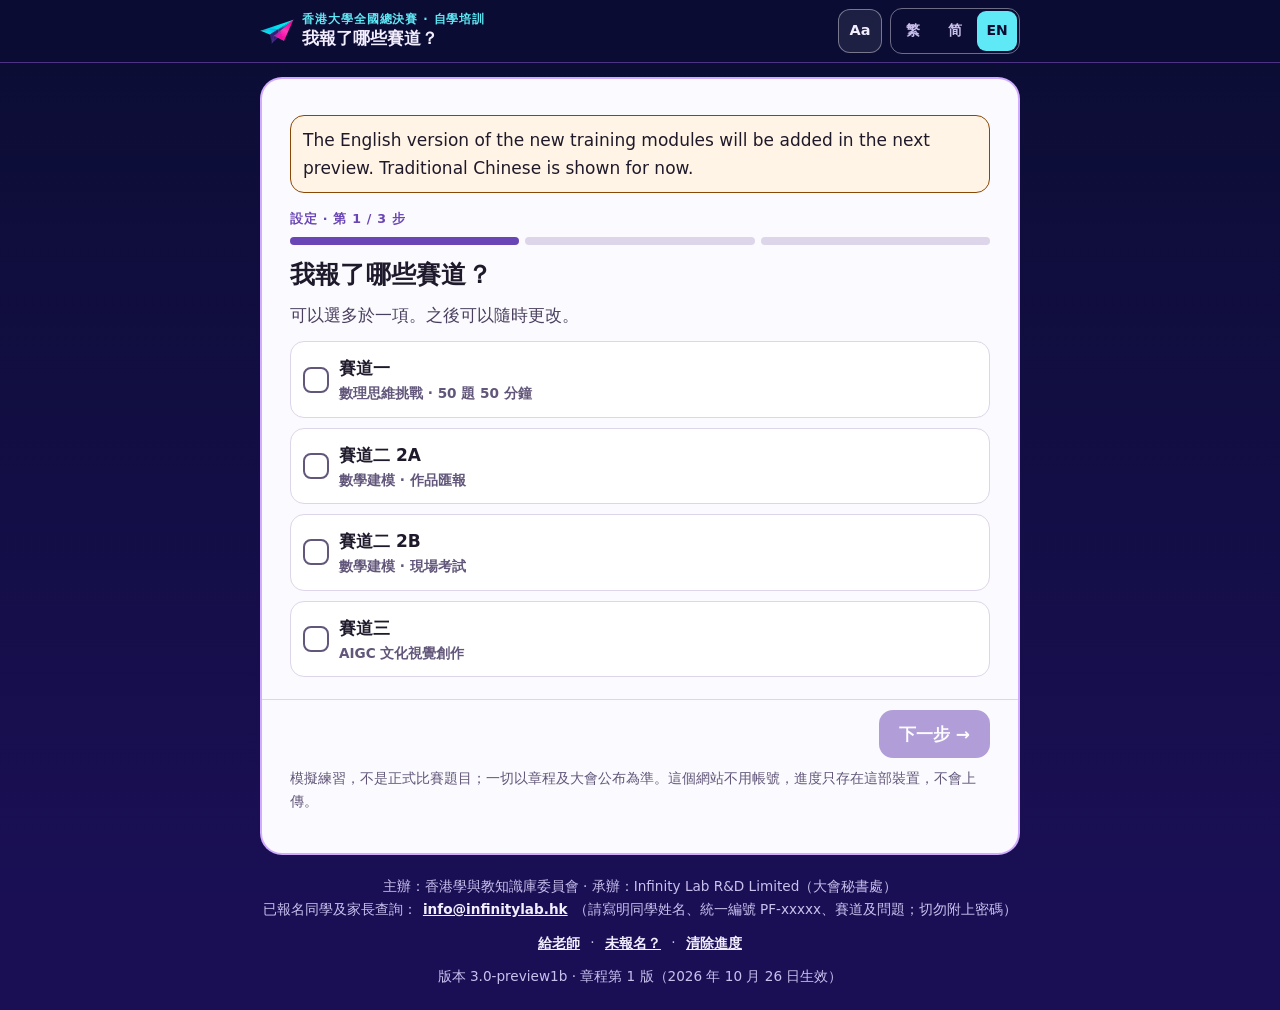
==== play/train.html @ db65d486 "v3.0-preview1b: 三賽道自學培訓網站(由 practifly-track2-demo 的 v3-training 分支搬入) 內容與 practifly-track2-demo@c972" ====
<!doctype html><html lang="zh-Hant-HK"><head><meta charset="utf-8"><meta name="viewport" content="width=device-width,initial-scale=1,viewport-fit=cover"><meta name="description" content="Practifly AI 三條賽道體驗:賽道一 5 題快測、賽道二數學建模體驗、賽道三創作小遊戲;繁 / 简 / EN;不用帳號,作答不上傳。"><link rel="icon" href="../img/f0.webp" type="image/webp"><title>Practifly AI 三條賽道體驗</title>

<style>body{margin:0}</style></head><body><style>
/* 灣區時光列車號 · 賽道二體驗 v2.0
   版面:深紫星空外框(兩個主題都係夜空)+ 霓虹車窗(.win:亮 = 白晝站台,暗 = 窗內轉夜)+ 8 站列車進度軌 */
:root{
 --sky1:#0B0D33;--sky2:#1A0F55;--onsky:#F3EEFF;--onsky2:#B9AEE6;--neon:#B06CFF;--cyan:#5FE8F5;--mint:#7FC8A0;
 --win:linear-gradient(180deg,#EFEAFB 0%,#F7F5FA 34%,#FFFFFF 100%);--winsolid:#FDFCFF;
 --card:#FFFFFF;--card2:#F6F2FD;--card3:#F1EDF6;--ink:#1F1A2B;--ink2:#56496A;--ink3:#6B5F80;--line:#E5DEEC;
 --pf:#7954BF;--pfd:#3A1C86;--pfsoft:#F0EAF8;--onpf:#FFFFFF;
 --ok:#17784F;--oksoft:#E5F6EE;--no:#C93E31;--nosoft:#FDEBE8;--warn:#B85F0C;--warnsoft:#FFF4E5;--gold:#E3A800;--goldsoft:#FFF8DB;
 --q:#7954BF;--d:#2A6FC0;--c:#C53A2E;--k:#A85F0E;--p:#C0469B;--x:#6B717F;
 --c1:#F2994A;--c2:#9A7CF0;--c3:#4FA8E8;--c4:#3FCB98;--c5:#F07AA0;
 --coach:linear-gradient(150deg,#2A0E66,#46068D 55%,#7954BF);--oncoach:#FFFFFF;
 --shadow:0 4px 18px rgba(48,42,61,.08);
 --f-body:"Noto Sans HK","PingFang HK","PingFang TC","Microsoft JhengHei",sans-serif;
 --f-num:"Inter","Noto Sans HK","PingFang HK",system-ui,sans-serif;
}
@media (prefers-color-scheme:dark){:root:not([data-theme="light"]){
 --win:radial-gradient(80% 55% at 50% 0%,#2A1670 0%,#170F4C 55%,#0E0A33 100%);--winsolid:#0F0B36;
 --card:#1D1656;--card2:#251C66;--card3:#2C2272;--ink:#F6F3FF;--ink2:#D2CBF3;--ink3:#A39AD3;--line:rgba(176,140,255,.32);
 --pf:#C6A8FF;--pfd:#E9DDFF;--pfsoft:rgba(176,108,255,.2);--onpf:#170C42;
 --ok:#55D6A2;--oksoft:rgba(63,191,143,.17);--no:#FF8E84;--nosoft:rgba(224,123,115,.17);--warn:#FFB45C;--warnsoft:rgba(255,180,92,.14);--gold:#FFD24A;--goldsoft:rgba(255,210,74,.13);
 --q:#B79BFF;--d:#70B4FF;--c:#FF7D72;--k:#FFB04A;--p:#F27CCB;--x:#A6ACBC;
 --shadow:0 4px 22px rgba(0,0,0,.38);color-scheme:dark}}
:root[data-theme="dark"]{
 --win:radial-gradient(80% 55% at 50% 0%,#2A1670 0%,#170F4C 55%,#0E0A33 100%);--winsolid:#0F0B36;
 --card:#1D1656;--card2:#251C66;--card3:#2C2272;--ink:#F6F3FF;--ink2:#D2CBF3;--ink3:#A39AD3;--line:rgba(176,140,255,.32);
 --pf:#C6A8FF;--pfd:#E9DDFF;--pfsoft:rgba(176,108,255,.2);--onpf:#170C42;
 --ok:#55D6A2;--oksoft:rgba(63,191,143,.17);--no:#FF8E84;--nosoft:rgba(224,123,115,.17);--warn:#FFB45C;--warnsoft:rgba(255,180,92,.14);--gold:#FFD24A;--goldsoft:rgba(255,210,74,.13);
 --q:#B79BFF;--d:#70B4FF;--c:#FF7D72;--k:#FFB04A;--p:#F27CCB;--x:#A6ACBC;
 --shadow:0 4px 22px rgba(0,0,0,.38);color-scheme:dark}
:root[lang^="zh-Hans"]{--f-body:"Noto Sans SC","PingFang SC","Microsoft YaHei",sans-serif;--f-num:"Inter","Noto Sans SC","PingFang SC",system-ui,sans-serif}
*{box-sizing:border-box;-webkit-tap-highlight-color:transparent}
body{background:var(--sky1);color:var(--ink);font:500 17px/1.6 var(--f-body);-webkit-text-size-adjust:100%;-webkit-font-smoothing:antialiased;min-height:100%}
body::before{content:"";position:fixed;inset:0 0 auto;height:env(safe-area-inset-top,0px);z-index:30;background:var(--sky1)}
button,textarea,input{font-family:inherit}
button{cursor:pointer;touch-action:manipulation;color:inherit}
button:disabled{cursor:not-allowed;opacity:.45}
:focus-visible{outline:3px solid var(--cyan);outline-offset:2px}
.sky{position:fixed;inset:0;z-index:0;pointer-events:none;background:linear-gradient(180deg,var(--sky1) 0%,var(--sky2) 100%)}
.sky svg{width:100%;height:100%}
.gut{padding-left:max(16px,env(safe-area-inset-left,0px));padding-right:max(16px,env(safe-area-inset-right,0px))}
.in{max-width:1120px;margin:0 auto;position:relative}
/* 頂欄 */
header.bar{position:sticky;top:env(safe-area-inset-top,0px);z-index:20;background:rgba(11,13,51,.86);backdrop-filter:blur(10px);-webkit-backdrop-filter:blur(10px);border-bottom:1px solid rgba(176,108,255,.35);padding-block:9px}
.bar .in{display:flex;align-items:center;gap:12px}
.bar .pfm{width:38px;height:28px;flex:none}
.bar .tt{flex:1;min-width:0;color:var(--onsky)}
.bar .tt small{display:block;font:800 11.5px/1.3 var(--f-num);letter-spacing:.14em;color:var(--cyan);text-transform:uppercase;white-space:nowrap;overflow:hidden;text-overflow:ellipsis}
.bar .tt b{display:block;font:900 17px/1.3 var(--f-body);white-space:nowrap;overflow:hidden;text-overflow:ellipsis}
.bar .tt span{display:block;font:700 12.5px/1.35 var(--f-body);color:var(--onsky2);white-space:nowrap;overflow:hidden;text-overflow:ellipsis}
.homeb{border:1.5px solid rgba(255,255,255,.35);background:none;color:var(--onsky);border-radius:12px;padding:7px 12px;font:800 14px/1.2 var(--f-body);flex:none;min-height:44px}
.lang{display:flex;flex:none;background:rgba(255,255,255,.08);border:1px solid rgba(255,255,255,.22);border-radius:12px;padding:3px;gap:2px}
.lang button{border:0;background:none;color:var(--onsky2);border-radius:9px;padding:6px 9px;font:900 14px/1 var(--f-body);min-width:44px;min-height:44px}
.lang button[aria-pressed="true"]{background:var(--cyan);color:#0B0D33}
.thm{flex:none;width:44px;height:44px;border-radius:12px;border:1px solid rgba(255,255,255,.22);background:rgba(255,255,255,.08);color:var(--onsky);display:grid;place-items:center}
.thm svg{width:19px;height:19px}
/* 8 站列車軌 */
.railw{position:relative;z-index:2;padding-block:12px 4px}
.rail{position:relative;padding-top:40px}
.stops{list-style:none;margin:0;padding:0;display:grid;grid-template-columns:repeat(8,minmax(0,1fr));position:relative}
.stops::before{content:"";position:absolute;left:6.25%;right:6.25%;top:11px;height:8px;border-radius:4px;background:repeating-linear-gradient(90deg,rgba(185,174,230,.5) 0 3px,transparent 3px 11px),linear-gradient(rgba(185,174,230,.55),rgba(185,174,230,.55)) top/100% 2px no-repeat,linear-gradient(rgba(185,174,230,.55),rgba(185,174,230,.55)) bottom/100% 2px no-repeat}
.rfill{position:absolute;left:6.25%;top:12px;height:6px;border-radius:3px;background:linear-gradient(90deg,var(--cyan),#B06CFF 60%,#F07AC8);box-shadow:0 0 12px rgba(95,232,245,.55);width:calc(87.5% * var(--m) / 7);transition:width .9s cubic-bezier(.5,0,.2,1)}
.st{width:100%;min-height:44px;border:0;background:none;padding:0;display:flex;flex-direction:column;align-items:center;gap:5px;color:var(--onsky2);position:relative;z-index:1}
.st .dot{width:30px;height:30px;border-radius:50%;display:grid;place-items:center;font:900 13px/1 var(--f-num);background:#251a63;border:2px solid rgba(185,174,230,.55);color:var(--onsky2)}
.st.done .dot{background:var(--cyan);border-color:var(--cyan);color:#0B0D33}
.st.on .dot{background:#fff;border-color:#fff;color:#2A0E66;box-shadow:0 0 0 5px rgba(176,108,255,.55),0 0 18px rgba(176,108,255,.9)}
.st .sn{font:800 12.5px/1.25 var(--f-body);text-align:center;max-width:100%;padding:0 2px;overflow-wrap:anywhere}
.st.on .sn{color:#fff}
.st.done .sn{color:var(--onsky)}
.st.open .dot{border-color:#fff;color:#fff}
.st:disabled{opacity:.55}
.loco{position:absolute;top:0;left:calc((var(--k) + .5) * 12.5%);transform:translateX(-50%);transition:left .9s cubic-bezier(.5,0,.2,1);z-index:2;pointer-events:none}
.loco .lb{position:relative;width:58px;height:30px;border-radius:14px 16px 6px 6px;background:linear-gradient(180deg,#9B7BF0,#6234C4);box-shadow:0 0 0 2px rgba(255,255,255,.8),0 0 14px rgba(176,108,255,.9);display:flex;align-items:center;justify-content:flex-end;padding-right:4px}
.loco .lb::before{content:"";position:absolute;left:7px;top:8px;width:14px;height:8px;border-radius:3px;background:rgba(95,232,245,.85)}
.loco .lb::after{content:"";position:absolute;left:8px;right:8px;bottom:-6px;height:10px;background:radial-gradient(circle at 6px 5px,#0B0D33 4px,#B9AEE6 4.5px 5.5px,transparent 6px) left/22px 10px repeat-x}
.loco img{width:26px;height:26px;border-radius:50%;background:#fff;object-fit:cover;border:2px solid #fff}
.loco.mv .lb{animation:chug .3s ease-in-out 3}
@keyframes chug{50%{transform:translateY(-2px)}}
/* 車窗 */
main.win{position:relative;z-index:1;margin-block:10px 18px;border-radius:26px;background:var(--win);color:var(--ink);box-shadow:0 0 0 3px var(--neon),0 0 22px 3px rgba(176,108,255,.55),0 0 0 8px rgba(95,232,245,.2);padding:22px 24px 26px;display:flex;flex-direction:column;gap:16px;min-width:0}
.wh{display:flex;align-items:center;gap:12px;flex-wrap:wrap}
.qe{font:900 12.5px/1.35 var(--f-num);letter-spacing:.2em;color:var(--pf);display:flex;align-items:center;gap:8px;text-transform:uppercase;min-width:0}
.qe::before{flex:none}
.qe::before{content:"";width:9px;height:9px;border-radius:50%;background:var(--mint)}
h1,h2,h3{text-wrap:balance}
.wh h2{margin:0;font:900 26px/1.25 var(--f-body);color:var(--ink)}
h3{margin:0;font:900 19px/1.35 var(--f-body)}
p{margin:0}
.lead{color:var(--ink2);font-size:15.5px}
.card{background:var(--card);border:1px solid var(--line);border-radius:20px;padding:18px 20px;box-shadow:var(--shadow);min-width:0;display:flex;flex-direction:column;gap:10px}
.btn{border:0;border-radius:14px;padding:12px 20px;font:900 17px/1.3 var(--f-body);background:var(--pf);color:var(--onpf);min-height:48px}
.btn.s{background:var(--card);color:var(--pf);border:2px solid color-mix(in srgb,var(--pf) 40%,transparent)}
.btn.w{background:var(--card);color:var(--no);border:2px solid color-mix(in srgb,var(--no) 40%,transparent)}
.row{display:flex;gap:10px;flex-wrap:wrap;align-items:center}
.sb{justify-content:space-between}
.nextbar{display:flex;gap:10px 14px;align-items:center;justify-content:flex-end;flex-wrap:wrap;border-top:1px dashed var(--line);padding-top:14px}
.nextbar .why{color:var(--warn);font-size:15px;font-weight:800;flex:1;min-width:0}
.nextbar .btn[aria-disabled="true"]{opacity:.55}
/* 機械貓嚮導氣泡 */
.guide{display:flex;gap:12px;align-items:flex-start}
.guide img{width:52px;height:52px;border-radius:50%;flex:none;background:#fff;box-shadow:0 0 0 3px var(--cyan)}
.guide .bub{position:relative;background:var(--coach);color:var(--oncoach);border-radius:4px 18px 18px 18px;padding:11px 15px;font:700 16px/1.55 var(--f-body);box-shadow:0 0 14px rgba(176,108,255,.3);min-width:0}
.guide .bub b{color:var(--cyan);display:block;font:900 12px/1.4 var(--f-num);letter-spacing:.14em;text-transform:uppercase;margin-bottom:2px}
.guide.warn .bub{background:linear-gradient(150deg,#7A3A07,#B85F0C)}
/* 首頁 */
.hero2{display:grid;grid-template-columns:minmax(0,1.25fr) minmax(0,.75fr);gap:18px;align-items:center}
.hero2 .l{display:flex;flex-direction:column;gap:12px;min-width:0}
.hero2 h2{margin:0;font:900 34px/1.22 var(--f-body);color:var(--ink)}
.hero2 h2 em{font-style:normal;color:var(--pf);background:linear-gradient(transparent 70%,color-mix(in srgb,var(--mint) 45%,transparent) 70%)}
.hero2 .r{position:relative;display:flex;flex-direction:column;align-items:center;gap:8px}
.hero2 .r img{width:min(250px,100%);height:auto;animation:bob 3.2s ease-in-out infinite;filter:drop-shadow(0 10px 22px rgba(80,40,160,.3))}
.hero2 .say{background:var(--coach);color:var(--oncoach);border-radius:18px;padding:10px 14px;font:700 14.5px/1.5 var(--f-body);max-width:280px;position:relative}
.hero2 .say::after{content:"";position:absolute;left:50%;top:-9px;margin-left:-9px;border:9px solid transparent;border-top:0;border-bottom-color:#46068D}
@keyframes bob{50%{transform:translateY(-8px)}}
.lpick{display:flex;gap:8px;flex-wrap:wrap;align-items:center}
.lpick span{font:800 13px/1 var(--f-body);color:var(--ink3)}
.lpick button{border:2px solid var(--line);background:var(--card);border-radius:12px;padding:8px 14px;font:900 15px/1.2 var(--f-body);color:var(--ink2);min-height:44px}
.lpick button[aria-pressed="true"]{border-color:var(--pf);background:var(--pf);color:var(--onpf)}
.four{display:grid;grid-template-columns:repeat(4,minmax(0,1fr));gap:8px}
.four div{background:var(--card);border:1px solid var(--line);border-radius:14px;padding:9px 11px;font-size:13.5px;color:var(--ink2);font-weight:700;line-height:1.45}
.four b{display:block;color:var(--pf);font-size:15px}
.t2{border:2px solid color-mix(in srgb,var(--pf) 35%,transparent)}
.t2g{display:grid;grid-template-columns:1.2fr 1fr 1fr;gap:12px}
.t2g>div{min-width:0;background:var(--card2);border-radius:14px;padding:12px 14px;display:flex;flex-direction:column;gap:6px}
.t2g b{color:var(--pfd);font-size:16px}
.t2g p{font-size:15px}
.t2g .fine{font-size:13px;color:var(--ink3)}
.rb{list-style:none;margin:0;padding:0;font-size:15px}
.rb li{display:flex;justify-content:space-between;gap:8px;border-bottom:1px dashed var(--line);padding:3px 0}
.rb em{font:900 15px/1.5 var(--f-num);font-style:normal;color:var(--pf);font-variant-numeric:tabular-nums}
.sech{display:flex;align-items:center;gap:10px}
.qpick{display:grid;grid-template-columns:1fr 1fr;gap:16px}
.qc{text-align:left;border:0;padding:0;background:var(--card);border-radius:20px;display:grid;grid-template-columns:76px minmax(0,1fr);overflow:hidden;box-shadow:var(--shadow);outline:1px solid var(--line);color:var(--ink);transition:transform .15s}
.qc:hover{transform:translateY(-2px)}
.qc .stub{background:var(--coach);color:var(--oncoach);display:flex;flex-direction:column;align-items:center;justify-content:center;gap:4px;border-right:3px dashed color-mix(in srgb,var(--winsolid) 70%,transparent);padding:12px 4px}
.qc .stub b{font:900 34px/1 var(--f-num);color:var(--cyan)}
.qc .stub small{font:800 11px/1.2 var(--f-num);letter-spacing:.12em;color:#D8CCFF;text-transform:uppercase;text-align:center}
.qc .bd{padding:14px 16px;display:flex;flex-direction:column;gap:6px;min-width:0}
.tg{display:flex;gap:6px;flex-wrap:wrap}
.tg i{font-style:normal;font-size:12.5px;border-radius:99px;padding:2px 9px;background:var(--pfsoft);color:var(--pf);font-weight:800}
.qc .nm{font:900 21px/1.3 var(--f-body);color:var(--ink)}
.qc .src{font-size:13px;color:var(--ink3);font-weight:700}
.qc .stt{font-size:14px;color:var(--ink3);font-weight:800}
.qc .stt.ok{color:var(--ok)}
.qc .go{align-self:flex-start;background:var(--pf);color:var(--onpf);border-radius:12px;padding:8px 14px;font-weight:900;font-size:15px;margin-top:4px}
.crew{display:grid;grid-template-columns:repeat(5,minmax(0,1fr));gap:10px;align-items:end}
.crew figure{margin:0;display:flex;flex-direction:column;align-items:center;gap:6px;text-align:center}
.crew img{width:100%;max-width:150px;height:clamp(64px,13vw,150px);object-fit:contain;filter:drop-shadow(0 8px 14px rgba(60,30,120,.22));animation:wave 2.6s ease-in-out infinite}
.crew figure:nth-child(even) img{animation-delay:.6s}
@keyframes wave{0%,100%{transform:translateY(0) rotate(0)}25%{transform:translateY(-4%) rotate(-3deg)}75%{transform:translateY(-2%) rotate(3deg)}}
.crew figcaption{font:900 13.5px/1.25 var(--f-body);padding:5px 10px;border-radius:99px;color:#1F1A2B;background:var(--g)}
.crew small{font:700 12.5px/1.3 var(--f-body);color:var(--ink2)}
/* 讀題上色 */
.pens{display:grid;grid-template-columns:repeat(7,minmax(0,1fr));gap:8px}
.pens button{border:2px solid var(--line);background:var(--card);border-radius:14px;padding:9px 9px;text-align:left;min-height:62px;display:flex;flex-direction:column;gap:2px}
.pens button b{display:flex;align-items:center;gap:6px;font-size:15px;color:var(--c0);line-height:1.25}
.pens button b::before{content:"";width:12px;height:12px;border-radius:4px;background:var(--c0);flex:none}
.pens button small{font-size:11.5px;color:var(--ink2);font-weight:700;line-height:1.35}
.pens button.on{border-color:var(--c0);box-shadow:0 0 0 2px var(--c0) inset;background:color-mix(in srgb,var(--c0) 10%,var(--card))}
.qbox{background:var(--card);border:1px solid var(--line);border-radius:20px;padding:20px 24px;box-shadow:var(--shadow)}
.qt{font:900 23px/2.05 var(--f-body);color:var(--ink)}
:root[lang="en"] .qt{font-size:21px;line-height:1.95;font-weight:700}
.qt span[data-i]{border-radius:6px;padding:3px 2px;cursor:pointer;-webkit-box-decoration-break:clone;box-decoration-break:clone}
.qt span[data-i]:hover{background:var(--pfsoft)}
.m-q{background:color-mix(in srgb,var(--q) 14%,transparent);box-shadow:inset 0 -3px 0 color-mix(in srgb,var(--q) 85%,transparent)}
.m-d{background:color-mix(in srgb,var(--d) 16%,transparent);box-shadow:inset 0 -4px 0 color-mix(in srgb,var(--d) 80%,transparent)}
.m-c{background:color-mix(in srgb,var(--c) 14%,transparent);box-shadow:inset 0 -4px 0 color-mix(in srgb,var(--c) 80%,transparent)}
.m-k{background:color-mix(in srgb,var(--k) 18%,transparent);box-shadow:inset 0 -4px 0 color-mix(in srgb,var(--k) 85%,transparent)}
.m-p{background:color-mix(in srgb,var(--p) 15%,transparent);box-shadow:inset 0 -4px 0 color-mix(in srgb,var(--p) 80%,transparent)}
.m-x{color:var(--x);text-decoration:line-through;background:color-mix(in srgb,var(--x) 14%,transparent)}
.cnt{display:flex;gap:8px;flex-wrap:wrap;font-size:14px;color:var(--ink2);font-weight:700}
.cnt i{font-style:normal;border-radius:99px;padding:3px 10px;background:var(--card3);display:flex;align-items:center;gap:6px}
.cnt i::before{content:"";width:9px;height:9px;border-radius:3px;background:var(--c0)}
.cmp{display:flex;flex-direction:column;gap:4px}
.cmp div{display:grid;grid-template-columns:minmax(0,1fr) 104px 104px 24px;gap:8px;align-items:center;font-size:15px;border-bottom:1px dashed var(--line);padding:5px 0}
.cmp div.h{font-weight:900;color:var(--ink3);font-size:13px;border:0}
.cmp em{font-style:normal;border-radius:8px;padding:2px 6px;font-size:13px;font-weight:900;text-align:center;color:var(--onpf);background:var(--c0)}
.cmp em.e{background:var(--card3);color:var(--ink3)}
.cmp b.y{color:var(--ok)}.cmp b.n{color:var(--warn)}
/* 揀最重視 */
.th{display:flex;gap:16px;align-items:center}
.th img{width:112px;height:auto;flex:none;animation:pop .5s ease-out;filter:drop-shadow(0 6px 12px rgba(60,30,120,.25))}
@keyframes pop{0%{transform:scale(.6) rotate(-8deg);opacity:0}70%{transform:scale(1.06)}100%{transform:none;opacity:1}}
.th .no{font:900 14px/1 var(--f-body);color:#fff;background:var(--hc);border-radius:99px;padding:5px 11px;display:inline-block}
.th h3{font-size:23px;margin-top:6px}
.pri{display:grid;grid-template-columns:1fr 1fr;gap:12px}
.pri button{border:3px solid var(--line);background:var(--card);border-radius:20px;padding:18px 14px;font:900 19px/1.35 var(--f-body);display:flex;flex-direction:column;align-items:center;gap:8px;min-height:124px;justify-content:center;text-align:center}
.pri button svg{width:44px;height:44px}
.pri button.a{color:var(--d)}.pri button.b{color:var(--p)}
.pri button.on.a{background:var(--d);border-color:var(--d);color:var(--onpf)}.pri button.on.b{background:var(--p);border-color:var(--p);color:var(--onpf)}
.both{border:2px dashed var(--line);background:var(--card);border-radius:14px;padding:10px 14px;width:100%;font:800 16px/1.4 var(--f-body);color:var(--ink2)}
.both.on{border-color:var(--warn);color:var(--warn);background:var(--warnsoft)}
textarea{width:100%;min-height:80px;border:2px solid var(--line);border-radius:14px;padding:11px 13px;font:700 18px/1.5 var(--f-body);color:var(--ink);resize:vertical;background:var(--card2)}
textarea:focus{outline:0;border-color:var(--pf)}
textarea::placeholder{color:var(--ink3)}
label.lb{display:block;font-weight:900;font-size:16px}
/* 思考卡 + 教練 */
.cardnav{display:grid;grid-template-columns:repeat(5,minmax(0,1fr));gap:8px}
.cardnav button{border:2px solid var(--line);background:var(--card);border-radius:16px;padding:7px 4px 8px;display:flex;flex-direction:column;align-items:center;font:900 13.5px/1.25 var(--f-body);color:var(--ink2);gap:3px;position:relative;text-align:center}
.cardnav img{width:46px;height:46px;border-radius:50%;object-fit:cover;background:color-mix(in srgb,var(--hc) 22%,var(--card))}
.cardnav button.on{border-color:var(--hc);box-shadow:0 0 0 2px var(--hc) inset;color:var(--ink)}
.cardnav button.ok::after{content:"✓";position:absolute;top:4px;right:7px;color:var(--ok);font-weight:900}
.cgrid{display:grid;grid-template-columns:minmax(0,.95fr) minmax(0,1.05fr);gap:16px;align-items:start}
.coachp{background:var(--coach);color:var(--oncoach);border-radius:22px;padding:16px 18px;display:flex;flex-direction:column;gap:12px;box-shadow:0 0 18px rgba(176,108,255,.35)}
.coachp .ch{display:flex;align-items:center;gap:10px;flex-wrap:wrap}
.coachp .ch span{font:900 13.5px/1.3 var(--f-body);color:var(--cyan);background:rgba(95,232,245,.14);border-radius:99px;padding:6px 12px}
.ivc{background:#fff;color:#1F1A2B;border-radius:18px;padding:14px 16px;display:grid;grid-template-columns:110px minmax(0,1fr);gap:14px;align-items:center;border:3px solid var(--hc);box-shadow:0 0 18px color-mix(in srgb,var(--hc) 45%,transparent);animation:pop .45s ease-out}
.ivc figure{margin:0;display:flex;flex-direction:column;align-items:center;gap:4px}
.ivc img{width:110px;height:auto}
.ivc figcaption{font:900 13px/1.2 var(--f-body);color:var(--hc2)}
.ivc .tag{display:inline-block;font:900 13px/1.3 var(--f-body);background:#F0EAF8;color:#65409F;border-radius:8px;padding:3px 9px}
.ivc .qq{font:900 20px/1.5 var(--f-body)}
.ivc .ask{display:block;font:800 12.5px/1.3 var(--f-body);color:#7A6E8E;margin-top:8px}
.tmw{display:flex;align-items:center;gap:10px}
.ring{width:58px;height:58px;position:relative;flex:none}
.ring svg{width:100%;height:100%;transform:rotate(-90deg)}
.ring b{position:absolute;inset:0;display:grid;place-items:center;font:900 15px/1 var(--f-num);font-variant-numeric:tabular-nums}
.ring.lg{width:170px;height:170px}.ring.lg b{font-size:40px}
.ring.low b{color:var(--no)}
.coachp .ring b{color:#fff}
.tbtn{border:1.5px solid rgba(255,255,255,.45);background:rgba(255,255,255,.08);color:#fff;border-radius:12px;padding:8px 14px;font:800 14px/1.2 var(--f-body);min-height:44px;min-width:44px}
.work{display:flex;flex-direction:column;gap:10px;min-width:0}
.lad{display:flex;flex-direction:column;gap:8px}
.lad .h{display:flex;gap:10px;align-items:flex-start;background:var(--warnsoft);border:1.5px solid color-mix(in srgb,var(--k) 45%,transparent);border-radius:14px;padding:9px 12px;font-size:16px;animation:pop .35s ease-out}
.lad .h i{font-style:normal;flex:none;font-weight:900;color:#fff;background:#C26A12;border-radius:8px;padding:1px 8px;font-size:13px;margin-top:3px}
.hbtn{border:2px dashed color-mix(in srgb,var(--k) 70%,transparent);background:var(--card);color:var(--warn);border-radius:14px;padding:9px 14px;font:900 15px/1.3 var(--f-body);align-self:flex-start;min-height:44px}
.chosen{display:inline-block;border-radius:10px;padding:2px 10px;color:var(--onpf);font-weight:900}
/* 試改數字 */
.sim{display:grid;grid-template-columns:1fr 1fr;gap:14px}
.ctl,.res{display:flex;flex-direction:column;gap:12px;min-width:0}
.ctl .g{background:var(--card2);border-radius:16px;padding:12px 14px;display:flex;flex-direction:column;gap:6px}
.ctl .g>b{font-size:14px;color:var(--ink3)}
.sl{display:flex;align-items:center;gap:12px}
.sl input[type=range]{flex:1;min-width:0;height:36px;accent-color:var(--pf)}
.sl output{min-width:92px;text-align:right;font:900 22px/1 var(--f-num);color:var(--pfd);font-variant-numeric:tabular-nums}
:root[lang="en"] .sl output{min-width:104px;font-size:19px}
.seg{display:flex;gap:8px}
.seg button{flex:1;border:2px solid var(--line);background:var(--card);border-radius:12px;padding:9px 4px;font:900 16px/1.2 var(--f-body);color:var(--ink2)}
.seg button.on{background:var(--pf);border-color:var(--pf);color:var(--onpf)}
.chk{display:flex;align-items:center;gap:10px;font-weight:800;font-size:16px}
.chk input{width:24px;height:24px;accent-color:var(--pf);flex:none}
.big{border-radius:16px;padding:14px;font:900 20px/1.35 var(--f-body);display:flex;gap:10px;align-items:center}
.big.ok{background:var(--oksoft);color:var(--ok)}.big.no{background:var(--nosoft);color:var(--no)}
.big svg{width:30px;height:30px;flex:none}
.kv{display:grid;grid-template-columns:1fr 1fr;gap:8px}
.kv div{background:var(--card2);border-radius:12px;padding:8px 12px;font-size:14px;color:var(--ink2);font-weight:800;min-width:0}
.kv b{display:block;font:900 21px/1.35 var(--f-num);color:var(--ink)}
.kv small{display:block;font-weight:700}
.tl{position:relative;height:46px;background:var(--card3);border-radius:10px;overflow:hidden}
.tl i{position:absolute;top:6px;bottom:6px;border-radius:6px}
.tl .lim{position:absolute;top:0;bottom:0;width:3px;background:var(--no)}
.tl .lim::after{content:attr(data-l);position:absolute;top:2px;right:6px;font-size:12px;font-weight:900;color:var(--no);white-space:nowrap}
.tlk{display:flex;gap:12px;font-size:13px;color:var(--ink2);font-weight:800;flex-wrap:wrap}
.tlk span::before{content:"";display:inline-block;width:12px;height:12px;border-radius:3px;margin-right:4px;vertical-align:-1px;background:var(--cc)}
.pz{display:flex;flex-wrap:wrap;gap:6px}
.pz svg{width:46px;height:46px}
.money{position:relative;height:30px;background:var(--card3);border-radius:10px;overflow:hidden}
.money i{position:absolute;left:0;top:0;bottom:0;background:#7FC8A0;border-radius:10px}
.money i.over{background:#EF8A7E}
.money .lim{position:absolute;top:0;bottom:0;width:3px;background:var(--no)}
/* 匯報 */
.repg{display:grid;grid-template-columns:auto minmax(0,1fr);gap:20px;align-items:center}
.repg .tmc{display:flex;flex-direction:column;align-items:center;gap:12px;background:var(--coach);border-radius:22px;padding:18px 20px;box-shadow:0 0 18px rgba(176,108,255,.35)}
.tmc .ring b{color:#fff}
.tmc .btn{background:var(--cyan);color:#0B0D33}
.rep{font:900 23px/1.7 var(--f-body);padding-left:30px;margin:0}
:root[lang="en"] .rep{font-size:21px;font-weight:800}
.rep li{margin-bottom:8px}
.rep em{font-style:normal;color:var(--pf);background:var(--pfsoft);border-radius:8px;padding:0 6px}
.rep em.e{color:var(--ink3);background:none;border-bottom:3px solid var(--line)}
/* 自評 */
.rate{display:flex;flex-direction:column;gap:10px}
.rate button{display:grid;grid-template-columns:44px 54px minmax(0,1fr);gap:12px;align-items:center;text-align:left;border:2px solid var(--line);background:var(--card);border-radius:18px;padding:10px 14px;font:800 16.5px/1.45 var(--f-body);color:var(--ink)}
.rate button svg{width:38px;height:38px;fill:var(--line)}
.rate button img{width:54px;height:54px;border-radius:50%;object-fit:cover;background:color-mix(in srgb,var(--hc) 22%,var(--card))}
.rate button b{display:block;font:900 17px/1.3 var(--f-body);color:var(--ink)}
.rate button small{display:block;font-size:13.5px;color:var(--ink3);font-weight:700}
.rate button small.w{color:var(--warn)}
.rate button.on{border-color:var(--gold);background:var(--goldsoft);box-shadow:0 0 0 1px var(--gold) inset}
.rate button.on svg{fill:var(--gold);animation:pop .4s}
.stars{display:flex;gap:4px}.stars svg{width:32px;height:32px;fill:var(--line)}.stars svg.on{fill:var(--gold)}
.popx{position:fixed;left:max(16px,env(safe-area-inset-left,0px));bottom:max(16px,env(safe-area-inset-bottom,0px));z-index:40;display:flex;align-items:center;gap:14px;background:#fff;color:#1F1A2B;border:3px solid var(--hc);border-radius:22px;padding:10px 18px 10px 10px;box-shadow:0 0 26px color-mix(in srgb,var(--hc) 55%,transparent);max-width:calc(100vw - 32px);animation:popin .45s cubic-bezier(.3,1.4,.5,1)}
.popx img{width:84px;height:auto;flex:none}
.popx small{display:block;font:900 14px/1.3 var(--f-body);color:var(--hc2)}
.popx b{display:block;font:900 22px/1.3 var(--f-body)}
.popx em{font:900 24px/1 var(--f-num);font-style:normal;color:#E3A800}
@keyframes popin{from{transform:translateY(30px) scale(.8);opacity:0}}
.badges{display:flex;gap:10px;flex-wrap:wrap}
.badge{display:flex;flex-direction:column;align-items:center;gap:3px;font-size:12px;font-weight:900;color:var(--ink2);width:70px;text-align:center;line-height:1.25}
.badge span{width:58px;height:58px;border-radius:50%;box-shadow:0 0 0 3px var(--hc);overflow:hidden;background:color-mix(in srgb,var(--hc) 22%,var(--card))}
.badge img{width:100%;height:100%;object-fit:cover}
.badge.off span{box-shadow:0 0 0 3px var(--line);filter:grayscale(1);opacity:.45}
/* 示範 */
.lock{align-items:center;text-align:center;padding:26px 16px}
.lock .sil{width:150px;height:auto;filter:brightness(0) saturate(0);opacity:.55}
.lock svg{width:44px;height:44px;color:var(--ink3)}
.plans{display:grid;grid-template-columns:1fr 1fr;gap:12px}
.plan{border:2.5px solid var(--d);border-radius:18px;padding:12px 16px;background:var(--card);min-width:0}
.plan.b{border-color:var(--p)}
.plan small{font-size:13px;color:var(--ink3);font-weight:800}
.plan h3{color:var(--d);font-size:19px}.plan.b h3{color:var(--p)}
.plan ul{margin:6px 0 0;padding-left:20px;font-size:16px}
.plan li{margin-bottom:4px}
.plan .mine{display:inline-block;margin-left:6px;font-size:12.5px;background:var(--goldsoft);color:var(--warn);border-radius:99px;padding:1px 8px;vertical-align:2px}
.trap{background:var(--nosoft);border-radius:16px;padding:12px 16px}
.trap b{color:var(--no)}
.trap ul{margin:4px 0 0;padding-left:20px}
.okbox{background:var(--oksoft);border-radius:16px;padding:12px 16px;font-weight:800;color:var(--ok)}
.fine{font-size:13px;color:var(--ink3)}
/* v2.2 下一步(CTA) */
.cta{margin-top:18px;border:2px solid var(--pf);border-radius:18px;padding:16px 18px 12px;background:var(--card);box-shadow:var(--shadow)}
.cta h3{margin:4px 0 6px;font-size:clamp(19px,2.2vw,24px);line-height:1.3}
.ctad{margin:10px 0 0;display:grid;gap:6px}.ctad div{display:grid;grid-template-columns:minmax(7.5em,auto) 1fr;gap:4px 12px;padding:8px 10px;border-radius:10px;background:var(--card2)}
.ctad dt{font-weight:900;color:var(--pfd)}.ctad dd{margin:0;color:var(--ink)}
.ctab{display:flex;flex-wrap:wrap;gap:10px;margin:14px 0 10px}
.ctab a.btn{flex:1 1 210px;display:flex;flex-direction:column;justify-content:center;gap:2px;text-decoration:none;text-align:left;min-height:56px}
.ctab a.btn b{font-weight:900}.ctab a.btn small{font-size:13px;font-weight:700;opacity:.92}
.cta .fine{line-height:1.7}
@media (max-width:560px){.ctad div{grid-template-columns:1fr}}
/* 到站車票 */
.ticket{display:grid;grid-template-columns:minmax(0,1fr) 220px;background:var(--card);border-radius:24px;box-shadow:0 0 0 2px color-mix(in srgb,var(--pf) 55%,transparent),var(--shadow);position:relative;overflow:hidden}
.ticket .tk{padding:20px 24px;display:flex;flex-direction:column;gap:12px;min-width:0}
.ticket .stb{position:relative;padding:18px 16px;border-left:3px dashed var(--line);background:var(--coach);color:var(--oncoach);display:flex;flex-direction:column;align-items:center;gap:8px;text-align:center}
.ticket .stb img{width:120px;height:auto;filter:drop-shadow(0 6px 14px rgba(0,0,0,.35))}
.ticket .stb .info{display:flex;flex-direction:column;align-items:center;gap:6px}
.ticket .stb small{font:800 11px/1.3 var(--f-num);letter-spacing:.16em;color:#CFC4FF;text-transform:uppercase}
.ticket .stb b{font:900 16px/1.35 var(--f-body)}
.ticket .stb .no{font:900 18px/1 var(--f-num);color:var(--cyan);letter-spacing:.06em}
.ticket .stb .stars svg{width:24px;height:24px;fill:rgba(255,255,255,.25)}.ticket .stb .stars svg.on{fill:#FFD24A}
.ticket::before,.ticket::after{content:"";position:absolute;right:209px;width:24px;height:24px;border-radius:50%;background:var(--winsolid);z-index:2}
.ticket::before{top:-12px}.ticket::after{bottom:-12px}
.route{display:grid;grid-template-columns:auto minmax(0,1fr) auto;gap:10px;align-items:center}
.route b{font:900 22px/1.2 var(--f-body);color:var(--ink)}
.route small{display:block;font:800 11px/1.2 var(--f-num);letter-spacing:.14em;color:var(--ink3);text-transform:uppercase}
.route .ln{height:6px;border-radius:3px;background:linear-gradient(90deg,var(--cyan),#B06CFF 60%,#F07AC8);position:relative}
.route .ln::before,.route .ln::after{content:"";position:absolute;top:50%;width:14px;height:14px;margin-top:-7px;border-radius:50%;background:var(--card);border:3px solid #B06CFF}
.route .ln::before{left:-4px;border-color:var(--cyan)}.route .ln::after{right:-4px;border-color:#F07AC8}
.ticket h2{margin:0;font:900 24px/1.3 var(--f-body);color:var(--ink)}
.ticket .sec{display:flex;flex-direction:column;gap:4px}
.ticket .sec>b{font-size:13px;color:var(--ink3);font-weight:900;letter-spacing:.04em}
.ticket ol{font-size:17px;padding-left:24px;margin:0;line-height:1.6}
.unl{position:fixed;inset:0;z-index:50;display:grid;place-items:center;background:rgba(11,13,51,.88);overflow:hidden;cursor:pointer}
.unl .rays{position:absolute;left:50%;top:44%;width:1400px;height:1400px;margin:-700px 0 0 -700px;background:repeating-conic-gradient(from 0deg,rgba(95,232,245,.16) 0 9deg,transparent 9deg 22deg);border-radius:50%;animation:spin 14s linear infinite;-webkit-mask:radial-gradient(circle,#000 0 30%,transparent 62%);mask:radial-gradient(circle,#000 0 30%,transparent 62%)}
@keyframes spin{to{transform:rotate(360deg)}}
.unl .box{position:relative;display:flex;flex-direction:column;align-items:center;gap:10px;text-align:center;padding:0 24px;color:#fff}
.unl img{width:min(260px,60vw);height:auto;filter:brightness(0) saturate(0) drop-shadow(0 0 0 transparent);transition:filter 1.2s ease,transform 1.2s cubic-bezier(.3,1.4,.5,1);transform:scale(.86)}
.unl.show img{filter:none drop-shadow(0 0 28px rgba(95,232,245,.75));transform:scale(1)}
.unl b{font:900 44px/1.1 var(--f-body);color:#FFD24A;opacity:0;transform:translateY(12px);transition:all .6s .9s}
.unl p{font:700 17px/1.5 var(--f-body);color:#E6DEFF;max-width:420px;opacity:0;transition:opacity .6s 1.2s}
.unl.show b,.unl.show p{opacity:1;transform:none}
.unl i{position:absolute;width:10px;height:10px;border-radius:2px;background:var(--cc);top:44%;left:50%;opacity:0}
.unl.show i{animation:burst 1.6s ease-out .5s forwards}
@keyframes burst{0%{opacity:1;transform:translate(0,0) rotate(0)}100%{opacity:0;transform:translate(var(--tx),var(--ty)) rotate(540deg)}}
/* 頁腳 */
footer.ft{position:relative;z-index:1;padding-block:4px 22px;color:var(--onsky2);font-size:13px}
footer.ft .in{display:flex;flex-wrap:wrap;gap:10px 14px;align-items:center;justify-content:space-between}
footer.ft .mk{display:flex;align-items:center;gap:8px;font:800 12px/1 var(--f-num);letter-spacing:.18em}
footer.ft .mk svg{width:26px;height:19px}
footer.ft .mk img{height:22px;width:auto}
footer.ft button{border:1.5px solid rgba(255,142,132,.6);background:none;color:#FFB4AC;border-radius:10px;padding:7px 12px;font:800 14px/1.2 var(--f-body);min-height:44px}
.toast{position:fixed;left:50%;top:calc(env(safe-area-inset-top,0px) + 74px);transform:translateX(-50%);background:#2A0E66;color:#fff;border:1px solid var(--neon);border-radius:14px;padding:10px 16px;z-index:45;font:800 15px/1.4 var(--f-body);max-width:calc(100vw - 32px);animation:pop .3s}
.hide{display:none!important}
@media (max-width:900px){.pens{grid-template-columns:repeat(4,minmax(0,1fr))}.cgrid,.sim,.plans,.qpick{grid-template-columns:minmax(0,1fr)}.four{grid-template-columns:1fr 1fr}.t2g{grid-template-columns:minmax(0,1fr)}.qt{font-size:21px}.hero2 h2{font-size:28px}}
@media (max-width:680px){.st .sn{display:none}.rail{padding-top:36px}.crew{grid-template-columns:repeat(5,minmax(0,1fr));gap:4px}.crew small{display:none}.crew figcaption{font-size:11px;padding:4px 6px}
 .hero2{grid-template-columns:minmax(0,1fr)}.hero2 .r{flex-direction:row;align-items:center}.hero2 .r img{width:110px}.hero2 .say::after{display:none}
 .ticket{grid-template-columns:minmax(0,1fr)}.ticket .stb{border-left:0;border-top:3px dashed var(--line);flex-direction:row;justify-content:center;gap:14px}.ticket .stb img{width:96px}.ticket::before,.ticket::after{display:none}
 .repg{grid-template-columns:minmax(0,1fr)}}
@media (max-width:560px){main.win{padding:16px 14px 20px;border-radius:20px}.pens{grid-template-columns:repeat(3,minmax(0,1fr))}.pri{grid-template-columns:minmax(0,1fr)}.cmp div{grid-template-columns:minmax(0,1fr) 74px 74px 18px;font-size:14px}.rep{font-size:19px}:root[lang="en"] .rep{font-size:18px}.th img{width:84px}.wh h2{font-size:22px}.hero2 h2{font-size:25px}.qt{font-size:19px}:root[lang="en"] .qt{font-size:18px}
 header.bar{position:relative;top:0}.bar .in{flex-wrap:wrap;gap:8px 10px}.bar .tt{flex:1 1 calc(100% - 50px)}.bar .tt span{display:none}.bar .tt b{white-space:normal;font-size:16px;line-height:1.3}.lang{margin-left:auto}.nextbar{flex-direction:column;align-items:stretch}.nextbar .btn{width:100%}.cardnav .cl{display:none}.cardnav button{font-size:15px}.crew figcaption{font-size:10.5px;padding:3px 5px}.lang button{min-width:44px;padding:6px 7px}.ivc{grid-template-columns:80px minmax(0,1fr)}.ivc img{width:80px}.ivc .qq{font-size:18px}.ring.lg{width:140px;height:140px}.ring.lg b{font-size:34px}
 .rate button{grid-template-columns:36px 44px minmax(0,1fr);gap:8px;padding:9px 10px;font-size:15.5px}.rate button svg{width:32px;height:32px}.rate button img{width:44px;height:44px}.qc{grid-template-columns:62px minmax(0,1fr)}.kv b{font-size:18px}.sl output{min-width:78px;font-size:19px}}
/* v2.1 · 老師工具 / 小組 / 五格模板 / 熱身 */
.tools{display:grid;grid-template-columns:1fr 1fr;gap:14px}
.tool{text-align:left;border:0;background:var(--coach);color:var(--oncoach);border-radius:20px;padding:16px 18px;display:grid;grid-template-columns:64px minmax(0,1fr);gap:14px;align-items:center;box-shadow:0 0 18px rgba(176,108,255,.3)}
.tool .ic{width:64px;height:64px;border-radius:18px;background:rgba(95,232,245,.14);display:grid;place-items:center;color:var(--cyan)}
.tool .ic svg{width:36px;height:36px}
.tool b{display:block;font:900 19px/1.3 var(--f-body)}
.tool span{display:block;font:700 14px/1.5 var(--f-body);color:#DCD2FF}
.tool i{font-style:normal;display:inline-block;margin-top:6px;background:var(--cyan);color:#0B0D33;border-radius:10px;padding:5px 12px;font:900 14px/1.2 var(--f-body)}
.qc .bd .two{display:flex;gap:8px;flex-wrap:wrap;margin-top:4px}
.qc .bd .two span{display:flex;flex-direction:column;gap:2px;min-width:0}
.startb{border:0;border-radius:12px;padding:9px 14px;min-height:48px;font:900 15px/1.25 var(--f-body);background:var(--pf);color:var(--onpf);text-align:left}
.startb.s{background:var(--card);color:var(--pf);box-shadow:0 0 0 2px color-mix(in srgb,var(--pf) 40%,transparent) inset}
.startb small{display:block;font:700 12px/1.3 var(--f-body);opacity:.85}
.qc{cursor:default}
.qc:hover{transform:none}
.roles{display:grid;grid-template-columns:repeat(auto-fill,minmax(150px,1fr));gap:8px}
.roles div{background:var(--card2);border-radius:14px;padding:10px 12px;display:flex;flex-direction:column;gap:6px;min-width:0}
.roles div b{font-size:15px;color:var(--pfd)}
.roles div span{display:flex;align-items:center;gap:6px;font-size:13.5px;font-weight:800;color:var(--ink2)}
.roles img{width:28px;height:28px;border-radius:50%;object-fit:cover;flex:none}
input.tx{width:100%;border:2px solid var(--line);border-radius:14px;padding:11px 13px;font:700 18px/1.4 var(--f-body);color:var(--ink);background:var(--card2)}
input.tx:focus{outline:0;border-color:var(--pf)}
.mem{display:inline-block;font:900 12.5px/1.2 var(--f-body);border-radius:99px;padding:3px 9px;background:rgba(95,232,245,.16);color:var(--cyan)}
.cardnav .mem{background:var(--pfsoft);color:var(--pf);font-size:11.5px}
.lvseg{display:flex;gap:6px;flex-wrap:wrap}
.lvseg button{border:2px solid var(--line);background:var(--card);border-radius:12px;padding:6px 12px;font:900 14px/1.25 var(--f-body);color:var(--ink2);text-align:center}
.lvseg button small{display:block;font:700 11.5px/1.2 var(--f-body);color:var(--ink3)}
.lvseg button[aria-pressed="true"]{background:var(--pf);border-color:var(--pf);color:var(--onpf)}
.lvseg button[aria-pressed="true"] small{color:var(--onpf);opacity:.85}
.five{display:grid;grid-template-columns:repeat(5,minmax(0,1fr));gap:10px}
.cell{background:var(--card);border:1px solid var(--line);border-top:5px solid var(--hc);border-radius:16px;padding:12px 13px;display:flex;flex-direction:column;gap:7px;min-width:0;box-shadow:var(--shadow)}
.cell .hd{display:flex;align-items:center;gap:8px}
.cell .hd img{width:34px;height:34px;border-radius:50%;object-fit:cover;flex:none;background:color-mix(in srgb,var(--hc) 22%,var(--card))}
.cell .hd b{font:900 18px/1.2 var(--f-body);color:var(--ink)}
.cell .cr{font:800 12px/1.35 var(--f-body);color:var(--ink3)}
.cell .stt2{font:700 14.5px/1.55 var(--f-body);color:var(--ink2);background:var(--card2);border-radius:10px;padding:7px 9px}
.cell .mine2{font:800 15.5px/1.55 var(--f-body);color:var(--pf)}
.cell .mine2.e{color:var(--ink3);font-weight:700}
.repbar{display:flex;gap:14px;align-items:center;flex-wrap:wrap;justify-content:space-between}
.repbar .tmw2{display:flex;align-items:center;gap:12px;background:var(--coach);border-radius:18px;padding:10px 14px}
.repbar .tmw2 .ring b{color:#fff}
.repbar .tmw2 .btn{background:var(--cyan);color:#0B0D33;min-height:44px;padding:9px 14px;font-size:15px}
.tkfive{display:flex;flex-direction:column;gap:4px;font-size:16px;line-height:1.55}
.tkfive div{display:grid;grid-template-columns:auto minmax(0,1fr);gap:8px}
.tkfive b{color:var(--pf);white-space:nowrap}
/* 熱身(投影) */
main.win.ws{gap:14px}
.wsnav{display:flex;align-items:center;gap:10px;justify-content:space-between;flex-wrap:wrap;border-top:1px dashed var(--line);padding-top:12px}
.wsdots{display:flex;gap:6px;flex-wrap:wrap;flex:1;min-width:0;justify-content:center}
.wsdots>span{display:flex;align-items:center;gap:6px;font:800 13px/1.2 var(--f-body);color:var(--ink3);padding:5px 10px;border-radius:99px;background:var(--card3)}
.wsdots>span.on{background:var(--pf);color:var(--onpf)}
.wsdots>span.done{color:var(--pf)}
.wsdots small{font-weight:700;opacity:.8}
.wsq .qt{font-size:clamp(20px,1.75vw,34px);line-height:1.95}
:root[lang="en"] .wsq .qt{font-size:clamp(19px,1.6vw,32px)}
body.wide .in{max-width:1680px}
.ws .coachp .ivc{flex:1}
.wsgrid{display:grid;grid-template-columns:minmax(0,1.15fr) minmax(0,.85fr);gap:16px;align-items:stretch}
.wsgrid .qt{font-size:clamp(18px,1.55vw,30px);line-height:1.9}
.leg{display:flex;gap:8px;flex-wrap:wrap}
.leg span{display:flex;align-items:center;gap:7px;border-radius:12px;padding:7px 12px;background:var(--card);border:2px solid var(--line);font:900 15px/1.2 var(--f-body);color:var(--ink3)}
.leg span::before{content:"";width:12px;height:12px;border-radius:4px;background:var(--c0);opacity:.35}
.leg span.on{border-color:var(--c0);color:var(--ink)}
.leg span.on::before{opacity:1}
.wsbig{font:900 clamp(26px,2.6vw,46px)/1.2 var(--f-body)}
.wsmin{display:flex;gap:6px}
.wsmin i{width:28px;height:8px;border-radius:4px;background:rgba(255,255,255,.22)}
.wsmin i.on{background:var(--cyan)}
.coachp .qq2{font:900 clamp(20px,1.9vw,34px)/1.45 var(--f-body);color:#1F1A2B}
.ws .coachp .ivc img{width:clamp(90px,9vw,170px)}
.ws .ivc{grid-template-columns:auto minmax(0,1fr)}
.ws .pri button{min-height:clamp(120px,16vh,220px);font-size:clamp(19px,2vw,34px)}
.ws .pri button svg{width:clamp(44px,4vw,72px);height:clamp(44px,4vw,72px)}
.ws .cell .stt2{font-size:clamp(14px,1.15vw,20px)}
.ws .cell .hd b{font-size:clamp(17px,1.4vw,26px)}
.wsflow{display:grid;grid-template-columns:repeat(5,minmax(0,1fr));gap:8px}
.wsflow div{background:var(--card);border:1px solid var(--line);border-radius:14px;padding:10px 12px;font:800 14px/1.4 var(--f-body);color:var(--ink2)}
.wsflow b{display:block;color:var(--pf);font-size:16px}
@media (max-width:900px){.tools,.wsgrid{grid-template-columns:minmax(0,1fr)}.five{grid-template-columns:minmax(0,1fr) minmax(0,1fr)}.five .cell:last-child{grid-column:1/-1}.wsflow{grid-template-columns:repeat(2,minmax(0,1fr))}}
@media (max-width:560px){.wsdots{order:-1;flex-basis:100%;justify-content:flex-start}.wsnav{justify-content:space-between}.wsdots>span:not(.on) .lab{display:none}.five{grid-template-columns:minmax(0,1fr)}.tool{grid-template-columns:48px minmax(0,1fr)}.tool .ic{width:48px;height:48px}.wsflow{grid-template-columns:minmax(0,1fr)}.wsdots>span small{display:none}}
/* v2.1 · 首屏四入口 / 給學校 / 攤位 / 學期循環 */
.ents{display:grid;grid-template-columns:repeat(2,minmax(0,1fr));gap:10px}
.ent{text-align:left;border:0;background:var(--coach);color:var(--oncoach);border-radius:18px;padding:12px 14px;display:grid;grid-template-columns:44px minmax(0,1fr);gap:12px;align-items:center;min-height:76px;box-shadow:0 0 14px rgba(176,108,255,.28)}
.ent .ic{width:44px;height:44px;border-radius:13px;background:rgba(95,232,245,.16);display:grid;place-items:center;color:var(--cyan)}
.ent .ic svg{width:26px;height:26px}
.ent b{display:block;font:900 17px/1.25 var(--f-body)}
.ent small{display:block;font:800 13px/1.35 var(--f-body);color:var(--cyan)}
.ent span span{display:block;font:700 13.5px/1.4 var(--f-body);color:#DCD2FF}
.flow4{font:700 14.5px/1.6 var(--f-body);color:var(--ink2);margin:0}
.flow4 b{color:var(--ink);margin-right:6px}
.flow4 i{font-style:normal;color:var(--pf);font-weight:900}
.sch{border:2px solid color-mix(in srgb,var(--mint) 55%,transparent)}
.schg{display:grid;grid-template-columns:repeat(2,minmax(0,1fr));gap:12px}
.sr{background:var(--card2);border-radius:16px;padding:12px 14px;display:grid;grid-template-columns:40px minmax(0,1fr);gap:10px 12px;align-items:start;min-width:0}
.sr .ic{width:40px;height:40px;border-radius:12px;background:var(--pfsoft);color:var(--pf);display:grid;place-items:center}
.sr .ic svg{width:24px;height:24px}
.sr b{display:block;font:900 17px/1.3 var(--f-body);color:var(--ink)}
.sr small{display:block;font:800 13.5px/1.4 var(--f-body);color:var(--ok)}
.sr p{font-size:15px;color:var(--ink2);margin-top:4px}
.sr .startb{grid-column:2;justify-self:start}
details.stalls{background:var(--card2);border-radius:16px;padding:4px 14px}
details.stalls summary{cursor:pointer;font:900 16px/1.4 var(--f-body);color:var(--pf);padding:10px 0;min-height:44px;display:flex;align-items:center}
.stg{display:grid;grid-template-columns:repeat(2,minmax(0,1fr));gap:12px;padding-bottom:12px}
.stc{background:var(--card);border:1px solid var(--line);border-radius:14px;padding:12px 14px;display:flex;flex-direction:column;gap:6px;min-width:0;font-size:15px}
.stc h4{margin:0;font:900 17px/1.35 var(--f-body);color:var(--ink)}
.stc dt{font:900 13px/1.3 var(--f-body);color:var(--pf);margin-top:4px}
.stc dd{margin:0;color:var(--ink2)}
.stc ol{margin:0;padding-left:20px;color:var(--ink2)}
.stc .say2{background:var(--goldsoft);border-radius:10px;padding:7px 10px;font-weight:800;color:var(--ink)}
.cyc b{display:block;font:900 16px/1.4 var(--f-body);margin-bottom:6px}
.cyc ol{list-style:none;margin:0;padding:0;display:grid;grid-template-columns:repeat(5,minmax(0,1fr));gap:8px;counter-reset:c}
.cyc li{position:relative;background:var(--card);border:1px solid var(--line);border-radius:14px;padding:9px 11px;font:800 14.5px/1.4 var(--f-body);color:var(--ink);min-width:0}
.cyc li small{display:block;font:900 12.5px/1.3 var(--f-body);color:var(--pf)}
.cyc li:not(:last-child)::after{content:"→";position:absolute;right:-9px;top:50%;transform:translateY(-50%);color:var(--pf);font-weight:900;z-index:1}
.qnote{font-size:14px;color:var(--ink2);font-weight:700;margin-top:6px}
#qpick{scroll-margin-top:96px}
.qpick.flash .qc{animation:flash 1.2s ease-out}
@keyframes flash{0%,40%{box-shadow:0 0 0 4px var(--cyan),var(--shadow)}}
.wsthinkp{font:800 14px/1.4 var(--f-body);color:#DCD2FF;flex:1;text-align:center}
/* 老師預覽 */
.pvbar{display:flex;gap:10px 14px;align-items:center;justify-content:space-between;flex-wrap:wrap;background:var(--goldsoft);border:2px solid var(--gold);border-radius:16px;padding:10px 14px;font:800 15px/1.5 var(--f-body);color:var(--ink)}
.pvbar .row{gap:8px}
.cardnav .miss{display:inline-block;font:900 11.5px/1.2 var(--f-body);border-radius:99px;padding:2px 8px;background:var(--nosoft);color:var(--no)}
.qc .bd .pvl{align-self:flex-start;border:0;background:none;color:var(--pf);font:800 14px/1.3 var(--f-body);padding:10px 2px;min-height:44px;text-decoration:underline;text-underline-offset:3px}
/* 投影(熱身)字級 */
main.win.ws{min-height:calc(100vh - 150px)}
.ws .wsnav{margin-top:auto}
@media (min-width:1400px){.ws .wsq .qt{font-size:clamp(20px,2.15vw,44px)}.ws .wsgrid .qt{font-size:clamp(18px,1.95vw,40px)}.ws .coachp .qq2{font-size:clamp(20px,2.2vw,44px)}.ws .coachp .ivc img{width:clamp(90px,10vw,200px)}.ws .cell .stt2{font-size:clamp(14px,1.3vw,25px)}.ws .cell .hd b{font-size:clamp(17px,1.6vw,30px)}.ws .wsbig{font-size:clamp(26px,3vw,56px)}.ws .pri button{min-height:clamp(120px,22vh,300px);font-size:clamp(19px,2.4vw,46px)}}
.ws .wsdots>span{font-size:clamp(13px,1vw,20px)}
.ws .wsdots small{font-size:clamp(11px,.8vw,16px)}
.ws .ring{width:clamp(58px,5.6vw,108px);height:clamp(58px,5.6vw,108px)}
.ws .ring b{font-size:clamp(15px,1.5vw,30px)}
.ws .cell .cr{font-size:clamp(12px,.95vw,18px)}
.ws .plan li{font-size:clamp(16px,1.3vw,26px)}
.ws .plan h3{font-size:clamp(19px,1.7vw,32px)}
.ws .plan small{font-size:clamp(13px,.95vw,18px)}
.ws p.fine,.ws .lead,.ws .okbox{font-size:clamp(15px,1.1vw,22px)}
.ws .wsthinkp{font-size:clamp(14px,1.05vw,20px)}
.ws .tg i{font-size:clamp(12.5px,1vw,19px)}
.ws .wsflow div{font-size:clamp(14px,1vw,19px)}.ws .wsflow b{font-size:clamp(16px,1.2vw,22px)}
.ws .tmw2 .btn{font-size:clamp(15px,1.05vw,20px)!important}
.ws .guide .bub{font-size:clamp(16px,1.15vw,22px)}
@media (hover:none){p.kbd{display:none}}
@media (max-width:900px){.schg,.stg{grid-template-columns:minmax(0,1fr)}.cyc ol{grid-template-columns:minmax(0,1fr)}.cyc li:not(:last-child)::after{content:"↓";right:auto;left:50%;top:auto;bottom:-13px;transform:translateX(-50%)}}
@media (max-width:560px){.lpick{display:none}.hero2 .r{display:none}.ents{gap:8px}.ent{grid-template-columns:minmax(0,1fr);padding:11px 12px;gap:6px;min-height:96px;align-content:start}.ent .ic{width:34px;height:34px;border-radius:10px}.ent .ic svg{width:20px;height:20px}.ent b{font-size:15.5px}.ent span span{display:none}.hero2 h2{font-size:23px}}
/* v2.3 · 入口(三條賽道)· 賽道一 5 題快測 · 賽道三創作小遊戲;v2.4 · 分層提示、角色、課程對應 */
.hero1{display:flex;flex-direction:column;gap:10px;min-width:0}
.hero1 h2{margin:0;font:900 32px/1.25 var(--f-body);color:var(--ink)}
.trks{display:grid;grid-template-columns:repeat(3,minmax(0,1fr));gap:14px}
.trk{background:var(--card);border-radius:20px;box-shadow:var(--shadow);outline:1px solid var(--line);display:flex;flex-direction:column;overflow:hidden;min-width:0}
.trk .hd{background:var(--coach);color:var(--oncoach);padding:10px 14px 10px 16px;display:flex;align-items:center;justify-content:space-between;gap:10px}
.trk .hd>span{display:flex;flex-direction:column;gap:2px;min-width:0}
.trk .hd img{width:46px;height:46px;border-radius:50%;flex:none;background:#fff;box-shadow:0 0 0 2px var(--cyan);object-fit:cover}
.trk .hd small{font:900 12.5px/1.3 var(--f-num);letter-spacing:.14em;color:var(--cyan);text-transform:uppercase;white-space:nowrap}
.trk .hd b{font:900 21px/1.3 var(--f-body)}
.trk .bd{padding:14px 16px 16px;display:flex;flex-direction:column;gap:10px;flex:1;min-width:0}
.trk .bd p{font-size:15px;color:var(--ink2)}
.trk dl{margin:0;display:grid;grid-template-columns:auto minmax(0,1fr);gap:4px 10px;font-size:14px}
.trk dt{font-weight:900;color:var(--pf)}.trk dd{margin:0;color:var(--ink);font-weight:700}
.trk .btn{margin-top:auto;width:100%}
.trk .pvl{align-self:flex-start;border:0;background:none;color:var(--pf);font:800 14px/1.3 var(--f-body);padding:10px 2px;min-height:44px;text-decoration:underline;text-underline-offset:3px;text-align:left}
footer.ft .org{flex-basis:100%;font-size:12.5px;line-height:1.6}
/* 「× Alviss」只在賽道二頁面顯示(Alviss 是賽道二平台) */
footer.ft .mk.pfonly span+span,footer.ft .mk.pfonly img{display:none}
.t1row{display:grid;grid-template-columns:64px minmax(0,1fr);gap:10px;align-items:center}
.t1row>b{font:900 15px/1.3 var(--f-body);color:var(--ink3)}
.t1gs{display:grid;grid-template-columns:repeat(6,minmax(0,1fr));gap:8px}
.t1g{border:2px solid var(--line);background:var(--card);border-radius:14px;min-height:56px;font:900 17px/1.2 var(--f-body);color:var(--ink);display:flex;flex-direction:column;align-items:center;justify-content:center;gap:3px;padding:6px 4px}
.t1g:hover{border-color:var(--pf)}
.t1g small{font:800 11.5px/1.2 var(--f-body);color:var(--ok)}
.gs8{display:flex;gap:6px;flex-wrap:wrap}
.t1bar{display:flex;gap:6px}
.t1bar i{flex:1;height:8px;border-radius:4px;background:var(--line)}
.t1bar i.ok{background:var(--ok)}.t1bar i.no{background:var(--no)}.t1bar i.on{background:var(--pf)}.t1bar i.hint{background:var(--warn)}
.t1s{font:800 20px/1.8 var(--f-body);color:var(--ink);white-space:pre-wrap;overflow-wrap:anywhere}
:root[lang="en"] .t1s{font-size:18.5px;font-weight:700;line-height:1.7}
.t1os{display:grid;grid-template-columns:1fr 1fr;gap:10px}
.t1o{display:grid;grid-template-columns:36px minmax(0,1fr) auto;gap:10px;align-items:center;text-align:left;border:2px solid var(--line);background:var(--card);border-radius:16px;padding:10px 14px;min-height:60px;font:800 17px/1.5 var(--f-body);color:var(--ink)}
.t1o>b{width:36px;height:36px;border-radius:50%;display:grid;place-items:center;background:var(--pfsoft);color:var(--pf);font:900 16px/1 var(--f-num)}
.t1o>span{white-space:pre-wrap;overflow-wrap:anywhere}
.t1o:disabled{opacity:1;cursor:default}
.t1o.ok{border-color:var(--ok);background:var(--oksoft)}.t1o.no{border-color:var(--no);background:var(--nosoft)}
.t1o>i{font-style:normal;font-weight:900;font-size:20px}.t1o.ok>i{color:var(--ok)}.t1o.no>i{color:var(--no)}
.t1x{white-space:pre-wrap;overflow-wrap:anywhere;font:500 15.5px/1.8 var(--f-body);color:var(--ink2)}
/* v2.4 分層題解:每行一個 span(文字不變),按層上色 */
.t1x .sl{display:block;padding:3px 10px;border-left:4px solid transparent;border-radius:6px}
.t1x .sl-a{font-weight:900;color:var(--ink)}
.t1x .sl-r{border-left-color:var(--d);background:color-mix(in srgb,var(--d) 8%,transparent)}
.t1x .sl-s{border-left-color:var(--q);background:color-mix(in srgb,var(--q) 8%,transparent)}
.t1x .sl-c{border-left-color:var(--ok);background:color-mix(in srgb,var(--ok) 8%,transparent)}
.t1x .sl-f,.t1x .sl-d{font-weight:900;color:var(--ink);margin-top:6px}
.t1x .sl-k,.t1x .sl-p{border-left-color:var(--k);background:color-mix(in srgb,var(--k) 9%,transparent)}
.t1x .sl-o.key{background:var(--oksoft);color:var(--ink)}
.t1x .sl-o.mine{background:var(--nosoft);color:var(--ink);border-left-color:var(--no)}
.t1x .sl-o.mine::after{content:attr(data-tag);display:inline-block;margin-left:8px;font:900 12px/1.5 var(--f-body);color:#fff;background:var(--no);border-radius:99px;padding:0 9px;white-space:nowrap}
.coach1{display:flex;gap:12px;align-items:center;background:var(--card);border:1px solid var(--line);border-left:6px solid var(--hc);border-radius:16px;padding:9px 14px;box-shadow:var(--shadow);min-width:0}
.coach1 img{width:48px;height:48px;border-radius:50%;flex:none;object-fit:cover;background:color-mix(in srgb,var(--hc) 22%,var(--card));box-shadow:0 0 0 2px var(--hc)}
.coach1 b{display:block;font:900 15.5px/1.35 var(--f-body);color:var(--ink)}
.coach1 span{display:block;font:700 14px/1.5 var(--f-body);color:var(--ink2)}
.guide .etl{display:block;margin:6px 0 2px;font-weight:800}
.guide .etl i{font-style:normal;display:inline-block;margin-left:6px;background:#fff;color:#7A3A07;border-radius:99px;padding:0 10px;font-weight:900}
.hintb{background:var(--warnsoft);border:1.5px solid color-mix(in srgb,var(--k) 45%,transparent);border-radius:14px;padding:10px 13px;display:flex;flex-direction:column;gap:4px;animation:pop .35s ease-out}
.hintb>b{font:900 13.5px/1.3 var(--f-body);color:var(--warn)}
.hintb>div{white-space:pre-wrap;overflow-wrap:anywhere;font:700 16px/1.7 var(--f-body);color:var(--ink)}
.big.hint{background:var(--warnsoft);color:var(--warn)}
.card.self>b{font:900 16px/1.4 var(--f-body)}
.seg3{display:grid;grid-template-columns:repeat(3,minmax(0,1fr));gap:8px}
.seg3 button{border:2px solid var(--line);background:var(--card);border-radius:12px;padding:9px 8px;min-height:48px;font:800 14.5px/1.4 var(--f-body);color:var(--ink2)}
.seg3 button.on{background:var(--pf);border-color:var(--pf);color:var(--onpf)}
.how3{margin:0;padding-left:22px;font-weight:700}
.how3 li{margin-bottom:2px}
details.t1r b.h{color:var(--warn)}
.tg i.et{background:var(--nosoft);color:var(--no)}
.etl2{list-style:none;margin:0;padding:0;display:flex;flex-direction:column;gap:8px}
.etl2 li{display:grid;grid-template-columns:auto auto minmax(0,1fr);gap:4px 10px;align-items:baseline;background:var(--card2);border-radius:12px;padding:9px 12px;font-size:15px}
.etl2 b{color:var(--no);font-weight:900}.etl2 em{font:900 14px/1.4 var(--f-num);font-style:normal;color:var(--ink3)}.etl2 span{color:var(--ink)}
.crew.c9{grid-template-columns:repeat(9,minmax(0,1fr));gap:6px}
.crew.c9 img{height:clamp(60px,7.4vw,104px)}.crew.c9 figcaption{font-size:12.5px;padding:4px 8px}
.hero2.hub .r img.isclip,.unl img.isclip{filter:none!important;border-radius:28px;animation:none;box-shadow:0 0 0 3px #fff,0 0 26px rgba(95,232,245,.55);background:#fff}
.hero2.hub .r img.isclip{width:min(210px,100%)}
.unl img.isclip{width:min(280px,62vw);transform:none!important}
.t1x.cmp .sl-o:not(.key):not(.mine){display:none}
.t1x+.hbtn{margin-top:8px}
.seg3{grid-template-columns:repeat(auto-fit,minmax(150px,1fr))!important}
.badge.half span{box-shadow:none;outline:3px dashed var(--hc);outline-offset:0}
.tg i.hn{background:var(--warnsoft);color:var(--warn)}
.aim{background:var(--card2);border-radius:12px;padding:8px 12px;font:700 14px/1.6 var(--f-body);color:var(--ink2)}
.aim b{display:inline-block;margin-right:8px;font:900 12.5px/1.5 var(--f-body);color:var(--pf)}
.sbslot .fn{font:700 12px/1.4 var(--f-body);color:var(--ink3)}
.goalb{display:flex;flex-direction:column;gap:6px}
.goalb>b{font:900 15px/1.4 var(--f-body);color:var(--ink)}
/* 角色彈出提示唔好擋住「下一題」 */
.popx{pointer-events:none}
/* 課程對應 */
.card.cur{border:2px solid color-mix(in srgb,var(--mint) 55%,transparent)}
.curs{display:grid;grid-template-columns:repeat(3,minmax(0,1fr));gap:12px}
.curc{background:var(--card2);border-radius:16px;padding:12px 14px;min-width:0}
.curc h4{margin:0 0 8px;font:900 16.5px/1.35 var(--f-body);color:var(--pfd)}
.curc dl{margin:0;display:flex;flex-direction:column;gap:8px}
.curc dl>div{display:grid;grid-template-columns:minmax(0,1fr);gap:2px}
.cur1 .curc dl>div{grid-template-columns:minmax(9em,auto) minmax(0,1fr);gap:4px 14px;align-items:start}
.curc dt{font:900 13px/1.5 var(--f-body);color:var(--pf)}
.curc dd{margin:0;font-size:14.5px;line-height:1.6;color:var(--ink);display:flex;flex-direction:column;gap:5px;min-width:0}
.steam{display:flex;gap:5px}
.steam i{font-style:normal;width:30px;height:30px;border-radius:50%;display:grid;place-items:center;font:900 14px/1 var(--f-num);background:var(--card);color:var(--ink3);border:1.5px solid var(--line)}
.steam i.on{background:var(--pf);color:var(--onpf);border-color:var(--pf)}
.gsc i.ext{background:none;color:var(--ink3);box-shadow:0 0 0 1.5px var(--line) inset}
details.t1r{border-bottom:1px dashed var(--line)}
details.t1r summary{display:grid;grid-template-columns:30px minmax(84px,auto) minmax(0,1fr);gap:6px 10px;align-items:center;min-height:52px;padding:6px 0;cursor:pointer;list-style:none}
details.t1r summary::-webkit-details-marker{display:none}
details.t1r .no{width:30px;height:30px;border-radius:50%;display:grid;place-items:center;background:var(--pfsoft);color:var(--pf);font:900 14px/1 var(--f-num)}
details.t1r b.y{color:var(--ok)}details.t1r b.n{color:var(--no)}
details.t1r em{grid-column:2/-1;font:800 13px/1.3 var(--f-body);font-style:normal;color:var(--pf);text-decoration:underline;text-underline-offset:3px}
details.t1r[open] em{display:none}
.t1rv{display:flex;flex-direction:column;gap:8px;padding:4px 0 14px}
.t1rv .t1s{font-size:17px}
.t3dots{display:flex;gap:6px;flex-wrap:wrap}
.t3dots button{display:flex;align-items:center;justify-content:center;gap:6px;min-width:44px;border:0;font:800 13.5px/1.2 var(--f-body);color:var(--ink3);padding:6px 11px;border-radius:99px;background:var(--card3);min-height:44px}
.t3dots button.on{background:var(--pf);color:var(--onpf)}
.t3dots button.done{color:var(--pf)}
.disc{background:var(--warnsoft);border:1.5px solid color-mix(in srgb,var(--k) 45%,transparent);border-radius:14px;padding:9px 13px;font:700 14.5px/1.6 var(--f-body);color:var(--ink)}
.pri button small{font:700 14px/1.45 var(--f-body);opacity:.92}
.sbs{display:grid;grid-template-columns:repeat(4,minmax(0,1fr));gap:10px}
.sbslot{border:2px dashed var(--line);background:var(--card2);border-radius:16px;padding:10px 12px;min-height:150px;display:flex;flex-direction:column;gap:6px;text-align:left;font:700 15px/1.55 var(--f-body);color:var(--ink);min-width:0}
.sbslot>b{font:900 20px/1.2 var(--f-body);color:var(--pf)}
.sbslot.fill{border-style:solid;border-color:color-mix(in srgb,var(--pf) 45%,transparent);background:var(--card)}
.sbslot.y{border-color:var(--ok);background:var(--oksoft)}.sbslot.n{border-color:var(--no);background:var(--nosoft)}
.sbslot .e{color:var(--ink3);font-weight:700;font-size:14px}
.sbslot small,.sbc small{font:800 12.5px/1.4 var(--f-body);color:var(--pf)}
.sbslot i{font-style:normal;font-weight:900}.sbslot.y i{color:var(--ok)}.sbslot.n i{color:var(--no)}
.sbpool{display:grid;grid-template-columns:repeat(2,minmax(0,1fr));gap:10px}
.sbc{border:2px solid var(--line);background:var(--card);border-radius:16px;padding:11px 13px;min-height:64px;display:flex;flex-direction:column;gap:5px;text-align:left;font:800 15.5px/1.55 var(--f-body);color:var(--ink);box-shadow:var(--shadow)}
.sbc:hover{border-color:var(--pf)}
.prm{background:var(--card2);border-radius:16px;padding:12px 14px;display:flex;flex-direction:column;gap:4px;min-width:0}
.prm>b{font:900 13px/1.3 var(--f-body);color:var(--ink3)}
.prm>span{font:800 18px/1.6 var(--f-body);color:var(--ink);overflow-wrap:anywhere}
.prm.v{background:var(--card3)}.prm.v>span{color:var(--ink3)}
.prm.now{background:var(--pfsoft);box-shadow:0 0 0 2px color-mix(in srgb,var(--pf) 45%,transparent) inset}
.pcats{display:grid;grid-template-columns:repeat(2,minmax(0,1fr));gap:12px}
.pcat{background:var(--card2);border-radius:16px;padding:10px 12px;display:flex;flex-direction:column;gap:8px;min-width:0}
.pcat>b{font:900 15px/1.3 var(--f-body);color:var(--pfd)}
.pcat div{display:flex;gap:8px;flex-wrap:wrap}
.pchip{border:2px solid var(--line);background:var(--card);border-radius:12px;padding:8px 12px;min-height:44px;font:800 15px/1.35 var(--f-body);color:var(--ink2);text-align:left}
.pchip[aria-pressed="true"]{background:var(--pf);border-color:var(--pf);color:var(--onpf)}
.ckc{background:var(--card);border:1px solid var(--line);border-radius:18px;padding:14px 16px;display:flex;flex-direction:column;gap:10px;box-shadow:var(--shadow);min-width:0}
.ckc.y{border-color:var(--ok)}.ckc.n{border-color:var(--no)}
.ckc>p{font:800 17px/1.6 var(--f-body);color:var(--ink)}
.ckc .seg button{min-height:48px}
.ckc .seg button:disabled{opacity:1;cursor:default}
.ckc .why{border-radius:12px;padding:9px 12px;font:700 15px/1.6 var(--f-body)}
.ckc.y .why{background:var(--oksoft);color:var(--ink)}.ckc.n .why{background:var(--nosoft);color:var(--ink)}
.ckc .why b{display:block}.ckc.y .why b{color:var(--ok)}.ckc.n .why b{color:var(--no)}
.rub7{list-style:none;margin:0;padding:0;display:grid;grid-template-columns:repeat(2,minmax(0,1fr));gap:0 18px;font-size:15px}
.rub7 li{display:flex;justify-content:space-between;gap:8px;border-bottom:1px dashed var(--line);padding:4px 0}
.rub7 em{font:900 15px/1.5 var(--f-num);font-style:normal;color:var(--pf)}
@media (max-width:900px){.crew.c9{grid-template-columns:repeat(5,minmax(0,1fr))}.curs{grid-template-columns:minmax(0,1fr)}.trks{grid-template-columns:minmax(0,1fr)}.sbs{grid-template-columns:repeat(2,minmax(0,1fr))}.pcats{grid-template-columns:minmax(0,1fr)}.hero1 h2{font-size:28px}}
@media (max-width:560px){.hero1 h2{font-size:23px}.hero1 .qe{display:none}.hero2.hub .lead,.hero2.hub .qe{display:none}
 .trk{display:grid;grid-template-columns:minmax(0,1fr) auto;align-items:center}.trk .hd{grid-column:1/-1;padding:6px 10px 6px 14px}.trk .hd>span{flex-direction:row;align-items:baseline;gap:10px}.trk .hd b{font-size:17px}.trk .hd img{width:34px;height:34px}
 .trk .bd{display:contents}.trk .bd p,.trk .pvl{display:none}.trk dl{padding:8px 4px 8px 14px;font-size:13px;gap:1px 8px}.trk .btn{width:auto;margin:8px 12px 8px 4px;padding:10px 12px;font-size:15px;min-height:48px}
 :root[lang="en"] .trk{grid-template-columns:minmax(0,1fr)}:root[lang="en"] .trk dl{padding:8px 14px 0}:root[lang="en"] .trk .btn{margin:8px 12px 10px}
 .t1row{grid-template-columns:minmax(0,1fr)}.t1gs{grid-template-columns:repeat(3,minmax(0,1fr))}.t1os{grid-template-columns:minmax(0,1fr)}.t1s{font-size:18px}:root[lang="en"] .t1s{font-size:17px}
 details.t1r summary{grid-template-columns:30px minmax(0,1fr)}details.t1r summary .tg,details.t1r summary em{grid-column:2}details.t1r .tg i{overflow-wrap:anywhere}.seg3{grid-template-columns:minmax(0,1fr)}.cur1 .curc dl>div{grid-template-columns:minmax(0,1fr)}.crew.c9{grid-template-columns:repeat(3,minmax(0,1fr));gap:10px 4px}.crew.c9 small{display:block;font-size:11px}.crew.c9 img{height:76px}.etl2 li{grid-template-columns:auto minmax(0,1fr)}.etl2 span{grid-column:1/-1}
 .sbs,.sbpool{grid-template-columns:minmax(0,1fr)}.sbslot{min-height:76px}.rub7{grid-template-columns:minmax(0,1fr)}.t3dots button .lab{display:none}.t3dots button.on .lab{display:inline}.prm>span{font-size:16.5px}}
@media (prefers-reduced-motion:reduce){*,*::before,*::after{animation:none!important;transition:none!important}}
</style>
<div class="sky" id="sky" aria-hidden="true"></div>
<header class="bar gut"><div class="in"><span id="pfm"></span><div class="tt"><small id="ev"></small><b id="ttl"></b><span id="sub"></span></div><button class="homeb hide" id="home"></button><div class="lang" id="lang" role="group"><button data-lang="tc" lang="zh-Hant">繁</button><button data-lang="sc" lang="zh-Hans">简</button><button data-lang="en" lang="en">EN</button></div><button class="thm" id="thm"></button></div></header>
<div class="railw gut hide" id="railw"><div class="in rail" id="rail"><ol class="stops" id="stops"></ol><div class="loco" id="loco"><div class="lb"><img id="locoimg" alt=""></div></div></div></div>
<div class="gut"><main class="win in" id="main"></main></div>
<footer class="ft gut"><div class="in"><span id="foot"></span><span class="mk" id="mk"></span><button id="clr"></button><span class="org" id="org"></span></div></footer>
<script src="../config.js"></script>
<script>
/* v3.0(2026-11-16):本頁為「舊列車頁」,由 tools/build_legacy.py 從 v2.5 產生;入口、報名區塊已移到培訓網站首頁及設定檔。
   三條賽道體驗 v2.5(2026-11-09:八項思維維度各有一位英雄 = 加入推理俠 GS6、創意俠 GS7)
   三條賽道體驗 v2.4(2026-11-09:賽道一兩次機會 + 分層提示 + 錯因;機械貓及六位思維英雄;課程對應 = 跨學科、STEAM、GS;兩條短片為獨立檔 media/*.webp)
   三條賽道體驗 v2.3(2026-11-09:一個入口、三段體驗 = 入口頁 + 賽道一 5 題快測 + 賽道二 v2.2 + 賽道三創作小遊戲;#t1 / #t2 / #t3 直達)
   賽道二數學建模體驗版 v2.2(2026-11-09:玩完之後的下一步 CTA、2A / 2B 說明及日期、來源代碼 ?s=、簡體唔載 Google Fonts)
   v2.1 三語(含熱身 / 小組 / 五格模板 / 給學校 / 數學集市攤位) · 2026-11-08
   四個入口:熱身(全班投影)· 個人挑戰 · 小組挑戰 · 一分鐘匯報模板(五格 = 五準則,四級)
   單檔;唔接 LLM、唔上網、唔收集資料(紅線 11);外部只有 Google Fonts(非阻塞,載唔到用系統字體);進度只存本機 localStorage(try/catch)。
   教練 = 固定文字提示,只問唔答;示範要完成自評先解鎖;只用兩條已批示範題(紅線 9)。 */
const IMG={h1:'../img/h1.webp',h2:'../img/h2.webp',h3:'../img/h3.webp',h4:'../img/h4.webp',h5:'../img/h5.webp',f0:'../img/f0.webp',f1:'../img/f1.webp',f2:'../img/f2.webp',f3:'../img/f3.webp',f4:'../img/f4.webp',f5:'../img/f5.webp',r0:'../img/r0.webp',r0u:'../img/r0u.webp',alvw:'../img/alvw.webp',h6:'../img/h6.webp',f6:'../img/f6.webp',h7:'../img/h7.webp',f7:'../img/f7.webp',h8:'../img/h8.webp',f8:'../img/f8.webp'};
const PFMARK=`<svg xmlns="http://www.w3.org/2000/svg" viewBox="40 130 596 428" fill="none"><defs><linearGradient id="pfm-a" x1="95" y1="339" x2="523" y2="177" gradientUnits="userSpaceOnUse"><stop stop-color="#00BCEB"/><stop offset=".52" stop-color="#00E0EF"/><stop offset="1" stop-color="#00F0ED"/></linearGradient><linearGradient id="pfm-b" x1="262" y1="304" x2="202" y2="404" gradientUnits="userSpaceOnUse"><stop stop-color="#00BEEB"/><stop offset="1" stop-color="#00E7EF"/></linearGradient><linearGradient id="pfm-c" x1="478" y1="226" x2="493" y2="276" gradientUnits="userSpaceOnUse"><stop stop-color="#00C7EB"/><stop offset=".5" stop-color="#008ACB"/><stop offset="1" stop-color="#29348F"/></linearGradient><linearGradient id="pfm-d" x1="245" y1="378" x2="346" y2="433" gradientUnits="userSpaceOnUse"><stop stop-color="#35217C"/><stop offset=".55" stop-color="#362080"/><stop offset="1" stop-color="#29185E"/></linearGradient><linearGradient id="pfm-e" x1="282" y1="435" x2="325" y2="483" gradientUnits="userSpaceOnUse"><stop stop-color="#241458"/><stop offset="1" stop-color="#48269C"/></linearGradient><linearGradient id="pfm-f" x1="574" y1="209" x2="430" y2="440" gradientUnits="userSpaceOnUse"><stop stop-color="#FF009D"/><stop offset=".58" stop-color="#FA3BBC"/><stop offset="1" stop-color="#FF08A6"/></linearGradient><linearGradient id="pfm-g" x1="306" y1="392" x2="406" y2="460" gradientUnits="userSpaceOnUse"><stop stop-color="#7133A7"/><stop offset=".48" stop-color="#E716B1"/><stop offset="1" stop-color="#FF04A7"/></linearGradient></defs><path d="M50 330 625 140 363 301Z" fill="url(#pfm-a)"/><path d="m50 330 194-64 119 35Z" fill="#009FE2" opacity=".12"/><path d="m50 330 313-29-151 94Z" fill="url(#pfm-b)"/><path d="m212 395 151-94 2 53-76 64-39 129Z" fill="url(#pfm-d)"/><path d="m250 547 39-129 65 36Z" fill="url(#pfm-e)"/><path d="m250 547 13-105 23-39 77-74 2 25-76 64Z" fill="#21124F" opacity=".22"/><path d="m363 301 262-161-260 214Z" fill="url(#pfm-c)"/><path d="M625 140 462 507 392 334Z" fill="url(#pfm-f)"/><path d="m392 334-103 84 173 89Z" fill="url(#pfm-g)"/><path d="m50 330 313-29 262-161-336 278-39 129m-38-152 151-94 2 53m-76 64 173 89-70-173" stroke="#FFF" stroke-opacity=".9" stroke-width="2.5" stroke-linecap="round" stroke-linejoin="round"/></svg>`;
const I18N={"tc": {"u": {"event": "香港大學全國總決賽 · 賽道二", "title": "賽道二 · 數學建模挑戰 體驗版", "sub": "給老師和同學:親身走一次賽道二的思考過程(約 15–20 分鐘)", "stepSub": "第 {n} / 8 站 · {s}", "home": "← 首頁", "langAria": "語言", "themeAria": "切換明暗", "train": "灣區時光列車號", "railAria": "八個車站進度", "stationEb": "第 {n} 站", "locked": "未到站", "tEb": "給老師 · 賽道二是甚麼?", "tH": "數學建模挑戰:真實情境,沒有唯一答案,評的是推理", "tDoH": "學生要做甚麼", "tDo": "讀一個真實情境,分清資料、限制和線索;揀出自己最重視的一樣;作合理假設,用算式或表格建立模型;檢查計劃是否符合限制;最後說出「如果……就會改為……」。", "tRbH": "評審看甚麼(章程 12.5 五項準則,滿分 100)", "rb": ["理解問題及運用資料", "提出合理假設並說明依據", "選用數學概念及建立模型", "運用數學及解讀結果", "辨識模型局限及適用條件"], "tJoinH": "參賽方式", "tJoin": "香港大學全國總決賽(2027 年 1 月 2 日)包括三個賽道。賽道二設 2A「作品匯報」及 2B「現場考試」,兩項都不需要參加初賽,不設成績門檻。", "tFine": "本體驗版示範賽道二的建模思考方法,不是正式比賽題目。正式題目、提交方式及評分細則,以章程及大會通知為準。", "tUse": "怎樣用:老師可先用「老師預覽」逐站看一遍(不用填寫),再在課堂投影,或讓學生個人 / 小組完成。不用帳號、不用安裝,作答不會上傳。", "hEb": "Practifly AI · 不用帳號 · 作答不上傳", "hH": "一節課內,帶學生親身做一次數學建模", "hP": "真實情境 · 沒有唯一答案 · 評的是推理。可以全班投影,也可以讓學生個人或小組完成。", "r0Name": "機械貓", "r0Hi": "我是機械貓,你的列車嚮導。八個車站,一站一站陪你拆題!", "langPick": "選擇語言", "four": [["讀題", "分清資料、限制、線索"], ["揀最重視", "排第一、第二"], ["建模計算", "假設、算式、檢查"], ["幾時要改", "改數字,看結果"]], "pickH": "揀一條路線上車", "qLabel": "題目 {c}", "platform": "{c} 線", "stNew": "未開始", "stDone": "已到站 · ★ {n} / 5", "stGo": "行駛中 · 第 {n} 站", "goNew": "開始挑戰", "goCont": "繼續", "heroesH": "五位英雄 = 五張思考卡", "heroesP": "遇到困難,可以按「給我一個提示」。提示由問題開始,最後只給句式或算式框架,答案要自己想。", "cardn": ["最重要的事", "我的假設", "我的模型", "計算與檢查", "幾時要改"], "heroN": ["火眼俠", "透視俠", "破解俠", "驗算俠", "建模隊長"], "cat": {"q": ["要決定甚麼", "需要作出甚麼決定?"], "d": ["數據", "題目給的事實和數字"], "c": ["限制", "計劃必須遵守"], "k": ["線索", "要變成假設或推論"], "p": ["個人意願", "可作優先考慮,由你決定"], "x": ["干擾資料", "看似有用,但不需要"], "": ["擦走", "清除顏色"]}, "steps": ["讀題上色", "揀最重視", "五張思考卡", "試改數字", "一分鐘匯報", "自我評星", "看示範", "完成車票"], "gRead": "再上色 {n} 句,才可以繼續(最少 5 句)", "gPri1": "先揀一樣排第一", "gPri2": "寫一句理由", "gCards": "還未寫:思考卡 {list}", "gSim": "先拉一拉滑桿,看看結果怎樣變", "readTip": "第一步不是計算,而是問:需要作出甚麼決定?你最重視甚麼?揀一支顏色筆,再點題目裏的句子(再點一次可以取消)。", "pensH": "顏色筆", "cmpShow": "看建議分類(上色 5 句後可以看)", "cmpHide": "收起建議分類", "cmpH": "對照建議分類", "cmpP": "你和建議一樣的有 <b>{a} / {b}</b> 句。答案不是唯一的 —— 有「?」的,想想:你為甚麼這樣分?", "cmpCols": ["句子", "你的", "建議"], "noColor": "不用上色", "next1": "下一站:揀最重視", "priH": "對你來說,哪一項更重要?", "priP": "兩樣都有道理。建模的第一步,是揀一樣排第一。", "both": "兩樣都想要……", "bothTip": "兩樣都想要,很正常!但真實世界常常要取捨:兩樣都想要,很可能兩樣都做不好。試試揀一樣排第一,另一樣排第二 —— 之後在「幾時要改」再照顧它。", "whyL": "我揀這一樣排第一,因為……", "whyPh": "寫一句理由", "next2": "下一站:五張思考卡", "coachH": "教練 · 只會提問,不會給你答案", "coachAsk": "教練問", "thinkT": "想一想", "tmStart1": "計時 1 分鐘", "hintBtn": ["給我一個提示", "再給一個提示", "最後一個提示"], "hintN": "提示 {n}", "hintDone": "提示已經用完 —— 答案要你自己想!", "youPicked": "你在上一站揀了:{x} 排第一。", "myIdea": "我的想法", "ph2": "可以寫算式,例如 ___ × ___ = ___", "ph": "寫下你的想法……", "prevCard": "← 上一張", "nextCard": "下一張:{x} →", "next3": "下一站:試改數字", "simH": "試改數字:幾時要改計劃?", "simP": "先把左邊設成你的計劃,再拉「假設」的滑桿,看看你的計劃在甚麼時候不符合限制。", "simMine": "先把這裏設成你在思考卡寫的計劃", "grp": "{n} 組", "each": "每組", "minN": "{n} 分鐘", "libTry": "試試改假設:交接要多久?", "hand": "交接", "libHint": "題目說「一至兩分鐘」。拉到 1、2,再拉到 3 看看!", "fitOk": "在 40 分鐘內完成(還剩 {n} 分鐘)", "fitNo": "超出 40 分鐘 {n} 分鐘!", "lim40": "40 分鐘", "tlA": "每組挑書", "tlB": "交接", "kvT": "一共用", "kvIn": "今天可以去的同學", "kvInV": "{n} / 30 位", "kvM": "每組挑書時間", "kvMLess": "比主任說的 10 分鐘少", "kvOut": "今天去不到", "kvOutV": "{n} 位", "ariaM": "每組分鐘", "ariaH": "交接分鐘", "ariaTL": "時間線", "order": "訂", "pcs": "{n} 個", "perTry": "試試改假設:每人平均吃多少件?", "per": "每人", "sl": "{n} 件", "pzHint": "題目說「2 至 3 件」。拉到 2、2.5,再拉到 3 看看!", "tea": "把 3 位老師也算上(派對共 {n} 人)", "lack": "不夠吃!還欠 {n} 件", "over": "超出預算 ${n}!", "money": "${n}", "okPz": "夠吃,又不超預算(剩 {n} 件)", "pzEat": "有人吃的件", "pzLeft": "剩下的件", "pzLack": "不夠的", "need": "需要", "needS": "{p} 人 × {s} 件", "have": "訂了", "haveS": "{n} 個 × 8 件", "pay": "要付", "budget": "預算 $800", "left": "剩下", "short": "不夠", "waste": "剩下超過 1 個(8 件),會浪費", "hungry": "有人沒得吃", "ariaN": "薄餅個數", "ariaP": "每人件數", "ariaPz": "薄餅圖", "noteL": "我發現……(可以寫:如果 ____,我的計劃就要改)", "notePh": "例如:如果 ____ ,就會 ____", "next4": "下一站:一分鐘匯報", "repH": "我的一分鐘匯報", "tmStart": "開始 1 分鐘", "tmRe": "重新計時", "tmUp": "時間到", "repP": "照着五格順序讀出來,一格大約 10 秒。每講到一張思考卡,就有一粒思考星星!", "rep1": "我最重視 {x}。", "rep1e": "(第一)", "because": ",因為 {x}", "rep2": "我假設 {x}。", "rep2e": "_____,因為 _____", "rep3": "所以我的計劃是 {x}{chk}。", "rep3e": "_____(算式)", "check": ";檢查:{x}", "rep4": "如果 {x}。", "rep4e": "_____,我就會改為 _____", "repEdit": "想改句子?回到「五張思考卡」修改,這裏會自動更新。", "repFormula": "一分鐘匯報公式", "next5": "下一站:自我評星", "rateTip": "誠實地剔:你的思考卡做到了哪幾樣?每做到一樣,就得到一粒星星和一個英雄徽章。", "rateH": "思考星星", "rateEmpty": "你的思考卡 {c} 還是空的 —— 真的做到了嗎?", "myStars": "我的星星:{n} / 5", "star5": "全部做到!你已經是數學建模小隊長!", "star3": "很好!看看示範,想想還差哪一樣。", "star0": "沒關係,看完示範再試一次,星星會越來越多!", "popGo": "{h} 發動!", "next6": "完成自評,解鎖示範", "lockH": "完成自我評星,才可以看示範", "lockP": "機械貓把示範鎖在下一站。先誠實地評一評自己!", "demoH": "示範:兩個計劃都合理", "demoP": "評分看的是推理,不是唯一的「標準答案」。講清楚最重視甚麼、代價是甚麼、幾時要改,就是數學建模。", "ifPri": "如果最重視", "mine": "你也這樣揀", "trapH": "常見錯法", "say": "你的計劃和示範不一樣?沒關係!只要理由講得清楚、算式對、有檢查限制,也是好計劃。", "improveL": "看完示範,我想改進的地方是……(可選)", "improvePh": "例如:我忘記了 ____ ,下次會 ____", "next7": "下一站:完成車票", "arrive": "到站!", "unlockP": "八個車站全部走完。機械貓為你印好了到站紀念車票!", "tkEb": "到站紀念 · 完成車票", "fromV": "讀題站", "toV": "建模站", "route": "{c} 線", "date": "{y} 年 {m} 月 {d} 日", "noName": "不用寫姓名", "myPri": "我最重視", "myRep": "我的一分鐘匯報", "found": "試改數字,我發現", "improve": "看完示範,我想改進", "badges": "我的英雄徽章({n} / 5)", "tkNo": "車票編號", "srcLine": "題目來源:{s}(虛構示範資料)· Practifly AI 數學建模挑戰 · 本頁不使用 AI", "shot": "可以截圖保存這張車票。", "replay": "再看一次到站動畫", "other": "挑戰另一條題 →", "redo": "重新做這一題", "redoSure": "再按一次確認重做", "foot": "本頁不使用 AI · 不用帳號 · 作答不會上傳 · 進度只存在這部裝置,用完可按「清除進度」", "clr": "清除進度", "clrSure": "再按一次確認清除", "cleared": "已清除這部裝置上的進度", "modesH": "老師工具", "wsT": "熱身(全班投影)", "wsD": "約 15–20 分鐘(視組數)· 老師帶全班或小組一起拆一條題,最後每組做一分鐘匯報。", "tplT": "一分鐘匯報模板", "tplD": "五格:問題 → 假設 → 模型 → 建議 → 局限。分初小、中小、高小、初中四級,可直接投影。", "open": "打開", "playH": "揀題目和玩法", "playP": "個人挑戰:一個人走完 8 個車站。小組挑戰:3–6 人用一部裝置,五張思考卡分給組員負責(6 人時多一位計時員)。", "solo": "個人挑戰", "team": "小組挑戰", "soloMins": "15–20 分鐘", "teamMins": "20–25 分鐘", "teamSetH": "小組上車前", "teamSetP": "填好組名和人數。五張思考卡會分給組員,每人負責帶領一張;匯報時每人講自己那一格。", "teamName": "組名(可選)", "teamNamePh": "例如:第 3 組", "teamN": "組員人數", "teamRoles": "分工", "member": "組員 {n}", "leads": "{m} 負責", "teamGo": "全組上車 →", "teamTicket": "小組車票", "teamDefault": "我們這一組", "teamPeople": "{n} 人", "teamPriP": "全組商量:兩樣都有道理,揀一樣排第一。", "teamRateTip": "全組一起誠實地剔:你們的思考卡做到了哪幾樣?", "teamSay": "每位組員講自己負責的那一格。", "speaker": "{m} 講", "tplH": "一分鐘匯報 · 五格模板", "tplP": "五格對應評審的五項準則。按次序講,一格大約 10 秒。", "lvl": "程度", "yourCard": "你的思考卡", "emptyCard": "(思考卡 {c} 還未寫)", "tplEdit": "想改內容?回到「五張思考卡」修改,這裏會自動更新。", "priTag": "最重視:{x}", "wsEb": "熱身 · 全班一起拆題", "wsH": "數學建模熱身", "wsP": "老師按「下一步」帶全班走五段,每段有建議時間。最後每組用五格模板做一分鐘匯報。", "wsPickQ": "今日題目", "wsPickL": "匯報程度", "wsStart": "開始熱身 →", "wsPh": ["開場", "讀題上色", "揀最重視", "小組拆題", "一分鐘匯報", "總結"], "wsTime": ["", "3 分鐘", "1 分鐘", "8 分鐘", "每組 1 分鐘", "1 分鐘"], "wsPrev": "← 上一步", "wsNext": "下一步 →", "wsEnd": "回到首頁", "wsReveal": "下一類顏色", "wsRevealAll": "全部已上色", "wsReadP": "先問:需要作出甚麼決定?再找數據、限制、線索、個人意願和干擾資料。", "wsPriP": "沒有對錯,揀你最重視那一樣。舉手看看全班怎樣揀。", "wsPriTap": "老師可點選全班較多人揀的一樣", "wsThinkP": "每段換一位英雄提問(③ 模型、④ 計算各 2 分鐘)。小組一起寫下五張思考卡。", "wsMin": "第 {n} 分鐘", "wsReady": "最後一分鐘:準備匯報!用五格模板,每人講一格。", "wsTimer": "開始計時 {m} 分鐘", "wsGroup": "第 {n} 組", "wsNextGrp": "下一組", "wsSumH": "兩個計劃都合理", "wsSumP": "評推理,不評唯一答案。講清楚最重視甚麼、假設、算式、檢查和幾時要改,就是數學建模。", "wsMore": "回家再玩:個人挑戰或小組挑戰,走完 8 個車站。", "kbd": "鍵盤:← → 換步驟 · 空白鍵開始計時", "docTitle": "賽道二數學建模體驗", "track": "賽道二", "from": "起點", "to": "終點", "entH": "四種用法,揀一種開始", "ent": [["全班熱身", "投影 · 約 15–20 分鐘", "老師按「下一步」,帶全班拆一條題"], ["個人挑戰", "15–20 分鐘", "學生自己走完 8 個車站"], ["小組挑戰", "20–25 分鐘", "3–6 人,五張思考卡分工"], ["一分鐘匯報模板", "可投影 · 可列印", "五格對應評審五項準則"]], "pickQ": "請揀題目 A 或 B", "flowH": "學生會經歷的四步", "schEb": "給學校", "schH": "融入日常教學,不只是一次比賽", "schP": "同一套思考步驟,可以在課堂、社團和數學集市反覆使用。", "sch": [["課堂熱身", "約 15–20 分鐘 · 全班投影", "單元開始時用一條題,帶全班走一次「讀題 → 取捨 → 假設 → 模型 → 幾時要改」。", "打開熱身"], ["小組挑戰", "一節課或數學社團 · 20–25 分鐘", "3–6 人一組,五張思考卡分工,完成後得到小組車票,可以截圖展示。", "揀題目開始"], ["數學集市攤位", "每輪約 5 分鐘 · 學生做攤主", "把示範題變成動手攤位:用紙薄餅切件訂購,或用紙條排圖書館時間線。", "看攤位玩法"], ["一分鐘匯報展示", "課堂或集市展板", "每組用五格模板講一分鐘:問題 → 假設 → 模型 → 建議 → 局限。", "打開模板"]], "cycH": "一個學期這樣循環", "cyc": [["第 1–2 週", "熱身:題目 A"], ["第 3–4 週", "小組挑戰"], ["第 5–6 週", "換題目 B"], ["數學集市", "學生做攤主,用五格匯報"], ["12 月", "交 2A 作品,或報 2B 現場考試"]], "cycNote": "賽道二 2A 以作品參賽,2B 為現場考試,兩項都不需要參加初賽;今屆日期見下方「下一步」。", "peek": "老師先看:示範與常見錯法 →", "stallH": "數學集市攤位玩法(每輪 5 分鐘)", "stallGoal": "目標", "stallNeed": "物資", "stallSteps": "玩法", "stallSay": "學生匯報一句", "stalls": [{"t": "攤位 A:圖書館分組時間線", "goal": "在 40 分鐘內,排好全班 30 位同學分組到圖書館的時間線。", "need": "題目卡、40 格時間線紙條(1 格 = 1 分鐘)、兩種顏色紙條(挑書時間 / 交接時間)、計時器", "steps": ["攤主讀題,參加者先說:最重視「今天都到」還是「足夠時間挑書」?(1 分鐘)", "參加者揀交接要幾分鐘(1、1.5 或 2),寫在紙條上。(1 分鐘)", "用顏色紙條在時間線上排出分組和交接,檢查有沒有超過 40 格。(2 分鐘)", "把交接改為 3 分鐘再試一次,說一句「如果……我就會改為……」。(1 分鐘)"], "say": "我最重視 ____;我假設交接 ____ 分鐘,分 ____ 組,一共 ____ 分鐘;如果 ____,我就會改為 ____。"}, {"t": "攤位 B:紙薄餅切件訂購", "goal": "在 $800 預算內,為 30 位同學和 3 位老師訂薄餅。", "need": "題目卡、紙薄餅約 12 個(每個切 8 件)、$80 紙鈔 10 張、33 個人形名牌", "steps": ["攤主讀題,參加者先說:最重視「每個人都吃得飽」還是「不浪費食物」?(1 分鐘)", "參加者揀每人吃幾件(2、2.5 或 3),寫在紙條上。(1 分鐘)", "用紙鈔「買」薄餅,把紙件分給名牌,檢查錢和件數夠不夠。(2 分鐘)", "把每人件數改為 3 再試一次,說一句「如果……我就會改為……」。(1 分鐘)"], "say": "我最重視 ____;我假設每人吃 ____ 件,訂 ____ 個,要 $____;如果 ____,我就會改為 ____。"}], "stallMore": "攤位卡另附 PDF(A5 單張 / A4 一頁兩張,繁 / 簡),可直接列印。", "qNote": "", "ph4": "寫下計算和檢查……最後加一句:所以我建議 ____", "teamTimer": "計時員:提醒每段時間,匯報時做主持", "teamMyPri": "我們最重視", "teamMyRep": "我們的一分鐘匯報", "teamBadges": "我們的英雄徽章({n} / 5)", "teamPriH": "對你們這一組來說,哪一項更重要?", "teamWhyL": "我們揀這一樣排第一,因為……", "clrTip": "共用裝置?用完請按頁底「清除進度」。", "lvNote": "初小 / 初中:本頁兩條示範題適合小三至小六,可配合校本題目使用。", "pv": "老師預覽", "pvShort": "老師預覽(不用填寫)", "pvGo": "老師預覽:每站直接打開 →", "pvBar": "老師預覽中:每個車站都可以直接打開,提示已全部展開,示範已解鎖;不會影響學生的進度。", "pvExit": "離開預覽", "pvOther": "換題目 {c}", "miss": "未寫", "ctaEb": "下一步", "ctaH": "參加賽道二 · 數學建模挑戰", "ctaKid": "同學:把這一頁給老師或家長看。", "ctaP": "賽道二設 2A「作品匯報」及 2B「現場考試」,兩項都不需要參加初賽。", "ctaD1T": "2A 作品匯報", "ctaD1": "12 月 4 日或之前報名;12 月 11 日或之前提交作品", "ctaD2T": "2B 現場考試", "ctaD2": "首輪:學校 12 月 1 日、個人 12 月 4 日或之前報名;第二輪 12 月 18 日(列入候補)", "ctaD3T": "全國總決賽", "ctaD3": "2027 年 1 月 2 日 · 香港大學", "ctaSchT": "學校報名", "ctaSchS": "電郵索取 Form 2 / 3 及列印包", "ctaParT": "家長個人報名", "ctaParS": "打開網上報名表", "ctaAskT": "查詢", "ctaAskS": "WhatsApp 大會秘書處", "ctaMailSub": "學校報名:索取 Form 2 / 3 及賽道二列印包(請註明學校名稱)", "ctaOrg": "主辦:香港學與教知識庫委員會 · 承辦:Infinity Lab R&D Limited(大會秘書處)", "ctaContact": "查詢:info@infinitylab.hk · 電話 / WhatsApp +852 5795 3263", "ctaNote": "按鈕會打開電郵、報名表或 WhatsApp;本頁仍然不會上傳你的作答。", "eventAll": "香港大學全國總決賽", "event1": "香港大學全國總決賽 · 賽道一", "event3": "香港大學全國總決賽 · 賽道三", "hubBack": "← 三條賽道", "t1Back": "← 選年級", "docHub": "Practifly AI 三條賽道體驗", "doc1": "賽道一 5 題快測", "doc3": "賽道三創作小遊戲", "hubTitle": "三條賽道 · 體驗入口", "hubSub": "賽道一快測 · 賽道二建模 · 賽道三創作", "hubEb": "Practifly AI · 不用帳號 · 作答不上傳", "hubH": "三條賽道,先玩一次再決定", "hubP": "三段體驗可以分開玩。玩完會看到報名日期和報名方法。", "hubFor": "適合", "hubTime": "時間", "hub": {"t1": {"no": "賽道一", "name": "數理思維挑戰", "what": "5 題快測:選年級,做 5 題選擇題,每題即時看題解。", "for": "小一至中六 · 大學組", "time": "約 5 分鐘", "go": "開始快測"}, "t2": {"no": "賽道二", "name": "數學建模挑戰", "what": "用兩條示範題,親身走一次建模思考:讀題、定優先、寫假設、試改數字、一分鐘匯報。", "for": "小三至小六;老師可全班投影", "time": "約 15–20 分鐘", "go": "進入賽道二"}, "t3": {"no": "賽道三", "name": "AIGC 文化視覺創作", "what": "創作小遊戲:揀子題、排四格故事板、把提示詞寫具體、提交前檢查。文字較多,初小同學可由老師或家長陪同。", "for": "小學至中學", "time": "約 3–5 分鐘", "go": "開始小遊戲"}}, "hubPv": "老師預覽賽道二(不用填寫)", "cta0H": "三條賽道的報名日期", "cta0P": "三條賽道各自報名、各自評獎,學生可以參加多於一條賽道。", "cta0D1T": "賽道一", "cta0D1": "首輪:學校 12 月 1 日、個人 12 月 4 日或之前報名;第二輪 12 月 18 日(列入候補)", "cta0D2T": "賽道二", "cta0D2": "2A 作品匯報:12 月 4 日或之前報名,12 月 11 日或之前提交作品。2B 現場考試:首輪學校 12 月 1 日、個人 12 月 4 日;第二輪 12 月 18 日(列入候補)", "cta0D3T": "賽道三", "cta0D3": "12 月 4 日或之前報名;12 月 11 日或之前提交作品", "cta0D4T": "全國總決賽", "cta0D4": "2027 年 1 月 2 日 · 香港大學", "ctaSchS0": "電郵索取 Form 2 / 3", "ctaMailSub0": "學校報名:索取 Form 2 / 3(請註明學校名稱及賽道)", "cta1H": "參加賽道一 · 數理思維挑戰", "cta1P": "正式的校內初賽評估是 50 題、50 分鐘,在平台作答。報名總決賽並完成一次校內初賽評估,就具備總決賽資格,不設成績門檻。", "cta1D1T": "首輪報名", "cta1D1": "學校 12 月 1 日、個人 12 月 4 日或之前", "cta1D2T": "第二輪報名", "cta1D2": "12 月 18 日或之前(列入候補);同日或之前完成校內初賽評估", "cta1D3T": "城市決賽同學", "cta1D3": "2026 年城市決賽參賽學生毋須校內初賽評估", "cta1D4T": "全國總決賽", "cta1D4": "2027 年 1 月 2 日 · 香港大學(現場作答 50 題、50 分鐘)", "ctaSchS1": "電郵索取 Form 2 / 3", "ctaMailSub1": "學校報名:索取 Form 2 / 3(賽道一;請註明學校名稱)", "cta3H": "參加賽道三 · AIGC 文化視覺創作", "cta3P": "作品是 30 至 60 秒短片,或四至八格連環圖;創作在 Heritage AI 平台進行。", "cta3D1T": "報名", "cta3D1": "12 月 4 日或之前", "cta3D2T": "提交作品", "cta3D2": "12 月 11 日或之前(連同創作說明)", "cta3D3T": "全國總決賽", "cta3D3": "2027 年 1 月 2 日 · 香港大學(入圍學生現場匯報)", "ctaSchS3": "電郵索取 Form 2 / 3", "ctaMailSub3": "學校報名:索取 Form 2 / 3(賽道三;請註明學校名稱)", "t1Title": "賽道一 · 數理思維挑戰", "t1Sub": "5 題快測:選年級 → 做 5 題 → 每題即時看題解", "t1Eb": "賽道一 · 5 題快測", "t1H": "選你的年級,做 5 題試試", "t1P": "題目來自大會的模擬練習卷,每個年級 10 題:先做 5 題,做完可以再做 5 題。全部是選擇題,選完即時看到對錯和題解。", "t1Note": "這些是模擬練習題,不是正式比賽試題;正式試卷賽前保密。這裏不計時、不排名,作答不會上傳。", "t1Grp": "年級按香港課程劃分。", "t1Pri": "小學", "t1Sec": "中學", "t1Uni": "大學", "t1G": {"P1": "小一", "P2": "小二", "P3": "小三", "P4": "小四", "P5": "小五", "P6": "小六", "S1": "中一", "S2": "中二", "S3": "中三", "S4": "中四", "S5": "中五", "S6": "中六", "U": "大學組"}, "t1Prog": "已做 {n} / 10", "t1Ra": "快測 5 題", "t1Rb": "再做 5 題", "t1Q": "第 {n} 題(共 {m} 題)", "t1Pick": "請選一個答案", "t1Right": "答對了!", "t1Wrong": "未答對。正確答案是 {a}。", "t1Your": "你的答案", "t1Ans": "正確答案", "t1Dim": "這一題對應的思維維度", "t1Sol": "題解", "t1Qid": "題目編號", "t1Next": "下一題", "t1See": "看結果", "t1ResEb": "結果", "t1ResH": "{g}:第一次答對 {a} 題 · 第二次答對 {b} 題 · 未答對 {c} 題", "t1ResP": "下面只列事實:每一題的作答情況、對應的思維維度,以及你選過的錯誤選項屬於哪一類常見錯因。5 題不足以判斷思維強弱。", "t1Ok": "答對", "t1No": "未答對", "t1Review": "再看題目和題解", "t1More": "再做 5 題", "t1Other": "換年級", "t1Again": "重做這 5 題", "t1All": "這個年級的 10 題模擬練習題,你已經全部做完。", "t1UNote": "大學組的報名安排,以大會通知為準。", "t1GsH": "賽道一每題只對應一項思維維度,共八項", "gs": {"GS1-ME": "度量與估算", "GS2-CT": "批判性思考", "GS3-LO": "邏輯", "GS4-PS": "解難", "GS5-CN": "概念化", "GS6-DR": "演繹推理", "GS7-CR": "創意", "GS8-MM": "數學建模"}, "t3Title": "賽道三 · AIGC 文化視覺創作", "t3Sub": "創作小遊戲:四站,約 3–5 分鐘", "t3Eb": "賽道三 · 創作小遊戲", "t3Steps": ["揀子題", "排故事板", "提示詞升級", "提交前檢查", "創作通行證"], "t3StepEb": "第 {n} 站", "t3Disc": "這不是正式任務,也不會生成圖像。正式任務、平台及提交方式,以章程及大會通知為準。", "t3Theme": "主題:「三十載・同行——我眼中的家與灣區」", "t3s1P": "賽道三的作品,要講一個關於家與灣區三十年變化的故事。子題二選一,先揀一個:", "t3Sub1": {"a": "香江故事", "b": "灣區同心"}, "t3Eg": {"a": "示範題材:家中三代人眼中的維港", "b": "示範題材:由羅湖過境到乘坐高鐵"}, "t3s1Note": "兩個示範題材取自章程的例子。正式創作時,要用你自己的故事。", "t3g1": "先揀一個子題", "t3s2P": "故事板用四格寫出「起、承、轉、合」,每格一句話和一個文化元素;其中一格要有一項用數字表達的三十年變化,並寫明來源。依次點選卡片:先點「起」,再點「承」「轉」「合」。", "t3Qhz": ["起", "承", "轉", "合"], "t3Sb": {"a": [["故事由外婆開始:她說起自己年輕時看到的維港。", "渡海小輪"], ["媽媽接着說:她讀書時看到的維港,和外婆說的不一樣。", "海濱夜景"], ["輪到我了:我去查資料,找到一項用數字表達的三十年變化:____。", "維港兩岸"], ["最後,我們三代人一起站在海濱,約定下一個三十年再來看。", "一家人"]], "b": [["故事由爸爸開始:他說小時候跟家人回鄉,是在羅湖過境的。", "回鄉探親"], ["爸爸接着說:那時一家人提着行李,慢慢走過口岸。", "行李"], ["輪到我了:我第一次乘坐高鐵,又去查資料,找到一項用數字表達的三十年變化:____。", "高鐵列車"], ["最後,我們一家約定,下次一起乘高鐵去探望親戚。", "一家團聚"]]}, "t3El": "文化元素", "t3Slot": "點下面的卡片放進來", "t3Pool": "未排的卡片", "t3PoolDone": "四張卡片都排好了。點上面的格子可以取回卡片。", "t3Num": "有「____」的一格是數字格:數字要自己查證,並寫明來源。這個小遊戲不會提供任何數字。", "t3Reset": "重排", "t3Check": "核對次序", "t3Show": "看示範次序", "t3s2Ok": "次序正確!起、承、轉、合都排對了。", "t3s2No": "有 {n} 格要調整(標了 ✗ 的格子)。可以重排,也可以看示範次序。", "t3s2Why": "示範次序:「起」開始故事,「承」接着發展,「轉」帶來新發現(數字放在這一格),「合」收結。", "t3g2": "先排好四張卡片,再按「核對次序」", "t3s3P": "提示詞越具體,越容易得到想要的畫面。每格圖像用一組提示詞:主體、場景、風格、情感。每類揀一張卡片,把含糊的一句變具體。", "t3Vague": "含糊的提示詞", "t3VagueV": {"a": "畫一幅維港的圖。", "b": "畫一幅高鐵的圖。"}, "t3Pcat": ["主體", "場景", "風格", "情感"], "t3Popt": {"a": [["一艘渡海小輪", "一家三代人的背影", "海濱的欄杆和海鷗"], ["黃昏的維港海濱", "清晨的碼頭", "夜晚的海濱"], ["水彩畫", "剪紙", "繪本插畫"], ["溫暖", "懷念", "期待"]], "b": [["一列高鐵列車", "提着行李的一家人背影", "靠窗看風景的小朋友背影"], ["高鐵車站大堂", "口岸大樓外", "車窗外的城市"], ["水彩畫", "剪紙", "繪本插畫"], ["興奮", "溫暖", "期待"]]}, "t3Ptpl": "{style}風格:{scene},{subj},氣氛{mood}。", "t3Tip": "不生成真人肖像:主體用背影、物品或風景,不用可辨識的真人樣貌。", "t3V1": "第 1 版", "t3V2": "第 2 版", "t3Now": "具體的提示詞", "t3Keep": "記下第 1 版,再改一次", "t3Iter": "正式創作時,每格最少修改提示詞再生成一次,並保留提示詞紀錄。現在換最少一張卡片,寫出第 2 版。", "t3Same": "第 2 版要和第 1 版最少有一處不同", "t3g3a": "四類卡片各揀一張", "t3g3b": "按「記下第 1 版,再改一次」", "t3Log": "提示詞紀錄", "t3s4P": "作品提交後,大會先做合規初審。看看下面五張作品說明卡:哪些可以提交,哪些要先改?", "t3Rule3": "AI 素養三規則:不生成真人肖像 · 標註「AI 生成」· 尊重版權與文化", "t3Chk": [["作品片頭標示了「AI 生成」。", "可以提交。作品首格或片頭須標示「AI 生成」。"], ["主角是用 AI 生成的一位著名歌手。", "要先改。不可以生成真人肖像,包括公眾人物,以及可辨識的家人或同學。"], ["故事板寫了一項三十年變化的數字,但沒有寫來源。", "要先改。三十年變化的數據,要附可查證的來源。"], ["配樂用了一首流行曲,沒有取得授權,也沒有註明出處。", "要先改。使用他人受版權保護的圖像、音樂或影片,須已取得授權或屬公有領域,並註明出處。"], ["保留了提示詞紀錄;創作說明寫了主題及子題、文化元素、數據及來源、AI 使用方法和個人反思。", "可以提交。創作說明須包括這五項(不多於 200 字);提示詞紀錄要保留,評審可要求提交。"]], "t3Can": "可以提交", "t3Fix": "要先改", "t3JudgeOk": "判斷正確", "t3JudgeNo": "再想想", "t3s4Score": "五張卡片,你判斷對了 {n} 張。", "t3g4": "五張卡片都要判斷", "t3N": ["下一站:排故事板", "下一站:提示詞升級", "下一站:提交前檢查", "領取創作通行證"], "t3PassEb": "創作通行證", "t3PassH": "四站完成!", "t3PassSub": "子題", "t3PassSb": "故事板", "t3PassSbV": "起、承、轉、合 四格", "t3PassChk": "提交前檢查", "t3PassChkV": "判斷對了 {n} / 5 張", "t3PassStub": "賽道三 · 小遊戲完成", "t3PassNo": "通行證編號", "t3RubH": "正式評審的七項準則", "t3RubP": "評審看學生的構思、數據、史實核對及說明,不評 AI 畫面本身的精美程度。", "t3Rub": ["主題契合", "文化內涵與史實準確", "數理元素(數據運用與邏輯結構)", "創意", "AI 運用", "創作說明", "AI 素養"], "t3Redo": "再玩一次", "t3Shot": "可以截圖保存這張通行證。", "hero6": "估算俠", "hero7": "推理俠", "hero8": "創意俠", "heroTag": {"0": "列車嚮導", "1": "識破陷阱", "2": "看穿本質", "3": "大題拆細", "4": "步步驗證", "5": "現實變模型", "6": "先估一估", "7": "有根有據", "8": "多想一招"}, "gsTip": {"GS1-ME": "量得準、估得巧:先估算再計算", "GS2-CT": "先問一句「真的嗎?」:辨析與評估", "GS3-LO": "看出規律:推導、排列與歸納", "GS4-PS": "一步一步拆解:選擇解題策略", "GS5-CN": "換個情境也會用:概念遷移", "GS6-DR": "因為……所以……:有根據地推導", "GS7-CR": "不只一種方法:多元解法", "GS8-MM": "把生活變成數學:情境建模"}, "crewH": "機械貓和八位思維英雄", "crewP": "每位英雄代表一項思維維度。做賽道一的題目時,對應的英雄會出場:先給提示,不直接給答案。", "hubHi": "我是機械貓!三條賽道,你想先試哪一條?", "t1HowH": "這個快測怎樣玩", "t1How": ["先自己想,選一個答案。", "答錯不會馬上看到答案:英雄先給「讀題」和「策略」提示,你再選一次。", "最後看分層題解:計算、反思,以及每個選項錯在哪裏。"], "t1Coach": "{h} · {g}", "t1WrongHero": "這個答案未對。先不看答案,再想一次!", "t1EtLead": "選這個答案,常見的原因是", "etTip": {"E1": "再讀一次題目:已知甚麼?要求的是甚麼?", "E2": "思路可能是對的。把每一步重新算一次,看看有沒有算錯。", "E3": "想一想這一題用的是哪個概念,它的意思是甚麼。", "E4": "換一個做法試試:先求甚麼,再求甚麼?", "E5": "逐步檢查:每一步的「因為……所以……」都成立嗎?", "E6": "留意單位、圖表或算式的轉換有沒有寫對。"}, "t1Hint1": "提示 1 · 讀題", "t1Hint2": "提示 2 · 策略", "t1Ask1": "給我提示 1:讀題", "t1Ask2": "再給我提示 2:策略", "t1Retry": "先自己再想一想;需要時才按提示。想好了,再選一次(剛才的答案已劃掉)。", "t1R1": "第一次就答對了!", "t1R2": "第二次答對了!", "t1R3": "這次未答對。正確答案是 {a}。", "t1SolH": "分層題解", "t1SolP": "由上而下看:讀題 → 策略 → 計算 → 反思。選項診斷寫的是每個選項常見的錯因。", "t1AllOpt": "看其餘選項錯在哪裏", "t1HintN": "用了 {n} 個提示", "t1Mine": "你選過", "t1SelfH": "自己檢查一下:這一題……", "t1Self": ["我本來就會", "我不太肯定,有一半是猜的", "看完提示或題解,現在明白了", "還不太明白,想問老師"], "t1AskT": "你標了「想問老師」:第 {list} 題。可以把這一頁給老師看。", "t1S1": "第一次答對", "t1S2": "第二次答對", "t1S3": "未答對", "t1BadgeH": "這幾題你答對了", "t1BadgeP": "每個思維維度在這 5 題只有一題;沒有出現的英雄,不代表那一項較弱。虛線圈是第二次才答對。", "t1EtH": "你選過的錯誤選項:常見錯因", "t1EtP": "下次遇到同類題目,可以這樣想:", "t1EtN": "{n} 次", "t1Teach": "給老師及家長:每題只對應一項思維維度;錯因是題庫為每個錯誤選項預先標註的常見原因,不是對同學的評價。正式評估有 50 題,報告以八項思維維度為基礎。", "t1DoneH": "5 題完成!", "t1DoneP": "看看每一題的作答情況和分層題解。", "t3DoneP": "四站完成,這是你的創作通行證。", "t3AimL": "這一站對應的評審準則", "t3Aim": ["主題契合(20 分):作品是否回應主題及所選子題,詮釋是否具體。", "數理元素(20 分):三十年變化數據是否準確並有來源;故事起承轉合是否合乎邏輯。", "AI 運用(10 分):提示詞是否具體,有否透過迭代改進作品。", "AI 素養(10 分):是否標註 AI 生成,妥善處理版權及肖像,並反思 AI 的限制。"], "t3Fn": ["開始故事:誰、在哪裏", "接着發展", "新的發現或變化(數字放這一格)", "收結:感受或約定"], "t3GoalH": "第 2 版,我想改善哪一項?", "t3g3c": "先選想改善的一項,再換那一類的卡片", "t3GoalL": "第 2 版的改善目標", "t3PassNote": "體驗紀念,不是參賽證明", "curEb": "課程對應", "curH": "給老師及課程主任:這條賽道的課程對應", "curHAll": "給老師及課程主任:三條賽道的課程對應", "curR": ["學科", "跨學科元素", "STEAM 範疇", "共通能力(主要培養)", "思維維度(GS)"], "steamL": {"S": "科學", "T": "科技", "E": "工程", "A": "藝術", "M": "數學"}, "curExt": "延伸", "cur": {"t1": {"subj": "數學(以香港小學及中學數學課程為範圍)", "x": "以數學科為本;章程列明的課程更新重點包括 STEAM 教育", "steam": "數學(M)為本。", "skills": "數學能力、解決問題能力、明辨性思考能力", "gs": "正式評估八項全覆蓋,每題只對應一項;這個快測每 5 題涉及其中 5 項。"}, "t2": {"subj": "數學(數學建模)", "x": "以真實情境為本的數學學習:作出選擇、建立模型、解釋建議;章程列明的課程更新重點包括跨課程學習及 STEAM 教育", "steam": "數學(M)為本。教育局通告第 10/2026 號指明:「數學建模學習活動應被視為數學科的 STEAM 學習活動」。", "skills": "數學能力、解決問題能力、明辨性思考能力;兼及溝通能力", "gs": "四項為主;另外兩項須有延伸表現才評定。"}, "t3": {"subj": "視覺藝術、中國歷史與文化、小學人文科(及常識科)、資訊科技", "x": "視覺藝術、歷史與文化、資訊科技,加上數學(以數據表達三十年變化);章程列明的課程更新重點包括跨課程學習和閱讀、STEAM 教育及媒體和資訊素養", "steam": "藝術(A)、科技(T)及數學(M):視覺創作、運用生成式 AI、以數據表達變化。", "skills": "創造力、溝通能力、運用資訊科技能力、明辨性思考能力", "gs": "四項為主;數學建模須有延伸表現才評定。"}}, "curSrc": "學科、共通能力、課程更新重點及思維維度取自章程(第 11 至 13 章及附錄一);教育局通告引文見章程 12.1。思維維度名稱沿用章程(例如「批判性思考」),共通能力名稱沿用教育局(例如「明辨性思考能力」)。STEAM 範疇由大會秘書處按上述學科對照。"}, "strip": {"why": "^(因為|因为)", "t1": "^(我們|我)?假設", "t2": "^(所以)?(我們|我)?的?計劃是", "t3": "^檢查[:：]?", "t4": "^如果"}, "q": {"lib": {"title": "全班一起到圖書館", "src": "全國總決賽賽道二示範題(小三至小四)", "lv": ["小三至小四", "除法有餘數", "時間計算"], "mins": "約 15–20 分鐘", "chunks": ["4B 班有 30 位同學。", "他們的圖書課長 40 分鐘。", "圖書館一次只可容納 8 位同學，", "所以全班要分組進入。", "每一組可用的時間相同。", "圖書館主任說，同學大約需要 10 分鐘才能挑選自己喜歡的書。", "一組離開、下一組進場時，需要一至兩分鐘。", "老師希望每位同學今天都能到圖書館。", "請為這節課訂立計劃。", "對你來說，哪一項更重要：", "每位同學今天都到圖書館，", "還是", "每位同學有足夠時間挑書？", "請說明你的計劃。"], "noX": "這條題沒有干擾資料 —— 但每次都要檢查一次!", "pri": {"a": "每位同學今天都到圖書館", "b": "每位同學有足夠時間挑書"}, "hint": [["需要作出甚麼決定?你最重視甚麼?排第一、第二。", "題目最後問你「哪一項更重要」—— 那兩樣是甚麼?", "如果兩樣都想要,會不會兩樣都做不好?試試只揀一樣排第一。", "可以這樣開始:「我最重視 ____,因為 ____。」"], ["題目哪一句沒有給你準確的數字?你會揀甚麼數字?為甚麼?", "找找橙色線索:「一至兩分鐘」—— 你會揀 1、1.5 還是 2?", "揀小一點,時間比較夠用;揀大一點,計劃比較穩妥。你想冒多大的險?", "可以這樣寫:「我假設交接要 ___ 分鐘,因為 ___。」"], ["你會用甚麼數學,把計劃寫出來?", "圖書館一次只可以進 8 位同學,30 位同學要分成多少組?", "用除法試試:30 ÷ 8 = ?如果有餘數,餘下的同學怎麼辦?", "試試列出:總時間 = ___ × ___ + ___ × ___。每個空格是甚麼?"], ["計對了嗎?你的計劃放得進限制嗎?", "你的計劃一共用多少分鐘?", "和 40 分鐘比較:多了還是少了?", "再數一次:你分了幾組?組與組之間要交接幾次?比組數多還是少?"], ["如果你的假設錯了,計劃要怎樣改?", "如果交接其實要 3 分鐘,你的計劃還行嗎?(下一站可以用滑桿試試)", "如果你把另一樣排第一,計劃會怎樣不同?", "可以這樣寫:「如果 ____,我就會改為 ____。」"]], "rate": ["我說出最重視「今天都到」還是「足夠時間挑書」,並排了第一", "我把「一至兩分鐘」變成一個數字,並說出理由", "我有分組、算式或表格(例如 30 ÷ 8)", "我算出總時間,並和 40 分鐘比較", "我說出「如果……就會改為……」"], "plans": [["假設交接 2 分鐘:「2 分鐘是穩妥的選擇」", "分 4 組(8、8、8、6 位同學),每組 8 分鐘", "4 × 8 + 3 × 2 = 38 分鐘,比 40 分鐘少 ✓", "代價:每組只有 8 分鐘,不是圖書館主任說的 10 分鐘", "幾時要改:交接要 3 分鐘 → 41 分鐘,太長 → 改為每組 7 分鐘"], ["3 組各 10 分鐘,交接 2 次", "3 × 10 + 2 × 2 = 34 分鐘,比 40 分鐘少 ✓", "每位進去的同學都有足夠時間挑書", "代價:有 6 位同學今天去不到,要改天才來"]], "traps": ["30 ÷ 8 = 3,丟掉了餘數 → 有 6 位同學沒有被安排", "揀了最短的交接 1 分鐘卻沒有測試 → 如果交接要 2 分鐘,就要 42 分鐘,超時", "兩樣都想要,卻沒有說哪一樣更重要"], "demoSrc": "兩個計劃取自賽道二示範高分答案;常見錯法取自示範評語。"}, "pizza": {"title": "班會派對訂薄餅", "src": "全國總決賽賽道二示範題改編", "lv": ["小三至小六", "乘法和除法", "金錢"], "mins": "約 15–20 分鐘", "chunks": ["4B 班有 30 位同學和 3 位老師，", "班會派對要訂薄餅。", "每個薄餅切 8 件，", "每個 $80，", "班會最多可用 $800。", "老師說，同學通常每人吃 2 至 3 件，有些吃得多、有些吃得少。", "剩下的薄餅不可以帶回家。", "薄餅店有芝士和夏威夷兩款口味。", "請為派對訂立計劃：要訂多少個薄餅？", "對你來說，哪一項更重要：", "每個人都吃得飽，", "還是", "不浪費食物？"], "noX": "", "pri": {"a": "每個人都吃得飽", "b": "不浪費食物"}, "hint": [["需要作出甚麼決定?你最重視甚麼?排第一、第二。哪一句不用理會?", "題目最後問你「哪一項更重要」—— 那兩樣是甚麼?", "如果兩樣都想要,會不會兩樣都做不好?試試只揀一樣排第一。", "可以這樣開始:「我最重視 ____,因為 ____。」"], ["題目哪一句沒有給你準確的數字?你會揀甚麼數字?為甚麼?", "找找橙色線索:「2 至 3 件」—— 你會揀 2、2.5 還是 3?", "揀少一點,比較不會浪費;揀多一點,大家比較吃得飽。這和你最重視的那一樣有沒有關係?", "可以這樣寫:「我假設每人吃 ___ 件,因為 ___。」"], ["你會用甚麼數學,計出要訂多少個薄餅?", "派對一共有多少人?老師也會吃啊!", "試試列出:總件數 = ___ × ___;一個薄餅有 8 件,要用甚麼方法算?", "除不盡的話,應該多訂一個還是少訂一個?少訂的話,會不會有人沒得吃?"], ["計對了嗎?你的計劃放得進限制嗎?", "你訂的薄餅一共要多少錢?", "和 $800 比較:夠不夠?", "再檢查一次:薄餅個數 × 8,是不是不少於總件數?"], ["如果你的假設錯了,計劃要怎樣改?", "如果很多同學都吃 3 件,你的計劃還行嗎?(下一站可以用滑桿試試)", "如果你把另一樣排第一,計劃會怎樣不同?", "可以這樣寫:「如果 ____,我就會改為 ____。」"]], "rate": ["我說出最重視「每個人都吃得飽」還是「不浪費食物」,並排了第一", "我把「2 至 3 件」變成一個數字,並說出理由", "我有算式,並說明 3 位老師吃多少(例如假設和同學一樣)", "我算出要用多少錢,並和 $800 比較", "我說出「如果……就會改為……」"], "plans": [["用盡預算:訂 10 個,10 × 80 = $800 ✓", "10 × 8 = 80 件;每人 2 件要 33 × 2 = 66 件,還多 14 件給吃得多的同學", "代價:可能有剩,而剩下的不可以帶回家", "幾時要改:80 ÷ 33 ≈ 2.4,平均每人多於約 2.4 件,10 個就不夠;錢已用完,不能加訂 → 改為訂 9 個($720),用餘下 $80 買其他小食"], ["假設每人 2 件:33 × 2 = 66 件", "66 ÷ 8 = 8 餘 2 → 要訂 9 個(只訂 8 個就不夠)", "9 × 80 = $720,比 $800 少 ✓,共 72 件,只剩 6 件", "幾時要改:如果很多同學吃 3 件就不夠 → 預留 $80,隨時加訂 1 個"]], "traps": ["忘記 3 位老師:30 × 2 = 60 件 → 只訂 8 個(64 件),但連老師要 66 件", "66 ÷ 8 = 8 餘 2,只訂 8 個 → 只有 64 件,比 66 件少", "假設每人 3 件卻沒有檢查預算:33 × 3 = 99,99 ÷ 8 = 12 餘 3 → 要 13 個;13 × 80 = 1,040,超支", "兩樣都想要,卻沒有說哪一樣更重要"], "demoSrc": "兩個計劃和常見錯法由 Practifly AI 按題目驗算。"}}, "tpl": {"cells": ["問題", "假設", "模型", "建議", "局限"], "crit": ["理解問題及運用資料", "提出合理假設並說明依據", "選用數學概念及建立模型", "運用數學及解讀結果", "辨識模型局限及適用條件"], "lv": {"p12": {"name": "初小", "sub": "小一至小二", "st": ["我們要決定 ____。我最想要 ____。", "我猜 ____,因為 ____。", "我用 ____(畫圖 / 加法 / 減法)來計。", "我建議 ____。", "如果 ____,就要改。"]}, "p34": {"name": "中小", "sub": "小三至小四", "st": ["我們要決定 ____;我最重視 ____。", "我假設 ____,因為 ____。", "我的算式是 ____。", "算出來是 ____,放得進 ____,所以我建議 ____。", "如果 ____,我就會改為 ____。"]}, "p56": {"name": "高小", "sub": "小五至小六", "st": ["要決定 ____;我把 ____ 排第一、____ 排第二,因為 ____。", "題目只說 ____,我假設 ____,理由是 ____。", "我用 ____(算式 / 表格)表示 ____ 和 ____ 的關係。", "結果是 ____;檢查:____ 沒有超過 ____。我建議 ____,代價是 ____。", "這個計劃在 ____ 時適用;如果 ____ 超過 ____,就要改為 ____。"]}, "s13": {"name": "初中", "sub": "中一至中三", "st": ["決策是 ____;優先次序:____ 先於 ____,理由是 ____。", "關鍵假設:____ = ____(依據:____);另一個合理數值是 ____。", "模型:____(公式 / 表格 / 圖),其中 ____ 代表 ____。", "結果 ____;與限制比較:____。建議 ____,取捨是 ____。", "當 ____ 由 ____ 變到 ____,結論會 ____;適用範圍是 ____。"]}}}}, "sc": {"u": {"event": "香港大学全国总决赛 · 赛道二", "title": "赛道二 · 数学建模挑战 体验版", "sub": "给老师和同学:亲身走一次赛道二的思考过程(约 15–20 分钟)", "stepSub": "第 {n} / 8 站 · {s}", "home": "← 首页", "langAria": "语言", "themeAria": "切换明暗", "train": "湾区时光列车号", "railAria": "八个车站进度", "stationEb": "第 {n} 站", "locked": "未到站", "tEb": "给老师 · 赛道二是什么?", "tH": "数学建模挑战:真实情境,没有唯一答案,评的是推理", "tDoH": "学生要做什么", "tDo": "读一个真实情境,分清资料、限制和线索;选出自己最重视的一样;作合理假设,用算式或表格建立模型;检查计划是否符合限制;最后说出“如果……就会改为……”。", "tRbH": "评审看什么(章程 12.5 五项准则,满分 100)", "rb": ["理解问题及运用资料", "提出合理假设并说明依据", "选用数学概念及建立模型", "运用数学及解读结果", "辨识模型局限及适用条件"], "tJoinH": "参赛方式", "tJoin": "香港大学全国总决赛(2027 年 1 月 2 日)包括三个赛道。赛道二设 2A“作品汇报”及 2B“现场考试”,两项都不需要参加初赛,不设成绩门槛。", "tFine": "本体验版示范赛道二的建模思考方法,不是正式比赛题目。正式题目、提交方式及评分细则,以章程及大会通知为准。", "tUse": "怎样用:老师可先用“老师预览”逐站看一遍(不用填写),再在课堂投影,或让学生个人 / 小组完成。不用账号、不用安装,作答不会上传。", "hEb": "Practifly AI · 不用账号 · 作答不上传", "hH": "一节课内,带学生亲身做一次数学建模", "hP": "真实情境 · 没有唯一答案 · 评的是推理。可以全班投影,也可以让学生个人或小组完成。", "r0Name": "机械猫", "r0Hi": "我是机械猫,你的列车向导。八个车站,一站一站陪你拆题!", "langPick": "选择语言", "four": [["读题", "分清资料、限制、线索"], ["选最重视", "排第一、第二"], ["建模计算", "假设、算式、检查"], ["什么时候要改", "改数字,看结果"]], "pickH": "选一条路线上车", "qLabel": "题目 {c}", "platform": "{c} 线", "stNew": "未开始", "stDone": "已到站 · ★ {n} / 5", "stGo": "行驶中 · 第 {n} 站", "goNew": "开始挑战", "goCont": "继续", "heroesH": "五位英雄 = 五张思考卡", "heroesP": "遇到困难,可以按“给我一个提示”。提示由问题开始,最后只给句式或算式框架,答案要自己想。", "cardn": ["最重要的事", "我的假设", "我的模型", "计算与检查", "什么时候要改"], "heroN": ["火眼侠", "透视侠", "破解侠", "验算侠", "建模队长"], "cat": {"q": ["要决定什么", "需要作出什么决定?"], "d": ["数据", "题目给的事实和数字"], "c": ["限制", "计划必须遵守"], "k": ["线索", "要变成假设或推论"], "p": ["个人意愿", "可作优先考虑,由你决定"], "x": ["干扰资料", "看似有用,但不需要"], "": ["擦掉", "清除颜色"]}, "steps": ["读题上色", "选最重视", "五张思考卡", "试改数字", "一分钟汇报", "自我评星", "看示范", "完成车票"], "gRead": "再上色 {n} 句,才可以继续(最少 5 句)", "gPri1": "先选一样排第一", "gPri2": "写一句理由", "gCards": "还未写:思考卡 {list}", "gSim": "先拉一拉滑杆,看看结果怎样变", "readTip": "第一步不是计算,而是问:需要作出什么决定?你最重视什么?选一支颜色笔,再点题目里的句子(再点一次可以取消)。", "pensH": "颜色笔", "cmpShow": "看建议分类(上色 5 句后可以看)", "cmpHide": "收起建议分类", "cmpH": "对照建议分类", "cmpP": "你和建议一样的有 <b>{a} / {b}</b> 句。答案不是唯一的 —— 有“?”的,想想:你为什么这样分?", "cmpCols": ["句子", "你的", "建议"], "noColor": "不用上色", "next1": "下一站:选最重视", "priH": "对你来说,哪一项更重要?", "priP": "两样都有道理。建模的第一步,是选一样排第一。", "both": "两样都想要……", "bothTip": "两样都想要,很正常!但真实世界常常要取舍:两样都想要,很可能两样都做不好。试试选一样排第一,另一样排第二 —— 之后在“什么时候要改”再照顾它。", "whyL": "我选这一样排第一,因为……", "whyPh": "写一句理由", "next2": "下一站:五张思考卡", "coachH": "教练 · 只会提问,不会给你答案", "coachAsk": "教练问", "thinkT": "想一想", "tmStart1": "计时 1 分钟", "hintBtn": ["给我一个提示", "再给一个提示", "最后一个提示"], "hintN": "提示 {n}", "hintDone": "提示已经用完 —— 答案要你自己想!", "youPicked": "你在上一站选了:{x} 排第一。", "myIdea": "我的想法", "ph2": "可以写算式,例如 ___ × ___ = ___", "ph": "写下你的想法……", "prevCard": "← 上一张", "nextCard": "下一张:{x} →", "next3": "下一站:试改数字", "simH": "试改数字:什么时候要改计划?", "simP": "先把左边设成你的计划,再拉“假设”的滑杆,看看你的计划在什么时候不符合限制。", "simMine": "先把这里设成你在思考卡写的计划", "grp": "{n} 组", "each": "每组", "minN": "{n} 分钟", "libTry": "试试改假设:换组要多久?", "hand": "换组", "libHint": "题目说“一至两分钟”。拉到 1、2,再拉到 3 看看!", "fitOk": "在 40 分钟内完成(还剩 {n} 分钟)", "fitNo": "超出 40 分钟 {n} 分钟!", "lim40": "40 分钟", "tlA": "每组挑书", "tlB": "换组", "kvT": "一共用", "kvIn": "今天可以去的同学", "kvInV": "{n} / 30 位", "kvM": "每组挑书时间", "kvMLess": "比主任说的 10 分钟少", "kvOut": "今天去不了", "kvOutV": "{n} 位", "ariaM": "每组分钟", "ariaH": "换组分钟", "ariaTL": "时间线", "order": "订", "pcs": "{n} 个", "perTry": "试试改假设:每人平均吃多少块?", "per": "每人", "sl": "{n} 块", "pzHint": "题目说“2 至 3 块”。拉到 2、2.5,再拉到 3 看看!", "tea": "把 3 位老师也算上(派对共 {n} 人)", "lack": "不够吃!还欠 {n} 块", "over": "超出预算 {n} 元!", "money": "{n} 元", "okPz": "够吃,又不超预算(剩 {n} 块)", "pzEat": "有人吃的块", "pzLeft": "剩下的块", "pzLack": "不够的", "need": "需要", "needS": "{p} 人 × {s} 块", "have": "订了", "haveS": "{n} 个 × 8 块", "pay": "要付", "budget": "预算 800 元", "left": "剩下", "short": "不够", "waste": "剩下超过 1 个(8 块),会浪费", "hungry": "有人没得吃", "ariaN": "披萨个数", "ariaP": "每人块数", "ariaPz": "披萨图", "noteL": "我发现……(可以写:如果 ____,我的计划就要改)", "notePh": "例如:如果 ____ ,就会 ____", "next4": "下一站:一分钟汇报", "repH": "我的一分钟汇报", "tmStart": "开始 1 分钟", "tmRe": "重新计时", "tmUp": "时间到", "repP": "照着五格顺序读出来,一格大约 10 秒。每说到一张思考卡,就有一颗思考星星!", "rep1": "我最重视 {x}。", "rep1e": "(第一)", "because": ",因为 {x}", "rep2": "我假设 {x}。", "rep2e": "_____,因为 _____", "rep3": "所以我的计划是 {x}{chk}。", "rep3e": "_____(算式)", "check": ";检查:{x}", "rep4": "如果 {x}。", "rep4e": "_____,我就会改为 _____", "repEdit": "想改句子?回到“五张思考卡”修改,这里会自动更新。", "repFormula": "一分钟汇报公式", "next5": "下一站:自我评星", "rateTip": "诚实地勾选:你的思考卡做到了哪几样?每做到一样,就得到一颗星星和一个英雄徽章。", "rateH": "思考星星", "rateEmpty": "你的思考卡 {c} 还是空的 —— 真的做到了吗?", "myStars": "我的星星:{n} / 5", "star5": "全部做到!你已经是数学建模小队长!", "star3": "很好!看看示范,想想还差哪一样。", "star0": "没关系,看完示范再试一次,星星会越来越多!", "popGo": "{h} 发动!", "next6": "完成自评,解锁示范", "lockH": "完成自我评星,才可以看示范", "lockP": "机械猫把示范锁在下一站。先诚实地评一评自己!", "demoH": "示范:两个计划都合理", "demoP": "评分看的是推理,不是唯一的“标准答案”。说清楚最重视什么、代价是什么、什么时候要改,就是数学建模。", "ifPri": "如果最重视", "mine": "你也这样选", "trapH": "常见错法", "say": "你的计划和示范不一样?没关系!只要理由讲得清楚、算式对、有检查限制,也是好计划。", "improveL": "看完示范,我想改进的地方是……(可选)", "improvePh": "例如:我忘记了 ____ ,下次会 ____", "next7": "下一站:完成车票", "arrive": "到站!", "unlockP": "八个车站全部走完。机械猫为你印好了到站纪念车票!", "tkEb": "到站纪念 · 完成车票", "fromV": "读题站", "toV": "建模站", "route": "{c} 线", "date": "{y} 年 {m} 月 {d} 日", "noName": "不用写姓名", "myPri": "我最重视", "myRep": "我的一分钟汇报", "found": "试改数字,我发现", "improve": "看完示范,我想改进", "badges": "我的英雄徽章({n} / 5)", "tkNo": "车票编号", "srcLine": "题目来源:{s}(虚构示范资料)· Practifly AI 数学建模挑战 · 本页不使用 AI", "shot": "可以截图保存这张车票。", "replay": "再看一次到站动画", "other": "挑战另一道题 →", "redo": "重新做这一题", "redoSure": "再按一次确认重做", "foot": "本页不使用 AI · 不用账号 · 作答不会上传 · 进度只存在这台设备,用完可按“清除进度”", "clr": "清除进度", "clrSure": "再按一次确认清除", "cleared": "已清除这台设备上的进度", "modesH": "老师工具", "wsT": "热身(全班投影)", "wsD": "约 15–20 分钟(视组数)· 老师带全班或小组一起拆一道题,最后每组做一分钟汇报。", "tplT": "一分钟汇报模板", "tplD": "五格:问题 → 假设 → 模型 → 建议 → 局限。分低年级、中年级、高年级、初中四级,可直接投影。", "open": "打开", "playH": "选题目和玩法", "playP": "个人挑战:一个人走完 8 个车站。小组挑战:3–6 人用一台设备,五张思考卡分给组员负责(6 人时多一位计时员)。", "solo": "个人挑战", "team": "小组挑战", "soloMins": "15–20 分钟", "teamMins": "20–25 分钟", "teamSetH": "小组上车前", "teamSetP": "填好组名和人数。五张思考卡会分给组员,每人负责带领一张;汇报时每人讲自己那一格。", "teamName": "组名(可选)", "teamNamePh": "例如:第 3 组", "teamN": "组员人数", "teamRoles": "分工", "member": "组员 {n}", "leads": "{m} 负责", "teamGo": "全组上车 →", "teamTicket": "小组车票", "teamDefault": "我们这一组", "teamPeople": "{n} 人", "teamPriP": "全组商量:两样都有道理,选一样排第一。", "teamRateTip": "全组一起诚实地勾选:你们的思考卡做到了哪几样?", "teamSay": "每位组员讲自己负责的那一格。", "speaker": "{m} 讲", "tplH": "一分钟汇报 · 五格模板", "tplP": "五格对应评审的五项准则。按次序讲,一格大约 10 秒。", "lvl": "年级段", "yourCard": "你的思考卡", "emptyCard": "(思考卡 {c} 还未写)", "tplEdit": "想改内容?回到“五张思考卡”修改,这里会自动更新。", "priTag": "最重视:{x}", "wsEb": "热身 · 全班一起拆题", "wsH": "数学建模热身", "wsP": "老师按“下一步”带全班走五段,每段有建议时间。最后每组用五格模板做一分钟汇报。", "wsPickQ": "今日题目", "wsPickL": "汇报年级段", "wsStart": "开始热身 →", "wsPh": ["开场", "读题上色", "选最重视", "小组拆题", "一分钟汇报", "总结"], "wsTime": ["", "3 分钟", "1 分钟", "8 分钟", "每组 1 分钟", "1 分钟"], "wsPrev": "← 上一步", "wsNext": "下一步 →", "wsEnd": "回到首页", "wsReveal": "下一类颜色", "wsRevealAll": "全部已上色", "wsReadP": "先问:需要作出什么决定?再找数据、限制、线索、个人意愿和干扰资料。", "wsPriP": "没有对错,选你最重视那一样。举手看看全班怎样选。", "wsPriTap": "老师可点选全班较多人选的一样", "wsThinkP": "每段换一位英雄提问(③ 模型、④ 计算各 2 分钟)。小组一起写下五张思考卡。", "wsMin": "第 {n} 分钟", "wsReady": "最后一分钟:准备汇报!用五格模板,每人讲一格。", "wsTimer": "开始计时 {m} 分钟", "wsGroup": "第 {n} 组", "wsNextGrp": "下一组", "wsSumH": "两个计划都合理", "wsSumP": "评推理,不评唯一答案。说清楚最重视什么、假设、算式、检查和什么时候要改,就是数学建模。", "wsMore": "回家再玩:个人挑战或小组挑战,走完 8 个车站。", "kbd": "键盘:← → 换步骤 · 空格键开始计时", "docTitle": "赛道二数学建模体验", "track": "赛道二", "from": "起点", "to": "终点", "entH": "四种用法,选一种开始", "ent": [["全班热身", "投影 · 约 15–20 分钟", "老师按“下一步”,带全班拆一道题"], ["个人挑战", "15–20 分钟", "学生自己走完 8 个车站"], ["小组挑战", "20–25 分钟", "3–6 人,五张思考卡分工"], ["一分钟汇报模板", "可投影 · 可打印", "五格对应评审五项准则"]], "pickQ": "请选题目 A 或 B", "flowH": "学生会经历的四步", "schEb": "给学校", "schH": "融入日常教学,不只是一次比赛", "schP": "同一套思考步骤,可以在课堂、社团和数学集市反复使用。", "sch": [["课堂热身", "约 15–20 分钟 · 全班投影", "单元开始时用一道题,带全班走一次“读题 → 取舍 → 假设 → 模型 → 什么时候要改”。", "打开热身"], ["小组挑战", "一节课或数学社团 · 20–25 分钟", "3–6 人一组,五张思考卡分工,完成后得到小组车票,可以截图展示。", "选题目开始"], ["数学集市摊位", "每轮约 5 分钟 · 学生做摊主", "把示范题变成动手摊位:用纸披萨切块订购,或用纸条排图书馆时间线。", "看摊位玩法"], ["一分钟汇报展示", "课堂或集市展板", "每组用五格模板讲一分钟:问题 → 假设 → 模型 → 建议 → 局限。", "打开模板"]], "cycH": "一个学期这样循环", "cyc": [["第 1–2 周", "热身:题目 A"], ["第 3–4 周", "小组挑战"], ["第 5–6 周", "换题目 B"], ["数学集市", "学生做摊主,用五格汇报"], ["12 月", "交 2A 作品,或报 2B 现场考试"]], "cycNote": "赛道二 2A 以作品参赛,2B 为现场考试,两项都不需要参加初赛;今届日期见下方“下一步”。", "peek": "老师先看:示范与常见错法 →", "stallH": "数学集市摊位玩法(每轮 5 分钟)", "stallGoal": "目标", "stallNeed": "物资", "stallSteps": "玩法", "stallSay": "学生汇报一句", "stalls": [{"t": "摊位 A:图书馆分组时间线", "goal": "在 40 分钟内,排好全班 30 位同学分组到图书馆的时间线。", "need": "题目卡、40 格时间线纸条(1 格 = 1 分钟)、两种颜色纸条(挑书时间 / 换组时间)、计时器", "steps": ["摊主读题,参加者先说:最重视“今天都到”还是“足够时间挑书”?(1 分钟)", "参加者选换组要几分钟(1、1.5 或 2),写在纸条上。(1 分钟)", "用颜色纸条在时间线上排出分组和换组,检查有没有超过 40 格。(2 分钟)", "把换组改为 3 分钟再试一次,说一句“如果……我就会改为……”。(1 分钟)"], "say": "我最重视 ____;我假设换组 ____ 分钟,分 ____ 组,一共 ____ 分钟;如果 ____,我就会改为 ____。"}, {"t": "摊位 B:纸披萨切块订购", "goal": "在 800 元预算内,为 30 位同学和 3 位老师订披萨。", "need": "题目卡、纸披萨约 12 个(每个切 8 块)、80 元纸钞 10 张、33 个人形名牌", "steps": ["摊主读题,参加者先说:最重视“每个人都吃得饱”还是“不浪费食物”?(1 分钟)", "参加者选每人吃几块(2、2.5 或 3),写在纸条上。(1 分钟)", "用纸钞“买”披萨,把纸块分给名牌,检查钱和块数够不够。(2 分钟)", "把每人块数改为 3 再试一次,说一句“如果……我就会改为……”。(1 分钟)"], "say": "我最重视 ____;我假设每人吃 ____ 块,订 ____ 个,要 ____ 元;如果 ____,我就会改为 ____。"}], "stallMore": "摊位卡另附 PDF(A5 单张 / A4 一页两张,繁 / 简),可直接打印。", "qNote": "题目情境在香港:$ = 港元;“4B 班”即四年级 B 班。", "ph4": "写下计算和检查……最后加一句:所以我建议 ____", "teamTimer": "计时员:提醒每段时间,汇报时做主持", "teamMyPri": "我们最重视", "teamMyRep": "我们的一分钟汇报", "teamBadges": "我们的英雄徽章({n} / 5)", "teamPriH": "对你们这一组来说,哪一项更重要?", "teamWhyL": "我们选这一样排第一,因为……", "clrTip": "共用设备?用完请按页底“清除进度”。", "lvNote": "低年级 / 初中:本页两道示范题适合三至六年级,可配合校本题目使用。", "pv": "老师预览", "pvShort": "老师预览(不用填写)", "pvGo": "老师预览:每站直接打开 →", "pvBar": "老师预览中:每个车站都可以直接打开,提示已全部展开,示范已解锁;不会影响学生的进度。", "pvExit": "离开预览", "pvOther": "换题目 {c}", "miss": "未写", "ctaEb": "下一步", "ctaH": "参加赛道二 · 数学建模挑战", "ctaKid": "同学:把这一页给老师或家长看。", "ctaP": "赛道二设 2A“作品汇报”及 2B“现场考试”,两项都不需要参加初赛。", "ctaD1T": "2A 作品汇报", "ctaD1": "12 月 4 日或之前报名;12 月 11 日或之前提交作品", "ctaD2T": "2B 现场考试", "ctaD2": "首轮:学校 12 月 1 日、个人 12 月 4 日或之前报名;第二轮 12 月 18 日(列入候补)", "ctaD3T": "全国总决赛", "ctaD3": "2027 年 1 月 2 日 · 香港大学", "ctaSchT": "学校报名", "ctaSchS": "发邮件索取报名表及打印资料包", "ctaParT": "家长个人报名", "ctaParS": "打开网上报名表", "ctaAskT": "查询", "ctaAskS": "发邮件给大会秘书处", "ctaMailSub": "学校报名:索取报名表及赛道二打印资料包(请注明学校名称)", "ctaOrg": "主办:香港学与教知识库委员会 · 承办:Infinity Lab R&D Limited(大会秘书处)", "ctaContact": "查询:info@infinitylab.hk · 微信 Scarlett_kaka", "ctaNote": "按钮会打开邮件或报名表;本页仍然不会上传你的作答。", "eventAll": "香港大学全国总决赛", "event1": "香港大学全国总决赛 · 赛道一", "event3": "香港大学全国总决赛 · 赛道三", "hubBack": "← 三条赛道", "t1Back": "← 选年级", "docHub": "Practifly AI 三条赛道体验", "doc1": "赛道一 5 题快测", "doc3": "赛道三创作小游戏", "hubTitle": "三条赛道 · 体验入口", "hubSub": "赛道一快测 · 赛道二建模 · 赛道三创作", "hubEb": "Practifly AI · 不用账号 · 作答不上传", "hubH": "三条赛道,先玩一次再决定", "hubP": "三段体验可以分开玩。玩完会看到报名日期和报名方法。", "hubFor": "适合", "hubTime": "时间", "hub": {"t1": {"no": "赛道一", "name": "数理思维挑战", "what": "5 题快测:选年级,做 5 题选择题,每题即时看题解。", "for": "一年级至高三 · 大学组", "time": "约 5 分钟", "go": "开始快测"}, "t2": {"no": "赛道二", "name": "数学建模挑战", "what": "用两道示范题,亲身走一次建模思考:读题、定优先、写假设、试改数字、一分钟汇报。", "for": "三至六年级;老师可全班投影", "time": "约 15–20 分钟", "go": "进入赛道二"}, "t3": {"no": "赛道三", "name": "AIGC 文化视觉创作", "what": "创作小游戏:选子题、排四格故事板、把提示词写具体、提交前检查。文字较多,低年级同学可由老师或家长陪同。", "for": "小学至中学", "time": "约 3–5 分钟", "go": "开始小游戏"}}, "hubPv": "老师预览赛道二(不用填写)", "cta0H": "三条赛道的报名日期", "cta0P": "三条赛道各自报名、各自评奖,学生可以参加多于一条赛道。", "cta0D1T": "赛道一", "cta0D1": "首轮:学校 12 月 1 日、个人 12 月 4 日或之前报名;第二轮 12 月 18 日(列入候补)", "cta0D2T": "赛道二", "cta0D2": "2A 作品汇报:12 月 4 日或之前报名,12 月 11 日或之前提交作品。2B 现场考试:首轮学校 12 月 1 日、个人 12 月 4 日;第二轮 12 月 18 日(列入候补)", "cta0D3T": "赛道三", "cta0D3": "12 月 4 日或之前报名;12 月 11 日或之前提交作品", "cta0D4T": "全国总决赛", "cta0D4": "2027 年 1 月 2 日 · 香港大学", "ctaSchS0": "发邮件索取报名表", "ctaMailSub0": "学校报名:索取报名表(请注明学校名称及赛道)", "cta1H": "参加赛道一 · 数理思维挑战", "cta1P": "正式的校内初赛评估是 50 题、50 分钟,在平台作答。报名总决赛并完成一次校内初赛评估,就具备总决赛资格,不设成绩门槛。", "cta1D1T": "首轮报名", "cta1D1": "学校 12 月 1 日、个人 12 月 4 日或之前", "cta1D2T": "第二轮报名", "cta1D2": "12 月 18 日或之前(列入候补);同日或之前完成校内初赛评估", "cta1D3T": "城市决赛同学", "cta1D3": "2026 年城市决赛参赛学生毋须校内初赛评估", "cta1D4T": "全国总决赛", "cta1D4": "2027 年 1 月 2 日 · 香港大学(现场作答 50 题、50 分钟)", "ctaSchS1": "发邮件索取报名表", "ctaMailSub1": "学校报名:索取报名表(赛道一;请注明学校名称)", "cta3H": "参加赛道三 · AIGC 文化视觉创作", "cta3P": "作品是 30 至 60 秒短片,或四至八格连环图;创作在 Heritage AI 平台进行。", "cta3D1T": "报名", "cta3D1": "12 月 4 日或之前", "cta3D2T": "提交作品", "cta3D2": "12 月 11 日或之前(连同创作说明)", "cta3D3T": "全国总决赛", "cta3D3": "2027 年 1 月 2 日 · 香港大学(入围学生现场汇报)", "ctaSchS3": "发邮件索取报名表", "ctaMailSub3": "学校报名:索取报名表(赛道三;请注明学校名称)", "t1Title": "赛道一 · 数理思维挑战", "t1Sub": "5 题快测:选年级 → 做 5 题 → 每题即时看题解", "t1Eb": "赛道一 · 5 题快测", "t1H": "选你的年级,做 5 题试试", "t1P": "题目来自大会的模拟练习卷,每个年级 10 题:先做 5 题,做完可以再做 5 题。全部是选择题,选完即时看到对错和题解。", "t1Note": "这些是模拟练习题,不是正式比赛试题;正式试卷赛前保密。这里不计时、不排名,作答不会上传。", "t1Grp": "年级按香港课程划分:小一至小六即一至六年级,中一至中三即初一至初三,中四至中六即高一至高三。", "t1Pri": "小学", "t1Sec": "中学", "t1Uni": "大学", "t1G": {"P1": "一年级", "P2": "二年级", "P3": "三年级", "P4": "四年级", "P5": "五年级", "P6": "六年级", "S1": "初一", "S2": "初二", "S3": "初三", "S4": "高一", "S5": "高二", "S6": "高三", "U": "大学组"}, "t1Prog": "已做 {n} / 10", "t1Ra": "快测 5 题", "t1Rb": "再做 5 题", "t1Q": "第 {n} 题(共 {m} 题)", "t1Pick": "请选一个答案", "t1Right": "答对了!", "t1Wrong": "未答对。正确答案是 {a}。", "t1Your": "你的答案", "t1Ans": "正确答案", "t1Dim": "这一题对应的思维维度", "t1Sol": "题解", "t1Qid": "题目编号", "t1Next": "下一题", "t1See": "看结果", "t1ResEb": "结果", "t1ResH": "{g}:第一次答对 {a} 题 · 第二次答对 {b} 题 · 未答对 {c} 题", "t1ResP": "下面只列事实:每一题的作答情况、对应的思维维度,以及你选过的错误选项属于哪一类常见错因。5 题不足以判断思维强弱。", "t1Ok": "答对", "t1No": "未答对", "t1Review": "再看题目和题解", "t1More": "再做 5 题", "t1Other": "换年级", "t1Again": "重做这 5 题", "t1All": "这个年级的 10 题模拟练习题,你已经全部做完。", "t1UNote": "大学组的报名安排,以大会通知为准。", "t1GsH": "赛道一每题只对应一项思维维度,共八项", "gs": {"GS1-ME": "度量与估算", "GS2-CT": "批判性思考", "GS3-LO": "逻辑", "GS4-PS": "解难", "GS5-CN": "概念化", "GS6-DR": "演绎推理", "GS7-CR": "创意", "GS8-MM": "数学建模"}, "t3Title": "赛道三 · AIGC 文化视觉创作", "t3Sub": "创作小游戏:四站,约 3–5 分钟", "t3Eb": "赛道三 · 创作小游戏", "t3Steps": ["选子题", "排故事板", "提示词升级", "提交前检查", "创作通行证"], "t3StepEb": "第 {n} 站", "t3Disc": "这不是正式任务,也不会生成图像。正式任务、平台及提交方式,以章程及大会通知为准。", "t3Theme": "主题:“三十载・同行——我眼中的家与湾区”", "t3s1P": "赛道三的作品,要讲一个关于家与湾区三十年变化的故事。子题二选一,先选一个:", "t3Sub1": {"a": "香江故事", "b": "湾区同心"}, "t3Eg": {"a": "示范题材:家中三代人眼中的维港", "b": "示范题材:由罗湖过境到乘坐高铁"}, "t3s1Note": "两个示范题材取自章程的例子。正式创作时,要用你自己的故事。", "t3g1": "先选一个子题", "t3s2P": "故事板用四格写出“起、承、转、合”,每格一句话和一个文化元素;其中一格要有一项用数字表达的三十年变化,并写明来源。依次点选卡片:先点“起”,再点“承”“转”“合”。", "t3Qhz": ["起", "承", "转", "合"], "t3Sb": {"a": [["故事由外婆开始:她说起自己年轻时看到的维港。", "渡海小轮"], ["妈妈接着说:她读书时看到的维港,和外婆说的不一样。", "海滨夜景"], ["轮到我了:我去查资料,找到一项用数字表达的三十年变化:____。", "维港两岸"], ["最后,我们三代人一起站在海滨,约定下一个三十年再来看。", "一家人"]], "b": [["故事由爸爸开始:他说小时候跟家人回乡,是在罗湖过境的。", "回乡探亲"], ["爸爸接着说:那时一家人提着行李,慢慢走过口岸。", "行李"], ["轮到我了:我第一次乘坐高铁,又去查资料,找到一项用数字表达的三十年变化:____。", "高铁列车"], ["最后,我们一家约定,下次一起乘高铁去探望亲戚。", "一家团聚"]]}, "t3El": "文化元素", "t3Slot": "点下面的卡片放进来", "t3Pool": "未排的卡片", "t3PoolDone": "四张卡片都排好了。点上面的格子可以取回卡片。", "t3Num": "有“____”的一格是数字格:数字要自己查证,并写明来源。这个小游戏不会提供任何数字。", "t3Reset": "重排", "t3Check": "核对次序", "t3Show": "看示范次序", "t3s2Ok": "次序正确!起、承、转、合都排对了。", "t3s2No": "有 {n} 格要调整(标了 ✗ 的格子)。可以重排,也可以看示范次序。", "t3s2Why": "示范次序:“起”开始故事,“承”接着发展,“转”带来新发现(数字放在这一格),“合”总结。", "t3g2": "先排好四张卡片,再按“核对次序”", "t3s3P": "提示词越具体,越容易得到想要的画面。每格图像用一组提示词:主体、场景、风格、情感。每类选一张卡片,把含糊的一句变具体。", "t3Vague": "含糊的提示词", "t3VagueV": {"a": "画一幅维港的图。", "b": "画一幅高铁的图。"}, "t3Pcat": ["主体", "场景", "风格", "情感"], "t3Popt": {"a": [["一艘渡海小轮", "一家三代人的背影", "海滨的栏杆和海鸥"], ["黄昏的维港海滨", "清晨的码头", "夜晚的海滨"], ["水彩画", "剪纸", "绘本插画"], ["温暖", "怀念", "期待"]], "b": [["一列高铁列车", "提着行李的一家人背影", "靠窗看风景的小朋友背影"], ["高铁车站大堂", "口岸大楼外", "车窗外的城市"], ["水彩画", "剪纸", "绘本插画"], ["兴奋", "温暖", "期待"]]}, "t3Ptpl": "{style}风格:{scene},{subj},气氛{mood}。", "t3Tip": "不生成真人肖像:主体用背影、物品或风景,不用可辨识的真人样貌。", "t3V1": "第 1 版", "t3V2": "第 2 版", "t3Now": "具体的提示词", "t3Keep": "记下第 1 版,再改一次", "t3Iter": "正式创作时,每格最少修改提示词再生成一次,并保留提示词记录。现在换最少一张卡片,写出第 2 版。", "t3Same": "第 2 版要和第 1 版最少有一处不同", "t3g3a": "四类卡片各选一张", "t3g3b": "按“记下第 1 版,再改一次”", "t3Log": "提示词记录", "t3s4P": "作品提交后,大会先做合规初审。看看下面五张作品说明卡:哪些可以提交,哪些要先改?", "t3Rule3": "AI 素养三规则:不生成真人肖像 · 标注“AI 生成”· 尊重版权与文化", "t3Chk": [["作品片头标示了“AI 生成”。", "可以提交。作品首格或片头须标示“AI 生成”。"], ["主角是用 AI 生成的一位著名歌手。", "要先改。不可以生成真人肖像,包括公众人物,以及可辨识的家人或同学。"], ["故事板写了一项三十年变化的数字,但没有写来源。", "要先改。三十年变化的数据,要附可查证的来源。"], ["配乐用了一首流行曲,没有取得授权,也没有注明出处。", "要先改。使用他人受版权保护的图像、音乐或影片,须已取得授权或属公有领域,并注明出处。"], ["保留了提示词记录;创作说明写了主题及子题、文化元素、数据及来源、AI 使用方法和个人反思。", "可以提交。创作说明须包括这五项(不多于 200 字);提示词记录要保留,评审可要求提交。"]], "t3Can": "可以提交", "t3Fix": "要先改", "t3JudgeOk": "判断正确", "t3JudgeNo": "再想想", "t3s4Score": "五张卡片,你判断对了 {n} 张。", "t3g4": "五张卡片都要判断", "t3N": ["下一站:排故事板", "下一站:提示词升级", "下一站:提交前检查", "领取创作通行证"], "t3PassEb": "创作通行证", "t3PassH": "四站完成!", "t3PassSub": "子题", "t3PassSb": "故事板", "t3PassSbV": "起、承、转、合 四格", "t3PassChk": "提交前检查", "t3PassChkV": "判断对了 {n} / 5 张", "t3PassStub": "赛道三 · 小游戏完成", "t3PassNo": "通行证编号", "t3RubH": "正式评审的七项准则", "t3RubP": "评审看学生的构思、数据、史实核对及说明,不评 AI 画面本身的精美年级段。", "t3Rub": ["主题契合", "文化内涵与史实准确", "数理元素(数据运用与逻辑结构)", "创意", "AI 运用", "创作说明", "AI 素养"], "t3Redo": "再玩一次", "t3Shot": "可以截图保存这张通行证。", "hero6": "估算侠", "hero7": "推理侠", "hero8": "创意侠", "heroTag": {"0": "列车向导", "1": "识破陷阱", "2": "看穿本质", "3": "大题拆细", "4": "步步验证", "5": "现实变模型", "6": "先估一估", "7": "有根有据", "8": "多想一招"}, "gsTip": {"GS1-ME": "量得准、估得巧:先估算再计算", "GS2-CT": "先问一句“真的吗?”:辨析与评估", "GS3-LO": "看出规律:推导、排列与归纳", "GS4-PS": "一步一步拆解:选择解题策略", "GS5-CN": "换个情境也会用:概念迁移", "GS6-DR": "因为……所以……:有根据地推导", "GS7-CR": "不只一种方法:多元解法", "GS8-MM": "把生活变成数学:情境建模"}, "crewH": "机械猫和八位思维英雄", "crewP": "每位英雄代表一项思维维度。做赛道一的题目时,对应的英雄会出场:先给提示,不直接给答案。", "hubHi": "我是机械猫!三条赛道,你想先试哪一条?", "t1HowH": "这个快测怎样玩", "t1How": ["先自己想,选一个答案。", "答错不会马上看到答案:英雄先给“读题”和“策略”提示,你再选一次。", "最后看分层题解:计算、反思,以及每个选项错在哪里。"], "t1Coach": "{h} · {g}", "t1WrongHero": "这个答案未对。先不看答案,再想一次!", "t1EtLead": "选这个答案,常见的原因是", "etTip": {"E1": "再读一次题目:已知什么?要求的是什么?", "E2": "思路可能是对的。把每一步重新算一次,看看有没有算错。", "E3": "想一想这一题用的是哪个概念,它的意思是什么。", "E4": "换一个做法试试:先求什么,再求什么?", "E5": "逐步检查:每一步的“因为……所以……”都成立吗?", "E6": "留意单位、图表或算式的转换有没有写对。"}, "t1Hint1": "提示 1 · 读题", "t1Hint2": "提示 2 · 策略", "t1Ask1": "给我提示 1:读题", "t1Ask2": "再给我提示 2:策略", "t1Retry": "先自己再想一想;需要时才按提示。想好了,再选一次(刚才的答案已划掉)。", "t1R1": "第一次就答对了!", "t1R2": "第二次答对了!", "t1R3": "这次未答对。正确答案是 {a}。", "t1SolH": "分层题解", "t1SolP": "由上而下看:读题 → 策略 → 计算 → 反思。选项诊断写的是每个选项常见的错因。", "t1AllOpt": "看其余选项错在哪里", "t1HintN": "用了 {n} 个提示", "t1Mine": "你选过", "t1SelfH": "自己检查一下:这一题……", "t1Self": ["我本来就会", "我不太肯定,有一半是猜的", "看完提示或题解,现在明白了", "还不太明白,想问老师"], "t1AskT": "你标了“想问老师”:第 {list} 题。可以把这一页给老师看。", "t1S1": "第一次答对", "t1S2": "第二次答对", "t1S3": "未答对", "t1BadgeH": "这几题你答对了", "t1BadgeP": "每个思维维度在这 5 题只有一题;没有出现的英雄,不代表那一项较弱。虚线圈是第二次才答对。", "t1EtH": "你选过的错误选项:常见错因", "t1EtP": "下次遇到同类题目,可以这样想:", "t1EtN": "{n} 次", "t1Teach": "给老师及家长:每题只对应一项思维维度;错因是题库为每个错误选项预先标注的常见原因,不是对同学的评价。正式评估有 50 题,报告以八项思维维度为基础。", "t1DoneH": "5 题完成!", "t1DoneP": "看看每一题的作答情况和分层题解。", "t3DoneP": "四站完成,这是你的创作通行证。", "t3AimL": "这一站对应的评审准则", "t3Aim": ["主题契合(20 分):作品是否回应主题及所选子题,诠释是否具体。", "数理元素(20 分):三十年变化数据是否准确并有来源;故事起承转合是否合乎逻辑。", "AI 运用(10 分):提示词是否具体,有否透过迭代改进作品。", "AI 素养(10 分):是否标注 AI 生成,妥善处理版权及肖像,并反思 AI 的限制。"], "t3Fn": ["开始故事:谁、在哪里", "接着发展", "新的发现或变化(数字放这一格)", "总结:感受或约定"], "t3GoalH": "第 2 版,我想改善哪一项?", "t3g3c": "先选想改善的一项,再换那一类的卡片", "t3GoalL": "第 2 版的改善目标", "t3PassNote": "体验纪念,不是参赛证明", "curEb": "课程对应", "curH": "给老师及课程主任:这条赛道的课程对应", "curHAll": "给老师及课程主任:三条赛道的课程对应", "curR": ["学科", "跨学科元素", "STEAM 范畴", "共通能力(主要培养)", "思维维度(GS)"], "steamL": {"S": "科学", "T": "科技", "E": "工程", "A": "艺术", "M": "数学"}, "curExt": "延伸", "cur": {"t1": {"subj": "数学(以香港小学及中学数学课程为范围)", "x": "以数学科为本;章程列明的课程更新重点包括 STEAM 教育", "steam": "数学(M)为本。", "skills": "数学能力、解决问题能力、明辨性思考能力", "gs": "正式评估八项全覆盖,每题只对应一项;这个快测每 5 题涉及其中 5 项。"}, "t2": {"subj": "数学(数学建模)", "x": "以真实情境为本的数学学习:作出选择、建立模型、解释建议;章程列明的课程更新重点包括跨课程学习及 STEAM 教育", "steam": "数学(M)为本。香港教育局通告第 10/2026 号指明:“数学建模学习活动应被视为数学科的 STEAM 学习活动”。", "skills": "数学能力、解决问题能力、明辨性思考能力;兼及沟通能力", "gs": "四项为主;另外两项须有延伸表现才评定。"}, "t3": {"subj": "视觉艺术、中国历史与文化、小学人文科(及常识科)、信息科技(学科名称按香港课程)", "x": "视觉艺术、历史与文化、资讯科技,加上数学(以数据表达三十年变化);章程列明的课程更新重点包括跨课程学习和阅读、STEAM 教育及媒体和资讯素养", "steam": "艺术(A)、科技(T)及数学(M):视觉创作、运用生成式 AI、以数据表达变化。", "skills": "创造力、沟通能力、运用信息科技能力、明辨性思考能力", "gs": "四项为主;数学建模须有延伸表现才评定。"}}, "curSrc": "学科、共通能力、课程更新重点及思维维度取自章程(第 11 至 13 章及附录一);教育局通告引文见章程 12.1。思维维度名称沿用章程(例如“批判性思考”),共通能力名称沿用教育局(例如“明辨性思考能力”)。STEAM 范畴由大会秘书处按上述学科对照。"}, "strip": {"why": "^(因为|因为)", "t1": "^(我们|我)?假设", "t2": "^(所以)?(我们|我)?的?计划是", "t3": "^检查[:：]?", "t4": "^如果"}, "q": {"lib": {"title": "全班一起到图书馆", "src": "全国总决赛赛道二示范题(三至四年级)", "lv": ["三至四年级", "除法有余数", "时间计算"], "mins": "约 15–20 分钟", "chunks": ["4B 班有 30 位同学。", "他们的图书课长 40 分钟。", "图书馆一次只可容纳 8 位同学，", "所以全班要分组进入。", "每一组可用的时间相同。", "图书馆主任说，同学大约需要 10 分钟才能挑选自己喜欢的书。", "一组离开、下一组进场时，需要一至两分钟。", "老师希望每位同学今天都能到图书馆。", "请为这节课订立计划。", "对你来说，哪一项更重要：", "每位同学今天都到图书馆，", "还是", "每位同学有足够时间挑书？", "请说明你的计划。"], "noX": "这道题没有干扰资料 —— 但每次都要检查一次!", "pri": {"a": "每位同学今天都到图书馆", "b": "每位同学有足够时间挑书"}, "hint": [["需要作出什么决定?你最重视什么?排第一、第二。", "题目最后问你“哪一项更重要”—— 那两样是什么?", "如果两样都想要,会不会两样都做不好?试试只选一样排第一。", "可以这样开始:“我最重视 ____,因为 ____。”"], ["题目哪一句没有给你准确的数字?你会选什么数字?为什么?", "找找橙色线索:“一至两分钟”—— 你会选 1、1.5 还是 2?", "选小一点,时间比较够用;选大一点,计划比较稳妥。你想冒多大的险?", "可以这样写:“我假设换组要 ___ 分钟,因为 ___。”"], ["你会用什么数学,把计划写出来?", "图书馆一次只可以进 8 位同学,30 位同学要分成多少组?", "用除法试试:30 ÷ 8 = ?如果有余数,余下的同学怎么办?", "试试列出:总时间 = ___ × ___ + ___ × ___。每个空格是什么?"], ["算对了吗?你的计划符合限制吗?", "你的计划一共用多少分钟?", "和 40 分钟比较:多了还是少了?", "再数一次:你分了几组?组与组之间要换组几次?比组数多还是少?"], ["如果你的假设错了,计划要怎样改?", "如果换组其实要 3 分钟,你的计划还行吗?(下一站可以用滑杆试试)", "如果你把另一样排第一,计划会怎样不同?", "可以这样写:“如果 ____,我就会改为 ____。”"]], "rate": ["我说出最重视“今天都到”还是“足够时间挑书”,并排了第一", "我把“一至两分钟”变成一个数字,并说出理由", "我有分组、算式或表格(例如 30 ÷ 8)", "我算出总时间,并和 40 分钟比较", "我说出“如果……就会改为……”"], "plans": [["假设换组 2 分钟:“2 分钟是稳妥的选择”", "分 4 组(8、8、8、6 位同学),每组 8 分钟", "4 × 8 + 3 × 2 = 38 分钟,比 40 分钟少 ✓", "代价:每组只有 8 分钟,不是图书馆主任说的 10 分钟", "什么时候要改:换组要 3 分钟 → 41 分钟,太长 → 改为每组 7 分钟"], ["3 组各 10 分钟,换组 2 次", "3 × 10 + 2 × 2 = 34 分钟,比 40 分钟少 ✓", "每位进去的同学都有足够时间挑书", "代价:有 6 位同学今天去不了,要改天才来"]], "traps": ["30 ÷ 8 = 3,丢掉了余数 → 有 6 位同学没有被安排", "选了最短的换组 1 分钟却没有测试 → 如果换组要 2 分钟,就要 42 分钟,超时", "两样都想要,却没有说哪一样更重要"], "demoSrc": "两个计划取自赛道二示范高分答案;常见错法取自示范评语。"}, "pizza": {"title": "班级派对订披萨", "src": "全国总决赛赛道二示范题改编", "lv": ["三至六年级", "乘法和除法", "金钱"], "mins": "约 15–20 分钟", "chunks": ["4B 班有 30 位同学和 3 位老师，", "班级派对要订披萨。", "每个披萨切 8 块，", "每个 $80，", "班级最多可用 $800。", "老师说，同学通常每人吃 2 至 3 块，有些吃得多、有些吃得少。", "剩下的披萨不可以带回家。", "披萨店有芝士和夏威夷两款口味。", "请为派对订立计划：要订多少个披萨？", "对你来说，哪一项更重要：", "每个人都吃得饱，", "还是", "不浪费食物？"], "noX": "", "pri": {"a": "每个人都吃得饱", "b": "不浪费食物"}, "hint": [["需要作出什么决定?你最重视什么?排第一、第二。哪一句不用理会?", "题目最后问你“哪一项更重要”—— 那两样是什么?", "如果两样都想要,会不会两样都做不好?试试只选一样排第一。", "可以这样开始:“我最重视 ____,因为 ____。”"], ["题目哪一句没有给你准确的数字?你会选什么数字?为什么?", "找找橙色线索:“2 至 3 块”—— 你会选 2、2.5 还是 3?", "选少一点,比较不会浪费;选多一点,大家比较吃得饱。这和你最重视的那一样有没有关系?", "可以这样写:“我假设每人吃 ___ 块,因为 ___。”"], ["你会用什么数学,算出要订多少个披萨?", "派对一共有多少人?老师也会吃啊!", "试试列出:总块数 = ___ × ___;一个披萨有 8 块,要用什么方法算?", "除不尽的话,应该多订一个还是少订一个?少订的话,会不会有人没得吃?"], ["算对了吗?你的计划符合限制吗?", "你订的披萨一共要多少钱?", "和 800 元比较:够不够?", "再检查一次:披萨个数 × 8,是不是不少于总块数?"], ["如果你的假设错了,计划要怎样改?", "如果很多同学都吃 3 块,你的计划还行吗?(下一站可以用滑杆试试)", "如果你把另一样排第一,计划会怎样不同?", "可以这样写:“如果 ____,我就会改为 ____。”"]], "rate": ["我说出最重视“每个人都吃得饱”还是“不浪费食物”,并排了第一", "我把“2 至 3 块”变成一个数字,并说出理由", "我有算式,并说明 3 位老师吃多少(例如假设和同学一样)", "我算出要用多少钱,并和 800 元比较", "我说出“如果……就会改为……”"], "plans": [["用尽预算:订 10 个,10 × 80 = 800 元 ✓", "10 × 8 = 80 块;每人 2 块要 33 × 2 = 66 块,还多 14 块给吃得多的同学", "代价:可能有剩,而剩下的不可以带回家", "什么时候要改:80 ÷ 33 ≈ 2.4,平均每人多于约 2.4 块,10 个就不够;钱已用完,不能加订 → 改为订 9 个(720 元),用余下 80 元买其他小吃"], ["假设每人 2 块:33 × 2 = 66 块", "66 ÷ 8 = 8 余 2 → 要订 9 个(只订 8 个就不够)", "9 × 80 = 720 元,比 800 元少 ✓,共 72 块,只剩 6 块", "什么时候要改:如果很多同学吃 3 块就不够 → 预留 80 元,随时加订 1 个"]], "traps": ["忘记 3 位老师:30 × 2 = 60 块 → 只订 8 个(64 块),但连老师要 66 块", "66 ÷ 8 = 8 余 2,只订 8 个 → 只有 64 块,比 66 块少", "假设每人 3 块却没有检查预算:33 × 3 = 99,99 ÷ 8 = 12 余 3 → 要 13 个;13 × 80 = 1,040,超支", "两样都想要,却没有说哪一样更重要"], "demoSrc": "两个计划和常见错法由 Practifly AI 按题目验算。"}}, "tpl": {"cells": ["问题", "假设", "模型", "建议", "局限"], "crit": ["理解问题及运用资料", "提出合理假设并说明依据", "选用数学概念及建立模型", "运用数学及解读结果", "辨识模型局限及适用条件"], "lv": {"p12": {"name": "低年级", "sub": "一至二年级", "st": ["我们要决定 ____。我最想要 ____。", "我猜 ____,因为 ____。", "我用 ____(画图 / 加法 / 减法)来算。", "我建议 ____。", "如果 ____,就要改。"]}, "p34": {"name": "中年级", "sub": "三至四年级", "st": ["我们要决定 ____;我最重视 ____。", "我假设 ____,因为 ____。", "我的算式是 ____。", "算出来是 ____,没有超过 ____,所以我建议 ____。", "如果 ____,我就会改为 ____。"]}, "p56": {"name": "高年级", "sub": "五至六年级", "st": ["要决定 ____;我把 ____ 排第一、____ 排第二,因为 ____。", "题目只说 ____,我假设 ____,理由是 ____。", "我用 ____(算式 / 表格)表示 ____ 和 ____ 的关系。", "结果是 ____;检查:____ 没有超过 ____。我建议 ____,代价是 ____。", "这个计划在 ____ 时适用;如果 ____ 超过 ____,就要改为 ____。"]}, "s13": {"name": "初中", "sub": "初一至初三", "st": ["决策是 ____;优先次序:____ 先于 ____,理由是 ____。", "关键假设:____ = ____(依据:____);另一个合理数值是 ____。", "模型:____(公式 / 表格 / 图),其中 ____ 代表 ____。", "结果 ____;与限制比较:____。建议 ____,取舍是 ____。", "当 ____ 由 ____ 变到 ____,结论会 ____;适用范围是 ____。"]}}}}, "en": {"u": {"event": "HKU National Grand Finals · Track 2", "title": "Track 2 · Maths Modelling Challenge", "sub": "For teachers and students: walk through the Track 2 thinking process yourself (about 15–20 minutes)", "stepSub": "Station {n} of 8 · {s}", "home": "← Home", "langAria": "Language", "themeAria": "Switch light / dark", "train": "Bay Area Time Train", "railAria": "Progress through eight stations", "stationEb": "STATION {n}", "locked": "Not reached yet", "tEb": "For teachers · What is Track 2?", "tH": "Maths modelling: a real situation, no single right answer, and the reasoning is what is judged", "tDoH": "What students do", "tDo": "Read a real situation and sort out the data, limits and clues; pick the one thing that matters most; make sensible assumptions and build a model with sums or a table; check whether the plan fits the limits; finally say “If …, I would change to …”.", "tRbH": "What the judges look at (Rules 12.5: five criteria, total 100)", "rb": ["Problem & data", "Assumptions", "Model", "Calculation & interpretation", "Limits & range of use"], "tJoinH": "How to take part", "tJoin": "The National Grand Finals at the University of Hong Kong (2 January 2027) include all three tracks. Track 2 has two options: 2A Project Presentation (submit a piece of work) and 2B On-site Exam. Neither needs a preliminary round, and there is no score threshold.", "tFine": "This practice page shows the Track 2 way of thinking. It is not an official competition question. Official questions, how to submit and scoring details are as set out in the Rules and the organiser’s notices.", "tUse": "How to use it: use “Teacher preview” to look through every station first (no writing needed), then show it in class or let students work alone or in teams. No account, no installation, and nothing students write is uploaded.", "hEb": "Practifly AI · no account · nothing uploaded", "hH": "Real maths modelling with your class, in one lesson", "hP": "A real situation · no single right answer · the reasoning is what counts. Project it for the whole class, or let students work alone or in teams.", "r0Name": "Robo-Cat", "r0Hi": "I’m Robo-Cat, your train guide. Eight stations, and I’ll ride with you through each one!", "langPick": "Choose a language", "four": [["Read", "Sort data, limits and clues"], ["Pick what matters", "Put one first, one second"], ["Model and calculate", "Assume, write sums, check"], ["When to change", "Change numbers, watch results"]], "pickH": "Pick a line and board the train", "qLabel": "Question {c}", "platform": "Line {c}", "stNew": "Not started", "stDone": "Arrived · ★ {n} / 5", "stGo": "On the way · station {n}", "goNew": "Start", "goCont": "Continue", "heroesH": "Five heroes = five Thinking Cards", "heroesP": "Stuck? Tap “Give me a hint”. Hints start with questions and end with a sentence or sum frame; the answer is yours to find.", "cardn": ["What matters most", "My assumptions", "My model", "Calculate and check", "When to change"], "heroN": ["Sharp Eye", "X-Ray", "Code Breaker", "Checker", "Model Captain"], "cat": {"q": ["The decision", "What must be decided?"], "d": ["Data", "Facts and numbers given"], "c": ["Constraint", "The plan must keep to it"], "k": ["Clue", "Turn it into an assumption"], "p": ["Preference", "A possible priority: you choose"], "x": ["Distractor", "Sounds useful, not needed"], "": ["Erase", "Remove the colour"]}, "steps": ["Read & colour", "Pick what matters", "Five Thinking Cards", "Try the numbers", "One-minute report", "Star check", "See the examples", "Arrival ticket"], "gRead": "Colour {n} more sentence(s) to continue (at least 5)", "gPri1": "Pick one to put first", "gPri2": "Write one reason", "gCards": "Not written yet: Thinking Card {list}", "gSim": "Move a slider first and watch the result change", "readTip": "The first step is not counting. Ask: what must be decided, and what matters most to you? Pick a colour pen, then tap a sentence in the question (tap again to undo).", "pensH": "Colour pens", "cmpShow": "See suggested colours (after 5 sentences)", "cmpHide": "Hide suggested colours", "cmpH": "Compare with the suggestion", "cmpP": "<b>{a} / {b}</b> sentences match the suggestion. There is no single right answer: for each “?”, think about why you chose your colour.", "cmpCols": ["Sentence", "Yours", "Suggested"], "noColor": "No colour", "next1": "Next: pick what matters", "priH": "Which matters more to you?", "priP": "Both make sense. The first step in modelling is to put one of them first.", "both": "I want both…", "bothTip": "Wanting both is normal! But real life often means choosing: if you try to do both, you may do neither well. Put one first and the other second, then look after the second one under “When to change”.", "whyL": "I put this one first because…", "whyPh": "Write one reason", "next2": "Next: five Thinking Cards", "coachH": "Coach · asks questions, never gives answers", "coachAsk": "Coach asks", "thinkT": "Think", "tmStart1": "Time 1 minute", "hintBtn": ["Give me a hint", "Another hint", "Last hint"], "hintN": "Hint {n}", "hintDone": "No hints left. The answer is yours to work out!", "youPicked": "At the last station you put {x} first.", "myIdea": "My thinking", "ph2": "You can write a sum, e.g. ___ × ___ = ___", "ph": "Write your thinking…", "prevCard": "← Previous card", "nextCard": "Next: {x} →", "next3": "Next: try the numbers", "simH": "Try the numbers: when must the plan change?", "simP": "First set the left side to your plan. Then move the “assumption” slider and see when your plan no longer fits the limits.", "simMine": "First set this to the plan on your Thinking Cards", "grp": "{n} groups", "each": "Each", "minN": "{n} min", "libTry": "Change the assumption: how long does a change take?", "hand": "Change", "libHint": "The question says “a minute or two”. Try 1, then 2, then 3!", "fitOk": "Fits in 40 minutes ({n} min to spare)", "fitNo": "{n} min over the 40 minutes!", "lim40": "40 min", "tlA": "Choosing books", "tlB": "Change", "kvT": "Total time", "kvIn": "Children who visit today", "kvInV": "{n} / 30", "kvM": "Time per group", "kvMLess": "Less than the librarian’s 10 minutes", "kvOut": "Cannot visit today", "kvOutV": "{n}", "ariaM": "Minutes per group", "ariaH": "Minutes per change", "ariaTL": "Timeline", "order": "Order", "pcs": "{n} pizzas", "perTry": "Change the assumption: how many slices does each person eat?", "per": "Each", "sl": "{n} slices", "pzHint": "The question says “2 to 3 slices”. Try 2, then 2.5, then 3!", "tea": "Count the 3 teachers too ({n} people at the party)", "lack": "Not enough! {n} slices short", "over": "${n} over budget!", "money": "${n}", "okPz": "Enough to eat and within budget ({n} slices left)", "pzEat": "Slices eaten", "pzLeft": "Slices left over", "pzLack": "Missing", "need": "Needed", "needS": "{p} people × {s} slices", "have": "Ordered", "haveS": "{n} pizzas × 8 slices", "pay": "Cost", "budget": "Budget $800", "left": "Left over", "short": "Short", "waste": "More than 1 pizza (8 slices) left: food wasted", "hungry": "Someone goes without", "ariaN": "Number of pizzas", "ariaP": "Slices per person", "ariaPz": "Pizza picture", "noteL": "I found… (e.g. If ____, my plan must change)", "notePh": "e.g. If ____, then ____", "next4": "Next: one-minute report", "repH": "My one-minute report", "tmStart": "Start 1 minute", "tmRe": "Restart", "tmUp": "Time!", "repP": "Read the five boxes aloud in order, about 10 seconds each. Each Thinking Card you mention earns a thinking star!", "rep1": "What matters most to me is {x}.", "rep1e": "(first)", "because": ", because {x}", "rep2": "I assume {x}.", "rep2e": "_____, because _____", "rep3": "So my plan is {x}{chk}.", "rep3e": "_____ (sum)", "check": "; check: {x}", "rep4": "If {x}.", "rep4e": "_____, I would change to _____", "repEdit": "Want to change a sentence? Go back to the five Thinking Cards; this page updates by itself.", "repFormula": "One-minute report formula", "next5": "Next: star check", "rateTip": "Be honest: which of these did your Thinking Cards do? Each one earns a star and a hero badge.", "rateH": "Thinking stars", "rateEmpty": "Your Thinking Card {c} is still empty. Did you really do it?", "myStars": "My stars: {n} / 5", "star5": "All five! You are a maths modelling captain!", "star3": "Well done! Look at the examples and find what is still missing.", "star0": "That’s fine. Look at the examples and try again; your stars will grow!", "popGo": "{h} powers up!", "next6": "Finish the star check to unlock the examples", "lockH": "Finish the star check to see the examples", "lockP": "Robo-Cat has locked the examples at the next station. Rate yourself honestly first!", "demoH": "Examples: both plans are reasonable", "demoP": "Judges score the reasoning, not one “right” answer. Say clearly what matters most, what it costs and when you would change: that is maths modelling.", "ifPri": "If what matters most is", "mine": "Your choice too", "trapH": "Common mistakes", "say": "Is your plan different from the examples? That’s fine! Clear reasons, correct sums and a check against the limits make a good plan too.", "improveL": "After seeing the examples, I want to improve… (optional)", "improvePh": "e.g. I forgot ____; next time I will ____", "next7": "Next: arrival ticket", "arrive": "Arrived!", "unlockP": "All eight stations done. Robo-Cat has printed your arrival ticket!", "tkEb": "Arrival souvenir · Finish ticket", "fromV": "Reading", "toV": "Modelling", "route": "Line {c}", "date": "{d} {M} {y}", "noName": "No name needed", "myPri": "What matters most to me", "myRep": "My one-minute report", "found": "Trying the numbers, I found", "improve": "After the examples, I want to improve", "badges": "My hero badges ({n} / 5)", "tkNo": "Ticket no.", "srcLine": "Question: {s} (fictional practice data) · Practifly AI Maths Modelling Challenge · this page uses no AI", "shot": "Take a screenshot to keep this ticket.", "replay": "Replay the arrival", "other": "Try the other question →", "redo": "Redo this question", "redoSure": "Tap again to redo", "foot": "This page uses no AI · no account · nothing you write is uploaded · progress stays on this device (tap “Clear progress” when done)", "clr": "Clear progress", "clrSure": "Tap again to clear", "cleared": "Progress on this device has been cleared", "modesH": "Teacher tools", "wsT": "Warm-up (whole class, on screen)", "wsD": "About 15–20 minutes (depends on the number of groups) · lead the class or groups through one question, ending with a one-minute report from each group.", "tplT": "One-minute report template", "tplD": "Five boxes: Problem → Assumptions → Model → Recommendation → Limits. Four levels from lower primary to junior secondary, ready to project.", "open": "Open", "playH": "Pick a question and a way to play", "playP": "Solo: ride all 8 stations on your own. Team: 3–6 people share one device, and each member leads one of the five Thinking Cards (with 6, one member is the timekeeper).", "solo": "Solo challenge", "team": "Team challenge", "soloMins": "15–20 min", "teamMins": "20–25 min", "teamSetH": "Before your team boards", "teamSetP": "Enter a team name and the number of members. The five Thinking Cards are shared out so each member leads one; in the report, each person presents their own box.", "teamName": "Team name (optional)", "teamNamePh": "e.g. Team 3", "teamN": "Members", "teamRoles": "Roles", "member": "Member {n}", "leads": "{m} leads", "teamGo": "All aboard →", "teamTicket": "Team ticket", "teamDefault": "Our team", "teamPeople": "{n} people", "teamPriP": "Talk it over as a team: both make sense, so put one first.", "teamRateTip": "Be honest as a team: which of these did your Thinking Cards do?", "teamSay": "Each member presents the box they led.", "speaker": "{m} presents", "tplH": "One-minute report · five-box template", "tplP": "The five boxes match the five judging criteria. Go in order, about 10 seconds per box.", "lvl": "Level", "yourCard": "Your Thinking Card", "emptyCard": "(Thinking Card {c} is not written yet)", "tplEdit": "Want to change something? Go back to the five Thinking Cards; this page updates by itself.", "priTag": "Matters most: {x}", "wsEb": "Warm-up · whole class together", "wsH": "Maths modelling warm-up", "wsP": "Press “Next” to lead the class through five parts, each with a suggested time. At the end, each group gives a one-minute report using the five-box template.", "wsPickQ": "Today’s question", "wsPickL": "Report level", "wsStart": "Start the warm-up →", "wsPh": ["Start", "Read & colour", "Pick what matters", "Team thinking", "One-minute report", "Wrap-up"], "wsTime": ["", "3 min", "1 min", "8 min", "1 min per group", "1 min"], "wsPrev": "← Back", "wsNext": "Next →", "wsEnd": "Back to home", "wsReveal": "Show next colour", "wsRevealAll": "All coloured", "wsReadP": "First ask: what must be decided? Then find the data, constraints, clues, preferences and distractor.", "wsPriP": "There is no wrong choice: pick what matters most to you. Show of hands!", "wsPriTap": "Tap the one most of the class chose", "wsThinkP": "A different hero asks a question in each part (③ model and ④ calculate get 2 minutes each). Groups write the five Thinking Cards together.", "wsMin": "Minute {n}", "wsReady": "Last minute: get ready to report! Use the five boxes, one person per box.", "wsTimer": "Start {m}-minute timer", "wsGroup": "Group {n}", "wsNextGrp": "Next group", "wsSumH": "Both plans are reasonable", "wsSumP": "Judges score the reasoning, not one right answer. Say what matters most, your assumptions, your sums, your check and when you would change: that is maths modelling.", "wsMore": "Play again at home: the solo or team challenge, all 8 stations.", "kbd": "Keyboard: ← → to move · Space to start the timer", "docTitle": "Track 2 Maths Modelling Practice", "track": "Track 2", "from": "FROM", "to": "TO", "entH": "Four ways to use it: pick one to start", "ent": [["Whole-class warm-up", "On screen · about 15–20 min", "Press “Next” to lead the class through one question"], ["Solo challenge", "15–20 min", "Students ride all 8 stations on their own"], ["Team challenge", "20–25 min", "3–6 people share out the five Thinking Cards"], ["One-minute report template", "Project or print", "Five boxes matching the five judging criteria"]], "pickQ": "Pick question A or B", "flowH": "The four steps students go through", "schEb": "For schools", "schH": "Part of everyday teaching, not a one-off competition", "schP": "The same thinking steps work again and again in lessons, clubs and a maths fair.", "sch": [["Lesson warm-up", "About 15–20 min · whole class on screen", "At the start of a topic, use one question to walk the class through “read → choose → assume → model → when to change”.", "Open the warm-up"], ["Team challenge", "One lesson or a maths club · 20–25 min", "Groups of 3–6 share out the five Thinking Cards and earn a team ticket to screenshot and display.", "Pick a question"], ["Maths fair stall", "About 5 min a round · students run the stall", "Turn a sample question into a hands-on stall: order paper pizzas, or lay out a library timeline with paper strips.", "See the stalls"], ["One-minute report", "In class or on a fair display board", "Each group speaks for one minute using the five boxes: problem → assumptions → model → recommendation → limits.", "Open the template"]], "cycH": "One term, round and round", "cyc": [["Weeks 1–2", "Warm-up: question A"], ["Weeks 3–4", "Team challenge"], ["Weeks 5–6", "Switch to question B"], ["Maths fair", "Students run stalls and report in five boxes"], ["December", "Submit 2A work, or enter the 2B on-site exam"]], "cycNote": "Track 2A is entered with a piece of work and 2B is an on-site exam; neither needs a preliminary round. This year’s dates are under “Next step” below.", "peek": "Teachers first: examples and common mistakes →", "stallH": "Maths fair stalls (5 minutes a round)", "stallGoal": "Goal", "stallNeed": "You need", "stallSteps": "How to play", "stallSay": "Student says", "stalls": [{"t": "Stall A: library group timeline", "goal": "Plan a 40-minute timeline that takes all 30 children to the library in groups.", "need": "Question card, a 40-square timeline strip (1 square = 1 minute), paper strips in two colours (choosing time / change time), a timer", "steps": ["The stall keeper reads the question; players first say what matters more: “everyone visits today” or “enough time to choose”. (1 min)", "Players choose how long a change takes (1, 1.5 or 2) and write it down. (1 min)", "Lay the coloured strips on the timeline for groups and changes, and check it fits in 40 squares. (2 min)", "Try again with 3-minute changes and say one sentence: “If …, I would change to …”. (1 min)"], "say": "What matters most to me is ____; I assume a change takes ____ minutes, with ____ groups, ____ minutes in total; if ____, I would change to ____."}, {"t": "Stall B: paper pizza order", "goal": "Order pizza for 30 children and 3 teachers within a $800 budget.", "need": "Question card, about 12 paper pizzas (8 slices each), 10 paper $80 notes, 33 paper name tags", "steps": ["The stall keeper reads the question; players first say what matters more: “everyone has enough to eat” or “no food is wasted”. (1 min)", "Players choose how many slices each person eats (2, 2.5 or 3) and write it down. (1 min)", "“Buy” pizzas with the paper notes, hand slices to the name tags, and check the money and slices. (2 min)", "Try again with 3 slices each and say one sentence: “If …, I would change to …”. (1 min)"], "say": "What matters most to me is ____; I assume ____ slices each, so I order ____ pizzas for $____; if ____, I would change to ____."}], "stallMore": "Printable stall cards (A5 single / A4 two-up, Chinese) come as separate PDFs.", "qNote": "", "ph4": "Write your working and check… then end with: So I suggest ____", "teamTimer": "Timekeeper: keeps time and hosts the report", "teamMyPri": "What matters most to us", "teamMyRep": "Our one-minute report", "teamBadges": "Our hero badges ({n} / 5)", "teamPriH": "Which matters more to your team?", "teamWhyL": "We put this one first because…", "clrTip": "Sharing a device? Tap “Clear progress” at the bottom when done.", "lvNote": "Lower primary / junior secondary: the two sample questions here suit P3–P6; use them alongside your own school questions.", "pv": "Teacher preview", "pvShort": "Teacher preview (no writing needed)", "pvGo": "Teacher preview: open every station →", "pvBar": "Teacher preview: every station is open, all hints are shown and the examples are unlocked. Student progress is not affected.", "pvExit": "Exit preview", "pvOther": "Switch to question {c}", "miss": "Not written", "ctaEb": "Next step", "ctaH": "Enter Track 2 · Maths Modelling Challenge", "ctaKid": "Students: show this page to your teacher or parent.", "ctaP": "Track 2 has two options, 2A Project Presentation and 2B On-site Exam. Neither needs a preliminary round.", "ctaD1T": "2A Project Presentation", "ctaD1": "Register on or before 4 December; submit the work on or before 11 December", "ctaD2T": "2B On-site Exam", "ctaD2": "Round 1: schools by 1 December, individuals by 4 December. Round 2: by 18 December (waiting list)", "ctaD3T": "National Grand Finals", "ctaD3": "2 January 2027 · The University of Hong Kong", "ctaSchT": "School entry", "ctaSchS": "Email us for Form 2 / 3 and the printable pack", "ctaParT": "Individual entry (parents)", "ctaParS": "Open the online form", "ctaAskT": "Ask a question", "ctaAskS": "WhatsApp the Secretariat", "ctaMailSub": "School entry: request Form 2 / 3 and the Track 2 printable pack (please state your school name)", "ctaOrg": "Organiser: Hong Kong Learning and Teaching Knowledge Bank Committee · Executing Organiser (Competition Secretariat): Infinity Lab R&D Limited", "ctaContact": "Enquiries: info@infinitylab.hk · Phone / WhatsApp +852 5795 3263", "ctaNote": "These buttons open your email, the entry form or WhatsApp. Nothing you write on this page is uploaded.", "eventAll": "HKU National Grand Finals", "event1": "HKU National Grand Finals · Track 1", "event3": "HKU National Grand Finals · Track 3", "hubBack": "← All tracks", "t1Back": "← Grades", "docHub": "Practifly AI · Try the Three Tracks", "doc1": "Track 1 · 5-Question Quick Quiz", "doc3": "Track 3 · Creation Mini-game", "hubTitle": "Three tracks · Try them here", "hubSub": "Track 1 quiz · Track 2 modelling · Track 3 creation", "hubEb": "Practifly AI · no account · nothing uploaded", "hubH": "Three tracks: try each one before you decide", "hubP": "Each part can be played on its own. At the end you will see the entry dates and how to enter.", "hubFor": "For", "hubTime": "Time", "hub": {"t1": {"no": "Track 1", "name": "Mathematical Thinking Challenge", "what": "A 5-question quick quiz: pick your grade, answer 5 multiple-choice questions and see the worked solution after each one.", "for": "P1 to S6 · University", "time": "About 5 minutes", "go": "Start the quiz"}, "t2": {"no": "Track 2", "name": "Maths Modelling Challenge", "what": "Two sample questions. Walk through the modelling process yourself: read the question, set a priority, write assumptions, try the numbers and give a one-minute report.", "for": "P3 to P6; teachers can project it", "time": "About 15–20 minutes", "go": "Go to Track 2"}, "t3": {"no": "Track 3", "name": "AIGC Cultural & Visual Creation", "what": "A creation mini-game: choose a sub-theme, order a four-panel storyboard, make a prompt specific and check before you submit. It is text-heavy, so younger pupils may need a teacher or parent.", "for": "Primary to secondary", "time": "About 3–5 minutes", "go": "Start the mini-game"}}, "hubPv": "Teacher preview of Track 2 (no writing needed)", "cta0H": "Entry dates for the three tracks", "cta0P": "Each track has its own entry and its own awards. A student may enter more than one track.", "cta0D1T": "Track 1", "cta0D1": "Round 1: schools by 1 December, individuals by 4 December. Round 2: by 18 December (waiting list)", "cta0D2T": "Track 2", "cta0D2": "2A Project Presentation: register on or before 4 December and submit the work on or before 11 December. 2B On-site Exam: Round 1 schools by 1 December, individuals by 4 December; Round 2 by 18 December (waiting list)", "cta0D3T": "Track 3", "cta0D3": "Register on or before 4 December; submit the work on or before 11 December", "cta0D4T": "National Grand Finals", "cta0D4": "2 January 2027 · The University of Hong Kong", "ctaSchS0": "Email us for Form 2 / 3", "ctaMailSub0": "School entry: request Form 2 / 3 (please state your school name and track)", "cta1H": "Enter Track 1 · Mathematical Thinking Challenge", "cta1P": "The official school preliminary assessment has 50 questions in 50 minutes, taken on the platform. Students who register for the Grand Finals and complete one school preliminary assessment are eligible for the Grand Finals. There is no score threshold.", "cta1D1T": "Round 1 entry", "cta1D1": "Schools by 1 December; individuals by 4 December", "cta1D2T": "Round 2 entry", "cta1D2": "By 18 December (waiting list); the school preliminary assessment must be completed on or before the same day", "cta1D3T": "City Finals students", "cta1D3": "Students who took part in the 2026 City Finals do not need the school preliminary assessment", "cta1D4T": "National Grand Finals", "cta1D4": "2 January 2027 · The University of Hong Kong (50 questions in 50 minutes, on site)", "ctaSchS1": "Email us for Form 2 / 3", "ctaMailSub1": "School entry: request Form 2 / 3 (Track 1; please state your school name)", "cta3H": "Enter Track 3 · AIGC Cultural & Visual Creation", "cta3P": "The work is a 30 to 60 second short film, or a comic of four to eight panels. It is created on the Heritage AI platform.", "cta3D1T": "Register", "cta3D1": "On or before 4 December", "cta3D2T": "Submit the work", "cta3D2": "On or before 11 December (with the creative statement)", "cta3D3T": "National Grand Finals", "cta3D3": "2 January 2027 · The University of Hong Kong (shortlisted students present on site)", "ctaSchS3": "Email us for Form 2 / 3", "ctaMailSub3": "School entry: request Form 2 / 3 (Track 3; please state your school name)", "t1Title": "Track 1 · Mathematical Thinking Challenge", "t1Sub": "5-question quick quiz: pick a grade → answer 5 questions → see each solution", "t1Eb": "Track 1 · 5-question quick quiz", "t1H": "Pick your grade and try 5 questions", "t1P": "The questions come from the organiser’s mock practice papers, 10 for each grade: do 5 first, then 5 more if you like. All are multiple choice. After each answer you see whether it is right, with the worked solution.", "t1Note": "These are mock practice questions, not official competition questions; official papers are kept confidential before the event. There is no timer and no ranking here, and nothing you answer is uploaded.", "t1Grp": "Grades follow the Hong Kong curriculum (P1–P6 primary, S1–S6 secondary).", "t1Pri": "Primary", "t1Sec": "Secondary", "t1Uni": "University", "t1G": {"P1": "P1", "P2": "P2", "P3": "P3", "P4": "P4", "P5": "P5", "P6": "P6", "S1": "S1", "S2": "S2", "S3": "S3", "S4": "S4", "S5": "S5", "S6": "S6", "U": "University"}, "t1Prog": "{n} / 10 done", "t1Ra": "Quick quiz · 5 questions", "t1Rb": "5 more questions", "t1Q": "Question {n} of {m}", "t1Pick": "Choose one answer", "t1Right": "Correct!", "t1Wrong": "Not correct. The right answer is {a}.", "t1Your": "Your answer", "t1Ans": "Correct answer", "t1Dim": "Thinking dimension for this question", "t1Sol": "Worked solution", "t1Qid": "Question ID", "t1Next": "Next question", "t1See": "See the result", "t1ResEb": "Result", "t1ResH": "{g}: {a} correct at the first try · {b} at the second try · {c} not correct", "t1ResP": "Only the facts are listed below: how each question went, which thinking dimension it belongs to, and which common error type each wrong option you chose falls under. Five questions are not enough to judge strengths or weaknesses.", "t1Ok": "Correct", "t1No": "Not correct", "t1Review": "See the question and solution again", "t1More": "5 more questions", "t1Other": "Change grade", "t1Again": "Redo these 5", "t1All": "You have finished all 10 mock practice questions for this grade.", "t1UNote": "Entry arrangements for the University group are as announced by the organiser.", "t1GsH": "Each Track 1 question belongs to exactly one of eight thinking dimensions", "gs": {"GS1-ME": "Measurement & Estimation", "GS2-CT": "Critical Thinking", "GS3-LO": "Logic", "GS4-PS": "Problem Solving", "GS5-CN": "Conceptualization", "GS6-DR": "Deductive Reasoning", "GS7-CR": "Creativity", "GS8-MM": "Mathematical Modelling"}, "t3Title": "Track 3 · AIGC Cultural & Visual Creation", "t3Sub": "Creation mini-game: four stations, about 3–5 minutes", "t3Eb": "Track 3 · Creation mini-game", "t3Steps": ["Choose a sub-theme", "Order the storyboard", "Upgrade the prompt", "Check before submitting", "Creator pass"], "t3StepEb": "Station {n}", "t3Disc": "This is not the official task and no image is generated here. The official task, platform and how to submit are as set out in the Rules and the organiser’s notices.", "t3Theme": "Theme: “三十載・同行——我眼中的家與灣區” (Thirty Years Together: Home and the Greater Bay Area in My Eyes; unofficial translation)", "t3s1P": "A Track 3 work tells a story about thirty years of change at home and in the Greater Bay Area. There are two sub-themes. Choose one:", "t3Sub1": {"a": "香江故事 (Hong Kong Stories)", "b": "灣區同心 (One Bay Area)"}, "t3Eg": {"a": "Sample topic: Victoria Harbour through the eyes of three generations", "b": "Sample topic: from crossing the border at Lo Wu to riding the high-speed rail"}, "t3s1Note": "Both sample topics are the examples given in the Rules. The English sub-theme names are unofficial translations. In the real task you tell your own story.", "t3g1": "Choose a sub-theme first", "t3s2P": "A storyboard has four panels: opening, development, turn and ending. Each panel has one sentence and one cultural element. One panel must show a thirty-year change expressed in numbers, with its source. Tap the cards in order: opening first, then development, turn and ending.", "t3Qhz": ["Opening", "Development", "Turn", "Ending"], "t3Sb": {"a": [["The story begins with Grandma: she talks about the Victoria Harbour she saw when she was young.", "a harbour ferry"], ["Mum goes on: the harbour she saw in her school days was not the same as Grandma’s.", "the waterfront at night"], ["Now it is my turn: I look things up and find a thirty-year change expressed in numbers: ____.", "both sides of the harbour"], ["In the end, the three generations stand by the harbour together and promise to come back in another thirty years.", "the family"]], "b": [["The story begins with Dad: as a child he went back to his home town with his family, crossing the border at Lo Wu.", "visiting relatives"], ["Dad goes on: back then the family carried their bags and walked slowly through the crossing.", "the luggage"], ["Now it is my turn: I ride the high-speed rail for the first time, then look things up and find a thirty-year change expressed in numbers: ____.", "a high-speed train"], ["In the end, our family agrees to take the high-speed rail together to visit our relatives next time.", "the family together"]]}, "t3El": "Cultural element", "t3Slot": "Tap a card below to place it here", "t3Pool": "Cards not yet placed", "t3PoolDone": "All four cards are placed. Tap a panel above to take its card back.", "t3Num": "The panel with “____” is the numbers panel: you must check the number yourself and state its source. This mini-game does not supply any numbers.", "t3Reset": "Start again", "t3Check": "Check the order", "t3Show": "Show the sample order", "t3s2Ok": "The order is right! Opening, development, turn and ending are all in place.", "t3s2No": "{n} panel(s) need to move (marked ✗). You can start again or look at the sample order.", "t3s2Why": "Sample order: the opening starts the story, the development carries it on, the turn brings a new discovery (the numbers go here), and the ending rounds it off.", "t3g2": "Place all four cards, then tap “Check the order”", "t3s3P": "The more specific the prompt, the closer the picture is to what you want. Each panel uses one set of prompt words: subject, scene, style and mood. Choose one card in each group to turn a vague sentence into a specific one.", "t3Vague": "Vague prompt", "t3VagueV": {"a": "Draw a picture of Victoria Harbour.", "b": "Draw a picture of a high-speed train."}, "t3Pcat": ["Subject", "Scene", "Style", "Mood"], "t3Popt": {"a": [["a harbour ferry", "three generations of a family seen from behind", "the waterfront railings and seagulls"], ["on the Victoria Harbour waterfront at dusk", "at the pier in the early morning", "on the waterfront at night"], ["watercolour painting", "paper-cut picture", "picture-book illustration"], ["warm", "nostalgic", "hopeful"]], "b": [["a high-speed train", "a family with luggage seen from behind", "a child by the window seen from behind"], ["in a high-speed rail station concourse", "outside the border crossing building", "with the city passing outside the window"], ["watercolour painting", "paper-cut picture", "picture-book illustration"], ["excited", "warm", "hopeful"]]}, "t3Ptpl": "A {style} of {subj}, {scene}, with a {mood} mood.", "t3Tip": "No portraits of real people: use a back view, an object or scenery as the subject, not a recognisable real face.", "t3V1": "Version 1", "t3V2": "Version 2", "t3Now": "Specific prompt", "t3Keep": "Save version 1 and revise once", "t3Iter": "In the real task, each panel’s prompt must be revised and generated again at least once, and you keep a prompt log. Now change at least one card to write version 2.", "t3Same": "Version 2 must differ from version 1 in at least one place", "t3g3a": "Choose one card in each of the four groups", "t3g3b": "Tap “Save version 1 and revise once”", "t3Log": "Prompt log", "t3s4P": "After submission, the organiser first runs a compliance check. Look at these five work cards: which can be submitted, and which need fixing first?", "t3Rule3": "Three AI literacy rules: no portraits of real people · label the work “AI-generated” · respect copyright and culture", "t3Chk": [["The opening of the film is labelled “AI-generated”.", "Ready to submit. The first panel or the opening of the film must be labelled “AI-generated”."], ["The main character is a famous singer generated with AI.", "Fix first. Portraits of real people must not be generated, including public figures and recognisable family members or classmates."], ["The storyboard gives a number for a thirty-year change, but no source.", "Fix first. Thirty-year change data must come with a source that can be checked."], ["The soundtrack is a pop song, used without permission and without credit.", "Fix first. Images, music or video protected by someone else’s copyright may be used only with permission or if in the public domain, and the source must be stated."], ["The prompt log is kept; the creative statement covers the theme and sub-theme, cultural elements, data and sources, how AI was used and a personal reflection.", "Ready to submit. The creative statement must cover these five items (no more than 150 words in English); keep the prompt log, as judges may ask for it."]], "t3Can": "Ready to submit", "t3Fix": "Fix first", "t3JudgeOk": "Good call", "t3JudgeNo": "Think again", "t3s4Score": "You judged {n} of the five cards correctly.", "t3g4": "Judge all five cards", "t3N": ["Next: order the storyboard", "Next: upgrade the prompt", "Next: check before submitting", "Get the creator pass"], "t3PassEb": "Creator pass", "t3PassH": "All four stations done!", "t3PassSub": "Sub-theme", "t3PassSb": "Storyboard", "t3PassSbV": "Four panels: opening, development, turn, ending", "t3PassChk": "Check before submitting", "t3PassChkV": "{n} / 5 judged correctly", "t3PassStub": "Track 3 · mini-game complete", "t3PassNo": "Pass no.", "t3RubH": "The seven official judging criteria", "t3RubP": "Judges look at the student’s ideas, data, fact-checking and explanation, not at how polished the AI images are.", "t3Rub": ["Relevance to the theme", "Cultural content and historical accuracy", "Mathematical elements (use of data and logical structure)", "Creativity", "Use of AI", "Creative statement", "AI literacy"], "t3Redo": "Play again", "t3Shot": "Take a screenshot to keep this pass.", "hero6": "Estimator", "hero7": "Reasoner", "hero8": "Idea Spark", "heroTag": {"0": "Train guide", "1": "Spots the trap", "2": "Sees the essence", "3": "Breaks big problems down", "4": "Checks every step", "5": "Turns reality into a model", "6": "Estimates first", "7": "Reasons from what is given", "8": "Finds another way"}, "gsTip": {"GS1-ME": "Measure well, estimate smartly: estimate first, then calculate", "GS2-CT": "Ask first, “Is that really true?”: analyse and evaluate", "GS3-LO": "Spot the pattern: deduce, arrange and generalise", "GS4-PS": "Break it down step by step: choose a strategy", "GS5-CN": "Use it in a new situation: transfer the concept", "GS6-DR": "“Because… therefore…”: reason from what is given", "GS7-CR": "More than one way: try different methods", "GS8-MM": "Turn real life into maths: model the situation"}, "crewH": "Robo-Cat and the eight thinking heroes", "crewP": "Each hero stands for one thinking dimension. In Track 1, the matching hero appears with each question: hints first, never the answer straight away.", "hubHi": "I’m Robo-Cat! Three tracks: which one will you try first?", "t1HowH": "How this quick quiz works", "t1How": ["Think for yourself first, then choose an answer.", "A wrong answer does not show the solution straight away: the hero gives a “Read” hint and a “Strategy” hint, and you choose again.", "At the end, read the layered solution: the calculation, the reflection, and what is wrong with each option."], "t1Coach": "{h} · {g}", "t1WrongHero": "Not correct yet. Don’t look at the answer: think again!", "t1EtLead": "A common reason for choosing this answer is", "etTip": {"E1": "Read the question once more: what is given, and what are you asked to find?", "E2": "Your method may be right. Redo each step and check for slips.", "E3": "Think about which concept this question uses, and what it means.", "E4": "Try another approach: what should you find first, and what next?", "E5": "Check step by step: does each “because… therefore…” really hold?", "E6": "Check the conversions: are the measures, diagrams and expressions written correctly?"}, "t1Hint1": "Hint 1 · Read", "t1Hint2": "Hint 2 · Strategy", "t1Ask1": "Give me hint 1: Read", "t1Ask2": "Give me hint 2: Strategy", "t1Retry": "Think again on your own first; tap a hint only if you need it. When you are ready, choose again (your first answer is crossed out).", "t1R1": "Correct at the first try!", "t1R2": "Correct at the second try!", "t1R3": "Not correct this time. The right answer is {a}.", "t1SolH": "Layered solution", "t1SolP": "Read from top to bottom: read → strategy → calculate → reflect. The option diagnosis gives the common reason behind each option.", "t1AllOpt": "Show what is wrong with the other options", "t1HintN": "{n} hint(s) used", "t1Mine": "You chose this", "t1SelfH": "Check yourself: this question…", "t1Self": ["I already knew how", "I was not sure; it was partly a guess", "I understand it now, after the hints or solution", "I am still not sure and want to ask my teacher"], "t1AskT": "You marked “want to ask my teacher” for question(s) {list}. You can show this page to your teacher.", "t1S1": "Correct at first try", "t1S2": "Correct at second try", "t1S3": "Not correct", "t1BadgeH": "You got these questions right", "t1BadgeP": "Each thinking dimension has only one question in these 5; a hero that is missing does not mean that dimension is weaker. A dashed ring means correct at the second try.", "t1EtH": "The wrong options you chose: common error types", "t1EtP": "Next time you meet a similar question, try thinking like this:", "t1EtN": "× {n}", "t1Teach": "For teachers and parents: each question belongs to exactly one thinking dimension. The error type is the common reason pre-tagged for each wrong option in the question bank, not a judgement of the student. The official assessment has 50 questions, and its report is based on the eight thinking dimensions.", "t1DoneH": "5 questions done!", "t1DoneP": "See how each question went, with the layered solutions.", "t3DoneP": "All four stations done. Here is your creator pass.", "t3AimL": "Judging criterion for this station", "t3Aim": ["Relevance to the theme (20 marks): does the work respond to the theme and the chosen sub-theme, with a specific interpretation?", "Mathematical elements (20 marks): is the thirty-year change data accurate and sourced, and is the story’s opening-development-turn-ending logical?", "Use of AI (10 marks): are the prompts specific, and was the work improved through iteration?", "AI literacy (10 marks): is the work labelled AI-generated, are copyright and portraits handled properly, and does the student reflect on the limits of AI?"], "t3Fn": ["Starts the story: who and where", "Carries the story on", "A new discovery or change (the numbers go here)", "Rounds it off: a feeling or a promise"], "t3GoalH": "In version 2, what do I want to improve?", "t3g3c": "Choose what to improve first, then change a card in that group", "t3GoalL": "Improvement goal for version 2", "t3PassNote": "A souvenir of this practice, not proof of entry", "curEb": "Curriculum links", "curH": "For teachers and curriculum leaders: curriculum links for this track", "curHAll": "For teachers and curriculum leaders: curriculum links for the three tracks", "curR": ["Subject", "Cross-curricular elements", "STEAM focus", "Generic skills (main)", "Thinking dimensions (GS)"], "steamL": {"S": "Science", "T": "Technology", "E": "Engineering", "A": "Arts", "M": "Mathematics"}, "curExt": "extension", "cur": {"t1": {"subj": "Mathematics (within the Hong Kong primary and secondary Mathematics curriculum)", "x": "Mathematics-based; the curriculum renewal focuses listed in the Rules include STEAM education", "steam": "Mathematics (M).", "skills": "Mathematical skills, problem solving skills, critical thinking skills", "gs": "The official assessment covers all eight, one per question; each set of 5 in this quiz touches 5 of them."}, "t2": {"subj": "Mathematics (mathematical modelling)", "x": "Mathematics learning set in real situations: make a choice, build a model, explain the recommendation; the curriculum renewal focuses listed in the Rules include cross-curricular learning and STEAM education", "steam": "Mathematics (M). EDB Circular No. 10/2026 states that mathematical modelling learning activities should be regarded as STEAM learning activities of the Mathematics subject.", "skills": "Mathematical skills, problem solving skills, critical thinking skills; also communication skills", "gs": "Four main dimensions; two more are rated only when there is extended performance."}, "t3": {"subj": "Visual Arts, Chinese History and Culture, Primary Humanities (and General Studies), Information Technology", "x": "Visual Arts, history and culture, information technology, plus Mathematics (using data to express thirty years of change); the curriculum renewal focuses listed in the Rules include cross-curricular learning and reading, STEAM education, and media and information literacy", "steam": "Arts (A), Technology (T) and Mathematics (M): visual creation, using generative AI, and expressing change with data.", "skills": "Creativity, communication skills, information technology skills, critical thinking skills", "gs": "Four main dimensions; mathematical modelling is rated only when there is extended performance."}}, "curSrc": "Subjects, generic skills, curriculum renewal focuses and thinking dimensions are taken from the Rules (Chapters 11 to 13 and Appendix 1); the EDB circular is quoted from Rules 12.1 (our English translation). Thinking dimension names follow the Rules; generic skill names follow the EDB. The STEAM focus is the Secretariat’s mapping based on those subjects."}, "strip": {"why": "^because\\s*", "t1": "^(I|we)\\s+assume\\s*(that\\s*)?", "t2": "^(so\\s+)?(my|our)\\s+plan\\s+is\\s*", "t3": "^check(ing)?\\s*[:：]?\\s*", "t4": "^if\\s+"}, "q": {"lib": {"title": "A library visit for the whole class", "src": "National Grand Finals Track 2 demo question (P3–4)", "lv": ["P3–P4", "Division with remainders", "Time"], "mins": "about 15–20 min", "chunks": ["Class 4B has 30 children. ", "Their library lesson is 40 minutes long. ", "The library has room for 8 children at a time, ", "so the class must go in groups. ", "Every group gets the same amount of time. ", "The librarian says children need about 10 minutes to choose books they like. ", "When one group leaves and the next group comes in, it takes a minute or two. ", "The teacher would like every child to visit the library today. ", "Make a plan for the lesson. ", "Which matters more to you: ", "every child visits today, ", "or ", "each child has enough time to choose? ", "Explain your plan."], "noX": "This question has no distractor, but always check for one!", "pri": {"a": "every child visits today", "b": "each child has enough time to choose"}, "hint": [["What must be decided? What matters most to you? Put things first and second.", "The question ends by asking “which matters more”. What are the two things?", "If you want both, could you end up doing neither well? Try putting just one first.", "You could start: “What matters most to me is ____, because ____.”"], ["Which sentence does not give you an exact number? What number would you choose, and why?", "Look for the orange clue: “a minute or two”. Would you choose 1, 1.5 or 2?", "A smaller number leaves more time; a bigger one makes the plan safer. How much risk will you take?", "You could write: “I assume a change takes ___ minutes, because ___.”"], ["What maths will you use to write your plan?", "Only 8 children fit in the library at a time. How many groups do 30 children need?", "Try division: 30 ÷ 8 = ? If there is a remainder, what happens to those children?", "Try writing: total time = ___ × ___ + ___ × ___. What goes in each blank?"], ["Are your sums right? Does your plan fit the limits?", "How many minutes does your plan take altogether?", "Compare with 40 minutes: is it more or less?", "Count again: how many groups do you have? How many changes are there between them? More or fewer than the groups?"], ["If your assumption is wrong, how must the plan change?", "If a change really takes 3 minutes, does your plan still work? (Try the slider at the next station.)", "If you put the other thing first, how would your plan be different?", "You could write: “If ____, I would change to ____.”"]], "rate": ["I said whether “every child visits today” or “enough time to choose” comes first", "I turned “a minute or two” into a number and gave a reason", "I used groups, a sum or a table (e.g. 30 ÷ 8)", "I worked out the total time and compared it with 40 minutes", "I said “If …, I would change to …”"], "plans": [["Assume a change takes 2 minutes: “2 is the safe choice”", "4 groups (8, 8, 8 and 6 children), 8 minutes each", "4 × 8 + 3 × 2 = 38 minutes, less than 40 ✓", "Cost: each group has 8 minutes, not the librarian’s 10", "When to change: if a change takes 3 minutes → 41 minutes, too long → use 7 minutes each"], ["3 groups of 10 minutes, 2 changes", "3 × 10 + 2 × 2 = 34 minutes, less than 40 ✓", "Every child who goes in has enough time to choose", "Cost: 6 children cannot visit today and must come another day"]], "traps": ["30 ÷ 8 = 3, dropping the remainder → 6 children are left out", "Choosing the shortest change (1 minute) without testing it → if a change takes 2 minutes, the plan takes 42 minutes and runs over", "Wanting both without saying which matters more"], "demoSrc": "Both plans come from the Track 2 demo TOP answer; the common mistakes come from the demo judges’ comments."}, "pizza": {"title": "Pizza for the class party", "src": "Adapted from a National Grand Finals Track 2 demo question", "lv": ["P3–P6", "Multiplication and division", "Money"], "mins": "about 15–20 min", "chunks": ["Class 4B has 30 children and 3 teachers. ", "The class is ordering pizza for a class party. ", "Each pizza is cut into 8 slices ", "and costs $80. ", "The class can spend at most $800. ", "The teacher says children usually eat 2 to 3 slices each; some eat more and some eat less. ", "Leftover pizza cannot be taken home. ", "The pizza shop has two flavours: cheese and Hawaiian. ", "Make a plan for the party: how many pizzas should the class order? ", "Which matters more to you: ", "everyone has enough to eat, ", "or ", "no food is wasted?"], "noX": "", "pri": {"a": "everyone has enough to eat", "b": "no food is wasted"}, "hint": [["What must be decided? What matters most to you? Put things first and second. Which sentence can you ignore?", "The question ends by asking “which matters more”. What are the two things?", "If you want both, could you end up doing neither well? Try putting just one first.", "You could start: “What matters most to me is ____, because ____.”"], ["Which sentence does not give you an exact number? What number would you choose, and why?", "Look for the orange clue: “2 to 3 slices”. Would you choose 2, 2.5 or 3?", "A smaller number wastes less; a bigger one keeps everyone full. Does this link to what matters most to you?", "You could write: “I assume each person eats ___ slices, because ___.”"], ["What maths will you use to find how many pizzas to order?", "How many people are at the party? The teachers eat too!", "Try writing: total slices = ___ × ___. A pizza has 8 slices: how will you work it out?", "If it does not divide exactly, should you order one more or one fewer? If you order fewer, will someone go without?"], ["Are your sums right? Does your plan fit the limits?", "How much do your pizzas cost altogether?", "Compare with $800: is it enough?", "Check again: is pizzas × 8 at least the total slices needed?"], ["If your assumption is wrong, how must the plan change?", "If many children eat 3 slices, does your plan still work? (Try the slider at the next station.)", "If you put the other thing first, how would your plan be different?", "You could write: “If ____, I would change to ____.”"]], "rate": ["I said whether “everyone has enough to eat” or “no food is wasted” comes first", "I turned “2 to 3 slices” into a number and gave a reason", "I wrote a sum and said how much the 3 teachers eat (e.g. the same as the children)", "I worked out the cost and compared it with $800", "I said “If …, I would change to …”"], "plans": [["Use the whole budget: order 10, 10 × 80 = $800 ✓", "10 × 8 = 80 slices; 2 each needs 33 × 2 = 66 slices, so 14 spare slices for big eaters", "Cost: there may be leftovers, and they cannot be taken home", "When to change: 80 ÷ 33 ≈ 2.4, so if people eat more than about 2.4 each, 10 pizzas are not enough; the money is used up → order 9 pizzas ($720) and spend the last $80 on other snacks"], ["Assume 2 slices each: 33 × 2 = 66 slices", "66 ÷ 8 = 8 remainder 2 → order 9 (8 is not enough)", "9 × 80 = $720, less than $800 ✓; 72 slices, only 6 left", "When to change: if many children eat 3, it is not enough → keep $80 to order 1 more"]], "traps": ["Forgetting the 3 teachers: 30 × 2 = 60 slices → orders only 8 (64 slices), but 66 are needed with the teachers", "66 ÷ 8 = 8 remainder 2, ordering only 8 → only 64 slices, fewer than 66", "Assuming 3 slices each without checking the budget: 33 × 3 = 99, 99 ÷ 8 = 12 remainder 3 → 13 pizzas; 13 × 80 = 1,040, over budget", "Wanting both without saying which matters more"], "demoSrc": "Both plans and the common mistakes were checked by Practifly AI against the question."}}, "tpl": {"cells": ["Problem", "Assumptions", "Model", "Recommendation", "Limits"], "crit": ["Problem & data", "Assumptions", "Model", "Calculation & interpretation", "Limits & range of use"], "lv": {"p12": {"name": "Lower primary", "sub": "P1–P2", "st": ["We need to decide ____. I most want ____.", "I guess ____, because ____.", "I work it out with ____ (a drawing / adding / taking away).", "I suggest ____.", "If ____, we must change."]}, "p34": {"name": "Middle primary", "sub": "P3–P4", "st": ["We need to decide ____; what matters most to me is ____.", "I assume ____, because ____.", "My sum is ____.", "The answer is ____, which fits ____, so I suggest ____.", "If ____, I would change to ____."]}, "p56": {"name": "Upper primary", "sub": "P5–P6", "st": ["We must decide ____; I put ____ first and ____ second, because ____.", "The question only says ____, so I assume ____, because ____.", "I use ____ (a sum / a table) to show how ____ and ____ are linked.", "The result is ____; check: ____ is not more than ____. I suggest ____; the cost is ____.", "This plan works when ____; if ____ goes above ____, I would change to ____."]}, "s13": {"name": "Junior secondary", "sub": "S1–S3", "st": ["The decision is ____; priority: ____ before ____, because ____.", "Key assumption: ____ = ____ (based on ____); another reasonable value is ____.", "Model: ____ (formula / table / graph), where ____ stands for ____.", "Result ____; compared with the limit: ____. I recommend ____; the trade-off is ____.", "When ____ changes from ____ to ____, the conclusion ____; it applies when ____."]}}}, "months": ["January", "February", "March", "April", "May", "June", "July", "August", "September", "October", "November", "December"]}};
const QB={"lib": {"k": "lib", "chip": "A", "sim": "lib", "cats": ["d", "c", "c", "", "c", "d", "k", "p", "q", "q", "p", "", "p", "q"]}, "pizza": {"k": "pizza", "chip": "B", "sim": "pizza", "cats": ["d", "", "d", "d", "c", "k", "c", "x", "q", "q", "p", "", "p"]}};
/* v2.3:賽道一題庫(13 組已凍結模擬卷 seq_no 1–10;build 時核對 SHA-256;內容一字不改)*/
const T1={"P1":{"a":[1,3,5,7,8],"b":[2,4,6,9,10],"q":[{"n":1,"id":"NF27-P1-MOCK001","gs":"GS5-CN","ans":"B","et":{"A":"E1","C":"E3","D":"E3"},"tc":{"s":"團團在時光列車上看到：以前的舊車廂掛着12個吊環，現在的新車廂掛着15個吊環。哪一節車廂的吊環較多？","o":["舊車廂較多","新車廂較多","一樣多","不能比較"],"x":"【答案】B\n[讀題] 已知：舊車廂有12個吊環，新車廂有15個吊環；求：哪一節車廂的吊環較多；題型：兩數比較大小。\n[策略] 方法：把兩個數拆成「幾個十和幾個一」來比較；關鍵：十的個數相同時，比一的個數。\n[計算] 第(1)步：12是1個十和2個一，15是1個十和5個一。 第(2)步：十的個數一樣，都是1個；一的個數5比2多，所以15 > 12。 → 答案：B（新車廂較多）\n[反思]\n解題要點：十的個數相同時，一的個數較多的數就較大。\n易錯提醒：問題問的是「較多」，要看清楚是問多還是問少喔。\n選項診斷：\nA. 舊車廂較多 — (x) E1 讀題偏差：學生把「較多」看成「較少」，選了吊環較少的舊車廂。\nB. 新車廂較多 — (v) 正確。\nC. 一樣多 — (x) E3 概念混淆：學生只看十的個數，見到12和15都有1個十，就以為兩數一樣大。\nD. 不能比較 — (x) E3 概念混淆：學生以為新車廂和舊車廂是不同的東西，不明白只要比較吊環的數量就可以比。","l":"arscfkpdABCD"},"sc":{"s":"团团在时光列车上看到：以前的旧车厢挂着12个吊环，现在的新车厢挂着15个吊环。哪一节车厢的吊环较多？","o":["旧车厢较多","新车厢较多","一样多","不能比较"],"x":"【答案】B\n[读题] 已知：旧车厢有12个吊环，新车厢有15个吊环；求：哪一节车厢的吊环较多；题型：两数比较大小。\n[策略] 方法：把两个数拆成「几个十和几个一」来比较；关键：十的个数相同时，比一的个数。\n[计算] 第(1)步：12是1个十和2个一，15是1个十和5个一。 第(2)步：十的个数一样，都是1个；一的个数5比2多，所以15 > 12。 → 答案：B（新车厢较多）\n[反思]\n解题要点：十的个数相同时，一的个数较多的数就较大。\n易错提醒：问题问的是「较多」，要看清楚是问多还是问少哦。\n选项诊断：\nA. 旧车厢较多 — (x) E1 读题偏差：学生把「较多」看成「较少」，选了吊环较少的旧车厢。\nB. 新车厢较多 — (v) 正确。\nC. 一样多 — (x) E3 概念混淆：学生只看十的个数，见到12和15都有1个十，就以为两数一样大。\nD. 不能比较 — (x) E3 概念混淆：学生以为新车厢和旧车厢是不同的东西，不明白只要比较吊环的数量就可以比。","l":"arscfkpdABCD"},"en":{"s":"On the Time Train, Orb sees two carriages. The old carriage from before has 12 hand straps. The new carriage now has 15 hand straps. Which carriage has more hand straps?","o":["The old carriage has more","The new carriage has more","Both have the same number","They cannot be compared"],"x":"[Answer] B\n[Read] Given: the old carriage has 12 hand straps and the new carriage has 15 hand straps; Find: which carriage has more hand straps; Type: comparing two numbers.\n[Strategy] Method: break each number into tens and ones, then compare; Key: when the tens are the same, compare the ones.\n[Calculate] Step (1): 12 is 1 ten and 2 ones; 15 is 1 ten and 5 ones. Step (2): Both have 1 ten; 5 ones is more than 2 ones, so 15 > 12. → Answer: B (the new carriage has more)\n[Reflect]\nKey point: When two numbers have the same number of tens, the one with more ones is greater.\nCommon pitfall: The question asks which has more, so read carefully whether it asks for more or fewer.\nOption diagnosis:\nA. The old carriage has more — (x) E1 Reading Error: the student reads 'more' as 'fewer' and picks the carriage with fewer hand straps.\nB. The new carriage has more — (v) Correct.\nC. Both have the same number — (x) E3 Concept Confusion: the student looks only at the tens; seeing that 12 and 15 both have 1 ten, the student thinks the two numbers are equal.\nD. They cannot be compared — (x) E3 Concept Confusion: the student thinks an old carriage and a new carriage are different things, not seeing that we only need to compare the numbers of hand straps.","l":"arscfkpdABCD"}},{"n":2,"id":"NF27-P1-MOCK002","gs":"GS1-ME","ans":"D","et":{"A":"E1","B":"E1","C":"E3"},"tc":{"s":"團團登上時光列車的試行車廂。行李架上放了4個背包和3個紙袋。行李架上合共有多少件行李？","o":["1件","4件","6件","7件"],"x":"【答案】D\n[讀題] 已知：行李架上有4個背包和3個紙袋；求：合共有多少件行李；題型：10 以內加法（合併）。\n[策略] 方法：「合共」就是把兩部分合起來，用加法；關鍵：背包和紙袋都是行李，兩種都要數。\n[計算] 第(1)步：背包4件，紙袋3件。 第(2)步：4 + 3 = 7 → 答案：D（7件）\n[反思]\n解題要點：看到「合共」，就把兩部分加起來。\n易錯提醒：背包和紙袋都要算進去，不要只數一種。\n選項診斷：\nA. 1件 — (x) E1 讀題偏差：學生把「合共」看成「相差」，算了 4 - 3 = 1。\nB. 4件 — (x) E1 讀題偏差：學生只讀到4個背包，漏讀了3個紙袋，得 4。\nC. 6件 — (x) E3 概念混淆：學生由4開始往上數時把4也數進去，數「4、5、6」，得 6。\nD. 7件 — (v) 正確。","l":"arscfkpdABCD"},"sc":{"s":"团团登上时光列车的试行车厢。行李架上放了4个背包和3个纸袋。行李架上一共有多少件行李？","o":["1件","4件","6件","7件"],"x":"【答案】D\n[读题] 已知：行李架上有4个背包和3个纸袋；求：一共有多少件行李；题型：10 以内加法（合并）。\n[策略] 方法：「一共」就是把两部分合起来，用加法；关键：背包和纸袋都是行李，两种都要数。\n[计算] 第(1)步：背包4件，纸袋3件。 第(2)步：4 + 3 = 7 → 答案：D（7件）\n[反思]\n解题要点：看到「一共」，就把两部分加起来。\n易错提醒：背包和纸袋都要算进去，不要只数一种。\n选项诊断：\nA. 1件 — (x) E1 读题偏差：学生把「一共」看成「相差」，算了 4 - 3 = 1。\nB. 4件 — (x) E1 读题偏差：学生只读到4个背包，漏读了3个纸袋，得 4。\nC. 6件 — (x) E3 概念混淆：学生从4开始往上数时把4也数进去，数「4、5、6」，得 6。\nD. 7件 — (v) 正确。","l":"arscfkpdABCD"},"en":{"s":"Orb boards the trial carriage of the time train. On the luggage rack there are 4 backpacks and 3 paper bags. How many pieces of luggage are there altogether on the rack?","o":["1 piece","4 pieces","6 pieces","7 pieces"],"x":"[Answer] D\n[Read] Given: 4 backpacks and 3 paper bags on the luggage rack; Find: how many pieces of luggage altogether; Type: addition within 10 (putting together).\n[Strategy] Method: 'altogether' means putting the two parts together, so add; Key: backpacks and paper bags are both luggage, so count both.\n[Calculate] Step (1): 4 backpacks, 3 paper bags. Step (2): 4 + 3 = 7 → Answer: D (7 pieces)\n[Reflect]\nKey point: When you see 'altogether', add the two parts.\nCommon pitfall: Count both the backpacks and the paper bags, not just one kind.\nOption diagnosis:\nA. 1 piece — (x) E1 Reading Error: the student reads 'altogether' as 'difference' and works out 4 - 3 = 1.\nB. 4 pieces — (x) E1 Reading Error: the student reads only the 4 backpacks and misses the 3 paper bags, getting 4.\nC. 6 pieces — (x) E3 Concept Confusion: when counting on from 4, the student counts 4 again, saying '4, 5, 6', getting 6.\nD. 7 pieces — (v) Correct.","l":"arscfkpdABCD"}},{"n":3,"id":"NF27-P1-MOCK003","gs":"GS3-LO","ans":"A","et":{"B":"E3","C":"E2","D":"E1"},"tc":{"s":"時光列車的遊戲桌上，有3粒球形波子、2個圓柱體筆筒和1個正方體積木。團團想找出會滾動的物件。可以滾動的物件一共有多少件？","o":["5件","3件","4件","6件"],"x":"【答案】A\n[讀題] 已知：3粒球形波子、2個圓柱體筆筒、1個正方體積木；求：可以滾動的物件一共有多少件；題型：按性質分類後數數。\n[策略] 方法：先把物件分成「會滾動」和「不會滾動」兩類，再把會滾動的數一數；關鍵：球和圓柱體都會滾動，正方體不會滾動。\n[計算] 第(1)步：會滾動的是波子（球）和筆筒（圓柱體），積木（正方體）不會滾動。 第(2)步：3 + 2 = 5 → 答案：A（5件）\n[反思]\n解題要點：球向哪一邊推都會滾，圓柱體放倒後也會滾，正方體只能平平地放着。\n易錯提醒：不要漏數圓柱體筆筒，也不要把正方體積木一起數進去。\n選項診斷：\nA. 5件 — (v) 正確。\nB. 3件 — (x) E3 概念混淆：以為只有球會滾動，忘了圓柱體放倒也會滾，只數了3粒波子，得 3件。\nC. 4件 — (x) E2 計算錯誤：接着數時由3開始數「3、4」，把 3 + 2 數成4，得 4件。\nD. 6件 — (x) E1 讀題偏差：沒看清題目只問會滾動的物件，把全部物件加起來 3 + 2 + 1 = 6，得 6件。","l":"arscfkpdABCD"},"sc":{"s":"时光列车的游戏桌上，有3颗球形弹珠、2个圆柱笔筒和1个正方体积木。团团想找出会滚动的物品。可以滚动的物品一共有多少件？","o":["5件","3件","4件","6件"],"x":"【答案】A\n[读题] 已知：3颗球形弹珠、2个圆柱笔筒、1个正方体积木；求：可以滚动的物品一共有多少件；题型：按性质分类后数数。\n[策略] 方法：先把物品分成「会滚动」和「不会滚动」两类，再把会滚动的数一数；关键：球和圆柱都会滚动，正方体不会滚动。\n[计算] 第(1)步：会滚动的是弹珠（球）和笔筒（圆柱），积木（正方体）不会滚动。 第(2)步：3 + 2 = 5 → 答案：A（5件）\n[反思]\n解题要点：球向哪一边推都会滚，圆柱放倒后也会滚，正方体只能平平地放着。\n易错提醒：不要漏数圆柱笔筒，也不要把正方体积木一起数进去。\n选项诊断：\nA. 5件 — (v) 正确。\nB. 3件 — (x) E3 概念混淆：以为只有球会滚动，忘了圆柱放倒也会滚，只数了3颗弹珠，得 3件。\nC. 4件 — (x) E2 计算错误：接着数时从3开始数「3、4」，把 3 + 2 数成4，得 4件。\nD. 6件 — (x) E1 读题偏差：没看清题目只问会滚动的物品，把全部物品加起来 3 + 2 + 1 = 6，得 6件。","l":"arscfkpdABCD"},"en":{"s":"On the time train's game table, there are 3 sphere-shaped marbles, 2 cylinder-shaped pen holders and 1 cube-shaped block. Orb wants to find the things that can roll. How many things can roll altogether?","o":["5","3","4","6"],"x":"[Answer] A\n[Read] Given: 3 sphere-shaped marbles, 2 cylinder-shaped pen holders, 1 cube-shaped block; Find: how many things can roll altogether; Type: sorting by property, then counting.\n[Strategy] Method: sort the things into 'can roll' and 'cannot roll', then count the ones that roll; Key: spheres and cylinders can roll, cubes cannot.\n[Calculate] Step (1): The marbles (spheres) and the pen holders (cylinders) can roll; the blocks (cubes) cannot. Step (2): 3 + 2 = 5 → Answer: A (5)\n[Reflect]\nKey point: A sphere rolls whichever way you push it, and a cylinder rolls when it lies on its side; a cube just sits flat.\nCommon pitfall: Do not leave out the cylinder-shaped pen holders, and do not count the cube-shaped blocks.\nOption diagnosis:\nA. 5 — (v) Correct.\nB. 3 — (x) E3 Concept Confusion: the student thinks only spheres can roll, forgets that a cylinder on its side rolls too, and counts only the 3 marbles, getting 3.\nC. 4 — (x) E2 Computation Error: when counting on, the student starts at 3 and counts '3, 4', so 3 + 2 becomes 4.\nD. 6 — (x) E1 Reading Error: the student misses that only things that can roll are asked for and adds all the things, 3 + 2 + 1 = 6.","l":"arscfkpdABCD"}},{"n":4,"id":"NF27-P1-MOCK004","gs":"GS4-PS","ans":"C","et":{"A":"E1","B":"E3","D":"E2"},"tc":{"s":"時光列車開放日，團團收集到9個車票印章，好朋友小晴收集到6個。團團比小晴多收集了幾個印章？","o":["6個","15個","3個","4個"],"x":"【答案】C\n[讀題] 已知：團團有9個印章，小晴有6個印章；求：團團比小晴多幾個；題型：比較差（相差多少）。\n[策略] 方法：用減法求相差；關鍵：「比……多幾個」是用多的減去少的，不是把兩人的數目合起來。\n[計算] 第(1)步：多的數目是9，少的數目是6。 第(2)步：9 - 6 = 3 → 答案：C（3個）\n[反思]\n解題要點：求「多幾個」，就用大的數減去小的數。\n易錯提醒：不要把「比……多」看成「一共」而用加法。\n選項診斷：\nA. 6個 — (x) E1 讀題偏差：學生只看到小晴收集了6個，把小晴的數目當作答案，得 6個。\nB. 15個 — (x) E3 概念混淆：學生把「比較差」當作「合併」，用加法 9 + 6，得 15個。\nC. 3個 — (v) 正確。\nD. 4個 — (x) E2 計算錯誤：學生從9往回數到6時，把9也數進去（9、8、7、6），數成 4個。","l":"arscfkpdABCD"},"sc":{"s":"时光列车开放日，团团收集到9个车票印章，好朋友小晴收集到6个。团团比小晴多收集了几个印章？","o":["6个","15个","3个","4个"],"x":"【答案】C\n[读题] 已知：团团有9个印章，小晴有6个印章；求：团团比小晴多几个；题型：比较差（相差多少）。\n[策略] 方法：用减法求相差；关键：「比……多几个」是用多的减去少的，不是把两人的数目合起来。\n[计算] 第(1)步：多的数目是9，少的数目是6。 第(2)步：9 - 6 = 3 → 答案：C（3个）\n[反思]\n解题要点：求「多几个」，就用大的数减去小的数。\n易错提醒：不要把「比……多」看成「一共」而用加法。\n选项诊断：\nA. 6个 — (x) E1 读题偏差：学生只看到小晴收集了6个，把小晴的数目当作答案，得 6个。\nB. 15个 — (x) E3 概念混淆：学生把「比较差」当作「合并」，用加法 9 + 6，得 15个。\nC. 3个 — (v) 正确。\nD. 4个 — (x) E2 计算错误：学生从9往回数到6时，把9也数进去（9、8、7、6），数成 4个。","l":"arscfkpdABCD"},"en":{"s":"On the Time Train open day, Orb collects 9 ticket stamps and Orb's friend Ching collects 6. How many more stamps does Orb collect than Ching?","o":["6","15","3","4"],"x":"[Answer] C\n[Read] Given: Orb has 9 stamps and Ching has 6 stamps; Find: how many more stamps Orb has than Ching; Type: finding the difference.\n[Strategy] Method: use subtraction to find the difference; Key: 'how many more' means the bigger number take away the smaller number, not putting the two numbers together.\n[Calculate] Step (1): the bigger number is 9 and the smaller number is 6. Step (2): 9 - 6 = 3 → Answer: C (3)\n[Reflect]\nKey point: To find 'how many more', take the smaller number away from the bigger number.\nCommon pitfall: Do not read 'how many more' as 'how many altogether' and add.\nOption diagnosis:\nA. 6 — (x) E1 Reading Error: the student only notices that Ching collects 6 and gives Ching's number as the answer, getting 6.\nB. 15 — (x) E3 Concept Confusion: the student treats finding the difference as putting together and adds 9 + 6, getting 15.\nC. 3 — (v) Correct.\nD. 4 — (x) E2 Computation Error: counting back from 9 to 6, the student also counts the 9 (9, 8, 7, 6), getting 4.","l":"arscfkpdABCD"}},{"n":5,"id":"NF27-P1-MOCK005","gs":"GS6-DR","ans":"A","et":{"B":"E1","C":"E2","D":"E4"},"tc":{"s":"時光列車的車廂裏，座位按 11、12、13……順序編號。團團坐在16號座位。往前面（號碼較小）數，和16號中間隔着一個座位的是幾號座位？","o":["14號","15號","13號","18號"],"x":"【答案】A\n[讀題] 已知：座位按 11、12、13……順序編號，團團坐在16號；前面是號碼較小的座位。求：往前面數，和16號中間隔着一個座位的是幾號。題型：倒數與相鄰數。\n[策略] 方法：從16開始往號碼較小的方向倒數；關鍵：中間要隔着一個座位，所以要再多數一個。\n[計算] 第(1)步：16號前面緊貼着的是15號，15號就是中間隔着的那個座位。 第(2)步：15號再前面是14號。 → 答案：A（14號）\n[反思]\n解題要點：先找緊貼着的相鄰數，再往同一方向多數一個，就找到中間隔着一個座位的數。\n易錯提醒：「中間隔着一個座位」不是「緊貼着」，也要記得前面是號碼較小，要倒數。\n選項診斷：\nA. 14號 — (v) 正確。\nB. 15號 — (x) E1 讀題偏差：學生把「中間隔着一個座位」看成「緊貼着」，只倒數一個，得 15號。\nC. 13號 — (x) E2 計算錯誤：學生倒數時數多了一個，數成 15、14、13，得 13號。\nD. 18號 — (x) E4 策略錯誤：學生用了順數，往號碼較大的方向數 17、18，得 18號。","l":"arscfkpdABCD"},"sc":{"s":"时光列车的车厢里，座位按 11、12、13……顺序编号。团团坐在16号座位。往前面（号码较小）数，和16号中间隔着一个座位的是几号座位？","o":["14号","15号","13号","18号"],"x":"【答案】A\n[读题] 已知：座位按 11、12、13……顺序编号，团团坐在16号；前面是号码较小的座位。求：往前面数，和16号中间隔着一个座位的是几号。题型：倒数与相邻数。\n[策略] 方法：从16开始往号码较小的方向倒数；关键：中间要隔着一个座位，所以要再多数一个。\n[计算] 第(1)步：16号前面紧挨着的是15号，15号就是中间隔着的那个座位。 第(2)步：15号再前面是14号。 → 答案：A（14号）\n[反思]\n解题要点：先找紧挨着的相邻数，再往同一方向多数一个，就找到中间隔着一个座位的数。\n易错提醒：「中间隔着一个座位」不是「紧挨着」，也要记得前面是号码较小，要倒数。\n选项诊断：\nA. 14号 — (v) 正确。\nB. 15号 — (x) E1 读题偏差：学生把「中间隔着一个座位」看成「紧挨着」，只倒数一个，得 15号。\nC. 13号 — (x) E2 计算错误：学生倒数时数多了一个，数成 15、14、13，得 13号。\nD. 18号 — (x) E4 策略错误：学生用了顺数，往号码较大的方向数 17、18，得 18号。","l":"arscfkpdABCD"},"en":{"s":"On the time train, seats are numbered 11, 12, 13 and so on. Orb sits in Seat 16. Going towards the front (smaller numbers), which seat has exactly one seat between it and Seat 16?","o":["Seat 14","Seat 15","Seat 13","Seat 18"],"x":"[Answer] A\n[Read] Given: seats are numbered 11, 12, 13 and so on; Orb sits in Seat 16; the front means smaller numbers. Find: the seat towards the front with exactly one seat between it and Seat 16. Type: counting back and neighbouring numbers.\n[Strategy] Method: count back from 16 towards smaller numbers. Key: one seat must be in between, so count one more.\n[Calculate] Step (1): the seat right in front of Seat 16 is Seat 15; this is the seat in between. Step (2): the seat in front of Seat 15 is Seat 14. → Answer: A (Seat 14)\n[Reflect]\nKey point: find the neighbouring number first, then count one more in the same direction.\nCommon pitfall: 'one seat between' does not mean 'right next to', and the front means smaller numbers, so count back.\nOption diagnosis:\nA. Seat 14 — (v) Correct.\nB. Seat 15 — (x) E1 Reading Error: the student reads 'one seat between' as 'right next to' and counts back only one, getting Seat 15.\nC. Seat 13 — (x) E2 Computation Error: the student counts back one too many, saying 15, 14, 13, and gets Seat 13.\nD. Seat 18 — (x) E4 Strategy Error: the student counts on instead of counting back, saying 17, 18, and gets Seat 18.","l":"arscfkpdABCD"}},{"n":6,"id":"NF27-P1-MOCK006","gs":"GS2-CT","ans":"B","et":{"A":"E4","C":"E2","D":"E3"},"tc":{"s":"時光列車上有8張貼紙：紅色5張，藍色3張。按形狀分，星形4張，其餘是心形。團團說：「按形狀分，貼紙會變多。」這個說法對嗎？","o":["對，因為貼紙共有 5 + 3 + 4 = 12 張","不對，因為心形有4張，總數仍是8張","不對，因為心形有3張，貼紙變少了","對，因為換了分法，貼紙就會變多"],"x":"【答案】B\n[讀題] 已知：貼紙共8張，紅色5張、藍色3張；按形狀分，星形4張，其餘是心形；求：判斷「按形狀分，貼紙會變多」是否正確；題型：判斷說法。\n[策略] 方法：先求心形有多少張，再把兩類相加；關鍵：同一組貼紙換一種分法，總數不變。\n[計算] 第(1)步：心形 8 - 4 = 4（張）。第(2)步：星形和心形共 4 + 4 = 8（張），和 5 + 3 = 8（張）一樣 → 答案：B（說法不對，總數仍是8張）\n[反思]\n解題要點：同一組物件不論按顏色分還是按形狀分，總數都一樣。\n易錯提醒：不要把兩種分法的數量加在一起。\n選項診斷：\nA. 對，因為貼紙共有 5 + 3 + 4 = 12 張 — (x) E4 策略錯誤：學生把按顏色分的5張、3張和按形狀分的星形4張全部相加，得 12 張，以為變多了。\nB. 不對，因為心形有4張，總數仍是8張 — (v) 正確。\nC. 不對，因為心形有3張，貼紙變少了 — (x) E2 計算錯誤：學生把 8 - 4 算成 3，再得 4 + 3 = 7，以為貼紙變少了。\nD. 對，因為換了分法，貼紙就會變多 — (x) E3 概念混淆：學生以為換一種分法，物件的數量就會改變。","l":"arscfkpdABCD"},"sc":{"s":"时光列车上有8张贴纸：红色5张，蓝色3张。按形状分，星形4张，其余是心形。团团说：「按形状分，贴纸会变多。」这个说法对吗？","o":["对，因为贴纸共有 5 + 3 + 4 = 12 张","不对，因为心形有4张，总数仍是8张","不对，因为心形有3张，贴纸变少了","对，因为换了分法，贴纸就会变多"],"x":"【答案】B\n[读题] 已知：贴纸共8张，红色5张、蓝色3张；按形状分，星形4张，其余是心形；求：判断「按形状分，贴纸会变多」是否正确；题型：判断说法。\n[策略] 方法：先求心形有多少张，再把两类相加；关键：同一组贴纸换一种分法，总数不变。\n[计算] 第(1)步：心形 8 - 4 = 4（张）。第(2)步：星形和心形共 4 + 4 = 8（张），和 5 + 3 = 8（张）一样 → 答案：B（说法不对，总数仍是8张）\n[反思]\n解题要点：同一组物件不论按颜色分还是按形状分，总数都一样。\n易错提醒：不要把两种分法的数量加在一起。\n选项诊断：\nA. 对，因为贴纸共有 5 + 3 + 4 = 12 张 — (x) E4 策略错误：学生把按颜色分的5张、3张和按形状分的星形4张全部相加，得 12 张，以为变多了。\nB. 不对，因为心形有4张，总数仍是8张 — (v) 正确。\nC. 不对，因为心形有3张，贴纸变少了 — (x) E2 计算错误：学生把 8 - 4 算成 3，再得 4 + 3 = 7，以为贴纸变少了。\nD. 对，因为换了分法，贴纸就会变多 — (x) E3 概念混淆：学生以为换一种分法，物件的数量就会改变。","l":"arscfkpdABCD"},"en":{"s":"The time train has 8 stickers: 5 red, 3 blue. By shape, 4 are stars and the rest are hearts. Orb says, 'By shape, there are more stickers.' Is this right?","o":["Right, because there are 5 + 3 + 4 = 12 stickers","Not right, because there are 4 hearts and still 8 stickers","Not right, because there are 3 hearts, so there are fewer","Right, because a new way of sorting gives more stickers"],"x":"[Answer] B\n[Read] Given: 8 stickers, 5 red and 3 blue; by shape, 4 are stars and the rest are hearts. Find: whether 'By shape, there are more stickers' is right. Type: judging a statement.\n[Strategy] Method: find the number of hearts, then add the two groups. Key: sorting the same stickers in a new way does not change the total.\n[Calculate] Step (1): hearts 8 - 4 = 4. Step (2): stars and hearts 4 + 4 = 8, the same as 5 + 3 = 8 → Answer: B (the statement is not right; there are still 8 stickers)\n[Reflect]\nKey point: The same group of things has the same total whether we sort by colour or by shape.\nCommon pitfall: Do not add the numbers from two different ways of sorting.\nOption diagnosis:\nA. Right, because there are 5 + 3 + 4 = 12 stickers — (x) E4 Strategy Error: the student adds the 5 red, the 3 blue and the 4 stars together and gets 12, thinking there are more.\nB. Not right, because there are 4 hearts and still 8 stickers — (v) Correct.\nC. Not right, because there are 3 hearts, so there are fewer — (x) E2 Computation Error: the student works out 8 - 4 as 3, then 4 + 3 = 7, and thinks there are fewer stickers.\nD. Right, because a new way of sorting gives more stickers — (x) E3 Concept Confusion: the student thinks changing the way of sorting changes the number of things.","l":"arscfkpdABCD"}},{"n":7,"id":"NF27-P1-MOCK007","gs":"GS8-MM","ans":"D","et":{"A":"E2","B":"E4","C":"E1"},"tc":{"s":"團團在時光列車的餐車幫忙，餐車有10盒點心。第一個站送出3盒，第二個站再送出2盒。下面哪一組算式可以求出餐車剩下多少盒點心？","o":["10 - 3 = 6，6 - 2 = 4","10 - 3 = 7，7 + 2 = 9","10 - 3 = 7，7 - 3 = 4","10 - 3 = 7，7 - 2 = 5"],"x":"【答案】D\n[讀題] 已知：餐車有10盒點心，第一個站送出3盒，第二個站再送出2盒；求：能算出剩下多少盒的算式；題型：把故事寫成兩步減法算式。\n[策略] 方法：一步一步想，送出就是拿走，用減法；關鍵：兩次都是送出，所以兩步都要減，而且每一步都要算對。\n[計算] 第(1)步：送出3盒，10 - 3 = 7，還有7盒。 第(2)步：再送出2盒，7 - 2 = 5，還有5盒。 → 答案：D（10 - 3 = 7，7 - 2 = 5）\n[反思]\n解題要點：送出就是拿走，兩次送出就用兩步減法，第二步要從第一步剩下的7盒開始減。\n易錯提醒：「再送出」也是拿走，不是加上去，小心看清每一步的數字。\n選項診斷：\nA. 10 - 3 = 6，6 - 2 = 4 — (x) E2 計算錯誤：學生方法對了，但把10 - 3算成6，再減2得4。\nB. 10 - 3 = 7，7 + 2 = 9 — (x) E4 策略錯誤：學生以為第二個站的2盒要加上去，用錯了加法，得9。\nC. 10 - 3 = 7，7 - 3 = 4 — (x) E1 讀題偏差：學生把第二個站送出的2盒看成3盒，得4。\nD. 10 - 3 = 7，7 - 2 = 5 — (v) 正確。","l":"arscfkpdABCD"},"sc":{"s":"团团在时光列车的餐车帮忙，餐车有10盒点心。第一个站送出3盒，第二个站再送出2盒。下面哪一组算式可以求出餐车剩下多少盒点心？","o":["10 - 3 = 6，6 - 2 = 4","10 - 3 = 7，7 + 2 = 9","10 - 3 = 7，7 - 3 = 4","10 - 3 = 7，7 - 2 = 5"],"x":"【答案】D\n[读题] 已知：餐车有10盒点心，第一个站送出3盒，第二个站再送出2盒；求：能算出剩下多少盒的算式；题型：把故事写成两步减法算式。\n[策略] 方法：一步一步想，送出就是拿走，用减法；关键：两次都是送出，所以两步都要减，而且每一步都要算对。\n[计算] 第(1)步：送出3盒，10 - 3 = 7，还有7盒。 第(2)步：再送出2盒，7 - 2 = 5，还有5盒。 → 答案：D（10 - 3 = 7，7 - 2 = 5）\n[反思]\n解题要点：送出就是拿走，两次送出就用两步减法，第二步要从第一步剩下的7盒开始减。\n易错提醒：“再送出”也是拿走，不是加上去，小心看清每一步的数字。\n选项诊断：\nA. 10 - 3 = 6，6 - 2 = 4 — (x) E2 计算错误：学生方法对了，但把10 - 3算成6，再减2得4。\nB. 10 - 3 = 7，7 + 2 = 9 — (x) E4 策略错误：学生以为第二个站的2盒要加上去，用错了加法，得9。\nC. 10 - 3 = 7，7 - 3 = 4 — (x) E1 读题偏差：学生把第二个站送出的2盒看成3盒，得4。\nD. 10 - 3 = 7，7 - 2 = 5 — (v) 正确。","l":"arscfkpdABCD"},"en":{"s":"Orb helps in the time train's dining car, which has 10 packs of snacks. The first station gets 3 packs. The second station gets another 2 packs. Which pair of number sentences finds the number of packs left?","o":["10 - 3 = 6, 6 - 2 = 4","10 - 3 = 7, 7 + 2 = 9","10 - 3 = 7, 7 - 3 = 4","10 - 3 = 7, 7 - 2 = 5"],"x":"[Answer] D\n[Read] Given: the dining car has 10 packs of snacks; the first station gets 3 packs and the second station gets another 2 packs. Find: the number sentences that give the packs left. Type: turning a story into two subtraction steps.\n[Strategy] Method: think one step at a time; giving packs away means taking away, so we subtract. Key: both steps take packs away, so both steps subtract, and each step must be worked out correctly.\n[Calculate] Step (1): 3 packs go, 10 - 3 = 7, so 7 packs are left. Step (2): 2 more packs go, 7 - 2 = 5, so 5 packs are left. → Answer: D (10 - 3 = 7, 7 - 2 = 5)\n[Reflect]\nKey point: Two give-aways mean two subtraction steps, and the second step starts from the 7 packs left after the first step.\nCommon pitfall: 'another 2 packs' are still taken away, not added; read each number carefully.\nOption diagnosis:\nA. 10 - 3 = 6, 6 - 2 = 4 — (x) E2 Computation Error: the method is right, but the student works out 10 - 3 as 6, then takes away 2 to get 4.\nB. 10 - 3 = 7, 7 + 2 = 9 — (x) E4 Strategy Error: the student thinks the 2 packs at the second station should be added, uses addition and gets 9.\nC. 10 - 3 = 7, 7 - 3 = 4 — (x) E1 Reading Error: the student reads the 2 packs at the second station as 3 packs and gets 4.\nD. 10 - 3 = 7, 7 - 2 = 5 — (v) Correct.","l":"arscfkpdABCD"}},{"n":8,"id":"NF27-P1-MOCK008","gs":"GS4-PS","ans":"C","et":{"A":"E3","B":"E4","D":"E1"},"tc":{"s":"時光列車開放日，團團看見三位旅客排隊取號。阿和拿到13號，小晴的號碼比阿和大2，小樂的號碼比小晴小1。哪一位旅客的號碼最大？是幾號？","o":["阿和（13號）","小樂（14號）","小晴（15號）","小樂（16號）"],"x":"【答案】C\n[讀題] 已知：阿和是13號；小晴的號碼比阿和大2；小樂的號碼比小晴小1。求：誰的號碼最大，是幾號。題型：條件推理與排序。\n[策略] 方法：先找出每個人的號碼，再把三個號碼比一比。關鍵：「大2」就是往大的方向順數2個數，「小1」就是往小的方向倒數1個數。\n[計算] 第(1)步：從13順數2個數：14、15，所以小晴是15號。 第(2)步：從15倒數1個數：14，所以小樂是14號。 第(3)步：排一排：15 > 14 > 13。 → 答案：C（小晴，15號）\n[反思]\n解題要點：先一個一個找出號碼，再把三個號碼一起比較，才知道誰最大。\n易錯提醒：「比阿和大2」要往大的方向數；找到小樂的號碼後，還要記得和小晴比一比。\n選項診斷：\nA. 阿和（13號） — (x) E3 概念混淆：學生把「比阿和大2」理解成小晴比阿和少，倒數得小晴11號、小樂10號，於是以為13號的阿和最大。\nB. 小樂（14號） — (x) E4 策略錯誤：學生找到小樂是14號後，只和阿和的13號比較，沒有把小晴的15號一起比較，就選了小樂。\nC. 小晴（15號） — (v) 正確。\nD. 小樂（16號） — (x) E1 讀題偏差：學生把「小樂比小晴小1」看成「大1」，從15順數1個數得16，以為小樂最大。","l":"arscfkpdABCD"},"sc":{"s":"时光列车开放日，团团看见三位旅客排队取号。阿和拿到13号，小晴的号码比阿和大2，小乐的号码比小晴小1。哪一位旅客的号码最大？是几号？","o":["阿和（13号）","小乐（14号）","小晴（15号）","小乐（16号）"],"x":"【答案】C\n[读题] 已知：阿和是13号；小晴的号码比阿和大2；小乐的号码比小晴小1。求：谁的号码最大，是几号。题型：条件推理与排序。\n[策略] 方法：先找出每个人的号码，再把三个号码比一比。关键：“大2”就是往大的方向顺数2个数，“小1”就是往小的方向倒数1个数。\n[计算] 第(1)步：从13顺数2个数：14、15，所以小晴是15号。 第(2)步：从15倒数1个数：14，所以小乐是14号。 第(3)步：排一排：15 > 14 > 13。 → 答案：C（小晴，15号）\n[反思]\n解题要点：先一个一个找出号码，再把三个号码一起比较，才知道谁最大。\n易错提醒：“比阿和大2”要往大的方向数；找到小乐的号码后，还要记得和小晴比一比。\n选项诊断：\nA. 阿和（13号） — (x) E3 概念混淆：学生把“比阿和大2”理解成小晴比阿和少，倒数得小晴11号、小乐10号，于是以为13号的阿和最大。\nB. 小乐（14号） — (x) E4 策略错误：学生找到小乐是14号后，只和阿和的13号比较，没有把小晴的15号一起比较，就选了小乐。\nC. 小晴（15号） — (v) 正确。\nD. 小乐（16号） — (x) E1 读题偏差：学生把“小乐比小晴小1”看成“大1”，从15顺数1个数得16，以为小乐最大。","l":"arscfkpdABCD"},"en":{"s":"On open day, Orb watches three travellers take queue numbers on the time train. Wo gets number 13. Ching's number is 2 more than Wo's. Lok's number is 1 less than Ching's. Whose number is the greatest, and what is it?","o":["Wo (No. 13)","Lok (No. 14)","Ching (No. 15)","Lok (No. 16)"],"x":"[Answer] C\n[Read] Given: Wo has number 13; Ching's number is 2 more than Wo's; Lok's number is 1 less than Ching's. Find: whose number is the greatest and what it is. Type: reasoning with conditions and ordering.\n[Strategy] Method: find each person's number first, then compare all three. Key: '2 more' means count on 2 numbers; '1 less' means count back 1 number.\n[Calculate] Step (1): count on 2 from 13: 14, 15, so Ching has 15. Step (2): count back 1 from 15: 14, so Lok has 14. Step (3): order them: 15 > 14 > 13. → Answer: C (Ching, No. 15)\n[Reflect]\nKey point: find the numbers one by one, then compare all three together to see who is the greatest.\nCommon pitfall: '2 more than Wo's' means counting towards bigger numbers; after finding Lok's number, still compare it with Ching's.\nOption diagnosis:\nA. Wo (No. 13) — (x) E3 Concept Confusion: the student thinks '2 more than Wo's' means Ching has fewer, counts back to get Ching 11 and Lok 10, so thinks Wo's 13 is the greatest.\nB. Lok (No. 14) — (x) E4 Strategy Error: the student finds Lok has 14 and compares it only with Wo's 13, forgetting to compare with Ching's 15, so picks Lok.\nC. Ching (No. 15) — (v) Correct.\nD. Lok (No. 16) — (x) E1 Reading Error: the student misreads 'Lok's number is 1 less than Ching's' as '1 more', counts on 1 from 15 to get 16, and thinks Lok is the greatest.","l":"arscfkpdABCD"}},{"n":9,"id":"NF27-P1-MOCK009","gs":"GS8-MM","ans":"B","et":{"A":"E3","C":"E2","D":"E4"},"tc":{"s":"團團在時光列車的試坐車廂裏，看見天花板的燈由前面數起，按「紅、黃、紅、黃……」的規律排列。第12盞燈是甚麼顏色，而第1盞到第12盞之中一共有多少盞黃燈？","o":["紅色，6盞","黃色，6盞","黃色，7盞","黃色，12盞"],"x":"【答案】B\n[讀題] 已知：燈由前面數起按「紅、黃」不斷重複；求：第12盞燈的顏色，以及第1盞到第12盞之中黃燈的數目；題型：規律結合序數。\n[策略] 方法：把「紅、黃」2盞燈看成一組，2個2個地數；關鍵：每一組的第2盞都是黃燈，每組只有1盞黃燈。\n[計算] 第(1)步：2個2個地數：2、4、6、8、10、12，一共數了6次，即12盞燈剛好是6組。 第(2)步：第12盞是第6組的最後一盞，即該組的第2盞，所以是黃色。 第(3)步：每組有1盞黃燈，6組就有6盞黃燈（第2、4、6、8、10、12盞）。 → 答案：B（黃色，6盞）\n[反思]\n解題要點：把重複的部分「紅、黃」看成一組，數出有幾組，就能同時找到顏色和黃燈數目。\n易錯提醒：剛好數完6組時，第12盞是一組的結尾（黃），不是新一組的開頭（紅）。\n選項診斷：\nA. 紅色，6盞 — (x) E3 概念混淆：學生知道12盞燈是6組，卻把第12盞當成新一組的開頭，以為是紅燈，得 紅色，6盞。\nB. 黃色，6盞 — (v) 正確。\nC. 黃色，7盞 — (x) E2 計算錯誤：學生逐盞找黃燈時，把第12盞多數了一次，數成7盞，得 黃色，7盞。\nD. 黃色，12盞 — (x) E4 策略錯誤：學生找對顏色後，數的是全部燈的數目而不是黃燈的數目，得 黃色，12盞。","l":"arscfkpdABCD"},"sc":{"s":"团团在时光列车的试坐车厢里，看见天花板的灯从前面数起，按「红、黄、红、黄……」的规律排列。第12盏灯是什么颜色，而第1盏到第12盏之中一共有多少盏黄灯？","o":["红色，6盏","黄色，6盏","黄色，7盏","黄色，12盏"],"x":"【答案】B\n[读题] 已知：灯从前面数起按「红、黄」不断重复；求：第12盏灯的颜色，以及第1盏到第12盏之中黄灯的数目；题型：规律结合序数。\n[策略] 方法：把「红、黄」2盏灯看成一组，2个2个地数；关键：每一组的第2盏都是黄灯，每组只有1盏黄灯。\n[计算] 第(1)步：2个2个地数：2、4、6、8、10、12，一共数了6次，即12盏灯刚好是6组。 第(2)步：第12盏是第6组的最后一盏，即该组的第2盏，所以是黄色。 第(3)步：每组有1盏黄灯，6组就有6盏黄灯（第2、4、6、8、10、12盏）。 → 答案：B（黄色，6盏）\n[反思]\n解题要点：把重复的部分「红、黄」看成一组，数出有几组，就能同时找到颜色和黄灯数目。\n易错提醒：刚好数完6组时，第12盏是一组的结尾（黄），不是新一组的开头（红）。\n选项诊断：\nA. 红色，6盏 — (x) E3 概念混淆：学生知道12盏灯是6组，却把第12盏当成新一组的开头，以为是红灯，得 红色，6盏。\nB. 黄色，6盏 — (v) 正确。\nC. 黄色，7盏 — (x) E2 计算错误：学生逐盏找黄灯时，把第12盏多数了一次，数成7盏，得 黄色，7盏。\nD. 黄色，12盏 — (x) E4 策略错误：学生找对颜色后，数的是全部灯的数目而不是黄灯的数目，得 黄色，12盏。","l":"arscfkpdABCD"},"en":{"s":"Orb is in the trial carriage of the time train. Counting from the front, the ceiling lights follow the pattern red, yellow, red, yellow, and so on. What colour is the 12th light, and how many yellow lights are there from the 1st to the 12th?","o":["red, 6 lights","yellow, 6 lights","yellow, 7 lights","yellow, 12 lights"],"x":"[Answer] B\n[Read] Given: counting from the front, the lights repeat red, yellow; Find: the colour of the 12th light and the number of yellow lights from the 1st to the 12th; Type: pattern with ordinal numbers.\n[Strategy] Method: treat red, yellow (2 lights) as one group and count in twos; Key: the 2nd light of every group is yellow, and each group has exactly 1 yellow light.\n[Calculate] Step (1): Count in twos: 2, 4, 6, 8, 10, 12. That is 6 counts, so 12 lights make exactly 6 groups. Step (2): The 12th light is the last light of the 6th group, i.e. its 2nd light, so it is yellow. Step (3): Each group has 1 yellow light, so 6 groups have 6 yellow lights (the 2nd, 4th, 6th, 8th, 10th and 12th). → Answer: B (yellow, 6 lights)\n[Reflect]\nKey point: Treat the repeating part red, yellow as one group; counting the groups gives both the colour and the number of yellow lights.\nCommon pitfall: When exactly 6 groups are counted, the 12th light ends a group (yellow); it does not start a new group (red).\nOption diagnosis:\nA. red, 6 lights — (x) E3 Concept Confusion: the student knows 12 lights make 6 groups but treats the 12th light as the start of a new group, so thinks it is red, giving red, 6 lights.\nB. yellow, 6 lights — (v) Correct.\nC. yellow, 7 lights — (x) E2 Computation Error: while counting the yellow lights one by one, the student counts the 12th light twice and gets 7, giving yellow, 7 lights.\nD. yellow, 12 lights — (x) E4 Strategy Error: after finding the colour, the student counts all the lights instead of only the yellow ones, giving yellow, 12 lights.","l":"arscfkpdABCD"}},{"n":10,"id":"NF27-P1-MOCK010","gs":"GS7-CR","ans":"D","et":{"A":"E4","B":"E1","C":"E4"},"tc":{"s":"列車站台上，紅、藍兩隊小朋友各有十多人排隊。紅隊站得密，藍隊站得疏。團團想知道哪一隊人較多。下面哪一個方法最合理？","o":["看哪一隊的隊伍較長，較長的一隊人較多","只數兩隊前面5個人，就知道哪一隊人較多","只數紅隊有多少人，就知道哪一隊人較多","一人對一人配對，有人剩下的一隊人較多"],"x":"【答案】D\n[讀題] 已知：紅、藍兩隊各有十多人；紅隊站得密，藍隊站得疏；求：哪一個方法能找出哪一隊人較多；題型：比較多少的方法判斷。\n[策略] 方法：逐一檢查每個方法會不會出錯；關鍵：隊伍長短會受站得密或疏影響，不能代表人數；要比較，兩隊都要顧及。\n[計算] 第(1)步：舉例，紅隊有13人站得密，藍隊有12人站得疏，藍隊的隊伍反而較長，所以看長短會出錯。 第(2)步：兩隊前面都是5個人，一樣多，看不出後面的人。 第(3)步：只數紅隊得13人，不知道藍隊有多少人，還是比不出來。 第(4)步：一人對一人配對，12對之後紅隊還剩1人，所以紅隊人較多。 → 答案：D（一人對一人配對，有人剩下的一隊人較多）\n[反思]\n解題要點：一人對一人配對，不用看站得密或疏，有人剩下的一隊就是人較多。\n易錯提醒：隊伍較長不一定人較多，站得疏的隊伍也會很長。\n選項診斷：\nA. 看隊伍長短 — (x) E4 策略錯誤：學生用隊伍長短來比較人數，沒想到藍隊站得疏，隊伍長但人不一定多。\nB. 只數前面5個人 — (x) E1 讀題偏差：學生沒留意每隊有十多人，只看了前面5個人，漏了後面的人。\nC. 只數紅隊有多少人 — (x) E4 策略錯誤：學生數出紅隊有13人就停下，沒有去數或比藍隊，只知道一隊的人數，比不出哪一隊較多。\nD. 一人對一人配對 — (v) 正確。","l":"arscfkpdABCD"},"sc":{"s":"列车站台上，红、蓝两队小朋友各有十多人排队。红队站得密，蓝队站得疏。团团想知道哪一队人较多。下面哪一个方法最合理？","o":["看哪一队的队伍较长，较长的一队人较多","只数两队前面5个人，就知道哪一队人较多","只数红队有多少人，就知道哪一队人较多","一人对一人配对，有人剩下的一队人较多"],"x":"【答案】D\n[读题] 已知：红、蓝两队各有十多人；红队站得密，蓝队站得疏；求：哪一个方法能找出哪一队人较多；题型：比较多少的方法判断。\n[策略] 方法：逐一检查每个方法会不会出错；关键：队伍长短会受站得密或疏影响，不能代表人数；要比较，两队都要顾及。\n[计算] 第(1)步：举例，红队有13人站得密，蓝队有12人站得疏，蓝队的队伍反而较长，所以看长短会出错。 第(2)步：两队前面都是5个人，一样多，看不出后面的人。 第(3)步：只数红队得13人，不知道蓝队有多少人，还是比不出来。 第(4)步：一人对一人配对，12对之后红队还剩1人，所以红队人较多。 → 答案：D（一人对一人配对，有人剩下的一队人较多）\n[反思]\n解题要点：一人对一人配对，不用看站得密或疏，有人剩下的一队就是人较多。\n易错提醒：队伍较长不一定人较多，站得疏的队伍也会很长。\n选项诊断：\nA. 看队伍长短 — (x) E4 策略错误：学生用队伍长短来比较人数，没想到蓝队站得疏，队伍长但人不一定多。\nB. 只数前面5个人 — (x) E1 读题偏差：学生没留意每队有十多人，只看了前面5个人，漏了后面的人。\nC. 只数红队有多少人 — (x) E4 策略错误：学生数出红队有13人就停下，没有去数或比蓝队，只知道一队的人数，比不出哪一队较多。\nD. 一人对一人配对 — (v) 正确。","l":"arscfkpdABCD"},"en":{"s":"Red and blue teams, each with more than ten but fewer than twenty children, queue on the platform. Red stands close together; blue stands spread out. Which of the following methods is the most reasonable for Orb to find which team has more?","o":["Look at which line is longer; the longer line has more","Count only the first 5 in each line to see which has more","Count only the children in red to see which team has more","Pair them one to one; the team with children left has more"],"x":"[Answer] D\n[Read] Given: the red and blue teams each have more than ten but fewer than twenty children; red stands close together, blue stands spread out. Find: which method tells us which team has more. Type: choosing a way to compare.\n[Strategy] Method: check whether each method can go wrong. Key: the length of a line depends on how close the children stand, not only on how many there are; to compare, both teams must be looked at.\n[Calculate] Step (1): For example, red has 13 children standing close together and blue has 12 standing spread out. The blue line is longer, so looking at length goes wrong. Step (2): The first 5 in both lines are the same, so we cannot see the children at the back. Step (3): Counting only red gives 13, but we still do not know how many are in blue, so we cannot compare. Step (4): Pair them one to one. After 12 pairs, red has 1 child left, so red has more. → Answer: D (pair them one to one; the team with children left has more)\n[Reflect]\nKey point: Pairing one to one works however close or spread out the children stand; the team with children left over has more.\nCommon pitfall: A longer line does not always have more children; a spread-out line can be long.\nOption diagnosis:\nA. Look at line length — (x) E4 Strategy Error: the pupil compares by length and forgets that blue stands spread out, so its line is long without having more children.\nB. Count only the first 5 — (x) E1 Reading Error: the pupil misses that each team has more than ten children and looks only at the first 5, leaving out the rest.\nC. Count only red — (x) E4 Strategy Error: the pupil counts 13 in red and stops, never counting or comparing blue, so knowing one team's number cannot show which team has more.\nD. Pair one to one — (v) Correct.","l":"arscfkpdABCD"}}]},"P2":{"a":[1,3,6,7,9],"b":[2,4,5,8,10],"q":[{"n":1,"id":"NF27-P2-MOCK001","gs":"GS1-ME","ans":"C","et":{"A":"E1","B":"E3","D":"E3"},"tc":{"s":"團團試乘現在的時光列車，發現新車廂長約20個單位，手上的車票長約8個單位。下面哪一組單位最適當？","o":["車廂20厘米，車票8米","車廂20米，車票8米","車廂20米，車票8厘米","車廂20厘米，車票8厘米"],"x":"【答案】C\n[讀題] 已知：新車廂長約20個單位，車票長約8個單位；求：最適當的單位組合；題型：選擇適當長度單位。\n[策略] 方法：想一想1米和1厘米有多長；關鍵：很長的東西用米，短小的東西用厘米。\n[計算] 第(1)步：車廂比很多個小朋友排成一行還要長，用米最適當，約20米。 第(2)步：車票小小一張，拿在手上，約8厘米最合理；8米比一個課室還長，不合理。 → 答案：C（車廂20米，車票8厘米）\n[反思]\n解題要點：長的物件用米，短小的物件用厘米。\n易錯提醒：要分清哪個數字配哪件物件，不要把單位配反。\n選項診斷：\nA. 車廂20厘米，車票8米 — (x) E1 讀題偏差：學生把車廂和車票的次序看反了，把米配給車票、厘米配給車廂。\nB. 車廂20米，車票8米 — (x) E3 概念混淆：學生以為量長度都用米，沒有想到8米比車票長得多。\nC. 車廂20米，車票8厘米 — (v) 正確。\nD. 車廂20厘米，車票8厘米 — (x) E3 概念混淆：學生以為數字小就用厘米，不知道20厘米只有一把間尺那麼長，比車廂短得多。","l":"arscfkpdABCD"},"sc":{"s":"团团试乘现在的时光列车，发现新车厢长约20个单位，手上的车票长约8个单位。下面哪一组单位最合适？","o":["车厢20厘米，车票8米","车厢20米，车票8米","车厢20米，车票8厘米","车厢20厘米，车票8厘米"],"x":"【答案】C\n[读题] 已知：新车厢长约20个单位，车票长约8个单位；求：最合适的单位组合；题型：选择合适的长度单位。\n[策略] 方法：想一想1米和1厘米有多长；关键：很长的东西用米，短小的东西用厘米。\n[计算] 第(1)步：车厢比很多个小朋友排成一行还要长，用米最合适，约20米。 第(2)步：车票小小一张，拿在手上，约8厘米最合理；8米比一间教室还长，不合理。 → 答案：C（车厢20米，车票8厘米）\n[反思]\n解题要点：长的物体用米，短小的物体用厘米。\n易错提醒：要分清哪个数配哪个物体，不要把单位配反。\n选项诊断：\nA. 车厢20厘米，车票8米 — (x) E1 读题偏差：学生把车厢和车票的次序看反了，把米配给车票、厘米配给车厢。\nB. 车厢20米，车票8米 — (x) E3 概念混淆：学生以为量长度都用米，没有想到8米比车票长得多。\nC. 车厢20米，车票8厘米 — (v) 正确。\nD. 车厢20厘米，车票8厘米 — (x) E3 概念混淆：学生以为数小就用厘米，不知道20厘米只有一把直尺那么长，比车厢短得多。","l":"arscfkpdABCD"},"en":{"s":"Orb takes a trial ride on today's time train. The new carriage is about 20 units long, and the ticket in hand is about 8 units long. Which pair of units is the most suitable?","o":["carriage 20 cm, ticket 8 m","carriage 20 m, ticket 8 m","carriage 20 m, ticket 8 cm","carriage 20 cm, ticket 8 cm"],"x":"[Answer] C\n[Read] Given: the new carriage is about 20 units long and the ticket is about 8 units long. Find: the most suitable pair of units. Type: choosing suitable units of length.\n[Strategy] Method: think about how long 1 m and 1 cm are. Key: use metres for long things and centimetres for small things.\n[Calculate] Step (1): A carriage is longer than many children standing in a line, so metres suit it: about 20 m. Step (2): A ticket is small enough to hold in your hand, so about 8 cm makes sense; 8 m would be longer than a classroom. → Answer: C (carriage 20 m, ticket 8 cm)\n[Reflect]\nKey point: Long objects are measured in metres; small objects are measured in centimetres.\nCommon pitfall: Match each number to the right object and do not swap the units.\nOption diagnosis:\nA. carriage 20 cm, ticket 8 m — (x) E1 Reading Error: the student mixed up the order of the carriage and the ticket, giving metres to the ticket and centimetres to the carriage.\nB. carriage 20 m, ticket 8 m — (x) E3 Concept Confusion: the student thinks every length uses metres and does not notice that 8 m is far too long for a ticket.\nC. carriage 20 m, ticket 8 cm — (v) Correct.\nD. carriage 20 cm, ticket 8 cm — (x) E3 Concept Confusion: the student thinks small numbers always use centimetres, not realising that 20 cm is only about as long as a ruler, much shorter than a carriage.","l":"arscfkpdABCD"}},{"n":2,"id":"NF27-P2-MOCK002","gs":"GS5-CN","ans":"A","et":{"B":"E2","C":"E1","D":"E3"},"tc":{"s":"團團乘時光列車來到一個車站。老照片顯示，以前月台上有8張長椅；現在月台上新增了7張長椅。現在月台上合共有多少張長椅？","o":["15張","14張","7張","5張"],"x":"【答案】A\n[讀題] 已知：以前有8張長椅，現在新增了7張；求：現在合共有多少張長椅；題型：20 以內進位加法（合共）。\n[策略] 方法：「原有」加「新增」就是「合共」，用加法；關鍵：用湊十法，把7分成2和5。\n[計算] 第(1)步：8 + 2 = 10 第(2)步：10 + 5 = 15 → 答案：A（15張）\n[反思]\n解題要點：「新增了」表示長椅變多了，要把以前的和新增的加起來。\n易錯提醒：問的是「現在合共」，不是只問新增了多少張。\n選項診斷：\nA. 15張 — (v) 正確。\nB. 14張 — (x) E2 計算錯誤：學生從8往後數7個時，把8也數進去，數成9、10、11、12、13、14，少數了一個，得14。\nC. 7張 — (x) E1 讀題偏差：學生只看到「新增了7張」，以為就是現在的總數，沒有加上以前的8張，得7。\nD. 5張 — (x) E3 概念混淆：學生算8 + 7時只寫個位的5，忘了湊成的十要進位到十位，得5。","l":"arscfkpdABCD"},"sc":{"s":"团团乘时光列车来到一个车站。老照片显示，以前站台上有8张长椅；现在站台上新增了7张长椅。现在站台上一共有多少张长椅？","o":["15张","14张","7张","5张"],"x":"【答案】A\n[读题] 已知：以前有8张长椅，现在新增了7张；求：现在一共有多少张长椅；题型：20 以内进位加法（一共）。\n[策略] 方法：「原有」加「新增」就是「一共」，用加法；关键：用凑十法，把7分成2和5。\n[计算] 第(1)步：8 + 2 = 10 第(2)步：10 + 5 = 15 → 答案：A（15张）\n[反思]\n解题要点：「新增了」表示长椅变多了，要把以前的和新增的加起来。\n易错提醒：问的是「现在一共」，不是只问新增了多少张。\n选项诊断：\nA. 15张 — (v) 正确。\nB. 14张 — (x) E2 计算错误：学生从8往后数7个时，把8也数进去，数成9、10、11、12、13、14，少数了一个，得14。\nC. 7张 — (x) E1 读题偏差：学生只看到「新增了7张」，以为就是现在的总数，没有加上以前的8张，得7。\nD. 5张 — (x) E3 概念混淆：学生算8 + 7时只写个位的5，忘了凑成的十要进位到十位，得5。","l":"arscfkpdABCD"},"en":{"s":"Orb takes the time train to a station. An old photo shows the platform used to have 8 benches. Now 7 more benches have been added. How many benches are on the platform now altogether?","o":["15 benches","14 benches","7 benches","5 benches"],"x":"[Answer] A\n[Read] Given: there used to be 8 benches, and 7 more have been added now; Find: how many benches there are now altogether; Type: addition within 20 with carrying (altogether).\n[Strategy] Method: the number there used to be plus the number added gives the total, so use addition; Key: make ten by splitting 7 into 2 and 5.\n[Calculate] Step (1): 8 + 2 = 10 Step (2): 10 + 5 = 15 → Answer: A (15 benches)\n[Reflect]\nKey point: 'added' means there are more benches now, so add the old benches and the new benches together.\nCommon pitfall: the question asks for the total now, not just how many were added.\nOption diagnosis:\nA. 15 benches — (v) Correct.\nB. 14 benches — (x) E2 Computation Error: when counting on 7 from 8, the student counts 8 as the first number and only reaches 14, missing one, giving 14.\nC. 7 benches — (x) E1 Reading Error: the student sees only '7 more benches' and takes it as the total now, forgetting to add the 8 benches from before, giving 7.\nD. 5 benches — (x) E3 Concept Confusion: when adding 8 + 7, the student writes only the ones digit 5 and forgets to carry the ten to the tens place, giving 5.","l":"arscfkpdABCD"}},{"n":3,"id":"NF27-P2-MOCK003","gs":"GS4-PS","ans":"D","et":{"A":"E3","B":"E2","C":"E1"},"tc":{"s":"時光列車試乘日，團團和站務員一起派發印有老照片的紀念卡。他們共有52張紀念卡，已派出27張。還剩多少張紀念卡？","o":["35張","26張","79張","25張"],"x":"【答案】D\n[讀題] 已知：共有52張紀念卡，已派出27張；求：還剩多少張；題型：求剩下（減法）。\n[策略] 方法：用總數減去派出的數，52 - 27；關鍵：個位2減7不夠減，要向十位借1個十（退位）。\n[計算] 第(1)步：個位 2 不夠減 7，向十位借 1 個十，12 - 7 = 5。 第(2)步：十位 5 借走 1 後剩 4，4 - 2 = 2。 → 答案：D（25張）\n[反思]\n解題要點：「還剩」用減法，個位不夠減時要退位。\n易錯提醒：退位後別忘了十位要減少 1，也不可以倒過來用 7 - 2。\n選項診斷：\nA. 35張 — (x) E3 概念混淆：學生以為減法可以「大數減小數」，個位算成 7 - 2 = 5，十位 5 - 2 = 3，得 35。\nB. 26張 — (x) E2 計算錯誤：學生有退位，但把 12 - 7 算成 6，十位 4 - 2 = 2，得 26。\nC. 79張 — (x) E1 讀題偏差：學生把「還剩」看成「一共」，用加法 52 + 27，得 79。\nD. 25張 — (v) 正確。","l":"arscfkpdABCD"},"sc":{"s":"时光列车试乘日，团团和站务员一起派发印有老照片的纪念卡。他们共有52张纪念卡，已派出27张。还剩多少张纪念卡？","o":["35张","26张","79张","25张"],"x":"【答案】D\n[读题] 已知：共有52张纪念卡，已派出27张；求：还剩多少张；题型：求剩下（减法）。\n[策略] 方法：用总数减去派出的数，52 - 27；关键：个位2减7不够减，要向十位借1个十（退位）。\n[计算] 第(1)步：个位 2 不够减 7，向十位借 1 个十，12 - 7 = 5。 第(2)步：十位 5 借走 1 后剩 4，4 - 2 = 2。 → 答案：D（25张）\n[反思]\n解题要点：「还剩」用减法，个位不够减时要退位。\n易错提醒：退位后别忘了十位要减少 1，也不可以倒过来用 7 - 2。\n选项诊断：\nA. 35张 — (x) E3 概念混淆：学生以为减法可以「大数减小数」，个位算成 7 - 2 = 5，十位 5 - 2 = 3，得 35。\nB. 26张 — (x) E2 计算错误：学生有退位，但把 12 - 7 算成 6，十位 4 - 2 = 2，得 26。\nC. 79张 — (x) E1 读题偏差：学生把「还剩」看成「一共」，用加法 52 + 27，得 79。\nD. 25张 — (v) 正确。","l":"arscfkpdABCD"},"en":{"s":"On the time train's trial day, Orb and a station worker give out souvenir cards showing old photos. They had 52 cards and have given out 27. How many cards are left?","o":["35 cards","26 cards","79 cards","25 cards"],"x":"[Answer] D\n[Read] Given: 52 cards in total, 27 given out; Find: how many cards are left; Type: finding what is left (subtraction).\n[Strategy] Method: total minus cards given out, 52 - 27; Key: in the ones, 2 is less than 7, so regroup 1 ten from the tens.\n[Calculate] Step (1): ones 2 is less than 7, regroup 1 ten, 12 - 7 = 5. Step (2): the tens 5 becomes 4 after regrouping, 4 - 2 = 2. → Answer: D (25 cards)\n[Reflect]\nKey point: 'Left' means subtract; regroup when the ones digit is not enough.\nCommon pitfall: After regrouping, remember the tens digit goes down by 1, and do not swap to 7 - 2.\nOption diagnosis:\nA. 35 cards — (x) E3 Concept Confusion: the student thinks subtraction always takes the smaller digit from the bigger one, so ones 7 - 2 = 5 and tens 5 - 2 = 3, giving 35.\nB. 26 cards — (x) E2 Computation Error: the student regroups but works out 12 - 7 as 6, then tens 4 - 2 = 2, giving 26.\nC. 79 cards — (x) E1 Reading Error: the student reads 'left' as 'in total' and adds 52 + 27, giving 79.\nD. 25 cards — (v) Correct.","l":"arscfkpdABCD"}},{"n":4,"id":"NF27-P2-MOCK004","gs":"GS3-LO","ans":"B","et":{"A":"E3","C":"E1","D":"E3"},"tc":{"s":"團團拿書角（直角）比車上的角：斜靠背的角較大，地磚的角一樣大，扶手的角較小，窗角的邊很長，卻較小。列車上哪一個角是直角？","o":["斜靠背的角","地磚的角","扶手的角","車窗的角"],"x":"【答案】B\n[讀題] 已知：書角是直角；和書角比，斜靠背的角較大，地磚的角一樣大，扶手的角較小，車窗的角邊很長，卻較小；求：哪一個角是直角；題型：用直角比較，辨認直角。\n[策略] 方法：逐一看每個角和書角比較的結果；關鍵：和書角「一樣大」的角才是直角。\n[計算] 第(1)步：書角是直角。 第(2)步：只有地磚的角和書角一樣大 → 答案：B（地磚的角）\n[反思]\n解題要點：和直角一樣大的角就是直角，比它大或比它小都不是直角。\n易錯提醒：角的大小和邊的長短無關，邊很長的角不一定是直角。\n選項診斷：\nA. 斜靠背的角 — (x) E3 概念混淆：以為直角就是「很大的角」，所以選了比書角大的斜靠背的角。\nB. 地磚的角 — (v) 正確。\nC. 扶手的角 — (x) E1 讀題偏差：把「扶手的角較小」看漏了「小」字，當成和書角一樣大。\nD. 車窗的角 — (x) E3 概念混淆：以為邊越長角就越大，或車窗看起來方方的就一定是直角，忽略了「卻較小」。","l":"arscfkpdABCD"},"sc":{"s":"团团拿书角（直角）比车上的角：斜靠背的角较大，地砖的角一样大，扶手的角较小，窗角的边很长，却较小。列车上哪一个角是直角？","o":["斜靠背的角","地砖的角","扶手的角","车窗的角"],"x":"【答案】B\n[读题] 已知：书角是直角；和书角比，斜靠背的角较大，地砖的角一样大，扶手的角较小，车窗的角边很长，却较小；求：哪一个角是直角；题型：用直角比较，辨认直角。\n[策略] 方法：逐一看每个角和书角比较的结果；关键：和书角「一样大」的角才是直角。\n[计算] 第(1)步：书角是直角。 第(2)步：只有地砖的角和书角一样大 → 答案：B（地砖的角）\n[反思]\n解题要点：和直角一样大的角就是直角，比它大或比它小都不是直角。\n易错提醒：角的大小和边的长短无关，边很长的角不一定是直角。\n选项诊断：\nA. 斜靠背的角 — (x) E3 概念混淆：以为直角就是「很大的角」，所以选了比书角大的斜靠背的角。\nB. 地砖的角 — (v) 正确。\nC. 扶手的角 — (x) E1 读题偏差：把「扶手的角较小」看漏了「小」字，当成和书角一样大。\nD. 车窗的角 — (x) E3 概念混淆：以为边越长角就越大，或车窗看起来方方的就一定是直角，忽略了「却较小」。","l":"arscfkpdABCD"},"en":{"s":"Compared with Orb's right-angled book corner, the seat back's is bigger, the tile's is equal, the armrest's is smaller and the long-sided window's is smaller. Which angle on the train is a right angle?","o":["the seat back angle","the floor tile angle","the armrest angle","the window angle"],"x":"[Answer] B\n[Read] Given: a book corner is a right angle; compared with it, the seat back angle is bigger, the floor tile angle is equal, the armrest angle is smaller, and the window angle has long sides but is smaller. Find: which angle is a right angle. Type: identifying a right angle by comparison.\n[Strategy] Method: check each comparison with the book corner one by one. Key: only an angle equal to the book corner is a right angle.\n[Calculate] Step (1): The book corner is a right angle. Step (2): Only the floor tile angle is equal to the book corner → Answer: B (the floor tile angle)\n[Reflect]\nKey point: An angle equal to a right angle is a right angle; bigger or smaller ones are not.\nCommon pitfall: The size of an angle does not depend on the length of its sides.\nOption diagnosis:\nA. the seat back angle — (x) E3 Concept Confusion: the student thinks a right angle means a big angle, so picks the one bigger than the book corner.\nB. the floor tile angle — (v) Correct.\nC. the armrest angle — (x) E1 Reading Error: the student misses the word 'smaller' and reads the armrest as equal to the book corner.\nD. the window angle — (x) E3 Concept Confusion: the student thinks longer sides make a bigger angle, or that a window must have right angles, ignoring 'smaller'.","l":"arscfkpdABCD"}},{"n":5,"id":"NF27-P2-MOCK005","gs":"GS8-MM","ans":"B","et":{"A":"E1","C":"E2","D":"E4"},"tc":{"s":"團團試乘時光列車，車廂裏的座位每排有4個，共有6排。站務員另外加放了3張摺椅。車廂裏一共有多少個座位（包括摺椅）？","o":["24個","27個","31個","13個"],"x":"【答案】B\n[讀題] 已知：每排有4個座位，共有6排，另外加放了3張摺椅；求：一共有多少個座位（包括摺椅）；題型：乘後加兩步應用。\n[策略] 方法：先用乘法求6排座位一共有多少個，再加上摺椅；關鍵：6個4可以寫成 4 × 6。\n[計算] 第(1)步：4 × 6 = 24（個） 第(2)步：24 + 3 = 27（個） → 答案：B（27個）\n[反思]\n解題要點：先算「幾個幾」，再加上另外多出的數量，就是一共的數量。\n易錯提醒：記得把另外加放的3張摺椅也加進去，別只算排裏的座位。\n選項診斷：\nA. 24個 — (x) E1 讀題偏差：學生漏讀了「另外加放了3張摺椅」，只算 4 × 6 = 24，得 24個。\nB. 27個 — (v) 正確。\nC. 31個 — (x) E2 計算錯誤：學生背乘法表時把 4 × 6 記成 28（和 4 × 7 混淆了），再算 28 + 3 = 31，得 31個。\nD. 13個 — (x) E4 策略錯誤：學生沒有用乘法，把三個數直接相加 4 + 6 + 3 = 13，得 13個。","l":"arscfkpdABCD"},"sc":{"s":"团团试乘时光列车，车厢里的座位每排有4个，共有6排。站务员另外加放了3张折叠椅。车厢里一共有多少个座位（包括折叠椅）？","o":["24个","27个","31个","13个"],"x":"【答案】B\n[读题] 已知：每排有4个座位，共有6排，另外加放了3张折叠椅；求：一共有多少个座位（包括折叠椅）；题型：乘后加两步应用。\n[策略] 方法：先用乘法求6排座位一共有多少个，再加上折叠椅；关键：6个4可以写成 4 × 6。\n[计算] 第(1)步：4 × 6 = 24（个） 第(2)步：24 + 3 = 27（个） → 答案：B（27个）\n[反思]\n解题要点：先算“几个几”，再加上另外多出的数量，就是一共的数量。\n易错提醒：记得把另外加放的3张折叠椅也加进去，别只算排里的座位。\n选项诊断：\nA. 24个 — (x) E1 读题偏差：学生漏读了“另外加放了3张折叠椅”，只算 4 × 6 = 24，得 24个。\nB. 27个 — (v) 正确。\nC. 31个 — (x) E2 计算错误：学生背乘法口诀时把 4 × 6 记成 28（和 4 × 7 混淆了），再算 28 + 3 = 31，得 31个。\nD. 13个 — (x) E4 策略错误：学生没有用乘法，把三个数直接相加 4 + 6 + 3 = 13，得 13个。","l":"arscfkpdABCD"},"en":{"s":"Orb takes a trial ride on the time train. The carriage has 6 rows of seats with 4 seats in each row. A station staff member adds 3 folding chairs. How many seats are there in the carriage altogether, including the folding chairs?","o":["24 seats","27 seats","31 seats","13 seats"],"x":"[Answer] B\n[Read] Given: 4 seats in each row, 6 rows, and 3 extra folding chairs; Find: the total number of seats including the folding chairs; Type: two-step problem, multiply then add.\n[Strategy] Method: first multiply to find the seats in the 6 rows, then add the folding chairs; Key: 6 fours can be written as 4 × 6.\n[Calculate] Step (1): 4 × 6 = 24 (seats) Step (2): 24 + 3 = 27 (seats) → Answer: B (27 seats)\n[Reflect]\nKey point: Work out 'how many groups of how many' first, then add the extra ones to get the total.\nCommon pitfall: Remember to add the 3 extra folding chairs, not just the seats in the rows.\nOption diagnosis:\nA. 24 seats — (x) E1 Reading Error: the student missed 'adds 3 folding chairs' and only worked out 4 × 6 = 24, getting 24 seats.\nB. 27 seats — (v) Correct.\nC. 31 seats — (x) E2 Computation Error: the student recalled 4 × 6 as 28 (mixing it up with 4 × 7), then 28 + 3 = 31, getting 31 seats.\nD. 13 seats — (x) E4 Strategy Error: the student did not multiply and simply added all three numbers, 4 + 6 + 3 = 13, getting 13 seats.","l":"arscfkpdABCD"}},{"n":6,"id":"NF27-P2-MOCK006","gs":"GS6-DR","ans":"C","et":{"A":"E1","B":"E2","D":"E2"},"tc":{"s":"團團乘時光列車試乘。第一節車廂有23人，第二節車廂有18人，第三節車廂有26人。三節車廂合共有多少人？","o":["41人","57人","67人","77人"],"x":"【答案】C\n[讀題] 已知：第一節車廂23人，第二節車廂18人，第三節車廂26人；求：三節車廂合共的人數；題型：三個兩位數連加。\n[策略] 方法：由左至右逐步相加，先加頭兩節，再加第三節；關鍵：個位相加滿十要向十位進1。\n[計算] 第(1)步：23 + 18 = 41（3 + 8 = 11，寫1進1）。第(2)步：41 + 26 = 67。→ 答案：C（67人）\n[反思]\n解題要點：「合共」要把三節車廂的人數全部加起來，一節都不能漏。\n易錯提醒：23 + 18 的個位 3 + 8 = 11，記得向十位進1呀！\n選項診斷：\nA. 41人 — (x) E1 讀題偏差：學生只看了第一節和第二節車廂，算 23 + 18 = 41，漏了第三節的26人。\nB. 57人 — (x) E2 計算錯誤：學生計 23 + 18 時忘記進位，得 31，再加 26 得 57。\nC. 67人 — (v) 正確。\nD. 77人 — (x) E2 計算錯誤：學生三個數一起用直式加，個位 3 + 8 + 6 = 17，卻向十位進了2，十位得 2 + 1 + 2 + 2 = 7，得 77。","l":"arscfkpdABCD"},"sc":{"s":"团团乘时光列车试乘。第一节车厢有23人，第二节车厢有18人，第三节车厢有26人。三节车厢一共有多少人？","o":["41人","57人","67人","77人"],"x":"【答案】C\n[读题] 已知：第一节车厢23人，第二节车厢18人，第三节车厢26人；求：三节车厢一共的人数；题型：三个两位数连加。\n[策略] 方法：从左往右逐步相加，先加前两节，再加第三节；关键：个位相加满十要向十位进1。\n[计算] 第(1)步：23 + 18 = 41（3 + 8 = 11，写1进1）。第(2)步：41 + 26 = 67。→ 答案：C（67人）\n[反思]\n解题要点：「一共」要把三节车厢的人数全部加起来，一节都不能漏。\n易错提醒：23 + 18 的个位 3 + 8 = 11，记得向十位进1哦！\n选项诊断：\nA. 41人 — (x) E1 读题偏差：学生只看了第一节和第二节车厢，算 23 + 18 = 41，漏了第三节的26人。\nB. 57人 — (x) E2 计算错误：学生算 23 + 18 时忘记进位，得 31，再加 26 得 57。\nC. 67人 — (v) 正确。\nD. 77人 — (x) E2 计算错误：学生三个数一起用竖式加，个位 3 + 8 + 6 = 17，却向十位进了2，十位得 2 + 1 + 2 + 2 = 7，得 77。","l":"arscfkpdABCD"},"en":{"s":"Orb takes a trial ride on the time train. Carriage 1 has 23 people, Carriage 2 has 18 and Carriage 3 has 26. How many people are there in the three carriages altogether?","o":["41 people","57 people","67 people","77 people"],"x":"[Answer] C\n[Read] Given: Carriage 1 has 23 people, Carriage 2 has 18 and Carriage 3 has 26; Find: the total number of people in the three carriages; Type: adding three 2-digit numbers.\n[Strategy] Method: add step by step from left to right, first the first two carriages, then the third; Key: when the ones add up to 10 or more, carry 1 to the tens.\n[Calculate] Step (1): 23 + 18 = 41 (3 + 8 = 11, write 1 and carry 1). Step (2): 41 + 26 = 67. → Answer: C (67 people)\n[Reflect]\nKey point: 'Altogether' means adding the people in all three carriages, without missing any.\nCommon pitfall: In 23 + 18, the ones give 3 + 8 = 11, so remember to carry 1 to the tens!\nOption diagnosis:\nA. 41 people — (x) E1 Reading Error: the student only looks at Carriages 1 and 2, works out 23 + 18 = 41 and misses the 26 people in Carriage 3.\nB. 57 people — (x) E2 Computation Error: the student forgets to carry in 23 + 18, gets 31, then adds 26 to get 57.\nC. 67 people — (v) Correct.\nD. 77 people — (x) E2 Computation Error: the student adds all three numbers in one column method, gets 3 + 8 + 6 = 17 in the ones but carries 2 instead of 1, so the tens become 2 + 1 + 2 + 2 = 7, giving 77.","l":"arscfkpdABCD"}},{"n":7,"id":"NF27-P2-MOCK007","gs":"GS2-CT","ans":"A","et":{"B":"E4","C":"E6","D":"E2"},"tc":{"s":"時光列車的試乘車廂裏，以前的扶手長1米5厘米，現在的扶手長98厘米。團團說：「1米5厘米比98厘米短。」以下哪項對這個說法的判斷和理由正確？","o":["不對，因為1米5厘米是105厘米，比98厘米長","對，因為1米5厘米裏的5厘米比98厘米短","不對，因為1米5厘米是150厘米，比98厘米長","對，因為1米5厘米是95厘米，比98厘米短"],"x":"【答案】A\n[讀題] 已知：以前的扶手長1米5厘米，現在的扶手長98厘米；團團說1米5厘米比98厘米短；求：判斷這個說法對不對，並選出正確理由；題型：判斷說法＋理由。\n[策略] 方法：先把兩個長度都變成厘米，再比較；關鍵：1米＝100厘米，不能只看「5」和「98」這兩個數。\n[計算] 第(1)步：1米5厘米＝100厘米＋5厘米＝105厘米。 第(2)步：105厘米比98厘米長，所以團團的說法不對。 → 答案：A（不對，105厘米比98厘米長）\n[反思]\n解題要點：比較長度前要先統一單位，1米5厘米要先變成105厘米。\n易錯提醒：不要只看厘米部分的數字，也不要把1米5厘米寫成150厘米。\n選項診斷：\nA. 不對，105厘米比98厘米長 — (v) 正確。\nB. 對，5厘米比98厘米短 — (x) E4 策略錯誤：學生沒有先統一單位，只拿「5厘米」和「98厘米」比較，漏了前面的1米，所以以為說法對。\nC. 不對，150厘米比98厘米長 — (x) E6 表達/轉換錯誤：學生把「1米5厘米」當成「1米50厘米」，寫成150厘米；判斷雖然對，但理由錯了。\nD. 對，95厘米比98厘米短 — (x) E2 計算錯誤：學生知道要把100厘米和5厘米合起來，卻把100＋5算成95，於是以為95厘米比98厘米短。","l":"arscfkpdABCD"},"sc":{"s":"时光列车的试乘车厢里，以前的扶手长1米5厘米，现在的扶手长98厘米。团团说：「1米5厘米比98厘米短。」以下哪项对这个说法的判断和理由正确？","o":["不对，因为1米5厘米是105厘米，比98厘米长","对，因为1米5厘米里的5厘米比98厘米短","不对，因为1米5厘米是150厘米，比98厘米长","对，因为1米5厘米是95厘米，比98厘米短"],"x":"【答案】A\n[读题] 已知：以前的扶手长1米5厘米，现在的扶手长98厘米；团团说1米5厘米比98厘米短；求：判断这个说法对不对，并选出正确理由；题型：判断说法＋理由。\n[策略] 方法：先把两个长度都变成厘米，再比较；关键：1米＝100厘米，不能只看「5」和「98」这两个数。\n[计算] 第(1)步：1米5厘米＝100厘米＋5厘米＝105厘米。 第(2)步：105厘米比98厘米长，所以团团的说法不对。 → 答案：A（不对，105厘米比98厘米长）\n[反思]\n解题要点：比较长度前要先统一单位，1米5厘米要先变成105厘米。\n易错提醒：不要只看厘米部分的数字，也不要把1米5厘米写成150厘米。\n选项诊断：\nA. 不对，105厘米比98厘米长 — (v) 正确。\nB. 对，5厘米比98厘米短 — (x) E4 策略错误：学生没有先统一单位，只拿「5厘米」和「98厘米」比较，漏了前面的1米，所以以为说法对。\nC. 不对，150厘米比98厘米长 — (x) E6 表达/转换错误：学生把「1米5厘米」当成「1米50厘米」，写成150厘米；判断虽然对，但理由错了。\nD. 对，95厘米比98厘米短 — (x) E2 计算错误：学生知道要把100厘米和5厘米合起来，却把100＋5算成95，于是以为95厘米比98厘米短。","l":"arscfkpdABCD"},"en":{"s":"In the trial carriage of the time train, the handrail from before is 1 m 5 cm long. The handrail now is 98 cm long. Orb says, '1 m 5 cm is shorter than 98 cm.' Which of the following gives the correct judgement and reason?","o":["Incorrect, because 1 m 5 cm is 105 cm, which is longer than 98 cm","Correct, because the 5 cm in 1 m 5 cm is shorter than 98 cm","Incorrect, because 1 m 5 cm is 150 cm, which is longer than 98 cm","Correct, because 1 m 5 cm is 95 cm, which is shorter than 98 cm"],"x":"[Answer] A\n[Read] Given: the handrail from before is 1 m 5 cm long; the handrail now is 98 cm long; Orb says 1 m 5 cm is shorter than 98 cm. Find: whether the statement is correct and the correct reason. Type: judging a statement with a reason.\n[Strategy] Method: change both lengths into centimetres first, then compare. Key: 1 m = 100 cm, so do not just compare the numbers 5 and 98.\n[Calculate] Step (1): 1 m 5 cm = 100 cm + 5 cm = 105 cm. Step (2): 105 cm is longer than 98 cm, so Orb's statement is incorrect. → Answer: A (incorrect, 105 cm is longer than 98 cm)\n[Reflect]\nKey point: Use the same unit before comparing lengths; 1 m 5 cm must first become 105 cm.\nCommon pitfall: Do not look only at the centimetre part, and do not write 1 m 5 cm as 150 cm.\nOption diagnosis:\nA. Incorrect, 105 cm is longer than 98 cm — (v) Correct.\nB. Correct, 5 cm is shorter than 98 cm — (x) E4 Strategy Error: the student does not change to the same unit and compares only 5 cm with 98 cm, leaving out the 1 m, so thinks the statement is correct.\nC. Incorrect, 150 cm is longer than 98 cm — (x) E6 Representation Error: the student treats 1 m 5 cm as 1 m 50 cm and writes 150 cm; the judgement is right but the reason is wrong.\nD. Correct, 95 cm is shorter than 98 cm — (x) E2 Computation Error: the student knows to put 100 cm and 5 cm together but works out 100 + 5 as 95, so thinks 95 cm is shorter than 98 cm.","l":"arscfkpdABCD"}},{"n":8,"id":"NF27-P2-MOCK008","gs":"GS4-PS","ans":"D","et":{"A":"E2","B":"E3","C":"E4"},"tc":{"s":"時光列車的試乘車廂裏，團團把紀念章排成不同的長方陣，每一行的個數都相同。下面哪一種排法的紀念章數目與其他三種不同？","o":["3行，每行6個","6行，每行3個","2行，每行9個","4行，每行5個"],"x":"【答案】D\n[讀題] 已知：四種長方陣的行數和每行個數；求：哪一種的紀念章數目與其他三種不同；題型：比較乘積。\n[策略] 方法：每一種排法都是「幾個幾」，用乘法求出總數再比較；關鍵：要算總數，不是只看行數或每行個數。\n[計算] 第(1)步：A 3 × 6 = 18（個）；B 6 × 3 = 18（個）。 第(2)步：C 2 × 9 = 18（個）；D 4 × 5 = 20（個）。 第(3)步：A、B、C 都是18個，只有D是20個 → 答案：D（20個）\n[反思]\n解題要點：排成長方陣時，總數＝行數 × 每行個數，排法不同，總數也可以相同。\n易錯提醒：行數和每行個數對調，總數不會改變，3 × 6 和 6 × 3 都是18。\n選項診斷：\nA. 3行，每行6個 — (x) E2 計算錯誤：學生背乘法口訣時把「三六十八」記錯，算成 3 × 6 = 16，看到A和B不同便選A。\nB. 6行，每行3個 — (x) E3 概念混淆：學生以為行數和每行個數對調後數目會改變，覺得B和A不一樣，便選B。\nC. 2行，每行9個 — (x) E4 策略錯誤：學生用加法代替乘法，3 + 6 = 9、6 + 3 = 9、2 + 9 = 11、4 + 5 = 9，只有C得11，便選C。\nD. 4行，每行5個 — (v) 正確。","l":"arscfkpdABCD"},"sc":{"s":"时光列车的试乘车厢里，团团把纪念章排成不同的长方阵，每一行的个数都相同。下面哪一种排法的纪念章数目与其他三种不同？","o":["3行，每行6个","6行，每行3个","2行，每行9个","4行，每行5个"],"x":"【答案】D\n[读题] 已知：四种长方阵的行数和每行个数；求：哪一种的纪念章数目与其他三种不同；题型：比较乘积。\n[策略] 方法：每一种排法都是「几个几」，用乘法求出总数再比较；关键：要算总数，不是只看行数或每行个数。\n[计算] 第(1)步：A 3 × 6 = 18（个）；B 6 × 3 = 18（个）。 第(2)步：C 2 × 9 = 18（个）；D 4 × 5 = 20（个）。 第(3)步：A、B、C 都是18个，只有D是20个 → 答案：D（20个）\n[反思]\n解题要点：排成长方阵时，总数＝行数 × 每行个数，排法不同，总数也可以相同。\n易错提醒：行数和每行个数对调，总数不会改变，3 × 6 和 6 × 3 都是18。\n选项诊断：\nA. 3行，每行6个 — (x) E2 计算错误：学生背乘法口诀时把「三六十八」记错，算成 3 × 6 = 16，看到A和B不同便选A。\nB. 6行，每行3个 — (x) E3 概念混淆：学生以为行数和每行个数对调后数目会改变，觉得B和A不一样，便选B。\nC. 2行，每行9个 — (x) E4 策略错误：学生用加法代替乘法，3 + 6 = 9、6 + 3 = 9、2 + 9 = 11、4 + 5 = 9，只有C得11，便选C。\nD. 4行，每行5个 — (v) 正确。","l":"arscfkpdABCD"},"en":{"s":"In the trial carriage of the time train, Orb arranges badges in different rectangles, with the same number in each row. Which arrangement has a different number of badges from the other three?","o":["3 rows, 6 in each row","6 rows, 3 in each row","2 rows, 9 in each row","4 rows, 5 in each row"],"x":"[Answer] D\n[Read] Given: the number of rows and the number in each row for four rectangles; Find: which one has a different number of badges; Type: comparing products.\n[Strategy] Method: each arrangement is 'groups of the same number', so multiply to find each total, then compare; Key: find the total, do not just look at the rows or the number in each row.\n[Calculate] Step (1): A 3 × 6 = 18; B 6 × 3 = 18. Step (2): C 2 × 9 = 18; D 4 × 5 = 20. Step (3): A, B and C all have 18 badges, only D has 20 → Answer: D (20 badges)\n[Reflect]\nKey point: In a rectangle, total = number of rows × number in each row; different arrangements can give the same total.\nCommon pitfall: Swapping the rows and the number in each row does not change the total; 3 × 6 and 6 × 3 are both 18.\nOption diagnosis:\nA. 3 rows, 6 in each row — (x) E2 Computation Error: the student recalls the times table wrongly as 3 × 6 = 16, sees that A and B differ and chooses A.\nB. 6 rows, 3 in each row — (x) E3 Concept Confusion: the student thinks swapping the rows and the number in each row changes the total, so B seems different from A.\nC. 2 rows, 9 in each row — (x) E4 Strategy Error: the student adds instead of multiplying: 3 + 6 = 9, 6 + 3 = 9, 2 + 9 = 11, 4 + 5 = 9; only C gives 11, so the student chooses C.\nD. 4 rows, 5 in each row — (v) Correct.","l":"arscfkpdABCD"}},{"n":9,"id":"NF27-P2-MOCK009","gs":"GS8-MM","ans":"A","et":{"B":"E2","C":"E4","D":"E3"},"tc":{"s":"團團乘時光列車試乘，沿途看灣區新大樓。列車開出後，在第3、6、9……個站停大站，讓乘客拍下新大樓。第7個大站是第幾個站？","o":["第21個站","第18個站","第24個站","第10個站"],"x":"【答案】A\n[讀題] 已知：列車在第3、6、9……個站停大站，即每3個站停一次大站；求：第7個大站是第幾個站；題型：週期規律。\n[策略] 方法：把大站排成一列，第1個大站是第3個站，第2個大站是第6個站……第幾個大站就是「幾個3」；關鍵：第7個大站＝7個3。\n[計算] 第(1)步：第1至第7個大站依次是第3、6、9、12、15、18、21個站。 第(2)步：也可以用乘法：3 × 7 = 21。 → 答案：A（第21個站）\n[反思]\n解題要點：第幾個大站，就是幾個3相加，用乘法 3 × 7 最快。\n易錯提醒：三個三個地數時要逐個點算，不要多數或少數一次。\n選項診斷：\nA. 第21個站 — (v) 正確。\nB. 第18個站 — (x) E2 計算錯誤：學生三個三個地數時少數了一次，只數到 3、6、9、12、15、18，得第18個站。\nC. 第24個站 — (x) E4 策略錯誤：學生先從第3個站開始，再往後加7次3，即 3 + 3 × 7 = 24，多加了一次，得第24個站。\nD. 第10個站 — (x) E3 概念混淆：學生不明白「每3個站一次」是「幾個3」的意思，直接把 7 + 3 = 10，得第10個站。","l":"arscfkpdABCD"},"sc":{"s":"团团乘时光列车试乘，沿途看湾区新大楼。列车开出后，在第3、6、9……个站停大站，让乘客拍下新大楼。第7个大站是第几个站？","o":["第21个站","第18个站","第24个站","第10个站"],"x":"【答案】A\n[读题] 已知：列车在第3、6、9……个站停大站，即每3个站停一次大站；求：第7个大站是第几个站；题型：周期规律。\n[策略] 方法：把大站排成一列，第1个大站是第3个站，第2个大站是第6个站……第几个大站就是“几个3”；关键：第7个大站＝7个3。\n[计算] 第(1)步：第1至第7个大站依次是第3、6、9、12、15、18、21个站。 第(2)步：也可以用乘法：3 × 7 = 21。 → 答案：A（第21个站）\n[反思]\n解题要点：第几个大站，就是几个3相加，用乘法 3 × 7 最快。\n易错提醒：三个三个地数时要逐个点算，不要多数或少数一次。\n选项诊断：\nA. 第21个站 — (v) 正确。\nB. 第18个站 — (x) E2 计算错误：学生三个三个地数时少数了一次，只数到 3、6、9、12、15、18，得第18个站。\nC. 第24个站 — (x) E4 策略错误：学生先从第3个站开始，再往后加7次3，即 3 + 3 × 7 = 24，多加了一次，得第24个站。\nD. 第10个站 — (x) E3 概念混淆：学生不明白“每3个站一次”是“几个3”的意思，直接把 7 + 3 = 10，得第10个站。","l":"arscfkpdABCD"},"en":{"s":"Orb rides the time train past new Bay Area buildings. The train makes a big stop at the 3rd, 6th, 9th, ... station so passengers can take photos. Which station is the 7th big stop?","o":["Station 21","Station 18","Station 24","Station 10"],"x":"[Answer] A\n[Read] Given: the train makes a big stop at the 3rd, 6th, 9th, ... station, i.e. once every 3 stations; Find: which station is the 7th big stop; Type: repeating pattern.\n[Strategy] Method: list the big stops in order: the 1st big stop is station 3, the 2nd is station 6, ... Each big stop is that many threes; Key: the 7th big stop = 7 threes.\n[Calculate] Step (1): the 1st to 7th big stops are stations 3, 6, 9, 12, 15, 18, 21. Step (2): or use multiplication: 3 × 7 = 21. → Answer: A (Station 21)\n[Reflect]\nKey point: the 7th big stop is 7 threes, so 3 × 7 is the quickest way.\nCommon pitfall: when counting in threes, point to each one carefully and do not skip or add a count.\nOption diagnosis:\nA. Station 21 — (v) Correct.\nB. Station 18 — (x) E2 Computation Error: the student misses one count when counting in threes, stopping at 3, 6, 9, 12, 15, 18, and gets Station 18.\nC. Station 24 — (x) E4 Strategy Error: the student starts at station 3 and then adds 3 seven more times, 3 + 3 × 7 = 24, adding one jump too many, and gets Station 24.\nD. Station 10 — (x) E3 Concept Confusion: the student does not see that 'every 3 stations' means groups of 3 and simply adds 7 + 3 = 10, getting Station 10.","l":"arscfkpdABCD"}},{"n":10,"id":"NF27-P2-MOCK010","gs":"GS7-CR","ans":"C","et":{"A":"E4","B":"E1","D":"E4"},"tc":{"s":"團團在時光列車的試乘車廂裏。車廂有5排座位，每排4個，大部分已坐了人，只有少數空位。要找出空位的數目，哪一個方法最快又準確？","o":["先數已坐人的座位，再用20減去，因為減法最準","逐個數全部座位，因為題目要找的是座位數目","直接逐個數空位，因為空位只有少數，又快又準","只數第一排的空位再乘5，因為每排都有4個座位"],"x":"【答案】C\n[讀題] 已知：車廂有5排座位，每排4個，大部分已坐了人，只有少數空位；求：找出空位數目最快又準確的方法；題型：開放策略選擇（結論＋理由）。\n[策略] 方法：比較每個方法要數多少個、結果是否一定正確；關鍵：要數的東西越少越快，但結果必須準確。\n[計算] 第(1)步：座位一共有 5 × 4 = 20 個。 第(2)步：例如有3個空位，直接數空位只要數3個；先數已坐人的座位要數17個，再算 20 - 17 = 3，慢得多。 第(3)步：空位不一定平均分在每一排，只數第一排再乘5不一定準確。 → 答案：C（直接逐個數空位，又快又準）。\n[反思]\n解題要點：哪一樣東西少，就直接數那一樣，又快又準。\n易錯提醒：方法準確還不夠，還要看是不是最快；而且要看清楚題目要找的是空位，不是座位。\n選項診斷：\nA. 先數已坐人的座位再用20減去 — (x) E4 策略錯誤：學生選了繞遠路的方法，已坐人的座位很多（例如17個），要數很久才再做減法，雖然準確但不是最快。\nB. 逐個數全部座位 — (x) E1 讀題偏差：學生把「空位」看成「座位」，以為要找座位總數，數出的20個並不是空位數目。\nC. 直接逐個數空位 — (v) 正確。\nD. 只數第一排的空位再乘5 — (x) E4 策略錯誤：學生以為每排的空位一樣多，用乘法代替數數；但每排只是座位一樣多，空位不一定一樣多，例如第一排沒有空位時會得0，結果不準確。","l":"arscfkpdABCD"},"sc":{"s":"团团在时光列车的试乘车厢里。车厢有5排座位，每排4个，大部分已坐了人，只有少数空位。要找出空位的数目，哪一个方法最快又准确？","o":["先数已坐人的座位，再用20减去，因为减法最准","逐个数全部座位，因为题目要找的是座位数目","直接逐个数空位，因为空位只有少数，又快又准","只数第一排的空位再乘5，因为每排都有4个座位"],"x":"【答案】C\n[读题] 已知：车厢有5排座位，每排4个，大部分已坐了人，只有少数空位；求：找出空位数目最快又准确的方法；题型：开放策略选择（结论＋理由）。\n[策略] 方法：比较每个方法要数多少个、结果是否一定正确；关键：要数的东西越少越快，但结果必须准确。\n[计算] 第(1)步：座位一共有 5 × 4 = 20 个。 第(2)步：例如有3个空位，直接数空位只要数3个；先数已坐人的座位要数17个，再算 20 - 17 = 3，慢得多。 第(3)步：空位不一定平均分在每一排，只数第一排再乘5不一定准确。 → 答案：C（直接逐个数空位，又快又准）。\n[反思]\n解题要点：哪一样东西少，就直接数那一样，又快又准。\n易错提醒：方法准确还不够，还要看是不是最快；而且要看清楚题目要找的是空位，不是座位。\n选项诊断：\nA. 先数已坐人的座位再用20减去 — (x) E4 策略错误：学生选了绕远路的方法，已坐人的座位很多（例如17个），要数很久才再做减法，虽然准确但不是最快。\nB. 逐个数全部座位 — (x) E1 读题偏差：学生把「空位」看成「座位」，以为要找座位总数，数出的20个并不是空位数目。\nC. 直接逐个数空位 — (v) 正确。\nD. 只数第一排的空位再乘5 — (x) E4 策略错误：学生以为每排的空位一样多，用乘法代替数数；但每排只是座位一样多，空位不一定一样多，例如第一排没有空位时会得0，结果不准确。","l":"arscfkpdABCD"},"en":{"s":"Orb is in the time train's trial carriage. There are 5 rows of 4 seats. Most seats are taken; only a few are empty. Which method is the quickest and still accurate way to find the number of empty seats?","o":["Count the taken seats, then take them away from 20, as subtracting is most accurate","Count every seat one by one, as the question asks how many seats there are","Count the empty seats directly, as there are only a few, so it is quick and accurate","Count the empty seats in row 1 only, then multiply by 5, as each row has 4 seats"],"x":"[Answer] C\n[Read] Given: 5 rows of seats, 4 seats in each row; most seats are taken and only a few are empty. Find: the quickest accurate way to find the number of empty seats. Type: open strategy choice (conclusion + reason).\n[Strategy] Method: compare how many things each method must count and whether the result is always correct. Key: counting fewer things is quicker, but the result must be accurate.\n[Calculate] Step (1): there are 5 × 4 = 20 seats in all. Step (2): e.g. if 3 seats are empty, counting the empty seats means counting only 3; counting the taken seats means counting 17 and then working out 20 - 17 = 3, which is much slower. Step (3): the empty seats may not be spread evenly over the rows, so counting row 1 and multiplying by 5 may be wrong. → Answer: C (count the empty seats directly: quick and accurate).\n[Reflect]\nKey point: count directly whichever group is smaller; it is both quick and accurate.\nCommon pitfall: an accurate method is not enough, it must also be the quickest; and read carefully, the question asks for empty seats, not all seats.\nOption diagnosis:\nA. Count taken seats, then subtract from 20 — (x) E4 Strategy Error: the student picks a roundabout method; there are many taken seats (e.g. 17) to count before subtracting, so it is accurate but not the quickest.\nB. Count every seat — (x) E1 Reading Error: the student reads 'empty seats' as 'seats' and counts all 20 seats, which is not the number of empty seats.\nC. Count the empty seats directly — (v) Correct.\nD. Count row 1 only, then multiply by 5 — (x) E4 Strategy Error: the student assumes every row has the same number of empty seats and replaces counting with multiplying; the rows only have the same number of seats, e.g. if row 1 has no empty seat this gives 0, which is not accurate.","l":"arscfkpdABCD"}}]},"P3":{"a":[1,3,6,7,9],"b":[2,4,5,8,10],"q":[{"n":1,"id":"NF27-P3-MOCK001","gs":"GS5-CN","ans":"A","et":{"B":"E3","C":"E1","D":"E3"},"tc":{"s":"明明在時光列車的試乘車廂裏看到一個火車模型盒，盒上印有四位數7304。在7304中，數字「3」代表多少？","o":["300","3","30","3000"],"x":"【答案】A\n[讀題] 已知：盒上印有四位數7304；求：數字「3」代表的數值；題型：四位數的位值。\n[策略] 方法：由右至左數出個位、十位、百位、千位；關鍵：找出數字「3」所在的數位。\n[計算] 第(1)步：7304 中，4 在個位，0 在十位，3 在百位，7 在千位。 第(2)步：3 在百位，代表 3 個百，即 300。 → 答案：A（300）\n[反思]\n解題要點：數字代表的數值由它所在的數位決定。\n易錯提醒：十位上的 0 也佔一個數位，不可漏看。\n選項診斷：\nA. 300 — (v) 正確。\nB. 3 — (x) E3 概念混淆：學生把數字本身當作它代表的數值，沒有考慮數字所在的數位，得 3。\nC. 30 — (x) E1 讀題偏差：學生漏看十位上的 0，把 7304 看成 734，以為 3 在十位，得 30。\nD. 3000 — (x) E3 概念混淆：學生由 3 數到最後連自己共數了 3 個數字，誤以為要在 3 後面寫 3 個 0，得 3000。","l":"arscfkpdABCD"},"sc":{"s":"明明在时光列车的试乘车厢里看到一个火车模型盒，盒上印有四位数7304。在7304中，数字「3」代表多少？","o":["300","3","30","3000"],"x":"【答案】A\n[读题] 已知：盒上印有四位数7304；求：数字「3」代表的数值；题型：四位数的数位与位值。\n[策略] 方法：从右往左数出个位、十位、百位、千位；关键：找出数字「3」所在的数位。\n[计算] 第(1)步：7304 中，4 在个位，0 在十位，3 在百位，7 在千位。 第(2)步：3 在百位，表示 3 个百，即 300。 → 答案：A（300）\n[反思]\n解题要点：数字表示的数值由它所在的数位决定。\n易错提醒：十位上的 0 也占一个数位，不能漏看。\n选项诊断：\nA. 300 — (v) 正确。\nB. 3 — (x) E3 概念混淆：学生把数字本身当作它表示的数值，没有考虑数字所在的数位，得 3。\nC. 30 — (x) E1 读题偏差：学生漏看十位上的 0，把 7304 看成 734，以为 3 在十位，得 30。\nD. 3000 — (x) E3 概念混淆：学生从 3 数到最后连自己一共数了 3 个数字，误以为要在 3 后面写 3 个 0，得 3000。","l":"arscfkpdABCD"},"en":{"s":"In the trial carriage of the time train, Bright sees a model train box. The box shows the 4-digit number 7304. In 7304, what value does the digit 3 stand for?","o":["300","3","30","3000"],"x":"[Answer] A\n[Read] Given: the box shows the 4-digit number 7304; Find: the value of the digit 3; Type: place value of a 4-digit number.\n[Strategy] Method: name the places from right to left: ones, tens, hundreds, thousands; Key: find the place of the digit 3.\n[Calculate] Step (1): In 7304, 4 is in the ones place, 0 in the tens place, 3 in the hundreds place and 7 in the thousands place. Step (2): 3 is in the hundreds place, so it stands for 3 hundreds, i.e. 300. → Answer: A (300)\n[Reflect]\nKey point: The value of a digit depends on the place it is in.\nCommon pitfall: The 0 in the tens place still takes up a place and must not be skipped.\nOption diagnosis:\nA. 300 — (v) Correct.\nB. 3 — (x) E3 Concept Confusion: the student takes the digit itself as its value and ignores its place, getting 3.\nC. 30 — (x) E1 Reading Error: the student skips the 0 in the tens place, reads 7304 as 734 and thinks 3 is in the tens place, getting 30.\nD. 3000 — (x) E3 Concept Confusion: the student counts 3 digits from the 3 to the end, including the 3 itself, and writes 3 zeros after 3, getting 3000.","l":"arscfkpdABCD"}},{"n":2,"id":"NF27-P3-MOCK002","gs":"GS1-ME","ans":"C","et":{"A":"E3","B":"E1","D":"E3"},"tc":{"s":"明明在時光列車上估計：一本家庭相簿厚約3個單位，列車由甲站到乙站約行12個單位。以下哪個單位組合最合適？","o":["相簿：毫米；路程：米","相簿：厘米；路程：米","相簿：厘米；路程：公里","相簿：米；路程：公里"],"x":"【答案】C\n[讀題] 已知：相簿厚約3個單位，甲站到乙站約12個單位；求：最合適的單位組合；題型：選擇合適單位。\n[策略] 方法：把每個選項代入，想像實際長短；關鍵：毫米很小，厘米約一隻手指闊，米約一大步，公里用於城市路程。\n[計算] 第(1)步：相簿厚3毫米太薄（只像幾頁紙），厚3米比人還高，厚3厘米合理 → 相簿用厘米。 第(2)步：12米只約一節車廂長，不夠由一個車站到另一個車站；12公里合理 → 路程用公里。 → 答案：C（厘米、公里）。\n[反思]\n解題要點：把數值和單位合起來，與身邊熟悉的長度比較，看是否合理。\n易錯提醒：要看清楚是「由甲站到乙站」的路程，不是車站裏或車廂裏的長度。\n選項診斷：\nA. 毫米、米 — (x) E3 概念混淆：學生把毫米和米當作與厘米、公里差不多大，未分清各單位的實際長短，得 3毫米和12米。\nB. 厘米、米 — (x) E1 讀題偏差：學生相簿判斷正確，但把「由甲站到乙站」讀成車站裏或一節車廂的長度，以為約12米。\nC. 厘米、公里 — (v) 正確。\nD. 米、公里 — (x) E3 概念混淆：學生路程判斷正確，但把厘米和米的大小混淆，以為相簿厚3米。","l":"arscfkpdABCD"},"sc":{"s":"明明在时光列车上估计：一本家庭相簿厚约3个单位，列车从甲站到乙站约行12个单位。以下哪个单位组合最合适？","o":["相簿：毫米；路程：米","相簿：厘米；路程：米","相簿：厘米；路程：千米","相簿：米；路程：千米"],"x":"【答案】C\n[读题] 已知：相簿厚约3个单位，甲站到乙站约12个单位；求：最合适的单位组合；题型：选择合适单位。\n[策略] 方法：把每个选项代入，想象实际长短；关键：毫米很小，厘米约一根手指宽，米约一大步，千米用于城市路程。\n[计算] 第(1)步：相簿厚3毫米太薄（只像几页纸），厚3米比人还高，厚3厘米合理 → 相簿用厘米。 第(2)步：12米只约一节车厢长，不够从一个车站到另一个车站；12千米合理 → 路程用千米。 → 答案：C（厘米、千米）。\n[反思]\n解题要点：把数值和单位合起来，与身边熟悉的长度比较，看是否合理。\n易错提醒：要看清楚是「从甲站到乙站」的路程，不是车站里或车厢里的长度。\n选项诊断：\nA. 毫米、米 — (x) E3 概念混淆：学生把毫米和米当作与厘米、千米差不多大，未分清各单位的实际长短，得 3毫米和12米。\nB. 厘米、米 — (x) E1 读题偏差：学生相簿判断正确，但把「从甲站到乙站」读成车站里或一节车厢的长度，以为约12米。\nC. 厘米、千米 — (v) 正确。\nD. 米、千米 — (x) E3 概念混淆：学生路程判断正确，但把厘米和米的大小混淆，以为相簿厚3米。","l":"arscfkpdABCD"},"en":{"s":"On the time train, Bright estimates that a family photo album is about 3 units thick and the journey from Station A to Station B is about 12 units. Which pair of units is the most suitable?","o":["album: mm; journey: m","album: cm; journey: m","album: cm; journey: km","album: m; journey: km"],"x":"[Answer] C\n[Read] Given: the album is about 3 units thick; the journey from Station A to Station B is about 12 units. Find: the most suitable pair of units. Type: choosing suitable units.\n[Strategy] Method: try each option and picture the real length. Key: a millimetre is tiny, a centimetre is about the width of a finger, a metre is about one big step, kilometres are used for distances across a city.\n[Calculate] Step (1): 3 mm is too thin (only a few pages), 3 m is taller than a person, 3 cm is reasonable → use cm for the album. Step (2): 12 m is only about the length of one carriage, not enough to go from one station to another; 12 km is reasonable → use km for the journey. → Answer: C (cm, km).\n[Reflect]\nKey point: Put the number and the unit together and compare with familiar lengths to check if it makes sense.\nCommon pitfall: Read carefully that it is the journey from Station A to Station B, not a length inside a station or a carriage.\nOption diagnosis:\nA. mm, m — (x) E3 Concept Confusion: the student treats mm and m as if they were about the same size as cm and km, not knowing how long each unit really is, giving 3 mm and 12 m.\nB. cm, m — (x) E1 Reading Error: the student gets the album right but reads the journey from Station A to Station B as a length inside a station or a carriage, thinking it is about 12 m.\nC. cm, km — (v) Correct.\nD. m, km — (x) E3 Concept Confusion: the student gets the journey right but mixes up the sizes of cm and m, thinking the album is 3 m thick.","l":"arscfkpdABCD"}},{"n":3,"id":"NF27-P3-MOCK003","gs":"GS4-PS","ans":"B","et":{"A":"E2","C":"E2","D":"E3"},"tc":{"s":"時光列車到站，明明走進車站紀念品店。店員說：第一日賣出明信片357張，第二日賣出明信片186張。兩日合共賣出多少張明信片？","o":["533張","543張","443張","633張"],"x":"【答案】B\n[讀題] 已知：第一日賣出明信片357張，第二日賣出明信片186張；求：兩日合共賣出多少張明信片；題型：三位數加法（連續進位）。\n[策略] 方法：「合共」用加法，列式 357 + 186，用直式計算；關鍵：個位和十位都要進位，進位的1要加到左邊相鄰的一位。\n[計算] 第(1)步：個位 7 + 6 = 13，寫3，向十位進1。 第(2)步：十位 5 + 8 + 1 = 14，寫4，向百位進1。 第(3)步：百位 3 + 1 + 1 = 5。 → 答案：B（543張）\n[反思]\n解題要點：直式加法由個位算起，每一位滿十就向左邊相鄰的一位進1。\n易錯提醒：本題要連續進位兩次，最容易漏加其中一次進位，或把進位加錯位置。\n選項診斷：\nA. 533張 — (x) E2 計算錯誤：學生個位 7 + 6 = 13 寫3後忘記向十位進1，十位算成 5 + 8 = 13，寫3進1，百位 3 + 1 + 1 = 5，得 533張。\nB. 543張 — (v) 正確。\nC. 443張 — (x) E2 計算錯誤：學生個位進位正確，但十位 5 + 8 + 1 = 14 寫4後忘記向百位進1，百位算成 3 + 1 = 4，得 443張。\nD. 633張 — (x) E3 概念混淆：學生不清楚進位要加到相鄰的一位，把個位進的1也加到百位；十位 5 + 8 = 13 寫3進1，百位 3 + 1 + 1 + 1 = 6，得 633張。","l":"arscfkpdABCD"},"sc":{"s":"时光列车到站，明明走进车站纪念品店。店员说：第一天卖出明信片357张，第二天卖出明信片186张。两天一共卖出多少张明信片？","o":["533张","543张","443张","633张"],"x":"【答案】B\n[读题] 已知：第一天卖出明信片357张，第二天卖出明信片186张；求：两天一共卖出多少张明信片；题型：三位数加法（连续进位）。\n[策略] 方法：「一共」用加法，列式 357 + 186，用竖式计算；关键：个位和十位都要进位，进位的1要加到左边相邻的一位。\n[计算] 第(1)步：个位 7 + 6 = 13，写3，向十位进1。 第(2)步：十位 5 + 8 + 1 = 14，写4，向百位进1。 第(3)步：百位 3 + 1 + 1 = 5。 → 答案：B（543张）\n[反思]\n解题要点：竖式加法从个位算起，每一位满十就向左边相邻的一位进1。\n易错提醒：本题要连续进位两次，最容易漏加其中一次进位，或把进位加错位置。\n选项诊断：\nA. 533张 — (x) E2 计算错误：学生个位 7 + 6 = 13 写3后忘记向十位进1，十位算成 5 + 8 = 13，写3进1，百位 3 + 1 + 1 = 5，得 533张。\nB. 543张 — (v) 正确。\nC. 443张 — (x) E2 计算错误：学生个位进位正确，但十位 5 + 8 + 1 = 14 写4后忘记向百位进1，百位算成 3 + 1 = 4，得 443张。\nD. 633张 — (x) E3 概念混淆：学生不清楚进位要加到相邻的一位，把个位进的1也加到百位；十位 5 + 8 = 13 写3进1，百位 3 + 1 + 1 + 1 = 6，得 633张。","l":"arscfkpdABCD"},"en":{"s":"The Time Train stops at a station and Bright visits the station souvenir shop. The shop assistant says that 357 postcards were sold on the first day and 186 postcards on the second day. How many postcards were sold on the two days altogether?","o":["533 postcards","543 postcards","443 postcards","633 postcards"],"x":"[Answer] B\n[Read] Given: 357 postcards were sold on the first day and 186 postcards on the second day; Find: the total number of postcards sold on the two days; Type: 3-digit addition with carrying twice.\n[Strategy] Method: 'altogether' means addition, so work out 357 + 186 using the column method; Key: both the ones and the tens need carrying, and each carried 1 goes to the next place on the left.\n[Calculate] Step (1): ones 7 + 6 = 13, write 3, carry 1 to the tens. Step (2): tens 5 + 8 + 1 = 14, write 4, carry 1 to the hundreds. Step (3): hundreds 3 + 1 + 1 = 5. → Answer: B (543 postcards)\n[Reflect]\nKey point: In column addition, start from the ones; whenever a place reaches ten, carry 1 to the next place on the left.\nCommon pitfall: This sum needs two carries in a row, so it is easy to miss one of them or put a carry in the wrong place.\nOption diagnosis:\nA. 533 postcards — (x) E2 Computation Error: the student writes 3 for 7 + 6 = 13 but forgets to carry 1 to the tens, so the tens become 5 + 8 = 13, write 3 carry 1, and the hundreds 3 + 1 + 1 = 5, giving 533 postcards.\nB. 543 postcards — (v) Correct.\nC. 443 postcards — (x) E2 Computation Error: the student carries correctly from the ones, but after writing 4 for 5 + 8 + 1 = 14 forgets to carry 1 to the hundreds, so the hundreds become 3 + 1 = 4, giving 443 postcards.\nD. 633 postcards — (x) E3 Concept Confusion: the student does not understand that a carry goes to the next place, and adds the carry from the ones to the hundreds; the tens 5 + 8 = 13, write 3 carry 1, and the hundreds 3 + 1 + 1 + 1 = 6, giving 633 postcards.","l":"arscfkpdABCD"}},{"n":4,"id":"NF27-P3-MOCK004","gs":"GS3-LO","ans":"D","et":{"A":"E2","B":"E3","C":"E4"},"tc":{"s":"明明整理時光列車試乘的老照片：有24張車票照片，要平均貼在相簿的4頁上。下面哪一項正確說出所用的算式和意思，以及每頁貼多少張？","o":["24 ÷ 4：平均分成4份，每份5張，每頁貼5張","24 ÷ 4：每4張分成一份，共6份，每頁貼4張","24 - 4：拿走4張後剩20張，每頁貼20張","24 ÷ 4：平均分成4份，每份6張，每頁貼6張"],"x":"【答案】D\n[讀題] 已知：24張車票照片，平均貼在4頁上；求：正確的算式和意思，以及每頁貼多少張；題型：除法意義（等分）。\n[策略] 方法：「平均分成幾份，求每份多少」用除法；關鍵：頁數4是份數，要求的是每份（每頁）的張數。\n[計算] 第(1)步：平均分成4份，列式 24 ÷ 4。 第(2)步：想乘法口訣 4 × 6 = 24，所以 24 ÷ 4 = 6。 → 答案：D（每頁貼6張）\n[反思]\n解題要點：把總數平均分成已知的份數，求每份多少，就是等分除法。\n易錯提醒：4是頁數（份數），不是每份的張數，不要把等分當成「每4張一份」。\n選項診斷：\nA. 每頁5張 — (x) E2 計算錯誤：學生意思和算式都對，但把 24 ÷ 4 算成5（誤以為 4 × 5 = 24），得5張。\nB. 每頁4張 — (x) E3 概念混淆：學生把等分誤當成「每4張分成一份」，把4當作每份的張數，得每頁4張。\nC. 每頁20張 — (x) E4 策略錯誤：學生用錯運算，以減法 24 - 4 = 20 代替除法，得20張。\nD. 每頁6張 — (v) 正確。","l":"arscfkpdABCD"},"sc":{"s":"明明整理时光列车试乘的老照片：有24张车票照片，要平均贴在相册的4页上。下面哪一项正确说出所用的算式和意思，以及每页贴多少张？","o":["24 ÷ 4：平均分成4份，每份5张，每页贴5张","24 ÷ 4：每4张分成一份，共6份，每页贴4张","24 - 4：拿走4张后剩20张，每页贴20张","24 ÷ 4：平均分成4份，每份6张，每页贴6张"],"x":"【答案】D\n[读题] 已知：24张车票照片，平均贴在4页上；求：正确的算式和意思，以及每页贴多少张；题型：除法意义（平均分）。\n[策略] 方法：「平均分成几份，求每份多少」用除法；关键：页数4是份数，要求的是每份（每页）的张数。\n[计算] 第(1)步：平均分成4份，列式 24 ÷ 4。 第(2)步：想乘法口诀 4 × 6 = 24，所以 24 ÷ 4 = 6。 → 答案：D（每页贴6张）\n[反思]\n解题要点：把总数平均分成已知的份数，求每份多少，就是平均分的除法。\n易错提醒：4是页数（份数），不是每份的张数，不要把平均分当成「每4张一份」。\n选项诊断：\nA. 每页5张 — (x) E2 计算错误：学生意思和算式都对，但把 24 ÷ 4 算成5（误以为 4 × 5 = 24），得5张。\nB. 每页4张 — (x) E3 概念混淆：学生把平均分误当成「每4张分成一份」，把4当作每份的张数，得每页4张。\nC. 每页20张 — (x) E4 策略错误：学生用错运算，以减法 24 - 4 = 20 代替除法，得20张。\nD. 每页6张 — (v) 正确。","l":"arscfkpdABCD"},"en":{"s":"Bright is sorting old photos from a time train trial ride. There are 24 ticket photos to be shared equally among 4 album pages. Which of the following correctly gives the number sentence, its meaning and the number of photos on each page?","o":["24 ÷ 4: share equally into 4 groups, 5 in each, 5 per page","24 ÷ 4: make groups of 4, 6 groups in all, 4 per page","24 - 4: take away 4 to leave 20, 20 per page","24 ÷ 4: share equally into 4 groups, 6 in each, 6 per page"],"x":"[Answer] D\n[Read] Given: 24 ticket photos shared equally among 4 pages; Find: the correct number sentence and meaning, and the number of photos per page; Type: meaning of division (equal sharing).\n[Strategy] Method: sharing a total equally into a given number of groups and finding how many in each group uses division; Key: 4 is the number of groups (pages); we need the number in each group (each page).\n[Calculate] Step (1): share equally into 4 groups, so 24 ÷ 4. Step (2): from the times table, 4 × 6 = 24, so 24 ÷ 4 = 6. → Answer: D (6 photos per page)\n[Reflect]\nKey point: Sharing a total equally into a known number of groups to find the size of each group is equal-sharing division.\nCommon pitfall: 4 is the number of pages (groups), not the number in each group; do not treat sharing as 'groups of 4'.\nOption diagnosis:\nA. 5 per page — (x) E2 Computation Error: the meaning and number sentence are right, but the student works out 24 ÷ 4 as 5 (thinking 4 × 5 = 24), giving 5.\nB. 4 per page — (x) E3 Concept Confusion: the student mixes up equal sharing with making groups of 4, treating 4 as the number in each group, giving 4 per page.\nC. 20 per page — (x) E4 Strategy Error: the student uses the wrong operation, subtracting 24 - 4 = 20 instead of dividing, giving 20.\nD. 6 per page — (v) Correct.","l":"arscfkpdABCD"}},{"n":5,"id":"NF27-P3-MOCK005","gs":"GS8-MM","ans":"C","et":{"A":"E1","B":"E2","D":"E4"},"tc":{"s":"明明在時光列車的試乘車廂整理照片。每本新相簿最多可放36張照片，明明買了3本，一共有120張照片要放進去。這3本相簿夠不夠放下全部照片？","o":["夠放，還剩12個空位","不夠放，有22張放不下","不夠放，有12張放不下","不夠放，有84張放不下"],"x":"【答案】C\n[讀題] 已知：每本相簿最多放36張，共3本，明明有120張照片；求：3本相簿夠不夠放，差多少或剩多少；題型：先乘後比較的兩步應用。\n[策略] 方法：先用乘法求3本相簿最多可放的總張數，再與120比較，用大數減小數求相差；關鍵：照片有120張，相簿可放的是乘出來的總數。\n[計算] 第(1)步：36 × 3 = 108（6 × 3 = 18，寫8進1；3 × 3 = 9，9 + 1 = 10），3本最多可放108張。 第(2)步：108 < 120，不夠放；120 - 108 = 12 → 答案：C（不夠放，有12張放不下）\n[反思]\n解題要點：先求3本相簿的總容量，再和照片數比較，就能判斷夠不夠及相差多少。\n易錯提醒：36 × 3 時個位進的1不要忘記加到十位，比較時要分清哪個是照片數、哪個是可放的數。\n選項診斷：\nA. 夠放，還剩12個空位 — (x) E1 讀題偏差：學生算出108和相差12，但把兩個數的角色看反，以為相簿可放120張、照片只有108張，於是說夠放還剩12個空位。\nB. 不夠放，有22張放不下 — (x) E2 計算錯誤：學生計算36 × 3時漏加個位進上的1，得98，再算120 - 98，得22。\nC. 不夠放，有12張放不下 — (v) 正確。\nD. 不夠放，有84張放不下 — (x) E4 策略錯誤：學生沒有先求3本的總容量，只用1本的36張去比較，算120 - 36，得84。","l":"arscfkpdABCD"},"sc":{"s":"明明在时光列车的试乘车厢整理照片。每本新相册最多可放36张照片，明明买了3本，一共有120张照片要放进去。这3本相册够不够放下全部照片？","o":["够放，还剩12个空位","不够放，有22张放不下","不够放，有12张放不下","不够放，有84张放不下"],"x":"【答案】C\n[读题] 已知：每本相册最多放36张，共3本，明明有120张照片；求：3本相册够不够放，差多少或剩多少；题型：先乘后比较的两步应用。\n[策略] 方法：先用乘法求3本相册最多可放的总张数，再与120比较，用大数减小数求相差；关键：照片有120张，相册可放的是乘出来的总数。\n[计算] 第(1)步：36 × 3 = 108（6 × 3 = 18，写8进1；3 × 3 = 9，9 + 1 = 10），3本最多可放108张。 第(2)步：108 < 120，不够放；120 - 108 = 12 → 答案：C（不够放，有12张放不下）\n[反思]\n解题要点：先求3本相册的总容量，再和照片数比较，就能判断够不够及相差多少。\n易错提醒：36 × 3 时个位进的1不要忘记加到十位，比较时要分清哪个是照片数、哪个是可放的数。\n选项诊断：\nA. 够放，还剩12个空位 — (x) E1 读题偏差：学生算出108和相差12，但把两个数的角色看反，以为相册可放120张、照片只有108张，于是说够放还剩12个空位。\nB. 不够放，有22张放不下 — (x) E2 计算错误：学生计算36 × 3时漏加个位进上的1，得98，再算120 - 98，得22。\nC. 不够放，有12张放不下 — (v) 正确。\nD. 不够放，有84张放不下 — (x) E4 策略错误：学生没有先求3本的总容量，只用1本的36张去比较，算120 - 36，得84。","l":"arscfkpdABCD"},"en":{"s":"On the time train's trial carriage, Bright is sorting photos. Each new album holds at most 36 photos. Bright buys 3 albums and has 120 photos to put in. Are the 3 albums enough for all the photos?","o":["Enough, 12 spaces left","Not enough, 22 photos cannot fit","Not enough, 12 photos cannot fit","Not enough, 84 photos cannot fit"],"x":"[Answer] C\n[Read] Given: each album holds at most 36 photos, there are 3 albums, Bright has 120 photos; Find: whether the 3 albums are enough, and how many short or left over; Type: two-step problem, multiply then compare.\n[Strategy] Method: first multiply to find the total the 3 albums can hold, then compare it with 120 and subtract the smaller from the larger; Key: 120 is the number of photos, and the albums' capacity is the product.\n[Calculate] Step (1): 36 × 3 = 108 (6 × 3 = 18, write 8 carry 1; 3 × 3 = 9, 9 + 1 = 10), so the 3 albums hold at most 108 photos. Step (2): 108 < 120, not enough; 120 - 108 = 12 → Answer: C (Not enough, 12 photos cannot fit)\n[Reflect]\nKey point: Find the total capacity of the 3 albums first, then compare it with the number of photos to decide if it is enough and by how much.\nCommon pitfall: In 36 × 3, remember to add the carried 1 to the tens, and keep clear which number is the photos and which is the capacity.\nOption diagnosis:\nA. Enough, 12 spaces left — (x) E1 Reading Error: the student finds 108 and the difference 12 but mixes up the two numbers, thinking the albums hold 120 and there are only 108 photos, so says there are 12 spaces left.\nB. Not enough, 22 photos cannot fit — (x) E2 Computation Error: the student forgets to add the carried 1 in 36 × 3 and gets 98, then 120 - 98 gives 22.\nC. Not enough, 12 photos cannot fit — (v) Correct.\nD. Not enough, 84 photos cannot fit — (x) E4 Strategy Error: the student does not find the total for 3 albums and compares with one album only, working out 120 - 36 = 84.","l":"arscfkpdABCD"}},{"n":6,"id":"NF27-P3-MOCK006","gs":"GS6-DR","ans":"A","et":{"B":"E2","C":"E6","D":"E4"},"tc":{"s":"時光列車試乘車廂裏，掛着三十年前的舊照片牆和今天的新照片牆。明明量得舊照片牆長3米45厘米，新照片牆長380厘米。哪一幅照片牆較長，長多少厘米？","o":["新照片牆較長，長35厘米","新照片牆較長，長45厘米","舊照片牆較長，長2665厘米","新照片牆較長，長725厘米"],"x":"【答案】A\n[讀題] 已知：舊照片牆長3米45厘米，新照片牆長380厘米；求：哪一幅較長，長多少厘米；題型：複名數換算後比較長度及求相差。\n[策略] 方法：先把3米45厘米換成厘米，再比較，然後用減法求相差；關鍵：1米 = 100厘米，求「長多少」要用減法。\n[計算] 第(1)步：3米 = 300厘米，3米45厘米 = 300 + 45 = 345厘米。 第(2)步：380 > 345，所以新照片牆較長。 第(3)步：380 - 345 = 35（厘米） → 答案：A（新照片牆較長，長35厘米）\n[反思]\n解題要點：單位不同時，先統一成厘米才可比較和相減。\n易錯提醒：直式減法個位0減5不夠減時，要向十位退1，不可倒過來用5減0。\nA. 新照片牆較長，長35厘米 — (v) 正確。\nB. 新照片牆較長，長45厘米 — (x) E2 計算錯誤：學生用直式計算380 - 345，個位0減5不夠減，卻倒過來用5減0得5，十位沒有退位，8減4得4，得45厘米。\nC. 舊照片牆較長，長2665厘米 — (x) E6 表達/轉換錯誤：學生把3米45厘米直接寫成3045厘米，以為舊照片牆較長，再計3045 - 380 = 2665厘米。\nD. 新照片牆較長，長725厘米 — (x) E4 策略錯誤：學生換算正確，但求「長多少」時用了加法，345 + 380 = 725厘米。","l":"arscfkpABCD"},"sc":{"s":"时光列车试乘车厢里，挂着三十年前的旧照片墙和今天的新照片墙。明明量得旧照片墙长3米45厘米，新照片墙长380厘米。哪一幅照片墙较长，长多少厘米？","o":["新照片墙较长，长35厘米","新照片墙较长，长45厘米","旧照片墙较长，长2665厘米","新照片墙较长，长725厘米"],"x":"【答案】A\n[读题] 已知：旧照片墙长3米45厘米，新照片墙长380厘米；求：哪一幅较长，长多少厘米；题型：复名数换算后比较长度及求相差。\n[策略] 方法：先把3米45厘米换成厘米，再比较，然后用减法求相差；关键：1米 = 100厘米，求「长多少」要用减法。\n[计算] 第(1)步：3米 = 300厘米，3米45厘米 = 300 + 45 = 345厘米。 第(2)步：380 > 345，所以新照片墙较长。 第(3)步：380 - 345 = 35（厘米） → 答案：A（新照片墙较长，长35厘米）\n[反思]\n解题要点：单位不同时，先统一成厘米才可比较和相减。\n易错提醒：竖式减法个位0减5不够减时，要向十位退1，不可倒过来用5减0。\n选项诊断：\nA. 新照片墙较长，长35厘米 — (v) 正确。\nB. 新照片墙较长，长45厘米 — (x) E2 计算错误：学生用竖式计算380 - 345，个位0减5不够减，却倒过来用5减0得5，十位没有退位，8减4得4，得45厘米。\nC. 旧照片墙较长，长2665厘米 — (x) E6 表达/转换错误：学生把3米45厘米直接写成3045厘米，以为旧照片墙较长，再算3045 - 380 = 2665厘米。\nD. 新照片墙较长，长725厘米 — (x) E4 策略错误：学生换算正确，但求「长多少」时用了加法，345 + 380 = 725厘米。","l":"arscfkpdABCD"},"en":{"s":"In the trial carriage of the Time Train, Bright measures the old photo wall from thirty years ago and today's new photo wall. The old wall is 3 m 45 cm long and the new wall is 380 cm long. Which wall is longer, and by how many centimetres?","o":["The new wall, by 35 cm","The new wall, by 45 cm","The old wall, by 2665 cm","The new wall, by 725 cm"],"x":"[Answer] A\n[Read] Given: the old wall is 3 m 45 cm long and the new wall is 380 cm long; Find: which wall is longer and by how many centimetres; Type: converting compound units, then comparing and finding the difference.\n[Strategy] Method: change 3 m 45 cm into centimetres, compare, then subtract; Key: 1 m = 100 cm, and 'longer by how much' needs subtraction.\n[Calculate] Step (1): 3 m = 300 cm, so 3 m 45 cm = 300 + 45 = 345 cm. Step (2): 380 > 345, so the new wall is longer. Step (3): 380 - 345 = 35 (cm) → Answer: A (the new wall, by 35 cm)\n[Reflect]\nKey point: When the units are different, change both lengths into centimetres before comparing and subtracting.\nCommon pitfall: In the column method, when 0 - 5 is not enough in the ones place, borrow 1 from the tens; do not swap it to 5 - 0.\nOption diagnosis:\nA. The new wall, by 35 cm — (v) Correct.\nB. The new wall, by 45 cm — (x) E2 Computation Error: in the column method for 380 - 345, the student swaps 0 - 5 to 5 - 0 = 5 and does not borrow, so 8 - 4 = 4, giving 45 cm.\nC. The old wall, by 2665 cm — (x) E6 Representation Error: the student writes 3 m 45 cm as 3045 cm, thinks the old wall is longer, and finds 3045 - 380 = 2665 cm.\nD. The new wall, by 725 cm — (x) E4 Strategy Error: the student converts correctly but adds instead of subtracting, 345 + 380 = 725 cm.","l":"arscfkpdABCD"}},{"n":7,"id":"NF27-P3-MOCK007","gs":"GS2-CT","ans":"D","et":{"A":"E3","B":"E2","C":"E4"},"tc":{"s":"時光列車試乘車廂裏掛着一個長方形相框，相框的長是9厘米，闊是5厘米。明明說：「長方形的四條邊都一樣長。」以下哪項判斷正確，而且理由能說明該判斷？","o":["正確，因為長方形的四個角都是直角","不正確，因為相框的長比闊多3厘米","不正確，因為相框的長和闊合共14厘米","不正確，因為相框的長比闊多4厘米"],"x":"【答案】D\n[讀題] 已知：長方形相框長9厘米、闊5厘米；明明說長方形的四條邊都一樣長；求：哪項判斷正確，而且理由能說明該判斷；題型：判斷說法及理由。\n[策略] 方法：用相框作例子，比較相鄰兩條邊；關鍵：只要找到一個長方形的邊不一樣長，就說明明明的說法不正確，而理由必須真的說明邊不一樣長，單是數值正確並不足夠。\n[計算] 第(1)步：長方形相對的兩條邊一樣長，但長和闊可以不同。第(2)步：9 - 5 = 4，相框的長比闊多4厘米，所以四條邊不是都一樣長。→ 答案：D（不正確，長比闊多4厘米）\n[反思]\n解題要點：長方形只是相對的邊一樣長，四條邊都一樣長的是正方形。\n易錯提醒：理由要能說明邊不一樣長，而且數值要算對。\n選項診斷：\nA. 正確，因為四個角都是直角 — (x) E3 概念混淆：學生把「四個角都是直角」這個角的特性，當成「四條邊都一樣長」這個邊的特性。\nB. 不正確，長比闊多3厘米 — (x) E2 計算錯誤：學生判斷對了，但計算 9 - 5 時往回數少數了一個，得 3。\nC. 不正確，長和闊合共14厘米 — (x) E4 策略錯誤：學生用了加法 9 + 5 = 14，這個數雖然算對，但合共14厘米不能說明邊不一樣長（邊長7厘米的正方形，長和闊也合共14厘米），應該比較兩條邊相差多少。\nD. 不正確，長比闊多4厘米 — (v) 正確。","l":"arscfkpdABCD"},"sc":{"s":"时光列车试乘车厢里挂着一个长方形相框，相框的长是9厘米，宽是5厘米。明明说：“长方形的四条边都一样长。”以下哪项判断正确，而且理由能说明该判断？","o":["正确，因为长方形的四个角都是直角","不正确，因为相框的长比宽多3厘米","不正确，因为相框的长和宽合共14厘米","不正确，因为相框的长比宽多4厘米"],"x":"【答案】D\n[读题] 已知：长方形相框长9厘米、宽5厘米；明明说长方形的四条边都一样长；求：哪项判断正确，而且理由能说明该判断；题型：判断说法及理由。\n[策略] 方法：用相框作例子，比较相邻两条边；关键：只要找到一个长方形的边不一样长，就说明明明的说法不正确，而理由必须真的说明边不一样长，单是数值正确并不足够。\n[计算] 第(1)步：长方形相对的两条边一样长，但长和宽可以不同。第(2)步：9 - 5 = 4，相框的长比宽多4厘米，所以四条边不是都一样长。→ 答案：D（不正确，长比宽多4厘米）\n[反思]\n解题要点：长方形只是相对的边一样长，四条边都一样长的是正方形。\n易错提醒：理由要能说明边不一样长，而且数值要算对。\n选项诊断：\nA. 正确，因为四个角都是直角 — (x) E3 概念混淆：学生把“四个角都是直角”这个角的特性，当成“四条边都一样长”这个边的特性。\nB. 不正确，长比宽多3厘米 — (x) E2 计算错误：学生判断对了，但计算 9 - 5 时往回数少数了一个，得 3。\nC. 不正确，长和宽合共14厘米 — (x) E4 策略错误：学生用了加法 9 + 5 = 14，这个数虽然算对，但合共14厘米不能说明边不一样长（边长7厘米的正方形，长和宽也合共14厘米），应该比较两条边相差多少。\nD. 不正确，长比宽多4厘米 — (v) 正确。","l":"arscfkpdABCD"},"en":{"s":"A rectangular photo frame hangs in the trial carriage of the time train. Its length is 9 cm and its width is 5 cm. Bright says, 'All four sides of a rectangle are equal.' Which of the following gives a correct judgement with a reason that supports it?","o":["Correct, because all four angles of a rectangle are right angles","Not correct, because the frame's length is 3 cm more than its width","Not correct, because the frame's length and width add up to 14 cm","Not correct, because the frame's length is 4 cm more than its width"],"x":"[Answer] D\n[Read] Given: a rectangular frame with length 9 cm and width 5 cm; Bright says all four sides of a rectangle are equal. Find: the option with a correct judgement and a reason that supports it. Type: judging a statement and its reason.\n[Strategy] Method: use the frame as an example and compare two neighbouring sides. Key: one rectangle with unequal sides shows the statement is not correct, and the reason must really show that the sides are unequal; a true number alone is not enough.\n[Calculate] Step (1): opposite sides of a rectangle are equal, but the length and width can be different. Step (2): 9 - 5 = 4, so the length is 4 cm more than the width and the four sides are not all equal. → Answer: D (not correct, the length is 4 cm more than the width)\n[Reflect]\nKey point: a rectangle only has equal opposite sides; a shape with four equal sides is a square.\nCommon pitfall: the reason must show the sides are unequal, and the number must be worked out correctly.\nOption diagnosis:\nA. Correct, all four angles are right angles — (x) E3 Concept Confusion: the student mixes up the angle property (four right angles) with a side property (four equal sides).\nB. Not correct, length is 3 cm more — (x) E2 Computation Error: the judgement is right, but the student counts back one step too few when working out 9 - 5 and gets 3.\nC. Not correct, length and width add up to 14 cm — (x) E4 Strategy Error: the student adds 9 + 5 = 14; the sum is true, but a total of 14 cm does not show the sides are unequal (a square with 7 cm sides also gives 14 cm); the student should find the difference between the two sides.\nD. Not correct, length is 4 cm more — (v) Correct.","l":"arscfkpdABCD"}},{"n":8,"id":"NF27-P3-MOCK008","gs":"GS4-PS","ans":"B","et":{"A":"E4","C":"E4","D":"E3"},"tc":{"s":"試乘車廂有四本相簿，編號如下：紅色是5389；藍色是5個千、4個百、1個十和2個一；綠色是5個千、4個百、9個十和8個一；黃色是5506。明明要找的編號比5400大，又比5450小。要找的是哪一本相簿？","o":["紅色相簿","藍色相簿","綠色相簿","黃色相簿"],"x":"【答案】B\n[讀題] 已知：紅色5389；藍色是5個千、4個百、1個十和2個一；綠色是5個千、4個百、9個十和8個一；黃色5506。求：哪一本的編號比5400大，又比5450小。題型：數的組成＋比較大小（兩個條件）。\n[策略] 方法：先把藍色和綠色的組成寫成四位數，再逐本檢查兩個條件。關鍵：兩個條件都要同時成立；比較大小要由千位開始，逐位向右比。\n[計算] 第(1)步：藍色＝5412，綠色＝5498。第(2)步：比5400大的有5412、5498、5506（5389的百位是3，比4小，不合）。第(3)步：在5412、5498、5506中，比5450小的只有5412（5498的十位9比5大；5506的百位5比4大）。→ 答案：B（藍色相簿，5412）\n[反思]\n解題要點：先把組成化成數，再由最高位開始逐位比較，並同時檢查兩個條件。\n易錯提醒：只檢查其中一個條件，或不從千位、百位開始比較，便會選錯。\n選項診斷：\nA. 紅色相簿 — (x) E4 策略錯誤：學生只檢查「比5450小」這一個條件，5389比5450小便選了它，漏了檢查「比5400大」。\nB. 藍色相簿 — (v) 正確。\nC. 綠色相簿 — (x) E4 策略錯誤：學生只看到5個千、4個百，便以為一定比5400大又比5450小，沒有再比較十位，未發現5498比5450大。\nD. 黃色相簿 — (x) E3 概念混淆：學生不從最高位比較，只比十位和個位：06比00大、06比50小，便誤以為5506介乎5400與5450之間。","l":"arscfkpdABCD"},"sc":{"s":"试乘车厢有四本相册，编号如下：红色是5389；蓝色是5个千、4个百、1个十和2个一；绿色是5个千、4个百、9个十和8个一；黄色是5506。明明要找的编号比5400大，又比5450小。要找的是哪一本相册？","o":["红色相册","蓝色相册","绿色相册","黄色相册"],"x":"【答案】B\n[读题] 已知：红色5389；蓝色是5个千、4个百、1个十和2个一；绿色是5个千、4个百、9个十和8个一；黄色5506。求：哪一本的编号比5400大，又比5450小。题型：数的组成＋比较大小（两个条件）。\n[策略] 方法：先把蓝色和绿色的组成写成四位数，再逐本检查两个条件。关键：两个条件都要同时成立；比较大小要从千位开始，逐位向右比。\n[计算] 第(1)步：蓝色＝5412，绿色＝5498。第(2)步：比5400大的有5412、5498、5506（5389的百位是3，比4小，不合）。第(3)步：在5412、5498、5506中，比5450小的只有5412（5498的十位9比5大；5506的百位5比4大）。→ 答案：B（蓝色相册，5412）\n[反思]\n解题要点：先把组成化成数，再从最高位开始逐位比较，并同时检查两个条件。\n易错提醒：只检查其中一个条件，或不从千位、百位开始比较，就会选错。\n选项诊断：\nA. 红色相册 — (x) E4 策略错误：学生只检查「比5450小」这一个条件，5389比5450小就选了它，漏了检查「比5400大」。\nB. 蓝色相册 — (v) 正确。\nC. 绿色相册 — (x) E4 策略错误：学生只看到5个千、4个百，就以为一定比5400大又比5450小，没有再比较十位，未发现5498比5450大。\nD. 黄色相册 — (x) E3 概念混淆：学生不从最高位比较，只比十位和个位：06比00大、06比50小，就误以为5506在5400与5450之间。","l":"arscfkpdABCD"},"en":{"s":"Four albums sit on the trial carriage: red 5389; blue 5 thousands, 4 hundreds, 1 ten, 2 ones; green 5 thousands, 4 hundreds, 9 tens, 8 ones; yellow 5506. Bright needs the one whose number is greater than 5400 and less than 5450. Which album is it?","o":["The red album","The blue album","The green album","The yellow album"],"x":"[Answer] B\n[Read] Given: red 5389; blue 5 thousands, 4 hundreds, 1 ten, 2 ones; green 5 thousands, 4 hundreds, 9 tens, 8 ones; yellow 5506. Find: the album whose number is greater than 5400 and less than 5450. Type: composition of numbers + comparing numbers (two conditions).\n[Strategy] Method: write the blue and green numbers as 4-digit numbers, then check both conditions for each album. Key: both conditions must hold; compare digit by digit starting from the thousands place.\n[Calculate] Step (1): blue = 5412, green = 5498. Step (2): numbers greater than 5400 are 5412, 5498, 5506 (5389 has hundreds digit 3, less than 4). Step (3): of these, only 5412 is less than 5450 (5498 has tens digit 9 > 5; 5506 has hundreds digit 5 > 4). → Answer: B (the blue album, 5412)\n[Reflect]\nKey point: Turn each composition into a number, compare from the highest place, and check both conditions together.\nCommon pitfall: Checking only one condition, or not starting the comparison from the thousands and hundreds places.\nOption diagnosis:\nA. The red album — (x) E4 Strategy Error: the student checks only 'less than 5450'; 5389 is less than 5450, so the student picks it without checking 'greater than 5400'.\nB. The blue album — (v) Correct.\nC. The green album — (x) E4 Strategy Error: the student sees 5 thousands and 4 hundreds and assumes the number must lie between 5400 and 5450, without comparing the tens; 5498 is actually greater than 5450.\nD. The yellow album — (x) E3 Concept Confusion: the student does not compare from the highest place and compares only the tens and ones: 06 > 00 and 06 < 50, so wrongly thinks 5506 lies between 5400 and 5450.","l":"arscfkpdABCD"}},{"n":9,"id":"NF27-P3-MOCK009","gs":"GS8-MM","ans":"C","et":{"A":"E3","B":"E1","D":"E4"},"tc":{"s":"明明在家庭相簿裏找到一張時光列車試乘紀錄，算式「□4 × 6」中的 □ 被墨水遮住了。紀錄寫着積在 250 和 300 之間，□ 是一位數。□ 是甚麼數字？","o":["2","3","4","5"],"x":"【答案】C\n[讀題] 已知：□4 × 6 的積在 250 和 300 之間，□ 是一位數；求：□ 是甚麼數字；題型：乘法數字謎（積的範圍推理）。\n[策略] 方法：先用整十數找出大約範圍，再把可能的數逐個代入直式驗算；關鍵：個位的 4 乘 6 會進位，不能只看十位。\n[計算] 第(1)步：40 × 6 = 240，50 × 6 = 300，所以 □4 應在 40 至 50 之間，□ 可能是 4 或 5。 第(2)步：44 × 6 = 264，在 250 和 300 之間 (v)；54 × 6 = 324，大於 300 (x)；34 × 6 = 204，小於 250 (x)。 → 答案：C（□ = 4）\n[反思]\n解題要點：先用整十數定範圍，再把個位一併乘入驗算，找出唯一符合的數。\n易錯提醒：只看十位估算而忘記個位 4 × 6 = 24 也會令積變大。\n選項診斷：\nA. 2 — (x) E3 概念混淆：學生以為積的百位就是 □，看到積是 2 百多便選 2，忽略了 □ 在十位、要乘 6；其實 24 × 6 = 144。\nB. 3 — (x) E1 讀題偏差：學生把「在 250 和 300 之間」看成「小於 250」，找出最大的 34 × 6 = 204，便選 3。\nC. 4 — (v) 正確。\nD. 5 — (x) E4 策略錯誤：學生只想到 5 × 6 = 30、50 × 6 = 300 接近 300，便直接選 5，沒有把個位 4 一併乘入驗算；其實 54 × 6 = 324，超過 300。","l":"arscfkpdABCD"},"sc":{"s":"明明在家庭相册里找到一张时光列车试乘记录，算式「□4 × 6」中的 □ 被墨水遮住了。记录写着积在 250 和 300 之间，□ 是一位数。□ 是什么数字？","o":["2","3","4","5"],"x":"【答案】C\n[读题] 已知：□4 × 6 的积在 250 和 300 之间，□ 是一位数；求：□ 是什么数字；题型：乘法数字谜（积的范围推理）。\n[策略] 方法：先用整十数找出大约范围，再把可能的数逐个代入竖式验算；关键：个位的 4 乘 6 会进位，不能只看十位。\n[计算] 第(1)步：40 × 6 = 240，50 × 6 = 300，所以 □4 应在 40 至 50 之间，□ 可能是 4 或 5。 第(2)步：44 × 6 = 264，在 250 和 300 之间 (v)；54 × 6 = 324，大于 300 (x)；34 × 6 = 204，小于 250 (x)。 → 答案：C（□ = 4）\n[反思]\n解题要点：先用整十数定范围，再把个位一并乘入验算，找出唯一符合的数。\n易错提醒：只看十位估算而忘记个位 4 × 6 = 24 也会令积变大。\n选项诊断：\nA. 2 — (x) E3 概念混淆：学生以为积的百位就是 □，看到积是 2 百多便选 2，忽略了 □ 在十位、要乘 6；其实 24 × 6 = 144。\nB. 3 — (x) E1 读题偏差：学生把「在 250 和 300 之间」看成「小于 250」，找出最大的 34 × 6 = 204，便选 3。\nC. 4 — (v) 正确。\nD. 5 — (x) E4 策略错误：学生只想到 5 × 6 = 30、50 × 6 = 300 接近 300，便直接选 5，没有把个位 4 一并乘入验算；其实 54 × 6 = 324，超过 300。","l":"arscfkpdABCD"},"en":{"s":"In the family album, Bright finds a time-train trial record. The □ in □4 × 6 is covered by ink. The product is between 250 and 300, and □ is one digit. What digit is □?","o":["2","3","4","5"],"x":"[Answer] C\n[Read] Given: the product of □4 × 6 is between 250 and 300, and □ is one digit; Find: the digit □; Type: multiplication digit puzzle (range of a product).\n[Strategy] Method: use tens to find a rough range, then test each possible number with the column method; Key: the ones digit 4 × 6 carries, so do not look at the tens digit only.\n[Calculate] Step (1): 40 × 6 = 240 and 50 × 6 = 300, so □4 is between 40 and 50, and □ may be 4 or 5. Step (2): 44 × 6 = 264, which is between 250 and 300 (v); 54 × 6 = 324, more than 300 (x); 34 × 6 = 204, less than 250 (x). → Answer: C (□ = 4)\n[Reflect]\nKey point: Use tens to set the range, then multiply the whole number including the ones digit to find the only digit that works.\nCommon pitfall: Estimating with the tens digit only and forgetting that 4 × 6 = 24 also makes the product bigger.\nOption diagnosis:\nA. 2 — (x) E3 Concept Confusion: the student thinks the hundreds digit of the product is □, sees the product is two hundred and something, and picks 2, ignoring that □ is in the tens place and is multiplied by 6; in fact 24 × 6 = 144.\nB. 3 — (x) E1 Reading Error: the student reads 'between 250 and 300' as 'less than 250', finds the largest one 34 × 6 = 204, and picks 3.\nC. 4 — (v) Correct.\nD. 5 — (x) E4 Strategy Error: the student only thinks 5 × 6 = 30, so 50 × 6 = 300 is close to 300, and picks 5 without multiplying the ones digit 4 to check; in fact 54 × 6 = 324, more than 300.","l":"arscfkpdABCD"}},{"n":10,"id":"NF27-P3-MOCK010","gs":"GS7-CR","ans":"B","et":{"A":"E4","C":"E3","D":"E1"},"tc":{"s":"時光列車駛過灣區各站時，明明在車廂裏整理三本家庭相簿，照片分別有198張、305張和102張，想用最快的方法算出照片總數。以下哪一項的方法最合理，而且總數正確？","o":["把三個數看成200、300、100，總數是600張","先算198 + 102 = 300，再加305，總數是605張","把198加2變成200，再加305和102，總數是607張","先算198 + 102 = 300，再加350，總數是650張"],"x":"【答案】B\n[讀題] 已知：三本相簿分別有198張、305張和102張照片；求：最合理而且總數正確的快速算法；題型：開放策略（判斷方法＋結果）。\n[策略] 方法：找出能湊成整百的兩個數先加；關鍵：198和102的個位8與2相加成10，十位也剛好湊成整百。\n[計算] 第(1)步：198 + 102 = 300 第(2)步：300 + 305 = 605 → 答案：B（605張）\n[反思]\n解題要點：先把能湊成整百的數配對相加，再加餘下的數，又快又準確。\n易錯提醒：把數看成整百數只能得到接近的總數，不是準確總數；把一個數加大後必須在結果中減回。\n選項診斷：\nA. 600張 — (x) E4 策略錯誤：學生把三個數都看成整百數200、300、100相加，得600，這方法只得出接近的總數，題目要的是準確總數。\nB. 605張 — (v) 正確。\nC. 607張 — (x) E3 概念混淆：學生把198加2變成200後，200 + 305 + 102 = 607，卻忘了多加的2要減回，不明白湊整後須補償。\nD. 650張 — (x) E1 讀題偏差：學生把305看成350，300 + 350 = 650。","l":"arscfkpdABCD"},"sc":{"s":"时光列车驶过湾区各站时，明明在车厢里整理三本家庭相册，照片分别有198张、305张和102张，想用最快的方法算出照片总数。以下哪一项的方法最合理，而且总数正确？","o":["把三个数看成200、300、100，总数是600张","先算198 + 102 = 300，再加305，总数是605张","把198加2变成200，再加305和102，总数是607张","先算198 + 102 = 300，再加350，总数是650张"],"x":"【答案】B\n[读题] 已知：三本相册分别有198张、305张和102张照片；求：最合理而且总数正确的快速算法；题型：开放策略（判断方法＋结果）。\n[策略] 方法：找出能凑成整百的两个数先加；关键：198和102的个位8与2相加成10，十位也刚好凑成整百。\n[计算] 第(1)步：198 + 102 = 300 第(2)步：300 + 305 = 605 → 答案：B（605张）\n[反思]\n解题要点：先把能凑成整百的数配对相加，再加剩下的数，又快又准确。\n易错提醒：把数看成整百数只能得到接近的总数，不是准确总数；把一个数加大后必须在结果中减回。\n选项诊断：\nA. 600张 — (x) E4 策略错误：学生把三个数都看成整百数200、300、100相加，得600，这方法只得出接近的总数，题目要的是准确总数。\nB. 605张 — (v) 正确。\nC. 607张 — (x) E3 概念混淆：学生把198加2变成200后，200 + 305 + 102 = 607，却忘了多加的2要减回，不明白凑整后须补偿。\nD. 650张 — (x) E1 读题偏差：学生把305看成350，300 + 350 = 650。","l":"arscfkpdABCD"},"en":{"s":"On the time-travel train through the Greater Bay Area, Bright sorts three family albums with 198, 305 and 102 photos and wants a quick way to find the total. Which of the following methods is the most reasonable and gives the correct total?","o":["Treat the numbers as 200, 300 and 100; total 600 photos","First 198 + 102 = 300, then add 305; total 605 photos","Add 2 to 198 to get 200, then add 305 and 102; total 607 photos","First 198 + 102 = 300, then add 350; total 650 photos"],"x":"[Answer] B\n[Read] Given: three albums with 198, 305 and 102 photos; Find: the most reasonable quick method that gives the correct total; Type: open strategy (judge method and result).\n[Strategy] Method: first add the two numbers that make a whole hundred; Key: in 198 and 102 the ones 8 and 2 make 10, and together they make exactly 300.\n[Calculate] Step (1): 198 + 102 = 300 Step (2): 300 + 305 = 605 → Answer: B (605 photos)\n[Reflect]\nKey point: Pair the numbers that make a whole hundred first, then add the rest; it is quick and exact.\nCommon pitfall: Treating numbers as whole hundreds only gives a close total, not the exact one; if you add extra to a number, you must take it away again.\nOption diagnosis:\nA. 600 photos — (x) E4 Strategy Error: the student treats the numbers as 200, 300 and 100 and adds them to get 600; this only gives a close total, but the question asks for the exact total.\nB. 605 photos — (v) Correct.\nC. 607 photos — (x) E3 Concept Confusion: the student adds 2 to 198 to make 200, then 200 + 305 + 102 = 607, forgetting to take away the extra 2.\nD. 650 photos — (x) E1 Reading Error: the student misreads 305 as 350, so 300 + 350 = 650.","l":"arscfkpdABCD"}}]},"P4":{"a":[1,3,5,7,9],"b":[2,4,6,8,10],"q":[{"n":1,"id":"NF27-P4-MOCK001","gs":"GS1-ME","ans":"D","et":{"A":"E3","B":"E3","C":"E1"},"tc":{"s":"時光列車的試乘車廂裏，工程師把一盒橋面樣本磚放在電子秤上，明明看到螢幕顯示1公斤250克。這盒樣本磚重多少克？","o":["251克","350克","1000克","1250克"],"x":"【答案】D\n[讀題] 已知：樣本磚重1公斤250克；求：共重多少克；題型：複名數重量換算。\n[策略] 方法：先把公斤部分換成克，再加上克的部分；關鍵：1公斤 = 1000克。\n[計算] 第(1)步：1公斤 = 1000克。 第(2)步：1000克 + 250克 = 1250克。 → 答案：D（1250克）\n[反思]\n解題要點：複名數換算要把每一部分都換成同一單位再相加。\n易錯提醒：不要只換算公斤部分而漏了後面的250克，也要記清1公斤是1000克。\n選項診斷：\nA. 251克 — (x) E3 概念混淆：學生把1公斤當成1克，計算1 + 250，得251克。\nB. 350克 — (x) E3 概念混淆：學生誤記1公斤 = 100克，計算100 + 250，得350克。\nC. 1000克 — (x) E1 讀題偏差：學生只看到1公斤並換成1000克，漏讀後面的250克，得1000克。\nD. 1250克 — (v) 正確。","l":"arscfkpdABCD"},"sc":{"s":"时光列车的试乘车厢里，工程师把一盒桥面样本砖放在电子秤上，明明看到屏幕显示1千克250克。这盒样本砖重多少克？","o":["251克","350克","1000克","1250克"],"x":"【答案】D\n[读题] 已知：样本砖重1千克250克；求：共重多少克；题型：复名数重量换算。\n[策略] 方法：先把千克部分换成克，再加上克的部分；关键：1千克 = 1000克。\n[计算] 第(1)步：1千克 = 1000克。 第(2)步：1000克 + 250克 = 1250克。 → 答案：D（1250克）\n[反思]\n解题要点：复名数换算要把每一部分都换成同一单位再相加。\n易错提醒：不要只换算千克部分而漏了后面的250克，也要记清1千克是1000克。\n选项诊断：\nA. 251克 — (x) E3 概念混淆：学生把1千克当成1克，计算1 + 250，得251克。\nB. 350克 — (x) E3 概念混淆：学生误记1千克 = 100克，计算100 + 250，得350克。\nC. 1000克 — (x) E1 读题偏差：学生只看到1千克并换成1000克，漏读后面的250克，得1000克。\nD. 1250克 — (v) 正确。","l":"arscfkpdABCD"},"en":{"s":"In the trial carriage of the time train, an engineer puts a box of bridge-deck sample bricks on an electronic scale. Bright sees the screen show 1 kg 250 g. How many grams does the box of sample bricks weigh?","o":["251 g","350 g","1000 g","1250 g"],"x":"[Answer] D\n[Read] Given: the sample bricks weigh 1 kg 250 g; Find: the weight in grams; Type: converting a mixed-unit weight.\n[Strategy] Method: change the kilogram part into grams, then add the gram part; Key: 1 kg = 1000 g.\n[Calculate] Step (1): 1 kg = 1000 g. Step (2): 1000 g + 250 g = 1250 g. → Answer: D (1250 g)\n[Reflect]\nKey point: When converting a mixed-unit weight, change every part into the same unit before adding.\nCommon pitfall: Do not convert only the kilogram part and forget the 250 g, and remember that 1 kg is 1000 g.\nOption diagnosis:\nA. 251 g — (x) E3 Concept Confusion: the student treats 1 kg as 1 g and works out 1 + 250, getting 251 g.\nB. 350 g — (x) E3 Concept Confusion: the student wrongly thinks 1 kg = 100 g and works out 100 + 250, getting 350 g.\nC. 1000 g — (x) E1 Reading Error: the student converts only the 1 kg into 1000 g and misses the 250 g, getting 1000 g.\nD. 1250 g — (v) Correct.","l":"arscfkpdABCD"}},{"n":2,"id":"NF27-P4-MOCK002","gs":"GS5-CN","ans":"B","et":{"A":"E1","C":"E3","D":"E3"},"tc":{"s":"試乘時光列車時，明明看見工地圍板上有一個四邊形，它的兩組對邊分別平行，四個角都不是直角。這是哪一種四邊形？","o":["長方形","平行四邊形","梯形","正方形"],"x":"【答案】B\n[讀題] 已知：四邊形的兩組對邊分別平行，四個角都不是直角；求：這是哪一種四邊形；題型：由邊角性質判定四邊形。\n[策略] 方法：先看對邊平行的情況，再看有沒有直角；關鍵：「都不是直角」可排除長方形和正方形。\n[計算] 第(1)步：兩組對邊分別平行 → 是平行四邊形（長方形、正方形也屬此類）。 第(2)步：四個角都不是直角 → 不是長方形，也不是正方形。 → 答案：B（平行四邊形）\n[反思]\n解題要點：兩組對邊分別平行的四邊形是平行四邊形，再用角的條件排除特殊情況。\n易錯提醒：要讀清楚「都不是直角」，不要看成「都是直角」。\n選項診斷：\nA. 長方形 — (x) E1 讀題偏差：學生把「四個角都不是直角」看成「四個角都是直角」，選了長方形。\nB. 平行四邊形 — (v) 正確。\nC. 梯形 — (x) E3 概念混淆：學生以為有平行對邊的四邊形就是梯形，忘記梯形只有一組對邊平行。\nD. 正方形 — (x) E3 概念混淆：學生以為兩組對邊分別平行的四邊形就是正方形，忽略正方形必須四個角都是直角及四邊相等。","l":"arscfkpdABCD"},"sc":{"s":"试乘时光列车时，明明看见工地围板上有一个四边形，它的两组对边分别平行，四个角都不是直角。这是哪一种四边形？","o":["长方形","平行四边形","梯形","正方形"],"x":"【答案】B\n[读题] 已知：四边形的两组对边分别平行，四个角都不是直角；求：这是哪一种四边形；题型：由边角性质判定四边形。\n[策略] 方法：先看对边平行的情况，再看有没有直角；关键：“都不是直角”可排除长方形和正方形。\n[计算] 第(1)步：两组对边分别平行 → 是平行四边形（长方形、正方形也属此类）。 第(2)步：四个角都不是直角 → 不是长方形，也不是正方形。 → 答案：B（平行四边形）\n[反思]\n解题要点：两组对边分别平行的四边形是平行四边形，再用角的条件排除特殊情况。\n易错提醒：要读清楚“都不是直角”，不要看成“都是直角”。\n选项诊断：\nA. 长方形 — (x) E1 读题偏差：学生把“四个角都不是直角”看成“四个角都是直角”，选了长方形。\nB. 平行四边形 — (v) 正确。\nC. 梯形 — (x) E3 概念混淆：学生以为有平行对边的四边形就是梯形，忘记梯形只有一组对边平行。\nD. 正方形 — (x) E3 概念混淆：学生以为两组对边分别平行的四边形就是正方形，忽略正方形必须四个角都是直角及四边相等。","l":"arscfkpdABCD"},"en":{"s":"On the time train, Bright sees a quadrilateral on a site hoarding. Both pairs of opposite sides are parallel; no angle is a right angle. Which kind of quadrilateral is it?","o":["rectangle","parallelogram","trapezium","square"],"x":"[Answer] B\n[Read] Given: both pairs of opposite sides of the quadrilateral are parallel, and none of its four angles is a right angle. Find: which kind of quadrilateral it is. Type: identifying quadrilaterals from side and angle properties.\n[Strategy] Method: check the parallel sides first, then check for right angles. Key: 'no angle is a right angle' rules out rectangles and squares.\n[Calculate] Step (1): both pairs of opposite sides parallel → it is a parallelogram (rectangles and squares also belong to this group). Step (2): no right angles → it is neither a rectangle nor a square. → Answer: B (parallelogram)\n[Reflect]\nKey point: a quadrilateral with both pairs of opposite sides parallel is a parallelogram; the angle condition rules out the special cases.\nCommon pitfall: read 'no angle is a right angle' carefully; do not read it as 'all angles are right angles'.\nOption diagnosis:\nA. rectangle — (x) E1 Reading Error: the student reads 'no angle is a right angle' as 'all angles are right angles' and chooses rectangle.\nB. parallelogram — (v) Correct.\nC. trapezium — (x) E3 Concept Confusion: the student thinks any quadrilateral with parallel sides is a trapezium, forgetting a trapezium has only one pair of parallel sides.\nD. square — (x) E3 Concept Confusion: the student thinks a quadrilateral with two pairs of parallel sides must be a square, ignoring that a square needs four right angles and four equal sides.","l":"arscfkpdABCD"}},{"n":3,"id":"NF27-P4-MOCK003","gs":"GS4-PS","ans":"A","et":{"B":"E2","C":"E3","D":"E2"},"tc":{"s":"時光列車試乘前，明明翻開工程筆記：鋪設車站路段時，工程隊用了4卷電纜，每卷電纜長125米。工程隊一共用了多少米電纜？","o":["500米","480米","425米","400米"],"x":"【答案】A\n[讀題] 已知：每卷電纜長125米，用了4卷；求：一共用了多少米電纜；題型：三位數乘一位數應用題。\n[策略] 方法：幾個相同的數相加用乘法，列式 125 × 4；關鍵：直式計算時每一位的進位都要加上。\n[計算] 第(1)步：個位 5 × 4 = 20，寫 0 進 2。第(2)步：十位 2 × 4 = 8，8 + 2 = 10，寫 0 進 1。第(3)步：百位 1 × 4 = 4，4 + 1 = 5。→ 答案：A（500米）\n[反思]\n解題要點：每卷長度相同，求幾卷的總長度就用每卷長度乘卷數。\n易錯提醒：125 × 4 連續兩次進位，最容易漏加進位。\n選項診斷：\nA. 500米 — (v) 正確。\nB. 480米 — (x) E2 計算錯誤：學生計十位 2 × 4 = 8 時漏加個位的進位 2，十位寫 8，百位寫 4，得 480米。\nC. 425米 — (x) E3 概念混淆：學生以為只要把百位的 100 乘 4，再加上 25，算成 100 × 4 + 25 = 425，沒有把 25 也乘 4，得 425米。\nD. 400米 — (x) E2 計算錯誤：學生個位、十位都算對寫 0，但計百位 1 × 4 = 4 時漏加十位的進位 1，得 400米。","l":"arscfkpdABCD"},"sc":{"s":"时光列车试乘前，明明翻开工程笔记：铺设车站路段时，工程队用了4卷电缆，每卷电缆长125米。工程队一共用了多少米电缆？","o":["500米","480米","425米","400米"],"x":"【答案】A\n[读题] 已知：每卷电缆长125米，用了4卷；求：一共用了多少米电缆；题型：三位数乘一位数应用题。\n[策略] 方法：几个相同的数相加用乘法，列式 125 × 4；关键：竖式计算时每一位的进位都要加上。\n[计算] 第(1)步：个位 5 × 4 = 20，写 0 进 2。第(2)步：十位 2 × 4 = 8，8 + 2 = 10，写 0 进 1。第(3)步：百位 1 × 4 = 4，4 + 1 = 5。→ 答案：A（500米）\n[反思]\n解题要点：每卷长度相同，求几卷的总长度就用每卷长度乘卷数。\n易错提醒：125 × 4 连续两次进位，最容易漏加进位。\n选项诊断：\nA. 500米 — (v) 正确。\nB. 480米 — (x) E2 计算错误：学生计算十位 2 × 4 = 8 时漏加个位的进位 2，十位写 8，百位写 4，得 480米。\nC. 425米 — (x) E3 概念混淆：学生以为只要把百位的 100 乘 4，再加上 25，算成 100 × 4 + 25 = 425，没有把 25 也乘 4，得 425米。\nD. 400米 — (x) E2 计算错误：学生个位、十位都算对写 0，但计算百位 1 × 4 = 4 时漏加十位的进位 1，得 400米。","l":"arscfkpdABCD"},"en":{"s":"Before the Time Train's trial run, Bright reads an engineering note: to lay the station section, the team used 4 rolls of cable, each 125 m long. How many metres of cable did the team use altogether?","o":["500 m","480 m","425 m","400 m"],"x":"[Answer] A\n[Read] Given: each roll of cable is 125 m long and 4 rolls were used; Find: the total length of cable used; Type: 3-digit by 1-digit multiplication word problem.\n[Strategy] Method: equal groups, so multiply: 125 × 4; Key: add every carry in the column method.\n[Calculate] Step (1): ones 5 × 4 = 20, write 0, carry 2. Step (2): tens 2 × 4 = 8, 8 + 2 = 10, write 0, carry 1. Step (3): hundreds 1 × 4 = 4, 4 + 1 = 5. → Answer: A (500 m)\n[Reflect]\nKey point: When every roll has the same length, total length = length of one roll × number of rolls.\nCommon pitfall: 125 × 4 involves two carries in a row, so it is easy to forget one.\nOption diagnosis:\nA. 500 m — (v) Correct.\nB. 480 m — (x) E2 Computation Error: the student works out 2 × 4 = 8 in the tens place but forgets to add the carry 2 from the ones, writes 8 and then 4 in the hundreds, getting 480 m.\nC. 425 m — (x) E3 Concept Confusion: the student multiplies only the hundreds part, 100 × 4 = 400, then adds 25 without multiplying it by 4, getting 425 m.\nD. 400 m — (x) E2 Computation Error: the student gets 0 in the ones and tens correctly but forgets to add the carry 1 to 1 × 4 in the hundreds, getting 400 m.","l":"arscfkpdABCD"}},{"n":4,"id":"NF27-P4-MOCK004","gs":"GS3-LO","ans":"C","et":{"A":"E1","B":"E3","D":"E2"},"tc":{"s":"時光列車試乘車廂裏，明明在橋與路的工程筆記上看到算式 18 + 6 × 5。這條算式正確的計算結果是多少？","o":["29","120","48","53"],"x":"【答案】C\n[讀題] 已知：算式 18 + 6 × 5；求：正確的計算結果；題型：加和乘混合運算。\n[策略] 方法：按運算次序計算；關鍵：沒有括號時，先乘除後加減。\n[計算] 第(1)步：先算乘法 6 × 5 = 30。 第(2)步：再算加法 18 + 30 = 48。 → 答案：C（48）\n[反思]\n解題要點：算式中同時有加和乘、又沒有括號時，要先算乘法，再算加法。\n易錯提醒：不可以因為加號寫在前面，就由左至右先算 18 + 6。\n選項診斷：\nA. 29 — (x) E1 讀題偏差：學生把乘號「×」看成加號「+」，計算 18 + 6 + 5，得 29。\nB. 120 — (x) E3 概念混淆：學生不懂先乘後加的次序，由左至右計算，先算 18 + 6 = 24，再算 24 × 5，得 120。\nC. 48 — (v) 正確。\nD. 53 — (x) E2 計算錯誤：學生次序正確，但把 6 × 5 算成 35，再算 18 + 35，得 53。","l":"arscfkpdABCD"},"sc":{"s":"时光列车试乘车厢里，明明在桥与路的工程笔记上看到算式 18 + 6 × 5。这条算式正确的计算结果是多少？","o":["29","120","48","53"],"x":"【答案】C\n[读题] 已知：算式 18 + 6 × 5；求：正确的计算结果；题型：加和乘混合运算。\n[策略] 方法：按运算顺序计算；关键：没有括号时，先乘除后加减。\n[计算] 第(1)步：先算乘法 6 × 5 = 30。 第(2)步：再算加法 18 + 30 = 48。 → 答案：C（48）\n[反思]\n解题要点：算式中同时有加和乘、又没有括号时，要先算乘法，再算加法。\n易错提醒：不可以因为加号写在前面，就从左往右先算 18 + 6。\n选项诊断：\nA. 29 — (x) E1 读题偏差：学生把乘号「×」看成加号「+」，计算 18 + 6 + 5，得 29。\nB. 120 — (x) E3 概念混淆：学生不懂先乘后加的顺序，从左往右计算，先算 18 + 6 = 24，再算 24 × 5，得 120。\nC. 48 — (v) 正确。\nD. 53 — (x) E2 计算错误：学生顺序正确，但把 6 × 5 算成 35，再算 18 + 35，得 53。","l":"arscfkpdABCD"},"en":{"s":"In the trial carriage of the time train, Bright sees the number sentence 18 + 6 × 5 in a bridge-and-road engineering notebook. What is the correct value of this number sentence?","o":["29","120","48","53"],"x":"[Answer] C\n[Read] Given: the number sentence 18 + 6 × 5; Find: its correct value; Type: mixed addition and multiplication.\n[Strategy] Method: follow the order of operations; Key: with no brackets, do multiplication and division before addition and subtraction.\n[Calculate] Step (1): multiply first, 6 × 5 = 30. Step (2): then add, 18 + 30 = 48. → Answer: C (48)\n[Reflect]\nKey point: When a number sentence has both + and × and no brackets, multiply first, then add.\nCommon pitfall: Do not work from left to right and add 18 + 6 first just because the + sign comes first.\nOption diagnosis:\nA. 29 — (x) E1 Reading Error: the student reads the × sign as a + sign and works out 18 + 6 + 5, getting 29.\nB. 120 — (x) E3 Concept Confusion: the student does not know that multiplication comes before addition and works from left to right, 18 + 6 = 24, then 24 × 5, getting 120.\nC. 48 — (v) Correct.\nD. 53 — (x) E2 Computation Error: the student uses the correct order but works out 6 × 5 as 35, then 18 + 35, getting 53.","l":"arscfkpdABCD"}},{"n":5,"id":"NF27-P4-MOCK005","gs":"GS6-DR","ans":"D","et":{"A":"E4","B":"E3","C":"E2"},"tc":{"s":"時光列車試乘途中，明明翻開工程筆記：工人要把253塊路磚運到橋頭，小車每次最多運6塊。小車可以運滿多少次，還剩多少塊路磚？","o":["運滿43次，剩1塊","運滿42次，剩5塊","運滿43次，剩5塊","運滿42次，剩1塊"],"x":"【答案】D\n[讀題] 已知：共253塊路磚，每次最多運6塊；求：運滿的次數及剩下的塊數；題型：三位數除以一位數有餘數。\n[策略] 方法：用直式計算 253 ÷ 6，商是運滿的次數，餘數是剩下的塊數；關鍵：「運滿」只計每次剛好6塊的次數，餘數必須小於6。\n[計算] 第(1)步：25 ÷ 6 = 4 餘 1（6 × 4 = 24，25 - 24 = 1）。第(2)步：把3移下得13，13 ÷ 6 = 2 餘 1（6 × 2 = 12）。第(3)步：253 ÷ 6 = 42 餘 1。驗算：42 × 6 + 1 = 252 + 1 = 253 (v) → 答案：D（運滿42次，剩1塊）\n[反思]\n解題要點：商表示運滿的次數，餘數表示不夠一車的塊數，可用「商 × 除數 + 餘數 = 被除數」驗算。\n易錯提醒：剩下的1塊不夠運滿一次，不能把它算進「運滿」的次數。\n選項診斷：\nA. 運滿43次，剩1塊 — (x) E4 策略錯誤：學生見有餘數便用進一法，把最後只運1塊的一次也算作運滿，得43次。\nB. 運滿42次，剩5塊 — (x) E3 概念混淆：學生把餘數與「還差多少塊才滿一車」混淆，用 6 - 1 = 5，得剩5塊。\nC. 運滿43次，剩5塊 — (x) E2 計算錯誤：學生在直式中把 25 - 24 算成2，移下3得23，23 ÷ 6 = 3 餘 5，得43次剩5塊。\nD. 運滿42次，剩1塊 — (v) 正確。","l":"arscfkpdABCD"},"sc":{"s":"时光列车试乘途中，明明翻开工程笔记：工人要把253块路砖运到桥头，小车每次最多运6块。小车可以运满多少次，还剩多少块路砖？","o":["运满43次，剩1块","运满42次，剩5块","运满43次，剩5块","运满42次，剩1块"],"x":"【答案】D\n[读题] 已知：共253块路砖，每次最多运6块；求：运满的次数及剩下的块数；题型：三位数除以一位数有余数。\n[策略] 方法：用竖式计算 253 ÷ 6，商是运满的次数，余数是剩下的块数；关键：「运满」只计每次刚好6块的次数，余数必须小于6。\n[计算] 第(1)步：25 ÷ 6 = 4 余 1（6 × 4 = 24，25 - 24 = 1）。第(2)步：把3移下得13，13 ÷ 6 = 2 余 1（6 × 2 = 12）。第(3)步：253 ÷ 6 = 42 余 1。验算：42 × 6 + 1 = 252 + 1 = 253 (v) → 答案：D（运满42次，剩1块）\n[反思]\n解题要点：商表示运满的次数，余数表示不够一车的块数，可用「商 × 除数 + 余数 = 被除数」验算。\n易错提醒：剩下的1块不够运满一次，不能把它算进「运满」的次数。\n选项诊断：\nA. 运满43次，剩1块 — (x) E4 策略错误：学生见有余数便用进一法，把最后只运1块的一次也算作运满，得43次。\nB. 运满42次，剩5块 — (x) E3 概念混淆：学生把余数与「还差多少块才满一车」混淆，用 6 - 1 = 5，得剩5块。\nC. 运满43次，剩5块 — (x) E2 计算错误：学生在竖式中把 25 - 24 算成2，移下3得23，23 ÷ 6 = 3 余 5，得43次剩5块。\nD. 运满42次，剩1块 — (v) 正确。","l":"arscfkpdABCD"},"en":{"s":"On the time train's trial ride, Bright opens an engineering notebook: workers must move 253 paving bricks to the bridgehead, and a cart carries at most 6 bricks each trip. How many full trips can the cart make, and how many bricks are left over?","o":["43 full trips, 1 brick left","42 full trips, 5 bricks left","43 full trips, 5 bricks left","42 full trips, 1 brick left"],"x":"[Answer] D\n[Read] Given: 253 paving bricks in total, at most 6 bricks per trip; Find: the number of full trips and the bricks left over; Type: dividing a 3-digit number by a 1-digit number with a remainder.\n[Strategy] Method: use the column method for 253 ÷ 6; the quotient is the number of full trips and the remainder is the bricks left over; Key: a full trip carries exactly 6 bricks, so the remainder must be less than 6.\n[Calculate] Step (1): 25 ÷ 6 = 4 R 1 (6 × 4 = 24, 25 - 24 = 1). Step (2): bring down 3 to get 13, 13 ÷ 6 = 2 R 1 (6 × 2 = 12). Step (3): 253 ÷ 6 = 42 R 1. Check: 42 × 6 + 1 = 252 + 1 = 253 (v) → Answer: D (42 full trips, 1 brick left)\n[Reflect]\nKey point: the quotient gives the full trips and the remainder gives the bricks that cannot fill a trip; check with quotient × divisor + remainder = dividend.\nCommon pitfall: the 1 brick left over cannot fill a trip, so it must not be counted as a full trip.\nOption diagnosis:\nA. 43 full trips, 1 brick left — (x) E4 Strategy Error: seeing a remainder, the student rounds up and counts the last trip carrying only 1 brick as a full trip, getting 43.\nB. 42 full trips, 5 bricks left — (x) E3 Concept Confusion: the student confuses the remainder with how many more bricks are needed to fill a trip, using 6 - 1 = 5.\nC. 43 full trips, 5 bricks left — (x) E2 Computation Error: in the column method the student works out 25 - 24 as 2, brings down 3 to get 23, then 23 ÷ 6 = 3 R 5, getting 43 R 5.\nD. 42 full trips, 1 brick left — (v) Correct.","l":"arscfkpdABCD"}},{"n":6,"id":"NF27-P4-MOCK006","gs":"GS8-MM","ans":"A","et":{"B":"E2","C":"E2","D":"E1"},"tc":{"s":"明明翻開時光列車的工程筆記：2027年修建的新路分為兩段，第一段長1公里680米，第二段長950米。新路全長是多少公里多少米？","o":["2公里630米","1公里630米","2公里530米","3公里630米"],"x":"【答案】A\n[讀題] 已知：新路第一段長1公里680米，第二段長950米；求：新路全長（以公里和米表示）；題型：複名數長度加法（求總長）。\n[策略] 方法：全長 = 第一段 + 第二段；關鍵：米的部分相加後滿1000米要進位成1公里。\n[計算] 第(1)步：680米 + 950米 = 1630米 = 1公里630米。第(2)步：1公里 + 1公里630米 = 2公里630米 → 答案：A（2公里630米）\n[反思]\n解題要點：求全長用加法，先加米，再把滿1000米的部分進位成公里，最後加上原有的公里。\n易錯提醒：680米 + 950米超過1000米，最常見的錯誤是忘記進位成公里。\n選項診斷：\nA. 2公里630米 — (v) 正確。\nB. 1公里630米 — (x) E2 計算錯誤：學生算出680米 + 950米 = 1630米後，沒有把1000米進位成1公里，只寫630米，再加上1公里，得1公里630米。\nC. 2公里530米 — (x) E2 計算錯誤：學生用直式計算680 + 950時，十位8 + 5 = 13 漏了向百位進1，百位只算6 + 9 = 15，得1530米 = 1公里530米，再加1公里，得2公里530米。\nD. 3公里630米 — (x) E1 讀題偏差：學生把第二段「950米」誤讀成和第一段一樣有1公里，即1公里950米，1680米 + 1950米 = 3630米，得3公里630米。","l":"arscfkpdABCD"},"sc":{"s":"明明翻开时光列车的工程笔记：2027年修建的新路分为两段，第一段长1千米680米，第二段长950米。新路全长是多少千米多少米？","o":["2千米630米","1千米630米","2千米530米","3千米630米"],"x":"【答案】A\n[读题] 已知：新路第一段长1千米680米，第二段长950米；求：新路全长（以千米和米表示）；题型：复名数长度加法（求总长）。\n[策略] 方法：全长 = 第一段 + 第二段；关键：米的部分相加后满1000米要进位成1千米。\n[计算] 第(1)步：680米 + 950米 = 1630米 = 1千米630米。第(2)步：1千米 + 1千米630米 = 2千米630米 → 答案：A（2千米630米）\n[反思]\n解题要点：求全长用加法，先加米，再把满1000米的部分进位成千米，最后加上原有的千米。\n易错提醒：680米 + 950米超过1000米，最常见的错误是忘记进位成千米。\n选项诊断：\nA. 2千米630米 — (v) 正确。\nB. 1千米630米 — (x) E2 计算错误：学生算出680米 + 950米 = 1630米后，没有把1000米进位成1千米，只写630米，再加上1千米，得1千米630米。\nC. 2千米530米 — (x) E2 计算错误：学生用竖式计算680 + 950时，十位8 + 5 = 13 漏了向百位进1，百位只算6 + 9 = 15，得1530米 = 1千米530米，再加1千米，得2千米530米。\nD. 3千米630米 — (x) E1 读题偏差：学生把第二段「950米」误读成和第一段一样有1千米，即1千米950米，1680米 + 1950米 = 3630米，得3千米630米。","l":"arscfkpdABCD"},"en":{"s":"Bright reads the time train's engineering notes. The new road built in 2027 has two sections. The first section is 1 km 680 m long and the second section is 950 m long. How long is the whole new road in km and m?","o":["2 km 630 m","1 km 630 m","2 km 530 m","3 km 630 m"],"x":"[Answer] A\n[Read] Given: the first section of the new road is 1 km 680 m long and the second section is 950 m long. Find: the length of the whole new road in km and m. Type: adding lengths in km and m (finding the total).\n[Strategy] Method: whole length = first section + second section. Key: when the metres add up to 1000 m or more, carry 1000 m over as 1 km.\n[Calculate] Step (1): 680 m + 950 m = 1630 m = 1 km 630 m. Step (2): 1 km + 1 km 630 m = 2 km 630 m → Answer: A (2 km 630 m)\n[Reflect]\nKey point: to find the whole length, add; add the metres first, carry every 1000 m into km, then add the km already given.\nCommon pitfall: 680 m + 950 m is more than 1000 m, so forgetting to carry into km is the most common mistake.\nOption diagnosis:\nA. 2 km 630 m — (v) Correct.\nB. 1 km 630 m — (x) E2 Computation Error: the student gets 680 m + 950 m = 1630 m but does not carry 1000 m into 1 km, writing only 630 m, then adds the 1 km to get 1 km 630 m.\nC. 2 km 530 m — (x) E2 Computation Error: in the column method for 680 + 950, the student gets 8 + 5 = 13 in the tens but forgets to carry 1 to the hundreds, working out only 6 + 9 = 15, so gets 1530 m = 1 km 530 m, then adds 1 km to get 2 km 530 m.\nD. 3 km 630 m — (x) E1 Reading Error: the student misreads the second section '950 m' as also having 1 km, i.e. 1 km 950 m, so 1680 m + 1950 m = 3630 m, giving 3 km 630 m.","l":"arscfkpdABCD"}},{"n":7,"id":"NF27-P4-MOCK007","gs":"GS2-CT","ans":"C","et":{"A":"E2","B":"E4","D":"E3"},"tc":{"s":"時光列車上，明明翻看2027年的工程筆記：一段新橋的行人路要鋪49行地磚，每行21塊。明明估計一共大約需要1000塊地磚。以下哪一項對明明的估算判斷正確？","o":["不合理，因為 50 × 20 = 100，與1000相差太遠","不合理，因為兩數捨去個位得 40 × 20 = 800","合理，因為49接近50、21接近20，50 × 20 = 1000","合理，因為 49 × 21 的準確值剛好等於1000"],"x":"【答案】C\n[讀題] 已知：49行地磚，每行21塊；明明估計約1000塊；求：判斷這估算是否合理及正確理由；題型：乘法估算的合理性判斷。\n[策略] 方法：把兩個因數取近似值至最接近的整十數再相乘；關鍵：估算值要接近準確值，理由也要正確。\n[計算] 第(1)步：49 ≈ 50，21 ≈ 20，50 × 20 = 1000。 第(2)步：驗證準確值 49 × 21 = 49 × 20 + 49 = 980 + 49 = 1029，與1000很接近。 → 答案：C（估算合理，理由正確）\n[反思]\n解題要點：把因數取近似值至最接近的整十數，估算結果接近準確值就是合理的估算。\n易錯提醒：估算值不必等於準確值，但取近似值的方法和整十數相乘時的零都要處理正確。\n選項診斷：\nA. 不合理，50 × 20 = 100 — (x) E2 計算錯誤：學生計算整十數相乘時漏寫一個0，把 50 × 20 算成100，便以為1000太大。\nB. 不合理，40 × 20 = 800 — (x) E4 策略錯誤：學生選用了把兩數都捨去個位的方法，把49當作40，偏差太大，得800便誤判估算不合理。\nC. 合理，50 × 20 = 1000 — (v) 正確。\nD. 合理，準確值剛好等於1000 — (x) E3 概念混淆：學生把估算值當成準確值，以為估算合理就代表積剛好是1000，但準確值是1029。","l":"arscfkpdABCD"},"sc":{"s":"时光列车上，明明翻看2027年的工程笔记：一段新桥的人行道要铺49行地砖，每行21块。明明估计一共大约需要1000块地砖。以下哪一项对明明的估算判断正确？","o":["不合理，因为 50 × 20 = 100，与1000相差太远","不合理，因为两数舍去个位得 40 × 20 = 800","合理，因为49接近50、21接近20，50 × 20 = 1000","合理，因为 49 × 21 的准确值刚好等于1000"],"x":"【答案】C\n[读题] 已知：49行地砖，每行21块；明明估计约1000块；求：判断这估算是否合理及正确理由；题型：乘法估算的合理性判断。\n[策略] 方法：把两个因数取近似值至最接近的整十数再相乘；关键：估算值要接近准确值，理由也要正确。\n[计算] 第(1)步：49 ≈ 50，21 ≈ 20，50 × 20 = 1000。 第(2)步：验证准确值 49 × 21 = 49 × 20 + 49 = 980 + 49 = 1029，与1000很接近。 → 答案：C（估算合理，理由正确）\n[反思]\n解题要点：把因数取近似值至最接近的整十数，估算结果接近准确值就是合理的估算。\n易错提醒：估算值不必等于准确值，但取近似值的方法和整十数相乘时的零都要处理正确。\n选项诊断：\nA. 不合理，50 × 20 = 100 — (x) E2 计算错误：学生计算整十数相乘时漏写一个0，把 50 × 20 算成100，便以为1000太大。\nB. 不合理，40 × 20 = 800 — (x) E4 策略错误：学生选用了把两数都舍去个位的方法，把49当作40，偏差太大，得800便误判估算不合理。\nC. 合理，50 × 20 = 1000 — (v) 正确。\nD. 合理，准确值刚好等于1000 — (x) E3 概念混淆：学生把估算值当成准确值，以为估算合理就代表积刚好是1000，但准确值是1029。","l":"arscfkpdABCD"},"en":{"s":"On the time train, Bright reads a 2027 engineering note: a new bridge walkway needs 49 rows of tiles, 21 tiles per row. Bright estimates about 1000 tiles in total. Which of the following judgements about Bright's estimate is correct?","o":["Not reasonable, because 50 × 20 = 100, which is far from 1000","Not reasonable, because dropping both ones digits gives 40 × 20 = 800","Reasonable, because 49 is close to 50, 21 is close to 20, and 50 × 20 = 1000","Reasonable, because the exact value of 49 × 21 is equal to 1000"],"x":"[Answer] C\n[Read] Given: 49 rows of tiles, 21 tiles per row; Bright estimates about 1000 tiles. Find: whether the estimate is reasonable and the correct reason. Type: judging the reasonableness of a multiplication estimate.\n[Strategy] Method: round each factor to the nearest ten, then multiply. Key: a good estimate is close to the exact value and is backed by a correct reason.\n[Calculate] Step (1): 49 ≈ 50, 21 ≈ 20, 50 × 20 = 1000. Step (2): Check the exact value: 49 × 21 = 49 × 20 + 49 = 980 + 49 = 1029, which is close to 1000. → Answer: C (the estimate is reasonable and the reason is correct)\n[Reflect]\nKey point: Round each factor to the nearest ten; if the estimate is close to the exact value, it is reasonable.\nCommon pitfall: An estimate need not equal the exact value, but the rounding method and the zeros in multiplying tens must both be handled correctly.\nOption diagnosis:\nA. Not reasonable, 50 × 20 = 100 — (x) E2 Computation Error: the student drops a zero when multiplying tens, getting 50 × 20 = 100, and so thinks 1000 is too big.\nB. Not reasonable, 40 × 20 = 800 — (x) E4 Strategy Error: the student chooses to drop both ones digits, treating 49 as 40; the large error gives 800, so the student wrongly rejects the estimate.\nC. Reasonable, 50 × 20 = 1000 — (v) Correct.\nD. Reasonable, exact value equals 1000 — (x) E3 Concept Confusion: the student mixes up an estimate with the exact value, thinking a reasonable estimate means the product is exactly 1000, but the exact value is 1029.","l":"arscfkpdABCD"}},{"n":8,"id":"NF27-P4-MOCK008","gs":"GS4-PS","ans":"B","et":{"A":"E3","C":"E1","D":"E4"},"tc":{"s":"明明在工程筆記讀到：大橋工地有 88 名工人，其中 10 名已在工地，其餘工人須同一時間從車站乘小巴出發，每輛小巴除司機外最多可接載 12 名工人。至少需要多少輛小巴？","o":["6 輛","7 輛","8 輛","9 輛"],"x":"【答案】B\n[讀題] 已知：工地共有 88 名工人，其中 10 名已在工地，不用乘車；其餘工人同一時間出發，每輛小巴除司機外最多接載 12 名工人。求：至少需要多少輛小巴。題型：有餘數除法的實際處理（進一法）。\n[策略] 方法：先用減法求出要乘車的人數，再除以 12。關鍵：有餘下的人也要坐車，所以商要加 1（進一法）。\n[計算] 第(1)步：要乘車的人數 = 88 - 10 = 78（名）。第(2)步：78 ÷ 12 = 6 … 6（因為 12 × 6 = 72，78 - 72 = 6）。第(3)步：6 輛小巴坐滿後還餘下 6 人，要多用 1 輛：6 + 1 = 7（輛）。驗算：12 × 6 = 72 < 78，不夠坐；12 × 7 = 84 ≥ 78，夠坐。→ 答案：B（7 輛）\n[反思]\n解題要點：先找出真正要乘車的人數，再用進一法處理餘數。\n易錯提醒：餘下的 6 人也要坐車，不能把餘數捨去。\n選項診斷：\nA. 6 輛 — (x) E3 概念混淆：學生算出 78 ÷ 12 = 6 … 6 後，誤用去尾法，把餘數捨去，得 6 輛，餘下 6 人沒有車坐。\nB. 7 輛 — (v) 正確。\nC. 8 輛 — (x) E1 讀題偏差：學生漏讀「10 名已在工地」，直接算 88 ÷ 12 = 7 … 4，再進一，得 8 輛。\nD. 9 輛 — (x) E4 策略錯誤：學生用錯運算，把 10 名加上去，算 88 + 10 = 98，98 ÷ 12 = 8 … 2，再進一，得 9 輛。","l":"arscfkpdABCD"},"sc":{"s":"明明在工程笔记读到：大桥工地有 88 名工人，其中 10 名已在工地，其余工人须同一时间从车站乘小巴出发，每辆小巴除司机外最多可接载 12 名工人。至少需要多少辆小巴？","o":["6 辆","7 辆","8 辆","9 辆"],"x":"【答案】B\n[读题] 已知：工地共有 88 名工人，其中 10 名已在工地，不用乘车；其余工人同一时间出发，每辆小巴除司机外最多接载 12 名工人。求：至少需要多少辆小巴。题型：有余数除法的实际处理（进一法）。\n[策略] 方法：先用减法求出要乘车的人数，再除以 12。关键：有剩下的人也要坐车，所以商要加 1（进一法）。\n[计算] 第(1)步：要乘车的人数 = 88 - 10 = 78（名）。第(2)步：78 ÷ 12 = 6 … 6（因为 12 × 6 = 72，78 - 72 = 6）。第(3)步：6 辆小巴坐满后还剩下 6 人，要多用 1 辆：6 + 1 = 7（辆）。验算：12 × 6 = 72 < 78，不够坐；12 × 7 = 84 ≥ 78，够坐。→ 答案：B（7 辆）\n[反思]\n解题要点：先找出真正要乘车的人数，再用进一法处理余数。\n易错提醒：剩下的 6 人也要坐车，不能把余数舍去。\n选项诊断：\nA. 6 辆 — (x) E3 概念混淆：学生算出 78 ÷ 12 = 6 … 6 后，误用去尾法，把余数舍去，得 6 辆，剩下 6 人没有车坐。\nB. 7 辆 — (v) 正确。\nC. 8 辆 — (x) E1 读题偏差：学生漏读「10 名已在工地」，直接算 88 ÷ 12 = 7 … 4，再进一，得 8 辆。\nD. 9 辆 — (x) E4 策略错误：学生用错运算，把 10 名加上去，算 88 + 10 = 98，98 ÷ 12 = 8 … 2，再进一，得 9 辆。","l":"arscfkpdABCD"},"en":{"s":"Bright reads an engineering note: a bridge site has 88 workers. 10 of them are already on site. The remaining workers must leave the station by minibus at the same time. Each minibus can carry up to 12 workers in addition to the driver. What is the least number of minibuses needed?","o":["6","7","8","9"],"x":"[Answer] B\n[Read] Given: the site has 88 workers, 10 of whom are already on site and do not need a ride; the rest leave at the same time, and each minibus carries at most 12 workers besides the driver. Find: the least number of minibuses needed. Type: division with remainder in context (rounding up).\n[Strategy] Method: first subtract to find how many workers need a ride, then divide by 12. Key: the workers left over still need a seat, so add 1 to the quotient (round up).\n[Calculate] Step (1): workers who need a ride = 88 - 10 = 78. Step (2): 78 ÷ 12 = 6 R 6 (since 12 × 6 = 72 and 78 - 72 = 6). Step (3): after 6 full minibuses, 6 people are left, so 1 more minibus is needed: 6 + 1 = 7. Check: 12 × 6 = 72 < 78, not enough; 12 × 7 = 84 ≥ 78, enough. → Answer: B (7)\n[Reflect]\nKey point: find the number of people who really need a ride first, then round the quotient up because of the remainder.\nCommon pitfall: the 6 people left over still need a seat, so the remainder cannot be dropped.\nOption diagnosis:\nA. 6 — (x) E3 Concept Confusion: the student gets 78 ÷ 12 = 6 R 6 but rounds down and drops the remainder, giving 6, which leaves 6 people without a seat.\nB. 7 — (v) Correct.\nC. 8 — (x) E1 Reading Error: the student misses that 10 workers are already on site and works out 88 ÷ 12 = 7 R 4, then rounds up to 8.\nD. 9 — (x) E4 Strategy Error: the student uses the wrong operation and adds the 10 workers, 88 + 10 = 98, then 98 ÷ 12 = 8 R 2, and rounds up to 9.","l":"arscfkpdABCD"}},{"n":9,"id":"NF27-P4-MOCK009","gs":"GS8-MM","ans":"D","et":{"A":"E1","B":"E3","C":"E4"},"tc":{"s":"時光列車試乘日，明明幫工程師把工具放進背包。背包最多可載3公斤，三件工具分別重1公斤200克、950克和800克。放入這三件工具後，背包還可以再放多少克？","o":["150克","230克","2950克","50克"],"x":"【答案】D\n[讀題] 已知：背包最多載3公斤；三件工具重1公斤200克、950克、800克；求：放入三件工具後還可再放多少克；題型：混合單位重量加減。\n[策略] 方法：先把所有重量化成克，求三件工具的總重，再用背包最多可載的重量減去總重；關鍵：1公斤 = 1000克，1公斤200克 = 1200克。\n[計算] 第(1)步：3公斤 = 3000克，1公斤200克 = 1200克。 第(2)步：1200 + 950 + 800 = 2950（克）。 第(3)步：3000 - 2950 = 50（克） → 答案：D（50克）\n[反思]\n解題要點：混合單位要先統一成克，再先加後減。\n易錯提醒：1公斤200克是1200克，不是1020克；題目問的是「還可以再放」的重量，不是工具總重。\n選項診斷：\nA. 150克 — (x) E1 讀題偏差：學生把950克看成850克，總重 1200 + 850 + 800 = 2850克，再算 3000 - 2850 = 150，得 150克。\nB. 230克 — (x) E3 概念混淆：學生把1公斤200克的位值弄錯，當成1020克，總重 1020 + 950 + 800 = 2770克，3000 - 2770 = 230，得 230克。\nC. 2950克 — (x) E4 策略錯誤：學生只求出三件工具的總重 1200 + 950 + 800 = 2950克便停下，沒有用3000克減去總重，得 2950克。\nD. 50克 — (v) 正確。","l":"arscfkpdABCD"},"sc":{"s":"时光列车试乘日，明明帮工程师把工具放进背包。背包最多可载3千克，三件工具分别重1千克200克、950克和800克。放入这三件工具后，背包还可以再放多少克？","o":["150克","230克","2950克","50克"],"x":"【答案】D\n[读题] 已知：背包最多载3千克；三件工具重1千克200克、950克、800克；求：放入三件工具后还可再放多少克；题型：混合单位重量加减。\n[策略] 方法：先把所有重量化成克，求三件工具的总重，再用背包最多可载的重量减去总重；关键：1千克 = 1000克，1千克200克 = 1200克。\n[计算] 第(1)步：3千克 = 3000克，1千克200克 = 1200克。 第(2)步：1200 + 950 + 800 = 2950（克）。 第(3)步：3000 - 2950 = 50（克） → 答案：D（50克）\n[反思]\n解题要点：混合单位要先统一成克，再先加后减。\n易错提醒：1千克200克是1200克，不是1020克；题目问的是「还可以再放」的重量，不是工具总重。\n选项诊断：\nA. 150克 — (x) E1 读题偏差：学生把950克看成850克，总重 1200 + 850 + 800 = 2850克，再算 3000 - 2850 = 150，得 150克。\nB. 230克 — (x) E3 概念混淆：学生把1千克200克的数位弄错，当成1020克，总重 1020 + 950 + 800 = 2770克，3000 - 2770 = 230，得 230克。\nC. 2950克 — (x) E4 策略错误：学生只求出三件工具的总重 1200 + 950 + 800 = 2950克便停下，没有用3000克减去总重，得 2950克。\nD. 50克 — (v) 正确。","l":"arscfkpdABCD"},"en":{"s":"On the time train's trial day, Bright helps an engineer pack tools into a backpack. The backpack can hold at most 3 kg. The three tools weigh 1 kg 200 g, 950 g and 800 g. After the three tools are put in, how many more grams can the backpack hold?","o":["150 g","230 g","2950 g","50 g"],"x":"[Answer] D\n[Read] Given: the backpack holds at most 3 kg; the three tools weigh 1 kg 200 g, 950 g and 800 g. Find: how many more grams the backpack can hold after the tools are put in. Type: adding and subtracting weights in mixed units.\n[Strategy] Method: change all weights into grams, find the total weight of the tools, then subtract it from the maximum load. Key: 1 kg = 1000 g, so 1 kg 200 g = 1200 g.\n[Calculate] Step (1): 3 kg = 3000 g, 1 kg 200 g = 1200 g. Step (2): 1200 + 950 + 800 = 2950 (g). Step (3): 3000 - 2950 = 50 (g) → Answer: D (50 g)\n[Reflect]\nKey point: In mixed units, change everything into grams first, then add before subtracting.\nCommon pitfall: 1 kg 200 g is 1200 g, not 1020 g. The question asks for the weight that can still be added, not the total weight of the tools.\nOption diagnosis:\nA. 150 g — (x) E1 Reading Error: the student misreads 950 g as 850 g and gets a total of 1200 + 850 + 800 = 2850 g. Then 3000 - 2850 = 150, giving 150 g.\nB. 230 g — (x) E3 Concept Confusion: the student makes a place-value error and writes 1 kg 200 g as 1020 g. The total is 1020 + 950 + 800 = 2770 g, and 3000 - 2770 = 230, giving 230 g.\nC. 2950 g — (x) E4 Strategy Error: the student finds only the total weight of the tools, 1200 + 950 + 800 = 2950 g, and stops without subtracting it from 3000 g, giving 2950 g.\nD. 50 g — (v) Correct.","l":"arscfkpdABCD"}},{"n":10,"id":"NF27-P4-MOCK010","gs":"GS7-CR","ans":"A","et":{"B":"E4","C":"E5","D":"E1"},"tc":{"s":"時光列車試乘時，明明翻看橋與路的工程筆記，要算出 4 段同樣長的路段一共有多長，他算出 312 × 4 = 1148。他想核對這個答案。下列哪一項核對方法及結論最合理？","o":["312 大於 300，300 × 4 = 1200，積應大於 1200，所以 1148 不正確","只看個位：2 × 4 = 8，與 1148 的個位相同，所以 1148 正確","312 約為 300，300 × 4 = 1200，1148 與 1200 很接近，所以正確","用直式重算 312 × 4，得 1248，與明明的答案相同，所以正確"],"x":"【答案】A\n[讀題] 已知：明明算出 312 × 4 = 1148；求：哪一項核對方法及結論最合理；題型：開放策略判斷（評鑑核對方法）。\n[策略] 方法：逐項檢查「方法是否能發現錯誤」及「結論是否由方法正確推出」；關鍵：用估算判斷積的大小方向（偏大還是偏小），比單看是否「接近」更可靠。\n[計算] 第(1)步：312 > 300，所以 312 × 4 > 300 × 4 = 1200。第(2)步：1148 < 1200，與第(1)步矛盾，所以 1148 不正確（準確值為 312 × 4 = 1248）。→ 答案：A（估算方向正確，結論正確）\n[反思]\n解題要點：估算核對時要看清被乘數是取大了還是取小了，從而判斷積應大於還是小於估算值。\n易錯提醒：個位相同或數值「很接近」都不能證明答案正確，核對時也要看清要比較的數字。\n選項診斷：\nA. 估算方向判斷，1148 不正確 — (v) 正確。\nB. 只看個位，1148 正確 — (x) E4 策略錯誤：學生選了只檢查個位的方法，2 × 4 = 8 只能說明個位是 8，查不出百位寫錯（應是 2 卻寫成 1），因此誤判 1148 正確。\nC. 與 1200 很接近，所以正確 — (x) E5 邏輯推理錯誤：學生由「1148 與估算值 1200 接近」便推出答案正確，忽略了 312 大於 300，積必須大於 1200，而 1148 小於 1200。\nD. 直式重算得 1248，與答案相同 — (x) E1 讀題偏差：學生重算得到正確的 1248，卻把明明的答案 1148 看成 1248，以為兩者相同而判斷正確。","l":"arscfkpdABCD"},"sc":{"s":"时光列车试乘时，明明翻看桥与路的工程笔记，要算出 4 段同样长的路段一共有多长，他算出 312 × 4 = 1148。他想核对这个答案。下列哪一项核对方法及结论最合理？","o":["312 大于 300，300 × 4 = 1200，积应大于 1200，所以 1148 不正确","只看个位：2 × 4 = 8，与 1148 的个位相同，所以 1148 正确","312 约为 300，300 × 4 = 1200，1148 与 1200 很接近，所以正确","用竖式重算 312 × 4，得 1248，与明明的答案相同，所以正确"],"x":"【答案】A\n[读题] 已知：明明算出 312 × 4 = 1148；求：哪一项核对方法及结论最合理；题型：开放策略判断（评价核对方法）。\n[策略] 方法：逐项检查「方法是否能发现错误」及「结论是否由方法正确推出」；关键：用估算判断积的大小方向（偏大还是偏小），比单看是否「接近」更可靠。\n[计算] 第(1)步：312 > 300，所以 312 × 4 > 300 × 4 = 1200。第(2)步：1148 < 1200，与第(1)步矛盾，所以 1148 不正确（准确值为 312 × 4 = 1248）。→ 答案：A（估算方向正确，结论正确）\n[反思]\n解题要点：估算核对时要看清被乘数是取大了还是取小了，从而判断积应大于还是小于估算值。\n易错提醒：个位相同或数值「很接近」都不能证明答案正确，核对时也要看清要比较的数字。\n选项诊断：\nA. 估算方向判断，1148 不正确 — (v) 正确。\nB. 只看个位，1148 正确 — (x) E4 策略错误：学生选了只检查个位的方法，2 × 4 = 8 只能说明个位是 8，查不出百位写错（应是 2 却写成 1），因此误判 1148 正确。\nC. 与 1200 很接近，所以正确 — (x) E5 逻辑推理错误：学生由「1148 与估算值 1200 接近」便推出答案正确，忽略了 312 大于 300，积必须大于 1200，而 1148 小于 1200。\nD. 竖式重算得 1248，与答案相同 — (x) E1 读题偏差：学生重算得到正确的 1248，却把明明的答案 1148 看成 1248，以为两者相同而判断正确。","l":"arscfkpdABCD"},"en":{"s":"On a trial ride of the time train, Bright reads a road engineering notebook and works out the total length of 4 equal sections as 312 × 4 = 1148. Bright wants to check this answer. Which of the following checking methods and conclusions is the most reasonable?","o":["312 > 300 and 300 × 4 = 1200, so the product must be more than 1200; 1148 is wrong","Check the ones digit only: 2 × 4 = 8, the same as in 1148, so 1148 is correct","312 is about 300 and 300 × 4 = 1200; 1148 is close to 1200, so it is correct","Redo 312 × 4 by the column method to get 1248, the same as Bright's answer, so it is correct"],"x":"[Answer] A\n[Read] Given: Bright works out 312 × 4 = 1148; Find: the most reasonable checking method and conclusion; Type: open strategy judgement (evaluating checking methods).\n[Strategy] Method: for each option, ask whether the method can detect an error and whether the conclusion follows correctly; Key: use estimation to decide the direction (the product must be larger or smaller than the estimate), which is more reliable than just being 'close'.\n[Calculate] Step (1): 312 > 300, so 312 × 4 > 300 × 4 = 1200. Step (2): 1148 < 1200, which contradicts step (1), so 1148 is wrong (the exact value is 312 × 4 = 1248). → Answer: A (correct estimation direction and correct conclusion)\n[Reflect]\nKey point: When checking by estimation, notice whether the number was rounded down or up, so you know whether the product should be more or less than the estimate.\nCommon pitfall: A matching ones digit or being 'close' does not prove an answer is correct, and you must read carefully the number you are comparing with.\nOption diagnosis:\nA. Estimation with direction, 1148 is wrong — (v) Correct.\nB. Ones digit only, 1148 is correct — (x) E4 Strategy Error: the student chooses a check of the ones digit only; 2 × 4 = 8 shows only that the ones digit is 8 and cannot detect the wrong hundreds digit (1 instead of 2), so 1148 is wrongly accepted.\nC. Close to 1200, so correct — (x) E5 Logic/Reasoning Error: the student concludes the answer is correct because 1148 is close to the estimate 1200, ignoring that 312 > 300 means the product must be more than 1200, while 1148 is less than 1200.\nD. Column method gives 1248, same as the answer — (x) E1 Reading Error: the student correctly gets 1248 but misreads Bright's answer 1148 as 1248, so thinks they are the same and accepts it.","l":"arscfkpdABCD"}}]},"P5":{"a":[1,3,5,7,8],"b":[2,4,6,9,10],"q":[{"n":1,"id":"NF27-P5-MOCK001","gs":"GS5-CN","ans":"B","et":{"A":"E1","C":"E3","D":"E3"},"tc":{"s":"時光列車到站，瞳瞳看見車站告示牌寫着：2027年新建的單車徑全長3.75公里。3.75公里中的數字7表示多少公里？","o":["0.75公里","0.7公里","0.07公里","7公里"],"x":"【答案】B\n[讀題] 已知：單車徑全長3.75公里；求：數字7表示多少公里；題型：小數位值。\n[策略] 方法：找出7所在的數位；關鍵：小數點後第一位是十分位，第二位是百分位。\n[計算] 第(1)步：3.75中，3在個位，7在十分位，5在百分位。 第(2)步：7在十分位，表示7個0.1，即0.7公里。 → 答案：B（0.7公里）\n[反思]\n解題要點：數字表示的值由它所在的數位決定，十分位上的7表示7個0.1。\n易錯提醒：小數點後第一位是十分位，不是百分位，也不是個位。\n選項診斷：\nA. 0.75公里 — (x) E1 讀題偏差：學生把題目問的「數字7」看成小數點後的整個部分「75」，得 0.75公里。\nB. 0.7公里 — (v) 正確。\nC. 0.07公里 — (x) E3 概念混淆：學生把小數點後第一位誤當作百分位，以為7表示7個0.01，得 0.07公里。\nD. 7公里 — (x) E3 概念混淆：學生只看數字本身，不理會它所在的數位，把7當作7個一，得 7公里。","l":"arscfkpdABCD"},"sc":{"s":"时光列车到站，瞳瞳看见车站告示牌写着：2027年新建的自行车道全长3.75千米。3.75千米中的数字7表示多少千米？","o":["0.75千米","0.7千米","0.07千米","7千米"],"x":"【答案】B\n[读题] 已知：自行车道全长3.75千米；求：数字7表示多少千米；题型：小数数位与计数单位。\n[策略] 方法：找出7所在的数位；关键：小数点后第一位是十分位，第二位是百分位。\n[计算] 第(1)步：3.75中，3在个位，7在十分位，5在百分位。 第(2)步：7在十分位，表示7个0.1，即0.7千米。 → 答案：B（0.7千米）\n[反思]\n解题要点：数字表示的值由它所在的数位决定，十分位上的7表示7个0.1。\n易错提醒：小数点后第一位是十分位，不是百分位，也不是个位。\n选项诊断：\nA. 0.75千米 — (x) E1 读题偏差：学生把题目问的「数字7」看成小数点后的整个部分「75」，得 0.75千米。\nB. 0.7千米 — (v) 正确。\nC. 0.07千米 — (x) E3 概念混淆：学生把小数点后第一位误当作百分位，以为7表示7个0.01，得 0.07千米。\nD. 7千米 — (x) E3 概念混淆：学生只看数字本身，不理会它所在的数位，把7当作7个一，得 7千米。","l":"arscfkpdABCD"},"en":{"s":"The time train stops at a station. Lens reads a notice board: the new cycle track built in 2027 is 3.75 km long. In 3.75 km, how many kilometres does the digit 7 stand for?","o":["0.75 km","0.7 km","0.07 km","7 km"],"x":"[Answer] B\n[Read] Given: the cycle track is 3.75 km long; Find: how many kilometres the digit 7 stands for; Type: decimal place value.\n[Strategy] Method: identify the place of the digit 7; Key: the first place after the decimal point is tenths, the second is hundredths.\n[Calculate] Step (1): in 3.75, 3 is in the ones place, 7 is in the tenths place, 5 is in the hundredths place. Step (2): 7 in the tenths place means 7 × 0.1 = 0.7 km. → Answer: B (0.7 km)\n[Reflect]\nKey point: the value of a digit depends on its place; 7 in the tenths place stands for 7 tenths.\nCommon pitfall: the first place after the decimal point is tenths, not hundredths and not ones.\nOption diagnosis:\nA. 0.75 km — (x) E1 Reading Error: the student reads 'the digit 7' as the whole decimal part '75', giving 0.75 km.\nB. 0.7 km — (v) Correct.\nC. 0.07 km — (x) E3 Concept Confusion: the student takes the first place after the decimal point as hundredths, so 7 means 7 × 0.01, giving 0.07 km.\nD. 7 km — (x) E3 Concept Confusion: the student uses the face value of 7 and ignores its place, treating it as 7 ones, giving 7 km.","l":"arscfkpdABCD"}},{"n":2,"id":"NF27-P5-MOCK002","gs":"GS1-ME","ans":"A","et":{"B":"E3","C":"E1","D":"E3"},"tc":{"s":"時光列車試乘途中，瞳瞳從車窗看見2027年社區新建的籃球場，告示牌寫着：「球場面積大約是600（　）。」括號內填哪個單位最合適？","o":["平方米（m²）","平方厘米（cm²）","米（m）","厘米（cm）"],"x":"【答案】A\n[讀題] 已知：籃球場的面積大約是600個某單位；求：最合適的單位；題型：面積單位的選用。\n[策略] 方法：先分辨長度單位與面積單位，再用身邊物件估計單位大小；關鍵：題目問的是「面積」，必須用平方單位。\n[計算] 第(1)步：米、厘米是長度單位，不能表示面積，排除。 第(2)步：600平方厘米大約只是一張紙（約30 cm × 20 cm）那麼大，太小，不可能是球場。 第(3)步：600平方米大約是長30米、闊20米的地方，與球場大小相符。 → 答案：A（平方米）\n[反思]\n解題要點：量面積要用平方單位，並按物件大小選平方厘米或平方米。\n易錯提醒：只看數字600不夠，要想像單位的實際大小，也要看清問的是面積還是長度。\n選項診斷：\nA. 平方米（m²） — (v) 正確。\nB. 平方厘米（cm²） — (x) E3 概念混淆：學生知道要用平方單位，但對1平方厘米的實際大小沒有概念，以為600平方厘米已經很大，選了平方厘米。\nC. 米（m） — (x) E1 讀題偏差：學生漏看「面積」二字，把題目當成問球場的長度，覺得球場長度用米，選了米。\nD. 厘米（cm） — (x) E3 概念混淆：學生把長度單位與面積單位混為一談，以為厘米也可量面積，選了厘米。","l":"arscfkpdABCD"},"sc":{"s":"时光列车试乘途中，瞳瞳从车窗看见2027年社区新建的篮球场，告示牌写着：「球场面积大约是600（　）。」括号内填哪个单位最合适？","o":["平方米（m²）","平方厘米（cm²）","米（m）","厘米（cm）"],"x":"【答案】A\n[读题] 已知：篮球场的面积大约是600个某单位；求：最合适的单位；题型：面积单位的选用。\n[策略] 方法：先分辨长度单位与面积单位，再用身边物件估计单位大小；关键：题目问的是「面积」，必须用平方单位。\n[计算] 第(1)步：米、厘米是长度单位，不能表示面积，排除。 第(2)步：600平方厘米大约只是一张纸（约30 cm × 20 cm）那么大，太小，不可能是球场。 第(3)步：600平方米大约是长30米、宽20米的地方，与球场大小相符。 → 答案：A（平方米）\n[反思]\n解题要点：量面积要用平方单位，并按物件大小选平方厘米或平方米。\n易错提醒：只看数字600不够，要想象单位的实际大小，也要看清问的是面积还是长度。\n选项诊断：\nA. 平方米（m²） — (v) 正确。\nB. 平方厘米（cm²） — (x) E3 概念混淆：学生知道要用平方单位，但对1平方厘米的实际大小没有概念，以为600平方厘米已经很大，选了平方厘米。\nC. 米（m） — (x) E1 读题偏差：学生漏看「面积」二字，把题目当成问球场的长度，觉得球场长度用米，选了米。\nD. 厘米（cm） — (x) E3 概念混淆：学生把长度单位与面积单位混为一谈，以为厘米也可量面积，选了厘米。","l":"arscfkpdABCD"},"en":{"s":"On a time train trial ride, Lens sees the community's new 2027 basketball court. A sign reads: 'The area of the court is about 600 (   ).' Which unit best fills the brackets?","o":["square metres (m²)","square centimetres (cm²)","metres (m)","centimetres (cm)"],"x":"[Answer] A\n[Read] Given: the area of the basketball court is about 600 of some unit; Find: the most suitable unit; Type: choosing units of area.\n[Strategy] Method: first tell length units from area units, then estimate the size of each unit with everyday objects; Key: the question asks for area, so a square unit is needed.\n[Calculate] Step (1): metres and centimetres are units of length, not area, so rule them out. Step (2): 600 cm² is only about the size of a sheet of paper (about 30 cm × 20 cm), far too small for a court. Step (3): 600 m² is about a place 30 m long and 20 m wide, which matches a court. → Answer: A (square metres)\n[Reflect]\nKey point: Area is measured in square units; choose cm² or m² according to the size of the object.\nCommon pitfall: Looking at the number 600 alone is not enough; picture the real size of the unit and check whether the question asks for area or length.\nOption diagnosis:\nA. square metres (m²) — (v) Correct.\nB. square centimetres (cm²) — (x) E3 Concept Confusion: the student knows a square unit is needed but has no sense of how small 1 cm² is, thinking 600 cm² is already large, so chooses cm².\nC. metres (m) — (x) E1 Reading Error: the student misses the word 'area' and treats the question as asking for the length of the court, which is measured in metres, so chooses m.\nD. centimetres (cm) — (x) E3 Concept Confusion: the student mixes up length units and area units, thinking cm can also measure area, so chooses cm.","l":"arscfkpdABCD"}},{"n":3,"id":"NF27-P5-MOCK003","gs":"GS3-LO","ans":"D","et":{"A":"E1","B":"E2","C":"E3"},"tc":{"s":"時光列車試乘日，列車停靠社區中心站。瞳瞳看見站內計分板上寫着一條計分算式：(45 - 15) ÷ 6 × 4。這條算式的正確結果是多少？","o":["9","24","35","20"],"x":"【答案】D\n[讀題] 已知：算式 (45 - 15) ÷ 6 × 4；求：算式的結果；題型：含括號的四則混合運算。\n[策略] 方法：按運算次序計算；關鍵：先算括號內，再由左至右計乘除。\n[計算] 第(1)步：45 - 15 = 30 第(2)步：30 ÷ 6 = 5 第(3)步：5 × 4 = 20 → 答案：D（20）\n[反思]\n解題要點：有括號先算括號，乘除同級時由左至右計算。\n易錯提醒：不可忽略括號而先計 15 ÷ 6 × 4，也要看清「×」與「+」。\n選項診斷：\nA. 9 — (x) E1 讀題偏差：學生把「× 4」看成「+ 4」，算 30 ÷ 6 = 5，5 + 4 = 9，得 9。\nB. 24 — (x) E2 計算錯誤：學生把 30 ÷ 6 錯算成 6，再算 6 × 4 = 24，得 24。\nC. 35 — (x) E3 概念混淆：學生忽略括號，以為先算乘除，先計 15 ÷ 6 × 4（改寫成 15 × 4 ÷ 6 = 10），再算 45 - 10 = 35，得 35。\nD. 20 — (v) 正確。","l":"arscfkpdABCD"},"sc":{"s":"时光列车试乘日，列车停靠社区中心站。瞳瞳看见站内计分板上写着一条计分算式：(45 - 15) ÷ 6 × 4。这条算式的正确结果是多少？","o":["9","24","35","20"],"x":"【答案】D\n[读题] 已知：算式 (45 - 15) ÷ 6 × 4；求：算式的结果；题型：含括号的四则混合运算。\n[策略] 方法：按运算顺序计算；关键：先算括号内，再从左到右算乘除。\n[计算] 第(1)步：45 - 15 = 30 第(2)步：30 ÷ 6 = 5 第(3)步：5 × 4 = 20 → 答案：D（20）\n[反思]\n解题要点：有括号先算括号，乘除同级时从左到右计算。\n易错提醒：不可忽略括号而先算 15 ÷ 6 × 4，也要看清「×」与「+」。\n选项诊断：\nA. 9 — (x) E1 读题偏差：学生把「× 4」看成「+ 4」，算 30 ÷ 6 = 5，5 + 4 = 9，得 9。\nB. 24 — (x) E2 计算错误：学生把 30 ÷ 6 错算成 6，再算 6 × 4 = 24，得 24。\nC. 35 — (x) E3 概念混淆：学生忽略括号，以为先算乘除，先算 15 ÷ 6 × 4（改写成 15 × 4 ÷ 6 = 10），再算 45 - 10 = 35，得 35。\nD. 20 — (v) 正确。","l":"arscfkpdABCD"},"en":{"s":"On the time train's trial day, the train stops at Community Centre Station. Lens sees a scoring expression on the scoreboard: (45 - 15) ÷ 6 × 4. What is the correct value of this expression?","o":["9","24","35","20"],"x":"[Answer] D\n[Read] Given: the expression (45 - 15) ÷ 6 × 4; Find: its value; Type: mixed operations with brackets.\n[Strategy] Method: follow the order of operations; Key: work out the brackets first, then do × and ÷ from left to right.\n[Calculate] Step (1): 45 - 15 = 30 Step (2): 30 ÷ 6 = 5 Step (3): 5 × 4 = 20 → Answer: D (20)\n[Reflect]\nKey point: Brackets come first; multiplication and division are done from left to right.\nCommon pitfall: Do not ignore the brackets and work out 15 ÷ 6 × 4 first; also read × and + carefully.\nOption diagnosis:\nA. 9 — (x) E1 Reading Error: the student reads '× 4' as '+ 4', so 30 ÷ 6 = 5 and 5 + 4 = 9, giving 9.\nB. 24 — (x) E2 Computation Error: the student works out 30 ÷ 6 as 6, then 6 × 4 = 24, giving 24.\nC. 35 — (x) E3 Concept Confusion: the student ignores the brackets and does × and ÷ first, working out 15 ÷ 6 × 4 (rewritten as 15 × 4 ÷ 6 = 10), then 45 - 10 = 35, giving 35.\nD. 20 — (v) Correct.","l":"arscfkpdABCD"}},{"n":4,"id":"NF27-P5-MOCK004","gs":"GS4-PS","ans":"C","et":{"A":"E3","B":"E2","D":"E4"},"tc":{"s":"時光列車試乘日，瞳瞳在社區站下車。站外告示牌顯示：湖畔步行徑長1.25公里，山邊步行徑長0.8公里。瞳瞳打算兩段都走。兩段步行徑合共長多少公里？","o":["1.33公里","1.05公里","2.05公里","0.45公里"],"x":"【答案】C\n[讀題] 已知：湖畔步行徑長1.25公里，山邊步行徑長0.8公里；求：兩段合共長多少公里；題型：兩位小數加法。\n[策略] 方法：用直式把兩個小數相加；關鍵：小數點對齊，0.8 可寫成 0.80，十分位相加滿十要向個位進位。\n[計算] 第(1)步：0.8 = 0.80。 第(2)步：百分位 5 + 0 = 5；十分位 2 + 8 = 10，寫 0 進 1；個位 1 + 0 + 1 = 2。 → 1.25 + 0.80 = 2.05 → 答案：C（2.05公里）\n[反思]\n解題要點：小數加法先對齊小數點，再由低位逐位相加。\n易錯提醒：0.8 只有一位小數，不能和 1.25 的最後一位對齊；十分位相加得 10 要記得進位。\n選項診斷：\nA. 1.33公里 — (x) E3 概念混淆：學生把末位數字對齊而不是對齊小數點，把 0.8 的 8 當成百分位，即當作 0.08，算 1.25 + 0.08 = 1.33。\nB. 1.05公里 — (x) E2 計算錯誤：學生小數點對齊正確，十分位 2 + 8 = 10 寫了 0，卻忘記向個位進 1，個位只寫 1，得 1.05。\nC. 2.05公里 — (v) 正確。\nD. 0.45公里 — (x) E4 策略錯誤：學生用錯運算，把兩段長度相減，算 1.25 - 0.80 = 0.45，求的是相差而不是合共。","l":"arscfkpdABCD"},"sc":{"s":"时光列车试乘日，瞳瞳在社区站下车。站外告示牌显示：湖畔步行径长1.25千米，山边步行径长0.8千米。瞳瞳打算两段都走。两段步行径一共长多少千米？","o":["1.33千米","1.05千米","2.05千米","0.45千米"],"x":"【答案】C\n[读题] 已知：湖畔步行径长1.25千米，山边步行径长0.8千米；求：两段一共长多少千米；题型：两位小数加法。\n[策略] 方法：用竖式把两个小数相加；关键：小数点对齐，0.8 可写成 0.80，十分位相加满十要向个位进位。\n[计算] 第(1)步：0.8 = 0.80。 第(2)步：百分位 5 + 0 = 5；十分位 2 + 8 = 10，写 0 进 1；个位 1 + 0 + 1 = 2。 → 1.25 + 0.80 = 2.05 → 答案：C（2.05千米）\n[反思]\n解题要点：小数加法先对齐小数点，再由低位逐位相加。\n易错提醒：0.8 只有一位小数，不能和 1.25 的最后一位对齐；十分位相加得 10 要记得进位。\n选项诊断：\nA. 1.33千米 — (x) E3 概念混淆：学生把末位数字对齐而不是对齐小数点，把 0.8 的 8 当成百分位，即当作 0.08，算 1.25 + 0.08 = 1.33。\nB. 1.05千米 — (x) E2 计算错误：学生小数点对齐正确，十分位 2 + 8 = 10 写了 0，却忘记向个位进 1，个位只写 1，得 1.05。\nC. 2.05千米 — (v) 正确。\nD. 0.45千米 — (x) E4 策略错误：学生用错运算，把两段长度相减，算 1.25 - 0.80 = 0.45，求的是相差而不是一共。","l":"arscfkpdABCD"},"en":{"s":"On the time train's trial day, Lens gets off at Community Station. A sign shows: the Lakeside Trail is 1.25 km long and the Hillside Trail is 0.8 km long. Lens plans to walk both. What is the total length of the two trails in km?","o":["1.33 km","1.05 km","2.05 km","0.45 km"],"x":"[Answer] C\n[Read] Given: the Lakeside Trail is 1.25 km and the Hillside Trail is 0.8 km; Find: the total length of the two trails in km; Type: adding decimals with two decimal places.\n[Strategy] Method: add the two decimals using the column method; Key: line up the decimal points, write 0.8 as 0.80, and carry 1 to the ones place when the tenths add up to 10.\n[Calculate] Step (1): 0.8 = 0.80. Step (2): hundredths 5 + 0 = 5; tenths 2 + 8 = 10, write 0 and carry 1; ones 1 + 0 + 1 = 2. → 1.25 + 0.80 = 2.05 → Answer: C (2.05 km)\n[Reflect]\nKey point: In decimal addition, line up the decimal points first, then add place by place from the lowest place.\nCommon pitfall: 0.8 has only one decimal place, so it must not be lined up with the last digit of 1.25; when the tenths make 10, remember to carry.\nOption diagnosis:\nA. 1.33 km — (x) E3 Concept Confusion: the student lines up the last digits instead of the decimal points, treating the 8 in 0.8 as hundredths, i.e. 0.08, and finds 1.25 + 0.08 = 1.33.\nB. 1.05 km — (x) E2 Computation Error: the student lines up the decimal points correctly and writes 0 for 2 + 8 = 10 in the tenths, but forgets to carry 1 to the ones, leaving 1 in the ones place and getting 1.05.\nC. 2.05 km — (v) Correct.\nD. 0.45 km — (x) E4 Strategy Error: the student uses the wrong operation and subtracts, 1.25 - 0.80 = 0.45, finding the difference instead of the total.","l":"arscfkpdABCD"}},{"n":5,"id":"NF27-P5-MOCK005","gs":"GS6-DR","ans":"B","et":{"A":"E4","C":"E3","D":"E2"},"tc":{"s":"時光列車試乘車廂內，瞳瞳看見一塊三角形路牌。路牌的底是16厘米，對應該底的高是9厘米，另一條邊長12厘米。這塊路牌的面積是多少平方厘米？","o":["96平方厘米","72平方厘米","144平方厘米","47平方厘米"],"x":"【答案】B\n[讀題] 已知：三角形路牌的底是16厘米，對應該底的高是9厘米，另一條邊長12厘米；求：路牌的面積；題型：三角形面積（含多餘數據）。\n[策略] 方法：三角形面積＝底×高÷2；關鍵：底必須配上「對應該底的高」，另一條邊長12厘米不是高，用不上。\n[計算] 第(1)步：16 × 9 = 144 第(2)步：144 ÷ 2 = 72 → 答案：B（72平方厘米）\n[反思]\n解題要點：三角形面積只用一組互相對應的底和高，再除以2。\n易錯提醒：不要把另一條邊當作高，也不要忘記除以2。\n選項診斷：\nA. 96平方厘米 — (x) E4 策略錯誤：學生選錯數據，用底16厘米和另一條邊12厘米計算，16 × 12 ÷ 2 = 96。\nB. 72平方厘米 — (v) 正確。\nC. 144平方厘米 — (x) E3 概念混淆：學生把三角形面積當作平行四邊形面積，只算 16 × 9 = 144，忘記除以2。\nD. 47平方厘米 — (x) E2 計算錯誤：學生用直式計算 16 × 9 時，6 × 9 = 54 寫4後漏加進位5，得 94，再 94 ÷ 2 = 47。","l":"arscfkpdABCD"},"sc":{"s":"时光列车试乘车厢内，瞳瞳看见一块三角形路牌。路牌的底是16厘米，对应该底的高是9厘米，另一条边长12厘米。这块路牌的面积是多少平方厘米？","o":["96平方厘米","72平方厘米","144平方厘米","47平方厘米"],"x":"【答案】B\n[读题] 已知：三角形路牌的底是16厘米，对应该底的高是9厘米，另一条边长12厘米；求：路牌的面积；题型：三角形面积（含多余数据）。\n[策略] 方法：三角形面积＝底×高÷2；关键：底必须配上「对应该底的高」，另一条边长12厘米不是高，用不上。\n[计算] 第(1)步：16 × 9 = 144 第(2)步：144 ÷ 2 = 72 → 答案：B（72平方厘米）\n[反思]\n解题要点：三角形面积只用一组互相对应的底和高，再除以2。\n易错提醒：不要把另一条边当作高，也不要忘记除以2。\n选项诊断：\nA. 96平方厘米 — (x) E4 策略错误：学生选错数据，用底16厘米和另一条边12厘米计算，16 × 12 ÷ 2 = 96。\nB. 72平方厘米 — (v) 正确。\nC. 144平方厘米 — (x) E3 概念混淆：学生把三角形面积当作平行四边形面积，只算 16 × 9 = 144，忘记除以2。\nD. 47平方厘米 — (x) E2 计算错误：学生用竖式计算 16 × 9 时，6 × 9 = 54 写4后漏加进位5，得 94，再 94 ÷ 2 = 47。","l":"arscfkpdABCD"},"en":{"s":"In the trial carriage of the time train, Lens sees a triangular road sign. Its base is 16 cm, the height corresponding to that base is 9 cm and another side is 12 cm. What is the area of the sign in cm²?","o":["96 cm²","72 cm²","144 cm²","47 cm²"],"x":"[Answer] B\n[Read] Given: the triangular sign has base 16 cm, the height corresponding to that base is 9 cm, another side is 12 cm; Find: the area of the sign; Type: area of a triangle (with extra data).\n[Strategy] Method: area of triangle = base × height ÷ 2; Key: the base must be paired with its corresponding height. The 12 cm side is not a height and is not needed.\n[Calculate] Step (1): 16 × 9 = 144 Step (2): 144 ÷ 2 = 72 → Answer: B (72 cm²)\n[Reflect]\nKey point: Use one matching pair of base and height, then divide by 2.\nCommon pitfall: Do not treat the other side as the height, and do not forget to divide by 2.\nOption diagnosis:\nA. 96 cm² — (x) E4 Strategy Error: the student chooses the wrong data and uses the base 16 cm with the other side 12 cm, 16 × 12 ÷ 2 = 96.\nB. 72 cm² — (v) Correct.\nC. 144 cm² — (x) E3 Concept Confusion: the student treats the triangle like a parallelogram and only works out 16 × 9 = 144, forgetting to divide by 2.\nD. 47 cm² — (x) E2 Computation Error: in the column method for 16 × 9, the student writes 4 from 6 × 9 = 54 but forgets to add the carried 5, getting 94, then 94 ÷ 2 = 47.","l":"arscfkpdABCD"}},{"n":6,"id":"NF27-P5-MOCK006","gs":"GS2-CT","ans":"D","et":{"A":"E2","B":"E4","C":"E3"},"tc":{"s":"瞳瞳看時光列車試乘車廂螢幕上的巴士乘客表：甲線 2,340人，乙線 1,560人，丙線 1,780人，丁線 3,120人。小晴說：「乘客最多的路線是最少的兩倍。」下列哪項判斷及理由正確？","o":["不正確：3,120 - 1,560 = 1,660，多於1,560","不正確：3,120 不等於 2,340 × 2","不正確：兩者相差1,560，未達1,560 × 2","正確：1,560 × 2 = 3,120，剛好相等"],"x":"【答案】D\n[讀題] 已知：四條路線的乘客人數 甲 2,340、乙 1,560、丙 1,780、丁 3,120；求：判斷「最多的是最少的兩倍」是否成立；題型：數據表比較與說法判斷。\n[策略] 方法：先在表中找出最多和最少，再把最少乘 2 與最多比較；關鍵：最多和最少要先比較大小找出，不是看表中第一行和最後一行。\n[計算] 第(1)步：最多是丁線 3,120人，最少是乙線 1,560人。第(2)步：1,560 × 2 = 3,120，與最多剛好相等。 → 答案：D（說法正確）\n[反思]\n解題要點：「A 是 B 的兩倍」即 B × 2 = A，也可驗證 A - B = B。\n易錯提醒：要先排序找出真正的最多和最少，並分清「是……的兩倍」與「比……多兩倍」。\n選項診斷：\nA. 不正確：3,120 - 1,560 = 1,660 — (x) E2 計算錯誤：學生用相減驗證，在百位退位後忘記把百位減 1，把 3,120 - 1,560 算成 1,660，以為差多於 1,560。\nB. 不正確：3,120 不等於 2,340 × 2 — (x) E4 策略錯誤：學生沒有比較大小，直接拿表中最後一行丁線和第一行甲線比較，2,340 × 2 = 4,680 ≠ 3,120，於是說不正確。\nC. 不正確：兩者相差1,560 — (x) E3 概念混淆：學生把「是最少的兩倍」理解成「比最少多兩倍」，以為相差要達 1,560 × 2 = 3,120。\nD. 正確：1,560 × 2 = 3,120 — (v) 正確。","l":"arscfkpdABCD"},"sc":{"s":"瞳瞳看时光列车试乘车厢屏幕上的公交车乘客表：甲线 2,340人，乙线 1,560人，丙线 1,780人，丁线 3,120人。小晴说：「乘客最多的路线是最少的两倍。」下列哪项判断及理由正确？","o":["不正确：3,120 - 1,560 = 1,660，多于1,560","不正确：3,120 不等于 2,340 × 2","不正确：两者相差1,560，未达1,560 × 2","正确：1,560 × 2 = 3,120，刚好相等"],"x":"【答案】D\n[读题] 已知：四条路线的乘客人数 甲 2,340、乙 1,560、丙 1,780、丁 3,120；求：判断「最多的是最少的两倍」是否成立；题型：数据表比较与说法判断。\n[策略] 方法：先在表中找出最多和最少，再把最少乘 2 与最多比较；关键：最多和最少要先比较大小找出，不是看表中第一行和最后一行。\n[计算] 第(1)步：最多是丁线 3,120人，最少是乙线 1,560人。第(2)步：1,560 × 2 = 3,120，与最多刚好相等。 → 答案：D（说法正确）\n[反思]\n解题要点：「A 是 B 的两倍」即 B × 2 = A，也可验证 A - B = B。\n易错提醒：要先排序找出真正的最多和最少，并分清「是……的两倍」与「比……多两倍」。\n选项诊断：\nA. 不正确：3,120 - 1,560 = 1,660 — (x) E2 计算错误：学生用相减验证，在百位退位后忘记把百位减 1，把 3,120 - 1,560 算成 1,660，以为差多于 1,560。\nB. 不正确：3,120 不等于 2,340 × 2 — (x) E4 策略错误：学生没有比较大小，直接拿表中最后一行丁线和第一行甲线比较，2,340 × 2 = 4,680 ≠ 3,120，于是说不正确。\nC. 不正确：两者相差1,560 — (x) E3 概念混淆：学生把「是最少的两倍」理解成「比最少多两倍」，以为相差要达 1,560 × 2 = 3,120。\nD. 正确：1,560 × 2 = 3,120 — (v) 正确。","l":"arscfkpdABCD"},"en":{"s":"On the time train's carriage screen, Lens sees a bus passenger table: Route P 2,340, Route Q 1,560, Route R 1,780, Route S 3,120. Ching says, 'The busiest route has twice the passengers of the quietest.' Which of the following judgements is correct?","o":["Incorrect: 3,120 - 1,560 = 1,660, more than 1,560","Incorrect: 3,120 is not equal to 2,340 × 2","Incorrect: the difference 1,560 is less than 1,560 × 2","Correct: 1,560 × 2 = 3,120, exactly equal"],"x":"[Answer] D\n[Read] Given: passengers on four routes P 2,340, Q 1,560, R 1,780, S 3,120; Find: whether 'the busiest route has twice the passengers of the quietest' is true; Type: comparing data in a table and judging a claim.\n[Strategy] Method: find the greatest and the least values in the table, then compare the least × 2 with the greatest; Key: the greatest and least must be found by comparing sizes, not by taking the first and last rows.\n[Calculate] Step (1): the busiest is Route S with 3,120; the quietest is Route Q with 1,560. Step (2): 1,560 × 2 = 3,120, exactly equal to the greatest. → Answer: D (the claim is correct)\n[Reflect]\nKey point: 'A is twice B' means B × 2 = A, which can also be checked by A - B = B.\nCommon pitfall: sort the data to find the real greatest and least, and do not confuse 'twice as many as' with 'two times more than'.\nOption diagnosis:\nA. Incorrect: 3,120 - 1,560 = 1,660 — (x) E2 Computation Error: the student checks by subtraction but forgets to reduce the hundreds digit after borrowing, getting 3,120 - 1,560 = 1,660, so thinks the difference is more than 1,560.\nB. Incorrect: 3,120 is not equal to 2,340 × 2 — (x) E4 Strategy Error: the student does not compare sizes and simply uses the last row (Route S) and the first row (Route P); 2,340 × 2 = 4,680 ≠ 3,120, so says incorrect.\nC. Incorrect: the difference 1,560 — (x) E3 Concept Confusion: the student reads 'twice the quietest' as 'two times more than the quietest', expecting the difference to reach 1,560 × 2 = 3,120.\nD. Correct: 1,560 × 2 = 3,120 — (v) Correct.","l":"arscfkpdABCD"}},{"n":7,"id":"NF27-P5-MOCK007","gs":"GS8-MM","ans":"A","et":{"B":"E4","C":"E3","D":"E2"},"tc":{"s":"瞳瞳在時光列車的試乘車廂讀到一則告示：社區在2027年新建了一個長方形花園，周界是64米，長20米。這個花園闊多少米？","o":["12米","24米","44米","14米"],"x":"【答案】A\n[讀題] 已知：長方形花園周界是64米，長20米；求：闊；題型：由周界求邊長。\n[策略] 方法：長方形周界 = (長 + 闊) × 2，先求「一個長加一個闊」，再減去長；關鍵：周界包含兩個長和兩個闊。\n[計算] 第(1)步：64 ÷ 2 = 32（米），即長 + 闊 = 32米。 第(2)步：32 - 20 = 12（米）。 → 答案：A（12米）\n[反思]\n解題要點：周界的一半就是一個長加一個闊，再減去長便得闊。\n易錯提醒：減去兩個長後別忘了把餘下的兩個闊除以2。\n選項診斷：\nA. 12米 — (v) 正確。\nB. 24米 — (x) E4 策略錯誤：學生先算 64 - 20 × 2 = 24，卻漏了最後一步「÷ 2」，把兩個闊的總和當作一個闊，得 24米。\nC. 44米 — (x) E3 概念混淆：學生以為周界只是一個長加一個闊，直接算 64 - 20 = 44，得 44米。\nD. 14米 — (x) E2 計算錯誤：學生方法正確，但把 64 ÷ 2 算成 34，再算 34 - 20 = 14，得 14米。","l":"arscfkpdABCD"},"sc":{"s":"瞳瞳在时光列车的试乘车厢读到一则告示：社区在2027年新建了一个长方形花园，周长是64米，长20米。这个花园宽多少米？","o":["12米","24米","44米","14米"],"x":"【答案】A\n[读题] 已知：长方形花园周长是64米，长20米；求：宽；题型：由周长求边长。\n[策略] 方法：长方形周长 = (长 + 宽) × 2，先求「一个长加一个宽」，再减去长；关键：周长包含两个长和两个宽。\n[计算] 第(1)步：64 ÷ 2 = 32（米），即长 + 宽 = 32米。 第(2)步：32 - 20 = 12（米）。 → 答案：A（12米）\n[反思]\n解题要点：周长的一半就是一个长加一个宽，再减去长便得宽。\n易错提醒：减去两个长后别忘了把剩下的两个宽除以2。\n选项诊断：\nA. 12米 — (v) 正确。\nB. 24米 — (x) E4 策略错误：学生先算 64 - 20 × 2 = 24，却漏了最后一步「÷ 2」，把两个宽的总和当作一个宽，得 24米。\nC. 44米 — (x) E3 概念混淆：学生以为周长只是一个长加一个宽，直接算 64 - 20 = 44，得 44米。\nD. 14米 — (x) E2 计算错误：学生方法正确，但把 64 ÷ 2 算成 34，再算 34 - 20 = 14，得 14米。","l":"arscfkpdABCD"},"en":{"s":"In the time train's trial carriage, Lens reads a notice: a new rectangular garden built in the community in 2027 has a perimeter of 64 m and a length of 20 m. What is the width of the garden?","o":["12 m","24 m","44 m","14 m"],"x":"[Answer] A\n[Read] Given: a rectangular garden has a perimeter of 64 m and a length of 20 m; Find: the width; Type: finding a side from the perimeter.\n[Strategy] Method: perimeter of a rectangle = (length + width) × 2, so first find one length plus one width, then subtract the length; Key: the perimeter contains two lengths and two widths.\n[Calculate] Step (1): 64 ÷ 2 = 32 (m), so length + width = 32 m. Step (2): 32 - 20 = 12 (m). → Answer: A (12 m)\n[Reflect]\nKey point: Half the perimeter equals one length plus one width; subtract the length to get the width.\nCommon pitfall: After subtracting two lengths, remember to divide the remaining two widths by 2.\nOption diagnosis:\nA. 12 m — (v) Correct.\nB. 24 m — (x) E4 Strategy Error: the student works out 64 - 20 × 2 = 24 but misses the final step of dividing by 2, taking the total of two widths as one width, getting 24 m.\nC. 44 m — (x) E3 Concept Confusion: the student thinks the perimeter is just one length plus one width and works out 64 - 20 = 44, getting 44 m.\nD. 14 m — (x) E2 Computation Error: the student uses the right method but works out 64 ÷ 2 as 34, then 34 - 20 = 14, getting 14 m.","l":"arscfkpdABCD"}},{"n":8,"id":"NF27-P5-MOCK008","gs":"GS4-PS","ans":"C","et":{"A":"E3","B":"E1","D":"E4"},"tc":{"s":"瞳瞳在列車告示牌看到：1997年站旁三角形草地面積72平方米，底12米；2027年，底不變，只加長對應該底的高，面積增加到108平方米。對應該底的高增加了多少米？","o":["3米","12米","6米","18米"],"x":"【答案】C\n[讀題] 已知：1997年三角形草地面積72平方米，底12米；2027年，底不變，面積108平方米；求：對應該底的高增加了多少米；題型：由面積求高，再求增量。\n[策略] 方法：三角形的高＝面積×2÷底，分別求出兩年的高再相減；關鍵：三角形面積要先×2，而且題目問的是「增加了」多少。\n[計算] 第(1)步：1997年的高＝72×2÷12＝12（米） 第(2)步：2027年的高＝108×2÷12＝18（米） 第(3)步：增加了18-12＝6（米） → 答案：C（6米）\n[反思]\n解題要點：由三角形面積求高時，要用面積×2÷底。\n易錯提醒：題目問高「增加了」多少，不是新的高，也不能忘記×2。\n選項診斷：\nA. 3米 — (x) E3 概念混淆：學生把三角形面積當成底×高，忘記×2，得72÷12＝6、108÷12＝9，相差3\nB. 12米 — (x) E1 讀題偏差：學生只求出1997年草地的高72×2÷12＝12，沒有讀到要求2027年高增加了多少\nC. 6米 — (v) 正確。\nD. 18米 — (x) E4 策略錯誤：學生求出2027年的高108×2÷12＝18，求了總量而不是增量，沒有再減去原來的高12","l":"arscfkpdABCD"},"sc":{"s":"瞳瞳在列车告示牌看到：1997年站旁三角形草地面积72平方米，底12米；2027年，底不变，只加长对应该底的高，面积增加到108平方米。对应该底的高增加了多少米？","o":["3米","12米","6米","18米"],"x":"【答案】C\n[读题] 已知：1997年三角形草地面积72平方米，底12米；2027年，底不变，面积108平方米；求：对应该底的高增加了多少米；题型：由面积求高，再求增量。\n[策略] 方法：三角形的高＝面积×2÷底，分别求出两年的高再相减；关键：三角形面积要先×2，而且题目问的是「增加了」多少。\n[计算] 第(1)步：1997年的高＝72×2÷12＝12（米） 第(2)步：2027年的高＝108×2÷12＝18（米） 第(3)步：增加了18-12＝6（米） → 答案：C（6米）\n[反思]\n解题要点：由三角形面积求高时，要用面积×2÷底。\n易错提醒：题目问高「增加了」多少，不是新的高，也不能忘记×2。\n选项诊断：\nA. 3米 — (x) E3 概念混淆：学生把三角形面积当成底×高，忘记×2，得72÷12＝6、108÷12＝9，相差3\nB. 12米 — (x) E1 读题偏差：学生只求出1997年草地的高72×2÷12＝12，没有读到要求2027年高增加了多少\nC. 6米 — (v) 正确。\nD. 18米 — (x) E4 策略错误：学生求出2027年的高108×2÷12＝18，求了总量而不是增量，没有再减去原来的高12","l":"arscfkpdABCD"},"en":{"s":"Lens reads a train notice: in 1997, a triangular lawn by the station had area 72 m² and base 12 m. In 2027, the base is unchanged, only the height corresponding to that base is longer, and the area has increased to 108 m². By how many metres has the height corresponding to that base increased?","o":["3 m","12 m","6 m","18 m"],"x":"[Answer] C\n[Read] Given: in 1997 the triangular lawn had area 72 m² and base 12 m; in 2027 the base is unchanged and the area is 108 m². Find: the increase in the height corresponding to that base. Type: finding the height from the area, then the increase.\n[Strategy] Method: height of a triangle = area × 2 ÷ base; find both heights and subtract. Key: multiply the area by 2 first, and the question asks how much the height has increased.\n[Calculate] Step (1): height in 1997 = 72 × 2 ÷ 12 = 12 (m) Step (2): height in 2027 = 108 × 2 ÷ 12 = 18 (m) Step (3): increase = 18 - 12 = 6 (m) → Answer: C (6 m)\n[Reflect]\nKey point: To find the height of a triangle from its area, use area × 2 ÷ base.\nCommon pitfall: The question asks for the increase, not the new height, and the × 2 must not be left out.\nOption diagnosis:\nA. 3 m — (x) E3 Concept Confusion: the student treats the triangle's area as base × height and forgets × 2, getting 72 ÷ 12 = 6 and 108 ÷ 12 = 9, a difference of 3\nB. 12 m — (x) E1 Reading Error: the student only finds the 1997 height 72 × 2 ÷ 12 = 12 and misses that the question asks for the increase by 2027\nC. 6 m — (v) Correct.\nD. 18 m — (x) E4 Strategy Error: the student finds the 2027 height 108 × 2 ÷ 12 = 18, giving the total instead of the increase, without subtracting the original height 12","l":"arscfkpdABCD"}},{"n":9,"id":"NF27-P5-MOCK009","gs":"GS8-MM","ans":"A","et":{"B":"E2","C":"E4","D":"E3"},"tc":{"s":"時光列車停在社區中心站。瞳瞳協助中心購買11套新桌椅，每套85能量幣，另付運費共40能量幣。中心的預算是1000能量幣。付款後，預算還剩多少能量幣？","o":["25能量幣","35能量幣","65能量幣","105能量幣"],"x":"【答案】A\n[讀題] 已知：桌椅11套，每套85能量幣；運費共40能量幣（只付一次）；預算1000能量幣；求：付款後預算剩餘多少；題型：三步四則應用題。\n[策略] 方法：先求桌椅總價，再加運費得總支出，最後從預算中減去；關鍵：列式 1000 - (11 × 85 + 40)，括號內的總支出要整體減去。\n[計算] 第(1)步：11 × 85 = 850 + 85 = 935 第(2)步：935 + 40 = 975 第(3)步：1000 - 975 = 25 → 答案：A（25能量幣）\n[反思]\n解題要點：剩餘＝預算－（桌椅總價＋運費），總支出必須包括所有費用。\n易錯提醒：運費也是支出，要減去而不是加上，也不可漏掉。\n選項診斷：\nA. 25能量幣 — (v) 正確。\nB. 35能量幣 — (x) E2 計算錯誤：學生計算 11 × 85 時把 850 + 85 算成 925，再算 1000 - 925 - 40，得 35。\nC. 65能量幣 — (x) E4 策略錯誤：學生只計桌椅費用，沒有把運費納入總支出，算 1000 - 935，得 65。\nD. 105能量幣 — (x) E3 概念混淆：學生不明白減去一個總和時括號內各項都要減，把 1000 - (935 + 40) 寫成 1000 - 935 + 40，得 105。","l":"arscfkpdABCD"},"sc":{"s":"时光列车停在社区中心站。瞳瞳协助中心购买11套新桌椅，每套85能量币，另付运费共40能量币。中心的预算是1000能量币。付款后，预算还剩多少能量币？","o":["25能量币","35能量币","65能量币","105能量币"],"x":"【答案】A\n[读题] 已知：桌椅11套，每套85能量币；运费共40能量币（只付一次）；预算1000能量币；求：付款后预算剩余多少；题型：三步四则应用题。\n[策略] 方法：先求桌椅总价，再加运费得总支出，最后从预算中减去；关键：列式 1000 - (11 × 85 + 40)，括号内的总支出要整体减去。\n[计算] 第(1)步：11 × 85 = 850 + 85 = 935 第(2)步：935 + 40 = 975 第(3)步：1000 - 975 = 25 → 答案：A（25能量币）\n[反思]\n解题要点：剩余＝预算－（桌椅总价＋运费），总支出必须包括所有费用。\n易错提醒：运费也是支出，要减去而不是加上，也不可漏掉。\n选项诊断：\nA. 25能量币 — (v) 正确。\nB. 35能量币 — (x) E2 计算错误：学生计算 11 × 85 时把 850 + 85 算成 925，再算 1000 - 925 - 40，得 35。\nC. 65能量币 — (x) E4 策略错误：学生只计桌椅费用，没有把运费纳入总支出，算 1000 - 935，得 65。\nD. 105能量币 — (x) E3 概念混淆：学生不明白减去一个和时括号内各项都要减，把 1000 - (935 + 40) 写成 1000 - 935 + 40，得 105。","l":"arscfkpdABCD"},"en":{"s":"At Community Centre Station, Lens helps buy 11 sets of tables and chairs at 85 energy coins each, plus a total delivery fee of 40 energy coins. The budget is 1000 energy coins. How many energy coins of the budget are left after paying?","o":["25 energy coins","35 energy coins","65 energy coins","105 energy coins"],"x":"[Answer] A\n[Read] Given: 11 sets at 85 energy coins each; a total delivery fee of 40 energy coins (paid once); budget 1000 energy coins. Find: the amount of the budget left after paying. Type: three-step word problem.\n[Strategy] Method: find the cost of the sets, add the delivery fee to get the total spending, then subtract from the budget. Key: 1000 - (11 × 85 + 40); the whole total in the brackets is subtracted.\n[Calculate] Step (1): 11 × 85 = 850 + 85 = 935 Step (2): 935 + 40 = 975 Step (3): 1000 - 975 = 25 → Answer: A (25 energy coins)\n[Reflect]\nKey point: Amount left = budget - (cost of sets + delivery fee); the total spending must include every cost.\nCommon pitfall: The delivery fee is also spending, so it must be subtracted, not added or left out.\nOption diagnosis:\nA. 25 energy coins — (v) Correct.\nB. 35 energy coins — (x) E2 Computation Error: the student works out 850 + 85 as 925 for 11 × 85, then 1000 - 925 - 40 = 35.\nC. 65 energy coins — (x) E4 Strategy Error: the student counts only the cost of the sets and leaves the delivery fee out of the total spending: 1000 - 935 = 65.\nD. 105 energy coins — (x) E3 Concept Confusion: the student does not realise that subtracting a sum means subtracting every part, and writes 1000 - (935 + 40) as 1000 - 935 + 40 = 105.","l":"arscfkpdABCD"}},{"n":10,"id":"NF27-P5-MOCK010","gs":"GS7-CR","ans":"D","et":{"A":"E1","B":"E4","C":"E5"},"tc":{"s":"時光列車駛經社區公園，瞳瞳看見告示牌：「有單人凳和雙人凳共15張，合共可坐24人（單人凳坐1人，雙人凳坐2人）。」同學提出四種解法。下列哪一項策略合理而且結果正確？","o":["假設全是雙人凳，共30座，多出6座；每換一張單人凳少1座，所以雙人凳有6張","直接把24個座位平均分到雙人凳，每張坐2人，24 ÷ 2 = 12，所以雙人凳有12張","假設全是單人凳，共15座，少了9座；每換一張雙人凳多1座，所以單人凳有9張","假設全是單人凳，共15座，少了9座；每換一張雙人凳多1座，所以雙人凳有9張"],"x":"【答案】D\n[讀題] 已知：單人凳和雙人凳共15張，合共可坐24人；單人凳坐1人，雙人凳坐2人；求：哪一項策略合理而且結果正確；題型：假設法（開放策略判斷）。\n[策略] 方法：假設法；關鍵：先假設全是同一種凳，看座位相差多少，再看每換一張凳座位改變多少，最後要分清求出的是哪一種凳。\n[計算] 第(1)步：假設15張全是單人凳，共 15 × 1 = 15 座。 第(2)步：比實際少 24 - 15 = 9 座。 第(3)步：每把一張單人凳換成雙人凳，多 2 - 1 = 1 座，要換 9 ÷ 1 = 9 張，即雙人凳9張、單人凳 15 - 9 = 6 張。 第(4)步：檢驗 6 × 1 + 9 × 2 = 6 + 18 = 24 (v) → 答案：D（雙人凳9張）。\n[反思]\n解題要點：假設全是單人凳時，少了的座位要靠換成雙人凳補回，所以求出的是雙人凳的張數。\n易錯提醒：假設全是單人凳時，算出的9是要換成雙人凳的張數，即雙人凳的張數；必須看清楚題目問哪一種凳，並用總張數及總人數檢驗。\n選項診斷：\nA. 雙人凳6張 — (x) E1 讀題偏差：學生假設全是雙人凳，30 - 24 = 6 算對了單人凳的張數，但沒看清楚所求的是雙人凳，把6張誤當雙人凳張數，得 6。\nB. 雙人凳12張 — (x) E4 策略錯誤：學生忽略「共15張」及單人凳，直接用 24 ÷ 2 = 12，方法不配合題意；12張雙人凳加3張單人凳會坐27人，得 12。\nC. 單人凳9張 — (x) E5 邏輯推理錯誤：學生假設全是單人凳，少9座算對了，但推理時把「換成雙人凳的張數」錯配給單人凳，得 9張單人凳（即雙人凳6張），與24人不符。\nD. 雙人凳9張 — (v) 正確。","l":"arscfkpdABCD"},"sc":{"s":"时光列车驶经社区公园，瞳瞳看见告示牌：「有单人凳和双人凳共15张，合共可坐24人（单人凳坐1人，双人凳坐2人）。」同学提出四种解法。下列哪一项策略合理而且结果正确？","o":["假设全是双人凳，共30座，多出6座；每换一张单人凳少1座，所以双人凳有6张","直接把24个座位平均分到双人凳，每张坐2人，24 ÷ 2 = 12，所以双人凳有12张","假设全是单人凳，共15座，少了9座；每换一张双人凳多1座，所以单人凳有9张","假设全是单人凳，共15座，少了9座；每换一张双人凳多1座，所以双人凳有9张"],"x":"【答案】D\n[读题] 已知：单人凳和双人凳共15张，合共可坐24人；单人凳坐1人，双人凳坐2人；求：哪一项策略合理而且结果正确；题型：假设法（开放策略判断）。\n[策略] 方法：假设法；关键：先假设全是同一种凳，看座位相差多少，再看每换一张凳座位改变多少，最后要分清求出的是哪一种凳。\n[计算] 第(1)步：假设15张全是单人凳，共 15 × 1 = 15 座。 第(2)步：比实际少 24 - 15 = 9 座。 第(3)步：每把一张单人凳换成双人凳，多 2 - 1 = 1 座，要换 9 ÷ 1 = 9 张，即双人凳9张、单人凳 15 - 9 = 6 张。 第(4)步：检验 6 × 1 + 9 × 2 = 6 + 18 = 24 (v) → 答案：D（双人凳9张）。\n[反思]\n解题要点：假设全是单人凳时，少了的座位要靠换成双人凳补回，所以求出的是双人凳的张数。\n易错提醒：假设全是单人凳时，算出的9是要换成双人凳的张数，即双人凳的张数；必须看清楚题目问哪一种凳，并用总张数及总人数检验。\n选项诊断：\nA. 双人凳6张 — (x) E1 读题偏差：学生假设全是双人凳，30 - 24 = 6 算对了单人凳的张数，但没看清楚所求的是双人凳，把6张误当双人凳张数，得 6。\nB. 双人凳12张 — (x) E4 策略错误：学生忽略「共15张」及单人凳，直接用 24 ÷ 2 = 12，方法不配合题意；12张双人凳加3张单人凳会坐27人，得 12。\nC. 单人凳9张 — (x) E5 逻辑推理错误：学生假设全是单人凳，少9座算对了，但推理时把「换成双人凳的张数」错配给单人凳，得 9张单人凳（即双人凳6张），与24人不符。\nD. 双人凳9张 — (v) 正确。","l":"arscfkpdABCD"},"en":{"s":"The Time Train passes a community park. Lens sees a sign: 'There are 15 single and double benches in total, seating 24 people (single bench: 1 person, double bench: 2 people).' Classmates suggest four methods. Which method is reasonable and gives the correct result?","o":["Assume all double: 30 seats, 6 too many; each change to a single removes 1 seat, so 6 double benches","Share all 24 seats among double benches, 2 per bench: 24 ÷ 2 = 12, so 12 double benches","Assume all single: 15 seats, 9 too few; each change to a double adds 1 seat, so 9 single benches","Assume all single: 15 seats, 9 too few; each change to a double adds 1 seat, so 9 double benches"],"x":"[Answer] D\n[Read] Given: 15 single and double benches in total, seating 24 people; a single bench seats 1, a double bench seats 2. Find: which method is reasonable and gives the correct result. Type: assumption method (open strategy judgement).\n[Strategy] Method: assumption method. Key: assume all benches are one kind, find the difference in seats, see how many seats each change makes, then be clear which kind of bench has been found.\n[Calculate] Step (1): Assume all 15 are single benches: 15 × 1 = 15 seats. Step (2): This is 24 - 15 = 9 seats too few. Step (3): Each change from a single to a double adds 2 - 1 = 1 seat, so 9 ÷ 1 = 9 changes, i.e. 9 double benches and 15 - 9 = 6 single benches. Step (4): Check 6 × 1 + 9 × 2 = 6 + 18 = 24 (v) → Answer: D (9 double benches).\n[Reflect]\nKey point: When all benches are assumed single, the missing seats are made up by changing to double benches, so the number found is the number of double benches.\nCommon pitfall: When all benches are assumed single, the 9 found is the number of benches changed into double benches, i.e. the number of double benches; read which kind the question asks for and check with both totals.\nOption diagnosis:\nA. 6 double benches — (x) E1 Reading Error: the student assumes all double, correctly finds 30 - 24 = 6 single benches, but misreads what is asked and reports 6 as the number of double benches.\nB. 12 double benches — (x) E4 Strategy Error: the student ignores the 15 benches in total and the single benches, and simply does 24 ÷ 2 = 12; 12 double plus 3 single benches would seat 27 people.\nC. 9 single benches — (x) E5 Logic/Reasoning Error: the student assumes all single and correctly finds 9 seats too few, but wrongly assigns the 9 changed benches to the single benches, giving 9 single (6 double) benches, which seat only 21 people.\nD. 9 double benches — (v) Correct.","l":"arscfkpdABCD"}}]},"P6":{"a":[1,3,5,7,9],"b":[2,4,6,8,10],"q":[{"n":1,"id":"NF27-P6-MOCK001","gs":"GS5-CN","ans":"C","et":{"A":"E1","B":"E3","D":"E2"},"tc":{"s":"瞳瞳在2027年的時光列車車廂裏，量得車門闊0.85米。把0.85米化成最簡分數，是多少米？","o":["85/100米","17/2米","17/20米","17/25米"],"x":"【答案】C\n[讀題] 已知：車門闊0.85米；求：0.85米化成最簡分數；題型：小數化分數並化簡。\n[策略] 方法：按位值把兩位小數寫成分母為100的分數，再約分；關鍵：0.85的最後一位在百分位，分母是100，並要約至最簡。\n[計算] 第(1)步：0.85 = 85/100。 第(2)步：85和100的最大公因數是5，85/100 = (85 ÷ 5)/(100 ÷ 5) = 17/20。 → 答案：C（17/20米）\n[反思]\n解題要點：小數有幾位，分母就是1後面加幾個0，寫成分數後必須約至最簡。\n易錯提醒：題目要求「最簡分數」，寫成85/100後要記得約分，而且分子、分母要除以同一個數。\n選項診斷：\nA. 85/100米 — (x) E1 讀題偏差：學生漏讀「最簡」二字，寫成85/100後沒有約分，得85/100。\nB. 17/2米 — (x) E3 概念混淆：學生位值概念錯，把0.85當作只有十分位，寫成85/10，再約分得17/2。\nC. 17/20米 — (v) 正確。\nD. 17/25米 — (x) E2 計算錯誤：學生寫成85/100後約分，分子85 ÷ 5 = 17算對，分母卻算成100 ÷ 5 = 25，得17/25。","l":"arscfkpdABCD"},"sc":{"s":"瞳瞳在2027年的时光列车车厢里，量得车门宽0.85米。把0.85米化成最简分数，是多少米？","o":["85/100米","17/2米","17/20米","17/25米"],"x":"【答案】C\n[读题] 已知：车门宽0.85米；求：0.85米化成最简分数；题型：小数化分数并化简。\n[策略] 方法：按数位把两位小数写成分母为100的分数，再约分；关键：0.85的最后一位在百分位，分母是100，并要约成最简分数。\n[计算] 第(1)步：0.85 = 85/100。 第(2)步：85和100的最大公因数是5，85/100 = (85 ÷ 5)/(100 ÷ 5) = 17/20。 → 答案：C（17/20米）\n[反思]\n解题要点：小数有几位，分母就是1后面添几个0，写成分数后必须约成最简分数。\n易错提醒：题目要求「最简分数」，写成85/100后要记得约分，而且分子、分母要除以同一个数。\n选项诊断：\nA. 85/100米 — (x) E1 读题偏差：学生漏读「最简」二字，写成85/100后没有约分，得85/100。\nB. 17/2米 — (x) E3 概念混淆：学生数位概念错，把0.85当作只有十分位，写成85/10，再约分得17/2。\nC. 17/20米 — (v) 正确。\nD. 17/25米 — (x) E2 计算错误：学生写成85/100后约分，分子85 ÷ 5 = 17算对，分母却算成100 ÷ 5 = 25，得17/25。","l":"arscfkpdABCD"},"en":{"s":"On the 2027 time train, Lens measures a carriage door. It is 0.85 m wide. What is 0.85 m written as a fraction in its simplest form?","o":["85/100 m","17/2 m","17/20 m","17/25 m"],"x":"[Answer] C\n[Read] Given: the door is 0.85 m wide; Find: 0.85 m as a fraction in its simplest form; Type: converting a decimal to a fraction and simplifying.\n[Strategy] Method: use place value to write the two-place decimal over 100, then simplify; Key: the last digit of 0.85 is in the hundredths place, so the denominator is 100, and the fraction must be reduced fully.\n[Calculate] Step (1): 0.85 = 85/100. Step (2): the HCF of 85 and 100 is 5, so 85/100 = (85 ÷ 5)/(100 ÷ 5) = 17/20. → Answer: C (17/20 m)\n[Reflect]\nKey point: the number of decimal places tells how many 0s follow the 1 in the denominator; then simplify the fraction fully.\nCommon pitfall: the question asks for the simplest form, so 85/100 must still be simplified, dividing the numerator and denominator by the same number.\nOption diagnosis:\nA. 85/100 m — (x) E1 Reading Error: the student missed the words 'simplest form' and stopped at 85/100 without simplifying.\nB. 17/2 m — (x) E3 Concept Confusion: the student confused place value, treating 0.85 as tenths and writing 85/10, which simplifies to 17/2.\nC. 17/20 m — (v) Correct.\nD. 17/25 m — (x) E2 Computation Error: the student wrote 85/100 and divided correctly to get 85 ÷ 5 = 17, but worked out 100 ÷ 5 as 25, giving 17/25.","l":"arscfkpdABCD"}},{"n":2,"id":"NF27-P6-MOCK002","gs":"GS1-ME","ans":"D","et":{"A":"E3","B":"E1","C":"E3"},"tc":{"s":"時光列車駛進灣區一個新車站，瞳瞳看到告示牌寫着「候車室的體積大約是 900 ____」，但單位被擦掉了。以下哪一個單位最適合填在空格內？","o":["平方米","米","立方厘米","立方米"],"x":"【答案】D\n[讀題] 已知：告示牌寫的是候車室的「體積」，數值大約是 900；求：最合適的單位；題型：體積單位的選用。\n[策略] 方法：先排除不是體積單位的選項，再按物件大小判斷用立方厘米還是立方米；關鍵：量度房間這類大空間用立方米，量度小物件用立方厘米。\n[計算] 第(1)步：平方米是面積單位，米是長度單位，都不能表示體積，排除 A、B。 第(2)步：900 立方厘米大約只是一個長10厘米、闊10厘米、高9厘米的小紙盒，裝不下一個人；若候車室長20米、闊15米、高3米，體積是 20 × 15 × 3 = 900 立方米，合理。 → 答案：D（立方米）\n[反思]\n解題要點：先看量度的是甚麼量（體積），再看物件大小（房間），兩步選出合適單位。\n易錯提醒：立方厘米和立方米都是體積單位，要用物件的實際大小判斷，不能只挑一個「看起來是體積」的單位。\n選項診斷：\nA. 平方米 — (x) E3 概念混淆：學生把面積單位和體積單位混為一談，以為量度房間大小就用平方米，選了平方米。\nB. 米 — (x) E1 讀題偏差：學生沒看清告示牌寫的是「體積」，以為是候車室有多長，於是選了長度單位米。\nC. 立方厘米 — (x) E3 概念混淆：學生知道要用體積單位，但對 1 立方厘米的大小沒有實際概念，以為 900 立方厘米已足夠大，選了立方厘米。\nD. 立方米 — (v) 正確。","l":"arscfkpdABCD"},"sc":{"s":"时光列车驶进湾区一个新车站，瞳瞳看到告示牌写着「候车室的体积大约是 900 ____」，但单位被擦掉了。以下哪一个单位最适合填在空格内？","o":["平方米","米","立方厘米","立方米"],"x":"【答案】D\n[读题] 已知：告示牌写的是候车室的「体积」，数值大约是 900；求：最合适的单位；题型：体积单位的选用。\n[策略] 方法：先排除不是体积单位的选项，再按物体大小判断用立方厘米还是立方米；关键：计量房间这类大空间用立方米，计量小物体用立方厘米。\n[计算] 第(1)步：平方米是面积单位，米是长度单位，都不能表示体积，排除 A、B。 第(2)步：900 立方厘米大约只是一个长10厘米、宽10厘米、高9厘米的小纸盒，装不下一个人；若候车室长20米、宽15米、高3米，体积是 20 × 15 × 3 = 900 立方米，合理。 → 答案：D（立方米）\n[反思]\n解题要点：先看计量的是什么量（体积），再看物体大小（房间），两步选出合适单位。\n易错提醒：立方厘米和立方米都是体积单位，要用物体的实际大小判断，不能只挑一个「看起来是体积」的单位。\n选项诊断：\nA. 平方米 — (x) E3 概念混淆：学生把面积单位和体积单位混为一谈，以为计量房间大小就用平方米，选了平方米。\nB. 米 — (x) E1 读题偏差：学生没看清告示牌写的是「体积」，以为是候车室有多长，于是选了长度单位米。\nC. 立方厘米 — (x) E3 概念混淆：学生知道要用体积单位，但对 1 立方厘米的大小没有实际概念，以为 900 立方厘米已足够大，选了立方厘米。\nD. 立方米 — (v) 正确。","l":"arscfkpdABCD"},"en":{"s":"The time train stops at a new station in the Greater Bay Area. Lens sees a notice board: 'The volume of the waiting room is about 900 ____.' The unit has been rubbed off. Which of the following units is the most suitable to fill in the blank?","o":["square metres (m²)","metres (m)","cubic centimetres (cm³)","cubic metres (m³)"],"x":"[Answer] D\n[Read] Given: the notice board states the 'volume' of the waiting room is about 900; Find: the most suitable unit; Type: choosing a unit of volume.\n[Strategy] Method: first rule out options that are not units of volume, then use the size of the object to choose between cubic centimetres and cubic metres; Key: large spaces such as rooms are measured in cubic metres, small objects in cubic centimetres.\n[Calculate] Step (1): square metres is a unit of area and metres is a unit of length, so neither can describe volume; rule out A and B. Step (2): 900 cm³ is only about the size of a small box 10 cm long, 10 cm wide and 9 cm high, too small to hold a person; a waiting room 20 m long, 15 m wide and 3 m high has volume 20 × 15 × 3 = 900 m³, which is reasonable. → Answer: D (cubic metres)\n[Reflect]\nKey point: first identify the quantity being measured (volume), then consider the size of the object (a room) to choose the unit.\nCommon pitfall: both cubic centimetres and cubic metres are units of volume, so the real size of the object must decide, not just whether the unit 'looks like' a volume unit.\nOption diagnosis:\nA. square metres (m²) — (x) E3 Concept Confusion: the student mixes up units of area and volume, thinking the size of a room is measured in square metres.\nB. metres (m) — (x) E1 Reading Error: the student does not notice that the notice board gives the 'volume' and thinks it gives the length of the room, so chooses metres.\nC. cubic centimetres (cm³) — (x) E3 Concept Confusion: the student knows a volume unit is needed but has no real sense of how small 1 cm³ is, thinking 900 cm³ is big enough for a room.\nD. cubic metres (m³) — (v) Correct.","l":"arscfkpdABCD"}},{"n":3,"id":"NF27-P6-MOCK003","gs":"GS4-PS","ans":"A","et":{"B":"E2","C":"E3","D":"E4"},"tc":{"s":"時光列車試乘日，車站售賣紀念車票，每張4.5能量幣，瞳瞳買了6張。買這些車票共要付多少能量幣？","o":["27能量幣","24能量幣","270能量幣","30能量幣"],"x":"【答案】A\n[讀題] 已知：每張紀念車票4.5能量幣，買了6張；求：共要付多少能量幣；題型：小數乘整數。\n[策略] 方法：總價 = 單價 × 張數；關鍵：先當作整數 45 × 6 計算，再按被乘數的小數位數點回小數點。\n[計算] 第(1)步：45 × 6 = 270（5 × 6 = 30，寫0進3；4 × 6 = 24，加進位3得27）。 第(2)步：4.5 有一位小數，積也取一位小數：27.0 = 27。 → 答案：A（27能量幣）\n[反思]\n解題要點：小數乘整數時，積的小數位數與被乘數的小數位數相同。\n易錯提醒：直式相乘時別漏加進位，最後亦要記得點回小數點。\n選項診斷：\nA. 27能量幣 — (v) 正確。\nB. 24能量幣 — (x) E2 計算錯誤：學生計算 45 × 6 時，5 × 6 = 30 寫0進3，但 4 × 6 = 24 後漏加進位3，得 240，點回小數點得 24.0，即 24。\nC. 270能量幣 — (x) E3 概念混淆：學生不明白小數點的位值意義，把 4.5 當作 45 計算 45 × 6 = 270，忘記點回小數點，得 270。\nD. 30能量幣 — (x) E4 策略錯誤：學生沒有精確計算，先把 4.5 四捨五入成 5，再計 5 × 6 = 30，以估算代替求精確總價，得 30。","l":"arscfkpdABCD"},"sc":{"s":"时光列车试乘日，车站出售纪念车票，每张4.5能量币，瞳瞳买了6张。买这些车票一共要付多少能量币？","o":["27能量币","24能量币","270能量币","30能量币"],"x":"【答案】A\n[读题] 已知：每张纪念车票4.5能量币，买了6张；求：一共要付多少能量币；题型：小数乘整数。\n[策略] 方法：总价 = 单价 × 张数；关键：先按整数 45 × 6 计算，再按被乘数的小数位数点上小数点。\n[计算] 第(1)步：45 × 6 = 270（5 × 6 = 30，写0进3；4 × 6 = 24，加上进位3得27）。 第(2)步：4.5 有一位小数，积也取一位小数：27.0 = 27。 → 答案：A（27能量币）\n[反思]\n解题要点：小数乘整数时，积的小数位数与被乘数的小数位数相同。\n易错提醒：竖式相乘时别漏加进位，最后还要记得点上小数点。\n选项诊断：\nA. 27能量币 — (v) 正确。\nB. 24能量币 — (x) E2 计算错误：学生计算 45 × 6 时，5 × 6 = 30 写0进3，但 4 × 6 = 24 后漏加进位3，得 240，点上小数点得 24.0，即 24。\nC. 270能量币 — (x) E3 概念混淆：学生不理解小数点的位值意义，把 4.5 当作 45 计算 45 × 6 = 270，忘记点上小数点，得 270。\nD. 30能量币 — (x) E4 策略错误：学生没有精确计算，先把 4.5 四舍五入成 5，再算 5 × 6 = 30，用估算代替求精确总价，得 30。","l":"arscfkpdABCD"},"en":{"s":"On the time train's trial-ride day, the station sells souvenir tickets at 4.5 energy coins each. Lens buys 6 tickets. How many energy coins must be paid for these tickets in total?","o":["27 energy coins","24 energy coins","270 energy coins","30 energy coins"],"x":"[Answer] A\n[Read] Given: each souvenir ticket costs 4.5 energy coins and 6 tickets are bought; Find: the total cost in energy coins; Type: multiplying a decimal by a whole number.\n[Strategy] Method: total cost = price of one ticket × number of tickets; Key: work out 45 × 6 as whole numbers first, then place the decimal point according to the number of decimal places in 4.5.\n[Calculate] Step (1): 45 × 6 = 270 (5 × 6 = 30, write 0 carry 3; 4 × 6 = 24, add the carried 3 to get 27). Step (2): 4.5 has one decimal place, so the product has one decimal place: 27.0 = 27. → Answer: A (27 energy coins)\n[Reflect]\nKey point: When a decimal is multiplied by a whole number, the product has the same number of decimal places as the decimal.\nCommon pitfall: Do not forget the carry in the column method, and remember to put the decimal point back at the end.\nOption diagnosis:\nA. 27 energy coins — (v) Correct.\nB. 24 energy coins — (x) E2 Computation Error: In 45 × 6, the student writes 0 and carries 3 from 5 × 6 = 30, but forgets to add the carry to 4 × 6 = 24, getting 240; placing the decimal point gives 24.0, i.e. 24.\nC. 270 energy coins — (x) E3 Concept Confusion: The student does not understand the place value of the decimal point, treats 4.5 as 45, works out 45 × 6 = 270 and forgets to put the decimal point back, getting 270.\nD. 30 energy coins — (x) E4 Strategy Error: Instead of calculating exactly, the student rounds 4.5 up to 5 and works out 5 × 6 = 30, using an estimate in place of the exact total, getting 30.","l":"arscfkpdABCD"}},{"n":4,"id":"NF27-P6-MOCK004","gs":"GS3-LO","ans":"B","et":{"A":"E3","C":"E2","D":"E3"},"tc":{"s":"時光列車試乘日停靠2027年的新車站，瞳瞳發現大堂的地磚都是正六邊形：六條邊一樣長，六隻角一樣大。這種地磚的形狀共有多少條對稱軸？","o":["3條","6條","12條","2條"],"x":"【答案】B\n[讀題] 已知：地磚是正六邊形，六條邊一樣長，六隻角一樣大；求：對稱軸的數目；題型：數對稱軸。\n[策略] 方法：把對稱軸分成兩類來數；關鍵：正六邊形有 6 個頂點、6 條邊，每條對稱軸都同時經過兩個相對的位置，不可重複計算。\n[計算] 第(1)步：連接相對兩個頂點的直線是對稱軸，6 個頂點組成 6 ÷ 2 = 3 條。第(2)步：連接相對兩條邊中點的直線也是對稱軸，6 條邊組成 6 ÷ 2 = 3 條。第(3)步：3 + 3 = 6 → 答案：B（6條）\n[反思]\n解題要點：正多邊形的對稱軸數目等於它的邊數，正六邊形有 6 條對稱軸。\n易錯提醒：每條對稱軸會碰到兩個頂點或兩個邊中點，逐個數時要除以 2，同時不要漏掉經過邊中點的那一類。\n選項診斷：\nA. 3條 — (x) E3 概念混淆：學生以為只有經過頂點的直線才是對稱軸，只數了連接相對頂點的 3 條，漏了經過相對邊中點的 3 條，得 3條。\nB. 6條 — (v) 正確。\nC. 12條 — (x) E2 計算錯誤：學生從 6 個頂點各數一條、從 6 個邊中點各數一條，得 6 + 6 = 12，忘了每條對稱軸被數了兩次，沒有除以 2，得 12條。\nD. 2條 — (x) E3 概念混淆：學生把正六邊形當成長方形，以為只有一條橫的和一條直的對稱軸，得 2條。","l":"arscfkpdABCD"},"sc":{"s":"时光列车试乘日停靠2027年的新车站，瞳瞳发现大堂的地砖都是正六边形：六条边一样长，六个角一样大。这种地砖的形状共有多少条对称轴？","o":["3条","6条","12条","2条"],"x":"【答案】B\n[读题] 已知：地砖是正六边形，六条边一样长，六个角一样大；求：对称轴的条数；题型：数对称轴。\n[策略] 方法：把对称轴分成两类来数；关键：正六边形有 6 个顶点、6 条边，每条对称轴都同时经过两个相对的位置，不可重复计算。\n[计算] 第(1)步：连接相对两个顶点的直线是对称轴，6 个顶点组成 6 ÷ 2 = 3 条。第(2)步：连接相对两条边中点的直线也是对称轴，6 条边组成 6 ÷ 2 = 3 条。第(3)步：3 + 3 = 6 → 答案：B（6条）\n[反思]\n解题要点：正多边形的对称轴条数等于它的边数，正六边形有 6 条对称轴。\n易错提醒：每条对称轴会碰到两个顶点或两个边中点，逐个数时要除以 2，同时不要漏掉经过边中点的那一类。\n选项诊断：\nA. 3条 — (x) E3 概念混淆：学生以为只有经过顶点的直线才是对称轴，只数了连接相对顶点的 3 条，漏了经过相对边中点的 3 条，得 3条。\nB. 6条 — (v) 正确。\nC. 12条 — (x) E2 计算错误：学生从 6 个顶点各数一条、从 6 个边中点各数一条，得 6 + 6 = 12，忘了每条对称轴被数了两次，没有除以 2，得 12条。\nD. 2条 — (x) E3 概念混淆：学生把正六边形当成长方形，以为只有一条横的和一条竖的对称轴，得 2条。","l":"arscfkpdABCD"},"en":{"s":"On a trial run, the time train stops at a new station in 2027. Lens notices that every floor tile in the hall is a regular hexagon: all 6 sides are equal and all 6 angles are equal. How many lines of symmetry does the shape of one tile have?","o":["3","6","12","2"],"x":"[Answer] B\n[Read] Given: each tile is a regular hexagon with 6 equal sides and 6 equal angles; Find: the number of lines of symmetry; Type: counting lines of symmetry.\n[Strategy] Method: count the lines of symmetry in two groups; Key: a regular hexagon has 6 vertices and 6 sides, and each line of symmetry passes through two opposite positions, so do not count any line twice.\n[Calculate] Step (1): each line joining two opposite vertices is a line of symmetry; 6 vertices give 6 ÷ 2 = 3 lines. Step (2): each line joining the midpoints of two opposite sides is also a line of symmetry; 6 sides give 6 ÷ 2 = 3 lines. Step (3): 3 + 3 = 6 → Answer: B (6)\n[Reflect]\nKey point: the number of lines of symmetry of a regular polygon equals its number of sides, so a regular hexagon has 6.\nCommon pitfall: each line touches two vertices or two midpoints, so divide by 2 when counting one by one, and do not miss the lines through the midpoints of sides.\nOption diagnosis:\nA. 3 — (x) E3 Concept Confusion: the student thinks only lines through vertices can be lines of symmetry, counts the 3 lines joining opposite vertices and misses the 3 lines through midpoints of opposite sides, getting 3.\nB. 6 — (v) Correct.\nC. 12 — (x) E2 Computation Error: the student counts one line from each of the 6 vertices and one from each of the 6 midpoints, getting 6 + 6 = 12, forgetting that each line has been counted twice and not dividing by 2.\nD. 2 — (x) E3 Concept Confusion: the student treats the regular hexagon like a rectangle and thinks it has only one horizontal and one vertical line of symmetry, getting 2.","l":"arscfkpdABCD"}},{"n":5,"id":"NF27-P6-MOCK005","gs":"GS6-DR","ans":"A","et":{"B":"E1","C":"E2","D":"E4"},"tc":{"s":"時光列車試乘日，瞳瞳在灣區一個車站的數據板上，記錄了四個班次的候車時間，分別是8.5分鐘、6.5分鐘、7分鐘和6分鐘。這四個班次的平均候車時間是多少分鐘？","o":["7.0分鐘","7.5分鐘","6.0分鐘","28.0分鐘"],"x":"【答案】A\n[讀題] 已知：四個班次的候車時間是8.5分鐘、6.5分鐘、7分鐘和6分鐘；求：平均候車時間；題型：小數平均數計算。\n[策略] 方法：平均數＝總和÷個數；關鍵：四個數據都要加入，且總和要除以班次數4；平均數必定介乎最小值6和最大值8.5之間。\n[計算] 第(1)步：總和＝8.5 + 6.5 + 7 + 6＝15 + 7 + 6＝28（分鐘） 第(2)步：平均數＝28 ÷ 4＝7（分鐘） → 答案：A（7.0分鐘）\n[反思]\n解題要點：先把全部數據相加，再除以數據的個數。\n易錯提醒：求出總和後要記得除以個數，結果應介乎最小值與最大值之間。\n選項診斷：\nA. 7.0分鐘 — (v) 正確。\nB. 7.5分鐘 — (x) E1 讀題偏差：學生只看到兩個帶小數的時間8.5和6.5，漏讀7和6，計算 (8.5 + 6.5) ÷ 2＝15 ÷ 2，得 7.5分鐘。\nC. 6.0分鐘 — (x) E2 計算錯誤：學生正確求出總和28，但在 28 ÷ 4 一步記錯乘法表，以為 4 × 6＝28，得 6.0分鐘。\nD. 28.0分鐘 — (x) E4 策略錯誤：學生只求出總和 8.5 + 6.5 + 7 + 6＝28，忘記再除以班次數4，把總和當作平均數，得 28.0分鐘。","l":"arscfkpdABCD"},"sc":{"s":"时光列车试乘日，瞳瞳在湾区一个车站的数据板上，记录了四个班次的候车时间，分别是8.5分钟、6.5分钟、7分钟和6分钟。这四个班次的平均候车时间是多少分钟？","o":["7.0分钟","7.5分钟","6.0分钟","28.0分钟"],"x":"【答案】A\n[读题] 已知：四个班次的候车时间是8.5分钟、6.5分钟、7分钟和6分钟；求：平均候车时间；题型：小数平均数计算。\n[策略] 方法：平均数＝总和÷个数；关键：四个数据都要加入，且总和要除以班次数4；平均数必定介于最小值6和最大值8.5之间。\n[计算] 第(1)步：总和＝8.5 + 6.5 + 7 + 6＝15 + 7 + 6＝28（分钟） 第(2)步：平均数＝28 ÷ 4＝7（分钟） → 答案：A（7.0分钟）\n[反思]\n解题要点：先把全部数据相加，再除以数据的个数。\n易错提醒：求出总和后要记得除以个数，结果应介于最小值与最大值之间。\n选项诊断：\nA. 7.0分钟 — (v) 正确。\nB. 7.5分钟 — (x) E1 读题偏差：学生只看到两个带小数的时间8.5和6.5，漏读7和6，计算 (8.5 + 6.5) ÷ 2＝15 ÷ 2，得 7.5分钟。\nC. 6.0分钟 — (x) E2 计算错误：学生正确求出总和28，但在 28 ÷ 4 一步记错乘法口诀，以为 4 × 6＝28，得 6.0分钟。\nD. 28.0分钟 — (x) E4 策略错误：学生只求出总和 8.5 + 6.5 + 7 + 6＝28，忘记再除以班次数4，把总和当作平均数，得 28.0分钟。","l":"arscfkpdABCD"},"en":{"s":"On the Time Train trial day, Lens recorded on a Greater Bay Area station data board how long passengers waited for each of four trains: 8.5, 6.5, 7 and 6 minutes. What is the mean time passengers waited for these four trains, in minutes?","o":["7.0 minutes","7.5 minutes","6.0 minutes","28.0 minutes"],"x":"[Answer] A\n[Read] Given: the times passengers waited for four trains are 8.5, 6.5, 7 and 6 minutes; Find: the mean waiting time; Type: mean of data involving decimals.\n[Strategy] Method: mean = total ÷ number of data; Key: include all four data and divide the total by 4; the mean must lie between the smallest value 6 and the largest value 8.5.\n[Calculate] Step (1): total = 8.5 + 6.5 + 7 + 6 = 15 + 7 + 6 = 28 (minutes) Step (2): mean = 28 ÷ 4 = 7 (minutes) → Answer: A (7.0 minutes)\n[Reflect]\nKey point: Add all the data first, then divide by the number of data.\nCommon pitfall: Remember to divide the total by the number of data; the mean should lie between the smallest and largest values.\nOption diagnosis:\nA. 7.0 minutes — (v) Correct.\nB. 7.5 minutes — (x) E1 Reading Error: the student notices only the two decimal times 8.5 and 6.5, misses 7 and 6, and calculates (8.5 + 6.5) ÷ 2 = 15 ÷ 2, getting 7.5 minutes.\nC. 6.0 minutes — (x) E2 Computation Error: the student finds the correct total 28 but misrecalls the times table in 28 ÷ 4, thinking 4 × 6 = 28, getting 6.0 minutes.\nD. 28.0 minutes — (x) E4 Strategy Error: the student only finds the total 8.5 + 6.5 + 7 + 6 = 28 and forgets to divide by the number of trains, 4, treating the total as the mean and getting 28.0 minutes.","l":"arscfkpdABCD"}},{"n":6,"id":"NF27-P6-MOCK006","gs":"GS8-MM","ans":"C","et":{"A":"E1","B":"E4","D":"E2"},"tc":{"s":"瞳瞳乘時光列車的試乘車廂，看見窗外2027年新建公園的告示牌：公園面積的2/3種了草，草地面積的3/5種了花。草地內種花的部分佔整個公園面積的幾分之幾？","o":["3/5","1/15","2/5","1/2"],"x":"【答案】C\n[讀題] 已知：草地佔公園面積的2/3；花佔草地面積的3/5；求：草地內種花的部分佔整個公園面積的幾分之幾；題型：部分的部分（兩步分數乘法）。\n[策略] 方法：求一個數的幾分之幾用乘法，花的面積＝公園面積 × 2/3 × 3/5；關鍵：3/5 是以草地為整體，不是以公園為整體。\n[計算] 第(1)步：草地＝公園的2/3。 第(2)步：種花部分＝草地的3/5，即佔公園的 2/3 × 3/5＝(2 × 3)/(3 × 5)＝6/15。 第(3)步：約分 6/15＝2/5 → 答案：C（2/5）\n[反思]\n解題要點：「部分的部分」要把兩個分數相乘，第二個分數的整體是第一部分。\n易錯提醒：不要把3/5直接當作佔整個公園的分率，也不要把兩個分數相減。\n選項診斷：\nA. 3/5 — (x) E1 讀題偏差：學生把「草地面積的3/5」誤讀為「公園面積的3/5」，直接選3/5。\nB. 1/15 — (x) E4 策略錯誤：學生以為要求兩者相差，用減法 2/3 - 3/5＝10/15 - 9/15＝1/15。\nC. 2/5 — (v) 正確。\nD. 1/2 — (x) E2 計算錯誤：學生列式 (2 × 3)/(3 × 5) 正確，但把分母 3 × 5 誤算成12，得 6/12＝1/2。","l":"arscfkpdABCD"},"sc":{"s":"瞳瞳乘时光列车的试乘车厢，看见窗外2027年新建公园的告示牌：公园面积的2/3种了草，草地面积的3/5种了花。草地内种花的部分占整个公园面积的几分之几？","o":["3/5","1/15","2/5","1/2"],"x":"【答案】C\n[读题] 已知：草地占公园面积的2/3；花占草地面积的3/5；求：草地内种花的部分占整个公园面积的几分之几；题型：部分的部分（两步分数乘法）。\n[策略] 方法：求一个数的几分之几用乘法，花的面积＝公园面积 × 2/3 × 3/5；关键：3/5 是以草地为整体，不是以公园为整体。\n[计算] 第(1)步：草地＝公园的2/3。 第(2)步：种花部分＝草地的3/5，即占公园的 2/3 × 3/5＝(2 × 3)/(3 × 5)＝6/15。 第(3)步：约分 6/15＝2/5 → 答案：C（2/5）\n[反思]\n解题要点：「部分的部分」要把两个分数相乘，第二个分数的整体是第一部分。\n易错提醒：不要把3/5直接当作占整个公园的分率，也不要把两个分数相减。\n选项诊断：\nA. 3/5 — (x) E1 读题偏差：学生把「草地面积的3/5」误读为「公园面积的3/5」，直接选3/5。\nB. 1/15 — (x) E4 策略错误：学生以为要求两者相差，用减法 2/3 - 3/5＝10/15 - 9/15＝1/15。\nC. 2/5 — (v) 正确。\nD. 1/2 — (x) E2 计算错误：学生列式 (2 × 3)/(3 × 5) 正确，但把分母 3 × 5 误算成12，得 6/12＝1/2。","l":"arscfkpdABCD"},"en":{"s":"Riding in the trial carriage of the time train, Lens sees a sign at a new park built in 2027: 2/3 of the park's area is grass, and 3/5 of the grass area has flowers. What fraction of the whole park's area is the flower-planted part of the grass?","o":["3/5","1/15","2/5","1/2"],"x":"[Answer] C\n[Read] Given: grass is 2/3 of the park's area; flowers are 3/5 of the grass area. Find: the fraction of the whole park's area that is the flower-planted part of the grass. Type: a part of a part (two-step fraction multiplication).\n[Strategy] Method: to find a fraction of a quantity, multiply; flower area = park area × 2/3 × 3/5. Key: the whole for 3/5 is the grass, not the park.\n[Calculate] Step (1): grass = 2/3 of the park. Step (2): the flower part = 3/5 of the grass, i.e. 2/3 × 3/5 of the park = (2 × 3)/(3 × 5) = 6/15. Step (3): simplify 6/15 = 2/5 → Answer: C (2/5)\n[Reflect]\nKey point: For 'a part of a part', multiply the two fractions; the whole for the second fraction is the first part.\nCommon pitfall: Do not treat 3/5 as a fraction of the whole park, and do not subtract the two fractions.\nOption diagnosis:\nA. 3/5 — (x) E1 Reading Error: the student misreads '3/5 of the grass area' as '3/5 of the park's area' and chooses 3/5 directly.\nB. 1/15 — (x) E4 Strategy Error: the student thinks the difference is needed and subtracts: 2/3 - 3/5 = 10/15 - 9/15 = 1/15.\nC. 2/5 — (v) Correct.\nD. 1/2 — (x) E2 Computation Error: the student sets up (2 × 3)/(3 × 5) correctly but works out the denominator 3 × 5 as 12, getting 6/12 = 1/2.","l":"arscfkpdABCD"}},{"n":7,"id":"NF27-P6-MOCK007","gs":"GS2-CT","ans":"B","et":{"A":"E2","C":"E4","D":"E3"},"tc":{"s":"時光列車試乘車廂裏，螢幕甲顯示 0.6，螢幕乙顯示 5/8。瞳瞳說：「0.6 比 5/8 大。」下列哪一項的判斷及理由正確？","o":["對，因為 5/8 = 0.525，比 0.6 小","不對，因為 5/8 = 0.625，比 0.6 大","對，因為 0.6 = 6/10，分子 6 比 5 大","不對，因為 0.6 = 6/10，分母 10 比 8 大"],"x":"【答案】B\n[讀題] 已知：瞳瞳說 0.6 比 5/8 大；求：判斷這說法對不對，並選出正確理由；題型：小數與分數比較的說法判斷。\n[策略] 方法：把 5/8 化成小數（或把兩數化成同分母分數）再比較；關鍵：結論和理由都要正確，分子或分母不同時不能只比一部分。\n[計算] 第(1)步：5/8 = 5 ÷ 8 = 0.625。第(2)步：0.625 > 0.6（亦可化同分母：0.6 = 24/40，5/8 = 25/40，25/40 > 24/40）。第(3)步：所以 5/8 較大，瞳瞳的說法不對 → 答案：B（不對，5/8 = 0.625 比 0.6 大）。\n[反思]\n解題要點：比較小數與分數，先化成同一種表示法（同為小數或同分母分數）再比較。\n易錯提醒：分子、分母都不同時，只比分子或只比分母都不能判斷大小。\n選項診斷：\nA. 對，因為 5/8 = 0.525 — (x) E2 計算錯誤：學生用直式計算 5 ÷ 8 時，把 50 ÷ 8 的商 6 誤算成 5，得 0.525，於是以為 5/8 較小。\nB. 不對，因為 5/8 = 0.625 — (v) 正確。\nC. 對，因為分子 6 比 5 大 — (x) E4 策略錯誤：學生把 0.6 寫成 6/10 後，沒有通分，直接比較分子 6 和 5，判斷 0.6 較大。\nD. 不對，因為分母 10 比 8 大 — (x) E3 概念混淆：學生誤以為「分母較大，分數就較小」，但這只在分子相同時成立；結論碰巧對，理由卻錯。","l":"arscfkpdABCD"},"sc":{"s":"时光列车试乘车厢里，屏幕甲显示 0.6，屏幕乙显示 5/8。瞳瞳说：「0.6 比 5/8 大。」下列哪一项的判断及理由正确？","o":["对，因为 5/8 = 0.525，比 0.6 小","不对，因为 5/8 = 0.625，比 0.6 大","对，因为 0.6 = 6/10，分子 6 比 5 大","不对，因为 0.6 = 6/10，分母 10 比 8 大"],"x":"【答案】B\n[读题] 已知：瞳瞳说 0.6 比 5/8 大；求：判断这说法对不对，并选出正确理由；题型：小数与分数比较的说法判断。\n[策略] 方法：把 5/8 化成小数（或把两数化成同分母分数）再比较；关键：结论和理由都要正确，分子或分母不同时不能只比一部分。\n[计算] 第(1)步：5/8 = 5 ÷ 8 = 0.625。第(2)步：0.625 > 0.6（也可化同分母：0.6 = 24/40，5/8 = 25/40，25/40 > 24/40）。第(3)步：所以 5/8 较大，瞳瞳的说法不对 → 答案：B（不对，5/8 = 0.625 比 0.6 大）。\n[反思]\n解题要点：比较小数与分数，先化成同一种表示法（同为小数或同分母分数）再比较。\n易错提醒：分子、分母都不同时，只比分子或只比分母都不能判断大小。\n选项诊断：\nA. 对，因为 5/8 = 0.525 — (x) E2 计算错误：学生用竖式计算 5 ÷ 8 时，把 50 ÷ 8 的商 6 误算成 5，得 0.525，于是以为 5/8 较小。\nB. 不对，因为 5/8 = 0.625 — (v) 正确。\nC. 对，因为分子 6 比 5 大 — (x) E4 策略错误：学生把 0.6 写成 6/10 后，没有通分，直接比较分子 6 和 5，判断 0.6 较大。\nD. 不对，因为分母 10 比 8 大 — (x) E3 概念混淆：学生误以为「分母较大，分数就较小」，但这只在分子相同时成立；结论碰巧对，理由却错。","l":"arscfkpdABCD"},"en":{"s":"In the trial carriage of the time train, Screen A shows 0.6 and Screen B shows 5/8. Lens says, '0.6 is greater than 5/8.' Which of the following gives the correct judgement and reason?","o":["Correct, because 5/8 = 0.525, which is less than 0.6","Incorrect, because 5/8 = 0.625, which is greater than 0.6","Correct, because 0.6 = 6/10, and numerator 6 is greater than 5","Incorrect, because 0.6 = 6/10, and denominator 10 is greater than 8"],"x":"[Answer] B\n[Read] Given: Lens says 0.6 is greater than 5/8. Find: whether the statement is correct, and the correct reason. Type: judging a comparison of a decimal and a fraction.\n[Strategy] Method: convert 5/8 to a decimal (or write both as fractions with the same denominator), then compare. Key: both the judgement and the reason must be correct; when numerators and denominators both differ, comparing only one part does not work.\n[Calculate] Step (1): 5/8 = 5 ÷ 8 = 0.625. Step (2): 0.625 > 0.6 (or with a common denominator: 0.6 = 24/40, 5/8 = 25/40, and 25/40 > 24/40). Step (3): so 5/8 is greater and Lens is incorrect → Answer: B (Incorrect, 5/8 = 0.625 is greater than 0.6).\n[Reflect]\nKey point: To compare a decimal with a fraction, first write them in the same form (both decimals or fractions with the same denominator).\nCommon pitfall: When both numerators and denominators differ, comparing only numerators or only denominators cannot decide which is greater.\nOption diagnosis:\nA. Correct, 5/8 = 0.525 — (x) E2 Computation Error: in the column method for 5 ÷ 8, the student gets 5 instead of 6 for 50 ÷ 8, giving 0.525, and so thinks 5/8 is smaller.\nB. Incorrect, 5/8 = 0.625 — (v) Correct.\nC. Correct, numerator 6 > 5 — (x) E4 Strategy Error: the student writes 0.6 as 6/10 but does not use a common denominator, comparing only the numerators 6 and 5.\nD. Incorrect, denominator 10 > 8 — (x) E3 Concept Confusion: the student believes a larger denominator always means a smaller fraction, which is true only when the numerators are equal; the judgement is right by chance but the reason is wrong.","l":"arscfkpdABCD"}},{"n":8,"id":"NF27-P6-MOCK008","gs":"GS4-PS","ans":"D","et":{"A":"E6","B":"E4","C":"E1"},"tc":{"s":"時光列車試乘當天，瞳瞳在車站告示牌上讀到：2027年新月台的長度比1997年舊月台長度的2倍少30米，而新月台長210米。舊月台長多少米？","o":["90米","75米","390米","120米"],"x":"【答案】D\n[讀題] 已知：新月台長度 = 舊月台長度的2倍少30米，新月台長210米；求：舊月台長度；題型：列方程解應用題（兩步方程）。\n[策略] 方法：設舊月台長 x 米，按「2倍少30」列方程 2x - 30 = 210；關鍵：「少30」是從2倍中減去30，逆向求解時要先加回30，再除以2。\n[計算] 第(1)步：2x - 30 = 210 → 2x = 210 + 30 = 240 第(2)步：x = 240 ÷ 2 = 120 → 答案：D（120米）。驗算：2 × 120 - 30 = 210 (v)\n[反思]\n解題要點：先把文字關係準確寫成 2x - 30 = 210，再按相反次序逐步還原。\n易錯提醒：「少30」不可寫成加30；逆算時要先處理減30，再處理2倍。\n選項診斷：\nA. 90米 — (x) E6 表達/轉換錯誤：學生把「比2倍少30米」寫成 2x + 30 = 210，得 2x = 180，x = 90。\nB. 75米 — (x) E4 策略錯誤：學生逆算次序錯誤，先除後減：210 ÷ 2 - 30 = 75。\nC. 390米 — (x) E1 讀題偏差：學生把210米看成舊月台的長度，直接計算 2 × 210 - 30 = 390。\nD. 120米 — (v) 正確。","l":"arscfkpdABCD"},"sc":{"s":"时光列车试乘当天，瞳瞳在车站告示牌上读到：2027年新站台的长度比1997年旧站台长度的2倍少30米，而新站台长210米。旧站台长多少米？","o":["90米","75米","390米","120米"],"x":"【答案】D\n[读题] 已知：新站台长度 = 旧站台长度的2倍少30米，新站台长210米；求：旧站台长度；题型：列方程解应用题（两步方程）。\n[策略] 方法：设旧站台长 x 米，按「2倍少30」列方程 2x - 30 = 210；关键：「少30」是从2倍中减去30，逆向求解时要先加回30，再除以2。\n[计算] 第(1)步：2x - 30 = 210 → 2x = 210 + 30 = 240 第(2)步：x = 240 ÷ 2 = 120 → 答案：D（120米）。验算：2 × 120 - 30 = 210 (v)\n[反思]\n解题要点：先把文字关系准确写成 2x - 30 = 210，再按相反次序逐步还原。\n易错提醒：「少30」不能写成加30；逆算时要先处理减30，再处理2倍。\n选项诊断：\nA. 90米 — (x) E6 表达/转换错误：学生把「比2倍少30米」写成 2x + 30 = 210，得 2x = 180，x = 90。\nB. 75米 — (x) E4 策略错误：学生逆算次序错误，先除后减：210 ÷ 2 - 30 = 75。\nC. 390米 — (x) E1 读题偏差：学生把210米看成旧站台的长度，直接计算 2 × 210 - 30 = 390。\nD. 120米 — (v) 正确。","l":"arscfkpdABCD"},"en":{"s":"On the trial ride of the time train, Lens reads a station notice: the new 2027 platform is 30 m shorter than twice the length of the old 1997 platform, and the new platform is 210 m long. How long is the old platform?","o":["90 m","75 m","390 m","120 m"],"x":"[Answer] D\n[Read] Given: new platform length = twice the old platform length minus 30 m; the new platform is 210 m long. Find: the length of the old platform. Type: solving a word problem with an equation (two-step equation).\n[Strategy] Method: let the old platform be x m long and write 2x - 30 = 210. Key: '30 m shorter than twice' means subtract 30 from 2x; when working backwards, add the 30 back first, then divide by 2.\n[Calculate] Step (1): 2x - 30 = 210 → 2x = 210 + 30 = 240 Step (2): x = 240 ÷ 2 = 120 → Answer: D (120 m). Check: 2 × 120 - 30 = 210 (v)\n[Reflect]\nKey point: Translate the words exactly into 2x - 30 = 210, then undo the operations in reverse order.\nCommon pitfall: '30 m shorter' must not become +30; undo the subtraction before undoing the doubling.\nOption diagnosis:\nA. 90 m — (x) E6 Representation Error: the student writes '30 m shorter than twice' as 2x + 30 = 210, giving 2x = 180, x = 90.\nB. 75 m — (x) E4 Strategy Error: the student undoes the steps in the wrong order, dividing first and then subtracting: 210 ÷ 2 - 30 = 75.\nC. 390 m — (x) E1 Reading Error: the student takes 210 m as the old platform length and calculates 2 × 210 - 30 = 390.\nD. 120 m — (v) Correct.","l":"arscfkpdABCD"}},{"n":9,"id":"NF27-P6-MOCK009","gs":"GS8-MM","ans":"B","et":{"A":"E1","C":"E4","D":"E3"},"tc":{"s":"時光列車試乘日，瞳瞳把一條長18米的彩帶剪成每段長3/4米的小段，用來裝飾車廂。每卡車廂要掛4段彩帶。這條彩帶最多可以裝飾多少卡車廂？","o":["24","6","96","54"],"x":"【答案】B\n[讀題] 已知：彩帶長18米，每段長3/4米，每卡車廂掛4段；求：最多可裝飾多少卡車廂；題型：包含除法（整數除以分數）的兩步應用。\n[策略] 方法：先求可剪成多少段，再求可裝飾多少卡車廂；關鍵：「每段3/4米」求段數要用除法，除以分數等於乘以它的倒數。\n[計算] 第(1)步：18 ÷ 3/4 = 18 × 4/3 = 24（段） 第(2)步：24 ÷ 4 = 6（卡） → 答案：B（6卡車廂）\n[反思]\n解題要點：先用整數除以分數求段數，再按每卡所需段數分組。\n易錯提醒：求出24段後要記得題目問的是車廂數，不是段數。\n選項診斷：\nA. 24 — (x) E1 讀題偏差：學生算出18 ÷ 3/4 = 24段後就停下，把「段數」當成「車廂數」，得 24。\nB. 6 — (v) 正確。\nC. 96 — (x) E4 策略錯誤：學生錯誤組合運算，先算3/4 ÷ 4 = 3/16，再算18 ÷ 3/16 = 96，得 96。\nD. 54 — (x) E3 概念混淆：學生誤以為求段數要把18乘以3/4，得27/2，再乘以4，得 54。","l":"arscfkpdABCD"},"sc":{"s":"时光列车试乘日，瞳瞳把一条长18米的彩带剪成每段长3/4米的小段，用来装饰车厢。每节车厢要挂4段彩带。这条彩带最多可以装饰多少节车厢？","o":["24","6","96","54"],"x":"【答案】B\n[读题] 已知：彩带长18米，每段长3/4米，每节车厢挂4段；求：最多可装饰多少节车厢；题型：包含除法（整数除以分数）的两步应用。\n[策略] 方法：先求可剪成多少段，再求可装饰多少节车厢；关键：“每段3/4米”求段数要用除法，除以分数等于乘以它的倒数。\n[计算] 第(1)步：18 ÷ 3/4 = 18 × 4/3 = 24（段） 第(2)步：24 ÷ 4 = 6（节） → 答案：B（6节车厢）\n[反思]\n解题要点：先用整数除以分数求段数，再按每节所需段数分组。\n易错提醒：求出24段后要记得题目问的是车厢数，不是段数。\n选项诊断：\nA. 24 — (x) E1 读题偏差：学生算出18 ÷ 3/4 = 24段后就停下，把“段数”当成“车厢数”，得 24。\nB. 6 — (v) 正确。\nC. 96 — (x) E4 策略错误：学生错误组合运算，先算3/4 ÷ 4 = 3/16，再算18 ÷ 3/16 = 96，得 96。\nD. 54 — (x) E3 概念混淆：学生误以为求段数要把18乘以3/4，得27/2，再乘以4，得 54。","l":"arscfkpdABCD"},"en":{"s":"On the time train's trial day, Lens cuts an 18 m ribbon into pieces, each 3/4 m long, to decorate the carriages. Each carriage needs 4 pieces. At most how many carriages can be decorated?","o":["24","6","96","54"],"x":"[Answer] B\n[Read] Given: the ribbon is 18 m long, each piece is 3/4 m, each carriage needs 4 pieces; Find: the greatest number of carriages that can be decorated; Type: two-step application of division (a whole number divided by a fraction).\n[Strategy] Method: first find the number of pieces, then the number of carriages; Key: to find how many 3/4 m pieces, divide, and dividing by a fraction means multiplying by its reciprocal.\n[Calculate] Step (1): 18 ÷ 3/4 = 18 × 4/3 = 24 (pieces) Step (2): 24 ÷ 4 = 6 (carriages) → Answer: B (6 carriages)\n[Reflect]\nKey point: Divide the whole number by the fraction to get the pieces, then group them by the pieces each carriage needs.\nCommon pitfall: After getting 24 pieces, remember the question asks for carriages, not pieces.\nOption diagnosis:\nA. 24 — (x) E1 Reading Error: the student stops after 18 ÷ 3/4 = 24 pieces and takes the number of pieces as the number of carriages, getting 24.\nB. 6 — (v) Correct.\nC. 96 — (x) E4 Strategy Error: the student combines the operations wrongly, working out 3/4 ÷ 4 = 3/16 first and then 18 ÷ 3/16 = 96, getting 96.\nD. 54 — (x) E3 Concept Confusion: the student thinks finding the number of pieces means 18 × 3/4 = 27/2, then multiplies by 4, getting 54.","l":"arscfkpdABCD"}},{"n":10,"id":"NF27-P6-MOCK010","gs":"GS7-CR","ans":"C","et":{"A":"E4","B":"E1","D":"E3"},"tc":{"s":"時光列車試乘車廂內有兩個長方體儲物箱。甲箱長1.5米、闊0.4米、高0.5米；乙箱長0.8米、闊0.6米、高0.8米。瞳瞳想知道哪個箱的體積較大。以下哪一項的結論正確，而且所用的比較方法合理？","o":["甲箱較大，因為甲箱最長的一邊（1.5米）較長","甲箱較大，因為甲箱的底面積（0.6平方米）較大","乙箱較大，因為乙箱的體積（0.384立方米）較大","甲箱較大，因為甲箱長、闊、高之和（2.4米）較大"],"x":"【答案】C\n[讀題] 已知：甲箱 1.5米 × 0.4米 × 0.5米，乙箱 0.8米 × 0.6米 × 0.8米；求：哪個箱體積較大，並判斷哪個比較方法合理；題型：開放策略判斷。\n[策略] 方法：長方體體積＝長 × 闊 × 高，三個量度都要用上；關鍵：只看一邊、只看底面或把三邊相加，都不能代表體積。\n[計算] 第(1)步：甲箱體積＝1.5 × 0.4 × 0.5＝0.6 × 0.5＝0.3（立方米） 第(2)步：乙箱體積＝0.8 × 0.6 × 0.8＝0.48 × 0.8＝0.384（立方米） 第(3)步：0.384 > 0.3 → 答案：C（乙箱體積較大）\n[反思]\n解題要點：比較體積必須把長、闊、高三者相乘，再比較結果。\n易錯提醒：甲箱「看起來」最長、底面最大、三邊之和最大，但較矮較窄，體積反而較小。\n選項診斷：\nA. 甲箱較大（最長一邊 1.5米） — (x) E4 策略錯誤：學生選了只比較最長一邊的方法，1.5米 > 0.8米 就判斷甲箱較大，忽略另外兩個量度。\nB. 甲箱較大（底面積 0.6平方米） — (x) E1 讀題偏差：學生漏讀了「高」的數據，只算 1.5 × 0.4＝0.6 與 0.8 × 0.6＝0.48 比較，沒有把高乘上去。\nC. 乙箱較大（體積 0.384立方米） — (v) 正確。\nD. 甲箱較大（三邊之和 2.4米） — (x) E3 概念混淆：學生把體積誤當成長、闊、高相加，得甲 1.5 + 0.4 + 0.5＝2.4，乙 0.8 + 0.6 + 0.8＝2.2，混淆了相加與相乘。","l":"arscfkpdABCD"},"sc":{"s":"时光列车试乘车厢内有两个长方体储物箱。甲箱长1.5米、宽0.4米、高0.5米；乙箱长0.8米、宽0.6米、高0.8米。瞳瞳想知道哪个箱的体积较大。以下哪一项的结论正确，而且所用的比较方法合理？","o":["甲箱较大，因为甲箱最长的一边（1.5米）较长","甲箱较大，因为甲箱的底面积（0.6平方米）较大","乙箱较大，因为乙箱的体积（0.384立方米）较大","甲箱较大，因为甲箱长、宽、高之和（2.4米）较大"],"x":"【答案】C\n[读题] 已知：甲箱 1.5米 × 0.4米 × 0.5米，乙箱 0.8米 × 0.6米 × 0.8米；求：哪个箱体积较大，并判断哪个比较方法合理；题型：开放策略判断。\n[策略] 方法：长方体体积＝长 × 宽 × 高，三个量都要用上；关键：只看一边、只看底面或把三边相加，都不能代表体积。\n[计算] 第(1)步：甲箱体积＝1.5 × 0.4 × 0.5＝0.6 × 0.5＝0.3（立方米） 第(2)步：乙箱体积＝0.8 × 0.6 × 0.8＝0.48 × 0.8＝0.384（立方米） 第(3)步：0.384 > 0.3 → 答案：C（乙箱体积较大）\n[反思]\n解题要点：比较体积必须把长、宽、高三者相乘，再比较结果。\n易错提醒：甲箱“看起来”最长、底面最大、三边之和最大，但较矮较窄，体积反而较小。\n选项诊断：\nA. 甲箱较大（最长一边 1.5米） — (x) E4 策略错误：学生选了只比较最长一边的方法，1.5米 > 0.8米 就判断甲箱较大，忽略另外两个量。\nB. 甲箱较大（底面积 0.6平方米） — (x) E1 读题偏差：学生漏读了“高”的数据，只算 1.5 × 0.4＝0.6 与 0.8 × 0.6＝0.48 比较，没有把高乘上去。\nC. 乙箱较大（体积 0.384立方米） — (v) 正确。\nD. 甲箱较大（三边之和 2.4米） — (x) E3 概念混淆：学生把体积误当成长、宽、高相加，得甲 1.5 + 0.4 + 0.5＝2.4，乙 0.8 + 0.6 + 0.8＝2.2，混淆了相加与相乘。","l":"arscfkpdABCD"},"en":{"s":"In the trial carriage of the time train, there are two cuboid storage boxes. Box A is 1.5 m long, 0.4 m wide and 0.5 m high. Box B is 0.8 m long, 0.6 m wide and 0.8 m high. Lens wants to know which box has the larger volume. Which of the following has a correct conclusion and a reasonable method?","o":["Box A is larger, because its longest side (1.5 m) is longer","Box A is larger, because its base area (0.6 m²) is larger","Box B is larger, because its volume (0.384 m³) is larger","Box A is larger, because its sum of length, width and height (2.4 m) is larger"],"x":"[Answer] C\n[Read] Given: Box A is 1.5 m × 0.4 m × 0.5 m, Box B is 0.8 m × 0.6 m × 0.8 m; Find: which box has the larger volume and which comparison method is reasonable; Type: open strategy judgement.\n[Strategy] Method: volume of a cuboid = length × width × height, using all three measurements; Key: one side only, base area only, or the sum of the sides cannot represent volume.\n[Calculate] Step (1): Volume of Box A = 1.5 × 0.4 × 0.5 = 0.6 × 0.5 = 0.3 (m³) Step (2): Volume of Box B = 0.8 × 0.6 × 0.8 = 0.48 × 0.8 = 0.384 (m³) Step (3): 0.384 > 0.3 → Answer: C (Box B has the larger volume)\n[Reflect]\nKey point: To compare volumes, multiply length, width and height, then compare the results.\nCommon pitfall: Box A looks bigger, with the longest side, largest base and largest sum of sides, but it is narrower and lower, so its volume is smaller.\nOption diagnosis:\nA. Box A larger (longest side 1.5 m) — (x) E4 Strategy Error: the student chose to compare only the longest side, saw 1.5 m > 0.8 m and concluded Box A is larger, ignoring the other two measurements.\nB. Box A larger (base area 0.6 m²) — (x) E1 Reading Error: the student missed the height data and only compared 1.5 × 0.4 = 0.6 with 0.8 × 0.6 = 0.48, without multiplying by the height.\nC. Box B larger (volume 0.384 m³) — (v) Correct.\nD. Box A larger (sum of sides 2.4 m) — (x) E3 Concept Confusion: the student treated volume as length + width + height, getting 1.5 + 0.4 + 0.5 = 2.4 for A and 0.8 + 0.6 + 0.8 = 2.2 for B, confusing adding with multiplying.","l":"arscfkpdABCD"}}]},"S1":{"a":[1,3,5,7,9],"b":[2,4,6,8,10],"q":[{"n":1,"id":"NF27-S1-MOCK001","gs":"GS5-CN","ans":"A","et":{"B":"E3","C":"E1","D":"E4"},"tc":{"s":"時光列車試乘日，弦弦在車站告示牌看到：1997年1月1日該站有450人次上車，2027年1月1日有90人次上車。許博士說：「人次增加記為正數，減少記為負數。」以1997年為基準，2027年該日上車人次的變化應記作甚麼？","o":["-360人次","+360人次","-90人次","+540人次"],"x":"【答案】A\n[讀題] 已知：1997年1月1日450人次，2027年1月1日90人次；規定增加記為正、減少記為負；求：以1997年為基準，2027年的變化；題型：有向數表示相反意義的量。\n[策略] 方法：先判斷是增加還是減少，再求變化量並加上正確符號；關鍵：變化＝新數值 - 基準數值。\n[計算] 第(1)步：90 < 450，人次減少，應記為負數。 第(2)步：變化＝90 - 450＝-360。 → 答案：A（-360人次）\n[反思]\n解題要點：有向數的符號表示變化的方向，數值表示變化的多少。\n易錯提醒：「減少」必須用負號表示，不能只寫相差的人次。\n選項診斷：\nA. -360人次 — (v) 正確。\nB. +360人次 — (x) E3 概念混淆：學生以為變化量總是正數，用450 - 90＝360，忽略「減少記為負數」的符號意義，得 +360人次。\nC. -90人次 — (x) E1 讀題偏差：學生把所求的「變化」誤讀為「2027年的人次」，取90並因人少加上負號，得 -90人次。\nD. +540人次 — (x) E4 策略錯誤：學生把兩年的人次相加，450 + 90＝540，用錯運算，得 +540人次。","l":"arscfkpdABCD"},"sc":{"s":"时光列车试乘日，弦弦在车站告示牌看到：1997年1月1日该站有450人次上车，2027年1月1日有90人次上车。许博士说：「人次增加记为正数，减少记为负数。」以1997年为基准，2027年该日上车人次的变化应记作什么？","o":["-360人次","+360人次","-90人次","+540人次"],"x":"【答案】A\n[读题] 已知：1997年1月1日450人次，2027年1月1日90人次；规定增加记为正、减少记为负；求：以1997年为基准，2027年的变化；题型：用正负数表示相反意义的量。\n[策略] 方法：先判断是增加还是减少，再求变化量并加上正确符号；关键：变化＝新数值 - 基准数值。\n[计算] 第(1)步：90 < 450，人次减少，应记为负数。 第(2)步：变化＝90 - 450＝-360。 → 答案：A（-360人次）\n[反思]\n解题要点：正负号表示变化的方向，数值表示变化的多少。\n易错提醒：「减少」必须用负号表示，不能只写相差的人次。\n选项诊断：\nA. -360人次 — (v) 正确。\nB. +360人次 — (x) E3 概念混淆：学生以为变化量总是正数，用450 - 90＝360，忽略「减少记为负数」的符号意义，得 +360人次。\nC. -90人次 — (x) E1 读题偏差：学生把所求的「变化」误读为「2027年的人次」，取90并因人少加上负号，得 -90人次。\nD. +540人次 — (x) E4 策略错误：学生把两年的人次相加，450 + 90＝540，用错运算，得 +540人次。","l":"arscfkpdABCD"},"en":{"s":"On a time-train trial day, String reads a station notice: 450 boardings on 1 January 1997 and 90 boardings on 1 January 2027. Dr Hui says, 'Record an increase as positive and a decrease as negative.' Taking 1997 as the base, how should the change in boardings in 2027 be recorded?","o":["-360 boardings","+360 boardings","-90 boardings","+540 boardings"],"x":"[Answer] A\n[Read] Given: 450 boardings on 1 January 1997 and 90 boardings on 1 January 2027; an increase is positive and a decrease is negative. Find: the change in 2027 with 1997 as the base. Type: using directed numbers for opposite quantities.\n[Strategy] Method: decide whether it is an increase or a decrease, then find the size of the change and attach the correct sign. Key: change = new value - base value.\n[Calculate] Step (1): 90 < 450, so the number of boardings decreased and the change is negative. Step (2): change = 90 - 450 = -360. → Answer: A (-360 boardings)\n[Reflect]\nKey point: the sign of a directed number shows the direction of the change; the number shows its size.\nCommon pitfall: a decrease must carry a negative sign; writing only the difference is not enough.\nOption diagnosis:\nA. -360 boardings — (v) Correct.\nB. +360 boardings — (x) E3 Concept Confusion: the student thinks a change is always positive, works out 450 - 90 = 360 and ignores the rule that a decrease is negative, getting +360.\nC. -90 boardings — (x) E1 Reading Error: the student misreads the question as asking for the number of boardings in 2027, takes 90 and adds a minus sign because it is smaller, getting -90.\nD. +540 boardings — (x) E4 Strategy Error: the student adds the two years' figures, 450 + 90 = 540, using the wrong operation, getting +540.","l":"arscfkpdABCD"}},{"n":2,"id":"NF27-S1-MOCK002","gs":"GS1-ME","ans":"D","et":{"A":"E1","B":"E3","C":"E1"},"tc":{"s":"時光列車試乘途中，弦弦看到車站告示牌寫着：一條跨海通道全長55,391米。弦弦想把這個長度記入旅程筆記。把55,391米準確至最接近的千位，結果是多少？","o":["55,400米","56,000米","60,000米","55,000米"],"x":"【答案】D\n[讀題] 已知：跨海通道全長55,391米；求：準確至最接近的千位的近似值；題型：四捨五入至指定位。\n[策略] 方法：四捨五入；關鍵：千位是5，只看下一位（百位）的數字決定捨或入。\n[計算] 第(1)步：55,391的千位數字是5，百位數字是3。 第(2)步：3 < 5，捨去，千位不變，千位以後各位寫0 → 55,000米 → 答案：D（55,000米）\n[反思]\n解題要點：準確至千位時，只看百位數字，小於5捨去，大於或等於5進一。\n易錯提醒：要看清「千位」而非百位或萬位，且不能因為有餘數就一律進一。\n選項診斷：\nA. 55,400米 — (x) E1 讀題偏差：學生把「千位」看成「百位」，看十位9進一，得55,400米。\nB. 56,000米 — (x) E3 概念混淆：學生以為只要後面不是0就要進一，把千位5加1，得56,000米。\nC. 60,000米 — (x) E1 讀題偏差：學生把「千位」看成「萬位」，看千位5進一，得60,000米。\nD. 55,000米 — (v) 正確。","l":"arscfkpdABCD"},"sc":{"s":"时光列车试乘途中，弦弦看到车站告示牌写着：一条跨海通道全长55,391米。弦弦想把这个长度记入旅程笔记。把55,391米四舍五入精确到千位，结果是多少？","o":["55,400米","56,000米","60,000米","55,000米"],"x":"【答案】D\n[读题] 已知：跨海通道全长55,391米；求：精确到千位的近似数；题型：四舍五入到指定位。\n[策略] 方法：四舍五入；关键：千位是5，只看下一位（百位）的数字决定舍或入。\n[计算] 第(1)步：55,391的千位数字是5，百位数字是3。 第(2)步：3 < 5，舍去，千位不变，千位以后各位写0 → 55,000米 → 答案：D（55,000米）\n[反思]\n解题要点：精确到千位时，只看百位数字，小于5舍去，大于或等于5进一。\n易错提醒：要看清「千位」而不是百位或万位，也不能因为后面有数就一律进一。\n选项诊断：\nA. 55,400米 — (x) E1 读题偏差：学生把「千位」看成「百位」，看十位9进一，得55,400米。\nB. 56,000米 — (x) E3 概念混淆：学生以为只要后面不是0就要进一，把千位5加1，得56,000米。\nC. 60,000米 — (x) E1 读题偏差：学生把「千位」看成「万位」，看千位5进一，得60,000米。\nD. 55,000米 — (v) 正确。","l":"arscfkpdABCD"},"en":{"s":"On a trial ride of the time train, String sees a station notice board: a sea-crossing link is 55,391 m long. String wants to write this length in a travel note. What is 55,391 m rounded off to the nearest thousand?","o":["55,400 m","56,000 m","60,000 m","55,000 m"],"x":"[Answer] D\n[Read] Given: the sea-crossing link is 55,391 m long; Find: the length rounded off to the nearest thousand; Type: rounding off to a given place.\n[Strategy] Method: rounding off; Key: the thousands digit is 5, and only the next digit (hundreds) decides whether to round up or down.\n[Calculate] Step (1): In 55,391 the thousands digit is 5 and the hundreds digit is 3. Step (2): 3 < 5, so round down; the thousands digit stays and later digits become 0 → 55,000 m → Answer: D (55,000 m)\n[Reflect]\nKey point: When rounding off to the nearest thousand, look only at the hundreds digit: less than 5 round down, 5 or more round up.\nCommon pitfall: Check that the place is thousands, not hundreds or ten thousands, and do not round up just because the remaining digits are not 0.\nOption diagnosis:\nA. 55,400 m — (x) E1 Reading Error: the student reads 'thousand' as 'hundred', rounds up because the tens digit is 9, and gets 55,400 m.\nB. 56,000 m — (x) E3 Concept Confusion: the student thinks any non-zero remainder means rounding up, adds 1 to the thousands digit, and gets 56,000 m.\nC. 60,000 m — (x) E1 Reading Error: the student reads 'thousand' as 'ten thousand', rounds up because the thousands digit is 5, and gets 60,000 m.\nD. 55,000 m — (v) Correct.","l":"arscfkpdABCD"}},{"n":3,"id":"NF27-S1-MOCK003","gs":"GS4-PS","ans":"C","et":{"A":"E4","B":"E2","D":"E3"},"tc":{"s":"時光列車試乘日，弦弦記錄冷藏車廂停止製冷後的溫度。溫度模型為 T = 2h - 8，其中 T 為溫度（°C），h 為停止製冷後的小時數。當 h = 3 時，T 的值是多少？","o":["-10 °C","2 °C","-2 °C","-3 °C"],"x":"【答案】C\n[讀題] 已知：T = 2h - 8，h = 3；求：T 的值；題型：代入求值（結果含負數）。\n[策略] 方法：把 h = 3 代入代數式；關鍵：2h 表示 2 × h，先乘後減，再處理有向數減法。\n[計算] 第(1)步：2h = 2 × 3 = 6 第(2)步：T = 6 - 8 = -2 → 答案：C（-2 °C）\n[反思]\n解題要點：代入時 2h 要寫成 2 × 3，並按先乘除後加減的次序計算。\n易錯提醒：6 - 8 的結果是負數，不要寫成 8 - 6 = 2。\n選項診斷：\nA. -10 °C — (x) E4 策略錯誤：學生運算次序錯誤，先算 3 - 8 = -5，再乘 2，即 2 × (3 - 8)，得 -10。\nB. 2 °C — (x) E2 計算錯誤：學生正確得出 6 - 8，但做減法時把小數減大數算成 8 - 6，漏了負號，得 2。\nC. -2 °C — (v) 正確。\nD. -3 °C — (x) E3 概念混淆：學生把 2h 理解為 2 + h，計算 2 + 3 - 8，得 -3。","l":"arscfkpdABCD"},"sc":{"s":"时光列车试乘日，弦弦记录冷藏车厢停止制冷后的温度。温度模型为 T = 2h - 8，其中 T 为温度（°C），h 为停止制冷后的小时数。当 h = 3 时，T 的值是多少？","o":["-10 °C","2 °C","-2 °C","-3 °C"],"x":"【答案】C\n[读题] 已知：T = 2h - 8，h = 3；求：T 的值；题型：代入求值（结果含负数）。\n[策略] 方法：把 h = 3 代入代数式；关键：2h 表示 2 × h，先乘后减，再处理正负数减法。\n[计算] 第(1)步：2h = 2 × 3 = 6 第(2)步：T = 6 - 8 = -2 → 答案：C（-2 °C）\n[反思]\n解题要点：代入时 2h 要写成 2 × 3，并按先乘除后加减的顺序计算。\n易错提醒：6 - 8 的结果是负数，不要写成 8 - 6 = 2。\n选项诊断：\nA. -10 °C — (x) E4 策略错误：学生运算顺序错误，先算 3 - 8 = -5，再乘 2，即 2 × (3 - 8)，得 -10。\nB. 2 °C — (x) E2 计算错误：学生正确得出 6 - 8，但做减法时把小数减大数算成 8 - 6，漏了负号，得 2。\nC. -2 °C — (v) 正确。\nD. -3 °C — (x) E3 概念混淆：学生把 2h 理解为 2 + h，计算 2 + 3 - 8，得 -3。","l":"arscfkpdABCD"},"en":{"s":"During a time train trial, String tracks a refrigerated carriage after cooling stops. Its temperature model is T = 2h - 8, where T is in °C and h is hours since cooling stopped. Find the value of T when h = 3.","o":["-10 °C","2 °C","-2 °C","-3 °C"],"x":"[Answer] C\n[Read] Given: T = 2h - 8, h = 3; Find: the value of T; Type: substitution (result is a directed number).\n[Strategy] Method: substitute h = 3 into the expression; Key: 2h means 2 × h, so multiply first, then subtract, taking care with the negative result.\n[Calculate] Step (1): 2h = 2 × 3 = 6 Step (2): T = 6 - 8 = -2 → Answer: C (-2 °C)\n[Reflect]\nKey point: When substituting, write 2h as 2 × 3 and follow the order of operations (multiply before subtract).\nCommon pitfall: 6 - 8 is negative; do not turn it into 8 - 6 = 2.\nOption diagnosis:\nA. -10 °C — (x) E4 Strategy Error: the student uses the wrong order of operations, working out 3 - 8 = -5 first and then multiplying by 2, i.e. 2 × (3 - 8), giving -10.\nB. 2 °C — (x) E2 Computation Error: the student correctly reaches 6 - 8 but subtracts the smaller number from the larger, working out 8 - 6 and dropping the negative sign, giving 2.\nC. -2 °C — (v) Correct.\nD. -3 °C — (x) E3 Concept Confusion: the student reads 2h as 2 + h, working out 2 + 3 - 8, giving -3.","l":"arscfkpdABCD"}},{"n":4,"id":"NF27-S1-MOCK004","gs":"GS3-LO","ans":"B","et":{"A":"E1","C":"E4","D":"E2"},"tc":{"s":"弦弦看到工程紀錄：1997 年的舊月台長 54 米，2027 年的新月台長 72 米。若以「舊：新」表示兩者長度的關係，最簡整數比是甚麼？","o":["4:3","3:4","3:1","9:12"],"x":"【答案】B\n[讀題] 已知：1997年月台長54米，2027年月台長72米；求：1997年與2027年月台長度之比的最簡整數比；題型：比的化簡。\n[策略] 方法：按題目次序寫出前項與後項，再把兩項同除以最大公因數；關鍵：前項是1997年，後項是2027年，最後兩項須為互質整數。\n[計算] 第(1)步：寫出比 54:72。 第(2)步：54與72的最大公因數是18，兩項同除以18，得 3:4；3與4互質。 → 答案：B（3:4）\n[反思]\n解題要點：比的化簡是前後項同除以最大公因數，直至兩項為互質整數。\n易錯提醒：比的前後項次序須按題目所述，不可倒轉；化簡後要檢查兩項是否已互質。\n選項診斷：\nA. 4:3 — (x) E1 讀題偏差：學生把題目次序看反，寫成2027年比1997年，即 72:54，化簡得 4:3。\nB. 3:4 — (v) 正確。\nC. 3:1 — (x) E4 策略錯誤：學生改為比較1997年長度與增加的長度，先算 72 - 54 = 18，再寫 54:18，化簡得 3:1。\nD. 9:12 — (x) E2 計算錯誤：學生找最大公因數時算錯，以為54與72的最大公因數是6，兩項同除以6，得 9:12。","l":"arscfkpdABCD"},"sc":{"s":"弦弦看到工程记录：1997 年的旧月台长 54 米，2027 年的新月台长 72 米。若以「旧：新」表示两者长度的关系，最简整数比是什么？","o":["4:3","3:4","3:1","9:12"],"x":"【答案】B\n[读题] 已知：1997年月台长54米，2027年月台长72米；求：1997年与2027年月台长度之比的最简整数比；题型：比的化简。\n[策略] 方法：按题目次序写出前项与后项，再把两项同除以最大公因数；关键：前项是1997年，后项是2027年，最后两项须为互质整数。\n[计算] 第(1)步：写出比 54:72。 第(2)步：54与72的最大公因数是18，两项同除以18，得 3:4；3与4互质。 → 答案：B（3:4）\n[反思]\n解题要点：比的化简是前后项同除以最大公因数，直至两项为互质整数。\n易错提醒：比的前后项次序须按题目所述，不可颠倒；化简后要检查两项是否已互质。\n选项诊断：\nA. 4:3 — (x) E1 读题偏差：学生把题目次序看反，写成2027年比1997年，即 72:54，化简得 4:3。\nB. 3:4 — (v) 正确。\nC. 3:1 — (x) E4 策略错误：学生改为比较1997年长度与增加的长度，先算 72 - 54 = 18，再写 54:18，化简得 3:1。\nD. 9:12 — (x) E2 计算错误：学生找最大公因数时算错，以为54与72的最大公因数是6，两项同除以6，得 9:12。","l":"arscfkpdABCD"},"en":{"s":"String reads an engineering record: the old platform in 1997 was 54 m long, and the new platform in 2027 is 72 m long. Writing the relationship of their lengths as old : new, what is the ratio in its simplest integer form?","o":["4:3","3:4","3:1","9:12"],"x":"[Answer] B\n[Read] Given: the 1997 platform was 54 m long and the 2027 platform is 72 m long; Find: the ratio of the 1997 length to the 2027 length in simplest integer form; Type: simplifying a ratio.\n[Strategy] Method: write the terms in the order stated, then divide both terms by their HCF; Key: the first term is 1997, the second term is 2027, and the final terms must be coprime integers.\n[Calculate] Step (1): write the ratio 54:72. Step (2): the HCF of 54 and 72 is 18; dividing both terms by 18 gives 3:4, and 3 and 4 are coprime. → Answer: B (3:4)\n[Reflect]\nKey point: To simplify a ratio, divide both terms by their HCF until the terms are coprime integers.\nCommon pitfall: The order of the terms must follow the question and must not be reversed; after simplifying, check that the terms are coprime.\nOption diagnosis:\nA. 4:3 — (x) E1 Reading Error: the student reads the order the wrong way round, writing 2027 to 1997, i.e. 72:54, which simplifies to 4:3.\nB. 3:4 — (v) Correct.\nC. 3:1 — (x) E4 Strategy Error: the student compares the 1997 length with the increase instead, working out 72 - 54 = 18, then writing 54:18, which simplifies to 3:1.\nD. 9:12 — (x) E2 Computation Error: the student finds the HCF wrongly, taking the HCF of 54 and 72 as 6, and dividing both terms by 6 gives 9:12.","l":"arscfkpdABCD"}},{"n":5,"id":"NF27-S1-MOCK005","gs":"GS6-DR","ans":"D","et":{"A":"E4","B":"E3","C":"E6"},"tc":{"s":"時光列車試乘車廂的紀念品店裏，一款列車模型原價80能量幣。弦弦先享八折優惠，再用一張減6能量幣的優惠券。最後須付多少能量幣？","o":["59.2能量幣","66能量幣","67.6能量幣","58能量幣"],"x":"【答案】D\n[讀題] 已知：原價80能量幣，先打八折，再減6能量幣；求：最後售價；題型：折扣與百分數互化、按次序處理兩次變化。\n[策略] 方法：把八折化為原價的80%，按「先打折、後減價」的次序逐步計算；關鍵：八折＝80%，不是減8%或減8能量幣；減6能量幣在打折之後。\n[計算] 第(1)步：八折後售價 = 80 × 80% = 64（能量幣） 第(2)步：再減6能量幣：64 - 6 = 58（能量幣） → 答案：D（58能量幣）\n[反思]\n解題要點：八折即按原價的80%出售，再按題目次序先打折後減價。\n易錯提醒：先減6再打折，會令優惠券的6能量幣也被打折，結果不同。\n選項診斷：\nA. 59.2能量幣 — (x) E4 策略錯誤：學生忽略「先打折、再減價」的次序，先算 80 - 6 = 74，再算 74 × 80% = 59.2。\nB. 66能量幣 — (x) E3 概念混淆：學生把「八折」理解為減8能量幣，算 80 - 8 - 6 = 66。\nC. 67.6能量幣 — (x) E6 表達/轉換錯誤：學生把八折化成「減8%」，算 80 × 92% = 73.6，再減6得67.6。\nD. 58能量幣 — (v) 正確。","l":"arscfkpdABCD"},"sc":{"s":"时光列车试乘车厢的纪念品店里，一款列车模型原价80能量币。弦弦先享八折优惠，再用一张减6能量币的优惠券。最后要付多少能量币？","o":["59.2能量币","66能量币","67.6能量币","58能量币"],"x":"【答案】D\n[读题] 已知：原价80能量币，先打八折，再减6能量币；求：最后售价；题型：折扣与百分数互化、按次序处理两次变化。\n[策略] 方法：把八折化为原价的80%，按“先打折、后减价”的次序逐步计算；关键：八折＝80%，不是减8%或减8能量币；减6能量币在打折之后。\n[计算] 第(1)步：八折后售价 = 80 × 80% = 64（能量币） 第(2)步：再减6能量币：64 - 6 = 58（能量币） → 答案：D（58能量币）\n[反思]\n解题要点：八折即按原价的80%出售，再按题目次序先打折后减价。\n易错提醒：先减6再打折，会令优惠券的6能量币也被打折，结果不同。\n选项诊断：\nA. 59.2能量币 — (x) E4 策略错误：学生忽略“先打折、再减价”的次序，先算 80 - 6 = 74，再算 74 × 80% = 59.2。\nB. 66能量币 — (x) E3 概念混淆：学生把“八折”理解为减8能量币，算 80 - 8 - 6 = 66。\nC. 67.6能量币 — (x) E6 表达/转换错误：学生把八折化成“减8%”，算 80 × 92% = 73.6，再减6得67.6。\nD. 58能量币 — (v) 正确。","l":"arscfkpdABCD"},"en":{"s":"At the time train's souvenir shop, a train model costs 80 energy coins. String first gets it at 80% of the price, then uses a coupon taking 6 energy coins off. How many energy coins must be paid in the end?","o":["59.2 energy coins","66 energy coins","67.6 energy coins","58 energy coins"],"x":"[Answer] D\n[Read] Given: original price 80 energy coins, first sold at 80% of the price, then 6 energy coins off; Find: the final price; Type: discounts as percentages, two changes in order.\n[Strategy] Method: take 80% of the original price first, then subtract 6, following the stated order; Key: 80% of the price is not 8% off or 8 coins off, and the coupon is used after the discount.\n[Calculate] Step (1): price after discount = 80 × 80% = 64 (energy coins) Step (2): subtract the coupon: 64 - 6 = 58 (energy coins) → Answer: D (58 energy coins)\n[Reflect]\nKey point: Selling at 80% of the price means multiplying by 80%, and the coupon is applied afterwards.\nCommon pitfall: Subtracting 6 before the discount makes the 6-coin coupon get discounted too, giving a different result.\nOption diagnosis:\nA. 59.2 energy coins — (x) E4 Strategy Error: the student ignores the order, computes 80 - 6 = 74 first, then 74 × 80% = 59.2.\nB. 66 energy coins — (x) E3 Concept Confusion: the student treats the discount as taking 8 coins off, computing 80 - 8 - 6 = 66.\nC. 67.6 energy coins — (x) E6 Representation Error: the student converts the discount into 8% off, computing 80 × 92% = 73.6, then 73.6 - 6 = 67.6.\nD. 58 energy coins — (v) Correct.","l":"arscfkpdABCD"}},{"n":6,"id":"NF27-S1-MOCK006","gs":"GS8-MM","ans":"A","et":{"B":"E4","C":"E3","D":"E3"},"tc":{"s":"時光列車試乘日，弦弦在月台佈置座椅。月台原有15個座椅，再加裝3排，每排座椅數目相同，加裝後月台共有60個座椅。設每排有 x 個座椅。x 的值是多少？","o":["15","20","25","42"],"x":"【答案】A\n[讀題] 已知：原有15個座椅，加裝3排、每排 x 個，加裝後共60個；求：x；題型：兩步方程應用題。\n[策略] 方法：以「原有 + 加裝 = 總數」列方程 15 + 3x = 60；關鍵：先減去原有座椅，再除以排數。\n[計算] 第(1)步：15 + 3x = 60 → 3x = 60 - 15 = 45。第(2)步：x = 45 ÷ 3 = 15。檢驗：15 + 3 × 15 = 15 + 45 = 60 (v) → 答案：A（15）\n[反思]\n解題要點：總數 60 包含原有的15個，先扣除原有數量，餘下才是3排新座椅的總數。\n易錯提醒：不要把60直接當作加裝的座椅數，也不要在移項時把減號變成加號。\n選項診斷：\nA. 15 — (v) 正確。\nB. 20 — (x) E4 策略錯誤：學生把總數60當作只是新加裝的座椅，直接計算 60 ÷ 3 = 20，忽略要先扣除原有的15個。\nC. 25 — (x) E3 概念混淆：學生移項時沒有變號，把 3x = 60 - 15 寫成 3x = 60 + 15 = 75，再得 75 ÷ 3 = 25。\nD. 42 — (x) E3 概念混淆：學生把 3x 理解為 x + 3，計算 60 - 15 - 3 = 42。","l":"arscfkpdABCD"},"sc":{"s":"时光列车试乘日，弦弦在月台布置座椅。月台原有15个座椅，再加装3排，每排座椅数目相同，加装后月台共有60个座椅。设每排有 x 个座椅。x 的值是多少？","o":["15","20","25","42"],"x":"【答案】A\n[读题] 已知：原有15个座椅，加装3排、每排 x 个，加装后共60个；求：x；题型：两步方程应用题。\n[策略] 方法：以「原有 + 加装 = 总数」列方程 15 + 3x = 60；关键：先减去原有座椅，再除以排数。\n[计算] 第(1)步：15 + 3x = 60 → 3x = 60 - 15 = 45。第(2)步：x = 45 ÷ 3 = 15。检验：15 + 3 × 15 = 15 + 45 = 60 (v) → 答案：A（15）\n[反思]\n解题要点：总数 60 包含原有的15个，先扣除原有数量，余下才是3排新座椅的总数。\n易错提醒：不要把60直接当作加装的座椅数，也不要在移项时把减号变成加号。\n选项诊断：\nA. 15 — (v) 正确。\nB. 20 — (x) E4 策略错误：学生把总数60当作只是新加装的座椅，直接计算 60 ÷ 3 = 20，忽略要先扣除原有的15个。\nC. 25 — (x) E3 概念混淆：学生移项时没有变号，把 3x = 60 - 15 写成 3x = 60 + 15 = 75，再得 75 ÷ 3 = 25。\nD. 42 — (x) E3 概念混淆：学生把 3x 理解为 x + 3，计算 60 - 15 - 3 = 42。","l":"arscfkpdABCD"},"en":{"s":"On trial day, String arranges platform seats for the time train. The platform has 15 seats; 3 equal rows of x seats are added, giving 60 seats in total. Find the value of x.","o":["15","20","25","42"],"x":"[Answer] A\n[Read] Given: 15 seats originally, 3 rows of x seats added, 60 seats in total; Find: x; Type: two-step equation word problem.\n[Strategy] Method: use 'original + added = total' to form 15 + 3x = 60; Key: subtract the original seats first, then divide by the number of rows.\n[Calculate] Step (1): 15 + 3x = 60 → 3x = 60 - 15 = 45. Step (2): x = 45 ÷ 3 = 15. Check: 15 + 3 × 15 = 15 + 45 = 60 (v) → Answer: A (15)\n[Reflect]\nKey point: The total of 60 includes the original 15 seats; only what remains after removing them belongs to the 3 new rows.\nCommon pitfall: Do not treat 60 as the number of added seats, and do not change the minus sign to a plus sign when transposing.\nOption diagnosis:\nA. 15 — (v) Correct.\nB. 20 — (x) E4 Strategy Error: the student treats the total 60 as the added seats only and computes 60 ÷ 3 = 20, ignoring the original 15 seats.\nC. 25 — (x) E3 Concept Confusion: the student transposes without changing the sign, writing 3x = 60 + 15 = 75, then 75 ÷ 3 = 25.\nD. 42 — (x) E3 Concept Confusion: the student reads 3x as x + 3 and computes 60 - 15 - 3 = 42.","l":"arscfkpdABCD"}},{"n":7,"id":"NF27-S1-MOCK007","gs":"GS2-CT","ans":"B","et":{"A":"E2","C":"E4","D":"E5"},"tc":{"s":"時光列車試乘日，車廂告示牌顯示：試乘期間共開出 398 班列車，每班載客 51 人。弦弦估計總載客人數約為 20,000 人。下列哪項判斷及理由正確？","o":["不合理，因 400 × 50 = 2000，弦弦的估算多寫了一個 0","合理，因 398 約為 400、51 約為 50，而 400 × 50 = 20,000","不合理，因 398 約為 400、51 約為 100，而 400 × 100 = 40,000","合理，因 398 進位成 400，所以估算值一定大於實際值"],"x":"【答案】B\n[讀題] 已知：398 班列車，每班載客 51 人，弦弦估計共約 20,000 人；求：判斷估算是否合理並選出正確理由；題型：估算合理性判斷。\n[策略] 方法：把 398 和 51 分別取近似值作粗略計算，再與實際值比較；關鍵：判斷結論和理由兩部分都要正確。\n[計算] 第(1)步：398 約為 400，51 約為 50。 第(2)步：400 × 50 = 20,000。 第(3)步：實際值 398 × 51 = 19,900 + 398 = 20,298，與 20,000 相近，估算合理。 → 答案：B（合理，理由正確）\n[反思]\n解題要點：選取接近原數又容易計算的近似值，估算結果與實際值相近即屬合理。\n易錯提醒：一個數進位、另一個數捨去時，不能斷定估算值一定偏大或偏小。\n選項診斷：\nA. 不合理，400 × 50 = 2000 — (x) E2 計算錯誤：學生計算 4 × 5 = 20 後只補回兩個 0，漏了一個 0，得 2000，便誤以為弦弦多寫了 0。\nB. 合理，400 × 50 = 20,000 — (v) 正確。\nC. 不合理，400 × 100 = 40,000 — (x) E4 策略錯誤：學生把 51 也取近似至百位得 100，近似方法選擇不當，誤差過大，得 40,000。\nD. 合理，估算值一定大於實際值 — (x) E5 邏輯推理錯誤：學生只看到 398 進位成 400，忽略 51 捨去成 50，以偏概全；事實上 20,000 小於實際值 20,298。","l":"arscfkpdABCD"},"sc":{"s":"时光列车试乘日，车厢告示牌显示：试乘期间共开出 398 班列车，每班载客 51 人。弦弦估计总载客人数约为 20,000 人。下列哪项判断及理由正确？","o":["不合理，因 400 × 50 = 2000，弦弦的估算多写了一个 0","合理，因 398 约为 400、51 约为 50，而 400 × 50 = 20,000","不合理，因 398 约为 400、51 约为 100，而 400 × 100 = 40,000","合理，因 398 进位成 400，所以估算值一定大于实际值"],"x":"【答案】B\n[读题] 已知：398 班列车，每班载客 51 人，弦弦估计共约 20,000 人；求：判断估算是否合理并选出正确理由；题型：估算合理性判断。\n[策略] 方法：把 398 和 51 分别取近似值作粗略计算，再与实际值比较；关键：判断结论和理由两部分都要正确。\n[计算] 第(1)步：398 约为 400，51 约为 50。 第(2)步：400 × 50 = 20,000。 第(3)步：实际值 398 × 51 = 19,900 + 398 = 20,298，与 20,000 相近，估算合理。 → 答案：B（合理，理由正确）\n[反思]\n解题要点：选取接近原数又容易计算的近似值，估算结果与实际值相近即属合理。\n易错提醒：一个数进位、另一个数舍去时，不能断定估算值一定偏大或偏小。\n选项诊断：\nA. 不合理，400 × 50 = 2000 — (x) E2 计算错误：学生计算 4 × 5 = 20 后只补回两个 0，漏了一个 0，得 2000，便误以为弦弦多写了 0。\nB. 合理，400 × 50 = 20,000 — (v) 正确。\nC. 不合理，400 × 100 = 40,000 — (x) E4 策略错误：学生把 51 也取近似至百位得 100，近似方法选择不当，误差过大，得 40,000。\nD. 合理，估算值一定大于实际值 — (x) E5 逻辑推理错误：学生只看到 398 进位成 400，忽略 51 舍去成 50，以偏概全；事实上 20,000 小于实际值 20,298。","l":"arscfkpdABCD"},"en":{"s":"On a Time Train trial day, a carriage notice board shows that 398 trains ran, each carrying 51 passengers. String estimates the total number of passengers to be about 20,000. Which of the following judgements and reasons is correct?","o":["Not reasonable, as 400 × 50 = 2000, so String's estimate has an extra 0","Reasonable, as 398 ≈ 400, 51 ≈ 50 and 400 × 50 = 20,000","Not reasonable, as 398 ≈ 400, 51 ≈ 100 and 400 × 100 = 40,000","Reasonable, as 398 rounds up to 400, so the estimate must exceed the actual value"],"x":"[Answer] B\n[Read] Given: 398 trains, 51 passengers each, String estimates about 20,000 passengers; Find: whether the estimate is reasonable and the correct reason; Type: judging the reasonableness of an estimate.\n[Strategy] Method: round 398 and 51 to convenient values, estimate, then compare with the actual value; Key: both the judgement and the reason must be correct.\n[Calculate] Step (1): 398 ≈ 400, 51 ≈ 50. Step (2): 400 × 50 = 20,000. Step (3): Actual value 398 × 51 = 19,900 + 398 = 20,298, which is close to 20,000, so the estimate is reasonable. → Answer: B (reasonable, correct reason)\n[Reflect]\nKey point: Choose rounded values close to the original numbers and easy to compute; an estimate close to the actual value is reasonable.\nCommon pitfall: When one number is rounded up and the other rounded down, you cannot conclude that the estimate must be too large or too small.\nOption diagnosis:\nA. Not reasonable, 400 × 50 = 2000 — (x) E2 Computation Error: the student works out 4 × 5 = 20 but adds back only two zeros instead of three, getting 2000, and wrongly thinks String wrote an extra 0.\nB. Reasonable, 400 × 50 = 20,000 — (v) Correct.\nC. Not reasonable, 400 × 100 = 40,000 — (x) E4 Strategy Error: the student also rounds 51 to the nearest hundred, getting 100, an unsuitable rounding choice that gives 40,000.\nD. Reasonable, the estimate must exceed the actual value — (x) E5 Logic/Reasoning Error: the student only notices 398 being rounded up to 400 and ignores 51 being rounded down to 50; in fact 20,000 is less than the actual value 20,298.","l":"arscfkpdABCD"}},{"n":8,"id":"NF27-S1-MOCK008","gs":"GS4-PS","ans":"C","et":{"A":"E4","B":"E3","D":"E2"},"tc":{"s":"時光列車試乘車廂內，弦弦要在數據板上輸入啟動密碼，密碼是以下算式的結果：(-3) × (4 - 9) + (-12) ÷ 4。這條算式的結果是多少？","o":["-24","-18","12","6"],"x":"【答案】C\n[讀題] 已知：算式 (-3) × (4 - 9) + (-12) ÷ 4；求：結果；題型：含括號的有向數混合運算。\n[策略] 方法：先括號，再乘除，後加減；關鍵：每一步都要按有向數乘除的符號法則定號。\n[計算] 第(1)步：括號 4 - 9 = -5。 第(2)步：乘法 (-3) × (-5) = 15（負乘負得正）。 第(3)步：除法 (-12) ÷ 4 = -3（負除以正得負）。 第(4)步：15 + (-3) = 12 → 答案：C（12）\n[反思]\n解題要點：先處理括號，再分別完成乘法和除法，最後才相加，每步先定號再算數值。\n易錯提醒：負數乘負數得正數，不要把 (-3) × (-5) 寫成 -15。\n選項診斷：\nA. -24 — (x) E4 策略錯誤：學生忽略括號，把算式當成 (-3) × 4 - 9 + (-12) ÷ 4，得 -12 - 9 - 3 = -24。\nB. -18 — (x) E3 概念混淆：學生誤以為負數乘負數得負數，把 (-3) × (-5) 算成 -15，再加 -3 得 -18。\nC. 12 — (v) 正確。\nD. 6 — (x) E2 計算錯誤：學生把括號 4 - 9 算成 -3，得 (-3) × (-3) = 9，再加 -3 得 6。","l":"arscfkpdABCD"},"sc":{"s":"时光列车试乘车厢内，弦弦要在数据板上输入启动密码，密码是以下算式的结果：(-3) × (4 - 9) + (-12) ÷ 4。这条算式的结果是多少？","o":["-24","-18","12","6"],"x":"【答案】C\n[读题] 已知：算式 (-3) × (4 - 9) + (-12) ÷ 4；求：结果；题型：含括号的有理数混合运算。\n[策略] 方法：先括号，再乘除，后加减；关键：每一步都要按有理数乘除的符号法则定号。\n[计算] 第(1)步：括号 4 - 9 = -5。 第(2)步：乘法 (-3) × (-5) = 15（负乘负得正）。 第(3)步：除法 (-12) ÷ 4 = -3（负除以正得负）。 第(4)步：15 + (-3) = 12 → 答案：C（12）\n[反思]\n解题要点：先处理括号，再分别完成乘法和除法，最后才相加，每步先定号再算数值。\n易错提醒：负数乘负数得正数，不要把 (-3) × (-5) 写成 -15。\n选项诊断：\nA. -24 — (x) E4 策略错误：学生忽略括号，把算式当成 (-3) × 4 - 9 + (-12) ÷ 4，得 -12 - 9 - 3 = -24。\nB. -18 — (x) E3 概念混淆：学生误以为负数乘负数得负数，把 (-3) × (-5) 算成 -15，再加 -3 得 -18。\nC. 12 — (v) 正确。\nD. 6 — (x) E2 计算错误：学生把括号 4 - 9 算成 -3，得 (-3) × (-3) = 9，再加 -3 得 6。","l":"arscfkpdABCD"},"en":{"s":"In the trial carriage of the time train, String must enter a start-up code on the data board. The code is the value of (-3) × (4 - 9) + (-12) ÷ 4. What is the value of this expression?","o":["-24","-18","12","6"],"x":"[Answer] C\n[Read] Given: the expression (-3) × (4 - 9) + (-12) ÷ 4; Find: its value; Type: mixed operations on directed numbers with brackets.\n[Strategy] Method: brackets first, then multiplication and division, then addition; Key: fix the sign at every step using the sign rules for multiplying and dividing directed numbers.\n[Calculate] Step (1): bracket 4 - 9 = -5. Step (2): (-3) × (-5) = 15 (negative × negative = positive). Step (3): (-12) ÷ 4 = -3 (negative ÷ positive = negative). Step (4): 15 + (-3) = 12 → Answer: C (12)\n[Reflect]\nKey point: Work out the bracket, then the multiplication and the division separately, and add last, deciding the sign before the size at each step.\nCommon pitfall: A negative times a negative is positive; do not write (-3) × (-5) as -15.\nOption diagnosis:\nA. -24 — (x) E4 Strategy Error: the student ignores the brackets and works out (-3) × 4 - 9 + (-12) ÷ 4 = -12 - 9 - 3 = -24.\nB. -18 — (x) E3 Concept Confusion: the student thinks a negative times a negative is negative, so (-3) × (-5) = -15, then -15 + (-3) = -18.\nC. 12 — (v) Correct.\nD. 6 — (x) E2 Computation Error: the student works out 4 - 9 as -3, so (-3) × (-3) = 9, then 9 + (-3) = 6.","l":"arscfkpdABCD"}},{"n":9,"id":"NF27-S1-MOCK009","gs":"GS8-MM","ans":"D","et":{"A":"E4","B":"E3","C":"E6"},"tc":{"s":"時光列車試乘當天，弦弦留意到灣區某站月台的地磚拼成一列圖案：第1個圖案用5塊地磚，第2個用9塊，第3個用13塊，每個新圖案都比前一個多用相同數目的地磚。第 n 個圖案共用多少塊地磚？","o":["5n","4n + 5","n + 4","4n + 1"],"x":"【答案】D\n[讀題] 已知：第1、2、3個圖案分別用5、9、13塊地磚，每個新圖案比前一個多用相同數目的地磚；求：第 n 個圖案的地磚數；題型：由數字規律列代數式。\n[策略] 方法：先找相鄰兩項的差，再由第1項出發列式；關鍵：第 n 個圖案比第1個圖案多加了 (n - 1) 次，而不是 n 次。\n[計算] 第(1)步：9 - 5 = 4，13 - 9 = 4，每個圖案比前一個多4塊。 第(2)步：第 n 個圖案 = 5 + 4(n - 1) = 5 + 4n - 4 = 4n + 1。 第(3)步：驗算 n = 1、2、3，得 5、9、13，全部吻合。 → 答案：D（4n + 1）\n[反思]\n解題要點：線性規律的代數式＝每次增加的數 × n ＋（第1項 - 每次增加的數）。\n易錯提醒：由第1項起計，到第 n 項只增加了 (n - 1) 次，最後須代入頭幾項驗算。\n選項診斷：\nA. 5n — (x) E4 策略錯誤：學生以為各圖案是第1個圖案的倍數，直接用 5 × n，得 5n（n = 2 時得10，不是9）。\nB. 4n + 5 — (x) E3 概念混淆：學生把第1項5當作常數項，寫成「第1項 + 每次增加數 × n」，多加了一次4，得 4n + 5（n = 1 時得9）。\nC. n + 4 — (x) E6 表達/轉換錯誤：學生看到 5 = 1 + 4，把「每次增加4」錯寫成常數4、把 n 的係數寫成1，得 n + 4（n = 2 時得6）。\nD. 4n + 1 — (v) 正確。","l":"arscfkpdABCD"},"sc":{"s":"时光列车试乘当天，弦弦留意到湾区某站站台的地砖拼成一列图案：第1个图案用5块地砖，第2个用9块，第3个用13块，每个新图案都比前一个多用相同数目的地砖。第 n 个图案共用多少块地砖？","o":["5n","4n + 5","n + 4","4n + 1"],"x":"【答案】D\n[读题] 已知：第1、2、3个图案分别用5、9、13块地砖，每个新图案比前一个多用相同数目的地砖；求：第 n 个图案的地砖数；题型：由数字规律列代数式。\n[策略] 方法：先找相邻两项的差，再由第1项出发列式；关键：第 n 个图案比第1个图案多加了 (n - 1) 次，而不是 n 次。\n[计算] 第(1)步：9 - 5 = 4，13 - 9 = 4，每个图案比前一个多4块。 第(2)步：第 n 个图案 = 5 + 4(n - 1) = 5 + 4n - 4 = 4n + 1。 第(3)步：验算 n = 1、2、3，得 5、9、13，全部吻合。 → 答案：D（4n + 1）\n[反思]\n解题要点：线性规律的代数式＝每次增加的数 × n ＋（第1项 - 每次增加的数）。\n易错提醒：由第1项起计，到第 n 项只增加了 (n - 1) 次，最后须代入前几项验算。\n选项诊断：\nA. 5n — (x) E4 策略错误：学生以为各图案是第1个图案的倍数，直接用 5 × n，得 5n（n = 2 时得10，不是9）。\nB. 4n + 5 — (x) E3 概念混淆：学生把第1项5当作常数项，写成“第1项 + 每次增加数 × n”，多加了一次4，得 4n + 5（n = 1 时得9）。\nC. n + 4 — (x) E6 表达/转换错误：学生看到 5 = 1 + 4，把“每次增加4”错写成常数4、把 n 的系数写成1，得 n + 4（n = 2 时得6）。\nD. 4n + 1 — (v) 正确。","l":"arscfkpdABCD"},"en":{"s":"On a Time Train trial ride, String sees tiles on a Greater Bay Area platform laid in patterns: Pattern 1 uses 5 tiles, Pattern 2 uses 9 and Pattern 3 uses 13. Each new pattern uses the same number of tiles more than the previous one. How many tiles does Pattern n use?","o":["5n","4n + 5","n + 4","4n + 1"],"x":"[Answer] D\n[Read] Given: Patterns 1, 2 and 3 use 5, 9 and 13 tiles, and each new pattern uses the same number of extra tiles; Find: the number of tiles in Pattern n; Type: writing an algebraic expression from a pattern.\n[Strategy] Method: find the difference between consecutive terms, then build the expression from the first term; Key: from Pattern 1 to Pattern n, the increase happens (n - 1) times, not n times.\n[Calculate] Step (1): 9 - 5 = 4 and 13 - 9 = 4, so each pattern uses 4 more tiles than the one before. Step (2): Pattern n = 5 + 4(n - 1) = 5 + 4n - 4 = 4n + 1. Step (3): Check n = 1, 2, 3: 5, 9, 13, all correct. → Answer: D (4n + 1)\n[Reflect]\nKey point: for a linear pattern, the expression = (common increase) × n + (first term - common increase).\nCommon pitfall: counting from the first term, only (n - 1) increases are added to reach term n; always check with the first few terms.\nOption diagnosis:\nA. 5n — (x) E4 Strategy Error: the student assumes each pattern is a multiple of Pattern 1 and simply uses 5 × n, giving 5n (n = 2 gives 10, not 9).\nB. 4n + 5 — (x) E3 Concept Confusion: the student treats the first term 5 as the constant term, writing 'first term + increase × n', which adds 4 one time too many, giving 4n + 5 (n = 1 gives 9).\nC. n + 4 — (x) E6 Representation Error: seeing 5 = 1 + 4, the student turns 'increase by 4 each time' into a constant 4 with coefficient 1 for n, giving n + 4 (n = 2 gives 6).\nD. 4n + 1 — (v) Correct.","l":"arscfkpdABCD"}},{"n":10,"id":"NF27-S1-MOCK010","gs":"GS7-CR","ans":"A","et":{"B":"E4","C":"E5","D":"E3"},"tc":{"s":"時光列車試乘時，許博士展示某站的乘客記錄：1997 至 2006 年平均每年150萬人次，2007 至 2016 年平均每年240萬人次，2017 至 2026 年平均每年420萬人次。你要估算這三十年的累計乘客人次。下列哪個策略及結果最合理？","o":["每段平均數乘以10年後相加，約8100萬人次","用最近十年的平均數乘以30年，約12,600萬人次","取首尾兩段平均數的平均乘以30年，約8550萬人次","三段平均數直接相加作總數，約810萬人次"],"x":"【答案】A\n[讀題] 已知：三個十年各自的「平均每年」乘客人次：150萬、240萬、420萬；求：三十年累計人次的最合理估算策略及結果；題型：開放策略判斷。\n[策略] 方法：平均每年人次 × 年數 = 該段總人次，再把三段相加；關鍵：三段數據都要用，且每段只有10年。\n[計算] 第(1)步：150萬 × 10 = 1500萬；240萬 × 10 = 2400萬；420萬 × 10 = 4200萬。 第(2)步：1500萬 + 2400萬 + 4200萬 = 8100萬。 → 答案：A（約8100萬人次）\n[反思]\n解題要點：平均每年人次要先乘以該段的年數才是該段總數，三段分別計算後相加最能反映真實變化。\n易錯提醒：不要只用某一段數據代表三十年，也不要假設增長均勻而忽略中間一段。\n選項診斷：\nA. 約8100萬人次 — (v) 正確。\nB. 約12,600萬人次 — (x) E4 策略錯誤：學生只用最近十年的420萬當作整段三十年的每年人數，算 420萬 × 30 = 12,600萬，大大高估了早期人次。\nC. 約8550萬人次 — (x) E5 邏輯推理錯誤：學生以為人次均勻增長，取 (150萬 + 420萬) ÷ 2 = 285萬 再乘以30得8550萬，但中間十年實際只有240萬，以首尾推斷全體並不成立。\nD. 約810萬人次 — (x) E3 概念混淆：學生把「平均每年人次」當成每段十年的總數，直接 150萬 + 240萬 + 420萬 = 810萬，漏乘年數。","l":"arscfkpdABCD"},"sc":{"s":"时光列车试乘时，许博士展示某站的乘客记录：1997 至 2006 年平均每年150万人次，2007 至 2016 年平均每年240万人次，2017 至 2026 年平均每年420万人次。你要估算这三十年的累计乘客人次。下列哪个策略及结果最合理？","o":["每段平均数乘以10年后相加，约8100万人次","用最近十年的平均数乘以30年，约12,600万人次","取首尾两段平均数的平均乘以30年，约8550万人次","三段平均数直接相加作总数，约810万人次"],"x":"【答案】A\n[读题] 已知：三个十年各自的「平均每年」乘客人次：150万、240万、420万；求：三十年累计人次的最合理估算策略及结果；题型：开放策略判断。\n[策略] 方法：平均每年人次 × 年数 = 该段总人次，再把三段相加；关键：三段数据都要用，且每段只有10年。\n[计算] 第(1)步：150万 × 10 = 1500万；240万 × 10 = 2400万；420万 × 10 = 4200万。 第(2)步：1500万 + 2400万 + 4200万 = 8100万。 → 答案：A（约8100万人次）\n[反思]\n解题要点：平均每年人次要先乘以该段的年数才是该段总数，三段分别计算后相加最能反映真实变化。\n易错提醒：不要只用某一段数据代表三十年，也不要假设增长均匀而忽略中间一段。\n选项诊断：\nA. 约8100万人次 — (v) 正确。\nB. 约12,600万人次 — (x) E4 策略错误：学生只用最近十年的420万当作整段三十年的每年人数，算 420万 × 30 = 12,600万，大大高估了早期人次。\nC. 约8550万人次 — (x) E5 逻辑推理错误：学生以为人次均匀增长，取 (150万 + 420万) ÷ 2 = 285万 再乘以30得8550万，但中间十年实际只有240万，以首尾推断全体并不成立。\nD. 约810万人次 — (x) E3 概念混淆：学生把「平均每年人次」当成每段十年的总数，直接 150万 + 240万 + 420万 = 810万，漏乘年数。","l":"arscfkpdABCD"},"en":{"s":"On a time-train trial ride, Dr Hui shows a station's records of average yearly passenger trips: 1.5 million (1997–2006), 2.4 million (2007–2016), 4.2 million (2017–2026). You estimate the total over these thirty years. Which strategy and result is the most reasonable?","o":["Multiply each decade's average by 10, then add: about 81 million","Multiply the latest decade's average by 30: about 126 million","Average the first and last decades, then multiply by 30: about 85.5 million","Add the three averages directly as the total: about 8.1 million"],"x":"[Answer] A\n[Read] Given: the average yearly passenger trips in three decades: 1.5 million, 2.4 million, 4.2 million; Find: the most reasonable strategy and estimate for the 30-year total; Type: open strategy judgement.\n[Strategy] Method: average per year × number of years = total for that period, then add the three periods; Key: use all three data values, each period being 10 years.\n[Calculate] Step (1): 1.5 million × 10 = 15 million; 2.4 million × 10 = 24 million; 4.2 million × 10 = 42 million. Step (2): 15 + 24 + 42 = 81 million. → Answer: A (about 81 million)\n[Reflect]\nKey point: an average per year must be multiplied by the number of years in its period; working decade by decade and adding best reflects the real change.\nCommon pitfall: do not let one decade represent all thirty years, and do not assume steady growth while ignoring the middle decade.\nOption diagnosis:\nA. about 81 million — (v) Correct.\nB. about 126 million — (x) E4 Strategy Error: the student uses only the latest average 4.2 million for all thirty years, 4.2 million × 30 = 126 million, greatly overestimating the early years.\nC. about 85.5 million — (x) E5 Logic/Reasoning Error: the student assumes steady growth, takes (1.5 + 4.2) ÷ 2 = 2.85 million and multiplies by 30 to get 85.5 million, but the middle decade was actually 2.4 million, so judging the whole from the two ends is invalid.\nD. about 8.1 million — (x) E3 Concept Confusion: the student treats each average per year as the total of its decade and adds 1.5 + 2.4 + 4.2 = 8.1 million, forgetting to multiply by the years.","l":"arscfkpdABCD"}}]},"S2":{"a":[1,3,5,7,9],"b":[2,4,6,8,10],"q":[{"n":1,"id":"NF27-S2-MOCK001","gs":"GS5-CN","ans":"D","et":{"A":"E1","B":"E3","C":"E3"},"tc":{"s":"時光列車試乘車廂的螢幕上，弦弦看見一座跨海大橋橋塔的設計圖，橋塔頂點在坐標平面上的坐標為 (-3, 5)。這個點位於哪一個象限？","o":["第一象限","第三象限","第四象限","第二象限"],"x":"【答案】D\n[讀題] 已知：橋塔頂點的坐標為 (-3, 5)；求：該點所在的象限；題型：點的坐標與象限判斷。\n[策略] 方法：分別看 x 坐標與 y 坐標的正負號；關鍵：坐標 (x, y) 先寫 x 後寫 y，象限由第一象限（右上）起按逆時針方向編為第一、二、三、四象限。\n[計算] 第(1)步：x 坐標 = -3 < 0，點在 y 軸左方。 第(2)步：y 坐標 = 5 > 0，點在 x 軸上方。 第(3)步：左上方的區域是第二象限，符號為 (-, +)。 → 答案：D（第二象限）\n[反思]\n解題要點：判斷象限只需看坐標的正負號，(-, +) 屬第二象限。\n易錯提醒：象限按逆時針方向編號，且 x 坐標的負號不可忽略。\n選項診斷：\nA. 第一象限 — (x) E1 讀題偏差：學生漏看 -3 的負號，把坐標讀成 (3, 5)，兩個坐標都是正數，於是選第一象限。\nB. 第三象限 — (x) E3 概念混淆：學生以為坐標中只要有負數，點就在第三象限，未分辨第三象限要求 x、y 兩個坐標同為負數。\nC. 第四象限 — (x) E3 概念混淆：學生把象限按順時針方向由右上起編號，於是把左上方的區域當成第四象限。\nD. 第二象限 — (v) 正確。","l":"arscfkpdABCD"},"sc":{"s":"时光列车试乘车厢的屏幕上，弦弦看见一座跨海大桥桥塔的设计图，桥塔顶点在坐标平面上的坐标为 (-3, 5)。这个点位于哪一个象限？","o":["第一象限","第三象限","第四象限","第二象限"],"x":"【答案】D\n[读题] 已知：桥塔顶点的坐标为 (-3, 5)；求：该点所在的象限；题型：点的坐标与象限判断。\n[策略] 方法：分别看横坐标与纵坐标的正负号；关键：坐标 (x, y) 先写横坐标后写纵坐标，象限由第一象限（右上）起按逆时针方向编为第一、二、三、四象限。\n[计算] 第(1)步：横坐标 = -3 < 0，点在 y 轴左侧。 第(2)步：纵坐标 = 5 > 0，点在 x 轴上方。 第(3)步：左上方的区域是第二象限，符号为 (-, +)。 → 答案：D（第二象限）\n[反思]\n解题要点：判断象限只需看坐标的正负号，(-, +) 属于第二象限。\n易错提醒：象限按逆时针方向编号，且横坐标的负号不可忽略。\n选项诊断：\nA. 第一象限 — (x) E1 读题偏差：学生漏看 -3 的负号，把坐标读成 (3, 5)，两个坐标都是正数，于是选第一象限。\nB. 第三象限 — (x) E3 概念混淆：学生以为坐标中只要有负数，点就在第三象限，没有分辨第三象限要求横、纵两个坐标同为负数。\nC. 第四象限 — (x) E3 概念混淆：学生把象限按顺时针方向由右上起编号，于是把左上方的区域当成第四象限。\nD. 第二象限 — (v) 正确。","l":"arscfkpdABCD"},"en":{"s":"On the screen in the trial carriage of the time train, String sees a design drawing of a sea-crossing bridge tower. The top of the tower is at (-3, 5) on the coordinate plane. In which quadrant does this point lie?","o":["First quadrant","Third quadrant","Fourth quadrant","Second quadrant"],"x":"[Answer] D\n[Read] Given: the top of the tower is at (-3, 5); Find: the quadrant in which the point lies; Type: coordinates of a point and quadrants.\n[Strategy] Method: look at the signs of the x-coordinate and the y-coordinate; Key: in (x, y) the x-coordinate comes first, and the quadrants are numbered first, second, third, fourth anticlockwise starting from the upper right.\n[Calculate] Step (1): x-coordinate = -3 < 0, so the point is to the left of the y-axis. Step (2): y-coordinate = 5 > 0, so the point is above the x-axis. Step (3): the upper-left region is the second quadrant, with signs (-, +). → Answer: D (Second quadrant)\n[Reflect]\nKey point: The quadrant depends only on the signs of the coordinates; (-, +) is in the second quadrant.\nCommon pitfall: Quadrants are numbered anticlockwise, and the negative sign of the x-coordinate must not be ignored.\nOption diagnosis:\nA. First quadrant — (x) E1 Reading Error: the student misses the negative sign of -3 and reads the point as (3, 5); both coordinates look positive, so the student chooses the first quadrant.\nB. Third quadrant — (x) E3 Concept Confusion: the student believes any point with a negative coordinate lies in the third quadrant, not realising the third quadrant needs both coordinates negative.\nC. Fourth quadrant — (x) E3 Concept Confusion: the student numbers the quadrants clockwise from the upper right, so the upper-left region is taken as the fourth quadrant.\nD. Second quadrant — (v) Correct.","l":"arscfkpdABCD"}},{"n":2,"id":"NF27-S2-MOCK002","gs":"GS1-ME","ans":"C","et":{"A":"E3","B":"E1","D":"E6"},"tc":{"s":"時光列車的試乘車廂裏，弦弦看到告示牌寫着：灣區一座跨海大橋所用鋼纜總長約45,000米。以下哪一項是這個長度的科學記數法？","o":["45 × 10^3米","4.5 × 10^3米","4.5 × 10^4米","4.5 × 10^5米"],"x":"【答案】C\n[讀題] 已知：鋼纜總長約45,000米；求：以科學記數法表示；題型：科學記數法表示大數。\n[策略] 方法：寫成 a × 10^n；關鍵：1 ≤ a < 10，n 為小數點向左移動的位數。\n[計算] 第(1)步：45,000 的小數點向左移4位得 4.5，且 1 ≤ 4.5 < 10。 第(2)步：45,000 = 4.5 × 10,000 = 4.5 × 10^4。 → 答案：C（4.5 × 10^4米）\n[反思]\n解題要點：科學記數法中 a 必須滿足 1 ≤ a < 10，指數等於小數點向左移動的位數。\n易錯提醒：不要把末尾 0 的個數或整數的位數直接當作指數。\n選項診斷：\nA. 45 × 10^3米 — (x) E3 概念混淆：學生只把末尾三個 0 寫成 10^3，未理解 a 須滿足 1 ≤ a < 10，45 不合要求。\nB. 4.5 × 10^3米 — (x) E1 讀題偏差：學生看漏一個 0，把 45,000 讀成 4,500，再寫成 4.5 × 10^3。\nC. 4.5 × 10^4米 — (v) 正確。\nD. 4.5 × 10^5米 — (x) E6 表達/轉換錯誤：學生把 45,000 共有5位數字直接當作指數，轉換時多算一位，得 4.5 × 10^5。","l":"arscfkpdABCD"},"sc":{"s":"时光列车的试乘车厢里，弦弦看到告示牌写着：湾区一座跨海大桥所用钢缆总长约45,000米。以下哪一项是这个长度的科学记数法？","o":["45 × 10^3米","4.5 × 10^3米","4.5 × 10^4米","4.5 × 10^5米"],"x":"【答案】C\n[读题] 已知：钢缆总长约45,000米；求：用科学记数法表示；题型：科学记数法表示大数。\n[策略] 方法：写成 a × 10^n；关键：1 ≤ a < 10，n 为小数点向左移动的位数。\n[计算] 第(1)步：45,000 的小数点向左移4位得 4.5，且 1 ≤ 4.5 < 10。 第(2)步：45,000 = 4.5 × 10,000 = 4.5 × 10^4。 → 答案：C（4.5 × 10^4米）\n[反思]\n解题要点：科学记数法中 a 必须满足 1 ≤ a < 10，指数等于小数点向左移动的位数。\n易错提醒：不要把末尾 0 的个数或整数的位数直接当作指数。\n选项诊断：\nA. 45 × 10^3米 — (x) E3 概念混淆：学生只把末尾三个 0 写成 10^3，未理解 a 须满足 1 ≤ a < 10，45 不合要求。\nB. 4.5 × 10^3米 — (x) E1 读题偏差：学生看漏一个 0，把 45,000 读成 4,500，再写成 4.5 × 10^3。\nC. 4.5 × 10^4米 — (v) 正确。\nD. 4.5 × 10^5米 — (x) E6 表达/转换错误：学生把 45,000 共有5位数字直接当作指数，转换时多算一位，得 4.5 × 10^5。","l":"arscfkpdABCD"},"en":{"s":"In the trial carriage of the time train, String reads a notice: the steel cables of a cross-sea bridge in the Greater Bay Area are about 45,000 m long in total. Which of the following expresses this length in scientific notation?","o":["45 × 10^3 m","4.5 × 10^3 m","4.5 × 10^4 m","4.5 × 10^5 m"],"x":"[Answer] C\n[Read] Given: the steel cables are about 45,000 m long in total; Find: the length in scientific notation; Type: expressing a large number in scientific notation.\n[Strategy] Method: write it as a × 10^n; Key: 1 ≤ a < 10, and n is the number of places the decimal point moves to the left.\n[Calculate] Step (1): moving the decimal point of 45,000 four places to the left gives 4.5, and 1 ≤ 4.5 < 10. Step (2): 45,000 = 4.5 × 10,000 = 4.5 × 10^4. → Answer: C (4.5 × 10^4 m)\n[Reflect]\nKey point: in scientific notation a must satisfy 1 ≤ a < 10, and the index equals the number of places the decimal point moves to the left.\nCommon pitfall: do not use the number of trailing zeros or the number of digits directly as the index.\nOption diagnosis:\nA. 45 × 10^3 m — (x) E3 Concept Confusion: the student turns the three trailing zeros into 10^3 without realising that a must satisfy 1 ≤ a < 10, and 45 does not.\nB. 4.5 × 10^3 m — (x) E1 Reading Error: the student misses one zero, reads 45,000 as 4,500 and writes 4.5 × 10^3.\nC. 4.5 × 10^4 m — (v) Correct.\nD. 4.5 × 10^5 m — (x) E6 Representation Error: the student uses the 5 digits of 45,000 directly as the index, counting one place too many, and gets 4.5 × 10^5.","l":"arscfkpdABCD"}},{"n":3,"id":"NF27-S2-MOCK003","gs":"GS4-PS","ans":"B","et":{"A":"E2","C":"E3","D":"E4"},"tc":{"s":"時光列車的試乘車廂裏，弦弦翻開工程師留下的筆記，看見一條方程：2(x - 3) = 14。x 的值是多少？","o":["4","10","15","7"],"x":"【答案】B\n[讀題] 已知：方程 2(x - 3) = 14；求：x 的值；題型：含括號的一元一次方程。\n[策略] 方法：先兩邊除以 2 去掉括號前的係數，再移項；關鍵：括號前的 2 是乘以整個括號，移項時要變號。\n[計算] 第(1)步：兩邊除以 2，x - 3 = 7。第(2)步：兩邊加 3，x = 7 + 3 = 10。→ 答案：B（10）\n[反思]\n解題要點：括號前的係數乘以括號內每一項，可先除後移項，也可先展開成 2x - 6 = 14。\n易錯提醒：展開括號時 2 × (-3) 要寫成 -6，不要漏了負號。\n選項診斷：\nA. 4 — (x) E2 計算錯誤：學生展開時符號處理出錯，把 2(x - 3) 寫成 2x + 6，得 2x = 8，x = 4。\nB. 10 — (v) 正確。\nC. 15 — (x) E3 概念混淆：學生誤以為括號前的 2 是相加，把方程看成 2 + x - 3 = 14，得 x = 15。\nD. 7 — (x) E4 策略錯誤：學生只做了第一步，求出 x - 3 = 7 後就把 7 當作 x 的值，沒有再移項。","l":"arscfkpdABCD"},"sc":{"s":"时光列车的试乘车厢里，弦弦翻开工程师留下的笔记，看见一个方程：2(x - 3) = 14。x 的值是多少？","o":["4","10","15","7"],"x":"【答案】B\n[读题] 已知：方程 2(x - 3) = 14；求：x 的值；题型：含括号的一元一次方程。\n[策略] 方法：先两边除以 2 去掉括号前的系数，再移项；关键：括号前的 2 是乘整个括号，移项时要变号。\n[计算] 第(1)步：两边除以 2，x - 3 = 7。第(2)步：两边加 3，x = 7 + 3 = 10。→ 答案：B（10）\n[反思]\n解题要点：括号前的系数乘括号内每一项，可先除后移项，也可先去括号成 2x - 6 = 14。\n易错提醒：去括号时 2 × (-3) 要写成 -6，不要漏了负号。\n选项诊断：\nA. 4 — (x) E2 计算错误：学生去括号时符号处理出错，把 2(x - 3) 写成 2x + 6，得 2x = 8，x = 4。\nB. 10 — (v) 正确。\nC. 15 — (x) E3 概念混淆：学生误以为括号前的 2 是相加，把方程看成 2 + x - 3 = 14，得 x = 15。\nD. 7 — (x) E4 策略错误：学生只做了第一步，求出 x - 3 = 7 后就把 7 当作 x 的值，没有再移项。","l":"arscfkpdABCD"},"en":{"s":"In the trial carriage of the time train, String opens a notebook left by an engineer and sees the equation 2(x - 3) = 14. What is the value of x?","o":["4","10","15","7"],"x":"[Answer] B\n[Read] Given: the equation 2(x - 3) = 14; Find: the value of x; Type: linear equation in one unknown with brackets.\n[Strategy] Method: divide both sides by 2 to remove the coefficient outside the brackets, then transpose; Key: the 2 multiplies the whole bracket, and the sign changes when a term is transposed.\n[Calculate] Step (1): divide both sides by 2, x - 3 = 7. Step (2): add 3 to both sides, x = 7 + 3 = 10. → Answer: B (10)\n[Reflect]\nKey point: the coefficient outside the brackets multiplies every term inside; you may divide first, or expand to 2x - 6 = 14.\nCommon pitfall: when expanding, 2 × (-3) must be written as -6; do not drop the negative sign.\nOption diagnosis:\nA. 4 — (x) E2 Computation Error: the student mishandles the sign when expanding, writing 2(x - 3) as 2x + 6, so 2x = 8 and x = 4.\nB. 10 — (v) Correct.\nC. 15 — (x) E3 Concept Confusion: the student treats the 2 outside the brackets as added, reading the equation as 2 + x - 3 = 14, so x = 15.\nD. 7 — (x) E4 Strategy Error: the student stops after the first step, gets x - 3 = 7 and takes 7 as the value of x without transposing.","l":"arscfkpdABCD"}},{"n":4,"id":"NF27-S2-MOCK004","gs":"GS3-LO","ans":"A","et":{"B":"E3","C":"E2","D":"E4"},"tc":{"s":"弦弦在時光列車的試乘車廂裏，看到車頂有一個等腰三角形支架，工程筆記寫着它的頂角是 52°。這個支架的每個底角是多少度？","o":["64°","76°","69°","128°"],"x":"【答案】A\n[讀題] 已知：等腰三角形支架的頂角是 52°；求：每個底角的度數；題型：等腰三角形的角性質。\n[策略] 方法：三角形內角和為 180°，等腰三角形兩底角相等；關鍵：先求兩底角之和，再除以 2。\n[計算] 第(1)步：兩底角之和 = 180° - 52° = 128° 第(2)步：每個底角 = 128° ÷ 2 = 64° → 答案：A（64°）\n[反思]\n解題要點：等腰三角形的兩底角相等，每個底角 = (180° - 頂角) ÷ 2。\n易錯提醒：要分清頂角與底角，並記得把兩底角之和平分。\n選項診斷：\nA. 64° — (v) 正確。\nB. 76° — (x) E3 概念混淆：學生把 52° 當成底角，以為兩底角都是 52°，求出 180° - 2 × 52° = 76°，把頂角當成底角。\nC. 69° — (x) E2 計算錯誤：學生在 180° - 52° 一步退位出錯，算成 138°，再 138° ÷ 2 = 69°。\nD. 128° — (x) E4 策略錯誤：學生只做了 180° - 52° = 128°，求得的是兩底角之和，卻沒有再除以 2。","l":"arscfkpdABCD"},"sc":{"s":"弦弦在时光列车的试乘车厢里，看到车顶有一个等腰三角形支架，工程笔记写着它的顶角是 52°。这个支架的每个底角是多少度？","o":["64°","76°","69°","128°"],"x":"【答案】A\n[读题] 已知：等腰三角形支架的顶角是 52°；求：每个底角的度数；题型：等腰三角形的角的性质。\n[策略] 方法：三角形内角和为 180°，等腰三角形两底角相等；关键：先求两底角之和，再除以 2。\n[计算] 第(1)步：两底角之和 = 180° - 52° = 128° 第(2)步：每个底角 = 128° ÷ 2 = 64° → 答案：A（64°）\n[反思]\n解题要点：等腰三角形的两底角相等，每个底角 = (180° - 顶角) ÷ 2。\n易错提醒：要分清顶角与底角，并记得把两底角之和平分。\n选项诊断：\nA. 64° — (v) 正确。\nB. 76° — (x) E3 概念混淆：学生把 52° 当成底角，以为两底角都是 52°，求出 180° - 2 × 52° = 76°，把顶角当成底角。\nC. 69° — (x) E2 计算错误：学生在 180° - 52° 一步退位出错，算成 138°，再 138° ÷ 2 = 69°。\nD. 128° — (x) E4 策略错误：学生只做了 180° - 52° = 128°，求得的是两底角之和，却没有再除以 2。","l":"arscfkpdABCD"},"en":{"s":"In the trial carriage of the Time Train, String sees an isosceles triangular support on the roof. The engineering notes say its vertex angle is 52°. Find the size of each base angle of this support.","o":["64°","76°","69°","128°"],"x":"[Answer] A\n[Read] Given: the vertex angle of the isosceles triangular support is 52°; Find: the size of each base angle; Type: angle properties of an isosceles triangle.\n[Strategy] Method: the angle sum of a triangle is 180°, and the two base angles of an isosceles triangle are equal; Key: find the sum of the two base angles first, then divide by 2.\n[Calculate] Step (1): sum of the two base angles = 180° - 52° = 128° Step (2): each base angle = 128° ÷ 2 = 64° → Answer: A (64°)\n[Reflect]\nKey point: The two base angles of an isosceles triangle are equal, so each base angle = (180° - vertex angle) ÷ 2.\nCommon pitfall: Distinguish the vertex angle from the base angles, and remember to halve the sum of the base angles.\nOption diagnosis:\nA. 64° — (v) Correct.\nB. 76° — (x) E3 Concept Confusion: the student treats 52° as a base angle, takes both base angles as 52° and finds 180° - 2 × 52° = 76°, which is the vertex angle instead.\nC. 69° — (x) E2 Computation Error: the student makes a borrowing mistake in 180° - 52°, getting 138°, then 138° ÷ 2 = 69°.\nD. 128° — (x) E4 Strategy Error: the student only works out 180° - 52° = 128°, which is the sum of the two base angles, and forgets to divide by 2.","l":"arscfkpdABCD"}},{"n":5,"id":"NF27-S2-MOCK005","gs":"GS6-DR","ans":"C","et":{"A":"E1","B":"E4","D":"E2"},"tc":{"s":"時光列車試乘車廂裏展示一個跨海大橋模型，模型上兩條纜索的長度分別是 x 米和 y 米。工程筆記寫着聯立方程 x + y = 12 及 y = 2x，弦弦打算用代入法求解。x 和 y 的值是多少？","o":["x = 8，y = 4","x = 6，y = 6","x = 4，y = 8","x = 6，y = 12"],"x":"【答案】C\n[讀題] 已知：x + y = 12，y = 2x；求：x 和 y 的值；題型：二元一次聯立方程（代入法）。\n[策略] 方法：把 y = 2x 代入 x + y = 12，化成只含 x 的方程；關鍵：代入後合併同類項 x + 2x = 3x，並用兩條方程驗證。\n[計算] 第(1)步：x + 2x = 12 → 3x = 12 → x = 4。 第(2)步：y = 2 × 4 = 8。 第(3)步：驗證 4 + 8 = 12，8 = 2 × 4，兩式都成立 → 答案：C（x = 4，y = 8）\n[反思]\n解題要點：由 y = 2x 可推出 y 必是 x 的兩倍，代入後只剩一個未知數，解出後必須同時滿足兩條方程。\n易錯提醒：代入後要把 x 與 2x 合併成 3x，不可漏掉 x；解出後要代回兩條方程檢驗。\n選項診斷：\nA. x = 8，y = 4 — (x) E1 讀題偏差：學生把 y = 2x 看成 x = 2y，代入得 2y + y = 12，y = 4，x = 8。\nB. x = 6，y = 6 — (x) E4 策略錯誤：學生只用 x + y = 12，把 12 平均分成兩份，沒有使用 y = 2x，而 6 ≠ 2 × 6。\nC. x = 4，y = 8 — (v) 正確。\nD. x = 6，y = 12 — (x) E2 計算錯誤：學生代入後合併 x + 2x 時漏了 x，算成 2x = 12，得 x = 6，y = 12，但 6 + 12 ≠ 12。","l":"arscfkpdABCD"},"sc":{"s":"时光列车试乘车厢里展示一个跨海大桥模型，模型上两条缆索的长度分别是 x 米和 y 米。工程笔记写着方程组 x + y = 12 及 y = 2x，弦弦打算用代入法求解。x 和 y 的值是多少？","o":["x = 8，y = 4","x = 6，y = 6","x = 4，y = 8","x = 6，y = 12"],"x":"【答案】C\n[读题] 已知：x + y = 12，y = 2x；求：x 和 y 的值；题型：二元一次方程组（代入法）。\n[策略] 方法：把 y = 2x 代入 x + y = 12，化成只含 x 的方程；关键：代入后合并同类项 x + 2x = 3x，并用两个方程检验。\n[计算] 第(1)步：x + 2x = 12 → 3x = 12 → x = 4。 第(2)步：y = 2 × 4 = 8。 第(3)步：检验 4 + 8 = 12，8 = 2 × 4，两式都成立 → 答案：C（x = 4，y = 8）\n[反思]\n解题要点：由 y = 2x 可推出 y 必是 x 的两倍，代入后只剩一个未知数，解出后必须同时满足两个方程。\n易错提醒：代入后要把 x 与 2x 合并成 3x，不可漏掉 x；解出后要代回两个方程检验。\n选项诊断：\nA. x = 8，y = 4 — (x) E1 读题偏差：学生把 y = 2x 看成 x = 2y，代入得 2y + y = 12，y = 4，x = 8。\nB. x = 6，y = 6 — (x) E4 策略错误：学生只用 x + y = 12，把 12 平均分成两份，没有使用 y = 2x，而 6 ≠ 2 × 6。\nC. x = 4，y = 8 — (v) 正确。\nD. x = 6，y = 12 — (x) E2 计算错误：学生代入后合并 x + 2x 时漏了 x，算成 2x = 12，得 x = 6，y = 12，但 6 + 12 ≠ 12。","l":"arscfkpdABCD"},"en":{"s":"In the trial carriage of the time train, a sea-crossing bridge model has two cables of lengths x m and y m. The engineering notes give the simultaneous equations x + y = 12 and y = 2x. String plans to solve them by substitution. Find the values of x and y.","o":["x = 8, y = 4","x = 6, y = 6","x = 4, y = 8","x = 6, y = 12"],"x":"[Answer] C\n[Read] Given: x + y = 12 and y = 2x; Find: the values of x and y; Type: simultaneous linear equations in two unknowns (substitution).\n[Strategy] Method: substitute y = 2x into x + y = 12 to get an equation in x only; Key: combine like terms x + 2x = 3x, then check with both equations.\n[Calculate] Step (1): x + 2x = 12 → 3x = 12 → x = 4. Step (2): y = 2 × 4 = 8. Step (3): check 4 + 8 = 12 and 8 = 2 × 4; both hold → Answer: C (x = 4, y = 8)\n[Reflect]\nKey point: y = 2x tells us y must be twice x; after substitution only one unknown remains, and the solution must satisfy both equations.\nCommon pitfall: after substitution, x and 2x must be combined into 3x without dropping x; always substitute back into both equations to check.\nOption diagnosis:\nA. x = 8, y = 4 — (x) E1 Reading Error: the student reads y = 2x as x = 2y, so 2y + y = 12 gives y = 4 and x = 8.\nB. x = 6, y = 6 — (x) E4 Strategy Error: the student uses only x + y = 12 and splits 12 equally, ignoring y = 2x; but 6 ≠ 2 × 6.\nC. x = 4, y = 8 — (v) Correct.\nD. x = 6, y = 12 — (x) E2 Computation Error: when combining x + 2x the student drops x and writes 2x = 12, so x = 6 and y = 12; but 6 + 12 ≠ 12.","l":"arscfkpdABCD"}},{"n":6,"id":"NF27-S2-MOCK006","gs":"GS8-MM","ans":"D","et":{"A":"E2","B":"E4","C":"E3"},"tc":{"s":"時光列車試乘日，弦弦在車站售賣兩款紀念票：甲款每張12能量幣，乙款每張8能量幣。當天共售出20張，收入共208能量幣。兩款紀念票各售出多少張？","o":["甲款8張，乙款12張","甲款16張，乙款4張","甲款4張，乙款16張","甲款12張，乙款8張"],"x":"【答案】D\n[讀題] 已知：甲款每張12能量幣，乙款每張8能量幣，共售出20張，收入208能量幣；求：兩款各售出多少張；題型：二元一次聯立方程文字題（票價問題）。\n[策略] 方法：設甲款售出 x 張、乙款售出 y 張，按「張數」和「收入」各列一條方程，用消去法求解；關鍵：收入方程的係數是票價，張數方程的係數都是1。\n[計算] 第(1)步：x + y = 20 ……(1)；12x + 8y = 208 ……(2)。 第(2)步：(1) × 8 得 8x + 8y = 160 ……(3)。 第(3)步：(2) - (3) 得 4x = 48，x = 12。 第(4)步：代入 (1)，y = 20 - 12 = 8。 第(5)步：檢驗 12 × 12 + 8 × 8 = 144 + 64 = 208 (v) → 答案：D（甲款12張，乙款8張）。\n[反思]\n解題要點：一條方程管「張數」，一條方程管「收入」，消去其中一個未知數即可求解。\n易錯提醒：消去後的係數是兩款票價之差 4，不是某一款的票價，計算減法時亦要小心借位。\n選項診斷：\nA. 甲款8張，乙款12張 — (x) E2 計算錯誤：學生把 (1) × 12 得 12x + 12y = 240，計算 240 - 208 時個位不借位，直接用 8 - 0 得 8，算成 48，得 4y = 48，y = 12，x = 8。\nB. 甲款16張，乙款4張 — (x) E4 策略錯誤：學生假設全部是甲款得 240，多出 32，卻用 32 除以乙款票價 8（而非票價差 4），得乙款4張、甲款16張。\nC. 甲款4張，乙款16張 — (x) E3 概念混淆：學生假設全部是乙款得 160，少了 48，誤以為每把一張乙款換成甲款收入增加 12（整張甲款票價，而非差價 12 - 8 = 4），48 ÷ 12 = 4，得甲款4張、乙款16張。\nD. 甲款12張，乙款8張 — (v) 正確。","l":"arscfkpdABCD"},"sc":{"s":"时光列车试乘日，弦弦在车站售卖两款纪念票：甲款每张12能量币，乙款每张8能量币。当天共售出20张，收入共208能量币。两款纪念票各售出多少张？","o":["甲款8张，乙款12张","甲款16张，乙款4张","甲款4张，乙款16张","甲款12张，乙款8张"],"x":"【答案】D\n[读题] 已知：甲款每张12能量币，乙款每张8能量币，共售出20张，收入208能量币；求：两款各售出多少张；题型：二元一次方程组应用题（票价问题）。\n[策略] 方法：设甲款售出 x 张、乙款售出 y 张，按“张数”和“收入”各列一个方程，用消元法求解；关键：收入方程的系数是票价，张数方程的系数都是1。\n[计算] 第(1)步：x + y = 20 ……(1)；12x + 8y = 208 ……(2)。 第(2)步：(1) × 8 得 8x + 8y = 160 ……(3)。 第(3)步：(2) - (3) 得 4x = 48，x = 12。 第(4)步：代入 (1)，y = 20 - 12 = 8。 第(5)步：检验 12 × 12 + 8 × 8 = 144 + 64 = 208 (v) → 答案：D（甲款12张，乙款8张）。\n[反思]\n解题要点：一个方程管“张数”，一个方程管“收入”，消去其中一个未知数即可求解。\n易错提醒：消元后的系数是两款票价之差 4，不是某一款的票价，计算减法时也要小心退位。\n选项诊断：\nA. 甲款8张，乙款12张 — (x) E2 计算错误：学生把 (1) × 12 得 12x + 12y = 240，计算 240 - 208 时个位不退位，直接用 8 - 0 得 8，算成 48，得 4y = 48，y = 12，x = 8。\nB. 甲款16张，乙款4张 — (x) E4 策略错误：学生假设全部是甲款得 240，多出 32，却用 32 除以乙款票价 8（而非票价差 4），得乙款4张、甲款16张。\nC. 甲款4张，乙款16张 — (x) E3 概念混淆：学生假设全部是乙款得 160，少了 48，误以为每把一张乙款换成甲款收入增加 12（整张甲款票价，而非差价 12 - 8 = 4），48 ÷ 12 = 4，得甲款4张、乙款16张。\nD. 甲款12张，乙款8张 — (v) 正确。","l":"arscfkpdABCD"},"en":{"s":"On the time train's trial day, String sells souvenir tickets: Type P at 12 energy coins each, Type Q at 8 energy coins each. 20 tickets are sold for 208 energy coins in total. How many tickets of each type are sold?","o":["Type P: 8, Type Q: 12","Type P: 16, Type Q: 4","Type P: 4, Type Q: 16","Type P: 12, Type Q: 8"],"x":"[Answer] D\n[Read] Given: Type P costs 12 energy coins each, Type Q costs 8 energy coins each, 20 tickets are sold, total income 208 energy coins; Find: the number of each type sold; Type: word problem on simultaneous equations (ticket prices).\n[Strategy] Method: let x be the number of Type P tickets and y the number of Type Q tickets; form one equation for the number of tickets and one for the income, then solve by elimination; Key: the coefficients in the income equation are the prices, while those in the ticket equation are both 1.\n[Calculate] Step (1): x + y = 20 ...(1); 12x + 8y = 208 ...(2). Step (2): (1) × 8 gives 8x + 8y = 160 ...(3). Step (3): (2) - (3) gives 4x = 48, so x = 12. Step (4): substitute into (1), y = 20 - 12 = 8. Step (5): check 12 × 12 + 8 × 8 = 144 + 64 = 208 (v) → Answer: D (Type P: 12, Type Q: 8).\n[Reflect]\nKey point: one equation counts the tickets and one counts the income; eliminate one unknown to solve.\nCommon pitfall: after elimination the coefficient is the price difference 4, not either single price; take care with borrowing in the subtraction too.\nOption diagnosis:\nA. Type P: 8, Type Q: 12 — (x) E2 Computation Error: the student multiplies (1) by 12 to get 12x + 12y = 240, but in 240 - 208 does not borrow in the units column and takes 8 - 0 = 8, getting 48, so 4y = 48, y = 12 and x = 8.\nB. Type P: 16, Type Q: 4 — (x) E4 Strategy Error: the student assumes all tickets are Type P (240), finds an excess of 32, but divides 32 by the Type Q price 8 instead of the price difference 4, giving 4 Type Q and 16 Type P.\nC. Type P: 4, Type Q: 16 — (x) E3 Concept Confusion: the student assumes all tickets are Type Q (160), finds a shortfall of 48, but thinks swapping one Type Q for one Type P adds the full price 12 instead of the difference 12 - 8 = 4, so 48 ÷ 12 = 4, giving 4 Type P and 16 Type Q.\nD. Type P: 12, Type Q: 8 — (v) Correct.","l":"arscfkpdABCD"}},{"n":7,"id":"NF27-S2-MOCK007","gs":"GS2-CT","ans":"B","et":{"A":"E4","C":"E2","D":"E3"},"tc":{"s":"時光列車試乘車廂的螢幕顯示一條式子，弦弦說：「(a + b)² = a² + b² 是恆等式。」下列哪項對弦弦說法的判斷及理由正確？","o":["對，因為 a = 0、b = 3 時左方和右方都是 9","不對，因為 a = 1、b = 2 時左方是 9，右方是 5","不對，因為 a = 1、b = 2 時左方是 6，右方是 5","不對，因為 (a + b)² 展開後是 a² + ab + b²"],"x":"【答案】B\n[讀題] 已知：弦弦說 (a + b)² = a² + b² 是恆等式；求：正確的判斷及理由；題型：恆等式判別（判斷說法＋理由）。\n[策略] 方法：恆等式須對所有 a、b 的值成立；要否定它，只需一個反例；關鍵：反例的數值必須算對，理由本身也要正確。\n[計算] 第(1)步：取 a = 1、b = 2，左方 = (1 + 2)² = 3² = 9。第(2)步：右方 = 1² + 2² = 1 + 4 = 5。第(3)步：9 ≠ 5，所以不是恆等式（事實上 (a + b)² = a² + 2ab + b²）。→ 答案：B（不對，反例 a = 1、b = 2 時 9 ≠ 5）\n[反思]\n解題要點：證明恆等式要對所有值成立，否定恆等式只需一個正確的反例。\n易錯提醒：代入一組剛好相等的值不能證明恆等式，而反例的計算也必須準確。\n選項診斷：\nA. 對，a = 0、b = 3 時兩方都是 9 — (x) E4 策略錯誤：學生以為代入一組數值相等就能證明恆等式，而 a = 0 時 2ab = 0，兩方剛好相等。\nB. 不對，a = 1、b = 2 時 9 與 5 — (v) 正確。\nC. 不對，a = 1、b = 2 時 6 與 5 — (x) E2 計算錯誤：學生把 3² 算成 3 × 2 = 6，結論雖對，但理由中的數值錯誤。\nD. 不對，因展開後是 a² + ab + b² — (x) E3 概念混淆：學生記錯完全平方恆等式，漏了中間項的係數 2，正確應為 a² + 2ab + b²。","l":"arscfkpdABCD"},"sc":{"s":"时光列车试乘车厢的屏幕显示一条式子，弦弦说：「(a + b)² = a² + b² 是恒等式。」下列哪项对弦弦说法的判断及理由正确？","o":["对，因为 a = 0、b = 3 时左边和右边都是 9","不对，因为 a = 1、b = 2 时左边是 9，右边是 5","不对，因为 a = 1、b = 2 时左边是 6，右边是 5","不对，因为 (a + b)² 展开后是 a² + ab + b²"],"x":"【答案】B\n[读题] 已知：弦弦说 (a + b)² = a² + b² 是恒等式；求：正确的判断及理由；题型：恒等式判别（判断说法＋理由）。\n[策略] 方法：恒等式须对所有 a、b 的值成立；要否定它，只需一个反例；关键：反例的数值必须算对，理由本身也要正确。\n[计算] 第(1)步：取 a = 1、b = 2，左边 = (1 + 2)² = 3² = 9。第(2)步：右边 = 1² + 2² = 1 + 4 = 5。第(3)步：9 ≠ 5，所以不是恒等式（事实上 (a + b)² = a² + 2ab + b²）。→ 答案：B（不对，反例 a = 1、b = 2 时 9 ≠ 5）\n[反思]\n解题要点：证明恒等式要对所有值成立，否定恒等式只需一个正确的反例。\n易错提醒：代入一组刚好相等的值不能证明恒等式，而反例的计算也必须准确。\n选项诊断：\nA. 对，a = 0、b = 3 时两边都是 9 — (x) E4 策略错误：学生以为代入一组数值相等就能证明恒等式，而 a = 0 时 2ab = 0，两边刚好相等。\nB. 不对，a = 1、b = 2 时 9 与 5 — (v) 正确。\nC. 不对，a = 1、b = 2 时 6 与 5 — (x) E2 计算错误：学生把 3² 算成 3 × 2 = 6，结论虽对，但理由中的数值错误。\nD. 不对，因展开后是 a² + ab + b² — (x) E3 概念混淆：学生记错完全平方公式，漏了中间项的系数 2，正确应为 a² + 2ab + b²。","l":"arscfkpdABCD"},"en":{"s":"On the screen of the time train's trial carriage, String says, '(a + b)² = a² + b² is an identity.' Which of the following correctly judges String's claim with a valid reason?","o":["Correct, since both sides equal 9 when a = 0, b = 3","Incorrect, since when a = 1, b = 2, LHS is 9 but RHS is 5","Incorrect, since when a = 1, b = 2, LHS is 6 but RHS is 5","Incorrect, since (a + b)² expands to a² + ab + b²"],"x":"[Answer] B\n[Read] Given: String claims (a + b)² = a² + b² is an identity; Find: the correct judgement with a valid reason; Type: identifying identities (judgement + reason).\n[Strategy] Method: an identity must hold for all values of a and b; one counterexample is enough to disprove it; Key: the counterexample must be computed correctly and the reason itself must be true.\n[Calculate] Step (1): take a = 1, b = 2, LHS = (1 + 2)² = 3² = 9. Step (2): RHS = 1² + 2² = 1 + 4 = 5. Step (3): 9 ≠ 5, so it is not an identity (in fact (a + b)² = a² + 2ab + b²). → Answer: B (Incorrect; counterexample a = 1, b = 2 gives 9 ≠ 5)\n[Reflect]\nKey point: an identity must be true for all values; one correct counterexample disproves it.\nCommon pitfall: one pair of values that happens to work does not prove an identity, and a counterexample must be calculated accurately.\nOption diagnosis:\nA. Correct, both sides 9 when a = 0, b = 3 — (x) E4 Strategy Error: the student thinks checking one pair of values proves an identity; with a = 0, 2ab = 0, so both sides happen to be equal.\nB. Incorrect, 9 vs 5 when a = 1, b = 2 — (v) Correct.\nC. Incorrect, 6 vs 5 when a = 1, b = 2 — (x) E2 Computation Error: the student works out 3² as 3 × 2 = 6; the conclusion is right but the value in the reason is wrong.\nD. Incorrect, expands to a² + ab + b² — (x) E3 Concept Confusion: the student misremembers the perfect square identity and drops the coefficient 2 of the middle term; it should be a² + 2ab + b².","l":"arscfkpdABCD"}},{"n":8,"id":"NF27-S2-MOCK008","gs":"GS4-PS","ans":"A","et":{"B":"E3","C":"E4","D":"E6"},"tc":{"s":"在時光列車試乘車廂，弦弦看到車站告示牌：該站每日客流量由2017年至2022年增加了20%，再由2022年至2027年減少了10%。由2017年至2027年，該站每日客流量的整體百分變化是多少？","o":["增加8%","增加10%","增加12%","增加108%"],"x":"【答案】A\n[讀題] 已知：2017年至2022年客流量增加20%，2022年至2027年再減少10%；求：2017年至2027年的整體百分變化；題型：連續百分變化。\n[策略] 方法：設2017年客流量為100%，逐段乘以變化因子；關鍵：第二次變化的基數是2022年的客流量，不是2017年的客流量。\n[計算] 第(1)步：2022年客流量 = 100% × (1 + 20%) = 120% 第(2)步：2027年客流量 = 120% × (1 - 10%) = 120% × 0.9 = 108% 第(3)步：整體變化 = 108% - 100% = 8% → 答案：A（增加8%）\n[反思]\n解題要點：連續百分變化要把各段的變化因子相乘，即 1.2 × 0.9 = 1.08。\n易錯提醒：百分變化不能直接相加減，因為每一段的基數都不同。\n選項診斷：\nA. 增加8% — (v) 正確。\nB. 增加10% — (x) E3 概念混淆：學生以為百分變化可以直接相加，計算 20% - 10% = 10%，忽略第二次減少的基數已變成120%，得增加10%。\nC. 增加12% — (x) E4 策略錯誤：學生算出第二段減少的量 120% × 10% = 12% 後，誤把這個減少量當作整體變化，沒有再與100%比較，得增加12%。\nD. 增加108% — (x) E6 表達/轉換錯誤：學生正確算出2027年客流量是2017年的108%，卻把「是原來的108%」誤寫成「增加了108%」，得增加108%。","l":"arscfkpdABCD"},"sc":{"s":"在时光列车试乘车厢，弦弦看到车站告示牌：该站每日客流量由2017年至2022年增加了20%，再由2022年至2027年减少了10%。由2017年至2027年，该站每日客流量的整体百分变化是多少？","o":["增加8%","增加10%","增加12%","增加108%"],"x":"【答案】A\n[读题] 已知：2017年至2022年客流量增加20%，2022年至2027年再减少10%；求：2017年至2027年的整体百分变化；题型：连续百分变化。\n[策略] 方法：设2017年客流量为100%，逐段乘以变化因子；关键：第二次变化的基数是2022年的客流量，不是2017年的客流量。\n[计算] 第(1)步：2022年客流量 = 100% × (1 + 20%) = 120% 第(2)步：2027年客流量 = 120% × (1 - 10%) = 120% × 0.9 = 108% 第(3)步：整体变化 = 108% - 100% = 8% → 答案：A（增加8%）\n[反思]\n解题要点：连续百分变化要把各段的变化因子相乘，即 1.2 × 0.9 = 1.08。\n易错提醒：百分变化不能直接相加减，因为每一段的基数都不同。\n选项诊断：\nA. 增加8% — (v) 正确。\nB. 增加10% — (x) E3 概念混淆：学生以为百分变化可以直接相加，计算 20% - 10% = 10%，忽略第二次减少的基数已变成120%，得增加10%。\nC. 增加12% — (x) E4 策略错误：学生算出第二段减少的量 120% × 10% = 12% 后，误把这个减少量当作整体变化，没有再与100%比较，得增加12%。\nD. 增加108% — (x) E6 表达/转换错误：学生正确算出2027年客流量是2017年的108%，却把“是原来的108%”误写成“增加了108%”，得增加108%。","l":"arscfkpdABCD"},"en":{"s":"In the trial carriage of the time train, String reads a station notice board: the station's daily passenger flow increased by 20% from 2017 to 2022, then decreased by 10% from 2022 to 2027. What is the overall percentage change in the daily passenger flow from 2017 to 2027?","o":["an increase of 8%","an increase of 10%","an increase of 12%","an increase of 108%"],"x":"[Answer] A\n[Read] Given: the passenger flow increased by 20% from 2017 to 2022, then decreased by 10% from 2022 to 2027; Find: the overall percentage change from 2017 to 2027; Type: successive percentage changes.\n[Strategy] Method: let the 2017 flow be 100% and multiply by the change factor of each period; Key: the base of the second change is the 2022 flow, not the 2017 flow.\n[Calculate] Step (1): 2022 flow = 100% × (1 + 20%) = 120% Step (2): 2027 flow = 120% × (1 - 10%) = 120% × 0.9 = 108% Step (3): overall change = 108% - 100% = 8% → Answer: A (an increase of 8%)\n[Reflect]\nKey point: For successive percentage changes, multiply the change factors: 1.2 × 0.9 = 1.08.\nCommon pitfall: Percentage changes cannot simply be added or subtracted, because each period has a different base.\nOption diagnosis:\nA. an increase of 8% — (v) Correct.\nB. an increase of 10% — (x) E3 Concept Confusion: the student assumes percentage changes can be added directly, computing 20% - 10% = 10% and ignoring that the base of the decrease is already 120%, giving an increase of 10%.\nC. an increase of 12% — (x) E4 Strategy Error: the student finds the amount of the second decrease, 120% × 10% = 12%, and wrongly takes this amount as the overall change without comparing with 100%, giving an increase of 12%.\nD. an increase of 108% — (x) E6 Representation Error: the student correctly finds that the 2027 flow is 108% of the 2017 flow, but misreads 'is 108% of the original' as 'increased by 108%', giving an increase of 108%.","l":"arscfkpdABCD"}},{"n":9,"id":"NF27-S2-MOCK009","gs":"GS8-MM","ans":"D","et":{"A":"E6","B":"E4","C":"E3"},"tc":{"s":"時光列車試乘日，弦弦在2027年的灣區站點規劃圖上看到三個站點：A(0, 0)、B(6, 0)、C(6, 4)，圖上每1單位代表20米。把三角形ABC關於x軸反射，得到三角形ABD，兩個三角形合起來的範圍將鋪設草地。草地的實際面積是多少平方米？","o":["480 平方米","4800 平方米","19,200 平方米","9600 平方米"],"x":"【答案】D\n[讀題] 已知：A(0, 0)、B(6, 0)、C(6, 4)，每1單位代表20米；三角形ABC關於x軸反射得三角形ABD；求：兩個三角形合起來的實際面積；題型：坐標反射＋圖形面積＋比例尺換算。\n[策略] 方法：先求反射點D，再把合併範圍看成三角形ACD，用坐標求底和高，最後換成實際長度計算面積；關鍵：反射後範圍是兩個三角形，且長度要先換成米再求面積。\n[計算] 第(1)步：C(6, 4)關於x軸反射得D(6, -4)。 第(2)步：合併範圍為三角形ACD，CD在直線x = 6上，CD = 4 - (-4) = 8單位，高（A到CD的水平距離）= 6單位。 第(3)步：實際長度：CD = 8 × 20 = 160米，高 = 6 × 20 = 120米。 第(4)步：面積 = (1/2) × 160 × 120 = 9600平方米 → 答案：D（9600 平方米）\n[反思]\n解題要點：先在坐標上完成反射找出整個範圍，再把每條邊換成實際長度後才計算面積。\n易錯提醒：每1單位代表20米時，每1平方單位代表20 × 20 = 400平方米，不是20平方米。\n選項診斷：\nA. 480 平方米 — (x) E6 表達/轉換錯誤：學生正確求得24平方單位，卻只乘20（把長度比例直接用於面積），得 24 × 20 = 480。\nB. 4800 平方米 — (x) E4 策略錯誤：學生只計算原三角形ABC，(1/2) × 120 × 80 = 4800，忽略反射後的三角形ABD也要計入。\nC. 19,200 平方米 — (x) E3 概念混淆：學生把三角形面積當成底 × 高，漏了 1/2，得 160 × 120 = 19,200。\nD. 9600 平方米 — (v) 正確。","l":"arscfkpdABCD"},"sc":{"s":"时光列车试乘日，弦弦在2027年的湾区站点规划图上看到三个站点：A(0, 0)、B(6, 0)、C(6, 4)，图上每1单位代表20米。把三角形ABC关于x轴作轴对称，得到三角形ABD，两个三角形合起来的范围将铺设草地。草地的实际面积是多少平方米？","o":["480 平方米","4800 平方米","19,200 平方米","9600 平方米"],"x":"【答案】D\n[读题] 已知：A(0, 0)、B(6, 0)、C(6, 4)，每1单位代表20米；三角形ABC关于x轴作轴对称得三角形ABD；求：两个三角形合起来的实际面积；题型：坐标轴对称＋图形面积＋比例尺换算。\n[策略] 方法：先求对称点D，再把合并范围看成三角形ACD，用坐标求底和高，最后换成实际长度计算面积；关键：对称后范围是两个三角形，且长度要先换成米再求面积。\n[计算] 第(1)步：C(6, 4)关于x轴的对称点为D(6, -4)。 第(2)步：合并范围为三角形ACD，CD在直线x = 6上，CD = 4 - (-4) = 8单位，高（A到CD的水平距离）= 6单位。 第(3)步：实际长度：CD = 8 × 20 = 160米，高 = 6 × 20 = 120米。 第(4)步：面积 = (1/2) × 160 × 120 = 9600平方米 → 答案：D（9600 平方米）\n[反思]\n解题要点：先在坐标上完成轴对称找出整个范围，再把每条边换成实际长度后才计算面积。\n易错提醒：每1单位代表20米时，每1平方单位代表20 × 20 = 400平方米，不是20平方米。\n选项诊断：\nA. 480 平方米 — (x) E6 表达/转换错误：学生正确求得24平方单位，却只乘20（把长度比例直接用于面积），得 24 × 20 = 480。\nB. 4800 平方米 — (x) E4 策略错误：学生只计算原三角形ABC，(1/2) × 120 × 80 = 4800，忽略对称后的三角形ABD也要计入。\nC. 19,200 平方米 — (x) E3 概念混淆：学生把三角形面积当成底 × 高，漏了 1/2，得 160 × 120 = 19,200。\nD. 9600 平方米 — (v) 正确。","l":"arscfkpdABCD"},"en":{"s":"On a time train trial day, String sees three stations on a 2027 Bay Area planning map: A(0, 0), B(6, 0) and C(6, 4). Each unit represents 20 m. Triangle ABC is reflected in the x-axis to give triangle ABD. Grass will cover both triangles together. Find the actual area of the grass in square metres.","o":["480 m²","4800 m²","19,200 m²","9600 m²"],"x":"[Answer] D\n[Read] Given: A(0, 0), B(6, 0), C(6, 4); each unit represents 20 m; triangle ABC is reflected in the x-axis to give triangle ABD. Find: the actual area of both triangles together. Type: reflection on coordinates + area + scale conversion.\n[Strategy] Method: find the image point D, treat the combined region as triangle ACD, read the base and height from the coordinates, then convert to actual lengths before finding the area. Key: the region has two triangles, and lengths must be converted to metres before multiplying.\n[Calculate] Step (1): C(6, 4) reflected in the x-axis gives D(6, -4). Step (2): The combined region is triangle ACD. CD lies on x = 6, so CD = 4 - (-4) = 8 units; the height (horizontal distance from A to CD) = 6 units. Step (3): Actual lengths: CD = 8 × 20 = 160 m, height = 6 × 20 = 120 m. Step (4): Area = (1/2) × 160 × 120 = 9600 m² → Answer: D (9600 m²)\n[Reflect]\nKey point: Complete the reflection on the coordinate plane to find the whole region, then convert each length to metres before finding the area.\nCommon pitfall: If 1 unit represents 20 m, then 1 square unit represents 20 × 20 = 400 m², not 20 m².\nOption diagnosis:\nA. 480 m² — (x) E6 Representation Error: the student correctly finds 24 square units but multiplies by 20 only (using the length scale for area), getting 24 × 20 = 480.\nB. 4800 m² — (x) E4 Strategy Error: the student finds only the original triangle ABC, (1/2) × 120 × 80 = 4800, ignoring the reflected triangle ABD.\nC. 19,200 m² — (x) E3 Concept Confusion: the student treats the triangle's area as base × height and leaves out 1/2, getting 160 × 120 = 19,200.\nD. 9600 m² — (v) Correct.","l":"arscfkpdABCD"}},{"n":10,"id":"NF27-S2-MOCK010","gs":"GS7-CR","ans":"C","et":{"A":"E5","B":"E4","D":"E4"},"tc":{"s":"時光列車試乘路線圖上，弦弦把三個站點標在坐標平面上：甲站 (1, 1)、乙站 (4, 1)、丙站 (4, 5)。工程師請大家判斷三站連成的三角形是否直角三角形。以下哪一項的策略最合理且結論正確？","o":["三點的 x 坐標不全相同，所以三點不在同一直線上，故必定是直角三角形。","只看 (1, 1) 與 (4, 5)：兩點的 x、y 坐標都不同，故這個三角形沒有直角。","甲乙連線平行於 x 軸，乙丙連線平行於 y 軸，兩線互相垂直，故在乙站成直角。","在方格紙上畫出三點並用眼睛觀察，看起來有一個直角，便可確定是直角三角形。"],"x":"【答案】C\n[讀題] 已知：甲 (1, 1)、乙 (4, 1)、丙 (4, 5)；求：哪個判斷策略合理且結論正確；題型：開放策略評鑑。\n[策略] 方法：比較每兩點的坐標，找出平行於坐標軸的邊；關鍵：平行於 x 軸的線與平行於 y 軸的線互相垂直，結論要有充分理由支持。\n[計算] 第(1)步：甲、乙的 y 坐標都是 1 → 甲乙連線平行於 x 軸。 第(2)步：乙、丙的 x 坐標都是 4 → 乙丙連線平行於 y 軸。 第(3)步：兩條坐標軸互相垂直 → 甲乙 ⊥ 乙丙，∠甲乙丙 = 90° → 答案：C（是直角三角形，直角在乙站）。\n[反思]\n解題要點：判斷直角要找出互相垂直的兩邊，坐標相同正是最簡潔的證據。\n易錯提醒：結論對不代表理由對，「不共線」或「看起來像」都不足以證明有直角。\n選項診斷：\nA. 不共線所以必是直角三角形 — (x) E5 邏輯推理錯誤：學生把「三點不共線」（只能說明構成三角形）當成「有直角」的充分條件，結論雖對但推理不成立。\nB. 只看甲丙兩點便說沒有直角 — (x) E4 策略錯誤：學生只檢查一對點，漏查甲乙與乙丙兩條邊，方法不完整，得出錯誤結論。\nC. 兩邊分別平行於 x 軸及 y 軸 — (v) 正確。\nD. 畫圖目測便確定是直角 — (x) E4 策略錯誤：學生以目測代替依據，策略無法保證準確，目測結論不能作為確定的證明。","l":"arscfkpdABCD"},"sc":{"s":"时光列车试乘路线图上，弦弦把三个站点标在坐标平面上：甲站 (1, 1)、乙站 (4, 1)、丙站 (4, 5)。工程师请大家判断三站连成的三角形是否直角三角形。以下哪一项的策略最合理且结论正确？","o":["三点的 x 坐标不全相同，所以三点不在同一直线上，故必定是直角三角形。","只看 (1, 1) 与 (4, 5)：两点的 x、y 坐标都不同，故这个三角形没有直角。","甲乙连线平行于 x 轴，乙丙连线平行于 y 轴，两线互相垂直，故在乙站成直角。","在方格纸上画出三点并用眼睛观察，看起来有一个直角，便可确定是直角三角形。"],"x":"【答案】C\n[读题] 已知：甲 (1, 1)、乙 (4, 1)、丙 (4, 5)；求：哪个判断策略合理且结论正确；题型：开放策略评鉴。\n[策略] 方法：比较每两点的坐标，找出平行于坐标轴的边；关键：平行于 x 轴的线与平行于 y 轴的线互相垂直，结论要有充分理由支持。\n[计算] 第(1)步：甲、乙的 y 坐标都是 1 → 甲乙连线平行于 x 轴。 第(2)步：乙、丙的 x 坐标都是 4 → 乙丙连线平行于 y 轴。 第(3)步：两条坐标轴互相垂直 → 甲乙 ⊥ 乙丙，∠甲乙丙 = 90° → 答案：C（是直角三角形，直角在乙站）。\n[反思]\n解题要点：判断直角要找出互相垂直的两边，坐标相同正是最简洁的证据。\n易错提醒：结论对不代表理由对，「不共线」或「看起来像」都不足以证明有直角。\n选项诊断：\nA. 不共线所以必是直角三角形 — (x) E5 逻辑推理错误：学生把「三点不共线」（只能说明构成三角形）当成「有直角」的充分条件，结论虽对但推理不成立。\nB. 只看甲丙两点便说没有直角 — (x) E4 策略错误：学生只检查一对点，漏查甲乙与乙丙两条边，方法不完整，得出错误结论。\nC. 两边分别平行于 x 轴及 y 轴 — (v) 正确。\nD. 画图目测便确定是直角 — (x) E4 策略错误：学生以目测代替依据，策略无法保证准确，目测结论不能作为确定的证明。","l":"arscfkpdABCD"},"en":{"s":"On the time train's trial route map, String marks three stations on a coordinate plane: Station P (1, 1), Station Q (4, 1) and Station R (4, 5). An engineer asks whether triangle PQR is a right-angled triangle. Which of the following has the most reasonable strategy and a correct conclusion?","o":["The x-coordinates are not all equal, so the points are not on one line; hence it must be right-angled.","Check only (1, 1) and (4, 5): both their x- and y-coordinates differ, so the triangle has no right angle.","PQ is parallel to the x-axis and QR is parallel to the y-axis, so they are perpendicular; the right angle is at Q.","Plot the points on grid paper and look: one angle appears to be a right angle, so it is certainly right-angled."],"x":"[Answer] C\n[Read] Given: P (1, 1), Q (4, 1), R (4, 5); Find: which strategy is reasonable with a correct conclusion; Type: open strategy evaluation.\n[Strategy] Method: compare the coordinates of each pair of points to find sides parallel to the axes; Key: a line parallel to the x-axis is perpendicular to a line parallel to the y-axis, and a conclusion needs a valid reason.\n[Calculate] Step (1): P and Q both have y-coordinate 1 → PQ is parallel to the x-axis. Step (2): Q and R both have x-coordinate 4 → QR is parallel to the y-axis. Step (3): the axes are perpendicular → PQ ⊥ QR, angle PQR = 90° → Answer: C (right-angled, with the right angle at Q).\n[Reflect]\nKey point: to show a right angle, find two perpendicular sides; equal coordinates give the neatest evidence.\nCommon pitfall: a correct conclusion does not mean a correct reason; 'not on one line' or 'looks like it' does not prove a right angle.\nOption diagnosis:\nA. Not collinear so must be right-angled — (x) E5 Logic/Reasoning Error: the student treats 'not collinear' (which only shows a triangle exists) as sufficient for a right angle; the conclusion happens to be true but the reasoning is invalid.\nB. Checks only P and R, says no right angle — (x) E4 Strategy Error: the student checks just one pair of points and ignores sides PQ and QR, so the method is incomplete and the conclusion is wrong.\nC. One side parallel to each axis — (v) Correct.\nD. Plot and judge by eye — (x) E4 Strategy Error: the student relies on visual estimation instead of a justification; a drawing cannot prove the angle is exactly 90°.","l":"arscfkpdABCD"}}]},"S3":{"a":[1,3,5,6,9],"b":[2,4,7,8,10],"q":[{"n":1,"id":"NF27-S3-MOCK001","gs":"GS5-CN","ans":"B","et":{"A":"E4","C":"E1","D":"E3"},"tc":{"s":"時光列車試乘車廂裏，維維翻開一本碼頭工程筆記，看到一條斜撐長度的計算結果寫成 √72 米。把 √72 化成最簡根式，結果是哪一個？","o":["3√8","6√2","3√3","36√2"],"x":"【答案】B\n[讀題] 已知：斜撐長度為 √72 米；求：√72 的最簡根式；題型：根式化簡。\n[策略] 方法：把 72 分解為「最大的完全平方數 × 另一個數」；關鍵：最簡根式的根號內不能再含大於 1 的完全平方因數。\n[計算] 第(1)步：72 = 36 × 2，其中 36 是 72 最大的完全平方因數。 第(2)步：√72 = √36 × √2 = 6√2；根號內的 2 不含完全平方因數，已是最簡。 → 答案：B（6√2）\n[反思]\n解題要點：化簡 √a 時要找出 a 最大的完全平方因數，並把它的平方根移到根號外。\n易錯提醒：3√8 與 6√2 數值相等，但 8 = 4 × 2 仍含完全平方因數 4，所以 3√8 不是最簡根式。\n選項診斷：\nA. 3√8 — (x) E4 策略錯誤：學生把 72 分解成 9 × 8，只取出 √9 = 3 便停止，沒有選用最大的完全平方因數 36，得 3√8。\nB. 6√2 — (v) 正確。\nC. 3√3 — (x) E1 讀題偏差：學生把 √72 看成 √27，計算 √27 = √9 × √3 = 3√3，得 3√3。\nD. 36√2 — (x) E3 概念混淆：學生寫出 72 = 36 × 2 後，把 36 直接搬到根號外，沒有開平方，誤以為 √(36 × 2) = 36√2。","l":"arscfkpdABCD"},"sc":{"s":"时光列车试乘车厢里，维维翻开一本码头工程笔记，看到一条斜撑长度的计算结果写成 √72 米。把 √72 化成最简根式，结果是哪一个？","o":["3√8","6√2","3√3","36√2"],"x":"【答案】B\n[读题] 已知：斜撑长度为 √72 米；求：√72 的最简根式；题型：根式化简。\n[策略] 方法：把 72 分解为“最大的完全平方数 × 另一个数”；关键：最简根式的根号内不能再含大于 1 的完全平方因数。\n[计算] 第(1)步：72 = 36 × 2，其中 36 是 72 最大的完全平方因数。 第(2)步：√72 = √36 × √2 = 6√2；根号内的 2 不含完全平方因数，已是最简。 → 答案：B（6√2）\n[反思]\n解题要点：化简 √a 时要找出 a 最大的完全平方因数，并把它的平方根移到根号外。\n易错提醒：3√8 与 6√2 数值相等，但 8 = 4 × 2 仍含完全平方因数 4，所以 3√8 不是最简根式。\n选项诊断：\nA. 3√8 — (x) E4 策略错误：学生把 72 分解成 9 × 8，只取出 √9 = 3 便停止，没有选用最大的完全平方因数 36，得 3√8。\nB. 6√2 — (v) 正确。\nC. 3√3 — (x) E1 读题偏差：学生把 √72 看成 √27，计算 √27 = √9 × √3 = 3√3，得 3√3。\nD. 36√2 — (x) E3 概念混淆：学生写出 72 = 36 × 2 后，把 36 直接移到根号外，没有开平方，误以为 √(36 × 2) = 36√2。","l":"arscfkpdABCD"},"en":{"s":"In the trial carriage of the time train, Dim opens a pier engineering notebook. A brace length is recorded as √72 m. Which of the following is √72 in simplest radical form?","o":["3√8","6√2","3√3","36√2"],"x":"[Answer] B\n[Read] Given: the brace length is √72 m; Find: √72 in simplest radical form; Type: simplifying surds.\n[Strategy] Method: write 72 as (largest perfect square factor) × (another number); Key: a surd in simplest form has no perfect square factor greater than 1 under the root sign.\n[Calculate] Step (1): 72 = 36 × 2, where 36 is the largest perfect square factor of 72. Step (2): √72 = √36 × √2 = 6√2; 2 has no perfect square factor, so this is the simplest form. → Answer: B (6√2)\n[Reflect]\nKey point: To simplify √a, find the largest perfect square factor of a and take its square root outside the root sign.\nCommon pitfall: 3√8 equals 6√2 in value, but 8 = 4 × 2 still contains the perfect square 4, so 3√8 is not in simplest form.\nOption diagnosis:\nA. 3√8 — (x) E4 Strategy Error: the student splits 72 as 9 × 8, takes out √9 = 3 and stops, instead of using the largest perfect square factor 36, getting 3√8.\nB. 6√2 — (v) Correct.\nC. 3√3 — (x) E1 Reading Error: the student misreads √72 as √27 and works out √27 = √9 × √3 = 3√3, getting 3√3.\nD. 36√2 — (x) E3 Concept Confusion: after writing 72 = 36 × 2, the student moves 36 outside the root sign without taking its square root, thinking √(36 × 2) = 36√2.","l":"arscfkpdABCD"}},{"n":2,"id":"NF27-S3-MOCK002","gs":"GS1-ME","ans":"C","et":{"A":"E3","B":"E1","D":"E3"},"tc":{"s":"時光列車試乘日，維維在灣區某站月台看見一根圓柱體廣告柱，直徑2米，高3米。工作人員要在柱身側面貼滿海報。答案以 π 表示。這根廣告柱的側面積是多少？","o":["3π平方米","12π平方米","6π平方米","8π平方米"],"x":"【答案】C\n[讀題] 已知：圓柱體廣告柱直徑2米，高3米；求：側面積（以 π 表示）；題型：圓柱體側面積。\n[策略] 方法：側面積 = 2πrh；關鍵：題目給的是直徑，須先求半徑，且只計側面，不計頂部和底部。\n[計算] 第(1)步：半徑 r = 2 ÷ 2 = 1米。 第(2)步：側面積 = 2π × 1 × 3 = 6π平方米 → 答案：C（6π平方米）\n[反思]\n解題要點：側面積 = 底面圓周 × 高 = 2πrh，r 是半徑。\n易錯提醒：題目給直徑時，必須先除以 2 得半徑。\n選項診斷：\nA. 3π平方米 — (x) E3 概念混淆：學生把側面積公式與體積公式 πr²h 混用，算 π × 1² × 3 = 3π。\nB. 12π平方米 — (x) E1 讀題偏差：學生把直徑2米看成半徑，算 2π × 2 × 3 = 12π。\nC. 6π平方米 — (v) 正確。\nD. 8π平方米 — (x) E3 概念混淆：學生把側面積與全表面積混淆，多加兩個底面 2π × 1²，得 6π + 2π = 8π。","l":"arscfkpdABCD"},"sc":{"s":"时光列车试乘日，维维在湾区某站站台看见一根圆柱形广告柱，直径2米，高3米。工作人员要在柱身侧面贴满海报。答案用 π 表示。这根广告柱的侧面积是多少？","o":["3π平方米","12π平方米","6π平方米","8π平方米"],"x":"【答案】C\n[读题] 已知：圆柱形广告柱直径2米，高3米；求：侧面积（用 π 表示）；题型：圆柱侧面积。\n[策略] 方法：侧面积 = 2πrh；关键：题目给的是直径，须先求半径，且只算侧面，不算顶部和底部。\n[计算] 第(1)步：半径 r = 2 ÷ 2 = 1米。 第(2)步：侧面积 = 2π × 1 × 3 = 6π平方米 → 答案：C（6π平方米）\n[反思]\n解题要点：侧面积 = 底面圆周 × 高 = 2πrh，r 是半径。\n易错提醒：题目给直径时，必须先除以 2 得半径。\n选项诊断：\nA. 3π平方米 — (x) E3 概念混淆：学生把侧面积公式与体积公式 πr²h 混用，算 π × 1² × 3 = 3π。\nB. 12π平方米 — (x) E1 读题偏差：学生把直径2米看成半径，算 2π × 2 × 3 = 12π。\nC. 6π平方米 — (v) 正确。\nD. 8π平方米 — (x) E3 概念混淆：学生把侧面积与表面积混淆，多加两个底面 2π × 1²，得 6π + 2π = 8π。","l":"arscfkpdABCD"},"en":{"s":"On the Time Train trial-ride day, Dim sees a cylindrical advertising column on a Greater Bay Area platform. Its diameter is 2 m and its height is 3 m. Staff will cover its curved surface with posters. Give the answer in terms of π. What is the curved surface area of the column?","o":["3π m²","12π m²","6π m²","8π m²"],"x":"[Answer] C\n[Read] Given: a cylindrical column with diameter 2 m and height 3 m; Find: the curved surface area in terms of π; Type: curved surface area of a cylinder.\n[Strategy] Method: curved surface area = 2πrh; Key: the diameter is given, so find the radius first, and count only the curved surface, not the top and bottom.\n[Calculate] Step (1): radius r = 2 ÷ 2 = 1 m. Step (2): curved surface area = 2π × 1 × 3 = 6π m² → Answer: C (6π m²)\n[Reflect]\nKey point: Curved surface area = circumference of base × height = 2πrh, where r is the radius.\nCommon pitfall: When the diameter is given, halve it to get the radius first.\nOption diagnosis:\nA. 3π m² — (x) E3 Concept Confusion: the student uses the volume formula πr²h instead, getting π × 1² × 3 = 3π.\nB. 12π m² — (x) E1 Reading Error: the student reads the diameter 2 m as the radius, getting 2π × 2 × 3 = 12π.\nC. 6π m² — (v) Correct.\nD. 8π m² — (x) E3 Concept Confusion: the student confuses curved surface area with total surface area and adds the two ends 2π × 1², getting 6π + 2π = 8π.","l":"arscfkpdABCD"}},{"n":3,"id":"NF27-S3-MOCK003","gs":"GS4-PS","ans":"A","et":{"B":"E3","C":"E2","D":"E1"},"tc":{"s":"時光列車的試乘車廂停靠機場站，維維量度機場站鋼架上一條筆直的斜撐：斜撐兩端的水平距離是12米，垂直高度差是5米，水平方向與垂直方向互相垂直。這條斜撐的長度是多少米？","o":["13米","17米","14米","12米"],"x":"【答案】A\n[讀題] 已知：斜撐水平距離12米、垂直高度差5米，兩方向互相垂直；求：斜撐（斜邊）長度；題型：已知兩直角邊求斜邊。\n[策略] 方法：水平距離、垂直高度差與斜撐組成直角三角形，用畢氏定理；關鍵：斜撐是斜邊，斜邊² = 兩直角邊平方之和。\n[計算] 第(1)步：12² + 5² = 144 + 25 = 169 第(2)步：斜撐長度 = √169 = 13 → 答案：A（13米）\n[反思]\n解題要點：先認清斜邊，再把兩直角邊平方相加後開方。\n易錯提醒：不可把兩直角邊直接相加，平方後相加的數值也要算準。\n選項診斷：\nA. 13米 — (v) 正確。\nB. 17米 — (x) E3 概念混淆：學生誤以為斜邊等於兩直角邊之和，直接算 12 + 5，得 17米。\nC. 14米 — (x) E2 計算錯誤：學生把 144 + 25 錯寫成 196，再開方 √196，得 14米。\nD. 12米 — (x) E1 讀題偏差：學生把水平距離當作斜撐長度，忽略垂直高度差5米，得 12米。","l":"arscfkpdABCD"},"sc":{"s":"时光列车的试乘车厢停靠机场站，维维测量机场站钢架上一条笔直的斜撑：斜撑两端的水平距离是12米，垂直高度差是5米，水平方向与垂直方向互相垂直。这条斜撑的长度是多少米？","o":["13米","17米","14米","12米"],"x":"【答案】A\n[读题] 已知：斜撑水平距离12米、垂直高度差5米，两方向互相垂直；求：斜撑（斜边）长度；题型：已知两直角边求斜边。\n[策略] 方法：水平距离、垂直高度差与斜撑组成直角三角形，用勾股定理；关键：斜撑是斜边，斜边² = 两直角边平方之和。\n[计算] 第(1)步：12² + 5² = 144 + 25 = 169 第(2)步：斜撑长度 = √169 = 13 → 答案：A（13米）\n[反思]\n解题要点：先认清斜边，再把两直角边平方相加后开方。\n易错提醒：不可把两直角边直接相加，平方后相加的数值也要算准。\n选项诊断：\nA. 13米 — (v) 正确。\nB. 17米 — (x) E3 概念混淆：学生误以为斜边等于两直角边之和，直接算 12 + 5，得 17米。\nC. 14米 — (x) E2 计算错误：学生把 144 + 25 错写成 196，再开方 √196，得 14米。\nD. 12米 — (x) E1 读题偏差：学生把水平距离当作斜撑长度，忽略垂直高度差5米，得 12米。","l":"arscfkpdABCD"},"en":{"s":"The Time Train's trial carriage stops at the airport station. Dim measures a straight diagonal brace on the station's steel frame: between its two ends, the horizontal distance is 12 m and the vertical height difference is 5 m. The horizontal and vertical directions are perpendicular. Find the length of the brace in metres.","o":["13 m","17 m","14 m","12 m"],"x":"[Answer] A\n[Read] Given: horizontal distance 12 m, vertical height difference 5 m, the two directions are perpendicular; Find: length of the brace (the hypotenuse); Type: find the hypotenuse from two legs.\n[Strategy] Method: the horizontal distance, the height difference and the brace form a right-angled triangle, so use Pythagoras' theorem; Key: the brace is the hypotenuse, hypotenuse² = sum of the squares of the two legs.\n[Calculate] Step (1): 12² + 5² = 144 + 25 = 169 Step (2): length = √169 = 13 → Answer: A (13 m)\n[Reflect]\nKey point: identify the hypotenuse, add the squares of the two legs, then take the square root.\nCommon pitfall: do not add the two legs directly, and add the squares carefully.\nOption diagnosis:\nA. 13 m — (v) Correct.\nB. 17 m — (x) E3 Concept Confusion: the student thinks the hypotenuse equals the sum of the legs and works out 12 + 5, getting 17 m.\nC. 14 m — (x) E2 Computation Error: the student writes 144 + 25 as 196 and takes √196, getting 14 m.\nD. 12 m — (x) E1 Reading Error: the student takes the horizontal distance as the brace length and ignores the 5 m height difference, getting 12 m.","l":"arscfkpdABCD"}},{"n":4,"id":"NF27-S3-MOCK004","gs":"GS3-LO","ans":"D","et":{"A":"E3","B":"E3","C":"E2"},"tc":{"s":"許博士在時光列車的試乘車廂設定行李規則：一件行李重 x kg，只有當 3x - 7 > 11 時，感應器才會把它送往大型行李區。維維要找出 x 的範圍。下列哪一項是不等式 3x - 7 > 11 的解？","o":["x > 4/3","x < 6","x > 5","x > 6"],"x":"【答案】D\n[讀題] 已知：3x - 7 > 11；求：x 的範圍；題型：解一元一次不等式。\n[策略] 方法：移項後兩邊除以 x 的係數；關鍵：-7 移到右邊變 +7；兩邊除以正數 3，不等號方向不變。\n[計算] 第(1)步：3x > 11 + 7 = 18 第(2)步：x > 18 ÷ 3 = 6 → 答案：D（x > 6）\n[反思]\n解題要點：移項要變號，除以正數時不等號方向保持不變。\n易錯提醒：只有乘或除以負數時不等號才要反向，除以正數 3 不用反向。\n選項診斷：\nA. x > 4/3 — (x) E3 概念混淆：學生移項時沒有變號，把 -7 移到右邊仍當作 -7，得 3x > 11 - 7 = 4，x > 4/3。\nB. x < 6 — (x) E3 概念混淆：學生誤以為解不等式時兩邊相除就要反轉不等號，由 3x > 18 得 x < 6。\nC. x > 5 — (x) E2 計算錯誤：學生把 11 + 7 誤算成 15，得 3x > 15，x > 5。\nD. x > 6 — (v) 正確。","l":"arscfkpdABCD"},"sc":{"s":"许博士在时光列车的试乘车厢设定行李规则：一件行李重 x kg，只有当 3x - 7 > 11 时，传感器才会把它送往大型行李区。维维要找出 x 的范围。下列哪一项是不等式 3x - 7 > 11 的解？","o":["x > 4/3","x < 6","x > 5","x > 6"],"x":"【答案】D\n[读题] 已知：3x - 7 > 11；求：x 的范围；题型：解一元一次不等式。\n[策略] 方法：移项后两边除以 x 的系数；关键：-7 移到右边变 +7；两边除以正数 3，不等号方向不变。\n[计算] 第(1)步：3x > 11 + 7 = 18 第(2)步：x > 18 ÷ 3 = 6 → 答案：D（x > 6）\n[反思]\n解题要点：移项要变号，除以正数时不等号方向保持不变。\n易错提醒：只有乘或除以负数时不等号才要反向，除以正数 3 不用反向。\n选项诊断：\nA. x > 4/3 — (x) E3 概念混淆：学生移项时没有变号，把 -7 移到右边仍当作 -7，得 3x > 11 - 7 = 4，x > 4/3。\nB. x < 6 — (x) E3 概念混淆：学生误以为解不等式时两边相除就要反转不等号，由 3x > 18 得 x < 6。\nC. x > 5 — (x) E2 计算错误：学生把 11 + 7 误算成 15，得 3x > 15，x > 5。\nD. x > 6 — (v) 正确。","l":"arscfkpdABCD"},"en":{"s":"On the time train's trial carriage, Dr Hui sets a luggage rule: a bag weighs x kg, and the sensor sends it to the large-luggage area only when 3x - 7 > 11. Dim wants the range of x. Which of the following is the solution of the inequality 3x - 7 > 11?","o":["x > 4/3","x < 6","x > 5","x > 6"],"x":"[Answer] D\n[Read] Given: 3x - 7 > 11; Find: the range of x; Type: solving a linear inequality in one unknown.\n[Strategy] Method: move the constant term, then divide by the coefficient of x; Key: -7 becomes +7 on the right; dividing both sides by the positive number 3 keeps the inequality sign unchanged.\n[Calculate] Step (1): 3x > 11 + 7 = 18 Step (2): x > 18 ÷ 3 = 6 → Answer: D (x > 6)\n[Reflect]\nKey point: change the sign when moving a term across, and keep the inequality direction when dividing by a positive number.\nCommon pitfall: the sign is reversed only when multiplying or dividing by a negative number; dividing by 3 does not reverse it.\nOption diagnosis:\nA. x > 4/3 — (x) E3 Concept Confusion: the student moves -7 to the right without changing its sign, getting 3x > 11 - 7 = 4, so x > 4/3.\nB. x < 6 — (x) E3 Concept Confusion: the student believes dividing both sides always reverses the sign, turning 3x > 18 into x < 6.\nC. x > 5 — (x) E2 Computation Error: the student miscalculates 11 + 7 as 15, getting 3x > 15, so x > 5.\nD. x > 6 — (v) Correct.","l":"arscfkpdABCD"}},{"n":5,"id":"NF27-S3-MOCK005","gs":"GS6-DR","ans":"A","et":{"B":"E3","C":"E2","D":"E4"},"tc":{"s":"時光列車試乘車廂內，每排的座位數目相同。站務員告訴維維，每排座位數 x 是正整數，且滿足 x² - 5x - 14 = 0。方程的解及每排的座位數是甚麼？","o":["x = 7 或 x = -2；每排有 7 個座位","x = -7 或 x = 2；每排有 2 個座位","x = 7 或 x = 2；每排有 7 或 2 個座位","x = 14 或 x = 19；每排有 14 或 19 個座位"],"x":"【答案】A\n[讀題] 已知：每排座位數 x 是正整數，x² - 5x - 14 = 0；求：方程的解及合理的每排座位數；題型：以十字相乘法解一元二次方程並捨去不合理的根。\n[策略] 方法：找兩個數，積為 -14、和為 -5，把左方分解成兩個一次因式之積，再由「兩數之積為 0，則其中至少一數為 0」推出解；最後按「座位數是正整數」判斷哪個根合理。關鍵：右方必須是 0 才可這樣推論，並留意正負號。\n[計算] 第(1)步：-7 × 2 = -14，-7 + 2 = -5 → x² - 5x - 14 = (x - 7)(x + 2)。第(2)步：(x - 7)(x + 2) = 0 → x - 7 = 0 或 x + 2 = 0 → x = 7 或 x = -2；代入驗算：49 - 35 - 14 = 0，4 + 10 - 14 = 0。第(3)步：座位數不能是負數，捨去 x = -2，所以每排有 7 個座位。→ 答案：A（x = 7 或 x = -2；每排有 7 個座位）\n[反思]\n解題要點：方程一邊化為 0 並分解成因式之積後，才可推出每個因式等於 0；再按情境捨去不合理的根。\n易錯提醒：常數項為負數時，兩個數必定一正一負，正負號最易出錯；符號一錯，可能令兩個根都是正數而無法捨去。\n選項診斷：\nA. x = 7 或 x = -2；每排有 7 個座位 — (v) 正確。\nB. x = -7 或 x = 2；每排有 2 個座位 — (x) E3 概念混淆：學生正確分解得 (x - 7)(x + 2) = 0，卻把括號內的常數 -7 和 2 直接當作解，混淆了「因式中的數」與「方程的根」，得 x = -7 或 x = 2，再捨去負數得每排 2 個座位。\nC. x = 7 或 x = 2；每排有 7 或 2 個座位 — (x) E2 計算錯誤：學生只取 14 = 7 × 2，處理符號時把兩個因式都寫成減號 (x - 7)(x - 2)，沒有檢查展開後常數項是 +14 而非 -14，得 x = 7 或 x = 2，兩根皆為正數，於是以為 7 和 2 都合理。\nD. x = 14 或 x = 19；每排有 14 或 19 個座位 — (x) E4 策略錯誤：學生先移項寫成 x(x - 5) = 14，再令 x = 14 或 x - 5 = 14，把只適用於右方為 0 的推論用在右方為 14 的情況，得 x = 14 或 x = 19，兩者皆為正數便都當作答案。","l":"arscfkpdABCD"},"sc":{"s":"时光列车试乘车厢内，每排的座位数相同。站务员告诉维维，每排座位数 x 是正整数，且满足 x² - 5x - 14 = 0。方程的解及每排的座位数是什么？","o":["x = 7 或 x = -2；每排有 7 个座位","x = -7 或 x = 2；每排有 2 个座位","x = 7 或 x = 2；每排有 7 或 2 个座位","x = 14 或 x = 19；每排有 14 或 19 个座位"],"x":"【答案】A\n[读题] 已知：每排座位数 x 是正整数，x² - 5x - 14 = 0；求：方程的解及合理的每排座位数；题型：用十字相乘法解一元二次方程并舍去不合理的根。\n[策略] 方法：找两个数，积为 -14、和为 -5，把左边分解成两个一次因式之积，再由「两数之积为 0，则其中至少一个为 0」推出解；最后按「座位数是正整数」判断哪个根合理。关键：右边必须是 0 才可这样推理，并注意正负号。\n[计算] 第(1)步：-7 × 2 = -14，-7 + 2 = -5 → x² - 5x - 14 = (x - 7)(x + 2)。第(2)步：(x - 7)(x + 2) = 0 → x - 7 = 0 或 x + 2 = 0 → x = 7 或 x = -2；代入检验：49 - 35 - 14 = 0，4 + 10 - 14 = 0。第(3)步：座位数不能是负数，舍去 x = -2，所以每排有 7 个座位。→ 答案：A（x = 7 或 x = -2；每排有 7 个座位）\n[反思]\n解题要点：方程一边化为 0 并分解成因式之积后，才可推出每个因式等于 0；再按情境舍去不合理的根。\n易错提醒：常数项为负数时，两个数必定一正一负，正负号最容易出错；符号一错，可能使两个根都是正数而无法舍去。\n选项诊断：\nA. x = 7 或 x = -2；每排有 7 个座位 — (v) 正确。\nB. x = -7 或 x = 2；每排有 2 个座位 — (x) E3 概念混淆：学生正确分解得 (x - 7)(x + 2) = 0，却把括号内的常数 -7 和 2 直接当作解，混淆了「因式中的数」与「方程的根」，得 x = -7 或 x = 2，再舍去负数得每排 2 个座位。\nC. x = 7 或 x = 2；每排有 7 或 2 个座位 — (x) E2 计算错误：学生只取 14 = 7 × 2，处理符号时把两个因式都写成减号 (x - 7)(x - 2)，没有检查展开后常数项是 +14 而不是 -14，得 x = 7 或 x = 2，两根都是正数，于是以为 7 和 2 都合理。\nD. x = 14 或 x = 19；每排有 14 或 19 个座位 — (x) E4 策略错误：学生先移项写成 x(x - 5) = 14，再令 x = 14 或 x - 5 = 14，把只适用于右边为 0 的推理用在右边为 14 的情况，得 x = 14 或 x = 19，两者都是正数便都当作答案。","l":"arscfkpdABCD"},"en":{"s":"In the trial carriage of the time train, every row has the same number of seats. A station staff member tells Dim that the number of seats in each row, x, is a positive integer satisfying x² - 5x - 14 = 0. What are the solutions of the equation and the number of seats in each row?","o":["x = 7 or x = -2; 7 seats in each row","x = -7 or x = 2; 2 seats in each row","x = 7 or x = 2; 7 or 2 seats in each row","x = 14 or x = 19; 14 or 19 seats in each row"],"x":"[Answer] A\n[Read] Given: the number of seats in each row, x, is a positive integer and x² - 5x - 14 = 0; Find: the solutions of the equation and the reasonable number of seats in each row; Type: solving a quadratic equation by the cross method of factorisation and rejecting an unreasonable root.\n[Strategy] Method: find two numbers whose product is -14 and whose sum is -5, factorise the left side into two linear factors, then use 'if a product is 0, at least one factor is 0'; finally use 'the number of seats is a positive integer' to decide which root is reasonable. Key: this deduction works only when the right side is 0; watch the signs.\n[Calculate] Step (1): -7 × 2 = -14, -7 + 2 = -5 → x² - 5x - 14 = (x - 7)(x + 2). Step (2): (x - 7)(x + 2) = 0 → x - 7 = 0 or x + 2 = 0 → x = 7 or x = -2; check: 49 - 35 - 14 = 0, 4 + 10 - 14 = 0. Step (3): the number of seats cannot be negative, so reject x = -2; each row has 7 seats. → Answer: A (x = 7 or x = -2; 7 seats in each row)\n[Reflect]\nKey point: Only after one side is 0 and the other is a product of factors can we set each factor equal to 0; then reject any root that does not fit the context.\nCommon pitfall: When the constant term is negative, the two numbers must have opposite signs, so sign slips are the most common mistake; a sign slip can make both roots positive so that neither is rejected.\nOption diagnosis:\nA. x = 7 or x = -2; 7 seats in each row — (v) Correct.\nB. x = -7 or x = 2; 2 seats in each row — (x) E3 Concept Confusion: the student correctly gets (x - 7)(x + 2) = 0 but takes the constants -7 and 2 inside the brackets as the solutions, confusing 'the number in a factor' with 'the root', giving x = -7 or x = 2, then rejects the negative value to get 2 seats in each row.\nC. x = 7 or x = 2; 7 or 2 seats in each row — (x) E2 Computation Error: the student uses 14 = 7 × 2 and mishandles the signs, writing (x - 7)(x - 2) without checking that it expands to +14 instead of -14, giving x = 7 or x = 2; both are positive, so the student thinks both 7 and 2 are reasonable.\nD. x = 14 or x = 19; 14 or 19 seats in each row — (x) E4 Strategy Error: the student rewrites the equation as x(x - 5) = 14 and then sets x = 14 or x - 5 = 14, using a deduction that only works when the right side is 0, giving x = 14 or x = 19, and accepts both because they are positive.","l":"arscfkpdABCD"}},{"n":6,"id":"NF27-S3-MOCK006","gs":"GS2-CT","ans":"B","et":{"A":"E4","C":"E3","D":"E2"},"tc":{"s":"時光列車試乘期間，維維記錄了連續五日在月台的等候時間（分鐘）：6、4、7、48、5，其中第四日遇上設備檢修。維維說：「平均數最能代表典型的等候時間。」下列哪項對這說法的判斷最恰當？","o":["對；平均數 14 分鐘用到全部五日的數據，所以最能代表","不對；平均數 14 分鐘被 48 分鐘拉高，中位數 6 分鐘較能代表","不對；平均數 14 分鐘被 48 分鐘拉高，中位數 7 分鐘較能代表","對；平均數 12 分鐘與大部分數據接近，所以最能代表"],"x":"【答案】B\n[讀題] 已知：五日等候時間 6、4、7、48、5 分鐘，其中 48 分鐘因設備檢修而特別長；求：判斷「平均數最能代表典型等候時間」是否成立；題型：極端值對平均數與中位數的影響。\n[策略] 方法：分別求平均數與中位數，再比較哪一個接近大部分數據；關鍵：求中位數前必須先由小至大排列。\n[計算] 第(1)步：總和＝6＋4＋7＋48＋5＝70，平均數＝70 ÷ 5＝14 分鐘。第(2)步：排列為 4、5、6、7、48，中位數為第 3 個數據＝6 分鐘。第(3)步：五個數據中有四個在 4 至 7 分鐘之間，14 分鐘比它們全部都大，被極端值 48 拉高；中位數 6 分鐘較能代表典型情況 → 答案：B（說法不對，中位數 6 分鐘較能代表）。\n[反思]\n解題要點：數據含極端值時，平均數會被拉向極端值，中位數較能代表典型數值。\n易錯提醒：求中位數要先排序，不能直接取原數列的中間一個。\n選項診斷：\nA. 對；平均數 14 分鐘 — (x) E4 策略錯誤：學生以「用到全部數據」作為選擇依據，沒有檢查 14 分鐘是否接近大部分數據，忽略極端值 48 的影響。\nB. 不對；中位數 6 分鐘 — (v) 正確。\nC. 不對；中位數 7 分鐘 — (x) E3 概念混淆：學生未排序，直接取原數列 6、4、7、48、5 的中間數 7 作中位數。\nD. 對；平均數 12 分鐘 — (x) E2 計算錯誤：學生把總和算成 60，得 60 ÷ 5＝12，誤以為平均數接近大部分數據。","l":"arscfkpdABCD"},"sc":{"s":"时光列车试乘期间，维维记录了连续五天在站台的等候时间（分钟）：6、4、7、48、5，其中第四天遇上设备检修。维维说：「平均数最能代表典型的等候时间。」下列哪项对这一说法的判断最恰当？","o":["对；平均数 14 分钟用到全部五天的数据，所以最能代表","不对；平均数 14 分钟被 48 分钟拉高，中位数 6 分钟较能代表","不对；平均数 14 分钟被 48 分钟拉高，中位数 7 分钟较能代表","对；平均数 12 分钟与大部分数据接近，所以最能代表"],"x":"【答案】B\n[读题] 已知：五天等候时间 6、4、7、48、5 分钟，其中 48 分钟因设备检修而特别长；求：判断「平均数最能代表典型等候时间」是否成立；题型：极端值对平均数与中位数的影响。\n[策略] 方法：分别求平均数与中位数，再比较哪一个接近大部分数据；关键：求中位数前必须先从小到大排列。\n[计算] 第(1)步：总和＝6＋4＋7＋48＋5＝70，平均数＝70 ÷ 5＝14 分钟。第(2)步：排列为 4、5、6、7、48，中位数为第 3 个数据＝6 分钟。第(3)步：五个数据中有四个在 4 至 7 分钟之间，14 分钟比它们全部都大，被极端值 48 拉高；中位数 6 分钟较能代表典型情况 → 答案：B（说法不对，中位数 6 分钟较能代表）。\n[反思]\n解题要点：数据含极端值时，平均数会被拉向极端值，中位数较能代表典型数值。\n易错提醒：求中位数要先排序，不能直接取原数列的中间一个。\n选项诊断：\nA. 对；平均数 14 分钟 — (x) E4 策略错误：学生以「用到全部数据」作为选择依据，没有检查 14 分钟是否接近大部分数据，忽略极端值 48 的影响。\nB. 不对；中位数 6 分钟 — (v) 正确。\nC. 不对；中位数 7 分钟 — (x) E3 概念混淆：学生未排序，直接取原数列 6、4、7、48、5 的中间数 7 作中位数。\nD. 对；平均数 12 分钟 — (x) E2 计算错误：学生把总和算成 60，得 60 ÷ 5＝12，误以为平均数接近大部分数据。","l":"arscfkpdABCD"},"en":{"s":"During the time train trial, Dim recorded platform waiting times (minutes) on five consecutive days: 6, 4, 7, 48, 5. Day 4 had equipment maintenance. Dim says, 'The mean best represents the typical waiting time.' Which of the following is the best judgement of this statement?","o":["Correct; the mean of 14 minutes uses all five days of data, so it is the most representative","Incorrect; the mean of 14 minutes is pulled up by 48 minutes, so the median of 6 minutes is more representative","Incorrect; the mean of 14 minutes is pulled up by 48 minutes, so the median of 7 minutes is more representative","Correct; the mean of 12 minutes is close to most of the data, so it is the most representative"],"x":"[Answer] B\n[Read] Given: waiting times on five consecutive days are 6, 4, 7, 48, 5 minutes, where 48 minutes is unusually long due to maintenance; Find: whether 'the mean best represents the typical waiting time' holds; Type: effect of an extreme value on the mean and the median.\n[Strategy] Method: find the mean and the median, then see which is closer to most of the data; Key: arrange the data in order before finding the median.\n[Calculate] Step (1): sum = 6 + 4 + 7 + 48 + 5 = 70, mean = 70 ÷ 5 = 14 minutes. Step (2): in order 4, 5, 6, 7, 48, the median is the 3rd value = 6 minutes. Step (3): four of the five values lie between 4 and 7 minutes; 14 minutes is larger than all of them because the extreme value 48 pulls it up, while the median 6 minutes reflects the typical case → Answer: B (the statement is incorrect; the median of 6 minutes is more representative).\n[Reflect]\nKey point: when the data contain an extreme value, the mean is pulled towards it, and the median better represents the typical value.\nCommon pitfall: the data must be sorted before taking the middle value as the median.\nOption diagnosis:\nA. Correct; mean 14 minutes — (x) E4 Strategy Error: the student chooses the mean simply because it uses all the data, without checking whether 14 minutes is close to most values, ignoring the effect of 48.\nB. Incorrect; median 6 minutes — (v) Correct.\nC. Incorrect; median 7 minutes — (x) E3 Concept Confusion: the student does not sort the data and takes the middle value 7 of the original list 6, 4, 7, 48, 5 as the median.\nD. Correct; mean 12 minutes — (x) E2 Computation Error: the student adds the data to get 60 instead of 70, so 60 ÷ 5 = 12, and wrongly thinks the mean is close to most values.","l":"arscfkpdABCD"}},{"n":7,"id":"NF27-S3-MOCK007","gs":"GS8-MM","ans":"D","et":{"A":"E2","B":"E1","C":"E4"},"tc":{"s":"時光列車試乘車廂抵達機場貨運站，維維清點一批貨物：大箱每箱重20公斤，小箱每箱重10公斤，大箱和小箱共30箱，總重420公斤。大箱有多少箱？","o":["4","18","21","12"],"x":"【答案】D\n[讀題] 已知：大箱每箱20公斤，小箱每箱10公斤，共30箱，總重420公斤；求：大箱的箱數；題型：二元一次聯立方程應用（數量）。\n[策略] 方法：設大箱 x 箱、小箱 y 箱，按「箱數」和「重量」兩個條件列聯立方程，用代入法求解；關鍵：問的是大箱，答案取 x。\n[計算] 第(1)步：x + y = 30，20x + 10y = 420。第(2)步：由第一式得 y = 30 - x，代入第二式：20x + 10(30 - x) = 420 → 20x + 300 - 10x = 420 → 10x = 120 → x = 12，y = 18。第(3)步：驗算 20 × 12 + 10 × 18 = 240 + 180 = 420 (v)。→ 答案：D（12箱）\n[反思]\n解題要點：兩個數量條件各列一條方程，代入消去一個未知數即可求解。\n易錯提醒：化簡 20x - 10x 時要留意減號，並看清題目問的是大箱還是小箱。\n選項診斷：\nA. 4 — (x) E2 計算錯誤：學生展開 20x + 10(30 - x) 後，把 20x - 10x 錯算成 30x，得 30x = 120，x = 4。\nB. 18 — (x) E1 讀題偏差：學生正確解出 x = 12、y = 18，卻誤把小箱的箱數當作大箱的答案，得 18。\nC. 21 — (x) E4 策略錯誤：學生沒有列聯立方程，直接以總重 420 ÷ 20 = 21，把全部重量當作只有大箱，得 21。\nD. 12 — (v) 正確。","l":"arscfkpdABCD"},"sc":{"s":"时光列车试乘车厢抵达机场货运站，维维清点一批货物：大箱每箱重20千克，小箱每箱重10千克，大箱和小箱共30箱，总重420千克。大箱有多少箱？","o":["4","18","21","12"],"x":"【答案】D\n[读题] 已知：大箱每箱20千克，小箱每箱10千克，共30箱，总重420千克；求：大箱的箱数；题型：二元一次方程组应用（数量）。\n[策略] 方法：设大箱 x 箱、小箱 y 箱，按「箱数」和「重量」两个条件列方程组，用代入法求解；关键：问的是大箱，答案取 x。\n[计算] 第(1)步：x + y = 30，20x + 10y = 420。第(2)步：由第一式得 y = 30 - x，代入第二式：20x + 10(30 - x) = 420 → 20x + 300 - 10x = 420 → 10x = 120 → x = 12，y = 18。第(3)步：验算 20 × 12 + 10 × 18 = 240 + 180 = 420 (v)。→ 答案：D（12箱）\n[反思]\n解题要点：两个数量条件各列一个方程，代入消去一个未知数即可求解。\n易错提醒：化简 20x - 10x 时要留意减号，并看清题目问的是大箱还是小箱。\n选项诊断：\nA. 4 — (x) E2 计算错误：学生展开 20x + 10(30 - x) 后，把 20x - 10x 错算成 30x，得 30x = 120，x = 4。\nB. 18 — (x) E1 读题偏差：学生正确解出 x = 12、y = 18，却误把小箱的箱数当作大箱的答案，得 18。\nC. 21 — (x) E4 策略错误：学生没有列方程组，直接以总重 420 ÷ 20 = 21，把全部重量当作只有大箱，得 21。\nD. 12 — (v) 正确。","l":"arscfkpdABCD"},"en":{"s":"The time train's trial carriage arrives at the airport cargo terminal. Dim checks a batch of cargo: each large box weighs 20 kg and each small box weighs 10 kg. There are 30 large and small boxes in total, weighing 420 kg altogether. How many large boxes are there?","o":["4","18","21","12"],"x":"[Answer] D\n[Read] Given: each large box weighs 20 kg, each small box weighs 10 kg, 30 boxes in total, total weight 420 kg; Find: the number of large boxes; Type: application of simultaneous equations (quantities).\n[Strategy] Method: let there be x large boxes and y small boxes, form simultaneous equations from the number of boxes and the total weight, then solve by substitution; Key: the question asks for large boxes, so the answer is x.\n[Calculate] Step (1): x + y = 30, 20x + 10y = 420. Step (2): from the first equation, y = 30 - x; substitute into the second: 20x + 10(30 - x) = 420 → 20x + 300 - 10x = 420 → 10x = 120 → x = 12, y = 18. Step (3): check 20 × 12 + 10 × 18 = 240 + 180 = 420 (v). → Answer: D (12 boxes)\n[Reflect]\nKey point: Form one equation for each quantity condition, then substitute to eliminate one unknown.\nCommon pitfall: Watch the minus sign when simplifying 20x - 10x, and check whether the question asks for large or small boxes.\nOption diagnosis:\nA. 4 — (x) E2 Computation Error: after expanding 20x + 10(30 - x), the student combines 20x - 10x as 30x, giving 30x = 120 and x = 4.\nB. 18 — (x) E1 Reading Error: the student correctly finds x = 12 and y = 18 but gives the number of small boxes as the answer, 18.\nC. 21 — (x) E4 Strategy Error: the student does not form simultaneous equations and simply works out 420 ÷ 20 = 21, treating all the weight as large boxes, giving 21.\nD. 12 — (v) Correct.","l":"arscfkpdABCD"}},{"n":8,"id":"NF27-S3-MOCK008","gs":"GS4-PS","ans":"C","et":{"A":"E3","B":"E4","D":"E5"},"tc":{"s":"時光列車試乘日，維維在灣區機場旁看見一塊三角形草地，三段跑道邊界分別長9米、40米和41米。許博士請你判斷這塊草地是否為直角三角形。下列哪一項的結論及理由正確？","o":["是，直角對着41米的邊，因為 9 + 40 > 41","否，不是直角三角形，因為 9² + 41² ≠ 40²","是，直角對着41米的邊，因為 9² + 40² = 41²","是，直角對着9米的邊，因為 41² - 40² = 9²"],"x":"【答案】C\n[讀題] 已知：三角形三邊長9米、40米、41米；求：是否為直角三角形，以及正確的理由與直角位置；題型：畢氏定理逆定理判直角。\n[策略] 方法：用畢氏定理逆定理，比較「兩條較短邊的平方和」與「最長邊的平方」；關鍵：最長邊才可能是斜邊，直角必定對着最長邊。\n[計算] 第(1)步：最長邊為41米。第(2)步：9² + 40² = 81 + 1600 = 1681。第(3)步：41² = 1681，兩者相等 → 是直角三角形，直角對着41米的邊 → 答案：C（9² + 40² = 41²）。\n[反思]\n解題要點：判直角時，必須以最長邊的平方與另外兩邊平方和比較，相等即為直角三角形，直角對着最長邊。\n易錯提醒：「兩邊之和大於第三邊」只說明能組成三角形，不能說明有直角；而且等式中單獨一邊不一定是斜邊。\n選項診斷：\nA. 是，直角對着41米的邊，因為 9 + 40 > 41 — (x) E3 概念混淆：學生把三角形兩邊之和大於第三邊的性質誤當作判直角的依據，結論碰巧對但理由錯。\nB. 否，因為 9² + 41² ≠ 40² — (x) E4 策略錯誤：學生沒有先找出最長邊，把40米當作斜邊來驗證，81 + 1681 = 1762 ≠ 1600，便錯判不是直角三角形。\nC. 是，直角對着41米的邊，因為 9² + 40² = 41² — (v) 正確。\nD. 是，直角對着9米的邊，因為 41² - 40² = 9² — (x) E5 邏輯推理錯誤：等式 1681 - 1600 = 81 本身成立，但學生誤以為等號另一邊單獨的9米就是直角所對的邊，推錯直角位置。","l":"arscfkpdABCD"},"sc":{"s":"时光列车试乘日，维维在湾区机场旁看见一块三角形草地，三段跑道边界分别长9米、40米和41米。许博士请你判断这块草地是否为直角三角形。下列哪一项的结论及理由正确？","o":["是，直角对着41米的边，因为 9 + 40 > 41","否，不是直角三角形，因为 9² + 41² ≠ 40²","是，直角对着41米的边，因为 9² + 40² = 41²","是，直角对着9米的边，因为 41² - 40² = 9²"],"x":"【答案】C\n[读题] 已知：三角形三边长9米、40米、41米；求：是否为直角三角形，以及正确的理由与直角位置；题型：勾股定理逆定理判直角。\n[策略] 方法：用勾股定理逆定理，比较「两条较短边的平方和」与「最长边的平方」；关键：最长边才可能是斜边，直角必定对着最长边。\n[计算] 第(1)步：最长边为41米。第(2)步：9² + 40² = 81 + 1600 = 1681。第(3)步：41² = 1681，两者相等 → 是直角三角形，直角对着41米的边 → 答案：C（9² + 40² = 41²）。\n[反思]\n解题要点：判直角时，必须以最长边的平方与另外两边平方和比较，相等即为直角三角形，直角对着最长边。\n易错提醒：「两边之和大于第三边」只说明能组成三角形，不能说明有直角；而且等式中单独一边不一定是斜边。\n选项诊断：\nA. 是，直角对着41米的边，因为 9 + 40 > 41 — (x) E3 概念混淆：学生把三角形两边之和大于第三边的性质误当作判直角的依据，结论碰巧对但理由错。\nB. 否，因为 9² + 41² ≠ 40² — (x) E4 策略错误：学生没有先找出最长边，把40米当作斜边来验证，81 + 1681 = 1762 ≠ 1600，便错判不是直角三角形。\nC. 是，直角对着41米的边，因为 9² + 40² = 41² — (v) 正确。\nD. 是，直角对着9米的边，因为 41² - 40² = 9² — (x) E5 逻辑推理错误：等式 1681 - 1600 = 81 本身成立，但学生误以为等号另一边单独的9米就是直角所对的边，推错直角位置。","l":"arscfkpdABCD"},"en":{"s":"On the time train's trial day, Dim sees a triangular lawn beside an airport in the Greater Bay Area. Its three runway edges are 9 m, 40 m and 41 m long. Dr Hui asks you to decide whether the lawn is a right-angled triangle. Which of the following conclusion and reason is correct?","o":["Yes, the right angle is opposite the 41 m side, because 9 + 40 > 41","No, it is not right-angled, because 9² + 41² ≠ 40²","Yes, the right angle is opposite the 41 m side, because 9² + 40² = 41²","Yes, the right angle is opposite the 9 m side, because 41² - 40² = 9²"],"x":"[Answer] C\n[Read] Given: a triangle with sides 9 m, 40 m and 41 m; Find: whether it is right-angled, with the correct reason and position of the right angle; Type: converse of Pythagoras' theorem.\n[Strategy] Method: use the converse of Pythagoras' theorem, comparing the sum of the squares of the two shorter sides with the square of the longest side; Key: only the longest side can be the hypotenuse, and the right angle is always opposite it.\n[Calculate] Step (1): the longest side is 41 m. Step (2): 9² + 40² = 81 + 1600 = 1681. Step (3): 41² = 1681, so they are equal → right-angled, with the right angle opposite the 41 m side → Answer: C (9² + 40² = 41²).\n[Reflect]\nKey point: To test for a right angle, compare the square of the longest side with the sum of the squares of the other two sides; if equal, the triangle is right-angled and the right angle is opposite the longest side.\nCommon pitfall: 'The sum of two sides is greater than the third' only shows a triangle can be formed, not that it has a right angle; also, the side standing alone in an equation is not necessarily the hypotenuse.\nOption diagnosis:\nA. Yes, opposite 41 m, because 9 + 40 > 41 — (x) E3 Concept Confusion: the student mistakes the triangle inequality for the test of a right angle; the conclusion happens to be right but the reason is wrong.\nB. No, because 9² + 41² ≠ 40² — (x) E4 Strategy Error: the student does not first identify the longest side and tests 40 m as the hypotenuse, getting 81 + 1681 = 1762 ≠ 1600, so wrongly concludes it is not right-angled.\nC. Yes, opposite 41 m, because 9² + 40² = 41² — (v) Correct.\nD. Yes, opposite 9 m, because 41² - 40² = 9² — (x) E5 Logic/Reasoning Error: the equation 1681 - 1600 = 81 is true, but the student wrongly infers that the side standing alone, 9 m, is opposite the right angle.","l":"arscfkpdABCD"}},{"n":9,"id":"NF27-S3-MOCK009","gs":"GS8-MM","ans":"A","et":{"B":"E2","C":"E4","D":"E3"},"tc":{"s":"時光列車試乘車廂駛抵機場站，維維翻開工程筆記：1997 年建成的正方形候機廣場，到 2027 年每邊都加長了3米，擴建後廣場的面積為64平方米。原來廣場每邊長多少米？","o":["5米","11米","8米","13米"],"x":"【答案】A\n[讀題] 已知：正方形廣場每邊加長3米後，面積為64平方米；求：原來每邊長；題型：一元二次方程應用（邊長）。\n[策略] 方法：設原來每邊長為 x 米，按擴建後面積列方程，展開整理後用十字相乘因式分解；關鍵：未知數設為原邊長，並捨去不合理的負根。\n[計算] 第(1)步：擴建後每邊長 (x + 3) 米，列方程 (x + 3)² = 64。 第(2)步：展開整理 x² + 6x + 9 = 64 → x² + 6x - 55 = 0。 第(3)步：因式分解 (x - 5)(x + 11) = 0 → x = 5 或 x = -11。 第(4)步：邊長不能為負數，捨去 x = -11；驗算 (5 + 3)² = 64 (v)。 → 答案：A（5米）\n[反思]\n解題要點：設原邊長為未知數，列出 (x + 3)² = 64，整理成 x² + 6x - 55 = 0 後因式分解，再捨去負根。\n易錯提醒：十字相乘時要核對常數項 -55 與一次項 +6 的符號，並記得題目問的是原來的邊長。\n選項診斷：\nA. 5米 — (v) 正確。\nB. 11米 — (x) E2 計算錯誤：學生把 x² + 6x - 55 錯誤分解成 (x + 5)(x - 11)，得 x = 11 或 -5，捨去 -5 後選 11；但 (11 + 3)² = 196 ≠ 64。\nC. 8米 — (x) E4 策略錯誤：學生把未知數設為擴建後的邊長，由 x² = 64 得 x = 8，卻沒有回到原邊長減去3米，求錯了對象。\nD. 13米 — (x) E3 概念混淆：學生把面積與周界混淆，列成 4(x + 3) = 64，得 x + 3 = 16，x = 13。","l":"arscfkpdABCD"},"sc":{"s":"时光列车试乘车厢驶抵机场站，维维翻开工程笔记：1997 年建成的正方形候机广场，到 2027 年每边都加长了3米，扩建后广场的面积为64平方米。原来广场每边长多少米？","o":["5米","11米","8米","13米"],"x":"【答案】A\n[读题] 已知：正方形广场每边加长3米后，面积为64平方米；求：原来每边长；题型：一元二次方程应用（边长）。\n[策略] 方法：设原来每边长为 x 米，按扩建后面积列方程，展开整理后用十字相乘法因式分解；关键：未知数设为原边长，并舍去不合理的负根。\n[计算] 第(1)步：扩建后每边长 (x + 3) 米，列方程 (x + 3)² = 64。 第(2)步：展开整理 x² + 6x + 9 = 64 → x² + 6x - 55 = 0。 第(3)步：因式分解 (x - 5)(x + 11) = 0 → x = 5 或 x = -11。 第(4)步：边长不能为负数，舍去 x = -11；验算 (5 + 3)² = 64 (v)。 → 答案：A（5米）\n[反思]\n解题要点：设原边长为未知数，列出 (x + 3)² = 64，整理成 x² + 6x - 55 = 0 后因式分解，再舍去负根。\n易错提醒：十字相乘时要核对常数项 -55 与一次项 +6 的符号，并记得题目问的是原来的边长。\n选项诊断：\nA. 5米 — (v) 正确。\nB. 11米 — (x) E2 计算错误：学生把 x² + 6x - 55 错误分解成 (x + 5)(x - 11)，得 x = 11 或 -5，舍去 -5 后选 11；但 (11 + 3)² = 196 ≠ 64。\nC. 8米 — (x) E4 策略错误：学生把未知数设为扩建后的边长，由 x² = 64 得 x = 8，却没有回到原边长减去3米，求错了对象。\nD. 13米 — (x) E3 概念混淆：学生把面积与周长混淆，列成 4(x + 3) = 64，得 x + 3 = 16，x = 13。","l":"arscfkpdABCD"},"en":{"s":"On the time-train trial ride, Dim opens an engineering note at the airport station: by 2027, each side of the square waiting plaza built in 1997 had been lengthened by 3 m, and its area became 64 m². Find the original length of each side of the plaza.","o":["5 m","11 m","8 m","13 m"],"x":"[Answer] A\n[Read] Given: each side of a square plaza is lengthened by 3 m and the new area is 64 m²; Find: the original side length; Type: application of quadratic equations (side length).\n[Strategy] Method: let the original side be x m, form an equation from the new area, expand and factorise by the cross method; Key: let x be the original side and reject the unreasonable negative root.\n[Calculate] Step (1): new side = (x + 3) m, so (x + 3)² = 64. Step (2): expand and rearrange: x² + 6x + 9 = 64 → x² + 6x - 55 = 0. Step (3): factorise: (x - 5)(x + 11) = 0 → x = 5 or x = -11. Step (4): a length cannot be negative, so reject x = -11; check (5 + 3)² = 64 (v). → Answer: A (5 m)\n[Reflect]\nKey point: Let the original side be x, form (x + 3)² = 64, rearrange to x² + 6x - 55 = 0, factorise and reject the negative root.\nCommon pitfall: When using the cross method, check the signs of the constant -55 and the middle term +6, and remember the question asks for the original side.\nOption diagnosis:\nA. 5 m — (v) Correct.\nB. 11 m — (x) E2 Computation Error: the student wrongly factorises x² + 6x - 55 as (x + 5)(x - 11), gets x = 11 or -5 and keeps 11; but (11 + 3)² = 196 ≠ 64.\nC. 8 m — (x) E4 Strategy Error: the student lets x be the new side, gets x = 8 from x² = 64, and never subtracts 3 m to return to the original side, solving for the wrong quantity.\nD. 13 m — (x) E3 Concept Confusion: the student confuses area with perimeter, writes 4(x + 3) = 64, so x + 3 = 16 and x = 13.","l":"arscfkpdABCD"}},{"n":10,"id":"NF27-S3-MOCK010","gs":"GS7-CR","ans":"C","et":{"A":"E4","B":"E3","D":"E5"},"tc":{"s":"時光列車試乘時，維維在車廂地圖上看到碼頭位於 (1, 2)，機場位於 (7, 10)，坐標每1單位代表1公里。許博士請同學提出求這兩點直線距離的方法。下列哪一項的方法合理且結果正確？","o":["把水平相差 6 與鉛垂相差 8 直接相加，得距離 14 公里","把兩點坐標分別相加得 8 與 12，再用畢氏定理得 √208 公里","以水平相差 6、鉛垂相差 8 為直角邊，用畢氏定理得 10 公里","見 6:8 = 3:4，直接套用 3、4、5 直角三角形，得距離 5 公里"],"x":"【答案】C\n[讀題] 已知：碼頭 (1, 2)、機場 (7, 10)，每1單位代表1公里；求：兩點直線距離；題型：評鑑四個解題路徑，選方法合理且結果正確的一項。\n[策略] 方法：以兩點連線為斜邊，作水平邊與鉛垂邊構成直角三角形，用畢氏定理；關鍵：直角邊是坐標的「相差」，不是坐標的「和」，也不能只看比例而忽略實際長度。\n[計算] 第(1)步：水平相差 = 7 - 1 = 6，鉛垂相差 = 10 - 2 = 8。 第(2)步：距離² = 6² + 8² = 36 + 64 = 100，距離 = 10 公里（亦可看出 6、8、10 是 3、4、5 的 2 倍）。 → 答案：C（10 公里）\n[反思]\n解題要點：坐標平面上兩點的直線距離，就是以坐標相差為直角邊的直角三角形的斜邊。\n易錯提醒：沿格線走的路程不是直線距離，而利用 3:4:5 比例時必須乘回放大倍數。\n選項診斷：\nA. 14 公里 — (x) E4 策略錯誤：學生沿水平再鉛垂方向走，求了折線路程 6 + 8 = 14，而非直線距離。\nB. √208 公里 — (x) E3 概念混淆：學生把坐標相差誤作坐標相加，以 1 + 7 = 8、2 + 10 = 12 為直角邊，得 √(64 + 144) = √208。\nC. 10 公里 — (v) 正確。\nD. 5 公里 — (x) E5 邏輯推理錯誤：學生由 6:8 = 3:4 推斷三角形與 3、4、5 三角形相似後，誤以為斜邊就是 5，忽略了放大倍數 2。","l":"arscfkpdABCD"},"sc":{"s":"时光列车试乘时，维维在车厢地图上看到码头位于 (1, 2)，机场位于 (7, 10)，坐标每1单位代表1千米。许博士请同学提出求这两点直线距离的方法。下列哪一项的方法合理且结果正确？","o":["把水平相差 6 与竖直相差 8 直接相加，得距离 14 千米","把两点坐标分别相加得 8 与 12，再用勾股定理得 √208 千米","以水平相差 6、竖直相差 8 为直角边，用勾股定理得 10 千米","见 6:8 = 3:4，直接套用 3、4、5 直角三角形，得距离 5 千米"],"x":"【答案】C\n[读题] 已知：码头 (1, 2)、机场 (7, 10)，每1单位代表1千米；求：两点直线距离；题型：评价四个解题路径，选方法合理且结果正确的一项。\n[策略] 方法：以两点连线为斜边，作水平边与竖直边构成直角三角形，用勾股定理；关键：直角边是坐标的“相差”，不是坐标的“和”，也不能只看比例而忽略实际长度。\n[计算] 第(1)步：水平相差 = 7 - 1 = 6，竖直相差 = 10 - 2 = 8。 第(2)步：距离² = 6² + 8² = 36 + 64 = 100，距离 = 10 千米（也可看出 6、8、10 是 3、4、5 的 2 倍）。 → 答案：C（10 千米）\n[反思]\n解题要点：坐标平面上两点的直线距离，就是以坐标相差为直角边的直角三角形的斜边。\n易错提醒：沿格线走的路程不是直线距离，而利用 3:4:5 比例时必须乘回放大倍数。\n选项诊断：\nA. 14 千米 — (x) E4 策略错误：学生沿水平再竖直方向走，求了折线路程 6 + 8 = 14，而非直线距离。\nB. √208 千米 — (x) E3 概念混淆：学生把坐标相差误作坐标相加，以 1 + 7 = 8、2 + 10 = 12 为直角边，得 √(64 + 144) = √208。\nC. 10 千米 — (v) 正确。\nD. 5 千米 — (x) E5 逻辑推理错误：学生由 6:8 = 3:4 推断三角形与 3、4、5 三角形相似后，误以为斜边就是 5，忽略了放大倍数 2。","l":"arscfkpdABCD"},"en":{"s":"On a trial ride of the time train, Dim sees on the carriage map that the pier is at (1, 2) and the airport is at (7, 10). Each coordinate unit represents 1 km. Dr Hui asks for a method to find the straight-line distance between the two points. Which of the following methods is reasonable and gives the correct result?","o":["Add the horizontal difference 6 and the vertical difference 8 directly to get 14 km","Add the coordinates of the two points to get 8 and 12, then use Pythagoras' theorem to get √208 km","Use the horizontal difference 6 and vertical difference 8 as legs; Pythagoras' theorem gives 10 km","Since 6:8 = 3:4, directly apply the 3-4-5 right-angled triangle to get 5 km"],"x":"[Answer] C\n[Read] Given: pier (1, 2), airport (7, 10), 1 unit represents 1 km; Find: the straight-line distance between the two points; Type: evaluate four solution paths and choose the one that is reasonable and correct.\n[Strategy] Method: take the segment joining the points as the hypotenuse of a right-angled triangle with a horizontal leg and a vertical leg, then use Pythagoras' theorem; Key: the legs are the differences of the coordinates, not their sums, and a ratio alone does not give the actual length.\n[Calculate] Step (1): horizontal difference = 7 - 1 = 6, vertical difference = 10 - 2 = 8. Step (2): distance² = 6² + 8² = 36 + 64 = 100, so distance = 10 km (6, 8, 10 is also 2 times 3, 4, 5). → Answer: C (10 km)\n[Reflect]\nKey point: The straight-line distance between two points is the hypotenuse of the right-angled triangle whose legs are the coordinate differences.\nCommon pitfall: The path along the grid lines is not the straight-line distance, and when using the 3:4:5 ratio you must multiply back by the scale factor.\nOption diagnosis:\nA. 14 km — (x) E4 Strategy Error: the student travels horizontally then vertically and finds the grid path 6 + 8 = 14 instead of the straight-line distance.\nB. √208 km — (x) E3 Concept Confusion: the student adds the coordinates instead of subtracting, using 1 + 7 = 8 and 2 + 10 = 12 as legs, giving √(64 + 144) = √208.\nC. 10 km — (v) Correct.\nD. 5 km — (x) E5 Logic/Reasoning Error: from 6:8 = 3:4 the student infers the triangle is similar to a 3-4-5 triangle but wrongly concludes the hypotenuse is 5, ignoring the scale factor 2.","l":"arscfkpdABCD"}}]},"S4":{"a":[1,3,5,7,9],"b":[2,4,6,8,10],"q":[{"n":1,"id":"NF27-S4-MOCK001","gs":"GS5-CN","ans":"C","et":{"A":"E3","B":"E1","D":"E6"},"tc":{"s":"時光列車試乘車廂裏，維維用模型 f(x) = 2x² - 3 估算客流與基準的差額（千人次），其中 x 為距離中午的小時數（中午前為負數）。f(-2) 的值是多少？","o":["-11","-7","5","13"],"x":"【答案】C\n[讀題] 已知：f(x) = 2x² - 3；求：f(-2)；題型：函數記號求值。\n[策略] 方法：以 -2 取代 x 代入；關鍵：代入負數時要加括號，先計平方再乘 2。\n[計算] 第(1)步：f(-2) = 2(-2)² - 3。 第(2)步：(-2)² = 4，2 × 4 = 8。 第(3)步：8 - 3 = 5 → 答案：C（5）\n[反思]\n解題要點：f(-2) 表示把式中每個 x 都換成 (-2) 後求值。\n易錯提醒：負數平方結果為正，且 2x² 只把 x 平方，不是把 2x 平方。\n選項診斷：\nA. -11 — (x) E3 概念混淆：學生以為 (-2)² = -4，得 2 × (-4) - 3 = -11。\nB. -7 — (x) E1 讀題偏差：學生漏看平方，把式子讀成 2x - 3，得 2 × (-2) - 3 = -7。\nC. 5 — (v) 正確。\nD. 13 — (x) E6 表達/轉換錯誤：學生把記號 2x² 理解成 (2x)²，得 (-4)² - 3 = 16 - 3 = 13。","l":"arscfkpdABCD"},"sc":{"s":"时光列车试乘车厢里，维维用模型 f(x) = 2x² - 3 估算客流与基准的差额（千人次），其中 x 为距离中午的小时数（中午前为负数）。f(-2) 的值是多少？","o":["-11","-7","5","13"],"x":"【答案】C\n[读题] 已知：f(x) = 2x² - 3；求：f(-2)；题型：函数记号求值。\n[策略] 方法：以 -2 替换 x 代入；关键：代入负数时要加括号，先算平方再乘 2。\n[计算] 第(1)步：f(-2) = 2(-2)² - 3。 第(2)步：(-2)² = 4，2 × 4 = 8。 第(3)步：8 - 3 = 5 → 答案：C（5）\n[反思]\n解题要点：f(-2) 表示把式中每个 x 都换成 (-2) 后求值。\n易错提醒：负数的平方结果为正，且 2x² 只把 x 平方，不是把 2x 平方。\n选项诊断：\nA. -11 — (x) E3 概念混淆：学生以为 (-2)² = -4，得 2 × (-4) - 3 = -11。\nB. -7 — (x) E1 读题偏差：学生漏看平方，把式子读成 2x - 3，得 2 × (-2) - 3 = -7。\nC. 5 — (v) 正确。\nD. 13 — (x) E6 表达/转换错误：学生把记号 2x² 理解成 (2x)²，得 (-4)² - 3 = 16 - 3 = 13。","l":"arscfkpdABCD"},"en":{"s":"In the time train's trial carriage, Dim uses the model f(x) = 2x² - 3 to estimate the difference between passenger flow and a baseline (in thousands), where x is the number of hours from noon (negative before noon). What is the value of f(-2)?","o":["-11","-7","5","13"],"x":"[Answer] C\n[Read] Given: f(x) = 2x² - 3; Find: f(-2); Type: evaluating function notation.\n[Strategy] Method: substitute x = -2; Key: put the negative number in brackets, square first, then multiply by 2.\n[Calculate] Step (1): f(-2) = 2(-2)² - 3. Step (2): (-2)² = 4, 2 × 4 = 8. Step (3): 8 - 3 = 5 → Answer: C (5)\n[Reflect]\nKey point: f(-2) means replacing every x in the expression with (-2) and evaluating.\nCommon pitfall: the square of a negative number is positive, and 2x² squares only x, not 2x.\nOption diagnosis:\nA. -11 — (x) E3 Concept Confusion: the student thinks (-2)² = -4, getting 2 × (-4) - 3 = -11.\nB. -7 — (x) E1 Reading Error: the student overlooks the square and reads the model as 2x - 3, getting 2 × (-2) - 3 = -7.\nC. 5 — (v) Correct.\nD. 13 — (x) E6 Representation Error: the student interprets 2x² as (2x)², getting (-4)² - 3 = 16 - 3 = 13.","l":"arscfkpdABCD"}},{"n":2,"id":"NF27-S4-MOCK002","gs":"GS1-ME","ans":"A","et":{"B":"E1","C":"E3","D":"E3"},"tc":{"s":"維維在時光列車試乘車廂旁量度月台頂篷的一條斜樑：斜樑長5米，兩端的垂直高度差是3米，斜樑、垂直高度與水平線組成一個直角三角形。設斜樑與水平線的夾角為 θ。求 sin θ 的值。","o":["3/5","4/5","3/4","5/3"],"x":"【答案】A\n[讀題] 已知：直角三角形中，斜樑（斜邊）長5米，垂直高度（θ 的對邊）3米；求：sin θ；題型：三角比的定義與求值。\n[策略] 方法：直接用正弦的定義 sin θ = 對邊/斜邊；關鍵：先分清哪條邊是 θ 的對邊、哪條是斜邊。\n[計算] 第(1)步：θ 的對邊 = 垂直高度 = 3米，斜邊 = 斜樑長 = 5米。 第(2)步：sin θ = 3/5 → 答案：A（3/5）\n[反思]\n解題要點：sin θ 是 θ 的對邊與斜邊之比，本題兩邊已直接給出，無須另求鄰邊。\n易錯提醒：先確認垂直高度是 θ 的對邊，再按定義寫比，不要把比倒轉或與 cos、tan 混淆。\n選項診斷：\nA. 3/5 — (v) 正確。\nB. 4/5 — (x) E1 讀題偏差：學生把垂直高度3米誤讀為 θ 的鄰邊，用畢氏定理得另一邊為4米並當作對邊，得 4/5。\nC. 3/4 — (x) E3 概念混淆：學生先用畢氏定理求得水平邊為4米，再把正弦當作對邊/鄰邊（即 tan θ），得 3/4。\nD. 5/3 — (x) E3 概念混淆：學生把正弦的定義記成斜邊/對邊，比倒轉了，得 5/3。","l":"arscfkpdABCD"},"sc":{"s":"维维在时光列车试乘车厢旁测量站台顶篷的一条斜梁：斜梁长5米，两端的垂直高度差是3米，斜梁、垂直高度与水平线组成一个直角三角形。设斜梁与水平线的夹角为 θ。求 sin θ 的值。","o":["3/5","4/5","3/4","5/3"],"x":"【答案】A\n[读题] 已知：直角三角形中，斜梁（斜边）长5米，垂直高度（θ 的对边）3米；求：sin θ；题型：锐角三角函数的定义与求值。\n[策略] 方法：直接用正弦的定义 sin θ = 对边/斜边；关键：先分清哪条边是 θ 的对边、哪条是斜边。\n[计算] 第(1)步：θ 的对边 = 垂直高度 = 3米，斜边 = 斜梁长 = 5米。 第(2)步：sin θ = 3/5 → 答案：A（3/5）\n[反思]\n解题要点：sin θ 是 θ 的对边与斜边之比，本题两边已直接给出，无须另求邻边。\n易错提醒：先确认垂直高度是 θ 的对边，再按定义写比，不要把比倒转或与 cos、tan 混淆。\n选项诊断：\nA. 3/5 — (v) 正确。\nB. 4/5 — (x) E1 读题偏差：学生把垂直高度3米误读为 θ 的邻边，用勾股定理得另一边为4米并当作对边，得 4/5。\nC. 3/4 — (x) E3 概念混淆：学生先用勾股定理求得水平边为4米，再把正弦当作对边/邻边（即 tan θ），得 3/4。\nD. 5/3 — (x) E3 概念混淆：学生把正弦的定义记成斜边/对边，比倒转了，得 5/3。","l":"arscfkpdABCD"},"en":{"s":"Beside the time train's trial carriage, Dim measures a sloping beam of the platform canopy. The beam is 5 m long and its two ends differ in height by 3 m; the beam, the vertical height and a horizontal line form a right-angled triangle. Let θ be the angle between the beam and the horizontal. Find the value of sin θ.","o":["3/5","4/5","3/4","5/3"],"x":"[Answer] A\n[Read] Given: in a right-angled triangle, the beam (hypotenuse) is 5 m and the vertical height (side opposite θ) is 3 m; Find: sin θ; Type: definition and evaluation of trigonometric ratios.\n[Strategy] Method: use the definition sin θ = opposite/hypotenuse directly; Key: identify which side is opposite θ and which is the hypotenuse.\n[Calculate] Step (1): opposite side of θ = vertical height = 3 m, hypotenuse = beam length = 5 m. Step (2): sin θ = 3/5 → Answer: A (3/5)\n[Reflect]\nKey point: sin θ is the ratio of the side opposite θ to the hypotenuse; both are given, so the adjacent side is not needed.\nCommon pitfall: confirm that the vertical height is opposite θ, then write the ratio by definition without inverting it or mixing it up with cos or tan.\nOption diagnosis:\nA. 3/5 — (v) Correct.\nB. 4/5 — (x) E1 Reading Error: the student misreads the 3 m vertical height as the side adjacent to θ, uses Pythagoras' theorem to get 4 m and treats it as the opposite side, giving 4/5.\nC. 3/4 — (x) E3 Concept Confusion: the student finds the horizontal side 4 m by Pythagoras' theorem, then takes sine as opposite/adjacent (which is tan θ), giving 3/4.\nD. 5/3 — (x) E3 Concept Confusion: the student remembers sine as hypotenuse/opposite, inverting the ratio, giving 5/3.","l":"arscfkpdABCD"}},{"n":3,"id":"NF27-S4-MOCK003","gs":"GS4-PS","ans":"B","et":{"A":"E3","C":"E2","D":"E2"},"tc":{"s":"時光列車試乘車廂的謎題板上寫着：某數的平方比它的 9 倍少 20。維維設這個數為 x，列出方程後用因式分解法求解。這個數的所有可能值是甚麼？","o":["-4 或 -5","4 或 5","2 或 10","-4 或 5"],"x":"【答案】B\n[讀題] 已知：某數的平方比它的 9 倍少 20；求：這個數的所有可能值；題型：列一元二次方程並用因式分解法求解。\n[策略] 方法：設該數為 x，列出 x² = 9x - 20，整理為 x² - 9x + 20 = 0；再找兩個整數，積為 20、和為 -9，把方程寫成兩個一次因式之積；關鍵：用「若 PQ = 0，則 P = 0 或 Q = 0」求根，注意正負號。\n[計算] 第(1)步：x² = 9x - 20 → x² - 9x + 20 = 0。 第(2)步：(-4) × (-5) = 20，(-4) + (-5) = -9，所以 x² - 9x + 20 = (x - 4)(x - 5)。 第(3)步：(x - 4)(x - 5) = 0 → x - 4 = 0 或 x - 5 = 0 → x = 4 或 x = 5。檢驗：4² = 16 = 9 × 4 - 20；5² = 25 = 9 × 5 - 20。 → 答案：B（4 或 5）\n[反思]\n解題要點：先把文字關係正確譯成 x² = 9x - 20，再因式分解；因式 (x - p) = 0 對應的根是 x = p，符號與因式中的數相反。\n易錯提醒：分解後求根時最容易把因式裏的 -4、-5 直接當作根。\n選項診斷：\nA. -4 或 -5 — (x) E3 概念混淆：學生正確分解為 (x - 4)(x - 5) = 0，卻誤以為根就是因式裏的數 -4 和 -5，混淆了因式與根的關係，得 -4 或 -5。\nB. 4 或 5 — (v) 正確。\nC. 2 或 10 — (x) E2 計算錯誤：學生只找積為 20 的一對數 2 和 10，沒有核對 2 + 10 = 12 ≠ 9，寫成 (x - 2)(x - 10)，得 2 或 10。\nD. -4 或 5 — (x) E2 計算錯誤：學生分解時符號處理出錯，寫成 (x + 4)(x - 5)，展開其實是 x² - x - 20，沒有驗算，得 -4 或 5。","l":"arscfkpdABCD"},"sc":{"s":"时光列车试乘车厢的谜题板上写着：某数的平方比它的 9 倍少 20。维维设这个数为 x，列出方程后用因式分解法求解。这个数的所有可能值是什么？","o":["-4 或 -5","4 或 5","2 或 10","-4 或 5"],"x":"【答案】B\n[读题] 已知：某数的平方比它的 9 倍少 20；求：这个数的所有可能值；题型：列一元二次方程并用因式分解法求解。\n[策略] 方法：设该数为 x，列出 x² = 9x - 20，整理为 x² - 9x + 20 = 0；再找两个整数，积为 20、和为 -9，把方程写成两个一次因式之积；关键：用「若 PQ = 0，则 P = 0 或 Q = 0」求根，注意正负号。\n[计算] 第(1)步：x² = 9x - 20 → x² - 9x + 20 = 0。 第(2)步：(-4) × (-5) = 20，(-4) + (-5) = -9，所以 x² - 9x + 20 = (x - 4)(x - 5)。 第(3)步：(x - 4)(x - 5) = 0 → x - 4 = 0 或 x - 5 = 0 → x = 4 或 x = 5。检验：4² = 16 = 9 × 4 - 20；5² = 25 = 9 × 5 - 20。 → 答案：B（4 或 5）\n[反思]\n解题要点：先把文字关系正确译成 x² = 9x - 20，再因式分解；因式 (x - p) = 0 对应的根是 x = p，符号与因式中的数相反。\n易错提醒：分解后求根时最容易把因式里的 -4、-5 直接当作根。\n选项诊断：\nA. -4 或 -5 — (x) E3 概念混淆：学生正确分解为 (x - 4)(x - 5) = 0，却误以为根就是因式里的数 -4 和 -5，混淆了因式与根的关系，得 -4 或 -5。\nB. 4 或 5 — (v) 正确。\nC. 2 或 10 — (x) E2 计算错误：学生只找积为 20 的一对数 2 和 10，没有核对 2 + 10 = 12 ≠ 9，写成 (x - 2)(x - 10)，得 2 或 10。\nD. -4 或 5 — (x) E2 计算错误：学生分解时符号处理出错，写成 (x + 4)(x - 5)，展开其实是 x² - x - 20，没有验算，得 -4 或 5。","l":"arscfkpdABCD"},"en":{"s":"A puzzle board in the trial carriage of the time train says: the square of a number is 20 less than 9 times the number. Dim lets the number be x, sets up an equation and solves it by factorisation. What are all the possible values of the number?","o":["-4 or -5","4 or 5","2 or 10","-4 or 5"],"x":"[Answer] B\n[Read] Given: the square of a number is 20 less than 9 times the number; Find: all the possible values of the number; Type: setting up a quadratic equation and solving it by factorisation.\n[Strategy] Method: let the number be x, write x² = 9x - 20 and rearrange to x² - 9x + 20 = 0; then find two integers whose product is 20 and whose sum is -9, and write the equation as a product of two linear factors; Key: use 'if PQ = 0, then P = 0 or Q = 0' and watch the signs.\n[Calculate] Step (1): x² = 9x - 20 → x² - 9x + 20 = 0. Step (2): (-4) × (-5) = 20 and (-4) + (-5) = -9, so x² - 9x + 20 = (x - 4)(x - 5). Step (3): (x - 4)(x - 5) = 0 → x - 4 = 0 or x - 5 = 0 → x = 4 or x = 5. Check: 4² = 16 = 9 × 4 - 20; 5² = 25 = 9 × 5 - 20. → Answer: B (4 or 5)\n[Reflect]\nKey point: first translate the words correctly into x² = 9x - 20, then factorise; the factor (x - p) = 0 gives the root x = p, with the opposite sign to the number in the factor.\nCommon pitfall: after factorising, taking the numbers -4 and -5 inside the factors as the roots.\nOption diagnosis:\nA. -4 or -5 — (x) E3 Concept Confusion: the student factorises correctly as (x - 4)(x - 5) = 0 but thinks the roots are the numbers -4 and -5 in the factors, confusing factors with roots, giving -4 or -5.\nB. 4 or 5 — (v) Correct.\nC. 2 or 10 — (x) E2 Computation Error: the student picks 2 and 10 because their product is 20 but does not check that 2 + 10 = 12 ≠ 9, writes (x - 2)(x - 10), giving 2 or 10.\nD. -4 or 5 — (x) E2 Computation Error: the student mishandles the signs and writes (x + 4)(x - 5), which actually expands to x² - x - 20, and does not check, giving -4 or 5.","l":"arscfkpdABCD"}},{"n":4,"id":"NF27-S4-MOCK004","gs":"GS3-LO","ans":"D","et":{"A":"E3","B":"E2","C":"E3"},"tc":{"s":"時光列車試乘車廂裏，許博士用一粒公平的六面骰子決定導賞次序，六個面分別寫着 2、5、9、13、15、21。維維擲這粒骰子一次。擲得質數的概率是多少？","o":["1/3","2/3","5/6","1/2"],"x":"【答案】D\n[讀題] 已知：公平骰子六個面為 2、5、9、13、15、21，每面出現機會相等；求：擲得質數的概率；題型：古典概率。\n[策略] 方法：逐一判斷六個數是否質數，再用「有利結果數 ÷ 總結果數」；關鍵：2 是質數，9、15、21 是合成數。\n[計算] 第(1)步：9 = 3 × 3，15 = 3 × 5，21 = 3 × 7，都不是質數；2、5、13 是質數，共 3 個。 第(2)步：概率 = 3/6 = 1/2。 → 答案：D（1/2）\n[反思]\n解題要點：古典概率只需數出有利結果與全部等可能結果，再約成最簡分數。\n易錯提醒：質數不等於奇數，2 是唯一的偶質數。\n選項診斷：\nA. 1/3 — (x) E3 概念混淆：學生以為偶數都不是質數，把 2 排除，只數 5、13，得 2/6 = 1/3。\nB. 2/3 — (x) E2 計算錯誤：學生檢查 21 時忘了 3 × 7 = 21，誤判 21 是質數，數成 4 個，得 4/6 = 2/3。\nC. 5/6 — (x) E3 概念混淆：學生把奇數當成質數，數 5、9、13、15、21 共 5 個，得 5/6。\nD. 1/2 — (v) 正確。","l":"arscfkpdABCD"},"sc":{"s":"时光列车试乘车厢里，许博士用一颗公平的六面骰子决定导赏次序，六个面分别写着 2、5、9、13、15、21。维维掷这颗骰子一次。掷得质数的概率是多少？","o":["1/3","2/3","5/6","1/2"],"x":"【答案】D\n[读题] 已知：公平骰子六个面为 2、5、9、13、15、21，每面出现机会相等；求：掷得质数的概率；题型：古典概率。\n[策略] 方法：逐一判断六个数是否质数，再用“有利结果数 ÷ 总结果数”；关键：2 是质数，9、15、21 是合数。\n[计算] 第(1)步：9 = 3 × 3，15 = 3 × 5，21 = 3 × 7，都不是质数；2、5、13 是质数，共 3 个。 第(2)步：概率 = 3/6 = 1/2。 → 答案：D（1/2）\n[反思]\n解题要点：古典概率只需数出有利结果与全部等可能结果，再约成最简分数。\n易错提醒：质数不等于奇数，2 是唯一的偶质数。\n选项诊断：\nA. 1/3 — (x) E3 概念混淆：学生以为偶数都不是质数，把 2 排除，只数 5、13，得 2/6 = 1/3。\nB. 2/3 — (x) E2 计算错误：学生检查 21 时忘了 3 × 7 = 21，误判 21 是质数，数成 4 个，得 4/6 = 2/3。\nC. 5/6 — (x) E3 概念混淆：学生把奇数当成质数，数 5、9、13、15、21 共 5 个，得 5/6。\nD. 1/2 — (v) 正确。","l":"arscfkpdABCD"},"en":{"s":"In the trial carriage of the time train, Dr Hui uses a fair six-sided dice to decide the tour order. Its faces show 2, 5, 9, 13, 15 and 21. Dim rolls the dice once. What is the probability of rolling a prime number?","o":["1/3","2/3","5/6","1/2"],"x":"[Answer] D\n[Read] Given: a fair dice with faces 2, 5, 9, 13, 15, 21, each equally likely; Find: the probability of rolling a prime number; Type: classical probability.\n[Strategy] Method: check each number for primality, then use favourable outcomes ÷ total outcomes; Key: 2 is prime, while 9, 15 and 21 are composite.\n[Calculate] Step (1): 9 = 3 × 3, 15 = 3 × 5, 21 = 3 × 7, so none is prime; 2, 5 and 13 are prime, 3 numbers in total. Step (2): probability = 3/6 = 1/2. → Answer: D (1/2)\n[Reflect]\nKey point: In classical probability, count the favourable outcomes and all equally likely outcomes, then simplify the fraction.\nCommon pitfall: Prime does not mean odd; 2 is the only even prime.\nOption diagnosis:\nA. 1/3 — (x) E3 Concept Confusion: the student thinks no even number is prime, drops 2 and counts only 5 and 13, getting 2/6 = 1/3.\nB. 2/3 — (x) E2 Computation Error: the student forgets that 3 × 7 = 21, wrongly treats 21 as prime and counts 4 numbers, getting 4/6 = 2/3.\nC. 5/6 — (x) E3 Concept Confusion: the student treats odd numbers as primes, counting 5, 9, 13, 15, 21, getting 5/6.\nD. 1/2 — (v) Correct.","l":"arscfkpdABCD"}},{"n":5,"id":"NF27-S4-MOCK005","gs":"GS6-DR","ans":"B","et":{"A":"E2","C":"E4","D":"E3"},"tc":{"s":"時光列車試乘車廂的螢幕上，維維看到一條方程 x² - 4x + 7 = 0，旁邊寫着：「先判斷它有沒有實根，才可出發。」下列哪一項正確說明這方程實根的個數及理由？","o":["2 個，因為 Δ = 16 + 28 = 44 > 0","0 個，因為 Δ = 16 - 28 = -12 < 0","2 個，因為兩根之和與兩根之積均為正數","2 個，因為 Δ = 28 - 16 = 12 > 0"],"x":"【答案】B\n[讀題] 已知：方程 x² - 4x + 7 = 0，a = 1，b = -4，c = 7；求：實根的個數及正確理由；題型：判別式判斷實根個數。\n[策略] 方法：計算判別式 Δ = b² - 4ac，由 Δ 的正負判斷實根個數；關鍵：Δ > 0 有兩個不相等實根，Δ = 0 有兩個相等實根，Δ < 0 沒有實根。\n[計算] 第(1)步：b² = (-4)² = 16，4ac = 4 × 1 × 7 = 28。 第(2)步：Δ = 16 - 28 = -12 < 0。 第(3)步：Δ < 0，故方程沒有實根。 → 答案：B（0 個，Δ = -12 < 0）\n[反思]\n解題要點：判斷實根個數必須先計算 Δ = b² - 4ac，再由 Δ 的正負下結論。\n易錯提醒：b = -4 時 b² = 16 為正，但減去的 4ac = 28 不可變號；兩根之和與積的關係只在方程有實根時才可用來判斷根的正負。\n選項診斷：\nA. 2 個，Δ = 44 — (x) E2 計算錯誤：學生計算 b² - 4ac 時把減號處理成加號，算成 16 + 28 = 44 > 0，誤判有兩個實根。\nB. 0 個，Δ = -12 — (v) 正確。\nC. 2 個，和與積均為正 — (x) E4 策略錯誤：學生不計算判別式，直接用兩根之和 4 及兩根之積 7 均為正數，推斷有兩個正實根；但根與係數關係須先確定有實根才可用來判斷根的性質，方法用錯。\nD. 2 個，Δ = 12 — (x) E3 概念混淆：學生把判別式記成 4ac - b²，算得 28 - 16 = 12 > 0，誤判有兩個實根。","l":"arscfkpdABCD"},"sc":{"s":"时光列车试乘车厢的屏幕上，维维看到一个方程 x² - 4x + 7 = 0，旁边写着：「先判断它有没有实根，才可出发。」下列哪一项正确说明这个方程实根的个数及理由？","o":["2 个，因为 Δ = 16 + 28 = 44 > 0","0 个，因为 Δ = 16 - 28 = -12 < 0","2 个，因为两根之和与两根之积均为正数","2 个，因为 Δ = 28 - 16 = 12 > 0"],"x":"【答案】B\n[读题] 已知：方程 x² - 4x + 7 = 0，a = 1，b = -4，c = 7；求：实根的个数及正确理由；题型：判别式判断实根个数。\n[策略] 方法：计算判别式 Δ = b² - 4ac，由 Δ 的正负判断实根个数；关键：Δ > 0 有两个不相等的实根，Δ = 0 有两个相等的实根，Δ < 0 没有实根。\n[计算] 第(1)步：b² = (-4)² = 16，4ac = 4 × 1 × 7 = 28。 第(2)步：Δ = 16 - 28 = -12 < 0。 第(3)步：Δ < 0，所以方程没有实根。 → 答案：B（0 个，Δ = -12 < 0）\n[反思]\n解题要点：判断实根个数必须先计算 Δ = b² - 4ac，再由 Δ 的正负下结论。\n易错提醒：b = -4 时 b² = 16 为正，但减去的 4ac = 28 不能变号；根与系数的关系只在方程有实根时才能用来判断根的正负。\n选项诊断：\nA. 2 个，Δ = 44 — (x) E2 计算错误：学生计算 b² - 4ac 时把减号处理成加号，算成 16 + 28 = 44 > 0，误判有两个实根。\nB. 0 个，Δ = -12 — (v) 正确。\nC. 2 个，和与积均为正 — (x) E4 策略错误：学生不计算判别式，直接用两根之和 4 及两根之积 7 均为正数，推断有两个正实根；但根与系数的关系须先确定有实根才能用来判断根的性质，方法用错。\nD. 2 个，Δ = 12 — (x) E3 概念混淆：学生把判别式记成 4ac - b²，算得 28 - 16 = 12 > 0，误判有两个实根。","l":"arscfkpdABCD"},"en":{"s":"On a screen in the trial carriage of the time train, Dim sees the equation x² - 4x + 7 = 0 with a note: 'Decide whether it has real roots before departure.' Which of the following correctly states the number of real roots of the equation and the reason?","o":["2, because Δ = 16 + 28 = 44 > 0","0, because Δ = 16 - 28 = -12 < 0","2, because the sum and product of roots are both positive","2, because Δ = 28 - 16 = 12 > 0"],"x":"[Answer] B\n[Read] Given: x² - 4x + 7 = 0, a = 1, b = -4, c = 7; Find: the number of real roots and the correct reason; Type: using the discriminant to find the number of real roots.\n[Strategy] Method: find the discriminant Δ = b² - 4ac and use its sign; Key: Δ > 0 gives two distinct real roots, Δ = 0 gives two equal real roots, Δ < 0 gives no real roots.\n[Calculate] Step (1): b² = (-4)² = 16, 4ac = 4 × 1 × 7 = 28. Step (2): Δ = 16 - 28 = -12 < 0. Step (3): since Δ < 0, the equation has no real roots. → Answer: B (0, Δ = -12 < 0)\n[Reflect]\nKey point: To decide the number of real roots, first find Δ = b² - 4ac, then conclude from its sign.\nCommon pitfall: With b = -4, b² = 16 is positive, but the 4ac = 28 being subtracted must keep its sign; the sum and product of roots can only describe the roots once real roots are known to exist.\nOption diagnosis:\nA. 2, Δ = 44 — (x) E2 Computation Error: the student turns the minus sign in b² - 4ac into a plus, getting 16 + 28 = 44 > 0, and wrongly concludes two real roots.\nB. 0, Δ = -12 — (v) Correct.\nC. 2, sum and product positive — (x) E4 Strategy Error: the student skips the discriminant and uses sum of roots 4 and product of roots 7, both positive, to claim two positive real roots; this method only works after real roots are known to exist.\nD. 2, Δ = 12 — (x) E3 Concept Confusion: the student remembers the discriminant as 4ac - b², getting 28 - 16 = 12 > 0, and wrongly concludes two real roots.","l":"arscfkpdABCD"}},{"n":6,"id":"NF27-S4-MOCK006","gs":"GS8-MM","ans":"C","et":{"A":"E4","B":"E2","D":"E3"},"tc":{"s":"時光列車試乘途中停靠灣區某站，維維站在月台上，身高1.6米，影長2米；同一時間，旁邊一支直立燈柱的影長是15米。設陽光平行、地面水平。燈柱高多少米？","o":["7.5米","11.2米","12.0米","14.6米"],"x":"【答案】C\n[讀題] 已知：同一時間，維維身高1.6米、影長2米；燈柱影長15米；陽光平行、地面水平。求：燈柱高度。題型：相似三角形影長問題。\n[策略] 方法：人與影、燈柱與影各組成一個直角三角形；兩者都有直角，且太陽光線與地面的夾角相同，按 AA 相似；關鍵：對應邊成比例，高:影長 的比相同。\n[計算] 第(1)步：設燈柱高 h 米，h/1.6 = 15/2。 第(2)步：15/2 = 7.5，h = 1.6 × 7.5 = 12.0。 → 答案：C（12.0米）\n[反思]\n解題要點：同一時間的物高與影長成正比，列出對應邊比例即可求值。\n易錯提醒：相似是「比相同」而不是「差相同」，並須把比例代回原來的高度。\n選項診斷：\nA. 7.5米 — (x) E4 策略錯誤：學生只算出影長比 15 ÷ 2 = 7.5，便把這個比值當成燈柱高度，漏了乘以身高1.6米，得 7.5米。\nB. 11.2米 — (x) E2 計算錯誤：學生列式正確，但計算 1.6 × 7.5 時只算了 1.6 × 7 = 11.2，漏加 1.6 × 0.5 = 0.8，得 11.2米。\nC. 12.0米 — (v) 正確。\nD. 14.6米 — (x) E3 概念混淆：學生誤以為相似圖形的對應邊「相差相同」，由影長比身高多 2 - 1.6 = 0.4米，推出燈柱高 15 - 0.4 = 14.6米。","l":"arscfkpdABCD"},"sc":{"s":"时光列车试乘途中停靠湾区某站，维维站在站台上，身高1.6米，影长2米；同一时间，旁边一根竖直灯柱的影长是15米。设阳光平行、地面水平。灯柱高多少米？","o":["7.5米","11.2米","12.0米","14.6米"],"x":"【答案】C\n[读题] 已知：同一时间，维维身高1.6米、影长2米；灯柱影长15米；阳光平行、地面水平。求：灯柱高度。题型：相似三角形影长问题。\n[策略] 方法：人与影、灯柱与影各组成一个直角三角形；两者都有直角，且太阳光线与地面的夹角相同，按 AA 相似；关键：对应边成比例，高:影长 的比相同。\n[计算] 第(1)步：设灯柱高 h 米，h/1.6 = 15/2。 第(2)步：15/2 = 7.5，h = 1.6 × 7.5 = 12.0。 → 答案：C（12.0米）\n[反思]\n解题要点：同一时间的物高与影长成正比，列出对应边比例即可求值。\n易错提醒：相似是“比相同”而不是“差相同”，并须把比例代回原来的高度。\n选项诊断：\nA. 7.5米 — (x) E4 策略错误：学生只算出影长比 15 ÷ 2 = 7.5，便把这个比值当成灯柱高度，漏了乘以身高1.6米，得 7.5米。\nB. 11.2米 — (x) E2 计算错误：学生列式正确，但计算 1.6 × 7.5 时只算了 1.6 × 7 = 11.2，漏加 1.6 × 0.5 = 0.8，得 11.2米。\nC. 12.0米 — (v) 正确。\nD. 14.6米 — (x) E3 概念混淆：学生误以为相似图形的对应边“相差相同”，由影长比身高多 2 - 1.6 = 0.4米，推出灯柱高 15 - 0.4 = 14.6米。","l":"arscfkpdABCD"},"en":{"s":"During a Time Train trial stop at a Greater Bay Area station, Dim stands 1.6 m tall on the platform and casts a 2 m shadow, while a vertical lamp post nearby casts a 15 m shadow at the same moment. Assume parallel sunlight and level ground. Find the height of the lamp post.","o":["7.5 m","11.2 m","12.0 m","14.6 m"],"x":"[Answer] C\n[Read] Given: at the same moment, Dim is 1.6 m tall with a 2 m shadow; the lamp post casts a 15 m shadow; sunlight is parallel and the ground is level. Find: the height of the lamp post. Type: similar triangles and shadow lengths.\n[Strategy] Method: the person with its shadow and the lamp post with its shadow each form a right-angled triangle; both have a right angle and the same angle between the sun's rays and the ground, so they are similar (AA). Key: corresponding sides are in proportion, so height:shadow is the same.\n[Calculate] Step (1): let the lamp post be h m, h/1.6 = 15/2. Step (2): 15/2 = 7.5, h = 1.6 × 7.5 = 12.0. → Answer: C (12.0 m)\n[Reflect]\nKey point: at the same moment, object height is proportional to shadow length, so set up the ratio of corresponding sides.\nCommon pitfall: similarity means equal ratios, not equal differences, and the ratio must be applied back to the height.\nOption diagnosis:\nA. 7.5 m — (x) E4 Strategy Error: the student finds the shadow ratio 15 ÷ 2 = 7.5 and takes it as the height, forgetting to multiply by 1.6 m, giving 7.5 m.\nB. 11.2 m — (x) E2 Computation Error: the set-up is correct, but in 1.6 × 7.5 the student only works out 1.6 × 7 = 11.2 and drops 1.6 × 0.5 = 0.8, giving 11.2 m.\nC. 12.0 m — (v) Correct.\nD. 14.6 m — (x) E3 Concept Confusion: the student thinks corresponding sides of similar figures differ by the same amount; the shadow is 2 - 1.6 = 0.4 m longer than the height, so the student gets 15 - 0.4 = 14.6 m.","l":"arscfkpdABCD"}},{"n":7,"id":"NF27-S4-MOCK007","gs":"GS2-CT","ans":"A","et":{"B":"E3","C":"E2","D":"E4"},"tc":{"s":"維維在時光列車試乘車廂的螢幕上，看到函數 y = -(x - 2)² + 5 的圖像說明，旁邊列出四個關於該圖像的陳述。下列哪一個陳述正確？","o":["圖像的 y 截距是 1","圖像的開口向上","圖像的頂點是 (-2, 5)","圖像的對稱軸是 x = 5"],"x":"【答案】A\n[讀題] 已知：y = -(x - 2)² + 5；求：四個陳述中唯一正確的一項；題型：二次函數圖像特徵判斷。\n[策略] 方法：逐項檢驗開口方向、頂點、對稱軸及 y 截距；關鍵：x² 項係數的符號定開口，(x - 2) 對應 x = 2，y 截距要代入 x = 0。\n[計算] 第(1)步：代入 x = 0，y = -(0 - 2)² + 5 = -4 + 5 = 1，A 正確。 第(2)步：x² 項係數為 -1 < 0，開口向下，B 錯。 第(3)步：當 x = 2 時 (x - 2)² = 0，頂點為 (2, 5)，C 錯。 第(4)步：對稱軸經過頂點，為 x = 2，D 錯。 → 答案：A（y 截距是 1）\n[反思]\n解題要點：判斷陳述時逐項代入或由係數符號檢驗，不要只憑式子外形猜測。\n易錯提醒：(x - 2) 對應的是 x = 2 而非 x = -2，而 -(-2)² 等於 -4。\n選項診斷：\nA. y 截距是 1 — (v) 正確。\nB. 開口向上 — (x) E3 概念混淆：學生只看到平方項 (x - 2)² 便以為開口向上，忽略前面的負號代表係數為 -1，開口應向下。\nC. 頂點 (-2, 5) — (x) E2 計算錯誤：學生在處理 (x - 2) 的符號時出錯，把頂點的 x 坐標寫成 -2，正確應為 2。\nD. 對稱軸 x = 5 — (x) E4 策略錯誤：學生沒有由頂點的 x 坐標找對稱軸，而是直接把式中常數 5（頂點的 y 坐標）當作對稱軸位置。","l":"arscfkpdABCD"},"sc":{"s":"维维在时光列车试乘车厢的屏幕上，看到函数 y = -(x - 2)² + 5 的图像说明，旁边列出四个关于该图像的陈述。下列哪一个陈述正确？","o":["图像的 y 截距是 1","图像的开口向上","图像的顶点是 (-2, 5)","图像的对称轴是 x = 5"],"x":"【答案】A\n[读题] 已知：y = -(x - 2)² + 5；求：四个陈述中唯一正确的一项；题型：二次函数图像特征判断。\n[策略] 方法：逐项检验开口方向、顶点、对称轴及 y 截距；关键：x² 项系数的符号决定开口，(x - 2) 对应 x = 2，y 截距要代入 x = 0。\n[计算] 第(1)步：代入 x = 0，y = -(0 - 2)² + 5 = -4 + 5 = 1，A 正确。 第(2)步：x² 项系数为 -1 < 0，开口向下，B 错。 第(3)步：当 x = 2 时 (x - 2)² = 0，顶点为 (2, 5)，C 错。 第(4)步：对称轴经过顶点，为 x = 2，D 错。 → 答案：A（y 截距是 1）\n[反思]\n解题要点：判断陈述时逐项代入或由系数符号检验，不要只凭式子外形猜测。\n易错提醒：(x - 2) 对应的是 x = 2 而不是 x = -2，而 -(-2)² 等于 -4。\n选项诊断：\nA. y 截距是 1 — (v) 正确。\nB. 开口向上 — (x) E3 概念混淆：学生只看到平方项 (x - 2)² 就以为开口向上，忽略前面的负号表示系数为 -1，开口应向下。\nC. 顶点 (-2, 5) — (x) E2 计算错误：学生在处理 (x - 2) 的符号时出错，把顶点的横坐标写成 -2，正确应为 2。\nD. 对称轴 x = 5 — (x) E4 策略错误：学生没有由顶点的横坐标找对称轴，而是直接把式中常数 5（顶点的纵坐标）当作对称轴位置。","l":"arscfkpdABCD"},"en":{"s":"On a screen in the trial carriage of the time train, Dim sees a description of the graph of y = -(x - 2)² + 5, with four statements about the graph. Which of the following statements is correct?","o":["The y-intercept of the graph is 1","The graph opens upwards","The vertex of the graph is (-2, 5)","The axis of symmetry is x = 5"],"x":"[Answer] A\n[Read] Given: y = -(x - 2)² + 5; Find: the only correct statement among four; Type: judging features of a quadratic graph.\n[Strategy] Method: check the direction of opening, vertex, axis of symmetry and y-intercept one by one; Key: the sign of the x² coefficient decides the opening, (x - 2) corresponds to x = 2, and the y-intercept needs x = 0.\n[Calculate] Step (1): put x = 0, y = -(0 - 2)² + 5 = -4 + 5 = 1, so A is correct. Step (2): the x² coefficient is -1 < 0, so the graph opens downwards; B is wrong. Step (3): when x = 2, (x - 2)² = 0, so the vertex is (2, 5); C is wrong. Step (4): the axis of symmetry passes through the vertex, so it is x = 2; D is wrong. → Answer: A (the y-intercept is 1)\n[Reflect]\nKey point: test each statement by substitution or by the sign of the coefficient, rather than guessing from the look of the expression.\nCommon pitfall: (x - 2) corresponds to x = 2, not x = -2, and -(-2)² equals -4.\nOption diagnosis:\nA. y-intercept is 1 — (v) Correct.\nB. Opens upwards — (x) E3 Concept Confusion: the student sees the squared term (x - 2)² and assumes the graph opens upwards, ignoring the minus sign that makes the coefficient -1, so it opens downwards.\nC. Vertex (-2, 5) — (x) E2 Computation Error: the student mishandles the sign in (x - 2) and writes the x-coordinate of the vertex as -2 instead of 2.\nD. Axis x = 5 — (x) E4 Strategy Error: instead of finding the axis from the x-coordinate of the vertex, the student takes the constant 5 (the y-coordinate of the vertex) as the position of the axis.","l":"arscfkpdABCD"}},{"n":8,"id":"NF27-S4-MOCK008","gs":"GS4-PS","ans":"D","et":{"A":"E3","B":"E5","C":"E4"},"tc":{"s":"維維在時光列車的試乘車廂裏，看見許博士把每排座位數 x 的設計要求寫成兩條不等式：2x + 1 > 5 及 3x - 2 ≤ 13，其中 x 為正整數。x 有多少個可能的值？","o":["2 個","4 個","5 個","3 個"],"x":"【答案】D\n[讀題] 已知：x 為正整數，且同時滿足 2x + 1 > 5 及 3x - 2 ≤ 13；求：x 可能值的個數；題型：一元一次不等式組的整數解個數。\n[策略] 方法：分別解兩條不等式，再取兩個解集的公共部分（交集），最後數出其中的整數；關鍵：移項要變號，並留意端點是否包含（> 不含端點，≤ 含端點）。\n[計算] 第(1)步：2x + 1 > 5 → 2x > 4 → x > 2。第(2)步：3x - 2 ≤ 13 → 3x ≤ 15 → x ≤ 5。第(3)步：公共部分為 2 < x ≤ 5，整數 x = 3、4、5。→ 答案：D（3 個）\n[反思]\n解題要點：不等式組的解是各不等式解集的公共部分，再按端點符號決定是否包含端點。\n易錯提醒：x > 2 不包含 2，但 x ≤ 5 包含 5，兩端處理不同。\n選項診斷：\nA. 2 個 — (x) E3 概念混淆：學生移項時沒有變號，把 2x + 1 > 5 寫成 2x > 5 + 1 = 6，得 x > 3，與 x ≤ 5 合併後只有 4、5，得 2 個。\nB. 4 個 — (x) E5 邏輯推理錯誤：學生把 x > 2 當成 x ≥ 2，把端點 2 也計入，得 2、3、4、5 共 4 個。\nC. 5 個 — (x) E4 策略錯誤：學生誤用「取較小範圍」的方法，只保留 x ≤ 5，沒有取兩個解集的公共部分，數正整數 1 至 5，得 5 個。\nD. 3 個 — (v) 正確。","l":"arscfkpdABCD"},"sc":{"s":"维维在时光列车的试乘车厢里，看见许博士把每排座位数 x 的设计要求写成两个不等式：2x + 1 > 5 及 3x - 2 ≤ 13，其中 x 为正整数。x 有多少个可能的值？","o":["2 个","4 个","5 个","3 个"],"x":"【答案】D\n[读题] 已知：x 为正整数，且同时满足 2x + 1 > 5 及 3x - 2 ≤ 13；求：x 可能值的个数；题型：一元一次不等式组的整数解个数。\n[策略] 方法：分别解两个不等式，再取两个解集的公共部分，最后数出其中的整数；关键：移项要变号，并留意端点是否包含（> 不含端点，≤ 含端点）。\n[计算] 第(1)步：2x + 1 > 5 → 2x > 4 → x > 2。第(2)步：3x - 2 ≤ 13 → 3x ≤ 15 → x ≤ 5。第(3)步：公共部分为 2 < x ≤ 5，整数 x = 3、4、5。→ 答案：D（3 个）\n[反思]\n解题要点：不等式组的解集是各不等式解集的公共部分，再按端点符号决定是否包含端点。\n易错提醒：x > 2 不包含 2，但 x ≤ 5 包含 5，两端处理不同。\n选项诊断：\nA. 2 个 — (x) E3 概念混淆：学生移项时没有变号，把 2x + 1 > 5 写成 2x > 5 + 1 = 6，得 x > 3，与 x ≤ 5 合并后只有 4、5，得 2 个。\nB. 4 个 — (x) E5 逻辑推理错误：学生把 x > 2 当成 x ≥ 2，把端点 2 也计入，得 2、3、4、5 共 4 个。\nC. 5 个 — (x) E4 策略错误：学生误用“取较小范围”的方法，只保留 x ≤ 5，没有取两个解集的公共部分，数正整数 1 至 5，得 5 个。\nD. 3 个 — (v) 正确。","l":"arscfkpdABCD"},"en":{"s":"In the trial carriage of the time train, Dim sees that Dr Hui has written the design rule for the number of seats per row, x, as 2x + 1 > 5 and 3x - 2 ≤ 13, where x is a positive integer. How many possible values of x are there?","o":["2","4","5","3"],"x":"[Answer] D\n[Read] Given: x is a positive integer satisfying both 2x + 1 > 5 and 3x - 2 ≤ 13; Find: the number of possible values of x; Type: integer solutions of a system of linear inequalities in one unknown.\n[Strategy] Method: solve each inequality, take the common part of the two solution sets, then count the integers in it; Key: change the sign when moving a term across, and check whether each endpoint is included (> excludes it, ≤ includes it).\n[Calculate] Step (1): 2x + 1 > 5 → 2x > 4 → x > 2. Step (2): 3x - 2 ≤ 13 → 3x ≤ 15 → x ≤ 5. Step (3): common part 2 < x ≤ 5, so x = 3, 4, 5. → Answer: D (3)\n[Reflect]\nKey point: The solution of a system is the common part of the individual solution sets; the inequality signs decide whether endpoints are included.\nCommon pitfall: x > 2 does not include 2, but x ≤ 5 does include 5, so the two ends are treated differently.\nOption diagnosis:\nA. 2 — (x) E3 Concept Confusion: the student moves +1 without changing its sign, writing 2x > 5 + 1 = 6, so x > 3; together with x ≤ 5 this leaves only 4 and 5, giving 2.\nB. 4 — (x) E5 Logic/Reasoning Error: the student treats x > 2 as x ≥ 2 and counts the endpoint 2, giving 2, 3, 4, 5, i.e. 4 values.\nC. 5 — (x) E4 Strategy Error: the student wrongly keeps only the 'smaller range' x ≤ 5 instead of taking the common part, and counts positive integers 1 to 5, giving 5.\nD. 3 — (v) Correct.","l":"arscfkpdABCD"}},{"n":9,"id":"NF27-S4-MOCK009","gs":"GS8-MM","ans":"C","et":{"A":"E3","B":"E3","D":"E4"},"tc":{"s":"維維站在時光列車試乘站旁一座高 60米的觀景台頂。地面上的月台 P 和列車車頭 Q 與觀景台底部在同一條水平直線上，且位於同一側，Q 比 P 較遠。從台頂看 P 的俯角是 45°，看 Q 的俯角是 θ，其中 sin θ = 3/5。忽略維維的身高。P 與 Q 相距多少米？","o":["15米","40米","20米","80米"],"x":"【答案】C\n[讀題] 已知：觀景台高 60米；P 的俯角 45°，Q 的俯角 θ，sin θ = 3/5；P、Q 與台底共線且同側，Q 較遠；求：PQ 的長度；題型：兩個直角三角形的俯角距離問題。\n[策略] 方法：俯角等於地面上該點的仰角，在兩個直角三角形中分別用 tan 求水平距離，再相減；關鍵：先由 sin θ = 3/5 利用 3-4-5 三角形（或 sin²θ+cos²θ=1）求出 tan θ。\n[計算] 第(1)步：台底到 P 的水平距離 = 60 ÷ tan 45° = 60 ÷ 1 = 60米。 第(2)步：sin θ = 3/5 → cos θ = 4/5 → tan θ = 3/4。 第(3)步：台底到 Q 的水平距離 = 60 ÷ (3/4) = 80米。 第(4)步：PQ = 80 - 60 = 20米 → 答案：C（20米）\n[反思]\n解題要點：俯角題要先把角轉成直角三角形中對應的仰角，用 tan = 對邊/鄰邊 求水平距離。\n易錯提醒：題目給的是 sin θ，不能直接當作 tan θ 使用；而且所求是兩點間距離，不是台底到 Q 的距離。\n選項診斷：\nA. 15米 — (x) E3 概念混淆：學生把 tan θ 誤當作「鄰邊/對邊」，以 60 × (3/4) = 45米作為台底到 Q 的距離，再算 60 - 45，得 15米。\nB. 40米 — (x) E3 概念混淆：學生把 sin θ = 3/5 當作 tan θ，算 60 ÷ (3/5) = 100米，再算 100 - 60，得 40米。\nC. 20米 — (v) 正確。\nD. 80米 — (x) E4 策略錯誤：學生只求出台底到 Q 的水平距離 80米，沒有減去台底到 P 的 60米，得 80米。","l":"arscfkpdABCD"},"sc":{"s":"维维站在时光列车试乘站旁一座高 60米的观景台顶。地面上的站台 P 和列车车头 Q 与观景台底部在同一条水平直线上，且位于同一侧，Q 比 P 远。从台顶看 P 的俯角是 45°，看 Q 的俯角是 θ，其中 sin θ = 3/5。忽略维维的身高。P 与 Q 相距多少米？","o":["15米","40米","20米","80米"],"x":"【答案】C\n[读题] 已知：观景台高 60米；P 的俯角 45°，Q 的俯角 θ，sin θ = 3/5；P、Q 与台底共线且同侧，Q 较远；求：PQ 的长度；题型：两个直角三角形的俯角距离问题。\n[策略] 方法：俯角等于地面上该点的仰角，在两个直角三角形中分别用 tan 求水平距离，再相减；关键：先由 sin θ = 3/5 利用 3-4-5 三角形（或 sin²θ+cos²θ=1）求出 tan θ。\n[计算] 第(1)步：台底到 P 的水平距离 = 60 ÷ tan 45° = 60 ÷ 1 = 60米。 第(2)步：sin θ = 3/5 → cos θ = 4/5 → tan θ = 3/4。 第(3)步：台底到 Q 的水平距离 = 60 ÷ (3/4) = 80米。 第(4)步：PQ = 80 - 60 = 20米 → 答案：C（20米）\n[反思]\n解题要点：俯角题要先把角转成直角三角形中对应的仰角，用 tan = 对边/邻边 求水平距离。\n易错提醒：题目给的是 sin θ，不能直接当作 tan θ 使用；而且所求是两点间距离，不是台底到 Q 的距离。\n选项诊断：\nA. 15米 — (x) E3 概念混淆：学生把 tan θ 误当作“邻边/对边”，以 60 × (3/4) = 45米作为台底到 Q 的距离，再算 60 - 45，得 15米。\nB. 40米 — (x) E3 概念混淆：学生把 sin θ = 3/5 当作 tan θ，算 60 ÷ (3/5) = 100米，再算 100 - 60，得 40米。\nC. 20米 — (v) 正确。\nD. 80米 — (x) E4 策略错误：学生只求出台底到 Q 的水平距离 80米，没有减去台底到 P 的 60米，得 80米。","l":"arscfkpdABCD"},"en":{"s":"From the top of a 60 m viewing deck beside the time-train trial station, Dim sees platform P and train head Q on level ground, in line with the foot of the deck and on the same side, with Q farther away. The angle of depression of P is 45° and that of Q is θ, where sin θ = 3/5. Ignore Dim's height. Find the distance between P and Q in metres.","o":["15 m","40 m","20 m","80 m"],"x":"[Answer] C\n[Read] Given: the deck is 60 m high; angle of depression of P is 45°, of Q is θ with sin θ = 3/5; P, Q and the foot of the deck are collinear on the same side, Q farther away. Find: PQ. Type: distance problem with two right-angled triangles and angles of depression.\n[Strategy] Method: the angle of depression equals the angle of elevation from the ground point; use tan in each right-angled triangle to find each horizontal distance, then subtract. Key: from sin θ = 3/5, use the 3-4-5 triangle (or sin²θ+cos²θ=1) to get tan θ.\n[Calculate] Step (1): distance from the foot to P = 60 ÷ tan 45° = 60 ÷ 1 = 60 m. Step (2): sin θ = 3/5 → cos θ = 4/5 → tan θ = 3/4. Step (3): distance from the foot to Q = 60 ÷ (3/4) = 80 m. Step (4): PQ = 80 - 60 = 20 m → Answer: C (20 m)\n[Reflect]\nKey point: turn each angle of depression into the matching angle of elevation in a right-angled triangle and use tan = opposite/adjacent to find horizontal distances.\nCommon pitfall: the question gives sin θ, which must not be used directly as tan θ; and the required length is PQ, not the distance from the foot of the deck to Q.\nOption diagnosis:\nA. 15 m — (x) E3 Concept Confusion: the student treats tan θ as adjacent/opposite, takes 60 × (3/4) = 45 m as the distance to Q, then computes 60 - 45 to get 15 m.\nB. 40 m — (x) E3 Concept Confusion: the student uses sin θ = 3/5 as tan θ, computes 60 ÷ (3/5) = 100 m, then 100 - 60 to get 40 m.\nC. 20 m — (v) Correct.\nD. 80 m — (x) E4 Strategy Error: the student only finds the horizontal distance from the foot of the deck to Q, 80 m, and forgets to subtract the 60 m to P.","l":"arscfkpdABCD"}},{"n":10,"id":"NF27-S4-MOCK010","gs":"GS7-CR","ans":"A","et":{"B":"E3","C":"E4","D":"E5"},"tc":{"s":"時光列車試乘站外的戶外展示裝置把小球垂直拋起，維維以 h(t) = -5t² + 20t + 1 表示 t 秒後小球離地的高度 h 米，其中 t 由 0 起計，直至小球首次落地。四位同學各用一種方法求最高點，方法及結論如下。哪一項的方法嚴謹且結論正確？","o":["改寫為 h(t) = -5(t - 2)² + 21，因 (t - 2)² ≥ 0，最高點在 t = 2，h = 21","用頂點公式得 t = 2、h(2) = 21，但因 a = -5 < 0，所以 21 是最低高度","只代入 t = 0 得 h = 1，因起點時小球高度最高，所以最高高度為 1","列表試 t = 0 至 4 的整數，表中最大為 21，而整數表的最大值必為最高點"],"x":"【答案】A\n[讀題] 已知：h(t) = -5t² + 20t + 1，t 由 0 至小球首次落地；求：判斷哪一種求最高點的方法既嚴謹又得出正確結論；題型：開放策略判斷。\n[策略] 方法：先自行確定真正的最高點，再逐項檢查每個方法的理由是否成立；關鍵：結論對不等於方法對，理由必須對所有 t 都成立。\n[計算] 第(1)步：-5t² + 20t + 1 = -5(t² - 4t) + 1 = -5(t - 2)² + 20 + 1 = -5(t - 2)² + 21。 第(2)步：因 (t - 2)² ≥ 0，所以 -5(t - 2)² ≤ 0，h(t) ≤ 21，且 t = 2 時等號成立。 又 0 ≤ t ≤ 2 時 h(t) = 1 + 5t(4 - t) ≥ 1 > 0，小球未落地，所以 t = 2 在範圍內。 → 答案：A（最高點在 t = 2，h = 21 米，理由對所有 t 成立）\n[反思]\n解題要點：把二次函數寫成完全平方形式，利用平方非負，可對所有 t 一次過證明最大值。\n易錯提醒：只試幾個整數得到的「表中最大」不能保證是整條曲線的最大，即使數值碰巧正確，推理仍不嚴謹。\n選項診斷：\nA. 改寫並用 (t - 2)² ≥ 0 得最高 21 — (v) 正確。\nB. 21 是最低高度 — (x) E3 概念混淆：學生把 a < 0 與開口方向的關係記反，以為 a < 0 時曲線開口向上，於是把頂點 h(2) = 21 判為最低點。\nC. 最高高度為 1 — (x) E4 策略錯誤：學生只代入起點 t = 0 得 h(0) = 1，以為起點就是最高點，沒有選用能處理整個函數的方法。\nD. 整數表最大 21 必為最高點 — (x) E5 邏輯推理錯誤：學生列出 h(0) = 1、h(1) = 16、h(2) = 21、h(3) = 16、h(4) = 1，便以偏概全，認為整數中的最大值必是函數最大值；若頂點不在整數 t，此法會出錯，故理由不成立。","l":"arscfkpdABCD"},"sc":{"s":"时光列车试乘站外的户外展示装置把小球竖直抛起，维维以 h(t) = -5t² + 20t + 1 表示 t 秒后小球离地的高度 h 米，其中 t 从 0 起计，直至小球首次落地。四位同学各用一种方法求最高点，方法及结论如下。哪一项的方法严谨且结论正确？","o":["改写为 h(t) = -5(t - 2)² + 21，因 (t - 2)² ≥ 0，最高点在 t = 2，h = 21","用顶点公式得 t = 2、h(2) = 21，但因 a = -5 < 0，所以 21 是最低高度","只代入 t = 0 得 h = 1，因起点时小球高度最高，所以最高高度为 1","列表试 t = 0 至 4 的整数，表中最大为 21，而整数表的最大值必为最高点"],"x":"【答案】A\n[读题] 已知：h(t) = -5t² + 20t + 1，t 从 0 至小球首次落地；求：判断哪一种求最高点的方法既严谨又得出正确结论；题型：开放策略判断。\n[策略] 方法：先自行确定真正的最高点，再逐项检查每个方法的理由是否成立；关键：结论对不等于方法对，理由必须对所有 t 都成立。\n[计算] 第(1)步：-5t² + 20t + 1 = -5(t² - 4t) + 1 = -5(t - 2)² + 20 + 1 = -5(t - 2)² + 21。 第(2)步：因 (t - 2)² ≥ 0，所以 -5(t - 2)² ≤ 0，h(t) ≤ 21，且 t = 2 时等号成立。 又 0 ≤ t ≤ 2 时 h(t) = 1 + 5t(4 - t) ≥ 1 > 0，小球未落地，所以 t = 2 在范围内。 → 答案：A（最高点在 t = 2，h = 21 米，理由对所有 t 成立）\n[反思]\n解题要点：把二次函数写成完全平方形式，利用平方非负，可对所有 t 一次证明最大值。\n易错提醒：只试几个整数得到的「表中最大」不能保证是整条曲线的最大，即使数值碰巧正确，推理仍不严谨。\n选项诊断：\nA. 改写并用 (t - 2)² ≥ 0 得最高 21 — (v) 正确。\nB. 21 是最低高度 — (x) E3 概念混淆：学生把 a < 0 与开口方向的关系记反，以为 a < 0 时抛物线开口向上，于是把顶点 h(2) = 21 判为最低点。\nC. 最高高度为 1 — (x) E4 策略错误：学生只代入起点 t = 0 得 h(0) = 1，以为起点就是最高点，没有选用能处理整个函数的方法。\nD. 整数表最大 21 必为最高点 — (x) E5 逻辑推理错误：学生列出 h(0) = 1、h(1) = 16、h(2) = 21、h(3) = 16、h(4) = 1，便以偏概全，认为整数中的最大值必是函数最大值；若顶点不在整数 t，此法会出错，故理由不成立。","l":"arscfkpdABCD"},"en":{"s":"Outside the time-train trial station, an outdoor display launches a ball straight up. Dim models its height h m after t s as h(t) = -5t² + 20t + 1, where t runs from 0 until the ball first lands. Four students find the highest point as follows. Which method is rigorous and gives a correct conclusion?","o":["Rewrite as h(t) = -5(t - 2)² + 21; since (t - 2)² ≥ 0, the maximum is h = 21 at t = 2","The vertex formula gives t = 2 and h(2) = 21, but since a = -5 < 0, 21 is the lowest height","Substitute only t = 0 to get h = 1; the ball is highest at the start, so the maximum is 1","Tabulate integers t = 0 to 4; the largest entry is 21, and a table of integers always gives the maximum"],"x":"[Answer] A\n[Read] Given: h(t) = -5t² + 20t + 1, from t = 0 until the ball first lands; Find: which method for the highest point is rigorous and reaches a correct conclusion; Type: open strategy judgement.\n[Strategy] Method: find the true maximum first, then check whether each method's reasoning holds; Key: a correct value does not make a method correct, the reasoning must hold for every t.\n[Calculate] Step (1): -5t² + 20t + 1 = -5(t² - 4t) + 1 = -5(t - 2)² + 20 + 1 = -5(t - 2)² + 21. Step (2): since (t - 2)² ≥ 0, -5(t - 2)² ≤ 0, so h(t) ≤ 21, with equality at t = 2. Also, for 0 ≤ t ≤ 2, h(t) = 1 + 5t(4 - t) ≥ 1 > 0, so the ball has not landed and t = 2 is within the domain. → Answer: A (maximum h = 21 m at t = 2, valid for all t)\n[Reflect]\nKey point: writing the quadratic in completed-square form and using the fact that a square is never negative proves the maximum for every t at once.\nCommon pitfall: the largest value in a table of a few integers need not be the maximum of the whole curve; even if the value happens to be right, the reasoning is not rigorous.\nOption diagnosis:\nA. Rewrite and use (t - 2)² ≥ 0 to get maximum 21 — (v) Correct.\nB. 21 is the lowest height — (x) E3 Concept Confusion: the student reverses the link between a < 0 and the direction of opening, thinking the curve opens upwards, so the vertex h(2) = 21 is taken as the minimum.\nC. Maximum is 1 — (x) E4 Strategy Error: the student substitutes only the starting time t = 0 to get h(0) = 1 and assumes the start is the highest point, choosing a method that ignores the rest of the function.\nD. Integer table maximum 21 must be the highest point — (x) E5 Logic/Reasoning Error: the student lists h(0) = 1, h(1) = 16, h(2) = 21, h(3) = 16, h(4) = 1 and overgeneralises that the largest integer value is the maximum; if the vertex were not at an integer t this would fail, so the reasoning is invalid.","l":"arscfkpdABCD"}}]},"S5":{"a":[1,3,5,7,9],"b":[2,4,6,8,10],"q":[{"n":1,"id":"NF27-S5-MOCK001","gs":"GS5-CN","ans":"A","et":{"B":"E3","C":"E2","D":"E1"},"tc":{"s":"原原在灣區時光列車試乘車廂的螢幕上，看見一條直線航線在坐標平面上經過 (1, 2) 和 (4, 11) 兩點。這條航線的斜率是多少？","o":["3","1/3","-3","1/5"],"x":"【答案】A\n[讀題] 已知：直線航線經過 (1, 2) 和 (4, 11)；求：航線的斜率；題型：兩點斜率。\n[策略] 方法：斜率 = (y2 - y1)/(x2 - x1)；關鍵：分子是 y 的改變量，分母是 x 的改變量，兩者相減次序要一致。\n[計算] 第(1)步：y 的改變量 = 11 - 2 = 9。第(2)步：x 的改變量 = 4 - 1 = 3。第(3)步：斜率 = 9/3 = 3 → 答案：A（3）\n[反思]\n解題要點：斜率是「y 的改變量除以 x 的改變量」，表示 x 每增加 1 時 y 的改變。\n易錯提醒：不要把分子分母倒轉，也不要讓分子和分母的相減次序不一致。\nA. 3 — (v) 正確。\nB. 1/3 — (x) E3 概念混淆：學生把斜率定義記成 x 的改變量除以 y 的改變量，算 (4 - 1)/(11 - 2) = 3/9，得 1/3。\nC. -3 — (x) E2 計算錯誤：學生分子用 11 - 2 = 9，分母卻用 1 - 4 = -3，相減次序不一致令符號出錯，得 9/(-3) = -3。\nD. 1/5 — (x) E1 讀題偏差：學生把點 (4, 11) 誤讀成 (11, 4)，算 (4 - 2)/(11 - 1) = 2/10，得 1/5。","l":"arscfkpABCD"},"sc":{"s":"原原在湾区时光列车试乘车厢的屏幕上，看见一条直线航线在坐标平面上经过 (1, 2) 和 (4, 11) 两点。这条航线的斜率是多少？","o":["3","1/3","-3","1/5"],"x":"【答案】A\n[读题] 已知：直线航线经过 (1, 2) 和 (4, 11)；求：航线的斜率；题型：两点斜率。\n[策略] 方法：斜率 = (y2 - y1)/(x2 - x1)；关键：分子是 y 的改变量，分母是 x 的改变量，两者相减次序要一致。\n[计算] 第(1)步：y 的改变量 = 11 - 2 = 9。第(2)步：x 的改变量 = 4 - 1 = 3。第(3)步：斜率 = 9/3 = 3 → 答案：A（3）\n[反思]\n解题要点：斜率是「y 的改变量除以 x 的改变量」，表示 x 每增加 1 时 y 的改变。\n易错提醒：不要把分子分母倒转，也不要让分子和分母的相减次序不一致。\n选项诊断：\nA. 3 — (v) 正确。\nB. 1/3 — (x) E3 概念混淆：学生把斜率定义记成 x 的改变量除以 y 的改变量，算 (4 - 1)/(11 - 2) = 3/9，得 1/3。\nC. -3 — (x) E2 计算错误：学生分子用 11 - 2 = 9，分母却用 1 - 4 = -3，相减次序不一致导致符号出错，得 9/(-3) = -3。\nD. 1/5 — (x) E1 读题偏差：学生把点 (4, 11) 误读成 (11, 4)，算 (4 - 2)/(11 - 1) = 2/10，得 1/5。","l":"arscfkpdABCD"},"en":{"s":"On the screen in the trial carriage of the Bay Area time train, Origin sees a straight flight route on the coordinate plane passing through (1, 2) and (4, 11). Find the slope of this route.","o":["3","1/3","-3","1/5"],"x":"[Answer] A\n[Read] Given: the straight route passes through (1, 2) and (4, 11); Find: the slope of the route; Type: slope through two points.\n[Strategy] Method: slope = (y2 - y1)/(x2 - x1); Key: the numerator is the change in y, the denominator is the change in x, and both subtractions must use the same order.\n[Calculate] Step (1): change in y = 11 - 2 = 9. Step (2): change in x = 4 - 1 = 3. Step (3): slope = 9/3 = 3 → Answer: A (3)\n[Reflect]\nKey point: The slope is the change in y divided by the change in x, showing how much y changes when x increases by 1.\nCommon pitfall: Do not swap the numerator and denominator, and keep the order of subtraction the same in both.\nOption diagnosis:\nA. 3 — (v) Correct.\nB. 1/3 — (x) E3 Concept Confusion: the student defines slope as change in x over change in y, computing (4 - 1)/(11 - 2) = 3/9, giving 1/3.\nC. -3 — (x) E2 Computation Error: the student uses 11 - 2 = 9 on top but 1 - 4 = -3 below, mixing the subtraction order and getting the sign wrong, giving 9/(-3) = -3.\nD. 1/5 — (x) E1 Reading Error: the student misreads the point (4, 11) as (11, 4), computing (4 - 2)/(11 - 1) = 2/10, giving 1/5.","l":"arscfkpdABCD"}},{"n":2,"id":"NF27-S5-MOCK002","gs":"GS1-ME","ans":"B","et":{"A":"E2","C":"E1","D":"E3"},"tc":{"s":"在灣區時光列車的試乘車廂裏，原原看到訊號板顯示讀數 P = 32，旁邊註明訊號等級 L = log_2 P（以 2 為底的對數）。求 L 的值。","o":["4","5","6","16"],"x":"【答案】B\n[讀題] 已知：P = 32，L = log_2 P；求：L 的值；題型：對數與指數互化求值。\n[策略] 方法：把對數式改寫成指數式；關鍵：log_2 32 = L 等價於 2^L = 32。\n[計算] 第(1)步：設 log_2 32 = L，則 2^L = 32。 第(2)步：2 × 2 × 2 × 2 × 2 = 32，即 2^5 = 32，所以 L = 5。 → 答案：B（5）\n[反思]\n解題要點：log_2 32 問的是「2 的多少次方等於 32」。\n易錯提醒：對數不是除法，log_2 32 不等於 32 ÷ 2。\n選項診斷：\nA. 4 — (x) E2 計算錯誤：學生把 2^4 誤算成 32（實為 16），於是得 L = 4。\nB. 5 — (v) 正確。\nC. 6 — (x) E1 讀題偏差：學生把讀數 32 看成 64，計算 log_2 64 = 6。\nD. 16 — (x) E3 概念混淆：學生把 log_2 32 理解為 32 ÷ 2，得 16。","l":"arscfkpdABCD"},"sc":{"s":"在湾区时光列车的试乘车厢里，原原看到信号板显示读数 P = 32，旁边注明信号等级 L = log_2 P（以 2 为底的对数）。求 L 的值。","o":["4","5","6","16"],"x":"【答案】B\n[读题] 已知：P = 32，L = log_2 P；求：L 的值；题型：对数与指数互化求值。\n[策略] 方法：把对数式改写成指数式；关键：log_2 32 = L 等价于 2^L = 32。\n[计算] 第(1)步：设 log_2 32 = L，则 2^L = 32。 第(2)步：2 × 2 × 2 × 2 × 2 = 32，即 2^5 = 32，所以 L = 5。 → 答案：B（5）\n[反思]\n解题要点：log_2 32 问的是「2 的多少次方等于 32」。\n易错提醒：对数不是除法，log_2 32 不等于 32 ÷ 2。\n选项诊断：\nA. 4 — (x) E2 计算错误：学生把 2^4 误算成 32（实为 16），于是得 L = 4。\nB. 5 — (v) 正确。\nC. 6 — (x) E1 读题偏差：学生把读数 32 看成 64，计算 log_2 64 = 6。\nD. 16 — (x) E3 概念混淆：学生把 log_2 32 理解为 32 ÷ 2，得 16。","l":"arscfkpdABCD"},"en":{"s":"In the trial carriage of the Greater Bay Area time train, Origin sees a signal board showing the reading P = 32. Beside it, the signal level is given by L = log_2 P (logarithm to base 2). Find the value of L.","o":["4","5","6","16"],"x":"[Answer] B\n[Read] Given: P = 32, L = log_2 P; Find: the value of L; Type: converting between logarithmic and exponential forms.\n[Strategy] Method: rewrite the logarithm in index form; Key: log_2 32 = L means 2^L = 32.\n[Calculate] Step (1): Let log_2 32 = L, so 2^L = 32. Step (2): 2 × 2 × 2 × 2 × 2 = 32, i.e. 2^5 = 32, so L = 5. → Answer: B (5)\n[Reflect]\nKey point: log_2 32 asks 'to what power must 2 be raised to give 32'.\nCommon pitfall: a logarithm is not a division; log_2 32 is not 32 ÷ 2.\nOption diagnosis:\nA. 4 — (x) E2 Computation Error: the student wrongly evaluates 2^4 as 32 (it is 16) and so gets L = 4.\nB. 5 — (v) Correct.\nC. 6 — (x) E1 Reading Error: the student misreads the reading 32 as 64 and works out log_2 64 = 6.\nD. 16 — (x) E3 Concept Confusion: the student treats log_2 32 as 32 ÷ 2 and gets 16.","l":"arscfkpdABCD"}},{"n":3,"id":"NF27-S5-MOCK003","gs":"GS4-PS","ans":"D","et":{"A":"E3","B":"E3","C":"E2"},"tc":{"s":"原原設計一個圓形噴水池的圖則：以坐標平面上的點 (-1, 4) 為池中心，噴水池邊緣與中心的距離處處都是 3 單位。用標準式表示，噴水池邊緣的方程是甚麼？","o":["(x - 1)² + (y + 4)² = 9","(x + 1)² + (y - 4)² = 3","(x + 1)² + (y - 4)² = 6","(x + 1)² + (y - 4)² = 9"],"x":"【答案】D\n[讀題] 已知：圓心 (-1, 4)，半徑 r = 3；求：噴水池邊界的圓方程；題型：由圓心與半徑求圓的標準式。\n[策略] 方法：代入標準式 (x - a)² + (y - b)² = r²；關鍵：括號內是「減去圓心坐標」，右邊是半徑的平方。\n[計算] 第(1)步：a = -1，b = 4，故 x - a = x - (-1) = x + 1，y - b = y - 4。 第(2)步：r² = 3² = 9。 → 答案：D（(x + 1)² + (y - 4)² = 9）\n[反思]\n解題要點：標準式中括號內是「x 減圓心橫坐標」「y 減圓心縱坐標」，右邊是 r²。\n易錯提醒：最常見陷阱是把圓心坐標的正負號直接照抄進括號，以及忘記把半徑平方。\n選項診斷：\nA. (x - 1)² + (y + 4)² = 9 — (x) E3 概念混淆：學生把 (x - a)、(y - b) 的減號意義搞混，直接照抄圓心坐標的正負號，寫成「x - 1、y + 4」，得到的是圓心 (1, -4) 的方程。\nB. (x + 1)² + (y - 4)² = 3 — (x) E3 概念混淆：學生把標準式右邊理解為半徑 r 而不是 r²，直接寫 3。\nC. (x + 1)² + (y - 4)² = 6 — (x) E2 計算錯誤：學生知道要平方，但把 3² 算成 3 × 2 = 6。\nD. (x + 1)² + (y - 4)² = 9 — (v) 正確。","l":"arscfkpdABCD"},"sc":{"s":"原原设计一个圆形喷水池的图则：以坐标平面上的点 (-1, 4) 为池中心，喷水池边缘与中心的距离处处都是 3 单位。用标准式表示，喷水池边缘的方程是什么？","o":["(x - 1)² + (y + 4)² = 9","(x + 1)² + (y - 4)² = 3","(x + 1)² + (y - 4)² = 6","(x + 1)² + (y - 4)² = 9"],"x":"【答案】D\n[读题] 已知：圆心 (-1, 4)，半径 r = 3；求：喷水池边界的圆方程；题型：由圆心与半径求圆的标准方程。\n[策略] 方法：代入标准方程 (x - a)² + (y - b)² = r²；关键：括号内是「减去圆心坐标」，右边是半径的平方。\n[计算] 第(1)步：a = -1，b = 4，故 x - a = x - (-1) = x + 1，y - b = y - 4。 第(2)步：r² = 3² = 9。 → 答案：D（(x + 1)² + (y - 4)² = 9）\n[反思]\n解题要点：标准方程中括号内是「x 减圆心横坐标」「y 减圆心纵坐标」，右边是 r²。\n易错提醒：最常见陷阱是把圆心坐标的正负号直接照抄进括号，以及忘记把半径平方。\n选项诊断：\nA. (x - 1)² + (y + 4)² = 9 — (x) E3 概念混淆：学生把 (x - a)、(y - b) 的减号意义搞混，直接照抄圆心坐标的正负号，写成「x - 1、y + 4」，得到的是圆心 (1, -4) 的方程。\nB. (x + 1)² + (y - 4)² = 3 — (x) E3 概念混淆：学生把标准方程右边理解为半径 r 而不是 r²，直接写 3。\nC. (x + 1)² + (y - 4)² = 6 — (x) E2 计算错误：学生知道要平方，但把 3² 算成 3 × 2 = 6。\nD. (x + 1)² + (y - 4)² = 9 — (v) 正确。","l":"arscfkpdABCD"},"en":{"s":"Origin is drawing a plan for a round fountain. Its centre is at the point (-1, 4) on a coordinate plane, and every point on the fountain's edge is 3 units from the centre. Written in standard form, what is the equation of the fountain's edge?","o":["(x - 1)² + (y + 4)² = 9","(x + 1)² + (y - 4)² = 3","(x + 1)² + (y - 4)² = 6","(x + 1)² + (y - 4)² = 9"],"x":"[Answer] D\n[Read] Given: centre (-1, 4), radius r = 3; Find: the equation of the fountain's boundary circle; Type: equation of a circle in standard form from its centre and radius.\n[Strategy] Method: substitute into (x - a)² + (y - b)² = r²; Key: the brackets subtract the centre coordinates, and the right-hand side is the square of the radius.\n[Calculate] Step (1): a = -1, b = 4, so x - a = x - (-1) = x + 1 and y - b = y - 4. Step (2): r² = 3² = 9. → Answer: D ((x + 1)² + (y - 4)² = 9)\n[Reflect]\nKey point: In standard form the brackets are 'x minus the x-coordinate of the centre' and 'y minus the y-coordinate of the centre', and the right-hand side is r².\nCommon pitfall: Copying the signs of the centre coordinates directly into the brackets, and forgetting to square the radius.\nOption diagnosis:\nA. (x - 1)² + (y + 4)² = 9 — (x) E3 Concept Confusion: the student misreads the meaning of the minus signs in (x - a) and (y - b) and writes x - 1 and y + 4, which is the circle centred at (1, -4).\nB. (x + 1)² + (y - 4)² = 3 — (x) E3 Concept Confusion: the student thinks the right-hand side is the radius r rather than r², and writes 3.\nC. (x + 1)² + (y - 4)² = 6 — (x) E2 Computation Error: the student knows to square the radius but works out 3² as 3 × 2 = 6.\nD. (x + 1)² + (y - 4)² = 9 — (v) Correct.","l":"arscfkpdABCD"}},{"n":4,"id":"NF27-S5-MOCK004","gs":"GS3-LO","ans":"C","et":{"A":"E3","B":"E4","D":"E3"},"tc":{"s":"在時光列車的試乘車廂裏，原原協助導航員計算一段航線的東西向分量，算式中需要用到 cos 240°。cos 240° 的準確值是多少？","o":["1/2","-√3/2","-1/2","√3"],"x":"【答案】C\n[讀題] 已知：角為 240°；求：cos 240° 的準確值；題型：0°–360° 特殊角三角比。\n[策略] 方法：先判斷象限，再求參考角，最後定正負號；關鍵：240° 在第三象限，cos 在第三象限為負。\n[計算] 第(1)步：180° < 240° < 270°，所以 240° 在第三象限。 第(2)步：參考角＝240° - 180°＝60°。 第(3)步：第三象限 cos 為負，cos 240°＝-cos 60°＝-1/2 → 答案：C（-1/2）\n[反思]\n解題要點：大於 90° 的角，先找參考角求數值，再按所在象限定正負。\n易錯提醒：第三象限只有 tan 為正，cos 必為負，切勿漏掉負號。\n選項診斷：\nA. 1/2 — (x) E3 概念混淆：學生正確求得參考角 60°，但誤以為 cos 在第三象限為正，得 cos 60°＝1/2。\nB. -√3/2 — (x) E4 策略錯誤：學生用 270° - 240°＝30° 當作參考角，再加上負號，得 -cos 30°＝-√3/2。\nC. -1/2 — (v) 正確。\nD. √3 — (x) E3 概念混淆：學生把 cos 與 tan 混淆，計算了 tan 240°＝tan 60°＝√3。","l":"arscfkpdABCD"},"sc":{"s":"在时光列车的试乘车厢里，原原协助导航员计算一段航线的东西向分量，算式中需要用到 cos 240°。cos 240° 的准确值是多少？","o":["1/2","-√3/2","-1/2","√3"],"x":"【答案】C\n[读题] 已知：角为 240°；求：cos 240° 的准确值；题型：0°–360° 特殊角三角比。\n[策略] 方法：先判断象限，再求参考角，最后定正负号；关键：240° 在第三象限，cos 在第三象限为负。\n[计算] 第(1)步：180° < 240° < 270°，所以 240° 在第三象限。 第(2)步：参考角＝240° - 180°＝60°。 第(3)步：第三象限 cos 为负，cos 240°＝-cos 60°＝-1/2 → 答案：C（-1/2）\n[反思]\n解题要点：大于 90° 的角，先找参考角求数值，再按所在象限定正负。\n易错提醒：第三象限只有 tan 为正，cos 必为负，切勿漏掉负号。\n选项诊断：\nA. 1/2 — (x) E3 概念混淆：学生正确求得参考角 60°，但误以为 cos 在第三象限为正，得 cos 60°＝1/2。\nB. -√3/2 — (x) E4 策略错误：学生用 270° - 240°＝30° 当作参考角，再加上负号，得 -cos 30°＝-√3/2。\nC. -1/2 — (v) 正确。\nD. √3 — (x) E3 概念混淆：学生把 cos 与 tan 混淆，计算了 tan 240°＝tan 60°＝√3。","l":"arscfkpdABCD"},"en":{"s":"In the trial carriage of the time train, Origin helps the navigator find the east-west component of a route, and the working needs cos 240°. What is the exact value of cos 240°?","o":["1/2","-√3/2","-1/2","√3"],"x":"[Answer] C\n[Read] Given: the angle is 240°; Find: the exact value of cos 240°; Type: trigonometric ratios of special angles from 0° to 360°.\n[Strategy] Method: identify the quadrant, find the reference angle, then fix the sign; Key: 240° lies in the third quadrant, where cos is negative.\n[Calculate] Step (1): 180° < 240° < 270°, so 240° is in the third quadrant. Step (2): reference angle = 240° - 180° = 60°. Step (3): cos is negative in the third quadrant, so cos 240° = -cos 60° = -1/2 → Answer: C (-1/2)\n[Reflect]\nKey point: For angles greater than 90°, use the reference angle for the value and the quadrant for the sign.\nCommon pitfall: In the third quadrant only tan is positive, so cos must be negative; do not drop the minus sign.\nOption diagnosis:\nA. 1/2 — (x) E3 Concept Confusion: the student finds the reference angle 60° correctly but thinks cos is positive in the third quadrant, giving cos 60° = 1/2.\nB. -√3/2 — (x) E4 Strategy Error: the student uses 270° - 240° = 30° as the reference angle and adds a minus sign, giving -cos 30° = -√3/2.\nC. -1/2 — (v) Correct.\nD. √3 — (x) E3 Concept Confusion: the student mixes up cos with tan and works out tan 240° = tan 60° = √3.","l":"arscfkpdABCD"}},{"n":5,"id":"NF27-S5-MOCK005","gs":"GS6-DR","ans":"D","et":{"A":"E2","B":"E4","C":"E6"},"tc":{"s":"時光列車試乘日，原原在灣區坐標航線圖上看到兩條直線航線，方程分別為 2x + y = 7 與 x - y = 2。兩條航線的交點就是列車的轉乘站。轉乘站的坐標是甚麼？","o":["(3, 5)","(5, -3)","(1, 3)","(3, 1)"],"x":"【答案】D\n[讀題] 已知：航線 2x + y = 7 與 x - y = 2；求：兩直線交點坐標；題型：解二元一次聯立方程求交點。\n[策略] 方法：加減消元；關鍵：兩式中 y 的係數為 +1 與 -1，相加即可消去 y，交點須同時滿足兩條方程。\n[計算] 第(1)步：兩式相加，(2x + y) + (x - y) = 7 + 2，得 3x = 9，x = 3。 第(2)步：代入 x - y = 2，得 3 - y = 2，y = 1。 第(3)步：檢驗 2(3) + 1 = 7，3 - 1 = 2，兩式皆成立。 → 答案：D（(3, 1)）\n[反思]\n解題要點：交點是兩條直線方程的公共解，必須代回兩式同時檢驗。\n易錯提醒：y 的係數符號相反時應相加消元，移項時要注意負號。\n選項診斷：\nA. (3, 5) — (x) E2 計算錯誤：學生由 x - y = 2 移項時符號處理錯，寫成 y = x + 2，代入 x = 3 得 y = 5。\nB. (5, -3) — (x) E4 策略錯誤：學生選用兩式相減消元，得 x + 2y = 5，卻誤以為 y 已消去而寫 x = 5，再代入 2x + y = 7 得 y = -3；此點只在第一條航線上。\nC. (1, 3) — (x) E6 表達/轉換錯誤：學生正確求得 x = 3、y = 1，但書寫坐標時把 x、y 次序對調，寫成 (1, 3)。\nD. (3, 1) — (v) 正確。","l":"arscfkpdABCD"},"sc":{"s":"时光列车试乘日，原原在湾区坐标航线图上看到两条直线航线，方程分别为 2x + y = 7 与 x - y = 2。两条航线的交点就是列车的转乘站。转乘站的坐标是什么？","o":["(3, 5)","(5, -3)","(1, 3)","(3, 1)"],"x":"【答案】D\n[读题] 已知：航线 2x + y = 7 与 x - y = 2；求：两直线交点坐标；题型：解二元一次方程组求交点。\n[策略] 方法：加减消元；关键：两式中 y 的系数为 +1 与 -1，相加即可消去 y，交点须同时满足两条方程。\n[计算] 第(1)步：两式相加，(2x + y) + (x - y) = 7 + 2，得 3x = 9，x = 3。 第(2)步：代入 x - y = 2，得 3 - y = 2，y = 1。 第(3)步：检验 2(3) + 1 = 7，3 - 1 = 2，两式都成立。 → 答案：D（(3, 1)）\n[反思]\n解题要点：交点是两条直线方程的公共解，必须代回两式同时检验。\n易错提醒：y 的系数符号相反时应相加消元，移项时要注意负号。\n选项诊断：\nA. (3, 5) — (x) E2 计算错误：学生由 x - y = 2 移项时符号处理错，写成 y = x + 2，代入 x = 3 得 y = 5。\nB. (5, -3) — (x) E4 策略错误：学生选用两式相减消元，得 x + 2y = 5，却误以为 y 已消去而写 x = 5，再代入 2x + y = 7 得 y = -3；此点只在第一条航线上。\nC. (1, 3) — (x) E6 表达/转换错误：学生正确求得 x = 3、y = 1，但书写坐标时把 x、y 次序对调，写成 (1, 3)。\nD. (3, 1) — (v) 正确。","l":"arscfkpdABCD"},"en":{"s":"On the time train's trial-ride day, Origin sees two straight routes on a Greater Bay Area coordinate map: 2x + y = 7 and x - y = 2. The transfer station is where the two routes intersect. What are the coordinates of the transfer station?","o":["(3, 5)","(5, -3)","(1, 3)","(3, 1)"],"x":"[Answer] D\n[Read] Given: routes 2x + y = 7 and x - y = 2; Find: the coordinates of the intersection point; Type: solving simultaneous linear equations to find an intersection.\n[Strategy] Method: elimination; Key: the coefficients of y are +1 and -1, so adding the equations eliminates y; the intersection must satisfy both equations.\n[Calculate] Step (1): Add the equations: (2x + y) + (x - y) = 7 + 2, so 3x = 9, x = 3. Step (2): Substitute into x - y = 2: 3 - y = 2, so y = 1. Step (3): Check: 2(3) + 1 = 7 and 3 - 1 = 2, both true. → Answer: D ((3, 1))\n[Reflect]\nKey point: The intersection is the common solution of both line equations, so always check it in both.\nCommon pitfall: When the y-coefficients have opposite signs, add to eliminate, and take care with negative signs when rearranging.\nOption diagnosis:\nA. (3, 5) — (x) E2 Computation Error: the student mishandles the sign when rearranging x - y = 2, writing y = x + 2, so x = 3 gives y = 5.\nB. (5, -3) — (x) E4 Strategy Error: the student subtracts the equations instead, gets x + 2y = 5, wrongly treats y as eliminated and writes x = 5, then 2x + y = 7 gives y = -3; this point lies only on the first route.\nC. (1, 3) — (x) E6 Representation Error: the student correctly finds x = 3 and y = 1 but writes the coordinates in the wrong order as (1, 3).\nD. (3, 1) — (v) Correct.","l":"arscfkpdABCD"}},{"n":6,"id":"NF27-S5-MOCK006","gs":"GS8-MM","ans":"A","et":{"B":"E4","C":"E3","D":"E1"},"tc":{"s":"時光列車試乘車廂的數據板上，原原看到某灣區渡輪航線的每日乘客人數模型為 P = 500(1.2)^t，其中 t 為由2025年起計的年數。按此模型，2027年的每日乘客人數是多少？","o":["720人","700人","1200人","864人"],"x":"【答案】A\n[讀題] 已知：P = 500(1.2)^t，t 為由2025年起計的年數；求：2027年的每日乘客人數；題型：指數增長模型求值。\n[策略] 方法：先把年份轉為 t，再代入模型；關鍵：t = 2027 - 2025，且 (1.2)^t 是連乘 t 次 1.2。\n[計算] 第(1)步：t = 2027 - 2025 = 2。 第(2)步：(1.2)^2 = 1.2 × 1.2 = 1.44。 第(3)步：P = 500 × 1.44 = 720 → 答案：A（720人）\n[反思]\n解題要點：指數模型每年以同一倍數 1.2 相乘，t 年後乘以 (1.2)^t。\n易錯提醒：不要把指數增長當成每年增加固定人數，也不要把 (1.2)^2 當成 1.2 × 2。\n選項診斷：\nA. 720人 — (v) 正確。\nB. 700人 — (x) E4 策略錯誤：學生用線性增長的方法，以每年增加 500 × 20% = 100 人計算，得 500 + 2 × 100 = 700。\nC. 1200人 — (x) E3 概念混淆：學生把冪 (1.2)^2 當成 1.2 × 2 = 2.4，得 500 × 2.4 = 1200。\nD. 864人 — (x) E1 讀題偏差：學生把2025、2026、2027三個年份數成 t = 3，得 500 × 1.728 = 864。","l":"arscfkpdABCD"},"sc":{"s":"时光列车试乘车厢的数据板上，原原看到某湾区渡轮航线的每日乘客人数模型为 P = 500(1.2)^t，其中 t 为由2025年起计的年数。按此模型，2027年的每日乘客人数是多少？","o":["720人","700人","1200人","864人"],"x":"【答案】A\n[读题] 已知：P = 500(1.2)^t，t 为由2025年起计的年数；求：2027年的每日乘客人数；题型：指数增长模型求值。\n[策略] 方法：先把年份转为 t，再代入模型；关键：t = 2027 - 2025，且 (1.2)^t 是连乘 t 次 1.2。\n[计算] 第(1)步：t = 2027 - 2025 = 2。 第(2)步：(1.2)^2 = 1.2 × 1.2 = 1.44。 第(3)步：P = 500 × 1.44 = 720 → 答案：A（720人）\n[反思]\n解题要点：指数模型每年以同一倍数 1.2 相乘，t 年后乘以 (1.2)^t。\n易错提醒：不要把指数增长当成每年增加固定人数，也不要把 (1.2)^2 当成 1.2 × 2。\n选项诊断：\nA. 720人 — (v) 正确。\nB. 700人 — (x) E4 策略错误：学生用线性增长的方法，以每年增加 500 × 20% = 100 人计算，得 500 + 2 × 100 = 700。\nC. 1200人 — (x) E3 概念混淆：学生把幂 (1.2)^2 当成 1.2 × 2 = 2.4，得 500 × 2.4 = 1200。\nD. 864人 — (x) E1 读题偏差：学生把2025、2026、2027三个年份数成 t = 3，得 500 × 1.728 = 864。","l":"arscfkpdABCD"},"en":{"s":"On a data board in the time train's trial carriage, Origin sees that the daily passengers on a Bay Area ferry route are modelled by P = 500(1.2)^t, where t is the number of years after 2025. According to the model, how many daily passengers will there be in 2027?","o":["720 passengers","700 passengers","1200 passengers","864 passengers"],"x":"[Answer] A\n[Read] Given: P = 500(1.2)^t, where t is the number of years after 2025; Find: the daily number of passengers in 2027; Type: evaluating an exponential growth model.\n[Strategy] Method: convert the year into t, then substitute into the model; Key: t = 2027 - 2025, and (1.2)^t means multiplying by 1.2 t times.\n[Calculate] Step (1): t = 2027 - 2025 = 2. Step (2): (1.2)^2 = 1.2 × 1.2 = 1.44. Step (3): P = 500 × 1.44 = 720 → Answer: A (720 passengers)\n[Reflect]\nKey point: In an exponential model the value is multiplied by the same factor 1.2 each year, so after t years it is multiplied by (1.2)^t.\nCommon pitfall: Do not treat exponential growth as a fixed increase each year, and do not treat (1.2)^2 as 1.2 × 2.\nOption diagnosis:\nA. 720 passengers — (v) Correct.\nB. 700 passengers — (x) E4 Strategy Error: the student uses linear growth, adding 500 × 20% = 100 passengers each year, giving 500 + 2 × 100 = 700.\nC. 1200 passengers — (x) E3 Concept Confusion: the student treats the power (1.2)^2 as 1.2 × 2 = 2.4, giving 500 × 2.4 = 1200.\nD. 864 passengers — (x) E1 Reading Error: the student counts the three years 2025, 2026, 2027 as t = 3, giving 500 × 1.728 = 864.","l":"arscfkpdABCD"}},{"n":7,"id":"NF27-S5-MOCK007","gs":"GS2-CT","ans":"C","et":{"A":"E4","B":"E2","D":"E3"},"tc":{"s":"時光列車試乘站外有一個圓形廣場，AB 是廣場邊界圓的直徑，長17米；C 是圓周上另一點，AC 長8米。原原列出四個關於 BC 的結論，要找出一定成立的一項。下列哪一項一定成立？","o":["BC = 9米","BC = 13米","BC = 15米","BC = √353米"],"x":"【答案】C\n[讀題] 已知：AB 是直徑，長17米；C 在圓周上，AC = 8米；求：關於 BC 一定成立的結論；題型：圓性質推理。\n[策略] 方法：半圓上的圓周角為直角，再用畢氏定理；關鍵：直徑 AB 是直角三角形 ABC 的斜邊。\n[計算] 第(1)步：AB 是直徑 → ∠ACB = 90°。 第(2)步：BC² = AB² - AC² = 289 - 64 = 225 → BC = 15米。 → 答案：C（BC = 15米）\n[反思]\n解題要點：見到直徑和圓周上一點，先想到半圓上的圓周角是直角。\n易錯提醒：斜邊是直徑 AB，計算時應用 AB² 減 AC²，不是相加，也不是直接把長度相減。\n選項診斷：\nA. 9米 — (x) E4 策略錯誤：學生沒有用圓的性質，以為 A、C、B 在同一直線上，直接計算 17 - 8 = 9，得 9米。\nB. 13米 — (x) E2 計算錯誤：學生方法正確，但把 289 - 64 誤算成 169，開方得 13米。\nC. 15米 — (v) 正確。\nD. √353米 — (x) E3 概念混淆：學生沒有認出直徑是斜邊，把 AB、AC 當作兩條直角邊，計算 17² + 8² = 353，得 √353米。","l":"arscfkpdABCD"},"sc":{"s":"时光列车试乘站外有一个圆形广场，AB 是广场边界圆的直径，长17米；C 是圆周上另一点，AC 长8米。原原列出四个关于 BC 的结论，要找出一定成立的一项。下列哪一项一定成立？","o":["BC = 9米","BC = 13米","BC = 15米","BC = √353米"],"x":"【答案】C\n[读题] 已知：AB 是直径，长17米；C 在圆周上，AC = 8米；求：关于 BC 一定成立的结论；题型：圆性质推理。\n[策略] 方法：半圆（直径）所对的圆周角是直角，再用勾股定理；关键：直径 AB 是直角三角形 ABC 的斜边。\n[计算] 第(1)步：AB 是直径 → ∠ACB = 90°。 第(2)步：BC² = AB² - AC² = 289 - 64 = 225 → BC = 15米。 → 答案：C（BC = 15米）\n[反思]\n解题要点：见到直径和圆周上一点，先想到直径所对的圆周角是直角。\n易错提醒：斜边是直径 AB，计算时应用 AB² 减 AC²，不是相加，也不是直接把长度相减。\n选项诊断：\nA. 9米 — (x) E4 策略错误：学生没有用圆的性质，以为 A、C、B 在同一直线上，直接计算 17 - 8 = 9，得 9米。\nB. 13米 — (x) E2 计算错误：学生方法正确，但把 289 - 64 误算成 169，开方得 13米。\nC. 15米 — (v) 正确。\nD. √353米 — (x) E3 概念混淆：学生没有认出直径是斜边，把 AB、AC 当作两条直角边，计算 17² + 8² = 353，得 √353米。","l":"arscfkpdABCD"},"en":{"s":"Outside the time-train trial station is a circular plaza. AB is a diameter of its boundary circle, 17 m long. C is another point on the circle, and AC = 8 m. Origin lists four conclusions about BC. Which of the following must be true?","o":["BC = 9 m","BC = 13 m","BC = 15 m","BC = √353 m"],"x":"[Answer] C\n[Read] Given: AB is a diameter of length 17 m; C is on the circle and AC = 8 m. Find: the conclusion about BC that must be true. Type: reasoning with circle properties.\n[Strategy] Method: the angle in a semicircle is a right angle, then apply Pythagoras' theorem. Key: the diameter AB is the hypotenuse of right-angled triangle ABC.\n[Calculate] Step (1): AB is a diameter → ∠ACB = 90°. Step (2): BC² = AB² - AC² = 289 - 64 = 225 → BC = 15 m. → Answer: C (BC = 15 m)\n[Reflect]\nKey point: A diameter together with a point on the circle gives a right angle at that point.\nCommon pitfall: The hypotenuse is the diameter AB, so subtract AC² from AB²; do not add the squares or simply subtract the lengths.\nOption diagnosis:\nA. 9 m — (x) E4 Strategy Error: the student ignores the circle property, treats A, C and B as collinear and computes 17 - 8 = 9, getting 9 m.\nB. 13 m — (x) E2 Computation Error: the method is right, but 289 - 64 is miscalculated as 169, giving 13 m.\nC. 15 m — (v) Correct.\nD. √353 m — (x) E3 Concept Confusion: the student does not recognise the diameter as the hypotenuse, treats AB and AC as the two legs and computes 17² + 8² = 353, getting √353 m.","l":"arscfkpdABCD"}},{"n":8,"id":"NF27-S5-MOCK008","gs":"GS4-PS","ans":"B","et":{"A":"E3","C":"E4","D":"E4"},"tc":{"s":"許博士帶原原參觀時光列車的試乘車廂，螢幕顯示灣區一個纜車站 O 拉出兩條直線鋼索：鋼索 OP 長5公里，鋼索 OQ 長8公里，兩條鋼索的夾角 ∠POQ = 60°。求兩端 P 與 Q 之間的直線距離。","o":["3公里","7公里","13公里","49公里"],"x":"【答案】B\n[讀題] 已知：OP = 5公里，OQ = 8公里，夾角 ∠POQ = 60°；求：PQ 的長度；題型：兩邊及夾角，用餘弦公式求第三邊。\n[策略] 方法：把 O、P、Q 看成三角形，已知兩邊及其夾角，用餘弦公式；關鍵：公式中的 cos 60° 不可略去，最後要開平方根。\n[計算] 第(1)步：PQ² = 5² + 8² - 2 × 5 × 8 × cos 60° = 25 + 64 - 80 × (1/2) = 49。 第(2)步：PQ = √49 = 7。 → 答案：B（7公里）\n[反思]\n解題要點：已知兩邊及夾角求第三邊，用餘弦公式 c² = a² + b² - 2ab cos C。\n易錯提醒：餘弦公式中的 cos C 不可略去，算出 c² 後必須開平方根。\n選項診斷：\nA. 3公里 — (x) E3 概念混淆：學生把餘弦公式記成 c² = a² + b² - 2ab，漏了 cos 60°，得 c² = 9，c = 3。\nB. 7公里 — (v) 正確。\nC. 13公里 — (x) E4 策略錯誤：學生沒有把 O、P、Q 看成三角形，以為兩條鋼索長度可直接相加，得 5 + 8 = 13。\nD. 49公里 — (x) E4 策略錯誤：學生算出 PQ² = 49 後便停止，沒有開平方根，把 c² 當作 c，得 49。","l":"arscfkpdABCD"},"sc":{"s":"许博士带原原参观时光列车的试乘车厢，屏幕显示湾区一个缆车站 O 拉出两条直线钢索：钢索 OP 长5千米，钢索 OQ 长8千米，两条钢索的夹角 ∠POQ = 60°。求两端 P 与 Q 之间的直线距离。","o":["3千米","7千米","13千米","49千米"],"x":"【答案】B\n[读题] 已知：OP = 5千米，OQ = 8千米，夹角 ∠POQ = 60°；求：PQ 的长度；题型：两边及夹角，用余弦定理求第三边。\n[策略] 方法：把 O、P、Q 看成三角形，已知两边及其夹角，用余弦定理；关键：公式中的 cos 60° 不可略去，最后要开平方根。\n[计算] 第(1)步：PQ² = 5² + 8² - 2 × 5 × 8 × cos 60° = 25 + 64 - 80 × (1/2) = 49。 第(2)步：PQ = √49 = 7。 → 答案：B（7千米）\n[反思]\n解题要点：已知两边及夹角求第三边，用余弦定理 c² = a² + b² - 2ab cos C。\n易错提醒：余弦定理中的 cos C 不可略去，算出 c² 后必须开平方根。\n选项诊断：\nA. 3千米 — (x) E3 概念混淆：学生把余弦定理记成 c² = a² + b² - 2ab，漏了 cos 60°，得 c² = 9，c = 3。\nB. 7千米 — (v) 正确。\nC. 13千米 — (x) E4 策略错误：学生没有把 O、P、Q 看成三角形，以为两条钢索长度可直接相加，得 5 + 8 = 13。\nD. 49千米 — (x) E4 策略错误：学生算出 PQ² = 49 后便停止，没有开平方根，把 c² 当作 c，得 49。","l":"arscfkpdABCD"},"en":{"s":"In the trial carriage of the time train, Dr Hui shows Origin a screen: from a cable car station O in the Greater Bay Area, two straight cables run to P and Q, with OP = 5 km, OQ = 8 km and ∠POQ = 60°. Find the straight-line distance between P and Q.","o":["3 km","7 km","13 km","49 km"],"x":"[Answer] B\n[Read] Given: OP = 5 km, OQ = 8 km, included angle ∠POQ = 60°; Find: the length of PQ; Type: two sides and the included angle, cosine formula for the third side.\n[Strategy] Method: treat O, P and Q as a triangle with two known sides and their included angle, then apply the cosine formula; Key: do not drop cos 60°, and take the square root at the end.\n[Calculate] Step (1): PQ² = 5² + 8² - 2 × 5 × 8 × cos 60° = 25 + 64 - 80 × (1/2) = 49. Step (2): PQ = √49 = 7. → Answer: B (7 km)\n[Reflect]\nKey point: with two sides and the included angle, use c² = a² + b² - 2ab cos C to find the third side.\nCommon pitfall: do not drop cos C from the cosine formula, and remember to take the square root of c².\nOption diagnosis:\nA. 3 km — (x) E3 Concept Confusion: the student remembers the formula as c² = a² + b² - 2ab, leaving out cos 60°, so c² = 9 and c = 3.\nB. 7 km — (v) Correct.\nC. 13 km — (x) E4 Strategy Error: the student does not treat O, P and Q as a triangle and simply adds the two cable lengths, 5 + 8 = 13.\nD. 49 km — (x) E4 Strategy Error: the student stops at PQ² = 49 without taking the square root, giving 49.","l":"arscfkpdABCD"}},{"n":9,"id":"NF27-S5-MOCK009","gs":"GS8-MM","ans":"C","et":{"A":"E4","B":"E6","D":"E3"},"tc":{"s":"時光列車試乘前，原原翻看工程筆記：燃料艙現有燃料800單位，行駛時每小時的燃料比上一小時減少10%；行駛 t 小時後的燃料量以 F(t) = 800(0.9)^t 單位表示（t 可取任何非負實數）。設行駛 n 小時後，燃料剛好減至400單位。下列哪一個是 n 的值？","o":["log 2 / log(11/10)","log 2 / log 10","log 2 / log(10/9)","log(10/9) / log 2"],"x":"【答案】C\n[讀題] 已知：燃料由800單位開始，每小時比上一小時減少10%，即 F(t) = 800(0.9)^t（t 可取任何非負實數），n 小時後剛好減至400單位；求：n 的對數式；題型：指數衰減模型求時間。\n[策略] 方法：建立模型 N = N₀(1 - r)^n，兩邊取常用對數求 n；關鍵：每小時剩下原來的90%，乘數是 0.9，不是 0.1，也不能把「減少10%」當成「增加10%」的逆過程。\n[計算] 第(1)步：800 × (0.9)^n = 400 → (0.9)^n = 1/2。 第(2)步：兩邊取對數：n log 0.9 = log(1/2)。 第(3)步：n = log(1/2) / log 0.9 = (-log 2) / (-log(10/9)) = log 2 / log(10/9)（約 6.58 小時）。 → 答案：C（log 2 / log(10/9)）\n[反思]\n解題要點：衰減10%即乘以 0.9，由 a^n = b 得 n = log b / log a。\n易錯提醒：減少10%後再增加10%不能回到原數，不可把衰減過程反過來當作增長計算。\n選項診斷：\nA. log 2 / log(11/10) — (x) E4 策略錯誤：學生以為由800減至400等同由400以每小時增加10%回到800，列式 400 × (1.1)^n = 800，得 n = log 2 / log(11/10)。\nB. log 2 / log 10 — (x) E6 表達/轉換錯誤：學生把「減少10%」寫成乘以 0.1，列式 800 × (0.1)^n = 400，得 n = log(1/2) / log 0.1 = log 2 / log 10。\nC. log 2 / log(10/9) — (v) 正確。\nD. log(10/9) / log 2 — (x) E3 概念混淆：學生由 (0.9)^n = 1/2 錯記成 n = log 0.9 / log(1/2)，把底數與真數的對數上下倒置，得 log(10/9) / log 2。","l":"arscfkpdABCD"},"sc":{"s":"时光列车试乘前，原原翻看工程笔记：燃料舱现有燃料800单位，行驶时每小时的燃料比上一小时减少10%；行驶 t 小时后的燃料量用 F(t) = 800(0.9)^t 单位表示（t 可取任何非负实数）。设行驶 n 小时后，燃料刚好减至400单位。下列哪一个是 n 的值？","o":["log 2 / log(11/10)","log 2 / log 10","log 2 / log(10/9)","log(10/9) / log 2"],"x":"【答案】C\n[读题] 已知：燃料由800单位开始，每小时比上一小时减少10%，即 F(t) = 800(0.9)^t（t 可取任何非负实数），n 小时后刚好减至400单位；求：n 的对数式；题型：指数衰减模型求时间。\n[策略] 方法：建立模型 N = N₀(1 - r)^n，两边取常用对数求 n；关键：每小时剩下原来的90%，乘数是 0.9，不是 0.1，也不能把「减少10%」当成「增加10%」的逆过程。\n[计算] 第(1)步：800 × (0.9)^n = 400 → (0.9)^n = 1/2。 第(2)步：两边取对数：n log 0.9 = log(1/2)。 第(3)步：n = log(1/2) / log 0.9 = (-log 2) / (-log(10/9)) = log 2 / log(10/9)（约 6.58 小时）。 → 答案：C（log 2 / log(10/9)）\n[反思]\n解题要点：衰减10%即乘以 0.9，由 a^n = b 得 n = log b / log a。\n易错提醒：减少10%后再增加10%不能回到原数，不可把衰减过程反过来当作增长计算。\n选项诊断：\nA. log 2 / log(11/10) — (x) E4 策略错误：学生以为由800减至400等同由400以每小时增加10%回到800，列式 400 × (1.1)^n = 800，得 n = log 2 / log(11/10)。\nB. log 2 / log 10 — (x) E6 表达/转换错误：学生把「减少10%」写成乘以 0.1，列式 800 × (0.1)^n = 400，得 n = log(1/2) / log 0.1 = log 2 / log 10。\nC. log 2 / log(10/9) — (v) 正确。\nD. log(10/9) / log 2 — (x) E3 概念混淆：学生由 (0.9)^n = 1/2 错记成 n = log 0.9 / log(1/2)，把底数与真数的对数上下倒置，得 log(10/9) / log 2。","l":"arscfkpdABCD"},"en":{"s":"Before the time train's trial run, Origin reads the engineering notes: the tank holds 800 units of fuel, and each hour the fuel falls by 10% of the previous hour's amount; the fuel left after t hours is F(t) = 800(0.9)^t units for any real t ≥ 0. After n hours, it falls to exactly 400 units. Which of the following is the value of n?","o":["log 2 / log(11/10)","log 2 / log 10","log 2 / log(10/9)","log(10/9) / log 2"],"x":"[Answer] C\n[Read] Given: the fuel starts at 800 units and each hour falls by 10% of the previous hour's amount, i.e. F(t) = 800(0.9)^t for any real t ≥ 0; after n hours it is exactly 400 units. Find: n as a logarithmic expression. Type: exponential decay model, solving for time.\n[Strategy] Method: set up N = N₀(1 - r)^n and take common logarithms of both sides. Key: 90% remains each hour, so the multiplier is 0.9, not 0.1; a 10% decrease cannot be reversed by a 10% increase.\n[Calculate] Step (1): 800 × (0.9)^n = 400 → (0.9)^n = 1/2. Step (2): take logs: n log 0.9 = log(1/2). Step (3): n = log(1/2) / log 0.9 = (-log 2) / (-log(10/9)) = log 2 / log(10/9) (about 6.58 hours). → Answer: C (log 2 / log(10/9))\n[Reflect]\nKey point: a 10% decrease means multiplying by 0.9, and a^n = b gives n = log b / log a.\nCommon pitfall: decreasing by 10% and then increasing by 10% does not return to the original amount, so the decay cannot be treated as growth in reverse.\nOption diagnosis:\nA. log 2 / log(11/10) — (x) E4 Strategy Error: the student assumes falling from 800 to 400 is the same as growing from 400 back to 800 at 10% per hour, writes 400 × (1.1)^n = 800, and gets n = log 2 / log(11/10).\nB. log 2 / log 10 — (x) E6 Representation Error: the student writes a 10% decrease as multiplying by 0.1, sets 800 × (0.1)^n = 400, and gets n = log(1/2) / log 0.1 = log 2 / log 10.\nC. log 2 / log(10/9) — (v) Correct.\nD. log(10/9) / log 2 — (x) E3 Concept Confusion: from (0.9)^n = 1/2 the student wrongly writes n = log 0.9 / log(1/2), putting the logarithms upside down, and gets log(10/9) / log 2.","l":"arscfkpdABCD"}},{"n":10,"id":"NF27-S5-MOCK010","gs":"GS7-CR","ans":"A","et":{"B":"E5","C":"E4","D":"E3"},"tc":{"s":"時光列車試乘車廂的螢幕上，許博士把一架無人機的航線設為 3x + 4y = 25，雷達區設為 x² + y² ≤ 16 的區域（單位：公里）。原原列出四種方法，判斷航線是否進入雷達區。以下哪一項的方法合理且結論正確？","o":["求圓心 (0, 0) 到航線的最短距離為 5，大於半徑 4，故航線不進入雷達區","把兩條方程聯立，消元後得到一條二次方程，故航線必與雷達區相交","航線上的點 (-1, 7) 有 1 + 49 = 50 > 16，在區外，故整條航線不進入雷達區","雷達區半徑為 16，航線兩軸截距 25/3、25/4 都小於 16，故航線進入雷達區"],"x":"【答案】A\n[讀題] 已知：航線 3x + 4y = 25，雷達區 x² + y² ≤ 16，即圓心 (0, 0)、半徑 4 的圓形區域（含邊界）；求：哪一項「方法合理且結論正確」；題型：開放策略型，評鑑判斷方法與結論。\n[策略] 方法：比較圓心到航線的最短距離與半徑；關鍵：最短距離 > 半徑 → 不相交，= 半徑 → 只有一個公共點，< 半徑 → 穿過；並以聯立方程的判別式作交叉驗證。\n[計算] 第(1)步：過圓心而與航線垂直的直線為 4x - 3y = 0，與 3x + 4y = 25 聯立得垂足 (3, 4)。 第(2)步：最短距離 = √(3² + 4²) = 5 > 4，航線不進入雷達區。 第(3)步：驗證：代 y = (25 - 3x)/4 入圓方程，得 25x² - 150x + 369 = 0，判別式 = 22500 - 36900 = -14400 < 0，無實根，結論一致。 → 答案：A（方法合理，結論為不進入）\n[反思]\n解題要點：判斷直線與圓的位置，要用能概括「整條直線」的量，例如圓心到直線的最短距離或聯立後判別式的正負。\n易錯提醒：得到二次方程不等於有交點，只驗一個點也不能代表整條直線；結論碰巧正確不代表方法合理。\n選項診斷：\nA. 最短距離 5 > 半徑 4，不進入 — (v) 正確。\nB. 二次方程即相交 — (x) E5 邏輯推理錯誤：學生以為「聯立後出現二次方程」就一定有交點，忽略要看判別式；本題判別式為 -14400 < 0，二次方程無實根，推論不成立。\nC. 只代入 (-1, 7) — (x) E4 策略錯誤：學生只檢查航線上一個點在區外，便推斷整條航線在區外；一點在圓外的直線仍可能穿過圓，方法不能概括整條直線，結論只是碰巧正確。\nD. 以半徑 16 比較截距 — (x) E3 概念混淆：學生把 x² + y² ≤ 16 的右邊 16 當成半徑（實為 r² = 16，r = 4），再以截距 25/3、25/4 小於 16 斷定航線進入雷達區。","l":"arscfkpdABCD"},"sc":{"s":"时光列车试乘车厢的屏幕上，许博士把一架无人机的航线设为 3x + 4y = 25，雷达区设为 x² + y² ≤ 16 的区域（单位：千米）。原原列出四种方法，判断航线是否进入雷达区。以下哪一项的方法合理且结论正确？","o":["求圆心 (0, 0) 到航线的最短距离为 5，大于半径 4，故航线不进入雷达区","把两个方程联立，消元后得到一个二次方程，故航线必与雷达区相交","航线上的点 (-1, 7) 有 1 + 49 = 50 > 16，在区外，故整条航线不进入雷达区","雷达区半径为 16，航线两轴截距 25/3、25/4 都小于 16，故航线进入雷达区"],"x":"【答案】A\n[读题] 已知：航线 3x + 4y = 25，雷达区 x² + y² ≤ 16，即圆心 (0, 0)、半径 4 的圆形区域（含边界）；求：哪一项「方法合理且结论正确」；题型：开放策略型，评价判断方法与结论。\n[策略] 方法：比较圆心到航线的最短距离与半径；关键：最短距离 > 半径 → 不相交，= 半径 → 只有一个公共点，< 半径 → 穿过；并以联立方程的判别式作交叉验证。\n[计算] 第(1)步：过圆心且与航线垂直的直线为 4x - 3y = 0，与 3x + 4y = 25 联立得垂足 (3, 4)。 第(2)步：最短距离 = √(3² + 4²) = 5 > 4，航线不进入雷达区。 第(3)步：验证：代 y = (25 - 3x)/4 入圆的方程，得 25x² - 150x + 369 = 0，判别式 = 22500 - 36900 = -14400 < 0，无实根，结论一致。 → 答案：A（方法合理，结论为不进入）\n[反思]\n解题要点：判断直线与圆的位置关系，要用能概括「整条直线」的量，例如圆心到直线的最短距离或联立后判别式的正负。\n易错提醒：得到二次方程不等于有交点，只验一个点也不能代表整条直线；结论碰巧正确不代表方法合理。\n选项诊断：\nA. 最短距离 5 > 半径 4，不进入 — (v) 正确。\nB. 二次方程即相交 — (x) E5 逻辑推理错误：学生以为「联立后出现二次方程」就一定有交点，忽略要看判别式；本题判别式为 -14400 < 0，二次方程无实根，推论不成立。\nC. 只代入 (-1, 7) — (x) E4 策略错误：学生只检查航线上一个点在区外，便推断整条航线在区外；一点在圆外的直线仍可能穿过圆，方法不能概括整条直线，结论只是碰巧正确。\nD. 以半径 16 比较截距 — (x) E3 概念混淆：学生把 x² + y² ≤ 16 的右边 16 当成半径（实为 r² = 16，r = 4），再以截距 25/3、25/4 小于 16 断定航线进入雷达区。","l":"arscfkpdABCD"},"en":{"s":"On the screen of the time train's trial carriage, Dr Hui sets a drone's flight route as 3x + 4y = 25 and the radar zone as the region x² + y² ≤ 16 (unit: km). Origin lists four ways to judge whether the route enters the zone. Which of the following uses a sound method and reaches a correct conclusion?","o":["The shortest distance from the centre (0, 0) to the route is 5, greater than the radius 4, so the route does not enter the zone","Solving the two equations together gives a quadratic equation after elimination, so the route must meet the zone","The point (-1, 7) on the route gives 1 + 49 = 50 > 16, outside the zone, so the whole route does not enter the zone","The radar zone has radius 16 and both intercepts 25/3 and 25/4 are less than 16, so the route enters the zone"],"x":"[Answer] A\n[Read] Given: route 3x + 4y = 25, radar zone x² + y² ≤ 16, i.e. the disc with centre (0, 0) and radius 4 (boundary included). Find: the option whose method is sound and whose conclusion is correct. Type: open-strategy evaluation.\n[Strategy] Method: compare the shortest distance from the centre to the route with the radius. Key: distance > radius → no intersection; = radius → exactly one common point; < radius → the route crosses the zone. Cross-check with the discriminant after solving simultaneously.\n[Calculate] Step (1): The line through the centre perpendicular to the route is 4x - 3y = 0; solving with 3x + 4y = 25 gives the foot (3, 4). Step (2): Shortest distance = √(3² + 4²) = 5 > 4, so the route does not enter the zone. Step (3): Check: substituting y = (25 - 3x)/4 into the circle gives 25x² - 150x + 369 = 0, discriminant = 22500 - 36900 = -14400 < 0, no real roots, consistent. → Answer: A (sound method, conclusion: does not enter)\n[Reflect]\nKey point: To judge how a line and a circle are related, use a quantity that describes the whole line, such as the shortest distance from the centre or the sign of the discriminant.\nCommon pitfall: Getting a quadratic equation does not mean there are intersection points, and checking one point cannot represent the whole line; a correct conclusion by luck does not make a method sound.\nOption diagnosis:\nA. Shortest distance 5 > radius 4, does not enter — (v) Correct.\nB. Quadratic equation means intersection — (x) E5 Logic/Reasoning Error: the student assumes that obtaining a quadratic equation guarantees intersection points, ignoring the discriminant; here it is -14400 < 0, so there are no real roots.\nC. Only substitute (-1, 7) — (x) E4 Strategy Error: the student checks just one point of the route lying outside the zone and concludes the whole route is outside; a line with one point outside a circle may still cross it, so the method fails even though the conclusion happens to be right.\nD. Compare intercepts with radius 16 — (x) E3 Concept Confusion: the student takes the 16 in x² + y² ≤ 16 as the radius (actually r² = 16, r = 4), then uses intercepts 25/3 and 25/4 being less than 16 to claim the route enters the zone.","l":"arscfkpdABCD"}}]},"S6":{"a":[1,3,5,7,9],"b":[2,4,6,8,10],"q":[{"n":1,"id":"NF27-S6-MOCK001","gs":"GS5-CN","ans":"D","et":{"A":"E4","B":"E3","C":"E1"},"tc":{"s":"原原在時光列車的試乘車廂翻看某灣區車站的告示牌：該站開通後第1年每日開出5班列車，之後每一年的每日班次都比上一年多3班。該站第10年每日開出多少班列車？","o":["42班","35班","48班","32班"],"x":"【答案】D\n[讀題] 已知：第1年每日5班，之後每年每日多3班；求：第10年每日班次；題型：等差數列通項。\n[策略] 方法：把每年每日班次看成等差數列，首項 a = 5，公差 d = 3，用 T(n) = a + (n - 1)d；關鍵：由第1年到第10年只增加了 10 - 1 = 9 次。\n[計算] 第(1)步：n = 10，n - 1 = 9 → 第(2)步：T(10) = 5 + 9 × 3 = 5 + 27 = 32 → 答案：D（32班）\n[反思]\n解題要點：等差數列第 n 項等於首項加上 (n - 1) 個公差。\n易錯提醒：第1年本身沒有增加，第10年只比第1年多了9個公差，不是10個。\n選項診斷：\nA. 42班 — (x) E4 策略錯誤：學生運算次序錯誤，先把5與9相加再乘3，算成 (5 + 9) × 3 = 42。\nB. 35班 — (x) E3 概念混淆：學生把通項誤記為 a + nd，算成 5 + 10 × 3 = 35。\nC. 48班 — (x) E1 讀題偏差：學生把首項與公差讀反，當成首年3班、每年多5班，算成 3 + 9 × 5 = 48。\nD. 32班 — (v) 正確。","l":"arscfkpdABCD"},"sc":{"s":"原原在时光列车的试乘车厢翻看某湾区车站的告示牌：该站开通后第1年每日开出5班列车，之后每一年的每日班次都比上一年多3班。该站第10年每日开出多少班列车？","o":["42班","35班","48班","32班"],"x":"【答案】D\n[读题] 已知：第1年每日5班，之后每年每日多3班；求：第10年每日班次；题型：等差数列通项。\n[策略] 方法：把每年每日班次看成等差数列，首项 a = 5，公差 d = 3，用 a_n = a + (n - 1)d；关键：由第1年到第10年只增加了 10 - 1 = 9 次。\n[计算] 第(1)步：n = 10，n - 1 = 9 → 第(2)步：a_10 = 5 + 9 × 3 = 5 + 27 = 32 → 答案：D（32班）\n[反思]\n解题要点：等差数列第 n 项等于首项加上 (n - 1) 个公差。\n易错提醒：第1年本身没有增加，第10年只比第1年多了9个公差，不是10个。\n选项诊断：\nA. 42班 — (x) E4 策略错误：学生运算顺序错误，先把5与9相加再乘3，算成 (5 + 9) × 3 = 42。\nB. 35班 — (x) E3 概念混淆：学生把通项误记为 a + nd，算成 5 + 10 × 3 = 35。\nC. 48班 — (x) E1 读题偏差：学生把首项与公差读反，当成首年3班、每年多5班，算成 3 + 9 × 5 = 48。\nD. 32班 — (v) 正确。","l":"arscfkpdABCD"},"en":{"s":"In the trial carriage of the time train, Origin reads a notice at a Greater Bay Area station: in its 1st year, it ran 5 trains a day, and each later year it ran 3 more trains a day than the year before. How many trains a day did the station run in its 10th year?","o":["42 trains","35 trains","48 trains","32 trains"],"x":"[Answer] D\n[Read] Given: 5 trains a day in the 1st year, 3 more trains a day each later year; Find: trains a day in the 10th year; Type: general term of an arithmetic sequence.\n[Strategy] Method: treat the daily numbers of trains as an arithmetic sequence with first term a = 5 and common difference d = 3, and use T(n) = a + (n - 1)d; Key: from the 1st year to the 10th year there are only 10 - 1 = 9 increases.\n[Calculate] Step (1): n = 10, n - 1 = 9 → Step (2): T(10) = 5 + 9 × 3 = 5 + 27 = 32 → Answer: D (32 trains)\n[Reflect]\nKey point: the nth term of an arithmetic sequence equals the first term plus (n - 1) common differences.\nCommon pitfall: the 1st year has no increase, so the 10th year is only 9 common differences above the 1st year, not 10.\nOption diagnosis:\nA. 42 trains — (x) E4 Strategy Error: the student uses the wrong order of operations, adding 5 and 9 first and then multiplying by 3: (5 + 9) × 3 = 42.\nB. 35 trains — (x) E3 Concept Confusion: the student misremembers the general term as a + nd: 5 + 10 × 3 = 35.\nC. 48 trains — (x) E1 Reading Error: the student swaps the first term and the common difference, taking 3 trains in the 1st year and 5 more each year: 3 + 9 × 5 = 48.\nD. 32 trains — (v) Correct.","l":"arscfkpdABCD"}},{"n":2,"id":"NF27-S6-MOCK002","gs":"GS1-ME","ans":"A","et":{"B":"E1","C":"E3","D":"E3"},"tc":{"s":"時光列車在灣區試乘期間，原原記錄了連續五日在同一車站的等候時間（分鐘）：12、18、25、9、30。這五個等候時間的分佈域是多少？","o":["21分鐘","18分鐘","30分鐘","39分鐘"],"x":"【答案】A\n[讀題] 已知：五日等候時間 12、18、25、9、30 分鐘；求：分佈域；題型：離差的度量（分佈域）。\n[策略] 方法：分佈域 = 最大值 - 最小值；關鍵：要在全部數據中找出最大值和最小值，而不是看記錄的先後次序。\n[計算] 第(1)步：最大值 = 30，最小值 = 9。第(2)步：分佈域 = 30 - 9 = 21 → 答案：A（21分鐘）\n[反思]\n解題要點：分佈域只取決於數據中的最大值與最小值。\n易錯提醒：數據未排序時，不可把第一個和最後一個數據當作最小值和最大值。\n選項診斷：\nA. 21分鐘 — (v) 正確。\nB. 18分鐘 — (x) E1 讀題偏差：學生沒有找出最小值，把最後一日減第一日，30 - 12 = 18。\nC. 30分鐘 — (x) E3 概念混淆：學生把分佈域誤當作最大值，直接選 30。\nD. 39分鐘 — (x) E3 概念混淆：學生把分佈域誤當作最大值與最小值之和，30 + 9 = 39。","l":"arscfkpdABCD"},"sc":{"s":"时光列车在湾区试乘期间，原原记录了连续五天在同一车站的等候时间（分钟）：12、18、25、9、30。这五个等候时间的极差是多少？","o":["21分钟","18分钟","30分钟","39分钟"],"x":"【答案】A\n[读题] 已知：五天等候时间 12、18、25、9、30 分钟；求：极差；题型：离散程度的度量（极差）。\n[策略] 方法：极差 = 最大值 - 最小值；关键：要在全部数据中找出最大值和最小值，而不是看记录的先后次序。\n[计算] 第(1)步：最大值 = 30，最小值 = 9。第(2)步：极差 = 30 - 9 = 21 → 答案：A（21分钟）\n[反思]\n解题要点：极差只取决于数据中的最大值与最小值。\n易错提醒：数据未排序时，不可把第一个和最后一个数据当作最小值和最大值。\n选项诊断：\nA. 21分钟 — (v) 正确。\nB. 18分钟 — (x) E1 读题偏差：学生没有找出最小值，把最后一天减第一天，30 - 12 = 18。\nC. 30分钟 — (x) E3 概念混淆：学生把极差误当作最大值，直接选 30。\nD. 39分钟 — (x) E3 概念混淆：学生把极差误当作最大值与最小值之和，30 + 9 = 39。","l":"arscfkpdABCD"},"en":{"s":"During the trial run of the Time Train in the Greater Bay Area, Origin recorded the waiting times (in minutes) at the same station on five consecutive days: 12, 18, 25, 9, 30. Find the range of these five waiting times.","o":["21 minutes","18 minutes","30 minutes","39 minutes"],"x":"[Answer] A\n[Read] Given: waiting times on five days are 12, 18, 25, 9, 30 minutes; Find: the range; Type: measures of dispersion (range).\n[Strategy] Method: range = largest value - smallest value; Key: find the largest and smallest values among all the data, not by the order of recording.\n[Calculate] Step (1): largest value = 30, smallest value = 9. Step (2): range = 30 - 9 = 21 → Answer: A (21 minutes)\n[Reflect]\nKey point: The range depends only on the largest and smallest values of the data.\nCommon pitfall: When the data are not sorted, the first and last values are not necessarily the smallest and largest.\nOption diagnosis:\nA. 21 minutes — (v) Correct.\nB. 18 minutes — (x) E1 Reading Error: the student did not look for the smallest value and subtracted the first day from the last day, 30 - 12 = 18.\nC. 30 minutes — (x) E3 Concept Confusion: the student took the range to be the largest value, 30.\nD. 39 minutes — (x) E3 Concept Confusion: the student took the range to be the sum of the largest and smallest values, 30 + 9 = 39.","l":"arscfkpdABCD"}},{"n":3,"id":"NF27-S6-MOCK003","gs":"GS4-PS","ans":"C","et":{"A":"E3","B":"E2","D":"E3"},"tc":{"s":"時光列車試乘日，原原要從6名導賞員中選出3人，分別擔任早班、午班和晚班的車廂導賞。每班1人，每人最多擔任一班。共有多少種不同的安排方法？","o":["20","240","120","216"],"x":"【答案】C\n[讀題] 已知：6名導賞員，選3人分別擔任早、午、晚三個不同班次，每人最多一班；求：安排方法數目；題型：無重複排列。\n[策略] 方法：班次不同，次序有關，用排列 P(6,3) 或乘法原理；關鍵：每人不可重複擔任。\n[計算] 第(1)步：早班有6種選法，午班剩5種，晚班剩4種。 第(2)步：P(6,3) = 6 × 5 × 4 = 120。 → 答案：C（120）\n[反思]\n解題要點：從 n 個不同對象選 r 個放到 r 個不同位置，方法數為 P(n,r) = n!/(n-r)!。\n易錯提醒：班次有分別，不能只用組合；每人只擔任一班，不能每班都從6人中選。\n選項診斷：\nA. 20 — (x) E3 概念混淆：學生忽略早、午、晚班次不同，把排列當作組合，計算 C(6,3) = 20。\nB. 240 — (x) E2 計算錯誤：學生用 6!/(6-3)!，但把分母 3! 錯當作 3，算成 720 ÷ 3 = 240。\nC. 120 — (v) 正確。\nD. 216 — (x) E3 概念混淆：學生誤以為同一人可擔任多班（可重複），每班都有6種選法，得 6 × 6 × 6 = 216。","l":"arscfkpdABCD"},"sc":{"s":"时光列车试乘日，原原要从6名导赏员中选出3人，分别担任早班、午班和晚班的车厢导赏。每班1人，每人最多担任一班。共有多少种不同的安排方法？","o":["20","240","120","216"],"x":"【答案】C\n[读题] 已知：6名导赏员，选3人分别担任早、午、晚三个不同班次，每人最多一班；求：安排方法数目；题型：无重复排列。\n[策略] 方法：班次不同，顺序有关，用排列 P(6,3) 或乘法原理；关键：每人不可重复担任。\n[计算] 第(1)步：早班有6种选法，午班剩5种，晚班剩4种。 第(2)步：P(6,3) = 6 × 5 × 4 = 120。 → 答案：C（120）\n[反思]\n解题要点：从 n 个不同对象选 r 个放到 r 个不同位置，方法数为 P(n,r) = n!/(n-r)!。\n易错提醒：班次有区别，不能只用组合；每人只担任一班，不能每班都从6人中选。\n选项诊断：\nA. 20 — (x) E3 概念混淆：学生忽略早、午、晚班次不同，把排列当作组合，计算 C(6,3) = 20。\nB. 240 — (x) E2 计算错误：学生用 6!/(6-3)!，但把分母 3! 错当作 3，算成 720 ÷ 3 = 240。\nC. 120 — (v) 正确。\nD. 216 — (x) E3 概念混淆：学生误以为同一人可担任多班（可重复），每班都有6种选法，得 6 × 6 × 6 = 216。","l":"arscfkpdABCD"},"en":{"s":"On the time train's trial day, Origin must choose 3 of 6 guides to lead the morning, afternoon and evening carriage tours. Each shift has 1 guide, and no guide takes more than one shift. How many different arrangements are possible?","o":["20","240","120","216"],"x":"[Answer] C\n[Read] Given: 6 guides; choose 3 for three different shifts (morning, afternoon, evening), each guide at most one shift. Find: the number of arrangements. Type: permutation without repetition.\n[Strategy] Method: the shifts are different, so order matters; use P(6,3) or the multiplication principle. Key: no guide can be used twice.\n[Calculate] Step (1): the morning shift has 6 choices, the afternoon shift 5 left, the evening shift 4 left. Step (2): P(6,3) = 6 × 5 × 4 = 120. → Answer: C (120)\n[Reflect]\nKey point: choosing r of n different objects for r different positions gives P(n,r) = n!/(n-r)! ways.\nCommon pitfall: the shifts are distinct, so a combination is not enough; each guide takes only one shift, so not every shift has 6 choices.\nOption diagnosis:\nA. 20 — (x) E3 Concept Confusion: the student ignores that the shifts are different and uses a combination, C(6,3) = 20.\nB. 240 — (x) E2 Computation Error: the student uses 6!/(6-3)! but takes 3! as 3, getting 720 ÷ 3 = 240.\nC. 120 — (v) Correct.\nD. 216 — (x) E3 Concept Confusion: the student thinks a guide may take several shifts (repetition allowed), so each shift has 6 choices: 6 × 6 × 6 = 216.","l":"arscfkpdABCD"}},{"n":4,"id":"NF27-S6-MOCK004","gs":"GS3-LO","ans":"B","et":{"A":"E3","C":"E4","D":"E3"},"tc":{"s":"時光列車試乘日，原原記錄甲、乙兩班列車：甲班準時到站的概率是 9/10，乙班準時到站的概率是 4/5，兩班是否準時互相獨立。兩班列車都準時到站的概率是多少？","o":["7/10","18/25","17/20","49/50"],"x":"【答案】B\n[讀題] 已知：P(甲準時) = 9/10，P(乙準時) = 4/5，兩事件獨立；求：P(兩班都準時)；題型：獨立事件同時發生。\n[策略] 方法：獨立事件乘法律；關鍵：「都」表示兩事件同時發生，獨立時概率相乘。\n[計算] 第(1)步：P(甲且乙) = P(甲) × P(乙)。 第(2)步：(9/10) × (4/5) = 36/50 = 18/25 → 答案：B（18/25）\n[反思]\n解題要點：獨立事件同時發生的概率等於各自概率的乘積。\n易錯提醒：「兩班都準時」不是「至少一班準時」，也不能把兩個概率相加或取平均。\n選項診斷：\nA. 7/10 — (x) E3 概念混淆：學生誤用 P(甲) + P(乙) - 1，以為兩班至少一班準時的概率必為 1，得 9/10 + 4/5 - 1 = 7/10。\nB. 18/25 — (v) 正確。\nC. 17/20 — (x) E4 策略錯誤：學生把兩個概率取平均作為「兩班都準時」的概率，得 (9/10 + 4/5)/2 = 17/20。\nD. 49/50 — (x) E3 概念混淆：學生把「都準時」與「至少一班準時」混淆，計算 1 - (1/10) × (1/5) = 49/50。","l":"arscfkpdABCD"},"sc":{"s":"时光列车试乘日，原原记录甲、乙两班列车：甲班准时到站的概率是 9/10，乙班准时到站的概率是 4/5，两班是否准时相互独立。两班列车都准时到站的概率是多少？","o":["7/10","18/25","17/20","49/50"],"x":"【答案】B\n[读题] 已知：P(甲准时) = 9/10，P(乙准时) = 4/5，两事件独立；求：P(两班都准时)；题型：独立事件同时发生。\n[策略] 方法：独立事件乘法公式；关键：「都」表示两事件同时发生，独立时概率相乘。\n[计算] 第(1)步：P(甲且乙) = P(甲) × P(乙)。 第(2)步：(9/10) × (4/5) = 36/50 = 18/25 → 答案：B（18/25）\n[反思]\n解题要点：独立事件同时发生的概率等于各自概率的乘积。\n易错提醒：「两班都准时」不是「至少一班准时」，也不能把两个概率相加或取平均。\n选项诊断：\nA. 7/10 — (x) E3 概念混淆：学生误用 P(甲) + P(乙) - 1，以为两班至少一班准时的概率必为 1，得 9/10 + 4/5 - 1 = 7/10。\nB. 18/25 — (v) 正确。\nC. 17/20 — (x) E4 策略错误：学生把两个概率取平均作为「两班都准时」的概率，得 (9/10 + 4/5)/2 = 17/20。\nD. 49/50 — (x) E3 概念混淆：学生把「都准时」与「至少一班准时」混淆，计算 1 - (1/10) × (1/5) = 49/50。","l":"arscfkpdABCD"},"en":{"s":"On a time-train trial day, Origin records two trains, X and Y. The probability that X arrives on time is 9/10 and that Y arrives on time is 4/5. The two events are independent. What is the probability that both trains arrive on time?","o":["7/10","18/25","17/20","49/50"],"x":"[Answer] B\n[Read] Given: P(X on time) = 9/10, P(Y on time) = 4/5, independent events; Find: P(both on time); Type: independent events occurring together.\n[Strategy] Method: multiplication rule for independent events; Key: 'both' means both events occur, so multiply the probabilities.\n[Calculate] Step (1): P(X and Y) = P(X) × P(Y). Step (2): (9/10) × (4/5) = 36/50 = 18/25 → Answer: B (18/25)\n[Reflect]\nKey point: For independent events, the probability that both occur is the product of their probabilities.\nCommon pitfall: 'Both on time' is not 'at least one on time', and the probabilities must not be added or averaged.\nOption diagnosis:\nA. 7/10 — (x) E3 Concept Confusion: the student uses P(X) + P(Y) - 1, assuming at least one train is certainly on time, getting 9/10 + 4/5 - 1 = 7/10.\nB. 18/25 — (v) Correct.\nC. 17/20 — (x) E4 Strategy Error: the student averages the two probabilities, getting (9/10 + 4/5)/2 = 17/20.\nD. 49/50 — (x) E3 Concept Confusion: the student confuses 'both on time' with 'at least one on time', computing 1 - (1/10) × (1/5) = 49/50.","l":"arscfkpdABCD"}},{"n":5,"id":"NF27-S6-MOCK005","gs":"GS6-DR","ans":"C","et":{"A":"E1","B":"E4","D":"E3"},"tc":{"s":"時光列車試乘車廂設有小型展館，共有 8 件三十年對照展品，其中 3 件屬 1997 年，5 件屬 2027 年。原原要從中選 3 件放在櫥窗展出（不計次序），而且最少要有 1 件屬 1997 年。共有多少種不同的選法？","o":["56","63","46","276"],"x":"【答案】C\n[讀題] 已知：8 件展品，其中 3 件屬 1997 年、5 件屬 2027 年；選 3 件，不計次序，最少 1 件屬 1997 年；求：選法數目；題型：組合（含「最少一件」條件）。\n[策略] 方法：補集法，以全部選法減去「沒有 1997 年展品」的選法；關鍵：不計次序用 C(n,r)，「最少 1 件」宜用總數減反面情況，避免重複計算。\n[計算] 第(1)步：全部選法 C(8,3) = (8 × 7 × 6)/(3 × 2 × 1) = 56。第(2)步：3 件全屬 2027 年 C(5,3) = 10。第(3)步：56 - 10 = 46 → 答案：C（46 種）。\n[反思]\n解題要點：「最少一件」的組合題，用全部選法減去「一件也沒有」的選法最穩妥。\n易錯提醒：先指定 1 件 1997 年展品再任選 2 件，會把同一組選法重複計算。\n選項診斷：\nA. 56 — (x) E1 讀題偏差：學生漏讀「最少要有 1 件屬 1997 年」，只算 C(8,3) = 56。\nB. 63 — (x) E4 策略錯誤：學生先從 3 件 1997 年展品選 1 件，再從其餘 7 件任選 2 件，得 3 × C(7,2) = 3 × 21 = 63，含 2 件或 3 件 1997 年展品的選法被重複計算。\nC. 46 — (v) 正確。\nD. 276 — (x) E3 概念混淆：學生忽略「不計次序」，把組合當排列，得 P(8,3) - P(5,3) = 336 - 60 = 276。","l":"arscfkpdABCD"},"sc":{"s":"时光列车试乘车厢设有小型展馆，共有 8 件三十年对照展品，其中 3 件属于 1997 年，5 件属于 2027 年。原原要从中选 3 件放在橱窗展出（不计次序），而且至少要有 1 件属于 1997 年。共有多少种不同的选法？","o":["56","63","46","276"],"x":"【答案】C\n[读题] 已知：8 件展品，其中 3 件属于 1997 年、5 件属于 2027 年；选 3 件，不计次序，至少 1 件属于 1997 年；求：选法数目；题型：组合（含「至少一件」条件）。\n[策略] 方法：间接法，用全部选法减去「没有 1997 年展品」的选法；关键：不计次序用 C(n,r)，「至少 1 件」宜用总数减去对立情况，避免重复计数。\n[计算] 第(1)步：全部选法 C(8,3) = (8 × 7 × 6)/(3 × 2 × 1) = 56。第(2)步：3 件全属于 2027 年 C(5,3) = 10。第(3)步：56 - 10 = 46 → 答案：C（46 种）。\n[反思]\n解题要点：「至少一件」的组合题，用全部选法减去「一件也没有」的选法最稳妥。\n易错提醒：先指定 1 件 1997 年展品再任选 2 件，会把同一组选法重复计数。\n选项诊断：\nA. 56 — (x) E1 读题偏差：学生漏读「至少要有 1 件属于 1997 年」，只算 C(8,3) = 56。\nB. 63 — (x) E4 策略错误：学生先从 3 件 1997 年展品选 1 件，再从其余 7 件任选 2 件，得 3 × C(7,2) = 3 × 21 = 63，含 2 件或 3 件 1997 年展品的选法被重复计数。\nC. 46 — (v) 正确。\nD. 276 — (x) E3 概念混淆：学生忽略「不计次序」，把组合当排列，得 P(8,3) - P(5,3) = 336 - 60 = 276。","l":"arscfkpdABCD"},"en":{"s":"The time train's trial carriage has a small gallery of 8 thirty-year comparison exhibits: 3 are from 1997 and 5 are from 2027. Origin will choose 3 for the display window (order does not matter), with at least 1 from 1997. How many different selections are possible?","o":["56","63","46","276"],"x":"[Answer] C\n[Read] Given: 8 exhibits, 3 from 1997 and 5 from 2027; choose 3, order does not matter, at least 1 from 1997. Find: the number of selections. Type: combinations with an 'at least one' condition.\n[Strategy] Method: complement counting, i.e. all selections minus selections with no 1997 exhibit. Key: order does not matter, so use C(n,r); for 'at least 1', subtract the opposite case to avoid double counting.\n[Calculate] Step (1): all selections C(8,3) = (8 × 7 × 6)/(3 × 2 × 1) = 56. Step (2): all 3 from 2027, C(5,3) = 10. Step (3): 56 - 10 = 46 → Answer: C (46 selections).\n[Reflect]\nKey point: For 'at least one' selection problems, total selections minus 'none' selections is the safest method.\nCommon pitfall: Fixing 1 exhibit from 1997 first and then choosing any 2 more counts the same selection more than once.\nOption diagnosis:\nA. 56 — (x) E1 Reading Error: the student misses 'at least 1 from 1997' and only finds C(8,3) = 56.\nB. 63 — (x) E4 Strategy Error: the student picks 1 of the 3 exhibits from 1997, then any 2 of the remaining 7, getting 3 × C(7,2) = 3 × 21 = 63, so selections with 2 or 3 exhibits from 1997 are counted repeatedly.\nC. 46 — (v) Correct.\nD. 276 — (x) E3 Concept Confusion: the student ignores 'order does not matter' and uses permutations, getting P(8,3) - P(5,3) = 336 - 60 = 276.","l":"arscfkpdABCD"}},{"n":6,"id":"NF27-S6-MOCK006","gs":"GS8-MM","ans":"D","et":{"A":"E3","B":"E4","C":"E2"},"tc":{"s":"灣區時光列車開設試乘車廂。原原翻看站務員的記錄：首年試乘乘客有2000人，其後每年的試乘乘客人數都是前一年的1.5倍。首4年的試乘乘客共有多少人？","o":["10,125人","14,000人","15,250人","16,250人"],"x":"【答案】D\n[讀題] 已知：首年乘客2000人，其後每年是前一年的1.5倍；求：首4年乘客總數；題型：等比數列有限項求和。\n[策略] 方法：把每年乘客人數看成首項 a = 2000、公比 r = 1.5 的等比數列，用 S_n = a(r^n - 1)/(r - 1) 求首4項之和；關鍵：「每年是前一年的1.5倍」是乘法關係（等比），不是每年增加固定人數。\n[計算] 第(1)步：r^4 = 1.5^4 = 2.25 × 2.25 = 5.0625。 第(2)步：S_4 = 2000 × (5.0625 - 1)/(1.5 - 1) = 2000 × 4.0625 ÷ 0.5 = 16,250。 驗算：2000 + 3000 + 4500 + 6750 = 16,250 → 答案：D（16,250人）\n[反思]\n解題要點：「每年是前一年的若干倍」對應等比數列，求「共有多少」要用有限項求和，而不是求某一項。\n易錯提醒：不要把等比增長當成每年增加固定人數，也不要把「首4年總數」與「第4年後的人數」混淆。\n選項診斷：\nA. 10,125人 — (x) E3 概念混淆：學生把求和與通項混淆，以為總數是 2000 × 1.5^4 = 2000 × 5.0625，得 10,125。\nB. 14,000人 — (x) E4 策略錯誤：學生只看首年到第二年增加了1000人，便當成每年都增加1000人的等差數列，計算 2000 + 3000 + 4000 + 5000，得 14,000。\nC. 15,250人 — (x) E2 計算錯誤：學生正確列出 2000、3000、4500、6750，但把 4500 + 6750 算成 10,250（漏了進位），再加 5000，得 15,250。\nD. 16,250人 — (v) 正確。","l":"arscfkpdABCD"},"sc":{"s":"湾区时光列车开设试乘车厢。原原翻看站务员的记录：首年试乘乘客有2000人，其后每年的试乘乘客人数都是前一年的1.5倍。前4年的试乘乘客共有多少人？","o":["10,125人","14,000人","15,250人","16,250人"],"x":"【答案】D\n[读题] 已知：首年乘客2000人，其后每年是前一年的1.5倍；求：前4年乘客总数；题型：等比数列前n项和。\n[策略] 方法：把每年乘客人数看成首项 a = 2000、公比 q = 1.5 的等比数列，用 S_n = a(q^n - 1)/(q - 1) 求前4项和；关键：“每年是前一年的1.5倍”是乘法关系（等比），不是每年增加固定人数。\n[计算] 第(1)步：q^4 = 1.5^4 = 2.25 × 2.25 = 5.0625。 第(2)步：S_4 = 2000 × (5.0625 - 1)/(1.5 - 1) = 2000 × 4.0625 ÷ 0.5 = 16,250。 验算：2000 + 3000 + 4500 + 6750 = 16,250 → 答案：D（16,250人）\n[反思]\n解题要点：“每年是前一年的若干倍”对应等比数列，求“共有多少”要用前n项和，而不是求某一项。\n易错提醒：不要把等比增长当成每年增加固定人数，也不要把“前4年总数”与“第4年后的人数”混淆。\n选项诊断：\nA. 10,125人 — (x) E3 概念混淆：学生把求和与通项混淆，以为总数是 2000 × 1.5^4 = 2000 × 5.0625，得 10,125。\nB. 14,000人 — (x) E4 策略错误：学生只看首年到第二年增加了1000人，便当成每年都增加1000人的等差数列，计算 2000 + 3000 + 4000 + 5000，得 14,000。\nC. 15,250人 — (x) E2 计算错误：学生正确列出 2000、3000、4500、6750，但把 4500 + 6750 算成 10,250（漏了进位），再加 5000，得 15,250。\nD. 16,250人 — (v) 正确。","l":"arscfkpdABCD"},"en":{"s":"The Bay Area Time Train opens a trial carriage. Origin checks the station staff's records: there were 2000 trial passengers in the first year, and each later year had 1.5 times as many as the year before. How many trial passengers were there in total in the first 4 years?","o":["10,125","14,000","15,250","16,250"],"x":"[Answer] D\n[Read] Given: 2000 passengers in the first year, and each later year has 1.5 times as many as the year before; Find: the total number of passengers in the first 4 years; Type: sum of a finite geometric sequence.\n[Strategy] Method: treat the yearly numbers as a geometric sequence with first term a = 2000 and common ratio r = 1.5, and use S_n = a(r^n - 1)/(r - 1) for the first 4 terms; Key: '1.5 times the year before' is a multiplicative (geometric) relation, not a fixed yearly increase.\n[Calculate] Step (1): r^4 = 1.5^4 = 2.25 × 2.25 = 5.0625. Step (2): S_4 = 2000 × (5.0625 - 1)/(1.5 - 1) = 2000 × 4.0625 ÷ 0.5 = 16,250. Check: 2000 + 3000 + 4500 + 6750 = 16,250 → Answer: D (16,250)\n[Reflect]\nKey point: 'Each year is k times the year before' gives a geometric sequence; 'how many in total' needs the sum of terms, not a single term.\nCommon pitfall: do not treat geometric growth as a fixed yearly increase, and do not confuse 'the total over 4 years' with 'the number after 4 years'.\nOption diagnosis:\nA. 10,125 — (x) E3 Concept Confusion: the student mixes up the sum with a term and takes the total as 2000 × 1.5^4 = 2000 × 5.0625, getting 10,125.\nB. 14,000 — (x) E4 Strategy Error: the student sees an increase of 1000 from year 1 to year 2 and models it as an arithmetic sequence with a fixed increase of 1000, computing 2000 + 3000 + 4000 + 5000 = 14,000.\nC. 15,250 — (x) E2 Computation Error: the student lists 2000, 3000, 4500, 6750 correctly but adds 4500 + 6750 as 10,250 (missing a carry), then adds 5000 to get 15,250.\nD. 16,250 — (v) Correct.","l":"arscfkpdABCD"}},{"n":7,"id":"NF27-S6-MOCK007","gs":"GS2-CT","ans":"B","et":{"A":"E2","C":"E4","D":"E5"},"tc":{"s":"時光列車試乘期間，研究員在灣區某一車站，於一個平日早上 7:00 至 9:00 訪問了 200 名乘客，其中 150 人表示滿意。研究員據此宣稱：『全城約 75% 乘客滿意試乘服務。』原原請你評論這個推斷。下列哪一項評論最合理？","o":["不合理，因為 150 ÷ 200 = 0.65，樣本滿意率應為 65%，不是 75%","不合理，只在一個車站的一個時段訪問，樣本覆蓋有限，未必能代表全城乘客","可補救，只要在同一車站同一時段把訪問人數增至 2,000 人便可代表全城","合理，因為樣本有 200 人且 75% 滿意，已超過半數，足以代表全城"],"x":"【答案】B\n[讀題] 已知：只在一個車站、一個平日早上 7:00 至 9:00 訪問 200 名乘客，150 人滿意；研究員推斷全城約 75% 乘客滿意。求：最合理的評論。題型：評估抽樣推斷的有效性。\n[策略] 方法：先核對樣本數字，再檢查抽樣方法能否代表總體。關鍵：推斷是否有效取決於樣本是否具代表性，而非只看計算或人數。\n[計算] 第(1)步：樣本滿意率 = 150/200 = 3/4 = 75%，計算本身無誤。 第(2)步：樣本只來自一個車站的早上繁忙時段，樣本覆蓋有限；其他車站、其他時段（如晚上、周末）的乘客沒有機會被抽中，樣本未能代表全城乘客。 → 答案：B（樣本覆蓋有限，不宜推斷全城）\n[反思]\n解題要點：結論能否推廣至總體，要看樣本是否具代表性，數字算對不等於推斷有效。\n易錯提醒：增加樣本人數不能消除抽樣方法造成的偏差。\n選項診斷：\nA. 65% — (x) E2 計算錯誤：學生把 150 ÷ 200 算成 0.65，誤以為研究員算錯，其實 150/200 = 0.75。\nB. 覆蓋有限，未必能代表全城 — (v) 正確。\nC. 同站同時段增至 2,000 人 — (x) E4 策略錯誤：學生以為擴大樣本人數便能補救，但抽樣範圍仍只限一站一時段，偏差依然存在。\nD. 200 人且過半滿意便可代表 — (x) E5 邏輯推理錯誤：學生以「人數多、比率過半」作為代表性的理由，以偏概全，忽略抽樣方法。","l":"arscfkpdABCD"},"sc":{"s":"时光列车试乘期间，研究员在湾区某一车站，于一个平日早上 7:00 至 9:00 访问了 200 名乘客，其中 150 人表示满意。研究员据此宣称：『全城约 75% 乘客满意试乘服务。』原原请你评论这个推断。下列哪一项评论最合理？","o":["不合理，因为 150 ÷ 200 = 0.65，样本满意率应为 65%，不是 75%","不合理，只在一个车站的一个时段访问，样本覆盖有限，未必能代表全城乘客","可补救，只要在同一车站同一时段把访问人数增至 2,000 人便可代表全城","合理，因为样本有 200 人且 75% 满意，已超过半数，足以代表全城"],"x":"【答案】B\n[读题] 已知：只在一个车站、一个平日早上 7:00 至 9:00 访问 200 名乘客，150 人满意；研究员推断全城约 75% 乘客满意。求：最合理的评论。题型：评估抽样推断的有效性。\n[策略] 方法：先核对样本数字，再检查抽样方法能否代表总体。关键：推断是否有效取决于样本是否具代表性，而非只看计算或人数。\n[计算] 第(1)步：样本满意率 = 150/200 = 3/4 = 75%，计算本身无误。 第(2)步：样本只来自一个车站的早上繁忙时段，样本覆盖有限；其他车站、其他时段（如晚上、周末）的乘客没有机会被抽中，样本未能代表全城乘客。 → 答案：B（样本覆盖有限，不宜推断全城）\n[反思]\n解题要点：结论能否推广至总体，要看样本是否具代表性，数字算对不等于推断有效。\n易错提醒：增加样本人数不能消除抽样方法造成的偏差。\n选项诊断：\nA. 65% — (x) E2 计算错误：学生把 150 ÷ 200 算成 0.65，误以为研究员算错，其实 150/200 = 0.75。\nB. 覆盖有限，未必能代表全城 — (v) 正确。\nC. 同站同时段增至 2,000 人 — (x) E4 策略错误：学生以为扩大样本人数便能补救，但抽样范围仍只限一站一时段，偏差依然存在。\nD. 200 人且过半满意便可代表 — (x) E5 逻辑推理错误：学生以「人数多、比率过半」作为代表性的理由，以偏概全，忽略抽样方法。","l":"arscfkpdABCD"},"en":{"s":"In a time-train trial, a researcher surveyed 200 passengers at one Bay Area station on a weekday morning (7:00 to 9:00); 150 were satisfied. The researcher claimed: 'About 75% of all passengers in the city are satisfied.' Origin asks for your comment. Which of the following comments is the most reasonable?","o":["Not reasonable, since 150 ÷ 200 = 0.65, so the sample rate is 65%, not 75%","Not reasonable, surveying at one station in one time slot covers too little, so the sample may not represent the city","Fixable, just survey 2,000 passengers at the same station and time, then it represents the city","Reasonable, since 200 people were surveyed and 75% (over half) were satisfied, so it represents the city"],"x":"[Answer] B\n[Read] Given: 200 passengers were surveyed at only one station on one weekday morning (7:00 to 9:00), and 150 were satisfied; the researcher claims about 75% of all passengers in the city are satisfied. Find: the most reasonable comment. Type: evaluating the validity of a sampling inference.\n[Strategy] Method: check the sample figure first, then check whether the sampling method can represent the population. Key: validity depends on whether the sample is representative, not only on the arithmetic or the sample size.\n[Calculate] Step (1): sample satisfaction rate = 150/200 = 3/4 = 75%, so the arithmetic is correct. Step (2): the sample comes only from one station during the morning peak, passengers at other stations and other times (e.g. evenings, weekends) had no chance of being chosen, so the sample does not represent all passengers in the city. → Answer: B (limited coverage, cannot be generalised to the city)\n[Reflect]\nKey point: whether a conclusion can be generalised depends on the representativeness of the sample; correct arithmetic does not make an inference valid.\nCommon pitfall: increasing the sample size cannot remove bias caused by the sampling method.\nOption diagnosis:\nA. 65% — (x) E2 Computation Error: the student works out 150 ÷ 200 as 0.65 and wrongly thinks the researcher miscalculated; in fact 150/200 = 0.75.\nB. Limited coverage, may not represent the city — (v) Correct.\nC. 2,000 people at the same station and time — (x) E4 Strategy Error: the student thinks enlarging the sample fixes the problem, but the sample is still limited to one station and one time slot, so the bias remains.\nD. 200 people and over half satisfied — (x) E5 Logic/Reasoning Error: the student treats a large sample and a rate above half as proof of representativeness, overgeneralising and ignoring the sampling method.","l":"arscfkpdABCD"}},{"n":8,"id":"NF27-S6-MOCK008","gs":"GS4-PS","ans":"A","et":{"B":"E3","C":"E5","D":"E4"},"tc":{"s":"灣區時光列車的試乘車廂裏，原原整理試乘紀錄：隨機抽出一名試乘乘客，他使用過 A 線的概率為 3/5，使用過 B 線的概率為 1/2，兩條線都使用過的概率為 3/10。求該乘客至少使用過其中一條線的概率。","o":["4/5","1/2","7/10","1/5"],"x":"【答案】A\n[讀題] 已知：P(A) = 3/5，P(B) = 1/2，P(A 及 B) = 3/10；求：P(A 或 B)，即至少使用過其中一條線的概率；題型：一般加法律（交集已給）。\n[策略] 方法：一般加法律 P(A 或 B) = P(A) + P(B) - P(A 及 B)；關鍵：兩線都使用過的乘客在 P(A) 和 P(B) 中各被計算一次，重複了一次，只須減去一次。\n[計算] 第(1)步：通分，P(A) + P(B) = 6/10 + 5/10 = 11/10。 第(2)步：減去重複計算的交集一次：11/10 - 3/10 = 8/10 = 4/5。 → 答案：A（4/5）\n[反思]\n解題要點：「至少一條線」即 A 與 B 的併集，用一般加法律，交集只減一次。\n易錯提醒：交集減兩次得到的是「只使用一條線」，而「至少一條」的補事件是「兩條都沒有」，不是「並非兩條都有」。\n選項診斷：\nA. 4/5 — (v) 正確。\nB. 1/2 — (x) E3 概念混淆：學生把「至少一條」與「恰好一條」混為一談，把交集減了兩次：6/10 + 5/10 - 2 × 3/10 = 5/10 = 1/2。\nC. 7/10 — (x) E5 邏輯推理錯誤：學生誤以為「至少使用一條」的補事件是「兩條都使用過」，於是算 1 - 3/10 = 7/10。\nD. 1/5 — (x) E4 策略錯誤：學生先求出兩條都沒有使用的概率 1 - 4/5 = 1/5，卻把這個中間結果當作答案，走錯了求解目標。","l":"arscfkpdABCD"},"sc":{"s":"湾区时光列车的试乘车厢里，原原整理试乘记录：随机抽出一名试乘乘客，他使用过 A 线的概率为 3/5，使用过 B 线的概率为 1/2，两条线都使用过的概率为 3/10。求该乘客至少使用过其中一条线的概率。","o":["4/5","1/2","7/10","1/5"],"x":"【答案】A\n[读题] 已知：P(A) = 3/5，P(B) = 1/2，P(A 且 B) = 3/10；求：P(A 或 B)，即至少使用过其中一条线的概率；题型：一般加法公式（交集已给）。\n[策略] 方法：一般加法公式 P(A 或 B) = P(A) + P(B) - P(A 且 B)；关键：两线都使用过的乘客在 P(A) 和 P(B) 中各被计算一次，重复了一次，只须减去一次。\n[计算] 第(1)步：通分，P(A) + P(B) = 6/10 + 5/10 = 11/10。 第(2)步：减去重复计算的交集一次：11/10 - 3/10 = 8/10 = 4/5。 → 答案：A（4/5）\n[反思]\n解题要点：「至少一条线」即 A 与 B 的并集，用一般加法公式，交集只减一次。\n易错提醒：交集减两次得到的是「只使用一条线」，而「至少一条」的对立事件是「两条都没有」，不是「并非两条都有」。\n选项诊断：\nA. 4/5 — (v) 正确。\nB. 1/2 — (x) E3 概念混淆：学生把「至少一条」与「恰好一条」混为一谈，把交集减了两次：6/10 + 5/10 - 2 × 3/10 = 5/10 = 1/2。\nC. 7/10 — (x) E5 逻辑推理错误：学生误以为「至少使用一条」的对立事件是「两条都使用过」，于是算 1 - 3/10 = 7/10。\nD. 1/5 — (x) E4 策略错误：学生先求出两条都没有使用的概率 1 - 4/5 = 1/5，却把这个中间结果当作答案，走错了求解目标。","l":"arscfkpdABCD"},"en":{"s":"In the trial carriage of the Bay Area time train, Origin sorts the trial records. For a randomly chosen trial passenger, the probability of having used Line A is 3/5, of having used Line B is 1/2, and of having used both lines is 3/10. Find the probability that the passenger has used at least one of the two lines.","o":["4/5","1/2","7/10","1/5"],"x":"[Answer] A\n[Read] Given: P(A) = 3/5, P(B) = 1/2, P(A and B) = 3/10; Find: P(A or B), the probability of having used at least one line; Type: general addition rule (intersection given).\n[Strategy] Method: general addition rule P(A or B) = P(A) + P(B) - P(A and B); Key: passengers who used both lines are counted once in P(A) and once in P(B), so the overlap is double-counted and must be subtracted once only.\n[Calculate] Step (1): Using a common denominator, P(A) + P(B) = 6/10 + 5/10 = 11/10. Step (2): Subtract the double-counted intersection once: 11/10 - 3/10 = 8/10 = 4/5. → Answer: A (4/5)\n[Reflect]\nKey point: 'At least one line' is the union of A and B; use the general addition rule and subtract the intersection once.\nCommon pitfall: Subtracting the intersection twice gives 'exactly one line'; the complement of 'at least one' is 'neither', not 'not both'.\nOption diagnosis:\nA. 4/5 — (v) Correct.\nB. 1/2 — (x) E3 Concept Confusion: the student confuses 'at least one' with 'exactly one' and subtracts the intersection twice: 6/10 + 5/10 - 2 × 3/10 = 5/10 = 1/2.\nC. 7/10 — (x) E5 Logic/Reasoning Error: the student wrongly takes the complement of 'at least one' to be 'both', giving 1 - 3/10 = 7/10.\nD. 1/5 — (x) E4 Strategy Error: the student finds the probability of using neither line, 1 - 4/5 = 1/5, and gives this intermediate result as the answer.","l":"arscfkpdABCD"}},{"n":9,"id":"NF27-S6-MOCK009","gs":"GS8-MM","ans":"D","et":{"A":"E5","B":"E6","C":"E4"},"tc":{"s":"時光列車試乘車廂要擺放 x 塊 1997 年老照片展板及 y 塊 2027 年數據展板。原原整理出可行域是以 (0, 0)、(4, 0)、(3, 2)、(0, 3) 為頂點的四邊形（含邊界），x、y 為非負整數（只取可行域內及邊界上的整數點），吸引指數 P = 5x + 4y。P 的最大值是多少？","o":["20","22","32","23"],"x":"【答案】D\n[讀題] 已知：可行域是以 (0, 0)、(4, 0)、(3, 2)、(0, 3) 為頂點的四邊形（含邊界），P = 5x + 4y；求：P 的最大值；題型：線性規畫頂點代入。\n[策略] 方法：線性目標函數在凸可行域上的最大值必在頂點取得，把四個頂點逐一代入 P 再比較；關鍵：必須代入全部頂點，不能只憑係數或坐標大小猜。\n[計算] 第(1)步：P(0, 0) = 0；P(4, 0) = 5 × 4 = 20。 第(2)步：P(3, 2) = 15 + 8 = 23；P(0, 3) = 4 × 3 = 12。 第(3)步：比較 0、20、23、12，最大為 23；(3, 2) 是整數點，符合展板數為整數的要求。 → 答案：D（23，在 (3, 2) 取得）\n[反思]\n解題要點：線性目標函數的最值在可行域頂點取得，須把每個頂點都代入比較。\n易錯提醒：x 係數較大不代表最大值在 x 最大的頂點，必須逐點計算。\n選項診斷：\nA. 20 — (x) E5 邏輯推理錯誤：學生推斷「x 的係數 5 最大，所以 x 最大的頂點 (4, 0) 一定最優」，以偏概全，沒有代入 (3, 2)，得 5 × 4 = 20。\nB. 22 — (x) E6 表達/轉換錯誤：學生把有序數對 (3, 2) 讀成 x = 2、y = 3，代入得 5 × 2 + 4 × 3 = 22。\nC. 32 — (x) E4 策略錯誤：學生分別取 x 的最大值 4 及 y 的最大值 3 再相加，得 5 × 4 + 4 × 3 = 32；但 (4, 3) 不是可行域內的點。\nD. 23 — (v) 正確。","l":"arscfkpdABCD"},"sc":{"s":"时光列车试乘车厢要摆放 x 块 1997 年老照片展板及 y 块 2027 年数据展板。原原整理出可行域是以 (0, 0)、(4, 0)、(3, 2)、(0, 3) 为顶点的四边形（含边界），x、y 为非负整数（只取可行域内及边界上的整数点），吸引指数 P = 5x + 4y。P 的最大值是多少？","o":["20","22","32","23"],"x":"【答案】D\n[读题] 已知：可行域是以 (0, 0)、(4, 0)、(3, 2)、(0, 3) 为顶点的四边形（含边界），P = 5x + 4y；求：P 的最大值；题型：线性规划顶点代入。\n[策略] 方法：线性目标函数在凸可行域上的最大值必在顶点取得，把四个顶点逐一代入 P 再比较；关键：必须代入全部顶点，不能只凭系数或坐标大小猜。\n[计算] 第(1)步：P(0, 0) = 0；P(4, 0) = 5 × 4 = 20。 第(2)步：P(3, 2) = 15 + 8 = 23；P(0, 3) = 4 × 3 = 12。 第(3)步：比较 0、20、23、12，最大为 23；(3, 2) 是整数点，符合展板数为整数的要求。 → 答案：D（23，在 (3, 2) 取得）\n[反思]\n解题要点：线性目标函数的最值在可行域顶点取得，须把每个顶点都代入比较。\n易错提醒：x 系数较大不代表最大值在 x 最大的顶点，必须逐点计算。\n选项诊断：\nA. 20 — (x) E5 逻辑推理错误：学生推断「x 的系数 5 最大，所以 x 最大的顶点 (4, 0) 一定最优」，以偏概全，没有代入 (3, 2)，得 5 × 4 = 20。\nB. 22 — (x) E6 表达/转换错误：学生把有序数对 (3, 2) 读成 x = 2、y = 3，代入得 5 × 2 + 4 × 3 = 22。\nC. 32 — (x) E4 策略错误：学生分别取 x 的最大值 4 及 y 的最大值 3 再相加，得 5 × 4 + 4 × 3 = 32；但 (4, 3) 不是可行域内的点。\nD. 23 — (v) 正确。","l":"arscfkpdABCD"},"en":{"s":"The time-train trial carriage will display x boards of 1997 photos and y boards of 2027 data. Origin finds that the feasible region is the quadrilateral (including its boundary) with vertices (0, 0), (4, 0), (3, 2) and (0, 3). x and y are non-negative integers (only integer points inside or on the boundary of the region count). The appeal index is P = 5x + 4y. Find the maximum value of P.","o":["20","22","32","23"],"x":"[Answer] D\n[Read] Given: the feasible region is the quadrilateral (including its boundary) with vertices (0, 0), (4, 0), (3, 2) and (0, 3), and P = 5x + 4y. Find: the maximum value of P. Type: linear programming, substituting vertices.\n[Strategy] Method: the maximum of a linear objective function on a convex feasible region occurs at a vertex, so substitute every vertex into P and compare. Key: check all vertices; do not guess from the size of coefficients or coordinates.\n[Calculate] Step (1): P(0, 0) = 0; P(4, 0) = 5 × 4 = 20. Step (2): P(3, 2) = 15 + 8 = 23; P(0, 3) = 4 × 3 = 12. Step (3): comparing 0, 20, 23 and 12, the greatest is 23; (3, 2) is an integer point, so the numbers of boards are whole numbers. → Answer: D (23, attained at (3, 2))\n[Reflect]\nKey point: the optimum of a linear objective function occurs at a vertex of the feasible region, so every vertex must be tested.\nCommon pitfall: a larger coefficient of x does not mean the maximum is at the vertex with the largest x; calculate at each vertex.\nOption diagnosis:\nA. 20 — (x) E5 Logic/Reasoning Error: the student argues that since the coefficient 5 of x is the largest, the vertex with the largest x, (4, 0), must be optimal, and never tests (3, 2), getting 5 × 4 = 20.\nB. 22 — (x) E6 Representation Error: the student reads the ordered pair (3, 2) as x = 2, y = 3, getting 5 × 2 + 4 × 3 = 22.\nC. 32 — (x) E4 Strategy Error: the student takes the greatest x (4) and the greatest y (3) separately and combines them, getting 5 × 4 + 4 × 3 = 32; but (4, 3) is not in the feasible region.\nD. 23 — (v) Correct.","l":"arscfkpdABCD"}},{"n":10,"id":"NF27-S6-MOCK010","gs":"GS7-CR","ans":"B","et":{"A":"E4","C":"E5","D":"E3"},"tc":{"s":"時光列車的新路線在 2027 年開通。車站告示牌顯示，每日乘客中 60% 在繁忙時段乘車，40% 在非繁忙時段乘車。原原計劃訪問 400 人，以估計全城新路線乘客的滿意度。下列哪一個方案及理由最合理？","o":["在最繁忙的總站，於早上繁忙時段訪問首 400 名乘客；理由：人多，最快收集足夠數據。","按時段分層，繁忙 240 人、非繁忙 160 人，各層隨機抽選車次及乘客；理由：比例反映乘客結構。","在車廂螢幕放問卷，保留全部約 3000 份自願回覆；理由：樣本越大，結果必定越有代表性。","從全市住戶名冊隨機抽 400 名市民訪問；理由：隨機抽樣，人人都有同等機會被抽中。"],"x":"【答案】B\n[讀題] 已知：目標總體是新路線的全體乘客；每日乘客 60% 在繁忙時段、40% 在非繁忙時段；樣本 400 人。求：最合理的抽樣方案及理由。題型：開放策略型，評鑑抽樣方案。\n[策略] 方法：逐一檢查每個方案的抽樣對象是否為目標總體、抽選是否隨機、樣本結構是否反映總體。關鍵：代表性取決於抽樣方法，而非樣本大小或方便程度。\n[計算] 第(1)步：按比例分層，繁忙時段 400 × 60% = 240 人，非繁忙時段 400 × 40% = 160 人。第(2)步：各層內隨機抽選車次及乘客，對象全是新路線乘客，結構與總體一致 → 答案：B（分層隨機抽樣 240 人與 160 人）。\n[反思]\n解題要點：好的樣本要對準目標總體、隨機抽選，並讓各層比例反映總體結構。\n易錯提醒：樣本大或用了「隨機」二字不等於有代表性，要先看抽樣對象和抽選方式。\n選項診斷：\nA. 首 400 名早繁忙總站乘客 — (x) E4 策略錯誤：學生只追求方便快捷，選了方便抽樣，只得一個車站、一個時段的乘客，漏了非繁忙時段的 40% 乘客。\nB. 分層 240 人與 160 人 — (v) 正確。\nC. 約 3000 份自願回覆 — (x) E5 邏輯推理錯誤：學生由「樣本越大」推出「必定有代表性」，忽略自願回覆偏差（意見強烈者較願作答），以偏概全。\nD. 全市住戶名冊抽 400 名市民 — (x) E3 概念混淆：學生把「全城市民」與「新路線乘客」這個目標總體混淆，抽樣雖隨機，但很多被抽中者從未乘搭新路線。","l":"arscfkpdABCD"},"sc":{"s":"时光列车的新路线在 2027 年开通。车站告示牌显示，每日乘客中 60% 在繁忙时段乘车，40% 在非繁忙时段乘车。原原计划访问 400 人，以估计全城新路线乘客的满意度。下列哪一个方案及理由最合理？","o":["在最繁忙的总站，于早上繁忙时段访问首 400 名乘客；理由：人多，最快收集足够数据。","按时段分层，繁忙 240 人、非繁忙 160 人，各层随机抽选车次及乘客；理由：比例反映乘客结构。","在车厢屏幕放问卷，保留全部约 3000 份自愿回复；理由：样本越大，结果必定越有代表性。","从全市住户名册随机抽 400 名市民访问；理由：随机抽样，人人都有同等机会被抽中。"],"x":"【答案】B\n[读题] 已知：目标总体是新路线的全体乘客；每日乘客 60% 在繁忙时段、40% 在非繁忙时段；样本 400 人。求：最合理的抽样方案及理由。题型：开放策略型，评价抽样方案。\n[策略] 方法：逐一检查每个方案的抽样对象是否为目标总体、抽选是否随机、样本结构是否反映总体。关键：代表性取决于抽样方法，而非样本大小或方便程度。\n[计算] 第(1)步：按比例分层，繁忙时段 400 × 60% = 240 人，非繁忙时段 400 × 40% = 160 人。第(2)步：各层内随机抽选车次及乘客，对象全是新路线乘客，结构与总体一致 → 答案：B（分层随机抽样 240 人与 160 人）。\n[反思]\n解题要点：好的样本要对准目标总体、随机抽选，并让各层比例反映总体结构。\n易错提醒：样本大或用了「随机」二字不等于有代表性，要先看抽样对象和抽选方式。\n选项诊断：\nA. 首 400 名早繁忙总站乘客 — (x) E4 策略错误：学生只追求方便快捷，选了方便抽样，只得一个车站、一个时段的乘客，漏了非繁忙时段的 40% 乘客。\nB. 分层 240 人与 160 人 — (v) 正确。\nC. 约 3000 份自愿回复 — (x) E5 逻辑推理错误：学生由「样本越大」推出「必定有代表性」，忽略自愿回复偏差（意见强烈者较愿作答），以偏概全。\nD. 全市住户名册抽 400 名市民 — (x) E3 概念混淆：学生把「全城市民」与「新路线乘客」这个目标总体混淆，抽样虽随机，但很多被抽中者从未乘坐新路线。","l":"arscfkpdABCD"},"en":{"s":"The Time Train's new route opens in 2027. A station notice shows that 60% of daily passengers travel at peak hours and 40% at off-peak hours. Origin plans to interview 400 people to estimate the satisfaction of all the route's passengers in the city. Which of the following plans and reasons is the most reasonable?","o":["Interview the first 400 passengers at the busiest terminus in the morning peak; reason: it is the quickest way to get enough data.","Stratify by time: 240 at peak and 160 off-peak, randomly choosing trains and passengers in each; reason: proportions match the passenger mix.","Show a questionnaire on carriage screens and keep all about 3000 voluntary replies; reason: a larger sample is always more representative.","Randomly pick 400 citizens from the city's household register; reason: random sampling gives everyone an equal chance."],"x":"[Answer] B\n[Read] Given: the target population is all passengers of the new route; 60% of daily passengers travel at peak hours and 40% off-peak; sample size 400. Find: the most reasonable sampling plan and reason. Type: open-strategy evaluation of sampling plans.\n[Strategy] Method: check each plan for whether it samples the target population, whether selection is random, and whether the sample structure reflects the population. Key: representativeness depends on the sampling method, not on sample size or convenience.\n[Calculate] Step (1): stratify proportionally, peak 400 × 60% = 240, off-peak 400 × 40% = 160. Step (2): randomly choose trains and passengers within each stratum; everyone sampled is a route passenger and the structure matches the population → Answer: B (stratified random sample of 240 and 160).\n[Reflect]\nKey point: a good sample targets the right population, is chosen randomly, and keeps each stratum in proportion.\nCommon pitfall: a large sample or the word 'random' does not guarantee representativeness; check who is sampled and how.\nOption diagnosis:\nA. First 400 passengers at the busiest terminus, morning peak — (x) E4 Strategy Error: the student chooses a convenience sample for speed, covering only one station and one time period and missing the 40% off-peak passengers.\nB. Stratified 240 and 160 — (v) Correct.\nC. About 3000 voluntary replies — (x) E5 Logic/Reasoning Error: the student reasons that 'larger sample' implies 'always representative', ignoring voluntary response bias (people with strong views reply more), an over-generalisation.\nD. 400 citizens from the household register — (x) E3 Concept Confusion: the student confuses 'all citizens' with the target population 'route passengers'; the draw is random, but many people chosen never ride the new route.","l":"arscfkpdABCD"}}]},"U":{"a":[1,2,4,5,7],"b":[3,6,8,9,10],"q":[{"n":1,"id":"NF27-U-MOCK001","gs":"GS5-CN","ans":"B","et":{"A":"E1","C":"E3","D":"E2"},"tc":{"s":"時光列車在灣區試乘時，原原把某車站開站後 t 小時的淨客流（上車人數減下車人數，以百人計）設為 N(t) = t³ - 6t² + 5。求 N'(2)。","o":["-11","-12","-7","12"],"x":"【答案】B\n[讀題] 已知：N(t) = t³ - 6t² + 5；求：N'(2)；題型：多項式求導後代值。\n[策略] 方法：逐項用冪法則求導，再代入 t = 2；關鍵：常數項的導數為 0，求的是導數值而非函數值。\n[計算] 第(1)步：N'(t) = 3t² - 12t。第(2)步：N'(2) = 3 × 4 - 12 × 2 = 12 - 24 = -12 → 答案：B（-12）\n[反思]\n解題要點：N'(2) 表示 t = 2 時淨客流的瞬時變化率，先求導函數再代值。\n易錯提醒：最常見是把 N'(2) 當成 N(2) 直接代值，或保留常數項 5。\n選項診斷：\nA. -11 — (x) E1 讀題偏差：學生漏看導數符號，直接計算 N(2) = 8 - 24 + 5，得 -11。\nB. -12 — (v) 正確。\nC. -7 — (x) E3 概念混淆：學生誤以為常數 5 求導後仍是 5，得 N'(t) = 3t² - 12t + 5，代入得 12 - 24 + 5 = -7。\nD. 12 — (x) E2 計算錯誤：學生求導正確，但在 12 - 24 一步把減法次序弄反成 24 - 12，得 12。","l":"arscfkpdABCD"},"sc":{"s":"时光列车在湾区试乘时，原原把某车站开站后 t 小时的净客流（上车人数减下车人数，以百人计）设为 N(t) = t³ - 6t² + 5。求 N'(2)。","o":["-11","-12","-7","12"],"x":"【答案】B\n[读题] 已知：N(t) = t³ - 6t² + 5；求：N'(2)；题型：多项式求导后代值。\n[策略] 方法：逐项用幂函数求导法则求导，再代入 t = 2；关键：常数项的导数为 0，求的是导数值而非函数值。\n[计算] 第(1)步：N'(t) = 3t² - 12t。第(2)步：N'(2) = 3 × 4 - 12 × 2 = 12 - 24 = -12 → 答案：B（-12）\n[反思]\n解题要点：N'(2) 表示 t = 2 时净客流的瞬时变化率，先求导函数再代值。\n易错提醒：最常见是把 N'(2) 当成 N(2) 直接代值，或保留常数项 5。\n选项诊断：\nA. -11 — (x) E1 读题偏差：学生漏看导数符号，直接计算 N(2) = 8 - 24 + 5，得 -11。\nB. -12 — (v) 正确。\nC. -7 — (x) E3 概念混淆：学生误以为常数 5 求导后仍是 5，得 N'(t) = 3t² - 12t + 5，代入得 12 - 24 + 5 = -7。\nD. 12 — (x) E2 计算错误：学生求导正确，但在 12 - 24 一步把减法次序弄反成 24 - 12，得 12。","l":"arscfkpdABCD"},"en":{"s":"On a trial run of the time train in the Greater Bay Area, Origin models the net passenger flow at a station (boarding minus alighting, in hundreds) t hours after opening as N(t) = t³ - 6t² + 5. Find N'(2).","o":["-11","-12","-7","12"],"x":"[Answer] B\n[Read] Given: N(t) = t³ - 6t² + 5; find: N'(2); type: differentiate a polynomial, then substitute.\n[Strategy] Method: apply the power rule term by term, then substitute t = 2; key: the derivative of a constant is 0, and we need the derivative value, not the function value.\n[Calculate] Step (1): N'(t) = 3t² - 12t. Step (2): N'(2) = 3 × 4 - 12 × 2 = 12 - 24 = -12 → Answer: B (-12)\n[Reflect]\nKey point: N'(2) is the instantaneous rate of change of the net flow at t = 2; find the derivative first, then substitute.\nCommon pitfall: evaluating N(2) instead of N'(2), or keeping the constant term 5.\nOption diagnosis:\nA. -11 — (x) E1 Reading Error: the student overlooks the derivative sign and computes N(2) = 8 - 24 + 5, getting -11.\nB. -12 — (v) Correct.\nC. -7 — (x) E3 Concept Confusion: the student thinks the constant 5 stays 5 after differentiation, so N'(t) = 3t² - 12t + 5 and N'(2) = 12 - 24 + 5 = -7.\nD. 12 — (x) E2 Computation Error: the student differentiates correctly but reverses the subtraction 12 - 24 into 24 - 12, getting 12.","l":"arscfkpdABCD"}},{"n":2,"id":"NF27-U-MOCK002","gs":"GS1-ME","ans":"D","et":{"A":"E3","B":"E4","C":"E2"},"tc":{"s":"時光列車試乘期間，原原記錄車票張數矩陣 N = [[3, 5], [4, 7]]（行：第1日、第2日；列：成人票、學生票），以及票價矩陣 P = [[6, 9], [2, 4]]，單位為能量幣（行：成人票、學生票；列：1997年車廂、2027年車廂）。求矩陣 NP 第2行第2列的元素。","o":["28","38","54","64"],"x":"【答案】D\n[讀題] 已知：N = [[3, 5], [4, 7]]，P = [[6, 9], [2, 4]]；求：NP 第2行第2列的元素；題型：矩陣乘積的指定元素。\n[策略] 方法：(NP)_22 ＝ N 的第2行與 P 的第2列對應相乘後相加；關鍵：先 N 後 P，行乘列。\n[計算] 第(1)步：N 的第2行為 (4, 7)，P 的第2列為 (9, 4)。 第(2)步：4 × 9 + 7 × 4 = 36 + 28 = 64 → 答案：D（64 能量幣，即第2日按2027年車廂票價計的總票款）\n[反思]\n解題要點：乘積第 i 行第 j 列元素等於左矩陣第 i 行與右矩陣第 j 列的內積。\n易錯提醒：矩陣乘法不可交換，也不是對應元素相乘。\n選項診斷：\nA. 28 — (x) E3 概念混淆：學生把矩陣乘法當作對應元素相乘，只算 7 × 4 = 28。\nB. 38 — (x) E4 策略錯誤：學生把乘法次序做成 PN，用 P 的第2行 (2, 4) 乘 N 的第2列 (5, 7)，得 2 × 5 + 4 × 7 = 38。\nC. 54 — (x) E2 計算錯誤：學生正確列出 36 + 28，但相加時漏了進位，得 54。\nD. 64 — (v) 正確。","l":"arscfkpdABCD"},"sc":{"s":"时光列车试乘期间，原原记录车票张数矩阵 N = [[3, 5], [4, 7]]（行：第1日、第2日；列：成人票、学生票），以及票价矩阵 P = [[6, 9], [2, 4]]，单位为能量币（行：成人票、学生票；列：1997年车厢、2027年车厢）。求矩阵 NP 第2行第2列的元素。","o":["28","38","54","64"],"x":"【答案】D\n[读题] 已知：N = [[3, 5], [4, 7]]，P = [[6, 9], [2, 4]]；求：NP 第2行第2列的元素；题型：矩阵乘积的指定元素。\n[策略] 方法：(NP)_22 ＝ N 的第2行与 P 的第2列对应相乘后相加；关键：先 N 后 P，行乘列。\n[计算] 第(1)步：N 的第2行为 (4, 7)，P 的第2列为 (9, 4)。 第(2)步：4 × 9 + 7 × 4 = 36 + 28 = 64 → 答案：D（64 能量币，即第2日按2027年车厢票价计的总票款）\n[反思]\n解题要点：乘积第 i 行第 j 列元素等于左矩阵第 i 行与右矩阵第 j 列的内积。\n易错提醒：矩阵乘法不满足交换律，也不是对应元素相乘。\n选项诊断：\nA. 28 — (x) E3 概念混淆：学生把矩阵乘法当作对应元素相乘，只算 7 × 4 = 28。\nB. 38 — (x) E4 策略错误：学生把乘法次序做成 PN，用 P 的第2行 (2, 4) 乘 N 的第2列 (5, 7)，得 2 × 5 + 4 × 7 = 38。\nC. 54 — (x) E2 计算错误：学生正确列出 36 + 28，但相加时漏了进位，得 54。\nD. 64 — (v) 正确。","l":"arscfkpdABCD"},"en":{"s":"On the time-train trial run, Origin records ticket counts N = [[3, 5], [4, 7]] (rows: Day 1, Day 2; columns: adult, student) and fares P = [[6, 9], [2, 4]] in energy coins (rows: adult, student; columns: 1997 carriage, 2027 carriage). Find the entry in row 2, column 2 of NP.","o":["28","38","54","64"],"x":"[Answer] D\n[Read] Given: N = [[3, 5], [4, 7]], P = [[6, 9], [2, 4]]; Find: the entry in row 2, column 2 of NP; Type: a specified entry of a matrix product.\n[Strategy] Method: (NP)_22 = row 2 of N multiplied entry by entry with column 2 of P, then summed; Key: N on the left, P on the right, row times column.\n[Calculate] Step (1): row 2 of N is (4, 7); column 2 of P is (9, 4). Step (2): 4 × 9 + 7 × 4 = 36 + 28 = 64 → Answer: D (64 energy coins, the Day 2 total at 2027 carriage fares)\n[Reflect]\nKey point: the (i, j) entry of a product is the dot product of row i of the left matrix with column j of the right matrix.\nCommon pitfall: matrix multiplication is not commutative and is not entry-by-entry multiplication.\nOption diagnosis:\nA. 28 — (x) E3 Concept Confusion: the student multiplies corresponding entries only, 7 × 4 = 28.\nB. 38 — (x) E4 Strategy Error: the student computes PN instead, using row 2 of P (2, 4) and column 2 of N (5, 7): 2 × 5 + 4 × 7 = 38.\nC. 54 — (x) E2 Computation Error: the student sets up 36 + 28 correctly but drops the carry, getting 54.\nD. 64 — (v) Correct.","l":"arscfkpdABCD"}},{"n":3,"id":"NF27-U-MOCK003","gs":"GS3-LO","ans":"A","et":{"B":"E3","C":"E4","D":"E1"},"tc":{"s":"時光列車試乘車廂上，原原整理了一份通勤方式調查：1997年受訪者中，乘鐵路30人、乘巴士50人、其他方式20人；2027年受訪者中，乘鐵路72人、乘巴士36人、其他方式12人。從全部220名受訪者中隨機抽出一人。已知此人是2027年受訪者，求此人乘鐵路通勤的概率。","o":["3/5","12/17","18/55","2/3"],"x":"【答案】A\n[讀題] 已知：1997年鐵路30、巴士50、其他20；2027年鐵路72、巴士36、其他12；共220人。求：P(鐵路 | 2027)。題型：雙向表條件概率。\n[策略] 方法：條件概率＝交集人數 ÷ 條件事件人數；關鍵：分母只取2027年受訪者，而非全部受訪者或全部乘鐵路者。\n[計算] 第(1)步：2027年受訪者 = 72 + 36 + 12 = 120。 第(2)步：P(鐵路 | 2027) = 72/120 = 3/5。 → 答案：A（3/5）\n[反思]\n解題要點：條件概率把樣本空間縮小到條件事件「2027年受訪者」。\n易錯提醒：P(鐵路 | 2027) 與 P(2027 | 鐵路) 分母不同，不可互換。\n選項診斷：\nA. 3/5 — (v) 正確。\nB. 12/17 — (x) E3 概念混淆：學生把條件與事件對調，求了 P(2027 | 鐵路) = 72/(30 + 72) = 72/102 = 12/17。\nC. 18/55 — (x) E4 策略錯誤：學生沒有縮小樣本空間，以全部人數作分母，求了交集概率 72/220 = 18/55。\nD. 2/3 — (x) E1 讀題偏差：學生漏讀「其他方式12人」，以 72 + 36 = 108 作分母，得 72/108 = 2/3。","l":"arscfkpdABCD"},"sc":{"s":"时光列车试乘车厢上，原原整理了一份通勤方式调查：1997年受访者中，乘铁路30人、乘公交车50人、其他方式20人；2027年受访者中，乘铁路72人、乘公交车36人、其他方式12人。从全部220名受访者中随机抽出一人。已知此人是2027年受访者，求此人乘铁路通勤的概率。","o":["3/5","12/17","18/55","2/3"],"x":"【答案】A\n[读题] 已知：1997年铁路30、公交车50、其他20；2027年铁路72、公交车36、其他12；共220人。求：P(铁路 | 2027)。题型：双向表条件概率。\n[策略] 方法：条件概率＝交集人数 ÷ 条件事件人数；关键：分母只取2027年受访者，而非全部受访者或全部乘铁路者。\n[计算] 第(1)步：2027年受访者 = 72 + 36 + 12 = 120。 第(2)步：P(铁路 | 2027) = 72/120 = 3/5。 → 答案：A（3/5）\n[反思]\n解题要点：条件概率把样本空间缩小到条件事件「2027年受访者」。\n易错提醒：P(铁路 | 2027) 与 P(2027 | 铁路) 分母不同，不可互换。\n选项诊断：\nA. 3/5 — (v) 正确。\nB. 12/17 — (x) E3 概念混淆：学生把条件与事件对调，求了 P(2027 | 铁路) = 72/(30 + 72) = 72/102 = 12/17。\nC. 18/55 — (x) E4 策略错误：学生没有缩小样本空间，以全部人数作分母，求了交集概率 72/220 = 18/55。\nD. 2/3 — (x) E1 读题偏差：学生漏读「其他方式12人」，以 72 + 36 = 108 作分母，得 72/108 = 2/3。","l":"arscfkpdABCD"},"en":{"s":"In the time train's trial carriage, Origin compiles a commuting survey. In 1997, 30 respondents commuted by rail, 50 by bus and 20 by other means. In 2027, 72 respondents commuted by rail, 36 by bus and 12 by other means. One of all 220 respondents is chosen at random. Given that the respondent is from 2027, find the probability that they commute by rail.","o":["3/5","12/17","18/55","2/3"],"x":"[Answer] A\n[Read] Given: 1997 rail 30, bus 50, other 20; 2027 rail 72, bus 36, other 12; 220 in total. Find: P(rail | 2027). Type: conditional probability from a two-way table.\n[Strategy] Method: conditional probability = count of the intersection ÷ count of the given event; key: the denominator is the 2027 respondents only, not all respondents and not all rail commuters.\n[Calculate] Step (1): 2027 respondents = 72 + 36 + 12 = 120. Step (2): P(rail | 2027) = 72/120 = 3/5. → Answer: A (3/5)\n[Reflect]\nKey point: Conditioning shrinks the sample space to the given event, the 2027 respondents.\nCommon pitfall: P(rail | 2027) and P(2027 | rail) have different denominators and cannot be swapped.\nOption diagnosis:\nA. 3/5 — (v) Correct.\nB. 12/17 — (x) E3 Concept Confusion: the student reverses the condition and finds P(2027 | rail) = 72/(30 + 72) = 72/102 = 12/17.\nC. 18/55 — (x) E4 Strategy Error: the student does not restrict the sample space and divides by all respondents, giving the joint probability 72/220 = 18/55.\nD. 2/3 — (x) E1 Reading Error: the student overlooks the 12 'other' respondents and uses 72 + 36 = 108, giving 72/108 = 2/3.","l":"arscfkpdABCD"}},{"n":4,"id":"NF27-U-MOCK004","gs":"GS8-MM","ans":"C","et":{"A":"E4","B":"E2","D":"E4"},"tc":{"s":"時光列車在灣區試乘，原原記錄上車率為 r(t) = 6t + 4（千人次/小時），其中 t 為首站開放後的小時數。求由 t = 0 至 t = 3 期間的上車總人次。","o":["22,000 人次","30,000 人次","39,000 人次","66,000 人次"],"x":"【答案】C\n[讀題] 已知：上車率 r(t) = 6t + 4（千人次/小時）；求：t = 0 至 t = 3 的上車總人次；題型：由變化率積分得總量。\n[策略] 方法：總量 = 變化率在時段上的定積分；關鍵：上車率隨時間改變，不能直接用某一時刻的上車率乘以時間。\n[計算] 第(1)步：∫(6t + 4) dt = 3t² + 4t。 第(2)步：代入上下限 → (3 × 3² + 4 × 3) - 0 = 27 + 12 = 39（千人次）。 → 答案：C（39,000 人次）\n[反思]\n解題要點：由變化率求總量，就是把變化率在指定時段內作定積分。\n易錯提醒：上車率不是常數，用終點時刻的上車率代替整段的變化會出錯。\n選項診斷：\nA. 22,000 人次 — (x) E4 策略錯誤：學生只計算 t = 3 時的上車率 r(3) = 6 × 3 + 4 = 22，把瞬時變化率當作總量，得 22,000 人次。\nB. 30,000 人次 — (x) E2 計算錯誤：學生積分正確，但把 3 × 3² 算成 3 × 6 = 18，得 18 + 12 = 30，即 30,000 人次。\nC. 39,000 人次 — (v) 正確。\nD. 66,000 人次 — (x) E4 策略錯誤：學生視上車率為常數，用 r(3) = 22 乘以 3 小時，得 66，即 66,000 人次。","l":"arscfkpdABCD"},"sc":{"s":"时光列车在湾区试乘，原原记录上车率为 r(t) = 6t + 4（千人次/小时），其中 t 为首站开放后的小时数。求从 t = 0 到 t = 3 期间的上车总人次。","o":["22,000 人次","30,000 人次","39,000 人次","66,000 人次"],"x":"【答案】C\n[读题] 已知：上车率 r(t) = 6t + 4（千人次/小时）；求：t = 0 到 t = 3 的上车总人次；题型：由变化率积分得总量。\n[策略] 方法：总量 = 变化率在时段上的定积分；关键：上车率随时间改变，不能直接用某一时刻的上车率乘以时间。\n[计算] 第(1)步：∫(6t + 4) dt = 3t² + 4t。 第(2)步：代入上下限 → (3 × 3² + 4 × 3) - 0 = 27 + 12 = 39（千人次）。 → 答案：C（39,000 人次）\n[反思]\n解题要点：由变化率求总量，就是把变化率在指定时段内作定积分。\n易错提醒：上车率不是常数，用终点时刻的上车率代替整段的变化会出错。\n选项诊断：\nA. 22,000 人次 — (x) E4 策略错误：学生只计算 t = 3 时的上车率 r(3) = 6 × 3 + 4 = 22，把瞬时变化率当作总量，得 22,000 人次。\nB. 30,000 人次 — (x) E2 计算错误：学生积分正确，但把 3 × 3² 算成 3 × 6 = 18，得 18 + 12 = 30，即 30,000 人次。\nC. 39,000 人次 — (v) 正确。\nD. 66,000 人次 — (x) E4 策略错误：学生视上车率为常数，用 r(3) = 22 乘以 3 小时，得 66，即 66,000 人次。","l":"arscfkpdABCD"},"en":{"s":"On a Greater Bay Area trial run of the time train, Origin records the boarding rate as r(t) = 6t + 4 thousand passengers per hour, where t is the number of hours after the first station opens. Find the total number of boardings from t = 0 to t = 3.","o":["22,000 boardings","30,000 boardings","39,000 boardings","66,000 boardings"],"x":"[Answer] C\n[Read] Given: boarding rate r(t) = 6t + 4 (thousand passengers per hour); Find: total boardings from t = 0 to t = 3; Type: total amount from a rate of change.\n[Strategy] Method: total = definite integral of the rate over the time interval; Key: the rate changes with time, so a single rate value cannot simply be multiplied by the time.\n[Calculate] Step (1): ∫(6t + 4) dt = 3t² + 4t. Step (2): Apply the limits → (3 × 3² + 4 × 3) - 0 = 27 + 12 = 39 (thousand). → Answer: C (39,000 boardings)\n[Reflect]\nKey point: To find a total from a rate of change, integrate the rate over the given interval.\nCommon pitfall: The rate is not constant, so using the rate at the end time for the whole interval gives a wrong total.\nOption diagnosis:\nA. 22,000 boardings — (x) E4 Strategy Error: the student only evaluates the rate at t = 3, r(3) = 6 × 3 + 4 = 22, treating the instantaneous rate as the total, giving 22,000.\nB. 30,000 boardings — (x) E2 Computation Error: the student integrates correctly but works out 3 × 3² as 3 × 6 = 18, giving 18 + 12 = 30, i.e. 30,000.\nC. 39,000 boardings — (v) Correct.\nD. 66,000 boardings — (x) E4 Strategy Error: the student treats the rate as constant and multiplies r(3) = 22 by 3 hours, giving 66, i.e. 66,000.","l":"arscfkpdABCD"}},{"n":5,"id":"NF27-U-MOCK005","gs":"GS4-PS","ans":"B","et":{"A":"E2","C":"E3","D":"E4"},"tc":{"s":"時光列車試乘車廂裏，許博士把灣區三個車站的路線連接表記為矩陣 M，其三行依次為 (1, 2, 3)、(2, 5, 4)、(3, 7, 10)。原原負責計算這個矩陣的行列式。求 det M 的值。","o":["9","3","35","50"],"x":"【答案】B\n[讀題] 已知：M 的三行為 (1, 2, 3)、(2, 5, 4)、(3, 7, 10)；求：det M；題型：3×3 行列式求值。\n[策略] 方法：先用行變換把第一列化成 (1, 0, 0)，再沿第一列展開；關鍵：「某行減去另一行的倍數」不改變行列式的值。\n[計算] 第(1)步：R2 - 2R1 → (0, 1, -2)；R3 - 3R1 → (0, 1, 1)。第(2)步：沿第一列展開，det M = 1 × (1 × 1 - (-2) × 1) = 1 × 3 = 3。第(3)步：以餘因子展開覆核：1 × (50 - 28) - 2 × (20 - 12) + 3 × (14 - 15) = 22 - 16 - 3 = 3。→ 答案：B（3）\n[反思]\n解題要點：用不改變行列式值的行變換製造零元素，可把 3×3 行列式化為一個 2×2 行列式。\n易錯提醒：餘因子展開的符號須按 +、-、+ 交替，而且只有三角矩陣才能直接把主對角線元素相乘。\n選項診斷：\nA. 9 — (x) E2 計算錯誤：學生把第三個子式 14 - 15 算成 1，得 22 - 16 + 3 = 9。\nB. 3 — (v) 正確。\nC. 35 — (x) E3 概念混淆：學生忘記餘因子的正負號須交替，三項全部相加，得 22 + 16 - 3 = 35。\nD. 50 — (x) E4 策略錯誤：學生未先化成三角矩陣，便直接把主對角線元素相乘，得 1 × 5 × 10 = 50。","l":"arscfkpdABCD"},"sc":{"s":"时光列车试乘车厢里，许博士把湾区三个车站的线路连接表记为矩阵 M，其三行依次为 (1, 2, 3)、(2, 5, 4)、(3, 7, 10)。原原负责计算这个矩阵的行列式。求 det M 的值。","o":["9","3","35","50"],"x":"【答案】B\n[读题] 已知：M 的三行为 (1, 2, 3)、(2, 5, 4)、(3, 7, 10)；求：det M；题型：3×3 行列式求值。\n[策略] 方法：先用行变换把第一列化成 (1, 0, 0)，再按第一列展开；关键：「某行减去另一行的倍数」不改变行列式的值。\n[计算] 第(1)步：R2 - 2R1 → (0, 1, -2)；R3 - 3R1 → (0, 1, 1)。第(2)步：按第一列展开，det M = 1 × (1 × 1 - (-2) × 1) = 1 × 3 = 3。第(3)步：用代数余子式展开复核：1 × (50 - 28) - 2 × (20 - 12) + 3 × (14 - 15) = 22 - 16 - 3 = 3。→ 答案：B（3）\n[反思]\n解题要点：用不改变行列式值的行变换制造零元素，可把 3×3 行列式化为一个 2×2 行列式。\n易错提醒：代数余子式展开的符号须按 +、-、+ 交替，而且只有三角矩阵才能直接把主对角线元素相乘。\n选项诊断：\nA. 9 — (x) E2 计算错误：学生把第三个余子式 14 - 15 算成 1，得 22 - 16 + 3 = 9。\nB. 3 — (v) 正确。\nC. 35 — (x) E3 概念混淆：学生忘记代数余子式的正负号须交替，三项全部相加，得 22 + 16 - 3 = 35。\nD. 50 — (x) E4 策略错误：学生没有先化成三角矩阵，就直接把主对角线元素相乘，得 1 × 5 × 10 = 50。","l":"arscfkpdABCD"},"en":{"s":"In the trial carriage of the time train, Dr Hui records the route-connection table of three Greater Bay Area stations as a matrix M with rows (1, 2, 3), (2, 5, 4) and (3, 7, 10). Origin is asked to evaluate its determinant. Find the value of det M.","o":["9","3","35","50"],"x":"[Answer] B\n[Read] Given: the rows of M are (1, 2, 3), (2, 5, 4) and (3, 7, 10); Find: det M; Type: evaluating a 3×3 determinant.\n[Strategy] Method: use row operations to turn the first column into (1, 0, 0), then expand along the first column; Key: subtracting a multiple of one row from another row does not change the determinant.\n[Calculate] Step (1): R2 - 2R1 → (0, 1, -2); R3 - 3R1 → (0, 1, 1). Step (2): expanding along the first column, det M = 1 × (1 × 1 - (-2) × 1) = 1 × 3 = 3. Step (3): check by cofactor expansion: 1 × (50 - 28) - 2 × (20 - 12) + 3 × (14 - 15) = 22 - 16 - 3 = 3. → Answer: B (3)\n[Reflect]\nKey point: row operations that keep the determinant unchanged can create zeros and reduce a 3×3 determinant to a single 2×2 determinant.\nCommon pitfall: cofactor signs must alternate +, -, +, and the main-diagonal product gives the determinant only for a triangular matrix.\nOption diagnosis:\nA. 9 — (x) E2 Computation Error: the student evaluates the third minor 14 - 15 as 1, giving 22 - 16 + 3 = 9.\nB. 3 — (v) Correct.\nC. 35 — (x) E3 Concept Confusion: the student forgets that cofactor signs alternate and adds all three terms, giving 22 + 16 - 3 = 35.\nD. 50 — (x) E4 Strategy Error: the student multiplies the main-diagonal entries without first reducing M to triangular form, giving 1 × 5 × 10 = 50.","l":"arscfkpdABCD"}},{"n":6,"id":"NF27-U-MOCK006","gs":"GS2-CT","ans":"A","et":{"B":"E5","C":"E4","D":"E2"},"tc":{"s":"試乘時光列車時，原原讀到工程師的筆記：「如果列車準時，那麼乘客量增加。」下列哪一個命題與這個命題邏輯等價？","o":["如果乘客量沒有增加，那麼列車不準時。","如果乘客量增加，那麼列車準時。","如果列車不準時，那麼乘客量沒有增加。","如果乘客量沒有增加，那麼列車準時。"],"x":"【答案】A\n[讀題] 已知：命題「如果列車準時，那麼乘客量增加」；求：與它邏輯等價的命題；題型：條件命題的逆否判斷。\n[策略] 方法：設 P＝列車準時，Q＝乘客量增加，原命題為「若 P 則 Q」；關鍵：條件命題只與其逆否命題「若非 Q 則非 P」等價，可用反例逐一排除其他選項。\n[計算] 第(1)步：逆否命題＝交換前後件並同時否定兩者 → 「若非 Q 則非 P」＝如果乘客量沒有增加，那麼列車不準時。 第(2)步：檢驗干擾項。取 P 假、Q 真：原命題真，但 B「若 Q 則 P」為假，C「若非 P 則非 Q」為假，故 B、C 不等價。取 P 假、Q 假：原命題真，但 D「若非 Q 則 P」為假，故 D 不等價。 → 答案：A（逆否命題）\n[反思]\n解題要點：條件命題與其逆否命題真值永遠相同，須「交換」與「雙重否定」同時進行。\n易錯提醒：逆命題與否命題彼此等價，但都不與原命題等價，不能因為「聽起來合理」就選。\n選項診斷：\nA. 如果乘客量沒有增加，那麼列車不準時 — (v) 正確。\nB. 如果乘客量增加，那麼列車準時 — (x) E5 邏輯推理錯誤：學生把充分條件與必要條件混淆，以為「若 P 則 Q」可倒過來成「若 Q 則 P」，選了逆命題。\nC. 如果列車不準時，那麼乘客量沒有增加 — (x) E4 策略錯誤：學生的方法只做了「兩邊同時否定」而沒有交換前後件，得到否命題。\nD. 如果乘客量沒有增加，那麼列車準時 — (x) E2 計算錯誤：學生交換了前後件，但符號處理時只否定了 Q、漏了否定 P，得「若非 Q 則 P」。","l":"arscfkpdABCD"},"sc":{"s":"试乘时光列车时，原原读到工程师的笔记：「如果列车准时，那么乘客量增加。」下列哪一个命题与这个命题逻辑等价？","o":["如果乘客量没有增加，那么列车不准时。","如果乘客量增加，那么列车准时。","如果列车不准时，那么乘客量没有增加。","如果乘客量没有增加，那么列车准时。"],"x":"【答案】A\n[读题] 已知：命题「如果列车准时，那么乘客量增加」；求：与它逻辑等价的命题；题型：条件命题的逆否判断。\n[策略] 方法：设 P＝列车准时，Q＝乘客量增加，原命题为「若 P 则 Q」；关键：条件命题只与其逆否命题「若非 Q 则非 P」等价，可用反例逐一排除其他选项。\n[计算] 第(1)步：逆否命题＝交换前后件并同时否定两者 → 「若非 Q 则非 P」＝如果乘客量没有增加，那么列车不准时。 第(2)步：检验干扰项。取 P 假、Q 真：原命题真，但 B「若 Q 则 P」为假，C「若非 P 则非 Q」为假，故 B、C 不等价。取 P 假、Q 假：原命题真，但 D「若非 Q 则 P」为假，故 D 不等价。 → 答案：A（逆否命题）\n[反思]\n解题要点：条件命题与其逆否命题真值永远相同，须「交换」与「双重否定」同时进行。\n易错提醒：逆命题与否命题彼此等价，但都不与原命题等价，不能因为「听起来合理」就选。\n选项诊断：\nA. 如果乘客量没有增加，那么列车不准时 — (v) 正确。\nB. 如果乘客量增加，那么列车准时 — (x) E5 逻辑推理错误：学生把充分条件与必要条件混淆，以为「若 P 则 Q」可倒过来成「若 Q 则 P」，选了逆命题。\nC. 如果列车不准时，那么乘客量没有增加 — (x) E4 策略错误：学生的方法只做了「两边同时否定」而没有交换前后件，得到否命题。\nD. 如果乘客量没有增加，那么列车准时 — (x) E2 计算错误：学生交换了前后件，但符号处理时只否定了 Q、漏了否定 P，得「若非 Q 则 P」。","l":"arscfkpdABCD"},"en":{"s":"On a trial run of the time train, Origin reads an engineer's note: 'If the train is on time, then ridership increases.' Which of the following statements is logically equivalent to this statement?","o":["If ridership does not increase, then the train is not on time.","If ridership increases, then the train is on time.","If the train is not on time, then ridership does not increase.","If ridership does not increase, then the train is on time."],"x":"[Answer] A\n[Read] Given: the statement 'If the train is on time, then ridership increases'; Find: the logically equivalent statement; Type: contrapositive of a conditional.\n[Strategy] Method: let P = the train is on time, Q = ridership increases, so the statement is 'if P then Q'; Key: a conditional is equivalent only to its contrapositive 'if not Q then not P'; eliminate the other options with counterexamples.\n[Calculate] Step (1): contrapositive = swap the two parts and negate both → 'if not Q then not P' = If ridership does not increase, then the train is not on time. Step (2): check the distractors. Take P false, Q true: the original is true, but B 'if Q then P' is false and C 'if not P then not Q' is false, so B and C are not equivalent. Take P false, Q false: the original is true, but D 'if not Q then P' is false, so D is not equivalent. → Answer: A (contrapositive)\n[Reflect]\nKey point: a conditional and its contrapositive always share the same truth value; swapping and negating both parts must happen together.\nCommon pitfall: the converse and the inverse are equivalent to each other, but neither is equivalent to the original statement.\nOption diagnosis:\nA. If ridership does not increase, then the train is not on time — (v) Correct.\nB. If ridership increases, then the train is on time — (x) E5 Logic/Reasoning Error: the student confuses sufficient and necessary conditions, reversing 'if P then Q' into 'if Q then P' (the converse).\nC. If the train is not on time, then ridership does not increase — (x) E4 Strategy Error: the student's method only negates both parts without swapping them, giving the inverse.\nD. If ridership does not increase, then the train is on time — (x) E2 Computation Error: the student swaps the parts but, when handling the negation signs, negates only Q and forgets to negate P, giving 'if not Q then P'.","l":"arscfkpdABCD"}},{"n":7,"id":"NF27-U-MOCK007","gs":"GS6-DR","ans":"D","et":{"A":"E3","B":"E4","C":"E1"},"tc":{"s":"時光列車試乘時，原原以 f(x) = x³ - 3x（0 ≤ x ≤ 2）模擬車廂感應器的讀數變化。下列哪一項正確指出 f 在 [0, 2] 上的最小值及其出現位置？","o":["在 x = 0 取得最小值 -3","在 x = 0 取得最小值 0","在 x = 2 取得最小值 2","在 x = 1 取得最小值 -2"],"x":"【答案】D\n[讀題] 已知：f(x) = x³ - 3x，定義於閉區間 [0, 2]；求：f 的最小值及取得最小值的 x；題型：閉區間最值。\n[策略] 方法：求臨界點，再比較區間內臨界點與兩端點的函數值；關鍵：只保留落在 [0, 2] 內的臨界點，且比較的是 f 的值而非 f' 的值。\n[計算] 第(1)步：f'(x) = 3x² - 3 = 0 → x = 1 或 x = -1，只有 x = 1 在 [0, 2] 內。 第(2)步：f(0) = 0，f(1) = 1 - 3 = -2，f(2) = 8 - 6 = 2。 第(3)步：三者最小為 -2，在 x = 1 取得 → 答案：D（在 x = 1 取得最小值 -2）\n[反思]\n解題要點：閉區間上的連續函數，最值只會出現在區間內的臨界點或端點，必須逐一比較。\n易錯提醒：只檢查端點而漏掉內部臨界點，或誤把 f' 的最小值當作 f 的最小值。\n選項診斷：\nA. 在 x = 0 取得最小值 -3 — (x) E3 概念混淆：學生把「求 f 的最小值」混成「求 f' 的最小值」，f'(x) = 3x² - 3 在 [0, 2] 上於 x = 0 取最小 -3，得 -3。\nB. 在 x = 0 取得最小值 0 — (x) E4 策略錯誤：學生只比較端點 f(0) = 0 與 f(2) = 2，沒有求臨界點，得最小值 0。\nC. 在 x = 2 取得最小值 2 — (x) E1 讀題偏差：學生正確算出 f(0)、f(1)、f(2)，卻把「最小值」讀成「最大值」，選了 f(2) = 2。\nD. 在 x = 1 取得最小值 -2 — (v) 正確。","l":"arscfkpdABCD"},"sc":{"s":"时光列车试乘时，原原以 f(x) = x³ - 3x（0 ≤ x ≤ 2）模拟车厢传感器的读数变化。下列哪一项正确指出 f 在 [0, 2] 上的最小值及其出现位置？","o":["在 x = 0 取得最小值 -3","在 x = 0 取得最小值 0","在 x = 2 取得最小值 2","在 x = 1 取得最小值 -2"],"x":"【答案】D\n[读题] 已知：f(x) = x³ - 3x，定义于闭区间 [0, 2]；求：f 的最小值及取得最小值的 x；题型：闭区间最值。\n[策略] 方法：求临界点，再比较区间内临界点与两端点的函数值；关键：只保留落在 [0, 2] 内的临界点，且比较的是 f 的值而非 f' 的值。\n[计算] 第(1)步：f'(x) = 3x² - 3 = 0 → x = 1 或 x = -1，只有 x = 1 在 [0, 2] 内。 第(2)步：f(0) = 0，f(1) = 1 - 3 = -2，f(2) = 8 - 6 = 2。 第(3)步：三者最小为 -2，在 x = 1 取得 → 答案：D（在 x = 1 取得最小值 -2）\n[反思]\n解题要点：闭区间上的连续函数，最值只会出现在区间内的临界点或端点，必须逐一比较。\n易错提醒：只检查端点而漏掉内部临界点，或误把 f' 的最小值当作 f 的最小值。\n选项诊断：\nA. 在 x = 0 取得最小值 -3 — (x) E3 概念混淆：学生把「求 f 的最小值」混成「求 f' 的最小值」，f'(x) = 3x² - 3 在 [0, 2] 上于 x = 0 取最小 -3，得 -3。\nB. 在 x = 0 取得最小值 0 — (x) E4 策略错误：学生只比较端点 f(0) = 0 与 f(2) = 2，没有求临界点，得最小值 0。\nC. 在 x = 2 取得最小值 2 — (x) E1 读题偏差：学生正确算出 f(0)、f(1)、f(2)，却把「最小值」读成「最大值」，选了 f(2) = 2。\nD. 在 x = 1 取得最小值 -2 — (v) 正确。","l":"arscfkpdABCD"},"en":{"s":"During the time train's trial run, Origin models a carriage sensor reading by f(x) = x³ - 3x for 0 ≤ x ≤ 2. Which of the following gives the minimum value of f on [0, 2] and where it occurs?","o":["minimum -3 at x = 0","minimum 0 at x = 0","minimum 2 at x = 2","minimum -2 at x = 1"],"x":"[Answer] D\n[Read] Given: f(x) = x³ - 3x on the closed interval [0, 2]; Find: the minimum value of f and the x at which it occurs; Type: absolute extrema on a closed interval.\n[Strategy] Method: find the critical points, then compare f at the critical points inside the interval and at both endpoints; Key: keep only critical points in [0, 2], and compare values of f, not of f'.\n[Calculate] Step (1): f'(x) = 3x² - 3 = 0 → x = 1 or x = -1; only x = 1 lies in [0, 2]. Step (2): f(0) = 0, f(1) = 1 - 3 = -2, f(2) = 8 - 6 = 2. Step (3): the smallest is -2, at x = 1 → Answer: D (minimum -2 at x = 1)\n[Reflect]\nKey point: for a continuous function on a closed interval, the extrema occur only at interior critical points or endpoints, so all must be compared.\nCommon pitfall: checking only the endpoints and missing the interior critical point, or taking the minimum of f' instead of f.\nOption diagnosis:\nA. minimum -3 at x = 0 — (x) E3 Concept Confusion: the student minimises f' instead of f; f'(x) = 3x² - 3 on [0, 2] is smallest at x = 0, giving -3.\nB. minimum 0 at x = 0 — (x) E4 Strategy Error: the student compares only the endpoints f(0) = 0 and f(2) = 2 without finding critical points, giving 0.\nC. minimum 2 at x = 2 — (x) E1 Reading Error: the student correctly finds f(0), f(1), f(2) but reads 'minimum' as 'maximum' and picks f(2) = 2.\nD. minimum -2 at x = 1 — (v) Correct.","l":"arscfkpdABCD"}},{"n":8,"id":"NF27-U-MOCK008","gs":"GS4-PS","ans":"C","et":{"A":"E3","B":"E4","D":"E1"},"tc":{"s":"2027年時光列車試乘期間，原原記錄了兩個灣區車站之間的4班列車。每班列車準時的概率均為 0.9，且各班列車是否準時互相獨立。求4班列車中恰好3班準時的概率（準確至四位小數）。","o":["0.0729","0.3439","0.2916","0.9477"],"x":"【答案】C\n[讀題] 已知：共4班列車，每班準時概率 p = 0.9，各班互相獨立；求：恰好3班準時的概率；題型：二項分佈求單點概率。\n[策略] 方法：設 X 為準時班數，則 X ~ B(4, 0.9)；關鍵：「恰好3班」須同時計算準時班次的位置數目 C(4,3) 及其餘一班不準時的概率 0.1。\n[計算] 第(1)步：P(X = 3) = C(4,3) × 0.9^3 × 0.1^1。 第(2)步：C(4,3) = 4，0.9^3 = 0.729，故 P(X = 3) = 4 × 0.729 × 0.1 = 0.2916。 → 答案：C（0.2916）\n[反思]\n解題要點：二項分佈 P(X = k) = C(n,k) p^k (1-p)^(n-k)，組合數、成功概率、失敗概率三者缺一不可。\n易錯提醒：最常見是漏乘 C(4,3)，只算了「某一種指定次序」的概率。\n選項診斷：\nA. 0.0729 — (x) E3 概念混淆：學生把二項概率當成單一指定次序的概率，只算 0.9^3 × 0.1 = 0.0729，漏乘組合數 C(4,3) = 4。\nB. 0.3439 — (x) E4 策略錯誤：學生以為「恰好3班準時」就是「不是全部準時」，用 1 - 0.9^4 = 1 - 0.6561 = 0.3439，走錯求解路徑。\nC. 0.2916 — (v) 正確。\nD. 0.9477 — (x) E1 讀題偏差：學生把「恰好3班」讀成「至少3班」，計算 P(X = 3) + P(X = 4) = 0.2916 + 0.6561 = 0.9477。","l":"arscfkpdABCD"},"sc":{"s":"2027年时光列车试乘期间，原原记录了两个湾区车站之间的4班列车。每班列车准时的概率均为 0.9，且各班列车是否准时相互独立。求4班列车中恰好3班准时的概率（精确到四位小数）。","o":["0.0729","0.3439","0.2916","0.9477"],"x":"【答案】C\n[读题] 已知：共4班列车，每班准时概率 p = 0.9，各班相互独立；求：恰好3班准时的概率；题型：二项分布求单点概率。\n[策略] 方法：设 X 为准时班数，则 X ~ B(4, 0.9)；关键：「恰好3班」须同时计算准时班次的位置数目 C(4,3) 及其余一班不准时的概率 0.1。\n[计算] 第(1)步：P(X = 3) = C(4,3) × 0.9^3 × 0.1^1。 第(2)步：C(4,3) = 4，0.9^3 = 0.729，故 P(X = 3) = 4 × 0.729 × 0.1 = 0.2916。 → 答案：C（0.2916）\n[反思]\n解题要点：二项分布 P(X = k) = C(n,k) p^k (1-p)^(n-k)，组合数、成功概率、失败概率三者缺一不可。\n易错提醒：最常见是漏乘 C(4,3)，只算了「某一种指定次序」的概率。\n选项诊断：\nA. 0.0729 — (x) E3 概念混淆：学生把二项概率当成单一指定次序的概率，只算 0.9^3 × 0.1 = 0.0729，漏乘组合数 C(4,3) = 4。\nB. 0.3439 — (x) E4 策略错误：学生以为「恰好3班准时」就是「不是全部准时」，用 1 - 0.9^4 = 1 - 0.6561 = 0.3439，走错求解路径。\nC. 0.2916 — (v) 正确。\nD. 0.9477 — (x) E1 读题偏差：学生把「恰好3班」读成「至少3班」，计算 P(X = 3) + P(X = 4) = 0.2916 + 0.6561 = 0.9477。","l":"arscfkpdABCD"},"en":{"s":"During a 2027 trial run of the Time Train, Origin records 4 services between two Greater Bay Area stations. Each service is on time with probability 0.9, independently of the others. Find the probability, correct to 4 decimal places, that exactly 3 of the 4 services are on time.","o":["0.0729","0.3439","0.2916","0.9477"],"x":"[Answer] C\n[Read] Given: 4 services, each on time with probability p = 0.9, independently; Find: P(exactly 3 on time); Type: binomial point probability.\n[Strategy] Method: let X be the number of on-time services, so X ~ B(4, 0.9); Key: 'exactly 3' needs the number of arrangements C(4,3) and the probability 0.1 that the remaining service is late.\n[Calculate] Step (1): P(X = 3) = C(4,3) × 0.9^3 × 0.1^1. Step (2): C(4,3) = 4 and 0.9^3 = 0.729, so P(X = 3) = 4 × 0.729 × 0.1 = 0.2916. → Answer: C (0.2916)\n[Reflect]\nKey point: For a binomial distribution, P(X = k) = C(n,k) p^k (1-p)^(n-k); the combination count, success probability and failure probability are all required.\nCommon pitfall: Forgetting the factor C(4,3), which gives the probability of only one specific order.\nOption diagnosis:\nA. 0.0729 — (x) E3 Concept Confusion: the student treats the binomial probability as that of one fixed order, computing 0.9^3 × 0.1 = 0.0729 and omitting C(4,3) = 4.\nB. 0.3439 — (x) E4 Strategy Error: the student takes 'exactly 3 on time' to mean 'not all on time' and computes 1 - 0.9^4 = 1 - 0.6561 = 0.3439, using the wrong solution path.\nC. 0.2916 — (v) Correct.\nD. 0.9477 — (x) E1 Reading Error: the student reads 'exactly 3' as 'at least 3' and computes P(X = 3) + P(X = 4) = 0.2916 + 0.6561 = 0.9477.","l":"arscfkpdABCD"}},{"n":9,"id":"NF27-U-MOCK009","gs":"GS8-MM","ans":"A","et":{"B":"E4","C":"E3","D":"E5"},"tc":{"s":"在時光列車的試乘車廂，許博士以 dQ/dt = -0.1Q 描述電池電量 Q（單位）的變化，其中 t 以小時計，Q(0) = 100。原原說：「起初每小時減少 10 個單位，所以 5 小時內 Q 便會降至 50。」下列哪項正確給出 Q 降至 50 所需的時間，並正確評價這說法？","o":["10 ln 2 小時；說法錯誤，因為 Q 下降時放電率隨之減慢","5 小時；說法正確，因為放電率一直保持每小時 10 個單位","(ln 2)/10 小時；說法正確，因為所需時間少於 5 小時","10 ln 2 小時；說法正確，因為起初放電率最大，下降最快"],"x":"【答案】A\n[讀題] 已知：dQ/dt = -0.1Q，Q(0) = 100，t 以小時計；求：Q 降至 50 所需時間，並評價「5 小時內降至 50」的說法；題型：可分離變量微分方程建模＋說法判斷。\n[策略] 方法：分離變量後積分求 Q(t)，再解 Q(t) = 50；關鍵：放電率 |dQ/dt| = 0.1Q 隨 Q 減少而變小，不能當作固定每小時 10 個單位。\n[計算] 第(1)步：dQ/Q = -0.1 dt → ln Q = -0.1t + C；由 Q(0) = 100 得 Q = 100e^(-0.1t)。 第(2)步：100e^(-0.1t) = 50 → e^(-0.1t) = 1/2 → -0.1t = -ln 2 → t = 10 ln 2 ≈ 6.93 小時。 第(3)步：10 ln 2 > 5；而且 Q < 100 時 |dQ/dt| = 0.1Q < 10，減少 50 個單位必須多於 5 小時，故說法錯誤。 → 答案：A（10 ln 2 小時；說法錯誤）\n[反思]\n解題要點：指數衰減 dQ/dt = kQ 的減半時間為 ln 2/|k|，與初始量無關。\n易錯提醒：把起始變化率當成整段時間的固定變化率，等於把指數模型錯換成線性模型。\n選項診斷：\nA. 10 ln 2 小時；說法錯誤 — (v) 正確。\nB. 5 小時；說法正確 — (x) E4 策略錯誤：學生以起始放電率 0.1 × 100 = 10 作為固定速率，用線性模型 50 ÷ 10 = 5 小時，而沒有解微分方程。\nC. (ln 2)/10 小時；說法正確 — (x) E3 概念混淆：學生解 e^(-0.1t) = 1/2 時把 t = ln 2 ÷ 0.1 錯當成 t = ln 2 × 0.1，混淆了衰減常數 k 與時間尺度 1/k，得 (ln 2)/10 ≈ 0.07 小時，因而誤判說法正確。\nD. 10 ln 2 小時；說法正確 — (x) E5 邏輯推理錯誤：學生雖求得 10 ln 2，卻以「起初下降最快」推出「5 小時內可降至 50」，忽略 10 ln 2 ≈ 6.93 > 5，理由不能支持結論。","l":"arscfkpdABCD"},"sc":{"s":"在时光列车的试乘车厢，许博士以 dQ/dt = -0.1Q 描述电池电量 Q（单位）的变化，其中 t 以小时计，Q(0) = 100。原原说：「起初每小时减少 10 个单位，所以 5 小时内 Q 便会降至 50。」下列哪项正确给出 Q 降至 50 所需的时间，并正确评价这个说法？","o":["10 ln 2 小时；说法错误，因为 Q 下降时放电率随之减慢","5 小时；说法正确，因为放电率一直保持每小时 10 个单位","(ln 2)/10 小时；说法正确，因为所需时间少于 5 小时","10 ln 2 小时；说法正确，因为起初放电率最大，下降最快"],"x":"【答案】A\n[读题] 已知：dQ/dt = -0.1Q，Q(0) = 100，t 以小时计；求：Q 降至 50 所需时间，并评价「5 小时内降至 50」的说法；题型：可分离变量微分方程建模＋说法判断。\n[策略] 方法：分离变量后积分求 Q(t)，再解 Q(t) = 50；关键：放电率 |dQ/dt| = 0.1Q 随 Q 减少而变小，不能当作固定每小时 10 个单位。\n[计算] 第(1)步：dQ/Q = -0.1 dt → ln Q = -0.1t + C；由 Q(0) = 100 得 Q = 100e^(-0.1t)。 第(2)步：100e^(-0.1t) = 50 → e^(-0.1t) = 1/2 → -0.1t = -ln 2 → t = 10 ln 2 ≈ 6.93 小时。 第(3)步：10 ln 2 > 5；而且 Q < 100 时 |dQ/dt| = 0.1Q < 10，减少 50 个单位必须多于 5 小时，故说法错误。 → 答案：A（10 ln 2 小时；说法错误）\n[反思]\n解题要点：指数衰减 dQ/dt = kQ 的减半时间为 ln 2/|k|，与初始量无关。\n易错提醒：把起始变化率当成整段时间的固定变化率，等于把指数模型错换成线性模型。\n选项诊断：\nA. 10 ln 2 小时；说法错误 — (v) 正确。\nB. 5 小时；说法正确 — (x) E4 策略错误：学生以起始放电率 0.1 × 100 = 10 作为固定速度，用线性模型 50 ÷ 10 = 5 小时，而没有解微分方程。\nC. (ln 2)/10 小时；说法正确 — (x) E3 概念混淆：学生解 e^(-0.1t) = 1/2 时把 t = ln 2 ÷ 0.1 错当成 t = ln 2 × 0.1，混淆了衰减常数 k 与时间尺度 1/k，得 (ln 2)/10 ≈ 0.07 小时，因而误判说法正确。\nD. 10 ln 2 小时；说法正确 — (x) E5 逻辑推理错误：学生虽求得 10 ln 2，却以「起初下降最快」推出「5 小时内可降至 50」，忽略 10 ln 2 ≈ 6.93 > 5，理由不能支持结论。","l":"arscfkpdABCD"},"en":{"s":"On the trial carriage of the time train, Dr Hui models the battery charge Q (units) by dQ/dt = -0.1Q, where t is in hours and Q(0) = 100. Origin claims: 'It loses 10 units per hour at the start, so Q reaches 50 within 5 hours.' Which of the following correctly gives the time for Q to fall to 50 and correctly evaluates the claim?","o":["10 ln 2 hours; the claim is false, as the discharge rate slows as Q falls","5 hours; the claim is true, as the discharge rate stays at 10 units per hour","(ln 2)/10 hours; the claim is true, as the time needed is under 5 hours","10 ln 2 hours; the claim is true, as the discharge rate is greatest at the start"],"x":"[Answer] A\n[Read] Given: dQ/dt = -0.1Q, Q(0) = 100, t in hours; Find: the time for Q to fall to 50, and evaluate the claim that this happens within 5 hours; Type: separable differential equation modelling + claim evaluation.\n[Strategy] Method: separate variables and integrate to get Q(t), then solve Q(t) = 50; Key: the discharge rate |dQ/dt| = 0.1Q decreases as Q falls, so it cannot be treated as a constant 10 units per hour.\n[Calculate] Step (1): dQ/Q = -0.1 dt → ln Q = -0.1t + C; with Q(0) = 100, Q = 100e^(-0.1t). Step (2): 100e^(-0.1t) = 50 → e^(-0.1t) = 1/2 → -0.1t = -ln 2 → t = 10 ln 2 ≈ 6.93 hours. Step (3): 10 ln 2 > 5; moreover, for Q < 100, |dQ/dt| = 0.1Q < 10, so losing 50 units must take more than 5 hours. The claim is false. → Answer: A (10 ln 2 hours; claim false)\n[Reflect]\nKey point: for exponential decay dQ/dt = kQ, the halving time is ln 2/|k|, independent of the initial amount.\nCommon pitfall: treating the initial rate of change as constant throughout replaces the exponential model with a linear one.\nOption diagnosis:\nA. 10 ln 2 hours; claim false — (v) Correct.\nB. 5 hours; claim true — (x) E4 Strategy Error: the student takes the initial rate 0.1 × 100 = 10 as constant and uses a linear model, 50 ÷ 10 = 5 hours, instead of solving the differential equation.\nC. (ln 2)/10 hours; claim true — (x) E3 Concept Confusion: solving e^(-0.1t) = 1/2, the student writes t = ln 2 × 0.1 instead of ln 2 ÷ 0.1, confusing the decay constant k with the time scale 1/k, gets (ln 2)/10 ≈ 0.07 hours and so judges the claim true.\nD. 10 ln 2 hours; claim true — (x) E5 Logic/Reasoning Error: the student finds 10 ln 2 but argues that 'fastest fall at the start' implies reaching 50 within 5 hours, ignoring that 10 ln 2 ≈ 6.93 > 5; the reason does not support the conclusion.","l":"arscfkpdABCD"}},{"n":10,"id":"NF27-U-MOCK010","gs":"GS7-CR","ans":"D","et":{"A":"E4","B":"E5","C":"E3"},"tc":{"s":"試乘前，原原比較兩個保養方案：方案 P 保養費 40，故障概率 0.05；方案 Q 保養費 10，故障概率 0.2。若列車故障，另加修理費 300（單位均為千能量幣）。目標是期望總費用最低。下列哪一項決定及理由正確？","o":["選 Q，因為 Q 的保養費 10 低於 P 的 40","選 P，因為故障概率較低的方案總是較省","選 Q，因為兩種結果的平均費用 160 低於 190","選 P，因為期望總費用 55 低於 70"],"x":"【答案】D\n[讀題] 已知：方案 P 保養費 40、故障概率 0.05；方案 Q 保養費 10、故障概率 0.2；故障時另加修理費 300（千能量幣）；求：期望總費用最低的方案及正確理由；題型：以期望值作決策（判斷決定＋理由）。\n[策略] 方法：期望總費用＝保養費＋故障概率 × 修理費；關鍵：同時考慮確定費用與按概率加權的風險費用，決定與理由都要正確。\n[計算] 第(1)步：E(P) = 40 + 0.05 × 300 = 40 + 15 = 55。第(2)步：E(Q) = 10 + 0.2 × 300 = 10 + 60 = 70。第(3)步：55 < 70，選 P → 答案：D（選 P，期望總費用 55 低於 70）。\n[反思]\n解題要點：期望值決策要把每個結果的費用按其概率加權後再加總比較。\n易錯提醒：結論對不代表理由對，只看保養費或只看故障概率都不是期望值決策。\n選項診斷：\nA. 選 Q（保養費 10 低於 40） — (x) E4 策略錯誤：學生只比較確定的保養費，漏去 0.2 × 300 = 60 的風險費用，於是選了期望費用較高的 Q。\nB. 選 P（故障概率較低總是較省） — (x) E5 邏輯推理錯誤：結論碰巧對，但理由以偏概全；若修理費只有 100，E(P) = 45、E(Q) = 30，概率較低的 P 反而較貴，可見理由不成立。\nC. 選 Q（平均費用 160 低於 190） — (x) E3 概念混淆：學生把期望值當成兩種結果的簡單平均，P 為 (40 + 340)/2 = 190、Q 為 (10 + 310)/2 = 160，忽略了兩結果的概率不相等。\nD. 選 P（期望總費用 55 低於 70） — (v) 正確。","l":"arscfkpdABCD"},"sc":{"s":"试乘前，原原比较两个保养方案：方案 P 保养费 40，故障概率 0.05；方案 Q 保养费 10，故障概率 0.2。若列车故障，另加修理费 300（单位均为千能量币）。目标是期望总费用最低。下列哪一项决定及理由正确？","o":["选 Q，因为 Q 的保养费 10 低于 P 的 40","选 P，因为故障概率较低的方案总是较省","选 Q，因为两种结果的平均费用 160 低于 190","选 P，因为期望总费用 55 低于 70"],"x":"【答案】D\n[读题] 已知：方案 P 保养费 40、故障概率 0.05；方案 Q 保养费 10、故障概率 0.2；故障时另加修理费 300（千能量币）；求：期望总费用最低的方案及正确理由；题型：以期望值作决策（判断决定＋理由）。\n[策略] 方法：期望总费用＝保养费＋故障概率 × 修理费；关键：同时考虑确定费用与按概率加权的风险费用，决定与理由都要正确。\n[计算] 第(1)步：E(P) = 40 + 0.05 × 300 = 40 + 15 = 55。第(2)步：E(Q) = 10 + 0.2 × 300 = 10 + 60 = 70。第(3)步：55 < 70，选 P → 答案：D（选 P，期望总费用 55 低于 70）。\n[反思]\n解题要点：期望值决策要把每个结果的费用按其概率加权后再加总比较。\n易错提醒：结论对不代表理由对，只看保养费或只看故障概率都不是期望值决策。\n选项诊断：\nA. 选 Q（保养费 10 低于 40） — (x) E4 策略错误：学生只比较确定的保养费，漏去 0.2 × 300 = 60 的风险费用，于是选了期望费用较高的 Q。\nB. 选 P（故障概率较低总是较省） — (x) E5 逻辑推理错误：结论碰巧对，但理由以偏概全；若修理费只有 100，E(P) = 45、E(Q) = 30，概率较低的 P 反而较贵，可见理由不成立。\nC. 选 Q（平均费用 160 低于 190） — (x) E3 概念混淆：学生把期望值当成两种结果的简单平均，P 为 (40 + 340)/2 = 190、Q 为 (10 + 310)/2 = 160，忽略了两结果的概率不相等。\nD. 选 P（期望总费用 55 低于 70） — (v) 正确。","l":"arscfkpdABCD"},"en":{"s":"For the trial run, Origin compares two maintenance plans. Plan P costs 40 and has failure probability 0.05; Plan Q costs 10 and has failure probability 0.2. If the train fails, a repair cost of 300 is added (all in thousand energy coins). The aim is the lowest expected total cost. Which of the following decisions and reasons is correct?","o":["Choose Q, since its maintenance fee 10 is below P's 40","Choose P, since a lower failure probability always costs less","Choose Q, since its two-outcome average 160 is below 190","Choose P, since its expected total cost 55 is below 70"],"x":"[Answer] D\n[Read] Given: Plan P fee 40, failure probability 0.05; Plan Q fee 10, failure probability 0.2; a failure adds repair cost 300 (thousand energy coins). Find: the plan with the lowest expected total cost and the correct reason. Type: decision by expected value (decision + reason).\n[Strategy] Method: expected total cost = fee + failure probability × repair cost. Key: combine the certain cost with the probability-weighted risk cost; both the decision and the reason must be valid.\n[Calculate] Step (1): E(P) = 40 + 0.05 × 300 = 40 + 15 = 55. Step (2): E(Q) = 10 + 0.2 × 300 = 10 + 60 = 70. Step (3): 55 < 70, choose P → Answer: D (choose P, expected total cost 55 is below 70).\n[Reflect]\nKey point: An expected-value decision weights each outcome's cost by its probability before adding and comparing.\nCommon pitfall: A correct conclusion does not make the reason correct; comparing only fees or only probabilities is not an expected-value decision.\nOption diagnosis:\nA. Choose Q (fee 10 below 40) — (x) E4 Strategy Error: the student compares only the certain fees and leaves out the risk cost 0.2 × 300 = 60, so picks Q, which has the higher expected cost.\nB. Choose P (lower failure probability always costs less) — (x) E5 Logic/Reasoning Error: the conclusion happens to be right but the reason over-generalises; if the repair cost were 100, E(P) = 45 and E(Q) = 30, so the lower-probability plan would cost more.\nC. Choose Q (two-outcome average 160 below 190) — (x) E3 Concept Confusion: the student treats the expected value as a simple average of the two outcomes, P: (40 + 340)/2 = 190, Q: (10 + 310)/2 = 160, ignoring that the outcomes are not equally likely.\nD. Choose P (expected total cost 55 below 70) — (v) Correct.","l":"arscfkpdABCD"}}]}};const T1G=Object.keys(T1),T1L=['A','B','C','D'];
/* v2.4:錯因名稱(取自題解原文;每種語言各自一致)*/
const ETN={"en": {"E1": "Reading Error", "E2": "Computation Error", "E3": "Concept Confusion", "E4": "Strategy Error", "E5": "Logic/Reasoning Error", "E6": "Representation Error"}, "sc": {"E1": "读题偏差", "E2": "计算错误", "E3": "概念混淆", "E4": "策略错误", "E5": "逻辑推理错误", "E6": "表达/转换错误"}, "tc": {"E1": "讀題偏差", "E2": "計算錯誤", "E3": "概念混淆", "E4": "策略錯誤", "E5": "邏輯推理錯誤", "E6": "表達/轉換錯誤"}};
const LANGS=['tc','sc','en'],HTML_LANG={tc:'zh-Hant-HK',sc:'zh-Hans-CN',en:'en'},VIEWS=['hub','home','solo','team','ws','tpl','prev','t1','t3'],LVS=['p12','p34','p56','s13'];
const KEY='pf-track2-demo-v1',LKEY='pf-track2-lang',TKEY='pf-track2-theme';
const NO5=['①','②','③','④','⑤'];
const HERO=[1,2,3,4,5].map(i=>({img:'h'+i,face:'f'+i,c:`var(--c${i})`}));
const HC2=['#C76A12','#6A4CC4','#2577BF','#18936A','#C8467A'];
const STAR='<svg viewBox="0 0 24 24" aria-hidden="true"><path d="M12 2.5l2.9 6.1 6.6.8-4.9 4.5 1.3 6.6L12 17.2 6.1 20.5l1.3-6.6L2.5 9.4l6.6-.8z"/></svg>';
const ORD=['q','d','c','k','p','x',''];
const $=id=>document.getElementById(id);
function pfBack(){let b='';try{b=sessionStorage.getItem('pf-back')||''}catch(e){}if(!/^#[\w\-\/]*$/.test(b))b='#'+LANG;location.href='../index.html'+b}
const esc=x=>String(x==null?'':x).replace(/[&<>"']/g,c=>({'&':'&amp;','<':'&lt;','>':'&gt;','"':'&quot;',"'":'&#39;'}[c]));
/* ---------- #hash:語言 + 頁面。#sc = 入口;#t1 / #t2 / #t3 = 三條賽道(#t1-p5-sc 直達年級);#ws-sc、#tpl-en、#preview-lib-sc 照舊 ---------- */
function parseHash(){const tk=(location.hash||'').slice(1).toLowerCase().split('-');const v=tk.find(x=>['ws','tpl','preview','t1','t2','t3','solo','team'].includes(x));const g=tk.find(x=>/^(p[1-6]|s[1-6]|u)$/.test(x));
 return {lang:tk.find(x=>LANGS.includes(x))||null,view:v==='preview'?'prev':v==='t2'?'home':(v||null),q:tk.find(x=>x==='lib'||x==='pizza')||null,g:g?g.toUpperCase():null}}
/* #t2 = 賽道二;正在做的個人 / 小組挑戰唔會被打斷 */
const T2V=['home','solo','team'];
function routeTo(h){const nv=h.view||'hub';let ch=false;
 if((nv==='solo'||nv==='team')&&h.q){if(S.view!==nv||S.q!==h.q){S.view=nv;S.q=h.q;ch=true}return ch}
 if(nv==='home'){if(!T2V.includes(S.view)){S.view='home';ch=true}}else if(nv!==S.view){S.view=nv;ch=true}
 if(nv==='prev'&&h.q&&h.q!==S.q){S.q=h.q;ch=true}if(nv==='prev'&&!S.q){S.q='lib';ch=true}
 if(nv==='t1'&&h.g&&h.g!==S.t1.g){t1Open(h.g);ch=true}
 return ch}
function pickLang(){const h=parseHash();if(h.lang)return h.lang;
 try{const s=localStorage.getItem(LKEY);if(LANGS.includes(s))return s}catch(e){}
 const ls=((navigator.languages&&navigator.languages.length)?navigator.languages:[navigator.language||'']).map(x=>String(x).toLowerCase());
 for(const x of ls){if(x==='zh'||/^zh-(cn|sg|my|hans)/.test(x))return 'sc';if(/^zh/.test(x))return 'tc';if(/^en/.test(x))return 'en'}return 'tc'}
let LANG=pickLang(),L=I18N[LANG];
/* v2.2:簡體(內地)唔載 Google Fonts,用系統字體;其餘語言非阻塞載入 */
if(LANG!=='sc'){try{const gf=document.createElement('link');gf.rel='stylesheet';gf.id='gf';gf.href='https://fonts.googleapis.com/css2?family=Inter:wght@700;800;900&family=Noto+Sans+HK:wght@500;700;900&family=Noto+Sans+SC:wght@500;700;900&display=swap';document.head.appendChild(gf)}catch(e){}}
/* v2.2:來源代碼(?s=xxx,只限英數 _ -),只帶去報名表及電郵主旨;本頁唔收集、唔上傳 */
const SRC=(()=>{try{const s=new URLSearchParams(location.search).get('s')||'';return /^[A-Za-z0-9_-]{1,24}$/.test(s)?s:''}catch(e){return ''}})();
const REG={tc:'https://yuyue.wjx.com/vm/wpOAMBP.aspx',sc:'https://yuyue.wjx.com/vm/hGM46yE.aspx',en:'https://yuyue.wjx.com/vm/wpOAMBP.aspx'};
function ctaHTML(where,kid,trk){return '';trk=trk||'t2';const sx={t1:'1',t2:'',t3:'3',all:'0'}[trk];const K=k=>{const a=k+sx,b='cta'+sx+k.slice(3);return !sx?k:L.u[a]!=null?a:L.u[b]!=null?b:k};
 const reg=REG[LANG]+(SRC?'?sojumpparm='+encodeURIComponent(SRC):'');
 const fw=x=>LANG==='en'?x:x.replace(/:/g,'：').replace(/\(/g,'（').replace(/\)/g,'）');
 const mail='mailto:info@infinitylab.hk?subject='+encodeURIComponent(fw(t(K('ctaMailSub')))+(SRC?' ['+SRC+']':''));
 const ask=LANG==='sc'?'mailto:info@infinitylab.hk?subject='+encodeURIComponent(t('ctaAskT')+(SRC?' ['+SRC+']':'')):'https://wa.me/85257953263';
 const D=(trk==='t1'||trk==='all'?[1,2,3,4]:[1,2,3]).map(i=>['cta'+sx+'D'+i+'T','cta'+sx+'D'+i]);
 return `<section class="cta" data-cta="${where}" data-ctrk="${trk}" aria-label="${esc(t('ctaEb'))}"><span class="qe">${esc(t('ctaEb'))}</span><h3>${esc(t(K('ctaH')))}</h3>
 <p class="lead">${kid?`<b>${esc(t('ctaKid'))}</b> `:''}${esc(t(K('ctaP')))}</p>
 <dl class="ctad">${D.map(([a,b])=>`<div><dt>${esc(t(a))}</dt><dd>${esc(t(b))}</dd></div>`).join('')}</dl>
 <div class="ctab"><a class="btn" data-ck="sch" href="${esc(mail)}"><b>${esc(t('ctaSchT'))}</b><small>${esc(t(K('ctaSchS')))}</small></a>
 <a class="btn s" data-ck="par" href="${esc(reg)}" target="_blank" rel="noopener"><b>${esc(t('ctaParT'))}</b><small>${esc(t('ctaParS'))}</small></a>
 <a class="btn s" data-ck="ask" href="${esc(ask)}"${LANG==='sc'?'':' target="_blank" rel="noopener"'}><b>${esc(t('ctaAskT'))}</b><small>${esc(t('ctaAskS'))}</small></a></div>
 <p class="fine">${esc(t('ctaOrg'))}<br>${esc(t('ctaContact'))}<br>${esc(t('ctaNote'))}</p></section>`}
function t(k,v){let s=L.u[k];if(s==null)return k;if(v)s=s.replace(/\{(\w+)\}/g,(m,x)=>v[x]!=null?v[x]:m);return s}
function hashSync(){const w=S.view;const v=(w==='ws'||w==='tpl')?w+'-':w==='prev'?'preview-'+S.q+'-':w==='hub'?'':w==='t1'?'t1-'+(S.t1.g?S.t1.g.toLowerCase()+'-':''):w==='t3'?'t3-':'t2-';const h=v+LANG;try{if(location.hash.slice(1)!==h)history.replaceState(null,'','#'+h)}catch(e){}}
function setLang(l){if(!LANGS.includes(l))return;LANG=l;L=I18N[l];try{localStorage.setItem(LKEY,l)}catch(e){}draw()}
window.addEventListener('hashchange',()=>{const h=parseHash();let ch=false;if(h.lang&&h.lang!==LANG){LANG=h.lang;L=I18N[LANG];try{localStorage.setItem(LKEY,LANG)}catch(e){}ch=true}if(routeTo(h)){save();ch=true}if(ch)draw()});
/* ---------- 主題 ---------- */
function curTheme(){const a=document.documentElement.getAttribute('data-theme');if(a)return a;return matchMedia('(prefers-color-scheme: dark)').matches?'dark':'light'}
try{const th=localStorage.getItem(TKEY);if(th==='dark'||th==='light')document.documentElement.setAttribute('data-theme',th)}catch(e){}
const SUN='<svg viewBox="0 0 24 24" fill="none" stroke="currentColor" stroke-width="2.2" stroke-linecap="round"><circle cx="12" cy="12" r="4.5"/><path d="M12 2v2.5M12 19.5V22M2 12h2.5M19.5 12H22M4.9 4.9l1.8 1.8M17.3 17.3l1.8 1.8M4.9 19.1l1.8-1.8M17.3 6.7l1.8-1.8"/></svg>',MOON='<svg viewBox="0 0 24 24" fill="none" stroke="currentColor" stroke-width="2.2" stroke-linejoin="round"><path d="M20 14.5A8.5 8.5 0 019.5 4a8.5 8.5 0 1010.5 10.5z"/></svg>';
function drawTheme(){const d=curTheme()==='dark';$('thm').innerHTML=d?SUN:MOON;$('thm').setAttribute('aria-label',t('themeAria'));$('thm').setAttribute('title',t('themeAria'))}
/* ---------- 狀態(個人 / 小組各自一份進度)---------- */
const PK=['solo-lib','solo-pizza','team-lib','team-pizza','prev-lib','prev-pizza'];
const FLOW=v=>v==='solo'||v==='team'||v==='prev',PV=()=>S.view==='prev';
/* 老師預覽:每站直接打開、提示全展開、示範已解鎖;獨立進度,唔影響學生 */
const pvBlank=()=>Object.assign(blank(),{max:7,h:[3,3,3,3,3],rated:true,seen:true});
const t3Blank=()=>({step:0,max:0,sub:null,ord:[null,null,null,null],ck2:0,seen2:false,pr:[null,null,null,null],v1:null,ck:[null,null,null,null,null],doneAt:0,cel:0,goal:null});
const blank=()=>({max:0,step:0,m:{},cmp:false,pri:null,both:false,why:'',t:['','','','',''],h:[0,0,0,0,0],card:0,sim:null,simMoved:false,note:'',stars:[0,0,0,0,0],rated:false,mine:'',doneAt:0,seen:false,team:{name:'',n:4,set:false}});
const fresh=()=>{const o={view:'hub',q:null,p:{},ws:{q:'lib',ph:0,si:0,pri:null,grp:1,card:0},lv:'p34',t1:{g:null,r:'a',i:0,a:{},w:{},hs:{},s:{},cel:{}},t3:t3Blank()};PK.forEach(k=>o.p[k]=k.startsWith('prev')?pvBlank():blank());return o};
let S=fresh();
try{const o=JSON.parse(localStorage.getItem(KEY)||'null');if(o&&o.p){
 if(o.view){S.view=VIEWS.includes(o.view)?o.view:'home';S.q=QB[o.q]?o.q:null;PK.forEach(k=>S.p[k]=Object.assign(k.startsWith('prev')?pvBlank():blank(),o.p[k]||{}));if(o.ws)Object.assign(S.ws,o.ws);if(LVS.includes(o.lv))S.lv=o.lv;
  if(o.t1&&o.t1.a&&typeof o.t1.a==='object'){Object.assign(S.t1,o.t1);if(!T1[S.t1.g])S.t1.g=null;if(S.t1.r!=='b')S.t1.r='a';['a','w','hs','s','cel'].forEach(k=>{if(!S.t1[k]||typeof S.t1[k]!=='object')S.t1[k]={}});S.t1.i=Math.max(0,Math.min(5,+S.t1.i||0))}
  if(o.t3&&Array.isArray(o.t3.ord)&&Array.isArray(o.t3.pr)&&Array.isArray(o.t3.ck))Object.assign(S.t3,o.t3)}
 else{for(const q in QB)S.p['solo-'+q]=Object.assign(blank(),o.p[q]||{});if(QB[o.q]){S.q=o.q;S.view='solo'}}}}catch(e){}
routeTo(parseHash());
if(FLOW(S.view)&&!S.q)S.view='home';
function save(){try{localStorage.setItem(KEY,JSON.stringify(S))}catch(e){}}
const TEAM=()=>S.view==='team';
const Q=(k)=>{k=k||S.q;return Object.assign({},QB[k],L.q[k],{chunks:L.q[k].chunks.map((x,i)=>[x,QB[k].cats[i]])})},P=()=>S.p[S.view+'-'+S.q];
const filled=x=>!!(x&&x.trim().length>=2);
const heroN=j=>L.u.heroN[j],cardN=j=>L.u.cardn[j];
const roleOf=j=>(j%P().team.n)+1;
function toast(m){document.querySelectorAll('.toast').forEach(x=>x.remove());const d=document.createElement('div');d.className='toast';d.textContent=m;d.setAttribute('role','status');document.body.appendChild(d);fixPunct(d);setTimeout(()=>d.remove(),2600)}
/* ---------- 過關條件 ---------- */
function gate(k){const p=P();if(PV())return '';
 if(k===0){const n=Object.keys(p.m).length;return n>=5?'':t('gRead',{n:5-n})}
 if(k===1){if(!p.pri)return t('gPri1');if(!filled(p.why))return t('gPri2');return ''}
 if(k===2){const miss=p.t.map((x,j)=>filled(x)?'':NO5[j]).filter(Boolean);return miss.length?t('gCards',{list:miss.join(LANG==='en'?', ':'、')}):''}
 if(k===3)return p.simMoved?'':t('gSim');
 return ''}
let LOCOK=-1;
function go(k){const p=P();if(k>p.max)return;p.step=k;save();draw();window.scrollTo(0,0)}
function adv(){const p=P();const g=gate(p.step);if(g){if(p.step===2){const j=p.t.findIndex(x=>!filled(x));if(j>=0){p.card=j;p.tried=true;save();draw()}}toast(g);return}if(p.step===5)p.rated=true;const n=p.step+1;if(n>p.max)p.max=n;if(n===7&&!p.doneAt)p.doneAt=Date.now();p.step=n;save();draw();window.scrollTo(0,0)}
/* ---------- 星空 ---------- */
function skySVG(){let s=7;const r=()=>{s=(s*16807)%2147483647;return s/2147483647};const A=Array.from({length:64},()=>({x:r()*1600,y:r()*1000,r:.8+r()*2}));let l='';A.forEach((a,i)=>A.slice(i+1).forEach(b=>{if(Math.hypot(a.x-b.x,a.y-b.y)<140)l+=`<line x1="${a.x|0}" y1="${a.y|0}" x2="${b.x|0}" y2="${b.y|0}"/>`}));return `<svg viewBox="0 0 1600 1000" preserveAspectRatio="xMidYMid slice"><g stroke="rgba(95,232,245,.15)" stroke-width="1.2">${l}</g>${A.map((p,i)=>`<circle cx="${p.x|0}" cy="${p.y|0}" r="${p.r.toFixed(1)}" fill="${i%2?'rgba(95,232,245,.8)':'rgba(214,190,255,.75)'}"/>`).join('')}</svg>`}
/* ---------- 畫面 ---------- */
function draw(){
 if(S.view==='hub'){pfBack();return}
 const v=S.view;document.querySelectorAll('.popx').forEach(x=>x.remove());document.documentElement.lang=HTML_LANG[LANG];hashSync();document.title=t(v==='hub'?'docHub':v==='t1'?'doc1':v==='t3'?'doc3':'docTitle');
 document.querySelectorAll('[data-lang]').forEach(b=>b.setAttribute('aria-pressed',String(b.dataset.lang===LANG)));
 $('lang').setAttribute('aria-label',t('langAria'));drawTheme();
 $('ev').textContent=t(v==='hub'?'eventAll':v==='t1'?'event1':v==='t3'?'event3':'event');$('foot').textContent=t('foot');$('org').textContent=t('ctaOrg')+' · '+((window.PF_CONFIG&&PF_CONFIG.contact.email)||'');$('mk').classList.toggle('pfonly',v==='hub'||v==='t1'||v==='t3');$('clr').textContent=t('clr');
 $('home').textContent=(v==='home'||v==='t3'||(v==='t1'&&!S.t1.g))?t('hubBack'):v==='t1'?t('t1Back'):t('home');
 const flow=FLOW(v)&&S.q;
 $('home').classList.toggle('hide',v==='hub');$('main').classList.toggle('ws',v==='ws');document.body.classList.toggle('wide',v==='ws'||v==='tpl');
 const onRail=flow&&(v!=='team'||P().team.set);$('railw').classList.toggle('hide',!onRail);if(!onRail)LOCOK=-1;
 if(v==='hub'){$('ttl').textContent=t('hubTitle');$('sub').textContent=t('hubSub');$('main').innerHTML=vHub()}
 else if(v==='t1'){const s=S.t1;$('ttl').textContent=t('t1Title');$('sub').textContent=s.g&&T1[s.g]?`${L.u.t1G[s.g]} · ${t(s.r==='b'?'t1Rb':'t1Ra')}`:t('t1Sub');$('main').innerHTML=vT1()}
 else if(v==='t3'){const s=S.t3;$('ttl').textContent=t('t3Title');$('sub').textContent=s.step<4?`${s.step+1} / 4 · ${L.u.t3Steps[s.step]}`:t('t3PassEb');$('main').innerHTML=vT3()}
 else if(v==='home'){$('ttl').textContent=t('title');$('sub').textContent=t('sub');$('main').innerHTML=vHome()}
 else if(v==='ws'){const q=Q(S.ws.q);$('ttl').textContent=`${t('wsH')} · ${t('qLabel',{c:q.chip})} ${q.title}`;$('sub').textContent=`${S.ws.ph} / 5 · ${L.u.wsPh[S.ws.ph]}`;$('main').innerHTML=vWS()}
 else if(v==='tpl'){$('ttl').textContent=t('tplH');$('sub').textContent=t('tplP');$('main').innerHTML=vTpl()}
 else{const q=Q(),p=P();const mode=PV()?t('pv'):TEAM()?t('team'):t('solo');$('ttl').textContent=`${t('qLabel',{c:q.chip})} · ${q.title}`;
  if(!onRail){$('sub').textContent=mode;$('main').innerHTML=vTeamSet()}
  else{$('sub').textContent=`${mode} · ${t('stepSub',{n:p.step+1,s:L.u.steps[p.step]})}`;drawRail();$('main').innerHTML=(PV()?pvBar():'')+[vRead,vPri,vCards,vSim,vRep,vRate,vDemo,vDone][p.step]();if(p.step===3)simDraw()}}
 tick();fixPunct(document.body);
 /* v2.4:短片按需載入(入口只在闊螢幕);完成時播一次解鎖短片 */
 if(v==='hub'){try{if(matchMedia('(min-width:561px)').matches)clipLoad($('hubclip'),'wave')}catch(e){}}
 if(v==='t1'&&S.t1.g&&T1[S.t1.g]&&S.t1.i>=5){const k=S.t1.g+'-'+S.t1.r;if(!S.t1.cel[k]){S.t1.cel[k]=1;save();celebrate(t('t1DoneH'),t('t1DoneP'))}}
 if(v==='t3'&&S.t3.step===4&&!S.t3.cel){S.t3.cel=1;save();celebrate(t('t3PassH'),t('t3DoneP'))}
 if(onRail){const p=P();if(p.step===7&&!p.seen){p.seen=true;save();unlock()}}}
function drawRail(){const p=P();$('rail').setAttribute('aria-label',t('railAria'));
 $('stops').innerHTML=L.u.steps.map((n,k)=>`<li><button class="st ${k===p.step?'on':k<p.max?'done':k===p.max?'open':''}" data-go="${k}" ${k>p.max?'disabled':''} aria-label="${esc(t('stationEb',{n:k+1})+' · '+n+(k>p.max?' · '+t('locked'):''))}" ${k===p.step?'aria-current="step"':''}><span class="dot">${k+1}</span><span class="sn">${esc(n)}</span></button></li>`).join('');
 $('rail').style.setProperty('--m',p.max);const lo=$('loco');lo.style.setProperty('--k',p.step);
 if(LOCOK!==-1&&LOCOK!==p.step){lo.classList.remove('mv');void lo.offsetWidth;lo.classList.add('mv')}LOCOK=p.step}
const wh=(k,extra)=>`<div class="wh"><span class="qe">${esc(t('stationEb',{n:LANG==='en'?String(k+1).padStart(2,'0'):k+1}))}</span><h2>${esc(L.u.steps[k])}</h2>${extra||''}</div>`;
const guide=(txt,cls)=>`<div class="guide ${cls||''}"><img src="${IMG.f0}" alt=""><div class="bub"><b>${esc(t('r0Name'))}</b>${txt}</div></div>`;
const pvBar=()=>{const o=S.q==='lib'?'pizza':'lib';return `<div class="pvbar" role="note"><span>${esc(t('pvBar'))}</span><span class="row"><button class="startb s" data-pv="${o}">${esc(t('pvOther',{c:QB[o].chip}))}</button><button class="startb" data-a="pvexit">${esc(t('pvExit'))}</button></span></div>`};
const nextBar=lab=>{const g=gate(P().step);return `<div class="nextbar"><span class="why">${g?esc(g):''}</span><button class="btn" data-a="adv" ${g?'aria-disabled="true"':''}>${esc(lab)} →</button></div>`};
const ICO={solo:'<svg viewBox="0 0 24 24" fill="none" stroke="currentColor" stroke-width="2" stroke-linecap="round"><circle cx="12" cy="7.5" r="3.5"/><path d="M5 20c0-3.9 3.1-7 7-7s7 3.1 7 7"/></svg>',team:'<svg viewBox="0 0 24 24" fill="none" stroke="currentColor" stroke-width="2" stroke-linecap="round"><circle cx="8" cy="8" r="3"/><circle cx="16.5" cy="8.5" r="2.5"/><path d="M2.5 19c0-3.3 2.5-6 5.5-6s5.5 2.7 5.5 6M14 13.4c.8-.3 1.6-.4 2.5-.4 2.8 0 5 2.3 5 5.5"/></svg>',stall:'<svg viewBox="0 0 24 24" fill="none" stroke="currentColor" stroke-width="2" stroke-linejoin="round"><path d="M3 9l2-5h14l2 5"/><path d="M3 9c0 1.7 1.3 3 3 3s3-1.3 3-3c0 1.7 1.3 3 3 3s3-1.3 3-3c0 1.7 1.3 3 3 3s3-1.3 3-3"/><path d="M5 12v8h14v-8M10 20v-5h4v5"/></svg>',ws:'<svg viewBox="0 0 24 24" fill="none" stroke="currentColor" stroke-width="2" stroke-linecap="round" stroke-linejoin="round"><rect x="3" y="4" width="18" height="12" rx="2"/><path d="M8 20h8M12 16v4"/><path d="M7 12l3-3 2 2 4-4"/></svg>',tpl:'<svg viewBox="0 0 24 24" fill="none" stroke="currentColor" stroke-width="2" stroke-linecap="round"><rect x="4" y="3" width="16" height="18" rx="2"/><path d="M8 8h8M8 12h8M8 16h5"/></svg>'};
function vHome(){
 const st=key=>{const p=S.p[key];if(p.max===0&&!Object.keys(p.m).length&&!p.team.set)return [t('stNew'),'',0];if(p.max>=7)return [t('stDone',{n:p.stars.reduce((a,b)=>a+b,0)}),'ok',1];return [t('stGo',{n:p.max+1}),'',1]};
 const LN={tc:'繁體中文',sc:'简体中文',en:'English'},LL={tc:'zh-Hant',sc:'zh-Hans',en:'en'};const rbw=[20,20,25,15,20];
 const ENT=[['ws',ICO.ws],['solo',ICO.solo],['team',ICO.team],['tpl',ICO.tpl]],SICO=[ICO.ws,ICO.team,ICO.stall,ICO.tpl];
 const act=k=>(k==='ws'||k==='tpl')?`data-view="${k}"`:`data-ent="${k}"`;
 const SACT=['data-view="ws"','data-ent="team"','data-a="stalls"','data-view="tpl"'];
 const stall=o=>`<div class="stc"><h4>${esc(o.t)}</h4><dl style="margin:0"><dt>${esc(t('stallGoal'))}</dt><dd>${esc(o.goal)}</dd><dt>${esc(t('stallNeed'))}</dt><dd>${esc(o.need)}</dd><dt>${esc(t('stallSteps'))}</dt><dd><ol>${o.steps.map(x=>`<li>${esc(x)}</li>`).join('')}</ol></dd><dt>${esc(t('stallSay'))}</dt><dd class="say2">${esc(o.say)}</dd></dl></div>`;
 return `<section class="hero2"><div class="l"><span class="qe">${esc(t('hEb'))}</span><h2>${esc(t('hH'))}</h2><p class="lead">${esc(t('hP'))}</p>
  <div class="ents" role="group" aria-label="${esc(t('entH'))}">${ENT.map(([k,ic],i)=>{const e=L.u.ent[i];return `<button class="ent" ${act(k)}><span class="ic">${ic}</span><span><b>${esc(e[0])}</b><small>${esc(e[1])}</small><span>${esc(e[2])}</span></span></button>`}).join('')}</div>
  <p class="flow4"><b>${esc(t('flowH'))}:</b>${L.u.four.map((f,i)=>`<i>${NO5[i]}</i> ${esc(f[0])}`).join(' → ')}</p>
  <div class="lpick" role="group" aria-label="${esc(t('langPick'))}"><span>${esc(t('langPick'))}</span>${LANGS.map(l=>`<button data-lang="${l}" lang="${LL[l]}" aria-pressed="${l===LANG}">${LN[l]}</button>`).join('')}</div></div>
  <div class="r"><img src="${IMG.r0}" alt="${esc(t('r0Name'))}"><div class="say">${esc(t('r0Hi'))}</div></div></section>
 <section class="card sch" id="sch"><span class="qe">${esc(t('schEb'))}</span><h3>${esc(t('schH'))}</h3><p class="lead">${esc(t('schP'))}</p>
  <div class="schg">${L.u.sch.map((r,i)=>`<div class="sr"><span class="ic">${SICO[i]}</span><div><b>${esc(r[0])}</b><small>${esc(r[1])}</small><p>${esc(r[2])}</p></div><button class="startb s" ${SACT[i]}>${esc(r[3])} →</button></div>`).join('')}</div>
  <details class="stalls" id="stalls"><summary>${esc(t('stallH'))}</summary><div class="stg">${L.u.stalls.map(stall).join('')}</div><p class="fine" style="padding-bottom:12px">${esc(t('stallMore'))}</p></details>
  <div class="cyc"><b>${esc(t('cycH'))}</b><ol>${L.u.cyc.map(c=>`<li><small>${esc(c[0])}</small>${esc(c[1])}</li>`).join('')}</ol><p class="fine" style="margin-top:8px">${esc(t('cycNote'))}</p></div>
  <div class="row"><button class="btn" data-pv="lib">${esc(t('pvGo'))}</button><button class="btn s" data-a="peek">${esc(t('peek'))}</button></div></section>
 <section class="card t2"><span class="qe">${esc(t('tEb'))}</span><h3>${esc(t('tH'))}</h3>
  <div class="t2g"><div><b>${esc(t('tDoH'))}</b><p>${esc(t('tDo'))}</p></div>
  <div><b>${esc(t('tRbH'))}</b><ul class="rb">${L.u.rb.map((r,i)=>`<li><span>${NO5[i]} ${esc(r)}</span><em>${rbw[i]}</em></li>`).join('')}</ul></div>
  <div><b>${esc(t('tJoinH'))}</b><p>${esc(t('tJoin'))}</p><p class="fine">${esc(t('tFine'))}</p></div></div>
  <p class="lead">${esc(t('tUse'))}</p>${ctaHTML('home')}</section>
 ${curHTML('t2')}
 <div class="sech" id="qpick"><span class="qe">${esc(t('train'))}</span><h3>${esc(t('playH'))}</h3></div><p class="lead">${esc(t('playP'))}</p>
 <div class="qpick">${Object.keys(QB).map(k=>{const b=QB[k],q=L.q[k],a=st('solo-'+k),c=st('team-'+k);return `<div class="qc"><span class="stub"><small>${esc(t('platform',{c:''}).trim())}</small><b>${b.chip}</b><small>${esc(t('track'))}</small></span><span class="bd"><span class="tg">${q.lv.map(x=>`<i>${esc(x)}</i>`).join('')}</span><span class="src">${esc(t('qLabel',{c:b.chip}))} · ${esc(q.src)}</span><span class="nm">${esc(q.title)}</span>
  <span class="two"><button class="startb" data-start="solo-${k}">${esc(t('solo'))} →<small>${esc(t('soloMins'))} · ${esc(a[0])}</small></button><button class="startb s" data-start="team-${k}">${esc(t('team'))} →<small>${esc(t('teamMins'))} · ${esc(c[0])}</small></button></span><button class="pvl" data-pv="${k}">${esc(t('pvShort'))} →</button></span></div>`}).join('')}</div>
 <section class="card"><h3>${esc(t('heroesH'))}</h3><div class="crew">${HERO.map((h,j)=>`<figure style="--g:${h.c}"><img src="${IMG[h.img]}" alt=""><figcaption>${NO5[j]} ${esc(heroN(j))}</figcaption><small>${esc(cardN(j))}</small></figure>`).join('')}</div><p class="lead">${esc(t('heroesP'))}</p></section>`}
/* ---------- 小組上車前 ---------- */
function vTeamSet(){const p=P(),n=p.team.n;
 const roles=Array.from({length:n},(_,m)=>{const js=[0,1,2,3,4].filter(j=>j%n===m);return `<div><b>${esc(t('member',{n:m+1}))}</b>${js.length?js.map(j=>`<span><img src="${IMG[HERO[j].face]}" alt="">${NO5[j]} ${esc(cardN(j))}</span>`).join(''):`<span>${esc(t('teamTimer'))}</span>`}</div>`}).join('');
 return `<div class="wh"><span class="qe">${esc(t('team'))}</span><h2>${esc(t('teamSetH'))}</h2></div>${guide(esc(t('teamSetP')))}
 <div class="card"><label class="lb" for="team-name">${esc(t('teamName'))}</label><input class="tx" id="team-name" data-tf="name" maxlength="20" placeholder="${esc(t('teamNamePh'))}" value="${esc(p.team.name)}">
 <span class="lb">${esc(t('teamN'))}</span><div class="seg">${[3,4,5,6].map(k=>`<button class="${n===k?'on':''}" data-tn="${k}" aria-pressed="${n===k}">${esc(t('teamPeople',{n:k}))}</button>`).join('')}</div>
 <span class="lb">${esc(t('teamRoles'))}</span><div class="roles">${roles}</div></div>
 <div class="nextbar"><span class="why"></span><button class="btn" data-a="teamgo">${esc(t('teamGo'))}</button></div>`}
/* ---------- 1 讀題上色 ---------- */
const qn=()=>t('qNote')?`<p class="qnote">${esc(t('qNote'))}</p>`:'';
function qtHTML(q,cls){return `<div class="qt" id="qt">${q.chunks.map(([x],i)=>{const tr=x.replace(/\s+$/,'');return `<span data-i="${i}" class="${cls(i)}">${esc(tr)}</span>${x.slice(tr.length)}`}).join('')}</div>`}
function vRead(){const q=Q(),p=P();const pen=p.pen!=null?p.pen:'d';const cat=L.u.cat;
 const n={};Object.values(p.m).forEach(k=>n[k]=(n[k]||0)+1);
 const cmp=p.cmp?(()=>{let same=0;const rows=q.chunks.map(([x,c],i)=>{const me=p.m[i]||'';const ok=me===c;if(ok)same++;const tag=k=>k?`<em style="--c0:var(--${k})">${esc(cat[k][0])}</em>`:`<em class="e">${esc(t('noColor'))}</em>`;return `<div><span>${esc(x.trim())}</span>${tag(me)}${tag(c)}<b class="${ok?'y':'n'}">${ok?'✓':'?'}</b></div>`}).join('');
  return `<div class="card"><h3>${esc(t('cmpH'))}</h3><p class="lead">${t('cmpP',{a:same,b:q.chunks.length})}${q.noX?`<br><b>${esc(q.noX)}</b>`:''}</p><div class="cmp"><div class="h">${L.u.cmpCols.map(x=>`<span>${esc(x)}</span>`).join('')}<span></span></div>${rows}</div></div>`})():'';
 return `${wh(0)}${guide(esc(t('readTip')))}
 <div class="pens" role="group" aria-label="${esc(t('pensH'))}">${ORD.map(k=>`<button style="--c0:${k?`var(--${k})`:'var(--ink3)'}" class="${pen===k?'on':''}" data-pen="${k}" aria-pressed="${pen===k}"><b>${esc(cat[k][0])}</b><small>${esc(cat[k][1])}</small></button>`).join('')}</div>
 <div class="qbox">${qtHTML(q,i=>p.m[i]?'m-'+p.m[i]:'')}${qn()}</div>
 <div class="row sb"><div class="cnt">${ORD.slice(0,6).map(k=>`<i style="--c0:var(--${k})">${esc(cat[k][0])} ${n[k]||0}</i>`).join('')}</div><button class="btn s" data-a="cmp" ${Object.keys(p.m).length<5&&!PV()?'disabled':''}>${esc(p.cmp?t('cmpHide'):t('cmpShow'))}</button></div>
 ${cmp}${nextBar(t('next1'))}`}
const HAND='<svg viewBox="0 0 64 80" aria-hidden="true"><g fill="currentColor"><rect x="14" y="34" width="38" height="42" rx="15"/><rect x="15" y="12" width="8.5" height="34" rx="4.2"/><rect x="25" y="5" width="8.5" height="38" rx="4.2"/><rect x="35" y="7" width="8.5" height="36" rx="4.2"/><rect x="45" y="15" width="8" height="30" rx="4"/><rect x="0" y="40" width="22" height="9.5" rx="4.7" transform="rotate(38 11 44)"/></g></svg>';
/* ---------- 2 揀最重視 ---------- */
function vPri(){const q=Q(),p=P();
 return `${wh(1)}<div class="card" style="--hc:var(--c1)"><div class="th"><img src="${IMG.h1}" alt=""><div><span class="no">${NO5[0]} ${esc(heroN(0))}</span><h3>${esc(TEAM()?t('teamPriH'):t('priH'))}</h3><p class="lead">${esc(TEAM()?t('teamPriP'):t('priP'))}</p></div></div>
 <div class="pri">${['a','b'].map(k=>`<button class="${k} ${p.pri===k?'on':''}" data-pri="${k}" aria-pressed="${p.pri===k}">${HAND}<span>${esc(q.pri[k])}</span></button>`).join('')}</div>
 <button class="both ${p.both?'on':''}" data-a="both">${esc(t('both'))}</button>
 ${p.both?guide(esc(t('bothTip')),'warn'):''}
 <label class="lb" for="why">${esc(TEAM()?t('teamWhyL'):t('whyL'))}</label><textarea id="why" data-f="why" placeholder="${esc(t('whyPh'))}">${esc(p.why)}</textarea></div>
 ${nextBar(t('next2'))}`}
/* 計時圈(同遊戲一樣)· TM 同時只有一個 */
const TM={k:'',end:0,dur:60};
function ringSVG(sec,dur,on){const r=16,c=2*Math.PI*r,f=dur?Math.max(0,sec/dur):0;const col=on&&sec<=10?'var(--no)':'var(--cyan)';return `<svg viewBox="0 0 40 40"><circle cx="20" cy="20" r="${r}" fill="none" stroke="rgba(185,174,230,.35)" stroke-width="4"/><circle cx="20" cy="20" r="${r}" fill="none" stroke="${col}" stroke-width="4" stroke-linecap="round" stroke-dasharray="${c.toFixed(2)}" stroke-dashoffset="${(c*(1-f)).toFixed(2)}"/></svg>`}
function ringHTML(key,big,dur){return `<div class="ring ${big?'lg':''}" data-ring="${key}" data-dur="${dur||60}" role="timer" aria-live="off">${ringInner(key,dur||60)}</div>`}
function ringInner(key,dur){const on=TM.k===key&&TM.end;const s=on?Math.max(0,Math.ceil((TM.end-Date.now())/1000)):dur;const txt=on&&s===0?t('tmUp'):`${Math.floor(s/60)}:${String(s%60).padStart(2,'0')}`;return ringSVG(s,on?TM.dur:dur,on)+`<b>${esc(txt)}</b>`}
function tick(){document.querySelectorAll('[data-ring]').forEach(el=>{const k=el.dataset.ring;el.innerHTML=ringInner(k,+el.dataset.dur||60);const on=TM.k===k&&TM.end;el.classList.toggle('low',!!on&&(TM.end-Date.now())<=10000)})}
function startTM(k,dur){TM.k=k;TM.dur=dur||60;TM.end=Date.now()+TM.dur*1000;tick()}
let WSMIN=-1;
setInterval(()=>{if(!TM.end)return;tick();if(S.view==='ws'&&S.ws.ph===3&&TM.k==='ws3'){const m=wsMinute();if(m!==WSMIN){WSMIN=m;draw()}}},250);
/* ---------- 3 五張思考卡 ---------- */
function vCards(){const q=Q(),p=P(),j=p.card,h=HERO[j],H=q.hint[j];const team=TEAM();
 const nav=`<div class="cardnav">${HERO.map((x,i)=>`<button style="--hc:${x.c}" class="${i===j?'on':''} ${filled(p.t[i])?'ok':''}" data-card="${i}" aria-pressed="${i===j}"><img src="${IMG[x.face]}" alt=""><span class="cn">${NO5[i]}<span class="cl"> ${esc(cardN(i))}</span></span>${p.tried&&!PV()&&!filled(p.t[i])?`<span class="miss">${esc(t('miss'))}</span>`:''}${team?`<span class="mem">${esc(t('member',{n:roleOf(i)}))}</span>`:''}</button>`).join('')}</div>`;
 const lad=H.slice(1,1+p.h[j]).map((x,k)=>`<div class="h"><i>${esc(t('hintN',{n:k+1}))}</i><span>${esc(x)}</span></div>`).join('');
 const lab=L.u.hintBtn[p.h[j]]||'';
 const extra=j===0&&p.pri?`<p>${t('youPicked',{x:`<span class="chosen" style="background:var(--${p.pri==='a'?'d':'p'})">${esc(q.pri[p.pri])}</span>`})}</p>`:'';
 return `${wh(2)}${nav}<div class="cgrid"><div class="coachp" style="--hc:${h.c};--hc2:${HC2[j]}"><div class="ch"><span>${esc(t('coachH'))}</span>${team?`<span class="mem">${esc(t('leads',{m:t('member',{n:roleOf(j)})}))}</span>`:''}</div>
  <div class="ivc"><figure><img src="${IMG[h.img]}" alt=""><figcaption>${esc(heroN(j))}</figcaption></figure><div><span class="tag">${NO5[j]} ${esc(cardN(j))}</span><small class="ask">${esc(t('coachAsk'))}</small><p class="qq">${esc(H[0])}</p></div></div>
  <div class="tmw">${ringHTML('c'+j)}<button class="tbtn" data-a="tm1" data-k="c${j}">${esc(t('thinkT'))} · ${esc(t('tmStart1'))}</button></div></div>
 <div class="work">${extra}<div class="lad">${lad}</div>${p.h[j]<3?`<button class="hbtn" data-a="hint">${esc(lab)}(${p.h[j]} / 3)</button>`:`<p class="lead">${esc(t('hintDone'))}</p>`}
 <label class="lb" for="t${j}">${esc(t('myIdea'))}</label><textarea id="t${j}" data-t="${j}" placeholder="${esc(j===2?t('ph2'):j===3?t('ph4'):t('ph'))}">${esc(p.t[j])}</textarea>
 <div class="row sb"><button class="btn s" data-card="${Math.max(0,j-1)}" ${j===0?'disabled':''}>${esc(t('prevCard'))}</button>${j<4?`<button class="btn s" data-card="${j+1}">${esc(t('nextCard',{x:NO5[j+1]+' '+cardN(j+1)}))}</button>`:''}</div></div></div>
 ${nextBar(t('next3'))}`}
/* ---------- 4 試改數字(滑桿) ---------- */
function simInit(){const p=P();if(p.sim)return;p.sim=Q().sim==='lib'?{g:3,m:10,h:1.5}:{n:8,per:2,tea:true}}
function vSim(){simInit();const q=Q(),p=P(),s=p.sim;
 const ctl=q.sim==='lib'?`<div class="g"><b>${esc(t('simMine'))}</b><div class="seg">${[2,3,4,5].map(g=>`<button class="${s.g===g?'on':''}" data-sg="${g}" aria-pressed="${s.g===g}">${esc(t('grp',{n:g}))}</button>`).join('')}</div><div class="sl"><span>${esc(t('each'))}</span><input type="range" id="sv-m" min="5" max="12" step="1" value="${s.m}" data-sv="m" aria-label="${esc(t('ariaM'))}"><output id="om"></output></div></div>
  <div class="g"><b>${esc(t('libTry'))}</b><div class="sl"><span>${esc(t('hand'))}</span><input type="range" id="sv-h" min="1" max="3" step="0.5" value="${s.h}" data-sv="h" aria-label="${esc(t('ariaH'))}"><output id="oh"></output></div><p class="lead">${esc(t('libHint'))}</p></div>`
 :`<div class="g"><b>${esc(t('simMine'))}</b><div class="sl"><span>${esc(t('order'))}</span><input type="range" id="sv-n" min="6" max="14" step="1" value="${s.n}" data-sv="n" aria-label="${esc(t('ariaN'))}"><output id="on"></output></div></div>
  <div class="g"><b>${esc(t('perTry'))}</b><div class="sl"><span>${esc(t('per'))}</span><input type="range" id="sv-per" min="2" max="3" step="0.1" value="${s.per}" data-sv="per" aria-label="${esc(t('ariaP'))}"><output id="op"></output></div><p class="lead">${esc(t('pzHint'))}</p></div>
  <div class="g"><label class="chk"><input type="checkbox" id="sv-tea" data-sv="tea" ${s.tea?'checked':''}> <span id="tea"></span></label></div>`;
 return `${wh(3)}<div class="card" style="--hc:var(--c5)"><div class="th"><img src="${IMG.h5}" alt=""><div><span class="no">${NO5[4]} ${esc(heroN(4))}</span><h3>${esc(t('simH'))}</h3><p class="lead">${esc(t('simP'))}</p></div></div>
 <div class="sim"><div class="ctl">${ctl}</div><div class="res" id="simres"></div></div>
 <label class="lb" for="note">${esc(t('noteL'))}</label><textarea id="note" data-f="note" placeholder="${esc(t('notePh'))}">${esc(p.note)}</textarea></div>
 ${nextBar(t('next4'))}`}
const OK='<svg viewBox="0 0 24 24" fill="none" stroke="currentColor" stroke-width="3" stroke-linecap="round" stroke-linejoin="round"><path d="M4 12.5l5 5L20 6.5"/></svg>',NO='<svg viewBox="0 0 24 24" fill="none" stroke="currentColor" stroke-width="3" stroke-linecap="round"><path d="M6 6l12 12M18 6L6 18"/></svg>';
const fmt=x=>Number.isInteger(x)?String(x):x.toFixed(1).replace(/\.0$/,'');
function simDraw(){const q=Q(),p=P(),s=p.sim,R=$('simres');if(!R)return;let h='';
 if(q.sim==='lib'){$('om').textContent=t('minN',{n:s.m});$('oh').textContent=t('minN',{n:fmt(s.h)});
  const T=s.g*s.m+(s.g-1)*s.h,in_=Math.min(30,s.g*8),out=30-in_,fit=T<=40;const sc=Math.max(44,T+2);let x=0,bars='';
  for(let i=0;i<s.g;i++){bars+=`<i style="left:${x/sc*100}%;width:${s.m/sc*100}%;background:var(--d)"></i>`;x+=s.m;if(i<s.g-1){bars+=`<i style="left:${x/sc*100}%;width:${s.h/sc*100}%;background:var(--x)"></i>`;x+=s.h}}
  h=`<div class="big ${fit?'ok':'no'}">${fit?OK:NO}<span>${esc(fit?t('fitOk',{n:fmt(40-T)}):t('fitNo',{n:fmt(T-40)}))}</span></div>
  <div class="tl" aria-label="${esc(t('ariaTL'))}">${bars}<span class="lim" style="left:${40/sc*100}%" data-l="${esc(t('lim40'))}"></span></div><div class="tlk"><span style="--cc:var(--d)">${esc(t('tlA'))}</span><span style="--cc:var(--x)">${esc(t('tlB'))}</span></div>
  <div class="kv"><div>${esc(t('kvT'))}<b>${esc(t('minN',{n:fmt(T)}))}</b></div><div>${esc(t('kvIn'))}<b>${esc(t('kvInV',{n:in_}))}</b></div><div>${esc(t('kvM'))}<b>${esc(t('minN',{n:s.m}))}</b>${s.m<10?`<small style="color:var(--warn)">${esc(t('kvMLess'))}</small>`:''}</div><div>${esc(t('kvOut'))}<b style="color:${out?'var(--no)':'var(--ok)'}">${esc(t('kvOutV',{n:out}))}</b></div></div>`}
 else{$('on').textContent=t('pcs',{n:s.n});$('op').textContent=t('sl',{n:fmt(s.per)});const ppl=s.tea?33:30;$('tea').textContent=t('tea',{n:ppl});
  const need=Math.ceil(ppl*s.per-1e-9),have=s.n*8,money=s.n*80,left=have-need,okE=left>=0,okM=money<=800;
  let pz='';for(let i=0;i<s.n;i++){let sl='';for(let k=0;k<8;k++){const idx=i*8+k,a=k*45-90,b=a+45,r=20,c=23,f=v=>[c+r*Math.cos(v*Math.PI/180),c+r*Math.sin(v*Math.PI/180)].map(z=>z.toFixed(1)).join(' ');sl+=`<path d="M${c} ${c}L${f(a)}A${r} ${r} 0 0 1 ${f(b)}Z" fill="${idx<need?'#F2A33A':'#FCE7C2'}" stroke="#fff" stroke-width="1.2"/>`}pz+=`<svg viewBox="0 0 46 46" aria-hidden="true"><circle cx="23" cy="23" r="21.5" fill="#E7B66B"/>${sl}</svg>`}
  const lack=okE?0:Math.ceil(-left/8);for(let i=0;i<lack;i++)pz+=`<svg viewBox="0 0 46 46" aria-hidden="true"><circle cx="23" cy="23" r="20" fill="none" stroke="#D9483B" stroke-width="2" stroke-dasharray="4 3"/><text x="23" y="28" text-anchor="middle" font-size="14" font-weight="900" fill="#D9483B">?</text></svg>`;
  const sc=Math.max(1000,money+80);const M=x=>t('money',{n:LANG==='sc'?String(x):x.toLocaleString('en-US')});const msg=okE&&okM?t('okPz',{n:left}):[!okE?t('lack',{n:-left}):'',!okM?t('over',{n:LANG==='sc'?String(money-800):(money-800).toLocaleString('en-US')}):''].filter(Boolean).join(LANG==='en'?' · ':';');
  h=`<div class="big ${okE&&okM?'ok':'no'}">${okE&&okM?OK:NO}<span>${esc(msg)}</span></div>
  <div class="pz" aria-label="${esc(t('ariaPz'))}">${pz}</div><div class="tlk"><span style="--cc:#F2A33A">${esc(t('pzEat'))}</span><span style="--cc:#FCE7C2">${esc(t('pzLeft'))}</span>${lack?`<span style="--cc:#D9483B">${esc(t('pzLack'))}</span>`:''}</div>
  <div class="money"><i class="${okM?'':'over'}" style="width:${money/sc*100}%"></i><span class="lim" style="left:${800/sc*100}%"></span></div>
  <div class="kv"><div>${esc(t('need'))}<b>${esc(t('sl',{n:need}))}</b><small>${esc(t('needS',{p:ppl,s:fmt(s.per)}))}</small></div><div>${esc(t('have'))}<b>${esc(t('sl',{n:have}))}</b><small>${esc(t('haveS',{n:s.n}))}</small></div><div>${esc(t('pay'))}<b style="color:${okM?'var(--ink)':'var(--no)'}">${esc(M(money))}</b><small>${esc(t('budget'))}</small></div><div>${esc(okE?t('left'):t('short'))}<b style="color:${okE?(left>8?'var(--warn)':'var(--ok)'):'var(--no)'}">${esc(t('sl',{n:Math.abs(left)}))}</b><small>${esc(okE&&left>8?t('waste'):okE?'':t('hungry'))}</small></div></div>`}
 R.innerHTML=h;fixPunct(R)}
/* ---------- 五格匯報(五卡 = 五格 = 五準則)---------- */
const lvn=()=>(S.lv==='p12'||S.lv==='s13')?`<p class="fine">${esc(t('lvNote'))}</p>`:'';
function lvSeg(){return `<div class="lvseg" role="group" aria-label="${esc(t('lvl'))}">${LVS.map(k=>`<button data-lv="${k}" aria-pressed="${S.lv===k}">${esc(L.tpl.lv[k].name)}<small>${esc(L.tpl.lv[k].sub)}</small></button>`).join('')}</div>`}
function fiveHTML(o){const T=L.tpl,lv=T.lv[S.lv];
 return `<div class="five">${[0,1,2,3,4].map(j=>{let mine='';if(o&&o.p){const p=o.p,q=Q();let x=p.t[j];if(j===0&&p.pri)x=t('priTag',{x:q.pri[p.pri]})+(filled(p.t[0])?' · '+p.t[0]:'');mine=filled(x)?`<p class="mine2">${esc(x)}</p>`:`<p class="mine2 e">${esc(t('emptyCard',{c:NO5[j]}))}</p>`}
  return `<div class="cell" style="--hc:${HERO[j].c}"><div class="hd"><img src="${IMG[HERO[j].face]}" alt=""><b>${NO5[j]} ${esc(T.cells[j])}</b></div><span class="cr">${esc(T.crit[j])}</span>${o&&o.team?`<span class="mem" style="align-self:flex-start;background:var(--pfsoft);color:var(--pf)">${esc(t('speaker',{m:t('member',{n:o.team(j)})}))}</span>`:''}<p class="stt2">${esc(lv.st[j])}</p>${mine}</div>`}).join('')}</div>`}
function vRep(){const p=P();const run=TM.k==='rep'&&TM.end;
 return `${wh(4)}<div class="card"><div class="repbar"><div><span class="qe">${esc(t('repFormula'))}</span><h3 style="margin-top:6px">${esc(t('tplH'))}</h3><p class="lead">${esc(TEAM()?t('teamSay'):t('repP'))}</p></div>
 <div class="tmw2">${ringHTML('rep')}<button class="btn" data-a="tm1" data-k="rep">${esc(run?t('tmRe'):t('tmStart'))}</button></div></div>
 <div class="row"><b>${esc(t('lvl'))}</b>${lvSeg()}</div>
 ${fiveHTML({p,team:TEAM()?roleOf:null})}
 <p class="lead">${esc(t('tplEdit'))}</p></div>
 ${nextBar(t('next5'))}`}
/* ---------- 6 自我評星 ---------- */
function vRate(){const q=Q(),p=P();const n=p.stars.reduce((a,b)=>a+b,0);
 return `${wh(5)}${guide(esc(TEAM()?t('teamRateTip'):t('rateTip')))}
 <div><span class="qe">${esc(t('rateH'))}</span></div>
 <div class="rate">${q.rate.map((r,j)=>`<button class="${p.stars[j]?'on':''}" style="--hc:${HERO[j].c}" data-star="${j}" aria-pressed="${!!p.stars[j]}">${STAR}<img src="${IMG[HERO[j].face]}" alt=""><span><b>${NO5[j]} ${esc(cardN(j))}</b>${esc(r)}${filled(p.t[j])?'':`<small class="w">${esc(t('rateEmpty',{c:NO5[j]}))}</small>`}</span></button>`).join('')}</div>
 <div class="card"><div class="row sb"><h3>${esc(t('myStars',{n}))}</h3><div class="stars">${[0,1,2,3,4].map(i=>STAR.replace('<svg',`<svg class="${i<n?'on':''}"`)).join('')}</div></div><p class="lead">${esc(n===5?t('star5'):n>=3?t('star3'):t('star0'))}</p></div>
 ${nextBar(t('next6'))}`}
function heroPop(j){document.querySelectorAll('.popx').forEach(x=>x.remove());const d=document.createElement('div');d.className='popx';d.style.setProperty('--hc',HERO[j].c);d.style.setProperty('--hc2',HC2[j]);d.setAttribute('role','status');
 d.innerHTML=`<img src="${IMG[HERO[j].img]}" alt=""><div><small>${esc(t('popGo',{h:heroN(j)}))}</small><b>${NO5[j]} ${esc(cardN(j))}</b><em>+1 ★</em></div>`;document.body.appendChild(d);fixPunct(d);setTimeout(()=>d.remove(),1900)}
/* ---------- 7 示範(完成自評先解鎖)---------- */
function plansHTML(q,mine){return `<div class="plans">${q.plans.map((rows,i)=>{const k=i?'b':'a';return `<div class="plan ${k}"><small>${esc(t('ifPri'))}</small><h3>${esc(q.pri[k])}${mine===k?`<span class="mine">${esc(t('mine'))}</span>`:''}</h3><ul>${rows.map(r=>`<li>${esc(r)}</li>`).join('')}</ul></div>`}).join('')}</div>`}
function vDemo(){const q=Q(),p=P();if(!p.rated)return `${wh(6)}<div class="card lock"><img class="sil" src="${IMG.r0}" alt=""><svg viewBox="0 0 24 24" fill="none" stroke="currentColor" stroke-width="2"><rect x="5" y="11" width="14" height="10" rx="2"/><path d="M8 11V8a4 4 0 018 0v3"/></svg><h3>${esc(t('lockH'))}</h3><p class="lead">${esc(t('lockP'))}</p></div>`;
 return `${wh(6)}<div class="card"><h3>${esc(t('demoH'))}</h3><p class="lead">${esc(t('demoP'))}</p>
 ${plansHTML(q,p.pri)}
 <div class="trap"><b>${esc(t('trapH'))}</b><ul>${q.traps.map(x=>`<li>${esc(x)}</li>`).join('')}</ul></div>
 <div class="okbox">${esc(t('say'))}</div>
 <p class="fine">${esc(q.demoSrc)}</p></div>
 <div class="card"><label class="lb" for="mine">${esc(t('improveL'))}</label><textarea id="mine" data-f="mine" placeholder="${esc(t('improvePh'))}">${esc(p.mine)}</textarea></div>
 ${nextBar(t('next7'))}`}
/* ---------- 8 到站車票 ---------- */
function dstr(d){if(LANG==='en')return t('date',{d:d.getDate(),M:I18N.en.months[d.getMonth()],y:d.getFullYear()});return t('date',{y:d.getFullYear(),m:d.getMonth()+1,d:d.getDate()})}
function vDone(){const q=Q(),p=P();const n=p.stars.reduce((a,b)=>a+b,0);const d=new Date(p.doneAt||Date.now());const team=TEAM();
 const no=`${q.chip}${team?'T':''}-${String(p.doneAt||0).slice(-6).padStart(6,'0')}`;const T=L.tpl;
 const five=[0,1,2,3,4].map(j=>{let x=p.t[j];if(j===0&&p.pri)x=q.pri[p.pri]+(filled(p.t[0])?' · '+p.t[0]:'');return `<div><b>${NO5[j]} ${esc(T.cells[j])}</b><span>${filled(x)?esc(x):'—'}</span></div>`}).join('');
 return `${wh(7)}<div class="ticket" id="tk"><div class="tk">
 <div class="row sb"><span class="qe">${esc(t('train'))} · ${esc(team?t('teamTicket'):t('tkEb'))}</span><span class="tg"><i>${esc(t('route',{c:q.chip}))}</i><i>${esc(team?t('team'):t('solo'))}</i></span></div>
 <div class="route"><span><small>${esc(t('from'))}</small><b>${esc(t('fromV'))}</b></span><span class="ln"></span><span style="text-align:right"><small>${esc(t('to'))}</small><b>${esc(t('toV'))}</b></span></div>
 <h2>${esc(t('qLabel',{c:q.chip}))} · ${esc(q.title)}</h2>
 ${team?`<div class="row"><b>${esc(p.team.name.trim()||t('teamDefault'))}</b><span class="tg"><i>${esc(t('teamPeople',{n:p.team.n}))}</i></span></div>`:''}
 <div class="row"><b>${esc(team?t('teamMyPri'):t('myPri'))}:</b><span class="chosen" style="background:var(--${p.pri==='a'?'d':'p'})">${p.pri?esc(q.pri[p.pri]):'—'}</span></div>
 <div class="sec"><b>${esc(team?t('teamMyRep'):t('myRep'))}</b><div class="tkfive">${five}</div></div>
 ${filled(p.note)?`<div class="sec"><b>${esc(t('found'))}</b><p>${esc(p.note)}</p></div>`:''}
 ${filled(p.mine)?`<div class="sec"><b>${esc(t('improve'))}</b><p>${esc(p.mine)}</p></div>`:''}
 <div class="sec"><b>${esc(team?t('teamBadges',{n}):t('badges',{n}))}</b><div class="badges">${HERO.map((h,j)=>`<div class="badge ${p.stars[j]?'':'off'}" style="--hc:${h.c}"><span><img src="${IMG[h.face]}" alt=""></span>${esc(heroN(j))}</div>`).join('')}</div></div>
 <p class="fine">${esc(t('srcLine',{s:q.src}))}</p></div>
 <div class="stb"><img src="${IMG.r0u}" alt=""><div class="info"><small>Practifly AI · ${esc(t('track'))}</small><b>${esc(t('arrive'))}</b><div class="stars">${[0,1,2,3,4].map(i=>STAR.replace('<svg',`<svg class="${i<n?'on':''}"`)).join('')}</div><small>${esc(t('tkNo'))}</small><span class="no">${esc(no)}</span><small>${esc(dstr(d))}</small><small>${esc(t('noName'))}</small></div></div></div>
 <p class="lead">${esc(t('shot'))} ${esc(t('clrTip'))}</p>
 ${ctaHTML('ticket',true)}
 <div class="row" style="margin-top:14px"><button class="btn s" data-a="replay">${esc(t('replay'))}</button><button class="btn" data-a="other">${esc(t('other'))}</button><button class="btn s" data-a="redo">${esc(t('redo'))}</button></div>`}
function unlock(){document.querySelectorAll('.unl').forEach(x=>x.remove());const u=document.createElement('div');u.className='unl';u.setAttribute('role','dialog');u.setAttribute('aria-label',t('arrive'));
 const cols=['#5FE8F5','#FFD24A','#F07AC8','#B06CFF','#7FC8A0'];let bits='';for(let i=0;i<28;i++){const a=i/28*Math.PI*2,r=160+(i%4)*60;bits+=`<i style="--cc:${cols[i%5]};--tx:${(Math.cos(a)*r)|0}px;--ty:${(Math.sin(a)*r)|0}px"></i>`}
 u.innerHTML=`<div class="rays"></div>${bits}<div class="box"><img src="${IMG.r0u}" alt=""><b>${esc(t('arrive'))}</b><p>${esc(t('unlockP'))}</p></div>`;document.body.appendChild(u);fixPunct(u);
 const close=()=>{u.remove()};u.addEventListener('click',close);
 requestAnimationFrame(()=>requestAnimationFrame(()=>u.classList.add('show')));setTimeout(close,3400)}
/* ---------- 一分鐘匯報模板(獨立,可投影)---------- */
function vTpl(){const run=TM.k==='tpl'&&TM.end;
 return `<div class="wh"><span class="qe">${esc(t('repFormula'))}</span><h2>${esc(t('tplH'))}</h2></div>
 <div class="repbar"><div class="row"><b>${esc(t('lvl'))}</b>${lvSeg()}</div><div class="tmw2">${ringHTML('tpl')}<button class="btn" data-a="tm1" data-k="tpl">${esc(run?t('tmRe'):t('tmStart'))}</button></div></div>
 <p class="lead">${esc(t('tplP'))}</p>${lvn()}${fiveHTML(null)}`}
/* ---------- 熱身(全班投影,老師帶)---------- */
const WSDUR=[0,180,60,480,60,60],SCHED=[0,1,2,2,3,3,4,5];
function wsMinute(){if(TM.k!=='ws3'||!TM.end)return Math.min(7,S.ws.card);return Math.min(7,Math.floor((Date.now()-(TM.end-TM.dur*1000))/60000))}
function vWS(){const w=S.ws,q=Q(w.q),cat=L.u.cat,ph=w.ph;
 const dots=`<div class="wsdots">${L.u.wsPh.map((n,k)=>`<span class="${k===ph?'on':k<ph?'done':''}">${k?k+' ':'▶ '}<span class="lab">${esc(n)}</span>${L.u.wsTime[k]?` <small>${esc(L.u.wsTime[k])}</small>`:''}</span>`).join('')}</div>`;
 const nav=`<div class="wsnav"><button class="btn s" data-a="wsprev" ${ph===0?'disabled':''}>${esc(t('wsPrev'))}</button>${dots}${ph<5?`<button class="btn" data-a="wsnext">${esc(ph===0?t('wsStart'):t('wsNext'))}</button>`:`<button class="btn" data-a="wshome">${esc(t('wsEnd'))}</button>`}</div>`;
 const timer=(k)=>`<div class="tmw2" style="display:flex;align-items:center;gap:12px;background:var(--coach);border-radius:18px;padding:10px 14px">${ringHTML('ws'+k,false,WSDUR[k])}<button class="btn" style="background:var(--cyan);color:#0B0D33;min-height:42px;padding:9px 14px;font-size:15px" data-a="tm1" data-k="ws${k}" data-dur="${WSDUR[k]}">${esc(t('wsTimer',{m:WSDUR[k]/60}))}</button></div>`;
 const head=(extra)=>`<div class="repbar"><div class="wh"><span class="qe">${esc(t('wsEb'))}</span><h2>${ph}. ${esc(L.u.wsPh[ph])}</h2></div>${extra||''}</div>`;
 const revealed=i=>{const c=q.chunks[i][1];const k=ORD.indexOf(c);return c&&k<w.si?'m-'+c:''};
 let body='';
 if(ph===0){body=`<section class="hero2"><div class="l"><span class="qe">${esc(t('wsEb'))}</span><h2>${esc(t('wsH'))}</h2><p class="lead">${esc(t('wsP'))}</p>
   <div class="row"><b>${esc(t('wsPickQ'))}</b><div class="lvseg">${Object.keys(QB).map(k=>`<button data-wsq="${k}" aria-pressed="${w.q===k}">${esc(t('qLabel',{c:QB[k].chip}))}<small>${esc(L.q[k].title)}</small></button>`).join('')}</div></div>
   <div class="row"><b>${esc(t('wsPickL'))}</b>${lvSeg()}</div></div>
   <div class="r"><img src="${IMG.r0}" alt=""><div class="say">${esc(t('r0Hi'))}</div></div></section>
   <div class="wsflow">${L.u.wsPh.slice(1).map((n,k)=>`<div><b>${k+1}. ${esc(n)}</b>${esc(L.u.wsTime[k+1])}</div>`).join('')}</div><p class="fine kbd">${esc(t('kbd'))}</p>`}
 else if(ph===1){body=`${head(timer(1))}${guide(esc(t('wsReadP')))}
   <div class="leg">${ORD.slice(0,6).map((k,i)=>`<span class="${i<w.si?'on':''}" style="--c0:var(--${k})">${esc(cat[k][0])}</span>`).join('')}<button class="btn s" data-a="wsrev" ${w.si>=6?'disabled':''}>${esc(w.si>=6?t('wsRevealAll'):t('wsReveal'))}</button></div>
   <div class="qbox wsq">${qtHTML(q,revealed)}${qn()}</div>`}
 else if(ph===2){body=`${head(timer(2))}<p class="wsbig">${esc(t('priH'))}</p><p class="lead">${esc(t('wsPriP'))}</p>
   <div class="pri">${['a','b'].map(k=>`<button class="${k} ${w.pri===k?'on':''}" data-wspri="${k}" aria-pressed="${w.pri===k}">${HAND}<span>${esc(q.pri[k])}</span></button>`).join('')}</div><p class="fine">${esc(t('wsPriTap'))}</p>`}
 else if(ph===3){const m=wsMinute(),j=Math.min(4,SCHED[m]),h=HERO[j];
   body=`${head(timer(3))}<div class="wsgrid"><div class="qbox wsq" style="padding:16px 18px">${qtHTML(q,i=>'m-'+(q.chunks[i][1]||'none'))}</div>
   <div class="coachp" style="--hc:${h.c};--hc2:${HC2[j]}"><div class="ch"><span>${esc(t('coachH'))}</span><div class="wsmin">${SCHED.map((x,k)=>`<i class="${k<=m?'on':''}"></i>`).join('')}</div></div>
   ${SCHED[m]>=5?`<div class="ivc" style="--hc:var(--cyan)"><figure><img src="${IMG.r0}" alt=""></figure><div><span class="tag">${esc(t('wsMin',{n:8}))}</span><p class="qq2">${esc(t('wsReady'))}</p></div></div>`
   :`<div class="ivc"><figure><img src="${IMG[h.img]}" alt=""><figcaption>${esc(heroN(j))}</figcaption></figure><div><span class="tag">${esc(t('wsMin',{n:m+1}))} · ${NO5[j]} ${esc(cardN(j))}</span><small class="ask">${esc(t('coachAsk'))}</small><p class="qq2">${esc(q.hint[j][0])}</p></div></div>`}
   <div class="row sb"><button class="tbtn" data-a="wscard" data-d="-1" ${m<=0?'disabled':''}>‹</button><span class="wsthinkp">${esc(t('wsThinkP'))}</span><button class="tbtn" data-a="wscard" data-d="1" ${m>=7?'disabled':''}>›</button></div></div></div>`}
 else if(ph===4){body=`${head(`<div class="row"><span class="tg"><i>${esc(t('wsGroup',{n:w.grp}))}</i></span>${timer(4)}<button class="btn s" data-a="wsgrp">${esc(t('wsNextGrp'))} →</button></div>`)}
   <div class="row"><b>${esc(t('lvl'))}</b>${lvSeg()}</div><p class="lead">${esc(t('tplP'))}</p>${lvn()}${fiveHTML(null)}`}
 else{body=`${head()}<p class="wsbig">${esc(t('wsSumH'))}</p><p class="lead">${esc(t('wsSumP'))}</p>${plansHTML(q,w.pri)}
   <div class="okbox">${esc(t('wsMore'))}</div><div class="row"><button class="startb" data-start="solo-${w.q}">${esc(t('solo'))} →</button><button class="startb s" data-start="team-${w.q}">${esc(t('team'))} →</button></div>${ctaHTML('ws')}`}
 return body+nav}
function wsGo(d){const w=S.ws;const n=Math.max(0,Math.min(5,w.ph+d));if(n===w.ph)return;w.ph=n;if(TM.k.startsWith('ws')){TM.k='';TM.end=0}WSMIN=-1;save();draw();window.scrollTo(0,0)}
/* 半形標點(貼住中文)→ 全形;textarea / input 入面嘅文字唔郁;英文唔郁 */
const FWP={',':'，',';':'；',':':'：','!':'！','?':'？'};const CJKR=/[⺀-鿿豈-﫿＀-￯　-〿]/;
function fixPunct(root){if(!root||LANG==='en')return;const w=document.createTreeWalker(root,NodeFilter.SHOW_TEXT);const A=[];let n;while((n=w.nextNode())){const pe=n.parentElement;if(pe&&pe.closest('svg,style,script,textarea,#lang,.lpick,.vb'))continue;A.push(n)}
 A.forEach((n,k)=>{const x=n.nodeValue;if(!/[,;:!?]/.test(x))return;const pv=k?A[k-1].nodeValue:'',nx=k<A.length-1?A[k+1].nodeValue:'';
 const r=x.replace(/[,;:!?]/g,(c,i,s)=>{const a=s[i-1]||pv.slice(-1),b=s[i+1]||nx.charAt(0);if(/\d/.test(a)&&/\d/.test(b))return c;return (CJKR.test(a)||CJKR.test(b))?FWP[c]:c});if(r!==x)n.nodeValue=r})}
/* ====================== v2.4 · 角色、短片、課程對應(共用) ======================
   GSH:思維維度 → 角色(取自角色素材檔名;v2.5:八項 GS 各有一位)。0 = 機械貓(嚮導),1–5 = 火眼俠、透視俠、破解俠、驗算俠、建模隊長,6 = 估算俠,7 = 推理俠,8 = 創意俠。
   短片:media/cat_wave.webp、media/cat_unlock.webp(動態 WebP,獨立檔案,同一網域);載入不到就保留靜態圖。 */
const GSH={'GS1-ME':6,'GS2-CT':1,'GS3-LO':4,'GS4-PS':3,'GS5-CN':2,'GS6-DR':7,'GS7-CR':8,'GS8-MM':5};
const HGS={1:'GS2-CT',2:'GS5-CN',3:'GS4-PS',4:'GS3-LO',5:'GS8-MM',6:'GS1-ME',7:'GS6-DR',8:'GS7-CR'};
const HCOL=['var(--cyan)','var(--c1)','var(--c2)','var(--c3)','var(--c4)','var(--c5)','#3CC9C0','#6C7CF2','#EFC21A'];
function heroJ(j){return {j,name:j===0?t('r0Name'):j>=6?t('hero'+j):L.u.heroN[j-1],face:IMG['f'+j],img:j===0?IMG.r0:IMG['h'+j],col:HCOL[j],tag:L.u.heroTag[j]}}
const heroOf=gs=>heroJ(GSH[gs]||0);
const CLIP={wave:'../media/cat_wave.webp',unlock:'../media/cat_unlock.webp'};
function clipLoad(img,name){if(!img||!CLIP[name])return;try{const pre=new Image();pre.onload=()=>{if(img.isConnected){img.src=pre.src;img.classList.add('isclip')}};pre.onerror=()=>{};pre.src=CLIP[name]}catch(e){}}
function celebrate(title,p){document.querySelectorAll('.unl').forEach(x=>x.remove());const u=document.createElement('div');u.className='unl';u.setAttribute('role','dialog');u.setAttribute('aria-label',title);
 const cols=['#5FE8F5','#FFD24A','#F07AC8','#B06CFF','#7FC8A0'];let bits='';for(let i=0;i<28;i++){const a=i/28*Math.PI*2,r=160+(i%4)*60;bits+=`<i style="--cc:${cols[i%5]};--tx:${(Math.cos(a)*r)|0}px;--ty:${(Math.sin(a)*r)|0}px"></i>`}
 u.innerHTML=`<div class="rays"></div>${bits}<div class="box"><img src="${IMG.r0u}" alt=""><b>${esc(title)}</b><p>${esc(p)}</p></div>`;document.body.appendChild(u);fixPunct(u);clipLoad(u.querySelector('img'),'unlock');
 const close=()=>{u.remove()};u.addEventListener('click',close);
 requestAnimationFrame(()=>requestAnimationFrame(()=>u.classList.add('show')));setTimeout(close,4800)}
function heroPopT(h,txt){document.querySelectorAll('.popx').forEach(x=>x.remove());const d=document.createElement('div');d.className='popx';d.style.setProperty('--hc',h.col);d.style.setProperty('--hc2','#3A1C86');d.setAttribute('role','status');
 d.innerHTML=`<img src="${h.img}" alt=""><div><small>${esc(h.name)}</small><b>${esc(txt)}</b></div>`;document.body.appendChild(d);fixPunct(d);setTimeout(()=>d.remove(),1900)}
/* 課程對應:學科、共通能力、GS 取自章程;STEAM 字母為秘書處對照 */
const GSALL=['GS1-ME','GS2-CT','GS3-LO','GS4-PS','GS5-CN','GS6-DR','GS7-CR','GS8-MM'];
const CURX={t1:{st:'M',main:GSALL,ext:[]},t2:{st:'M',main:['GS2-CT','GS4-PS','GS6-DR','GS8-MM'],ext:['GS5-CN','GS7-CR']},t3:{st:'TAM',main:['GS5-CN','GS7-CR','GS2-CT','GS3-LO'],ext:['GS8-MM']}};
function curCard(k,all){const c=L.u.cur[k],x=CURX[k],R=L.u.curR,H=L.u.hub[k];
 const steam='STEAM'.split('').map(ch=>`<i class="${x.st.includes(ch)?'on':''}" title="${esc(L.u.steamL[ch])}">${ch}</i>`).join('');
 const gs=x.main.map(g=>`<i data-gs="${g}">${esc(L.u.gs[g])}</i>`).join('')+x.ext.map(g=>`<i class="ext" data-gs="${g}">${esc(L.u.gs[g])}(${esc(t('curExt'))})</i>`).join('');
 return `<div class="curc" data-cur="${k}">${all?`<h4>${esc(H.no)} · ${esc(H.name)}</h4>`:''}<dl>
 <div><dt>${esc(R[0])}</dt><dd>${esc(c.subj)}</dd></div><div><dt>${esc(R[1])}</dt><dd>${esc(c.x)}</dd></div>
 <div><dt>${esc(R[2])}</dt><dd><span class="steam" data-steam="${x.st}">${steam}</span><span>${esc(c.steam)}</span></dd></div>
 <div><dt>${esc(R[3])}</dt><dd>${esc(c.skills)}</dd></div>
 <div><dt>${esc(R[4])}</dt><dd><span class="tg gsc">${gs}</span><span>${esc(c.gs)}</span></dd></div></dl></div>`}
function curHTML(k){const all=k==='all';return `<section class="card cur" data-curs="${k}"><span class="qe">${esc(t('curEb'))}</span><h3>${esc(t(all?'curHAll':'curH'))}</h3><div class="${all?'curs':'cur1'}">${(all?['t1','t2','t3']:[k]).map(x=>curCard(x,all)).join('')}</div><p class="fine">${esc(t('curSrc'))}</p></section>`}
/* ====================== v2.3 · 入口(三條賽道);v2.4 加機械貓、思維英雄、課程對應 ====================== */
function vHub(){const H=L.u.hub;const FACE={t1:IMG.f6,t2:IMG.f5,t3:IMG.f0};
 const card=k=>{const h=H[k];return `<article class="trk" data-trkc="${k}"><div class="hd"><span><small>${esc(h.no)}</small><b>${esc(h.name)}</b></span><img src="${FACE[k]}" alt=""></div><div class="bd"><p>${esc(h.what)}</p>
  <dl><dt>${esc(t('hubFor'))}</dt><dd>${esc(h.for)}</dd><dt>${esc(t('hubTime'))}</dt><dd>${esc(h.time)}</dd></dl>
  ${k==='t2'?`<button class="pvl" data-pv="lib">${esc(t('hubPv'))} →</button>`:''}<button class="btn" data-trk="${k}">${esc(h.go)} →</button></div></article>`};
 const crew=[0,6,1,4,3,2,7,8,5].map(j=>{const h=heroJ(j);return `<figure style="--g:${h.col}" data-hero="${j}"><img src="${h.img}" alt=""><figcaption>${esc(h.name)}</figcaption><small>${esc(j?L.u.gs[HGS[j]]:h.tag)}</small></figure>`}).join('');
 return `<section class="hero2 hub"><div class="l"><span class="qe">${esc(t('hubEb'))}</span><h2>${esc(t('hubH'))}</h2><p class="lead">${esc(t('hubP'))}</p></div>
 <div class="r"><img id="hubclip" src="${IMG.r0}" alt="${esc(t('r0Name'))}"><div class="say">${esc(t('hubHi'))}</div></div></section>
 <div class="trks">${['t1','t2','t3'].map(card).join('')}</div>
 <section class="card" id="crew"><h3>${esc(t('crewH'))}</h3><p class="lead">${esc(t('crewP'))}</p><div class="crew c9">${crew}</div></section>
 ${curHTML('all')}${ctaHTML('hub',false,'all')}`}
/* ====================== 賽道一 5 題快測(v2.3);v2.4 教學流程 ======================
   題目 = 13 組已凍結模擬卷 seq_no 1–10(T1,由 t1_data.py 讀入並核對 SHA-256);題幹、選項、題解一字不改:
   放在 .vb 內,fixPunct 不處理;用 white-space:pre-wrap 原樣顯示。題解只按原文逐行分層(c.l 每行一個代號),不增刪任何字。
   v2.4:第一次答錯不揭答案 → 對應思維維度的角色給錯因提醒及「讀題」「策略」兩層提示 → 再選一次 → 分層題解(標出同學選過的錯項)→ 自我檢查。
   紀錄:a = 最終答案;w = 第一次選的錯項;hs = 已看提示層數;s = 自我檢查。結果頁只列事實,不判定思維類型。 */
function t1X(n,g,r){const k=g+'-'+r,o=S.t1[n];return o[k]||(o[k]=[])}
function t1A(g,r){return t1X('a',g,r)}
function t1Qs(){const G=T1[S.t1.g];return G[S.t1.r].map(n=>G.q[n-1])}
function t1Open(g){if(!T1[g])return;const s=S.t1;s.g=g;const A=t1A(g,'a'),B=t1A(g,'b');s.r=(A.filter(x=>x!=null).length>=5&&(B.some(x=>x!=null)||t1X('w',g,'b').some(x=>x!=null)))?'b':'a';const a=t1A(g,s.r);let i=0;while(i<5&&a[i]!=null)i++;s.i=i;save()}
const gsN=q=>L.u.gs[q.gs]||q.gs;
const t1St=(q,a,w)=>a==null?0:a===q.ans?(w!=null?2:1):3;
const t1Picks=(q,a,w)=>[w,a].filter((x,i,A)=>x!=null&&x!==q.ans&&A.indexOf(x)===i);
function t1Line(c,k){const i=c.l.indexOf(k);return i<0?'':c.x.split('\n')[i]}
function t1Sol(q,c,picks){const Ls=c.x.split('\n');return `<div class="t1x vb cmp" data-vb="x">${Ls.map((ln,i)=>{const k=c.l[i],o='ABCD'.includes(k),mine=o&&picks.includes(k);return `<span class="sl ${o?'sl-o':'sl-'+k}${o&&k===q.ans?' key':''}${mine?' mine':''}"${mine?` data-tag="${esc(t('t1Mine'))}"`:''}>${esc(ln)}${i<Ls.length-1?'\n':''}</span>`}).join('')}</div><button class="hbtn" data-a="t1allopt">${esc(t('t1AllOpt'))}</button>`}
function vT1(){const s=S.t1;if(!s.g||!T1[s.g])return vT1Pick();return s.i>=5?vT1Res():vT1Q()}
function vT1Pick(){const G=L.u.t1G;
 const st=g=>{const n=['a','b'].reduce((m,r)=>m+(S.t1.a[g+'-'+r]||[]).filter(x=>x!=null).length,0);return n?`<small>${esc(t('t1Prog',{n}))}</small>`:''};
 const row=(lab,gs)=>`<div class="t1row"><b>${esc(lab)}</b><div class="t1gs">${gs.map(g=>`<button class="t1g" data-g="${g}">${esc(G[g])}${st(g)}</button>`).join('')}</div></div>`;
 return `<section class="hero1"><span class="qe">${esc(t('t1Eb'))}</span><h2>${esc(t('t1H'))}</h2><p class="lead">${esc(t('t1P'))}</p></section>
 <section class="card" id="t1pick">${row(t('t1Pri'),T1G.slice(0,6))}${row(t('t1Sec'),T1G.slice(6,12))}${row(t('t1Uni'),T1G.slice(12))}<p class="fine">${esc(t('t1Grp'))}</p></section>
 <section class="card" id="t1how"><h3>${esc(t('t1HowH'))}</h3>${guide(`<ol class="how3">${L.u.t1How.map(x=>`<li>${esc(x)}</li>`).join('')}</ol>`)}</section>
 <p class="disc">${esc(t('t1Note'))}</p>
 ${curHTML('t1')}${ctaHTML('t1home',false,'t1')}`}
function vT1Q(){const s=S.t1,g=s.g,r=s.r,i=s.i,qs=t1Qs(),q=qs[i],c=q[LANG],A=t1A(g,r),W=t1X('w',g,r),HS=t1X('hs',g,r),SF=t1X('s',g,r);
 const a=A[i],w=W[i],st=t1St(q,a,w),fin=st>0,pend=!fin&&w!=null,h=heroOf(q.gs);
 const bar=qs.map((x,k)=>{const z=t1St(x,A[k],W[k]);return `<i class="${z===1?'ok':z===2?'hint':z===3?'no':k===i?'on':''}"></i>`}).join('');
 const opts=c.o.map((o,k)=>{const l=T1L[k];const cls=fin?(l===q.ans?'ok':(l===a||l===w)?'no':''):(pend&&l===w?'no':'');return `<button class="t1o ${cls}" data-o="${l}" aria-pressed="${fin?l===a:l===w}" ${fin||(pend&&l===w)?'disabled':''}><b>${l}</b><span class="vb" data-vb="o">${esc(o)}</span>${cls?`<i>${cls==='ok'?'✓':'✗'}</i>`:''}</button>`}).join('');
 const coach=`<div class="coach1" style="--hc:${h.col}" data-hero="${h.j}"><img src="${h.face}" alt=""><div><b>${esc(t('t1Coach',{h:h.name,g:gsN(q)}))}</b><span>${esc(L.u.gsTip[q.gs])}</span></div></div>`;
 let mid='';
 if(pend){const e=q.et[w];mid=`<div class="guide warn" id="t1hint" data-et="${e}" data-hs="${HS[i]||0}"><img src="${h.face}" alt=""><div class="bub"><b>${esc(h.name)}</b>${esc(t('t1WrongHero'))}<span class="etl">${esc(t('t1EtLead'))}<i>${esc(ETN[LANG][e])}</i></span>${esc(L.u.etTip[e])}</div></div>
  ${HS[i]>=1?`<div class="hintb"><b>${esc(t('t1Hint1'))}</b><div class="vb" data-vb="h1">${esc(t1Line(c,'r'))}</div></div>`:''}
  ${HS[i]>=2?`<div class="hintb"><b>${esc(t('t1Hint2'))}</b><div class="vb" data-vb="h2">${esc(t1Line(c,'s'))}</div></div>`:`<button class="hbtn" data-a="t1hint" data-n="${(HS[i]||0)+1}">${esc(t(HS[i]>=1?'t1Ask2':'t1Ask1'))}</button>`}
  <p class="lead" id="t1retry"><b>${esc(t('t1Retry'))}</b></p>`}
 if(fin){mid=`<div class="big ${st===1?'ok':st===2?'hint':'no'}" id="t1fb" data-st="${st}" role="status">${esc(st===1?t('t1R1'):st===2?t('t1R2'):t('t1R3',{a:q.ans}))}</div>
  <div class="card"><h3>${esc(t('t1SolH'))}</h3><p class="fine">${esc(t('t1SolP'))}</p>${t1Sol(q,c,t1Picks(q,a,w))}</div>
  <div class="card self"><b>${esc(t('t1SelfH'))}</b><div class="seg3">${(st===1?[0,1,3]:st===2?[2,1,3]:[2,3]).map(k=>`<button class="${SF[i]===k?'on':''}" data-t1self="${k}" aria-pressed="${SF[i]===k}">${esc(L.u.t1Self[k])}</button>`).join('')}</div></div>`}
 return `<div class="wh"><span class="qe">${esc(L.u.t1G[g])} · ${esc(t(r==='b'?'t1Rb':'t1Ra'))}</span><h2>${esc(t('t1Q',{n:i+1,m:5}))}</h2></div>
 <div class="t1bar" aria-hidden="true">${bar}</div>${coach}
 <div class="qbox"><div class="t1s vb" data-vb="s" data-qid="${esc(q.id)}">${esc(c.s)}</div></div>
 <div class="t1os" role="group" aria-label="${esc(t('t1Pick'))}">${opts}</div>${mid}
 <div class="nextbar"><span class="why">${fin||pend?'':esc(t('t1Pick'))}</span><button class="btn" data-a="t1next" ${fin?'':'aria-disabled="true"'}>${esc(i<4?t('t1Next'):t('t1See'))} →</button></div>
 <p class="fine">${esc(t('t1Qid'))}:<span class="vb">${esc(q.id)}</span></p>`}
function vT1Res(){const s=S.t1,g=s.g,r=s.r,qs=t1Qs(),A=t1A(g,r),W=t1X('w',g,r),SF=t1X('s',g,r);
 const ST=qs.map((q,i)=>t1St(q,A[i],W[i]));const n=k=>ST.filter(x=>x===k).length;
 const et={};qs.forEach((q,i)=>t1Picks(q,A[i],W[i]).forEach(l=>{const e=q.et[l];et[e]=(et[e]||0)+1}));
 const lab=[,'t1S1','t1S2','t1S3'],ico=[,'✓','✓','✗'],cl=[,'y','h','n'];
 const HS=t1X('hs',g,r);const rows=qs.map((q,i)=>{const z=ST[i],c=q[LANG],pk=t1Picks(q,A[i],W[i]),h=heroOf(q.gs);return `<details class="t1r" data-st="${z}" ${z===3?'open':''}><summary><span class="no">${i+1}</span><b class="${cl[z]}">${ico[z]} ${esc(t(lab[z]))}</b><span class="tg"><i data-gs="${q.gs}">${esc(gsN(q))}</i>${pk.map(l=>`<i class="et" data-et="${q.et[l]}">${esc(ETN[LANG][q.et[l]])}</i>`).join('')}${W[i]!=null?`<i class="hn" data-hn="${HS[i]||0}">${esc(t('t1HintN',{n:HS[i]||0}))}</i>`:''}</span><em>${esc(t('t1Review'))}</em></summary>
  <div class="t1rv"><div class="t1s vb">${esc(c.s)}</div><p class="fine">${esc(t('t1Your'))}:<span class="vb">${esc([W[i],A[i]].filter(x=>x!=null).join(' → '))}</span> · ${esc(t('t1Ans'))}:<span class="vb">${esc(q.ans)}</span>${SF[i]!=null?` · ${esc(L.u.t1Self[SF[i]])}`:''}</p>${t1Sol(q,c,pk)}</div></details>`}).join('');
 const lit=[],best={};qs.forEach((q,i)=>{if(ST[i]<3){const j=GSH[q.gs]||0;if(!lit.includes(j))lit.push(j);best[j]=Math.min(best[j]||9,ST[i])}});
 const ask=qs.map((q,i)=>SF[i]===3?i+1:0).filter(Boolean);
 const badges=lit.length?`<div class="sec"><b>${esc(t('t1BadgeH'))}</b><div class="badges">${lit.map(j=>{const h=heroJ(j);return `<div class="badge ${best[j]===2?'half':''}" style="--hc:${h.col}" data-hero="${j}"><span><img src="${h.face}" alt=""></span>${esc(h.name)}</div>`}).join('')}</div><p class="fine">${esc(t('t1BadgeP'))}</p></div>`:'';
 const ets=Object.keys(et).sort((x,y)=>et[y]-et[x]||(x<y?-1:1));
 const etc=ets.length?`<div class="card" id="t1et"><h3>${esc(t('t1EtH'))}</h3><p class="lead">${esc(t('t1EtP'))}</p><ul class="etl2">${ets.map(e=>`<li data-et="${e}"><b>${esc(ETN[LANG][e])}</b><em>${esc(t('t1EtN',{n:et[e]}))}</em><span>${esc(L.u.etTip[e])}</span></li>`).join('')}</ul></div>`:'';
 return `<div class="wh"><span class="qe">${esc(t('t1Eb'))} · ${esc(t('t1ResEb'))}</span><h2 id="t1resh" data-n="${n(1)},${n(2)},${n(3)}">${esc(t('t1ResH',{g:L.u.t1G[g],a:n(1),b:n(2),c:n(3)}))}</h2></div>
 <p class="disc" id="t1teach">${esc(t('t1Teach'))}</p>
 <div class="card" id="t1res"><p class="lead">${esc(t('t1ResP'))}</p>${badges}<div>${rows}</div>${ask.length?`<p class="okbox" id="t1ask" data-ask="${ask.join()}">${esc(t('t1AskT',{list:ask.join(LANG==='en'?', ':'、')}))}</p>`:''}</div>${etc}
 ${r==='b'?`<div class="okbox" id="t1all">${esc(t('t1All'))}</div>`:''}
 <div class="row">${r==='a'?`<button class="btn" data-a="t1more">${esc(t('t1More'))} →</button>`:''}<button class="btn s" data-a="t1other">${esc(t('t1Other'))}</button><button class="btn s" data-a="t1again">${esc(t('t1Again'))}</button></div>
 ${g==='U'?`<p class="fine" id="t1u">${esc(t('t1UNote'))}</p>`:''}${ctaHTML('t1res',true,'t1')}`}
function t1Click(b,d){const s=S.t1;const top=()=>{save();draw();window.scrollTo(0,0)};const see=id=>{const f=$(id);if(f)f.scrollIntoView({block:'nearest'})};
 if(d.g){t1Open(d.g);draw();window.scrollTo(0,0);return}
 if(!s.g||!T1[s.g])return;const g=s.g,r=s.r,i=s.i;
 if(d.o&&i<5){const A=t1A(g,r),W=t1X('w',g,r),q=t1Qs()[i];if(A[i]!=null||!T1L.includes(d.o)||d.o===W[i])return;
  if(d.o===q.ans){A[i]=d.o;save();draw();heroPopT(heroOf(q.gs),t(W[i]!=null?'t1R2':'t1R1'));see('t1fb')}
  else if(W[i]==null){W[i]=d.o;t1X('hs',g,r)[i]=q.et[d.o]==='E1'?1:0;save();draw();see('t1hint')}   // 讀題偏差:提示 1(讀題)直接顯示;其他錯因先自己想,要提示才按
  else{A[i]=d.o;save();draw();see('t1fb')}
  return}
 if(d.a==='t1allopt'){const x=b.previousElementSibling;if(x)x.classList.remove('cmp');b.remove();return}
 if(d.t1self!=null&&i<5){if(t1A(g,r)[i]!=null){t1X('s',g,r)[i]=+d.t1self;save();draw()}return}
 const A={t1next:()=>{if(t1A(g,r)[i]==null){toast(t('t1Pick'));return}s.i++;top()},
  t1hint:()=>{const H=t1X('hs',g,r);H[i]=Math.min(2,(H[i]||0)+1);save();draw();see('t1retry')},
  t1more:()=>{s.r='b';const a=t1A(g,'b');let k=0;while(k<5&&a[k]!=null)k++;s.i=k;top()},
  t1other:()=>{s.g=null;top()},
  t1again:()=>{['a','w','hs','s'].forEach(n=>{S.t1[n][g+'-'+r]=[]});delete S.t1.cel[g+'-'+r];s.i=0;top()}};
 if(A[d.a])A[d.a]()}
/* ====================== v2.3 · 賽道三創作小遊戲 ======================
   不接 AI、不生成圖像、不提供任何數字;只用章程第 13 章已寫明的規則(13.2 主題及子題、13.3 四個步驟、13.4 作品規格、13.5 七項準則、13.6 合規初審)。
   T3ANS:提交前檢查五張卡(1 = 可以提交,0 = 要先改);T3SHUF:故事板卡片的固定打亂次序。 */
const T3W=[20,20,20,10,10,10,10],T3ANS=[1,0,0,0,1],T3SHUF=[2,0,3,1];
function t3Gate(k){const s=S.t3;
 if(k===0)return s.sub?'':t('t3g1');
 if(k===1)return s.seen2?'':t('t3g2');
 if(k===2){if(s.pr.some(x=>x==null))return t('t3g3a');if(!s.v1)return t('t3g3b');return (s.goal==null||s.pr[s.goal]===s.v1[s.goal])?t('t3g3c'):''}   // v2.4:迭代要有目標 = 先選想改善哪一類,再換那一類的卡
 if(k===3)return s.ck.some(x=>x==null)?t('t3g4'):'';
 return ''}
function t3Prompt(pr){const o=L.u.t3Popt[S.t3.sub];return t('t3Ptpl',{subj:o[0][pr[0]],scene:o[1][pr[1]],style:o[2][pr[2]],mood:o[3][pr[3]]})}
function vT3(){const s=S.t3,k=s.step,St=L.u.t3Steps;
 const dots=`<div class="t3dots" role="group" aria-label="${esc(t('t3Eb'))}">${St.map((n,i)=>`<button class="${i===k?'on':i<s.max?'done':''}" data-t3go="${i}" ${i>s.max?'disabled':''} ${i===k?'aria-current="step"':''}>${i<4?i+1:'★'}<span class="lab">${esc(n)}</span></button>`).join('')}</div>`;
 const head=k<4?`<div class="wh"><span class="qe">${esc(t('t3Eb'))} · ${esc(t('t3StepEb',{n:k+1}))}</span><h2>${esc(St[k])}</h2></div><p class="aim" data-aim="${k}"><b>${esc(t('t3AimL'))}</b>${esc(L.u.t3Aim[k])}</p>`:'';
 const g=t3Gate(k);
 const nb=k<4?`<div class="nextbar"><span class="why">${g?esc(g):''}</span><button class="btn" data-a="t3adv" ${g?'aria-disabled="true"':''}>${esc(L.u.t3N[k])} →</button></div>`:'';
 return dots+head+(k===0?`<p class="disc">${esc(t('t3Disc'))}</p>`:'')+[t3S1,t3S2,t3S3,t3S4,t3Pass][k]()+nb+(k===0?curHTML('t3'):'')}
function t3S1(){const s=S.t3;return `${guide(esc(t('t3s1P')))}<p class="lead"><b>${esc(t('t3Theme'))}</b></p>
 <div class="pri">${['a','b'].map(x=>`<button class="${x} ${s.sub===x?'on':''}" data-t3sub="${x}" aria-pressed="${s.sub===x}"><span>${esc(L.u.t3Sub1[x])}</span><small>${esc(L.u.t3Eg[x])}</small></button>`).join('')}</div>
 <p class="fine">${esc(t('t3s1Note'))}</p>`}
function t3S2(){const s=S.t3,C=L.u.t3Sb[s.sub],Q=L.u.t3Qhz;const full=s.ord.every(x=>x!=null);
 const inn=c=>`<span>${esc(C[c][0])}</span><small>${esc(t('t3El'))}:${esc(C[c][1])}</small>`;
 const slots=Q.map((q,i)=>{const c=s.ord[i];const v=s.ck2&&c!=null?(c===i?'y':'n'):'';return `<button class="sbslot ${c!=null?'fill':''} ${v}" data-t3slot="${i}"><b>${esc(q)}${v?` <i>${v==='y'?'✓':'✗'}</i>`:''}</b><small class="fn">${esc(L.u.t3Fn[i])}</small>${c!=null?inn(c):`<span class="e">${esc(t('t3Slot'))}</span>`}</button>`}).join('');
 const pool=T3SHUF.filter(c=>!s.ord.includes(c)).map(c=>`<button class="sbc" data-t3card="${c}">${inn(c)}</button>`).join('');
 const bad=s.ord.filter((c,i)=>c!==i).length;
 const verdict=s.ck2?(bad?`<div class="big no" id="t3v" role="status">${esc(t('t3s2No',{n:bad}))}</div>`:`<div class="big ok" id="t3v" role="status">${esc(t('t3s2Ok'))}</div><div class="okbox">${esc(t('t3s2Why'))}</div>`):'';
 return `${guide(esc(t('t3s2P')))}<div class="sbs">${slots}</div>
 <div class="card">${full?`<p class="lead">${esc(t('t3PoolDone'))}</p>`:`<h3>${esc(t('t3Pool'))}</h3><div class="sbpool">${pool}</div>`}<p class="fine">${esc(t('t3Num'))}</p>
 <div class="row"><button class="btn" data-a="t3check" ${full?'':'disabled'}>${esc(t('t3Check'))}</button><button class="btn s" data-a="t3reset">${esc(t('t3Reset'))}</button>${s.ck2&&bad?`<button class="btn s" data-a="t3show">${esc(t('t3Show'))}</button>`:''}</div></div>${verdict}`}
function t3S3(){const s=S.t3,O=L.u.t3Popt[s.sub],C=L.u.t3Pcat;const all=s.pr.every(x=>x!=null);
 const cats=C.map((c,i)=>`<div class="pcat"><b>${esc(c)}</b><div role="group" aria-label="${esc(c)}">${O[i].map((o,j)=>`<button class="pchip" data-t3p="${i}-${j}" aria-pressed="${s.pr[i]===j}">${esc(o)}</button>`).join('')}</div></div>`).join('');
 const box=(cls,id,lab,txt)=>`<div class="prm ${cls}" data-prm="${id}"><b>${esc(lab)}</b><span>${esc(txt)}</span></div>`;
 const goal=s.v1?`<div class="goalb"><b>${esc(t('t3GoalH'))}</b><div class="seg3">${C.map((c,i)=>`<button class="${s.goal===i?'on':''}" data-t3goal="${i}" aria-pressed="${s.goal===i}">${esc(c)}</button>`).join('')}</div></div>`:'';
 const log=box('v','v0',t('t3Vague'),L.u.t3VagueV[s.sub])+(s.v1?box('v','v1',t('t3V1'),t3Prompt(s.v1))+goal:'')+(all?box('now','now',s.v1?t('t3V2'):t('t3Now'),t3Prompt(s.pr)):'');
 return `${guide(esc(t('t3s3P')))}<div class="pcats">${cats}</div><p class="fine">${esc(t('t3Tip'))}</p>
 <div class="card"><h3>${esc(t('t3Log'))}</h3>${log}${s.v1?`<p class="lead">${esc(t('t3Iter'))}</p>`:`<div class="row"><button class="btn s" data-a="t3keep" ${all?'':'disabled'}>${esc(t('t3Keep'))}</button></div>`}</div>`}
function t3S4(){const s=S.t3,K=L.u.t3Chk;const n=s.ck.filter((x,i)=>x===T3ANS[i]).length,all=s.ck.every(x=>x!=null);
 const cards=K.map((c,i)=>{const a=s.ck[i],done=a!=null,ok=a===T3ANS[i];return `<div class="ckc ${done?(ok?'y':'n'):''}" data-ckc="${i}"><p>${i+1}. ${esc(c[0])}</p>
  <div class="seg">${[1,0].map(v=>`<button class="${a===v?'on':''}" data-t3ck="${i}-${v}" aria-pressed="${a===v}" ${done?'disabled':''}>${esc(v?t('t3Can'):t('t3Fix'))}</button>`).join('')}</div>
  ${done?`<div class="why"><b>${ok?'✓':'✗'} ${esc(ok?t('t3JudgeOk'):t('t3JudgeNo'))}</b>${esc(c[1])}</div>`:''}</div>`}).join('');
 return `${guide(esc(t('t3s4P')))}<p class="fine">${esc(t('t3Rule3'))}</p>${cards}${all?`<div class="okbox" id="t3sc" role="status">${esc(t('t3s4Score',{n}))}</div>`:''}`}
function t3Pass(){const s=S.t3,n=s.ck.filter((x,i)=>x===T3ANS[i]).length;const d=new Date(s.doneAt||Date.now());const no='T3-'+String(s.doneAt||0).slice(-6).padStart(6,'0');const H=L.u.hub.t3;
 return `<div class="wh"><span class="qe">${esc(t('t3Eb'))}</span><h2>${esc(t('t3PassH'))}</h2></div>
 <div class="ticket" id="tk3"><div class="tk"><div class="row sb"><span class="qe">${esc(t('t3PassEb'))}</span><span class="tg"><i>${esc(H.no)}</i></span></div>
 <h2>${esc(H.name)}</h2>
 <div class="row"><b>${esc(t('t3PassSub'))}:</b><span class="chosen" style="background:var(--${s.sub==='a'?'d':'p'})">${esc(L.u.t3Sub1[s.sub])}</span></div>
 <div class="sec"><b>${esc(t('t3PassSb'))}</b><p>${esc(t('t3PassSbV'))}</p></div>
 <div class="sec"><b>${esc(t('t3Log'))}</b><div class="tkfive"><div><b>${esc(t('t3V1'))}</b><span>${esc(t3Prompt(s.v1))}</span></div><div><b>${esc(t('t3V2'))}</b><span>${esc(t3Prompt(s.pr))}</span></div><div><b>${esc(t('t3GoalL'))}</b><span>${esc(L.u.t3Pcat[s.goal])}</span></div></div></div>
 <div class="sec"><b>${esc(t('t3PassChk'))}</b><p>${esc(t('t3PassChkV',{n}))}</p></div>
 <p class="fine">${esc(t('t3Disc'))}</p></div>
 <div class="stb"><img src="${IMG.r0u}" alt=""><div class="info"><small>Practifly AI · ${esc(H.no)}</small><b>${esc(t('t3PassStub'))}</b><small>${esc(t('t3PassNo'))}</small><span class="no">${esc(no)}</span><small>${esc(dstr(d))}</small><small>${esc(t('noName'))}</small><small id="t3note">${esc(t('t3PassNote'))}</small></div></div></div>
 <p class="lead">${esc(t('t3Shot'))} ${esc(t('clrTip'))}</p>
 <section class="card"><h3>${esc(t('t3RubH'))}</h3><ul class="rub7">${L.u.t3Rub.map((r,i)=>`<li><span>${esc(r)}</span><em>${T3W[i]}</em></li>`).join('')}</ul><p class="fine">${esc(t('t3RubP'))}</p></section>
 ${curHTML('t3')}${ctaHTML('t3pass',true,'t3')}
 <div class="row" style="margin-top:14px"><button class="btn s" data-a="t3redo">${esc(t('t3Redo'))}</button></div>`}
function t3Click(b,d){const s=S.t3;const re=()=>{save();draw()};
 if(d.t3go!=null){const k=+d.t3go;if(k<=s.max&&k!==s.step){s.step=k;save();draw();window.scrollTo(0,0)}return}
 if(d.t3sub){if(s.sub!==d.t3sub){S.t3=t3Blank();S.t3.sub=d.t3sub}re();return}
 if(d.t3card!=null){const c=+d.t3card,i=s.ord.indexOf(null);if(i>=0&&!s.ord.includes(c)){s.ord[i]=c;s.ck2=0;re()}return}
 if(d.t3slot!=null){const i=+d.t3slot;if(s.ord[i]!=null){s.ord[i]=null;s.ck2=0;re()}return}
 if(d.t3p){const [i,j]=d.t3p.split('-').map(Number);s.pr[i]=j;re();return}
 if(d.t3goal!=null){if(s.v1){s.goal=+d.t3goal;re()}return}
 if(d.t3ck){const [i,v]=d.t3ck.split('-').map(Number);if(s.ck[i]==null){s.ck[i]=v;re()}return}
 const A={t3check:()=>{if(s.ord.every(x=>x!=null)){s.ck2=1;s.seen2=true;re();const f=$('t3v');if(f)f.scrollIntoView({block:'nearest'})}},
  t3reset:()=>{s.ord=[null,null,null,null];s.ck2=0;re()},
  t3show:()=>{s.ord=[0,1,2,3];s.ck2=1;s.seen2=true;re()},
  t3keep:()=>{if(s.pr.every(x=>x!=null)){s.v1=s.pr.slice();re()}},
  t3adv:()=>{const g=t3Gate(s.step);if(g){toast(g);return}s.step++;if(s.step>s.max)s.max=s.step;if(s.step===4&&!s.doneAt)s.doneAt=Date.now();save();draw();window.scrollTo(0,0)},
  t3redo:()=>{S.t3=t3Blank();save();draw();window.scrollTo(0,0)}};
 if(A[d.a])A[d.a]()}
/* ---------- 事件 ---------- */
document.addEventListener('click',e=>{const b=e.target.closest('button,span[data-i]');if(!b||b.disabled)return;const d=b.dataset;
 if(d.lang){setLang(d.lang);return}
 if(b.id==='thm'){const n=curTheme()==='dark'?'light':'dark';document.documentElement.setAttribute('data-theme',n);try{localStorage.setItem(TKEY,n)}catch(e){}drawTheme();return}
 if(d.view){S.view=d.view;save();draw();window.scrollTo(0,0);return}
 if(d.ent){const el=$('qpick'),qp=document.querySelector('.qpick');if(el){el.scrollIntoView({block:'start'});if(qp){qp.classList.remove('flash');void qp.offsetWidth;qp.classList.add('flash')}}toast(t('pickQ'));return}
 if(d.a==='stalls'){const el=$('stalls');if(el){el.open=true;el.scrollIntoView({block:'start'})}return}
 if(d.a==='peek'){S.view='ws';S.ws.ph=5;save();draw();window.scrollTo(0,0);return}
 if(d.pv){S.view='prev';S.q=d.pv;save();draw();window.scrollTo(0,0);return}
 if(d.a==='pvexit'){S.view='home';save();draw();window.scrollTo(0,0);return}
 if(d.start){const [v,q]=d.start.split('-');S.view=v;S.q=q;save();draw();window.scrollTo(0,0);return}
 if(b.id==='home'){const w=S.view;if(w==='home'||w==='solo'||w==='team'||w==='tpl'||w==='t3'||(w==='t1'&&!S.t1.g)){save();pfBack();return}if(w==='t1'&&S.t1.g)S.t1.g=null;else S.view=(w==='home'||w==='t1'||w==='t3')?'hub':'home';save();draw();window.scrollTo(0,0);return}
 if(b.id==='clr'){if(!b.dataset.sure){b.dataset.sure='1';b.textContent=t('clrSure');setTimeout(()=>{delete b.dataset.sure;b.textContent=t('clr')},3000);return}
  const w=S.view;S=fresh();S.view=(w==='hub'||w==='t1'||w==='t3')?w:'home';try{localStorage.removeItem(KEY)}catch(e){}delete b.dataset.sure;b.textContent=t('clr');draw();toast(t('cleared'));return}
 if(d.trk){S.view=d.trk==='t2'?'home':d.trk;save();draw();window.scrollTo(0,0);return}
 if(S.view==='t1'){t1Click(b,d);return}
 if(S.view==='t3'){t3Click(b,d);return}
 if(d.lv){S.lv=d.lv;save();draw();return}
 if(d.a==='tm1'){startTM(d.k,+d.dur||60);if(d.k==='rep'||d.k==='tpl')b.textContent=t('tmRe');if(d.k==='ws3'){WSMIN=-1;draw()}return}
 if(S.view==='ws'){const w=S.ws;
  if(d.wsq){w.q=d.wsq;w.si=0;w.pri=null;save();draw();return}
  if(d.wspri){w.pri=w.pri===d.wspri?null:d.wspri;save();draw();return}
  const A={wsnext:()=>wsGo(1),wsprev:()=>wsGo(-1),wshome:()=>{S.view='home';save();draw();window.scrollTo(0,0)},wsrev:()=>{if(w.si<6){w.si++;save();draw()}},
   wscard:()=>{if(TM.k==='ws3'){TM.k='';TM.end=0}w.card=Math.max(0,Math.min(7,wsMinute()+(+d.d)));save();draw()},
   wsgrp:()=>{w.grp++;if(TM.k==='ws4'){TM.k='';TM.end=0}save();draw()}};
  if(A[d.a])A[d.a]();return}
 if(!FLOW(S.view))return;const p=P();
 if(d.tn){p.team.n=+d.tn;save();draw();return}
 if(d.a==='teamgo'){p.team.set=true;save();draw();window.scrollTo(0,0);return}
 if(d.go!=null){go(+d.go);return}
 if(d.pen!=null){p.pen=d.pen;save();draw();return}
 if(d.i!=null){if(p.step!==0)return;const pen=p.pen!=null?p.pen:'d';const i=d.i;if(pen&&p.m[i]!==pen)p.m[i]=pen;else delete p.m[i];save();draw();return}
 if(d.pri){p.pri=d.pri;p.both=false;save();draw();return}
 if(d.card!=null){p.card=+d.card;save();draw();return}
 if(d.sg){p.sim.g=+d.sg;p.simMoved=true;save();simDraw();document.querySelectorAll('[data-sg]').forEach(x=>{x.classList.toggle('on',x===b);x.setAttribute('aria-pressed',String(x===b))});refreshGate();return}
 if(d.star!=null){const j=+d.star;p.stars[j]=p.stars[j]?0:1;save();draw();if(p.stars[j])heroPop(j);return}
 const A={adv,cmp:()=>{p.cmp=!p.cmp;save();draw()},both:()=>{p.both=true;p.pri=null;save();draw()},
  hint:()=>{const j=p.card;if(p.h[j]<3){p.h[j]++;save();draw()}},
  replay:unlock,other:()=>{S.q=S.q==='lib'?'pizza':'lib';save();draw();window.scrollTo(0,0)},
  redo:()=>{if(!b.dataset.sure){b.dataset.sure='1';b.textContent=t('redoSure');return}S.p[S.view+'-'+S.q]=PV()?pvBlank():blank();save();draw()}};
 if(A[d.a])A[d.a]()});
document.addEventListener('keydown',e=>{if(S.view!=='ws'||e.target.closest('textarea,input')||e.metaKey||e.ctrlKey||e.altKey)return;
 if(e.key==='ArrowRight'||e.key==='PageDown'){e.preventDefault();wsGo(1)}else if(e.key==='ArrowLeft'||e.key==='PageUp'){e.preventDefault();wsGo(-1)}
 else if(e.key===' '&&WSDUR[S.ws.ph]&&!e.target.closest('button')){e.preventDefault();startTM('ws'+S.ws.ph,WSDUR[S.ws.ph]);if(S.ws.ph===3){WSMIN=-1;draw()}}});
function refreshGate(){const w=document.querySelector('.nextbar .why'),bt=document.querySelector('.nextbar .btn');if(!w||!S.q||!FLOW(S.view)||!P().team.set&&TEAM())return;const g=gate(P().step);w.textContent=g;fixPunct(w);if(g)bt.setAttribute('aria-disabled','true');else bt.removeAttribute('aria-disabled')}
document.addEventListener('input',e=>{const x=e.target,d=x.dataset;if(!FLOW(S.view))return;const p=P();
 if(d.tf){p.team[d.tf]=x.value;save();return}
 if(d.t!=null){p.t[+d.t]=x.value;save();refreshGate();const nb=document.querySelector(`.cardnav [data-card="${d.t}"]`);if(nb)nb.classList.toggle('ok',filled(x.value));return}
 if(d.f){p[d.f]=x.value;save();refreshGate();return}
 if(d.sv){const k=d.sv;p.sim[k]=k==='tea'?x.checked:+x.value;p.simMoved=true;save();simDraw();refreshGate()}});
document.addEventListener('change',e=>{const x=e.target;if(x.dataset&&x.dataset.sv==='tea'){const p=P();p.sim.tea=x.checked;p.simMoved=true;save();simDraw();refreshGate()}});
try{matchMedia('(prefers-color-scheme: dark)').addEventListener('change',drawTheme)}catch(e){}
$('sky').innerHTML=skySVG();$('pfm').innerHTML=PFMARK.replace('<svg','<svg class="pfm" aria-hidden="true"');$('locoimg').src=IMG.f0;
$('mk').innerHTML=PFMARK.replace(/pfm-/g,'pff-').replace('<svg','<svg aria-hidden="true"')+'<span>PRACTIFLY AI</span><span>×</span><img src="'+IMG.alvw+'" alt="Alviss">';
try{localStorage.setItem(LKEY,LANG)}catch(e){}
draw();
</script>
</body></html>
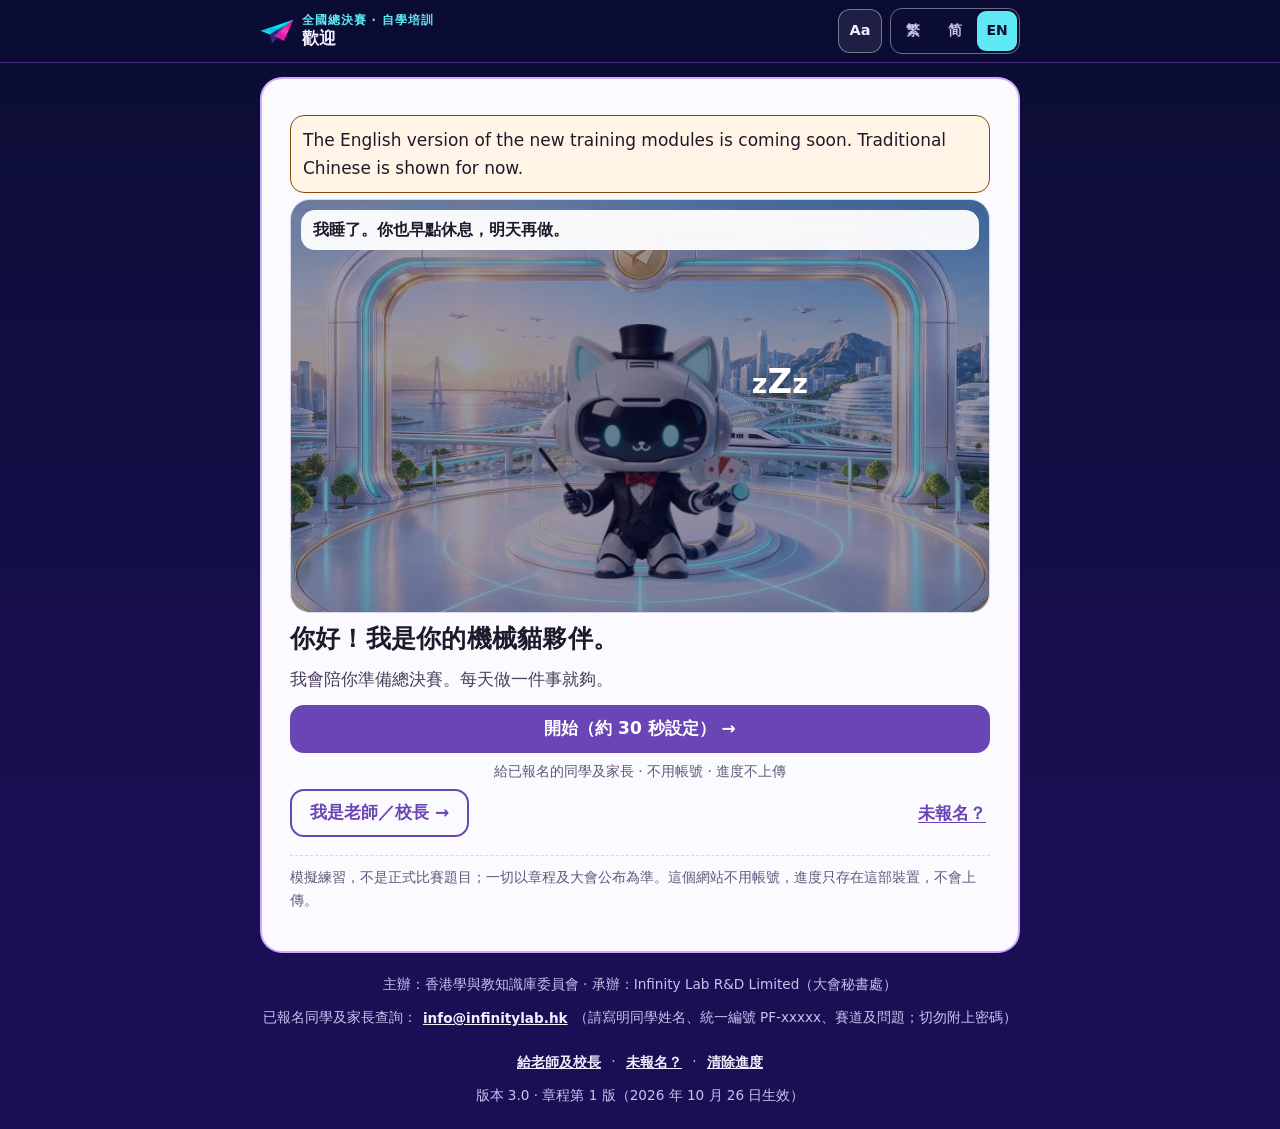
==== commit 4a182633: "v3.0 最終優化第一、二批：學生需知 PDF、審閱模式、第一頁機械貓、數字生命最小版、便利貼、導覽、首頁重排、2B 拆分、初小版、舊頁回家、給老師及校長 - 《學生需知》三份匯出 PDF 放 fil" ====
--- a/play/train.html
+++ b/play/train.html
@@ -1,6 +1,6 @@
 <!doctype html><html lang="zh-Hant-HK"><head><meta charset="utf-8"><meta name="viewport" content="width=device-width,initial-scale=1,viewport-fit=cover"><meta name="description" content="Practifly AI 三條賽道體驗:賽道一 5 題快測、賽道二數學建模體驗、賽道三創作小遊戲;繁 / 简 / EN;不用帳號,作答不上傳。"><link rel="icon" href="../img/f0.webp" type="image/webp"><title>Practifly AI 三條賽道體驗</title>
 
-<style>body{margin:0}</style></head><body><style>
+<style>body{margin:0}.pfhome{flex:none;min-height:44px;display:inline-flex;align-items:center;padding:6px 10px;border-radius:12px;border:1.5px solid rgba(255,255,255,.45);color:#F3EEFF;text-decoration:none;font-weight:800;font-size:.8rem;white-space:nowrap}.pfsol{margin:8px 0}.pfsol>summary{cursor:pointer;min-height:44px;display:flex;align-items:center;font-weight:800;text-decoration:underline;text-underline-offset:3px}.pfkey{margin:8px 0}@media (max-width:380px){#pfm{display:none}}</style></head><body><style>
 /* 灣區時光列車號 · 賽道二體驗 v2.0
    版面:深紫星空外框(兩個主題都係夜空)+ 霓虹車窗(.win:亮 = 白晝站台,暗 = 窗內轉夜)+ 8 站列車進度軌 */
 :root{
@@ -676,7 +676,7 @@
 @media (prefers-reduced-motion:reduce){*,*::before,*::after{animation:none!important;transition:none!important}}
 </style>
 <div class="sky" id="sky" aria-hidden="true"></div>
-<header class="bar gut"><div class="in"><span id="pfm"></span><div class="tt"><small id="ev"></small><b id="ttl"></b><span id="sub"></span></div><button class="homeb hide" id="home"></button><div class="lang" id="lang" role="group"><button data-lang="tc" lang="zh-Hant">繁</button><button data-lang="sc" lang="zh-Hans">简</button><button data-lang="en" lang="en">EN</button></div><button class="thm" id="thm"></button></div></header>
+<header class="bar gut"><div class="in"><span id="pfm"></span><div class="tt"><small id="ev"></small><b id="ttl"></b><span id="sub"></span></div><a class="pfhome" id="pfhome" href="../index.html" onclick="pfBack();return false">← 回到我的培訓</a><button class="homeb hide" id="home"></button><div class="lang" id="lang" role="group"><button data-lang="tc" lang="zh-Hant">繁</button><button data-lang="sc" lang="zh-Hans">简</button><button data-lang="en" lang="en">EN</button></div><button class="thm" id="thm"></button></div></header>
 <div class="railw gut hide" id="railw"><div class="in rail" id="rail"><ol class="stops" id="stops"></ol><div class="loco" id="loco"><div class="lb"><img id="locoimg" alt=""></div></div></div></div>
 <div class="gut"><main class="win in" id="main"></main></div>
 <footer class="ft gut"><div class="in"><span id="foot"></span><span class="mk" id="mk"></span><button id="clr"></button><span class="org" id="org"></span></div></footer>
@@ -726,7 +726,7 @@
  for(const x of ls){if(x==='zh'||/^zh-(cn|sg|my|hans)/.test(x))return 'sc';if(/^zh/.test(x))return 'tc';if(/^en/.test(x))return 'en'}return 'tc'}
 let LANG=pickLang(),L=I18N[LANG];
 /* v2.2:簡體(內地)唔載 Google Fonts,用系統字體;其餘語言非阻塞載入 */
-if(LANG!=='sc'){try{const gf=document.createElement('link');gf.rel='stylesheet';gf.id='gf';gf.href='https://fonts.googleapis.com/css2?family=Inter:wght@700;800;900&family=Noto+Sans+HK:wght@500;700;900&family=Noto+Sans+SC:wght@500;700;900&display=swap';document.head.appendChild(gf)}catch(e){}}
+/* v3.0:不載 Google Fonts,全部語言用系統字體(不作任何外部請求) */
 /* v2.2:來源代碼(?s=xxx,只限英數 _ -),只帶去報名表及電郵主旨;本頁唔收集、唔上傳 */
 const SRC=(()=>{try{const s=new URLSearchParams(location.search).get('s')||'';return /^[A-Za-z0-9_-]{1,24}$/.test(s)?s:''}catch(e){return ''}})();
 const REG={tc:'https://yuyue.wjx.com/vm/wpOAMBP.aspx',sc:'https://yuyue.wjx.com/vm/hGM46yE.aspx',en:'https://yuyue.wjx.com/vm/wpOAMBP.aspx'};
@@ -790,6 +790,7 @@
 /* ---------- 畫面 ---------- */
 function draw(){
  if(S.view==='hub'){pfBack();return}
+ {const ph=$('pfhome');if(ph)ph.textContent=({tc:'← 回到我的培訓',sc:'← 回到我的培训',en:'← My training'})[LANG]||'← 回到我的培訓'}
  const v=S.view;document.querySelectorAll('.popx').forEach(x=>x.remove());document.documentElement.lang=HTML_LANG[LANG];hashSync();document.title=t(v==='hub'?'docHub':v==='t1'?'doc1':v==='t3'?'doc3':'docTitle');
  document.querySelectorAll('[data-lang]').forEach(b=>b.setAttribute('aria-pressed',String(b.dataset.lang===LANG)));
  $('lang').setAttribute('aria-label',t('langAria'));drawTheme();
@@ -1082,8 +1083,10 @@
 const gsN=q=>L.u.gs[q.gs]||q.gs;
 const t1St=(q,a,w)=>a==null?0:a===q.ans?(w!=null?2:1):3;
 const t1Picks=(q,a,w)=>[w,a].filter((x,i,A)=>x!=null&&x!==q.ans&&A.indexOf(x)===i);
-function t1Line(c,k){const i=c.l.indexOf(k);return i<0?'':c.x.split('\n')[i]}
-function t1Sol(q,c,picks){const Ls=c.x.split('\n');return `<div class="t1x vb cmp" data-vb="x">${Ls.map((ln,i)=>{const k=c.l[i],o='ABCD'.includes(k),mine=o&&picks.includes(k);return `<span class="sl ${o?'sl-o':'sl-'+k}${o&&k===q.ans?' key':''}${mine?' mine':''}"${mine?` data-tag="${esc(t('t1Mine'))}"`:''}>${esc(ln)}${i<Ls.length-1?'\n':''}</span>`}).join('')}</div><button class="hbtn" data-a="t1allopt">${esc(t('t1AllOpt'))}</button>`}
+const PFE={tc:['可能看錯了題目','可能算錯了','可能把概念弄混了','方法用得不對','推理有漏洞','可能看錯了圖表或符號'],sc:['可能看错了题目','可能算错了','可能把概念弄混了','方法用得不对','推理有漏洞','可能看错了图表或符号'],en:['You may have misread the question','A calculation slip','Two ideas got mixed up','The method does not fit','A gap in the reasoning','The diagram or notation was misread']};
+function pfClean(ln){const E=PFE[LANG]||PFE.tc,c=LANG==='en'?': ':'：';return String(ln).replace(/\(x\)\s*E([1-6])\s*[^：:]*[：:]\s*/g,(m,n)=>E[n-1]+c).replace(/\(x\)\s*/g,'').replace(/\(v\)\s*/g,'✓ ').replace(/學生/g,'同學').replace(/学生/g,'同学')}
+function t1Line(c,k){const i=c.l.indexOf(k);return i<0?'':pfClean(c.x.split('\n')[i])}
+function t1Sol(q,c,picks){const Ls=c.x.split('\n').map(pfClean),ki=c.l.indexOf('k'),kp=ki>=0?Ls[ki]:'',op=window.__t1o===q.id;return `${kp?`<p class="pfkey"><b>${esc(kp)}</b></p>`:''}<details class="pfsol" ${op?'open':''} ontoggle="window.__t1o=this.open?this.dataset.q:null" data-q="${esc(q.id)}"><summary>${esc(({tc:'看完整題解',sc:'看完整题解',en:'Show the full worked solution'})[LANG]||'看完整題解')}</summary><div class="t1x vb cmp" data-vb="x">${Ls.map((ln,i)=>{const k=c.l[i],o='ABCD'.includes(k),mine=o&&picks.includes(k);return `<span class="sl ${o?'sl-o':'sl-'+k}${o&&k===q.ans?' key':''}${mine?' mine':''}"${mine?` data-tag="${esc(t('t1Mine'))}"`:''}>${esc(ln)}${i<Ls.length-1?'\n':''}</span>`}).join('')}</div><button class="hbtn" data-a="t1allopt">${esc(t('t1AllOpt'))}</button></details>`}
 function vT1(){const s=S.t1;if(!s.g||!T1[s.g])return vT1Pick();return s.i>=5?vT1Res():vT1Q()}
 function vT1Pick(){const G=L.u.t1G;
  const st=g=>{const n=['a','b'].reduce((m,r)=>m+(S.t1.a[g+'-'+r]||[]).filter(x=>x!=null).length,0);return n?`<small>${esc(t('t1Prog',{n}))}</small>`:''};
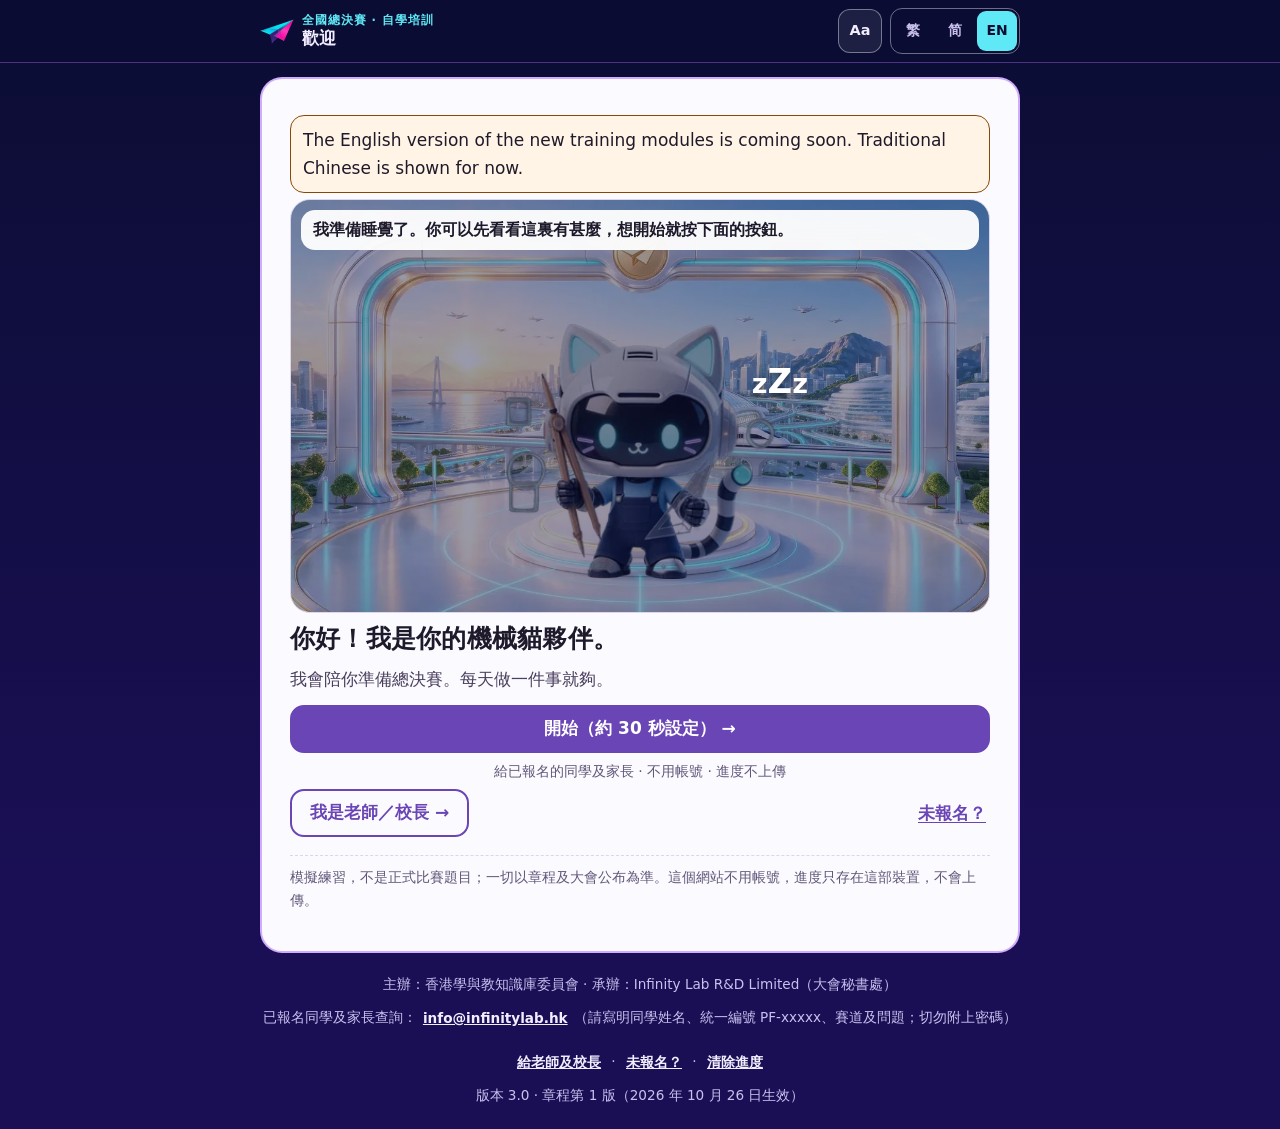
==== commit 8b3f25c3: "R20: 舊列車頁刪去不顯示但仍在公開檔內的個人聯絡資料（WhatsApp 號碼、微信號） - build_legacy.py：ctaContact 字串清空、WhatsApp 連結清空，並 asse" ====
--- a/play/train.html
+++ b/play/train.html
@@ -1,6 +1,6 @@
-<!doctype html><html lang="zh-Hant-HK"><head><meta charset="utf-8"><meta name="viewport" content="width=device-width,initial-scale=1,viewport-fit=cover"><meta name="description" content="Practifly AI 三條賽道體驗:賽道一 5 題快測、賽道二數學建模體驗、賽道三創作小遊戲;繁 / 简 / EN;不用帳號,作答不上傳。"><link rel="icon" href="../img/f0.webp" type="image/webp"><title>Practifly AI 三條賽道體驗</title>
+<!doctype html><html lang="zh-Hant-HK"><head><meta charset="utf-8"><meta name="viewport" content="width=device-width,initial-scale=1,viewport-fit=cover"><meta name="description" content="Practifly AI 三條賽道體驗:賽道一 5 題快測、賽道二數學建模體驗、賽道三創作小遊戲;繁 / 简 / EN;不用帳號,作答不上傳。"><link rel="icon" href="../img/f0.webp" type="image/webp"><script>try{var a=(JSON.parse(localStorage.getItem('pf-training-v3')||'{}').a)||{},r=document.documentElement;if(a.fs)r.setAttribute('data-fs',a.fs);if(a.hc){r.setAttribute('data-hc','');r.setAttribute('data-theme','light')}if(a.rm)r.setAttribute('data-rm','')}catch(e){}</script><title>Practifly AI 三條賽道體驗</title>
 
-<style>body{margin:0}.pfhome{flex:none;min-height:44px;display:inline-flex;align-items:center;padding:6px 10px;border-radius:12px;border:1.5px solid rgba(255,255,255,.45);color:#F3EEFF;text-decoration:none;font-weight:800;font-size:.8rem;white-space:nowrap}.pfsol{margin:8px 0}.pfsol>summary{cursor:pointer;min-height:44px;display:flex;align-items:center;font-weight:800;text-decoration:underline;text-underline-offset:3px}.pfkey{margin:8px 0}@media (max-width:380px){#pfm{display:none}}</style></head><body><style>
+<style>body{margin:0}.pfhome{flex:none;min-height:44px;display:inline-flex;align-items:center;padding:6px 10px;border-radius:12px;border:1.5px solid rgba(255,255,255,.45);color:#F3EEFF;text-decoration:none;font-weight:800;font-size:.8rem;white-space:nowrap}.pfsol{margin:8px 0}.pfsol>summary{cursor:pointer;min-height:44px;display:flex;align-items:center;font-weight:800;text-decoration:underline;text-underline-offset:3px}.pfkey{margin:8px 0}@media (max-width:380px){#pfm{display:none}}:root[data-fs="1"] body{zoom:1.15}:root[data-fs="2"] body{zoom:1.3}:root[data-hc] *{text-shadow:none!important}:root[data-hc] small,:root[data-hc] .fine{opacity:1!important}:root[data-rm] *,:root[data-rm] *::before,:root[data-rm] *::after{animation:none!important;transition:none!important;scroll-behavior:auto!important}.startb small,.lvseg button small,button[data-wsq] small{opacity:1!important}.pfdisc{display:block;font-weight:800;margin:0 0 6px}</style></head><body><style>
 /* 灣區時光列車號 · 賽道二體驗 v2.0
    版面:深紫星空外框(兩個主題都係夜空)+ 霓虹車窗(.win:亮 = 白晝站台,暗 = 窗內轉夜)+ 8 站列車進度軌 */
 :root{
@@ -489,7 +489,7 @@
 .qpick.flash .qc{animation:flash 1.2s ease-out}
 @keyframes flash{0%,40%{box-shadow:0 0 0 4px var(--cyan),var(--shadow)}}
 .wsthinkp{font:800 14px/1.4 var(--f-body);color:#DCD2FF;flex:1;text-align:center}
-/* 老師預覽 */
+/* 老師試看 */
 .pvbar{display:flex;gap:10px 14px;align-items:center;justify-content:space-between;flex-wrap:wrap;background:var(--goldsoft);border:2px solid var(--gold);border-radius:16px;padding:10px 14px;font:800 15px/1.5 var(--f-body);color:var(--ink)}
 .pvbar .row{gap:8px}
 .cardnav .miss{display:inline-block;font:900 11.5px/1.2 var(--f-body);border-radius:99px;padding:2px 8px;background:var(--nosoft);color:var(--no)}
@@ -679,7 +679,7 @@
 <header class="bar gut"><div class="in"><span id="pfm"></span><div class="tt"><small id="ev"></small><b id="ttl"></b><span id="sub"></span></div><a class="pfhome" id="pfhome" href="../index.html" onclick="pfBack();return false">← 回到我的培訓</a><button class="homeb hide" id="home"></button><div class="lang" id="lang" role="group"><button data-lang="tc" lang="zh-Hant">繁</button><button data-lang="sc" lang="zh-Hans">简</button><button data-lang="en" lang="en">EN</button></div><button class="thm" id="thm"></button></div></header>
 <div class="railw gut hide" id="railw"><div class="in rail" id="rail"><ol class="stops" id="stops"></ol><div class="loco" id="loco"><div class="lb"><img id="locoimg" alt=""></div></div></div></div>
 <div class="gut"><main class="win in" id="main"></main></div>
-<footer class="ft gut"><div class="in"><span id="foot"></span><span class="mk" id="mk"></span><button id="clr"></button><span class="org" id="org"></span></div></footer>
+<footer class="ft gut"><div class="in"><span class="pfdisc" id="pfdisc"></span><span id="foot"></span><span class="mk" id="mk"></span><button id="clr"></button><span class="org" id="org"></span></div></footer>
 <script src="../config.js"></script>
 <script>
 /* v3.0(2026-11-16):本頁為「舊列車頁」,由 tools/build_legacy.py 從 v2.5 產生;入口、報名區塊已移到培訓網站首頁及設定檔。
@@ -693,7 +693,7 @@
    教練 = 固定文字提示,只問唔答;示範要完成自評先解鎖;只用兩條已批示範題(紅線 9)。 */
 const IMG={h1:'../img/h1.webp',h2:'../img/h2.webp',h3:'../img/h3.webp',h4:'../img/h4.webp',h5:'../img/h5.webp',f0:'../img/f0.webp',f1:'../img/f1.webp',f2:'../img/f2.webp',f3:'../img/f3.webp',f4:'../img/f4.webp',f5:'../img/f5.webp',r0:'../img/r0.webp',r0u:'../img/r0u.webp',alvw:'../img/alvw.webp',h6:'../img/h6.webp',f6:'../img/f6.webp',h7:'../img/h7.webp',f7:'../img/f7.webp',h8:'../img/h8.webp',f8:'../img/f8.webp'};
 const PFMARK=`<svg xmlns="http://www.w3.org/2000/svg" viewBox="40 130 596 428" fill="none"><defs><linearGradient id="pfm-a" x1="95" y1="339" x2="523" y2="177" gradientUnits="userSpaceOnUse"><stop stop-color="#00BCEB"/><stop offset=".52" stop-color="#00E0EF"/><stop offset="1" stop-color="#00F0ED"/></linearGradient><linearGradient id="pfm-b" x1="262" y1="304" x2="202" y2="404" gradientUnits="userSpaceOnUse"><stop stop-color="#00BEEB"/><stop offset="1" stop-color="#00E7EF"/></linearGradient><linearGradient id="pfm-c" x1="478" y1="226" x2="493" y2="276" gradientUnits="userSpaceOnUse"><stop stop-color="#00C7EB"/><stop offset=".5" stop-color="#008ACB"/><stop offset="1" stop-color="#29348F"/></linearGradient><linearGradient id="pfm-d" x1="245" y1="378" x2="346" y2="433" gradientUnits="userSpaceOnUse"><stop stop-color="#35217C"/><stop offset=".55" stop-color="#362080"/><stop offset="1" stop-color="#29185E"/></linearGradient><linearGradient id="pfm-e" x1="282" y1="435" x2="325" y2="483" gradientUnits="userSpaceOnUse"><stop stop-color="#241458"/><stop offset="1" stop-color="#48269C"/></linearGradient><linearGradient id="pfm-f" x1="574" y1="209" x2="430" y2="440" gradientUnits="userSpaceOnUse"><stop stop-color="#FF009D"/><stop offset=".58" stop-color="#FA3BBC"/><stop offset="1" stop-color="#FF08A6"/></linearGradient><linearGradient id="pfm-g" x1="306" y1="392" x2="406" y2="460" gradientUnits="userSpaceOnUse"><stop stop-color="#7133A7"/><stop offset=".48" stop-color="#E716B1"/><stop offset="1" stop-color="#FF04A7"/></linearGradient></defs><path d="M50 330 625 140 363 301Z" fill="url(#pfm-a)"/><path d="m50 330 194-64 119 35Z" fill="#009FE2" opacity=".12"/><path d="m50 330 313-29-151 94Z" fill="url(#pfm-b)"/><path d="m212 395 151-94 2 53-76 64-39 129Z" fill="url(#pfm-d)"/><path d="m250 547 39-129 65 36Z" fill="url(#pfm-e)"/><path d="m250 547 13-105 23-39 77-74 2 25-76 64Z" fill="#21124F" opacity=".22"/><path d="m363 301 262-161-260 214Z" fill="url(#pfm-c)"/><path d="M625 140 462 507 392 334Z" fill="url(#pfm-f)"/><path d="m392 334-103 84 173 89Z" fill="url(#pfm-g)"/><path d="m50 330 313-29 262-161-336 278-39 129m-38-152 151-94 2 53m-76 64 173 89-70-173" stroke="#FFF" stroke-opacity=".9" stroke-width="2.5" stroke-linecap="round" stroke-linejoin="round"/></svg>`;
-const I18N={"tc": {"u": {"event": "香港大學全國總決賽 · 賽道二", "title": "賽道二 · 數學建模挑戰 體驗版", "sub": "給老師和同學:親身走一次賽道二的思考過程(約 15–20 分鐘)", "stepSub": "第 {n} / 8 站 · {s}", "home": "← 首頁", "langAria": "語言", "themeAria": "切換明暗", "train": "灣區時光列車號", "railAria": "八個車站進度", "stationEb": "第 {n} 站", "locked": "未到站", "tEb": "給老師 · 賽道二是甚麼?", "tH": "數學建模挑戰:真實情境,沒有唯一答案,評的是推理", "tDoH": "學生要做甚麼", "tDo": "讀一個真實情境,分清資料、限制和線索;揀出自己最重視的一樣;作合理假設,用算式或表格建立模型;檢查計劃是否符合限制;最後說出「如果……就會改為……」。", "tRbH": "評審看甚麼(章程 12.5 五項準則,滿分 100)", "rb": ["理解問題及運用資料", "提出合理假設並說明依據", "選用數學概念及建立模型", "運用數學及解讀結果", "辨識模型局限及適用條件"], "tJoinH": "參賽方式", "tJoin": "香港大學全國總決賽(2027 年 1 月 2 日)包括三個賽道。賽道二設 2A「作品匯報」及 2B「現場考試」,兩項都不需要參加初賽,不設成績門檻。", "tFine": "本體驗版示範賽道二的建模思考方法,不是正式比賽題目。正式題目、提交方式及評分細則,以章程及大會通知為準。", "tUse": "怎樣用:老師可先用「老師預覽」逐站看一遍(不用填寫),再在課堂投影,或讓學生個人 / 小組完成。不用帳號、不用安裝,作答不會上傳。", "hEb": "Practifly AI · 不用帳號 · 作答不上傳", "hH": "一節課內,帶學生親身做一次數學建模", "hP": "真實情境 · 沒有唯一答案 · 評的是推理。可以全班投影,也可以讓學生個人或小組完成。", "r0Name": "機械貓", "r0Hi": "我是機械貓,你的列車嚮導。八個車站,一站一站陪你拆題!", "langPick": "選擇語言", "four": [["讀題", "分清資料、限制、線索"], ["揀最重視", "排第一、第二"], ["建模計算", "假設、算式、檢查"], ["幾時要改", "改數字,看結果"]], "pickH": "揀一條路線上車", "qLabel": "題目 {c}", "platform": "{c} 線", "stNew": "未開始", "stDone": "已到站 · ★ {n} / 5", "stGo": "行駛中 · 第 {n} 站", "goNew": "開始挑戰", "goCont": "繼續", "heroesH": "五位英雄 = 五張思考卡", "heroesP": "遇到困難,可以按「給我一個提示」。提示由問題開始,最後只給句式或算式框架,答案要自己想。", "cardn": ["最重要的事", "我的假設", "我的模型", "計算與檢查", "幾時要改"], "heroN": ["火眼俠", "透視俠", "破解俠", "驗算俠", "建模隊長"], "cat": {"q": ["要決定甚麼", "需要作出甚麼決定?"], "d": ["數據", "題目給的事實和數字"], "c": ["限制", "計劃必須遵守"], "k": ["線索", "要變成假設或推論"], "p": ["個人意願", "可作優先考慮,由你決定"], "x": ["干擾資料", "看似有用,但不需要"], "": ["擦走", "清除顏色"]}, "steps": ["讀題上色", "揀最重視", "五張思考卡", "試改數字", "一分鐘匯報", "自我評星", "看示範", "完成車票"], "gRead": "再上色 {n} 句,才可以繼續(最少 5 句)", "gPri1": "先揀一樣排第一", "gPri2": "寫一句理由", "gCards": "還未寫:思考卡 {list}", "gSim": "先拉一拉滑桿,看看結果怎樣變", "readTip": "第一步不是計算,而是問:需要作出甚麼決定?你最重視甚麼?揀一支顏色筆,再點題目裏的句子(再點一次可以取消)。", "pensH": "顏色筆", "cmpShow": "看建議分類(上色 5 句後可以看)", "cmpHide": "收起建議分類", "cmpH": "對照建議分類", "cmpP": "你和建議一樣的有 <b>{a} / {b}</b> 句。答案不是唯一的 —— 有「?」的,想想:你為甚麼這樣分?", "cmpCols": ["句子", "你的", "建議"], "noColor": "不用上色", "next1": "下一站:揀最重視", "priH": "對你來說,哪一項更重要?", "priP": "兩樣都有道理。建模的第一步,是揀一樣排第一。", "both": "兩樣都想要……", "bothTip": "兩樣都想要,很正常!但真實世界常常要取捨:兩樣都想要,很可能兩樣都做不好。試試揀一樣排第一,另一樣排第二 —— 之後在「幾時要改」再照顧它。", "whyL": "我揀這一樣排第一,因為……", "whyPh": "寫一句理由", "next2": "下一站:五張思考卡", "coachH": "教練 · 只會提問,不會給你答案", "coachAsk": "教練問", "thinkT": "想一想", "tmStart1": "計時 1 分鐘", "hintBtn": ["給我一個提示", "再給一個提示", "最後一個提示"], "hintN": "提示 {n}", "hintDone": "提示已經用完 —— 答案要你自己想!", "youPicked": "你在上一站揀了:{x} 排第一。", "myIdea": "我的想法", "ph2": "可以寫算式,例如 ___ × ___ = ___", "ph": "寫下你的想法……", "prevCard": "← 上一張", "nextCard": "下一張:{x} →", "next3": "下一站:試改數字", "simH": "試改數字:幾時要改計劃?", "simP": "先把左邊設成你的計劃,再拉「假設」的滑桿,看看你的計劃在甚麼時候不符合限制。", "simMine": "先把這裏設成你在思考卡寫的計劃", "grp": "{n} 組", "each": "每組", "minN": "{n} 分鐘", "libTry": "試試改假設:交接要多久?", "hand": "交接", "libHint": "題目說「一至兩分鐘」。拉到 1、2,再拉到 3 看看!", "fitOk": "在 40 分鐘內完成(還剩 {n} 分鐘)", "fitNo": "超出 40 分鐘 {n} 分鐘!", "lim40": "40 分鐘", "tlA": "每組挑書", "tlB": "交接", "kvT": "一共用", "kvIn": "今天可以去的同學", "kvInV": "{n} / 30 位", "kvM": "每組挑書時間", "kvMLess": "比主任說的 10 分鐘少", "kvOut": "今天去不到", "kvOutV": "{n} 位", "ariaM": "每組分鐘", "ariaH": "交接分鐘", "ariaTL": "時間線", "order": "訂", "pcs": "{n} 個", "perTry": "試試改假設:每人平均吃多少件?", "per": "每人", "sl": "{n} 件", "pzHint": "題目說「2 至 3 件」。拉到 2、2.5,再拉到 3 看看!", "tea": "把 3 位老師也算上(派對共 {n} 人)", "lack": "不夠吃!還欠 {n} 件", "over": "超出預算 ${n}!", "money": "${n}", "okPz": "夠吃,又不超預算(剩 {n} 件)", "pzEat": "有人吃的件", "pzLeft": "剩下的件", "pzLack": "不夠的", "need": "需要", "needS": "{p} 人 × {s} 件", "have": "訂了", "haveS": "{n} 個 × 8 件", "pay": "要付", "budget": "預算 $800", "left": "剩下", "short": "不夠", "waste": "剩下超過 1 個(8 件),會浪費", "hungry": "有人沒得吃", "ariaN": "薄餅個數", "ariaP": "每人件數", "ariaPz": "薄餅圖", "noteL": "我發現……(可以寫:如果 ____,我的計劃就要改)", "notePh": "例如:如果 ____ ,就會 ____", "next4": "下一站:一分鐘匯報", "repH": "我的一分鐘匯報", "tmStart": "開始 1 分鐘", "tmRe": "重新計時", "tmUp": "時間到", "repP": "照着五格順序讀出來,一格大約 10 秒。每講到一張思考卡,就有一粒思考星星!", "rep1": "我最重視 {x}。", "rep1e": "(第一)", "because": ",因為 {x}", "rep2": "我假設 {x}。", "rep2e": "_____,因為 _____", "rep3": "所以我的計劃是 {x}{chk}。", "rep3e": "_____(算式)", "check": ";檢查:{x}", "rep4": "如果 {x}。", "rep4e": "_____,我就會改為 _____", "repEdit": "想改句子?回到「五張思考卡」修改,這裏會自動更新。", "repFormula": "一分鐘匯報公式", "next5": "下一站:自我評星", "rateTip": "誠實地剔:你的思考卡做到了哪幾樣?每做到一樣,就得到一粒星星和一個英雄徽章。", "rateH": "思考星星", "rateEmpty": "你的思考卡 {c} 還是空的 —— 真的做到了嗎?", "myStars": "我的星星:{n} / 5", "star5": "全部做到!你已經是數學建模小隊長!", "star3": "很好!看看示範,想想還差哪一樣。", "star0": "沒關係,看完示範再試一次,星星會越來越多!", "popGo": "{h} 發動!", "next6": "完成自評,解鎖示範", "lockH": "完成自我評星,才可以看示範", "lockP": "機械貓把示範鎖在下一站。先誠實地評一評自己!", "demoH": "示範:兩個計劃都合理", "demoP": "評分看的是推理,不是唯一的「標準答案」。講清楚最重視甚麼、代價是甚麼、幾時要改,就是數學建模。", "ifPri": "如果最重視", "mine": "你也這樣揀", "trapH": "常見錯法", "say": "你的計劃和示範不一樣?沒關係!只要理由講得清楚、算式對、有檢查限制,也是好計劃。", "improveL": "看完示範,我想改進的地方是……(可選)", "improvePh": "例如:我忘記了 ____ ,下次會 ____", "next7": "下一站:完成車票", "arrive": "到站!", "unlockP": "八個車站全部走完。機械貓為你印好了到站紀念車票!", "tkEb": "到站紀念 · 完成車票", "fromV": "讀題站", "toV": "建模站", "route": "{c} 線", "date": "{y} 年 {m} 月 {d} 日", "noName": "不用寫姓名", "myPri": "我最重視", "myRep": "我的一分鐘匯報", "found": "試改數字,我發現", "improve": "看完示範,我想改進", "badges": "我的英雄徽章({n} / 5)", "tkNo": "車票編號", "srcLine": "題目來源:{s}(虛構示範資料)· Practifly AI 數學建模挑戰 · 本頁不使用 AI", "shot": "可以截圖保存這張車票。", "replay": "再看一次到站動畫", "other": "挑戰另一條題 →", "redo": "重新做這一題", "redoSure": "再按一次確認重做", "foot": "本頁不使用 AI · 不用帳號 · 作答不會上傳 · 進度只存在這部裝置,用完可按「清除進度」", "clr": "清除進度", "clrSure": "再按一次確認清除", "cleared": "已清除這部裝置上的進度", "modesH": "老師工具", "wsT": "熱身(全班投影)", "wsD": "約 15–20 分鐘(視組數)· 老師帶全班或小組一起拆一條題,最後每組做一分鐘匯報。", "tplT": "一分鐘匯報模板", "tplD": "五格:問題 → 假設 → 模型 → 建議 → 局限。分初小、中小、高小、初中四級,可直接投影。", "open": "打開", "playH": "揀題目和玩法", "playP": "個人挑戰:一個人走完 8 個車站。小組挑戰:3–6 人用一部裝置,五張思考卡分給組員負責(6 人時多一位計時員)。", "solo": "個人挑戰", "team": "小組挑戰", "soloMins": "15–20 分鐘", "teamMins": "20–25 分鐘", "teamSetH": "小組上車前", "teamSetP": "填好組名和人數。五張思考卡會分給組員,每人負責帶領一張;匯報時每人講自己那一格。", "teamName": "組名(可選)", "teamNamePh": "例如:第 3 組", "teamN": "組員人數", "teamRoles": "分工", "member": "組員 {n}", "leads": "{m} 負責", "teamGo": "全組上車 →", "teamTicket": "小組車票", "teamDefault": "我們這一組", "teamPeople": "{n} 人", "teamPriP": "全組商量:兩樣都有道理,揀一樣排第一。", "teamRateTip": "全組一起誠實地剔:你們的思考卡做到了哪幾樣?", "teamSay": "每位組員講自己負責的那一格。", "speaker": "{m} 講", "tplH": "一分鐘匯報 · 五格模板", "tplP": "五格對應評審的五項準則。按次序講,一格大約 10 秒。", "lvl": "程度", "yourCard": "你的思考卡", "emptyCard": "(思考卡 {c} 還未寫)", "tplEdit": "想改內容?回到「五張思考卡」修改,這裏會自動更新。", "priTag": "最重視:{x}", "wsEb": "熱身 · 全班一起拆題", "wsH": "數學建模熱身", "wsP": "老師按「下一步」帶全班走五段,每段有建議時間。最後每組用五格模板做一分鐘匯報。", "wsPickQ": "今日題目", "wsPickL": "匯報程度", "wsStart": "開始熱身 →", "wsPh": ["開場", "讀題上色", "揀最重視", "小組拆題", "一分鐘匯報", "總結"], "wsTime": ["", "3 分鐘", "1 分鐘", "8 分鐘", "每組 1 分鐘", "1 分鐘"], "wsPrev": "← 上一步", "wsNext": "下一步 →", "wsEnd": "回到首頁", "wsReveal": "下一類顏色", "wsRevealAll": "全部已上色", "wsReadP": "先問:需要作出甚麼決定?再找數據、限制、線索、個人意願和干擾資料。", "wsPriP": "沒有對錯,揀你最重視那一樣。舉手看看全班怎樣揀。", "wsPriTap": "老師可點選全班較多人揀的一樣", "wsThinkP": "每段換一位英雄提問(③ 模型、④ 計算各 2 分鐘)。小組一起寫下五張思考卡。", "wsMin": "第 {n} 分鐘", "wsReady": "最後一分鐘:準備匯報!用五格模板,每人講一格。", "wsTimer": "開始計時 {m} 分鐘", "wsGroup": "第 {n} 組", "wsNextGrp": "下一組", "wsSumH": "兩個計劃都合理", "wsSumP": "評推理,不評唯一答案。講清楚最重視甚麼、假設、算式、檢查和幾時要改,就是數學建模。", "wsMore": "回家再玩:個人挑戰或小組挑戰,走完 8 個車站。", "kbd": "鍵盤:← → 換步驟 · 空白鍵開始計時", "docTitle": "賽道二數學建模體驗", "track": "賽道二", "from": "起點", "to": "終點", "entH": "四種用法,揀一種開始", "ent": [["全班熱身", "投影 · 約 15–20 分鐘", "老師按「下一步」,帶全班拆一條題"], ["個人挑戰", "15–20 分鐘", "學生自己走完 8 個車站"], ["小組挑戰", "20–25 分鐘", "3–6 人,五張思考卡分工"], ["一分鐘匯報模板", "可投影 · 可列印", "五格對應評審五項準則"]], "pickQ": "請揀題目 A 或 B", "flowH": "學生會經歷的四步", "schEb": "給學校", "schH": "融入日常教學,不只是一次比賽", "schP": "同一套思考步驟,可以在課堂、社團和數學集市反覆使用。", "sch": [["課堂熱身", "約 15–20 分鐘 · 全班投影", "單元開始時用一條題,帶全班走一次「讀題 → 取捨 → 假設 → 模型 → 幾時要改」。", "打開熱身"], ["小組挑戰", "一節課或數學社團 · 20–25 分鐘", "3–6 人一組,五張思考卡分工,完成後得到小組車票,可以截圖展示。", "揀題目開始"], ["數學集市攤位", "每輪約 5 分鐘 · 學生做攤主", "把示範題變成動手攤位:用紙薄餅切件訂購,或用紙條排圖書館時間線。", "看攤位玩法"], ["一分鐘匯報展示", "課堂或集市展板", "每組用五格模板講一分鐘:問題 → 假設 → 模型 → 建議 → 局限。", "打開模板"]], "cycH": "一個學期這樣循環", "cyc": [["第 1–2 週", "熱身:題目 A"], ["第 3–4 週", "小組挑戰"], ["第 5–6 週", "換題目 B"], ["數學集市", "學生做攤主,用五格匯報"], ["12 月", "交 2A 作品,或報 2B 現場考試"]], "cycNote": "賽道二 2A 以作品參賽,2B 為現場考試,兩項都不需要參加初賽;今屆日期見下方「下一步」。", "peek": "老師先看:示範與常見錯法 →", "stallH": "數學集市攤位玩法(每輪 5 分鐘)", "stallGoal": "目標", "stallNeed": "物資", "stallSteps": "玩法", "stallSay": "學生匯報一句", "stalls": [{"t": "攤位 A:圖書館分組時間線", "goal": "在 40 分鐘內,排好全班 30 位同學分組到圖書館的時間線。", "need": "題目卡、40 格時間線紙條(1 格 = 1 分鐘)、兩種顏色紙條(挑書時間 / 交接時間)、計時器", "steps": ["攤主讀題,參加者先說:最重視「今天都到」還是「足夠時間挑書」?(1 分鐘)", "參加者揀交接要幾分鐘(1、1.5 或 2),寫在紙條上。(1 分鐘)", "用顏色紙條在時間線上排出分組和交接,檢查有沒有超過 40 格。(2 分鐘)", "把交接改為 3 分鐘再試一次,說一句「如果……我就會改為……」。(1 分鐘)"], "say": "我最重視 ____;我假設交接 ____ 分鐘,分 ____ 組,一共 ____ 分鐘;如果 ____,我就會改為 ____。"}, {"t": "攤位 B:紙薄餅切件訂購", "goal": "在 $800 預算內,為 30 位同學和 3 位老師訂薄餅。", "need": "題目卡、紙薄餅約 12 個(每個切 8 件)、$80 紙鈔 10 張、33 個人形名牌", "steps": ["攤主讀題,參加者先說:最重視「每個人都吃得飽」還是「不浪費食物」?(1 分鐘)", "參加者揀每人吃幾件(2、2.5 或 3),寫在紙條上。(1 分鐘)", "用紙鈔「買」薄餅,把紙件分給名牌,檢查錢和件數夠不夠。(2 分鐘)", "把每人件數改為 3 再試一次,說一句「如果……我就會改為……」。(1 分鐘)"], "say": "我最重視 ____;我假設每人吃 ____ 件,訂 ____ 個,要 $____;如果 ____,我就會改為 ____。"}], "stallMore": "攤位卡另附 PDF(A5 單張 / A4 一頁兩張,繁 / 簡),可直接列印。", "qNote": "", "ph4": "寫下計算和檢查……最後加一句:所以我建議 ____", "teamTimer": "計時員:提醒每段時間,匯報時做主持", "teamMyPri": "我們最重視", "teamMyRep": "我們的一分鐘匯報", "teamBadges": "我們的英雄徽章({n} / 5)", "teamPriH": "對你們這一組來說,哪一項更重要?", "teamWhyL": "我們揀這一樣排第一,因為……", "clrTip": "共用裝置?用完請按頁底「清除進度」。", "lvNote": "初小 / 初中:本頁兩條示範題適合小三至小六,可配合校本題目使用。", "pv": "老師預覽", "pvShort": "老師預覽(不用填寫)", "pvGo": "老師預覽:每站直接打開 →", "pvBar": "老師預覽中:每個車站都可以直接打開,提示已全部展開,示範已解鎖;不會影響學生的進度。", "pvExit": "離開預覽", "pvOther": "換題目 {c}", "miss": "未寫", "ctaEb": "下一步", "ctaH": "參加賽道二 · 數學建模挑戰", "ctaKid": "同學:把這一頁給老師或家長看。", "ctaP": "賽道二設 2A「作品匯報」及 2B「現場考試」,兩項都不需要參加初賽。", "ctaD1T": "2A 作品匯報", "ctaD1": "12 月 4 日或之前報名;12 月 11 日或之前提交作品", "ctaD2T": "2B 現場考試", "ctaD2": "首輪:學校 12 月 1 日、個人 12 月 4 日或之前報名;第二輪 12 月 18 日(列入候補)", "ctaD3T": "全國總決賽", "ctaD3": "2027 年 1 月 2 日 · 香港大學", "ctaSchT": "學校報名", "ctaSchS": "電郵索取 Form 2 / 3 及列印包", "ctaParT": "家長個人報名", "ctaParS": "打開網上報名表", "ctaAskT": "查詢", "ctaAskS": "WhatsApp 大會秘書處", "ctaMailSub": "學校報名:索取 Form 2 / 3 及賽道二列印包(請註明學校名稱)", "ctaOrg": "主辦:香港學與教知識庫委員會 · 承辦:Infinity Lab R&D Limited(大會秘書處)", "ctaContact": "查詢:info@infinitylab.hk · 電話 / WhatsApp +852 5795 3263", "ctaNote": "按鈕會打開電郵、報名表或 WhatsApp;本頁仍然不會上傳你的作答。", "eventAll": "香港大學全國總決賽", "event1": "香港大學全國總決賽 · 賽道一", "event3": "香港大學全國總決賽 · 賽道三", "hubBack": "← 三條賽道", "t1Back": "← 選年級", "docHub": "Practifly AI 三條賽道體驗", "doc1": "賽道一 5 題快測", "doc3": "賽道三創作小遊戲", "hubTitle": "三條賽道 · 體驗入口", "hubSub": "賽道一快測 · 賽道二建模 · 賽道三創作", "hubEb": "Practifly AI · 不用帳號 · 作答不上傳", "hubH": "三條賽道,先玩一次再決定", "hubP": "三段體驗可以分開玩。玩完會看到報名日期和報名方法。", "hubFor": "適合", "hubTime": "時間", "hub": {"t1": {"no": "賽道一", "name": "數理思維挑戰", "what": "5 題快測:選年級,做 5 題選擇題,每題即時看題解。", "for": "小一至中六 · 大學組", "time": "約 5 分鐘", "go": "開始快測"}, "t2": {"no": "賽道二", "name": "數學建模挑戰", "what": "用兩條示範題,親身走一次建模思考:讀題、定優先、寫假設、試改數字、一分鐘匯報。", "for": "小三至小六;老師可全班投影", "time": "約 15–20 分鐘", "go": "進入賽道二"}, "t3": {"no": "賽道三", "name": "AIGC 文化視覺創作", "what": "創作小遊戲:揀子題、排四格故事板、把提示詞寫具體、提交前檢查。文字較多,初小同學可由老師或家長陪同。", "for": "小學至中學", "time": "約 3–5 分鐘", "go": "開始小遊戲"}}, "hubPv": "老師預覽賽道二(不用填寫)", "cta0H": "三條賽道的報名日期", "cta0P": "三條賽道各自報名、各自評獎,學生可以參加多於一條賽道。", "cta0D1T": "賽道一", "cta0D1": "首輪:學校 12 月 1 日、個人 12 月 4 日或之前報名;第二輪 12 月 18 日(列入候補)", "cta0D2T": "賽道二", "cta0D2": "2A 作品匯報:12 月 4 日或之前報名,12 月 11 日或之前提交作品。2B 現場考試:首輪學校 12 月 1 日、個人 12 月 4 日;第二輪 12 月 18 日(列入候補)", "cta0D3T": "賽道三", "cta0D3": "12 月 4 日或之前報名;12 月 11 日或之前提交作品", "cta0D4T": "全國總決賽", "cta0D4": "2027 年 1 月 2 日 · 香港大學", "ctaSchS0": "電郵索取 Form 2 / 3", "ctaMailSub0": "學校報名:索取 Form 2 / 3(請註明學校名稱及賽道)", "cta1H": "參加賽道一 · 數理思維挑戰", "cta1P": "正式的校內初賽評估是 50 題、50 分鐘,在平台作答。報名總決賽並完成一次校內初賽評估,就具備總決賽資格,不設成績門檻。", "cta1D1T": "首輪報名", "cta1D1": "學校 12 月 1 日、個人 12 月 4 日或之前", "cta1D2T": "第二輪報名", "cta1D2": "12 月 18 日或之前(列入候補);同日或之前完成校內初賽評估", "cta1D3T": "城市決賽同學", "cta1D3": "2026 年城市決賽參賽學生毋須校內初賽評估", "cta1D4T": "全國總決賽", "cta1D4": "2027 年 1 月 2 日 · 香港大學(現場作答 50 題、50 分鐘)", "ctaSchS1": "電郵索取 Form 2 / 3", "ctaMailSub1": "學校報名:索取 Form 2 / 3(賽道一;請註明學校名稱)", "cta3H": "參加賽道三 · AIGC 文化視覺創作", "cta3P": "作品是 30 至 60 秒短片,或四至八格連環圖;創作在 Heritage AI 平台進行。", "cta3D1T": "報名", "cta3D1": "12 月 4 日或之前", "cta3D2T": "提交作品", "cta3D2": "12 月 11 日或之前(連同創作說明)", "cta3D3T": "全國總決賽", "cta3D3": "2027 年 1 月 2 日 · 香港大學(入圍學生現場匯報)", "ctaSchS3": "電郵索取 Form 2 / 3", "ctaMailSub3": "學校報名:索取 Form 2 / 3(賽道三;請註明學校名稱)", "t1Title": "賽道一 · 數理思維挑戰", "t1Sub": "5 題快測:選年級 → 做 5 題 → 每題即時看題解", "t1Eb": "賽道一 · 5 題快測", "t1H": "選你的年級,做 5 題試試", "t1P": "題目來自大會的模擬練習卷,每個年級 10 題:先做 5 題,做完可以再做 5 題。全部是選擇題,選完即時看到對錯和題解。", "t1Note": "這些是模擬練習題,不是正式比賽試題;正式試卷賽前保密。這裏不計時、不排名,作答不會上傳。", "t1Grp": "年級按香港課程劃分。", "t1Pri": "小學", "t1Sec": "中學", "t1Uni": "大學", "t1G": {"P1": "小一", "P2": "小二", "P3": "小三", "P4": "小四", "P5": "小五", "P6": "小六", "S1": "中一", "S2": "中二", "S3": "中三", "S4": "中四", "S5": "中五", "S6": "中六", "U": "大學組"}, "t1Prog": "已做 {n} / 10", "t1Ra": "快測 5 題", "t1Rb": "再做 5 題", "t1Q": "第 {n} 題(共 {m} 題)", "t1Pick": "請選一個答案", "t1Right": "答對了!", "t1Wrong": "未答對。正確答案是 {a}。", "t1Your": "你的答案", "t1Ans": "正確答案", "t1Dim": "這一題對應的思維維度", "t1Sol": "題解", "t1Qid": "題目編號", "t1Next": "下一題", "t1See": "看結果", "t1ResEb": "結果", "t1ResH": "{g}:第一次答對 {a} 題 · 第二次答對 {b} 題 · 未答對 {c} 題", "t1ResP": "下面只列事實:每一題的作答情況、對應的思維維度,以及你選過的錯誤選項屬於哪一類常見錯因。5 題不足以判斷思維強弱。", "t1Ok": "答對", "t1No": "未答對", "t1Review": "再看題目和題解", "t1More": "再做 5 題", "t1Other": "換年級", "t1Again": "重做這 5 題", "t1All": "這個年級的 10 題模擬練習題,你已經全部做完。", "t1UNote": "大學組的報名安排,以大會通知為準。", "t1GsH": "賽道一每題只對應一項思維維度,共八項", "gs": {"GS1-ME": "度量與估算", "GS2-CT": "批判性思考", "GS3-LO": "邏輯", "GS4-PS": "解難", "GS5-CN": "概念化", "GS6-DR": "演繹推理", "GS7-CR": "創意", "GS8-MM": "數學建模"}, "t3Title": "賽道三 · AIGC 文化視覺創作", "t3Sub": "創作小遊戲:四站,約 3–5 分鐘", "t3Eb": "賽道三 · 創作小遊戲", "t3Steps": ["揀子題", "排故事板", "提示詞升級", "提交前檢查", "創作通行證"], "t3StepEb": "第 {n} 站", "t3Disc": "這不是正式任務,也不會生成圖像。正式任務、平台及提交方式,以章程及大會通知為準。", "t3Theme": "主題:「三十載・同行——我眼中的家與灣區」", "t3s1P": "賽道三的作品,要講一個關於家與灣區三十年變化的故事。子題二選一,先揀一個:", "t3Sub1": {"a": "香江故事", "b": "灣區同心"}, "t3Eg": {"a": "示範題材:家中三代人眼中的維港", "b": "示範題材:由羅湖過境到乘坐高鐵"}, "t3s1Note": "兩個示範題材取自章程的例子。正式創作時,要用你自己的故事。", "t3g1": "先揀一個子題", "t3s2P": "故事板用四格寫出「起、承、轉、合」,每格一句話和一個文化元素;其中一格要有一項用數字表達的三十年變化,並寫明來源。依次點選卡片:先點「起」,再點「承」「轉」「合」。", "t3Qhz": ["起", "承", "轉", "合"], "t3Sb": {"a": [["故事由外婆開始:她說起自己年輕時看到的維港。", "渡海小輪"], ["媽媽接着說:她讀書時看到的維港,和外婆說的不一樣。", "海濱夜景"], ["輪到我了:我去查資料,找到一項用數字表達的三十年變化:____。", "維港兩岸"], ["最後,我們三代人一起站在海濱,約定下一個三十年再來看。", "一家人"]], "b": [["故事由爸爸開始:他說小時候跟家人回鄉,是在羅湖過境的。", "回鄉探親"], ["爸爸接着說:那時一家人提着行李,慢慢走過口岸。", "行李"], ["輪到我了:我第一次乘坐高鐵,又去查資料,找到一項用數字表達的三十年變化:____。", "高鐵列車"], ["最後,我們一家約定,下次一起乘高鐵去探望親戚。", "一家團聚"]]}, "t3El": "文化元素", "t3Slot": "點下面的卡片放進來", "t3Pool": "未排的卡片", "t3PoolDone": "四張卡片都排好了。點上面的格子可以取回卡片。", "t3Num": "有「____」的一格是數字格:數字要自己查證,並寫明來源。這個小遊戲不會提供任何數字。", "t3Reset": "重排", "t3Check": "核對次序", "t3Show": "看示範次序", "t3s2Ok": "次序正確!起、承、轉、合都排對了。", "t3s2No": "有 {n} 格要調整(標了 ✗ 的格子)。可以重排,也可以看示範次序。", "t3s2Why": "示範次序:「起」開始故事,「承」接着發展,「轉」帶來新發現(數字放在這一格),「合」收結。", "t3g2": "先排好四張卡片,再按「核對次序」", "t3s3P": "提示詞越具體,越容易得到想要的畫面。每格圖像用一組提示詞:主體、場景、風格、情感。每類揀一張卡片,把含糊的一句變具體。", "t3Vague": "含糊的提示詞", "t3VagueV": {"a": "畫一幅維港的圖。", "b": "畫一幅高鐵的圖。"}, "t3Pcat": ["主體", "場景", "風格", "情感"], "t3Popt": {"a": [["一艘渡海小輪", "一家三代人的背影", "海濱的欄杆和海鷗"], ["黃昏的維港海濱", "清晨的碼頭", "夜晚的海濱"], ["水彩畫", "剪紙", "繪本插畫"], ["溫暖", "懷念", "期待"]], "b": [["一列高鐵列車", "提着行李的一家人背影", "靠窗看風景的小朋友背影"], ["高鐵車站大堂", "口岸大樓外", "車窗外的城市"], ["水彩畫", "剪紙", "繪本插畫"], ["興奮", "溫暖", "期待"]]}, "t3Ptpl": "{style}風格:{scene},{subj},氣氛{mood}。", "t3Tip": "不生成真人肖像:主體用背影、物品或風景,不用可辨識的真人樣貌。", "t3V1": "第 1 版", "t3V2": "第 2 版", "t3Now": "具體的提示詞", "t3Keep": "記下第 1 版,再改一次", "t3Iter": "正式創作時,每格最少修改提示詞再生成一次,並保留提示詞紀錄。現在換最少一張卡片,寫出第 2 版。", "t3Same": "第 2 版要和第 1 版最少有一處不同", "t3g3a": "四類卡片各揀一張", "t3g3b": "按「記下第 1 版,再改一次」", "t3Log": "提示詞紀錄", "t3s4P": "作品提交後,大會先做合規初審。看看下面五張作品說明卡:哪些可以提交,哪些要先改?", "t3Rule3": "AI 素養三規則:不生成真人肖像 · 標註「AI 生成」· 尊重版權與文化", "t3Chk": [["作品片頭標示了「AI 生成」。", "可以提交。作品首格或片頭須標示「AI 生成」。"], ["主角是用 AI 生成的一位著名歌手。", "要先改。不可以生成真人肖像,包括公眾人物,以及可辨識的家人或同學。"], ["故事板寫了一項三十年變化的數字,但沒有寫來源。", "要先改。三十年變化的數據,要附可查證的來源。"], ["配樂用了一首流行曲,沒有取得授權,也沒有註明出處。", "要先改。使用他人受版權保護的圖像、音樂或影片,須已取得授權或屬公有領域,並註明出處。"], ["保留了提示詞紀錄;創作說明寫了主題及子題、文化元素、數據及來源、AI 使用方法和個人反思。", "可以提交。創作說明須包括這五項(不多於 200 字);提示詞紀錄要保留,評審可要求提交。"]], "t3Can": "可以提交", "t3Fix": "要先改", "t3JudgeOk": "判斷正確", "t3JudgeNo": "再想想", "t3s4Score": "五張卡片,你判斷對了 {n} 張。", "t3g4": "五張卡片都要判斷", "t3N": ["下一站:排故事板", "下一站:提示詞升級", "下一站:提交前檢查", "領取創作通行證"], "t3PassEb": "創作通行證", "t3PassH": "四站完成!", "t3PassSub": "子題", "t3PassSb": "故事板", "t3PassSbV": "起、承、轉、合 四格", "t3PassChk": "提交前檢查", "t3PassChkV": "判斷對了 {n} / 5 張", "t3PassStub": "賽道三 · 小遊戲完成", "t3PassNo": "通行證編號", "t3RubH": "正式評審的七項準則", "t3RubP": "評審看學生的構思、數據、史實核對及說明,不評 AI 畫面本身的精美程度。", "t3Rub": ["主題契合", "文化內涵與史實準確", "數理元素(數據運用與邏輯結構)", "創意", "AI 運用", "創作說明", "AI 素養"], "t3Redo": "再玩一次", "t3Shot": "可以截圖保存這張通行證。", "hero6": "估算俠", "hero7": "推理俠", "hero8": "創意俠", "heroTag": {"0": "列車嚮導", "1": "識破陷阱", "2": "看穿本質", "3": "大題拆細", "4": "步步驗證", "5": "現實變模型", "6": "先估一估", "7": "有根有據", "8": "多想一招"}, "gsTip": {"GS1-ME": "量得準、估得巧:先估算再計算", "GS2-CT": "先問一句「真的嗎?」:辨析與評估", "GS3-LO": "看出規律:推導、排列與歸納", "GS4-PS": "一步一步拆解:選擇解題策略", "GS5-CN": "換個情境也會用:概念遷移", "GS6-DR": "因為……所以……:有根據地推導", "GS7-CR": "不只一種方法:多元解法", "GS8-MM": "把生活變成數學:情境建模"}, "crewH": "機械貓和八位思維英雄", "crewP": "每位英雄代表一項思維維度。做賽道一的題目時,對應的英雄會出場:先給提示,不直接給答案。", "hubHi": "我是機械貓!三條賽道,你想先試哪一條?", "t1HowH": "這個快測怎樣玩", "t1How": ["先自己想,選一個答案。", "答錯不會馬上看到答案:英雄先給「讀題」和「策略」提示,你再選一次。", "最後看分層題解:計算、反思,以及每個選項錯在哪裏。"], "t1Coach": "{h} · {g}", "t1WrongHero": "這個答案未對。先不看答案,再想一次!", "t1EtLead": "選這個答案,常見的原因是", "etTip": {"E1": "再讀一次題目:已知甚麼?要求的是甚麼?", "E2": "思路可能是對的。把每一步重新算一次,看看有沒有算錯。", "E3": "想一想這一題用的是哪個概念,它的意思是甚麼。", "E4": "換一個做法試試:先求甚麼,再求甚麼?", "E5": "逐步檢查:每一步的「因為……所以……」都成立嗎?", "E6": "留意單位、圖表或算式的轉換有沒有寫對。"}, "t1Hint1": "提示 1 · 讀題", "t1Hint2": "提示 2 · 策略", "t1Ask1": "給我提示 1:讀題", "t1Ask2": "再給我提示 2:策略", "t1Retry": "先自己再想一想;需要時才按提示。想好了,再選一次(剛才的答案已劃掉)。", "t1R1": "第一次就答對了!", "t1R2": "第二次答對了!", "t1R3": "這次未答對。正確答案是 {a}。", "t1SolH": "分層題解", "t1SolP": "由上而下看:讀題 → 策略 → 計算 → 反思。選項診斷寫的是每個選項常見的錯因。", "t1AllOpt": "看其餘選項錯在哪裏", "t1HintN": "用了 {n} 個提示", "t1Mine": "你選過", "t1SelfH": "自己檢查一下:這一題……", "t1Self": ["我本來就會", "我不太肯定,有一半是猜的", "看完提示或題解,現在明白了", "還不太明白,想問老師"], "t1AskT": "你標了「想問老師」:第 {list} 題。可以把這一頁給老師看。", "t1S1": "第一次答對", "t1S2": "第二次答對", "t1S3": "未答對", "t1BadgeH": "這幾題你答對了", "t1BadgeP": "每個思維維度在這 5 題只有一題;沒有出現的英雄,不代表那一項較弱。虛線圈是第二次才答對。", "t1EtH": "你選過的錯誤選項:常見錯因", "t1EtP": "下次遇到同類題目,可以這樣想:", "t1EtN": "{n} 次", "t1Teach": "給老師及家長:每題只對應一項思維維度;錯因是題庫為每個錯誤選項預先標註的常見原因,不是對同學的評價。正式評估有 50 題,報告以八項思維維度為基礎。", "t1DoneH": "5 題完成!", "t1DoneP": "看看每一題的作答情況和分層題解。", "t3DoneP": "四站完成,這是你的創作通行證。", "t3AimL": "這一站對應的評審準則", "t3Aim": ["主題契合(20 分):作品是否回應主題及所選子題,詮釋是否具體。", "數理元素(20 分):三十年變化數據是否準確並有來源;故事起承轉合是否合乎邏輯。", "AI 運用(10 分):提示詞是否具體,有否透過迭代改進作品。", "AI 素養(10 分):是否標註 AI 生成,妥善處理版權及肖像,並反思 AI 的限制。"], "t3Fn": ["開始故事:誰、在哪裏", "接着發展", "新的發現或變化(數字放這一格)", "收結:感受或約定"], "t3GoalH": "第 2 版,我想改善哪一項?", "t3g3c": "先選想改善的一項,再換那一類的卡片", "t3GoalL": "第 2 版的改善目標", "t3PassNote": "體驗紀念,不是參賽證明", "curEb": "課程對應", "curH": "給老師及課程主任:這條賽道的課程對應", "curHAll": "給老師及課程主任:三條賽道的課程對應", "curR": ["學科", "跨學科元素", "STEAM 範疇", "共通能力(主要培養)", "思維維度(GS)"], "steamL": {"S": "科學", "T": "科技", "E": "工程", "A": "藝術", "M": "數學"}, "curExt": "延伸", "cur": {"t1": {"subj": "數學(以香港小學及中學數學課程為範圍)", "x": "以數學科為本;章程列明的課程更新重點包括 STEAM 教育", "steam": "數學(M)為本。", "skills": "數學能力、解決問題能力、明辨性思考能力", "gs": "正式評估八項全覆蓋,每題只對應一項;這個快測每 5 題涉及其中 5 項。"}, "t2": {"subj": "數學(數學建模)", "x": "以真實情境為本的數學學習:作出選擇、建立模型、解釋建議;章程列明的課程更新重點包括跨課程學習及 STEAM 教育", "steam": "數學(M)為本。教育局通告第 10/2026 號指明:「數學建模學習活動應被視為數學科的 STEAM 學習活動」。", "skills": "數學能力、解決問題能力、明辨性思考能力;兼及溝通能力", "gs": "四項為主;另外兩項須有延伸表現才評定。"}, "t3": {"subj": "視覺藝術、中國歷史與文化、小學人文科(及常識科)、資訊科技", "x": "視覺藝術、歷史與文化、資訊科技,加上數學(以數據表達三十年變化);章程列明的課程更新重點包括跨課程學習和閱讀、STEAM 教育及媒體和資訊素養", "steam": "藝術(A)、科技(T)及數學(M):視覺創作、運用生成式 AI、以數據表達變化。", "skills": "創造力、溝通能力、運用資訊科技能力、明辨性思考能力", "gs": "四項為主;數學建模須有延伸表現才評定。"}}, "curSrc": "學科、共通能力、課程更新重點及思維維度取自章程(第 11 至 13 章及附錄一);教育局通告引文見章程 12.1。思維維度名稱沿用章程(例如「批判性思考」),共通能力名稱沿用教育局(例如「明辨性思考能力」)。STEAM 範疇由大會秘書處按上述學科對照。"}, "strip": {"why": "^(因為|因为)", "t1": "^(我們|我)?假設", "t2": "^(所以)?(我們|我)?的?計劃是", "t3": "^檢查[:：]?", "t4": "^如果"}, "q": {"lib": {"title": "全班一起到圖書館", "src": "全國總決賽賽道二示範題(小三至小四)", "lv": ["小三至小四", "除法有餘數", "時間計算"], "mins": "約 15–20 分鐘", "chunks": ["4B 班有 30 位同學。", "他們的圖書課長 40 分鐘。", "圖書館一次只可容納 8 位同學，", "所以全班要分組進入。", "每一組可用的時間相同。", "圖書館主任說，同學大約需要 10 分鐘才能挑選自己喜歡的書。", "一組離開、下一組進場時，需要一至兩分鐘。", "老師希望每位同學今天都能到圖書館。", "請為這節課訂立計劃。", "對你來說，哪一項更重要：", "每位同學今天都到圖書館，", "還是", "每位同學有足夠時間挑書？", "請說明你的計劃。"], "noX": "這條題沒有干擾資料 —— 但每次都要檢查一次!", "pri": {"a": "每位同學今天都到圖書館", "b": "每位同學有足夠時間挑書"}, "hint": [["需要作出甚麼決定?你最重視甚麼?排第一、第二。", "題目最後問你「哪一項更重要」—— 那兩樣是甚麼?", "如果兩樣都想要,會不會兩樣都做不好?試試只揀一樣排第一。", "可以這樣開始:「我最重視 ____,因為 ____。」"], ["題目哪一句沒有給你準確的數字?你會揀甚麼數字?為甚麼?", "找找橙色線索:「一至兩分鐘」—— 你會揀 1、1.5 還是 2?", "揀小一點,時間比較夠用;揀大一點,計劃比較穩妥。你想冒多大的險?", "可以這樣寫:「我假設交接要 ___ 分鐘,因為 ___。」"], ["你會用甚麼數學,把計劃寫出來?", "圖書館一次只可以進 8 位同學,30 位同學要分成多少組?", "用除法試試:30 ÷ 8 = ?如果有餘數,餘下的同學怎麼辦?", "試試列出:總時間 = ___ × ___ + ___ × ___。每個空格是甚麼?"], ["計對了嗎?你的計劃放得進限制嗎?", "你的計劃一共用多少分鐘?", "和 40 分鐘比較:多了還是少了?", "再數一次:你分了幾組?組與組之間要交接幾次?比組數多還是少?"], ["如果你的假設錯了,計劃要怎樣改?", "如果交接其實要 3 分鐘,你的計劃還行嗎?(下一站可以用滑桿試試)", "如果你把另一樣排第一,計劃會怎樣不同?", "可以這樣寫:「如果 ____,我就會改為 ____。」"]], "rate": ["我說出最重視「今天都到」還是「足夠時間挑書」,並排了第一", "我把「一至兩分鐘」變成一個數字,並說出理由", "我有分組、算式或表格(例如 30 ÷ 8)", "我算出總時間,並和 40 分鐘比較", "我說出「如果……就會改為……」"], "plans": [["假設交接 2 分鐘:「2 分鐘是穩妥的選擇」", "分 4 組(8、8、8、6 位同學),每組 8 分鐘", "4 × 8 + 3 × 2 = 38 分鐘,比 40 分鐘少 ✓", "代價:每組只有 8 分鐘,不是圖書館主任說的 10 分鐘", "幾時要改:交接要 3 分鐘 → 41 分鐘,太長 → 改為每組 7 分鐘"], ["3 組各 10 分鐘,交接 2 次", "3 × 10 + 2 × 2 = 34 分鐘,比 40 分鐘少 ✓", "每位進去的同學都有足夠時間挑書", "代價:有 6 位同學今天去不到,要改天才來"]], "traps": ["30 ÷ 8 = 3,丟掉了餘數 → 有 6 位同學沒有被安排", "揀了最短的交接 1 分鐘卻沒有測試 → 如果交接要 2 分鐘,就要 42 分鐘,超時", "兩樣都想要,卻沒有說哪一樣更重要"], "demoSrc": "兩個計劃取自賽道二示範高分答案;常見錯法取自示範評語。"}, "pizza": {"title": "班會派對訂薄餅", "src": "全國總決賽賽道二示範題改編", "lv": ["小三至小六", "乘法和除法", "金錢"], "mins": "約 15–20 分鐘", "chunks": ["4B 班有 30 位同學和 3 位老師，", "班會派對要訂薄餅。", "每個薄餅切 8 件，", "每個 $80，", "班會最多可用 $800。", "老師說，同學通常每人吃 2 至 3 件，有些吃得多、有些吃得少。", "剩下的薄餅不可以帶回家。", "薄餅店有芝士和夏威夷兩款口味。", "請為派對訂立計劃：要訂多少個薄餅？", "對你來說，哪一項更重要：", "每個人都吃得飽，", "還是", "不浪費食物？"], "noX": "", "pri": {"a": "每個人都吃得飽", "b": "不浪費食物"}, "hint": [["需要作出甚麼決定?你最重視甚麼?排第一、第二。哪一句不用理會?", "題目最後問你「哪一項更重要」—— 那兩樣是甚麼?", "如果兩樣都想要,會不會兩樣都做不好?試試只揀一樣排第一。", "可以這樣開始:「我最重視 ____,因為 ____。」"], ["題目哪一句沒有給你準確的數字?你會揀甚麼數字?為甚麼?", "找找橙色線索:「2 至 3 件」—— 你會揀 2、2.5 還是 3?", "揀少一點,比較不會浪費;揀多一點,大家比較吃得飽。這和你最重視的那一樣有沒有關係?", "可以這樣寫:「我假設每人吃 ___ 件,因為 ___。」"], ["你會用甚麼數學,計出要訂多少個薄餅?", "派對一共有多少人?老師也會吃啊!", "試試列出:總件數 = ___ × ___;一個薄餅有 8 件,要用甚麼方法算?", "除不盡的話,應該多訂一個還是少訂一個?少訂的話,會不會有人沒得吃?"], ["計對了嗎?你的計劃放得進限制嗎?", "你訂的薄餅一共要多少錢?", "和 $800 比較:夠不夠?", "再檢查一次:薄餅個數 × 8,是不是不少於總件數?"], ["如果你的假設錯了,計劃要怎樣改?", "如果很多同學都吃 3 件,你的計劃還行嗎?(下一站可以用滑桿試試)", "如果你把另一樣排第一,計劃會怎樣不同?", "可以這樣寫:「如果 ____,我就會改為 ____。」"]], "rate": ["我說出最重視「每個人都吃得飽」還是「不浪費食物」,並排了第一", "我把「2 至 3 件」變成一個數字,並說出理由", "我有算式,並說明 3 位老師吃多少(例如假設和同學一樣)", "我算出要用多少錢,並和 $800 比較", "我說出「如果……就會改為……」"], "plans": [["用盡預算:訂 10 個,10 × 80 = $800 ✓", "10 × 8 = 80 件;每人 2 件要 33 × 2 = 66 件,還多 14 件給吃得多的同學", "代價:可能有剩,而剩下的不可以帶回家", "幾時要改:80 ÷ 33 ≈ 2.4,平均每人多於約 2.4 件,10 個就不夠;錢已用完,不能加訂 → 改為訂 9 個($720),用餘下 $80 買其他小食"], ["假設每人 2 件:33 × 2 = 66 件", "66 ÷ 8 = 8 餘 2 → 要訂 9 個(只訂 8 個就不夠)", "9 × 80 = $720,比 $800 少 ✓,共 72 件,只剩 6 件", "幾時要改:如果很多同學吃 3 件就不夠 → 預留 $80,隨時加訂 1 個"]], "traps": ["忘記 3 位老師:30 × 2 = 60 件 → 只訂 8 個(64 件),但連老師要 66 件", "66 ÷ 8 = 8 餘 2,只訂 8 個 → 只有 64 件,比 66 件少", "假設每人 3 件卻沒有檢查預算:33 × 3 = 99,99 ÷ 8 = 12 餘 3 → 要 13 個;13 × 80 = 1,040,超支", "兩樣都想要,卻沒有說哪一樣更重要"], "demoSrc": "兩個計劃和常見錯法由 Practifly AI 按題目驗算。"}}, "tpl": {"cells": ["問題", "假設", "模型", "建議", "局限"], "crit": ["理解問題及運用資料", "提出合理假設並說明依據", "選用數學概念及建立模型", "運用數學及解讀結果", "辨識模型局限及適用條件"], "lv": {"p12": {"name": "初小", "sub": "小一至小二", "st": ["我們要決定 ____。我最想要 ____。", "我猜 ____,因為 ____。", "我用 ____(畫圖 / 加法 / 減法)來計。", "我建議 ____。", "如果 ____,就要改。"]}, "p34": {"name": "中小", "sub": "小三至小四", "st": ["我們要決定 ____;我最重視 ____。", "我假設 ____,因為 ____。", "我的算式是 ____。", "算出來是 ____,放得進 ____,所以我建議 ____。", "如果 ____,我就會改為 ____。"]}, "p56": {"name": "高小", "sub": "小五至小六", "st": ["要決定 ____;我把 ____ 排第一、____ 排第二,因為 ____。", "題目只說 ____,我假設 ____,理由是 ____。", "我用 ____(算式 / 表格)表示 ____ 和 ____ 的關係。", "結果是 ____;檢查:____ 沒有超過 ____。我建議 ____,代價是 ____。", "這個計劃在 ____ 時適用;如果 ____ 超過 ____,就要改為 ____。"]}, "s13": {"name": "初中", "sub": "中一至中三", "st": ["決策是 ____;優先次序:____ 先於 ____,理由是 ____。", "關鍵假設:____ = ____(依據:____);另一個合理數值是 ____。", "模型:____(公式 / 表格 / 圖),其中 ____ 代表 ____。", "結果 ____;與限制比較:____。建議 ____,取捨是 ____。", "當 ____ 由 ____ 變到 ____,結論會 ____;適用範圍是 ____。"]}}}}, "sc": {"u": {"event": "香港大学全国总决赛 · 赛道二", "title": "赛道二 · 数学建模挑战 体验版", "sub": "给老师和同学:亲身走一次赛道二的思考过程(约 15–20 分钟)", "stepSub": "第 {n} / 8 站 · {s}", "home": "← 首页", "langAria": "语言", "themeAria": "切换明暗", "train": "湾区时光列车号", "railAria": "八个车站进度", "stationEb": "第 {n} 站", "locked": "未到站", "tEb": "给老师 · 赛道二是什么?", "tH": "数学建模挑战:真实情境,没有唯一答案,评的是推理", "tDoH": "学生要做什么", "tDo": "读一个真实情境,分清资料、限制和线索;选出自己最重视的一样;作合理假设,用算式或表格建立模型;检查计划是否符合限制;最后说出“如果……就会改为……”。", "tRbH": "评审看什么(章程 12.5 五项准则,满分 100)", "rb": ["理解问题及运用资料", "提出合理假设并说明依据", "选用数学概念及建立模型", "运用数学及解读结果", "辨识模型局限及适用条件"], "tJoinH": "参赛方式", "tJoin": "香港大学全国总决赛(2027 年 1 月 2 日)包括三个赛道。赛道二设 2A“作品汇报”及 2B“现场考试”,两项都不需要参加初赛,不设成绩门槛。", "tFine": "本体验版示范赛道二的建模思考方法,不是正式比赛题目。正式题目、提交方式及评分细则,以章程及大会通知为准。", "tUse": "怎样用:老师可先用“老师预览”逐站看一遍(不用填写),再在课堂投影,或让学生个人 / 小组完成。不用账号、不用安装,作答不会上传。", "hEb": "Practifly AI · 不用账号 · 作答不上传", "hH": "一节课内,带学生亲身做一次数学建模", "hP": "真实情境 · 没有唯一答案 · 评的是推理。可以全班投影,也可以让学生个人或小组完成。", "r0Name": "机械猫", "r0Hi": "我是机械猫,你的列车向导。八个车站,一站一站陪你拆题!", "langPick": "选择语言", "four": [["读题", "分清资料、限制、线索"], ["选最重视", "排第一、第二"], ["建模计算", "假设、算式、检查"], ["什么时候要改", "改数字,看结果"]], "pickH": "选一条路线上车", "qLabel": "题目 {c}", "platform": "{c} 线", "stNew": "未开始", "stDone": "已到站 · ★ {n} / 5", "stGo": "行驶中 · 第 {n} 站", "goNew": "开始挑战", "goCont": "继续", "heroesH": "五位英雄 = 五张思考卡", "heroesP": "遇到困难,可以按“给我一个提示”。提示由问题开始,最后只给句式或算式框架,答案要自己想。", "cardn": ["最重要的事", "我的假设", "我的模型", "计算与检查", "什么时候要改"], "heroN": ["火眼侠", "透视侠", "破解侠", "验算侠", "建模队长"], "cat": {"q": ["要决定什么", "需要作出什么决定?"], "d": ["数据", "题目给的事实和数字"], "c": ["限制", "计划必须遵守"], "k": ["线索", "要变成假设或推论"], "p": ["个人意愿", "可作优先考虑,由你决定"], "x": ["干扰资料", "看似有用,但不需要"], "": ["擦掉", "清除颜色"]}, "steps": ["读题上色", "选最重视", "五张思考卡", "试改数字", "一分钟汇报", "自我评星", "看示范", "完成车票"], "gRead": "再上色 {n} 句,才可以继续(最少 5 句)", "gPri1": "先选一样排第一", "gPri2": "写一句理由", "gCards": "还未写:思考卡 {list}", "gSim": "先拉一拉滑杆,看看结果怎样变", "readTip": "第一步不是计算,而是问:需要作出什么决定?你最重视什么?选一支颜色笔,再点题目里的句子(再点一次可以取消)。", "pensH": "颜色笔", "cmpShow": "看建议分类(上色 5 句后可以看)", "cmpHide": "收起建议分类", "cmpH": "对照建议分类", "cmpP": "你和建议一样的有 <b>{a} / {b}</b> 句。答案不是唯一的 —— 有“?”的,想想:你为什么这样分?", "cmpCols": ["句子", "你的", "建议"], "noColor": "不用上色", "next1": "下一站:选最重视", "priH": "对你来说,哪一项更重要?", "priP": "两样都有道理。建模的第一步,是选一样排第一。", "both": "两样都想要……", "bothTip": "两样都想要,很正常!但真实世界常常要取舍:两样都想要,很可能两样都做不好。试试选一样排第一,另一样排第二 —— 之后在“什么时候要改”再照顾它。", "whyL": "我选这一样排第一,因为……", "whyPh": "写一句理由", "next2": "下一站:五张思考卡", "coachH": "教练 · 只会提问,不会给你答案", "coachAsk": "教练问", "thinkT": "想一想", "tmStart1": "计时 1 分钟", "hintBtn": ["给我一个提示", "再给一个提示", "最后一个提示"], "hintN": "提示 {n}", "hintDone": "提示已经用完 —— 答案要你自己想!", "youPicked": "你在上一站选了:{x} 排第一。", "myIdea": "我的想法", "ph2": "可以写算式,例如 ___ × ___ = ___", "ph": "写下你的想法……", "prevCard": "← 上一张", "nextCard": "下一张:{x} →", "next3": "下一站:试改数字", "simH": "试改数字:什么时候要改计划?", "simP": "先把左边设成你的计划,再拉“假设”的滑杆,看看你的计划在什么时候不符合限制。", "simMine": "先把这里设成你在思考卡写的计划", "grp": "{n} 组", "each": "每组", "minN": "{n} 分钟", "libTry": "试试改假设:换组要多久?", "hand": "换组", "libHint": "题目说“一至两分钟”。拉到 1、2,再拉到 3 看看!", "fitOk": "在 40 分钟内完成(还剩 {n} 分钟)", "fitNo": "超出 40 分钟 {n} 分钟!", "lim40": "40 分钟", "tlA": "每组挑书", "tlB": "换组", "kvT": "一共用", "kvIn": "今天可以去的同学", "kvInV": "{n} / 30 位", "kvM": "每组挑书时间", "kvMLess": "比主任说的 10 分钟少", "kvOut": "今天去不了", "kvOutV": "{n} 位", "ariaM": "每组分钟", "ariaH": "换组分钟", "ariaTL": "时间线", "order": "订", "pcs": "{n} 个", "perTry": "试试改假设:每人平均吃多少块?", "per": "每人", "sl": "{n} 块", "pzHint": "题目说“2 至 3 块”。拉到 2、2.5,再拉到 3 看看!", "tea": "把 3 位老师也算上(派对共 {n} 人)", "lack": "不够吃!还欠 {n} 块", "over": "超出预算 {n} 元!", "money": "{n} 元", "okPz": "够吃,又不超预算(剩 {n} 块)", "pzEat": "有人吃的块", "pzLeft": "剩下的块", "pzLack": "不够的", "need": "需要", "needS": "{p} 人 × {s} 块", "have": "订了", "haveS": "{n} 个 × 8 块", "pay": "要付", "budget": "预算 800 元", "left": "剩下", "short": "不够", "waste": "剩下超过 1 个(8 块),会浪费", "hungry": "有人没得吃", "ariaN": "披萨个数", "ariaP": "每人块数", "ariaPz": "披萨图", "noteL": "我发现……(可以写:如果 ____,我的计划就要改)", "notePh": "例如:如果 ____ ,就会 ____", "next4": "下一站:一分钟汇报", "repH": "我的一分钟汇报", "tmStart": "开始 1 分钟", "tmRe": "重新计时", "tmUp": "时间到", "repP": "照着五格顺序读出来,一格大约 10 秒。每说到一张思考卡,就有一颗思考星星!", "rep1": "我最重视 {x}。", "rep1e": "(第一)", "because": ",因为 {x}", "rep2": "我假设 {x}。", "rep2e": "_____,因为 _____", "rep3": "所以我的计划是 {x}{chk}。", "rep3e": "_____(算式)", "check": ";检查:{x}", "rep4": "如果 {x}。", "rep4e": "_____,我就会改为 _____", "repEdit": "想改句子?回到“五张思考卡”修改,这里会自动更新。", "repFormula": "一分钟汇报公式", "next5": "下一站:自我评星", "rateTip": "诚实地勾选:你的思考卡做到了哪几样?每做到一样,就得到一颗星星和一个英雄徽章。", "rateH": "思考星星", "rateEmpty": "你的思考卡 {c} 还是空的 —— 真的做到了吗?", "myStars": "我的星星:{n} / 5", "star5": "全部做到!你已经是数学建模小队长!", "star3": "很好!看看示范,想想还差哪一样。", "star0": "没关系,看完示范再试一次,星星会越来越多!", "popGo": "{h} 发动!", "next6": "完成自评,解锁示范", "lockH": "完成自我评星,才可以看示范", "lockP": "机械猫把示范锁在下一站。先诚实地评一评自己!", "demoH": "示范:两个计划都合理", "demoP": "评分看的是推理,不是唯一的“标准答案”。说清楚最重视什么、代价是什么、什么时候要改,就是数学建模。", "ifPri": "如果最重视", "mine": "你也这样选", "trapH": "常见错法", "say": "你的计划和示范不一样?没关系!只要理由讲得清楚、算式对、有检查限制,也是好计划。", "improveL": "看完示范,我想改进的地方是……(可选)", "improvePh": "例如:我忘记了 ____ ,下次会 ____", "next7": "下一站:完成车票", "arrive": "到站!", "unlockP": "八个车站全部走完。机械猫为你印好了到站纪念车票!", "tkEb": "到站纪念 · 完成车票", "fromV": "读题站", "toV": "建模站", "route": "{c} 线", "date": "{y} 年 {m} 月 {d} 日", "noName": "不用写姓名", "myPri": "我最重视", "myRep": "我的一分钟汇报", "found": "试改数字,我发现", "improve": "看完示范,我想改进", "badges": "我的英雄徽章({n} / 5)", "tkNo": "车票编号", "srcLine": "题目来源:{s}(虚构示范资料)· Practifly AI 数学建模挑战 · 本页不使用 AI", "shot": "可以截图保存这张车票。", "replay": "再看一次到站动画", "other": "挑战另一道题 →", "redo": "重新做这一题", "redoSure": "再按一次确认重做", "foot": "本页不使用 AI · 不用账号 · 作答不会上传 · 进度只存在这台设备,用完可按“清除进度”", "clr": "清除进度", "clrSure": "再按一次确认清除", "cleared": "已清除这台设备上的进度", "modesH": "老师工具", "wsT": "热身(全班投影)", "wsD": "约 15–20 分钟(视组数)· 老师带全班或小组一起拆一道题,最后每组做一分钟汇报。", "tplT": "一分钟汇报模板", "tplD": "五格:问题 → 假设 → 模型 → 建议 → 局限。分低年级、中年级、高年级、初中四级,可直接投影。", "open": "打开", "playH": "选题目和玩法", "playP": "个人挑战:一个人走完 8 个车站。小组挑战:3–6 人用一台设备,五张思考卡分给组员负责(6 人时多一位计时员)。", "solo": "个人挑战", "team": "小组挑战", "soloMins": "15–20 分钟", "teamMins": "20–25 分钟", "teamSetH": "小组上车前", "teamSetP": "填好组名和人数。五张思考卡会分给组员,每人负责带领一张;汇报时每人讲自己那一格。", "teamName": "组名(可选)", "teamNamePh": "例如:第 3 组", "teamN": "组员人数", "teamRoles": "分工", "member": "组员 {n}", "leads": "{m} 负责", "teamGo": "全组上车 →", "teamTicket": "小组车票", "teamDefault": "我们这一组", "teamPeople": "{n} 人", "teamPriP": "全组商量:两样都有道理,选一样排第一。", "teamRateTip": "全组一起诚实地勾选:你们的思考卡做到了哪几样?", "teamSay": "每位组员讲自己负责的那一格。", "speaker": "{m} 讲", "tplH": "一分钟汇报 · 五格模板", "tplP": "五格对应评审的五项准则。按次序讲,一格大约 10 秒。", "lvl": "年级段", "yourCard": "你的思考卡", "emptyCard": "(思考卡 {c} 还未写)", "tplEdit": "想改内容?回到“五张思考卡”修改,这里会自动更新。", "priTag": "最重视:{x}", "wsEb": "热身 · 全班一起拆题", "wsH": "数学建模热身", "wsP": "老师按“下一步”带全班走五段,每段有建议时间。最后每组用五格模板做一分钟汇报。", "wsPickQ": "今日题目", "wsPickL": "汇报年级段", "wsStart": "开始热身 →", "wsPh": ["开场", "读题上色", "选最重视", "小组拆题", "一分钟汇报", "总结"], "wsTime": ["", "3 分钟", "1 分钟", "8 分钟", "每组 1 分钟", "1 分钟"], "wsPrev": "← 上一步", "wsNext": "下一步 →", "wsEnd": "回到首页", "wsReveal": "下一类颜色", "wsRevealAll": "全部已上色", "wsReadP": "先问:需要作出什么决定?再找数据、限制、线索、个人意愿和干扰资料。", "wsPriP": "没有对错,选你最重视那一样。举手看看全班怎样选。", "wsPriTap": "老师可点选全班较多人选的一样", "wsThinkP": "每段换一位英雄提问(③ 模型、④ 计算各 2 分钟)。小组一起写下五张思考卡。", "wsMin": "第 {n} 分钟", "wsReady": "最后一分钟:准备汇报!用五格模板,每人讲一格。", "wsTimer": "开始计时 {m} 分钟", "wsGroup": "第 {n} 组", "wsNextGrp": "下一组", "wsSumH": "两个计划都合理", "wsSumP": "评推理,不评唯一答案。说清楚最重视什么、假设、算式、检查和什么时候要改,就是数学建模。", "wsMore": "回家再玩:个人挑战或小组挑战,走完 8 个车站。", "kbd": "键盘:← → 换步骤 · 空格键开始计时", "docTitle": "赛道二数学建模体验", "track": "赛道二", "from": "起点", "to": "终点", "entH": "四种用法,选一种开始", "ent": [["全班热身", "投影 · 约 15–20 分钟", "老师按“下一步”,带全班拆一道题"], ["个人挑战", "15–20 分钟", "学生自己走完 8 个车站"], ["小组挑战", "20–25 分钟", "3–6 人,五张思考卡分工"], ["一分钟汇报模板", "可投影 · 可打印", "五格对应评审五项准则"]], "pickQ": "请选题目 A 或 B", "flowH": "学生会经历的四步", "schEb": "给学校", "schH": "融入日常教学,不只是一次比赛", "schP": "同一套思考步骤,可以在课堂、社团和数学集市反复使用。", "sch": [["课堂热身", "约 15–20 分钟 · 全班投影", "单元开始时用一道题,带全班走一次“读题 → 取舍 → 假设 → 模型 → 什么时候要改”。", "打开热身"], ["小组挑战", "一节课或数学社团 · 20–25 分钟", "3–6 人一组,五张思考卡分工,完成后得到小组车票,可以截图展示。", "选题目开始"], ["数学集市摊位", "每轮约 5 分钟 · 学生做摊主", "把示范题变成动手摊位:用纸披萨切块订购,或用纸条排图书馆时间线。", "看摊位玩法"], ["一分钟汇报展示", "课堂或集市展板", "每组用五格模板讲一分钟:问题 → 假设 → 模型 → 建议 → 局限。", "打开模板"]], "cycH": "一个学期这样循环", "cyc": [["第 1–2 周", "热身:题目 A"], ["第 3–4 周", "小组挑战"], ["第 5–6 周", "换题目 B"], ["数学集市", "学生做摊主,用五格汇报"], ["12 月", "交 2A 作品,或报 2B 现场考试"]], "cycNote": "赛道二 2A 以作品参赛,2B 为现场考试,两项都不需要参加初赛;今届日期见下方“下一步”。", "peek": "老师先看:示范与常见错法 →", "stallH": "数学集市摊位玩法(每轮 5 分钟)", "stallGoal": "目标", "stallNeed": "物资", "stallSteps": "玩法", "stallSay": "学生汇报一句", "stalls": [{"t": "摊位 A:图书馆分组时间线", "goal": "在 40 分钟内,排好全班 30 位同学分组到图书馆的时间线。", "need": "题目卡、40 格时间线纸条(1 格 = 1 分钟)、两种颜色纸条(挑书时间 / 换组时间)、计时器", "steps": ["摊主读题,参加者先说:最重视“今天都到”还是“足够时间挑书”?(1 分钟)", "参加者选换组要几分钟(1、1.5 或 2),写在纸条上。(1 分钟)", "用颜色纸条在时间线上排出分组和换组,检查有没有超过 40 格。(2 分钟)", "把换组改为 3 分钟再试一次,说一句“如果……我就会改为……”。(1 分钟)"], "say": "我最重视 ____;我假设换组 ____ 分钟,分 ____ 组,一共 ____ 分钟;如果 ____,我就会改为 ____。"}, {"t": "摊位 B:纸披萨切块订购", "goal": "在 800 元预算内,为 30 位同学和 3 位老师订披萨。", "need": "题目卡、纸披萨约 12 个(每个切 8 块)、80 元纸钞 10 张、33 个人形名牌", "steps": ["摊主读题,参加者先说:最重视“每个人都吃得饱”还是“不浪费食物”?(1 分钟)", "参加者选每人吃几块(2、2.5 或 3),写在纸条上。(1 分钟)", "用纸钞“买”披萨,把纸块分给名牌,检查钱和块数够不够。(2 分钟)", "把每人块数改为 3 再试一次,说一句“如果……我就会改为……”。(1 分钟)"], "say": "我最重视 ____;我假设每人吃 ____ 块,订 ____ 个,要 ____ 元;如果 ____,我就会改为 ____。"}], "stallMore": "摊位卡另附 PDF(A5 单张 / A4 一页两张,繁 / 简),可直接打印。", "qNote": "题目情境在香港:$ = 港元;“4B 班”即四年级 B 班。", "ph4": "写下计算和检查……最后加一句:所以我建议 ____", "teamTimer": "计时员:提醒每段时间,汇报时做主持", "teamMyPri": "我们最重视", "teamMyRep": "我们的一分钟汇报", "teamBadges": "我们的英雄徽章({n} / 5)", "teamPriH": "对你们这一组来说,哪一项更重要?", "teamWhyL": "我们选这一样排第一,因为……", "clrTip": "共用设备?用完请按页底“清除进度”。", "lvNote": "低年级 / 初中:本页两道示范题适合三至六年级,可配合校本题目使用。", "pv": "老师预览", "pvShort": "老师预览(不用填写)", "pvGo": "老师预览:每站直接打开 →", "pvBar": "老师预览中:每个车站都可以直接打开,提示已全部展开,示范已解锁;不会影响学生的进度。", "pvExit": "离开预览", "pvOther": "换题目 {c}", "miss": "未写", "ctaEb": "下一步", "ctaH": "参加赛道二 · 数学建模挑战", "ctaKid": "同学:把这一页给老师或家长看。", "ctaP": "赛道二设 2A“作品汇报”及 2B“现场考试”,两项都不需要参加初赛。", "ctaD1T": "2A 作品汇报", "ctaD1": "12 月 4 日或之前报名;12 月 11 日或之前提交作品", "ctaD2T": "2B 现场考试", "ctaD2": "首轮:学校 12 月 1 日、个人 12 月 4 日或之前报名;第二轮 12 月 18 日(列入候补)", "ctaD3T": "全国总决赛", "ctaD3": "2027 年 1 月 2 日 · 香港大学", "ctaSchT": "学校报名", "ctaSchS": "发邮件索取报名表及打印资料包", "ctaParT": "家长个人报名", "ctaParS": "打开网上报名表", "ctaAskT": "查询", "ctaAskS": "发邮件给大会秘书处", "ctaMailSub": "学校报名:索取报名表及赛道二打印资料包(请注明学校名称)", "ctaOrg": "主办:香港学与教知识库委员会 · 承办:Infinity Lab R&D Limited(大会秘书处)", "ctaContact": "查询:info@infinitylab.hk · 微信 Scarlett_kaka", "ctaNote": "按钮会打开邮件或报名表;本页仍然不会上传你的作答。", "eventAll": "香港大学全国总决赛", "event1": "香港大学全国总决赛 · 赛道一", "event3": "香港大学全国总决赛 · 赛道三", "hubBack": "← 三条赛道", "t1Back": "← 选年级", "docHub": "Practifly AI 三条赛道体验", "doc1": "赛道一 5 题快测", "doc3": "赛道三创作小游戏", "hubTitle": "三条赛道 · 体验入口", "hubSub": "赛道一快测 · 赛道二建模 · 赛道三创作", "hubEb": "Practifly AI · 不用账号 · 作答不上传", "hubH": "三条赛道,先玩一次再决定", "hubP": "三段体验可以分开玩。玩完会看到报名日期和报名方法。", "hubFor": "适合", "hubTime": "时间", "hub": {"t1": {"no": "赛道一", "name": "数理思维挑战", "what": "5 题快测:选年级,做 5 题选择题,每题即时看题解。", "for": "一年级至高三 · 大学组", "time": "约 5 分钟", "go": "开始快测"}, "t2": {"no": "赛道二", "name": "数学建模挑战", "what": "用两道示范题,亲身走一次建模思考:读题、定优先、写假设、试改数字、一分钟汇报。", "for": "三至六年级;老师可全班投影", "time": "约 15–20 分钟", "go": "进入赛道二"}, "t3": {"no": "赛道三", "name": "AIGC 文化视觉创作", "what": "创作小游戏:选子题、排四格故事板、把提示词写具体、提交前检查。文字较多,低年级同学可由老师或家长陪同。", "for": "小学至中学", "time": "约 3–5 分钟", "go": "开始小游戏"}}, "hubPv": "老师预览赛道二(不用填写)", "cta0H": "三条赛道的报名日期", "cta0P": "三条赛道各自报名、各自评奖,学生可以参加多于一条赛道。", "cta0D1T": "赛道一", "cta0D1": "首轮:学校 12 月 1 日、个人 12 月 4 日或之前报名;第二轮 12 月 18 日(列入候补)", "cta0D2T": "赛道二", "cta0D2": "2A 作品汇报:12 月 4 日或之前报名,12 月 11 日或之前提交作品。2B 现场考试:首轮学校 12 月 1 日、个人 12 月 4 日;第二轮 12 月 18 日(列入候补)", "cta0D3T": "赛道三", "cta0D3": "12 月 4 日或之前报名;12 月 11 日或之前提交作品", "cta0D4T": "全国总决赛", "cta0D4": "2027 年 1 月 2 日 · 香港大学", "ctaSchS0": "发邮件索取报名表", "ctaMailSub0": "学校报名:索取报名表(请注明学校名称及赛道)", "cta1H": "参加赛道一 · 数理思维挑战", "cta1P": "正式的校内初赛评估是 50 题、50 分钟,在平台作答。报名总决赛并完成一次校内初赛评估,就具备总决赛资格,不设成绩门槛。", "cta1D1T": "首轮报名", "cta1D1": "学校 12 月 1 日、个人 12 月 4 日或之前", "cta1D2T": "第二轮报名", "cta1D2": "12 月 18 日或之前(列入候补);同日或之前完成校内初赛评估", "cta1D3T": "城市决赛同学", "cta1D3": "2026 年城市决赛参赛学生毋须校内初赛评估", "cta1D4T": "全国总决赛", "cta1D4": "2027 年 1 月 2 日 · 香港大学(现场作答 50 题、50 分钟)", "ctaSchS1": "发邮件索取报名表", "ctaMailSub1": "学校报名:索取报名表(赛道一;请注明学校名称)", "cta3H": "参加赛道三 · AIGC 文化视觉创作", "cta3P": "作品是 30 至 60 秒短片,或四至八格连环图;创作在 Heritage AI 平台进行。", "cta3D1T": "报名", "cta3D1": "12 月 4 日或之前", "cta3D2T": "提交作品", "cta3D2": "12 月 11 日或之前(连同创作说明)", "cta3D3T": "全国总决赛", "cta3D3": "2027 年 1 月 2 日 · 香港大学(入围学生现场汇报)", "ctaSchS3": "发邮件索取报名表", "ctaMailSub3": "学校报名:索取报名表(赛道三;请注明学校名称)", "t1Title": "赛道一 · 数理思维挑战", "t1Sub": "5 题快测:选年级 → 做 5 题 → 每题即时看题解", "t1Eb": "赛道一 · 5 题快测", "t1H": "选你的年级,做 5 题试试", "t1P": "题目来自大会的模拟练习卷,每个年级 10 题:先做 5 题,做完可以再做 5 题。全部是选择题,选完即时看到对错和题解。", "t1Note": "这些是模拟练习题,不是正式比赛试题;正式试卷赛前保密。这里不计时、不排名,作答不会上传。", "t1Grp": "年级按香港课程划分:小一至小六即一至六年级,中一至中三即初一至初三,中四至中六即高一至高三。", "t1Pri": "小学", "t1Sec": "中学", "t1Uni": "大学", "t1G": {"P1": "一年级", "P2": "二年级", "P3": "三年级", "P4": "四年级", "P5": "五年级", "P6": "六年级", "S1": "初一", "S2": "初二", "S3": "初三", "S4": "高一", "S5": "高二", "S6": "高三", "U": "大学组"}, "t1Prog": "已做 {n} / 10", "t1Ra": "快测 5 题", "t1Rb": "再做 5 题", "t1Q": "第 {n} 题(共 {m} 题)", "t1Pick": "请选一个答案", "t1Right": "答对了!", "t1Wrong": "未答对。正确答案是 {a}。", "t1Your": "你的答案", "t1Ans": "正确答案", "t1Dim": "这一题对应的思维维度", "t1Sol": "题解", "t1Qid": "题目编号", "t1Next": "下一题", "t1See": "看结果", "t1ResEb": "结果", "t1ResH": "{g}:第一次答对 {a} 题 · 第二次答对 {b} 题 · 未答对 {c} 题", "t1ResP": "下面只列事实:每一题的作答情况、对应的思维维度,以及你选过的错误选项属于哪一类常见错因。5 题不足以判断思维强弱。", "t1Ok": "答对", "t1No": "未答对", "t1Review": "再看题目和题解", "t1More": "再做 5 题", "t1Other": "换年级", "t1Again": "重做这 5 题", "t1All": "这个年级的 10 题模拟练习题,你已经全部做完。", "t1UNote": "大学组的报名安排,以大会通知为准。", "t1GsH": "赛道一每题只对应一项思维维度,共八项", "gs": {"GS1-ME": "度量与估算", "GS2-CT": "批判性思考", "GS3-LO": "逻辑", "GS4-PS": "解难", "GS5-CN": "概念化", "GS6-DR": "演绎推理", "GS7-CR": "创意", "GS8-MM": "数学建模"}, "t3Title": "赛道三 · AIGC 文化视觉创作", "t3Sub": "创作小游戏:四站,约 3–5 分钟", "t3Eb": "赛道三 · 创作小游戏", "t3Steps": ["选子题", "排故事板", "提示词升级", "提交前检查", "创作通行证"], "t3StepEb": "第 {n} 站", "t3Disc": "这不是正式任务,也不会生成图像。正式任务、平台及提交方式,以章程及大会通知为准。", "t3Theme": "主题:“三十载・同行——我眼中的家与湾区”", "t3s1P": "赛道三的作品,要讲一个关于家与湾区三十年变化的故事。子题二选一,先选一个:", "t3Sub1": {"a": "香江故事", "b": "湾区同心"}, "t3Eg": {"a": "示范题材:家中三代人眼中的维港", "b": "示范题材:由罗湖过境到乘坐高铁"}, "t3s1Note": "两个示范题材取自章程的例子。正式创作时,要用你自己的故事。", "t3g1": "先选一个子题", "t3s2P": "故事板用四格写出“起、承、转、合”,每格一句话和一个文化元素;其中一格要有一项用数字表达的三十年变化,并写明来源。依次点选卡片:先点“起”,再点“承”“转”“合”。", "t3Qhz": ["起", "承", "转", "合"], "t3Sb": {"a": [["故事由外婆开始:她说起自己年轻时看到的维港。", "渡海小轮"], ["妈妈接着说:她读书时看到的维港,和外婆说的不一样。", "海滨夜景"], ["轮到我了:我去查资料,找到一项用数字表达的三十年变化:____。", "维港两岸"], ["最后,我们三代人一起站在海滨,约定下一个三十年再来看。", "一家人"]], "b": [["故事由爸爸开始:他说小时候跟家人回乡,是在罗湖过境的。", "回乡探亲"], ["爸爸接着说:那时一家人提着行李,慢慢走过口岸。", "行李"], ["轮到我了:我第一次乘坐高铁,又去查资料,找到一项用数字表达的三十年变化:____。", "高铁列车"], ["最后,我们一家约定,下次一起乘高铁去探望亲戚。", "一家团聚"]]}, "t3El": "文化元素", "t3Slot": "点下面的卡片放进来", "t3Pool": "未排的卡片", "t3PoolDone": "四张卡片都排好了。点上面的格子可以取回卡片。", "t3Num": "有“____”的一格是数字格:数字要自己查证,并写明来源。这个小游戏不会提供任何数字。", "t3Reset": "重排", "t3Check": "核对次序", "t3Show": "看示范次序", "t3s2Ok": "次序正确!起、承、转、合都排对了。", "t3s2No": "有 {n} 格要调整(标了 ✗ 的格子)。可以重排,也可以看示范次序。", "t3s2Why": "示范次序:“起”开始故事,“承”接着发展,“转”带来新发现(数字放在这一格),“合”总结。", "t3g2": "先排好四张卡片,再按“核对次序”", "t3s3P": "提示词越具体,越容易得到想要的画面。每格图像用一组提示词:主体、场景、风格、情感。每类选一张卡片,把含糊的一句变具体。", "t3Vague": "含糊的提示词", "t3VagueV": {"a": "画一幅维港的图。", "b": "画一幅高铁的图。"}, "t3Pcat": ["主体", "场景", "风格", "情感"], "t3Popt": {"a": [["一艘渡海小轮", "一家三代人的背影", "海滨的栏杆和海鸥"], ["黄昏的维港海滨", "清晨的码头", "夜晚的海滨"], ["水彩画", "剪纸", "绘本插画"], ["温暖", "怀念", "期待"]], "b": [["一列高铁列车", "提着行李的一家人背影", "靠窗看风景的小朋友背影"], ["高铁车站大堂", "口岸大楼外", "车窗外的城市"], ["水彩画", "剪纸", "绘本插画"], ["兴奋", "温暖", "期待"]]}, "t3Ptpl": "{style}风格:{scene},{subj},气氛{mood}。", "t3Tip": "不生成真人肖像:主体用背影、物品或风景,不用可辨识的真人样貌。", "t3V1": "第 1 版", "t3V2": "第 2 版", "t3Now": "具体的提示词", "t3Keep": "记下第 1 版,再改一次", "t3Iter": "正式创作时,每格最少修改提示词再生成一次,并保留提示词记录。现在换最少一张卡片,写出第 2 版。", "t3Same": "第 2 版要和第 1 版最少有一处不同", "t3g3a": "四类卡片各选一张", "t3g3b": "按“记下第 1 版,再改一次”", "t3Log": "提示词记录", "t3s4P": "作品提交后,大会先做合规初审。看看下面五张作品说明卡:哪些可以提交,哪些要先改?", "t3Rule3": "AI 素养三规则:不生成真人肖像 · 标注“AI 生成”· 尊重版权与文化", "t3Chk": [["作品片头标示了“AI 生成”。", "可以提交。作品首格或片头须标示“AI 生成”。"], ["主角是用 AI 生成的一位著名歌手。", "要先改。不可以生成真人肖像,包括公众人物,以及可辨识的家人或同学。"], ["故事板写了一项三十年变化的数字,但没有写来源。", "要先改。三十年变化的数据,要附可查证的来源。"], ["配乐用了一首流行曲,没有取得授权,也没有注明出处。", "要先改。使用他人受版权保护的图像、音乐或影片,须已取得授权或属公有领域,并注明出处。"], ["保留了提示词记录;创作说明写了主题及子题、文化元素、数据及来源、AI 使用方法和个人反思。", "可以提交。创作说明须包括这五项(不多于 200 字);提示词记录要保留,评审可要求提交。"]], "t3Can": "可以提交", "t3Fix": "要先改", "t3JudgeOk": "判断正确", "t3JudgeNo": "再想想", "t3s4Score": "五张卡片,你判断对了 {n} 张。", "t3g4": "五张卡片都要判断", "t3N": ["下一站:排故事板", "下一站:提示词升级", "下一站:提交前检查", "领取创作通行证"], "t3PassEb": "创作通行证", "t3PassH": "四站完成!", "t3PassSub": "子题", "t3PassSb": "故事板", "t3PassSbV": "起、承、转、合 四格", "t3PassChk": "提交前检查", "t3PassChkV": "判断对了 {n} / 5 张", "t3PassStub": "赛道三 · 小游戏完成", "t3PassNo": "通行证编号", "t3RubH": "正式评审的七项准则", "t3RubP": "评审看学生的构思、数据、史实核对及说明,不评 AI 画面本身的精美年级段。", "t3Rub": ["主题契合", "文化内涵与史实准确", "数理元素(数据运用与逻辑结构)", "创意", "AI 运用", "创作说明", "AI 素养"], "t3Redo": "再玩一次", "t3Shot": "可以截图保存这张通行证。", "hero6": "估算侠", "hero7": "推理侠", "hero8": "创意侠", "heroTag": {"0": "列车向导", "1": "识破陷阱", "2": "看穿本质", "3": "大题拆细", "4": "步步验证", "5": "现实变模型", "6": "先估一估", "7": "有根有据", "8": "多想一招"}, "gsTip": {"GS1-ME": "量得准、估得巧:先估算再计算", "GS2-CT": "先问一句“真的吗?”:辨析与评估", "GS3-LO": "看出规律:推导、排列与归纳", "GS4-PS": "一步一步拆解:选择解题策略", "GS5-CN": "换个情境也会用:概念迁移", "GS6-DR": "因为……所以……:有根据地推导", "GS7-CR": "不只一种方法:多元解法", "GS8-MM": "把生活变成数学:情境建模"}, "crewH": "机械猫和八位思维英雄", "crewP": "每位英雄代表一项思维维度。做赛道一的题目时,对应的英雄会出场:先给提示,不直接给答案。", "hubHi": "我是机械猫!三条赛道,你想先试哪一条?", "t1HowH": "这个快测怎样玩", "t1How": ["先自己想,选一个答案。", "答错不会马上看到答案:英雄先给“读题”和“策略”提示,你再选一次。", "最后看分层题解:计算、反思,以及每个选项错在哪里。"], "t1Coach": "{h} · {g}", "t1WrongHero": "这个答案未对。先不看答案,再想一次!", "t1EtLead": "选这个答案,常见的原因是", "etTip": {"E1": "再读一次题目:已知什么?要求的是什么?", "E2": "思路可能是对的。把每一步重新算一次,看看有没有算错。", "E3": "想一想这一题用的是哪个概念,它的意思是什么。", "E4": "换一个做法试试:先求什么,再求什么?", "E5": "逐步检查:每一步的“因为……所以……”都成立吗?", "E6": "留意单位、图表或算式的转换有没有写对。"}, "t1Hint1": "提示 1 · 读题", "t1Hint2": "提示 2 · 策略", "t1Ask1": "给我提示 1:读题", "t1Ask2": "再给我提示 2:策略", "t1Retry": "先自己再想一想;需要时才按提示。想好了,再选一次(刚才的答案已划掉)。", "t1R1": "第一次就答对了!", "t1R2": "第二次答对了!", "t1R3": "这次未答对。正确答案是 {a}。", "t1SolH": "分层题解", "t1SolP": "由上而下看:读题 → 策略 → 计算 → 反思。选项诊断写的是每个选项常见的错因。", "t1AllOpt": "看其余选项错在哪里", "t1HintN": "用了 {n} 个提示", "t1Mine": "你选过", "t1SelfH": "自己检查一下:这一题……", "t1Self": ["我本来就会", "我不太肯定,有一半是猜的", "看完提示或题解,现在明白了", "还不太明白,想问老师"], "t1AskT": "你标了“想问老师”:第 {list} 题。可以把这一页给老师看。", "t1S1": "第一次答对", "t1S2": "第二次答对", "t1S3": "未答对", "t1BadgeH": "这几题你答对了", "t1BadgeP": "每个思维维度在这 5 题只有一题;没有出现的英雄,不代表那一项较弱。虚线圈是第二次才答对。", "t1EtH": "你选过的错误选项:常见错因", "t1EtP": "下次遇到同类题目,可以这样想:", "t1EtN": "{n} 次", "t1Teach": "给老师及家长:每题只对应一项思维维度;错因是题库为每个错误选项预先标注的常见原因,不是对同学的评价。正式评估有 50 题,报告以八项思维维度为基础。", "t1DoneH": "5 题完成!", "t1DoneP": "看看每一题的作答情况和分层题解。", "t3DoneP": "四站完成,这是你的创作通行证。", "t3AimL": "这一站对应的评审准则", "t3Aim": ["主题契合(20 分):作品是否回应主题及所选子题,诠释是否具体。", "数理元素(20 分):三十年变化数据是否准确并有来源;故事起承转合是否合乎逻辑。", "AI 运用(10 分):提示词是否具体,有否透过迭代改进作品。", "AI 素养(10 分):是否标注 AI 生成,妥善处理版权及肖像,并反思 AI 的限制。"], "t3Fn": ["开始故事:谁、在哪里", "接着发展", "新的发现或变化(数字放这一格)", "总结:感受或约定"], "t3GoalH": "第 2 版,我想改善哪一项?", "t3g3c": "先选想改善的一项,再换那一类的卡片", "t3GoalL": "第 2 版的改善目标", "t3PassNote": "体验纪念,不是参赛证明", "curEb": "课程对应", "curH": "给老师及课程主任:这条赛道的课程对应", "curHAll": "给老师及课程主任:三条赛道的课程对应", "curR": ["学科", "跨学科元素", "STEAM 范畴", "共通能力(主要培养)", "思维维度(GS)"], "steamL": {"S": "科学", "T": "科技", "E": "工程", "A": "艺术", "M": "数学"}, "curExt": "延伸", "cur": {"t1": {"subj": "数学(以香港小学及中学数学课程为范围)", "x": "以数学科为本;章程列明的课程更新重点包括 STEAM 教育", "steam": "数学(M)为本。", "skills": "数学能力、解决问题能力、明辨性思考能力", "gs": "正式评估八项全覆盖,每题只对应一项;这个快测每 5 题涉及其中 5 项。"}, "t2": {"subj": "数学(数学建模)", "x": "以真实情境为本的数学学习:作出选择、建立模型、解释建议;章程列明的课程更新重点包括跨课程学习及 STEAM 教育", "steam": "数学(M)为本。香港教育局通告第 10/2026 号指明:“数学建模学习活动应被视为数学科的 STEAM 学习活动”。", "skills": "数学能力、解决问题能力、明辨性思考能力;兼及沟通能力", "gs": "四项为主;另外两项须有延伸表现才评定。"}, "t3": {"subj": "视觉艺术、中国历史与文化、小学人文科(及常识科)、信息科技(学科名称按香港课程)", "x": "视觉艺术、历史与文化、资讯科技,加上数学(以数据表达三十年变化);章程列明的课程更新重点包括跨课程学习和阅读、STEAM 教育及媒体和资讯素养", "steam": "艺术(A)、科技(T)及数学(M):视觉创作、运用生成式 AI、以数据表达变化。", "skills": "创造力、沟通能力、运用信息科技能力、明辨性思考能力", "gs": "四项为主;数学建模须有延伸表现才评定。"}}, "curSrc": "学科、共通能力、课程更新重点及思维维度取自章程(第 11 至 13 章及附录一);教育局通告引文见章程 12.1。思维维度名称沿用章程(例如“批判性思考”),共通能力名称沿用教育局(例如“明辨性思考能力”)。STEAM 范畴由大会秘书处按上述学科对照。"}, "strip": {"why": "^(因为|因为)", "t1": "^(我们|我)?假设", "t2": "^(所以)?(我们|我)?的?计划是", "t3": "^检查[:：]?", "t4": "^如果"}, "q": {"lib": {"title": "全班一起到图书馆", "src": "全国总决赛赛道二示范题(三至四年级)", "lv": ["三至四年级", "除法有余数", "时间计算"], "mins": "约 15–20 分钟", "chunks": ["4B 班有 30 位同学。", "他们的图书课长 40 分钟。", "图书馆一次只可容纳 8 位同学，", "所以全班要分组进入。", "每一组可用的时间相同。", "图书馆主任说，同学大约需要 10 分钟才能挑选自己喜欢的书。", "一组离开、下一组进场时，需要一至两分钟。", "老师希望每位同学今天都能到图书馆。", "请为这节课订立计划。", "对你来说，哪一项更重要：", "每位同学今天都到图书馆，", "还是", "每位同学有足够时间挑书？", "请说明你的计划。"], "noX": "这道题没有干扰资料 —— 但每次都要检查一次!", "pri": {"a": "每位同学今天都到图书馆", "b": "每位同学有足够时间挑书"}, "hint": [["需要作出什么决定?你最重视什么?排第一、第二。", "题目最后问你“哪一项更重要”—— 那两样是什么?", "如果两样都想要,会不会两样都做不好?试试只选一样排第一。", "可以这样开始:“我最重视 ____,因为 ____。”"], ["题目哪一句没有给你准确的数字?你会选什么数字?为什么?", "找找橙色线索:“一至两分钟”—— 你会选 1、1.5 还是 2?", "选小一点,时间比较够用;选大一点,计划比较稳妥。你想冒多大的险?", "可以这样写:“我假设换组要 ___ 分钟,因为 ___。”"], ["你会用什么数学,把计划写出来?", "图书馆一次只可以进 8 位同学,30 位同学要分成多少组?", "用除法试试:30 ÷ 8 = ?如果有余数,余下的同学怎么办?", "试试列出:总时间 = ___ × ___ + ___ × ___。每个空格是什么?"], ["算对了吗?你的计划符合限制吗?", "你的计划一共用多少分钟?", "和 40 分钟比较:多了还是少了?", "再数一次:你分了几组?组与组之间要换组几次?比组数多还是少?"], ["如果你的假设错了,计划要怎样改?", "如果换组其实要 3 分钟,你的计划还行吗?(下一站可以用滑杆试试)", "如果你把另一样排第一,计划会怎样不同?", "可以这样写:“如果 ____,我就会改为 ____。”"]], "rate": ["我说出最重视“今天都到”还是“足够时间挑书”,并排了第一", "我把“一至两分钟”变成一个数字,并说出理由", "我有分组、算式或表格(例如 30 ÷ 8)", "我算出总时间,并和 40 分钟比较", "我说出“如果……就会改为……”"], "plans": [["假设换组 2 分钟:“2 分钟是稳妥的选择”", "分 4 组(8、8、8、6 位同学),每组 8 分钟", "4 × 8 + 3 × 2 = 38 分钟,比 40 分钟少 ✓", "代价:每组只有 8 分钟,不是图书馆主任说的 10 分钟", "什么时候要改:换组要 3 分钟 → 41 分钟,太长 → 改为每组 7 分钟"], ["3 组各 10 分钟,换组 2 次", "3 × 10 + 2 × 2 = 34 分钟,比 40 分钟少 ✓", "每位进去的同学都有足够时间挑书", "代价:有 6 位同学今天去不了,要改天才来"]], "traps": ["30 ÷ 8 = 3,丢掉了余数 → 有 6 位同学没有被安排", "选了最短的换组 1 分钟却没有测试 → 如果换组要 2 分钟,就要 42 分钟,超时", "两样都想要,却没有说哪一样更重要"], "demoSrc": "两个计划取自赛道二示范高分答案;常见错法取自示范评语。"}, "pizza": {"title": "班级派对订披萨", "src": "全国总决赛赛道二示范题改编", "lv": ["三至六年级", "乘法和除法", "金钱"], "mins": "约 15–20 分钟", "chunks": ["4B 班有 30 位同学和 3 位老师，", "班级派对要订披萨。", "每个披萨切 8 块，", "每个 $80，", "班级最多可用 $800。", "老师说，同学通常每人吃 2 至 3 块，有些吃得多、有些吃得少。", "剩下的披萨不可以带回家。", "披萨店有芝士和夏威夷两款口味。", "请为派对订立计划：要订多少个披萨？", "对你来说，哪一项更重要：", "每个人都吃得饱，", "还是", "不浪费食物？"], "noX": "", "pri": {"a": "每个人都吃得饱", "b": "不浪费食物"}, "hint": [["需要作出什么决定?你最重视什么?排第一、第二。哪一句不用理会?", "题目最后问你“哪一项更重要”—— 那两样是什么?", "如果两样都想要,会不会两样都做不好?试试只选一样排第一。", "可以这样开始:“我最重视 ____,因为 ____。”"], ["题目哪一句没有给你准确的数字?你会选什么数字?为什么?", "找找橙色线索:“2 至 3 块”—— 你会选 2、2.5 还是 3?", "选少一点,比较不会浪费;选多一点,大家比较吃得饱。这和你最重视的那一样有没有关系?", "可以这样写:“我假设每人吃 ___ 块,因为 ___。”"], ["你会用什么数学,算出要订多少个披萨?", "派对一共有多少人?老师也会吃啊!", "试试列出:总块数 = ___ × ___;一个披萨有 8 块,要用什么方法算?", "除不尽的话,应该多订一个还是少订一个?少订的话,会不会有人没得吃?"], ["算对了吗?你的计划符合限制吗?", "你订的披萨一共要多少钱?", "和 800 元比较:够不够?", "再检查一次:披萨个数 × 8,是不是不少于总块数?"], ["如果你的假设错了,计划要怎样改?", "如果很多同学都吃 3 块,你的计划还行吗?(下一站可以用滑杆试试)", "如果你把另一样排第一,计划会怎样不同?", "可以这样写:“如果 ____,我就会改为 ____。”"]], "rate": ["我说出最重视“每个人都吃得饱”还是“不浪费食物”,并排了第一", "我把“2 至 3 块”变成一个数字,并说出理由", "我有算式,并说明 3 位老师吃多少(例如假设和同学一样)", "我算出要用多少钱,并和 800 元比较", "我说出“如果……就会改为……”"], "plans": [["用尽预算:订 10 个,10 × 80 = 800 元 ✓", "10 × 8 = 80 块;每人 2 块要 33 × 2 = 66 块,还多 14 块给吃得多的同学", "代价:可能有剩,而剩下的不可以带回家", "什么时候要改:80 ÷ 33 ≈ 2.4,平均每人多于约 2.4 块,10 个就不够;钱已用完,不能加订 → 改为订 9 个(720 元),用余下 80 元买其他小吃"], ["假设每人 2 块:33 × 2 = 66 块", "66 ÷ 8 = 8 余 2 → 要订 9 个(只订 8 个就不够)", "9 × 80 = 720 元,比 800 元少 ✓,共 72 块,只剩 6 块", "什么时候要改:如果很多同学吃 3 块就不够 → 预留 80 元,随时加订 1 个"]], "traps": ["忘记 3 位老师:30 × 2 = 60 块 → 只订 8 个(64 块),但连老师要 66 块", "66 ÷ 8 = 8 余 2,只订 8 个 → 只有 64 块,比 66 块少", "假设每人 3 块却没有检查预算:33 × 3 = 99,99 ÷ 8 = 12 余 3 → 要 13 个;13 × 80 = 1,040,超支", "两样都想要,却没有说哪一样更重要"], "demoSrc": "两个计划和常见错法由 Practifly AI 按题目验算。"}}, "tpl": {"cells": ["问题", "假设", "模型", "建议", "局限"], "crit": ["理解问题及运用资料", "提出合理假设并说明依据", "选用数学概念及建立模型", "运用数学及解读结果", "辨识模型局限及适用条件"], "lv": {"p12": {"name": "低年级", "sub": "一至二年级", "st": ["我们要决定 ____。我最想要 ____。", "我猜 ____,因为 ____。", "我用 ____(画图 / 加法 / 减法)来算。", "我建议 ____。", "如果 ____,就要改。"]}, "p34": {"name": "中年级", "sub": "三至四年级", "st": ["我们要决定 ____;我最重视 ____。", "我假设 ____,因为 ____。", "我的算式是 ____。", "算出来是 ____,没有超过 ____,所以我建议 ____。", "如果 ____,我就会改为 ____。"]}, "p56": {"name": "高年级", "sub": "五至六年级", "st": ["要决定 ____;我把 ____ 排第一、____ 排第二,因为 ____。", "题目只说 ____,我假设 ____,理由是 ____。", "我用 ____(算式 / 表格)表示 ____ 和 ____ 的关系。", "结果是 ____;检查:____ 没有超过 ____。我建议 ____,代价是 ____。", "这个计划在 ____ 时适用;如果 ____ 超过 ____,就要改为 ____。"]}, "s13": {"name": "初中", "sub": "初一至初三", "st": ["决策是 ____;优先次序:____ 先于 ____,理由是 ____。", "关键假设:____ = ____(依据:____);另一个合理数值是 ____。", "模型:____(公式 / 表格 / 图),其中 ____ 代表 ____。", "结果 ____;与限制比较:____。建议 ____,取舍是 ____。", "当 ____ 由 ____ 变到 ____,结论会 ____;适用范围是 ____。"]}}}}, "en": {"u": {"event": "HKU National Grand Finals · Track 2", "title": "Track 2 · Maths Modelling Challenge", "sub": "For teachers and students: walk through the Track 2 thinking process yourself (about 15–20 minutes)", "stepSub": "Station {n} of 8 · {s}", "home": "← Home", "langAria": "Language", "themeAria": "Switch light / dark", "train": "Bay Area Time Train", "railAria": "Progress through eight stations", "stationEb": "STATION {n}", "locked": "Not reached yet", "tEb": "For teachers · What is Track 2?", "tH": "Maths modelling: a real situation, no single right answer, and the reasoning is what is judged", "tDoH": "What students do", "tDo": "Read a real situation and sort out the data, limits and clues; pick the one thing that matters most; make sensible assumptions and build a model with sums or a table; check whether the plan fits the limits; finally say “If …, I would change to …”.", "tRbH": "What the judges look at (Rules 12.5: five criteria, total 100)", "rb": ["Problem & data", "Assumptions", "Model", "Calculation & interpretation", "Limits & range of use"], "tJoinH": "How to take part", "tJoin": "The National Grand Finals at the University of Hong Kong (2 January 2027) include all three tracks. Track 2 has two options: 2A Project Presentation (submit a piece of work) and 2B On-site Exam. Neither needs a preliminary round, and there is no score threshold.", "tFine": "This practice page shows the Track 2 way of thinking. It is not an official competition question. Official questions, how to submit and scoring details are as set out in the Rules and the organiser’s notices.", "tUse": "How to use it: use “Teacher preview” to look through every station first (no writing needed), then show it in class or let students work alone or in teams. No account, no installation, and nothing students write is uploaded.", "hEb": "Practifly AI · no account · nothing uploaded", "hH": "Real maths modelling with your class, in one lesson", "hP": "A real situation · no single right answer · the reasoning is what counts. Project it for the whole class, or let students work alone or in teams.", "r0Name": "Robo-Cat", "r0Hi": "I’m Robo-Cat, your train guide. Eight stations, and I’ll ride with you through each one!", "langPick": "Choose a language", "four": [["Read", "Sort data, limits and clues"], ["Pick what matters", "Put one first, one second"], ["Model and calculate", "Assume, write sums, check"], ["When to change", "Change numbers, watch results"]], "pickH": "Pick a line and board the train", "qLabel": "Question {c}", "platform": "Line {c}", "stNew": "Not started", "stDone": "Arrived · ★ {n} / 5", "stGo": "On the way · station {n}", "goNew": "Start", "goCont": "Continue", "heroesH": "Five heroes = five Thinking Cards", "heroesP": "Stuck? Tap “Give me a hint”. Hints start with questions and end with a sentence or sum frame; the answer is yours to find.", "cardn": ["What matters most", "My assumptions", "My model", "Calculate and check", "When to change"], "heroN": ["Sharp Eye", "X-Ray", "Code Breaker", "Checker", "Model Captain"], "cat": {"q": ["The decision", "What must be decided?"], "d": ["Data", "Facts and numbers given"], "c": ["Constraint", "The plan must keep to it"], "k": ["Clue", "Turn it into an assumption"], "p": ["Preference", "A possible priority: you choose"], "x": ["Distractor", "Sounds useful, not needed"], "": ["Erase", "Remove the colour"]}, "steps": ["Read & colour", "Pick what matters", "Five Thinking Cards", "Try the numbers", "One-minute report", "Star check", "See the examples", "Arrival ticket"], "gRead": "Colour {n} more sentence(s) to continue (at least 5)", "gPri1": "Pick one to put first", "gPri2": "Write one reason", "gCards": "Not written yet: Thinking Card {list}", "gSim": "Move a slider first and watch the result change", "readTip": "The first step is not counting. Ask: what must be decided, and what matters most to you? Pick a colour pen, then tap a sentence in the question (tap again to undo).", "pensH": "Colour pens", "cmpShow": "See suggested colours (after 5 sentences)", "cmpHide": "Hide suggested colours", "cmpH": "Compare with the suggestion", "cmpP": "<b>{a} / {b}</b> sentences match the suggestion. There is no single right answer: for each “?”, think about why you chose your colour.", "cmpCols": ["Sentence", "Yours", "Suggested"], "noColor": "No colour", "next1": "Next: pick what matters", "priH": "Which matters more to you?", "priP": "Both make sense. The first step in modelling is to put one of them first.", "both": "I want both…", "bothTip": "Wanting both is normal! But real life often means choosing: if you try to do both, you may do neither well. Put one first and the other second, then look after the second one under “When to change”.", "whyL": "I put this one first because…", "whyPh": "Write one reason", "next2": "Next: five Thinking Cards", "coachH": "Coach · asks questions, never gives answers", "coachAsk": "Coach asks", "thinkT": "Think", "tmStart1": "Time 1 minute", "hintBtn": ["Give me a hint", "Another hint", "Last hint"], "hintN": "Hint {n}", "hintDone": "No hints left. The answer is yours to work out!", "youPicked": "At the last station you put {x} first.", "myIdea": "My thinking", "ph2": "You can write a sum, e.g. ___ × ___ = ___", "ph": "Write your thinking…", "prevCard": "← Previous card", "nextCard": "Next: {x} →", "next3": "Next: try the numbers", "simH": "Try the numbers: when must the plan change?", "simP": "First set the left side to your plan. Then move the “assumption” slider and see when your plan no longer fits the limits.", "simMine": "First set this to the plan on your Thinking Cards", "grp": "{n} groups", "each": "Each", "minN": "{n} min", "libTry": "Change the assumption: how long does a change take?", "hand": "Change", "libHint": "The question says “a minute or two”. Try 1, then 2, then 3!", "fitOk": "Fits in 40 minutes ({n} min to spare)", "fitNo": "{n} min over the 40 minutes!", "lim40": "40 min", "tlA": "Choosing books", "tlB": "Change", "kvT": "Total time", "kvIn": "Children who visit today", "kvInV": "{n} / 30", "kvM": "Time per group", "kvMLess": "Less than the librarian’s 10 minutes", "kvOut": "Cannot visit today", "kvOutV": "{n}", "ariaM": "Minutes per group", "ariaH": "Minutes per change", "ariaTL": "Timeline", "order": "Order", "pcs": "{n} pizzas", "perTry": "Change the assumption: how many slices does each person eat?", "per": "Each", "sl": "{n} slices", "pzHint": "The question says “2 to 3 slices”. Try 2, then 2.5, then 3!", "tea": "Count the 3 teachers too ({n} people at the party)", "lack": "Not enough! {n} slices short", "over": "${n} over budget!", "money": "${n}", "okPz": "Enough to eat and within budget ({n} slices left)", "pzEat": "Slices eaten", "pzLeft": "Slices left over", "pzLack": "Missing", "need": "Needed", "needS": "{p} people × {s} slices", "have": "Ordered", "haveS": "{n} pizzas × 8 slices", "pay": "Cost", "budget": "Budget $800", "left": "Left over", "short": "Short", "waste": "More than 1 pizza (8 slices) left: food wasted", "hungry": "Someone goes without", "ariaN": "Number of pizzas", "ariaP": "Slices per person", "ariaPz": "Pizza picture", "noteL": "I found… (e.g. If ____, my plan must change)", "notePh": "e.g. If ____, then ____", "next4": "Next: one-minute report", "repH": "My one-minute report", "tmStart": "Start 1 minute", "tmRe": "Restart", "tmUp": "Time!", "repP": "Read the five boxes aloud in order, about 10 seconds each. Each Thinking Card you mention earns a thinking star!", "rep1": "What matters most to me is {x}.", "rep1e": "(first)", "because": ", because {x}", "rep2": "I assume {x}.", "rep2e": "_____, because _____", "rep3": "So my plan is {x}{chk}.", "rep3e": "_____ (sum)", "check": "; check: {x}", "rep4": "If {x}.", "rep4e": "_____, I would change to _____", "repEdit": "Want to change a sentence? Go back to the five Thinking Cards; this page updates by itself.", "repFormula": "One-minute report formula", "next5": "Next: star check", "rateTip": "Be honest: which of these did your Thinking Cards do? Each one earns a star and a hero badge.", "rateH": "Thinking stars", "rateEmpty": "Your Thinking Card {c} is still empty. Did you really do it?", "myStars": "My stars: {n} / 5", "star5": "All five! You are a maths modelling captain!", "star3": "Well done! Look at the examples and find what is still missing.", "star0": "That’s fine. Look at the examples and try again; your stars will grow!", "popGo": "{h} powers up!", "next6": "Finish the star check to unlock the examples", "lockH": "Finish the star check to see the examples", "lockP": "Robo-Cat has locked the examples at the next station. Rate yourself honestly first!", "demoH": "Examples: both plans are reasonable", "demoP": "Judges score the reasoning, not one “right” answer. Say clearly what matters most, what it costs and when you would change: that is maths modelling.", "ifPri": "If what matters most is", "mine": "Your choice too", "trapH": "Common mistakes", "say": "Is your plan different from the examples? That’s fine! Clear reasons, correct sums and a check against the limits make a good plan too.", "improveL": "After seeing the examples, I want to improve… (optional)", "improvePh": "e.g. I forgot ____; next time I will ____", "next7": "Next: arrival ticket", "arrive": "Arrived!", "unlockP": "All eight stations done. Robo-Cat has printed your arrival ticket!", "tkEb": "Arrival souvenir · Finish ticket", "fromV": "Reading", "toV": "Modelling", "route": "Line {c}", "date": "{d} {M} {y}", "noName": "No name needed", "myPri": "What matters most to me", "myRep": "My one-minute report", "found": "Trying the numbers, I found", "improve": "After the examples, I want to improve", "badges": "My hero badges ({n} / 5)", "tkNo": "Ticket no.", "srcLine": "Question: {s} (fictional practice data) · Practifly AI Maths Modelling Challenge · this page uses no AI", "shot": "Take a screenshot to keep this ticket.", "replay": "Replay the arrival", "other": "Try the other question →", "redo": "Redo this question", "redoSure": "Tap again to redo", "foot": "This page uses no AI · no account · nothing you write is uploaded · progress stays on this device (tap “Clear progress” when done)", "clr": "Clear progress", "clrSure": "Tap again to clear", "cleared": "Progress on this device has been cleared", "modesH": "Teacher tools", "wsT": "Warm-up (whole class, on screen)", "wsD": "About 15–20 minutes (depends on the number of groups) · lead the class or groups through one question, ending with a one-minute report from each group.", "tplT": "One-minute report template", "tplD": "Five boxes: Problem → Assumptions → Model → Recommendation → Limits. Four levels from lower primary to junior secondary, ready to project.", "open": "Open", "playH": "Pick a question and a way to play", "playP": "Solo: ride all 8 stations on your own. Team: 3–6 people share one device, and each member leads one of the five Thinking Cards (with 6, one member is the timekeeper).", "solo": "Solo challenge", "team": "Team challenge", "soloMins": "15–20 min", "teamMins": "20–25 min", "teamSetH": "Before your team boards", "teamSetP": "Enter a team name and the number of members. The five Thinking Cards are shared out so each member leads one; in the report, each person presents their own box.", "teamName": "Team name (optional)", "teamNamePh": "e.g. Team 3", "teamN": "Members", "teamRoles": "Roles", "member": "Member {n}", "leads": "{m} leads", "teamGo": "All aboard →", "teamTicket": "Team ticket", "teamDefault": "Our team", "teamPeople": "{n} people", "teamPriP": "Talk it over as a team: both make sense, so put one first.", "teamRateTip": "Be honest as a team: which of these did your Thinking Cards do?", "teamSay": "Each member presents the box they led.", "speaker": "{m} presents", "tplH": "One-minute report · five-box template", "tplP": "The five boxes match the five judging criteria. Go in order, about 10 seconds per box.", "lvl": "Level", "yourCard": "Your Thinking Card", "emptyCard": "(Thinking Card {c} is not written yet)", "tplEdit": "Want to change something? Go back to the five Thinking Cards; this page updates by itself.", "priTag": "Matters most: {x}", "wsEb": "Warm-up · whole class together", "wsH": "Maths modelling warm-up", "wsP": "Press “Next” to lead the class through five parts, each with a suggested time. At the end, each group gives a one-minute report using the five-box template.", "wsPickQ": "Today’s question", "wsPickL": "Report level", "wsStart": "Start the warm-up →", "wsPh": ["Start", "Read & colour", "Pick what matters", "Team thinking", "One-minute report", "Wrap-up"], "wsTime": ["", "3 min", "1 min", "8 min", "1 min per group", "1 min"], "wsPrev": "← Back", "wsNext": "Next →", "wsEnd": "Back to home", "wsReveal": "Show next colour", "wsRevealAll": "All coloured", "wsReadP": "First ask: what must be decided? Then find the data, constraints, clues, preferences and distractor.", "wsPriP": "There is no wrong choice: pick what matters most to you. Show of hands!", "wsPriTap": "Tap the one most of the class chose", "wsThinkP": "A different hero asks a question in each part (③ model and ④ calculate get 2 minutes each). Groups write the five Thinking Cards together.", "wsMin": "Minute {n}", "wsReady": "Last minute: get ready to report! Use the five boxes, one person per box.", "wsTimer": "Start {m}-minute timer", "wsGroup": "Group {n}", "wsNextGrp": "Next group", "wsSumH": "Both plans are reasonable", "wsSumP": "Judges score the reasoning, not one right answer. Say what matters most, your assumptions, your sums, your check and when you would change: that is maths modelling.", "wsMore": "Play again at home: the solo or team challenge, all 8 stations.", "kbd": "Keyboard: ← → to move · Space to start the timer", "docTitle": "Track 2 Maths Modelling Practice", "track": "Track 2", "from": "FROM", "to": "TO", "entH": "Four ways to use it: pick one to start", "ent": [["Whole-class warm-up", "On screen · about 15–20 min", "Press “Next” to lead the class through one question"], ["Solo challenge", "15–20 min", "Students ride all 8 stations on their own"], ["Team challenge", "20–25 min", "3–6 people share out the five Thinking Cards"], ["One-minute report template", "Project or print", "Five boxes matching the five judging criteria"]], "pickQ": "Pick question A or B", "flowH": "The four steps students go through", "schEb": "For schools", "schH": "Part of everyday teaching, not a one-off competition", "schP": "The same thinking steps work again and again in lessons, clubs and a maths fair.", "sch": [["Lesson warm-up", "About 15–20 min · whole class on screen", "At the start of a topic, use one question to walk the class through “read → choose → assume → model → when to change”.", "Open the warm-up"], ["Team challenge", "One lesson or a maths club · 20–25 min", "Groups of 3–6 share out the five Thinking Cards and earn a team ticket to screenshot and display.", "Pick a question"], ["Maths fair stall", "About 5 min a round · students run the stall", "Turn a sample question into a hands-on stall: order paper pizzas, or lay out a library timeline with paper strips.", "See the stalls"], ["One-minute report", "In class or on a fair display board", "Each group speaks for one minute using the five boxes: problem → assumptions → model → recommendation → limits.", "Open the template"]], "cycH": "One term, round and round", "cyc": [["Weeks 1–2", "Warm-up: question A"], ["Weeks 3–4", "Team challenge"], ["Weeks 5–6", "Switch to question B"], ["Maths fair", "Students run stalls and report in five boxes"], ["December", "Submit 2A work, or enter the 2B on-site exam"]], "cycNote": "Track 2A is entered with a piece of work and 2B is an on-site exam; neither needs a preliminary round. This year’s dates are under “Next step” below.", "peek": "Teachers first: examples and common mistakes →", "stallH": "Maths fair stalls (5 minutes a round)", "stallGoal": "Goal", "stallNeed": "You need", "stallSteps": "How to play", "stallSay": "Student says", "stalls": [{"t": "Stall A: library group timeline", "goal": "Plan a 40-minute timeline that takes all 30 children to the library in groups.", "need": "Question card, a 40-square timeline strip (1 square = 1 minute), paper strips in two colours (choosing time / change time), a timer", "steps": ["The stall keeper reads the question; players first say what matters more: “everyone visits today” or “enough time to choose”. (1 min)", "Players choose how long a change takes (1, 1.5 or 2) and write it down. (1 min)", "Lay the coloured strips on the timeline for groups and changes, and check it fits in 40 squares. (2 min)", "Try again with 3-minute changes and say one sentence: “If …, I would change to …”. (1 min)"], "say": "What matters most to me is ____; I assume a change takes ____ minutes, with ____ groups, ____ minutes in total; if ____, I would change to ____."}, {"t": "Stall B: paper pizza order", "goal": "Order pizza for 30 children and 3 teachers within a $800 budget.", "need": "Question card, about 12 paper pizzas (8 slices each), 10 paper $80 notes, 33 paper name tags", "steps": ["The stall keeper reads the question; players first say what matters more: “everyone has enough to eat” or “no food is wasted”. (1 min)", "Players choose how many slices each person eats (2, 2.5 or 3) and write it down. (1 min)", "“Buy” pizzas with the paper notes, hand slices to the name tags, and check the money and slices. (2 min)", "Try again with 3 slices each and say one sentence: “If …, I would change to …”. (1 min)"], "say": "What matters most to me is ____; I assume ____ slices each, so I order ____ pizzas for $____; if ____, I would change to ____."}], "stallMore": "Printable stall cards (A5 single / A4 two-up, Chinese) come as separate PDFs.", "qNote": "", "ph4": "Write your working and check… then end with: So I suggest ____", "teamTimer": "Timekeeper: keeps time and hosts the report", "teamMyPri": "What matters most to us", "teamMyRep": "Our one-minute report", "teamBadges": "Our hero badges ({n} / 5)", "teamPriH": "Which matters more to your team?", "teamWhyL": "We put this one first because…", "clrTip": "Sharing a device? Tap “Clear progress” at the bottom when done.", "lvNote": "Lower primary / junior secondary: the two sample questions here suit P3–P6; use them alongside your own school questions.", "pv": "Teacher preview", "pvShort": "Teacher preview (no writing needed)", "pvGo": "Teacher preview: open every station →", "pvBar": "Teacher preview: every station is open, all hints are shown and the examples are unlocked. Student progress is not affected.", "pvExit": "Exit preview", "pvOther": "Switch to question {c}", "miss": "Not written", "ctaEb": "Next step", "ctaH": "Enter Track 2 · Maths Modelling Challenge", "ctaKid": "Students: show this page to your teacher or parent.", "ctaP": "Track 2 has two options, 2A Project Presentation and 2B On-site Exam. Neither needs a preliminary round.", "ctaD1T": "2A Project Presentation", "ctaD1": "Register on or before 4 December; submit the work on or before 11 December", "ctaD2T": "2B On-site Exam", "ctaD2": "Round 1: schools by 1 December, individuals by 4 December. Round 2: by 18 December (waiting list)", "ctaD3T": "National Grand Finals", "ctaD3": "2 January 2027 · The University of Hong Kong", "ctaSchT": "School entry", "ctaSchS": "Email us for Form 2 / 3 and the printable pack", "ctaParT": "Individual entry (parents)", "ctaParS": "Open the online form", "ctaAskT": "Ask a question", "ctaAskS": "WhatsApp the Secretariat", "ctaMailSub": "School entry: request Form 2 / 3 and the Track 2 printable pack (please state your school name)", "ctaOrg": "Organiser: Hong Kong Learning and Teaching Knowledge Bank Committee · Executing Organiser (Competition Secretariat): Infinity Lab R&D Limited", "ctaContact": "Enquiries: info@infinitylab.hk · Phone / WhatsApp +852 5795 3263", "ctaNote": "These buttons open your email, the entry form or WhatsApp. Nothing you write on this page is uploaded.", "eventAll": "HKU National Grand Finals", "event1": "HKU National Grand Finals · Track 1", "event3": "HKU National Grand Finals · Track 3", "hubBack": "← All tracks", "t1Back": "← Grades", "docHub": "Practifly AI · Try the Three Tracks", "doc1": "Track 1 · 5-Question Quick Quiz", "doc3": "Track 3 · Creation Mini-game", "hubTitle": "Three tracks · Try them here", "hubSub": "Track 1 quiz · Track 2 modelling · Track 3 creation", "hubEb": "Practifly AI · no account · nothing uploaded", "hubH": "Three tracks: try each one before you decide", "hubP": "Each part can be played on its own. At the end you will see the entry dates and how to enter.", "hubFor": "For", "hubTime": "Time", "hub": {"t1": {"no": "Track 1", "name": "Mathematical Thinking Challenge", "what": "A 5-question quick quiz: pick your grade, answer 5 multiple-choice questions and see the worked solution after each one.", "for": "P1 to S6 · University", "time": "About 5 minutes", "go": "Start the quiz"}, "t2": {"no": "Track 2", "name": "Maths Modelling Challenge", "what": "Two sample questions. Walk through the modelling process yourself: read the question, set a priority, write assumptions, try the numbers and give a one-minute report.", "for": "P3 to P6; teachers can project it", "time": "About 15–20 minutes", "go": "Go to Track 2"}, "t3": {"no": "Track 3", "name": "AIGC Cultural & Visual Creation", "what": "A creation mini-game: choose a sub-theme, order a four-panel storyboard, make a prompt specific and check before you submit. It is text-heavy, so younger pupils may need a teacher or parent.", "for": "Primary to secondary", "time": "About 3–5 minutes", "go": "Start the mini-game"}}, "hubPv": "Teacher preview of Track 2 (no writing needed)", "cta0H": "Entry dates for the three tracks", "cta0P": "Each track has its own entry and its own awards. A student may enter more than one track.", "cta0D1T": "Track 1", "cta0D1": "Round 1: schools by 1 December, individuals by 4 December. Round 2: by 18 December (waiting list)", "cta0D2T": "Track 2", "cta0D2": "2A Project Presentation: register on or before 4 December and submit the work on or before 11 December. 2B On-site Exam: Round 1 schools by 1 December, individuals by 4 December; Round 2 by 18 December (waiting list)", "cta0D3T": "Track 3", "cta0D3": "Register on or before 4 December; submit the work on or before 11 December", "cta0D4T": "National Grand Finals", "cta0D4": "2 January 2027 · The University of Hong Kong", "ctaSchS0": "Email us for Form 2 / 3", "ctaMailSub0": "School entry: request Form 2 / 3 (please state your school name and track)", "cta1H": "Enter Track 1 · Mathematical Thinking Challenge", "cta1P": "The official school preliminary assessment has 50 questions in 50 minutes, taken on the platform. Students who register for the Grand Finals and complete one school preliminary assessment are eligible for the Grand Finals. There is no score threshold.", "cta1D1T": "Round 1 entry", "cta1D1": "Schools by 1 December; individuals by 4 December", "cta1D2T": "Round 2 entry", "cta1D2": "By 18 December (waiting list); the school preliminary assessment must be completed on or before the same day", "cta1D3T": "City Finals students", "cta1D3": "Students who took part in the 2026 City Finals do not need the school preliminary assessment", "cta1D4T": "National Grand Finals", "cta1D4": "2 January 2027 · The University of Hong Kong (50 questions in 50 minutes, on site)", "ctaSchS1": "Email us for Form 2 / 3", "ctaMailSub1": "School entry: request Form 2 / 3 (Track 1; please state your school name)", "cta3H": "Enter Track 3 · AIGC Cultural & Visual Creation", "cta3P": "The work is a 30 to 60 second short film, or a comic of four to eight panels. It is created on the Heritage AI platform.", "cta3D1T": "Register", "cta3D1": "On or before 4 December", "cta3D2T": "Submit the work", "cta3D2": "On or before 11 December (with the creative statement)", "cta3D3T": "National Grand Finals", "cta3D3": "2 January 2027 · The University of Hong Kong (shortlisted students present on site)", "ctaSchS3": "Email us for Form 2 / 3", "ctaMailSub3": "School entry: request Form 2 / 3 (Track 3; please state your school name)", "t1Title": "Track 1 · Mathematical Thinking Challenge", "t1Sub": "5-question quick quiz: pick a grade → answer 5 questions → see each solution", "t1Eb": "Track 1 · 5-question quick quiz", "t1H": "Pick your grade and try 5 questions", "t1P": "The questions come from the organiser’s mock practice papers, 10 for each grade: do 5 first, then 5 more if you like. All are multiple choice. After each answer you see whether it is right, with the worked solution.", "t1Note": "These are mock practice questions, not official competition questions; official papers are kept confidential before the event. There is no timer and no ranking here, and nothing you answer is uploaded.", "t1Grp": "Grades follow the Hong Kong curriculum (P1–P6 primary, S1–S6 secondary).", "t1Pri": "Primary", "t1Sec": "Secondary", "t1Uni": "University", "t1G": {"P1": "P1", "P2": "P2", "P3": "P3", "P4": "P4", "P5": "P5", "P6": "P6", "S1": "S1", "S2": "S2", "S3": "S3", "S4": "S4", "S5": "S5", "S6": "S6", "U": "University"}, "t1Prog": "{n} / 10 done", "t1Ra": "Quick quiz · 5 questions", "t1Rb": "5 more questions", "t1Q": "Question {n} of {m}", "t1Pick": "Choose one answer", "t1Right": "Correct!", "t1Wrong": "Not correct. The right answer is {a}.", "t1Your": "Your answer", "t1Ans": "Correct answer", "t1Dim": "Thinking dimension for this question", "t1Sol": "Worked solution", "t1Qid": "Question ID", "t1Next": "Next question", "t1See": "See the result", "t1ResEb": "Result", "t1ResH": "{g}: {a} correct at the first try · {b} at the second try · {c} not correct", "t1ResP": "Only the facts are listed below: how each question went, which thinking dimension it belongs to, and which common error type each wrong option you chose falls under. Five questions are not enough to judge strengths or weaknesses.", "t1Ok": "Correct", "t1No": "Not correct", "t1Review": "See the question and solution again", "t1More": "5 more questions", "t1Other": "Change grade", "t1Again": "Redo these 5", "t1All": "You have finished all 10 mock practice questions for this grade.", "t1UNote": "Entry arrangements for the University group are as announced by the organiser.", "t1GsH": "Each Track 1 question belongs to exactly one of eight thinking dimensions", "gs": {"GS1-ME": "Measurement & Estimation", "GS2-CT": "Critical Thinking", "GS3-LO": "Logic", "GS4-PS": "Problem Solving", "GS5-CN": "Conceptualization", "GS6-DR": "Deductive Reasoning", "GS7-CR": "Creativity", "GS8-MM": "Mathematical Modelling"}, "t3Title": "Track 3 · AIGC Cultural & Visual Creation", "t3Sub": "Creation mini-game: four stations, about 3–5 minutes", "t3Eb": "Track 3 · Creation mini-game", "t3Steps": ["Choose a sub-theme", "Order the storyboard", "Upgrade the prompt", "Check before submitting", "Creator pass"], "t3StepEb": "Station {n}", "t3Disc": "This is not the official task and no image is generated here. The official task, platform and how to submit are as set out in the Rules and the organiser’s notices.", "t3Theme": "Theme: “三十載・同行——我眼中的家與灣區” (Thirty Years Together: Home and the Greater Bay Area in My Eyes; unofficial translation)", "t3s1P": "A Track 3 work tells a story about thirty years of change at home and in the Greater Bay Area. There are two sub-themes. Choose one:", "t3Sub1": {"a": "香江故事 (Hong Kong Stories)", "b": "灣區同心 (One Bay Area)"}, "t3Eg": {"a": "Sample topic: Victoria Harbour through the eyes of three generations", "b": "Sample topic: from crossing the border at Lo Wu to riding the high-speed rail"}, "t3s1Note": "Both sample topics are the examples given in the Rules. The English sub-theme names are unofficial translations. In the real task you tell your own story.", "t3g1": "Choose a sub-theme first", "t3s2P": "A storyboard has four panels: opening, development, turn and ending. Each panel has one sentence and one cultural element. One panel must show a thirty-year change expressed in numbers, with its source. Tap the cards in order: opening first, then development, turn and ending.", "t3Qhz": ["Opening", "Development", "Turn", "Ending"], "t3Sb": {"a": [["The story begins with Grandma: she talks about the Victoria Harbour she saw when she was young.", "a harbour ferry"], ["Mum goes on: the harbour she saw in her school days was not the same as Grandma’s.", "the waterfront at night"], ["Now it is my turn: I look things up and find a thirty-year change expressed in numbers: ____.", "both sides of the harbour"], ["In the end, the three generations stand by the harbour together and promise to come back in another thirty years.", "the family"]], "b": [["The story begins with Dad: as a child he went back to his home town with his family, crossing the border at Lo Wu.", "visiting relatives"], ["Dad goes on: back then the family carried their bags and walked slowly through the crossing.", "the luggage"], ["Now it is my turn: I ride the high-speed rail for the first time, then look things up and find a thirty-year change expressed in numbers: ____.", "a high-speed train"], ["In the end, our family agrees to take the high-speed rail together to visit our relatives next time.", "the family together"]]}, "t3El": "Cultural element", "t3Slot": "Tap a card below to place it here", "t3Pool": "Cards not yet placed", "t3PoolDone": "All four cards are placed. Tap a panel above to take its card back.", "t3Num": "The panel with “____” is the numbers panel: you must check the number yourself and state its source. This mini-game does not supply any numbers.", "t3Reset": "Start again", "t3Check": "Check the order", "t3Show": "Show the sample order", "t3s2Ok": "The order is right! Opening, development, turn and ending are all in place.", "t3s2No": "{n} panel(s) need to move (marked ✗). You can start again or look at the sample order.", "t3s2Why": "Sample order: the opening starts the story, the development carries it on, the turn brings a new discovery (the numbers go here), and the ending rounds it off.", "t3g2": "Place all four cards, then tap “Check the order”", "t3s3P": "The more specific the prompt, the closer the picture is to what you want. Each panel uses one set of prompt words: subject, scene, style and mood. Choose one card in each group to turn a vague sentence into a specific one.", "t3Vague": "Vague prompt", "t3VagueV": {"a": "Draw a picture of Victoria Harbour.", "b": "Draw a picture of a high-speed train."}, "t3Pcat": ["Subject", "Scene", "Style", "Mood"], "t3Popt": {"a": [["a harbour ferry", "three generations of a family seen from behind", "the waterfront railings and seagulls"], ["on the Victoria Harbour waterfront at dusk", "at the pier in the early morning", "on the waterfront at night"], ["watercolour painting", "paper-cut picture", "picture-book illustration"], ["warm", "nostalgic", "hopeful"]], "b": [["a high-speed train", "a family with luggage seen from behind", "a child by the window seen from behind"], ["in a high-speed rail station concourse", "outside the border crossing building", "with the city passing outside the window"], ["watercolour painting", "paper-cut picture", "picture-book illustration"], ["excited", "warm", "hopeful"]]}, "t3Ptpl": "A {style} of {subj}, {scene}, with a {mood} mood.", "t3Tip": "No portraits of real people: use a back view, an object or scenery as the subject, not a recognisable real face.", "t3V1": "Version 1", "t3V2": "Version 2", "t3Now": "Specific prompt", "t3Keep": "Save version 1 and revise once", "t3Iter": "In the real task, each panel’s prompt must be revised and generated again at least once, and you keep a prompt log. Now change at least one card to write version 2.", "t3Same": "Version 2 must differ from version 1 in at least one place", "t3g3a": "Choose one card in each of the four groups", "t3g3b": "Tap “Save version 1 and revise once”", "t3Log": "Prompt log", "t3s4P": "After submission, the organiser first runs a compliance check. Look at these five work cards: which can be submitted, and which need fixing first?", "t3Rule3": "Three AI literacy rules: no portraits of real people · label the work “AI-generated” · respect copyright and culture", "t3Chk": [["The opening of the film is labelled “AI-generated”.", "Ready to submit. The first panel or the opening of the film must be labelled “AI-generated”."], ["The main character is a famous singer generated with AI.", "Fix first. Portraits of real people must not be generated, including public figures and recognisable family members or classmates."], ["The storyboard gives a number for a thirty-year change, but no source.", "Fix first. Thirty-year change data must come with a source that can be checked."], ["The soundtrack is a pop song, used without permission and without credit.", "Fix first. Images, music or video protected by someone else’s copyright may be used only with permission or if in the public domain, and the source must be stated."], ["The prompt log is kept; the creative statement covers the theme and sub-theme, cultural elements, data and sources, how AI was used and a personal reflection.", "Ready to submit. The creative statement must cover these five items (no more than 150 words in English); keep the prompt log, as judges may ask for it."]], "t3Can": "Ready to submit", "t3Fix": "Fix first", "t3JudgeOk": "Good call", "t3JudgeNo": "Think again", "t3s4Score": "You judged {n} of the five cards correctly.", "t3g4": "Judge all five cards", "t3N": ["Next: order the storyboard", "Next: upgrade the prompt", "Next: check before submitting", "Get the creator pass"], "t3PassEb": "Creator pass", "t3PassH": "All four stations done!", "t3PassSub": "Sub-theme", "t3PassSb": "Storyboard", "t3PassSbV": "Four panels: opening, development, turn, ending", "t3PassChk": "Check before submitting", "t3PassChkV": "{n} / 5 judged correctly", "t3PassStub": "Track 3 · mini-game complete", "t3PassNo": "Pass no.", "t3RubH": "The seven official judging criteria", "t3RubP": "Judges look at the student’s ideas, data, fact-checking and explanation, not at how polished the AI images are.", "t3Rub": ["Relevance to the theme", "Cultural content and historical accuracy", "Mathematical elements (use of data and logical structure)", "Creativity", "Use of AI", "Creative statement", "AI literacy"], "t3Redo": "Play again", "t3Shot": "Take a screenshot to keep this pass.", "hero6": "Estimator", "hero7": "Reasoner", "hero8": "Idea Spark", "heroTag": {"0": "Train guide", "1": "Spots the trap", "2": "Sees the essence", "3": "Breaks big problems down", "4": "Checks every step", "5": "Turns reality into a model", "6": "Estimates first", "7": "Reasons from what is given", "8": "Finds another way"}, "gsTip": {"GS1-ME": "Measure well, estimate smartly: estimate first, then calculate", "GS2-CT": "Ask first, “Is that really true?”: analyse and evaluate", "GS3-LO": "Spot the pattern: deduce, arrange and generalise", "GS4-PS": "Break it down step by step: choose a strategy", "GS5-CN": "Use it in a new situation: transfer the concept", "GS6-DR": "“Because… therefore…”: reason from what is given", "GS7-CR": "More than one way: try different methods", "GS8-MM": "Turn real life into maths: model the situation"}, "crewH": "Robo-Cat and the eight thinking heroes", "crewP": "Each hero stands for one thinking dimension. In Track 1, the matching hero appears with each question: hints first, never the answer straight away.", "hubHi": "I’m Robo-Cat! Three tracks: which one will you try first?", "t1HowH": "How this quick quiz works", "t1How": ["Think for yourself first, then choose an answer.", "A wrong answer does not show the solution straight away: the hero gives a “Read” hint and a “Strategy” hint, and you choose again.", "At the end, read the layered solution: the calculation, the reflection, and what is wrong with each option."], "t1Coach": "{h} · {g}", "t1WrongHero": "Not correct yet. Don’t look at the answer: think again!", "t1EtLead": "A common reason for choosing this answer is", "etTip": {"E1": "Read the question once more: what is given, and what are you asked to find?", "E2": "Your method may be right. Redo each step and check for slips.", "E3": "Think about which concept this question uses, and what it means.", "E4": "Try another approach: what should you find first, and what next?", "E5": "Check step by step: does each “because… therefore…” really hold?", "E6": "Check the conversions: are the measures, diagrams and expressions written correctly?"}, "t1Hint1": "Hint 1 · Read", "t1Hint2": "Hint 2 · Strategy", "t1Ask1": "Give me hint 1: Read", "t1Ask2": "Give me hint 2: Strategy", "t1Retry": "Think again on your own first; tap a hint only if you need it. When you are ready, choose again (your first answer is crossed out).", "t1R1": "Correct at the first try!", "t1R2": "Correct at the second try!", "t1R3": "Not correct this time. The right answer is {a}.", "t1SolH": "Layered solution", "t1SolP": "Read from top to bottom: read → strategy → calculate → reflect. The option diagnosis gives the common reason behind each option.", "t1AllOpt": "Show what is wrong with the other options", "t1HintN": "{n} hint(s) used", "t1Mine": "You chose this", "t1SelfH": "Check yourself: this question…", "t1Self": ["I already knew how", "I was not sure; it was partly a guess", "I understand it now, after the hints or solution", "I am still not sure and want to ask my teacher"], "t1AskT": "You marked “want to ask my teacher” for question(s) {list}. You can show this page to your teacher.", "t1S1": "Correct at first try", "t1S2": "Correct at second try", "t1S3": "Not correct", "t1BadgeH": "You got these questions right", "t1BadgeP": "Each thinking dimension has only one question in these 5; a hero that is missing does not mean that dimension is weaker. A dashed ring means correct at the second try.", "t1EtH": "The wrong options you chose: common error types", "t1EtP": "Next time you meet a similar question, try thinking like this:", "t1EtN": "× {n}", "t1Teach": "For teachers and parents: each question belongs to exactly one thinking dimension. The error type is the common reason pre-tagged for each wrong option in the question bank, not a judgement of the student. The official assessment has 50 questions, and its report is based on the eight thinking dimensions.", "t1DoneH": "5 questions done!", "t1DoneP": "See how each question went, with the layered solutions.", "t3DoneP": "All four stations done. Here is your creator pass.", "t3AimL": "Judging criterion for this station", "t3Aim": ["Relevance to the theme (20 marks): does the work respond to the theme and the chosen sub-theme, with a specific interpretation?", "Mathematical elements (20 marks): is the thirty-year change data accurate and sourced, and is the story’s opening-development-turn-ending logical?", "Use of AI (10 marks): are the prompts specific, and was the work improved through iteration?", "AI literacy (10 marks): is the work labelled AI-generated, are copyright and portraits handled properly, and does the student reflect on the limits of AI?"], "t3Fn": ["Starts the story: who and where", "Carries the story on", "A new discovery or change (the numbers go here)", "Rounds it off: a feeling or a promise"], "t3GoalH": "In version 2, what do I want to improve?", "t3g3c": "Choose what to improve first, then change a card in that group", "t3GoalL": "Improvement goal for version 2", "t3PassNote": "A souvenir of this practice, not proof of entry", "curEb": "Curriculum links", "curH": "For teachers and curriculum leaders: curriculum links for this track", "curHAll": "For teachers and curriculum leaders: curriculum links for the three tracks", "curR": ["Subject", "Cross-curricular elements", "STEAM focus", "Generic skills (main)", "Thinking dimensions (GS)"], "steamL": {"S": "Science", "T": "Technology", "E": "Engineering", "A": "Arts", "M": "Mathematics"}, "curExt": "extension", "cur": {"t1": {"subj": "Mathematics (within the Hong Kong primary and secondary Mathematics curriculum)", "x": "Mathematics-based; the curriculum renewal focuses listed in the Rules include STEAM education", "steam": "Mathematics (M).", "skills": "Mathematical skills, problem solving skills, critical thinking skills", "gs": "The official assessment covers all eight, one per question; each set of 5 in this quiz touches 5 of them."}, "t2": {"subj": "Mathematics (mathematical modelling)", "x": "Mathematics learning set in real situations: make a choice, build a model, explain the recommendation; the curriculum renewal focuses listed in the Rules include cross-curricular learning and STEAM education", "steam": "Mathematics (M). EDB Circular No. 10/2026 states that mathematical modelling learning activities should be regarded as STEAM learning activities of the Mathematics subject.", "skills": "Mathematical skills, problem solving skills, critical thinking skills; also communication skills", "gs": "Four main dimensions; two more are rated only when there is extended performance."}, "t3": {"subj": "Visual Arts, Chinese History and Culture, Primary Humanities (and General Studies), Information Technology", "x": "Visual Arts, history and culture, information technology, plus Mathematics (using data to express thirty years of change); the curriculum renewal focuses listed in the Rules include cross-curricular learning and reading, STEAM education, and media and information literacy", "steam": "Arts (A), Technology (T) and Mathematics (M): visual creation, using generative AI, and expressing change with data.", "skills": "Creativity, communication skills, information technology skills, critical thinking skills", "gs": "Four main dimensions; mathematical modelling is rated only when there is extended performance."}}, "curSrc": "Subjects, generic skills, curriculum renewal focuses and thinking dimensions are taken from the Rules (Chapters 11 to 13 and Appendix 1); the EDB circular is quoted from Rules 12.1 (our English translation). Thinking dimension names follow the Rules; generic skill names follow the EDB. The STEAM focus is the Secretariat’s mapping based on those subjects."}, "strip": {"why": "^because\\s*", "t1": "^(I|we)\\s+assume\\s*(that\\s*)?", "t2": "^(so\\s+)?(my|our)\\s+plan\\s+is\\s*", "t3": "^check(ing)?\\s*[:：]?\\s*", "t4": "^if\\s+"}, "q": {"lib": {"title": "A library visit for the whole class", "src": "National Grand Finals Track 2 demo question (P3–4)", "lv": ["P3–P4", "Division with remainders", "Time"], "mins": "about 15–20 min", "chunks": ["Class 4B has 30 children. ", "Their library lesson is 40 minutes long. ", "The library has room for 8 children at a time, ", "so the class must go in groups. ", "Every group gets the same amount of time. ", "The librarian says children need about 10 minutes to choose books they like. ", "When one group leaves and the next group comes in, it takes a minute or two. ", "The teacher would like every child to visit the library today. ", "Make a plan for the lesson. ", "Which matters more to you: ", "every child visits today, ", "or ", "each child has enough time to choose? ", "Explain your plan."], "noX": "This question has no distractor, but always check for one!", "pri": {"a": "every child visits today", "b": "each child has enough time to choose"}, "hint": [["What must be decided? What matters most to you? Put things first and second.", "The question ends by asking “which matters more”. What are the two things?", "If you want both, could you end up doing neither well? Try putting just one first.", "You could start: “What matters most to me is ____, because ____.”"], ["Which sentence does not give you an exact number? What number would you choose, and why?", "Look for the orange clue: “a minute or two”. Would you choose 1, 1.5 or 2?", "A smaller number leaves more time; a bigger one makes the plan safer. How much risk will you take?", "You could write: “I assume a change takes ___ minutes, because ___.”"], ["What maths will you use to write your plan?", "Only 8 children fit in the library at a time. How many groups do 30 children need?", "Try division: 30 ÷ 8 = ? If there is a remainder, what happens to those children?", "Try writing: total time = ___ × ___ + ___ × ___. What goes in each blank?"], ["Are your sums right? Does your plan fit the limits?", "How many minutes does your plan take altogether?", "Compare with 40 minutes: is it more or less?", "Count again: how many groups do you have? How many changes are there between them? More or fewer than the groups?"], ["If your assumption is wrong, how must the plan change?", "If a change really takes 3 minutes, does your plan still work? (Try the slider at the next station.)", "If you put the other thing first, how would your plan be different?", "You could write: “If ____, I would change to ____.”"]], "rate": ["I said whether “every child visits today” or “enough time to choose” comes first", "I turned “a minute or two” into a number and gave a reason", "I used groups, a sum or a table (e.g. 30 ÷ 8)", "I worked out the total time and compared it with 40 minutes", "I said “If …, I would change to …”"], "plans": [["Assume a change takes 2 minutes: “2 is the safe choice”", "4 groups (8, 8, 8 and 6 children), 8 minutes each", "4 × 8 + 3 × 2 = 38 minutes, less than 40 ✓", "Cost: each group has 8 minutes, not the librarian’s 10", "When to change: if a change takes 3 minutes → 41 minutes, too long → use 7 minutes each"], ["3 groups of 10 minutes, 2 changes", "3 × 10 + 2 × 2 = 34 minutes, less than 40 ✓", "Every child who goes in has enough time to choose", "Cost: 6 children cannot visit today and must come another day"]], "traps": ["30 ÷ 8 = 3, dropping the remainder → 6 children are left out", "Choosing the shortest change (1 minute) without testing it → if a change takes 2 minutes, the plan takes 42 minutes and runs over", "Wanting both without saying which matters more"], "demoSrc": "Both plans come from the Track 2 demo TOP answer; the common mistakes come from the demo judges’ comments."}, "pizza": {"title": "Pizza for the class party", "src": "Adapted from a National Grand Finals Track 2 demo question", "lv": ["P3–P6", "Multiplication and division", "Money"], "mins": "about 15–20 min", "chunks": ["Class 4B has 30 children and 3 teachers. ", "The class is ordering pizza for a class party. ", "Each pizza is cut into 8 slices ", "and costs $80. ", "The class can spend at most $800. ", "The teacher says children usually eat 2 to 3 slices each; some eat more and some eat less. ", "Leftover pizza cannot be taken home. ", "The pizza shop has two flavours: cheese and Hawaiian. ", "Make a plan for the party: how many pizzas should the class order? ", "Which matters more to you: ", "everyone has enough to eat, ", "or ", "no food is wasted?"], "noX": "", "pri": {"a": "everyone has enough to eat", "b": "no food is wasted"}, "hint": [["What must be decided? What matters most to you? Put things first and second. Which sentence can you ignore?", "The question ends by asking “which matters more”. What are the two things?", "If you want both, could you end up doing neither well? Try putting just one first.", "You could start: “What matters most to me is ____, because ____.”"], ["Which sentence does not give you an exact number? What number would you choose, and why?", "Look for the orange clue: “2 to 3 slices”. Would you choose 2, 2.5 or 3?", "A smaller number wastes less; a bigger one keeps everyone full. Does this link to what matters most to you?", "You could write: “I assume each person eats ___ slices, because ___.”"], ["What maths will you use to find how many pizzas to order?", "How many people are at the party? The teachers eat too!", "Try writing: total slices = ___ × ___. A pizza has 8 slices: how will you work it out?", "If it does not divide exactly, should you order one more or one fewer? If you order fewer, will someone go without?"], ["Are your sums right? Does your plan fit the limits?", "How much do your pizzas cost altogether?", "Compare with $800: is it enough?", "Check again: is pizzas × 8 at least the total slices needed?"], ["If your assumption is wrong, how must the plan change?", "If many children eat 3 slices, does your plan still work? (Try the slider at the next station.)", "If you put the other thing first, how would your plan be different?", "You could write: “If ____, I would change to ____.”"]], "rate": ["I said whether “everyone has enough to eat” or “no food is wasted” comes first", "I turned “2 to 3 slices” into a number and gave a reason", "I wrote a sum and said how much the 3 teachers eat (e.g. the same as the children)", "I worked out the cost and compared it with $800", "I said “If …, I would change to …”"], "plans": [["Use the whole budget: order 10, 10 × 80 = $800 ✓", "10 × 8 = 80 slices; 2 each needs 33 × 2 = 66 slices, so 14 spare slices for big eaters", "Cost: there may be leftovers, and they cannot be taken home", "When to change: 80 ÷ 33 ≈ 2.4, so if people eat more than about 2.4 each, 10 pizzas are not enough; the money is used up → order 9 pizzas ($720) and spend the last $80 on other snacks"], ["Assume 2 slices each: 33 × 2 = 66 slices", "66 ÷ 8 = 8 remainder 2 → order 9 (8 is not enough)", "9 × 80 = $720, less than $800 ✓; 72 slices, only 6 left", "When to change: if many children eat 3, it is not enough → keep $80 to order 1 more"]], "traps": ["Forgetting the 3 teachers: 30 × 2 = 60 slices → orders only 8 (64 slices), but 66 are needed with the teachers", "66 ÷ 8 = 8 remainder 2, ordering only 8 → only 64 slices, fewer than 66", "Assuming 3 slices each without checking the budget: 33 × 3 = 99, 99 ÷ 8 = 12 remainder 3 → 13 pizzas; 13 × 80 = 1,040, over budget", "Wanting both without saying which matters more"], "demoSrc": "Both plans and the common mistakes were checked by Practifly AI against the question."}}, "tpl": {"cells": ["Problem", "Assumptions", "Model", "Recommendation", "Limits"], "crit": ["Problem & data", "Assumptions", "Model", "Calculation & interpretation", "Limits & range of use"], "lv": {"p12": {"name": "Lower primary", "sub": "P1–P2", "st": ["We need to decide ____. I most want ____.", "I guess ____, because ____.", "I work it out with ____ (a drawing / adding / taking away).", "I suggest ____.", "If ____, we must change."]}, "p34": {"name": "Middle primary", "sub": "P3–P4", "st": ["We need to decide ____; what matters most to me is ____.", "I assume ____, because ____.", "My sum is ____.", "The answer is ____, which fits ____, so I suggest ____.", "If ____, I would change to ____."]}, "p56": {"name": "Upper primary", "sub": "P5–P6", "st": ["We must decide ____; I put ____ first and ____ second, because ____.", "The question only says ____, so I assume ____, because ____.", "I use ____ (a sum / a table) to show how ____ and ____ are linked.", "The result is ____; check: ____ is not more than ____. I suggest ____; the cost is ____.", "This plan works when ____; if ____ goes above ____, I would change to ____."]}, "s13": {"name": "Junior secondary", "sub": "S1–S3", "st": ["The decision is ____; priority: ____ before ____, because ____.", "Key assumption: ____ = ____ (based on ____); another reasonable value is ____.", "Model: ____ (formula / table / graph), where ____ stands for ____.", "Result ____; compared with the limit: ____. I recommend ____; the trade-off is ____.", "When ____ changes from ____ to ____, the conclusion ____; it applies when ____."]}}}, "months": ["January", "February", "March", "April", "May", "June", "July", "August", "September", "October", "November", "December"]}};
+const I18N={"tc": {"u": {"event": "香港大學全國總決賽 · 賽道二", "title": "賽道二 · 數學建模挑戰 體驗版", "sub": "給老師和同學:親身走一次賽道二的思考過程(約 15–20 分鐘)", "stepSub": "第 {n} / 8 站 · {s}", "home": "← 首頁", "langAria": "語言", "themeAria": "切換明暗", "train": "灣區時光列車號", "railAria": "八個車站進度", "stationEb": "第 {n} 站", "locked": "未到站", "tEb": "給老師 · 賽道二是甚麼?", "tH": "數學建模挑戰:真實情境,沒有唯一答案,評的是推理", "tDoH": "學生要做甚麼", "tDo": "讀一個真實情境,分清資料、限制和線索;揀出自己最重視的一樣;作合理假設,用算式或表格建立模型;檢查計劃是否符合限制;最後說出「如果……就會改為……」。", "tRbH": "評審看甚麼(章程 12.5 五項準則,滿分 100)", "rb": ["理解問題及運用資料", "提出合理假設並說明依據", "選用數學概念及建立模型", "運用數學及解讀結果", "辨識模型局限及適用條件"], "tJoinH": "參賽方式", "tJoin": "香港大學全國總決賽(2027 年 1 月 2 日)包括三個賽道。賽道二設 2A「作品匯報」及 2B「現場考試」,兩項都不需要參加初賽,不設成績門檻。", "tFine": "本體驗版示範賽道二的建模思考方法,不是正式比賽題目。正式題目、提交方式及評分細則,以章程及大會通知為準。", "tUse": "怎樣用:老師可先用「老師試看」逐站看一遍(不用填寫),再在課堂投影,或讓學生個人 / 小組完成。不用帳號、不用安裝,作答不會上傳。", "hEb": "Practifly AI · 不用帳號 · 作答不上傳", "hH": "一節課內,帶學生親身做一次數學建模", "hP": "真實情境 · 沒有唯一答案 · 評的是推理。可以全班投影,也可以讓學生個人或小組完成。", "r0Name": "機械貓", "r0Hi": "我是機械貓,你的列車嚮導。八個車站,一站一站陪你拆題!", "langPick": "選擇語言", "four": [["讀題", "分清資料、限制、線索"], ["揀最重視", "排第一、第二"], ["建模計算", "假設、算式、檢查"], ["幾時要改", "改數字,看結果"]], "pickH": "揀一條路線上車", "qLabel": "題目 {c}", "platform": "{c} 線", "stNew": "未開始", "stDone": "已到站 · ★ {n} / 5", "stGo": "行駛中 · 第 {n} 站", "goNew": "開始挑戰", "goCont": "繼續", "heroesH": "五位英雄 = 五張思考卡", "heroesP": "遇到困難,可以按「給我一個提示」。提示由問題開始,最後只給句式或算式框架,答案要自己想。", "cardn": ["最重要的事", "我的假設", "我的模型", "計算與檢查", "幾時要改"], "heroN": ["火眼俠", "透視俠", "破解俠", "驗算俠", "建模隊長"], "cat": {"q": ["要決定甚麼", "需要作出甚麼決定?"], "d": ["數據", "題目給的事實和數字"], "c": ["限制", "計劃必須遵守"], "k": ["線索", "要變成假設或推論"], "p": ["個人意願", "可作優先考慮,由你決定"], "x": ["干擾資料", "看似有用,但不需要"], "": ["擦走", "清除顏色"]}, "steps": ["讀題上色", "揀最重視", "五張思考卡", "試改數字", "一分鐘匯報", "自我評星", "看示範", "完成車票"], "gRead": "再上色 {n} 句,才可以繼續(最少 5 句)", "gPri1": "先揀一樣排第一", "gPri2": "寫一句理由", "gCards": "還未寫:思考卡 {list}", "gSim": "先拉一拉滑桿,看看結果怎樣變", "readTip": "第一步不是計算,而是問:需要作出甚麼決定?你最重視甚麼?揀一支顏色筆,再點題目裏的句子(再點一次可以取消)。", "pensH": "顏色筆", "cmpShow": "看建議分類(上色 5 句後可以看)", "cmpHide": "收起建議分類", "cmpH": "對照建議分類", "cmpP": "你和建議一樣的有 <b>{a} / {b}</b> 句。答案不是唯一的 —— 有「?」的,想想:你為甚麼這樣分?", "cmpCols": ["句子", "你的", "建議"], "noColor": "不用上色", "next1": "下一站:揀最重視", "priH": "對你來說,哪一項更重要?", "priP": "兩樣都有道理。建模的第一步,是揀一樣排第一。", "both": "兩樣都想要……", "bothTip": "兩樣都想要,很正常!但真實世界常常要取捨:兩樣都想要,很可能兩樣都做不好。試試揀一樣排第一,另一樣排第二 —— 之後在「幾時要改」再照顧它。", "whyL": "我揀這一樣排第一,因為……", "whyPh": "寫一句理由", "next2": "下一站:五張思考卡", "coachH": "教練 · 只會提問,不會給你答案", "coachAsk": "教練問", "thinkT": "想一想", "tmStart1": "計時 1 分鐘", "hintBtn": ["給我一個提示", "再給一個提示", "最後一個提示"], "hintN": "提示 {n}", "hintDone": "提示已經用完 —— 答案要你自己想!", "youPicked": "你在上一站揀了:{x} 排第一。", "myIdea": "我的想法", "ph2": "可以寫算式,例如 ___ × ___ = ___", "ph": "寫下你的想法……", "prevCard": "← 上一張", "nextCard": "下一張:{x} →", "next3": "下一站:試改數字", "simH": "試改數字:幾時要改計劃?", "simP": "先把左邊設成你的計劃,再拉「假設」的滑桿,看看你的計劃在甚麼時候不符合限制。", "simMine": "先把這裏設成你在思考卡寫的計劃", "grp": "{n} 組", "each": "每組", "minN": "{n} 分鐘", "libTry": "試試改假設:交接要多久?", "hand": "交接", "libHint": "題目說「一至兩分鐘」。拉到 1、2,再拉到 3 看看!", "fitOk": "在 40 分鐘內完成(還剩 {n} 分鐘)", "fitNo": "超出 40 分鐘 {n} 分鐘!", "lim40": "40 分鐘", "tlA": "每組挑書", "tlB": "交接", "kvT": "一共用", "kvIn": "今天可以去的同學", "kvInV": "{n} / 30 位", "kvM": "每組挑書時間", "kvMLess": "比主任說的 10 分鐘少", "kvOut": "今天去不到", "kvOutV": "{n} 位", "ariaM": "每組分鐘", "ariaH": "交接分鐘", "ariaTL": "時間線", "order": "訂", "pcs": "{n} 個", "perTry": "試試改假設:每人平均吃多少件?", "per": "每人", "sl": "{n} 件", "pzHint": "題目說「2 至 3 件」。拉到 2、2.5,再拉到 3 看看!", "tea": "把 3 位老師也算上(派對共 {n} 人)", "lack": "不夠吃!還欠 {n} 件", "over": "超出預算 ${n}!", "money": "${n}", "okPz": "夠吃,又不超預算(剩 {n} 件)", "pzEat": "有人吃的件", "pzLeft": "剩下的件", "pzLack": "不夠的", "need": "需要", "needS": "{p} 人 × {s} 件", "have": "訂了", "haveS": "{n} 個 × 8 件", "pay": "要付", "budget": "預算 $800", "left": "剩下", "short": "不夠", "waste": "剩下超過 1 個(8 件),會浪費", "hungry": "有人沒得吃", "ariaN": "薄餅個數", "ariaP": "每人件數", "ariaPz": "薄餅圖", "noteL": "我發現……(可以寫:如果 ____,我的計劃就要改)", "notePh": "例如:如果 ____ ,就會 ____", "next4": "下一站:一分鐘匯報", "repH": "我的一分鐘匯報", "tmStart": "開始 1 分鐘", "tmRe": "重新計時", "tmUp": "時間到", "repP": "照着五格順序讀出來,一格大約 10 秒。每講到一張思考卡,就有一粒思考星星!", "rep1": "我最重視 {x}。", "rep1e": "(第一)", "because": ",因為 {x}", "rep2": "我假設 {x}。", "rep2e": "_____,因為 _____", "rep3": "所以我的計劃是 {x}{chk}。", "rep3e": "_____(算式)", "check": ";檢查:{x}", "rep4": "如果 {x}。", "rep4e": "_____,我就會改為 _____", "repEdit": "想改句子?回到「五張思考卡」修改,這裏會自動更新。", "repFormula": "一分鐘匯報公式", "next5": "下一站:自我評星", "rateTip": "誠實地剔:你的思考卡做到了哪幾樣?每做到一樣,就得到一粒星星和一個英雄徽章。", "rateH": "思考星星", "rateEmpty": "你的思考卡 {c} 還是空的 —— 真的做到了嗎?", "myStars": "我的星星:{n} / 5", "star5": "全部做到!你已經是數學建模小隊長!", "star3": "很好!看看示範,想想還差哪一樣。", "star0": "沒關係,看完示範再試一次,星星會越來越多!", "popGo": "{h} 發動!", "next6": "完成自評,解鎖示範", "lockH": "完成自我評星,才可以看示範", "lockP": "機械貓把示範鎖在下一站。先誠實地評一評自己!", "demoH": "示範:兩個計劃都合理", "demoP": "評分看的是推理,不是唯一的「標準答案」。講清楚最重視甚麼、代價是甚麼、幾時要改,就是數學建模。", "ifPri": "如果最重視", "mine": "你也這樣揀", "trapH": "常見錯法", "say": "你的計劃和示範不一樣?沒關係!只要理由講得清楚、算式對、有檢查限制,也是好計劃。", "improveL": "看完示範,我想改進的地方是……(可選)", "improvePh": "例如:我忘記了 ____ ,下次會 ____", "next7": "下一站:完成車票", "arrive": "到站!", "unlockP": "八個車站全部走完。機械貓為你印好了到站紀念車票!", "tkEb": "到站紀念 · 完成車票", "fromV": "讀題站", "toV": "建模站", "route": "{c} 線", "date": "{y} 年 {m} 月 {d} 日", "noName": "不用寫姓名", "myPri": "我最重視", "myRep": "我的一分鐘匯報", "found": "試改數字,我發現", "improve": "看完示範,我想改進", "badges": "我的英雄徽章({n} / 5)", "tkNo": "車票編號", "srcLine": "題目來源:{s}(虛構示範資料)· Practifly AI 數學建模挑戰 · 本頁不使用 AI", "shot": "可以截圖保存這張車票。", "replay": "再看一次到站動畫", "other": "挑戰另一條題 →", "redo": "重新做這一題", "redoSure": "再按一次確認重做", "foot": "本頁不使用 AI · 不用帳號 · 作答不會上傳 · 進度只存在這部裝置,用完可按「清除進度」", "clr": "清除進度", "clrSure": "再按一次確認清除", "cleared": "已清除這部裝置上的進度", "modesH": "老師工具", "wsT": "熱身(全班投影)", "wsD": "約 15–20 分鐘(視組數)· 老師帶全班或小組一起拆一條題,最後每組做一分鐘匯報。", "tplT": "一分鐘匯報模板", "tplD": "五格:問題 → 假設 → 模型 → 建議 → 局限。分初小、中小、高小、初中四級,可直接投影。", "open": "打開", "playH": "揀題目和玩法", "playP": "個人挑戰:一個人走完 8 個車站。小組挑戰:3–6 人用一部裝置,五張思考卡分給組員負責(6 人時多一位計時員)。", "solo": "個人挑戰", "team": "小組挑戰", "soloMins": "15–20 分鐘", "teamMins": "20–25 分鐘", "teamSetH": "小組上車前", "teamSetP": "填好組名和人數。五張思考卡會分給組員,每人負責帶領一張;匯報時每人講自己那一格。", "teamName": "組名(可選)", "teamNamePh": "例如:第 3 組", "teamN": "組員人數", "teamRoles": "分工", "member": "組員 {n}", "leads": "{m} 負責", "teamGo": "全組上車 →", "teamTicket": "小組車票", "teamDefault": "我們這一組", "teamPeople": "{n} 人", "teamPriP": "全組商量:兩樣都有道理,揀一樣排第一。", "teamRateTip": "全組一起誠實地剔:你們的思考卡做到了哪幾樣?", "teamSay": "每位組員講自己負責的那一格。", "speaker": "{m} 講", "tplH": "一分鐘匯報 · 五格模板", "tplP": "五格對應評審的五項準則。按次序講,一格大約 10 秒。", "lvl": "程度", "yourCard": "你的思考卡", "emptyCard": "(思考卡 {c} 還未寫)", "tplEdit": "想改內容?回到「五張思考卡」修改,這裏會自動更新。", "priTag": "最重視:{x}", "wsEb": "熱身 · 全班一起拆題", "wsH": "數學建模熱身", "wsP": "老師按「下一步」帶全班走五段,每段有建議時間。最後每組用五格模板做一分鐘匯報。", "wsPickQ": "今日題目", "wsPickL": "匯報程度", "wsStart": "開始熱身 →", "wsPh": ["開場", "讀題上色", "揀最重視", "小組拆題", "一分鐘匯報", "總結"], "wsTime": ["", "3 分鐘", "1 分鐘", "8 分鐘", "每組 1 分鐘", "1 分鐘"], "wsPrev": "← 上一步", "wsNext": "下一步 →", "wsEnd": "回到首頁", "wsReveal": "下一類顏色", "wsRevealAll": "全部已上色", "wsReadP": "先問:需要作出甚麼決定?再找數據、限制、線索、個人意願和干擾資料。", "wsPriP": "沒有對錯,揀你最重視那一樣。舉手看看全班怎樣揀。", "wsPriTap": "老師可點選全班較多人揀的一樣", "wsThinkP": "每段換一位英雄提問(③ 模型、④ 計算各 2 分鐘)。小組一起寫下五張思考卡。", "wsMin": "第 {n} 分鐘", "wsReady": "最後一分鐘:準備匯報!用五格模板,每人講一格。", "wsTimer": "開始計時 {m} 分鐘", "wsGroup": "第 {n} 組", "wsNextGrp": "下一組", "wsSumH": "兩個計劃都合理", "wsSumP": "評推理,不評唯一答案。講清楚最重視甚麼、假設、算式、檢查和幾時要改,就是數學建模。", "wsMore": "回家再玩:個人挑戰或小組挑戰,走完 8 個車站。", "kbd": "鍵盤:← → 換步驟 · 空白鍵開始計時", "docTitle": "賽道二數學建模體驗", "track": "賽道二", "from": "起點", "to": "終點", "entH": "四種用法,揀一種開始", "ent": [["全班熱身", "投影 · 約 15–20 分鐘", "老師按「下一步」,帶全班拆一條題"], ["個人挑戰", "15–20 分鐘", "學生自己走完 8 個車站"], ["小組挑戰", "20–25 分鐘", "3–6 人,五張思考卡分工"], ["一分鐘匯報模板", "可投影 · 可列印", "五格對應評審五項準則"]], "pickQ": "請揀題目 A 或 B", "flowH": "學生會經歷的四步", "schEb": "給學校", "schH": "融入日常教學,不只是一次比賽", "schP": "同一套思考步驟,可以在課堂、社團和數學集市反覆使用。", "sch": [["課堂熱身", "約 15–20 分鐘 · 全班投影", "單元開始時用一條題,帶全班走一次「讀題 → 取捨 → 假設 → 模型 → 幾時要改」。", "打開熱身"], ["小組挑戰", "一節課或數學社團 · 20–25 分鐘", "3–6 人一組,五張思考卡分工,完成後得到小組車票,可以截圖展示。", "揀題目開始"], ["數學集市攤位", "每輪約 5 分鐘 · 學生做攤主", "把示範題變成動手攤位:用紙薄餅切件訂購,或用紙條排圖書館時間線。", "看攤位玩法"], ["一分鐘匯報展示", "課堂或集市展板", "每組用五格模板講一分鐘:問題 → 假設 → 模型 → 建議 → 局限。", "打開模板"]], "cycH": "一個學期這樣循環", "cyc": [["第 1–2 週", "熱身:題目 A"], ["第 3–4 週", "小組挑戰"], ["第 5–6 週", "換題目 B"], ["數學集市", "學生做攤主,用五格匯報"], ["12 月", "交 2A 作品,或報 2B 現場考試"]], "cycNote": "賽道二 2A 以作品參賽,2B 為現場考試,兩項都不需要參加初賽;日期以《學生需知》為準。", "peek": "老師先看:示範與常見錯法 →", "stallH": "數學集市攤位玩法(每輪 5 分鐘)", "stallGoal": "目標", "stallNeed": "物資", "stallSteps": "玩法", "stallSay": "學生匯報一句", "stalls": [{"t": "攤位 A:圖書館分組時間線", "goal": "在 40 分鐘內,排好全班 30 位同學分組到圖書館的時間線。", "need": "題目卡、40 格時間線紙條(1 格 = 1 分鐘)、兩種顏色紙條(挑書時間 / 交接時間)、計時器", "steps": ["攤主讀題,參加者先說:最重視「今天都到」還是「足夠時間挑書」?(1 分鐘)", "參加者揀交接要幾分鐘(1、1.5 或 2),寫在紙條上。(1 分鐘)", "用顏色紙條在時間線上排出分組和交接,檢查有沒有超過 40 格。(2 分鐘)", "把交接改為 3 分鐘再試一次,說一句「如果……我就會改為……」。(1 分鐘)"], "say": "我最重視 ____;我假設交接 ____ 分鐘,分 ____ 組,一共 ____ 分鐘;如果 ____,我就會改為 ____。"}, {"t": "攤位 B:紙薄餅切件訂購", "goal": "在 $800 預算內,為 30 位同學和 3 位老師訂薄餅。", "need": "題目卡、紙薄餅約 12 個(每個切 8 件)、$80 紙鈔 10 張、33 個人形名牌", "steps": ["攤主讀題,參加者先說:最重視「每個人都吃得飽」還是「不浪費食物」?(1 分鐘)", "參加者揀每人吃幾件(2、2.5 或 3),寫在紙條上。(1 分鐘)", "用紙鈔「買」薄餅,把紙件分給名牌,檢查錢和件數夠不夠。(2 分鐘)", "把每人件數改為 3 再試一次,說一句「如果……我就會改為……」。(1 分鐘)"], "say": "我最重視 ____;我假設每人吃 ____ 件,訂 ____ 個,要 $____;如果 ____,我就會改為 ____。"}], "stallMore": "攤位卡另附 PDF(A5 單張 / A4 一頁兩張,繁 / 簡),可直接列印。", "qNote": "", "ph4": "寫下計算和檢查……最後加一句:所以我建議 ____", "teamTimer": "計時員:提醒每段時間,匯報時做主持", "teamMyPri": "我們最重視", "teamMyRep": "我們的一分鐘匯報", "teamBadges": "我們的英雄徽章({n} / 5)", "teamPriH": "對你們這一組來說,哪一項更重要?", "teamWhyL": "我們揀這一樣排第一,因為……", "clrTip": "共用裝置?用完請按頁底「清除進度」。", "lvNote": "初小 / 初中:本頁兩條示範題適合小三至小六,可配合校本題目使用。", "pv": "老師試看", "pvShort": "老師試看(不用填寫)", "pvGo": "老師試看:每站直接打開 →", "pvBar": "老師試看中:每個車站都可以直接打開,提示已全部展開,示範已解鎖;不會影響學生的進度。", "pvExit": "離開預覽", "pvOther": "換題目 {c}", "miss": "未寫", "ctaEb": "下一步", "ctaH": "參加賽道二 · 數學建模挑戰", "ctaKid": "同學:把這一頁給老師或家長看。", "ctaP": "賽道二設 2A「作品匯報」及 2B「現場考試」,兩項都不需要參加初賽。", "ctaD1T": "2A 作品匯報", "ctaD1": "12 月 4 日或之前報名;12 月 11 日或之前提交作品", "ctaD2T": "2B 現場考試", "ctaD2": "首輪:學校 12 月 1 日、個人 12 月 4 日或之前報名;第二輪 12 月 18 日(列入候補)", "ctaD3T": "全國總決賽", "ctaD3": "2027 年 1 月 2 日 · 香港大學", "ctaSchT": "學校報名", "ctaSchS": "電郵索取 Form 2 / 3 及列印包", "ctaParT": "家長個人報名", "ctaParS": "打開網上報名表", "ctaAskT": "查詢", "ctaAskS": "WhatsApp 大會秘書處", "ctaMailSub": "學校報名:索取 Form 2 / 3 及賽道二列印包(請註明學校名稱)", "ctaOrg": "主辦:香港學與教知識庫委員會 · 承辦:Infinity Lab R&D Limited(大會秘書處)", "ctaContact": "", "ctaNote": "按鈕會打開電郵、報名表或 WhatsApp;本頁仍然不會上傳你的作答。", "eventAll": "香港大學全國總決賽", "event1": "香港大學全國總決賽 · 賽道一", "event3": "香港大學全國總決賽 · 賽道三", "hubBack": "← 三條賽道", "t1Back": "← 選年級", "docHub": "Practifly AI 三條賽道體驗", "doc1": "賽道一 5 題快測", "doc3": "賽道三創作小遊戲", "hubTitle": "三條賽道 · 體驗入口", "hubSub": "賽道一快測 · 賽道二建模 · 賽道三創作", "hubEb": "Practifly AI · 不用帳號 · 作答不上傳", "hubH": "三條賽道,先玩一次再決定", "hubP": "三段體驗可以分開玩。玩完會看到報名日期和報名方法。", "hubFor": "適合", "hubTime": "時間", "hub": {"t1": {"no": "賽道一", "name": "數理思維挑戰", "what": "5 題快測:選年級,做 5 題選擇題,每題即時看題解。", "for": "小一至中六 · 大學組", "time": "約 5 分鐘", "go": "開始快測"}, "t2": {"no": "賽道二", "name": "數學建模挑戰", "what": "用兩條示範題,親身走一次建模思考:讀題、定優先、寫假設、試改數字、一分鐘匯報。", "for": "小三至小六;老師可全班投影", "time": "約 15–20 分鐘", "go": "進入賽道二"}, "t3": {"no": "賽道三", "name": "AIGC 文化視覺創作", "what": "創作小遊戲:揀子題、排四格故事板、把提示詞寫具體、提交前檢查。文字較多,初小同學可由老師或家長陪同。", "for": "小學至中學", "time": "約 3–5 分鐘", "go": "開始小遊戲"}}, "hubPv": "老師試看賽道二(不用填寫)", "cta0H": "三條賽道的報名日期", "cta0P": "三條賽道各自報名、各自評獎,學生可以參加多於一條賽道。", "cta0D1T": "賽道一", "cta0D1": "首輪:學校 12 月 1 日、個人 12 月 4 日或之前報名;第二輪 12 月 18 日(列入候補)", "cta0D2T": "賽道二", "cta0D2": "2A 作品匯報:12 月 4 日或之前報名,12 月 11 日或之前提交作品。2B 現場考試:首輪學校 12 月 1 日、個人 12 月 4 日;第二輪 12 月 18 日(列入候補)", "cta0D3T": "賽道三", "cta0D3": "12 月 4 日或之前報名;12 月 11 日或之前提交作品", "cta0D4T": "全國總決賽", "cta0D4": "2027 年 1 月 2 日 · 香港大學", "ctaSchS0": "電郵索取 Form 2 / 3", "ctaMailSub0": "學校報名:索取 Form 2 / 3(請註明學校名稱及賽道)", "cta1H": "參加賽道一 · 數理思維挑戰", "cta1P": "正式的校內初賽評估是 50 題、50 分鐘,在平台作答。報名總決賽並完成一次校內初賽評估,就具備總決賽資格,不設成績門檻。", "cta1D1T": "首輪報名", "cta1D1": "學校 12 月 1 日、個人 12 月 4 日或之前", "cta1D2T": "第二輪報名", "cta1D2": "12 月 18 日或之前(列入候補);同日或之前完成校內初賽評估", "cta1D3T": "城市決賽同學", "cta1D3": "2026 年城市決賽參賽學生毋須校內初賽評估", "cta1D4T": "全國總決賽", "cta1D4": "2027 年 1 月 2 日 · 香港大學(現場作答 50 題、50 分鐘)", "ctaSchS1": "電郵索取 Form 2 / 3", "ctaMailSub1": "學校報名:索取 Form 2 / 3(賽道一;請註明學校名稱)", "cta3H": "參加賽道三 · AIGC 文化視覺創作", "cta3P": "作品是 30 至 60 秒短片,或四至八格連環圖;創作在 Heritage AI 平台進行。", "cta3D1T": "報名", "cta3D1": "12 月 4 日或之前", "cta3D2T": "提交作品", "cta3D2": "12 月 11 日或之前(連同創作說明)", "cta3D3T": "全國總決賽", "cta3D3": "2027 年 1 月 2 日 · 香港大學(入圍學生現場匯報)", "ctaSchS3": "電郵索取 Form 2 / 3", "ctaMailSub3": "學校報名:索取 Form 2 / 3(賽道三;請註明學校名稱)", "t1Title": "賽道一 · 數理思維挑戰", "t1Sub": "5 題快測:選年級 → 做 5 題 → 每題即時看題解", "t1Eb": "賽道一 · 5 題快測", "t1H": "選你的年級,做 5 題試試", "t1P": "題目來自大會的模擬練習卷,每個年級 10 題:先做 5 題,做完可以再做 5 題。全部是選擇題,選完即時看到對錯和題解。", "t1Note": "這些是模擬練習題,不是正式比賽試題;正式試卷賽前保密。這裏不計時、不排名,作答不會上傳。", "t1Grp": "年級按香港課程劃分。", "t1Pri": "小學", "t1Sec": "中學", "t1Uni": "大學", "t1G": {"P1": "小一", "P2": "小二", "P3": "小三", "P4": "小四", "P5": "小五", "P6": "小六", "S1": "中一", "S2": "中二", "S3": "中三", "S4": "中四", "S5": "中五", "S6": "中六", "U": "大學組"}, "t1Prog": "已做 {n} / 10", "t1Ra": "快測 5 題", "t1Rb": "再做 5 題", "t1Q": "第 {n} 題(共 {m} 題)", "t1Pick": "請選一個答案", "t1Right": "答對了!", "t1Wrong": "未答對。正確答案是 {a}。", "t1Your": "你的答案", "t1Ans": "正確答案", "t1Dim": "這一題對應的思維維度", "t1Sol": "題解", "t1Qid": "題目編號", "t1Next": "下一題", "t1See": "看結果", "t1ResEb": "結果", "t1ResH": "{g}:第一次答對 {a} 題 · 第二次答對 {b} 題 · 未答對 {c} 題", "t1ResP": "下面只列事實:每一題的作答情況、對應的思維維度,以及你選過的錯誤選項屬於哪一類常見錯因。5 題不足以判斷思維強弱。", "t1Ok": "答對", "t1No": "未答對", "t1Review": "再看題目和題解", "t1More": "再做 5 題", "t1Other": "換年級", "t1Again": "重做這 5 題", "t1All": "這個年級的 10 題模擬練習題,你已經全部做完。", "t1UNote": "大學組的報名安排,以大會通知為準。", "t1GsH": "賽道一每題只對應一項思維維度,共八項", "gs": {"GS1-ME": "度量與估算", "GS2-CT": "批判性思考", "GS3-LO": "邏輯", "GS4-PS": "解難", "GS5-CN": "概念化", "GS6-DR": "演繹推理", "GS7-CR": "創意", "GS8-MM": "數學建模"}, "t3Title": "賽道三 · AIGC 文化視覺創作", "t3Sub": "創作小遊戲:四站,約 3–5 分鐘", "t3Eb": "賽道三 · 創作小遊戲", "t3Steps": ["揀子題", "排故事板", "提示詞升級", "提交前檢查", "創作通行證"], "t3StepEb": "第 {n} 站", "t3Disc": "這不是正式任務,也不會生成圖像。正式任務、平台及提交方式,以章程及大會通知為準。", "t3Theme": "主題:「三十載・同行——我眼中的家與灣區」", "t3s1P": "賽道三的作品,要講一個關於家與灣區三十年變化的故事。子題二選一,先揀一個:", "t3Sub1": {"a": "香江故事", "b": "灣區同心"}, "t3Eg": {"a": "示範題材:家中三代人眼中的維港", "b": "示範題材:由羅湖過境到乘坐高鐵"}, "t3s1Note": "兩個示範題材取自章程的例子。正式創作時,要用你自己的故事。", "t3g1": "先揀一個子題", "t3s2P": "故事板用四格寫出「起、承、轉、合」,每格一句話和一個文化元素;其中一格要有一項用數字表達的三十年變化,並寫明來源。依次點選卡片:先點「起」,再點「承」「轉」「合」。", "t3Qhz": ["起", "承", "轉", "合"], "t3Sb": {"a": [["故事由外婆開始:她說起自己年輕時看到的維港。", "渡海小輪"], ["媽媽接着說:她讀書時看到的維港,和外婆說的不一樣。", "海濱夜景"], ["輪到我了:我去查資料,找到一項用數字表達的三十年變化:____。", "維港兩岸"], ["最後,我們三代人一起站在海濱,約定下一個三十年再來看。", "一家人"]], "b": [["故事由爸爸開始:他說小時候跟家人回鄉,是在羅湖過境的。", "回鄉探親"], ["爸爸接着說:那時一家人提着行李,慢慢走過口岸。", "行李"], ["輪到我了:我第一次乘坐高鐵,又去查資料,找到一項用數字表達的三十年變化:____。", "高鐵列車"], ["最後,我們一家約定,下次一起乘高鐵去探望親戚。", "一家團聚"]]}, "t3El": "文化元素", "t3Slot": "點下面的卡片放進來", "t3Pool": "未排的卡片", "t3PoolDone": "四張卡片都排好了。點上面的格子可以取回卡片。", "t3Num": "有「____」的一格是數字格:數字要自己查證,並寫明來源。這個小遊戲不會提供任何數字。", "t3Reset": "重排", "t3Check": "核對次序", "t3Show": "看示範次序", "t3s2Ok": "次序正確!起、承、轉、合都排對了。", "t3s2No": "有 {n} 格要調整(標了 ✗ 的格子)。可以重排,也可以看示範次序。", "t3s2Why": "示範次序:「起」開始故事,「承」接着發展,「轉」帶來新發現(數字放在這一格),「合」收結。", "t3g2": "先排好四張卡片,再按「核對次序」", "t3s3P": "提示詞越具體,越容易得到想要的畫面。每格圖像用一組提示詞:主體、場景、風格、情感。每類揀一張卡片,把含糊的一句變具體。", "t3Vague": "含糊的提示詞", "t3VagueV": {"a": "畫一幅維港的圖。", "b": "畫一幅高鐵的圖。"}, "t3Pcat": ["主體", "場景", "風格", "情感"], "t3Popt": {"a": [["一艘渡海小輪", "一家三代人的背影", "海濱的欄杆和海鷗"], ["黃昏的維港海濱", "清晨的碼頭", "夜晚的海濱"], ["水彩畫", "剪紙", "繪本插畫"], ["溫暖", "懷念", "期待"]], "b": [["一列高鐵列車", "提着行李的一家人背影", "靠窗看風景的小朋友背影"], ["高鐵車站大堂", "口岸大樓外", "車窗外的城市"], ["水彩畫", "剪紙", "繪本插畫"], ["興奮", "溫暖", "期待"]]}, "t3Ptpl": "{style}風格:{scene},{subj},氣氛{mood}。", "t3Tip": "不生成真人肖像:主體用背影、物品或風景,不用可辨識的真人樣貌。", "t3V1": "第 1 版", "t3V2": "第 2 版", "t3Now": "具體的提示詞", "t3Keep": "記下第 1 版,再改一次", "t3Iter": "正式創作時,每格最少修改提示詞再生成一次,並保留提示詞紀錄。現在換最少一張卡片,寫出第 2 版。", "t3Same": "第 2 版要和第 1 版最少有一處不同", "t3g3a": "四類卡片各揀一張", "t3g3b": "按「記下第 1 版,再改一次」", "t3Log": "提示詞紀錄", "t3s4P": "作品提交後,大會先做合規初審。看看下面五張作品說明卡:哪些可以提交,哪些要先改?", "t3Rule3": "AI 素養三規則:不生成真人肖像 · 標註「AI 生成」· 尊重版權與文化", "t3Chk": [["作品片頭標示了「AI 生成」。", "可以提交。作品首格或片頭須標示「AI 生成」。"], ["主角是用 AI 生成的一位著名歌手。", "要先改。不可以生成真人肖像,包括公眾人物,以及可辨識的家人或同學。"], ["故事板寫了一項三十年變化的數字,但沒有寫來源。", "要先改。三十年變化的數據,要附可查證的來源。"], ["配樂用了一首流行曲,沒有取得授權,也沒有註明出處。", "要先改。使用他人受版權保護的圖像、音樂或影片,須已取得授權或屬公有領域,並註明出處。"], ["保留了提示詞紀錄;創作說明寫了主題及子題、文化元素、數據及來源、AI 使用方法和個人反思。", "可以提交。創作說明須包括這五項(不多於 200 字);提示詞紀錄要保留,評審可要求提交。"]], "t3Can": "可以提交", "t3Fix": "要先改", "t3JudgeOk": "判斷正確", "t3JudgeNo": "再想想", "t3s4Score": "五張卡片,你判斷對了 {n} 張。", "t3g4": "五張卡片都要判斷", "t3N": ["下一站:排故事板", "下一站:提示詞升級", "下一站:提交前檢查", "領取創作通行證"], "t3PassEb": "創作通行證", "t3PassH": "四站完成!", "t3PassSub": "子題", "t3PassSb": "故事板", "t3PassSbV": "起、承、轉、合 四格", "t3PassChk": "提交前檢查", "t3PassChkV": "判斷對了 {n} / 5 張", "t3PassStub": "賽道三 · 小遊戲完成", "t3PassNo": "通行證編號", "t3RubH": "正式評審的七項準則", "t3RubP": "評審看學生的構思、數據、史實核對及說明,不評 AI 畫面本身的精美程度。", "t3Rub": ["主題契合", "文化內涵與史實準確", "數理元素(數據運用與邏輯結構)", "創意", "AI 運用", "創作說明", "AI 素養"], "t3Redo": "再玩一次", "t3Shot": "可以截圖保存這張通行證。", "hero6": "估算俠", "hero7": "推理俠", "hero8": "創意俠", "heroTag": {"0": "列車嚮導", "1": "識破陷阱", "2": "看穿本質", "3": "大題拆細", "4": "步步驗證", "5": "現實變模型", "6": "先估一估", "7": "有根有據", "8": "多想一招"}, "gsTip": {"GS1-ME": "量得準、估得巧:先估算再計算", "GS2-CT": "先問一句「真的嗎?」:辨析與評估", "GS3-LO": "看出規律:推導、排列與歸納", "GS4-PS": "一步一步拆解:選擇解題策略", "GS5-CN": "換個情境也會用:概念遷移", "GS6-DR": "因為……所以……:有根據地推導", "GS7-CR": "不只一種方法:多元解法", "GS8-MM": "把生活變成數學:情境建模"}, "crewH": "機械貓和八位思維英雄", "crewP": "每位英雄代表一項思維維度。做賽道一的題目時,對應的英雄會出場:先給提示,不直接給答案。", "hubHi": "我是機械貓!三條賽道,你想先試哪一條?", "t1HowH": "這個快測怎樣玩", "t1How": ["先自己想,選一個答案。", "答錯不會馬上看到答案:英雄先給「讀題」和「策略」提示,你再選一次。", "最後看分層題解:計算、反思,以及每個選項錯在哪裏。"], "t1Coach": "{h} · {g}", "t1WrongHero": "這個答案未對。先不看答案,再想一次!", "t1EtLead": "選這個答案,常見的原因是", "etTip": {"E1": "再讀一次題目:已知甚麼?要求的是甚麼?", "E2": "思路可能是對的。把每一步重新算一次,看看有沒有算錯。", "E3": "想一想這一題用的是哪個概念,它的意思是甚麼。", "E4": "換一個做法試試:先求甚麼,再求甚麼?", "E5": "逐步檢查:每一步的「因為……所以……」都成立嗎?", "E6": "留意單位、圖表或算式的轉換有沒有寫對。"}, "t1Hint1": "提示 1 · 讀題", "t1Hint2": "提示 2 · 策略", "t1Ask1": "給我提示 1:讀題", "t1Ask2": "再給我提示 2:策略", "t1Retry": "先自己再想一想;需要時才按提示。想好了,再選一次(剛才的答案已劃掉)。", "t1R1": "第一次就答對了!", "t1R2": "第二次答對了!", "t1R3": "這次未答對。正確答案是 {a}。", "t1SolH": "分層題解", "t1SolP": "由上而下看:讀題 → 策略 → 計算 → 反思。選項診斷寫的是每個選項常見的錯因。", "t1AllOpt": "看其餘選項錯在哪裏", "t1HintN": "用了 {n} 個提示", "t1Mine": "你選過", "t1SelfH": "自己檢查一下:這一題……", "t1Self": ["我本來就會", "我不太肯定,有一半是猜的", "看完提示或題解,現在明白了", "還不太明白,想問老師"], "t1AskT": "你標了「想問老師」:第 {list} 題。可以把這一頁給老師看。", "t1S1": "第一次答對", "t1S2": "第二次答對", "t1S3": "未答對", "t1BadgeH": "這幾題你答對了", "t1BadgeP": "每個思維維度在這 5 題只有一題;沒有出現的英雄,不代表那一項較弱。虛線圈是第二次才答對。", "t1EtH": "你選過的錯誤選項:常見錯因", "t1EtP": "下次遇到同類題目,可以這樣想:", "t1EtN": "{n} 次", "t1Teach": "給老師及家長:每題只對應一項思維維度;錯因是題庫為每個錯誤選項預先標註的常見原因,不是對同學的評價。正式評估有 50 題,報告以八項思維維度為基礎。", "t1DoneH": "5 題完成!", "t1DoneP": "看看每一題的作答情況和分層題解。", "t3DoneP": "四站完成,這是你的創作通行證。", "t3AimL": "這一站對應的評審準則", "t3Aim": ["主題契合(20 分):作品是否回應主題及所選子題,詮釋是否具體。", "數理元素(20 分):三十年變化數據是否準確並有來源;故事起承轉合是否合乎邏輯。", "AI 運用(10 分):提示詞是否具體,有否透過迭代改進作品。", "AI 素養(10 分):是否標註 AI 生成,妥善處理版權及肖像,並反思 AI 的限制。"], "t3Fn": ["開始故事:誰、在哪裏", "接着發展", "新的發現或變化(數字放這一格)", "收結:感受或約定"], "t3GoalH": "第 2 版,我想改善哪一項?", "t3g3c": "先選想改善的一項,再換那一類的卡片", "t3GoalL": "第 2 版的改善目標", "t3PassNote": "體驗紀念,不是參賽證明", "curEb": "課程對應", "curH": "給老師及課程主任:這條賽道的課程對應", "curHAll": "給老師及課程主任:三條賽道的課程對應", "curR": ["學科", "跨學科元素", "STEAM 範疇", "共通能力(主要培養)", "思維維度(GS)"], "steamL": {"S": "科學", "T": "科技", "E": "工程", "A": "藝術", "M": "數學"}, "curExt": "延伸", "cur": {"t1": {"subj": "數學(以香港小學及中學數學課程為範圍)", "x": "以數學科為本;章程列明的課程更新重點包括 STEAM 教育", "steam": "數學(M)為本。", "skills": "數學能力、解決問題能力、明辨性思考能力", "gs": "正式評估八項全覆蓋,每題只對應一項;這個快測每 5 題涉及其中 5 項。"}, "t2": {"subj": "數學(數學建模)", "x": "以真實情境為本的數學學習:作出選擇、建立模型、解釋建議;章程列明的課程更新重點包括跨課程學習及 STEAM 教育", "steam": "數學(M)為本。教育局通告第 10/2026 號指明:「數學建模學習活動應被視為數學科的 STEAM 學習活動」。", "skills": "數學能力、解決問題能力、明辨性思考能力;兼及溝通能力", "gs": "四項為主;另外兩項須有延伸表現才評定。"}, "t3": {"subj": "視覺藝術、中國歷史與文化、小學人文科(及常識科)、資訊科技", "x": "視覺藝術、歷史與文化、資訊科技,加上數學(以數據表達三十年變化);章程列明的課程更新重點包括跨課程學習和閱讀、STEAM 教育及媒體和資訊素養", "steam": "藝術(A)、科技(T)及數學(M):視覺創作、運用生成式 AI、以數據表達變化。", "skills": "創造力、溝通能力、運用資訊科技能力、明辨性思考能力", "gs": "四項為主;數學建模須有延伸表現才評定。"}}, "curSrc": "學科、共通能力、課程更新重點及思維維度取自章程(第 11 至 13 章及附錄一);教育局通告引文見章程 12.1。思維維度名稱沿用章程(例如「批判性思考」),共通能力名稱沿用教育局(例如「明辨性思考能力」)。STEAM 範疇由大會秘書處按上述學科對照。"}, "strip": {"why": "^(因為|因为)", "t1": "^(我們|我)?假設", "t2": "^(所以)?(我們|我)?的?計劃是", "t3": "^檢查[:：]?", "t4": "^如果"}, "q": {"lib": {"title": "全班一起到圖書館", "src": "全國總決賽賽道二示範題(小三至小四)", "lv": ["小三至小四", "除法有餘數", "時間計算"], "mins": "約 15–20 分鐘", "chunks": ["4B 班有 30 位同學。", "他們的圖書課長 40 分鐘。", "圖書館一次只可容納 8 位同學，", "所以全班要分組進入。", "每一組可用的時間相同。", "圖書館主任說，同學大約需要 10 分鐘才能挑選自己喜歡的書。", "一組離開、下一組進場時，需要一至兩分鐘。", "老師希望每位同學今天都能到圖書館。", "請為這節課訂立計劃。", "對你來說，哪一項更重要：", "每位同學今天都到圖書館，", "還是", "每位同學有足夠時間挑書？", "請說明你的計劃。"], "noX": "這條題沒有干擾資料 —— 但每次都要檢查一次!", "pri": {"a": "每位同學今天都到圖書館", "b": "每位同學有足夠時間挑書"}, "hint": [["需要作出甚麼決定?你最重視甚麼?排第一、第二。", "題目最後問你「哪一項更重要」—— 那兩樣是甚麼?", "如果兩樣都想要,會不會兩樣都做不好?試試只揀一樣排第一。", "可以這樣開始:「我最重視 ____,因為 ____。」"], ["題目哪一句沒有給你準確的數字?你會揀甚麼數字?為甚麼?", "找找橙色線索:「一至兩分鐘」—— 你會揀 1、1.5 還是 2?", "揀小一點,時間比較夠用;揀大一點,計劃比較穩妥。你想冒多大的險?", "可以這樣寫:「我假設交接要 ___ 分鐘,因為 ___。」"], ["你會用甚麼數學,把計劃寫出來?", "圖書館一次只可以進 8 位同學,30 位同學要分成多少組?", "用除法試試:30 ÷ 8 = ?如果有餘數,餘下的同學怎麼辦?", "試試列出:總時間 = ___ × ___ + ___ × ___。每個空格是甚麼?"], ["計對了嗎?你的計劃放得進限制嗎?", "你的計劃一共用多少分鐘?", "和 40 分鐘比較:多了還是少了?", "再數一次:你分了幾組?組與組之間要交接幾次?比組數多還是少?"], ["如果你的假設錯了,計劃要怎樣改?", "如果交接其實要 3 分鐘,你的計劃還行嗎?(下一站可以用滑桿試試)", "如果你把另一樣排第一,計劃會怎樣不同?", "可以這樣寫:「如果 ____,我就會改為 ____。」"]], "rate": ["我說出最重視「今天都到」還是「足夠時間挑書」,並排了第一", "我把「一至兩分鐘」變成一個數字,並說出理由", "我有分組、算式或表格(例如 30 ÷ 8)", "我算出總時間,並和 40 分鐘比較", "我說出「如果……就會改為……」"], "plans": [["假設交接 2 分鐘:「2 分鐘是穩妥的選擇」", "分 4 組(8、8、8、6 位同學),每組 8 分鐘", "4 × 8 + 3 × 2 = 38 分鐘,比 40 分鐘少 ✓", "代價:每組只有 8 分鐘,不是圖書館主任說的 10 分鐘", "幾時要改:交接要 3 分鐘 → 41 分鐘,太長 → 改為每組 7 分鐘"], ["3 組各 10 分鐘,交接 2 次", "3 × 10 + 2 × 2 = 34 分鐘,比 40 分鐘少 ✓", "每位進去的同學都有足夠時間挑書", "代價:有 6 位同學今天去不到,要改天才來"]], "traps": ["30 ÷ 8 = 3,丟掉了餘數 → 有 6 位同學沒有被安排", "揀了最短的交接 1 分鐘卻沒有測試 → 如果交接要 2 分鐘,就要 42 分鐘,超時", "兩樣都想要,卻沒有說哪一樣更重要"], "demoSrc": "兩個計劃取自賽道二示範高分答案;常見錯法取自示範評語。"}, "pizza": {"title": "班會派對訂薄餅", "src": "全國總決賽賽道二示範題改編", "lv": ["小三至小六", "乘法和除法", "金錢"], "mins": "約 15–20 分鐘", "chunks": ["4B 班有 30 位同學和 3 位老師，", "班會派對要訂薄餅。", "每個薄餅切 8 件，", "每個 $80，", "班會最多可用 $800。", "老師說，同學通常每人吃 2 至 3 件，有些吃得多、有些吃得少。", "剩下的薄餅不可以帶回家。", "薄餅店有芝士和夏威夷兩款口味。", "請為派對訂立計劃：要訂多少個薄餅？", "對你來說，哪一項更重要：", "每個人都吃得飽，", "還是", "不浪費食物？"], "noX": "", "pri": {"a": "每個人都吃得飽", "b": "不浪費食物"}, "hint": [["需要作出甚麼決定?你最重視甚麼?排第一、第二。哪一句不用理會?", "題目最後問你「哪一項更重要」—— 那兩樣是甚麼?", "如果兩樣都想要,會不會兩樣都做不好?試試只揀一樣排第一。", "可以這樣開始:「我最重視 ____,因為 ____。」"], ["題目哪一句沒有給你準確的數字?你會揀甚麼數字?為甚麼?", "找找橙色線索:「2 至 3 件」—— 你會揀 2、2.5 還是 3?", "揀少一點,比較不會浪費;揀多一點,大家比較吃得飽。這和你最重視的那一樣有沒有關係?", "可以這樣寫:「我假設每人吃 ___ 件,因為 ___。」"], ["你會用甚麼數學,計出要訂多少個薄餅?", "派對一共有多少人?老師也會吃啊!", "試試列出:總件數 = ___ × ___;一個薄餅有 8 件,要用甚麼方法算?", "除不盡的話,應該多訂一個還是少訂一個?少訂的話,會不會有人沒得吃?"], ["計對了嗎?你的計劃放得進限制嗎?", "你訂的薄餅一共要多少錢?", "和 $800 比較:夠不夠?", "再檢查一次:薄餅個數 × 8,是不是不少於總件數?"], ["如果你的假設錯了,計劃要怎樣改?", "如果很多同學都吃 3 件,你的計劃還行嗎?(下一站可以用滑桿試試)", "如果你把另一樣排第一,計劃會怎樣不同?", "可以這樣寫:「如果 ____,我就會改為 ____。」"]], "rate": ["我說出最重視「每個人都吃得飽」還是「不浪費食物」,並排了第一", "我把「2 至 3 件」變成一個數字,並說出理由", "我有算式,並說明 3 位老師吃多少(例如假設和同學一樣)", "我算出要用多少錢,並和 $800 比較", "我說出「如果……就會改為……」"], "plans": [["用盡預算:訂 10 個,10 × 80 = $800 ✓", "10 × 8 = 80 件;每人 2 件要 33 × 2 = 66 件,還多 14 件給吃得多的同學", "代價:可能有剩,而剩下的不可以帶回家", "幾時要改:80 ÷ 33 ≈ 2.4,平均每人多於約 2.4 件,10 個就不夠;錢已用完,不能加訂 → 改為訂 9 個($720),用餘下 $80 買其他小食"], ["假設每人 2 件:33 × 2 = 66 件", "66 ÷ 8 = 8 餘 2 → 要訂 9 個(只訂 8 個就不夠)", "9 × 80 = $720,比 $800 少 ✓,共 72 件,只剩 6 件", "幾時要改:如果很多同學吃 3 件就不夠 → 預留 $80,隨時加訂 1 個"]], "traps": ["忘記 3 位老師:30 × 2 = 60 件 → 只訂 8 個(64 件),但連老師要 66 件", "66 ÷ 8 = 8 餘 2,只訂 8 個 → 只有 64 件,比 66 件少", "假設每人 3 件卻沒有檢查預算:33 × 3 = 99,99 ÷ 8 = 12 餘 3 → 要 13 個;13 × 80 = 1,040,超支", "兩樣都想要,卻沒有說哪一樣更重要"], "demoSrc": "兩個計劃和常見錯法由 Practifly AI 按題目驗算。"}}, "tpl": {"cells": ["問題", "假設", "模型", "建議", "局限"], "crit": ["理解問題及運用資料", "提出合理假設並說明依據", "選用數學概念及建立模型", "運用數學及解讀結果", "辨識模型局限及適用條件"], "lv": {"p12": {"name": "初小", "sub": "小一至小二", "st": ["我們要決定 ____。我最想要 ____。", "我猜 ____,因為 ____。", "我用 ____(畫圖 / 加法 / 減法)來計。", "我建議 ____。", "如果 ____,就要改。"]}, "p34": {"name": "中小", "sub": "小三至小四", "st": ["我們要決定 ____;我最重視 ____。", "我假設 ____,因為 ____。", "我的算式是 ____。", "算出來是 ____,放得進 ____,所以我建議 ____。", "如果 ____,我就會改為 ____。"]}, "p56": {"name": "高小", "sub": "小五至小六", "st": ["要決定 ____;我把 ____ 排第一、____ 排第二,因為 ____。", "題目只說 ____,我假設 ____,理由是 ____。", "我用 ____(算式 / 表格)表示 ____ 和 ____ 的關係。", "結果是 ____;檢查:____ 沒有超過 ____。我建議 ____,代價是 ____。", "這個計劃在 ____ 時適用;如果 ____ 超過 ____,就要改為 ____。"]}, "s13": {"name": "初中", "sub": "中一至中三", "st": ["決策是 ____;優先次序:____ 先於 ____,理由是 ____。", "關鍵假設:____ = ____(依據:____);另一個合理數值是 ____。", "模型:____(公式 / 表格 / 圖),其中 ____ 代表 ____。", "結果 ____;與限制比較:____。建議 ____,取捨是 ____。", "當 ____ 由 ____ 變到 ____,結論會 ____;適用範圍是 ____。"]}}}}, "sc": {"u": {"event": "香港大学全国总决赛 · 赛道二", "title": "赛道二 · 数学建模挑战 体验版", "sub": "给老师和同学:亲身走一次赛道二的思考过程(约 15–20 分钟)", "stepSub": "第 {n} / 8 站 · {s}", "home": "← 首页", "langAria": "语言", "themeAria": "切换明暗", "train": "湾区时光列车号", "railAria": "八个车站进度", "stationEb": "第 {n} 站", "locked": "未到站", "tEb": "给老师 · 赛道二是什么?", "tH": "数学建模挑战:真实情境,没有唯一答案,评的是推理", "tDoH": "学生要做什么", "tDo": "读一个真实情境,分清资料、限制和线索;选出自己最重视的一样;作合理假设,用算式或表格建立模型;检查计划是否符合限制;最后说出“如果……就会改为……”。", "tRbH": "评审看什么(章程 12.5 五项准则,满分 100)", "rb": ["理解问题及运用资料", "提出合理假设并说明依据", "选用数学概念及建立模型", "运用数学及解读结果", "辨识模型局限及适用条件"], "tJoinH": "参赛方式", "tJoin": "香港大学全国总决赛(2027 年 1 月 2 日)包括三个赛道。赛道二设 2A“作品汇报”及 2B“现场考试”,两项都不需要参加初赛,不设成绩门槛。", "tFine": "本体验版示范赛道二的建模思考方法,不是正式比赛题目。正式题目、提交方式及评分细则,以章程及大会通知为准。", "tUse": "怎样用:老师可先用“老师试看”逐站看一遍(不用填写),再在课堂投影,或让学生个人 / 小组完成。不用账号、不用安装,作答不会上传。", "hEb": "Practifly AI · 不用账号 · 作答不上传", "hH": "一节课内,带学生亲身做一次数学建模", "hP": "真实情境 · 没有唯一答案 · 评的是推理。可以全班投影,也可以让学生个人或小组完成。", "r0Name": "机械猫", "r0Hi": "我是机械猫,你的列车向导。八个车站,一站一站陪你拆题!", "langPick": "选择语言", "four": [["读题", "分清资料、限制、线索"], ["选最重视", "排第一、第二"], ["建模计算", "假设、算式、检查"], ["什么时候要改", "改数字,看结果"]], "pickH": "选一条路线上车", "qLabel": "题目 {c}", "platform": "{c} 线", "stNew": "未开始", "stDone": "已到站 · ★ {n} / 5", "stGo": "行驶中 · 第 {n} 站", "goNew": "开始挑战", "goCont": "继续", "heroesH": "五位英雄 = 五张思考卡", "heroesP": "遇到困难,可以按“给我一个提示”。提示由问题开始,最后只给句式或算式框架,答案要自己想。", "cardn": ["最重要的事", "我的假设", "我的模型", "计算与检查", "什么时候要改"], "heroN": ["火眼侠", "透视侠", "破解侠", "验算侠", "建模队长"], "cat": {"q": ["要决定什么", "需要作出什么决定?"], "d": ["数据", "题目给的事实和数字"], "c": ["限制", "计划必须遵守"], "k": ["线索", "要变成假设或推论"], "p": ["个人意愿", "可作优先考虑,由你决定"], "x": ["干扰资料", "看似有用,但不需要"], "": ["擦掉", "清除颜色"]}, "steps": ["读题上色", "选最重视", "五张思考卡", "试改数字", "一分钟汇报", "自我评星", "看示范", "完成车票"], "gRead": "再上色 {n} 句,才可以继续(最少 5 句)", "gPri1": "先选一样排第一", "gPri2": "写一句理由", "gCards": "还未写:思考卡 {list}", "gSim": "先拉一拉滑杆,看看结果怎样变", "readTip": "第一步不是计算,而是问:需要作出什么决定?你最重视什么?选一支颜色笔,再点题目里的句子(再点一次可以取消)。", "pensH": "颜色笔", "cmpShow": "看建议分类(上色 5 句后可以看)", "cmpHide": "收起建议分类", "cmpH": "对照建议分类", "cmpP": "你和建议一样的有 <b>{a} / {b}</b> 句。答案不是唯一的 —— 有“?”的,想想:你为什么这样分?", "cmpCols": ["句子", "你的", "建议"], "noColor": "不用上色", "next1": "下一站:选最重视", "priH": "对你来说,哪一项更重要?", "priP": "两样都有道理。建模的第一步,是选一样排第一。", "both": "两样都想要……", "bothTip": "两样都想要,很正常!但真实世界常常要取舍:两样都想要,很可能两样都做不好。试试选一样排第一,另一样排第二 —— 之后在“什么时候要改”再照顾它。", "whyL": "我选这一样排第一,因为……", "whyPh": "写一句理由", "next2": "下一站:五张思考卡", "coachH": "教练 · 只会提问,不会给你答案", "coachAsk": "教练问", "thinkT": "想一想", "tmStart1": "计时 1 分钟", "hintBtn": ["给我一个提示", "再给一个提示", "最后一个提示"], "hintN": "提示 {n}", "hintDone": "提示已经用完 —— 答案要你自己想!", "youPicked": "你在上一站选了:{x} 排第一。", "myIdea": "我的想法", "ph2": "可以写算式,例如 ___ × ___ = ___", "ph": "写下你的想法……", "prevCard": "← 上一张", "nextCard": "下一张:{x} →", "next3": "下一站:试改数字", "simH": "试改数字:什么时候要改计划?", "simP": "先把左边设成你的计划,再拉“假设”的滑杆,看看你的计划在什么时候不符合限制。", "simMine": "先把这里设成你在思考卡写的计划", "grp": "{n} 组", "each": "每组", "minN": "{n} 分钟", "libTry": "试试改假设:换组要多久?", "hand": "换组", "libHint": "题目说“一至两分钟”。拉到 1、2,再拉到 3 看看!", "fitOk": "在 40 分钟内完成(还剩 {n} 分钟)", "fitNo": "超出 40 分钟 {n} 分钟!", "lim40": "40 分钟", "tlA": "每组挑书", "tlB": "换组", "kvT": "一共用", "kvIn": "今天可以去的同学", "kvInV": "{n} / 30 位", "kvM": "每组挑书时间", "kvMLess": "比主任说的 10 分钟少", "kvOut": "今天去不了", "kvOutV": "{n} 位", "ariaM": "每组分钟", "ariaH": "换组分钟", "ariaTL": "时间线", "order": "订", "pcs": "{n} 个", "perTry": "试试改假设:每人平均吃多少块?", "per": "每人", "sl": "{n} 块", "pzHint": "题目说“2 至 3 块”。拉到 2、2.5,再拉到 3 看看!", "tea": "把 3 位老师也算上(派对共 {n} 人)", "lack": "不够吃!还欠 {n} 块", "over": "超出预算 {n} 元!", "money": "{n} 元", "okPz": "够吃,又不超预算(剩 {n} 块)", "pzEat": "有人吃的块", "pzLeft": "剩下的块", "pzLack": "不够的", "need": "需要", "needS": "{p} 人 × {s} 块", "have": "订了", "haveS": "{n} 个 × 8 块", "pay": "要付", "budget": "预算 800 元", "left": "剩下", "short": "不够", "waste": "剩下超过 1 个(8 块),会浪费", "hungry": "有人没得吃", "ariaN": "披萨个数", "ariaP": "每人块数", "ariaPz": "披萨图", "noteL": "我发现……(可以写:如果 ____,我的计划就要改)", "notePh": "例如:如果 ____ ,就会 ____", "next4": "下一站:一分钟汇报", "repH": "我的一分钟汇报", "tmStart": "开始 1 分钟", "tmRe": "重新计时", "tmUp": "时间到", "repP": "照着五格顺序读出来,一格大约 10 秒。每说到一张思考卡,就有一颗思考星星!", "rep1": "我最重视 {x}。", "rep1e": "(第一)", "because": ",因为 {x}", "rep2": "我假设 {x}。", "rep2e": "_____,因为 _____", "rep3": "所以我的计划是 {x}{chk}。", "rep3e": "_____(算式)", "check": ";检查:{x}", "rep4": "如果 {x}。", "rep4e": "_____,我就会改为 _____", "repEdit": "想改句子?回到“五张思考卡”修改,这里会自动更新。", "repFormula": "一分钟汇报公式", "next5": "下一站:自我评星", "rateTip": "诚实地勾选:你的思考卡做到了哪几样?每做到一样,就得到一颗星星和一个英雄徽章。", "rateH": "思考星星", "rateEmpty": "你的思考卡 {c} 还是空的 —— 真的做到了吗?", "myStars": "我的星星:{n} / 5", "star5": "全部做到!你已经是数学建模小队长!", "star3": "很好!看看示范,想想还差哪一样。", "star0": "没关系,看完示范再试一次,星星会越来越多!", "popGo": "{h} 发动!", "next6": "完成自评,解锁示范", "lockH": "完成自我评星,才可以看示范", "lockP": "机械猫把示范锁在下一站。先诚实地评一评自己!", "demoH": "示范:两个计划都合理", "demoP": "评分看的是推理,不是唯一的“标准答案”。说清楚最重视什么、代价是什么、什么时候要改,就是数学建模。", "ifPri": "如果最重视", "mine": "你也这样选", "trapH": "常见错法", "say": "你的计划和示范不一样?没关系!只要理由讲得清楚、算式对、有检查限制,也是好计划。", "improveL": "看完示范,我想改进的地方是……(可选)", "improvePh": "例如:我忘记了 ____ ,下次会 ____", "next7": "下一站:完成车票", "arrive": "到站!", "unlockP": "八个车站全部走完。机械猫为你印好了到站纪念车票!", "tkEb": "到站纪念 · 完成车票", "fromV": "读题站", "toV": "建模站", "route": "{c} 线", "date": "{y} 年 {m} 月 {d} 日", "noName": "不用写姓名", "myPri": "我最重视", "myRep": "我的一分钟汇报", "found": "试改数字,我发现", "improve": "看完示范,我想改进", "badges": "我的英雄徽章({n} / 5)", "tkNo": "车票编号", "srcLine": "题目来源:{s}(虚构示范资料)· Practifly AI 数学建模挑战 · 本页不使用 AI", "shot": "可以截图保存这张车票。", "replay": "再看一次到站动画", "other": "挑战另一道题 →", "redo": "重新做这一题", "redoSure": "再按一次确认重做", "foot": "本页不使用 AI · 不用账号 · 作答不会上传 · 进度只存在这台设备,用完可按“清除进度”", "clr": "清除进度", "clrSure": "再按一次确认清除", "cleared": "已清除这台设备上的进度", "modesH": "老师工具", "wsT": "热身(全班投影)", "wsD": "约 15–20 分钟(视组数)· 老师带全班或小组一起拆一道题,最后每组做一分钟汇报。", "tplT": "一分钟汇报模板", "tplD": "五格:问题 → 假设 → 模型 → 建议 → 局限。分低年级、中年级、高年级、初中四级,可直接投影。", "open": "打开", "playH": "选题目和玩法", "playP": "个人挑战:一个人走完 8 个车站。小组挑战:3–6 人用一台设备,五张思考卡分给组员负责(6 人时多一位计时员)。", "solo": "个人挑战", "team": "小组挑战", "soloMins": "15–20 分钟", "teamMins": "20–25 分钟", "teamSetH": "小组上车前", "teamSetP": "填好组名和人数。五张思考卡会分给组员,每人负责带领一张;汇报时每人讲自己那一格。", "teamName": "组名(可选)", "teamNamePh": "例如:第 3 组", "teamN": "组员人数", "teamRoles": "分工", "member": "组员 {n}", "leads": "{m} 负责", "teamGo": "全组上车 →", "teamTicket": "小组车票", "teamDefault": "我们这一组", "teamPeople": "{n} 人", "teamPriP": "全组商量:两样都有道理,选一样排第一。", "teamRateTip": "全组一起诚实地勾选:你们的思考卡做到了哪几样?", "teamSay": "每位组员讲自己负责的那一格。", "speaker": "{m} 讲", "tplH": "一分钟汇报 · 五格模板", "tplP": "五格对应评审的五项准则。按次序讲,一格大约 10 秒。", "lvl": "年级段", "yourCard": "你的思考卡", "emptyCard": "(思考卡 {c} 还未写)", "tplEdit": "想改内容?回到“五张思考卡”修改,这里会自动更新。", "priTag": "最重视:{x}", "wsEb": "热身 · 全班一起拆题", "wsH": "数学建模热身", "wsP": "老师按“下一步”带全班走五段,每段有建议时间。最后每组用五格模板做一分钟汇报。", "wsPickQ": "今日题目", "wsPickL": "汇报年级段", "wsStart": "开始热身 →", "wsPh": ["开场", "读题上色", "选最重视", "小组拆题", "一分钟汇报", "总结"], "wsTime": ["", "3 分钟", "1 分钟", "8 分钟", "每组 1 分钟", "1 分钟"], "wsPrev": "← 上一步", "wsNext": "下一步 →", "wsEnd": "回到首页", "wsReveal": "下一类颜色", "wsRevealAll": "全部已上色", "wsReadP": "先问:需要作出什么决定?再找数据、限制、线索、个人意愿和干扰资料。", "wsPriP": "没有对错,选你最重视那一样。举手看看全班怎样选。", "wsPriTap": "老师可点选全班较多人选的一样", "wsThinkP": "每段换一位英雄提问(③ 模型、④ 计算各 2 分钟)。小组一起写下五张思考卡。", "wsMin": "第 {n} 分钟", "wsReady": "最后一分钟:准备汇报!用五格模板,每人讲一格。", "wsTimer": "开始计时 {m} 分钟", "wsGroup": "第 {n} 组", "wsNextGrp": "下一组", "wsSumH": "两个计划都合理", "wsSumP": "评推理,不评唯一答案。说清楚最重视什么、假设、算式、检查和什么时候要改,就是数学建模。", "wsMore": "回家再玩:个人挑战或小组挑战,走完 8 个车站。", "kbd": "键盘:← → 换步骤 · 空格键开始计时", "docTitle": "赛道二数学建模体验", "track": "赛道二", "from": "起点", "to": "终点", "entH": "四种用法,选一种开始", "ent": [["全班热身", "投影 · 约 15–20 分钟", "老师按“下一步”,带全班拆一道题"], ["个人挑战", "15–20 分钟", "学生自己走完 8 个车站"], ["小组挑战", "20–25 分钟", "3–6 人,五张思考卡分工"], ["一分钟汇报模板", "可投影 · 可打印", "五格对应评审五项准则"]], "pickQ": "请选题目 A 或 B", "flowH": "学生会经历的四步", "schEb": "给学校", "schH": "融入日常教学,不只是一次比赛", "schP": "同一套思考步骤,可以在课堂、社团和数学集市反复使用。", "sch": [["课堂热身", "约 15–20 分钟 · 全班投影", "单元开始时用一道题,带全班走一次“读题 → 取舍 → 假设 → 模型 → 什么时候要改”。", "打开热身"], ["小组挑战", "一节课或数学社团 · 20–25 分钟", "3–6 人一组,五张思考卡分工,完成后得到小组车票,可以截图展示。", "选题目开始"], ["数学集市摊位", "每轮约 5 分钟 · 学生做摊主", "把示范题变成动手摊位:用纸披萨切块订购,或用纸条排图书馆时间线。", "看摊位玩法"], ["一分钟汇报展示", "课堂或集市展板", "每组用五格模板讲一分钟:问题 → 假设 → 模型 → 建议 → 局限。", "打开模板"]], "cycH": "一个学期这样循环", "cyc": [["第 1–2 周", "热身:题目 A"], ["第 3–4 周", "小组挑战"], ["第 5–6 周", "换题目 B"], ["数学集市", "学生做摊主,用五格汇报"], ["12 月", "交 2A 作品,或报 2B 现场考试"]], "cycNote": "赛道二 2A 以作品参赛,2B 为现场考试,两项都不需要参加初赛;日期以《学生需知》为准。", "peek": "老师先看:示范与常见错法 →", "stallH": "数学集市摊位玩法(每轮 5 分钟)", "stallGoal": "目标", "stallNeed": "物资", "stallSteps": "玩法", "stallSay": "学生汇报一句", "stalls": [{"t": "摊位 A:图书馆分组时间线", "goal": "在 40 分钟内,排好全班 30 位同学分组到图书馆的时间线。", "need": "题目卡、40 格时间线纸条(1 格 = 1 分钟)、两种颜色纸条(挑书时间 / 换组时间)、计时器", "steps": ["摊主读题,参加者先说:最重视“今天都到”还是“足够时间挑书”?(1 分钟)", "参加者选换组要几分钟(1、1.5 或 2),写在纸条上。(1 分钟)", "用颜色纸条在时间线上排出分组和换组,检查有没有超过 40 格。(2 分钟)", "把换组改为 3 分钟再试一次,说一句“如果……我就会改为……”。(1 分钟)"], "say": "我最重视 ____;我假设换组 ____ 分钟,分 ____ 组,一共 ____ 分钟;如果 ____,我就会改为 ____。"}, {"t": "摊位 B:纸披萨切块订购", "goal": "在 800 元预算内,为 30 位同学和 3 位老师订披萨。", "need": "题目卡、纸披萨约 12 个(每个切 8 块)、80 元纸钞 10 张、33 个人形名牌", "steps": ["摊主读题,参加者先说:最重视“每个人都吃得饱”还是“不浪费食物”?(1 分钟)", "参加者选每人吃几块(2、2.5 或 3),写在纸条上。(1 分钟)", "用纸钞“买”披萨,把纸块分给名牌,检查钱和块数够不够。(2 分钟)", "把每人块数改为 3 再试一次,说一句“如果……我就会改为……”。(1 分钟)"], "say": "我最重视 ____;我假设每人吃 ____ 块,订 ____ 个,要 ____ 元;如果 ____,我就会改为 ____。"}], "stallMore": "摊位卡另附 PDF(A5 单张 / A4 一页两张,繁 / 简),可直接打印。", "qNote": "题目情境在香港:$ = 港元;“4B 班”即四年级 B 班。", "ph4": "写下计算和检查……最后加一句:所以我建议 ____", "teamTimer": "计时员:提醒每段时间,汇报时做主持", "teamMyPri": "我们最重视", "teamMyRep": "我们的一分钟汇报", "teamBadges": "我们的英雄徽章({n} / 5)", "teamPriH": "对你们这一组来说,哪一项更重要?", "teamWhyL": "我们选这一样排第一,因为……", "clrTip": "共用设备?用完请按页底“清除进度”。", "lvNote": "低年级 / 初中:本页两道示范题适合三至六年级,可配合校本题目使用。", "pv": "老师试看", "pvShort": "老师试看(不用填写)", "pvGo": "老师试看:每站直接打开 →", "pvBar": "老师试看中:每个车站都可以直接打开,提示已全部展开,示范已解锁;不会影响学生的进度。", "pvExit": "离开预览", "pvOther": "换题目 {c}", "miss": "未写", "ctaEb": "下一步", "ctaH": "参加赛道二 · 数学建模挑战", "ctaKid": "同学:把这一页给老师或家长看。", "ctaP": "赛道二设 2A“作品汇报”及 2B“现场考试”,两项都不需要参加初赛。", "ctaD1T": "2A 作品汇报", "ctaD1": "12 月 4 日或之前报名;12 月 11 日或之前提交作品", "ctaD2T": "2B 现场考试", "ctaD2": "首轮:学校 12 月 1 日、个人 12 月 4 日或之前报名;第二轮 12 月 18 日(列入候补)", "ctaD3T": "全国总决赛", "ctaD3": "2027 年 1 月 2 日 · 香港大学", "ctaSchT": "学校报名", "ctaSchS": "发邮件索取报名表及打印资料包", "ctaParT": "家长个人报名", "ctaParS": "打开网上报名表", "ctaAskT": "查询", "ctaAskS": "发邮件给大会秘书处", "ctaMailSub": "学校报名:索取报名表及赛道二打印资料包(请注明学校名称)", "ctaOrg": "主办:香港学与教知识库委员会 · 承办:Infinity Lab R&D Limited(大会秘书处)", "ctaContact": "", "ctaNote": "按钮会打开邮件或报名表;本页仍然不会上传你的作答。", "eventAll": "香港大学全国总决赛", "event1": "香港大学全国总决赛 · 赛道一", "event3": "香港大学全国总决赛 · 赛道三", "hubBack": "← 三条赛道", "t1Back": "← 选年级", "docHub": "Practifly AI 三条赛道体验", "doc1": "赛道一 5 题快测", "doc3": "赛道三创作小游戏", "hubTitle": "三条赛道 · 体验入口", "hubSub": "赛道一快测 · 赛道二建模 · 赛道三创作", "hubEb": "Practifly AI · 不用账号 · 作答不上传", "hubH": "三条赛道,先玩一次再决定", "hubP": "三段体验可以分开玩。玩完会看到报名日期和报名方法。", "hubFor": "适合", "hubTime": "时间", "hub": {"t1": {"no": "赛道一", "name": "数理思维挑战", "what": "5 题快测:选年级,做 5 题选择题,每题即时看题解。", "for": "一年级至高三 · 大学组", "time": "约 5 分钟", "go": "开始快测"}, "t2": {"no": "赛道二", "name": "数学建模挑战", "what": "用两道示范题,亲身走一次建模思考:读题、定优先、写假设、试改数字、一分钟汇报。", "for": "三至六年级;老师可全班投影", "time": "约 15–20 分钟", "go": "进入赛道二"}, "t3": {"no": "赛道三", "name": "AIGC 文化视觉创作", "what": "创作小游戏:选子题、排四格故事板、把提示词写具体、提交前检查。文字较多,低年级同学可由老师或家长陪同。", "for": "小学至中学", "time": "约 3–5 分钟", "go": "开始小游戏"}}, "hubPv": "老师试看赛道二(不用填写)", "cta0H": "三条赛道的报名日期", "cta0P": "三条赛道各自报名、各自评奖,学生可以参加多于一条赛道。", "cta0D1T": "赛道一", "cta0D1": "首轮:学校 12 月 1 日、个人 12 月 4 日或之前报名;第二轮 12 月 18 日(列入候补)", "cta0D2T": "赛道二", "cta0D2": "2A 作品汇报:12 月 4 日或之前报名,12 月 11 日或之前提交作品。2B 现场考试:首轮学校 12 月 1 日、个人 12 月 4 日;第二轮 12 月 18 日(列入候补)", "cta0D3T": "赛道三", "cta0D3": "12 月 4 日或之前报名;12 月 11 日或之前提交作品", "cta0D4T": "全国总决赛", "cta0D4": "2027 年 1 月 2 日 · 香港大学", "ctaSchS0": "发邮件索取报名表", "ctaMailSub0": "学校报名:索取报名表(请注明学校名称及赛道)", "cta1H": "参加赛道一 · 数理思维挑战", "cta1P": "正式的校内初赛评估是 50 题、50 分钟,在平台作答。报名总决赛并完成一次校内初赛评估,就具备总决赛资格,不设成绩门槛。", "cta1D1T": "首轮报名", "cta1D1": "学校 12 月 1 日、个人 12 月 4 日或之前", "cta1D2T": "第二轮报名", "cta1D2": "12 月 18 日或之前(列入候补);同日或之前完成校内初赛评估", "cta1D3T": "城市决赛同学", "cta1D3": "2026 年城市决赛参赛学生毋须校内初赛评估", "cta1D4T": "全国总决赛", "cta1D4": "2027 年 1 月 2 日 · 香港大学(现场作答 50 题、50 分钟)", "ctaSchS1": "发邮件索取报名表", "ctaMailSub1": "学校报名:索取报名表(赛道一;请注明学校名称)", "cta3H": "参加赛道三 · AIGC 文化视觉创作", "cta3P": "作品是 30 至 60 秒短片,或四至八格连环图;创作在 Heritage AI 平台进行。", "cta3D1T": "报名", "cta3D1": "12 月 4 日或之前", "cta3D2T": "提交作品", "cta3D2": "12 月 11 日或之前(连同创作说明)", "cta3D3T": "全国总决赛", "cta3D3": "2027 年 1 月 2 日 · 香港大学(入围学生现场汇报)", "ctaSchS3": "发邮件索取报名表", "ctaMailSub3": "学校报名:索取报名表(赛道三;请注明学校名称)", "t1Title": "赛道一 · 数理思维挑战", "t1Sub": "5 题快测:选年级 → 做 5 题 → 每题即时看题解", "t1Eb": "赛道一 · 5 题快测", "t1H": "选你的年级,做 5 题试试", "t1P": "题目来自大会的模拟练习卷,每个年级 10 题:先做 5 题,做完可以再做 5 题。全部是选择题,选完即时看到对错和题解。", "t1Note": "这些是模拟练习题,不是正式比赛试题;正式试卷赛前保密。这里不计时、不排名,作答不会上传。", "t1Grp": "年级按香港课程划分:小一至小六即一至六年级,中一至中三即初一至初三,中四至中六即高一至高三。", "t1Pri": "小学", "t1Sec": "中学", "t1Uni": "大学", "t1G": {"P1": "一年级", "P2": "二年级", "P3": "三年级", "P4": "四年级", "P5": "五年级", "P6": "六年级", "S1": "初一", "S2": "初二", "S3": "初三", "S4": "高一", "S5": "高二", "S6": "高三", "U": "大学组"}, "t1Prog": "已做 {n} / 10", "t1Ra": "快测 5 题", "t1Rb": "再做 5 题", "t1Q": "第 {n} 题(共 {m} 题)", "t1Pick": "请选一个答案", "t1Right": "答对了!", "t1Wrong": "未答对。正确答案是 {a}。", "t1Your": "你的答案", "t1Ans": "正确答案", "t1Dim": "这一题对应的思维维度", "t1Sol": "题解", "t1Qid": "题目编号", "t1Next": "下一题", "t1See": "看结果", "t1ResEb": "结果", "t1ResH": "{g}:第一次答对 {a} 题 · 第二次答对 {b} 题 · 未答对 {c} 题", "t1ResP": "下面只列事实:每一题的作答情况、对应的思维维度,以及你选过的错误选项属于哪一类常见错因。5 题不足以判断思维强弱。", "t1Ok": "答对", "t1No": "未答对", "t1Review": "再看题目和题解", "t1More": "再做 5 题", "t1Other": "换年级", "t1Again": "重做这 5 题", "t1All": "这个年级的 10 题模拟练习题,你已经全部做完。", "t1UNote": "大学组的报名安排,以大会通知为准。", "t1GsH": "赛道一每题只对应一项思维维度,共八项", "gs": {"GS1-ME": "度量与估算", "GS2-CT": "批判性思考", "GS3-LO": "逻辑", "GS4-PS": "解难", "GS5-CN": "概念化", "GS6-DR": "演绎推理", "GS7-CR": "创意", "GS8-MM": "数学建模"}, "t3Title": "赛道三 · AIGC 文化视觉创作", "t3Sub": "创作小游戏:四站,约 3–5 分钟", "t3Eb": "赛道三 · 创作小游戏", "t3Steps": ["选子题", "排故事板", "提示词升级", "提交前检查", "创作通行证"], "t3StepEb": "第 {n} 站", "t3Disc": "这不是正式任务,也不会生成图像。正式任务、平台及提交方式,以章程及大会通知为准。", "t3Theme": "主题:“三十载・同行——我眼中的家与湾区”", "t3s1P": "赛道三的作品,要讲一个关于家与湾区三十年变化的故事。子题二选一,先选一个:", "t3Sub1": {"a": "香江故事", "b": "湾区同心"}, "t3Eg": {"a": "示范题材:家中三代人眼中的维港", "b": "示范题材:由罗湖过境到乘坐高铁"}, "t3s1Note": "两个示范题材取自章程的例子。正式创作时,要用你自己的故事。", "t3g1": "先选一个子题", "t3s2P": "故事板用四格写出“起、承、转、合”,每格一句话和一个文化元素;其中一格要有一项用数字表达的三十年变化,并写明来源。依次点选卡片:先点“起”,再点“承”“转”“合”。", "t3Qhz": ["起", "承", "转", "合"], "t3Sb": {"a": [["故事由外婆开始:她说起自己年轻时看到的维港。", "渡海小轮"], ["妈妈接着说:她读书时看到的维港,和外婆说的不一样。", "海滨夜景"], ["轮到我了:我去查资料,找到一项用数字表达的三十年变化:____。", "维港两岸"], ["最后,我们三代人一起站在海滨,约定下一个三十年再来看。", "一家人"]], "b": [["故事由爸爸开始:他说小时候跟家人回乡,是在罗湖过境的。", "回乡探亲"], ["爸爸接着说:那时一家人提着行李,慢慢走过口岸。", "行李"], ["轮到我了:我第一次乘坐高铁,又去查资料,找到一项用数字表达的三十年变化:____。", "高铁列车"], ["最后,我们一家约定,下次一起乘高铁去探望亲戚。", "一家团聚"]]}, "t3El": "文化元素", "t3Slot": "点下面的卡片放进来", "t3Pool": "未排的卡片", "t3PoolDone": "四张卡片都排好了。点上面的格子可以取回卡片。", "t3Num": "有“____”的一格是数字格:数字要自己查证,并写明来源。这个小游戏不会提供任何数字。", "t3Reset": "重排", "t3Check": "核对次序", "t3Show": "看示范次序", "t3s2Ok": "次序正确!起、承、转、合都排对了。", "t3s2No": "有 {n} 格要调整(标了 ✗ 的格子)。可以重排,也可以看示范次序。", "t3s2Why": "示范次序:“起”开始故事,“承”接着发展,“转”带来新发现(数字放在这一格),“合”总结。", "t3g2": "先排好四张卡片,再按“核对次序”", "t3s3P": "提示词越具体,越容易得到想要的画面。每格图像用一组提示词:主体、场景、风格、情感。每类选一张卡片,把含糊的一句变具体。", "t3Vague": "含糊的提示词", "t3VagueV": {"a": "画一幅维港的图。", "b": "画一幅高铁的图。"}, "t3Pcat": ["主体", "场景", "风格", "情感"], "t3Popt": {"a": [["一艘渡海小轮", "一家三代人的背影", "海滨的栏杆和海鸥"], ["黄昏的维港海滨", "清晨的码头", "夜晚的海滨"], ["水彩画", "剪纸", "绘本插画"], ["温暖", "怀念", "期待"]], "b": [["一列高铁列车", "提着行李的一家人背影", "靠窗看风景的小朋友背影"], ["高铁车站大堂", "口岸大楼外", "车窗外的城市"], ["水彩画", "剪纸", "绘本插画"], ["兴奋", "温暖", "期待"]]}, "t3Ptpl": "{style}风格:{scene},{subj},气氛{mood}。", "t3Tip": "不生成真人肖像:主体用背影、物品或风景,不用可辨识的真人样貌。", "t3V1": "第 1 版", "t3V2": "第 2 版", "t3Now": "具体的提示词", "t3Keep": "记下第 1 版,再改一次", "t3Iter": "正式创作时,每格最少修改提示词再生成一次,并保留提示词记录。现在换最少一张卡片,写出第 2 版。", "t3Same": "第 2 版要和第 1 版最少有一处不同", "t3g3a": "四类卡片各选一张", "t3g3b": "按“记下第 1 版,再改一次”", "t3Log": "提示词记录", "t3s4P": "作品提交后,大会先做合规初审。看看下面五张作品说明卡:哪些可以提交,哪些要先改?", "t3Rule3": "AI 素养三规则:不生成真人肖像 · 标注“AI 生成”· 尊重版权与文化", "t3Chk": [["作品片头标示了“AI 生成”。", "可以提交。作品首格或片头须标示“AI 生成”。"], ["主角是用 AI 生成的一位著名歌手。", "要先改。不可以生成真人肖像,包括公众人物,以及可辨识的家人或同学。"], ["故事板写了一项三十年变化的数字,但没有写来源。", "要先改。三十年变化的数据,要附可查证的来源。"], ["配乐用了一首流行曲,没有取得授权,也没有注明出处。", "要先改。使用他人受版权保护的图像、音乐或影片,须已取得授权或属公有领域,并注明出处。"], ["保留了提示词记录;创作说明写了主题及子题、文化元素、数据及来源、AI 使用方法和个人反思。", "可以提交。创作说明须包括这五项(不多于 200 字);提示词记录要保留,评审可要求提交。"]], "t3Can": "可以提交", "t3Fix": "要先改", "t3JudgeOk": "判断正确", "t3JudgeNo": "再想想", "t3s4Score": "五张卡片,你判断对了 {n} 张。", "t3g4": "五张卡片都要判断", "t3N": ["下一站:排故事板", "下一站:提示词升级", "下一站:提交前检查", "领取创作通行证"], "t3PassEb": "创作通行证", "t3PassH": "四站完成!", "t3PassSub": "子题", "t3PassSb": "故事板", "t3PassSbV": "起、承、转、合 四格", "t3PassChk": "提交前检查", "t3PassChkV": "判断对了 {n} / 5 张", "t3PassStub": "赛道三 · 小游戏完成", "t3PassNo": "通行证编号", "t3RubH": "正式评审的七项准则", "t3RubP": "评审看学生的构思、数据、史实核对及说明,不评 AI 画面本身的精美年级段。", "t3Rub": ["主题契合", "文化内涵与史实准确", "数理元素(数据运用与逻辑结构)", "创意", "AI 运用", "创作说明", "AI 素养"], "t3Redo": "再玩一次", "t3Shot": "可以截图保存这张通行证。", "hero6": "估算侠", "hero7": "推理侠", "hero8": "创意侠", "heroTag": {"0": "列车向导", "1": "识破陷阱", "2": "看穿本质", "3": "大题拆细", "4": "步步验证", "5": "现实变模型", "6": "先估一估", "7": "有根有据", "8": "多想一招"}, "gsTip": {"GS1-ME": "量得准、估得巧:先估算再计算", "GS2-CT": "先问一句“真的吗?”:辨析与评估", "GS3-LO": "看出规律:推导、排列与归纳", "GS4-PS": "一步一步拆解:选择解题策略", "GS5-CN": "换个情境也会用:概念迁移", "GS6-DR": "因为……所以……:有根据地推导", "GS7-CR": "不只一种方法:多元解法", "GS8-MM": "把生活变成数学:情境建模"}, "crewH": "机械猫和八位思维英雄", "crewP": "每位英雄代表一项思维维度。做赛道一的题目时,对应的英雄会出场:先给提示,不直接给答案。", "hubHi": "我是机械猫!三条赛道,你想先试哪一条?", "t1HowH": "这个快测怎样玩", "t1How": ["先自己想,选一个答案。", "答错不会马上看到答案:英雄先给“读题”和“策略”提示,你再选一次。", "最后看分层题解:计算、反思,以及每个选项错在哪里。"], "t1Coach": "{h} · {g}", "t1WrongHero": "这个答案未对。先不看答案,再想一次!", "t1EtLead": "选这个答案,常见的原因是", "etTip": {"E1": "再读一次题目:已知什么?要求的是什么?", "E2": "思路可能是对的。把每一步重新算一次,看看有没有算错。", "E3": "想一想这一题用的是哪个概念,它的意思是什么。", "E4": "换一个做法试试:先求什么,再求什么?", "E5": "逐步检查:每一步的“因为……所以……”都成立吗?", "E6": "留意单位、图表或算式的转换有没有写对。"}, "t1Hint1": "提示 1 · 读题", "t1Hint2": "提示 2 · 策略", "t1Ask1": "给我提示 1:读题", "t1Ask2": "再给我提示 2:策略", "t1Retry": "先自己再想一想;需要时才按提示。想好了,再选一次(刚才的答案已划掉)。", "t1R1": "第一次就答对了!", "t1R2": "第二次答对了!", "t1R3": "这次未答对。正确答案是 {a}。", "t1SolH": "分层题解", "t1SolP": "由上而下看:读题 → 策略 → 计算 → 反思。选项诊断写的是每个选项常见的错因。", "t1AllOpt": "看其余选项错在哪里", "t1HintN": "用了 {n} 个提示", "t1Mine": "你选过", "t1SelfH": "自己检查一下:这一题……", "t1Self": ["我本来就会", "我不太肯定,有一半是猜的", "看完提示或题解,现在明白了", "还不太明白,想问老师"], "t1AskT": "你标了“想问老师”:第 {list} 题。可以把这一页给老师看。", "t1S1": "第一次答对", "t1S2": "第二次答对", "t1S3": "未答对", "t1BadgeH": "这几题你答对了", "t1BadgeP": "每个思维维度在这 5 题只有一题;没有出现的英雄,不代表那一项较弱。虚线圈是第二次才答对。", "t1EtH": "你选过的错误选项:常见错因", "t1EtP": "下次遇到同类题目,可以这样想:", "t1EtN": "{n} 次", "t1Teach": "给老师及家长:每题只对应一项思维维度;错因是题库为每个错误选项预先标注的常见原因,不是对同学的评价。正式评估有 50 题,报告以八项思维维度为基础。", "t1DoneH": "5 题完成!", "t1DoneP": "看看每一题的作答情况和分层题解。", "t3DoneP": "四站完成,这是你的创作通行证。", "t3AimL": "这一站对应的评审准则", "t3Aim": ["主题契合(20 分):作品是否回应主题及所选子题,诠释是否具体。", "数理元素(20 分):三十年变化数据是否准确并有来源;故事起承转合是否合乎逻辑。", "AI 运用(10 分):提示词是否具体,有否透过迭代改进作品。", "AI 素养(10 分):是否标注 AI 生成,妥善处理版权及肖像,并反思 AI 的限制。"], "t3Fn": ["开始故事:谁、在哪里", "接着发展", "新的发现或变化(数字放这一格)", "总结:感受或约定"], "t3GoalH": "第 2 版,我想改善哪一项?", "t3g3c": "先选想改善的一项,再换那一类的卡片", "t3GoalL": "第 2 版的改善目标", "t3PassNote": "体验纪念,不是参赛证明", "curEb": "课程对应", "curH": "给老师及课程主任:这条赛道的课程对应", "curHAll": "给老师及课程主任:三条赛道的课程对应", "curR": ["学科", "跨学科元素", "STEAM 范畴", "共通能力(主要培养)", "思维维度(GS)"], "steamL": {"S": "科学", "T": "科技", "E": "工程", "A": "艺术", "M": "数学"}, "curExt": "延伸", "cur": {"t1": {"subj": "数学(以香港小学及中学数学课程为范围)", "x": "以数学科为本;章程列明的课程更新重点包括 STEAM 教育", "steam": "数学(M)为本。", "skills": "数学能力、解决问题能力、明辨性思考能力", "gs": "正式评估八项全覆盖,每题只对应一项;这个快测每 5 题涉及其中 5 项。"}, "t2": {"subj": "数学(数学建模)", "x": "以真实情境为本的数学学习:作出选择、建立模型、解释建议;章程列明的课程更新重点包括跨课程学习及 STEAM 教育", "steam": "数学(M)为本。香港教育局通告第 10/2026 号指明:“数学建模学习活动应被视为数学科的 STEAM 学习活动”。", "skills": "数学能力、解决问题能力、明辨性思考能力;兼及沟通能力", "gs": "四项为主;另外两项须有延伸表现才评定。"}, "t3": {"subj": "视觉艺术、中国历史与文化、小学人文科(及常识科)、信息科技(学科名称按香港课程)", "x": "视觉艺术、历史与文化、资讯科技,加上数学(以数据表达三十年变化);章程列明的课程更新重点包括跨课程学习和阅读、STEAM 教育及媒体和资讯素养", "steam": "艺术(A)、科技(T)及数学(M):视觉创作、运用生成式 AI、以数据表达变化。", "skills": "创造力、沟通能力、运用信息科技能力、明辨性思考能力", "gs": "四项为主;数学建模须有延伸表现才评定。"}}, "curSrc": "学科、共通能力、课程更新重点及思维维度取自章程(第 11 至 13 章及附录一);教育局通告引文见章程 12.1。思维维度名称沿用章程(例如“批判性思考”),共通能力名称沿用教育局(例如“明辨性思考能力”)。STEAM 范畴由大会秘书处按上述学科对照。"}, "strip": {"why": "^(因为|因为)", "t1": "^(我们|我)?假设", "t2": "^(所以)?(我们|我)?的?计划是", "t3": "^检查[:：]?", "t4": "^如果"}, "q": {"lib": {"title": "全班一起到图书馆", "src": "全国总决赛赛道二示范题(三至四年级)", "lv": ["三至四年级", "除法有余数", "时间计算"], "mins": "约 15–20 分钟", "chunks": ["4B 班有 30 位同学。", "他们的图书课长 40 分钟。", "图书馆一次只可容纳 8 位同学，", "所以全班要分组进入。", "每一组可用的时间相同。", "图书馆主任说，同学大约需要 10 分钟才能挑选自己喜欢的书。", "一组离开、下一组进场时，需要一至两分钟。", "老师希望每位同学今天都能到图书馆。", "请为这节课订立计划。", "对你来说，哪一项更重要：", "每位同学今天都到图书馆，", "还是", "每位同学有足够时间挑书？", "请说明你的计划。"], "noX": "这道题没有干扰资料 —— 但每次都要检查一次!", "pri": {"a": "每位同学今天都到图书馆", "b": "每位同学有足够时间挑书"}, "hint": [["需要作出什么决定?你最重视什么?排第一、第二。", "题目最后问你“哪一项更重要”—— 那两样是什么?", "如果两样都想要,会不会两样都做不好?试试只选一样排第一。", "可以这样开始:“我最重视 ____,因为 ____。”"], ["题目哪一句没有给你准确的数字?你会选什么数字?为什么?", "找找橙色线索:“一至两分钟”—— 你会选 1、1.5 还是 2?", "选小一点,时间比较够用;选大一点,计划比较稳妥。你想冒多大的险?", "可以这样写:“我假设换组要 ___ 分钟,因为 ___。”"], ["你会用什么数学,把计划写出来?", "图书馆一次只可以进 8 位同学,30 位同学要分成多少组?", "用除法试试:30 ÷ 8 = ?如果有余数,余下的同学怎么办?", "试试列出:总时间 = ___ × ___ + ___ × ___。每个空格是什么?"], ["算对了吗?你的计划符合限制吗?", "你的计划一共用多少分钟?", "和 40 分钟比较:多了还是少了?", "再数一次:你分了几组?组与组之间要换组几次?比组数多还是少?"], ["如果你的假设错了,计划要怎样改?", "如果换组其实要 3 分钟,你的计划还行吗?(下一站可以用滑杆试试)", "如果你把另一样排第一,计划会怎样不同?", "可以这样写:“如果 ____,我就会改为 ____。”"]], "rate": ["我说出最重视“今天都到”还是“足够时间挑书”,并排了第一", "我把“一至两分钟”变成一个数字,并说出理由", "我有分组、算式或表格(例如 30 ÷ 8)", "我算出总时间,并和 40 分钟比较", "我说出“如果……就会改为……”"], "plans": [["假设换组 2 分钟:“2 分钟是稳妥的选择”", "分 4 组(8、8、8、6 位同学),每组 8 分钟", "4 × 8 + 3 × 2 = 38 分钟,比 40 分钟少 ✓", "代价:每组只有 8 分钟,不是图书馆主任说的 10 分钟", "什么时候要改:换组要 3 分钟 → 41 分钟,太长 → 改为每组 7 分钟"], ["3 组各 10 分钟,换组 2 次", "3 × 10 + 2 × 2 = 34 分钟,比 40 分钟少 ✓", "每位进去的同学都有足够时间挑书", "代价:有 6 位同学今天去不了,要改天才来"]], "traps": ["30 ÷ 8 = 3,丢掉了余数 → 有 6 位同学没有被安排", "选了最短的换组 1 分钟却没有测试 → 如果换组要 2 分钟,就要 42 分钟,超时", "两样都想要,却没有说哪一样更重要"], "demoSrc": "两个计划取自赛道二示范高分答案;常见错法取自示范评语。"}, "pizza": {"title": "班级派对订披萨", "src": "全国总决赛赛道二示范题改编", "lv": ["三至六年级", "乘法和除法", "金钱"], "mins": "约 15–20 分钟", "chunks": ["4B 班有 30 位同学和 3 位老师，", "班级派对要订披萨。", "每个披萨切 8 块，", "每个 $80，", "班级最多可用 $800。", "老师说，同学通常每人吃 2 至 3 块，有些吃得多、有些吃得少。", "剩下的披萨不可以带回家。", "披萨店有芝士和夏威夷两款口味。", "请为派对订立计划：要订多少个披萨？", "对你来说，哪一项更重要：", "每个人都吃得饱，", "还是", "不浪费食物？"], "noX": "", "pri": {"a": "每个人都吃得饱", "b": "不浪费食物"}, "hint": [["需要作出什么决定?你最重视什么?排第一、第二。哪一句不用理会?", "题目最后问你“哪一项更重要”—— 那两样是什么?", "如果两样都想要,会不会两样都做不好?试试只选一样排第一。", "可以这样开始:“我最重视 ____,因为 ____。”"], ["题目哪一句没有给你准确的数字?你会选什么数字?为什么?", "找找橙色线索:“2 至 3 块”—— 你会选 2、2.5 还是 3?", "选少一点,比较不会浪费;选多一点,大家比较吃得饱。这和你最重视的那一样有没有关系?", "可以这样写:“我假设每人吃 ___ 块,因为 ___。”"], ["你会用什么数学,算出要订多少个披萨?", "派对一共有多少人?老师也会吃啊!", "试试列出:总块数 = ___ × ___;一个披萨有 8 块,要用什么方法算?", "除不尽的话,应该多订一个还是少订一个?少订的话,会不会有人没得吃?"], ["算对了吗?你的计划符合限制吗?", "你订的披萨一共要多少钱?", "和 800 元比较:够不够?", "再检查一次:披萨个数 × 8,是不是不少于总块数?"], ["如果你的假设错了,计划要怎样改?", "如果很多同学都吃 3 块,你的计划还行吗?(下一站可以用滑杆试试)", "如果你把另一样排第一,计划会怎样不同?", "可以这样写:“如果 ____,我就会改为 ____。”"]], "rate": ["我说出最重视“每个人都吃得饱”还是“不浪费食物”,并排了第一", "我把“2 至 3 块”变成一个数字,并说出理由", "我有算式,并说明 3 位老师吃多少(例如假设和同学一样)", "我算出要用多少钱,并和 800 元比较", "我说出“如果……就会改为……”"], "plans": [["用尽预算:订 10 个,10 × 80 = 800 元 ✓", "10 × 8 = 80 块;每人 2 块要 33 × 2 = 66 块,还多 14 块给吃得多的同学", "代价:可能有剩,而剩下的不可以带回家", "什么时候要改:80 ÷ 33 ≈ 2.4,平均每人多于约 2.4 块,10 个就不够;钱已用完,不能加订 → 改为订 9 个(720 元),用余下 80 元买其他小吃"], ["假设每人 2 块:33 × 2 = 66 块", "66 ÷ 8 = 8 余 2 → 要订 9 个(只订 8 个就不够)", "9 × 80 = 720 元,比 800 元少 ✓,共 72 块,只剩 6 块", "什么时候要改:如果很多同学吃 3 块就不够 → 预留 80 元,随时加订 1 个"]], "traps": ["忘记 3 位老师:30 × 2 = 60 块 → 只订 8 个(64 块),但连老师要 66 块", "66 ÷ 8 = 8 余 2,只订 8 个 → 只有 64 块,比 66 块少", "假设每人 3 块却没有检查预算:33 × 3 = 99,99 ÷ 8 = 12 余 3 → 要 13 个;13 × 80 = 1,040,超支", "两样都想要,却没有说哪一样更重要"], "demoSrc": "两个计划和常见错法由 Practifly AI 按题目验算。"}}, "tpl": {"cells": ["问题", "假设", "模型", "建议", "局限"], "crit": ["理解问题及运用资料", "提出合理假设并说明依据", "选用数学概念及建立模型", "运用数学及解读结果", "辨识模型局限及适用条件"], "lv": {"p12": {"name": "低年级", "sub": "一至二年级", "st": ["我们要决定 ____。我最想要 ____。", "我猜 ____,因为 ____。", "我用 ____(画图 / 加法 / 减法)来算。", "我建议 ____。", "如果 ____,就要改。"]}, "p34": {"name": "中年级", "sub": "三至四年级", "st": ["我们要决定 ____;我最重视 ____。", "我假设 ____,因为 ____。", "我的算式是 ____。", "算出来是 ____,没有超过 ____,所以我建议 ____。", "如果 ____,我就会改为 ____。"]}, "p56": {"name": "高年级", "sub": "五至六年级", "st": ["要决定 ____;我把 ____ 排第一、____ 排第二,因为 ____。", "题目只说 ____,我假设 ____,理由是 ____。", "我用 ____(算式 / 表格)表示 ____ 和 ____ 的关系。", "结果是 ____;检查:____ 没有超过 ____。我建议 ____,代价是 ____。", "这个计划在 ____ 时适用;如果 ____ 超过 ____,就要改为 ____。"]}, "s13": {"name": "初中", "sub": "初一至初三", "st": ["决策是 ____;优先次序:____ 先于 ____,理由是 ____。", "关键假设:____ = ____(依据:____);另一个合理数值是 ____。", "模型:____(公式 / 表格 / 图),其中 ____ 代表 ____。", "结果 ____;与限制比较:____。建议 ____,取舍是 ____。", "当 ____ 由 ____ 变到 ____,结论会 ____;适用范围是 ____。"]}}}}, "en": {"u": {"event": "HKU National Grand Finals · Track 2", "title": "Track 2 · Maths Modelling Challenge", "sub": "For teachers and students: walk through the Track 2 thinking process yourself (about 15–20 minutes)", "stepSub": "Station {n} of 8 · {s}", "home": "← Home", "langAria": "Language", "themeAria": "Switch light / dark", "train": "Bay Area Time Train", "railAria": "Progress through eight stations", "stationEb": "STATION {n}", "locked": "Not reached yet", "tEb": "For teachers · What is Track 2?", "tH": "Maths modelling: a real situation, no single right answer, and the reasoning is what is judged", "tDoH": "What students do", "tDo": "Read a real situation and sort out the data, limits and clues; pick the one thing that matters most; make sensible assumptions and build a model with sums or a table; check whether the plan fits the limits; finally say “If …, I would change to …”.", "tRbH": "What the judges look at (Rules 12.5: five criteria, total 100)", "rb": ["Problem & data", "Assumptions", "Model", "Calculation & interpretation", "Limits & range of use"], "tJoinH": "How to take part", "tJoin": "The National Grand Finals at the University of Hong Kong (2 January 2027) include all three tracks. Track 2 has two options: 2A Project Presentation (submit a piece of work) and 2B On-site Exam. Neither needs a preliminary round, and there is no score threshold.", "tFine": "This practice page shows the Track 2 way of thinking. It is not an official competition question. Official questions, how to submit and scoring details are as set out in the Rules and the organiser’s notices.", "tUse": "How to use it: use “Teacher preview” to look through every station first (no writing needed), then show it in class or let students work alone or in teams. No account, no installation, and nothing students write is uploaded.", "hEb": "Practifly AI · no account · nothing uploaded", "hH": "Real maths modelling with your class, in one lesson", "hP": "A real situation · no single right answer · the reasoning is what counts. Project it for the whole class, or let students work alone or in teams.", "r0Name": "Robo-Cat", "r0Hi": "I’m Robo-Cat, your train guide. Eight stations, and I’ll ride with you through each one!", "langPick": "Choose a language", "four": [["Read", "Sort data, limits and clues"], ["Pick what matters", "Put one first, one second"], ["Model and calculate", "Assume, write sums, check"], ["When to change", "Change numbers, watch results"]], "pickH": "Pick a line and board the train", "qLabel": "Question {c}", "platform": "Line {c}", "stNew": "Not started", "stDone": "Arrived · ★ {n} / 5", "stGo": "On the way · station {n}", "goNew": "Start", "goCont": "Continue", "heroesH": "Five heroes = five Thinking Cards", "heroesP": "Stuck? Tap “Give me a hint”. Hints start with questions and end with a sentence or sum frame; the answer is yours to find.", "cardn": ["What matters most", "My assumptions", "My model", "Calculate and check", "When to change"], "heroN": ["Sharp Eye", "X-Ray", "Code Breaker", "Checker", "Model Captain"], "cat": {"q": ["The decision", "What must be decided?"], "d": ["Data", "Facts and numbers given"], "c": ["Constraint", "The plan must keep to it"], "k": ["Clue", "Turn it into an assumption"], "p": ["Preference", "A possible priority: you choose"], "x": ["Distractor", "Sounds useful, not needed"], "": ["Erase", "Remove the colour"]}, "steps": ["Read & colour", "Pick what matters", "Five Thinking Cards", "Try the numbers", "One-minute report", "Star check", "See the examples", "Arrival ticket"], "gRead": "Colour {n} more sentence(s) to continue (at least 5)", "gPri1": "Pick one to put first", "gPri2": "Write one reason", "gCards": "Not written yet: Thinking Card {list}", "gSim": "Move a slider first and watch the result change", "readTip": "The first step is not counting. Ask: what must be decided, and what matters most to you? Pick a colour pen, then tap a sentence in the question (tap again to undo).", "pensH": "Colour pens", "cmpShow": "See suggested colours (after 5 sentences)", "cmpHide": "Hide suggested colours", "cmpH": "Compare with the suggestion", "cmpP": "<b>{a} / {b}</b> sentences match the suggestion. There is no single right answer: for each “?”, think about why you chose your colour.", "cmpCols": ["Sentence", "Yours", "Suggested"], "noColor": "No colour", "next1": "Next: pick what matters", "priH": "Which matters more to you?", "priP": "Both make sense. The first step in modelling is to put one of them first.", "both": "I want both…", "bothTip": "Wanting both is normal! But real life often means choosing: if you try to do both, you may do neither well. Put one first and the other second, then look after the second one under “When to change”.", "whyL": "I put this one first because…", "whyPh": "Write one reason", "next2": "Next: five Thinking Cards", "coachH": "Coach · asks questions, never gives answers", "coachAsk": "Coach asks", "thinkT": "Think", "tmStart1": "Time 1 minute", "hintBtn": ["Give me a hint", "Another hint", "Last hint"], "hintN": "Hint {n}", "hintDone": "No hints left. The answer is yours to work out!", "youPicked": "At the last station you put {x} first.", "myIdea": "My thinking", "ph2": "You can write a sum, e.g. ___ × ___ = ___", "ph": "Write your thinking…", "prevCard": "← Previous card", "nextCard": "Next: {x} →", "next3": "Next: try the numbers", "simH": "Try the numbers: when must the plan change?", "simP": "First set the left side to your plan. Then move the “assumption” slider and see when your plan no longer fits the limits.", "simMine": "First set this to the plan on your Thinking Cards", "grp": "{n} groups", "each": "Each", "minN": "{n} min", "libTry": "Change the assumption: how long does a change take?", "hand": "Change", "libHint": "The question says “a minute or two”. Try 1, then 2, then 3!", "fitOk": "Fits in 40 minutes ({n} min to spare)", "fitNo": "{n} min over the 40 minutes!", "lim40": "40 min", "tlA": "Choosing books", "tlB": "Change", "kvT": "Total time", "kvIn": "Children who visit today", "kvInV": "{n} / 30", "kvM": "Time per group", "kvMLess": "Less than the librarian’s 10 minutes", "kvOut": "Cannot visit today", "kvOutV": "{n}", "ariaM": "Minutes per group", "ariaH": "Minutes per change", "ariaTL": "Timeline", "order": "Order", "pcs": "{n} pizzas", "perTry": "Change the assumption: how many slices does each person eat?", "per": "Each", "sl": "{n} slices", "pzHint": "The question says “2 to 3 slices”. Try 2, then 2.5, then 3!", "tea": "Count the 3 teachers too ({n} people at the party)", "lack": "Not enough! {n} slices short", "over": "${n} over budget!", "money": "${n}", "okPz": "Enough to eat and within budget ({n} slices left)", "pzEat": "Slices eaten", "pzLeft": "Slices left over", "pzLack": "Missing", "need": "Needed", "needS": "{p} people × {s} slices", "have": "Ordered", "haveS": "{n} pizzas × 8 slices", "pay": "Cost", "budget": "Budget $800", "left": "Left over", "short": "Short", "waste": "More than 1 pizza (8 slices) left: food wasted", "hungry": "Someone goes without", "ariaN": "Number of pizzas", "ariaP": "Slices per person", "ariaPz": "Pizza picture", "noteL": "I found… (e.g. If ____, my plan must change)", "notePh": "e.g. If ____, then ____", "next4": "Next: one-minute report", "repH": "My one-minute report", "tmStart": "Start 1 minute", "tmRe": "Restart", "tmUp": "Time!", "repP": "Read the five boxes aloud in order, about 10 seconds each. Each Thinking Card you mention earns a thinking star!", "rep1": "What matters most to me is {x}.", "rep1e": "(first)", "because": ", because {x}", "rep2": "I assume {x}.", "rep2e": "_____, because _____", "rep3": "So my plan is {x}{chk}.", "rep3e": "_____ (sum)", "check": "; check: {x}", "rep4": "If {x}.", "rep4e": "_____, I would change to _____", "repEdit": "Want to change a sentence? Go back to the five Thinking Cards; this page updates by itself.", "repFormula": "One-minute report formula", "next5": "Next: star check", "rateTip": "Be honest: which of these did your Thinking Cards do? Each one earns a star and a hero badge.", "rateH": "Thinking stars", "rateEmpty": "Your Thinking Card {c} is still empty. Did you really do it?", "myStars": "My stars: {n} / 5", "star5": "All five! You are a maths modelling captain!", "star3": "Well done! Look at the examples and find what is still missing.", "star0": "That’s fine. Look at the examples and try again; your stars will grow!", "popGo": "{h} powers up!", "next6": "Finish the star check to unlock the examples", "lockH": "Finish the star check to see the examples", "lockP": "Robo-Cat has locked the examples at the next station. Rate yourself honestly first!", "demoH": "Examples: both plans are reasonable", "demoP": "Judges score the reasoning, not one “right” answer. Say clearly what matters most, what it costs and when you would change: that is maths modelling.", "ifPri": "If what matters most is", "mine": "Your choice too", "trapH": "Common mistakes", "say": "Is your plan different from the examples? That’s fine! Clear reasons, correct sums and a check against the limits make a good plan too.", "improveL": "After seeing the examples, I want to improve… (optional)", "improvePh": "e.g. I forgot ____; next time I will ____", "next7": "Next: arrival ticket", "arrive": "Arrived!", "unlockP": "All eight stations done. Robo-Cat has printed your arrival ticket!", "tkEb": "Arrival souvenir · Finish ticket", "fromV": "Reading", "toV": "Modelling", "route": "Line {c}", "date": "{d} {M} {y}", "noName": "No name needed", "myPri": "What matters most to me", "myRep": "My one-minute report", "found": "Trying the numbers, I found", "improve": "After the examples, I want to improve", "badges": "My hero badges ({n} / 5)", "tkNo": "Ticket no.", "srcLine": "Question: {s} (fictional practice data) · Practifly AI Maths Modelling Challenge · this page uses no AI", "shot": "Take a screenshot to keep this ticket.", "replay": "Replay the arrival", "other": "Try the other question →", "redo": "Redo this question", "redoSure": "Tap again to redo", "foot": "This page uses no AI · no account · nothing you write is uploaded · progress stays on this device (tap “Clear progress” when done)", "clr": "Clear progress", "clrSure": "Tap again to clear", "cleared": "Progress on this device has been cleared", "modesH": "Teacher tools", "wsT": "Warm-up (whole class, on screen)", "wsD": "About 15–20 minutes (depends on the number of groups) · lead the class or groups through one question, ending with a one-minute report from each group.", "tplT": "One-minute report template", "tplD": "Five boxes: Problem → Assumptions → Model → Recommendation → Limits. Four levels from lower primary to junior secondary, ready to project.", "open": "Open", "playH": "Pick a question and a way to play", "playP": "Solo: ride all 8 stations on your own. Team: 3–6 people share one device, and each member leads one of the five Thinking Cards (with 6, one member is the timekeeper).", "solo": "Solo challenge", "team": "Team challenge", "soloMins": "15–20 min", "teamMins": "20–25 min", "teamSetH": "Before your team boards", "teamSetP": "Enter a team name and the number of members. The five Thinking Cards are shared out so each member leads one; in the report, each person presents their own box.", "teamName": "Team name (optional)", "teamNamePh": "e.g. Team 3", "teamN": "Members", "teamRoles": "Roles", "member": "Member {n}", "leads": "{m} leads", "teamGo": "All aboard →", "teamTicket": "Team ticket", "teamDefault": "Our team", "teamPeople": "{n} people", "teamPriP": "Talk it over as a team: both make sense, so put one first.", "teamRateTip": "Be honest as a team: which of these did your Thinking Cards do?", "teamSay": "Each member presents the box they led.", "speaker": "{m} presents", "tplH": "One-minute report · five-box template", "tplP": "The five boxes match the five judging criteria. Go in order, about 10 seconds per box.", "lvl": "Level", "yourCard": "Your Thinking Card", "emptyCard": "(Thinking Card {c} is not written yet)", "tplEdit": "Want to change something? Go back to the five Thinking Cards; this page updates by itself.", "priTag": "Matters most: {x}", "wsEb": "Warm-up · whole class together", "wsH": "Maths modelling warm-up", "wsP": "Press “Next” to lead the class through five parts, each with a suggested time. At the end, each group gives a one-minute report using the five-box template.", "wsPickQ": "Today’s question", "wsPickL": "Report level", "wsStart": "Start the warm-up →", "wsPh": ["Start", "Read & colour", "Pick what matters", "Team thinking", "One-minute report", "Wrap-up"], "wsTime": ["", "3 min", "1 min", "8 min", "1 min per group", "1 min"], "wsPrev": "← Back", "wsNext": "Next →", "wsEnd": "Back to home", "wsReveal": "Show next colour", "wsRevealAll": "All coloured", "wsReadP": "First ask: what must be decided? Then find the data, constraints, clues, preferences and distractor.", "wsPriP": "There is no wrong choice: pick what matters most to you. Show of hands!", "wsPriTap": "Tap the one most of the class chose", "wsThinkP": "A different hero asks a question in each part (③ model and ④ calculate get 2 minutes each). Groups write the five Thinking Cards together.", "wsMin": "Minute {n}", "wsReady": "Last minute: get ready to report! Use the five boxes, one person per box.", "wsTimer": "Start {m}-minute timer", "wsGroup": "Group {n}", "wsNextGrp": "Next group", "wsSumH": "Both plans are reasonable", "wsSumP": "Judges score the reasoning, not one right answer. Say what matters most, your assumptions, your sums, your check and when you would change: that is maths modelling.", "wsMore": "Play again at home: the solo or team challenge, all 8 stations.", "kbd": "Keyboard: ← → to move · Space to start the timer", "docTitle": "Track 2 Maths Modelling Practice", "track": "Track 2", "from": "FROM", "to": "TO", "entH": "Four ways to use it: pick one to start", "ent": [["Whole-class warm-up", "On screen · about 15–20 min", "Press “Next” to lead the class through one question"], ["Solo challenge", "15–20 min", "Students ride all 8 stations on their own"], ["Team challenge", "20–25 min", "3–6 people share out the five Thinking Cards"], ["One-minute report template", "Project or print", "Five boxes matching the five judging criteria"]], "pickQ": "Pick question A or B", "flowH": "The four steps students go through", "schEb": "For schools", "schH": "Part of everyday teaching, not a one-off competition", "schP": "The same thinking steps work again and again in lessons, clubs and a maths fair.", "sch": [["Lesson warm-up", "About 15–20 min · whole class on screen", "At the start of a topic, use one question to walk the class through “read → choose → assume → model → when to change”.", "Open the warm-up"], ["Team challenge", "One lesson or a maths club · 20–25 min", "Groups of 3–6 share out the five Thinking Cards and earn a team ticket to screenshot and display.", "Pick a question"], ["Maths fair stall", "About 5 min a round · students run the stall", "Turn a sample question into a hands-on stall: order paper pizzas, or lay out a library timeline with paper strips.", "See the stalls"], ["One-minute report", "In class or on a fair display board", "Each group speaks for one minute using the five boxes: problem → assumptions → model → recommendation → limits.", "Open the template"]], "cycH": "One term, round and round", "cyc": [["Weeks 1–2", "Warm-up: question A"], ["Weeks 3–4", "Team challenge"], ["Weeks 5–6", "Switch to question B"], ["Maths fair", "Students run stalls and report in five boxes"], ["December", "Submit 2A work, or enter the 2B on-site exam"]], "cycNote": "Track 2A is entered with a piece of work and 2B is an on-site exam; neither needs a preliminary round. See the Student Notes for dates.", "peek": "Teachers first: examples and common mistakes →", "stallH": "Maths fair stalls (5 minutes a round)", "stallGoal": "Goal", "stallNeed": "You need", "stallSteps": "How to play", "stallSay": "Student says", "stalls": [{"t": "Stall A: library group timeline", "goal": "Plan a 40-minute timeline that takes all 30 children to the library in groups.", "need": "Question card, a 40-square timeline strip (1 square = 1 minute), paper strips in two colours (choosing time / change time), a timer", "steps": ["The stall keeper reads the question; players first say what matters more: “everyone visits today” or “enough time to choose”. (1 min)", "Players choose how long a change takes (1, 1.5 or 2) and write it down. (1 min)", "Lay the coloured strips on the timeline for groups and changes, and check it fits in 40 squares. (2 min)", "Try again with 3-minute changes and say one sentence: “If …, I would change to …”. (1 min)"], "say": "What matters most to me is ____; I assume a change takes ____ minutes, with ____ groups, ____ minutes in total; if ____, I would change to ____."}, {"t": "Stall B: paper pizza order", "goal": "Order pizza for 30 children and 3 teachers within a $800 budget.", "need": "Question card, about 12 paper pizzas (8 slices each), 10 paper $80 notes, 33 paper name tags", "steps": ["The stall keeper reads the question; players first say what matters more: “everyone has enough to eat” or “no food is wasted”. (1 min)", "Players choose how many slices each person eats (2, 2.5 or 3) and write it down. (1 min)", "“Buy” pizzas with the paper notes, hand slices to the name tags, and check the money and slices. (2 min)", "Try again with 3 slices each and say one sentence: “If …, I would change to …”. (1 min)"], "say": "What matters most to me is ____; I assume ____ slices each, so I order ____ pizzas for $____; if ____, I would change to ____."}], "stallMore": "Printable stall cards (A5 single / A4 two-up, Chinese) come as separate PDFs.", "qNote": "", "ph4": "Write your working and check… then end with: So I suggest ____", "teamTimer": "Timekeeper: keeps time and hosts the report", "teamMyPri": "What matters most to us", "teamMyRep": "Our one-minute report", "teamBadges": "Our hero badges ({n} / 5)", "teamPriH": "Which matters more to your team?", "teamWhyL": "We put this one first because…", "clrTip": "Sharing a device? Tap “Clear progress” at the bottom when done.", "lvNote": "Lower primary / junior secondary: the two sample questions here suit P3–P6; use them alongside your own school questions.", "pv": "Teacher preview", "pvShort": "Teacher preview (no writing needed)", "pvGo": "Teacher preview: open every station →", "pvBar": "Teacher preview: every station is open, all hints are shown and the examples are unlocked. Student progress is not affected.", "pvExit": "Exit preview", "pvOther": "Switch to question {c}", "miss": "Not written", "ctaEb": "Next step", "ctaH": "Enter Track 2 · Maths Modelling Challenge", "ctaKid": "Students: show this page to your teacher or parent.", "ctaP": "Track 2 has two options, 2A Project Presentation and 2B On-site Exam. Neither needs a preliminary round.", "ctaD1T": "2A Project Presentation", "ctaD1": "Register on or before 4 December; submit the work on or before 11 December", "ctaD2T": "2B On-site Exam", "ctaD2": "Round 1: schools by 1 December, individuals by 4 December. Round 2: by 18 December (waiting list)", "ctaD3T": "National Grand Finals", "ctaD3": "2 January 2027 · The University of Hong Kong", "ctaSchT": "School entry", "ctaSchS": "Email us for Form 2 / 3 and the printable pack", "ctaParT": "Individual entry (parents)", "ctaParS": "Open the online form", "ctaAskT": "Ask a question", "ctaAskS": "WhatsApp the Secretariat", "ctaMailSub": "School entry: request Form 2 / 3 and the Track 2 printable pack (please state your school name)", "ctaOrg": "Organiser: Hong Kong Learning and Teaching Knowledge Bank Committee · Executing Organiser (Competition Secretariat): Infinity Lab R&D Limited", "ctaContact": "", "ctaNote": "These buttons open your email, the entry form or WhatsApp. Nothing you write on this page is uploaded.", "eventAll": "HKU National Grand Finals", "event1": "HKU National Grand Finals · Track 1", "event3": "HKU National Grand Finals · Track 3", "hubBack": "← All tracks", "t1Back": "← Grades", "docHub": "Practifly AI · Try the Three Tracks", "doc1": "Track 1 · 5-Question Quick Quiz", "doc3": "Track 3 · Creation Mini-game", "hubTitle": "Three tracks · Try them here", "hubSub": "Track 1 quiz · Track 2 modelling · Track 3 creation", "hubEb": "Practifly AI · no account · nothing uploaded", "hubH": "Three tracks: try each one before you decide", "hubP": "Each part can be played on its own. At the end you will see the entry dates and how to enter.", "hubFor": "For", "hubTime": "Time", "hub": {"t1": {"no": "Track 1", "name": "Mathematical Thinking Challenge", "what": "A 5-question quick quiz: pick your grade, answer 5 multiple-choice questions and see the worked solution after each one.", "for": "P1 to S6 · University", "time": "About 5 minutes", "go": "Start the quiz"}, "t2": {"no": "Track 2", "name": "Maths Modelling Challenge", "what": "Two sample questions. Walk through the modelling process yourself: read the question, set a priority, write assumptions, try the numbers and give a one-minute report.", "for": "P3 to P6; teachers can project it", "time": "About 15–20 minutes", "go": "Go to Track 2"}, "t3": {"no": "Track 3", "name": "AIGC Cultural & Visual Creation", "what": "A creation mini-game: choose a sub-theme, order a four-panel storyboard, make a prompt specific and check before you submit. It is text-heavy, so younger pupils may need a teacher or parent.", "for": "Primary to secondary", "time": "About 3–5 minutes", "go": "Start the mini-game"}}, "hubPv": "Teacher preview of Track 2 (no writing needed)", "cta0H": "Entry dates for the three tracks", "cta0P": "Each track has its own entry and its own awards. A student may enter more than one track.", "cta0D1T": "Track 1", "cta0D1": "Round 1: schools by 1 December, individuals by 4 December. Round 2: by 18 December (waiting list)", "cta0D2T": "Track 2", "cta0D2": "2A Project Presentation: register on or before 4 December and submit the work on or before 11 December. 2B On-site Exam: Round 1 schools by 1 December, individuals by 4 December; Round 2 by 18 December (waiting list)", "cta0D3T": "Track 3", "cta0D3": "Register on or before 4 December; submit the work on or before 11 December", "cta0D4T": "National Grand Finals", "cta0D4": "2 January 2027 · The University of Hong Kong", "ctaSchS0": "Email us for Form 2 / 3", "ctaMailSub0": "School entry: request Form 2 / 3 (please state your school name and track)", "cta1H": "Enter Track 1 · Mathematical Thinking Challenge", "cta1P": "The official school preliminary assessment has 50 questions in 50 minutes, taken on the platform. Students who register for the Grand Finals and complete one school preliminary assessment are eligible for the Grand Finals. There is no score threshold.", "cta1D1T": "Round 1 entry", "cta1D1": "Schools by 1 December; individuals by 4 December", "cta1D2T": "Round 2 entry", "cta1D2": "By 18 December (waiting list); the school preliminary assessment must be completed on or before the same day", "cta1D3T": "City Finals students", "cta1D3": "Students who took part in the 2026 City Finals do not need the school preliminary assessment", "cta1D4T": "National Grand Finals", "cta1D4": "2 January 2027 · The University of Hong Kong (50 questions in 50 minutes, on site)", "ctaSchS1": "Email us for Form 2 / 3", "ctaMailSub1": "School entry: request Form 2 / 3 (Track 1; please state your school name)", "cta3H": "Enter Track 3 · AIGC Cultural & Visual Creation", "cta3P": "The work is a 30 to 60 second short film, or a comic of four to eight panels. It is created on the Heritage AI platform.", "cta3D1T": "Register", "cta3D1": "On or before 4 December", "cta3D2T": "Submit the work", "cta3D2": "On or before 11 December (with the creative statement)", "cta3D3T": "National Grand Finals", "cta3D3": "2 January 2027 · The University of Hong Kong (shortlisted students present on site)", "ctaSchS3": "Email us for Form 2 / 3", "ctaMailSub3": "School entry: request Form 2 / 3 (Track 3; please state your school name)", "t1Title": "Track 1 · Mathematical Thinking Challenge", "t1Sub": "5-question quick quiz: pick a grade → answer 5 questions → see each solution", "t1Eb": "Track 1 · 5-question quick quiz", "t1H": "Pick your grade and try 5 questions", "t1P": "The questions come from the organiser’s mock practice papers, 10 for each grade: do 5 first, then 5 more if you like. All are multiple choice. After each answer you see whether it is right, with the worked solution.", "t1Note": "These are mock practice questions, not official competition questions; official papers are kept confidential before the event. There is no timer and no ranking here, and nothing you answer is uploaded.", "t1Grp": "Grades follow the Hong Kong curriculum (P1–P6 primary, S1–S6 secondary).", "t1Pri": "Primary", "t1Sec": "Secondary", "t1Uni": "University", "t1G": {"P1": "P1", "P2": "P2", "P3": "P3", "P4": "P4", "P5": "P5", "P6": "P6", "S1": "S1", "S2": "S2", "S3": "S3", "S4": "S4", "S5": "S5", "S6": "S6", "U": "University"}, "t1Prog": "{n} / 10 done", "t1Ra": "Quick quiz · 5 questions", "t1Rb": "5 more questions", "t1Q": "Question {n} of {m}", "t1Pick": "Choose one answer", "t1Right": "Correct!", "t1Wrong": "Not correct. The right answer is {a}.", "t1Your": "Your answer", "t1Ans": "Correct answer", "t1Dim": "Thinking dimension for this question", "t1Sol": "Worked solution", "t1Qid": "Question ID", "t1Next": "Next question", "t1See": "See the result", "t1ResEb": "Result", "t1ResH": "{g}: {a} correct at the first try · {b} at the second try · {c} not correct", "t1ResP": "Only the facts are listed below: how each question went, which thinking dimension it belongs to, and which common error type each wrong option you chose falls under. Five questions are not enough to judge strengths or weaknesses.", "t1Ok": "Correct", "t1No": "Not correct", "t1Review": "See the question and solution again", "t1More": "5 more questions", "t1Other": "Change grade", "t1Again": "Redo these 5", "t1All": "You have finished all 10 mock practice questions for this grade.", "t1UNote": "Entry arrangements for the University group are as announced by the organiser.", "t1GsH": "Each Track 1 question belongs to exactly one of eight thinking dimensions", "gs": {"GS1-ME": "Measurement & Estimation", "GS2-CT": "Critical Thinking", "GS3-LO": "Logic", "GS4-PS": "Problem Solving", "GS5-CN": "Conceptualization", "GS6-DR": "Deductive Reasoning", "GS7-CR": "Creativity", "GS8-MM": "Mathematical Modelling"}, "t3Title": "Track 3 · AIGC Cultural & Visual Creation", "t3Sub": "Creation mini-game: four stations, about 3–5 minutes", "t3Eb": "Track 3 · Creation mini-game", "t3Steps": ["Choose a sub-theme", "Order the storyboard", "Upgrade the prompt", "Check before submitting", "Creator pass"], "t3StepEb": "Station {n}", "t3Disc": "This is not the official task and no image is generated here. The official task, platform and how to submit are as set out in the Rules and the organiser’s notices.", "t3Theme": "Theme: “三十載・同行——我眼中的家與灣區” (Thirty Years Together: Home and the Greater Bay Area in My Eyes; unofficial translation)", "t3s1P": "A Track 3 work tells a story about thirty years of change at home and in the Greater Bay Area. There are two sub-themes. Choose one:", "t3Sub1": {"a": "香江故事 (Hong Kong Stories)", "b": "灣區同心 (One Bay Area)"}, "t3Eg": {"a": "Sample topic: Victoria Harbour through the eyes of three generations", "b": "Sample topic: from crossing the border at Lo Wu to riding the high-speed rail"}, "t3s1Note": "Both sample topics are the examples given in the Rules. The English sub-theme names are unofficial translations. In the real task you tell your own story.", "t3g1": "Choose a sub-theme first", "t3s2P": "A storyboard has four panels: opening, development, turn and ending. Each panel has one sentence and one cultural element. One panel must show a thirty-year change expressed in numbers, with its source. Tap the cards in order: opening first, then development, turn and ending.", "t3Qhz": ["Opening", "Development", "Turn", "Ending"], "t3Sb": {"a": [["The story begins with Grandma: she talks about the Victoria Harbour she saw when she was young.", "a harbour ferry"], ["Mum goes on: the harbour she saw in her school days was not the same as Grandma’s.", "the waterfront at night"], ["Now it is my turn: I look things up and find a thirty-year change expressed in numbers: ____.", "both sides of the harbour"], ["In the end, the three generations stand by the harbour together and promise to come back in another thirty years.", "the family"]], "b": [["The story begins with Dad: as a child he went back to his home town with his family, crossing the border at Lo Wu.", "visiting relatives"], ["Dad goes on: back then the family carried their bags and walked slowly through the crossing.", "the luggage"], ["Now it is my turn: I ride the high-speed rail for the first time, then look things up and find a thirty-year change expressed in numbers: ____.", "a high-speed train"], ["In the end, our family agrees to take the high-speed rail together to visit our relatives next time.", "the family together"]]}, "t3El": "Cultural element", "t3Slot": "Tap a card below to place it here", "t3Pool": "Cards not yet placed", "t3PoolDone": "All four cards are placed. Tap a panel above to take its card back.", "t3Num": "The panel with “____” is the numbers panel: you must check the number yourself and state its source. This mini-game does not supply any numbers.", "t3Reset": "Start again", "t3Check": "Check the order", "t3Show": "Show the sample order", "t3s2Ok": "The order is right! Opening, development, turn and ending are all in place.", "t3s2No": "{n} panel(s) need to move (marked ✗). You can start again or look at the sample order.", "t3s2Why": "Sample order: the opening starts the story, the development carries it on, the turn brings a new discovery (the numbers go here), and the ending rounds it off.", "t3g2": "Place all four cards, then tap “Check the order”", "t3s3P": "The more specific the prompt, the closer the picture is to what you want. Each panel uses one set of prompt words: subject, scene, style and mood. Choose one card in each group to turn a vague sentence into a specific one.", "t3Vague": "Vague prompt", "t3VagueV": {"a": "Draw a picture of Victoria Harbour.", "b": "Draw a picture of a high-speed train."}, "t3Pcat": ["Subject", "Scene", "Style", "Mood"], "t3Popt": {"a": [["a harbour ferry", "three generations of a family seen from behind", "the waterfront railings and seagulls"], ["on the Victoria Harbour waterfront at dusk", "at the pier in the early morning", "on the waterfront at night"], ["watercolour painting", "paper-cut picture", "picture-book illustration"], ["warm", "nostalgic", "hopeful"]], "b": [["a high-speed train", "a family with luggage seen from behind", "a child by the window seen from behind"], ["in a high-speed rail station concourse", "outside the border crossing building", "with the city passing outside the window"], ["watercolour painting", "paper-cut picture", "picture-book illustration"], ["excited", "warm", "hopeful"]]}, "t3Ptpl": "A {style} of {subj}, {scene}, with a {mood} mood.", "t3Tip": "No portraits of real people: use a back view, an object or scenery as the subject, not a recognisable real face.", "t3V1": "Version 1", "t3V2": "Version 2", "t3Now": "Specific prompt", "t3Keep": "Save version 1 and revise once", "t3Iter": "In the real task, each panel’s prompt must be revised and generated again at least once, and you keep a prompt log. Now change at least one card to write version 2.", "t3Same": "Version 2 must differ from version 1 in at least one place", "t3g3a": "Choose one card in each of the four groups", "t3g3b": "Tap “Save version 1 and revise once”", "t3Log": "Prompt log", "t3s4P": "After submission, the organiser first runs a compliance check. Look at these five work cards: which can be submitted, and which need fixing first?", "t3Rule3": "Three AI literacy rules: no portraits of real people · label the work “AI-generated” · respect copyright and culture", "t3Chk": [["The opening of the film is labelled “AI-generated”.", "Ready to submit. The first panel or the opening of the film must be labelled “AI-generated”."], ["The main character is a famous singer generated with AI.", "Fix first. Portraits of real people must not be generated, including public figures and recognisable family members or classmates."], ["The storyboard gives a number for a thirty-year change, but no source.", "Fix first. Thirty-year change data must come with a source that can be checked."], ["The soundtrack is a pop song, used without permission and without credit.", "Fix first. Images, music or video protected by someone else’s copyright may be used only with permission or if in the public domain, and the source must be stated."], ["The prompt log is kept; the creative statement covers the theme and sub-theme, cultural elements, data and sources, how AI was used and a personal reflection.", "Ready to submit. The creative statement must cover these five items (no more than 150 words in English); keep the prompt log, as judges may ask for it."]], "t3Can": "Ready to submit", "t3Fix": "Fix first", "t3JudgeOk": "Good call", "t3JudgeNo": "Think again", "t3s4Score": "You judged {n} of the five cards correctly.", "t3g4": "Judge all five cards", "t3N": ["Next: order the storyboard", "Next: upgrade the prompt", "Next: check before submitting", "Get the creator pass"], "t3PassEb": "Creator pass", "t3PassH": "All four stations done!", "t3PassSub": "Sub-theme", "t3PassSb": "Storyboard", "t3PassSbV": "Four panels: opening, development, turn, ending", "t3PassChk": "Check before submitting", "t3PassChkV": "{n} / 5 judged correctly", "t3PassStub": "Track 3 · mini-game complete", "t3PassNo": "Pass no.", "t3RubH": "The seven official judging criteria", "t3RubP": "Judges look at the student’s ideas, data, fact-checking and explanation, not at how polished the AI images are.", "t3Rub": ["Relevance to the theme", "Cultural content and historical accuracy", "Mathematical elements (use of data and logical structure)", "Creativity", "Use of AI", "Creative statement", "AI literacy"], "t3Redo": "Play again", "t3Shot": "Take a screenshot to keep this pass.", "hero6": "Estimator", "hero7": "Reasoner", "hero8": "Idea Spark", "heroTag": {"0": "Train guide", "1": "Spots the trap", "2": "Sees the essence", "3": "Breaks big problems down", "4": "Checks every step", "5": "Turns reality into a model", "6": "Estimates first", "7": "Reasons from what is given", "8": "Finds another way"}, "gsTip": {"GS1-ME": "Measure well, estimate smartly: estimate first, then calculate", "GS2-CT": "Ask first, “Is that really true?”: analyse and evaluate", "GS3-LO": "Spot the pattern: deduce, arrange and generalise", "GS4-PS": "Break it down step by step: choose a strategy", "GS5-CN": "Use it in a new situation: transfer the concept", "GS6-DR": "“Because… therefore…”: reason from what is given", "GS7-CR": "More than one way: try different methods", "GS8-MM": "Turn real life into maths: model the situation"}, "crewH": "Robo-Cat and the eight thinking heroes", "crewP": "Each hero stands for one thinking dimension. In Track 1, the matching hero appears with each question: hints first, never the answer straight away.", "hubHi": "I’m Robo-Cat! Three tracks: which one will you try first?", "t1HowH": "How this quick quiz works", "t1How": ["Think for yourself first, then choose an answer.", "A wrong answer does not show the solution straight away: the hero gives a “Read” hint and a “Strategy” hint, and you choose again.", "At the end, read the layered solution: the calculation, the reflection, and what is wrong with each option."], "t1Coach": "{h} · {g}", "t1WrongHero": "Not correct yet. Don’t look at the answer: think again!", "t1EtLead": "A common reason for choosing this answer is", "etTip": {"E1": "Read the question once more: what is given, and what are you asked to find?", "E2": "Your method may be right. Redo each step and check for slips.", "E3": "Think about which concept this question uses, and what it means.", "E4": "Try another approach: what should you find first, and what next?", "E5": "Check step by step: does each “because… therefore…” really hold?", "E6": "Check the conversions: are the measures, diagrams and expressions written correctly?"}, "t1Hint1": "Hint 1 · Read", "t1Hint2": "Hint 2 · Strategy", "t1Ask1": "Give me hint 1: Read", "t1Ask2": "Give me hint 2: Strategy", "t1Retry": "Think again on your own first; tap a hint only if you need it. When you are ready, choose again (your first answer is crossed out).", "t1R1": "Correct at the first try!", "t1R2": "Correct at the second try!", "t1R3": "Not correct this time. The right answer is {a}.", "t1SolH": "Layered solution", "t1SolP": "Read from top to bottom: read → strategy → calculate → reflect. The option diagnosis gives the common reason behind each option.", "t1AllOpt": "Show what is wrong with the other options", "t1HintN": "{n} hint(s) used", "t1Mine": "You chose this", "t1SelfH": "Check yourself: this question…", "t1Self": ["I already knew how", "I was not sure; it was partly a guess", "I understand it now, after the hints or solution", "I am still not sure and want to ask my teacher"], "t1AskT": "You marked “want to ask my teacher” for question(s) {list}. You can show this page to your teacher.", "t1S1": "Correct at first try", "t1S2": "Correct at second try", "t1S3": "Not correct", "t1BadgeH": "You got these questions right", "t1BadgeP": "Each thinking dimension has only one question in these 5; a hero that is missing does not mean that dimension is weaker. A dashed ring means correct at the second try.", "t1EtH": "The wrong options you chose: common error types", "t1EtP": "Next time you meet a similar question, try thinking like this:", "t1EtN": "× {n}", "t1Teach": "For teachers and parents: each question belongs to exactly one thinking dimension. The error type is the common reason pre-tagged for each wrong option in the question bank, not a judgement of the student. The official assessment has 50 questions, and its report is based on the eight thinking dimensions.", "t1DoneH": "5 questions done!", "t1DoneP": "See how each question went, with the layered solutions.", "t3DoneP": "All four stations done. Here is your creator pass.", "t3AimL": "Judging criterion for this station", "t3Aim": ["Relevance to the theme (20 marks): does the work respond to the theme and the chosen sub-theme, with a specific interpretation?", "Mathematical elements (20 marks): is the thirty-year change data accurate and sourced, and is the story’s opening-development-turn-ending logical?", "Use of AI (10 marks): are the prompts specific, and was the work improved through iteration?", "AI literacy (10 marks): is the work labelled AI-generated, are copyright and portraits handled properly, and does the student reflect on the limits of AI?"], "t3Fn": ["Starts the story: who and where", "Carries the story on", "A new discovery or change (the numbers go here)", "Rounds it off: a feeling or a promise"], "t3GoalH": "In version 2, what do I want to improve?", "t3g3c": "Choose what to improve first, then change a card in that group", "t3GoalL": "Improvement goal for version 2", "t3PassNote": "A souvenir of this practice, not proof of entry", "curEb": "Curriculum links", "curH": "For teachers and curriculum leaders: curriculum links for this track", "curHAll": "For teachers and curriculum leaders: curriculum links for the three tracks", "curR": ["Subject", "Cross-curricular elements", "STEAM focus", "Generic skills (main)", "Thinking dimensions (GS)"], "steamL": {"S": "Science", "T": "Technology", "E": "Engineering", "A": "Arts", "M": "Mathematics"}, "curExt": "extension", "cur": {"t1": {"subj": "Mathematics (within the Hong Kong primary and secondary Mathematics curriculum)", "x": "Mathematics-based; the curriculum renewal focuses listed in the Rules include STEAM education", "steam": "Mathematics (M).", "skills": "Mathematical skills, problem solving skills, critical thinking skills", "gs": "The official assessment covers all eight, one per question; each set of 5 in this quiz touches 5 of them."}, "t2": {"subj": "Mathematics (mathematical modelling)", "x": "Mathematics learning set in real situations: make a choice, build a model, explain the recommendation; the curriculum renewal focuses listed in the Rules include cross-curricular learning and STEAM education", "steam": "Mathematics (M). EDB Circular No. 10/2026 states that mathematical modelling learning activities should be regarded as STEAM learning activities of the Mathematics subject.", "skills": "Mathematical skills, problem solving skills, critical thinking skills; also communication skills", "gs": "Four main dimensions; two more are rated only when there is extended performance."}, "t3": {"subj": "Visual Arts, Chinese History and Culture, Primary Humanities (and General Studies), Information Technology", "x": "Visual Arts, history and culture, information technology, plus Mathematics (using data to express thirty years of change); the curriculum renewal focuses listed in the Rules include cross-curricular learning and reading, STEAM education, and media and information literacy", "steam": "Arts (A), Technology (T) and Mathematics (M): visual creation, using generative AI, and expressing change with data.", "skills": "Creativity, communication skills, information technology skills, critical thinking skills", "gs": "Four main dimensions; mathematical modelling is rated only when there is extended performance."}}, "curSrc": "Subjects, generic skills, curriculum renewal focuses and thinking dimensions are taken from the Rules (Chapters 11 to 13 and Appendix 1); the EDB circular is quoted from Rules 12.1 (our English translation). Thinking dimension names follow the Rules; generic skill names follow the EDB. The STEAM focus is the Secretariat’s mapping based on those subjects."}, "strip": {"why": "^because\\s*", "t1": "^(I|we)\\s+assume\\s*(that\\s*)?", "t2": "^(so\\s+)?(my|our)\\s+plan\\s+is\\s*", "t3": "^check(ing)?\\s*[:：]?\\s*", "t4": "^if\\s+"}, "q": {"lib": {"title": "A library visit for the whole class", "src": "National Grand Finals Track 2 demo question (P3–4)", "lv": ["P3–P4", "Division with remainders", "Time"], "mins": "about 15–20 min", "chunks": ["Class 4B has 30 children. ", "Their library lesson is 40 minutes long. ", "The library has room for 8 children at a time, ", "so the class must go in groups. ", "Every group gets the same amount of time. ", "The librarian says children need about 10 minutes to choose books they like. ", "When one group leaves and the next group comes in, it takes a minute or two. ", "The teacher would like every child to visit the library today. ", "Make a plan for the lesson. ", "Which matters more to you: ", "every child visits today, ", "or ", "each child has enough time to choose? ", "Explain your plan."], "noX": "This question has no distractor, but always check for one!", "pri": {"a": "every child visits today", "b": "each child has enough time to choose"}, "hint": [["What must be decided? What matters most to you? Put things first and second.", "The question ends by asking “which matters more”. What are the two things?", "If you want both, could you end up doing neither well? Try putting just one first.", "You could start: “What matters most to me is ____, because ____.”"], ["Which sentence does not give you an exact number? What number would you choose, and why?", "Look for the orange clue: “a minute or two”. Would you choose 1, 1.5 or 2?", "A smaller number leaves more time; a bigger one makes the plan safer. How much risk will you take?", "You could write: “I assume a change takes ___ minutes, because ___.”"], ["What maths will you use to write your plan?", "Only 8 children fit in the library at a time. How many groups do 30 children need?", "Try division: 30 ÷ 8 = ? If there is a remainder, what happens to those children?", "Try writing: total time = ___ × ___ + ___ × ___. What goes in each blank?"], ["Are your sums right? Does your plan fit the limits?", "How many minutes does your plan take altogether?", "Compare with 40 minutes: is it more or less?", "Count again: how many groups do you have? How many changes are there between them? More or fewer than the groups?"], ["If your assumption is wrong, how must the plan change?", "If a change really takes 3 minutes, does your plan still work? (Try the slider at the next station.)", "If you put the other thing first, how would your plan be different?", "You could write: “If ____, I would change to ____.”"]], "rate": ["I said whether “every child visits today” or “enough time to choose” comes first", "I turned “a minute or two” into a number and gave a reason", "I used groups, a sum or a table (e.g. 30 ÷ 8)", "I worked out the total time and compared it with 40 minutes", "I said “If …, I would change to …”"], "plans": [["Assume a change takes 2 minutes: “2 is the safe choice”", "4 groups (8, 8, 8 and 6 children), 8 minutes each", "4 × 8 + 3 × 2 = 38 minutes, less than 40 ✓", "Cost: each group has 8 minutes, not the librarian’s 10", "When to change: if a change takes 3 minutes → 41 minutes, too long → use 7 minutes each"], ["3 groups of 10 minutes, 2 changes", "3 × 10 + 2 × 2 = 34 minutes, less than 40 ✓", "Every child who goes in has enough time to choose", "Cost: 6 children cannot visit today and must come another day"]], "traps": ["30 ÷ 8 = 3, dropping the remainder → 6 children are left out", "Choosing the shortest change (1 minute) without testing it → if a change takes 2 minutes, the plan takes 42 minutes and runs over", "Wanting both without saying which matters more"], "demoSrc": "Both plans come from the Track 2 demo TOP answer; the common mistakes come from the demo judges’ comments."}, "pizza": {"title": "Pizza for the class party", "src": "Adapted from a National Grand Finals Track 2 demo question", "lv": ["P3–P6", "Multiplication and division", "Money"], "mins": "about 15–20 min", "chunks": ["Class 4B has 30 children and 3 teachers. ", "The class is ordering pizza for a class party. ", "Each pizza is cut into 8 slices ", "and costs $80. ", "The class can spend at most $800. ", "The teacher says children usually eat 2 to 3 slices each; some eat more and some eat less. ", "Leftover pizza cannot be taken home. ", "The pizza shop has two flavours: cheese and Hawaiian. ", "Make a plan for the party: how many pizzas should the class order? ", "Which matters more to you: ", "everyone has enough to eat, ", "or ", "no food is wasted?"], "noX": "", "pri": {"a": "everyone has enough to eat", "b": "no food is wasted"}, "hint": [["What must be decided? What matters most to you? Put things first and second. Which sentence can you ignore?", "The question ends by asking “which matters more”. What are the two things?", "If you want both, could you end up doing neither well? Try putting just one first.", "You could start: “What matters most to me is ____, because ____.”"], ["Which sentence does not give you an exact number? What number would you choose, and why?", "Look for the orange clue: “2 to 3 slices”. Would you choose 2, 2.5 or 3?", "A smaller number wastes less; a bigger one keeps everyone full. Does this link to what matters most to you?", "You could write: “I assume each person eats ___ slices, because ___.”"], ["What maths will you use to find how many pizzas to order?", "How many people are at the party? The teachers eat too!", "Try writing: total slices = ___ × ___. A pizza has 8 slices: how will you work it out?", "If it does not divide exactly, should you order one more or one fewer? If you order fewer, will someone go without?"], ["Are your sums right? Does your plan fit the limits?", "How much do your pizzas cost altogether?", "Compare with $800: is it enough?", "Check again: is pizzas × 8 at least the total slices needed?"], ["If your assumption is wrong, how must the plan change?", "If many children eat 3 slices, does your plan still work? (Try the slider at the next station.)", "If you put the other thing first, how would your plan be different?", "You could write: “If ____, I would change to ____.”"]], "rate": ["I said whether “everyone has enough to eat” or “no food is wasted” comes first", "I turned “2 to 3 slices” into a number and gave a reason", "I wrote a sum and said how much the 3 teachers eat (e.g. the same as the children)", "I worked out the cost and compared it with $800", "I said “If …, I would change to …”"], "plans": [["Use the whole budget: order 10, 10 × 80 = $800 ✓", "10 × 8 = 80 slices; 2 each needs 33 × 2 = 66 slices, so 14 spare slices for big eaters", "Cost: there may be leftovers, and they cannot be taken home", "When to change: 80 ÷ 33 ≈ 2.4, so if people eat more than about 2.4 each, 10 pizzas are not enough; the money is used up → order 9 pizzas ($720) and spend the last $80 on other snacks"], ["Assume 2 slices each: 33 × 2 = 66 slices", "66 ÷ 8 = 8 remainder 2 → order 9 (8 is not enough)", "9 × 80 = $720, less than $800 ✓; 72 slices, only 6 left", "When to change: if many children eat 3, it is not enough → keep $80 to order 1 more"]], "traps": ["Forgetting the 3 teachers: 30 × 2 = 60 slices → orders only 8 (64 slices), but 66 are needed with the teachers", "66 ÷ 8 = 8 remainder 2, ordering only 8 → only 64 slices, fewer than 66", "Assuming 3 slices each without checking the budget: 33 × 3 = 99, 99 ÷ 8 = 12 remainder 3 → 13 pizzas; 13 × 80 = 1,040, over budget", "Wanting both without saying which matters more"], "demoSrc": "Both plans and the common mistakes were checked by Practifly AI against the question."}}, "tpl": {"cells": ["Problem", "Assumptions", "Model", "Recommendation", "Limits"], "crit": ["Problem & data", "Assumptions", "Model", "Calculation & interpretation", "Limits & range of use"], "lv": {"p12": {"name": "Lower primary", "sub": "P1–P2", "st": ["We need to decide ____. I most want ____.", "I guess ____, because ____.", "I work it out with ____ (a drawing / adding / taking away).", "I suggest ____.", "If ____, we must change."]}, "p34": {"name": "Middle primary", "sub": "P3–P4", "st": ["We need to decide ____; what matters most to me is ____.", "I assume ____, because ____.", "My sum is ____.", "The answer is ____, which fits ____, so I suggest ____.", "If ____, I would change to ____."]}, "p56": {"name": "Upper primary", "sub": "P5–P6", "st": ["We must decide ____; I put ____ first and ____ second, because ____.", "The question only says ____, so I assume ____, because ____.", "I use ____ (a sum / a table) to show how ____ and ____ are linked.", "The result is ____; check: ____ is not more than ____. I suggest ____; the cost is ____.", "This plan works when ____; if ____ goes above ____, I would change to ____."]}, "s13": {"name": "Junior secondary", "sub": "S1–S3", "st": ["The decision is ____; priority: ____ before ____, because ____.", "Key assumption: ____ = ____ (based on ____); another reasonable value is ____.", "Model: ____ (formula / table / graph), where ____ stands for ____.", "Result ____; compared with the limit: ____. I recommend ____; the trade-off is ____.", "When ____ changes from ____ to ____, the conclusion ____; it applies when ____."]}}}, "months": ["January", "February", "March", "April", "May", "June", "July", "August", "September", "October", "November", "December"]}};
 const QB={"lib": {"k": "lib", "chip": "A", "sim": "lib", "cats": ["d", "c", "c", "", "c", "d", "k", "p", "q", "q", "p", "", "p", "q"]}, "pizza": {"k": "pizza", "chip": "B", "sim": "pizza", "cats": ["d", "", "d", "d", "c", "k", "c", "x", "q", "q", "p", "", "p"]}};
 /* v2.3:賽道一題庫(13 組已凍結模擬卷 seq_no 1–10;build 時核對 SHA-256;內容一字不改)*/
 const T1={"P1":{"a":[1,3,5,7,8],"b":[2,4,6,9,10],"q":[{"n":1,"id":"NF27-P1-MOCK001","gs":"GS5-CN","ans":"B","et":{"A":"E1","C":"E3","D":"E3"},"tc":{"s":"團團在時光列車上看到：以前的舊車廂掛着12個吊環，現在的新車廂掛着15個吊環。哪一節車廂的吊環較多？","o":["舊車廂較多","新車廂較多","一樣多","不能比較"],"x":"【答案】B\n[讀題] 已知：舊車廂有12個吊環，新車廂有15個吊環；求：哪一節車廂的吊環較多；題型：兩數比較大小。\n[策略] 方法：把兩個數拆成「幾個十和幾個一」來比較；關鍵：十的個數相同時，比一的個數。\n[計算] 第(1)步：12是1個十和2個一，15是1個十和5個一。 第(2)步：十的個數一樣，都是1個；一的個數5比2多，所以15 > 12。 → 答案：B（新車廂較多）\n[反思]\n解題要點：十的個數相同時，一的個數較多的數就較大。\n易錯提醒：問題問的是「較多」，要看清楚是問多還是問少喔。\n選項診斷：\nA. 舊車廂較多 — (x) E1 讀題偏差：學生把「較多」看成「較少」，選了吊環較少的舊車廂。\nB. 新車廂較多 — (v) 正確。\nC. 一樣多 — (x) E3 概念混淆：學生只看十的個數，見到12和15都有1個十，就以為兩數一樣大。\nD. 不能比較 — (x) E3 概念混淆：學生以為新車廂和舊車廂是不同的東西，不明白只要比較吊環的數量就可以比。","l":"arscfkpdABCD"},"sc":{"s":"团团在时光列车上看到：以前的旧车厢挂着12个吊环，现在的新车厢挂着15个吊环。哪一节车厢的吊环较多？","o":["旧车厢较多","新车厢较多","一样多","不能比较"],"x":"【答案】B\n[读题] 已知：旧车厢有12个吊环，新车厢有15个吊环；求：哪一节车厢的吊环较多；题型：两数比较大小。\n[策略] 方法：把两个数拆成「几个十和几个一」来比较；关键：十的个数相同时，比一的个数。\n[计算] 第(1)步：12是1个十和2个一，15是1个十和5个一。 第(2)步：十的个数一样，都是1个；一的个数5比2多，所以15 > 12。 → 答案：B（新车厢较多）\n[反思]\n解题要点：十的个数相同时，一的个数较多的数就较大。\n易错提醒：问题问的是「较多」，要看清楚是问多还是问少哦。\n选项诊断：\nA. 旧车厢较多 — (x) E1 读题偏差：学生把「较多」看成「较少」，选了吊环较少的旧车厢。\nB. 新车厢较多 — (v) 正确。\nC. 一样多 — (x) E3 概念混淆：学生只看十的个数，见到12和15都有1个十，就以为两数一样大。\nD. 不能比较 — (x) E3 概念混淆：学生以为新车厢和旧车厢是不同的东西，不明白只要比较吊环的数量就可以比。","l":"arscfkpdABCD"},"en":{"s":"On the Time Train, Orb sees two carriages. The old carriage from before has 12 hand straps. The new carriage now has 15 hand straps. Which carriage has more hand straps?","o":["The old carriage has more","The new carriage has more","Both have the same number","They cannot be compared"],"x":"[Answer] B\n[Read] Given: the old carriage has 12 hand straps and the new carriage has 15 hand straps; Find: which carriage has more hand straps; Type: comparing two numbers.\n[Strategy] Method: break each number into tens and ones, then compare; Key: when the tens are the same, compare the ones.\n[Calculate] Step (1): 12 is 1 ten and 2 ones; 15 is 1 ten and 5 ones. Step (2): Both have 1 ten; 5 ones is more than 2 ones, so 15 > 12. → Answer: B (the new carriage has more)\n[Reflect]\nKey point: When two numbers have the same number of tens, the one with more ones is greater.\nCommon pitfall: The question asks which has more, so read carefully whether it asks for more or fewer.\nOption diagnosis:\nA. The old carriage has more — (x) E1 Reading Error: the student reads 'more' as 'fewer' and picks the carriage with fewer hand straps.\nB. The new carriage has more — (v) Correct.\nC. Both have the same number — (x) E3 Concept Confusion: the student looks only at the tens; seeing that 12 and 15 both have 1 ten, the student thinks the two numbers are equal.\nD. They cannot be compared — (x) E3 Concept Confusion: the student thinks an old carriage and a new carriage are different things, not seeing that we only need to compare the numbers of hand straps.","l":"arscfkpdABCD"}},{"n":2,"id":"NF27-P1-MOCK002","gs":"GS1-ME","ans":"D","et":{"A":"E1","B":"E1","C":"E3"},"tc":{"s":"團團登上時光列車的試行車廂。行李架上放了4個背包和3個紙袋。行李架上合共有多少件行李？","o":["1件","4件","6件","7件"],"x":"【答案】D\n[讀題] 已知：行李架上有4個背包和3個紙袋；求：合共有多少件行李；題型：10 以內加法（合併）。\n[策略] 方法：「合共」就是把兩部分合起來，用加法；關鍵：背包和紙袋都是行李，兩種都要數。\n[計算] 第(1)步：背包4件，紙袋3件。 第(2)步：4 + 3 = 7 → 答案：D（7件）\n[反思]\n解題要點：看到「合共」，就把兩部分加起來。\n易錯提醒：背包和紙袋都要算進去，不要只數一種。\n選項診斷：\nA. 1件 — (x) E1 讀題偏差：學生把「合共」看成「相差」，算了 4 - 3 = 1。\nB. 4件 — (x) E1 讀題偏差：學生只讀到4個背包，漏讀了3個紙袋，得 4。\nC. 6件 — (x) E3 概念混淆：學生由4開始往上數時把4也數進去，數「4、5、6」，得 6。\nD. 7件 — (v) 正確。","l":"arscfkpdABCD"},"sc":{"s":"团团登上时光列车的试行车厢。行李架上放了4个背包和3个纸袋。行李架上一共有多少件行李？","o":["1件","4件","6件","7件"],"x":"【答案】D\n[读题] 已知：行李架上有4个背包和3个纸袋；求：一共有多少件行李；题型：10 以内加法（合并）。\n[策略] 方法：「一共」就是把两部分合起来，用加法；关键：背包和纸袋都是行李，两种都要数。\n[计算] 第(1)步：背包4件，纸袋3件。 第(2)步：4 + 3 = 7 → 答案：D（7件）\n[反思]\n解题要点：看到「一共」，就把两部分加起来。\n易错提醒：背包和纸袋都要算进去，不要只数一种。\n选项诊断：\nA. 1件 — (x) E1 读题偏差：学生把「一共」看成「相差」，算了 4 - 3 = 1。\nB. 4件 — (x) E1 读题偏差：学生只读到4个背包，漏读了3个纸袋，得 4。\nC. 6件 — (x) E3 概念混淆：学生从4开始往上数时把4也数进去，数「4、5、6」，得 6。\nD. 7件 — (v) 正确。","l":"arscfkpdABCD"},"en":{"s":"Orb boards the trial carriage of the time train. On the luggage rack there are 4 backpacks and 3 paper bags. How many pieces of luggage are there altogether on the rack?","o":["1 piece","4 pieces","6 pieces","7 pieces"],"x":"[Answer] D\n[Read] Given: 4 backpacks and 3 paper bags on the luggage rack; Find: how many pieces of luggage altogether; Type: addition within 10 (putting together).\n[Strategy] Method: 'altogether' means putting the two parts together, so add; Key: backpacks and paper bags are both luggage, so count both.\n[Calculate] Step (1): 4 backpacks, 3 paper bags. Step (2): 4 + 3 = 7 → Answer: D (7 pieces)\n[Reflect]\nKey point: When you see 'altogether', add the two parts.\nCommon pitfall: Count both the backpacks and the paper bags, not just one kind.\nOption diagnosis:\nA. 1 piece — (x) E1 Reading Error: the student reads 'altogether' as 'difference' and works out 4 - 3 = 1.\nB. 4 pieces — (x) E1 Reading Error: the student reads only the 4 backpacks and misses the 3 paper bags, getting 4.\nC. 6 pieces — (x) E3 Concept Confusion: when counting on from 4, the student counts 4 again, saying '4, 5, 6', getting 6.\nD. 7 pieces — (v) Correct.","l":"arscfkpdABCD"}},{"n":3,"id":"NF27-P1-MOCK003","gs":"GS3-LO","ans":"A","et":{"B":"E3","C":"E2","D":"E1"},"tc":{"s":"時光列車的遊戲桌上，有3粒球形波子、2個圓柱體筆筒和1個正方體積木。團團想找出會滾動的物件。可以滾動的物件一共有多少件？","o":["5件","3件","4件","6件"],"x":"【答案】A\n[讀題] 已知：3粒球形波子、2個圓柱體筆筒、1個正方體積木；求：可以滾動的物件一共有多少件；題型：按性質分類後數數。\n[策略] 方法：先把物件分成「會滾動」和「不會滾動」兩類，再把會滾動的數一數；關鍵：球和圓柱體都會滾動，正方體不會滾動。\n[計算] 第(1)步：會滾動的是波子（球）和筆筒（圓柱體），積木（正方體）不會滾動。 第(2)步：3 + 2 = 5 → 答案：A（5件）\n[反思]\n解題要點：球向哪一邊推都會滾，圓柱體放倒後也會滾，正方體只能平平地放着。\n易錯提醒：不要漏數圓柱體筆筒，也不要把正方體積木一起數進去。\n選項診斷：\nA. 5件 — (v) 正確。\nB. 3件 — (x) E3 概念混淆：以為只有球會滾動，忘了圓柱體放倒也會滾，只數了3粒波子，得 3件。\nC. 4件 — (x) E2 計算錯誤：接着數時由3開始數「3、4」，把 3 + 2 數成4，得 4件。\nD. 6件 — (x) E1 讀題偏差：沒看清題目只問會滾動的物件，把全部物件加起來 3 + 2 + 1 = 6，得 6件。","l":"arscfkpdABCD"},"sc":{"s":"时光列车的游戏桌上，有3颗球形弹珠、2个圆柱笔筒和1个正方体积木。团团想找出会滚动的物品。可以滚动的物品一共有多少件？","o":["5件","3件","4件","6件"],"x":"【答案】A\n[读题] 已知：3颗球形弹珠、2个圆柱笔筒、1个正方体积木；求：可以滚动的物品一共有多少件；题型：按性质分类后数数。\n[策略] 方法：先把物品分成「会滚动」和「不会滚动」两类，再把会滚动的数一数；关键：球和圆柱都会滚动，正方体不会滚动。\n[计算] 第(1)步：会滚动的是弹珠（球）和笔筒（圆柱），积木（正方体）不会滚动。 第(2)步：3 + 2 = 5 → 答案：A（5件）\n[反思]\n解题要点：球向哪一边推都会滚，圆柱放倒后也会滚，正方体只能平平地放着。\n易错提醒：不要漏数圆柱笔筒，也不要把正方体积木一起数进去。\n选项诊断：\nA. 5件 — (v) 正确。\nB. 3件 — (x) E3 概念混淆：以为只有球会滚动，忘了圆柱放倒也会滚，只数了3颗弹珠，得 3件。\nC. 4件 — (x) E2 计算错误：接着数时从3开始数「3、4」，把 3 + 2 数成4，得 4件。\nD. 6件 — (x) E1 读题偏差：没看清题目只问会滚动的物品，把全部物品加起来 3 + 2 + 1 = 6，得 6件。","l":"arscfkpdABCD"},"en":{"s":"On the time train's game table, there are 3 sphere-shaped marbles, 2 cylinder-shaped pen holders and 1 cube-shaped block. Orb wants to find the things that can roll. How many things can roll altogether?","o":["5","3","4","6"],"x":"[Answer] A\n[Read] Given: 3 sphere-shaped marbles, 2 cylinder-shaped pen holders, 1 cube-shaped block; Find: how many things can roll altogether; Type: sorting by property, then counting.\n[Strategy] Method: sort the things into 'can roll' and 'cannot roll', then count the ones that roll; Key: spheres and cylinders can roll, cubes cannot.\n[Calculate] Step (1): The marbles (spheres) and the pen holders (cylinders) can roll; the blocks (cubes) cannot. Step (2): 3 + 2 = 5 → Answer: A (5)\n[Reflect]\nKey point: A sphere rolls whichever way you push it, and a cylinder rolls when it lies on its side; a cube just sits flat.\nCommon pitfall: Do not leave out the cylinder-shaped pen holders, and do not count the cube-shaped blocks.\nOption diagnosis:\nA. 5 — (v) Correct.\nB. 3 — (x) E3 Concept Confusion: the student thinks only spheres can roll, forgets that a cylinder on its side rolls too, and counts only the 3 marbles, getting 3.\nC. 4 — (x) E2 Computation Error: when counting on, the student starts at 3 and counts '3, 4', so 3 + 2 becomes 4.\nD. 6 — (x) E1 Reading Error: the student misses that only things that can roll are asked for and adds all the things, 3 + 2 + 1 = 6.","l":"arscfkpdABCD"}},{"n":4,"id":"NF27-P1-MOCK004","gs":"GS4-PS","ans":"C","et":{"A":"E1","B":"E3","D":"E2"},"tc":{"s":"時光列車開放日，團團收集到9個車票印章，好朋友小晴收集到6個。團團比小晴多收集了幾個印章？","o":["6個","15個","3個","4個"],"x":"【答案】C\n[讀題] 已知：團團有9個印章，小晴有6個印章；求：團團比小晴多幾個；題型：比較差（相差多少）。\n[策略] 方法：用減法求相差；關鍵：「比……多幾個」是用多的減去少的，不是把兩人的數目合起來。\n[計算] 第(1)步：多的數目是9，少的數目是6。 第(2)步：9 - 6 = 3 → 答案：C（3個）\n[反思]\n解題要點：求「多幾個」，就用大的數減去小的數。\n易錯提醒：不要把「比……多」看成「一共」而用加法。\n選項診斷：\nA. 6個 — (x) E1 讀題偏差：學生只看到小晴收集了6個，把小晴的數目當作答案，得 6個。\nB. 15個 — (x) E3 概念混淆：學生把「比較差」當作「合併」，用加法 9 + 6，得 15個。\nC. 3個 — (v) 正確。\nD. 4個 — (x) E2 計算錯誤：學生從9往回數到6時，把9也數進去（9、8、7、6），數成 4個。","l":"arscfkpdABCD"},"sc":{"s":"时光列车开放日，团团收集到9个车票印章，好朋友小晴收集到6个。团团比小晴多收集了几个印章？","o":["6个","15个","3个","4个"],"x":"【答案】C\n[读题] 已知：团团有9个印章，小晴有6个印章；求：团团比小晴多几个；题型：比较差（相差多少）。\n[策略] 方法：用减法求相差；关键：「比……多几个」是用多的减去少的，不是把两人的数目合起来。\n[计算] 第(1)步：多的数目是9，少的数目是6。 第(2)步：9 - 6 = 3 → 答案：C（3个）\n[反思]\n解题要点：求「多几个」，就用大的数减去小的数。\n易错提醒：不要把「比……多」看成「一共」而用加法。\n选项诊断：\nA. 6个 — (x) E1 读题偏差：学生只看到小晴收集了6个，把小晴的数目当作答案，得 6个。\nB. 15个 — (x) E3 概念混淆：学生把「比较差」当作「合并」，用加法 9 + 6，得 15个。\nC. 3个 — (v) 正确。\nD. 4个 — (x) E2 计算错误：学生从9往回数到6时，把9也数进去（9、8、7、6），数成 4个。","l":"arscfkpdABCD"},"en":{"s":"On the Time Train open day, Orb collects 9 ticket stamps and Orb's friend Ching collects 6. How many more stamps does Orb collect than Ching?","o":["6","15","3","4"],"x":"[Answer] C\n[Read] Given: Orb has 9 stamps and Ching has 6 stamps; Find: how many more stamps Orb has than Ching; Type: finding the difference.\n[Strategy] Method: use subtraction to find the difference; Key: 'how many more' means the bigger number take away the smaller number, not putting the two numbers together.\n[Calculate] Step (1): the bigger number is 9 and the smaller number is 6. Step (2): 9 - 6 = 3 → Answer: C (3)\n[Reflect]\nKey point: To find 'how many more', take the smaller number away from the bigger number.\nCommon pitfall: Do not read 'how many more' as 'how many altogether' and add.\nOption diagnosis:\nA. 6 — (x) E1 Reading Error: the student only notices that Ching collects 6 and gives Ching's number as the answer, getting 6.\nB. 15 — (x) E3 Concept Confusion: the student treats finding the difference as putting together and adds 9 + 6, getting 15.\nC. 3 — (v) Correct.\nD. 4 — (x) E2 Computation Error: counting back from 9 to 6, the student also counts the 9 (9, 8, 7, 6), getting 4.","l":"arscfkpdABCD"}},{"n":5,"id":"NF27-P1-MOCK005","gs":"GS6-DR","ans":"A","et":{"B":"E1","C":"E2","D":"E4"},"tc":{"s":"時光列車的車廂裏，座位按 11、12、13……順序編號。團團坐在16號座位。往前面（號碼較小）數，和16號中間隔着一個座位的是幾號座位？","o":["14號","15號","13號","18號"],"x":"【答案】A\n[讀題] 已知：座位按 11、12、13……順序編號，團團坐在16號；前面是號碼較小的座位。求：往前面數，和16號中間隔着一個座位的是幾號。題型：倒數與相鄰數。\n[策略] 方法：從16開始往號碼較小的方向倒數；關鍵：中間要隔着一個座位，所以要再多數一個。\n[計算] 第(1)步：16號前面緊貼着的是15號，15號就是中間隔着的那個座位。 第(2)步：15號再前面是14號。 → 答案：A（14號）\n[反思]\n解題要點：先找緊貼着的相鄰數，再往同一方向多數一個，就找到中間隔着一個座位的數。\n易錯提醒：「中間隔着一個座位」不是「緊貼着」，也要記得前面是號碼較小，要倒數。\n選項診斷：\nA. 14號 — (v) 正確。\nB. 15號 — (x) E1 讀題偏差：學生把「中間隔着一個座位」看成「緊貼着」，只倒數一個，得 15號。\nC. 13號 — (x) E2 計算錯誤：學生倒數時數多了一個，數成 15、14、13，得 13號。\nD. 18號 — (x) E4 策略錯誤：學生用了順數，往號碼較大的方向數 17、18，得 18號。","l":"arscfkpdABCD"},"sc":{"s":"时光列车的车厢里，座位按 11、12、13……顺序编号。团团坐在16号座位。往前面（号码较小）数，和16号中间隔着一个座位的是几号座位？","o":["14号","15号","13号","18号"],"x":"【答案】A\n[读题] 已知：座位按 11、12、13……顺序编号，团团坐在16号；前面是号码较小的座位。求：往前面数，和16号中间隔着一个座位的是几号。题型：倒数与相邻数。\n[策略] 方法：从16开始往号码较小的方向倒数；关键：中间要隔着一个座位，所以要再多数一个。\n[计算] 第(1)步：16号前面紧挨着的是15号，15号就是中间隔着的那个座位。 第(2)步：15号再前面是14号。 → 答案：A（14号）\n[反思]\n解题要点：先找紧挨着的相邻数，再往同一方向多数一个，就找到中间隔着一个座位的数。\n易错提醒：「中间隔着一个座位」不是「紧挨着」，也要记得前面是号码较小，要倒数。\n选项诊断：\nA. 14号 — (v) 正确。\nB. 15号 — (x) E1 读题偏差：学生把「中间隔着一个座位」看成「紧挨着」，只倒数一个，得 15号。\nC. 13号 — (x) E2 计算错误：学生倒数时数多了一个，数成 15、14、13，得 13号。\nD. 18号 — (x) E4 策略错误：学生用了顺数，往号码较大的方向数 17、18，得 18号。","l":"arscfkpdABCD"},"en":{"s":"On the time train, seats are numbered 11, 12, 13 and so on. Orb sits in Seat 16. Going towards the front (smaller numbers), which seat has exactly one seat between it and Seat 16?","o":["Seat 14","Seat 15","Seat 13","Seat 18"],"x":"[Answer] A\n[Read] Given: seats are numbered 11, 12, 13 and so on; Orb sits in Seat 16; the front means smaller numbers. Find: the seat towards the front with exactly one seat between it and Seat 16. Type: counting back and neighbouring numbers.\n[Strategy] Method: count back from 16 towards smaller numbers. Key: one seat must be in between, so count one more.\n[Calculate] Step (1): the seat right in front of Seat 16 is Seat 15; this is the seat in between. Step (2): the seat in front of Seat 15 is Seat 14. → Answer: A (Seat 14)\n[Reflect]\nKey point: find the neighbouring number first, then count one more in the same direction.\nCommon pitfall: 'one seat between' does not mean 'right next to', and the front means smaller numbers, so count back.\nOption diagnosis:\nA. Seat 14 — (v) Correct.\nB. Seat 15 — (x) E1 Reading Error: the student reads 'one seat between' as 'right next to' and counts back only one, getting Seat 15.\nC. Seat 13 — (x) E2 Computation Error: the student counts back one too many, saying 15, 14, 13, and gets Seat 13.\nD. Seat 18 — (x) E4 Strategy Error: the student counts on instead of counting back, saying 17, 18, and gets Seat 18.","l":"arscfkpdABCD"}},{"n":6,"id":"NF27-P1-MOCK006","gs":"GS2-CT","ans":"B","et":{"A":"E4","C":"E2","D":"E3"},"tc":{"s":"時光列車上有8張貼紙：紅色5張，藍色3張。按形狀分，星形4張，其餘是心形。團團說：「按形狀分，貼紙會變多。」這個說法對嗎？","o":["對，因為貼紙共有 5 + 3 + 4 = 12 張","不對，因為心形有4張，總數仍是8張","不對，因為心形有3張，貼紙變少了","對，因為換了分法，貼紙就會變多"],"x":"【答案】B\n[讀題] 已知：貼紙共8張，紅色5張、藍色3張；按形狀分，星形4張，其餘是心形；求：判斷「按形狀分，貼紙會變多」是否正確；題型：判斷說法。\n[策略] 方法：先求心形有多少張，再把兩類相加；關鍵：同一組貼紙換一種分法，總數不變。\n[計算] 第(1)步：心形 8 - 4 = 4（張）。第(2)步：星形和心形共 4 + 4 = 8（張），和 5 + 3 = 8（張）一樣 → 答案：B（說法不對，總數仍是8張）\n[反思]\n解題要點：同一組物件不論按顏色分還是按形狀分，總數都一樣。\n易錯提醒：不要把兩種分法的數量加在一起。\n選項診斷：\nA. 對，因為貼紙共有 5 + 3 + 4 = 12 張 — (x) E4 策略錯誤：學生把按顏色分的5張、3張和按形狀分的星形4張全部相加，得 12 張，以為變多了。\nB. 不對，因為心形有4張，總數仍是8張 — (v) 正確。\nC. 不對，因為心形有3張，貼紙變少了 — (x) E2 計算錯誤：學生把 8 - 4 算成 3，再得 4 + 3 = 7，以為貼紙變少了。\nD. 對，因為換了分法，貼紙就會變多 — (x) E3 概念混淆：學生以為換一種分法，物件的數量就會改變。","l":"arscfkpdABCD"},"sc":{"s":"时光列车上有8张贴纸：红色5张，蓝色3张。按形状分，星形4张，其余是心形。团团说：「按形状分，贴纸会变多。」这个说法对吗？","o":["对，因为贴纸共有 5 + 3 + 4 = 12 张","不对，因为心形有4张，总数仍是8张","不对，因为心形有3张，贴纸变少了","对，因为换了分法，贴纸就会变多"],"x":"【答案】B\n[读题] 已知：贴纸共8张，红色5张、蓝色3张；按形状分，星形4张，其余是心形；求：判断「按形状分，贴纸会变多」是否正确；题型：判断说法。\n[策略] 方法：先求心形有多少张，再把两类相加；关键：同一组贴纸换一种分法，总数不变。\n[计算] 第(1)步：心形 8 - 4 = 4（张）。第(2)步：星形和心形共 4 + 4 = 8（张），和 5 + 3 = 8（张）一样 → 答案：B（说法不对，总数仍是8张）\n[反思]\n解题要点：同一组物件不论按颜色分还是按形状分，总数都一样。\n易错提醒：不要把两种分法的数量加在一起。\n选项诊断：\nA. 对，因为贴纸共有 5 + 3 + 4 = 12 张 — (x) E4 策略错误：学生把按颜色分的5张、3张和按形状分的星形4张全部相加，得 12 张，以为变多了。\nB. 不对，因为心形有4张，总数仍是8张 — (v) 正确。\nC. 不对，因为心形有3张，贴纸变少了 — (x) E2 计算错误：学生把 8 - 4 算成 3，再得 4 + 3 = 7，以为贴纸变少了。\nD. 对，因为换了分法，贴纸就会变多 — (x) E3 概念混淆：学生以为换一种分法，物件的数量就会改变。","l":"arscfkpdABCD"},"en":{"s":"The time train has 8 stickers: 5 red, 3 blue. By shape, 4 are stars and the rest are hearts. Orb says, 'By shape, there are more stickers.' Is this right?","o":["Right, because there are 5 + 3 + 4 = 12 stickers","Not right, because there are 4 hearts and still 8 stickers","Not right, because there are 3 hearts, so there are fewer","Right, because a new way of sorting gives more stickers"],"x":"[Answer] B\n[Read] Given: 8 stickers, 5 red and 3 blue; by shape, 4 are stars and the rest are hearts. Find: whether 'By shape, there are more stickers' is right. Type: judging a statement.\n[Strategy] Method: find the number of hearts, then add the two groups. Key: sorting the same stickers in a new way does not change the total.\n[Calculate] Step (1): hearts 8 - 4 = 4. Step (2): stars and hearts 4 + 4 = 8, the same as 5 + 3 = 8 → Answer: B (the statement is not right; there are still 8 stickers)\n[Reflect]\nKey point: The same group of things has the same total whether we sort by colour or by shape.\nCommon pitfall: Do not add the numbers from two different ways of sorting.\nOption diagnosis:\nA. Right, because there are 5 + 3 + 4 = 12 stickers — (x) E4 Strategy Error: the student adds the 5 red, the 3 blue and the 4 stars together and gets 12, thinking there are more.\nB. Not right, because there are 4 hearts and still 8 stickers — (v) Correct.\nC. Not right, because there are 3 hearts, so there are fewer — (x) E2 Computation Error: the student works out 8 - 4 as 3, then 4 + 3 = 7, and thinks there are fewer stickers.\nD. Right, because a new way of sorting gives more stickers — (x) E3 Concept Confusion: the student thinks changing the way of sorting changes the number of things.","l":"arscfkpdABCD"}},{"n":7,"id":"NF27-P1-MOCK007","gs":"GS8-MM","ans":"D","et":{"A":"E2","B":"E4","C":"E1"},"tc":{"s":"團團在時光列車的餐車幫忙，餐車有10盒點心。第一個站送出3盒，第二個站再送出2盒。下面哪一組算式可以求出餐車剩下多少盒點心？","o":["10 - 3 = 6，6 - 2 = 4","10 - 3 = 7，7 + 2 = 9","10 - 3 = 7，7 - 3 = 4","10 - 3 = 7，7 - 2 = 5"],"x":"【答案】D\n[讀題] 已知：餐車有10盒點心，第一個站送出3盒，第二個站再送出2盒；求：能算出剩下多少盒的算式；題型：把故事寫成兩步減法算式。\n[策略] 方法：一步一步想，送出就是拿走，用減法；關鍵：兩次都是送出，所以兩步都要減，而且每一步都要算對。\n[計算] 第(1)步：送出3盒，10 - 3 = 7，還有7盒。 第(2)步：再送出2盒，7 - 2 = 5，還有5盒。 → 答案：D（10 - 3 = 7，7 - 2 = 5）\n[反思]\n解題要點：送出就是拿走，兩次送出就用兩步減法，第二步要從第一步剩下的7盒開始減。\n易錯提醒：「再送出」也是拿走，不是加上去，小心看清每一步的數字。\n選項診斷：\nA. 10 - 3 = 6，6 - 2 = 4 — (x) E2 計算錯誤：學生方法對了，但把10 - 3算成6，再減2得4。\nB. 10 - 3 = 7，7 + 2 = 9 — (x) E4 策略錯誤：學生以為第二個站的2盒要加上去，用錯了加法，得9。\nC. 10 - 3 = 7，7 - 3 = 4 — (x) E1 讀題偏差：學生把第二個站送出的2盒看成3盒，得4。\nD. 10 - 3 = 7，7 - 2 = 5 — (v) 正確。","l":"arscfkpdABCD"},"sc":{"s":"团团在时光列车的餐车帮忙，餐车有10盒点心。第一个站送出3盒，第二个站再送出2盒。下面哪一组算式可以求出餐车剩下多少盒点心？","o":["10 - 3 = 6，6 - 2 = 4","10 - 3 = 7，7 + 2 = 9","10 - 3 = 7，7 - 3 = 4","10 - 3 = 7，7 - 2 = 5"],"x":"【答案】D\n[读题] 已知：餐车有10盒点心，第一个站送出3盒，第二个站再送出2盒；求：能算出剩下多少盒的算式；题型：把故事写成两步减法算式。\n[策略] 方法：一步一步想，送出就是拿走，用减法；关键：两次都是送出，所以两步都要减，而且每一步都要算对。\n[计算] 第(1)步：送出3盒，10 - 3 = 7，还有7盒。 第(2)步：再送出2盒，7 - 2 = 5，还有5盒。 → 答案：D（10 - 3 = 7，7 - 2 = 5）\n[反思]\n解题要点：送出就是拿走，两次送出就用两步减法，第二步要从第一步剩下的7盒开始减。\n易错提醒：“再送出”也是拿走，不是加上去，小心看清每一步的数字。\n选项诊断：\nA. 10 - 3 = 6，6 - 2 = 4 — (x) E2 计算错误：学生方法对了，但把10 - 3算成6，再减2得4。\nB. 10 - 3 = 7，7 + 2 = 9 — (x) E4 策略错误：学生以为第二个站的2盒要加上去，用错了加法，得9。\nC. 10 - 3 = 7，7 - 3 = 4 — (x) E1 读题偏差：学生把第二个站送出的2盒看成3盒，得4。\nD. 10 - 3 = 7，7 - 2 = 5 — (v) 正确。","l":"arscfkpdABCD"},"en":{"s":"Orb helps in the time train's dining car, which has 10 packs of snacks. The first station gets 3 packs. The second station gets another 2 packs. Which pair of number sentences finds the number of packs left?","o":["10 - 3 = 6, 6 - 2 = 4","10 - 3 = 7, 7 + 2 = 9","10 - 3 = 7, 7 - 3 = 4","10 - 3 = 7, 7 - 2 = 5"],"x":"[Answer] D\n[Read] Given: the dining car has 10 packs of snacks; the first station gets 3 packs and the second station gets another 2 packs. Find: the number sentences that give the packs left. Type: turning a story into two subtraction steps.\n[Strategy] Method: think one step at a time; giving packs away means taking away, so we subtract. Key: both steps take packs away, so both steps subtract, and each step must be worked out correctly.\n[Calculate] Step (1): 3 packs go, 10 - 3 = 7, so 7 packs are left. Step (2): 2 more packs go, 7 - 2 = 5, so 5 packs are left. → Answer: D (10 - 3 = 7, 7 - 2 = 5)\n[Reflect]\nKey point: Two give-aways mean two subtraction steps, and the second step starts from the 7 packs left after the first step.\nCommon pitfall: 'another 2 packs' are still taken away, not added; read each number carefully.\nOption diagnosis:\nA. 10 - 3 = 6, 6 - 2 = 4 — (x) E2 Computation Error: the method is right, but the student works out 10 - 3 as 6, then takes away 2 to get 4.\nB. 10 - 3 = 7, 7 + 2 = 9 — (x) E4 Strategy Error: the student thinks the 2 packs at the second station should be added, uses addition and gets 9.\nC. 10 - 3 = 7, 7 - 3 = 4 — (x) E1 Reading Error: the student reads the 2 packs at the second station as 3 packs and gets 4.\nD. 10 - 3 = 7, 7 - 2 = 5 — (v) Correct.","l":"arscfkpdABCD"}},{"n":8,"id":"NF27-P1-MOCK008","gs":"GS4-PS","ans":"C","et":{"A":"E3","B":"E4","D":"E1"},"tc":{"s":"時光列車開放日，團團看見三位旅客排隊取號。阿和拿到13號，小晴的號碼比阿和大2，小樂的號碼比小晴小1。哪一位旅客的號碼最大？是幾號？","o":["阿和（13號）","小樂（14號）","小晴（15號）","小樂（16號）"],"x":"【答案】C\n[讀題] 已知：阿和是13號；小晴的號碼比阿和大2；小樂的號碼比小晴小1。求：誰的號碼最大，是幾號。題型：條件推理與排序。\n[策略] 方法：先找出每個人的號碼，再把三個號碼比一比。關鍵：「大2」就是往大的方向順數2個數，「小1」就是往小的方向倒數1個數。\n[計算] 第(1)步：從13順數2個數：14、15，所以小晴是15號。 第(2)步：從15倒數1個數：14，所以小樂是14號。 第(3)步：排一排：15 > 14 > 13。 → 答案：C（小晴，15號）\n[反思]\n解題要點：先一個一個找出號碼，再把三個號碼一起比較，才知道誰最大。\n易錯提醒：「比阿和大2」要往大的方向數；找到小樂的號碼後，還要記得和小晴比一比。\n選項診斷：\nA. 阿和（13號） — (x) E3 概念混淆：學生把「比阿和大2」理解成小晴比阿和少，倒數得小晴11號、小樂10號，於是以為13號的阿和最大。\nB. 小樂（14號） — (x) E4 策略錯誤：學生找到小樂是14號後，只和阿和的13號比較，沒有把小晴的15號一起比較，就選了小樂。\nC. 小晴（15號） — (v) 正確。\nD. 小樂（16號） — (x) E1 讀題偏差：學生把「小樂比小晴小1」看成「大1」，從15順數1個數得16，以為小樂最大。","l":"arscfkpdABCD"},"sc":{"s":"时光列车开放日，团团看见三位旅客排队取号。阿和拿到13号，小晴的号码比阿和大2，小乐的号码比小晴小1。哪一位旅客的号码最大？是几号？","o":["阿和（13号）","小乐（14号）","小晴（15号）","小乐（16号）"],"x":"【答案】C\n[读题] 已知：阿和是13号；小晴的号码比阿和大2；小乐的号码比小晴小1。求：谁的号码最大，是几号。题型：条件推理与排序。\n[策略] 方法：先找出每个人的号码，再把三个号码比一比。关键：“大2”就是往大的方向顺数2个数，“小1”就是往小的方向倒数1个数。\n[计算] 第(1)步：从13顺数2个数：14、15，所以小晴是15号。 第(2)步：从15倒数1个数：14，所以小乐是14号。 第(3)步：排一排：15 > 14 > 13。 → 答案：C（小晴，15号）\n[反思]\n解题要点：先一个一个找出号码，再把三个号码一起比较，才知道谁最大。\n易错提醒：“比阿和大2”要往大的方向数；找到小乐的号码后，还要记得和小晴比一比。\n选项诊断：\nA. 阿和（13号） — (x) E3 概念混淆：学生把“比阿和大2”理解成小晴比阿和少，倒数得小晴11号、小乐10号，于是以为13号的阿和最大。\nB. 小乐（14号） — (x) E4 策略错误：学生找到小乐是14号后，只和阿和的13号比较，没有把小晴的15号一起比较，就选了小乐。\nC. 小晴（15号） — (v) 正确。\nD. 小乐（16号） — (x) E1 读题偏差：学生把“小乐比小晴小1”看成“大1”，从15顺数1个数得16，以为小乐最大。","l":"arscfkpdABCD"},"en":{"s":"On open day, Orb watches three travellers take queue numbers on the time train. Wo gets number 13. Ching's number is 2 more than Wo's. Lok's number is 1 less than Ching's. Whose number is the greatest, and what is it?","o":["Wo (No. 13)","Lok (No. 14)","Ching (No. 15)","Lok (No. 16)"],"x":"[Answer] C\n[Read] Given: Wo has number 13; Ching's number is 2 more than Wo's; Lok's number is 1 less than Ching's. Find: whose number is the greatest and what it is. Type: reasoning with conditions and ordering.\n[Strategy] Method: find each person's number first, then compare all three. Key: '2 more' means count on 2 numbers; '1 less' means count back 1 number.\n[Calculate] Step (1): count on 2 from 13: 14, 15, so Ching has 15. Step (2): count back 1 from 15: 14, so Lok has 14. Step (3): order them: 15 > 14 > 13. → Answer: C (Ching, No. 15)\n[Reflect]\nKey point: find the numbers one by one, then compare all three together to see who is the greatest.\nCommon pitfall: '2 more than Wo's' means counting towards bigger numbers; after finding Lok's number, still compare it with Ching's.\nOption diagnosis:\nA. Wo (No. 13) — (x) E3 Concept Confusion: the student thinks '2 more than Wo's' means Ching has fewer, counts back to get Ching 11 and Lok 10, so thinks Wo's 13 is the greatest.\nB. Lok (No. 14) — (x) E4 Strategy Error: the student finds Lok has 14 and compares it only with Wo's 13, forgetting to compare with Ching's 15, so picks Lok.\nC. Ching (No. 15) — (v) Correct.\nD. Lok (No. 16) — (x) E1 Reading Error: the student misreads 'Lok's number is 1 less than Ching's' as '1 more', counts on 1 from 15 to get 16, and thinks Lok is the greatest.","l":"arscfkpdABCD"}},{"n":9,"id":"NF27-P1-MOCK009","gs":"GS8-MM","ans":"B","et":{"A":"E3","C":"E2","D":"E4"},"tc":{"s":"團團在時光列車的試坐車廂裏，看見天花板的燈由前面數起，按「紅、黃、紅、黃……」的規律排列。第12盞燈是甚麼顏色，而第1盞到第12盞之中一共有多少盞黃燈？","o":["紅色，6盞","黃色，6盞","黃色，7盞","黃色，12盞"],"x":"【答案】B\n[讀題] 已知：燈由前面數起按「紅、黃」不斷重複；求：第12盞燈的顏色，以及第1盞到第12盞之中黃燈的數目；題型：規律結合序數。\n[策略] 方法：把「紅、黃」2盞燈看成一組，2個2個地數；關鍵：每一組的第2盞都是黃燈，每組只有1盞黃燈。\n[計算] 第(1)步：2個2個地數：2、4、6、8、10、12，一共數了6次，即12盞燈剛好是6組。 第(2)步：第12盞是第6組的最後一盞，即該組的第2盞，所以是黃色。 第(3)步：每組有1盞黃燈，6組就有6盞黃燈（第2、4、6、8、10、12盞）。 → 答案：B（黃色，6盞）\n[反思]\n解題要點：把重複的部分「紅、黃」看成一組，數出有幾組，就能同時找到顏色和黃燈數目。\n易錯提醒：剛好數完6組時，第12盞是一組的結尾（黃），不是新一組的開頭（紅）。\n選項診斷：\nA. 紅色，6盞 — (x) E3 概念混淆：學生知道12盞燈是6組，卻把第12盞當成新一組的開頭，以為是紅燈，得 紅色，6盞。\nB. 黃色，6盞 — (v) 正確。\nC. 黃色，7盞 — (x) E2 計算錯誤：學生逐盞找黃燈時，把第12盞多數了一次，數成7盞，得 黃色，7盞。\nD. 黃色，12盞 — (x) E4 策略錯誤：學生找對顏色後，數的是全部燈的數目而不是黃燈的數目，得 黃色，12盞。","l":"arscfkpdABCD"},"sc":{"s":"团团在时光列车的试坐车厢里，看见天花板的灯从前面数起，按「红、黄、红、黄……」的规律排列。第12盏灯是什么颜色，而第1盏到第12盏之中一共有多少盏黄灯？","o":["红色，6盏","黄色，6盏","黄色，7盏","黄色，12盏"],"x":"【答案】B\n[读题] 已知：灯从前面数起按「红、黄」不断重复；求：第12盏灯的颜色，以及第1盏到第12盏之中黄灯的数目；题型：规律结合序数。\n[策略] 方法：把「红、黄」2盏灯看成一组，2个2个地数；关键：每一组的第2盏都是黄灯，每组只有1盏黄灯。\n[计算] 第(1)步：2个2个地数：2、4、6、8、10、12，一共数了6次，即12盏灯刚好是6组。 第(2)步：第12盏是第6组的最后一盏，即该组的第2盏，所以是黄色。 第(3)步：每组有1盏黄灯，6组就有6盏黄灯（第2、4、6、8、10、12盏）。 → 答案：B（黄色，6盏）\n[反思]\n解题要点：把重复的部分「红、黄」看成一组，数出有几组，就能同时找到颜色和黄灯数目。\n易错提醒：刚好数完6组时，第12盏是一组的结尾（黄），不是新一组的开头（红）。\n选项诊断：\nA. 红色，6盏 — (x) E3 概念混淆：学生知道12盏灯是6组，却把第12盏当成新一组的开头，以为是红灯，得 红色，6盏。\nB. 黄色，6盏 — (v) 正确。\nC. 黄色，7盏 — (x) E2 计算错误：学生逐盏找黄灯时，把第12盏多数了一次，数成7盏，得 黄色，7盏。\nD. 黄色，12盏 — (x) E4 策略错误：学生找对颜色后，数的是全部灯的数目而不是黄灯的数目，得 黄色，12盏。","l":"arscfkpdABCD"},"en":{"s":"Orb is in the trial carriage of the time train. Counting from the front, the ceiling lights follow the pattern red, yellow, red, yellow, and so on. What colour is the 12th light, and how many yellow lights are there from the 1st to the 12th?","o":["red, 6 lights","yellow, 6 lights","yellow, 7 lights","yellow, 12 lights"],"x":"[Answer] B\n[Read] Given: counting from the front, the lights repeat red, yellow; Find: the colour of the 12th light and the number of yellow lights from the 1st to the 12th; Type: pattern with ordinal numbers.\n[Strategy] Method: treat red, yellow (2 lights) as one group and count in twos; Key: the 2nd light of every group is yellow, and each group has exactly 1 yellow light.\n[Calculate] Step (1): Count in twos: 2, 4, 6, 8, 10, 12. That is 6 counts, so 12 lights make exactly 6 groups. Step (2): The 12th light is the last light of the 6th group, i.e. its 2nd light, so it is yellow. Step (3): Each group has 1 yellow light, so 6 groups have 6 yellow lights (the 2nd, 4th, 6th, 8th, 10th and 12th). → Answer: B (yellow, 6 lights)\n[Reflect]\nKey point: Treat the repeating part red, yellow as one group; counting the groups gives both the colour and the number of yellow lights.\nCommon pitfall: When exactly 6 groups are counted, the 12th light ends a group (yellow); it does not start a new group (red).\nOption diagnosis:\nA. red, 6 lights — (x) E3 Concept Confusion: the student knows 12 lights make 6 groups but treats the 12th light as the start of a new group, so thinks it is red, giving red, 6 lights.\nB. yellow, 6 lights — (v) Correct.\nC. yellow, 7 lights — (x) E2 Computation Error: while counting the yellow lights one by one, the student counts the 12th light twice and gets 7, giving yellow, 7 lights.\nD. yellow, 12 lights — (x) E4 Strategy Error: after finding the colour, the student counts all the lights instead of only the yellow ones, giving yellow, 12 lights.","l":"arscfkpdABCD"}},{"n":10,"id":"NF27-P1-MOCK010","gs":"GS7-CR","ans":"D","et":{"A":"E4","B":"E1","C":"E4"},"tc":{"s":"列車站台上，紅、藍兩隊小朋友各有十多人排隊。紅隊站得密，藍隊站得疏。團團想知道哪一隊人較多。下面哪一個方法最合理？","o":["看哪一隊的隊伍較長，較長的一隊人較多","只數兩隊前面5個人，就知道哪一隊人較多","只數紅隊有多少人，就知道哪一隊人較多","一人對一人配對，有人剩下的一隊人較多"],"x":"【答案】D\n[讀題] 已知：紅、藍兩隊各有十多人；紅隊站得密，藍隊站得疏；求：哪一個方法能找出哪一隊人較多；題型：比較多少的方法判斷。\n[策略] 方法：逐一檢查每個方法會不會出錯；關鍵：隊伍長短會受站得密或疏影響，不能代表人數；要比較，兩隊都要顧及。\n[計算] 第(1)步：舉例，紅隊有13人站得密，藍隊有12人站得疏，藍隊的隊伍反而較長，所以看長短會出錯。 第(2)步：兩隊前面都是5個人，一樣多，看不出後面的人。 第(3)步：只數紅隊得13人，不知道藍隊有多少人，還是比不出來。 第(4)步：一人對一人配對，12對之後紅隊還剩1人，所以紅隊人較多。 → 答案：D（一人對一人配對，有人剩下的一隊人較多）\n[反思]\n解題要點：一人對一人配對，不用看站得密或疏，有人剩下的一隊就是人較多。\n易錯提醒：隊伍較長不一定人較多，站得疏的隊伍也會很長。\n選項診斷：\nA. 看隊伍長短 — (x) E4 策略錯誤：學生用隊伍長短來比較人數，沒想到藍隊站得疏，隊伍長但人不一定多。\nB. 只數前面5個人 — (x) E1 讀題偏差：學生沒留意每隊有十多人，只看了前面5個人，漏了後面的人。\nC. 只數紅隊有多少人 — (x) E4 策略錯誤：學生數出紅隊有13人就停下，沒有去數或比藍隊，只知道一隊的人數，比不出哪一隊較多。\nD. 一人對一人配對 — (v) 正確。","l":"arscfkpdABCD"},"sc":{"s":"列车站台上，红、蓝两队小朋友各有十多人排队。红队站得密，蓝队站得疏。团团想知道哪一队人较多。下面哪一个方法最合理？","o":["看哪一队的队伍较长，较长的一队人较多","只数两队前面5个人，就知道哪一队人较多","只数红队有多少人，就知道哪一队人较多","一人对一人配对，有人剩下的一队人较多"],"x":"【答案】D\n[读题] 已知：红、蓝两队各有十多人；红队站得密，蓝队站得疏；求：哪一个方法能找出哪一队人较多；题型：比较多少的方法判断。\n[策略] 方法：逐一检查每个方法会不会出错；关键：队伍长短会受站得密或疏影响，不能代表人数；要比较，两队都要顾及。\n[计算] 第(1)步：举例，红队有13人站得密，蓝队有12人站得疏，蓝队的队伍反而较长，所以看长短会出错。 第(2)步：两队前面都是5个人，一样多，看不出后面的人。 第(3)步：只数红队得13人，不知道蓝队有多少人，还是比不出来。 第(4)步：一人对一人配对，12对之后红队还剩1人，所以红队人较多。 → 答案：D（一人对一人配对，有人剩下的一队人较多）\n[反思]\n解题要点：一人对一人配对，不用看站得密或疏，有人剩下的一队就是人较多。\n易错提醒：队伍较长不一定人较多，站得疏的队伍也会很长。\n选项诊断：\nA. 看队伍长短 — (x) E4 策略错误：学生用队伍长短来比较人数，没想到蓝队站得疏，队伍长但人不一定多。\nB. 只数前面5个人 — (x) E1 读题偏差：学生没留意每队有十多人，只看了前面5个人，漏了后面的人。\nC. 只数红队有多少人 — (x) E4 策略错误：学生数出红队有13人就停下，没有去数或比蓝队，只知道一队的人数，比不出哪一队较多。\nD. 一人对一人配对 — (v) 正确。","l":"arscfkpdABCD"},"en":{"s":"Red and blue teams, each with more than ten but fewer than twenty children, queue on the platform. Red stands close together; blue stands spread out. Which of the following methods is the most reasonable for Orb to find which team has more?","o":["Look at which line is longer; the longer line has more","Count only the first 5 in each line to see which has more","Count only the children in red to see which team has more","Pair them one to one; the team with children left has more"],"x":"[Answer] D\n[Read] Given: the red and blue teams each have more than ten but fewer than twenty children; red stands close together, blue stands spread out. Find: which method tells us which team has more. Type: choosing a way to compare.\n[Strategy] Method: check whether each method can go wrong. Key: the length of a line depends on how close the children stand, not only on how many there are; to compare, both teams must be looked at.\n[Calculate] Step (1): For example, red has 13 children standing close together and blue has 12 standing spread out. The blue line is longer, so looking at length goes wrong. Step (2): The first 5 in both lines are the same, so we cannot see the children at the back. Step (3): Counting only red gives 13, but we still do not know how many are in blue, so we cannot compare. Step (4): Pair them one to one. After 12 pairs, red has 1 child left, so red has more. → Answer: D (pair them one to one; the team with children left has more)\n[Reflect]\nKey point: Pairing one to one works however close or spread out the children stand; the team with children left over has more.\nCommon pitfall: A longer line does not always have more children; a spread-out line can be long.\nOption diagnosis:\nA. Look at line length — (x) E4 Strategy Error: the pupil compares by length and forgets that blue stands spread out, so its line is long without having more children.\nB. Count only the first 5 — (x) E1 Reading Error: the pupil misses that each team has more than ten children and looks only at the first 5, leaving out the rest.\nC. Count only red — (x) E4 Strategy Error: the pupil counts 13 in red and stops, never counting or comparing blue, so knowing one team's number cannot show which team has more.\nD. Pair one to one — (v) Correct.","l":"arscfkpdABCD"}}]},"P2":{"a":[1,3,6,7,9],"b":[2,4,5,8,10],"q":[{"n":1,"id":"NF27-P2-MOCK001","gs":"GS1-ME","ans":"C","et":{"A":"E1","B":"E3","D":"E3"},"tc":{"s":"團團試乘現在的時光列車，發現新車廂長約20個單位，手上的車票長約8個單位。下面哪一組單位最適當？","o":["車廂20厘米，車票8米","車廂20米，車票8米","車廂20米，車票8厘米","車廂20厘米，車票8厘米"],"x":"【答案】C\n[讀題] 已知：新車廂長約20個單位，車票長約8個單位；求：最適當的單位組合；題型：選擇適當長度單位。\n[策略] 方法：想一想1米和1厘米有多長；關鍵：很長的東西用米，短小的東西用厘米。\n[計算] 第(1)步：車廂比很多個小朋友排成一行還要長，用米最適當，約20米。 第(2)步：車票小小一張，拿在手上，約8厘米最合理；8米比一個課室還長，不合理。 → 答案：C（車廂20米，車票8厘米）\n[反思]\n解題要點：長的物件用米，短小的物件用厘米。\n易錯提醒：要分清哪個數字配哪件物件，不要把單位配反。\n選項診斷：\nA. 車廂20厘米，車票8米 — (x) E1 讀題偏差：學生把車廂和車票的次序看反了，把米配給車票、厘米配給車廂。\nB. 車廂20米，車票8米 — (x) E3 概念混淆：學生以為量長度都用米，沒有想到8米比車票長得多。\nC. 車廂20米，車票8厘米 — (v) 正確。\nD. 車廂20厘米，車票8厘米 — (x) E3 概念混淆：學生以為數字小就用厘米，不知道20厘米只有一把間尺那麼長，比車廂短得多。","l":"arscfkpdABCD"},"sc":{"s":"团团试乘现在的时光列车，发现新车厢长约20个单位，手上的车票长约8个单位。下面哪一组单位最合适？","o":["车厢20厘米，车票8米","车厢20米，车票8米","车厢20米，车票8厘米","车厢20厘米，车票8厘米"],"x":"【答案】C\n[读题] 已知：新车厢长约20个单位，车票长约8个单位；求：最合适的单位组合；题型：选择合适的长度单位。\n[策略] 方法：想一想1米和1厘米有多长；关键：很长的东西用米，短小的东西用厘米。\n[计算] 第(1)步：车厢比很多个小朋友排成一行还要长，用米最合适，约20米。 第(2)步：车票小小一张，拿在手上，约8厘米最合理；8米比一间教室还长，不合理。 → 答案：C（车厢20米，车票8厘米）\n[反思]\n解题要点：长的物体用米，短小的物体用厘米。\n易错提醒：要分清哪个数配哪个物体，不要把单位配反。\n选项诊断：\nA. 车厢20厘米，车票8米 — (x) E1 读题偏差：学生把车厢和车票的次序看反了，把米配给车票、厘米配给车厢。\nB. 车厢20米，车票8米 — (x) E3 概念混淆：学生以为量长度都用米，没有想到8米比车票长得多。\nC. 车厢20米，车票8厘米 — (v) 正确。\nD. 车厢20厘米，车票8厘米 — (x) E3 概念混淆：学生以为数小就用厘米，不知道20厘米只有一把直尺那么长，比车厢短得多。","l":"arscfkpdABCD"},"en":{"s":"Orb takes a trial ride on today's time train. The new carriage is about 20 units long, and the ticket in hand is about 8 units long. Which pair of units is the most suitable?","o":["carriage 20 cm, ticket 8 m","carriage 20 m, ticket 8 m","carriage 20 m, ticket 8 cm","carriage 20 cm, ticket 8 cm"],"x":"[Answer] C\n[Read] Given: the new carriage is about 20 units long and the ticket is about 8 units long. Find: the most suitable pair of units. Type: choosing suitable units of length.\n[Strategy] Method: think about how long 1 m and 1 cm are. Key: use metres for long things and centimetres for small things.\n[Calculate] Step (1): A carriage is longer than many children standing in a line, so metres suit it: about 20 m. Step (2): A ticket is small enough to hold in your hand, so about 8 cm makes sense; 8 m would be longer than a classroom. → Answer: C (carriage 20 m, ticket 8 cm)\n[Reflect]\nKey point: Long objects are measured in metres; small objects are measured in centimetres.\nCommon pitfall: Match each number to the right object and do not swap the units.\nOption diagnosis:\nA. carriage 20 cm, ticket 8 m — (x) E1 Reading Error: the student mixed up the order of the carriage and the ticket, giving metres to the ticket and centimetres to the carriage.\nB. carriage 20 m, ticket 8 m — (x) E3 Concept Confusion: the student thinks every length uses metres and does not notice that 8 m is far too long for a ticket.\nC. carriage 20 m, ticket 8 cm — (v) Correct.\nD. carriage 20 cm, ticket 8 cm — (x) E3 Concept Confusion: the student thinks small numbers always use centimetres, not realising that 20 cm is only about as long as a ruler, much shorter than a carriage.","l":"arscfkpdABCD"}},{"n":2,"id":"NF27-P2-MOCK002","gs":"GS5-CN","ans":"A","et":{"B":"E2","C":"E1","D":"E3"},"tc":{"s":"團團乘時光列車來到一個車站。老照片顯示，以前月台上有8張長椅；現在月台上新增了7張長椅。現在月台上合共有多少張長椅？","o":["15張","14張","7張","5張"],"x":"【答案】A\n[讀題] 已知：以前有8張長椅，現在新增了7張；求：現在合共有多少張長椅；題型：20 以內進位加法（合共）。\n[策略] 方法：「原有」加「新增」就是「合共」，用加法；關鍵：用湊十法，把7分成2和5。\n[計算] 第(1)步：8 + 2 = 10 第(2)步：10 + 5 = 15 → 答案：A（15張）\n[反思]\n解題要點：「新增了」表示長椅變多了，要把以前的和新增的加起來。\n易錯提醒：問的是「現在合共」，不是只問新增了多少張。\n選項診斷：\nA. 15張 — (v) 正確。\nB. 14張 — (x) E2 計算錯誤：學生從8往後數7個時，把8也數進去，數成9、10、11、12、13、14，少數了一個，得14。\nC. 7張 — (x) E1 讀題偏差：學生只看到「新增了7張」，以為就是現在的總數，沒有加上以前的8張，得7。\nD. 5張 — (x) E3 概念混淆：學生算8 + 7時只寫個位的5，忘了湊成的十要進位到十位，得5。","l":"arscfkpdABCD"},"sc":{"s":"团团乘时光列车来到一个车站。老照片显示，以前站台上有8张长椅；现在站台上新增了7张长椅。现在站台上一共有多少张长椅？","o":["15张","14张","7张","5张"],"x":"【答案】A\n[读题] 已知：以前有8张长椅，现在新增了7张；求：现在一共有多少张长椅；题型：20 以内进位加法（一共）。\n[策略] 方法：「原有」加「新增」就是「一共」，用加法；关键：用凑十法，把7分成2和5。\n[计算] 第(1)步：8 + 2 = 10 第(2)步：10 + 5 = 15 → 答案：A（15张）\n[反思]\n解题要点：「新增了」表示长椅变多了，要把以前的和新增的加起来。\n易错提醒：问的是「现在一共」，不是只问新增了多少张。\n选项诊断：\nA. 15张 — (v) 正确。\nB. 14张 — (x) E2 计算错误：学生从8往后数7个时，把8也数进去，数成9、10、11、12、13、14，少数了一个，得14。\nC. 7张 — (x) E1 读题偏差：学生只看到「新增了7张」，以为就是现在的总数，没有加上以前的8张，得7。\nD. 5张 — (x) E3 概念混淆：学生算8 + 7时只写个位的5，忘了凑成的十要进位到十位，得5。","l":"arscfkpdABCD"},"en":{"s":"Orb takes the time train to a station. An old photo shows the platform used to have 8 benches. Now 7 more benches have been added. How many benches are on the platform now altogether?","o":["15 benches","14 benches","7 benches","5 benches"],"x":"[Answer] A\n[Read] Given: there used to be 8 benches, and 7 more have been added now; Find: how many benches there are now altogether; Type: addition within 20 with carrying (altogether).\n[Strategy] Method: the number there used to be plus the number added gives the total, so use addition; Key: make ten by splitting 7 into 2 and 5.\n[Calculate] Step (1): 8 + 2 = 10 Step (2): 10 + 5 = 15 → Answer: A (15 benches)\n[Reflect]\nKey point: 'added' means there are more benches now, so add the old benches and the new benches together.\nCommon pitfall: the question asks for the total now, not just how many were added.\nOption diagnosis:\nA. 15 benches — (v) Correct.\nB. 14 benches — (x) E2 Computation Error: when counting on 7 from 8, the student counts 8 as the first number and only reaches 14, missing one, giving 14.\nC. 7 benches — (x) E1 Reading Error: the student sees only '7 more benches' and takes it as the total now, forgetting to add the 8 benches from before, giving 7.\nD. 5 benches — (x) E3 Concept Confusion: when adding 8 + 7, the student writes only the ones digit 5 and forgets to carry the ten to the tens place, giving 5.","l":"arscfkpdABCD"}},{"n":3,"id":"NF27-P2-MOCK003","gs":"GS4-PS","ans":"D","et":{"A":"E3","B":"E2","C":"E1"},"tc":{"s":"時光列車試乘日，團團和站務員一起派發印有老照片的紀念卡。他們共有52張紀念卡，已派出27張。還剩多少張紀念卡？","o":["35張","26張","79張","25張"],"x":"【答案】D\n[讀題] 已知：共有52張紀念卡，已派出27張；求：還剩多少張；題型：求剩下（減法）。\n[策略] 方法：用總數減去派出的數，52 - 27；關鍵：個位2減7不夠減，要向十位借1個十（退位）。\n[計算] 第(1)步：個位 2 不夠減 7，向十位借 1 個十，12 - 7 = 5。 第(2)步：十位 5 借走 1 後剩 4，4 - 2 = 2。 → 答案：D（25張）\n[反思]\n解題要點：「還剩」用減法，個位不夠減時要退位。\n易錯提醒：退位後別忘了十位要減少 1，也不可以倒過來用 7 - 2。\n選項診斷：\nA. 35張 — (x) E3 概念混淆：學生以為減法可以「大數減小數」，個位算成 7 - 2 = 5，十位 5 - 2 = 3，得 35。\nB. 26張 — (x) E2 計算錯誤：學生有退位，但把 12 - 7 算成 6，十位 4 - 2 = 2，得 26。\nC. 79張 — (x) E1 讀題偏差：學生把「還剩」看成「一共」，用加法 52 + 27，得 79。\nD. 25張 — (v) 正確。","l":"arscfkpdABCD"},"sc":{"s":"时光列车试乘日，团团和站务员一起派发印有老照片的纪念卡。他们共有52张纪念卡，已派出27张。还剩多少张纪念卡？","o":["35张","26张","79张","25张"],"x":"【答案】D\n[读题] 已知：共有52张纪念卡，已派出27张；求：还剩多少张；题型：求剩下（减法）。\n[策略] 方法：用总数减去派出的数，52 - 27；关键：个位2减7不够减，要向十位借1个十（退位）。\n[计算] 第(1)步：个位 2 不够减 7，向十位借 1 个十，12 - 7 = 5。 第(2)步：十位 5 借走 1 后剩 4，4 - 2 = 2。 → 答案：D（25张）\n[反思]\n解题要点：「还剩」用减法，个位不够减时要退位。\n易错提醒：退位后别忘了十位要减少 1，也不可以倒过来用 7 - 2。\n选项诊断：\nA. 35张 — (x) E3 概念混淆：学生以为减法可以「大数减小数」，个位算成 7 - 2 = 5，十位 5 - 2 = 3，得 35。\nB. 26张 — (x) E2 计算错误：学生有退位，但把 12 - 7 算成 6，十位 4 - 2 = 2，得 26。\nC. 79张 — (x) E1 读题偏差：学生把「还剩」看成「一共」，用加法 52 + 27，得 79。\nD. 25张 — (v) 正确。","l":"arscfkpdABCD"},"en":{"s":"On the time train's trial day, Orb and a station worker give out souvenir cards showing old photos. They had 52 cards and have given out 27. How many cards are left?","o":["35 cards","26 cards","79 cards","25 cards"],"x":"[Answer] D\n[Read] Given: 52 cards in total, 27 given out; Find: how many cards are left; Type: finding what is left (subtraction).\n[Strategy] Method: total minus cards given out, 52 - 27; Key: in the ones, 2 is less than 7, so regroup 1 ten from the tens.\n[Calculate] Step (1): ones 2 is less than 7, regroup 1 ten, 12 - 7 = 5. Step (2): the tens 5 becomes 4 after regrouping, 4 - 2 = 2. → Answer: D (25 cards)\n[Reflect]\nKey point: 'Left' means subtract; regroup when the ones digit is not enough.\nCommon pitfall: After regrouping, remember the tens digit goes down by 1, and do not swap to 7 - 2.\nOption diagnosis:\nA. 35 cards — (x) E3 Concept Confusion: the student thinks subtraction always takes the smaller digit from the bigger one, so ones 7 - 2 = 5 and tens 5 - 2 = 3, giving 35.\nB. 26 cards — (x) E2 Computation Error: the student regroups but works out 12 - 7 as 6, then tens 4 - 2 = 2, giving 26.\nC. 79 cards — (x) E1 Reading Error: the student reads 'left' as 'in total' and adds 52 + 27, giving 79.\nD. 25 cards — (v) Correct.","l":"arscfkpdABCD"}},{"n":4,"id":"NF27-P2-MOCK004","gs":"GS3-LO","ans":"B","et":{"A":"E3","C":"E1","D":"E3"},"tc":{"s":"團團拿書角（直角）比車上的角：斜靠背的角較大，地磚的角一樣大，扶手的角較小，窗角的邊很長，卻較小。列車上哪一個角是直角？","o":["斜靠背的角","地磚的角","扶手的角","車窗的角"],"x":"【答案】B\n[讀題] 已知：書角是直角；和書角比，斜靠背的角較大，地磚的角一樣大，扶手的角較小，車窗的角邊很長，卻較小；求：哪一個角是直角；題型：用直角比較，辨認直角。\n[策略] 方法：逐一看每個角和書角比較的結果；關鍵：和書角「一樣大」的角才是直角。\n[計算] 第(1)步：書角是直角。 第(2)步：只有地磚的角和書角一樣大 → 答案：B（地磚的角）\n[反思]\n解題要點：和直角一樣大的角就是直角，比它大或比它小都不是直角。\n易錯提醒：角的大小和邊的長短無關，邊很長的角不一定是直角。\n選項診斷：\nA. 斜靠背的角 — (x) E3 概念混淆：以為直角就是「很大的角」，所以選了比書角大的斜靠背的角。\nB. 地磚的角 — (v) 正確。\nC. 扶手的角 — (x) E1 讀題偏差：把「扶手的角較小」看漏了「小」字，當成和書角一樣大。\nD. 車窗的角 — (x) E3 概念混淆：以為邊越長角就越大，或車窗看起來方方的就一定是直角，忽略了「卻較小」。","l":"arscfkpdABCD"},"sc":{"s":"团团拿书角（直角）比车上的角：斜靠背的角较大，地砖的角一样大，扶手的角较小，窗角的边很长，却较小。列车上哪一个角是直角？","o":["斜靠背的角","地砖的角","扶手的角","车窗的角"],"x":"【答案】B\n[读题] 已知：书角是直角；和书角比，斜靠背的角较大，地砖的角一样大，扶手的角较小，车窗的角边很长，却较小；求：哪一个角是直角；题型：用直角比较，辨认直角。\n[策略] 方法：逐一看每个角和书角比较的结果；关键：和书角「一样大」的角才是直角。\n[计算] 第(1)步：书角是直角。 第(2)步：只有地砖的角和书角一样大 → 答案：B（地砖的角）\n[反思]\n解题要点：和直角一样大的角就是直角，比它大或比它小都不是直角。\n易错提醒：角的大小和边的长短无关，边很长的角不一定是直角。\n选项诊断：\nA. 斜靠背的角 — (x) E3 概念混淆：以为直角就是「很大的角」，所以选了比书角大的斜靠背的角。\nB. 地砖的角 — (v) 正确。\nC. 扶手的角 — (x) E1 读题偏差：把「扶手的角较小」看漏了「小」字，当成和书角一样大。\nD. 车窗的角 — (x) E3 概念混淆：以为边越长角就越大，或车窗看起来方方的就一定是直角，忽略了「却较小」。","l":"arscfkpdABCD"},"en":{"s":"Compared with Orb's right-angled book corner, the seat back's is bigger, the tile's is equal, the armrest's is smaller and the long-sided window's is smaller. Which angle on the train is a right angle?","o":["the seat back angle","the floor tile angle","the armrest angle","the window angle"],"x":"[Answer] B\n[Read] Given: a book corner is a right angle; compared with it, the seat back angle is bigger, the floor tile angle is equal, the armrest angle is smaller, and the window angle has long sides but is smaller. Find: which angle is a right angle. Type: identifying a right angle by comparison.\n[Strategy] Method: check each comparison with the book corner one by one. Key: only an angle equal to the book corner is a right angle.\n[Calculate] Step (1): The book corner is a right angle. Step (2): Only the floor tile angle is equal to the book corner → Answer: B (the floor tile angle)\n[Reflect]\nKey point: An angle equal to a right angle is a right angle; bigger or smaller ones are not.\nCommon pitfall: The size of an angle does not depend on the length of its sides.\nOption diagnosis:\nA. the seat back angle — (x) E3 Concept Confusion: the student thinks a right angle means a big angle, so picks the one bigger than the book corner.\nB. the floor tile angle — (v) Correct.\nC. the armrest angle — (x) E1 Reading Error: the student misses the word 'smaller' and reads the armrest as equal to the book corner.\nD. the window angle — (x) E3 Concept Confusion: the student thinks longer sides make a bigger angle, or that a window must have right angles, ignoring 'smaller'.","l":"arscfkpdABCD"}},{"n":5,"id":"NF27-P2-MOCK005","gs":"GS8-MM","ans":"B","et":{"A":"E1","C":"E2","D":"E4"},"tc":{"s":"團團試乘時光列車，車廂裏的座位每排有4個，共有6排。站務員另外加放了3張摺椅。車廂裏一共有多少個座位（包括摺椅）？","o":["24個","27個","31個","13個"],"x":"【答案】B\n[讀題] 已知：每排有4個座位，共有6排，另外加放了3張摺椅；求：一共有多少個座位（包括摺椅）；題型：乘後加兩步應用。\n[策略] 方法：先用乘法求6排座位一共有多少個，再加上摺椅；關鍵：6個4可以寫成 4 × 6。\n[計算] 第(1)步：4 × 6 = 24（個） 第(2)步：24 + 3 = 27（個） → 答案：B（27個）\n[反思]\n解題要點：先算「幾個幾」，再加上另外多出的數量，就是一共的數量。\n易錯提醒：記得把另外加放的3張摺椅也加進去，別只算排裏的座位。\n選項診斷：\nA. 24個 — (x) E1 讀題偏差：學生漏讀了「另外加放了3張摺椅」，只算 4 × 6 = 24，得 24個。\nB. 27個 — (v) 正確。\nC. 31個 — (x) E2 計算錯誤：學生背乘法表時把 4 × 6 記成 28（和 4 × 7 混淆了），再算 28 + 3 = 31，得 31個。\nD. 13個 — (x) E4 策略錯誤：學生沒有用乘法，把三個數直接相加 4 + 6 + 3 = 13，得 13個。","l":"arscfkpdABCD"},"sc":{"s":"团团试乘时光列车，车厢里的座位每排有4个，共有6排。站务员另外加放了3张折叠椅。车厢里一共有多少个座位（包括折叠椅）？","o":["24个","27个","31个","13个"],"x":"【答案】B\n[读题] 已知：每排有4个座位，共有6排，另外加放了3张折叠椅；求：一共有多少个座位（包括折叠椅）；题型：乘后加两步应用。\n[策略] 方法：先用乘法求6排座位一共有多少个，再加上折叠椅；关键：6个4可以写成 4 × 6。\n[计算] 第(1)步：4 × 6 = 24（个） 第(2)步：24 + 3 = 27（个） → 答案：B（27个）\n[反思]\n解题要点：先算“几个几”，再加上另外多出的数量，就是一共的数量。\n易错提醒：记得把另外加放的3张折叠椅也加进去，别只算排里的座位。\n选项诊断：\nA. 24个 — (x) E1 读题偏差：学生漏读了“另外加放了3张折叠椅”，只算 4 × 6 = 24，得 24个。\nB. 27个 — (v) 正确。\nC. 31个 — (x) E2 计算错误：学生背乘法口诀时把 4 × 6 记成 28（和 4 × 7 混淆了），再算 28 + 3 = 31，得 31个。\nD. 13个 — (x) E4 策略错误：学生没有用乘法，把三个数直接相加 4 + 6 + 3 = 13，得 13个。","l":"arscfkpdABCD"},"en":{"s":"Orb takes a trial ride on the time train. The carriage has 6 rows of seats with 4 seats in each row. A station staff member adds 3 folding chairs. How many seats are there in the carriage altogether, including the folding chairs?","o":["24 seats","27 seats","31 seats","13 seats"],"x":"[Answer] B\n[Read] Given: 4 seats in each row, 6 rows, and 3 extra folding chairs; Find: the total number of seats including the folding chairs; Type: two-step problem, multiply then add.\n[Strategy] Method: first multiply to find the seats in the 6 rows, then add the folding chairs; Key: 6 fours can be written as 4 × 6.\n[Calculate] Step (1): 4 × 6 = 24 (seats) Step (2): 24 + 3 = 27 (seats) → Answer: B (27 seats)\n[Reflect]\nKey point: Work out 'how many groups of how many' first, then add the extra ones to get the total.\nCommon pitfall: Remember to add the 3 extra folding chairs, not just the seats in the rows.\nOption diagnosis:\nA. 24 seats — (x) E1 Reading Error: the student missed 'adds 3 folding chairs' and only worked out 4 × 6 = 24, getting 24 seats.\nB. 27 seats — (v) Correct.\nC. 31 seats — (x) E2 Computation Error: the student recalled 4 × 6 as 28 (mixing it up with 4 × 7), then 28 + 3 = 31, getting 31 seats.\nD. 13 seats — (x) E4 Strategy Error: the student did not multiply and simply added all three numbers, 4 + 6 + 3 = 13, getting 13 seats.","l":"arscfkpdABCD"}},{"n":6,"id":"NF27-P2-MOCK006","gs":"GS6-DR","ans":"C","et":{"A":"E1","B":"E2","D":"E2"},"tc":{"s":"團團乘時光列車試乘。第一節車廂有23人，第二節車廂有18人，第三節車廂有26人。三節車廂合共有多少人？","o":["41人","57人","67人","77人"],"x":"【答案】C\n[讀題] 已知：第一節車廂23人，第二節車廂18人，第三節車廂26人；求：三節車廂合共的人數；題型：三個兩位數連加。\n[策略] 方法：由左至右逐步相加，先加頭兩節，再加第三節；關鍵：個位相加滿十要向十位進1。\n[計算] 第(1)步：23 + 18 = 41（3 + 8 = 11，寫1進1）。第(2)步：41 + 26 = 67。→ 答案：C（67人）\n[反思]\n解題要點：「合共」要把三節車廂的人數全部加起來，一節都不能漏。\n易錯提醒：23 + 18 的個位 3 + 8 = 11，記得向十位進1呀！\n選項診斷：\nA. 41人 — (x) E1 讀題偏差：學生只看了第一節和第二節車廂，算 23 + 18 = 41，漏了第三節的26人。\nB. 57人 — (x) E2 計算錯誤：學生計 23 + 18 時忘記進位，得 31，再加 26 得 57。\nC. 67人 — (v) 正確。\nD. 77人 — (x) E2 計算錯誤：學生三個數一起用直式加，個位 3 + 8 + 6 = 17，卻向十位進了2，十位得 2 + 1 + 2 + 2 = 7，得 77。","l":"arscfkpdABCD"},"sc":{"s":"团团乘时光列车试乘。第一节车厢有23人，第二节车厢有18人，第三节车厢有26人。三节车厢一共有多少人？","o":["41人","57人","67人","77人"],"x":"【答案】C\n[读题] 已知：第一节车厢23人，第二节车厢18人，第三节车厢26人；求：三节车厢一共的人数；题型：三个两位数连加。\n[策略] 方法：从左往右逐步相加，先加前两节，再加第三节；关键：个位相加满十要向十位进1。\n[计算] 第(1)步：23 + 18 = 41（3 + 8 = 11，写1进1）。第(2)步：41 + 26 = 67。→ 答案：C（67人）\n[反思]\n解题要点：「一共」要把三节车厢的人数全部加起来，一节都不能漏。\n易错提醒：23 + 18 的个位 3 + 8 = 11，记得向十位进1哦！\n选项诊断：\nA. 41人 — (x) E1 读题偏差：学生只看了第一节和第二节车厢，算 23 + 18 = 41，漏了第三节的26人。\nB. 57人 — (x) E2 计算错误：学生算 23 + 18 时忘记进位，得 31，再加 26 得 57。\nC. 67人 — (v) 正确。\nD. 77人 — (x) E2 计算错误：学生三个数一起用竖式加，个位 3 + 8 + 6 = 17，却向十位进了2，十位得 2 + 1 + 2 + 2 = 7，得 77。","l":"arscfkpdABCD"},"en":{"s":"Orb takes a trial ride on the time train. Carriage 1 has 23 people, Carriage 2 has 18 and Carriage 3 has 26. How many people are there in the three carriages altogether?","o":["41 people","57 people","67 people","77 people"],"x":"[Answer] C\n[Read] Given: Carriage 1 has 23 people, Carriage 2 has 18 and Carriage 3 has 26; Find: the total number of people in the three carriages; Type: adding three 2-digit numbers.\n[Strategy] Method: add step by step from left to right, first the first two carriages, then the third; Key: when the ones add up to 10 or more, carry 1 to the tens.\n[Calculate] Step (1): 23 + 18 = 41 (3 + 8 = 11, write 1 and carry 1). Step (2): 41 + 26 = 67. → Answer: C (67 people)\n[Reflect]\nKey point: 'Altogether' means adding the people in all three carriages, without missing any.\nCommon pitfall: In 23 + 18, the ones give 3 + 8 = 11, so remember to carry 1 to the tens!\nOption diagnosis:\nA. 41 people — (x) E1 Reading Error: the student only looks at Carriages 1 and 2, works out 23 + 18 = 41 and misses the 26 people in Carriage 3.\nB. 57 people — (x) E2 Computation Error: the student forgets to carry in 23 + 18, gets 31, then adds 26 to get 57.\nC. 67 people — (v) Correct.\nD. 77 people — (x) E2 Computation Error: the student adds all three numbers in one column method, gets 3 + 8 + 6 = 17 in the ones but carries 2 instead of 1, so the tens become 2 + 1 + 2 + 2 = 7, giving 77.","l":"arscfkpdABCD"}},{"n":7,"id":"NF27-P2-MOCK007","gs":"GS2-CT","ans":"A","et":{"B":"E4","C":"E6","D":"E2"},"tc":{"s":"時光列車的試乘車廂裏，以前的扶手長1米5厘米，現在的扶手長98厘米。團團說：「1米5厘米比98厘米短。」以下哪項對這個說法的判斷和理由正確？","o":["不對，因為1米5厘米是105厘米，比98厘米長","對，因為1米5厘米裏的5厘米比98厘米短","不對，因為1米5厘米是150厘米，比98厘米長","對，因為1米5厘米是95厘米，比98厘米短"],"x":"【答案】A\n[讀題] 已知：以前的扶手長1米5厘米，現在的扶手長98厘米；團團說1米5厘米比98厘米短；求：判斷這個說法對不對，並選出正確理由；題型：判斷說法＋理由。\n[策略] 方法：先把兩個長度都變成厘米，再比較；關鍵：1米＝100厘米，不能只看「5」和「98」這兩個數。\n[計算] 第(1)步：1米5厘米＝100厘米＋5厘米＝105厘米。 第(2)步：105厘米比98厘米長，所以團團的說法不對。 → 答案：A（不對，105厘米比98厘米長）\n[反思]\n解題要點：比較長度前要先統一單位，1米5厘米要先變成105厘米。\n易錯提醒：不要只看厘米部分的數字，也不要把1米5厘米寫成150厘米。\n選項診斷：\nA. 不對，105厘米比98厘米長 — (v) 正確。\nB. 對，5厘米比98厘米短 — (x) E4 策略錯誤：學生沒有先統一單位，只拿「5厘米」和「98厘米」比較，漏了前面的1米，所以以為說法對。\nC. 不對，150厘米比98厘米長 — (x) E6 表達/轉換錯誤：學生把「1米5厘米」當成「1米50厘米」，寫成150厘米；判斷雖然對，但理由錯了。\nD. 對，95厘米比98厘米短 — (x) E2 計算錯誤：學生知道要把100厘米和5厘米合起來，卻把100＋5算成95，於是以為95厘米比98厘米短。","l":"arscfkpdABCD"},"sc":{"s":"时光列车的试乘车厢里，以前的扶手长1米5厘米，现在的扶手长98厘米。团团说：「1米5厘米比98厘米短。」以下哪项对这个说法的判断和理由正确？","o":["不对，因为1米5厘米是105厘米，比98厘米长","对，因为1米5厘米里的5厘米比98厘米短","不对，因为1米5厘米是150厘米，比98厘米长","对，因为1米5厘米是95厘米，比98厘米短"],"x":"【答案】A\n[读题] 已知：以前的扶手长1米5厘米，现在的扶手长98厘米；团团说1米5厘米比98厘米短；求：判断这个说法对不对，并选出正确理由；题型：判断说法＋理由。\n[策略] 方法：先把两个长度都变成厘米，再比较；关键：1米＝100厘米，不能只看「5」和「98」这两个数。\n[计算] 第(1)步：1米5厘米＝100厘米＋5厘米＝105厘米。 第(2)步：105厘米比98厘米长，所以团团的说法不对。 → 答案：A（不对，105厘米比98厘米长）\n[反思]\n解题要点：比较长度前要先统一单位，1米5厘米要先变成105厘米。\n易错提醒：不要只看厘米部分的数字，也不要把1米5厘米写成150厘米。\n选项诊断：\nA. 不对，105厘米比98厘米长 — (v) 正确。\nB. 对，5厘米比98厘米短 — (x) E4 策略错误：学生没有先统一单位，只拿「5厘米」和「98厘米」比较，漏了前面的1米，所以以为说法对。\nC. 不对，150厘米比98厘米长 — (x) E6 表达/转换错误：学生把「1米5厘米」当成「1米50厘米」，写成150厘米；判断虽然对，但理由错了。\nD. 对，95厘米比98厘米短 — (x) E2 计算错误：学生知道要把100厘米和5厘米合起来，却把100＋5算成95，于是以为95厘米比98厘米短。","l":"arscfkpdABCD"},"en":{"s":"In the trial carriage of the time train, the handrail from before is 1 m 5 cm long. The handrail now is 98 cm long. Orb says, '1 m 5 cm is shorter than 98 cm.' Which of the following gives the correct judgement and reason?","o":["Incorrect, because 1 m 5 cm is 105 cm, which is longer than 98 cm","Correct, because the 5 cm in 1 m 5 cm is shorter than 98 cm","Incorrect, because 1 m 5 cm is 150 cm, which is longer than 98 cm","Correct, because 1 m 5 cm is 95 cm, which is shorter than 98 cm"],"x":"[Answer] A\n[Read] Given: the handrail from before is 1 m 5 cm long; the handrail now is 98 cm long; Orb says 1 m 5 cm is shorter than 98 cm. Find: whether the statement is correct and the correct reason. Type: judging a statement with a reason.\n[Strategy] Method: change both lengths into centimetres first, then compare. Key: 1 m = 100 cm, so do not just compare the numbers 5 and 98.\n[Calculate] Step (1): 1 m 5 cm = 100 cm + 5 cm = 105 cm. Step (2): 105 cm is longer than 98 cm, so Orb's statement is incorrect. → Answer: A (incorrect, 105 cm is longer than 98 cm)\n[Reflect]\nKey point: Use the same unit before comparing lengths; 1 m 5 cm must first become 105 cm.\nCommon pitfall: Do not look only at the centimetre part, and do not write 1 m 5 cm as 150 cm.\nOption diagnosis:\nA. Incorrect, 105 cm is longer than 98 cm — (v) Correct.\nB. Correct, 5 cm is shorter than 98 cm — (x) E4 Strategy Error: the student does not change to the same unit and compares only 5 cm with 98 cm, leaving out the 1 m, so thinks the statement is correct.\nC. Incorrect, 150 cm is longer than 98 cm — (x) E6 Representation Error: the student treats 1 m 5 cm as 1 m 50 cm and writes 150 cm; the judgement is right but the reason is wrong.\nD. Correct, 95 cm is shorter than 98 cm — (x) E2 Computation Error: the student knows to put 100 cm and 5 cm together but works out 100 + 5 as 95, so thinks 95 cm is shorter than 98 cm.","l":"arscfkpdABCD"}},{"n":8,"id":"NF27-P2-MOCK008","gs":"GS4-PS","ans":"D","et":{"A":"E2","B":"E3","C":"E4"},"tc":{"s":"時光列車的試乘車廂裏，團團把紀念章排成不同的長方陣，每一行的個數都相同。下面哪一種排法的紀念章數目與其他三種不同？","o":["3行，每行6個","6行，每行3個","2行，每行9個","4行，每行5個"],"x":"【答案】D\n[讀題] 已知：四種長方陣的行數和每行個數；求：哪一種的紀念章數目與其他三種不同；題型：比較乘積。\n[策略] 方法：每一種排法都是「幾個幾」，用乘法求出總數再比較；關鍵：要算總數，不是只看行數或每行個數。\n[計算] 第(1)步：A 3 × 6 = 18（個）；B 6 × 3 = 18（個）。 第(2)步：C 2 × 9 = 18（個）；D 4 × 5 = 20（個）。 第(3)步：A、B、C 都是18個，只有D是20個 → 答案：D（20個）\n[反思]\n解題要點：排成長方陣時，總數＝行數 × 每行個數，排法不同，總數也可以相同。\n易錯提醒：行數和每行個數對調，總數不會改變，3 × 6 和 6 × 3 都是18。\n選項診斷：\nA. 3行，每行6個 — (x) E2 計算錯誤：學生背乘法口訣時把「三六十八」記錯，算成 3 × 6 = 16，看到A和B不同便選A。\nB. 6行，每行3個 — (x) E3 概念混淆：學生以為行數和每行個數對調後數目會改變，覺得B和A不一樣，便選B。\nC. 2行，每行9個 — (x) E4 策略錯誤：學生用加法代替乘法，3 + 6 = 9、6 + 3 = 9、2 + 9 = 11、4 + 5 = 9，只有C得11，便選C。\nD. 4行，每行5個 — (v) 正確。","l":"arscfkpdABCD"},"sc":{"s":"时光列车的试乘车厢里，团团把纪念章排成不同的长方阵，每一行的个数都相同。下面哪一种排法的纪念章数目与其他三种不同？","o":["3行，每行6个","6行，每行3个","2行，每行9个","4行，每行5个"],"x":"【答案】D\n[读题] 已知：四种长方阵的行数和每行个数；求：哪一种的纪念章数目与其他三种不同；题型：比较乘积。\n[策略] 方法：每一种排法都是「几个几」，用乘法求出总数再比较；关键：要算总数，不是只看行数或每行个数。\n[计算] 第(1)步：A 3 × 6 = 18（个）；B 6 × 3 = 18（个）。 第(2)步：C 2 × 9 = 18（个）；D 4 × 5 = 20（个）。 第(3)步：A、B、C 都是18个，只有D是20个 → 答案：D（20个）\n[反思]\n解题要点：排成长方阵时，总数＝行数 × 每行个数，排法不同，总数也可以相同。\n易错提醒：行数和每行个数对调，总数不会改变，3 × 6 和 6 × 3 都是18。\n选项诊断：\nA. 3行，每行6个 — (x) E2 计算错误：学生背乘法口诀时把「三六十八」记错，算成 3 × 6 = 16，看到A和B不同便选A。\nB. 6行，每行3个 — (x) E3 概念混淆：学生以为行数和每行个数对调后数目会改变，觉得B和A不一样，便选B。\nC. 2行，每行9个 — (x) E4 策略错误：学生用加法代替乘法，3 + 6 = 9、6 + 3 = 9、2 + 9 = 11、4 + 5 = 9，只有C得11，便选C。\nD. 4行，每行5个 — (v) 正确。","l":"arscfkpdABCD"},"en":{"s":"In the trial carriage of the time train, Orb arranges badges in different rectangles, with the same number in each row. Which arrangement has a different number of badges from the other three?","o":["3 rows, 6 in each row","6 rows, 3 in each row","2 rows, 9 in each row","4 rows, 5 in each row"],"x":"[Answer] D\n[Read] Given: the number of rows and the number in each row for four rectangles; Find: which one has a different number of badges; Type: comparing products.\n[Strategy] Method: each arrangement is 'groups of the same number', so multiply to find each total, then compare; Key: find the total, do not just look at the rows or the number in each row.\n[Calculate] Step (1): A 3 × 6 = 18; B 6 × 3 = 18. Step (2): C 2 × 9 = 18; D 4 × 5 = 20. Step (3): A, B and C all have 18 badges, only D has 20 → Answer: D (20 badges)\n[Reflect]\nKey point: In a rectangle, total = number of rows × number in each row; different arrangements can give the same total.\nCommon pitfall: Swapping the rows and the number in each row does not change the total; 3 × 6 and 6 × 3 are both 18.\nOption diagnosis:\nA. 3 rows, 6 in each row — (x) E2 Computation Error: the student recalls the times table wrongly as 3 × 6 = 16, sees that A and B differ and chooses A.\nB. 6 rows, 3 in each row — (x) E3 Concept Confusion: the student thinks swapping the rows and the number in each row changes the total, so B seems different from A.\nC. 2 rows, 9 in each row — (x) E4 Strategy Error: the student adds instead of multiplying: 3 + 6 = 9, 6 + 3 = 9, 2 + 9 = 11, 4 + 5 = 9; only C gives 11, so the student chooses C.\nD. 4 rows, 5 in each row — (v) Correct.","l":"arscfkpdABCD"}},{"n":9,"id":"NF27-P2-MOCK009","gs":"GS8-MM","ans":"A","et":{"B":"E2","C":"E4","D":"E3"},"tc":{"s":"團團乘時光列車試乘，沿途看灣區新大樓。列車開出後，在第3、6、9……個站停大站，讓乘客拍下新大樓。第7個大站是第幾個站？","o":["第21個站","第18個站","第24個站","第10個站"],"x":"【答案】A\n[讀題] 已知：列車在第3、6、9……個站停大站，即每3個站停一次大站；求：第7個大站是第幾個站；題型：週期規律。\n[策略] 方法：把大站排成一列，第1個大站是第3個站，第2個大站是第6個站……第幾個大站就是「幾個3」；關鍵：第7個大站＝7個3。\n[計算] 第(1)步：第1至第7個大站依次是第3、6、9、12、15、18、21個站。 第(2)步：也可以用乘法：3 × 7 = 21。 → 答案：A（第21個站）\n[反思]\n解題要點：第幾個大站，就是幾個3相加，用乘法 3 × 7 最快。\n易錯提醒：三個三個地數時要逐個點算，不要多數或少數一次。\n選項診斷：\nA. 第21個站 — (v) 正確。\nB. 第18個站 — (x) E2 計算錯誤：學生三個三個地數時少數了一次，只數到 3、6、9、12、15、18，得第18個站。\nC. 第24個站 — (x) E4 策略錯誤：學生先從第3個站開始，再往後加7次3，即 3 + 3 × 7 = 24，多加了一次，得第24個站。\nD. 第10個站 — (x) E3 概念混淆：學生不明白「每3個站一次」是「幾個3」的意思，直接把 7 + 3 = 10，得第10個站。","l":"arscfkpdABCD"},"sc":{"s":"团团乘时光列车试乘，沿途看湾区新大楼。列车开出后，在第3、6、9……个站停大站，让乘客拍下新大楼。第7个大站是第几个站？","o":["第21个站","第18个站","第24个站","第10个站"],"x":"【答案】A\n[读题] 已知：列车在第3、6、9……个站停大站，即每3个站停一次大站；求：第7个大站是第几个站；题型：周期规律。\n[策略] 方法：把大站排成一列，第1个大站是第3个站，第2个大站是第6个站……第几个大站就是“几个3”；关键：第7个大站＝7个3。\n[计算] 第(1)步：第1至第7个大站依次是第3、6、9、12、15、18、21个站。 第(2)步：也可以用乘法：3 × 7 = 21。 → 答案：A（第21个站）\n[反思]\n解题要点：第几个大站，就是几个3相加，用乘法 3 × 7 最快。\n易错提醒：三个三个地数时要逐个点算，不要多数或少数一次。\n选项诊断：\nA. 第21个站 — (v) 正确。\nB. 第18个站 — (x) E2 计算错误：学生三个三个地数时少数了一次，只数到 3、6、9、12、15、18，得第18个站。\nC. 第24个站 — (x) E4 策略错误：学生先从第3个站开始，再往后加7次3，即 3 + 3 × 7 = 24，多加了一次，得第24个站。\nD. 第10个站 — (x) E3 概念混淆：学生不明白“每3个站一次”是“几个3”的意思，直接把 7 + 3 = 10，得第10个站。","l":"arscfkpdABCD"},"en":{"s":"Orb rides the time train past new Bay Area buildings. The train makes a big stop at the 3rd, 6th, 9th, ... station so passengers can take photos. Which station is the 7th big stop?","o":["Station 21","Station 18","Station 24","Station 10"],"x":"[Answer] A\n[Read] Given: the train makes a big stop at the 3rd, 6th, 9th, ... station, i.e. once every 3 stations; Find: which station is the 7th big stop; Type: repeating pattern.\n[Strategy] Method: list the big stops in order: the 1st big stop is station 3, the 2nd is station 6, ... Each big stop is that many threes; Key: the 7th big stop = 7 threes.\n[Calculate] Step (1): the 1st to 7th big stops are stations 3, 6, 9, 12, 15, 18, 21. Step (2): or use multiplication: 3 × 7 = 21. → Answer: A (Station 21)\n[Reflect]\nKey point: the 7th big stop is 7 threes, so 3 × 7 is the quickest way.\nCommon pitfall: when counting in threes, point to each one carefully and do not skip or add a count.\nOption diagnosis:\nA. Station 21 — (v) Correct.\nB. Station 18 — (x) E2 Computation Error: the student misses one count when counting in threes, stopping at 3, 6, 9, 12, 15, 18, and gets Station 18.\nC. Station 24 — (x) E4 Strategy Error: the student starts at station 3 and then adds 3 seven more times, 3 + 3 × 7 = 24, adding one jump too many, and gets Station 24.\nD. Station 10 — (x) E3 Concept Confusion: the student does not see that 'every 3 stations' means groups of 3 and simply adds 7 + 3 = 10, getting Station 10.","l":"arscfkpdABCD"}},{"n":10,"id":"NF27-P2-MOCK010","gs":"GS7-CR","ans":"C","et":{"A":"E4","B":"E1","D":"E4"},"tc":{"s":"團團在時光列車的試乘車廂裏。車廂有5排座位，每排4個，大部分已坐了人，只有少數空位。要找出空位的數目，哪一個方法最快又準確？","o":["先數已坐人的座位，再用20減去，因為減法最準","逐個數全部座位，因為題目要找的是座位數目","直接逐個數空位，因為空位只有少數，又快又準","只數第一排的空位再乘5，因為每排都有4個座位"],"x":"【答案】C\n[讀題] 已知：車廂有5排座位，每排4個，大部分已坐了人，只有少數空位；求：找出空位數目最快又準確的方法；題型：開放策略選擇（結論＋理由）。\n[策略] 方法：比較每個方法要數多少個、結果是否一定正確；關鍵：要數的東西越少越快，但結果必須準確。\n[計算] 第(1)步：座位一共有 5 × 4 = 20 個。 第(2)步：例如有3個空位，直接數空位只要數3個；先數已坐人的座位要數17個，再算 20 - 17 = 3，慢得多。 第(3)步：空位不一定平均分在每一排，只數第一排再乘5不一定準確。 → 答案：C（直接逐個數空位，又快又準）。\n[反思]\n解題要點：哪一樣東西少，就直接數那一樣，又快又準。\n易錯提醒：方法準確還不夠，還要看是不是最快；而且要看清楚題目要找的是空位，不是座位。\n選項診斷：\nA. 先數已坐人的座位再用20減去 — (x) E4 策略錯誤：學生選了繞遠路的方法，已坐人的座位很多（例如17個），要數很久才再做減法，雖然準確但不是最快。\nB. 逐個數全部座位 — (x) E1 讀題偏差：學生把「空位」看成「座位」，以為要找座位總數，數出的20個並不是空位數目。\nC. 直接逐個數空位 — (v) 正確。\nD. 只數第一排的空位再乘5 — (x) E4 策略錯誤：學生以為每排的空位一樣多，用乘法代替數數；但每排只是座位一樣多，空位不一定一樣多，例如第一排沒有空位時會得0，結果不準確。","l":"arscfkpdABCD"},"sc":{"s":"团团在时光列车的试乘车厢里。车厢有5排座位，每排4个，大部分已坐了人，只有少数空位。要找出空位的数目，哪一个方法最快又准确？","o":["先数已坐人的座位，再用20减去，因为减法最准","逐个数全部座位，因为题目要找的是座位数目","直接逐个数空位，因为空位只有少数，又快又准","只数第一排的空位再乘5，因为每排都有4个座位"],"x":"【答案】C\n[读题] 已知：车厢有5排座位，每排4个，大部分已坐了人，只有少数空位；求：找出空位数目最快又准确的方法；题型：开放策略选择（结论＋理由）。\n[策略] 方法：比较每个方法要数多少个、结果是否一定正确；关键：要数的东西越少越快，但结果必须准确。\n[计算] 第(1)步：座位一共有 5 × 4 = 20 个。 第(2)步：例如有3个空位，直接数空位只要数3个；先数已坐人的座位要数17个，再算 20 - 17 = 3，慢得多。 第(3)步：空位不一定平均分在每一排，只数第一排再乘5不一定准确。 → 答案：C（直接逐个数空位，又快又准）。\n[反思]\n解题要点：哪一样东西少，就直接数那一样，又快又准。\n易错提醒：方法准确还不够，还要看是不是最快；而且要看清楚题目要找的是空位，不是座位。\n选项诊断：\nA. 先数已坐人的座位再用20减去 — (x) E4 策略错误：学生选了绕远路的方法，已坐人的座位很多（例如17个），要数很久才再做减法，虽然准确但不是最快。\nB. 逐个数全部座位 — (x) E1 读题偏差：学生把「空位」看成「座位」，以为要找座位总数，数出的20个并不是空位数目。\nC. 直接逐个数空位 — (v) 正确。\nD. 只数第一排的空位再乘5 — (x) E4 策略错误：学生以为每排的空位一样多，用乘法代替数数；但每排只是座位一样多，空位不一定一样多，例如第一排没有空位时会得0，结果不准确。","l":"arscfkpdABCD"},"en":{"s":"Orb is in the time train's trial carriage. There are 5 rows of 4 seats. Most seats are taken; only a few are empty. Which method is the quickest and still accurate way to find the number of empty seats?","o":["Count the taken seats, then take them away from 20, as subtracting is most accurate","Count every seat one by one, as the question asks how many seats there are","Count the empty seats directly, as there are only a few, so it is quick and accurate","Count the empty seats in row 1 only, then multiply by 5, as each row has 4 seats"],"x":"[Answer] C\n[Read] Given: 5 rows of seats, 4 seats in each row; most seats are taken and only a few are empty. Find: the quickest accurate way to find the number of empty seats. Type: open strategy choice (conclusion + reason).\n[Strategy] Method: compare how many things each method must count and whether the result is always correct. Key: counting fewer things is quicker, but the result must be accurate.\n[Calculate] Step (1): there are 5 × 4 = 20 seats in all. Step (2): e.g. if 3 seats are empty, counting the empty seats means counting only 3; counting the taken seats means counting 17 and then working out 20 - 17 = 3, which is much slower. Step (3): the empty seats may not be spread evenly over the rows, so counting row 1 and multiplying by 5 may be wrong. → Answer: C (count the empty seats directly: quick and accurate).\n[Reflect]\nKey point: count directly whichever group is smaller; it is both quick and accurate.\nCommon pitfall: an accurate method is not enough, it must also be the quickest; and read carefully, the question asks for empty seats, not all seats.\nOption diagnosis:\nA. Count taken seats, then subtract from 20 — (x) E4 Strategy Error: the student picks a roundabout method; there are many taken seats (e.g. 17) to count before subtracting, so it is accurate but not the quickest.\nB. Count every seat — (x) E1 Reading Error: the student reads 'empty seats' as 'seats' and counts all 20 seats, which is not the number of empty seats.\nC. Count the empty seats directly — (v) Correct.\nD. Count row 1 only, then multiply by 5 — (x) E4 Strategy Error: the student assumes every row has the same number of empty seats and replaces counting with multiplying; the rows only have the same number of seats, e.g. if row 1 has no empty seat this gives 0, which is not accurate.","l":"arscfkpdABCD"}}]},"P3":{"a":[1,3,6,7,9],"b":[2,4,5,8,10],"q":[{"n":1,"id":"NF27-P3-MOCK001","gs":"GS5-CN","ans":"A","et":{"B":"E3","C":"E1","D":"E3"},"tc":{"s":"明明在時光列車的試乘車廂裏看到一個火車模型盒，盒上印有四位數7304。在7304中，數字「3」代表多少？","o":["300","3","30","3000"],"x":"【答案】A\n[讀題] 已知：盒上印有四位數7304；求：數字「3」代表的數值；題型：四位數的位值。\n[策略] 方法：由右至左數出個位、十位、百位、千位；關鍵：找出數字「3」所在的數位。\n[計算] 第(1)步：7304 中，4 在個位，0 在十位，3 在百位，7 在千位。 第(2)步：3 在百位，代表 3 個百，即 300。 → 答案：A（300）\n[反思]\n解題要點：數字代表的數值由它所在的數位決定。\n易錯提醒：十位上的 0 也佔一個數位，不可漏看。\n選項診斷：\nA. 300 — (v) 正確。\nB. 3 — (x) E3 概念混淆：學生把數字本身當作它代表的數值，沒有考慮數字所在的數位，得 3。\nC. 30 — (x) E1 讀題偏差：學生漏看十位上的 0，把 7304 看成 734，以為 3 在十位，得 30。\nD. 3000 — (x) E3 概念混淆：學生由 3 數到最後連自己共數了 3 個數字，誤以為要在 3 後面寫 3 個 0，得 3000。","l":"arscfkpdABCD"},"sc":{"s":"明明在时光列车的试乘车厢里看到一个火车模型盒，盒上印有四位数7304。在7304中，数字「3」代表多少？","o":["300","3","30","3000"],"x":"【答案】A\n[读题] 已知：盒上印有四位数7304；求：数字「3」代表的数值；题型：四位数的数位与位值。\n[策略] 方法：从右往左数出个位、十位、百位、千位；关键：找出数字「3」所在的数位。\n[计算] 第(1)步：7304 中，4 在个位，0 在十位，3 在百位，7 在千位。 第(2)步：3 在百位，表示 3 个百，即 300。 → 答案：A（300）\n[反思]\n解题要点：数字表示的数值由它所在的数位决定。\n易错提醒：十位上的 0 也占一个数位，不能漏看。\n选项诊断：\nA. 300 — (v) 正确。\nB. 3 — (x) E3 概念混淆：学生把数字本身当作它表示的数值，没有考虑数字所在的数位，得 3。\nC. 30 — (x) E1 读题偏差：学生漏看十位上的 0，把 7304 看成 734，以为 3 在十位，得 30。\nD. 3000 — (x) E3 概念混淆：学生从 3 数到最后连自己一共数了 3 个数字，误以为要在 3 后面写 3 个 0，得 3000。","l":"arscfkpdABCD"},"en":{"s":"In the trial carriage of the time train, Bright sees a model train box. The box shows the 4-digit number 7304. In 7304, what value does the digit 3 stand for?","o":["300","3","30","3000"],"x":"[Answer] A\n[Read] Given: the box shows the 4-digit number 7304; Find: the value of the digit 3; Type: place value of a 4-digit number.\n[Strategy] Method: name the places from right to left: ones, tens, hundreds, thousands; Key: find the place of the digit 3.\n[Calculate] Step (1): In 7304, 4 is in the ones place, 0 in the tens place, 3 in the hundreds place and 7 in the thousands place. Step (2): 3 is in the hundreds place, so it stands for 3 hundreds, i.e. 300. → Answer: A (300)\n[Reflect]\nKey point: The value of a digit depends on the place it is in.\nCommon pitfall: The 0 in the tens place still takes up a place and must not be skipped.\nOption diagnosis:\nA. 300 — (v) Correct.\nB. 3 — (x) E3 Concept Confusion: the student takes the digit itself as its value and ignores its place, getting 3.\nC. 30 — (x) E1 Reading Error: the student skips the 0 in the tens place, reads 7304 as 734 and thinks 3 is in the tens place, getting 30.\nD. 3000 — (x) E3 Concept Confusion: the student counts 3 digits from the 3 to the end, including the 3 itself, and writes 3 zeros after 3, getting 3000.","l":"arscfkpdABCD"}},{"n":2,"id":"NF27-P3-MOCK002","gs":"GS1-ME","ans":"C","et":{"A":"E3","B":"E1","D":"E3"},"tc":{"s":"明明在時光列車上估計：一本家庭相簿厚約3個單位，列車由甲站到乙站約行12個單位。以下哪個單位組合最合適？","o":["相簿：毫米；路程：米","相簿：厘米；路程：米","相簿：厘米；路程：公里","相簿：米；路程：公里"],"x":"【答案】C\n[讀題] 已知：相簿厚約3個單位，甲站到乙站約12個單位；求：最合適的單位組合；題型：選擇合適單位。\n[策略] 方法：把每個選項代入，想像實際長短；關鍵：毫米很小，厘米約一隻手指闊，米約一大步，公里用於城市路程。\n[計算] 第(1)步：相簿厚3毫米太薄（只像幾頁紙），厚3米比人還高，厚3厘米合理 → 相簿用厘米。 第(2)步：12米只約一節車廂長，不夠由一個車站到另一個車站；12公里合理 → 路程用公里。 → 答案：C（厘米、公里）。\n[反思]\n解題要點：把數值和單位合起來，與身邊熟悉的長度比較，看是否合理。\n易錯提醒：要看清楚是「由甲站到乙站」的路程，不是車站裏或車廂裏的長度。\n選項診斷：\nA. 毫米、米 — (x) E3 概念混淆：學生把毫米和米當作與厘米、公里差不多大，未分清各單位的實際長短，得 3毫米和12米。\nB. 厘米、米 — (x) E1 讀題偏差：學生相簿判斷正確，但把「由甲站到乙站」讀成車站裏或一節車廂的長度，以為約12米。\nC. 厘米、公里 — (v) 正確。\nD. 米、公里 — (x) E3 概念混淆：學生路程判斷正確，但把厘米和米的大小混淆，以為相簿厚3米。","l":"arscfkpdABCD"},"sc":{"s":"明明在时光列车上估计：一本家庭相簿厚约3个单位，列车从甲站到乙站约行12个单位。以下哪个单位组合最合适？","o":["相簿：毫米；路程：米","相簿：厘米；路程：米","相簿：厘米；路程：千米","相簿：米；路程：千米"],"x":"【答案】C\n[读题] 已知：相簿厚约3个单位，甲站到乙站约12个单位；求：最合适的单位组合；题型：选择合适单位。\n[策略] 方法：把每个选项代入，想象实际长短；关键：毫米很小，厘米约一根手指宽，米约一大步，千米用于城市路程。\n[计算] 第(1)步：相簿厚3毫米太薄（只像几页纸），厚3米比人还高，厚3厘米合理 → 相簿用厘米。 第(2)步：12米只约一节车厢长，不够从一个车站到另一个车站；12千米合理 → 路程用千米。 → 答案：C（厘米、千米）。\n[反思]\n解题要点：把数值和单位合起来，与身边熟悉的长度比较，看是否合理。\n易错提醒：要看清楚是「从甲站到乙站」的路程，不是车站里或车厢里的长度。\n选项诊断：\nA. 毫米、米 — (x) E3 概念混淆：学生把毫米和米当作与厘米、千米差不多大，未分清各单位的实际长短，得 3毫米和12米。\nB. 厘米、米 — (x) E1 读题偏差：学生相簿判断正确，但把「从甲站到乙站」读成车站里或一节车厢的长度，以为约12米。\nC. 厘米、千米 — (v) 正确。\nD. 米、千米 — (x) E3 概念混淆：学生路程判断正确，但把厘米和米的大小混淆，以为相簿厚3米。","l":"arscfkpdABCD"},"en":{"s":"On the time train, Bright estimates that a family photo album is about 3 units thick and the journey from Station A to Station B is about 12 units. Which pair of units is the most suitable?","o":["album: mm; journey: m","album: cm; journey: m","album: cm; journey: km","album: m; journey: km"],"x":"[Answer] C\n[Read] Given: the album is about 3 units thick; the journey from Station A to Station B is about 12 units. Find: the most suitable pair of units. Type: choosing suitable units.\n[Strategy] Method: try each option and picture the real length. Key: a millimetre is tiny, a centimetre is about the width of a finger, a metre is about one big step, kilometres are used for distances across a city.\n[Calculate] Step (1): 3 mm is too thin (only a few pages), 3 m is taller than a person, 3 cm is reasonable → use cm for the album. Step (2): 12 m is only about the length of one carriage, not enough to go from one station to another; 12 km is reasonable → use km for the journey. → Answer: C (cm, km).\n[Reflect]\nKey point: Put the number and the unit together and compare with familiar lengths to check if it makes sense.\nCommon pitfall: Read carefully that it is the journey from Station A to Station B, not a length inside a station or a carriage.\nOption diagnosis:\nA. mm, m — (x) E3 Concept Confusion: the student treats mm and m as if they were about the same size as cm and km, not knowing how long each unit really is, giving 3 mm and 12 m.\nB. cm, m — (x) E1 Reading Error: the student gets the album right but reads the journey from Station A to Station B as a length inside a station or a carriage, thinking it is about 12 m.\nC. cm, km — (v) Correct.\nD. m, km — (x) E3 Concept Confusion: the student gets the journey right but mixes up the sizes of cm and m, thinking the album is 3 m thick.","l":"arscfkpdABCD"}},{"n":3,"id":"NF27-P3-MOCK003","gs":"GS4-PS","ans":"B","et":{"A":"E2","C":"E2","D":"E3"},"tc":{"s":"時光列車到站，明明走進車站紀念品店。店員說：第一日賣出明信片357張，第二日賣出明信片186張。兩日合共賣出多少張明信片？","o":["533張","543張","443張","633張"],"x":"【答案】B\n[讀題] 已知：第一日賣出明信片357張，第二日賣出明信片186張；求：兩日合共賣出多少張明信片；題型：三位數加法（連續進位）。\n[策略] 方法：「合共」用加法，列式 357 + 186，用直式計算；關鍵：個位和十位都要進位，進位的1要加到左邊相鄰的一位。\n[計算] 第(1)步：個位 7 + 6 = 13，寫3，向十位進1。 第(2)步：十位 5 + 8 + 1 = 14，寫4，向百位進1。 第(3)步：百位 3 + 1 + 1 = 5。 → 答案：B（543張）\n[反思]\n解題要點：直式加法由個位算起，每一位滿十就向左邊相鄰的一位進1。\n易錯提醒：本題要連續進位兩次，最容易漏加其中一次進位，或把進位加錯位置。\n選項診斷：\nA. 533張 — (x) E2 計算錯誤：學生個位 7 + 6 = 13 寫3後忘記向十位進1，十位算成 5 + 8 = 13，寫3進1，百位 3 + 1 + 1 = 5，得 533張。\nB. 543張 — (v) 正確。\nC. 443張 — (x) E2 計算錯誤：學生個位進位正確，但十位 5 + 8 + 1 = 14 寫4後忘記向百位進1，百位算成 3 + 1 = 4，得 443張。\nD. 633張 — (x) E3 概念混淆：學生不清楚進位要加到相鄰的一位，把個位進的1也加到百位；十位 5 + 8 = 13 寫3進1，百位 3 + 1 + 1 + 1 = 6，得 633張。","l":"arscfkpdABCD"},"sc":{"s":"时光列车到站，明明走进车站纪念品店。店员说：第一天卖出明信片357张，第二天卖出明信片186张。两天一共卖出多少张明信片？","o":["533张","543张","443张","633张"],"x":"【答案】B\n[读题] 已知：第一天卖出明信片357张，第二天卖出明信片186张；求：两天一共卖出多少张明信片；题型：三位数加法（连续进位）。\n[策略] 方法：「一共」用加法，列式 357 + 186，用竖式计算；关键：个位和十位都要进位，进位的1要加到左边相邻的一位。\n[计算] 第(1)步：个位 7 + 6 = 13，写3，向十位进1。 第(2)步：十位 5 + 8 + 1 = 14，写4，向百位进1。 第(3)步：百位 3 + 1 + 1 = 5。 → 答案：B（543张）\n[反思]\n解题要点：竖式加法从个位算起，每一位满十就向左边相邻的一位进1。\n易错提醒：本题要连续进位两次，最容易漏加其中一次进位，或把进位加错位置。\n选项诊断：\nA. 533张 — (x) E2 计算错误：学生个位 7 + 6 = 13 写3后忘记向十位进1，十位算成 5 + 8 = 13，写3进1，百位 3 + 1 + 1 = 5，得 533张。\nB. 543张 — (v) 正确。\nC. 443张 — (x) E2 计算错误：学生个位进位正确，但十位 5 + 8 + 1 = 14 写4后忘记向百位进1，百位算成 3 + 1 = 4，得 443张。\nD. 633张 — (x) E3 概念混淆：学生不清楚进位要加到相邻的一位，把个位进的1也加到百位；十位 5 + 8 = 13 写3进1，百位 3 + 1 + 1 + 1 = 6，得 633张。","l":"arscfkpdABCD"},"en":{"s":"The Time Train stops at a station and Bright visits the station souvenir shop. The shop assistant says that 357 postcards were sold on the first day and 186 postcards on the second day. How many postcards were sold on the two days altogether?","o":["533 postcards","543 postcards","443 postcards","633 postcards"],"x":"[Answer] B\n[Read] Given: 357 postcards were sold on the first day and 186 postcards on the second day; Find: the total number of postcards sold on the two days; Type: 3-digit addition with carrying twice.\n[Strategy] Method: 'altogether' means addition, so work out 357 + 186 using the column method; Key: both the ones and the tens need carrying, and each carried 1 goes to the next place on the left.\n[Calculate] Step (1): ones 7 + 6 = 13, write 3, carry 1 to the tens. Step (2): tens 5 + 8 + 1 = 14, write 4, carry 1 to the hundreds. Step (3): hundreds 3 + 1 + 1 = 5. → Answer: B (543 postcards)\n[Reflect]\nKey point: In column addition, start from the ones; whenever a place reaches ten, carry 1 to the next place on the left.\nCommon pitfall: This sum needs two carries in a row, so it is easy to miss one of them or put a carry in the wrong place.\nOption diagnosis:\nA. 533 postcards — (x) E2 Computation Error: the student writes 3 for 7 + 6 = 13 but forgets to carry 1 to the tens, so the tens become 5 + 8 = 13, write 3 carry 1, and the hundreds 3 + 1 + 1 = 5, giving 533 postcards.\nB. 543 postcards — (v) Correct.\nC. 443 postcards — (x) E2 Computation Error: the student carries correctly from the ones, but after writing 4 for 5 + 8 + 1 = 14 forgets to carry 1 to the hundreds, so the hundreds become 3 + 1 = 4, giving 443 postcards.\nD. 633 postcards — (x) E3 Concept Confusion: the student does not understand that a carry goes to the next place, and adds the carry from the ones to the hundreds; the tens 5 + 8 = 13, write 3 carry 1, and the hundreds 3 + 1 + 1 + 1 = 6, giving 633 postcards.","l":"arscfkpdABCD"}},{"n":4,"id":"NF27-P3-MOCK004","gs":"GS3-LO","ans":"D","et":{"A":"E2","B":"E3","C":"E4"},"tc":{"s":"明明整理時光列車試乘的老照片：有24張車票照片，要平均貼在相簿的4頁上。下面哪一項正確說出所用的算式和意思，以及每頁貼多少張？","o":["24 ÷ 4：平均分成4份，每份5張，每頁貼5張","24 ÷ 4：每4張分成一份，共6份，每頁貼4張","24 - 4：拿走4張後剩20張，每頁貼20張","24 ÷ 4：平均分成4份，每份6張，每頁貼6張"],"x":"【答案】D\n[讀題] 已知：24張車票照片，平均貼在4頁上；求：正確的算式和意思，以及每頁貼多少張；題型：除法意義（等分）。\n[策略] 方法：「平均分成幾份，求每份多少」用除法；關鍵：頁數4是份數，要求的是每份（每頁）的張數。\n[計算] 第(1)步：平均分成4份，列式 24 ÷ 4。 第(2)步：想乘法口訣 4 × 6 = 24，所以 24 ÷ 4 = 6。 → 答案：D（每頁貼6張）\n[反思]\n解題要點：把總數平均分成已知的份數，求每份多少，就是等分除法。\n易錯提醒：4是頁數（份數），不是每份的張數，不要把等分當成「每4張一份」。\n選項診斷：\nA. 每頁5張 — (x) E2 計算錯誤：學生意思和算式都對，但把 24 ÷ 4 算成5（誤以為 4 × 5 = 24），得5張。\nB. 每頁4張 — (x) E3 概念混淆：學生把等分誤當成「每4張分成一份」，把4當作每份的張數，得每頁4張。\nC. 每頁20張 — (x) E4 策略錯誤：學生用錯運算，以減法 24 - 4 = 20 代替除法，得20張。\nD. 每頁6張 — (v) 正確。","l":"arscfkpdABCD"},"sc":{"s":"明明整理时光列车试乘的老照片：有24张车票照片，要平均贴在相册的4页上。下面哪一项正确说出所用的算式和意思，以及每页贴多少张？","o":["24 ÷ 4：平均分成4份，每份5张，每页贴5张","24 ÷ 4：每4张分成一份，共6份，每页贴4张","24 - 4：拿走4张后剩20张，每页贴20张","24 ÷ 4：平均分成4份，每份6张，每页贴6张"],"x":"【答案】D\n[读题] 已知：24张车票照片，平均贴在4页上；求：正确的算式和意思，以及每页贴多少张；题型：除法意义（平均分）。\n[策略] 方法：「平均分成几份，求每份多少」用除法；关键：页数4是份数，要求的是每份（每页）的张数。\n[计算] 第(1)步：平均分成4份，列式 24 ÷ 4。 第(2)步：想乘法口诀 4 × 6 = 24，所以 24 ÷ 4 = 6。 → 答案：D（每页贴6张）\n[反思]\n解题要点：把总数平均分成已知的份数，求每份多少，就是平均分的除法。\n易错提醒：4是页数（份数），不是每份的张数，不要把平均分当成「每4张一份」。\n选项诊断：\nA. 每页5张 — (x) E2 计算错误：学生意思和算式都对，但把 24 ÷ 4 算成5（误以为 4 × 5 = 24），得5张。\nB. 每页4张 — (x) E3 概念混淆：学生把平均分误当成「每4张分成一份」，把4当作每份的张数，得每页4张。\nC. 每页20张 — (x) E4 策略错误：学生用错运算，以减法 24 - 4 = 20 代替除法，得20张。\nD. 每页6张 — (v) 正确。","l":"arscfkpdABCD"},"en":{"s":"Bright is sorting old photos from a time train trial ride. There are 24 ticket photos to be shared equally among 4 album pages. Which of the following correctly gives the number sentence, its meaning and the number of photos on each page?","o":["24 ÷ 4: share equally into 4 groups, 5 in each, 5 per page","24 ÷ 4: make groups of 4, 6 groups in all, 4 per page","24 - 4: take away 4 to leave 20, 20 per page","24 ÷ 4: share equally into 4 groups, 6 in each, 6 per page"],"x":"[Answer] D\n[Read] Given: 24 ticket photos shared equally among 4 pages; Find: the correct number sentence and meaning, and the number of photos per page; Type: meaning of division (equal sharing).\n[Strategy] Method: sharing a total equally into a given number of groups and finding how many in each group uses division; Key: 4 is the number of groups (pages); we need the number in each group (each page).\n[Calculate] Step (1): share equally into 4 groups, so 24 ÷ 4. Step (2): from the times table, 4 × 6 = 24, so 24 ÷ 4 = 6. → Answer: D (6 photos per page)\n[Reflect]\nKey point: Sharing a total equally into a known number of groups to find the size of each group is equal-sharing division.\nCommon pitfall: 4 is the number of pages (groups), not the number in each group; do not treat sharing as 'groups of 4'.\nOption diagnosis:\nA. 5 per page — (x) E2 Computation Error: the meaning and number sentence are right, but the student works out 24 ÷ 4 as 5 (thinking 4 × 5 = 24), giving 5.\nB. 4 per page — (x) E3 Concept Confusion: the student mixes up equal sharing with making groups of 4, treating 4 as the number in each group, giving 4 per page.\nC. 20 per page — (x) E4 Strategy Error: the student uses the wrong operation, subtracting 24 - 4 = 20 instead of dividing, giving 20.\nD. 6 per page — (v) Correct.","l":"arscfkpdABCD"}},{"n":5,"id":"NF27-P3-MOCK005","gs":"GS8-MM","ans":"C","et":{"A":"E1","B":"E2","D":"E4"},"tc":{"s":"明明在時光列車的試乘車廂整理照片。每本新相簿最多可放36張照片，明明買了3本，一共有120張照片要放進去。這3本相簿夠不夠放下全部照片？","o":["夠放，還剩12個空位","不夠放，有22張放不下","不夠放，有12張放不下","不夠放，有84張放不下"],"x":"【答案】C\n[讀題] 已知：每本相簿最多放36張，共3本，明明有120張照片；求：3本相簿夠不夠放，差多少或剩多少；題型：先乘後比較的兩步應用。\n[策略] 方法：先用乘法求3本相簿最多可放的總張數，再與120比較，用大數減小數求相差；關鍵：照片有120張，相簿可放的是乘出來的總數。\n[計算] 第(1)步：36 × 3 = 108（6 × 3 = 18，寫8進1；3 × 3 = 9，9 + 1 = 10），3本最多可放108張。 第(2)步：108 < 120，不夠放；120 - 108 = 12 → 答案：C（不夠放，有12張放不下）\n[反思]\n解題要點：先求3本相簿的總容量，再和照片數比較，就能判斷夠不夠及相差多少。\n易錯提醒：36 × 3 時個位進的1不要忘記加到十位，比較時要分清哪個是照片數、哪個是可放的數。\n選項診斷：\nA. 夠放，還剩12個空位 — (x) E1 讀題偏差：學生算出108和相差12，但把兩個數的角色看反，以為相簿可放120張、照片只有108張，於是說夠放還剩12個空位。\nB. 不夠放，有22張放不下 — (x) E2 計算錯誤：學生計算36 × 3時漏加個位進上的1，得98，再算120 - 98，得22。\nC. 不夠放，有12張放不下 — (v) 正確。\nD. 不夠放，有84張放不下 — (x) E4 策略錯誤：學生沒有先求3本的總容量，只用1本的36張去比較，算120 - 36，得84。","l":"arscfkpdABCD"},"sc":{"s":"明明在时光列车的试乘车厢整理照片。每本新相册最多可放36张照片，明明买了3本，一共有120张照片要放进去。这3本相册够不够放下全部照片？","o":["够放，还剩12个空位","不够放，有22张放不下","不够放，有12张放不下","不够放，有84张放不下"],"x":"【答案】C\n[读题] 已知：每本相册最多放36张，共3本，明明有120张照片；求：3本相册够不够放，差多少或剩多少；题型：先乘后比较的两步应用。\n[策略] 方法：先用乘法求3本相册最多可放的总张数，再与120比较，用大数减小数求相差；关键：照片有120张，相册可放的是乘出来的总数。\n[计算] 第(1)步：36 × 3 = 108（6 × 3 = 18，写8进1；3 × 3 = 9，9 + 1 = 10），3本最多可放108张。 第(2)步：108 < 120，不够放；120 - 108 = 12 → 答案：C（不够放，有12张放不下）\n[反思]\n解题要点：先求3本相册的总容量，再和照片数比较，就能判断够不够及相差多少。\n易错提醒：36 × 3 时个位进的1不要忘记加到十位，比较时要分清哪个是照片数、哪个是可放的数。\n选项诊断：\nA. 够放，还剩12个空位 — (x) E1 读题偏差：学生算出108和相差12，但把两个数的角色看反，以为相册可放120张、照片只有108张，于是说够放还剩12个空位。\nB. 不够放，有22张放不下 — (x) E2 计算错误：学生计算36 × 3时漏加个位进上的1，得98，再算120 - 98，得22。\nC. 不够放，有12张放不下 — (v) 正确。\nD. 不够放，有84张放不下 — (x) E4 策略错误：学生没有先求3本的总容量，只用1本的36张去比较，算120 - 36，得84。","l":"arscfkpdABCD"},"en":{"s":"On the time train's trial carriage, Bright is sorting photos. Each new album holds at most 36 photos. Bright buys 3 albums and has 120 photos to put in. Are the 3 albums enough for all the photos?","o":["Enough, 12 spaces left","Not enough, 22 photos cannot fit","Not enough, 12 photos cannot fit","Not enough, 84 photos cannot fit"],"x":"[Answer] C\n[Read] Given: each album holds at most 36 photos, there are 3 albums, Bright has 120 photos; Find: whether the 3 albums are enough, and how many short or left over; Type: two-step problem, multiply then compare.\n[Strategy] Method: first multiply to find the total the 3 albums can hold, then compare it with 120 and subtract the smaller from the larger; Key: 120 is the number of photos, and the albums' capacity is the product.\n[Calculate] Step (1): 36 × 3 = 108 (6 × 3 = 18, write 8 carry 1; 3 × 3 = 9, 9 + 1 = 10), so the 3 albums hold at most 108 photos. Step (2): 108 < 120, not enough; 120 - 108 = 12 → Answer: C (Not enough, 12 photos cannot fit)\n[Reflect]\nKey point: Find the total capacity of the 3 albums first, then compare it with the number of photos to decide if it is enough and by how much.\nCommon pitfall: In 36 × 3, remember to add the carried 1 to the tens, and keep clear which number is the photos and which is the capacity.\nOption diagnosis:\nA. Enough, 12 spaces left — (x) E1 Reading Error: the student finds 108 and the difference 12 but mixes up the two numbers, thinking the albums hold 120 and there are only 108 photos, so says there are 12 spaces left.\nB. Not enough, 22 photos cannot fit — (x) E2 Computation Error: the student forgets to add the carried 1 in 36 × 3 and gets 98, then 120 - 98 gives 22.\nC. Not enough, 12 photos cannot fit — (v) Correct.\nD. Not enough, 84 photos cannot fit — (x) E4 Strategy Error: the student does not find the total for 3 albums and compares with one album only, working out 120 - 36 = 84.","l":"arscfkpdABCD"}},{"n":6,"id":"NF27-P3-MOCK006","gs":"GS6-DR","ans":"A","et":{"B":"E2","C":"E6","D":"E4"},"tc":{"s":"時光列車試乘車廂裏，掛着三十年前的舊照片牆和今天的新照片牆。明明量得舊照片牆長3米45厘米，新照片牆長380厘米。哪一幅照片牆較長，長多少厘米？","o":["新照片牆較長，長35厘米","新照片牆較長，長45厘米","舊照片牆較長，長2665厘米","新照片牆較長，長725厘米"],"x":"【答案】A\n[讀題] 已知：舊照片牆長3米45厘米，新照片牆長380厘米；求：哪一幅較長，長多少厘米；題型：複名數換算後比較長度及求相差。\n[策略] 方法：先把3米45厘米換成厘米，再比較，然後用減法求相差；關鍵：1米 = 100厘米，求「長多少」要用減法。\n[計算] 第(1)步：3米 = 300厘米，3米45厘米 = 300 + 45 = 345厘米。 第(2)步：380 > 345，所以新照片牆較長。 第(3)步：380 - 345 = 35（厘米） → 答案：A（新照片牆較長，長35厘米）\n[反思]\n解題要點：單位不同時，先統一成厘米才可比較和相減。\n易錯提醒：直式減法個位0減5不夠減時，要向十位退1，不可倒過來用5減0。\nA. 新照片牆較長，長35厘米 — (v) 正確。\nB. 新照片牆較長，長45厘米 — (x) E2 計算錯誤：學生用直式計算380 - 345，個位0減5不夠減，卻倒過來用5減0得5，十位沒有退位，8減4得4，得45厘米。\nC. 舊照片牆較長，長2665厘米 — (x) E6 表達/轉換錯誤：學生把3米45厘米直接寫成3045厘米，以為舊照片牆較長，再計3045 - 380 = 2665厘米。\nD. 新照片牆較長，長725厘米 — (x) E4 策略錯誤：學生換算正確，但求「長多少」時用了加法，345 + 380 = 725厘米。","l":"arscfkpABCD"},"sc":{"s":"时光列车试乘车厢里，挂着三十年前的旧照片墙和今天的新照片墙。明明量得旧照片墙长3米45厘米，新照片墙长380厘米。哪一幅照片墙较长，长多少厘米？","o":["新照片墙较长，长35厘米","新照片墙较长，长45厘米","旧照片墙较长，长2665厘米","新照片墙较长，长725厘米"],"x":"【答案】A\n[读题] 已知：旧照片墙长3米45厘米，新照片墙长380厘米；求：哪一幅较长，长多少厘米；题型：复名数换算后比较长度及求相差。\n[策略] 方法：先把3米45厘米换成厘米，再比较，然后用减法求相差；关键：1米 = 100厘米，求「长多少」要用减法。\n[计算] 第(1)步：3米 = 300厘米，3米45厘米 = 300 + 45 = 345厘米。 第(2)步：380 > 345，所以新照片墙较长。 第(3)步：380 - 345 = 35（厘米） → 答案：A（新照片墙较长，长35厘米）\n[反思]\n解题要点：单位不同时，先统一成厘米才可比较和相减。\n易错提醒：竖式减法个位0减5不够减时，要向十位退1，不可倒过来用5减0。\n选项诊断：\nA. 新照片墙较长，长35厘米 — (v) 正确。\nB. 新照片墙较长，长45厘米 — (x) E2 计算错误：学生用竖式计算380 - 345，个位0减5不够减，却倒过来用5减0得5，十位没有退位，8减4得4，得45厘米。\nC. 旧照片墙较长，长2665厘米 — (x) E6 表达/转换错误：学生把3米45厘米直接写成3045厘米，以为旧照片墙较长，再算3045 - 380 = 2665厘米。\nD. 新照片墙较长，长725厘米 — (x) E4 策略错误：学生换算正确，但求「长多少」时用了加法，345 + 380 = 725厘米。","l":"arscfkpdABCD"},"en":{"s":"In the trial carriage of the Time Train, Bright measures the old photo wall from thirty years ago and today's new photo wall. The old wall is 3 m 45 cm long and the new wall is 380 cm long. Which wall is longer, and by how many centimetres?","o":["The new wall, by 35 cm","The new wall, by 45 cm","The old wall, by 2665 cm","The new wall, by 725 cm"],"x":"[Answer] A\n[Read] Given: the old wall is 3 m 45 cm long and the new wall is 380 cm long; Find: which wall is longer and by how many centimetres; Type: converting compound units, then comparing and finding the difference.\n[Strategy] Method: change 3 m 45 cm into centimetres, compare, then subtract; Key: 1 m = 100 cm, and 'longer by how much' needs subtraction.\n[Calculate] Step (1): 3 m = 300 cm, so 3 m 45 cm = 300 + 45 = 345 cm. Step (2): 380 > 345, so the new wall is longer. Step (3): 380 - 345 = 35 (cm) → Answer: A (the new wall, by 35 cm)\n[Reflect]\nKey point: When the units are different, change both lengths into centimetres before comparing and subtracting.\nCommon pitfall: In the column method, when 0 - 5 is not enough in the ones place, borrow 1 from the tens; do not swap it to 5 - 0.\nOption diagnosis:\nA. The new wall, by 35 cm — (v) Correct.\nB. The new wall, by 45 cm — (x) E2 Computation Error: in the column method for 380 - 345, the student swaps 0 - 5 to 5 - 0 = 5 and does not borrow, so 8 - 4 = 4, giving 45 cm.\nC. The old wall, by 2665 cm — (x) E6 Representation Error: the student writes 3 m 45 cm as 3045 cm, thinks the old wall is longer, and finds 3045 - 380 = 2665 cm.\nD. The new wall, by 725 cm — (x) E4 Strategy Error: the student converts correctly but adds instead of subtracting, 345 + 380 = 725 cm.","l":"arscfkpdABCD"}},{"n":7,"id":"NF27-P3-MOCK007","gs":"GS2-CT","ans":"D","et":{"A":"E3","B":"E2","C":"E4"},"tc":{"s":"時光列車試乘車廂裏掛着一個長方形相框，相框的長是9厘米，闊是5厘米。明明說：「長方形的四條邊都一樣長。」以下哪項判斷正確，而且理由能說明該判斷？","o":["正確，因為長方形的四個角都是直角","不正確，因為相框的長比闊多3厘米","不正確，因為相框的長和闊合共14厘米","不正確，因為相框的長比闊多4厘米"],"x":"【答案】D\n[讀題] 已知：長方形相框長9厘米、闊5厘米；明明說長方形的四條邊都一樣長；求：哪項判斷正確，而且理由能說明該判斷；題型：判斷說法及理由。\n[策略] 方法：用相框作例子，比較相鄰兩條邊；關鍵：只要找到一個長方形的邊不一樣長，就說明明明的說法不正確，而理由必須真的說明邊不一樣長，單是數值正確並不足夠。\n[計算] 第(1)步：長方形相對的兩條邊一樣長，但長和闊可以不同。第(2)步：9 - 5 = 4，相框的長比闊多4厘米，所以四條邊不是都一樣長。→ 答案：D（不正確，長比闊多4厘米）\n[反思]\n解題要點：長方形只是相對的邊一樣長，四條邊都一樣長的是正方形。\n易錯提醒：理由要能說明邊不一樣長，而且數值要算對。\n選項診斷：\nA. 正確，因為四個角都是直角 — (x) E3 概念混淆：學生把「四個角都是直角」這個角的特性，當成「四條邊都一樣長」這個邊的特性。\nB. 不正確，長比闊多3厘米 — (x) E2 計算錯誤：學生判斷對了，但計算 9 - 5 時往回數少數了一個，得 3。\nC. 不正確，長和闊合共14厘米 — (x) E4 策略錯誤：學生用了加法 9 + 5 = 14，這個數雖然算對，但合共14厘米不能說明邊不一樣長（邊長7厘米的正方形，長和闊也合共14厘米），應該比較兩條邊相差多少。\nD. 不正確，長比闊多4厘米 — (v) 正確。","l":"arscfkpdABCD"},"sc":{"s":"时光列车试乘车厢里挂着一个长方形相框，相框的长是9厘米，宽是5厘米。明明说：“长方形的四条边都一样长。”以下哪项判断正确，而且理由能说明该判断？","o":["正确，因为长方形的四个角都是直角","不正确，因为相框的长比宽多3厘米","不正确，因为相框的长和宽合共14厘米","不正确，因为相框的长比宽多4厘米"],"x":"【答案】D\n[读题] 已知：长方形相框长9厘米、宽5厘米；明明说长方形的四条边都一样长；求：哪项判断正确，而且理由能说明该判断；题型：判断说法及理由。\n[策略] 方法：用相框作例子，比较相邻两条边；关键：只要找到一个长方形的边不一样长，就说明明明的说法不正确，而理由必须真的说明边不一样长，单是数值正确并不足够。\n[计算] 第(1)步：长方形相对的两条边一样长，但长和宽可以不同。第(2)步：9 - 5 = 4，相框的长比宽多4厘米，所以四条边不是都一样长。→ 答案：D（不正确，长比宽多4厘米）\n[反思]\n解题要点：长方形只是相对的边一样长，四条边都一样长的是正方形。\n易错提醒：理由要能说明边不一样长，而且数值要算对。\n选项诊断：\nA. 正确，因为四个角都是直角 — (x) E3 概念混淆：学生把“四个角都是直角”这个角的特性，当成“四条边都一样长”这个边的特性。\nB. 不正确，长比宽多3厘米 — (x) E2 计算错误：学生判断对了，但计算 9 - 5 时往回数少数了一个，得 3。\nC. 不正确，长和宽合共14厘米 — (x) E4 策略错误：学生用了加法 9 + 5 = 14，这个数虽然算对，但合共14厘米不能说明边不一样长（边长7厘米的正方形，长和宽也合共14厘米），应该比较两条边相差多少。\nD. 不正确，长比宽多4厘米 — (v) 正确。","l":"arscfkpdABCD"},"en":{"s":"A rectangular photo frame hangs in the trial carriage of the time train. Its length is 9 cm and its width is 5 cm. Bright says, 'All four sides of a rectangle are equal.' Which of the following gives a correct judgement with a reason that supports it?","o":["Correct, because all four angles of a rectangle are right angles","Not correct, because the frame's length is 3 cm more than its width","Not correct, because the frame's length and width add up to 14 cm","Not correct, because the frame's length is 4 cm more than its width"],"x":"[Answer] D\n[Read] Given: a rectangular frame with length 9 cm and width 5 cm; Bright says all four sides of a rectangle are equal. Find: the option with a correct judgement and a reason that supports it. Type: judging a statement and its reason.\n[Strategy] Method: use the frame as an example and compare two neighbouring sides. Key: one rectangle with unequal sides shows the statement is not correct, and the reason must really show that the sides are unequal; a true number alone is not enough.\n[Calculate] Step (1): opposite sides of a rectangle are equal, but the length and width can be different. Step (2): 9 - 5 = 4, so the length is 4 cm more than the width and the four sides are not all equal. → Answer: D (not correct, the length is 4 cm more than the width)\n[Reflect]\nKey point: a rectangle only has equal opposite sides; a shape with four equal sides is a square.\nCommon pitfall: the reason must show the sides are unequal, and the number must be worked out correctly.\nOption diagnosis:\nA. Correct, all four angles are right angles — (x) E3 Concept Confusion: the student mixes up the angle property (four right angles) with a side property (four equal sides).\nB. Not correct, length is 3 cm more — (x) E2 Computation Error: the judgement is right, but the student counts back one step too few when working out 9 - 5 and gets 3.\nC. Not correct, length and width add up to 14 cm — (x) E4 Strategy Error: the student adds 9 + 5 = 14; the sum is true, but a total of 14 cm does not show the sides are unequal (a square with 7 cm sides also gives 14 cm); the student should find the difference between the two sides.\nD. Not correct, length is 4 cm more — (v) Correct.","l":"arscfkpdABCD"}},{"n":8,"id":"NF27-P3-MOCK008","gs":"GS4-PS","ans":"B","et":{"A":"E4","C":"E4","D":"E3"},"tc":{"s":"試乘車廂有四本相簿，編號如下：紅色是5389；藍色是5個千、4個百、1個十和2個一；綠色是5個千、4個百、9個十和8個一；黃色是5506。明明要找的編號比5400大，又比5450小。要找的是哪一本相簿？","o":["紅色相簿","藍色相簿","綠色相簿","黃色相簿"],"x":"【答案】B\n[讀題] 已知：紅色5389；藍色是5個千、4個百、1個十和2個一；綠色是5個千、4個百、9個十和8個一；黃色5506。求：哪一本的編號比5400大，又比5450小。題型：數的組成＋比較大小（兩個條件）。\n[策略] 方法：先把藍色和綠色的組成寫成四位數，再逐本檢查兩個條件。關鍵：兩個條件都要同時成立；比較大小要由千位開始，逐位向右比。\n[計算] 第(1)步：藍色＝5412，綠色＝5498。第(2)步：比5400大的有5412、5498、5506（5389的百位是3，比4小，不合）。第(3)步：在5412、5498、5506中，比5450小的只有5412（5498的十位9比5大；5506的百位5比4大）。→ 答案：B（藍色相簿，5412）\n[反思]\n解題要點：先把組成化成數，再由最高位開始逐位比較，並同時檢查兩個條件。\n易錯提醒：只檢查其中一個條件，或不從千位、百位開始比較，便會選錯。\n選項診斷：\nA. 紅色相簿 — (x) E4 策略錯誤：學生只檢查「比5450小」這一個條件，5389比5450小便選了它，漏了檢查「比5400大」。\nB. 藍色相簿 — (v) 正確。\nC. 綠色相簿 — (x) E4 策略錯誤：學生只看到5個千、4個百，便以為一定比5400大又比5450小，沒有再比較十位，未發現5498比5450大。\nD. 黃色相簿 — (x) E3 概念混淆：學生不從最高位比較，只比十位和個位：06比00大、06比50小，便誤以為5506介乎5400與5450之間。","l":"arscfkpdABCD"},"sc":{"s":"试乘车厢有四本相册，编号如下：红色是5389；蓝色是5个千、4个百、1个十和2个一；绿色是5个千、4个百、9个十和8个一；黄色是5506。明明要找的编号比5400大，又比5450小。要找的是哪一本相册？","o":["红色相册","蓝色相册","绿色相册","黄色相册"],"x":"【答案】B\n[读题] 已知：红色5389；蓝色是5个千、4个百、1个十和2个一；绿色是5个千、4个百、9个十和8个一；黄色5506。求：哪一本的编号比5400大，又比5450小。题型：数的组成＋比较大小（两个条件）。\n[策略] 方法：先把蓝色和绿色的组成写成四位数，再逐本检查两个条件。关键：两个条件都要同时成立；比较大小要从千位开始，逐位向右比。\n[计算] 第(1)步：蓝色＝5412，绿色＝5498。第(2)步：比5400大的有5412、5498、5506（5389的百位是3，比4小，不合）。第(3)步：在5412、5498、5506中，比5450小的只有5412（5498的十位9比5大；5506的百位5比4大）。→ 答案：B（蓝色相册，5412）\n[反思]\n解题要点：先把组成化成数，再从最高位开始逐位比较，并同时检查两个条件。\n易错提醒：只检查其中一个条件，或不从千位、百位开始比较，就会选错。\n选项诊断：\nA. 红色相册 — (x) E4 策略错误：学生只检查「比5450小」这一个条件，5389比5450小就选了它，漏了检查「比5400大」。\nB. 蓝色相册 — (v) 正确。\nC. 绿色相册 — (x) E4 策略错误：学生只看到5个千、4个百，就以为一定比5400大又比5450小，没有再比较十位，未发现5498比5450大。\nD. 黄色相册 — (x) E3 概念混淆：学生不从最高位比较，只比十位和个位：06比00大、06比50小，就误以为5506在5400与5450之间。","l":"arscfkpdABCD"},"en":{"s":"Four albums sit on the trial carriage: red 5389; blue 5 thousands, 4 hundreds, 1 ten, 2 ones; green 5 thousands, 4 hundreds, 9 tens, 8 ones; yellow 5506. Bright needs the one whose number is greater than 5400 and less than 5450. Which album is it?","o":["The red album","The blue album","The green album","The yellow album"],"x":"[Answer] B\n[Read] Given: red 5389; blue 5 thousands, 4 hundreds, 1 ten, 2 ones; green 5 thousands, 4 hundreds, 9 tens, 8 ones; yellow 5506. Find: the album whose number is greater than 5400 and less than 5450. Type: composition of numbers + comparing numbers (two conditions).\n[Strategy] Method: write the blue and green numbers as 4-digit numbers, then check both conditions for each album. Key: both conditions must hold; compare digit by digit starting from the thousands place.\n[Calculate] Step (1): blue = 5412, green = 5498. Step (2): numbers greater than 5400 are 5412, 5498, 5506 (5389 has hundreds digit 3, less than 4). Step (3): of these, only 5412 is less than 5450 (5498 has tens digit 9 > 5; 5506 has hundreds digit 5 > 4). → Answer: B (the blue album, 5412)\n[Reflect]\nKey point: Turn each composition into a number, compare from the highest place, and check both conditions together.\nCommon pitfall: Checking only one condition, or not starting the comparison from the thousands and hundreds places.\nOption diagnosis:\nA. The red album — (x) E4 Strategy Error: the student checks only 'less than 5450'; 5389 is less than 5450, so the student picks it without checking 'greater than 5400'.\nB. The blue album — (v) Correct.\nC. The green album — (x) E4 Strategy Error: the student sees 5 thousands and 4 hundreds and assumes the number must lie between 5400 and 5450, without comparing the tens; 5498 is actually greater than 5450.\nD. The yellow album — (x) E3 Concept Confusion: the student does not compare from the highest place and compares only the tens and ones: 06 > 00 and 06 < 50, so wrongly thinks 5506 lies between 5400 and 5450.","l":"arscfkpdABCD"}},{"n":9,"id":"NF27-P3-MOCK009","gs":"GS8-MM","ans":"C","et":{"A":"E3","B":"E1","D":"E4"},"tc":{"s":"明明在家庭相簿裏找到一張時光列車試乘紀錄，算式「□4 × 6」中的 □ 被墨水遮住了。紀錄寫着積在 250 和 300 之間，□ 是一位數。□ 是甚麼數字？","o":["2","3","4","5"],"x":"【答案】C\n[讀題] 已知：□4 × 6 的積在 250 和 300 之間，□ 是一位數；求：□ 是甚麼數字；題型：乘法數字謎（積的範圍推理）。\n[策略] 方法：先用整十數找出大約範圍，再把可能的數逐個代入直式驗算；關鍵：個位的 4 乘 6 會進位，不能只看十位。\n[計算] 第(1)步：40 × 6 = 240，50 × 6 = 300，所以 □4 應在 40 至 50 之間，□ 可能是 4 或 5。 第(2)步：44 × 6 = 264，在 250 和 300 之間 (v)；54 × 6 = 324，大於 300 (x)；34 × 6 = 204，小於 250 (x)。 → 答案：C（□ = 4）\n[反思]\n解題要點：先用整十數定範圍，再把個位一併乘入驗算，找出唯一符合的數。\n易錯提醒：只看十位估算而忘記個位 4 × 6 = 24 也會令積變大。\n選項診斷：\nA. 2 — (x) E3 概念混淆：學生以為積的百位就是 □，看到積是 2 百多便選 2，忽略了 □ 在十位、要乘 6；其實 24 × 6 = 144。\nB. 3 — (x) E1 讀題偏差：學生把「在 250 和 300 之間」看成「小於 250」，找出最大的 34 × 6 = 204，便選 3。\nC. 4 — (v) 正確。\nD. 5 — (x) E4 策略錯誤：學生只想到 5 × 6 = 30、50 × 6 = 300 接近 300，便直接選 5，沒有把個位 4 一併乘入驗算；其實 54 × 6 = 324，超過 300。","l":"arscfkpdABCD"},"sc":{"s":"明明在家庭相册里找到一张时光列车试乘记录，算式「□4 × 6」中的 □ 被墨水遮住了。记录写着积在 250 和 300 之间，□ 是一位数。□ 是什么数字？","o":["2","3","4","5"],"x":"【答案】C\n[读题] 已知：□4 × 6 的积在 250 和 300 之间，□ 是一位数；求：□ 是什么数字；题型：乘法数字谜（积的范围推理）。\n[策略] 方法：先用整十数找出大约范围，再把可能的数逐个代入竖式验算；关键：个位的 4 乘 6 会进位，不能只看十位。\n[计算] 第(1)步：40 × 6 = 240，50 × 6 = 300，所以 □4 应在 40 至 50 之间，□ 可能是 4 或 5。 第(2)步：44 × 6 = 264，在 250 和 300 之间 (v)；54 × 6 = 324，大于 300 (x)；34 × 6 = 204，小于 250 (x)。 → 答案：C（□ = 4）\n[反思]\n解题要点：先用整十数定范围，再把个位一并乘入验算，找出唯一符合的数。\n易错提醒：只看十位估算而忘记个位 4 × 6 = 24 也会令积变大。\n选项诊断：\nA. 2 — (x) E3 概念混淆：学生以为积的百位就是 □，看到积是 2 百多便选 2，忽略了 □ 在十位、要乘 6；其实 24 × 6 = 144。\nB. 3 — (x) E1 读题偏差：学生把「在 250 和 300 之间」看成「小于 250」，找出最大的 34 × 6 = 204，便选 3。\nC. 4 — (v) 正确。\nD. 5 — (x) E4 策略错误：学生只想到 5 × 6 = 30、50 × 6 = 300 接近 300，便直接选 5，没有把个位 4 一并乘入验算；其实 54 × 6 = 324，超过 300。","l":"arscfkpdABCD"},"en":{"s":"In the family album, Bright finds a time-train trial record. The □ in □4 × 6 is covered by ink. The product is between 250 and 300, and □ is one digit. What digit is □?","o":["2","3","4","5"],"x":"[Answer] C\n[Read] Given: the product of □4 × 6 is between 250 and 300, and □ is one digit; Find: the digit □; Type: multiplication digit puzzle (range of a product).\n[Strategy] Method: use tens to find a rough range, then test each possible number with the column method; Key: the ones digit 4 × 6 carries, so do not look at the tens digit only.\n[Calculate] Step (1): 40 × 6 = 240 and 50 × 6 = 300, so □4 is between 40 and 50, and □ may be 4 or 5. Step (2): 44 × 6 = 264, which is between 250 and 300 (v); 54 × 6 = 324, more than 300 (x); 34 × 6 = 204, less than 250 (x). → Answer: C (□ = 4)\n[Reflect]\nKey point: Use tens to set the range, then multiply the whole number including the ones digit to find the only digit that works.\nCommon pitfall: Estimating with the tens digit only and forgetting that 4 × 6 = 24 also makes the product bigger.\nOption diagnosis:\nA. 2 — (x) E3 Concept Confusion: the student thinks the hundreds digit of the product is □, sees the product is two hundred and something, and picks 2, ignoring that □ is in the tens place and is multiplied by 6; in fact 24 × 6 = 144.\nB. 3 — (x) E1 Reading Error: the student reads 'between 250 and 300' as 'less than 250', fin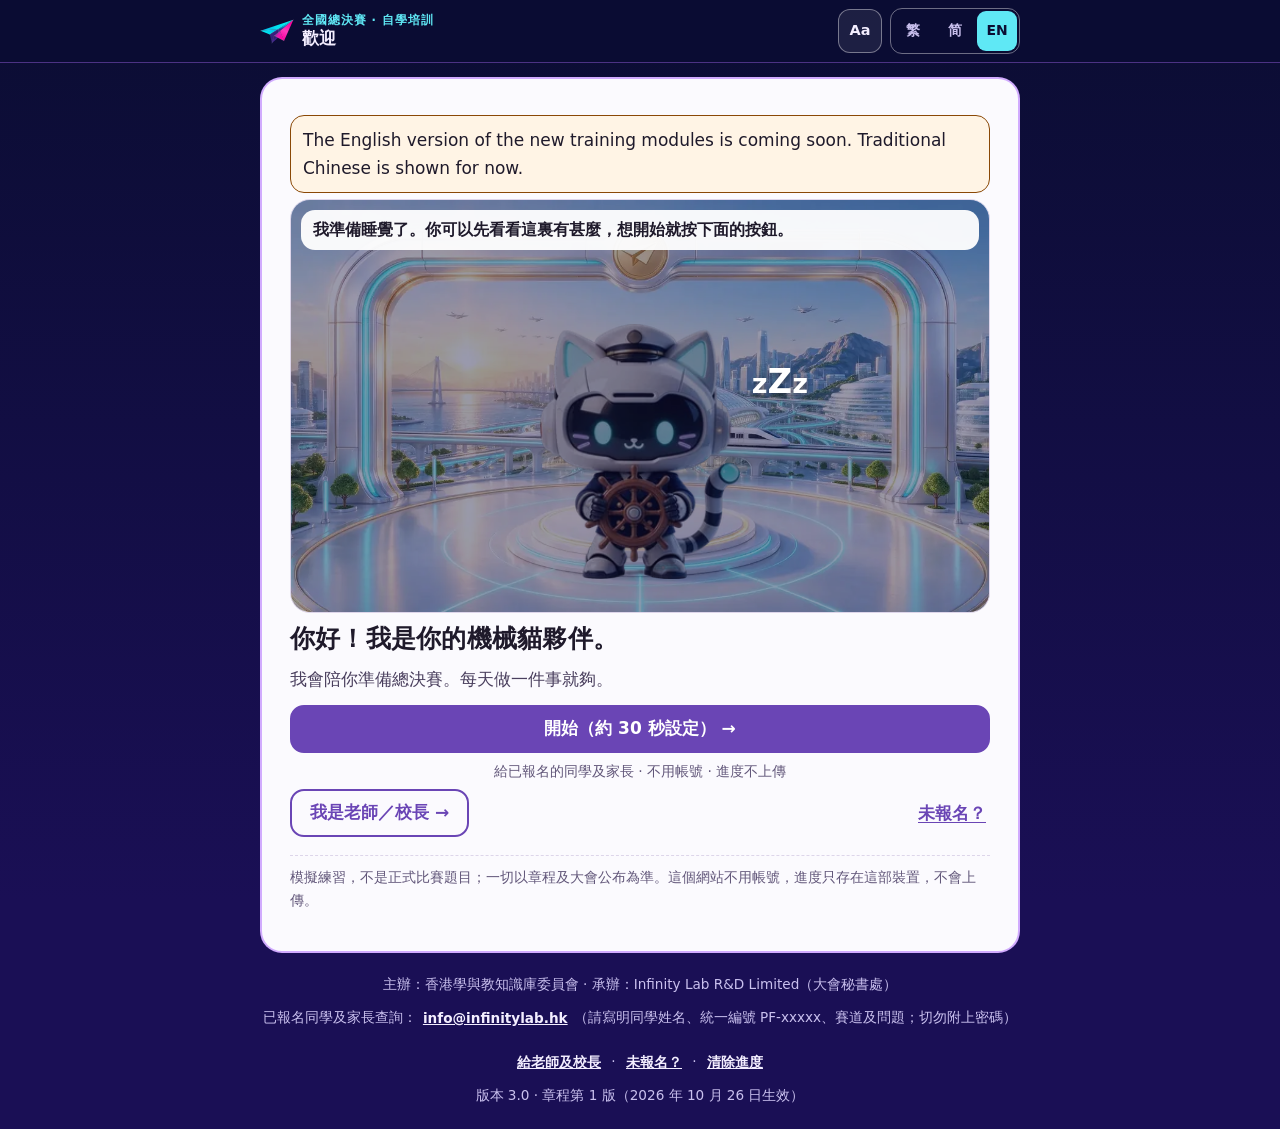
==== commit 2b28f381: "R12: 舊列車頁跟隨顯示設定、每屏有「模擬練習，不是正式比賽題目」、移除開發字眼及懸空句、修正 4 處對比 - build_legacy.py：讀本機 pf-training-v3 的字體三級（zo" ====
--- a/play/train.html
+++ b/play/train.html
@@ -693,7 +693,7 @@
    教練 = 固定文字提示,只問唔答;示範要完成自評先解鎖;只用兩條已批示範題(紅線 9)。 */
 const IMG={h1:'../img/h1.webp',h2:'../img/h2.webp',h3:'../img/h3.webp',h4:'../img/h4.webp',h5:'../img/h5.webp',f0:'../img/f0.webp',f1:'../img/f1.webp',f2:'../img/f2.webp',f3:'../img/f3.webp',f4:'../img/f4.webp',f5:'../img/f5.webp',r0:'../img/r0.webp',r0u:'../img/r0u.webp',alvw:'../img/alvw.webp',h6:'../img/h6.webp',f6:'../img/f6.webp',h7:'../img/h7.webp',f7:'../img/f7.webp',h8:'../img/h8.webp',f8:'../img/f8.webp'};
 const PFMARK=`<svg xmlns="http://www.w3.org/2000/svg" viewBox="40 130 596 428" fill="none"><defs><linearGradient id="pfm-a" x1="95" y1="339" x2="523" y2="177" gradientUnits="userSpaceOnUse"><stop stop-color="#00BCEB"/><stop offset=".52" stop-color="#00E0EF"/><stop offset="1" stop-color="#00F0ED"/></linearGradient><linearGradient id="pfm-b" x1="262" y1="304" x2="202" y2="404" gradientUnits="userSpaceOnUse"><stop stop-color="#00BEEB"/><stop offset="1" stop-color="#00E7EF"/></linearGradient><linearGradient id="pfm-c" x1="478" y1="226" x2="493" y2="276" gradientUnits="userSpaceOnUse"><stop stop-color="#00C7EB"/><stop offset=".5" stop-color="#008ACB"/><stop offset="1" stop-color="#29348F"/></linearGradient><linearGradient id="pfm-d" x1="245" y1="378" x2="346" y2="433" gradientUnits="userSpaceOnUse"><stop stop-color="#35217C"/><stop offset=".55" stop-color="#362080"/><stop offset="1" stop-color="#29185E"/></linearGradient><linearGradient id="pfm-e" x1="282" y1="435" x2="325" y2="483" gradientUnits="userSpaceOnUse"><stop stop-color="#241458"/><stop offset="1" stop-color="#48269C"/></linearGradient><linearGradient id="pfm-f" x1="574" y1="209" x2="430" y2="440" gradientUnits="userSpaceOnUse"><stop stop-color="#FF009D"/><stop offset=".58" stop-color="#FA3BBC"/><stop offset="1" stop-color="#FF08A6"/></linearGradient><linearGradient id="pfm-g" x1="306" y1="392" x2="406" y2="460" gradientUnits="userSpaceOnUse"><stop stop-color="#7133A7"/><stop offset=".48" stop-color="#E716B1"/><stop offset="1" stop-color="#FF04A7"/></linearGradient></defs><path d="M50 330 625 140 363 301Z" fill="url(#pfm-a)"/><path d="m50 330 194-64 119 35Z" fill="#009FE2" opacity=".12"/><path d="m50 330 313-29-151 94Z" fill="url(#pfm-b)"/><path d="m212 395 151-94 2 53-76 64-39 129Z" fill="url(#pfm-d)"/><path d="m250 547 39-129 65 36Z" fill="url(#pfm-e)"/><path d="m250 547 13-105 23-39 77-74 2 25-76 64Z" fill="#21124F" opacity=".22"/><path d="m363 301 262-161-260 214Z" fill="url(#pfm-c)"/><path d="M625 140 462 507 392 334Z" fill="url(#pfm-f)"/><path d="m392 334-103 84 173 89Z" fill="url(#pfm-g)"/><path d="m50 330 313-29 262-161-336 278-39 129m-38-152 151-94 2 53m-76 64 173 89-70-173" stroke="#FFF" stroke-opacity=".9" stroke-width="2.5" stroke-linecap="round" stroke-linejoin="round"/></svg>`;
-const I18N={"tc": {"u": {"event": "香港大學全國總決賽 · 賽道二", "title": "賽道二 · 數學建模挑戰 體驗版", "sub": "給老師和同學:親身走一次賽道二的思考過程(約 15–20 分鐘)", "stepSub": "第 {n} / 8 站 · {s}", "home": "← 首頁", "langAria": "語言", "themeAria": "切換明暗", "train": "灣區時光列車號", "railAria": "八個車站進度", "stationEb": "第 {n} 站", "locked": "未到站", "tEb": "給老師 · 賽道二是甚麼?", "tH": "數學建模挑戰:真實情境,沒有唯一答案,評的是推理", "tDoH": "學生要做甚麼", "tDo": "讀一個真實情境,分清資料、限制和線索;揀出自己最重視的一樣;作合理假設,用算式或表格建立模型;檢查計劃是否符合限制;最後說出「如果……就會改為……」。", "tRbH": "評審看甚麼(章程 12.5 五項準則,滿分 100)", "rb": ["理解問題及運用資料", "提出合理假設並說明依據", "選用數學概念及建立模型", "運用數學及解讀結果", "辨識模型局限及適用條件"], "tJoinH": "參賽方式", "tJoin": "香港大學全國總決賽(2027 年 1 月 2 日)包括三個賽道。賽道二設 2A「作品匯報」及 2B「現場考試」,兩項都不需要參加初賽,不設成績門檻。", "tFine": "本體驗版示範賽道二的建模思考方法,不是正式比賽題目。正式題目、提交方式及評分細則,以章程及大會通知為準。", "tUse": "怎樣用:老師可先用「老師試看」逐站看一遍(不用填寫),再在課堂投影,或讓學生個人 / 小組完成。不用帳號、不用安裝,作答不會上傳。", "hEb": "Practifly AI · 不用帳號 · 作答不上傳", "hH": "一節課內,帶學生親身做一次數學建模", "hP": "真實情境 · 沒有唯一答案 · 評的是推理。可以全班投影,也可以讓學生個人或小組完成。", "r0Name": "機械貓", "r0Hi": "我是機械貓,你的列車嚮導。八個車站,一站一站陪你拆題!", "langPick": "選擇語言", "four": [["讀題", "分清資料、限制、線索"], ["揀最重視", "排第一、第二"], ["建模計算", "假設、算式、檢查"], ["幾時要改", "改數字,看結果"]], "pickH": "揀一條路線上車", "qLabel": "題目 {c}", "platform": "{c} 線", "stNew": "未開始", "stDone": "已到站 · ★ {n} / 5", "stGo": "行駛中 · 第 {n} 站", "goNew": "開始挑戰", "goCont": "繼續", "heroesH": "五位英雄 = 五張思考卡", "heroesP": "遇到困難,可以按「給我一個提示」。提示由問題開始,最後只給句式或算式框架,答案要自己想。", "cardn": ["最重要的事", "我的假設", "我的模型", "計算與檢查", "幾時要改"], "heroN": ["火眼俠", "透視俠", "破解俠", "驗算俠", "建模隊長"], "cat": {"q": ["要決定甚麼", "需要作出甚麼決定?"], "d": ["數據", "題目給的事實和數字"], "c": ["限制", "計劃必須遵守"], "k": ["線索", "要變成假設或推論"], "p": ["個人意願", "可作優先考慮,由你決定"], "x": ["干擾資料", "看似有用,但不需要"], "": ["擦走", "清除顏色"]}, "steps": ["讀題上色", "揀最重視", "五張思考卡", "試改數字", "一分鐘匯報", "自我評星", "看示範", "完成車票"], "gRead": "再上色 {n} 句,才可以繼續(最少 5 句)", "gPri1": "先揀一樣排第一", "gPri2": "寫一句理由", "gCards": "還未寫:思考卡 {list}", "gSim": "先拉一拉滑桿,看看結果怎樣變", "readTip": "第一步不是計算,而是問:需要作出甚麼決定?你最重視甚麼?揀一支顏色筆,再點題目裏的句子(再點一次可以取消)。", "pensH": "顏色筆", "cmpShow": "看建議分類(上色 5 句後可以看)", "cmpHide": "收起建議分類", "cmpH": "對照建議分類", "cmpP": "你和建議一樣的有 <b>{a} / {b}</b> 句。答案不是唯一的 —— 有「?」的,想想:你為甚麼這樣分?", "cmpCols": ["句子", "你的", "建議"], "noColor": "不用上色", "next1": "下一站:揀最重視", "priH": "對你來說,哪一項更重要?", "priP": "兩樣都有道理。建模的第一步,是揀一樣排第一。", "both": "兩樣都想要……", "bothTip": "兩樣都想要,很正常!但真實世界常常要取捨:兩樣都想要,很可能兩樣都做不好。試試揀一樣排第一,另一樣排第二 —— 之後在「幾時要改」再照顧它。", "whyL": "我揀這一樣排第一,因為……", "whyPh": "寫一句理由", "next2": "下一站:五張思考卡", "coachH": "教練 · 只會提問,不會給你答案", "coachAsk": "教練問", "thinkT": "想一想", "tmStart1": "計時 1 分鐘", "hintBtn": ["給我一個提示", "再給一個提示", "最後一個提示"], "hintN": "提示 {n}", "hintDone": "提示已經用完 —— 答案要你自己想!", "youPicked": "你在上一站揀了:{x} 排第一。", "myIdea": "我的想法", "ph2": "可以寫算式,例如 ___ × ___ = ___", "ph": "寫下你的想法……", "prevCard": "← 上一張", "nextCard": "下一張:{x} →", "next3": "下一站:試改數字", "simH": "試改數字:幾時要改計劃?", "simP": "先把左邊設成你的計劃,再拉「假設」的滑桿,看看你的計劃在甚麼時候不符合限制。", "simMine": "先把這裏設成你在思考卡寫的計劃", "grp": "{n} 組", "each": "每組", "minN": "{n} 分鐘", "libTry": "試試改假設:交接要多久?", "hand": "交接", "libHint": "題目說「一至兩分鐘」。拉到 1、2,再拉到 3 看看!", "fitOk": "在 40 分鐘內完成(還剩 {n} 分鐘)", "fitNo": "超出 40 分鐘 {n} 分鐘!", "lim40": "40 分鐘", "tlA": "每組挑書", "tlB": "交接", "kvT": "一共用", "kvIn": "今天可以去的同學", "kvInV": "{n} / 30 位", "kvM": "每組挑書時間", "kvMLess": "比主任說的 10 分鐘少", "kvOut": "今天去不到", "kvOutV": "{n} 位", "ariaM": "每組分鐘", "ariaH": "交接分鐘", "ariaTL": "時間線", "order": "訂", "pcs": "{n} 個", "perTry": "試試改假設:每人平均吃多少件?", "per": "每人", "sl": "{n} 件", "pzHint": "題目說「2 至 3 件」。拉到 2、2.5,再拉到 3 看看!", "tea": "把 3 位老師也算上(派對共 {n} 人)", "lack": "不夠吃!還欠 {n} 件", "over": "超出預算 ${n}!", "money": "${n}", "okPz": "夠吃,又不超預算(剩 {n} 件)", "pzEat": "有人吃的件", "pzLeft": "剩下的件", "pzLack": "不夠的", "need": "需要", "needS": "{p} 人 × {s} 件", "have": "訂了", "haveS": "{n} 個 × 8 件", "pay": "要付", "budget": "預算 $800", "left": "剩下", "short": "不夠", "waste": "剩下超過 1 個(8 件),會浪費", "hungry": "有人沒得吃", "ariaN": "薄餅個數", "ariaP": "每人件數", "ariaPz": "薄餅圖", "noteL": "我發現……(可以寫:如果 ____,我的計劃就要改)", "notePh": "例如:如果 ____ ,就會 ____", "next4": "下一站:一分鐘匯報", "repH": "我的一分鐘匯報", "tmStart": "開始 1 分鐘", "tmRe": "重新計時", "tmUp": "時間到", "repP": "照着五格順序讀出來,一格大約 10 秒。每講到一張思考卡,就有一粒思考星星!", "rep1": "我最重視 {x}。", "rep1e": "(第一)", "because": ",因為 {x}", "rep2": "我假設 {x}。", "rep2e": "_____,因為 _____", "rep3": "所以我的計劃是 {x}{chk}。", "rep3e": "_____(算式)", "check": ";檢查:{x}", "rep4": "如果 {x}。", "rep4e": "_____,我就會改為 _____", "repEdit": "想改句子?回到「五張思考卡」修改,這裏會自動更新。", "repFormula": "一分鐘匯報公式", "next5": "下一站:自我評星", "rateTip": "誠實地剔:你的思考卡做到了哪幾樣?每做到一樣,就得到一粒星星和一個英雄徽章。", "rateH": "思考星星", "rateEmpty": "你的思考卡 {c} 還是空的 —— 真的做到了嗎?", "myStars": "我的星星:{n} / 5", "star5": "全部做到!你已經是數學建模小隊長!", "star3": "很好!看看示範,想想還差哪一樣。", "star0": "沒關係,看完示範再試一次,星星會越來越多!", "popGo": "{h} 發動!", "next6": "完成自評,解鎖示範", "lockH": "完成自我評星,才可以看示範", "lockP": "機械貓把示範鎖在下一站。先誠實地評一評自己!", "demoH": "示範:兩個計劃都合理", "demoP": "評分看的是推理,不是唯一的「標準答案」。講清楚最重視甚麼、代價是甚麼、幾時要改,就是數學建模。", "ifPri": "如果最重視", "mine": "你也這樣揀", "trapH": "常見錯法", "say": "你的計劃和示範不一樣?沒關係!只要理由講得清楚、算式對、有檢查限制,也是好計劃。", "improveL": "看完示範,我想改進的地方是……(可選)", "improvePh": "例如:我忘記了 ____ ,下次會 ____", "next7": "下一站:完成車票", "arrive": "到站!", "unlockP": "八個車站全部走完。機械貓為你印好了到站紀念車票!", "tkEb": "到站紀念 · 完成車票", "fromV": "讀題站", "toV": "建模站", "route": "{c} 線", "date": "{y} 年 {m} 月 {d} 日", "noName": "不用寫姓名", "myPri": "我最重視", "myRep": "我的一分鐘匯報", "found": "試改數字,我發現", "improve": "看完示範,我想改進", "badges": "我的英雄徽章({n} / 5)", "tkNo": "車票編號", "srcLine": "題目來源:{s}(虛構示範資料)· Practifly AI 數學建模挑戰 · 本頁不使用 AI", "shot": "可以截圖保存這張車票。", "replay": "再看一次到站動畫", "other": "挑戰另一條題 →", "redo": "重新做這一題", "redoSure": "再按一次確認重做", "foot": "本頁不使用 AI · 不用帳號 · 作答不會上傳 · 進度只存在這部裝置,用完可按「清除進度」", "clr": "清除進度", "clrSure": "再按一次確認清除", "cleared": "已清除這部裝置上的進度", "modesH": "老師工具", "wsT": "熱身(全班投影)", "wsD": "約 15–20 分鐘(視組數)· 老師帶全班或小組一起拆一條題,最後每組做一分鐘匯報。", "tplT": "一分鐘匯報模板", "tplD": "五格:問題 → 假設 → 模型 → 建議 → 局限。分初小、中小、高小、初中四級,可直接投影。", "open": "打開", "playH": "揀題目和玩法", "playP": "個人挑戰:一個人走完 8 個車站。小組挑戰:3–6 人用一部裝置,五張思考卡分給組員負責(6 人時多一位計時員)。", "solo": "個人挑戰", "team": "小組挑戰", "soloMins": "15–20 分鐘", "teamMins": "20–25 分鐘", "teamSetH": "小組上車前", "teamSetP": "填好組名和人數。五張思考卡會分給組員,每人負責帶領一張;匯報時每人講自己那一格。", "teamName": "組名(可選)", "teamNamePh": "例如:第 3 組", "teamN": "組員人數", "teamRoles": "分工", "member": "組員 {n}", "leads": "{m} 負責", "teamGo": "全組上車 →", "teamTicket": "小組車票", "teamDefault": "我們這一組", "teamPeople": "{n} 人", "teamPriP": "全組商量:兩樣都有道理,揀一樣排第一。", "teamRateTip": "全組一起誠實地剔:你們的思考卡做到了哪幾樣?", "teamSay": "每位組員講自己負責的那一格。", "speaker": "{m} 講", "tplH": "一分鐘匯報 · 五格模板", "tplP": "五格對應評審的五項準則。按次序講,一格大約 10 秒。", "lvl": "程度", "yourCard": "你的思考卡", "emptyCard": "(思考卡 {c} 還未寫)", "tplEdit": "想改內容?回到「五張思考卡」修改,這裏會自動更新。", "priTag": "最重視:{x}", "wsEb": "熱身 · 全班一起拆題", "wsH": "數學建模熱身", "wsP": "老師按「下一步」帶全班走五段,每段有建議時間。最後每組用五格模板做一分鐘匯報。", "wsPickQ": "今日題目", "wsPickL": "匯報程度", "wsStart": "開始熱身 →", "wsPh": ["開場", "讀題上色", "揀最重視", "小組拆題", "一分鐘匯報", "總結"], "wsTime": ["", "3 分鐘", "1 分鐘", "8 分鐘", "每組 1 分鐘", "1 分鐘"], "wsPrev": "← 上一步", "wsNext": "下一步 →", "wsEnd": "回到首頁", "wsReveal": "下一類顏色", "wsRevealAll": "全部已上色", "wsReadP": "先問:需要作出甚麼決定?再找數據、限制、線索、個人意願和干擾資料。", "wsPriP": "沒有對錯,揀你最重視那一樣。舉手看看全班怎樣揀。", "wsPriTap": "老師可點選全班較多人揀的一樣", "wsThinkP": "每段換一位英雄提問(③ 模型、④ 計算各 2 分鐘)。小組一起寫下五張思考卡。", "wsMin": "第 {n} 分鐘", "wsReady": "最後一分鐘:準備匯報!用五格模板,每人講一格。", "wsTimer": "開始計時 {m} 分鐘", "wsGroup": "第 {n} 組", "wsNextGrp": "下一組", "wsSumH": "兩個計劃都合理", "wsSumP": "評推理,不評唯一答案。講清楚最重視甚麼、假設、算式、檢查和幾時要改,就是數學建模。", "wsMore": "回家再玩:個人挑戰或小組挑戰,走完 8 個車站。", "kbd": "鍵盤:← → 換步驟 · 空白鍵開始計時", "docTitle": "賽道二數學建模體驗", "track": "賽道二", "from": "起點", "to": "終點", "entH": "四種用法,揀一種開始", "ent": [["全班熱身", "投影 · 約 15–20 分鐘", "老師按「下一步」,帶全班拆一條題"], ["個人挑戰", "15–20 分鐘", "學生自己走完 8 個車站"], ["小組挑戰", "20–25 分鐘", "3–6 人,五張思考卡分工"], ["一分鐘匯報模板", "可投影 · 可列印", "五格對應評審五項準則"]], "pickQ": "請揀題目 A 或 B", "flowH": "學生會經歷的四步", "schEb": "給學校", "schH": "融入日常教學,不只是一次比賽", "schP": "同一套思考步驟,可以在課堂、社團和數學集市反覆使用。", "sch": [["課堂熱身", "約 15–20 分鐘 · 全班投影", "單元開始時用一條題,帶全班走一次「讀題 → 取捨 → 假設 → 模型 → 幾時要改」。", "打開熱身"], ["小組挑戰", "一節課或數學社團 · 20–25 分鐘", "3–6 人一組,五張思考卡分工,完成後得到小組車票,可以截圖展示。", "揀題目開始"], ["數學集市攤位", "每輪約 5 分鐘 · 學生做攤主", "把示範題變成動手攤位:用紙薄餅切件訂購,或用紙條排圖書館時間線。", "看攤位玩法"], ["一分鐘匯報展示", "課堂或集市展板", "每組用五格模板講一分鐘:問題 → 假設 → 模型 → 建議 → 局限。", "打開模板"]], "cycH": "一個學期這樣循環", "cyc": [["第 1–2 週", "熱身:題目 A"], ["第 3–4 週", "小組挑戰"], ["第 5–6 週", "換題目 B"], ["數學集市", "學生做攤主,用五格匯報"], ["12 月", "交 2A 作品,或報 2B 現場考試"]], "cycNote": "賽道二 2A 以作品參賽,2B 為現場考試,兩項都不需要參加初賽;日期以《學生需知》為準。", "peek": "老師先看:示範與常見錯法 →", "stallH": "數學集市攤位玩法(每輪 5 分鐘)", "stallGoal": "目標", "stallNeed": "物資", "stallSteps": "玩法", "stallSay": "學生匯報一句", "stalls": [{"t": "攤位 A:圖書館分組時間線", "goal": "在 40 分鐘內,排好全班 30 位同學分組到圖書館的時間線。", "need": "題目卡、40 格時間線紙條(1 格 = 1 分鐘)、兩種顏色紙條(挑書時間 / 交接時間)、計時器", "steps": ["攤主讀題,參加者先說:最重視「今天都到」還是「足夠時間挑書」?(1 分鐘)", "參加者揀交接要幾分鐘(1、1.5 或 2),寫在紙條上。(1 分鐘)", "用顏色紙條在時間線上排出分組和交接,檢查有沒有超過 40 格。(2 分鐘)", "把交接改為 3 分鐘再試一次,說一句「如果……我就會改為……」。(1 分鐘)"], "say": "我最重視 ____;我假設交接 ____ 分鐘,分 ____ 組,一共 ____ 分鐘;如果 ____,我就會改為 ____。"}, {"t": "攤位 B:紙薄餅切件訂購", "goal": "在 $800 預算內,為 30 位同學和 3 位老師訂薄餅。", "need": "題目卡、紙薄餅約 12 個(每個切 8 件)、$80 紙鈔 10 張、33 個人形名牌", "steps": ["攤主讀題,參加者先說:最重視「每個人都吃得飽」還是「不浪費食物」?(1 分鐘)", "參加者揀每人吃幾件(2、2.5 或 3),寫在紙條上。(1 分鐘)", "用紙鈔「買」薄餅,把紙件分給名牌,檢查錢和件數夠不夠。(2 分鐘)", "把每人件數改為 3 再試一次,說一句「如果……我就會改為……」。(1 分鐘)"], "say": "我最重視 ____;我假設每人吃 ____ 件,訂 ____ 個,要 $____;如果 ____,我就會改為 ____。"}], "stallMore": "攤位卡另附 PDF(A5 單張 / A4 一頁兩張,繁 / 簡),可直接列印。", "qNote": "", "ph4": "寫下計算和檢查……最後加一句:所以我建議 ____", "teamTimer": "計時員:提醒每段時間,匯報時做主持", "teamMyPri": "我們最重視", "teamMyRep": "我們的一分鐘匯報", "teamBadges": "我們的英雄徽章({n} / 5)", "teamPriH": "對你們這一組來說,哪一項更重要?", "teamWhyL": "我們揀這一樣排第一,因為……", "clrTip": "共用裝置?用完請按頁底「清除進度」。", "lvNote": "初小 / 初中:本頁兩條示範題適合小三至小六,可配合校本題目使用。", "pv": "老師試看", "pvShort": "老師試看(不用填寫)", "pvGo": "老師試看:每站直接打開 →", "pvBar": "老師試看中:每個車站都可以直接打開,提示已全部展開,示範已解鎖;不會影響學生的進度。", "pvExit": "離開預覽", "pvOther": "換題目 {c}", "miss": "未寫", "ctaEb": "下一步", "ctaH": "參加賽道二 · 數學建模挑戰", "ctaKid": "同學:把這一頁給老師或家長看。", "ctaP": "賽道二設 2A「作品匯報」及 2B「現場考試」,兩項都不需要參加初賽。", "ctaD1T": "2A 作品匯報", "ctaD1": "12 月 4 日或之前報名;12 月 11 日或之前提交作品", "ctaD2T": "2B 現場考試", "ctaD2": "首輪:學校 12 月 1 日、個人 12 月 4 日或之前報名;第二輪 12 月 18 日(列入候補)", "ctaD3T": "全國總決賽", "ctaD3": "2027 年 1 月 2 日 · 香港大學", "ctaSchT": "學校報名", "ctaSchS": "電郵索取 Form 2 / 3 及列印包", "ctaParT": "家長個人報名", "ctaParS": "打開網上報名表", "ctaAskT": "查詢", "ctaAskS": "WhatsApp 大會秘書處", "ctaMailSub": "學校報名:索取 Form 2 / 3 及賽道二列印包(請註明學校名稱)", "ctaOrg": "主辦:香港學與教知識庫委員會 · 承辦:Infinity Lab R&D Limited(大會秘書處)", "ctaContact": "", "ctaNote": "按鈕會打開電郵、報名表或 WhatsApp;本頁仍然不會上傳你的作答。", "eventAll": "香港大學全國總決賽", "event1": "香港大學全國總決賽 · 賽道一", "event3": "香港大學全國總決賽 · 賽道三", "hubBack": "← 三條賽道", "t1Back": "← 選年級", "docHub": "Practifly AI 三條賽道體驗", "doc1": "賽道一 5 題快測", "doc3": "賽道三創作小遊戲", "hubTitle": "三條賽道 · 體驗入口", "hubSub": "賽道一快測 · 賽道二建模 · 賽道三創作", "hubEb": "Practifly AI · 不用帳號 · 作答不上傳", "hubH": "三條賽道,先玩一次再決定", "hubP": "三段體驗可以分開玩。玩完會看到報名日期和報名方法。", "hubFor": "適合", "hubTime": "時間", "hub": {"t1": {"no": "賽道一", "name": "數理思維挑戰", "what": "5 題快測:選年級,做 5 題選擇題,每題即時看題解。", "for": "小一至中六 · 大學組", "time": "約 5 分鐘", "go": "開始快測"}, "t2": {"no": "賽道二", "name": "數學建模挑戰", "what": "用兩條示範題,親身走一次建模思考:讀題、定優先、寫假設、試改數字、一分鐘匯報。", "for": "小三至小六;老師可全班投影", "time": "約 15–20 分鐘", "go": "進入賽道二"}, "t3": {"no": "賽道三", "name": "AIGC 文化視覺創作", "what": "創作小遊戲:揀子題、排四格故事板、把提示詞寫具體、提交前檢查。文字較多,初小同學可由老師或家長陪同。", "for": "小學至中學", "time": "約 3–5 分鐘", "go": "開始小遊戲"}}, "hubPv": "老師試看賽道二(不用填寫)", "cta0H": "三條賽道的報名日期", "cta0P": "三條賽道各自報名、各自評獎,學生可以參加多於一條賽道。", "cta0D1T": "賽道一", "cta0D1": "首輪:學校 12 月 1 日、個人 12 月 4 日或之前報名;第二輪 12 月 18 日(列入候補)", "cta0D2T": "賽道二", "cta0D2": "2A 作品匯報:12 月 4 日或之前報名,12 月 11 日或之前提交作品。2B 現場考試:首輪學校 12 月 1 日、個人 12 月 4 日;第二輪 12 月 18 日(列入候補)", "cta0D3T": "賽道三", "cta0D3": "12 月 4 日或之前報名;12 月 11 日或之前提交作品", "cta0D4T": "全國總決賽", "cta0D4": "2027 年 1 月 2 日 · 香港大學", "ctaSchS0": "電郵索取 Form 2 / 3", "ctaMailSub0": "學校報名:索取 Form 2 / 3(請註明學校名稱及賽道)", "cta1H": "參加賽道一 · 數理思維挑戰", "cta1P": "正式的校內初賽評估是 50 題、50 分鐘,在平台作答。報名總決賽並完成一次校內初賽評估,就具備總決賽資格,不設成績門檻。", "cta1D1T": "首輪報名", "cta1D1": "學校 12 月 1 日、個人 12 月 4 日或之前", "cta1D2T": "第二輪報名", "cta1D2": "12 月 18 日或之前(列入候補);同日或之前完成校內初賽評估", "cta1D3T": "城市決賽同學", "cta1D3": "2026 年城市決賽參賽學生毋須校內初賽評估", "cta1D4T": "全國總決賽", "cta1D4": "2027 年 1 月 2 日 · 香港大學(現場作答 50 題、50 分鐘)", "ctaSchS1": "電郵索取 Form 2 / 3", "ctaMailSub1": "學校報名:索取 Form 2 / 3(賽道一;請註明學校名稱)", "cta3H": "參加賽道三 · AIGC 文化視覺創作", "cta3P": "作品是 30 至 60 秒短片,或四至八格連環圖;創作在 Heritage AI 平台進行。", "cta3D1T": "報名", "cta3D1": "12 月 4 日或之前", "cta3D2T": "提交作品", "cta3D2": "12 月 11 日或之前(連同創作說明)", "cta3D3T": "全國總決賽", "cta3D3": "2027 年 1 月 2 日 · 香港大學(入圍學生現場匯報)", "ctaSchS3": "電郵索取 Form 2 / 3", "ctaMailSub3": "學校報名:索取 Form 2 / 3(賽道三;請註明學校名稱)", "t1Title": "賽道一 · 數理思維挑戰", "t1Sub": "5 題快測:選年級 → 做 5 題 → 每題即時看題解", "t1Eb": "賽道一 · 5 題快測", "t1H": "選你的年級,做 5 題試試", "t1P": "題目來自大會的模擬練習卷,每個年級 10 題:先做 5 題,做完可以再做 5 題。全部是選擇題,選完即時看到對錯和題解。", "t1Note": "這些是模擬練習題,不是正式比賽試題;正式試卷賽前保密。這裏不計時、不排名,作答不會上傳。", "t1Grp": "年級按香港課程劃分。", "t1Pri": "小學", "t1Sec": "中學", "t1Uni": "大學", "t1G": {"P1": "小一", "P2": "小二", "P3": "小三", "P4": "小四", "P5": "小五", "P6": "小六", "S1": "中一", "S2": "中二", "S3": "中三", "S4": "中四", "S5": "中五", "S6": "中六", "U": "大學組"}, "t1Prog": "已做 {n} / 10", "t1Ra": "快測 5 題", "t1Rb": "再做 5 題", "t1Q": "第 {n} 題(共 {m} 題)", "t1Pick": "請選一個答案", "t1Right": "答對了!", "t1Wrong": "未答對。正確答案是 {a}。", "t1Your": "你的答案", "t1Ans": "正確答案", "t1Dim": "這一題對應的思維維度", "t1Sol": "題解", "t1Qid": "題目編號", "t1Next": "下一題", "t1See": "看結果", "t1ResEb": "結果", "t1ResH": "{g}:第一次答對 {a} 題 · 第二次答對 {b} 題 · 未答對 {c} 題", "t1ResP": "下面只列事實:每一題的作答情況、對應的思維維度,以及你選過的錯誤選項屬於哪一類常見錯因。5 題不足以判斷思維強弱。", "t1Ok": "答對", "t1No": "未答對", "t1Review": "再看題目和題解", "t1More": "再做 5 題", "t1Other": "換年級", "t1Again": "重做這 5 題", "t1All": "這個年級的 10 題模擬練習題,你已經全部做完。", "t1UNote": "大學組的報名安排,以大會通知為準。", "t1GsH": "賽道一每題只對應一項思維維度,共八項", "gs": {"GS1-ME": "度量與估算", "GS2-CT": "批判性思考", "GS3-LO": "邏輯", "GS4-PS": "解難", "GS5-CN": "概念化", "GS6-DR": "演繹推理", "GS7-CR": "創意", "GS8-MM": "數學建模"}, "t3Title": "賽道三 · AIGC 文化視覺創作", "t3Sub": "創作小遊戲:四站,約 3–5 分鐘", "t3Eb": "賽道三 · 創作小遊戲", "t3Steps": ["揀子題", "排故事板", "提示詞升級", "提交前檢查", "創作通行證"], "t3StepEb": "第 {n} 站", "t3Disc": "這不是正式任務,也不會生成圖像。正式任務、平台及提交方式,以章程及大會通知為準。", "t3Theme": "主題:「三十載・同行——我眼中的家與灣區」", "t3s1P": "賽道三的作品,要講一個關於家與灣區三十年變化的故事。子題二選一,先揀一個:", "t3Sub1": {"a": "香江故事", "b": "灣區同心"}, "t3Eg": {"a": "示範題材:家中三代人眼中的維港", "b": "示範題材:由羅湖過境到乘坐高鐵"}, "t3s1Note": "兩個示範題材取自章程的例子。正式創作時,要用你自己的故事。", "t3g1": "先揀一個子題", "t3s2P": "故事板用四格寫出「起、承、轉、合」,每格一句話和一個文化元素;其中一格要有一項用數字表達的三十年變化,並寫明來源。依次點選卡片:先點「起」,再點「承」「轉」「合」。", "t3Qhz": ["起", "承", "轉", "合"], "t3Sb": {"a": [["故事由外婆開始:她說起自己年輕時看到的維港。", "渡海小輪"], ["媽媽接着說:她讀書時看到的維港,和外婆說的不一樣。", "海濱夜景"], ["輪到我了:我去查資料,找到一項用數字表達的三十年變化:____。", "維港兩岸"], ["最後,我們三代人一起站在海濱,約定下一個三十年再來看。", "一家人"]], "b": [["故事由爸爸開始:他說小時候跟家人回鄉,是在羅湖過境的。", "回鄉探親"], ["爸爸接着說:那時一家人提着行李,慢慢走過口岸。", "行李"], ["輪到我了:我第一次乘坐高鐵,又去查資料,找到一項用數字表達的三十年變化:____。", "高鐵列車"], ["最後,我們一家約定,下次一起乘高鐵去探望親戚。", "一家團聚"]]}, "t3El": "文化元素", "t3Slot": "點下面的卡片放進來", "t3Pool": "未排的卡片", "t3PoolDone": "四張卡片都排好了。點上面的格子可以取回卡片。", "t3Num": "有「____」的一格是數字格:數字要自己查證,並寫明來源。這個小遊戲不會提供任何數字。", "t3Reset": "重排", "t3Check": "核對次序", "t3Show": "看示範次序", "t3s2Ok": "次序正確!起、承、轉、合都排對了。", "t3s2No": "有 {n} 格要調整(標了 ✗ 的格子)。可以重排,也可以看示範次序。", "t3s2Why": "示範次序:「起」開始故事,「承」接着發展,「轉」帶來新發現(數字放在這一格),「合」收結。", "t3g2": "先排好四張卡片,再按「核對次序」", "t3s3P": "提示詞越具體,越容易得到想要的畫面。每格圖像用一組提示詞:主體、場景、風格、情感。每類揀一張卡片,把含糊的一句變具體。", "t3Vague": "含糊的提示詞", "t3VagueV": {"a": "畫一幅維港的圖。", "b": "畫一幅高鐵的圖。"}, "t3Pcat": ["主體", "場景", "風格", "情感"], "t3Popt": {"a": [["一艘渡海小輪", "一家三代人的背影", "海濱的欄杆和海鷗"], ["黃昏的維港海濱", "清晨的碼頭", "夜晚的海濱"], ["水彩畫", "剪紙", "繪本插畫"], ["溫暖", "懷念", "期待"]], "b": [["一列高鐵列車", "提着行李的一家人背影", "靠窗看風景的小朋友背影"], ["高鐵車站大堂", "口岸大樓外", "車窗外的城市"], ["水彩畫", "剪紙", "繪本插畫"], ["興奮", "溫暖", "期待"]]}, "t3Ptpl": "{style}風格:{scene},{subj},氣氛{mood}。", "t3Tip": "不生成真人肖像:主體用背影、物品或風景,不用可辨識的真人樣貌。", "t3V1": "第 1 版", "t3V2": "第 2 版", "t3Now": "具體的提示詞", "t3Keep": "記下第 1 版,再改一次", "t3Iter": "正式創作時,每格最少修改提示詞再生成一次,並保留提示詞紀錄。現在換最少一張卡片,寫出第 2 版。", "t3Same": "第 2 版要和第 1 版最少有一處不同", "t3g3a": "四類卡片各揀一張", "t3g3b": "按「記下第 1 版,再改一次」", "t3Log": "提示詞紀錄", "t3s4P": "作品提交後,大會先做合規初審。看看下面五張作品說明卡:哪些可以提交,哪些要先改?", "t3Rule3": "AI 素養三規則:不生成真人肖像 · 標註「AI 生成」· 尊重版權與文化", "t3Chk": [["作品片頭標示了「AI 生成」。", "可以提交。作品首格或片頭須標示「AI 生成」。"], ["主角是用 AI 生成的一位著名歌手。", "要先改。不可以生成真人肖像,包括公眾人物,以及可辨識的家人或同學。"], ["故事板寫了一項三十年變化的數字,但沒有寫來源。", "要先改。三十年變化的數據,要附可查證的來源。"], ["配樂用了一首流行曲,沒有取得授權,也沒有註明出處。", "要先改。使用他人受版權保護的圖像、音樂或影片,須已取得授權或屬公有領域,並註明出處。"], ["保留了提示詞紀錄;創作說明寫了主題及子題、文化元素、數據及來源、AI 使用方法和個人反思。", "可以提交。創作說明須包括這五項(不多於 200 字);提示詞紀錄要保留,評審可要求提交。"]], "t3Can": "可以提交", "t3Fix": "要先改", "t3JudgeOk": "判斷正確", "t3JudgeNo": "再想想", "t3s4Score": "五張卡片,你判斷對了 {n} 張。", "t3g4": "五張卡片都要判斷", "t3N": ["下一站:排故事板", "下一站:提示詞升級", "下一站:提交前檢查", "領取創作通行證"], "t3PassEb": "創作通行證", "t3PassH": "四站完成!", "t3PassSub": "子題", "t3PassSb": "故事板", "t3PassSbV": "起、承、轉、合 四格", "t3PassChk": "提交前檢查", "t3PassChkV": "判斷對了 {n} / 5 張", "t3PassStub": "賽道三 · 小遊戲完成", "t3PassNo": "通行證編號", "t3RubH": "正式評審的七項準則", "t3RubP": "評審看學生的構思、數據、史實核對及說明,不評 AI 畫面本身的精美程度。", "t3Rub": ["主題契合", "文化內涵與史實準確", "數理元素(數據運用與邏輯結構)", "創意", "AI 運用", "創作說明", "AI 素養"], "t3Redo": "再玩一次", "t3Shot": "可以截圖保存這張通行證。", "hero6": "估算俠", "hero7": "推理俠", "hero8": "創意俠", "heroTag": {"0": "列車嚮導", "1": "識破陷阱", "2": "看穿本質", "3": "大題拆細", "4": "步步驗證", "5": "現實變模型", "6": "先估一估", "7": "有根有據", "8": "多想一招"}, "gsTip": {"GS1-ME": "量得準、估得巧:先估算再計算", "GS2-CT": "先問一句「真的嗎?」:辨析與評估", "GS3-LO": "看出規律:推導、排列與歸納", "GS4-PS": "一步一步拆解:選擇解題策略", "GS5-CN": "換個情境也會用:概念遷移", "GS6-DR": "因為……所以……:有根據地推導", "GS7-CR": "不只一種方法:多元解法", "GS8-MM": "把生活變成數學:情境建模"}, "crewH": "機械貓和八位思維英雄", "crewP": "每位英雄代表一項思維維度。做賽道一的題目時,對應的英雄會出場:先給提示,不直接給答案。", "hubHi": "我是機械貓!三條賽道,你想先試哪一條?", "t1HowH": "這個快測怎樣玩", "t1How": ["先自己想,選一個答案。", "答錯不會馬上看到答案:英雄先給「讀題」和「策略」提示,你再選一次。", "最後看分層題解:計算、反思,以及每個選項錯在哪裏。"], "t1Coach": "{h} · {g}", "t1WrongHero": "這個答案未對。先不看答案,再想一次!", "t1EtLead": "選這個答案,常見的原因是", "etTip": {"E1": "再讀一次題目:已知甚麼?要求的是甚麼?", "E2": "思路可能是對的。把每一步重新算一次,看看有沒有算錯。", "E3": "想一想這一題用的是哪個概念,它的意思是甚麼。", "E4": "換一個做法試試:先求甚麼,再求甚麼?", "E5": "逐步檢查:每一步的「因為……所以……」都成立嗎?", "E6": "留意單位、圖表或算式的轉換有沒有寫對。"}, "t1Hint1": "提示 1 · 讀題", "t1Hint2": "提示 2 · 策略", "t1Ask1": "給我提示 1:讀題", "t1Ask2": "再給我提示 2:策略", "t1Retry": "先自己再想一想;需要時才按提示。想好了,再選一次(剛才的答案已劃掉)。", "t1R1": "第一次就答對了!", "t1R2": "第二次答對了!", "t1R3": "這次未答對。正確答案是 {a}。", "t1SolH": "分層題解", "t1SolP": "由上而下看:讀題 → 策略 → 計算 → 反思。選項診斷寫的是每個選項常見的錯因。", "t1AllOpt": "看其餘選項錯在哪裏", "t1HintN": "用了 {n} 個提示", "t1Mine": "你選過", "t1SelfH": "自己檢查一下:這一題……", "t1Self": ["我本來就會", "我不太肯定,有一半是猜的", "看完提示或題解,現在明白了", "還不太明白,想問老師"], "t1AskT": "你標了「想問老師」:第 {list} 題。可以把這一頁給老師看。", "t1S1": "第一次答對", "t1S2": "第二次答對", "t1S3": "未答對", "t1BadgeH": "這幾題你答對了", "t1BadgeP": "每個思維維度在這 5 題只有一題;沒有出現的英雄,不代表那一項較弱。虛線圈是第二次才答對。", "t1EtH": "你選過的錯誤選項:常見錯因", "t1EtP": "下次遇到同類題目,可以這樣想:", "t1EtN": "{n} 次", "t1Teach": "給老師及家長:每題只對應一項思維維度;錯因是題庫為每個錯誤選項預先標註的常見原因,不是對同學的評價。正式評估有 50 題,報告以八項思維維度為基礎。", "t1DoneH": "5 題完成!", "t1DoneP": "看看每一題的作答情況和分層題解。", "t3DoneP": "四站完成,這是你的創作通行證。", "t3AimL": "這一站對應的評審準則", "t3Aim": ["主題契合(20 分):作品是否回應主題及所選子題,詮釋是否具體。", "數理元素(20 分):三十年變化數據是否準確並有來源;故事起承轉合是否合乎邏輯。", "AI 運用(10 分):提示詞是否具體,有否透過迭代改進作品。", "AI 素養(10 分):是否標註 AI 生成,妥善處理版權及肖像,並反思 AI 的限制。"], "t3Fn": ["開始故事:誰、在哪裏", "接着發展", "新的發現或變化(數字放這一格)", "收結:感受或約定"], "t3GoalH": "第 2 版,我想改善哪一項?", "t3g3c": "先選想改善的一項,再換那一類的卡片", "t3GoalL": "第 2 版的改善目標", "t3PassNote": "體驗紀念,不是參賽證明", "curEb": "課程對應", "curH": "給老師及課程主任:這條賽道的課程對應", "curHAll": "給老師及課程主任:三條賽道的課程對應", "curR": ["學科", "跨學科元素", "STEAM 範疇", "共通能力(主要培養)", "思維維度(GS)"], "steamL": {"S": "科學", "T": "科技", "E": "工程", "A": "藝術", "M": "數學"}, "curExt": "延伸", "cur": {"t1": {"subj": "數學(以香港小學及中學數學課程為範圍)", "x": "以數學科為本;章程列明的課程更新重點包括 STEAM 教育", "steam": "數學(M)為本。", "skills": "數學能力、解決問題能力、明辨性思考能力", "gs": "正式評估八項全覆蓋,每題只對應一項;這個快測每 5 題涉及其中 5 項。"}, "t2": {"subj": "數學(數學建模)", "x": "以真實情境為本的數學學習:作出選擇、建立模型、解釋建議;章程列明的課程更新重點包括跨課程學習及 STEAM 教育", "steam": "數學(M)為本。教育局通告第 10/2026 號指明:「數學建模學習活動應被視為數學科的 STEAM 學習活動」。", "skills": "數學能力、解決問題能力、明辨性思考能力;兼及溝通能力", "gs": "四項為主;另外兩項須有延伸表現才評定。"}, "t3": {"subj": "視覺藝術、中國歷史與文化、小學人文科(及常識科)、資訊科技", "x": "視覺藝術、歷史與文化、資訊科技,加上數學(以數據表達三十年變化);章程列明的課程更新重點包括跨課程學習和閱讀、STEAM 教育及媒體和資訊素養", "steam": "藝術(A)、科技(T)及數學(M):視覺創作、運用生成式 AI、以數據表達變化。", "skills": "創造力、溝通能力、運用資訊科技能力、明辨性思考能力", "gs": "四項為主;數學建模須有延伸表現才評定。"}}, "curSrc": "學科、共通能力、課程更新重點及思維維度取自章程(第 11 至 13 章及附錄一);教育局通告引文見章程 12.1。思維維度名稱沿用章程(例如「批判性思考」),共通能力名稱沿用教育局(例如「明辨性思考能力」)。STEAM 範疇由大會秘書處按上述學科對照。"}, "strip": {"why": "^(因為|因为)", "t1": "^(我們|我)?假設", "t2": "^(所以)?(我們|我)?的?計劃是", "t3": "^檢查[:：]?", "t4": "^如果"}, "q": {"lib": {"title": "全班一起到圖書館", "src": "全國總決賽賽道二示範題(小三至小四)", "lv": ["小三至小四", "除法有餘數", "時間計算"], "mins": "約 15–20 分鐘", "chunks": ["4B 班有 30 位同學。", "他們的圖書課長 40 分鐘。", "圖書館一次只可容納 8 位同學，", "所以全班要分組進入。", "每一組可用的時間相同。", "圖書館主任說，同學大約需要 10 分鐘才能挑選自己喜歡的書。", "一組離開、下一組進場時，需要一至兩分鐘。", "老師希望每位同學今天都能到圖書館。", "請為這節課訂立計劃。", "對你來說，哪一項更重要：", "每位同學今天都到圖書館，", "還是", "每位同學有足夠時間挑書？", "請說明你的計劃。"], "noX": "這條題沒有干擾資料 —— 但每次都要檢查一次!", "pri": {"a": "每位同學今天都到圖書館", "b": "每位同學有足夠時間挑書"}, "hint": [["需要作出甚麼決定?你最重視甚麼?排第一、第二。", "題目最後問你「哪一項更重要」—— 那兩樣是甚麼?", "如果兩樣都想要,會不會兩樣都做不好?試試只揀一樣排第一。", "可以這樣開始:「我最重視 ____,因為 ____。」"], ["題目哪一句沒有給你準確的數字?你會揀甚麼數字?為甚麼?", "找找橙色線索:「一至兩分鐘」—— 你會揀 1、1.5 還是 2?", "揀小一點,時間比較夠用;揀大一點,計劃比較穩妥。你想冒多大的險?", "可以這樣寫:「我假設交接要 ___ 分鐘,因為 ___。」"], ["你會用甚麼數學,把計劃寫出來?", "圖書館一次只可以進 8 位同學,30 位同學要分成多少組?", "用除法試試:30 ÷ 8 = ?如果有餘數,餘下的同學怎麼辦?", "試試列出:總時間 = ___ × ___ + ___ × ___。每個空格是甚麼?"], ["計對了嗎?你的計劃放得進限制嗎?", "你的計劃一共用多少分鐘?", "和 40 分鐘比較:多了還是少了?", "再數一次:你分了幾組?組與組之間要交接幾次?比組數多還是少?"], ["如果你的假設錯了,計劃要怎樣改?", "如果交接其實要 3 分鐘,你的計劃還行嗎?(下一站可以用滑桿試試)", "如果你把另一樣排第一,計劃會怎樣不同?", "可以這樣寫:「如果 ____,我就會改為 ____。」"]], "rate": ["我說出最重視「今天都到」還是「足夠時間挑書」,並排了第一", "我把「一至兩分鐘」變成一個數字,並說出理由", "我有分組、算式或表格(例如 30 ÷ 8)", "我算出總時間,並和 40 分鐘比較", "我說出「如果……就會改為……」"], "plans": [["假設交接 2 分鐘:「2 分鐘是穩妥的選擇」", "分 4 組(8、8、8、6 位同學),每組 8 分鐘", "4 × 8 + 3 × 2 = 38 分鐘,比 40 分鐘少 ✓", "代價:每組只有 8 分鐘,不是圖書館主任說的 10 分鐘", "幾時要改:交接要 3 分鐘 → 41 分鐘,太長 → 改為每組 7 分鐘"], ["3 組各 10 分鐘,交接 2 次", "3 × 10 + 2 × 2 = 34 分鐘,比 40 分鐘少 ✓", "每位進去的同學都有足夠時間挑書", "代價:有 6 位同學今天去不到,要改天才來"]], "traps": ["30 ÷ 8 = 3,丟掉了餘數 → 有 6 位同學沒有被安排", "揀了最短的交接 1 分鐘卻沒有測試 → 如果交接要 2 分鐘,就要 42 分鐘,超時", "兩樣都想要,卻沒有說哪一樣更重要"], "demoSrc": "兩個計劃取自賽道二示範高分答案;常見錯法取自示範評語。"}, "pizza": {"title": "班會派對訂薄餅", "src": "全國總決賽賽道二示範題改編", "lv": ["小三至小六", "乘法和除法", "金錢"], "mins": "約 15–20 分鐘", "chunks": ["4B 班有 30 位同學和 3 位老師，", "班會派對要訂薄餅。", "每個薄餅切 8 件，", "每個 $80，", "班會最多可用 $800。", "老師說，同學通常每人吃 2 至 3 件，有些吃得多、有些吃得少。", "剩下的薄餅不可以帶回家。", "薄餅店有芝士和夏威夷兩款口味。", "請為派對訂立計劃：要訂多少個薄餅？", "對你來說，哪一項更重要：", "每個人都吃得飽，", "還是", "不浪費食物？"], "noX": "", "pri": {"a": "每個人都吃得飽", "b": "不浪費食物"}, "hint": [["需要作出甚麼決定?你最重視甚麼?排第一、第二。哪一句不用理會?", "題目最後問你「哪一項更重要」—— 那兩樣是甚麼?", "如果兩樣都想要,會不會兩樣都做不好?試試只揀一樣排第一。", "可以這樣開始:「我最重視 ____,因為 ____。」"], ["題目哪一句沒有給你準確的數字?你會揀甚麼數字?為甚麼?", "找找橙色線索:「2 至 3 件」—— 你會揀 2、2.5 還是 3?", "揀少一點,比較不會浪費;揀多一點,大家比較吃得飽。這和你最重視的那一樣有沒有關係?", "可以這樣寫:「我假設每人吃 ___ 件,因為 ___。」"], ["你會用甚麼數學,計出要訂多少個薄餅?", "派對一共有多少人?老師也會吃啊!", "試試列出:總件數 = ___ × ___;一個薄餅有 8 件,要用甚麼方法算?", "除不盡的話,應該多訂一個還是少訂一個?少訂的話,會不會有人沒得吃?"], ["計對了嗎?你的計劃放得進限制嗎?", "你訂的薄餅一共要多少錢?", "和 $800 比較:夠不夠?", "再檢查一次:薄餅個數 × 8,是不是不少於總件數?"], ["如果你的假設錯了,計劃要怎樣改?", "如果很多同學都吃 3 件,你的計劃還行嗎?(下一站可以用滑桿試試)", "如果你把另一樣排第一,計劃會怎樣不同?", "可以這樣寫:「如果 ____,我就會改為 ____。」"]], "rate": ["我說出最重視「每個人都吃得飽」還是「不浪費食物」,並排了第一", "我把「2 至 3 件」變成一個數字,並說出理由", "我有算式,並說明 3 位老師吃多少(例如假設和同學一樣)", "我算出要用多少錢,並和 $800 比較", "我說出「如果……就會改為……」"], "plans": [["用盡預算:訂 10 個,10 × 80 = $800 ✓", "10 × 8 = 80 件;每人 2 件要 33 × 2 = 66 件,還多 14 件給吃得多的同學", "代價:可能有剩,而剩下的不可以帶回家", "幾時要改:80 ÷ 33 ≈ 2.4,平均每人多於約 2.4 件,10 個就不夠;錢已用完,不能加訂 → 改為訂 9 個($720),用餘下 $80 買其他小食"], ["假設每人 2 件:33 × 2 = 66 件", "66 ÷ 8 = 8 餘 2 → 要訂 9 個(只訂 8 個就不夠)", "9 × 80 = $720,比 $800 少 ✓,共 72 件,只剩 6 件", "幾時要改:如果很多同學吃 3 件就不夠 → 預留 $80,隨時加訂 1 個"]], "traps": ["忘記 3 位老師:30 × 2 = 60 件 → 只訂 8 個(64 件),但連老師要 66 件", "66 ÷ 8 = 8 餘 2,只訂 8 個 → 只有 64 件,比 66 件少", "假設每人 3 件卻沒有檢查預算:33 × 3 = 99,99 ÷ 8 = 12 餘 3 → 要 13 個;13 × 80 = 1,040,超支", "兩樣都想要,卻沒有說哪一樣更重要"], "demoSrc": "兩個計劃和常見錯法由 Practifly AI 按題目驗算。"}}, "tpl": {"cells": ["問題", "假設", "模型", "建議", "局限"], "crit": ["理解問題及運用資料", "提出合理假設並說明依據", "選用數學概念及建立模型", "運用數學及解讀結果", "辨識模型局限及適用條件"], "lv": {"p12": {"name": "初小", "sub": "小一至小二", "st": ["我們要決定 ____。我最想要 ____。", "我猜 ____,因為 ____。", "我用 ____(畫圖 / 加法 / 減法)來計。", "我建議 ____。", "如果 ____,就要改。"]}, "p34": {"name": "中小", "sub": "小三至小四", "st": ["我們要決定 ____;我最重視 ____。", "我假設 ____,因為 ____。", "我的算式是 ____。", "算出來是 ____,放得進 ____,所以我建議 ____。", "如果 ____,我就會改為 ____。"]}, "p56": {"name": "高小", "sub": "小五至小六", "st": ["要決定 ____;我把 ____ 排第一、____ 排第二,因為 ____。", "題目只說 ____,我假設 ____,理由是 ____。", "我用 ____(算式 / 表格)表示 ____ 和 ____ 的關係。", "結果是 ____;檢查:____ 沒有超過 ____。我建議 ____,代價是 ____。", "這個計劃在 ____ 時適用;如果 ____ 超過 ____,就要改為 ____。"]}, "s13": {"name": "初中", "sub": "中一至中三", "st": ["決策是 ____;優先次序:____ 先於 ____,理由是 ____。", "關鍵假設:____ = ____(依據:____);另一個合理數值是 ____。", "模型:____(公式 / 表格 / 圖),其中 ____ 代表 ____。", "結果 ____;與限制比較:____。建議 ____,取捨是 ____。", "當 ____ 由 ____ 變到 ____,結論會 ____;適用範圍是 ____。"]}}}}, "sc": {"u": {"event": "香港大学全国总决赛 · 赛道二", "title": "赛道二 · 数学建模挑战 体验版", "sub": "给老师和同学:亲身走一次赛道二的思考过程(约 15–20 分钟)", "stepSub": "第 {n} / 8 站 · {s}", "home": "← 首页", "langAria": "语言", "themeAria": "切换明暗", "train": "湾区时光列车号", "railAria": "八个车站进度", "stationEb": "第 {n} 站", "locked": "未到站", "tEb": "给老师 · 赛道二是什么?", "tH": "数学建模挑战:真实情境,没有唯一答案,评的是推理", "tDoH": "学生要做什么", "tDo": "读一个真实情境,分清资料、限制和线索;选出自己最重视的一样;作合理假设,用算式或表格建立模型;检查计划是否符合限制;最后说出“如果……就会改为……”。", "tRbH": "评审看什么(章程 12.5 五项准则,满分 100)", "rb": ["理解问题及运用资料", "提出合理假设并说明依据", "选用数学概念及建立模型", "运用数学及解读结果", "辨识模型局限及适用条件"], "tJoinH": "参赛方式", "tJoin": "香港大学全国总决赛(2027 年 1 月 2 日)包括三个赛道。赛道二设 2A“作品汇报”及 2B“现场考试”,两项都不需要参加初赛,不设成绩门槛。", "tFine": "本体验版示范赛道二的建模思考方法,不是正式比赛题目。正式题目、提交方式及评分细则,以章程及大会通知为准。", "tUse": "怎样用:老师可先用“老师试看”逐站看一遍(不用填写),再在课堂投影,或让学生个人 / 小组完成。不用账号、不用安装,作答不会上传。", "hEb": "Practifly AI · 不用账号 · 作答不上传", "hH": "一节课内,带学生亲身做一次数学建模", "hP": "真实情境 · 没有唯一答案 · 评的是推理。可以全班投影,也可以让学生个人或小组完成。", "r0Name": "机械猫", "r0Hi": "我是机械猫,你的列车向导。八个车站,一站一站陪你拆题!", "langPick": "选择语言", "four": [["读题", "分清资料、限制、线索"], ["选最重视", "排第一、第二"], ["建模计算", "假设、算式、检查"], ["什么时候要改", "改数字,看结果"]], "pickH": "选一条路线上车", "qLabel": "题目 {c}", "platform": "{c} 线", "stNew": "未开始", "stDone": "已到站 · ★ {n} / 5", "stGo": "行驶中 · 第 {n} 站", "goNew": "开始挑战", "goCont": "继续", "heroesH": "五位英雄 = 五张思考卡", "heroesP": "遇到困难,可以按“给我一个提示”。提示由问题开始,最后只给句式或算式框架,答案要自己想。", "cardn": ["最重要的事", "我的假设", "我的模型", "计算与检查", "什么时候要改"], "heroN": ["火眼侠", "透视侠", "破解侠", "验算侠", "建模队长"], "cat": {"q": ["要决定什么", "需要作出什么决定?"], "d": ["数据", "题目给的事实和数字"], "c": ["限制", "计划必须遵守"], "k": ["线索", "要变成假设或推论"], "p": ["个人意愿", "可作优先考虑,由你决定"], "x": ["干扰资料", "看似有用,但不需要"], "": ["擦掉", "清除颜色"]}, "steps": ["读题上色", "选最重视", "五张思考卡", "试改数字", "一分钟汇报", "自我评星", "看示范", "完成车票"], "gRead": "再上色 {n} 句,才可以继续(最少 5 句)", "gPri1": "先选一样排第一", "gPri2": "写一句理由", "gCards": "还未写:思考卡 {list}", "gSim": "先拉一拉滑杆,看看结果怎样变", "readTip": "第一步不是计算,而是问:需要作出什么决定?你最重视什么?选一支颜色笔,再点题目里的句子(再点一次可以取消)。", "pensH": "颜色笔", "cmpShow": "看建议分类(上色 5 句后可以看)", "cmpHide": "收起建议分类", "cmpH": "对照建议分类", "cmpP": "你和建议一样的有 <b>{a} / {b}</b> 句。答案不是唯一的 —— 有“?”的,想想:你为什么这样分?", "cmpCols": ["句子", "你的", "建议"], "noColor": "不用上色", "next1": "下一站:选最重视", "priH": "对你来说,哪一项更重要?", "priP": "两样都有道理。建模的第一步,是选一样排第一。", "both": "两样都想要……", "bothTip": "两样都想要,很正常!但真实世界常常要取舍:两样都想要,很可能两样都做不好。试试选一样排第一,另一样排第二 —— 之后在“什么时候要改”再照顾它。", "whyL": "我选这一样排第一,因为……", "whyPh": "写一句理由", "next2": "下一站:五张思考卡", "coachH": "教练 · 只会提问,不会给你答案", "coachAsk": "教练问", "thinkT": "想一想", "tmStart1": "计时 1 分钟", "hintBtn": ["给我一个提示", "再给一个提示", "最后一个提示"], "hintN": "提示 {n}", "hintDone": "提示已经用完 —— 答案要你自己想!", "youPicked": "你在上一站选了:{x} 排第一。", "myIdea": "我的想法", "ph2": "可以写算式,例如 ___ × ___ = ___", "ph": "写下你的想法……", "prevCard": "← 上一张", "nextCard": "下一张:{x} →", "next3": "下一站:试改数字", "simH": "试改数字:什么时候要改计划?", "simP": "先把左边设成你的计划,再拉“假设”的滑杆,看看你的计划在什么时候不符合限制。", "simMine": "先把这里设成你在思考卡写的计划", "grp": "{n} 组", "each": "每组", "minN": "{n} 分钟", "libTry": "试试改假设:换组要多久?", "hand": "换组", "libHint": "题目说“一至两分钟”。拉到 1、2,再拉到 3 看看!", "fitOk": "在 40 分钟内完成(还剩 {n} 分钟)", "fitNo": "超出 40 分钟 {n} 分钟!", "lim40": "40 分钟", "tlA": "每组挑书", "tlB": "换组", "kvT": "一共用", "kvIn": "今天可以去的同学", "kvInV": "{n} / 30 位", "kvM": "每组挑书时间", "kvMLess": "比主任说的 10 分钟少", "kvOut": "今天去不了", "kvOutV": "{n} 位", "ariaM": "每组分钟", "ariaH": "换组分钟", "ariaTL": "时间线", "order": "订", "pcs": "{n} 个", "perTry": "试试改假设:每人平均吃多少块?", "per": "每人", "sl": "{n} 块", "pzHint": "题目说“2 至 3 块”。拉到 2、2.5,再拉到 3 看看!", "tea": "把 3 位老师也算上(派对共 {n} 人)", "lack": "不够吃!还欠 {n} 块", "over": "超出预算 {n} 元!", "money": "{n} 元", "okPz": "够吃,又不超预算(剩 {n} 块)", "pzEat": "有人吃的块", "pzLeft": "剩下的块", "pzLack": "不够的", "need": "需要", "needS": "{p} 人 × {s} 块", "have": "订了", "haveS": "{n} 个 × 8 块", "pay": "要付", "budget": "预算 800 元", "left": "剩下", "short": "不够", "waste": "剩下超过 1 个(8 块),会浪费", "hungry": "有人没得吃", "ariaN": "披萨个数", "ariaP": "每人块数", "ariaPz": "披萨图", "noteL": "我发现……(可以写:如果 ____,我的计划就要改)", "notePh": "例如:如果 ____ ,就会 ____", "next4": "下一站:一分钟汇报", "repH": "我的一分钟汇报", "tmStart": "开始 1 分钟", "tmRe": "重新计时", "tmUp": "时间到", "repP": "照着五格顺序读出来,一格大约 10 秒。每说到一张思考卡,就有一颗思考星星!", "rep1": "我最重视 {x}。", "rep1e": "(第一)", "because": ",因为 {x}", "rep2": "我假设 {x}。", "rep2e": "_____,因为 _____", "rep3": "所以我的计划是 {x}{chk}。", "rep3e": "_____(算式)", "check": ";检查:{x}", "rep4": "如果 {x}。", "rep4e": "_____,我就会改为 _____", "repEdit": "想改句子?回到“五张思考卡”修改,这里会自动更新。", "repFormula": "一分钟汇报公式", "next5": "下一站:自我评星", "rateTip": "诚实地勾选:你的思考卡做到了哪几样?每做到一样,就得到一颗星星和一个英雄徽章。", "rateH": "思考星星", "rateEmpty": "你的思考卡 {c} 还是空的 —— 真的做到了吗?", "myStars": "我的星星:{n} / 5", "star5": "全部做到!你已经是数学建模小队长!", "star3": "很好!看看示范,想想还差哪一样。", "star0": "没关系,看完示范再试一次,星星会越来越多!", "popGo": "{h} 发动!", "next6": "完成自评,解锁示范", "lockH": "完成自我评星,才可以看示范", "lockP": "机械猫把示范锁在下一站。先诚实地评一评自己!", "demoH": "示范:两个计划都合理", "demoP": "评分看的是推理,不是唯一的“标准答案”。说清楚最重视什么、代价是什么、什么时候要改,就是数学建模。", "ifPri": "如果最重视", "mine": "你也这样选", "trapH": "常见错法", "say": "你的计划和示范不一样?没关系!只要理由讲得清楚、算式对、有检查限制,也是好计划。", "improveL": "看完示范,我想改进的地方是……(可选)", "improvePh": "例如:我忘记了 ____ ,下次会 ____", "next7": "下一站:完成车票", "arrive": "到站!", "unlockP": "八个车站全部走完。机械猫为你印好了到站纪念车票!", "tkEb": "到站纪念 · 完成车票", "fromV": "读题站", "toV": "建模站", "route": "{c} 线", "date": "{y} 年 {m} 月 {d} 日", "noName": "不用写姓名", "myPri": "我最重视", "myRep": "我的一分钟汇报", "found": "试改数字,我发现", "improve": "看完示范,我想改进", "badges": "我的英雄徽章({n} / 5)", "tkNo": "车票编号", "srcLine": "题目来源:{s}(虚构示范资料)· Practifly AI 数学建模挑战 · 本页不使用 AI", "shot": "可以截图保存这张车票。", "replay": "再看一次到站动画", "other": "挑战另一道题 →", "redo": "重新做这一题", "redoSure": "再按一次确认重做", "foot": "本页不使用 AI · 不用账号 · 作答不会上传 · 进度只存在这台设备,用完可按“清除进度”", "clr": "清除进度", "clrSure": "再按一次确认清除", "cleared": "已清除这台设备上的进度", "modesH": "老师工具", "wsT": "热身(全班投影)", "wsD": "约 15–20 分钟(视组数)· 老师带全班或小组一起拆一道题,最后每组做一分钟汇报。", "tplT": "一分钟汇报模板", "tplD": "五格:问题 → 假设 → 模型 → 建议 → 局限。分低年级、中年级、高年级、初中四级,可直接投影。", "open": "打开", "playH": "选题目和玩法", "playP": "个人挑战:一个人走完 8 个车站。小组挑战:3–6 人用一台设备,五张思考卡分给组员负责(6 人时多一位计时员)。", "solo": "个人挑战", "team": "小组挑战", "soloMins": "15–20 分钟", "teamMins": "20–25 分钟", "teamSetH": "小组上车前", "teamSetP": "填好组名和人数。五张思考卡会分给组员,每人负责带领一张;汇报时每人讲自己那一格。", "teamName": "组名(可选)", "teamNamePh": "例如:第 3 组", "teamN": "组员人数", "teamRoles": "分工", "member": "组员 {n}", "leads": "{m} 负责", "teamGo": "全组上车 →", "teamTicket": "小组车票", "teamDefault": "我们这一组", "teamPeople": "{n} 人", "teamPriP": "全组商量:两样都有道理,选一样排第一。", "teamRateTip": "全组一起诚实地勾选:你们的思考卡做到了哪几样?", "teamSay": "每位组员讲自己负责的那一格。", "speaker": "{m} 讲", "tplH": "一分钟汇报 · 五格模板", "tplP": "五格对应评审的五项准则。按次序讲,一格大约 10 秒。", "lvl": "年级段", "yourCard": "你的思考卡", "emptyCard": "(思考卡 {c} 还未写)", "tplEdit": "想改内容?回到“五张思考卡”修改,这里会自动更新。", "priTag": "最重视:{x}", "wsEb": "热身 · 全班一起拆题", "wsH": "数学建模热身", "wsP": "老师按“下一步”带全班走五段,每段有建议时间。最后每组用五格模板做一分钟汇报。", "wsPickQ": "今日题目", "wsPickL": "汇报年级段", "wsStart": "开始热身 →", "wsPh": ["开场", "读题上色", "选最重视", "小组拆题", "一分钟汇报", "总结"], "wsTime": ["", "3 分钟", "1 分钟", "8 分钟", "每组 1 分钟", "1 分钟"], "wsPrev": "← 上一步", "wsNext": "下一步 →", "wsEnd": "回到首页", "wsReveal": "下一类颜色", "wsRevealAll": "全部已上色", "wsReadP": "先问:需要作出什么决定?再找数据、限制、线索、个人意愿和干扰资料。", "wsPriP": "没有对错,选你最重视那一样。举手看看全班怎样选。", "wsPriTap": "老师可点选全班较多人选的一样", "wsThinkP": "每段换一位英雄提问(③ 模型、④ 计算各 2 分钟)。小组一起写下五张思考卡。", "wsMin": "第 {n} 分钟", "wsReady": "最后一分钟:准备汇报!用五格模板,每人讲一格。", "wsTimer": "开始计时 {m} 分钟", "wsGroup": "第 {n} 组", "wsNextGrp": "下一组", "wsSumH": "两个计划都合理", "wsSumP": "评推理,不评唯一答案。说清楚最重视什么、假设、算式、检查和什么时候要改,就是数学建模。", "wsMore": "回家再玩:个人挑战或小组挑战,走完 8 个车站。", "kbd": "键盘:← → 换步骤 · 空格键开始计时", "docTitle": "赛道二数学建模体验", "track": "赛道二", "from": "起点", "to": "终点", "entH": "四种用法,选一种开始", "ent": [["全班热身", "投影 · 约 15–20 分钟", "老师按“下一步”,带全班拆一道题"], ["个人挑战", "15–20 分钟", "学生自己走完 8 个车站"], ["小组挑战", "20–25 分钟", "3–6 人,五张思考卡分工"], ["一分钟汇报模板", "可投影 · 可打印", "五格对应评审五项准则"]], "pickQ": "请选题目 A 或 B", "flowH": "学生会经历的四步", "schEb": "给学校", "schH": "融入日常教学,不只是一次比赛", "schP": "同一套思考步骤,可以在课堂、社团和数学集市反复使用。", "sch": [["课堂热身", "约 15–20 分钟 · 全班投影", "单元开始时用一道题,带全班走一次“读题 → 取舍 → 假设 → 模型 → 什么时候要改”。", "打开热身"], ["小组挑战", "一节课或数学社团 · 20–25 分钟", "3–6 人一组,五张思考卡分工,完成后得到小组车票,可以截图展示。", "选题目开始"], ["数学集市摊位", "每轮约 5 分钟 · 学生做摊主", "把示范题变成动手摊位:用纸披萨切块订购,或用纸条排图书馆时间线。", "看摊位玩法"], ["一分钟汇报展示", "课堂或集市展板", "每组用五格模板讲一分钟:问题 → 假设 → 模型 → 建议 → 局限。", "打开模板"]], "cycH": "一个学期这样循环", "cyc": [["第 1–2 周", "热身:题目 A"], ["第 3–4 周", "小组挑战"], ["第 5–6 周", "换题目 B"], ["数学集市", "学生做摊主,用五格汇报"], ["12 月", "交 2A 作品,或报 2B 现场考试"]], "cycNote": "赛道二 2A 以作品参赛,2B 为现场考试,两项都不需要参加初赛;日期以《学生需知》为准。", "peek": "老师先看:示范与常见错法 →", "stallH": "数学集市摊位玩法(每轮 5 分钟)", "stallGoal": "目标", "stallNeed": "物资", "stallSteps": "玩法", "stallSay": "学生汇报一句", "stalls": [{"t": "摊位 A:图书馆分组时间线", "goal": "在 40 分钟内,排好全班 30 位同学分组到图书馆的时间线。", "need": "题目卡、40 格时间线纸条(1 格 = 1 分钟)、两种颜色纸条(挑书时间 / 换组时间)、计时器", "steps": ["摊主读题,参加者先说:最重视“今天都到”还是“足够时间挑书”?(1 分钟)", "参加者选换组要几分钟(1、1.5 或 2),写在纸条上。(1 分钟)", "用颜色纸条在时间线上排出分组和换组,检查有没有超过 40 格。(2 分钟)", "把换组改为 3 分钟再试一次,说一句“如果……我就会改为……”。(1 分钟)"], "say": "我最重视 ____;我假设换组 ____ 分钟,分 ____ 组,一共 ____ 分钟;如果 ____,我就会改为 ____。"}, {"t": "摊位 B:纸披萨切块订购", "goal": "在 800 元预算内,为 30 位同学和 3 位老师订披萨。", "need": "题目卡、纸披萨约 12 个(每个切 8 块)、80 元纸钞 10 张、33 个人形名牌", "steps": ["摊主读题,参加者先说:最重视“每个人都吃得饱”还是“不浪费食物”?(1 分钟)", "参加者选每人吃几块(2、2.5 或 3),写在纸条上。(1 分钟)", "用纸钞“买”披萨,把纸块分给名牌,检查钱和块数够不够。(2 分钟)", "把每人块数改为 3 再试一次,说一句“如果……我就会改为……”。(1 分钟)"], "say": "我最重视 ____;我假设每人吃 ____ 块,订 ____ 个,要 ____ 元;如果 ____,我就会改为 ____。"}], "stallMore": "摊位卡另附 PDF(A5 单张 / A4 一页两张,繁 / 简),可直接打印。", "qNote": "题目情境在香港:$ = 港元;“4B 班”即四年级 B 班。", "ph4": "写下计算和检查……最后加一句:所以我建议 ____", "teamTimer": "计时员:提醒每段时间,汇报时做主持", "teamMyPri": "我们最重视", "teamMyRep": "我们的一分钟汇报", "teamBadges": "我们的英雄徽章({n} / 5)", "teamPriH": "对你们这一组来说,哪一项更重要?", "teamWhyL": "我们选这一样排第一,因为……", "clrTip": "共用设备?用完请按页底“清除进度”。", "lvNote": "低年级 / 初中:本页两道示范题适合三至六年级,可配合校本题目使用。", "pv": "老师试看", "pvShort": "老师试看(不用填写)", "pvGo": "老师试看:每站直接打开 →", "pvBar": "老师试看中:每个车站都可以直接打开,提示已全部展开,示范已解锁;不会影响学生的进度。", "pvExit": "离开预览", "pvOther": "换题目 {c}", "miss": "未写", "ctaEb": "下一步", "ctaH": "参加赛道二 · 数学建模挑战", "ctaKid": "同学:把这一页给老师或家长看。", "ctaP": "赛道二设 2A“作品汇报”及 2B“现场考试”,两项都不需要参加初赛。", "ctaD1T": "2A 作品汇报", "ctaD1": "12 月 4 日或之前报名;12 月 11 日或之前提交作品", "ctaD2T": "2B 现场考试", "ctaD2": "首轮:学校 12 月 1 日、个人 12 月 4 日或之前报名;第二轮 12 月 18 日(列入候补)", "ctaD3T": "全国总决赛", "ctaD3": "2027 年 1 月 2 日 · 香港大学", "ctaSchT": "学校报名", "ctaSchS": "发邮件索取报名表及打印资料包", "ctaParT": "家长个人报名", "ctaParS": "打开网上报名表", "ctaAskT": "查询", "ctaAskS": "发邮件给大会秘书处", "ctaMailSub": "学校报名:索取报名表及赛道二打印资料包(请注明学校名称)", "ctaOrg": "主办:香港学与教知识库委员会 · 承办:Infinity Lab R&D Limited(大会秘书处)", "ctaContact": "", "ctaNote": "按钮会打开邮件或报名表;本页仍然不会上传你的作答。", "eventAll": "香港大学全国总决赛", "event1": "香港大学全国总决赛 · 赛道一", "event3": "香港大学全国总决赛 · 赛道三", "hubBack": "← 三条赛道", "t1Back": "← 选年级", "docHub": "Practifly AI 三条赛道体验", "doc1": "赛道一 5 题快测", "doc3": "赛道三创作小游戏", "hubTitle": "三条赛道 · 体验入口", "hubSub": "赛道一快测 · 赛道二建模 · 赛道三创作", "hubEb": "Practifly AI · 不用账号 · 作答不上传", "hubH": "三条赛道,先玩一次再决定", "hubP": "三段体验可以分开玩。玩完会看到报名日期和报名方法。", "hubFor": "适合", "hubTime": "时间", "hub": {"t1": {"no": "赛道一", "name": "数理思维挑战", "what": "5 题快测:选年级,做 5 题选择题,每题即时看题解。", "for": "一年级至高三 · 大学组", "time": "约 5 分钟", "go": "开始快测"}, "t2": {"no": "赛道二", "name": "数学建模挑战", "what": "用两道示范题,亲身走一次建模思考:读题、定优先、写假设、试改数字、一分钟汇报。", "for": "三至六年级;老师可全班投影", "time": "约 15–20 分钟", "go": "进入赛道二"}, "t3": {"no": "赛道三", "name": "AIGC 文化视觉创作", "what": "创作小游戏:选子题、排四格故事板、把提示词写具体、提交前检查。文字较多,低年级同学可由老师或家长陪同。", "for": "小学至中学", "time": "约 3–5 分钟", "go": "开始小游戏"}}, "hubPv": "老师试看赛道二(不用填写)", "cta0H": "三条赛道的报名日期", "cta0P": "三条赛道各自报名、各自评奖,学生可以参加多于一条赛道。", "cta0D1T": "赛道一", "cta0D1": "首轮:学校 12 月 1 日、个人 12 月 4 日或之前报名;第二轮 12 月 18 日(列入候补)", "cta0D2T": "赛道二", "cta0D2": "2A 作品汇报:12 月 4 日或之前报名,12 月 11 日或之前提交作品。2B 现场考试:首轮学校 12 月 1 日、个人 12 月 4 日;第二轮 12 月 18 日(列入候补)", "cta0D3T": "赛道三", "cta0D3": "12 月 4 日或之前报名;12 月 11 日或之前提交作品", "cta0D4T": "全国总决赛", "cta0D4": "2027 年 1 月 2 日 · 香港大学", "ctaSchS0": "发邮件索取报名表", "ctaMailSub0": "学校报名:索取报名表(请注明学校名称及赛道)", "cta1H": "参加赛道一 · 数理思维挑战", "cta1P": "正式的校内初赛评估是 50 题、50 分钟,在平台作答。报名总决赛并完成一次校内初赛评估,就具备总决赛资格,不设成绩门槛。", "cta1D1T": "首轮报名", "cta1D1": "学校 12 月 1 日、个人 12 月 4 日或之前", "cta1D2T": "第二轮报名", "cta1D2": "12 月 18 日或之前(列入候补);同日或之前完成校内初赛评估", "cta1D3T": "城市决赛同学", "cta1D3": "2026 年城市决赛参赛学生毋须校内初赛评估", "cta1D4T": "全国总决赛", "cta1D4": "2027 年 1 月 2 日 · 香港大学(现场作答 50 题、50 分钟)", "ctaSchS1": "发邮件索取报名表", "ctaMailSub1": "学校报名:索取报名表(赛道一;请注明学校名称)", "cta3H": "参加赛道三 · AIGC 文化视觉创作", "cta3P": "作品是 30 至 60 秒短片,或四至八格连环图;创作在 Heritage AI 平台进行。", "cta3D1T": "报名", "cta3D1": "12 月 4 日或之前", "cta3D2T": "提交作品", "cta3D2": "12 月 11 日或之前(连同创作说明)", "cta3D3T": "全国总决赛", "cta3D3": "2027 年 1 月 2 日 · 香港大学(入围学生现场汇报)", "ctaSchS3": "发邮件索取报名表", "ctaMailSub3": "学校报名:索取报名表(赛道三;请注明学校名称)", "t1Title": "赛道一 · 数理思维挑战", "t1Sub": "5 题快测:选年级 → 做 5 题 → 每题即时看题解", "t1Eb": "赛道一 · 5 题快测", "t1H": "选你的年级,做 5 题试试", "t1P": "题目来自大会的模拟练习卷,每个年级 10 题:先做 5 题,做完可以再做 5 题。全部是选择题,选完即时看到对错和题解。", "t1Note": "这些是模拟练习题,不是正式比赛试题;正式试卷赛前保密。这里不计时、不排名,作答不会上传。", "t1Grp": "年级按香港课程划分:小一至小六即一至六年级,中一至中三即初一至初三,中四至中六即高一至高三。", "t1Pri": "小学", "t1Sec": "中学", "t1Uni": "大学", "t1G": {"P1": "一年级", "P2": "二年级", "P3": "三年级", "P4": "四年级", "P5": "五年级", "P6": "六年级", "S1": "初一", "S2": "初二", "S3": "初三", "S4": "高一", "S5": "高二", "S6": "高三", "U": "大学组"}, "t1Prog": "已做 {n} / 10", "t1Ra": "快测 5 题", "t1Rb": "再做 5 题", "t1Q": "第 {n} 题(共 {m} 题)", "t1Pick": "请选一个答案", "t1Right": "答对了!", "t1Wrong": "未答对。正确答案是 {a}。", "t1Your": "你的答案", "t1Ans": "正确答案", "t1Dim": "这一题对应的思维维度", "t1Sol": "题解", "t1Qid": "题目编号", "t1Next": "下一题", "t1See": "看结果", "t1ResEb": "结果", "t1ResH": "{g}:第一次答对 {a} 题 · 第二次答对 {b} 题 · 未答对 {c} 题", "t1ResP": "下面只列事实:每一题的作答情况、对应的思维维度,以及你选过的错误选项属于哪一类常见错因。5 题不足以判断思维强弱。", "t1Ok": "答对", "t1No": "未答对", "t1Review": "再看题目和题解", "t1More": "再做 5 题", "t1Other": "换年级", "t1Again": "重做这 5 题", "t1All": "这个年级的 10 题模拟练习题,你已经全部做完。", "t1UNote": "大学组的报名安排,以大会通知为准。", "t1GsH": "赛道一每题只对应一项思维维度,共八项", "gs": {"GS1-ME": "度量与估算", "GS2-CT": "批判性思考", "GS3-LO": "逻辑", "GS4-PS": "解难", "GS5-CN": "概念化", "GS6-DR": "演绎推理", "GS7-CR": "创意", "GS8-MM": "数学建模"}, "t3Title": "赛道三 · AIGC 文化视觉创作", "t3Sub": "创作小游戏:四站,约 3–5 分钟", "t3Eb": "赛道三 · 创作小游戏", "t3Steps": ["选子题", "排故事板", "提示词升级", "提交前检查", "创作通行证"], "t3StepEb": "第 {n} 站", "t3Disc": "这不是正式任务,也不会生成图像。正式任务、平台及提交方式,以章程及大会通知为准。", "t3Theme": "主题:“三十载・同行——我眼中的家与湾区”", "t3s1P": "赛道三的作品,要讲一个关于家与湾区三十年变化的故事。子题二选一,先选一个:", "t3Sub1": {"a": "香江故事", "b": "湾区同心"}, "t3Eg": {"a": "示范题材:家中三代人眼中的维港", "b": "示范题材:由罗湖过境到乘坐高铁"}, "t3s1Note": "两个示范题材取自章程的例子。正式创作时,要用你自己的故事。", "t3g1": "先选一个子题", "t3s2P": "故事板用四格写出“起、承、转、合”,每格一句话和一个文化元素;其中一格要有一项用数字表达的三十年变化,并写明来源。依次点选卡片:先点“起”,再点“承”“转”“合”。", "t3Qhz": ["起", "承", "转", "合"], "t3Sb": {"a": [["故事由外婆开始:她说起自己年轻时看到的维港。", "渡海小轮"], ["妈妈接着说:她读书时看到的维港,和外婆说的不一样。", "海滨夜景"], ["轮到我了:我去查资料,找到一项用数字表达的三十年变化:____。", "维港两岸"], ["最后,我们三代人一起站在海滨,约定下一个三十年再来看。", "一家人"]], "b": [["故事由爸爸开始:他说小时候跟家人回乡,是在罗湖过境的。", "回乡探亲"], ["爸爸接着说:那时一家人提着行李,慢慢走过口岸。", "行李"], ["轮到我了:我第一次乘坐高铁,又去查资料,找到一项用数字表达的三十年变化:____。", "高铁列车"], ["最后,我们一家约定,下次一起乘高铁去探望亲戚。", "一家团聚"]]}, "t3El": "文化元素", "t3Slot": "点下面的卡片放进来", "t3Pool": "未排的卡片", "t3PoolDone": "四张卡片都排好了。点上面的格子可以取回卡片。", "t3Num": "有“____”的一格是数字格:数字要自己查证,并写明来源。这个小游戏不会提供任何数字。", "t3Reset": "重排", "t3Check": "核对次序", "t3Show": "看示范次序", "t3s2Ok": "次序正确!起、承、转、合都排对了。", "t3s2No": "有 {n} 格要调整(标了 ✗ 的格子)。可以重排,也可以看示范次序。", "t3s2Why": "示范次序:“起”开始故事,“承”接着发展,“转”带来新发现(数字放在这一格),“合”总结。", "t3g2": "先排好四张卡片,再按“核对次序”", "t3s3P": "提示词越具体,越容易得到想要的画面。每格图像用一组提示词:主体、场景、风格、情感。每类选一张卡片,把含糊的一句变具体。", "t3Vague": "含糊的提示词", "t3VagueV": {"a": "画一幅维港的图。", "b": "画一幅高铁的图。"}, "t3Pcat": ["主体", "场景", "风格", "情感"], "t3Popt": {"a": [["一艘渡海小轮", "一家三代人的背影", "海滨的栏杆和海鸥"], ["黄昏的维港海滨", "清晨的码头", "夜晚的海滨"], ["水彩画", "剪纸", "绘本插画"], ["温暖", "怀念", "期待"]], "b": [["一列高铁列车", "提着行李的一家人背影", "靠窗看风景的小朋友背影"], ["高铁车站大堂", "口岸大楼外", "车窗外的城市"], ["水彩画", "剪纸", "绘本插画"], ["兴奋", "温暖", "期待"]]}, "t3Ptpl": "{style}风格:{scene},{subj},气氛{mood}。", "t3Tip": "不生成真人肖像:主体用背影、物品或风景,不用可辨识的真人样貌。", "t3V1": "第 1 版", "t3V2": "第 2 版", "t3Now": "具体的提示词", "t3Keep": "记下第 1 版,再改一次", "t3Iter": "正式创作时,每格最少修改提示词再生成一次,并保留提示词记录。现在换最少一张卡片,写出第 2 版。", "t3Same": "第 2 版要和第 1 版最少有一处不同", "t3g3a": "四类卡片各选一张", "t3g3b": "按“记下第 1 版,再改一次”", "t3Log": "提示词记录", "t3s4P": "作品提交后,大会先做合规初审。看看下面五张作品说明卡:哪些可以提交,哪些要先改?", "t3Rule3": "AI 素养三规则:不生成真人肖像 · 标注“AI 生成”· 尊重版权与文化", "t3Chk": [["作品片头标示了“AI 生成”。", "可以提交。作品首格或片头须标示“AI 生成”。"], ["主角是用 AI 生成的一位著名歌手。", "要先改。不可以生成真人肖像,包括公众人物,以及可辨识的家人或同学。"], ["故事板写了一项三十年变化的数字,但没有写来源。", "要先改。三十年变化的数据,要附可查证的来源。"], ["配乐用了一首流行曲,没有取得授权,也没有注明出处。", "要先改。使用他人受版权保护的图像、音乐或影片,须已取得授权或属公有领域,并注明出处。"], ["保留了提示词记录;创作说明写了主题及子题、文化元素、数据及来源、AI 使用方法和个人反思。", "可以提交。创作说明须包括这五项(不多于 200 字);提示词记录要保留,评审可要求提交。"]], "t3Can": "可以提交", "t3Fix": "要先改", "t3JudgeOk": "判断正确", "t3JudgeNo": "再想想", "t3s4Score": "五张卡片,你判断对了 {n} 张。", "t3g4": "五张卡片都要判断", "t3N": ["下一站:排故事板", "下一站:提示词升级", "下一站:提交前检查", "领取创作通行证"], "t3PassEb": "创作通行证", "t3PassH": "四站完成!", "t3PassSub": "子题", "t3PassSb": "故事板", "t3PassSbV": "起、承、转、合 四格", "t3PassChk": "提交前检查", "t3PassChkV": "判断对了 {n} / 5 张", "t3PassStub": "赛道三 · 小游戏完成", "t3PassNo": "通行证编号", "t3RubH": "正式评审的七项准则", "t3RubP": "评审看学生的构思、数据、史实核对及说明,不评 AI 画面本身的精美年级段。", "t3Rub": ["主题契合", "文化内涵与史实准确", "数理元素(数据运用与逻辑结构)", "创意", "AI 运用", "创作说明", "AI 素养"], "t3Redo": "再玩一次", "t3Shot": "可以截图保存这张通行证。", "hero6": "估算侠", "hero7": "推理侠", "hero8": "创意侠", "heroTag": {"0": "列车向导", "1": "识破陷阱", "2": "看穿本质", "3": "大题拆细", "4": "步步验证", "5": "现实变模型", "6": "先估一估", "7": "有根有据", "8": "多想一招"}, "gsTip": {"GS1-ME": "量得准、估得巧:先估算再计算", "GS2-CT": "先问一句“真的吗?”:辨析与评估", "GS3-LO": "看出规律:推导、排列与归纳", "GS4-PS": "一步一步拆解:选择解题策略", "GS5-CN": "换个情境也会用:概念迁移", "GS6-DR": "因为……所以……:有根据地推导", "GS7-CR": "不只一种方法:多元解法", "GS8-MM": "把生活变成数学:情境建模"}, "crewH": "机械猫和八位思维英雄", "crewP": "每位英雄代表一项思维维度。做赛道一的题目时,对应的英雄会出场:先给提示,不直接给答案。", "hubHi": "我是机械猫!三条赛道,你想先试哪一条?", "t1HowH": "这个快测怎样玩", "t1How": ["先自己想,选一个答案。", "答错不会马上看到答案:英雄先给“读题”和“策略”提示,你再选一次。", "最后看分层题解:计算、反思,以及每个选项错在哪里。"], "t1Coach": "{h} · {g}", "t1WrongHero": "这个答案未对。先不看答案,再想一次!", "t1EtLead": "选这个答案,常见的原因是", "etTip": {"E1": "再读一次题目:已知什么?要求的是什么?", "E2": "思路可能是对的。把每一步重新算一次,看看有没有算错。", "E3": "想一想这一题用的是哪个概念,它的意思是什么。", "E4": "换一个做法试试:先求什么,再求什么?", "E5": "逐步检查:每一步的“因为……所以……”都成立吗?", "E6": "留意单位、图表或算式的转换有没有写对。"}, "t1Hint1": "提示 1 · 读题", "t1Hint2": "提示 2 · 策略", "t1Ask1": "给我提示 1:读题", "t1Ask2": "再给我提示 2:策略", "t1Retry": "先自己再想一想;需要时才按提示。想好了,再选一次(刚才的答案已划掉)。", "t1R1": "第一次就答对了!", "t1R2": "第二次答对了!", "t1R3": "这次未答对。正确答案是 {a}。", "t1SolH": "分层题解", "t1SolP": "由上而下看:读题 → 策略 → 计算 → 反思。选项诊断写的是每个选项常见的错因。", "t1AllOpt": "看其余选项错在哪里", "t1HintN": "用了 {n} 个提示", "t1Mine": "你选过", "t1SelfH": "自己检查一下:这一题……", "t1Self": ["我本来就会", "我不太肯定,有一半是猜的", "看完提示或题解,现在明白了", "还不太明白,想问老师"], "t1AskT": "你标了“想问老师”:第 {list} 题。可以把这一页给老师看。", "t1S1": "第一次答对", "t1S2": "第二次答对", "t1S3": "未答对", "t1BadgeH": "这几题你答对了", "t1BadgeP": "每个思维维度在这 5 题只有一题;没有出现的英雄,不代表那一项较弱。虚线圈是第二次才答对。", "t1EtH": "你选过的错误选项:常见错因", "t1EtP": "下次遇到同类题目,可以这样想:", "t1EtN": "{n} 次", "t1Teach": "给老师及家长:每题只对应一项思维维度;错因是题库为每个错误选项预先标注的常见原因,不是对同学的评价。正式评估有 50 题,报告以八项思维维度为基础。", "t1DoneH": "5 题完成!", "t1DoneP": "看看每一题的作答情况和分层题解。", "t3DoneP": "四站完成,这是你的创作通行证。", "t3AimL": "这一站对应的评审准则", "t3Aim": ["主题契合(20 分):作品是否回应主题及所选子题,诠释是否具体。", "数理元素(20 分):三十年变化数据是否准确并有来源;故事起承转合是否合乎逻辑。", "AI 运用(10 分):提示词是否具体,有否透过迭代改进作品。", "AI 素养(10 分):是否标注 AI 生成,妥善处理版权及肖像,并反思 AI 的限制。"], "t3Fn": ["开始故事:谁、在哪里", "接着发展", "新的发现或变化(数字放这一格)", "总结:感受或约定"], "t3GoalH": "第 2 版,我想改善哪一项?", "t3g3c": "先选想改善的一项,再换那一类的卡片", "t3GoalL": "第 2 版的改善目标", "t3PassNote": "体验纪念,不是参赛证明", "curEb": "课程对应", "curH": "给老师及课程主任:这条赛道的课程对应", "curHAll": "给老师及课程主任:三条赛道的课程对应", "curR": ["学科", "跨学科元素", "STEAM 范畴", "共通能力(主要培养)", "思维维度(GS)"], "steamL": {"S": "科学", "T": "科技", "E": "工程", "A": "艺术", "M": "数学"}, "curExt": "延伸", "cur": {"t1": {"subj": "数学(以香港小学及中学数学课程为范围)", "x": "以数学科为本;章程列明的课程更新重点包括 STEAM 教育", "steam": "数学(M)为本。", "skills": "数学能力、解决问题能力、明辨性思考能力", "gs": "正式评估八项全覆盖,每题只对应一项;这个快测每 5 题涉及其中 5 项。"}, "t2": {"subj": "数学(数学建模)", "x": "以真实情境为本的数学学习:作出选择、建立模型、解释建议;章程列明的课程更新重点包括跨课程学习及 STEAM 教育", "steam": "数学(M)为本。香港教育局通告第 10/2026 号指明:“数学建模学习活动应被视为数学科的 STEAM 学习活动”。", "skills": "数学能力、解决问题能力、明辨性思考能力;兼及沟通能力", "gs": "四项为主;另外两项须有延伸表现才评定。"}, "t3": {"subj": "视觉艺术、中国历史与文化、小学人文科(及常识科)、信息科技(学科名称按香港课程)", "x": "视觉艺术、历史与文化、资讯科技,加上数学(以数据表达三十年变化);章程列明的课程更新重点包括跨课程学习和阅读、STEAM 教育及媒体和资讯素养", "steam": "艺术(A)、科技(T)及数学(M):视觉创作、运用生成式 AI、以数据表达变化。", "skills": "创造力、沟通能力、运用信息科技能力、明辨性思考能力", "gs": "四项为主;数学建模须有延伸表现才评定。"}}, "curSrc": "学科、共通能力、课程更新重点及思维维度取自章程(第 11 至 13 章及附录一);教育局通告引文见章程 12.1。思维维度名称沿用章程(例如“批判性思考”),共通能力名称沿用教育局(例如“明辨性思考能力”)。STEAM 范畴由大会秘书处按上述学科对照。"}, "strip": {"why": "^(因为|因为)", "t1": "^(我们|我)?假设", "t2": "^(所以)?(我们|我)?的?计划是", "t3": "^检查[:：]?", "t4": "^如果"}, "q": {"lib": {"title": "全班一起到图书馆", "src": "全国总决赛赛道二示范题(三至四年级)", "lv": ["三至四年级", "除法有余数", "时间计算"], "mins": "约 15–20 分钟", "chunks": ["4B 班有 30 位同学。", "他们的图书课长 40 分钟。", "图书馆一次只可容纳 8 位同学，", "所以全班要分组进入。", "每一组可用的时间相同。", "图书馆主任说，同学大约需要 10 分钟才能挑选自己喜欢的书。", "一组离开、下一组进场时，需要一至两分钟。", "老师希望每位同学今天都能到图书馆。", "请为这节课订立计划。", "对你来说，哪一项更重要：", "每位同学今天都到图书馆，", "还是", "每位同学有足够时间挑书？", "请说明你的计划。"], "noX": "这道题没有干扰资料 —— 但每次都要检查一次!", "pri": {"a": "每位同学今天都到图书馆", "b": "每位同学有足够时间挑书"}, "hint": [["需要作出什么决定?你最重视什么?排第一、第二。", "题目最后问你“哪一项更重要”—— 那两样是什么?", "如果两样都想要,会不会两样都做不好?试试只选一样排第一。", "可以这样开始:“我最重视 ____,因为 ____。”"], ["题目哪一句没有给你准确的数字?你会选什么数字?为什么?", "找找橙色线索:“一至两分钟”—— 你会选 1、1.5 还是 2?", "选小一点,时间比较够用;选大一点,计划比较稳妥。你想冒多大的险?", "可以这样写:“我假设换组要 ___ 分钟,因为 ___。”"], ["你会用什么数学,把计划写出来?", "图书馆一次只可以进 8 位同学,30 位同学要分成多少组?", "用除法试试:30 ÷ 8 = ?如果有余数,余下的同学怎么办?", "试试列出:总时间 = ___ × ___ + ___ × ___。每个空格是什么?"], ["算对了吗?你的计划符合限制吗?", "你的计划一共用多少分钟?", "和 40 分钟比较:多了还是少了?", "再数一次:你分了几组?组与组之间要换组几次?比组数多还是少?"], ["如果你的假设错了,计划要怎样改?", "如果换组其实要 3 分钟,你的计划还行吗?(下一站可以用滑杆试试)", "如果你把另一样排第一,计划会怎样不同?", "可以这样写:“如果 ____,我就会改为 ____。”"]], "rate": ["我说出最重视“今天都到”还是“足够时间挑书”,并排了第一", "我把“一至两分钟”变成一个数字,并说出理由", "我有分组、算式或表格(例如 30 ÷ 8)", "我算出总时间,并和 40 分钟比较", "我说出“如果……就会改为……”"], "plans": [["假设换组 2 分钟:“2 分钟是稳妥的选择”", "分 4 组(8、8、8、6 位同学),每组 8 分钟", "4 × 8 + 3 × 2 = 38 分钟,比 40 分钟少 ✓", "代价:每组只有 8 分钟,不是图书馆主任说的 10 分钟", "什么时候要改:换组要 3 分钟 → 41 分钟,太长 → 改为每组 7 分钟"], ["3 组各 10 分钟,换组 2 次", "3 × 10 + 2 × 2 = 34 分钟,比 40 分钟少 ✓", "每位进去的同学都有足够时间挑书", "代价:有 6 位同学今天去不了,要改天才来"]], "traps": ["30 ÷ 8 = 3,丢掉了余数 → 有 6 位同学没有被安排", "选了最短的换组 1 分钟却没有测试 → 如果换组要 2 分钟,就要 42 分钟,超时", "两样都想要,却没有说哪一样更重要"], "demoSrc": "两个计划取自赛道二示范高分答案;常见错法取自示范评语。"}, "pizza": {"title": "班级派对订披萨", "src": "全国总决赛赛道二示范题改编", "lv": ["三至六年级", "乘法和除法", "金钱"], "mins": "约 15–20 分钟", "chunks": ["4B 班有 30 位同学和 3 位老师，", "班级派对要订披萨。", "每个披萨切 8 块，", "每个 $80，", "班级最多可用 $800。", "老师说，同学通常每人吃 2 至 3 块，有些吃得多、有些吃得少。", "剩下的披萨不可以带回家。", "披萨店有芝士和夏威夷两款口味。", "请为派对订立计划：要订多少个披萨？", "对你来说，哪一项更重要：", "每个人都吃得饱，", "还是", "不浪费食物？"], "noX": "", "pri": {"a": "每个人都吃得饱", "b": "不浪费食物"}, "hint": [["需要作出什么决定?你最重视什么?排第一、第二。哪一句不用理会?", "题目最后问你“哪一项更重要”—— 那两样是什么?", "如果两样都想要,会不会两样都做不好?试试只选一样排第一。", "可以这样开始:“我最重视 ____,因为 ____。”"], ["题目哪一句没有给你准确的数字?你会选什么数字?为什么?", "找找橙色线索:“2 至 3 块”—— 你会选 2、2.5 还是 3?", "选少一点,比较不会浪费;选多一点,大家比较吃得饱。这和你最重视的那一样有没有关系?", "可以这样写:“我假设每人吃 ___ 块,因为 ___。”"], ["你会用什么数学,算出要订多少个披萨?", "派对一共有多少人?老师也会吃啊!", "试试列出:总块数 = ___ × ___;一个披萨有 8 块,要用什么方法算?", "除不尽的话,应该多订一个还是少订一个?少订的话,会不会有人没得吃?"], ["算对了吗?你的计划符合限制吗?", "你订的披萨一共要多少钱?", "和 800 元比较:够不够?", "再检查一次:披萨个数 × 8,是不是不少于总块数?"], ["如果你的假设错了,计划要怎样改?", "如果很多同学都吃 3 块,你的计划还行吗?(下一站可以用滑杆试试)", "如果你把另一样排第一,计划会怎样不同?", "可以这样写:“如果 ____,我就会改为 ____。”"]], "rate": ["我说出最重视“每个人都吃得饱”还是“不浪费食物”,并排了第一", "我把“2 至 3 块”变成一个数字,并说出理由", "我有算式,并说明 3 位老师吃多少(例如假设和同学一样)", "我算出要用多少钱,并和 800 元比较", "我说出“如果……就会改为……”"], "plans": [["用尽预算:订 10 个,10 × 80 = 800 元 ✓", "10 × 8 = 80 块;每人 2 块要 33 × 2 = 66 块,还多 14 块给吃得多的同学", "代价:可能有剩,而剩下的不可以带回家", "什么时候要改:80 ÷ 33 ≈ 2.4,平均每人多于约 2.4 块,10 个就不够;钱已用完,不能加订 → 改为订 9 个(720 元),用余下 80 元买其他小吃"], ["假设每人 2 块:33 × 2 = 66 块", "66 ÷ 8 = 8 余 2 → 要订 9 个(只订 8 个就不够)", "9 × 80 = 720 元,比 800 元少 ✓,共 72 块,只剩 6 块", "什么时候要改:如果很多同学吃 3 块就不够 → 预留 80 元,随时加订 1 个"]], "traps": ["忘记 3 位老师:30 × 2 = 60 块 → 只订 8 个(64 块),但连老师要 66 块", "66 ÷ 8 = 8 余 2,只订 8 个 → 只有 64 块,比 66 块少", "假设每人 3 块却没有检查预算:33 × 3 = 99,99 ÷ 8 = 12 余 3 → 要 13 个;13 × 80 = 1,040,超支", "两样都想要,却没有说哪一样更重要"], "demoSrc": "两个计划和常见错法由 Practifly AI 按题目验算。"}}, "tpl": {"cells": ["问题", "假设", "模型", "建议", "局限"], "crit": ["理解问题及运用资料", "提出合理假设并说明依据", "选用数学概念及建立模型", "运用数学及解读结果", "辨识模型局限及适用条件"], "lv": {"p12": {"name": "低年级", "sub": "一至二年级", "st": ["我们要决定 ____。我最想要 ____。", "我猜 ____,因为 ____。", "我用 ____(画图 / 加法 / 减法)来算。", "我建议 ____。", "如果 ____,就要改。"]}, "p34": {"name": "中年级", "sub": "三至四年级", "st": ["我们要决定 ____;我最重视 ____。", "我假设 ____,因为 ____。", "我的算式是 ____。", "算出来是 ____,没有超过 ____,所以我建议 ____。", "如果 ____,我就会改为 ____。"]}, "p56": {"name": "高年级", "sub": "五至六年级", "st": ["要决定 ____;我把 ____ 排第一、____ 排第二,因为 ____。", "题目只说 ____,我假设 ____,理由是 ____。", "我用 ____(算式 / 表格)表示 ____ 和 ____ 的关系。", "结果是 ____;检查:____ 没有超过 ____。我建议 ____,代价是 ____。", "这个计划在 ____ 时适用;如果 ____ 超过 ____,就要改为 ____。"]}, "s13": {"name": "初中", "sub": "初一至初三", "st": ["决策是 ____;优先次序:____ 先于 ____,理由是 ____。", "关键假设:____ = ____(依据:____);另一个合理数值是 ____。", "模型:____(公式 / 表格 / 图),其中 ____ 代表 ____。", "结果 ____;与限制比较:____。建议 ____,取舍是 ____。", "当 ____ 由 ____ 变到 ____,结论会 ____;适用范围是 ____。"]}}}}, "en": {"u": {"event": "HKU National Grand Finals · Track 2", "title": "Track 2 · Maths Modelling Challenge", "sub": "For teachers and students: walk through the Track 2 thinking process yourself (about 15–20 minutes)", "stepSub": "Station {n} of 8 · {s}", "home": "← Home", "langAria": "Language", "themeAria": "Switch light / dark", "train": "Bay Area Time Train", "railAria": "Progress through eight stations", "stationEb": "STATION {n}", "locked": "Not reached yet", "tEb": "For teachers · What is Track 2?", "tH": "Maths modelling: a real situation, no single right answer, and the reasoning is what is judged", "tDoH": "What students do", "tDo": "Read a real situation and sort out the data, limits and clues; pick the one thing that matters most; make sensible assumptions and build a model with sums or a table; check whether the plan fits the limits; finally say “If …, I would change to …”.", "tRbH": "What the judges look at (Rules 12.5: five criteria, total 100)", "rb": ["Problem & data", "Assumptions", "Model", "Calculation & interpretation", "Limits & range of use"], "tJoinH": "How to take part", "tJoin": "The National Grand Finals at the University of Hong Kong (2 January 2027) include all three tracks. Track 2 has two options: 2A Project Presentation (submit a piece of work) and 2B On-site Exam. Neither needs a preliminary round, and there is no score threshold.", "tFine": "This practice page shows the Track 2 way of thinking. It is not an official competition question. Official questions, how to submit and scoring details are as set out in the Rules and the organiser’s notices.", "tUse": "How to use it: use “Teacher preview” to look through every station first (no writing needed), then show it in class or let students work alone or in teams. No account, no installation, and nothing students write is uploaded.", "hEb": "Practifly AI · no account · nothing uploaded", "hH": "Real maths modelling with your class, in one lesson", "hP": "A real situation · no single right answer · the reasoning is what counts. Project it for the whole class, or let students work alone or in teams.", "r0Name": "Robo-Cat", "r0Hi": "I’m Robo-Cat, your train guide. Eight stations, and I’ll ride with you through each one!", "langPick": "Choose a language", "four": [["Read", "Sort data, limits and clues"], ["Pick what matters", "Put one first, one second"], ["Model and calculate", "Assume, write sums, check"], ["When to change", "Change numbers, watch results"]], "pickH": "Pick a line and board the train", "qLabel": "Question {c}", "platform": "Line {c}", "stNew": "Not started", "stDone": "Arrived · ★ {n} / 5", "stGo": "On the way · station {n}", "goNew": "Start", "goCont": "Continue", "heroesH": "Five heroes = five Thinking Cards", "heroesP": "Stuck? Tap “Give me a hint”. Hints start with questions and end with a sentence or sum frame; the answer is yours to find.", "cardn": ["What matters most", "My assumptions", "My model", "Calculate and check", "When to change"], "heroN": ["Sharp Eye", "X-Ray", "Code Breaker", "Checker", "Model Captain"], "cat": {"q": ["The decision", "What must be decided?"], "d": ["Data", "Facts and numbers given"], "c": ["Constraint", "The plan must keep to it"], "k": ["Clue", "Turn it into an assumption"], "p": ["Preference", "A possible priority: you choose"], "x": ["Distractor", "Sounds useful, not needed"], "": ["Erase", "Remove the colour"]}, "steps": ["Read & colour", "Pick what matters", "Five Thinking Cards", "Try the numbers", "One-minute report", "Star check", "See the examples", "Arrival ticket"], "gRead": "Colour {n} more sentence(s) to continue (at least 5)", "gPri1": "Pick one to put first", "gPri2": "Write one reason", "gCards": "Not written yet: Thinking Card {list}", "gSim": "Move a slider first and watch the result change", "readTip": "The first step is not counting. Ask: what must be decided, and what matters most to you? Pick a colour pen, then tap a sentence in the question (tap again to undo).", "pensH": "Colour pens", "cmpShow": "See suggested colours (after 5 sentences)", "cmpHide": "Hide suggested colours", "cmpH": "Compare with the suggestion", "cmpP": "<b>{a} / {b}</b> sentences match the suggestion. There is no single right answer: for each “?”, think about why you chose your colour.", "cmpCols": ["Sentence", "Yours", "Suggested"], "noColor": "No colour", "next1": "Next: pick what matters", "priH": "Which matters more to you?", "priP": "Both make sense. The first step in modelling is to put one of them first.", "both": "I want both…", "bothTip": "Wanting both is normal! But real life often means choosing: if you try to do both, you may do neither well. Put one first and the other second, then look after the second one under “When to change”.", "whyL": "I put this one first because…", "whyPh": "Write one reason", "next2": "Next: five Thinking Cards", "coachH": "Coach · asks questions, never gives answers", "coachAsk": "Coach asks", "thinkT": "Think", "tmStart1": "Time 1 minute", "hintBtn": ["Give me a hint", "Another hint", "Last hint"], "hintN": "Hint {n}", "hintDone": "No hints left. The answer is yours to work out!", "youPicked": "At the last station you put {x} first.", "myIdea": "My thinking", "ph2": "You can write a sum, e.g. ___ × ___ = ___", "ph": "Write your thinking…", "prevCard": "← Previous card", "nextCard": "Next: {x} →", "next3": "Next: try the numbers", "simH": "Try the numbers: when must the plan change?", "simP": "First set the left side to your plan. Then move the “assumption” slider and see when your plan no longer fits the limits.", "simMine": "First set this to the plan on your Thinking Cards", "grp": "{n} groups", "each": "Each", "minN": "{n} min", "libTry": "Change the assumption: how long does a change take?", "hand": "Change", "libHint": "The question says “a minute or two”. Try 1, then 2, then 3!", "fitOk": "Fits in 40 minutes ({n} min to spare)", "fitNo": "{n} min over the 40 minutes!", "lim40": "40 min", "tlA": "Choosing books", "tlB": "Change", "kvT": "Total time", "kvIn": "Children who visit today", "kvInV": "{n} / 30", "kvM": "Time per group", "kvMLess": "Less than the librarian’s 10 minutes", "kvOut": "Cannot visit today", "kvOutV": "{n}", "ariaM": "Minutes per group", "ariaH": "Minutes per change", "ariaTL": "Timeline", "order": "Order", "pcs": "{n} pizzas", "perTry": "Change the assumption: how many slices does each person eat?", "per": "Each", "sl": "{n} slices", "pzHint": "The question says “2 to 3 slices”. Try 2, then 2.5, then 3!", "tea": "Count the 3 teachers too ({n} people at the party)", "lack": "Not enough! {n} slices short", "over": "${n} over budget!", "money": "${n}", "okPz": "Enough to eat and within budget ({n} slices left)", "pzEat": "Slices eaten", "pzLeft": "Slices left over", "pzLack": "Missing", "need": "Needed", "needS": "{p} people × {s} slices", "have": "Ordered", "haveS": "{n} pizzas × 8 slices", "pay": "Cost", "budget": "Budget $800", "left": "Left over", "short": "Short", "waste": "More than 1 pizza (8 slices) left: food wasted", "hungry": "Someone goes without", "ariaN": "Number of pizzas", "ariaP": "Slices per person", "ariaPz": "Pizza picture", "noteL": "I found… (e.g. If ____, my plan must change)", "notePh": "e.g. If ____, then ____", "next4": "Next: one-minute report", "repH": "My one-minute report", "tmStart": "Start 1 minute", "tmRe": "Restart", "tmUp": "Time!", "repP": "Read the five boxes aloud in order, about 10 seconds each. Each Thinking Card you mention earns a thinking star!", "rep1": "What matters most to me is {x}.", "rep1e": "(first)", "because": ", because {x}", "rep2": "I assume {x}.", "rep2e": "_____, because _____", "rep3": "So my plan is {x}{chk}.", "rep3e": "_____ (sum)", "check": "; check: {x}", "rep4": "If {x}.", "rep4e": "_____, I would change to _____", "repEdit": "Want to change a sentence? Go back to the five Thinking Cards; this page updates by itself.", "repFormula": "One-minute report formula", "next5": "Next: star check", "rateTip": "Be honest: which of these did your Thinking Cards do? Each one earns a star and a hero badge.", "rateH": "Thinking stars", "rateEmpty": "Your Thinking Card {c} is still empty. Did you really do it?", "myStars": "My stars: {n} / 5", "star5": "All five! You are a maths modelling captain!", "star3": "Well done! Look at the examples and find what is still missing.", "star0": "That’s fine. Look at the examples and try again; your stars will grow!", "popGo": "{h} powers up!", "next6": "Finish the star check to unlock the examples", "lockH": "Finish the star check to see the examples", "lockP": "Robo-Cat has locked the examples at the next station. Rate yourself honestly first!", "demoH": "Examples: both plans are reasonable", "demoP": "Judges score the reasoning, not one “right” answer. Say clearly what matters most, what it costs and when you would change: that is maths modelling.", "ifPri": "If what matters most is", "mine": "Your choice too", "trapH": "Common mistakes", "say": "Is your plan different from the examples? That’s fine! Clear reasons, correct sums and a check against the limits make a good plan too.", "improveL": "After seeing the examples, I want to improve… (optional)", "improvePh": "e.g. I forgot ____; next time I will ____", "next7": "Next: arrival ticket", "arrive": "Arrived!", "unlockP": "All eight stations done. Robo-Cat has printed your arrival ticket!", "tkEb": "Arrival souvenir · Finish ticket", "fromV": "Reading", "toV": "Modelling", "route": "Line {c}", "date": "{d} {M} {y}", "noName": "No name needed", "myPri": "What matters most to me", "myRep": "My one-minute report", "found": "Trying the numbers, I found", "improve": "After the examples, I want to improve", "badges": "My hero badges ({n} / 5)", "tkNo": "Ticket no.", "srcLine": "Question: {s} (fictional practice data) · Practifly AI Maths Modelling Challenge · this page uses no AI", "shot": "Take a screenshot to keep this ticket.", "replay": "Replay the arrival", "other": "Try the other question →", "redo": "Redo this question", "redoSure": "Tap again to redo", "foot": "This page uses no AI · no account · nothing you write is uploaded · progress stays on this device (tap “Clear progress” when done)", "clr": "Clear progress", "clrSure": "Tap again to clear", "cleared": "Progress on this device has been cleared", "modesH": "Teacher tools", "wsT": "Warm-up (whole class, on screen)", "wsD": "About 15–20 minutes (depends on the number of groups) · lead the class or groups through one question, ending with a one-minute report from each group.", "tplT": "One-minute report template", "tplD": "Five boxes: Problem → Assumptions → Model → Recommendation → Limits. Four levels from lower primary to junior secondary, ready to project.", "open": "Open", "playH": "Pick a question and a way to play", "playP": "Solo: ride all 8 stations on your own. Team: 3–6 people share one device, and each member leads one of the five Thinking Cards (with 6, one member is the timekeeper).", "solo": "Solo challenge", "team": "Team challenge", "soloMins": "15–20 min", "teamMins": "20–25 min", "teamSetH": "Before your team boards", "teamSetP": "Enter a team name and the number of members. The five Thinking Cards are shared out so each member leads one; in the report, each person presents their own box.", "teamName": "Team name (optional)", "teamNamePh": "e.g. Team 3", "teamN": "Members", "teamRoles": "Roles", "member": "Member {n}", "leads": "{m} leads", "teamGo": "All aboard →", "teamTicket": "Team ticket", "teamDefault": "Our team", "teamPeople": "{n} people", "teamPriP": "Talk it over as a team: both make sense, so put one first.", "teamRateTip": "Be honest as a team: which of these did your Thinking Cards do?", "teamSay": "Each member presents the box they led.", "speaker": "{m} presents", "tplH": "One-minute report · five-box template", "tplP": "The five boxes match the five judging criteria. Go in order, about 10 seconds per box.", "lvl": "Level", "yourCard": "Your Thinking Card", "emptyCard": "(Thinking Card {c} is not written yet)", "tplEdit": "Want to change something? Go back to the five Thinking Cards; this page updates by itself.", "priTag": "Matters most: {x}", "wsEb": "Warm-up · whole class together", "wsH": "Maths modelling warm-up", "wsP": "Press “Next” to lead the class through five parts, each with a suggested time. At the end, each group gives a one-minute report using the five-box template.", "wsPickQ": "Today’s question", "wsPickL": "Report level", "wsStart": "Start the warm-up →", "wsPh": ["Start", "Read & colour", "Pick what matters", "Team thinking", "One-minute report", "Wrap-up"], "wsTime": ["", "3 min", "1 min", "8 min", "1 min per group", "1 min"], "wsPrev": "← Back", "wsNext": "Next →", "wsEnd": "Back to home", "wsReveal": "Show next colour", "wsRevealAll": "All coloured", "wsReadP": "First ask: what must be decided? Then find the data, constraints, clues, preferences and distractor.", "wsPriP": "There is no wrong choice: pick what matters most to you. Show of hands!", "wsPriTap": "Tap the one most of the class chose", "wsThinkP": "A different hero asks a question in each part (③ model and ④ calculate get 2 minutes each). Groups write the five Thinking Cards together.", "wsMin": "Minute {n}", "wsReady": "Last minute: get ready to report! Use the five boxes, one person per box.", "wsTimer": "Start {m}-minute timer", "wsGroup": "Group {n}", "wsNextGrp": "Next group", "wsSumH": "Both plans are reasonable", "wsSumP": "Judges score the reasoning, not one right answer. Say what matters most, your assumptions, your sums, your check and when you would change: that is maths modelling.", "wsMore": "Play again at home: the solo or team challenge, all 8 stations.", "kbd": "Keyboard: ← → to move · Space to start the timer", "docTitle": "Track 2 Maths Modelling Practice", "track": "Track 2", "from": "FROM", "to": "TO", "entH": "Four ways to use it: pick one to start", "ent": [["Whole-class warm-up", "On screen · about 15–20 min", "Press “Next” to lead the class through one question"], ["Solo challenge", "15–20 min", "Students ride all 8 stations on their own"], ["Team challenge", "20–25 min", "3–6 people share out the five Thinking Cards"], ["One-minute report template", "Project or print", "Five boxes matching the five judging criteria"]], "pickQ": "Pick question A or B", "flowH": "The four steps students go through", "schEb": "For schools", "schH": "Part of everyday teaching, not a one-off competition", "schP": "The same thinking steps work again and again in lessons, clubs and a maths fair.", "sch": [["Lesson warm-up", "About 15–20 min · whole class on screen", "At the start of a topic, use one question to walk the class through “read → choose → assume → model → when to change”.", "Open the warm-up"], ["Team challenge", "One lesson or a maths club · 20–25 min", "Groups of 3–6 share out the five Thinking Cards and earn a team ticket to screenshot and display.", "Pick a question"], ["Maths fair stall", "About 5 min a round · students run the stall", "Turn a sample question into a hands-on stall: order paper pizzas, or lay out a library timeline with paper strips.", "See the stalls"], ["One-minute report", "In class or on a fair display board", "Each group speaks for one minute using the five boxes: problem → assumptions → model → recommendation → limits.", "Open the template"]], "cycH": "One term, round and round", "cyc": [["Weeks 1–2", "Warm-up: question A"], ["Weeks 3–4", "Team challenge"], ["Weeks 5–6", "Switch to question B"], ["Maths fair", "Students run stalls and report in five boxes"], ["December", "Submit 2A work, or enter the 2B on-site exam"]], "cycNote": "Track 2A is entered with a piece of work and 2B is an on-site exam; neither needs a preliminary round. See the Student Notes for dates.", "peek": "Teachers first: examples and common mistakes →", "stallH": "Maths fair stalls (5 minutes a round)", "stallGoal": "Goal", "stallNeed": "You need", "stallSteps": "How to play", "stallSay": "Student says", "stalls": [{"t": "Stall A: library group timeline", "goal": "Plan a 40-minute timeline that takes all 30 children to the library in groups.", "need": "Question card, a 40-square timeline strip (1 square = 1 minute), paper strips in two colours (choosing time / change time), a timer", "steps": ["The stall keeper reads the question; players first say what matters more: “everyone visits today” or “enough time to choose”. (1 min)", "Players choose how long a change takes (1, 1.5 or 2) and write it down. (1 min)", "Lay the coloured strips on the timeline for groups and changes, and check it fits in 40 squares. (2 min)", "Try again with 3-minute changes and say one sentence: “If …, I would change to …”. (1 min)"], "say": "What matters most to me is ____; I assume a change takes ____ minutes, with ____ groups, ____ minutes in total; if ____, I would change to ____."}, {"t": "Stall B: paper pizza order", "goal": "Order pizza for 30 children and 3 teachers within a $800 budget.", "need": "Question card, about 12 paper pizzas (8 slices each), 10 paper $80 notes, 33 paper name tags", "steps": ["The stall keeper reads the question; players first say what matters more: “everyone has enough to eat” or “no food is wasted”. (1 min)", "Players choose how many slices each person eats (2, 2.5 or 3) and write it down. (1 min)", "“Buy” pizzas with the paper notes, hand slices to the name tags, and check the money and slices. (2 min)", "Try again with 3 slices each and say one sentence: “If …, I would change to …”. (1 min)"], "say": "What matters most to me is ____; I assume ____ slices each, so I order ____ pizzas for $____; if ____, I would change to ____."}], "stallMore": "Printable stall cards (A5 single / A4 two-up, Chinese) come as separate PDFs.", "qNote": "", "ph4": "Write your working and check… then end with: So I suggest ____", "teamTimer": "Timekeeper: keeps time and hosts the report", "teamMyPri": "What matters most to us", "teamMyRep": "Our one-minute report", "teamBadges": "Our hero badges ({n} / 5)", "teamPriH": "Which matters more to your team?", "teamWhyL": "We put this one first because…", "clrTip": "Sharing a device? Tap “Clear progress” at the bottom when done.", "lvNote": "Lower primary / junior secondary: the two sample questions here suit P3–P6; use them alongside your own school questions.", "pv": "Teacher preview", "pvShort": "Teacher preview (no writing needed)", "pvGo": "Teacher preview: open every station →", "pvBar": "Teacher preview: every station is open, all hints are shown and the examples are unlocked. Student progress is not affected.", "pvExit": "Exit preview", "pvOther": "Switch to question {c}", "miss": "Not written", "ctaEb": "Next step", "ctaH": "Enter Track 2 · Maths Modelling Challenge", "ctaKid": "Students: show this page to your teacher or parent.", "ctaP": "Track 2 has two options, 2A Project Presentation and 2B On-site Exam. Neither needs a preliminary round.", "ctaD1T": "2A Project Presentation", "ctaD1": "Register on or before 4 December; submit the work on or before 11 December", "ctaD2T": "2B On-site Exam", "ctaD2": "Round 1: schools by 1 December, individuals by 4 December. Round 2: by 18 December (waiting list)", "ctaD3T": "National Grand Finals", "ctaD3": "2 January 2027 · The University of Hong Kong", "ctaSchT": "School entry", "ctaSchS": "Email us for Form 2 / 3 and the printable pack", "ctaParT": "Individual entry (parents)", "ctaParS": "Open the online form", "ctaAskT": "Ask a question", "ctaAskS": "WhatsApp the Secretariat", "ctaMailSub": "School entry: request Form 2 / 3 and the Track 2 printable pack (please state your school name)", "ctaOrg": "Organiser: Hong Kong Learning and Teaching Knowledge Bank Committee · Executing Organiser (Competition Secretariat): Infinity Lab R&D Limited", "ctaContact": "", "ctaNote": "These buttons open your email, the entry form or WhatsApp. Nothing you write on this page is uploaded.", "eventAll": "HKU National Grand Finals", "event1": "HKU National Grand Finals · Track 1", "event3": "HKU National Grand Finals · Track 3", "hubBack": "← All tracks", "t1Back": "← Grades", "docHub": "Practifly AI · Try the Three Tracks", "doc1": "Track 1 · 5-Question Quick Quiz", "doc3": "Track 3 · Creation Mini-game", "hubTitle": "Three tracks · Try them here", "hubSub": "Track 1 quiz · Track 2 modelling · Track 3 creation", "hubEb": "Practifly AI · no account · nothing uploaded", "hubH": "Three tracks: try each one before you decide", "hubP": "Each part can be played on its own. At the end you will see the entry dates and how to enter.", "hubFor": "For", "hubTime": "Time", "hub": {"t1": {"no": "Track 1", "name": "Mathematical Thinking Challenge", "what": "A 5-question quick quiz: pick your grade, answer 5 multiple-choice questions and see the worked solution after each one.", "for": "P1 to S6 · University", "time": "About 5 minutes", "go": "Start the quiz"}, "t2": {"no": "Track 2", "name": "Maths Modelling Challenge", "what": "Two sample questions. Walk through the modelling process yourself: read the question, set a priority, write assumptions, try the numbers and give a one-minute report.", "for": "P3 to P6; teachers can project it", "time": "About 15–20 minutes", "go": "Go to Track 2"}, "t3": {"no": "Track 3", "name": "AIGC Cultural & Visual Creation", "what": "A creation mini-game: choose a sub-theme, order a four-panel storyboard, make a prompt specific and check before you submit. It is text-heavy, so younger pupils may need a teacher or parent.", "for": "Primary to secondary", "time": "About 3–5 minutes", "go": "Start the mini-game"}}, "hubPv": "Teacher preview of Track 2 (no writing needed)", "cta0H": "Entry dates for the three tracks", "cta0P": "Each track has its own entry and its own awards. A student may enter more than one track.", "cta0D1T": "Track 1", "cta0D1": "Round 1: schools by 1 December, individuals by 4 December. Round 2: by 18 December (waiting list)", "cta0D2T": "Track 2", "cta0D2": "2A Project Presentation: register on or before 4 December and submit the work on or before 11 December. 2B On-site Exam: Round 1 schools by 1 December, individuals by 4 December; Round 2 by 18 December (waiting list)", "cta0D3T": "Track 3", "cta0D3": "Register on or before 4 December; submit the work on or before 11 December", "cta0D4T": "National Grand Finals", "cta0D4": "2 January 2027 · The University of Hong Kong", "ctaSchS0": "Email us for Form 2 / 3", "ctaMailSub0": "School entry: request Form 2 / 3 (please state your school name and track)", "cta1H": "Enter Track 1 · Mathematical Thinking Challenge", "cta1P": "The official school preliminary assessment has 50 questions in 50 minutes, taken on the platform. Students who register for the Grand Finals and complete one school preliminary assessment are eligible for the Grand Finals. There is no score threshold.", "cta1D1T": "Round 1 entry", "cta1D1": "Schools by 1 December; individuals by 4 December", "cta1D2T": "Round 2 entry", "cta1D2": "By 18 December (waiting list); the school preliminary assessment must be completed on or before the same day", "cta1D3T": "City Finals students", "cta1D3": "Students who took part in the 2026 City Finals do not need the school preliminary assessment", "cta1D4T": "National Grand Finals", "cta1D4": "2 January 2027 · The University of Hong Kong (50 questions in 50 minutes, on site)", "ctaSchS1": "Email us for Form 2 / 3", "ctaMailSub1": "School entry: request Form 2 / 3 (Track 1; please state your school name)", "cta3H": "Enter Track 3 · AIGC Cultural & Visual Creation", "cta3P": "The work is a 30 to 60 second short film, or a comic of four to eight panels. It is created on the Heritage AI platform.", "cta3D1T": "Register", "cta3D1": "On or before 4 December", "cta3D2T": "Submit the work", "cta3D2": "On or before 11 December (with the creative statement)", "cta3D3T": "National Grand Finals", "cta3D3": "2 January 2027 · The University of Hong Kong (shortlisted students present on site)", "ctaSchS3": "Email us for Form 2 / 3", "ctaMailSub3": "School entry: request Form 2 / 3 (Track 3; please state your school name)", "t1Title": "Track 1 · Mathematical Thinking Challenge", "t1Sub": "5-question quick quiz: pick a grade → answer 5 questions → see each solution", "t1Eb": "Track 1 · 5-question quick quiz", "t1H": "Pick your grade and try 5 questions", "t1P": "The questions come from the organiser’s mock practice papers, 10 for each grade: do 5 first, then 5 more if you like. All are multiple choice. After each answer you see whether it is right, with the worked solution.", "t1Note": "These are mock practice questions, not official competition questions; official papers are kept confidential before the event. There is no timer and no ranking here, and nothing you answer is uploaded.", "t1Grp": "Grades follow the Hong Kong curriculum (P1–P6 primary, S1–S6 secondary).", "t1Pri": "Primary", "t1Sec": "Secondary", "t1Uni": "University", "t1G": {"P1": "P1", "P2": "P2", "P3": "P3", "P4": "P4", "P5": "P5", "P6": "P6", "S1": "S1", "S2": "S2", "S3": "S3", "S4": "S4", "S5": "S5", "S6": "S6", "U": "University"}, "t1Prog": "{n} / 10 done", "t1Ra": "Quick quiz · 5 questions", "t1Rb": "5 more questions", "t1Q": "Question {n} of {m}", "t1Pick": "Choose one answer", "t1Right": "Correct!", "t1Wrong": "Not correct. The right answer is {a}.", "t1Your": "Your answer", "t1Ans": "Correct answer", "t1Dim": "Thinking dimension for this question", "t1Sol": "Worked solution", "t1Qid": "Question ID", "t1Next": "Next question", "t1See": "See the result", "t1ResEb": "Result", "t1ResH": "{g}: {a} correct at the first try · {b} at the second try · {c} not correct", "t1ResP": "Only the facts are listed below: how each question went, which thinking dimension it belongs to, and which common error type each wrong option you chose falls under. Five questions are not enough to judge strengths or weaknesses.", "t1Ok": "Correct", "t1No": "Not correct", "t1Review": "See the question and solution again", "t1More": "5 more questions", "t1Other": "Change grade", "t1Again": "Redo these 5", "t1All": "You have finished all 10 mock practice questions for this grade.", "t1UNote": "Entry arrangements for the University group are as announced by the organiser.", "t1GsH": "Each Track 1 question belongs to exactly one of eight thinking dimensions", "gs": {"GS1-ME": "Measurement & Estimation", "GS2-CT": "Critical Thinking", "GS3-LO": "Logic", "GS4-PS": "Problem Solving", "GS5-CN": "Conceptualization", "GS6-DR": "Deductive Reasoning", "GS7-CR": "Creativity", "GS8-MM": "Mathematical Modelling"}, "t3Title": "Track 3 · AIGC Cultural & Visual Creation", "t3Sub": "Creation mini-game: four stations, about 3–5 minutes", "t3Eb": "Track 3 · Creation mini-game", "t3Steps": ["Choose a sub-theme", "Order the storyboard", "Upgrade the prompt", "Check before submitting", "Creator pass"], "t3StepEb": "Station {n}", "t3Disc": "This is not the official task and no image is generated here. The official task, platform and how to submit are as set out in the Rules and the organiser’s notices.", "t3Theme": "Theme: “三十載・同行——我眼中的家與灣區” (Thirty Years Together: Home and the Greater Bay Area in My Eyes; unofficial translation)", "t3s1P": "A Track 3 work tells a story about thirty years of change at home and in the Greater Bay Area. There are two sub-themes. Choose one:", "t3Sub1": {"a": "香江故事 (Hong Kong Stories)", "b": "灣區同心 (One Bay Area)"}, "t3Eg": {"a": "Sample topic: Victoria Harbour through the eyes of three generations", "b": "Sample topic: from crossing the border at Lo Wu to riding the high-speed rail"}, "t3s1Note": "Both sample topics are the examples given in the Rules. The English sub-theme names are unofficial translations. In the real task you tell your own story.", "t3g1": "Choose a sub-theme first", "t3s2P": "A storyboard has four panels: opening, development, turn and ending. Each panel has one sentence and one cultural element. One panel must show a thirty-year change expressed in numbers, with its source. Tap the cards in order: opening first, then development, turn and ending.", "t3Qhz": ["Opening", "Development", "Turn", "Ending"], "t3Sb": {"a": [["The story begins with Grandma: she talks about the Victoria Harbour she saw when she was young.", "a harbour ferry"], ["Mum goes on: the harbour she saw in her school days was not the same as Grandma’s.", "the waterfront at night"], ["Now it is my turn: I look things up and find a thirty-year change expressed in numbers: ____.", "both sides of the harbour"], ["In the end, the three generations stand by the harbour together and promise to come back in another thirty years.", "the family"]], "b": [["The story begins with Dad: as a child he went back to his home town with his family, crossing the border at Lo Wu.", "visiting relatives"], ["Dad goes on: back then the family carried their bags and walked slowly through the crossing.", "the luggage"], ["Now it is my turn: I ride the high-speed rail for the first time, then look things up and find a thirty-year change expressed in numbers: ____.", "a high-speed train"], ["In the end, our family agrees to take the high-speed rail together to visit our relatives next time.", "the family together"]]}, "t3El": "Cultural element", "t3Slot": "Tap a card below to place it here", "t3Pool": "Cards not yet placed", "t3PoolDone": "All four cards are placed. Tap a panel above to take its card back.", "t3Num": "The panel with “____” is the numbers panel: you must check the number yourself and state its source. This mini-game does not supply any numbers.", "t3Reset": "Start again", "t3Check": "Check the order", "t3Show": "Show the sample order", "t3s2Ok": "The order is right! Opening, development, turn and ending are all in place.", "t3s2No": "{n} panel(s) need to move (marked ✗). You can start again or look at the sample order.", "t3s2Why": "Sample order: the opening starts the story, the development carries it on, the turn brings a new discovery (the numbers go here), and the ending rounds it off.", "t3g2": "Place all four cards, then tap “Check the order”", "t3s3P": "The more specific the prompt, the closer the picture is to what you want. Each panel uses one set of prompt words: subject, scene, style and mood. Choose one card in each group to turn a vague sentence into a specific one.", "t3Vague": "Vague prompt", "t3VagueV": {"a": "Draw a picture of Victoria Harbour.", "b": "Draw a picture of a high-speed train."}, "t3Pcat": ["Subject", "Scene", "Style", "Mood"], "t3Popt": {"a": [["a harbour ferry", "three generations of a family seen from behind", "the waterfront railings and seagulls"], ["on the Victoria Harbour waterfront at dusk", "at the pier in the early morning", "on the waterfront at night"], ["watercolour painting", "paper-cut picture", "picture-book illustration"], ["warm", "nostalgic", "hopeful"]], "b": [["a high-speed train", "a family with luggage seen from behind", "a child by the window seen from behind"], ["in a high-speed rail station concourse", "outside the border crossing building", "with the city passing outside the window"], ["watercolour painting", "paper-cut picture", "picture-book illustration"], ["excited", "warm", "hopeful"]]}, "t3Ptpl": "A {style} of {subj}, {scene}, with a {mood} mood.", "t3Tip": "No portraits of real people: use a back view, an object or scenery as the subject, not a recognisable real face.", "t3V1": "Version 1", "t3V2": "Version 2", "t3Now": "Specific prompt", "t3Keep": "Save version 1 and revise once", "t3Iter": "In the real task, each panel’s prompt must be revised and generated again at least once, and you keep a prompt log. Now change at least one card to write version 2.", "t3Same": "Version 2 must differ from version 1 in at least one place", "t3g3a": "Choose one card in each of the four groups", "t3g3b": "Tap “Save version 1 and revise once”", "t3Log": "Prompt log", "t3s4P": "After submission, the organiser first runs a compliance check. Look at these five work cards: which can be submitted, and which need fixing first?", "t3Rule3": "Three AI literacy rules: no portraits of real people · label the work “AI-generated” · respect copyright and culture", "t3Chk": [["The opening of the film is labelled “AI-generated”.", "Ready to submit. The first panel or the opening of the film must be labelled “AI-generated”."], ["The main character is a famous singer generated with AI.", "Fix first. Portraits of real people must not be generated, including public figures and recognisable family members or classmates."], ["The storyboard gives a number for a thirty-year change, but no source.", "Fix first. Thirty-year change data must come with a source that can be checked."], ["The soundtrack is a pop song, used without permission and without credit.", "Fix first. Images, music or video protected by someone else’s copyright may be used only with permission or if in the public domain, and the source must be stated."], ["The prompt log is kept; the creative statement covers the theme and sub-theme, cultural elements, data and sources, how AI was used and a personal reflection.", "Ready to submit. The creative statement must cover these five items (no more than 150 words in English); keep the prompt log, as judges may ask for it."]], "t3Can": "Ready to submit", "t3Fix": "Fix first", "t3JudgeOk": "Good call", "t3JudgeNo": "Think again", "t3s4Score": "You judged {n} of the five cards correctly.", "t3g4": "Judge all five cards", "t3N": ["Next: order the storyboard", "Next: upgrade the prompt", "Next: check before submitting", "Get the creator pass"], "t3PassEb": "Creator pass", "t3PassH": "All four stations done!", "t3PassSub": "Sub-theme", "t3PassSb": "Storyboard", "t3PassSbV": "Four panels: opening, development, turn, ending", "t3PassChk": "Check before submitting", "t3PassChkV": "{n} / 5 judged correctly", "t3PassStub": "Track 3 · mini-game complete", "t3PassNo": "Pass no.", "t3RubH": "The seven official judging criteria", "t3RubP": "Judges look at the student’s ideas, data, fact-checking and explanation, not at how polished the AI images are.", "t3Rub": ["Relevance to the theme", "Cultural content and historical accuracy", "Mathematical elements (use of data and logical structure)", "Creativity", "Use of AI", "Creative statement", "AI literacy"], "t3Redo": "Play again", "t3Shot": "Take a screenshot to keep this pass.", "hero6": "Estimator", "hero7": "Reasoner", "hero8": "Idea Spark", "heroTag": {"0": "Train guide", "1": "Spots the trap", "2": "Sees the essence", "3": "Breaks big problems down", "4": "Checks every step", "5": "Turns reality into a model", "6": "Estimates first", "7": "Reasons from what is given", "8": "Finds another way"}, "gsTip": {"GS1-ME": "Measure well, estimate smartly: estimate first, then calculate", "GS2-CT": "Ask first, “Is that really true?”: analyse and evaluate", "GS3-LO": "Spot the pattern: deduce, arrange and generalise", "GS4-PS": "Break it down step by step: choose a strategy", "GS5-CN": "Use it in a new situation: transfer the concept", "GS6-DR": "“Because… therefore…”: reason from what is given", "GS7-CR": "More than one way: try different methods", "GS8-MM": "Turn real life into maths: model the situation"}, "crewH": "Robo-Cat and the eight thinking heroes", "crewP": "Each hero stands for one thinking dimension. In Track 1, the matching hero appears with each question: hints first, never the answer straight away.", "hubHi": "I’m Robo-Cat! Three tracks: which one will you try first?", "t1HowH": "How this quick quiz works", "t1How": ["Think for yourself first, then choose an answer.", "A wrong answer does not show the solution straight away: the hero gives a “Read” hint and a “Strategy” hint, and you choose again.", "At the end, read the layered solution: the calculation, the reflection, and what is wrong with each option."], "t1Coach": "{h} · {g}", "t1WrongHero": "Not correct yet. Don’t look at the answer: think again!", "t1EtLead": "A common reason for choosing this answer is", "etTip": {"E1": "Read the question once more: what is given, and what are you asked to find?", "E2": "Your method may be right. Redo each step and check for slips.", "E3": "Think about which concept this question uses, and what it means.", "E4": "Try another approach: what should you find first, and what next?", "E5": "Check step by step: does each “because… therefore…” really hold?", "E6": "Check the conversions: are the measures, diagrams and expressions written correctly?"}, "t1Hint1": "Hint 1 · Read", "t1Hint2": "Hint 2 · Strategy", "t1Ask1": "Give me hint 1: Read", "t1Ask2": "Give me hint 2: Strategy", "t1Retry": "Think again on your own first; tap a hint only if you need it. When you are ready, choose again (your first answer is crossed out).", "t1R1": "Correct at the first try!", "t1R2": "Correct at the second try!", "t1R3": "Not correct this time. The right answer is {a}.", "t1SolH": "Layered solution", "t1SolP": "Read from top to bottom: read → strategy → calculate → reflect. The option diagnosis gives the common reason behind each option.", "t1AllOpt": "Show what is wrong with the other options", "t1HintN": "{n} hint(s) used", "t1Mine": "You chose this", "t1SelfH": "Check yourself: this question…", "t1Self": ["I already knew how", "I was not sure; it was partly a guess", "I understand it now, after the hints or solution", "I am still not sure and want to ask my teacher"], "t1AskT": "You marked “want to ask my teacher” for question(s) {list}. You can show this page to your teacher.", "t1S1": "Correct at first try", "t1S2": "Correct at second try", "t1S3": "Not correct", "t1BadgeH": "You got these questions right", "t1BadgeP": "Each thinking dimension has only one question in these 5; a hero that is missing does not mean that dimension is weaker. A dashed ring means correct at the second try.", "t1EtH": "The wrong options you chose: common error types", "t1EtP": "Next time you meet a similar question, try thinking like this:", "t1EtN": "× {n}", "t1Teach": "For teachers and parents: each question belongs to exactly one thinking dimension. The error type is the common reason pre-tagged for each wrong option in the question bank, not a judgement of the student. The official assessment has 50 questions, and its report is based on the eight thinking dimensions.", "t1DoneH": "5 questions done!", "t1DoneP": "See how each question went, with the layered solutions.", "t3DoneP": "All four stations done. Here is your creator pass.", "t3AimL": "Judging criterion for this station", "t3Aim": ["Relevance to the theme (20 marks): does the work respond to the theme and the chosen sub-theme, with a specific interpretation?", "Mathematical elements (20 marks): is the thirty-year change data accurate and sourced, and is the story’s opening-development-turn-ending logical?", "Use of AI (10 marks): are the prompts specific, and was the work improved through iteration?", "AI literacy (10 marks): is the work labelled AI-generated, are copyright and portraits handled properly, and does the student reflect on the limits of AI?"], "t3Fn": ["Starts the story: who and where", "Carries the story on", "A new discovery or change (the numbers go here)", "Rounds it off: a feeling or a promise"], "t3GoalH": "In version 2, what do I want to improve?", "t3g3c": "Choose what to improve first, then change a card in that group", "t3GoalL": "Improvement goal for version 2", "t3PassNote": "A souvenir of this practice, not proof of entry", "curEb": "Curriculum links", "curH": "For teachers and curriculum leaders: curriculum links for this track", "curHAll": "For teachers and curriculum leaders: curriculum links for the three tracks", "curR": ["Subject", "Cross-curricular elements", "STEAM focus", "Generic skills (main)", "Thinking dimensions (GS)"], "steamL": {"S": "Science", "T": "Technology", "E": "Engineering", "A": "Arts", "M": "Mathematics"}, "curExt": "extension", "cur": {"t1": {"subj": "Mathematics (within the Hong Kong primary and secondary Mathematics curriculum)", "x": "Mathematics-based; the curriculum renewal focuses listed in the Rules include STEAM education", "steam": "Mathematics (M).", "skills": "Mathematical skills, problem solving skills, critical thinking skills", "gs": "The official assessment covers all eight, one per question; each set of 5 in this quiz touches 5 of them."}, "t2": {"subj": "Mathematics (mathematical modelling)", "x": "Mathematics learning set in real situations: make a choice, build a model, explain the recommendation; the curriculum renewal focuses listed in the Rules include cross-curricular learning and STEAM education", "steam": "Mathematics (M). EDB Circular No. 10/2026 states that mathematical modelling learning activities should be regarded as STEAM learning activities of the Mathematics subject.", "skills": "Mathematical skills, problem solving skills, critical thinking skills; also communication skills", "gs": "Four main dimensions; two more are rated only when there is extended performance."}, "t3": {"subj": "Visual Arts, Chinese History and Culture, Primary Humanities (and General Studies), Information Technology", "x": "Visual Arts, history and culture, information technology, plus Mathematics (using data to express thirty years of change); the curriculum renewal focuses listed in the Rules include cross-curricular learning and reading, STEAM education, and media and information literacy", "steam": "Arts (A), Technology (T) and Mathematics (M): visual creation, using generative AI, and expressing change with data.", "skills": "Creativity, communication skills, information technology skills, critical thinking skills", "gs": "Four main dimensions; mathematical modelling is rated only when there is extended performance."}}, "curSrc": "Subjects, generic skills, curriculum renewal focuses and thinking dimensions are taken from the Rules (Chapters 11 to 13 and Appendix 1); the EDB circular is quoted from Rules 12.1 (our English translation). Thinking dimension names follow the Rules; generic skill names follow the EDB. The STEAM focus is the Secretariat’s mapping based on those subjects."}, "strip": {"why": "^because\\s*", "t1": "^(I|we)\\s+assume\\s*(that\\s*)?", "t2": "^(so\\s+)?(my|our)\\s+plan\\s+is\\s*", "t3": "^check(ing)?\\s*[:：]?\\s*", "t4": "^if\\s+"}, "q": {"lib": {"title": "A library visit for the whole class", "src": "National Grand Finals Track 2 demo question (P3–4)", "lv": ["P3–P4", "Division with remainders", "Time"], "mins": "about 15–20 min", "chunks": ["Class 4B has 30 children. ", "Their library lesson is 40 minutes long. ", "The library has room for 8 children at a time, ", "so the class must go in groups. ", "Every group gets the same amount of time. ", "The librarian says children need about 10 minutes to choose books they like. ", "When one group leaves and the next group comes in, it takes a minute or two. ", "The teacher would like every child to visit the library today. ", "Make a plan for the lesson. ", "Which matters more to you: ", "every child visits today, ", "or ", "each child has enough time to choose? ", "Explain your plan."], "noX": "This question has no distractor, but always check for one!", "pri": {"a": "every child visits today", "b": "each child has enough time to choose"}, "hint": [["What must be decided? What matters most to you? Put things first and second.", "The question ends by asking “which matters more”. What are the two things?", "If you want both, could you end up doing neither well? Try putting just one first.", "You could start: “What matters most to me is ____, because ____.”"], ["Which sentence does not give you an exact number? What number would you choose, and why?", "Look for the orange clue: “a minute or two”. Would you choose 1, 1.5 or 2?", "A smaller number leaves more time; a bigger one makes the plan safer. How much risk will you take?", "You could write: “I assume a change takes ___ minutes, because ___.”"], ["What maths will you use to write your plan?", "Only 8 children fit in the library at a time. How many groups do 30 children need?", "Try division: 30 ÷ 8 = ? If there is a remainder, what happens to those children?", "Try writing: total time = ___ × ___ + ___ × ___. What goes in each blank?"], ["Are your sums right? Does your plan fit the limits?", "How many minutes does your plan take altogether?", "Compare with 40 minutes: is it more or less?", "Count again: how many groups do you have? How many changes are there between them? More or fewer than the groups?"], ["If your assumption is wrong, how must the plan change?", "If a change really takes 3 minutes, does your plan still work? (Try the slider at the next station.)", "If you put the other thing first, how would your plan be different?", "You could write: “If ____, I would change to ____.”"]], "rate": ["I said whether “every child visits today” or “enough time to choose” comes first", "I turned “a minute or two” into a number and gave a reason", "I used groups, a sum or a table (e.g. 30 ÷ 8)", "I worked out the total time and compared it with 40 minutes", "I said “If …, I would change to …”"], "plans": [["Assume a change takes 2 minutes: “2 is the safe choice”", "4 groups (8, 8, 8 and 6 children), 8 minutes each", "4 × 8 + 3 × 2 = 38 minutes, less than 40 ✓", "Cost: each group has 8 minutes, not the librarian’s 10", "When to change: if a change takes 3 minutes → 41 minutes, too long → use 7 minutes each"], ["3 groups of 10 minutes, 2 changes", "3 × 10 + 2 × 2 = 34 minutes, less than 40 ✓", "Every child who goes in has enough time to choose", "Cost: 6 children cannot visit today and must come another day"]], "traps": ["30 ÷ 8 = 3, dropping the remainder → 6 children are left out", "Choosing the shortest change (1 minute) without testing it → if a change takes 2 minutes, the plan takes 42 minutes and runs over", "Wanting both without saying which matters more"], "demoSrc": "Both plans come from the Track 2 demo TOP answer; the common mistakes come from the demo judges’ comments."}, "pizza": {"title": "Pizza for the class party", "src": "Adapted from a National Grand Finals Track 2 demo question", "lv": ["P3–P6", "Multiplication and division", "Money"], "mins": "about 15–20 min", "chunks": ["Class 4B has 30 children and 3 teachers. ", "The class is ordering pizza for a class party. ", "Each pizza is cut into 8 slices ", "and costs $80. ", "The class can spend at most $800. ", "The teacher says children usually eat 2 to 3 slices each; some eat more and some eat less. ", "Leftover pizza cannot be taken home. ", "The pizza shop has two flavours: cheese and Hawaiian. ", "Make a plan for the party: how many pizzas should the class order? ", "Which matters more to you: ", "everyone has enough to eat, ", "or ", "no food is wasted?"], "noX": "", "pri": {"a": "everyone has enough to eat", "b": "no food is wasted"}, "hint": [["What must be decided? What matters most to you? Put things first and second. Which sentence can you ignore?", "The question ends by asking “which matters more”. What are the two things?", "If you want both, could you end up doing neither well? Try putting just one first.", "You could start: “What matters most to me is ____, because ____.”"], ["Which sentence does not give you an exact number? What number would you choose, and why?", "Look for the orange clue: “2 to 3 slices”. Would you choose 2, 2.5 or 3?", "A smaller number wastes less; a bigger one keeps everyone full. Does this link to what matters most to you?", "You could write: “I assume each person eats ___ slices, because ___.”"], ["What maths will you use to find how many pizzas to order?", "How many people are at the party? The teachers eat too!", "Try writing: total slices = ___ × ___. A pizza has 8 slices: how will you work it out?", "If it does not divide exactly, should you order one more or one fewer? If you order fewer, will someone go without?"], ["Are your sums right? Does your plan fit the limits?", "How much do your pizzas cost altogether?", "Compare with $800: is it enough?", "Check again: is pizzas × 8 at least the total slices needed?"], ["If your assumption is wrong, how must the plan change?", "If many children eat 3 slices, does your plan still work? (Try the slider at the next station.)", "If you put the other thing first, how would your plan be different?", "You could write: “If ____, I would change to ____.”"]], "rate": ["I said whether “everyone has enough to eat” or “no food is wasted” comes first", "I turned “2 to 3 slices” into a number and gave a reason", "I wrote a sum and said how much the 3 teachers eat (e.g. the same as the children)", "I worked out the cost and compared it with $800", "I said “If …, I would change to …”"], "plans": [["Use the whole budget: order 10, 10 × 80 = $800 ✓", "10 × 8 = 80 slices; 2 each needs 33 × 2 = 66 slices, so 14 spare slices for big eaters", "Cost: there may be leftovers, and they cannot be taken home", "When to change: 80 ÷ 33 ≈ 2.4, so if people eat more than about 2.4 each, 10 pizzas are not enough; the money is used up → order 9 pizzas ($720) and spend the last $80 on other snacks"], ["Assume 2 slices each: 33 × 2 = 66 slices", "66 ÷ 8 = 8 remainder 2 → order 9 (8 is not enough)", "9 × 80 = $720, less than $800 ✓; 72 slices, only 6 left", "When to change: if many children eat 3, it is not enough → keep $80 to order 1 more"]], "traps": ["Forgetting the 3 teachers: 30 × 2 = 60 slices → orders only 8 (64 slices), but 66 are needed with the teachers", "66 ÷ 8 = 8 remainder 2, ordering only 8 → only 64 slices, fewer than 66", "Assuming 3 slices each without checking the budget: 33 × 3 = 99, 99 ÷ 8 = 12 remainder 3 → 13 pizzas; 13 × 80 = 1,040, over budget", "Wanting both without saying which matters more"], "demoSrc": "Both plans and the common mistakes were checked by Practifly AI against the question."}}, "tpl": {"cells": ["Problem", "Assumptions", "Model", "Recommendation", "Limits"], "crit": ["Problem & data", "Assumptions", "Model", "Calculation & interpretation", "Limits & range of use"], "lv": {"p12": {"name": "Lower primary", "sub": "P1–P2", "st": ["We need to decide ____. I most want ____.", "I guess ____, because ____.", "I work it out with ____ (a drawing / adding / taking away).", "I suggest ____.", "If ____, we must change."]}, "p34": {"name": "Middle primary", "sub": "P3–P4", "st": ["We need to decide ____; what matters most to me is ____.", "I assume ____, because ____.", "My sum is ____.", "The answer is ____, which fits ____, so I suggest ____.", "If ____, I would change to ____."]}, "p56": {"name": "Upper primary", "sub": "P5–P6", "st": ["We must decide ____; I put ____ first and ____ second, because ____.", "The question only says ____, so I assume ____, because ____.", "I use ____ (a sum / a table) to show how ____ and ____ are linked.", "The result is ____; check: ____ is not more than ____. I suggest ____; the cost is ____.", "This plan works when ____; if ____ goes above ____, I would change to ____."]}, "s13": {"name": "Junior secondary", "sub": "S1–S3", "st": ["The decision is ____; priority: ____ before ____, because ____.", "Key assumption: ____ = ____ (based on ____); another reasonable value is ____.", "Model: ____ (formula / table / graph), where ____ stands for ____.", "Result ____; compared with the limit: ____. I recommend ____; the trade-off is ____.", "When ____ changes from ____ to ____, the conclusion ____; it applies when ____."]}}}, "months": ["January", "February", "March", "April", "May", "June", "July", "August", "September", "October", "November", "December"]}};
+const I18N={"tc": {"u": {"event": "香港大學全國總決賽 · 賽道二", "title": "賽道二 · 數學建模挑戰 體驗版", "sub": "給老師和同學:親身走一次賽道二的思考過程(約 15–20 分鐘)", "stepSub": "第 {n} / 8 站 · {s}", "home": "← 首頁", "langAria": "語言", "themeAria": "切換明暗", "train": "灣區時光列車號", "railAria": "八個車站進度", "stationEb": "第 {n} 站", "locked": "未到站", "tEb": "給老師 · 賽道二是甚麼?", "tH": "數學建模挑戰:真實情境,沒有唯一答案,評的是推理", "tDoH": "學生要做甚麼", "tDo": "讀一個真實情境,分清資料、限制和線索;揀出自己最重視的一樣;作合理假設,用算式或表格建立模型;檢查計劃是否符合限制;最後說出「如果……就會改為……」。", "tRbH": "評審看甚麼(章程 12.5 五項準則,滿分 100)", "rb": ["理解問題及運用資料", "提出合理假設並說明依據", "選用數學概念及建立模型", "運用數學及解讀結果", "辨識模型局限及適用條件"], "tJoinH": "參賽方式", "tJoin": "香港大學全國總決賽(2027 年 1 月 2 日)包括三個賽道。賽道二設 2A「作品匯報」及 2B「現場考試」,兩項都不需要參加初賽,不設成績門檻。", "tFine": "本體驗版示範賽道二的建模思考方法,不是正式比賽題目。正式題目、提交方式及評分細則,以章程及大會通知為準。", "tUse": "怎樣用:老師可先用「老師試看」逐站看一遍(不用填寫),再在課堂投影,或讓學生個人 / 小組完成。不用帳號、不用安裝,作答不會上傳。", "hEb": "Practifly AI · 不用帳號 · 作答不上傳", "hH": "一節課內,帶學生親身做一次數學建模", "hP": "真實情境 · 沒有唯一答案 · 評的是推理。可以全班投影,也可以讓學生個人或小組完成。", "r0Name": "機械貓", "r0Hi": "我是機械貓,你的列車嚮導。八個車站,一站一站陪你拆題!", "langPick": "選擇語言", "four": [["讀題", "分清資料、限制、線索"], ["揀最重視", "排第一、第二"], ["建模計算", "假設、算式、檢查"], ["幾時要改", "改數字,看結果"]], "pickH": "揀一條路線上車", "qLabel": "題目 {c}", "platform": "{c} 線", "stNew": "未開始", "stDone": "已到站 · ★ {n} / 5", "stGo": "行駛中 · 第 {n} 站", "goNew": "開始挑戰", "goCont": "繼續", "heroesH": "五位英雄 = 五張思考卡", "heroesP": "遇到困難,可以按「給我一個提示」。提示由問題開始,最後只給句式或算式框架,答案要自己想。", "cardn": ["最重要的事", "我的假設", "我的模型", "計算與檢查", "幾時要改"], "heroN": ["火眼俠", "透視俠", "破解俠", "驗算俠", "建模隊長"], "cat": {"q": ["要決定甚麼", "需要作出甚麼決定?"], "d": ["數據", "題目給的事實和數字"], "c": ["限制", "計劃必須遵守"], "k": ["線索", "要變成假設或推論"], "p": ["個人意願", "可作優先考慮,由你決定"], "x": ["干擾資料", "看似有用,但不需要"], "": ["擦走", "清除顏色"]}, "steps": ["讀題上色", "揀最重視", "五張思考卡", "試改數字", "一分鐘匯報", "自我評星", "看示範", "完成車票"], "gRead": "再上色 {n} 句,才可以繼續(最少 5 句)", "gPri1": "先揀一樣排第一", "gPri2": "寫一句理由", "gCards": "還未寫:思考卡 {list}", "gSim": "先拉一拉滑桿,看看結果怎樣變", "readTip": "第一步不是計算,而是問:需要作出甚麼決定?你最重視甚麼?揀一支顏色筆,再點題目裏的句子(再點一次可以取消)。", "pensH": "顏色筆", "cmpShow": "看建議分類(上色 5 句後可以看)", "cmpHide": "收起建議分類", "cmpH": "對照建議分類", "cmpP": "你和建議一樣的有 <b>{a} / {b}</b> 句。答案不是唯一的 —— 有「?」的,想想:你為甚麼這樣分?", "cmpCols": ["句子", "你的", "建議"], "noColor": "不用上色", "next1": "下一站:揀最重視", "priH": "對你來說,哪一項更重要?", "priP": "兩樣都有道理。建模的第一步,是揀一樣排第一。", "both": "兩樣都想要……", "bothTip": "兩樣都想要,很正常!但真實世界常常要取捨:兩樣都想要,很可能兩樣都做不好。試試揀一樣排第一,另一樣排第二 —— 之後在「幾時要改」再照顧它。", "whyL": "我揀這一樣排第一,因為……", "whyPh": "寫一句理由", "next2": "下一站:五張思考卡", "coachH": "教練 · 只會提問,不會給你答案", "coachAsk": "教練問", "thinkT": "想一想", "tmStart1": "計時 1 分鐘", "hintBtn": ["給我一個提示", "再給一個提示", "最後一個提示"], "hintN": "提示 {n}", "hintDone": "提示已經用完 —— 答案要你自己想!", "youPicked": "你在上一站揀了:{x} 排第一。", "myIdea": "我的想法", "ph2": "可以寫算式,例如 ___ × ___ = ___", "ph": "寫下你的想法……", "prevCard": "← 上一張", "nextCard": "下一張:{x} →", "next3": "下一站:試改數字", "simH": "試改數字:幾時要改計劃?", "simP": "先把左邊設成你的計劃,再拉「假設」的滑桿,看看你的計劃在甚麼時候不符合限制。", "simMine": "先把這裏設成你在思考卡寫的計劃", "grp": "{n} 組", "each": "每組", "minN": "{n} 分鐘", "libTry": "試試改假設:交接要多久?", "hand": "交接", "libHint": "題目說「一至兩分鐘」。拉到 1、2,再拉到 3 看看!", "fitOk": "在 40 分鐘內完成(還剩 {n} 分鐘)", "fitNo": "超出 40 分鐘 {n} 分鐘!", "lim40": "40 分鐘", "tlA": "每組挑書", "tlB": "交接", "kvT": "一共用", "kvIn": "今天可以去的同學", "kvInV": "{n} / 30 位", "kvM": "每組挑書時間", "kvMLess": "比主任說的 10 分鐘少", "kvOut": "今天去不到", "kvOutV": "{n} 位", "ariaM": "每組分鐘", "ariaH": "交接分鐘", "ariaTL": "時間線", "order": "訂", "pcs": "{n} 個", "perTry": "試試改假設:每人平均吃多少件?", "per": "每人", "sl": "{n} 件", "pzHint": "題目說「2 至 3 件」。拉到 2、2.5,再拉到 3 看看!", "tea": "把 3 位老師也算上(派對共 {n} 人)", "lack": "不夠吃!還欠 {n} 件", "over": "超出預算 ${n}!", "money": "${n}", "okPz": "夠吃,又不超預算(剩 {n} 件)", "pzEat": "有人吃的件", "pzLeft": "剩下的件", "pzLack": "不夠的", "need": "需要", "needS": "{p} 人 × {s} 件", "have": "訂了", "haveS": "{n} 個 × 8 件", "pay": "要付", "budget": "預算 $800", "left": "剩下", "short": "不夠", "waste": "剩下超過 1 個(8 件),會浪費", "hungry": "有人沒得吃", "ariaN": "薄餅個數", "ariaP": "每人件數", "ariaPz": "薄餅圖", "noteL": "我發現……(可以寫:如果 ____,我的計劃就要改)", "notePh": "例如:如果 ____ ,就會 ____", "next4": "下一站:一分鐘匯報", "repH": "我的一分鐘匯報", "tmStart": "開始 1 分鐘", "tmRe": "重新計時", "tmUp": "時間到", "repP": "照着五格順序讀出來,一格大約 10 秒。每講到一張思考卡,就有一粒思考星星!", "rep1": "我最重視 {x}。", "rep1e": "(第一)", "because": ",因為 {x}", "rep2": "我假設 {x}。", "rep2e": "_____,因為 _____", "rep3": "所以我的計劃是 {x}{chk}。", "rep3e": "_____(算式)", "check": ";檢查:{x}", "rep4": "如果 {x}。", "rep4e": "_____,我就會改為 _____", "repEdit": "想改句子?回到「五張思考卡」修改,這裏會自動更新。", "repFormula": "一分鐘匯報公式", "next5": "下一站:自我評星", "rateTip": "誠實地剔:你的思考卡做到了哪幾樣?每做到一樣,就得到一粒星星和一個英雄徽章。", "rateH": "思考星星", "rateEmpty": "你的思考卡 {c} 還是空的 —— 真的做到了嗎?", "myStars": "我的星星:{n} / 5", "star5": "全部做到!你已經是數學建模小隊長!", "star3": "很好!看看示範,想想還差哪一樣。", "star0": "沒關係,看完示範再試一次,星星會越來越多!", "popGo": "{h} 發動!", "next6": "完成自評,解鎖示範", "lockH": "完成自我評星,才可以看示範", "lockP": "機械貓把示範鎖在下一站。先誠實地評一評自己!", "demoH": "示範:兩個計劃都合理", "demoP": "評分看的是推理,不是唯一的「標準答案」。講清楚最重視甚麼、代價是甚麼、幾時要改,就是數學建模。", "ifPri": "如果最重視", "mine": "你也這樣揀", "trapH": "常見錯法", "say": "你的計劃和示範不一樣?沒關係!只要理由講得清楚、算式對、有檢查限制,也是好計劃。", "improveL": "看完示範,我想改進的地方是……(可選)", "improvePh": "例如:我忘記了 ____ ,下次會 ____", "next7": "下一站:完成車票", "arrive": "到站!", "unlockP": "八個車站全部走完。機械貓為你印好了到站紀念車票!", "tkEb": "到站紀念 · 完成車票", "fromV": "讀題站", "toV": "建模站", "route": "{c} 線", "date": "{y} 年 {m} 月 {d} 日", "noName": "不用寫姓名", "myPri": "我最重視", "myRep": "我的一分鐘匯報", "found": "試改數字,我發現", "improve": "看完示範,我想改進", "badges": "我的英雄徽章({n} / 5)", "tkNo": "車票編號", "srcLine": "題目來源:{s}(虛構示範資料)· Practifly AI 數學建模挑戰 · 本頁不使用 AI", "shot": "可以截圖保存這張車票。", "replay": "再看一次到站動畫", "other": "挑戰另一條題 →", "redo": "重新做這一題", "redoSure": "再按一次確認重做", "foot": "本頁不使用 AI · 不用帳號 · 作答不會上傳 · 進度只存在這部裝置,用完可按「清除進度」", "clr": "清除進度", "clrSure": "再按一次確認清除", "cleared": "已清除這部裝置上的進度", "modesH": "老師工具", "wsT": "熱身(全班投影)", "wsD": "約 15–20 分鐘(視組數)· 老師帶全班或小組一起拆一條題,最後每組做一分鐘匯報。", "tplT": "一分鐘匯報模板", "tplD": "五格:問題 → 假設 → 模型 → 建議 → 局限。分初小、中小、高小、初中四級,可直接投影。", "open": "打開", "playH": "揀題目和玩法", "playP": "個人挑戰:一個人走完 8 個車站。小組挑戰:3–6 人用一部裝置,五張思考卡分給組員負責(6 人時多一位計時員)。", "solo": "個人挑戰", "team": "小組挑戰", "soloMins": "15–20 分鐘", "teamMins": "20–25 分鐘", "teamSetH": "小組上車前", "teamSetP": "填好組名和人數。五張思考卡會分給組員,每人負責帶領一張;匯報時每人講自己那一格。", "teamName": "組名(可選)", "teamNamePh": "例如:第 3 組", "teamN": "組員人數", "teamRoles": "分工", "member": "組員 {n}", "leads": "{m} 負責", "teamGo": "全組上車 →", "teamTicket": "小組車票", "teamDefault": "我們這一組", "teamPeople": "{n} 人", "teamPriP": "全組商量:兩樣都有道理,揀一樣排第一。", "teamRateTip": "全組一起誠實地剔:你們的思考卡做到了哪幾樣?", "teamSay": "每位組員講自己負責的那一格。", "speaker": "{m} 講", "tplH": "一分鐘匯報 · 五格模板", "tplP": "五格對應評審的五項準則。按次序講,一格大約 10 秒。", "lvl": "程度", "yourCard": "你的思考卡", "emptyCard": "(思考卡 {c} 還未寫)", "tplEdit": "想改內容?回到「五張思考卡」修改,這裏會自動更新。", "priTag": "最重視:{x}", "wsEb": "熱身 · 全班一起拆題", "wsH": "數學建模熱身", "wsP": "老師按「下一步」帶全班走五段,每段有建議時間。最後每組用五格模板做一分鐘匯報。", "wsPickQ": "今日題目", "wsPickL": "匯報程度", "wsStart": "開始熱身 →", "wsPh": ["開場", "讀題上色", "揀最重視", "小組拆題", "一分鐘匯報", "總結"], "wsTime": ["", "3 分鐘", "1 分鐘", "8 分鐘", "每組 1 分鐘", "1 分鐘"], "wsPrev": "← 上一步", "wsNext": "下一步 →", "wsEnd": "回到首頁", "wsReveal": "下一類顏色", "wsRevealAll": "全部已上色", "wsReadP": "先問:需要作出甚麼決定?再找數據、限制、線索、個人意願和干擾資料。", "wsPriP": "沒有對錯,揀你最重視那一樣。舉手看看全班怎樣揀。", "wsPriTap": "老師可點選全班較多人揀的一樣", "wsThinkP": "每段換一位英雄提問(③ 模型、④ 計算各 2 分鐘)。小組一起寫下五張思考卡。", "wsMin": "第 {n} 分鐘", "wsReady": "最後一分鐘:準備匯報!用五格模板,每人講一格。", "wsTimer": "開始計時 {m} 分鐘", "wsGroup": "第 {n} 組", "wsNextGrp": "下一組", "wsSumH": "兩個計劃都合理", "wsSumP": "評推理,不評唯一答案。講清楚最重視甚麼、假設、算式、檢查和幾時要改,就是數學建模。", "wsMore": "回家再玩:個人挑戰或小組挑戰,走完 8 個車站。", "kbd": "鍵盤:← → 換步驟 · 空白鍵開始計時", "docTitle": "賽道二數學建模體驗", "track": "賽道二", "from": "起點", "to": "終點", "entH": "四種用法,揀一種開始", "ent": [["全班熱身", "投影 · 約 15–20 分鐘", "老師按「下一步」,帶全班拆一條題"], ["個人挑戰", "15–20 分鐘", "學生自己走完 8 個車站"], ["小組挑戰", "20–25 分鐘", "3–6 人,五張思考卡分工"], ["一分鐘匯報模板", "可投影 · 可列印", "五格對應評審五項準則"]], "pickQ": "請揀題目 A 或 B", "flowH": "學生會經歷的四步", "schEb": "給學校", "schH": "融入日常教學,不只是一次比賽", "schP": "同一套思考步驟,可以在課堂、社團和數學集市反覆使用。", "sch": [["課堂熱身", "約 15–20 分鐘 · 全班投影", "單元開始時用一條題,帶全班走一次「讀題 → 取捨 → 假設 → 模型 → 幾時要改」。", "打開熱身"], ["小組挑戰", "一節課或數學社團 · 20–25 分鐘", "3–6 人一組,五張思考卡分工,完成後得到小組車票,可以截圖展示。", "揀題目開始"], ["數學集市攤位", "每輪約 5 分鐘 · 學生做攤主", "把示範題變成動手攤位:用紙薄餅切件訂購,或用紙條排圖書館時間線。", "看攤位玩法"], ["一分鐘匯報展示", "課堂或集市展板", "每組用五格模板講一分鐘:問題 → 假設 → 模型 → 建議 → 局限。", "打開模板"]], "cycH": "一個學期這樣循環", "cyc": [["第 1–2 週", "熱身:題目 A"], ["第 3–4 週", "小組挑戰"], ["第 5–6 週", "換題目 B"], ["數學集市", "學生做攤主,用五格匯報"], ["12 月", "交 2A 作品,或報 2B 現場考試"]], "cycNote": "賽道二 2A 以作品參賽,2B 為現場考試,兩項都不需要參加初賽;日期以《學生需知》為準。", "peek": "老師先看:示範與常見錯法 →", "stallH": "數學集市攤位玩法(每輪 5 分鐘)", "stallGoal": "目標", "stallNeed": "物資", "stallSteps": "玩法", "stallSay": "學生匯報一句", "stalls": [{"t": "攤位 A:圖書館分組時間線", "goal": "在 40 分鐘內,排好全班 30 位同學分組到圖書館的時間線。", "need": "題目卡、40 格時間線紙條(1 格 = 1 分鐘)、兩種顏色紙條(挑書時間 / 交接時間)、計時器", "steps": ["攤主讀題,參加者先說:最重視「今天都到」還是「足夠時間挑書」?(1 分鐘)", "參加者揀交接要幾分鐘(1、1.5 或 2),寫在紙條上。(1 分鐘)", "用顏色紙條在時間線上排出分組和交接,檢查有沒有超過 40 格。(2 分鐘)", "把交接改為 3 分鐘再試一次,說一句「如果……我就會改為……」。(1 分鐘)"], "say": "我最重視 ____;我假設交接 ____ 分鐘,分 ____ 組,一共 ____ 分鐘;如果 ____,我就會改為 ____。"}, {"t": "攤位 B:紙薄餅切件訂購", "goal": "在 $800 預算內,為 30 位同學和 3 位老師訂薄餅。", "need": "題目卡、紙薄餅約 12 個(每個切 8 件)、$80 紙鈔 10 張、33 個人形名牌", "steps": ["攤主讀題,參加者先說:最重視「每個人都吃得飽」還是「不浪費食物」?(1 分鐘)", "參加者揀每人吃幾件(2、2.5 或 3),寫在紙條上。(1 分鐘)", "用紙鈔「買」薄餅,把紙件分給名牌,檢查錢和件數夠不夠。(2 分鐘)", "把每人件數改為 3 再試一次,說一句「如果……我就會改為……」。(1 分鐘)"], "say": "我最重視 ____;我假設每人吃 ____ 件,訂 ____ 個,要 $____;如果 ____,我就會改為 ____。"}], "stallMore": "攤位卡另附 PDF(A5 單張 / A4 一頁兩張,繁 / 簡),可直接列印。", "qNote": "", "ph4": "寫下計算和檢查……最後加一句:所以我建議 ____", "teamTimer": "計時員:提醒每段時間,匯報時做主持", "teamMyPri": "我們最重視", "teamMyRep": "我們的一分鐘匯報", "teamBadges": "我們的英雄徽章({n} / 5)", "teamPriH": "對你們這一組來說,哪一項更重要?", "teamWhyL": "我們揀這一樣排第一,因為……", "clrTip": "共用裝置?用完請按頁底「清除進度」。", "lvNote": "初小 / 初中:本頁兩條示範題適合小三至小六,可配合校本題目使用。", "pv": "老師試看", "pvShort": "老師試看(不用填寫)", "pvGo": "老師試看:每站直接打開 →", "pvBar": "老師試看中:每個車站都可以直接打開,提示已全部展開,示範已解鎖;不會影響學生的進度。", "pvExit": "離開預覽", "pvOther": "換題目 {c}", "miss": "未寫", "ctaEb": "下一步", "ctaH": "參加賽道二 · 數學建模挑戰", "ctaKid": "同學:把這一頁給老師或家長看。", "ctaP": "賽道二設 2A「作品匯報」及 2B「現場考試」,兩項都不需要參加初賽。", "ctaD1T": "2A 作品匯報", "ctaD1": "12 月 4 日或之前報名;12 月 11 日或之前提交作品", "ctaD2T": "2B 現場考試", "ctaD2": "首輪:學校 12 月 1 日、個人 12 月 4 日或之前報名;第二輪 12 月 18 日(列入候補)", "ctaD3T": "全國總決賽", "ctaD3": "2027 年 1 月 2 日 · 香港大學", "ctaSchT": "學校報名", "ctaSchS": "電郵索取 Form 2 / 3 及列印包", "ctaParT": "家長個人報名", "ctaParS": "打開網上報名表", "ctaAskT": "查詢", "ctaAskS": "WhatsApp 大會秘書處", "ctaMailSub": "學校報名:索取 Form 2 / 3 及賽道二列印包(請註明學校名稱)", "ctaOrg": "主辦:香港學與教知識庫委員會 · 承辦:Infinity Lab R&D Limited(大會秘書處)", "ctaContact": "查詢:info@infinitylab.hk · 電話 / WhatsApp +852 5795 3263", "ctaNote": "按鈕會打開電郵、報名表或 WhatsApp;本頁仍然不會上傳你的作答。", "eventAll": "香港大學全國總決賽", "event1": "香港大學全國總決賽 · 賽道一", "event3": "香港大學全國總決賽 · 賽道三", "hubBack": "← 三條賽道", "t1Back": "← 選年級", "docHub": "Practifly AI 三條賽道體驗", "doc1": "賽道一 5 題快測", "doc3": "賽道三創作小遊戲", "hubTitle": "三條賽道 · 體驗入口", "hubSub": "賽道一快測 · 賽道二建模 · 賽道三創作", "hubEb": "Practifly AI · 不用帳號 · 作答不上傳", "hubH": "三條賽道,先玩一次再決定", "hubP": "三段體驗可以分開玩。玩完會看到報名日期和報名方法。", "hubFor": "適合", "hubTime": "時間", "hub": {"t1": {"no": "賽道一", "name": "數理思維挑戰", "what": "5 題快測:選年級,做 5 題選擇題,每題即時看題解。", "for": "小一至中六 · 大學組", "time": "約 5 分鐘", "go": "開始快測"}, "t2": {"no": "賽道二", "name": "數學建模挑戰", "what": "用兩條示範題,親身走一次建模思考:讀題、定優先、寫假設、試改數字、一分鐘匯報。", "for": "小三至小六;老師可全班投影", "time": "約 15–20 分鐘", "go": "進入賽道二"}, "t3": {"no": "賽道三", "name": "AIGC 文化視覺創作", "what": "創作小遊戲:揀子題、排四格故事板、把提示詞寫具體、提交前檢查。文字較多,初小同學可由老師或家長陪同。", "for": "小學至中學", "time": "約 3–5 分鐘", "go": "開始小遊戲"}}, "hubPv": "老師試看賽道二(不用填寫)", "cta0H": "三條賽道的報名日期", "cta0P": "三條賽道各自報名、各自評獎,學生可以參加多於一條賽道。", "cta0D1T": "賽道一", "cta0D1": "首輪:學校 12 月 1 日、個人 12 月 4 日或之前報名;第二輪 12 月 18 日(列入候補)", "cta0D2T": "賽道二", "cta0D2": "2A 作品匯報:12 月 4 日或之前報名,12 月 11 日或之前提交作品。2B 現場考試:首輪學校 12 月 1 日、個人 12 月 4 日;第二輪 12 月 18 日(列入候補)", "cta0D3T": "賽道三", "cta0D3": "12 月 4 日或之前報名;12 月 11 日或之前提交作品", "cta0D4T": "全國總決賽", "cta0D4": "2027 年 1 月 2 日 · 香港大學", "ctaSchS0": "電郵索取 Form 2 / 3", "ctaMailSub0": "學校報名:索取 Form 2 / 3(請註明學校名稱及賽道)", "cta1H": "參加賽道一 · 數理思維挑戰", "cta1P": "正式的校內初賽評估是 50 題、50 分鐘,在平台作答。報名總決賽並完成一次校內初賽評估,就具備總決賽資格,不設成績門檻。", "cta1D1T": "首輪報名", "cta1D1": "學校 12 月 1 日、個人 12 月 4 日或之前", "cta1D2T": "第二輪報名", "cta1D2": "12 月 18 日或之前(列入候補);同日或之前完成校內初賽評估", "cta1D3T": "城市決賽同學", "cta1D3": "2026 年城市決賽參賽學生毋須校內初賽評估", "cta1D4T": "全國總決賽", "cta1D4": "2027 年 1 月 2 日 · 香港大學(現場作答 50 題、50 分鐘)", "ctaSchS1": "電郵索取 Form 2 / 3", "ctaMailSub1": "學校報名:索取 Form 2 / 3(賽道一;請註明學校名稱)", "cta3H": "參加賽道三 · AIGC 文化視覺創作", "cta3P": "作品是 30 至 60 秒短片,或四至八格連環圖;創作在 Heritage AI 平台進行。", "cta3D1T": "報名", "cta3D1": "12 月 4 日或之前", "cta3D2T": "提交作品", "cta3D2": "12 月 11 日或之前(連同創作說明)", "cta3D3T": "全國總決賽", "cta3D3": "2027 年 1 月 2 日 · 香港大學(入圍學生現場匯報)", "ctaSchS3": "電郵索取 Form 2 / 3", "ctaMailSub3": "學校報名:索取 Form 2 / 3(賽道三;請註明學校名稱)", "t1Title": "賽道一 · 數理思維挑戰", "t1Sub": "5 題快測:選年級 → 做 5 題 → 每題即時看題解", "t1Eb": "賽道一 · 5 題快測", "t1H": "選你的年級,做 5 題試試", "t1P": "題目來自大會的模擬練習卷,每個年級 10 題:先做 5 題,做完可以再做 5 題。全部是選擇題,選完即時看到對錯和題解。", "t1Note": "這些是模擬練習題,不是正式比賽試題;正式試卷賽前保密。這裏不計時、不排名,作答不會上傳。", "t1Grp": "年級按香港課程劃分。", "t1Pri": "小學", "t1Sec": "中學", "t1Uni": "大學", "t1G": {"P1": "小一", "P2": "小二", "P3": "小三", "P4": "小四", "P5": "小五", "P6": "小六", "S1": "中一", "S2": "中二", "S3": "中三", "S4": "中四", "S5": "中五", "S6": "中六", "U": "大學組"}, "t1Prog": "已做 {n} / 10", "t1Ra": "快測 5 題", "t1Rb": "再做 5 題", "t1Q": "第 {n} 題(共 {m} 題)", "t1Pick": "請選一個答案", "t1Right": "答對了!", "t1Wrong": "未答對。正確答案是 {a}。", "t1Your": "你的答案", "t1Ans": "正確答案", "t1Dim": "這一題對應的思維維度", "t1Sol": "題解", "t1Qid": "題目編號", "t1Next": "下一題", "t1See": "看結果", "t1ResEb": "結果", "t1ResH": "{g}:第一次答對 {a} 題 · 第二次答對 {b} 題 · 未答對 {c} 題", "t1ResP": "下面只列事實:每一題的作答情況、對應的思維維度,以及你選過的錯誤選項屬於哪一類常見錯因。5 題不足以判斷思維強弱。", "t1Ok": "答對", "t1No": "未答對", "t1Review": "再看題目和題解", "t1More": "再做 5 題", "t1Other": "換年級", "t1Again": "重做這 5 題", "t1All": "這個年級的 10 題模擬練習題,你已經全部做完。", "t1UNote": "大學組的報名安排,以大會通知為準。", "t1GsH": "賽道一每題只對應一項思維維度,共八項", "gs": {"GS1-ME": "度量與估算", "GS2-CT": "批判性思考", "GS3-LO": "邏輯", "GS4-PS": "解難", "GS5-CN": "概念化", "GS6-DR": "演繹推理", "GS7-CR": "創意", "GS8-MM": "數學建模"}, "t3Title": "賽道三 · AIGC 文化視覺創作", "t3Sub": "創作小遊戲:四站,約 3–5 分鐘", "t3Eb": "賽道三 · 創作小遊戲", "t3Steps": ["揀子題", "排故事板", "提示詞升級", "提交前檢查", "創作通行證"], "t3StepEb": "第 {n} 站", "t3Disc": "這不是正式任務,也不會生成圖像。正式任務、平台及提交方式,以章程及大會通知為準。", "t3Theme": "主題:「三十載・同行——我眼中的家與灣區」", "t3s1P": "賽道三的作品,要講一個關於家與灣區三十年變化的故事。子題二選一,先揀一個:", "t3Sub1": {"a": "香江故事", "b": "灣區同心"}, "t3Eg": {"a": "示範題材:家中三代人眼中的維港", "b": "示範題材:由羅湖過境到乘坐高鐵"}, "t3s1Note": "兩個示範題材取自章程的例子。正式創作時,要用你自己的故事。", "t3g1": "先揀一個子題", "t3s2P": "故事板用四格寫出「起、承、轉、合」,每格一句話和一個文化元素;其中一格要有一項用數字表達的三十年變化,並寫明來源。依次點選卡片:先點「起」,再點「承」「轉」「合」。", "t3Qhz": ["起", "承", "轉", "合"], "t3Sb": {"a": [["故事由外婆開始:她說起自己年輕時看到的維港。", "渡海小輪"], ["媽媽接着說:她讀書時看到的維港,和外婆說的不一樣。", "海濱夜景"], ["輪到我了:我去查資料,找到一項用數字表達的三十年變化:____。", "維港兩岸"], ["最後,我們三代人一起站在海濱,約定下一個三十年再來看。", "一家人"]], "b": [["故事由爸爸開始:他說小時候跟家人回鄉,是在羅湖過境的。", "回鄉探親"], ["爸爸接着說:那時一家人提着行李,慢慢走過口岸。", "行李"], ["輪到我了:我第一次乘坐高鐵,又去查資料,找到一項用數字表達的三十年變化:____。", "高鐵列車"], ["最後,我們一家約定,下次一起乘高鐵去探望親戚。", "一家團聚"]]}, "t3El": "文化元素", "t3Slot": "點下面的卡片放進來", "t3Pool": "未排的卡片", "t3PoolDone": "四張卡片都排好了。點上面的格子可以取回卡片。", "t3Num": "有「____」的一格是數字格:數字要自己查證,並寫明來源。這個小遊戲不會提供任何數字。", "t3Reset": "重排", "t3Check": "核對次序", "t3Show": "看示範次序", "t3s2Ok": "次序正確!起、承、轉、合都排對了。", "t3s2No": "有 {n} 格要調整(標了 ✗ 的格子)。可以重排,也可以看示範次序。", "t3s2Why": "示範次序:「起」開始故事,「承」接着發展,「轉」帶來新發現(數字放在這一格),「合」收結。", "t3g2": "先排好四張卡片,再按「核對次序」", "t3s3P": "提示詞越具體,越容易得到想要的畫面。每格圖像用一組提示詞:主體、場景、風格、情感。每類揀一張卡片,把含糊的一句變具體。", "t3Vague": "含糊的提示詞", "t3VagueV": {"a": "畫一幅維港的圖。", "b": "畫一幅高鐵的圖。"}, "t3Pcat": ["主體", "場景", "風格", "情感"], "t3Popt": {"a": [["一艘渡海小輪", "一家三代人的背影", "海濱的欄杆和海鷗"], ["黃昏的維港海濱", "清晨的碼頭", "夜晚的海濱"], ["水彩畫", "剪紙", "繪本插畫"], ["溫暖", "懷念", "期待"]], "b": [["一列高鐵列車", "提着行李的一家人背影", "靠窗看風景的小朋友背影"], ["高鐵車站大堂", "口岸大樓外", "車窗外的城市"], ["水彩畫", "剪紙", "繪本插畫"], ["興奮", "溫暖", "期待"]]}, "t3Ptpl": "{style}風格:{scene},{subj},氣氛{mood}。", "t3Tip": "不生成真人肖像:主體用背影、物品或風景,不用可辨識的真人樣貌。", "t3V1": "第 1 版", "t3V2": "第 2 版", "t3Now": "具體的提示詞", "t3Keep": "記下第 1 版,再改一次", "t3Iter": "正式創作時,每格最少修改提示詞再生成一次,並保留提示詞紀錄。現在換最少一張卡片,寫出第 2 版。", "t3Same": "第 2 版要和第 1 版最少有一處不同", "t3g3a": "四類卡片各揀一張", "t3g3b": "按「記下第 1 版,再改一次」", "t3Log": "提示詞紀錄", "t3s4P": "作品提交後,大會先做合規初審。看看下面五張作品說明卡:哪些可以提交,哪些要先改?", "t3Rule3": "AI 素養三規則:不生成真人肖像 · 標註「AI 生成」· 尊重版權與文化", "t3Chk": [["作品片頭標示了「AI 生成」。", "可以提交。作品首格或片頭須標示「AI 生成」。"], ["主角是用 AI 生成的一位著名歌手。", "要先改。不可以生成真人肖像,包括公眾人物,以及可辨識的家人或同學。"], ["故事板寫了一項三十年變化的數字,但沒有寫來源。", "要先改。三十年變化的數據,要附可查證的來源。"], ["配樂用了一首流行曲,沒有取得授權,也沒有註明出處。", "要先改。使用他人受版權保護的圖像、音樂或影片,須已取得授權或屬公有領域,並註明出處。"], ["保留了提示詞紀錄;創作說明寫了主題及子題、文化元素、數據及來源、AI 使用方法和個人反思。", "可以提交。創作說明須包括這五項(不多於 200 字);提示詞紀錄要保留,評審可要求提交。"]], "t3Can": "可以提交", "t3Fix": "要先改", "t3JudgeOk": "判斷正確", "t3JudgeNo": "再想想", "t3s4Score": "五張卡片,你判斷對了 {n} 張。", "t3g4": "五張卡片都要判斷", "t3N": ["下一站:排故事板", "下一站:提示詞升級", "下一站:提交前檢查", "領取創作通行證"], "t3PassEb": "創作通行證", "t3PassH": "四站完成!", "t3PassSub": "子題", "t3PassSb": "故事板", "t3PassSbV": "起、承、轉、合 四格", "t3PassChk": "提交前檢查", "t3PassChkV": "判斷對了 {n} / 5 張", "t3PassStub": "賽道三 · 小遊戲完成", "t3PassNo": "通行證編號", "t3RubH": "正式評審的七項準則", "t3RubP": "評審看學生的構思、數據、史實核對及說明,不評 AI 畫面本身的精美程度。", "t3Rub": ["主題契合", "文化內涵與史實準確", "數理元素(數據運用與邏輯結構)", "創意", "AI 運用", "創作說明", "AI 素養"], "t3Redo": "再玩一次", "t3Shot": "可以截圖保存這張通行證。", "hero6": "估算俠", "hero7": "推理俠", "hero8": "創意俠", "heroTag": {"0": "列車嚮導", "1": "識破陷阱", "2": "看穿本質", "3": "大題拆細", "4": "步步驗證", "5": "現實變模型", "6": "先估一估", "7": "有根有據", "8": "多想一招"}, "gsTip": {"GS1-ME": "量得準、估得巧:先估算再計算", "GS2-CT": "先問一句「真的嗎?」:辨析與評估", "GS3-LO": "看出規律:推導、排列與歸納", "GS4-PS": "一步一步拆解:選擇解題策略", "GS5-CN": "換個情境也會用:概念遷移", "GS6-DR": "因為……所以……:有根據地推導", "GS7-CR": "不只一種方法:多元解法", "GS8-MM": "把生活變成數學:情境建模"}, "crewH": "機械貓和八位思維英雄", "crewP": "每位英雄代表一項思維維度。做賽道一的題目時,對應的英雄會出場:先給提示,不直接給答案。", "hubHi": "我是機械貓!三條賽道,你想先試哪一條?", "t1HowH": "這個快測怎樣玩", "t1How": ["先自己想,選一個答案。", "答錯不會馬上看到答案:英雄先給「讀題」和「策略」提示,你再選一次。", "最後看分層題解:計算、反思,以及每個選項錯在哪裏。"], "t1Coach": "{h} · {g}", "t1WrongHero": "這個答案未對。先不看答案,再想一次!", "t1EtLead": "選這個答案,常見的原因是", "etTip": {"E1": "再讀一次題目:已知甚麼?要求的是甚麼?", "E2": "思路可能是對的。把每一步重新算一次,看看有沒有算錯。", "E3": "想一想這一題用的是哪個概念,它的意思是甚麼。", "E4": "換一個做法試試:先求甚麼,再求甚麼?", "E5": "逐步檢查:每一步的「因為……所以……」都成立嗎?", "E6": "留意單位、圖表或算式的轉換有沒有寫對。"}, "t1Hint1": "提示 1 · 讀題", "t1Hint2": "提示 2 · 策略", "t1Ask1": "給我提示 1:讀題", "t1Ask2": "再給我提示 2:策略", "t1Retry": "先自己再想一想;需要時才按提示。想好了,再選一次(剛才的答案已劃掉)。", "t1R1": "第一次就答對了!", "t1R2": "第二次答對了!", "t1R3": "這次未答對。正確答案是 {a}。", "t1SolH": "分層題解", "t1SolP": "由上而下看:讀題 → 策略 → 計算 → 反思。選項診斷寫的是每個選項常見的錯因。", "t1AllOpt": "看其餘選項錯在哪裏", "t1HintN": "用了 {n} 個提示", "t1Mine": "你選過", "t1SelfH": "自己檢查一下:這一題……", "t1Self": ["我本來就會", "我不太肯定,有一半是猜的", "看完提示或題解,現在明白了", "還不太明白,想問老師"], "t1AskT": "你標了「想問老師」:第 {list} 題。可以把這一頁給老師看。", "t1S1": "第一次答對", "t1S2": "第二次答對", "t1S3": "未答對", "t1BadgeH": "這幾題你答對了", "t1BadgeP": "每個思維維度在這 5 題只有一題;沒有出現的英雄,不代表那一項較弱。虛線圈是第二次才答對。", "t1EtH": "你選過的錯誤選項:常見錯因", "t1EtP": "下次遇到同類題目,可以這樣想:", "t1EtN": "{n} 次", "t1Teach": "給老師及家長:每題只對應一項思維維度;錯因是題庫為每個錯誤選項預先標註的常見原因,不是對同學的評價。正式評估有 50 題,報告以八項思維維度為基礎。", "t1DoneH": "5 題完成!", "t1DoneP": "看看每一題的作答情況和分層題解。", "t3DoneP": "四站完成,這是你的創作通行證。", "t3AimL": "這一站對應的評審準則", "t3Aim": ["主題契合(20 分):作品是否回應主題及所選子題,詮釋是否具體。", "數理元素(20 分):三十年變化數據是否準確並有來源;故事起承轉合是否合乎邏輯。", "AI 運用(10 分):提示詞是否具體,有否透過迭代改進作品。", "AI 素養(10 分):是否標註 AI 生成,妥善處理版權及肖像,並反思 AI 的限制。"], "t3Fn": ["開始故事:誰、在哪裏", "接着發展", "新的發現或變化(數字放這一格)", "收結:感受或約定"], "t3GoalH": "第 2 版,我想改善哪一項?", "t3g3c": "先選想改善的一項,再換那一類的卡片", "t3GoalL": "第 2 版的改善目標", "t3PassNote": "體驗紀念,不是參賽證明", "curEb": "課程對應", "curH": "給老師及課程主任:這條賽道的課程對應", "curHAll": "給老師及課程主任:三條賽道的課程對應", "curR": ["學科", "跨學科元素", "STEAM 範疇", "共通能力(主要培養)", "思維維度(GS)"], "steamL": {"S": "科學", "T": "科技", "E": "工程", "A": "藝術", "M": "數學"}, "curExt": "延伸", "cur": {"t1": {"subj": "數學(以香港小學及中學數學課程為範圍)", "x": "以數學科為本;章程列明的課程更新重點包括 STEAM 教育", "steam": "數學(M)為本。", "skills": "數學能力、解決問題能力、明辨性思考能力", "gs": "正式評估八項全覆蓋,每題只對應一項;這個快測每 5 題涉及其中 5 項。"}, "t2": {"subj": "數學(數學建模)", "x": "以真實情境為本的數學學習:作出選擇、建立模型、解釋建議;章程列明的課程更新重點包括跨課程學習及 STEAM 教育", "steam": "數學(M)為本。教育局通告第 10/2026 號指明:「數學建模學習活動應被視為數學科的 STEAM 學習活動」。", "skills": "數學能力、解決問題能力、明辨性思考能力;兼及溝通能力", "gs": "四項為主;另外兩項須有延伸表現才評定。"}, "t3": {"subj": "視覺藝術、中國歷史與文化、小學人文科(及常識科)、資訊科技", "x": "視覺藝術、歷史與文化、資訊科技,加上數學(以數據表達三十年變化);章程列明的課程更新重點包括跨課程學習和閱讀、STEAM 教育及媒體和資訊素養", "steam": "藝術(A)、科技(T)及數學(M):視覺創作、運用生成式 AI、以數據表達變化。", "skills": "創造力、溝通能力、運用資訊科技能力、明辨性思考能力", "gs": "四項為主;數學建模須有延伸表現才評定。"}}, "curSrc": "學科、共通能力、課程更新重點及思維維度取自章程(第 11 至 13 章及附錄一);教育局通告引文見章程 12.1。思維維度名稱沿用章程(例如「批判性思考」),共通能力名稱沿用教育局(例如「明辨性思考能力」)。STEAM 範疇由大會秘書處按上述學科對照。"}, "strip": {"why": "^(因為|因为)", "t1": "^(我們|我)?假設", "t2": "^(所以)?(我們|我)?的?計劃是", "t3": "^檢查[:：]?", "t4": "^如果"}, "q": {"lib": {"title": "全班一起到圖書館", "src": "全國總決賽賽道二示範題(小三至小四)", "lv": ["小三至小四", "除法有餘數", "時間計算"], "mins": "約 15–20 分鐘", "chunks": ["4B 班有 30 位同學。", "他們的圖書課長 40 分鐘。", "圖書館一次只可容納 8 位同學，", "所以全班要分組進入。", "每一組可用的時間相同。", "圖書館主任說，同學大約需要 10 分鐘才能挑選自己喜歡的書。", "一組離開、下一組進場時，需要一至兩分鐘。", "老師希望每位同學今天都能到圖書館。", "請為這節課訂立計劃。", "對你來說，哪一項更重要：", "每位同學今天都到圖書館，", "還是", "每位同學有足夠時間挑書？", "請說明你的計劃。"], "noX": "這條題沒有干擾資料 —— 但每次都要檢查一次!", "pri": {"a": "每位同學今天都到圖書館", "b": "每位同學有足夠時間挑書"}, "hint": [["需要作出甚麼決定?你最重視甚麼?排第一、第二。", "題目最後問你「哪一項更重要」—— 那兩樣是甚麼?", "如果兩樣都想要,會不會兩樣都做不好?試試只揀一樣排第一。", "可以這樣開始:「我最重視 ____,因為 ____。」"], ["題目哪一句沒有給你準確的數字?你會揀甚麼數字?為甚麼?", "找找橙色線索:「一至兩分鐘」—— 你會揀 1、1.5 還是 2?", "揀小一點,時間比較夠用;揀大一點,計劃比較穩妥。你想冒多大的險?", "可以這樣寫:「我假設交接要 ___ 分鐘,因為 ___。」"], ["你會用甚麼數學,把計劃寫出來?", "圖書館一次只可以進 8 位同學,30 位同學要分成多少組?", "用除法試試:30 ÷ 8 = ?如果有餘數,餘下的同學怎麼辦?", "試試列出:總時間 = ___ × ___ + ___ × ___。每個空格是甚麼?"], ["計對了嗎?你的計劃放得進限制嗎?", "你的計劃一共用多少分鐘?", "和 40 分鐘比較:多了還是少了?", "再數一次:你分了幾組?組與組之間要交接幾次?比組數多還是少?"], ["如果你的假設錯了,計劃要怎樣改?", "如果交接其實要 3 分鐘,你的計劃還行嗎?(下一站可以用滑桿試試)", "如果你把另一樣排第一,計劃會怎樣不同?", "可以這樣寫:「如果 ____,我就會改為 ____。」"]], "rate": ["我說出最重視「今天都到」還是「足夠時間挑書」,並排了第一", "我把「一至兩分鐘」變成一個數字,並說出理由", "我有分組、算式或表格(例如 30 ÷ 8)", "我算出總時間,並和 40 分鐘比較", "我說出「如果……就會改為……」"], "plans": [["假設交接 2 分鐘:「2 分鐘是穩妥的選擇」", "分 4 組(8、8、8、6 位同學),每組 8 分鐘", "4 × 8 + 3 × 2 = 38 分鐘,比 40 分鐘少 ✓", "代價:每組只有 8 分鐘,不是圖書館主任說的 10 分鐘", "幾時要改:交接要 3 分鐘 → 41 分鐘,太長 → 改為每組 7 分鐘"], ["3 組各 10 分鐘,交接 2 次", "3 × 10 + 2 × 2 = 34 分鐘,比 40 分鐘少 ✓", "每位進去的同學都有足夠時間挑書", "代價:有 6 位同學今天去不到,要改天才來"]], "traps": ["30 ÷ 8 = 3,丟掉了餘數 → 有 6 位同學沒有被安排", "揀了最短的交接 1 分鐘卻沒有測試 → 如果交接要 2 分鐘,就要 42 分鐘,超時", "兩樣都想要,卻沒有說哪一樣更重要"], "demoSrc": "兩個計劃取自賽道二示範高分答案;常見錯法取自示範評語。"}, "pizza": {"title": "班會派對訂薄餅", "src": "全國總決賽賽道二示範題改編", "lv": ["小三至小六", "乘法和除法", "金錢"], "mins": "約 15–20 分鐘", "chunks": ["4B 班有 30 位同學和 3 位老師，", "班會派對要訂薄餅。", "每個薄餅切 8 件，", "每個 $80，", "班會最多可用 $800。", "老師說，同學通常每人吃 2 至 3 件，有些吃得多、有些吃得少。", "剩下的薄餅不可以帶回家。", "薄餅店有芝士和夏威夷兩款口味。", "請為派對訂立計劃：要訂多少個薄餅？", "對你來說，哪一項更重要：", "每個人都吃得飽，", "還是", "不浪費食物？"], "noX": "", "pri": {"a": "每個人都吃得飽", "b": "不浪費食物"}, "hint": [["需要作出甚麼決定?你最重視甚麼?排第一、第二。哪一句不用理會?", "題目最後問你「哪一項更重要」—— 那兩樣是甚麼?", "如果兩樣都想要,會不會兩樣都做不好?試試只揀一樣排第一。", "可以這樣開始:「我最重視 ____,因為 ____。」"], ["題目哪一句沒有給你準確的數字?你會揀甚麼數字?為甚麼?", "找找橙色線索:「2 至 3 件」—— 你會揀 2、2.5 還是 3?", "揀少一點,比較不會浪費;揀多一點,大家比較吃得飽。這和你最重視的那一樣有沒有關係?", "可以這樣寫:「我假設每人吃 ___ 件,因為 ___。」"], ["你會用甚麼數學,計出要訂多少個薄餅?", "派對一共有多少人?老師也會吃啊!", "試試列出:總件數 = ___ × ___;一個薄餅有 8 件,要用甚麼方法算?", "除不盡的話,應該多訂一個還是少訂一個?少訂的話,會不會有人沒得吃?"], ["計對了嗎?你的計劃放得進限制嗎?", "你訂的薄餅一共要多少錢?", "和 $800 比較:夠不夠?", "再檢查一次:薄餅個數 × 8,是不是不少於總件數?"], ["如果你的假設錯了,計劃要怎樣改?", "如果很多同學都吃 3 件,你的計劃還行嗎?(下一站可以用滑桿試試)", "如果你把另一樣排第一,計劃會怎樣不同?", "可以這樣寫:「如果 ____,我就會改為 ____。」"]], "rate": ["我說出最重視「每個人都吃得飽」還是「不浪費食物」,並排了第一", "我把「2 至 3 件」變成一個數字,並說出理由", "我有算式,並說明 3 位老師吃多少(例如假設和同學一樣)", "我算出要用多少錢,並和 $800 比較", "我說出「如果……就會改為……」"], "plans": [["用盡預算:訂 10 個,10 × 80 = $800 ✓", "10 × 8 = 80 件;每人 2 件要 33 × 2 = 66 件,還多 14 件給吃得多的同學", "代價:可能有剩,而剩下的不可以帶回家", "幾時要改:80 ÷ 33 ≈ 2.4,平均每人多於約 2.4 件,10 個就不夠;錢已用完,不能加訂 → 改為訂 9 個($720),用餘下 $80 買其他小食"], ["假設每人 2 件:33 × 2 = 66 件", "66 ÷ 8 = 8 餘 2 → 要訂 9 個(只訂 8 個就不夠)", "9 × 80 = $720,比 $800 少 ✓,共 72 件,只剩 6 件", "幾時要改:如果很多同學吃 3 件就不夠 → 預留 $80,隨時加訂 1 個"]], "traps": ["忘記 3 位老師:30 × 2 = 60 件 → 只訂 8 個(64 件),但連老師要 66 件", "66 ÷ 8 = 8 餘 2,只訂 8 個 → 只有 64 件,比 66 件少", "假設每人 3 件卻沒有檢查預算:33 × 3 = 99,99 ÷ 8 = 12 餘 3 → 要 13 個;13 × 80 = 1,040,超支", "兩樣都想要,卻沒有說哪一樣更重要"], "demoSrc": "兩個計劃和常見錯法由 Practifly AI 按題目驗算。"}}, "tpl": {"cells": ["問題", "假設", "模型", "建議", "局限"], "crit": ["理解問題及運用資料", "提出合理假設並說明依據", "選用數學概念及建立模型", "運用數學及解讀結果", "辨識模型局限及適用條件"], "lv": {"p12": {"name": "初小", "sub": "小一至小二", "st": ["我們要決定 ____。我最想要 ____。", "我猜 ____,因為 ____。", "我用 ____(畫圖 / 加法 / 減法)來計。", "我建議 ____。", "如果 ____,就要改。"]}, "p34": {"name": "中小", "sub": "小三至小四", "st": ["我們要決定 ____;我最重視 ____。", "我假設 ____,因為 ____。", "我的算式是 ____。", "算出來是 ____,放得進 ____,所以我建議 ____。", "如果 ____,我就會改為 ____。"]}, "p56": {"name": "高小", "sub": "小五至小六", "st": ["要決定 ____;我把 ____ 排第一、____ 排第二,因為 ____。", "題目只說 ____,我假設 ____,理由是 ____。", "我用 ____(算式 / 表格)表示 ____ 和 ____ 的關係。", "結果是 ____;檢查:____ 沒有超過 ____。我建議 ____,代價是 ____。", "這個計劃在 ____ 時適用;如果 ____ 超過 ____,就要改為 ____。"]}, "s13": {"name": "初中", "sub": "中一至中三", "st": ["決策是 ____;優先次序:____ 先於 ____,理由是 ____。", "關鍵假設:____ = ____(依據:____);另一個合理數值是 ____。", "模型:____(公式 / 表格 / 圖),其中 ____ 代表 ____。", "結果 ____;與限制比較:____。建議 ____,取捨是 ____。", "當 ____ 由 ____ 變到 ____,結論會 ____;適用範圍是 ____。"]}}}}, "sc": {"u": {"event": "香港大学全国总决赛 · 赛道二", "title": "赛道二 · 数学建模挑战 体验版", "sub": "给老师和同学:亲身走一次赛道二的思考过程(约 15–20 分钟)", "stepSub": "第 {n} / 8 站 · {s}", "home": "← 首页", "langAria": "语言", "themeAria": "切换明暗", "train": "湾区时光列车号", "railAria": "八个车站进度", "stationEb": "第 {n} 站", "locked": "未到站", "tEb": "给老师 · 赛道二是什么?", "tH": "数学建模挑战:真实情境,没有唯一答案,评的是推理", "tDoH": "学生要做什么", "tDo": "读一个真实情境,分清资料、限制和线索;选出自己最重视的一样;作合理假设,用算式或表格建立模型;检查计划是否符合限制;最后说出“如果……就会改为……”。", "tRbH": "评审看什么(章程 12.5 五项准则,满分 100)", "rb": ["理解问题及运用资料", "提出合理假设并说明依据", "选用数学概念及建立模型", "运用数学及解读结果", "辨识模型局限及适用条件"], "tJoinH": "参赛方式", "tJoin": "香港大学全国总决赛(2027 年 1 月 2 日)包括三个赛道。赛道二设 2A“作品汇报”及 2B“现场考试”,两项都不需要参加初赛,不设成绩门槛。", "tFine": "本体验版示范赛道二的建模思考方法,不是正式比赛题目。正式题目、提交方式及评分细则,以章程及大会通知为准。", "tUse": "怎样用:老师可先用“老师试看”逐站看一遍(不用填写),再在课堂投影,或让学生个人 / 小组完成。不用账号、不用安装,作答不会上传。", "hEb": "Practifly AI · 不用账号 · 作答不上传", "hH": "一节课内,带学生亲身做一次数学建模", "hP": "真实情境 · 没有唯一答案 · 评的是推理。可以全班投影,也可以让学生个人或小组完成。", "r0Name": "机械猫", "r0Hi": "我是机械猫,你的列车向导。八个车站,一站一站陪你拆题!", "langPick": "选择语言", "four": [["读题", "分清资料、限制、线索"], ["选最重视", "排第一、第二"], ["建模计算", "假设、算式、检查"], ["什么时候要改", "改数字,看结果"]], "pickH": "选一条路线上车", "qLabel": "题目 {c}", "platform": "{c} 线", "stNew": "未开始", "stDone": "已到站 · ★ {n} / 5", "stGo": "行驶中 · 第 {n} 站", "goNew": "开始挑战", "goCont": "继续", "heroesH": "五位英雄 = 五张思考卡", "heroesP": "遇到困难,可以按“给我一个提示”。提示由问题开始,最后只给句式或算式框架,答案要自己想。", "cardn": ["最重要的事", "我的假设", "我的模型", "计算与检查", "什么时候要改"], "heroN": ["火眼侠", "透视侠", "破解侠", "验算侠", "建模队长"], "cat": {"q": ["要决定什么", "需要作出什么决定?"], "d": ["数据", "题目给的事实和数字"], "c": ["限制", "计划必须遵守"], "k": ["线索", "要变成假设或推论"], "p": ["个人意愿", "可作优先考虑,由你决定"], "x": ["干扰资料", "看似有用,但不需要"], "": ["擦掉", "清除颜色"]}, "steps": ["读题上色", "选最重视", "五张思考卡", "试改数字", "一分钟汇报", "自我评星", "看示范", "完成车票"], "gRead": "再上色 {n} 句,才可以继续(最少 5 句)", "gPri1": "先选一样排第一", "gPri2": "写一句理由", "gCards": "还未写:思考卡 {list}", "gSim": "先拉一拉滑杆,看看结果怎样变", "readTip": "第一步不是计算,而是问:需要作出什么决定?你最重视什么?选一支颜色笔,再点题目里的句子(再点一次可以取消)。", "pensH": "颜色笔", "cmpShow": "看建议分类(上色 5 句后可以看)", "cmpHide": "收起建议分类", "cmpH": "对照建议分类", "cmpP": "你和建议一样的有 <b>{a} / {b}</b> 句。答案不是唯一的 —— 有“?”的,想想:你为什么这样分?", "cmpCols": ["句子", "你的", "建议"], "noColor": "不用上色", "next1": "下一站:选最重视", "priH": "对你来说,哪一项更重要?", "priP": "两样都有道理。建模的第一步,是选一样排第一。", "both": "两样都想要……", "bothTip": "两样都想要,很正常!但真实世界常常要取舍:两样都想要,很可能两样都做不好。试试选一样排第一,另一样排第二 —— 之后在“什么时候要改”再照顾它。", "whyL": "我选这一样排第一,因为……", "whyPh": "写一句理由", "next2": "下一站:五张思考卡", "coachH": "教练 · 只会提问,不会给你答案", "coachAsk": "教练问", "thinkT": "想一想", "tmStart1": "计时 1 分钟", "hintBtn": ["给我一个提示", "再给一个提示", "最后一个提示"], "hintN": "提示 {n}", "hintDone": "提示已经用完 —— 答案要你自己想!", "youPicked": "你在上一站选了:{x} 排第一。", "myIdea": "我的想法", "ph2": "可以写算式,例如 ___ × ___ = ___", "ph": "写下你的想法……", "prevCard": "← 上一张", "nextCard": "下一张:{x} →", "next3": "下一站:试改数字", "simH": "试改数字:什么时候要改计划?", "simP": "先把左边设成你的计划,再拉“假设”的滑杆,看看你的计划在什么时候不符合限制。", "simMine": "先把这里设成你在思考卡写的计划", "grp": "{n} 组", "each": "每组", "minN": "{n} 分钟", "libTry": "试试改假设:换组要多久?", "hand": "换组", "libHint": "题目说“一至两分钟”。拉到 1、2,再拉到 3 看看!", "fitOk": "在 40 分钟内完成(还剩 {n} 分钟)", "fitNo": "超出 40 分钟 {n} 分钟!", "lim40": "40 分钟", "tlA": "每组挑书", "tlB": "换组", "kvT": "一共用", "kvIn": "今天可以去的同学", "kvInV": "{n} / 30 位", "kvM": "每组挑书时间", "kvMLess": "比主任说的 10 分钟少", "kvOut": "今天去不了", "kvOutV": "{n} 位", "ariaM": "每组分钟", "ariaH": "换组分钟", "ariaTL": "时间线", "order": "订", "pcs": "{n} 个", "perTry": "试试改假设:每人平均吃多少块?", "per": "每人", "sl": "{n} 块", "pzHint": "题目说“2 至 3 块”。拉到 2、2.5,再拉到 3 看看!", "tea": "把 3 位老师也算上(派对共 {n} 人)", "lack": "不够吃!还欠 {n} 块", "over": "超出预算 {n} 元!", "money": "{n} 元", "okPz": "够吃,又不超预算(剩 {n} 块)", "pzEat": "有人吃的块", "pzLeft": "剩下的块", "pzLack": "不够的", "need": "需要", "needS": "{p} 人 × {s} 块", "have": "订了", "haveS": "{n} 个 × 8 块", "pay": "要付", "budget": "预算 800 元", "left": "剩下", "short": "不够", "waste": "剩下超过 1 个(8 块),会浪费", "hungry": "有人没得吃", "ariaN": "披萨个数", "ariaP": "每人块数", "ariaPz": "披萨图", "noteL": "我发现……(可以写:如果 ____,我的计划就要改)", "notePh": "例如:如果 ____ ,就会 ____", "next4": "下一站:一分钟汇报", "repH": "我的一分钟汇报", "tmStart": "开始 1 分钟", "tmRe": "重新计时", "tmUp": "时间到", "repP": "照着五格顺序读出来,一格大约 10 秒。每说到一张思考卡,就有一颗思考星星!", "rep1": "我最重视 {x}。", "rep1e": "(第一)", "because": ",因为 {x}", "rep2": "我假设 {x}。", "rep2e": "_____,因为 _____", "rep3": "所以我的计划是 {x}{chk}。", "rep3e": "_____(算式)", "check": ";检查:{x}", "rep4": "如果 {x}。", "rep4e": "_____,我就会改为 _____", "repEdit": "想改句子?回到“五张思考卡”修改,这里会自动更新。", "repFormula": "一分钟汇报公式", "next5": "下一站:自我评星", "rateTip": "诚实地勾选:你的思考卡做到了哪几样?每做到一样,就得到一颗星星和一个英雄徽章。", "rateH": "思考星星", "rateEmpty": "你的思考卡 {c} 还是空的 —— 真的做到了吗?", "myStars": "我的星星:{n} / 5", "star5": "全部做到!你已经是数学建模小队长!", "star3": "很好!看看示范,想想还差哪一样。", "star0": "没关系,看完示范再试一次,星星会越来越多!", "popGo": "{h} 发动!", "next6": "完成自评,解锁示范", "lockH": "完成自我评星,才可以看示范", "lockP": "机械猫把示范锁在下一站。先诚实地评一评自己!", "demoH": "示范:两个计划都合理", "demoP": "评分看的是推理,不是唯一的“标准答案”。说清楚最重视什么、代价是什么、什么时候要改,就是数学建模。", "ifPri": "如果最重视", "mine": "你也这样选", "trapH": "常见错法", "say": "你的计划和示范不一样?没关系!只要理由讲得清楚、算式对、有检查限制,也是好计划。", "improveL": "看完示范,我想改进的地方是……(可选)", "improvePh": "例如:我忘记了 ____ ,下次会 ____", "next7": "下一站:完成车票", "arrive": "到站!", "unlockP": "八个车站全部走完。机械猫为你印好了到站纪念车票!", "tkEb": "到站纪念 · 完成车票", "fromV": "读题站", "toV": "建模站", "route": "{c} 线", "date": "{y} 年 {m} 月 {d} 日", "noName": "不用写姓名", "myPri": "我最重视", "myRep": "我的一分钟汇报", "found": "试改数字,我发现", "improve": "看完示范,我想改进", "badges": "我的英雄徽章({n} / 5)", "tkNo": "车票编号", "srcLine": "题目来源:{s}(虚构示范资料)· Practifly AI 数学建模挑战 · 本页不使用 AI", "shot": "可以截图保存这张车票。", "replay": "再看一次到站动画", "other": "挑战另一道题 →", "redo": "重新做这一题", "redoSure": "再按一次确认重做", "foot": "本页不使用 AI · 不用账号 · 作答不会上传 · 进度只存在这台设备,用完可按“清除进度”", "clr": "清除进度", "clrSure": "再按一次确认清除", "cleared": "已清除这台设备上的进度", "modesH": "老师工具", "wsT": "热身(全班投影)", "wsD": "约 15–20 分钟(视组数)· 老师带全班或小组一起拆一道题,最后每组做一分钟汇报。", "tplT": "一分钟汇报模板", "tplD": "五格:问题 → 假设 → 模型 → 建议 → 局限。分低年级、中年级、高年级、初中四级,可直接投影。", "open": "打开", "playH": "选题目和玩法", "playP": "个人挑战:一个人走完 8 个车站。小组挑战:3–6 人用一台设备,五张思考卡分给组员负责(6 人时多一位计时员)。", "solo": "个人挑战", "team": "小组挑战", "soloMins": "15–20 分钟", "teamMins": "20–25 分钟", "teamSetH": "小组上车前", "teamSetP": "填好组名和人数。五张思考卡会分给组员,每人负责带领一张;汇报时每人讲自己那一格。", "teamName": "组名(可选)", "teamNamePh": "例如:第 3 组", "teamN": "组员人数", "teamRoles": "分工", "member": "组员 {n}", "leads": "{m} 负责", "teamGo": "全组上车 →", "teamTicket": "小组车票", "teamDefault": "我们这一组", "teamPeople": "{n} 人", "teamPriP": "全组商量:两样都有道理,选一样排第一。", "teamRateTip": "全组一起诚实地勾选:你们的思考卡做到了哪几样?", "teamSay": "每位组员讲自己负责的那一格。", "speaker": "{m} 讲", "tplH": "一分钟汇报 · 五格模板", "tplP": "五格对应评审的五项准则。按次序讲,一格大约 10 秒。", "lvl": "年级段", "yourCard": "你的思考卡", "emptyCard": "(思考卡 {c} 还未写)", "tplEdit": "想改内容?回到“五张思考卡”修改,这里会自动更新。", "priTag": "最重视:{x}", "wsEb": "热身 · 全班一起拆题", "wsH": "数学建模热身", "wsP": "老师按“下一步”带全班走五段,每段有建议时间。最后每组用五格模板做一分钟汇报。", "wsPickQ": "今日题目", "wsPickL": "汇报年级段", "wsStart": "开始热身 →", "wsPh": ["开场", "读题上色", "选最重视", "小组拆题", "一分钟汇报", "总结"], "wsTime": ["", "3 分钟", "1 分钟", "8 分钟", "每组 1 分钟", "1 分钟"], "wsPrev": "← 上一步", "wsNext": "下一步 →", "wsEnd": "回到首页", "wsReveal": "下一类颜色", "wsRevealAll": "全部已上色", "wsReadP": "先问:需要作出什么决定?再找数据、限制、线索、个人意愿和干扰资料。", "wsPriP": "没有对错,选你最重视那一样。举手看看全班怎样选。", "wsPriTap": "老师可点选全班较多人选的一样", "wsThinkP": "每段换一位英雄提问(③ 模型、④ 计算各 2 分钟)。小组一起写下五张思考卡。", "wsMin": "第 {n} 分钟", "wsReady": "最后一分钟:准备汇报!用五格模板,每人讲一格。", "wsTimer": "开始计时 {m} 分钟", "wsGroup": "第 {n} 组", "wsNextGrp": "下一组", "wsSumH": "两个计划都合理", "wsSumP": "评推理,不评唯一答案。说清楚最重视什么、假设、算式、检查和什么时候要改,就是数学建模。", "wsMore": "回家再玩:个人挑战或小组挑战,走完 8 个车站。", "kbd": "键盘:← → 换步骤 · 空格键开始计时", "docTitle": "赛道二数学建模体验", "track": "赛道二", "from": "起点", "to": "终点", "entH": "四种用法,选一种开始", "ent": [["全班热身", "投影 · 约 15–20 分钟", "老师按“下一步”,带全班拆一道题"], ["个人挑战", "15–20 分钟", "学生自己走完 8 个车站"], ["小组挑战", "20–25 分钟", "3–6 人,五张思考卡分工"], ["一分钟汇报模板", "可投影 · 可打印", "五格对应评审五项准则"]], "pickQ": "请选题目 A 或 B", "flowH": "学生会经历的四步", "schEb": "给学校", "schH": "融入日常教学,不只是一次比赛", "schP": "同一套思考步骤,可以在课堂、社团和数学集市反复使用。", "sch": [["课堂热身", "约 15–20 分钟 · 全班投影", "单元开始时用一道题,带全班走一次“读题 → 取舍 → 假设 → 模型 → 什么时候要改”。", "打开热身"], ["小组挑战", "一节课或数学社团 · 20–25 分钟", "3–6 人一组,五张思考卡分工,完成后得到小组车票,可以截图展示。", "选题目开始"], ["数学集市摊位", "每轮约 5 分钟 · 学生做摊主", "把示范题变成动手摊位:用纸披萨切块订购,或用纸条排图书馆时间线。", "看摊位玩法"], ["一分钟汇报展示", "课堂或集市展板", "每组用五格模板讲一分钟:问题 → 假设 → 模型 → 建议 → 局限。", "打开模板"]], "cycH": "一个学期这样循环", "cyc": [["第 1–2 周", "热身:题目 A"], ["第 3–4 周", "小组挑战"], ["第 5–6 周", "换题目 B"], ["数学集市", "学生做摊主,用五格汇报"], ["12 月", "交 2A 作品,或报 2B 现场考试"]], "cycNote": "赛道二 2A 以作品参赛,2B 为现场考试,两项都不需要参加初赛;日期以《学生需知》为准。", "peek": "老师先看:示范与常见错法 →", "stallH": "数学集市摊位玩法(每轮 5 分钟)", "stallGoal": "目标", "stallNeed": "物资", "stallSteps": "玩法", "stallSay": "学生汇报一句", "stalls": [{"t": "摊位 A:图书馆分组时间线", "goal": "在 40 分钟内,排好全班 30 位同学分组到图书馆的时间线。", "need": "题目卡、40 格时间线纸条(1 格 = 1 分钟)、两种颜色纸条(挑书时间 / 换组时间)、计时器", "steps": ["摊主读题,参加者先说:最重视“今天都到”还是“足够时间挑书”?(1 分钟)", "参加者选换组要几分钟(1、1.5 或 2),写在纸条上。(1 分钟)", "用颜色纸条在时间线上排出分组和换组,检查有没有超过 40 格。(2 分钟)", "把换组改为 3 分钟再试一次,说一句“如果……我就会改为……”。(1 分钟)"], "say": "我最重视 ____;我假设换组 ____ 分钟,分 ____ 组,一共 ____ 分钟;如果 ____,我就会改为 ____。"}, {"t": "摊位 B:纸披萨切块订购", "goal": "在 800 元预算内,为 30 位同学和 3 位老师订披萨。", "need": "题目卡、纸披萨约 12 个(每个切 8 块)、80 元纸钞 10 张、33 个人形名牌", "steps": ["摊主读题,参加者先说:最重视“每个人都吃得饱”还是“不浪费食物”?(1 分钟)", "参加者选每人吃几块(2、2.5 或 3),写在纸条上。(1 分钟)", "用纸钞“买”披萨,把纸块分给名牌,检查钱和块数够不够。(2 分钟)", "把每人块数改为 3 再试一次,说一句“如果……我就会改为……”。(1 分钟)"], "say": "我最重视 ____;我假设每人吃 ____ 块,订 ____ 个,要 ____ 元;如果 ____,我就会改为 ____。"}], "stallMore": "摊位卡另附 PDF(A5 单张 / A4 一页两张,繁 / 简),可直接打印。", "qNote": "题目情境在香港:$ = 港元;“4B 班”即四年级 B 班。", "ph4": "写下计算和检查……最后加一句:所以我建议 ____", "teamTimer": "计时员:提醒每段时间,汇报时做主持", "teamMyPri": "我们最重视", "teamMyRep": "我们的一分钟汇报", "teamBadges": "我们的英雄徽章({n} / 5)", "teamPriH": "对你们这一组来说,哪一项更重要?", "teamWhyL": "我们选这一样排第一,因为……", "clrTip": "共用设备?用完请按页底“清除进度”。", "lvNote": "低年级 / 初中:本页两道示范题适合三至六年级,可配合校本题目使用。", "pv": "老师试看", "pvShort": "老师试看(不用填写)", "pvGo": "老师试看:每站直接打开 →", "pvBar": "老师试看中:每个车站都可以直接打开,提示已全部展开,示范已解锁;不会影响学生的进度。", "pvExit": "离开预览", "pvOther": "换题目 {c}", "miss": "未写", "ctaEb": "下一步", "ctaH": "参加赛道二 · 数学建模挑战", "ctaKid": "同学:把这一页给老师或家长看。", "ctaP": "赛道二设 2A“作品汇报”及 2B“现场考试”,两项都不需要参加初赛。", "ctaD1T": "2A 作品汇报", "ctaD1": "12 月 4 日或之前报名;12 月 11 日或之前提交作品", "ctaD2T": "2B 现场考试", "ctaD2": "首轮:学校 12 月 1 日、个人 12 月 4 日或之前报名;第二轮 12 月 18 日(列入候补)", "ctaD3T": "全国总决赛", "ctaD3": "2027 年 1 月 2 日 · 香港大学", "ctaSchT": "学校报名", "ctaSchS": "发邮件索取报名表及打印资料包", "ctaParT": "家长个人报名", "ctaParS": "打开网上报名表", "ctaAskT": "查询", "ctaAskS": "发邮件给大会秘书处", "ctaMailSub": "学校报名:索取报名表及赛道二打印资料包(请注明学校名称)", "ctaOrg": "主办:香港学与教知识库委员会 · 承办:Infinity Lab R&D Limited(大会秘书处)", "ctaContact": "查询:info@infinitylab.hk · 微信 Scarlett_kaka", "ctaNote": "按钮会打开邮件或报名表;本页仍然不会上传你的作答。", "eventAll": "香港大学全国总决赛", "event1": "香港大学全国总决赛 · 赛道一", "event3": "香港大学全国总决赛 · 赛道三", "hubBack": "← 三条赛道", "t1Back": "← 选年级", "docHub": "Practifly AI 三条赛道体验", "doc1": "赛道一 5 题快测", "doc3": "赛道三创作小游戏", "hubTitle": "三条赛道 · 体验入口", "hubSub": "赛道一快测 · 赛道二建模 · 赛道三创作", "hubEb": "Practifly AI · 不用账号 · 作答不上传", "hubH": "三条赛道,先玩一次再决定", "hubP": "三段体验可以分开玩。玩完会看到报名日期和报名方法。", "hubFor": "适合", "hubTime": "时间", "hub": {"t1": {"no": "赛道一", "name": "数理思维挑战", "what": "5 题快测:选年级,做 5 题选择题,每题即时看题解。", "for": "一年级至高三 · 大学组", "time": "约 5 分钟", "go": "开始快测"}, "t2": {"no": "赛道二", "name": "数学建模挑战", "what": "用两道示范题,亲身走一次建模思考:读题、定优先、写假设、试改数字、一分钟汇报。", "for": "三至六年级;老师可全班投影", "time": "约 15–20 分钟", "go": "进入赛道二"}, "t3": {"no": "赛道三", "name": "AIGC 文化视觉创作", "what": "创作小游戏:选子题、排四格故事板、把提示词写具体、提交前检查。文字较多,低年级同学可由老师或家长陪同。", "for": "小学至中学", "time": "约 3–5 分钟", "go": "开始小游戏"}}, "hubPv": "老师试看赛道二(不用填写)", "cta0H": "三条赛道的报名日期", "cta0P": "三条赛道各自报名、各自评奖,学生可以参加多于一条赛道。", "cta0D1T": "赛道一", "cta0D1": "首轮:学校 12 月 1 日、个人 12 月 4 日或之前报名;第二轮 12 月 18 日(列入候补)", "cta0D2T": "赛道二", "cta0D2": "2A 作品汇报:12 月 4 日或之前报名,12 月 11 日或之前提交作品。2B 现场考试:首轮学校 12 月 1 日、个人 12 月 4 日;第二轮 12 月 18 日(列入候补)", "cta0D3T": "赛道三", "cta0D3": "12 月 4 日或之前报名;12 月 11 日或之前提交作品", "cta0D4T": "全国总决赛", "cta0D4": "2027 年 1 月 2 日 · 香港大学", "ctaSchS0": "发邮件索取报名表", "ctaMailSub0": "学校报名:索取报名表(请注明学校名称及赛道)", "cta1H": "参加赛道一 · 数理思维挑战", "cta1P": "正式的校内初赛评估是 50 题、50 分钟,在平台作答。报名总决赛并完成一次校内初赛评估,就具备总决赛资格,不设成绩门槛。", "cta1D1T": "首轮报名", "cta1D1": "学校 12 月 1 日、个人 12 月 4 日或之前", "cta1D2T": "第二轮报名", "cta1D2": "12 月 18 日或之前(列入候补);同日或之前完成校内初赛评估", "cta1D3T": "城市决赛同学", "cta1D3": "2026 年城市决赛参赛学生毋须校内初赛评估", "cta1D4T": "全国总决赛", "cta1D4": "2027 年 1 月 2 日 · 香港大学(现场作答 50 题、50 分钟)", "ctaSchS1": "发邮件索取报名表", "ctaMailSub1": "学校报名:索取报名表(赛道一;请注明学校名称)", "cta3H": "参加赛道三 · AIGC 文化视觉创作", "cta3P": "作品是 30 至 60 秒短片,或四至八格连环图;创作在 Heritage AI 平台进行。", "cta3D1T": "报名", "cta3D1": "12 月 4 日或之前", "cta3D2T": "提交作品", "cta3D2": "12 月 11 日或之前(连同创作说明)", "cta3D3T": "全国总决赛", "cta3D3": "2027 年 1 月 2 日 · 香港大学(入围学生现场汇报)", "ctaSchS3": "发邮件索取报名表", "ctaMailSub3": "学校报名:索取报名表(赛道三;请注明学校名称)", "t1Title": "赛道一 · 数理思维挑战", "t1Sub": "5 题快测:选年级 → 做 5 题 → 每题即时看题解", "t1Eb": "赛道一 · 5 题快测", "t1H": "选你的年级,做 5 题试试", "t1P": "题目来自大会的模拟练习卷,每个年级 10 题:先做 5 题,做完可以再做 5 题。全部是选择题,选完即时看到对错和题解。", "t1Note": "这些是模拟练习题,不是正式比赛试题;正式试卷赛前保密。这里不计时、不排名,作答不会上传。", "t1Grp": "年级按香港课程划分:小一至小六即一至六年级,中一至中三即初一至初三,中四至中六即高一至高三。", "t1Pri": "小学", "t1Sec": "中学", "t1Uni": "大学", "t1G": {"P1": "一年级", "P2": "二年级", "P3": "三年级", "P4": "四年级", "P5": "五年级", "P6": "六年级", "S1": "初一", "S2": "初二", "S3": "初三", "S4": "高一", "S5": "高二", "S6": "高三", "U": "大学组"}, "t1Prog": "已做 {n} / 10", "t1Ra": "快测 5 题", "t1Rb": "再做 5 题", "t1Q": "第 {n} 题(共 {m} 题)", "t1Pick": "请选一个答案", "t1Right": "答对了!", "t1Wrong": "未答对。正确答案是 {a}。", "t1Your": "你的答案", "t1Ans": "正确答案", "t1Dim": "这一题对应的思维维度", "t1Sol": "题解", "t1Qid": "题目编号", "t1Next": "下一题", "t1See": "看结果", "t1ResEb": "结果", "t1ResH": "{g}:第一次答对 {a} 题 · 第二次答对 {b} 题 · 未答对 {c} 题", "t1ResP": "下面只列事实:每一题的作答情况、对应的思维维度,以及你选过的错误选项属于哪一类常见错因。5 题不足以判断思维强弱。", "t1Ok": "答对", "t1No": "未答对", "t1Review": "再看题目和题解", "t1More": "再做 5 题", "t1Other": "换年级", "t1Again": "重做这 5 题", "t1All": "这个年级的 10 题模拟练习题,你已经全部做完。", "t1UNote": "大学组的报名安排,以大会通知为准。", "t1GsH": "赛道一每题只对应一项思维维度,共八项", "gs": {"GS1-ME": "度量与估算", "GS2-CT": "批判性思考", "GS3-LO": "逻辑", "GS4-PS": "解难", "GS5-CN": "概念化", "GS6-DR": "演绎推理", "GS7-CR": "创意", "GS8-MM": "数学建模"}, "t3Title": "赛道三 · AIGC 文化视觉创作", "t3Sub": "创作小游戏:四站,约 3–5 分钟", "t3Eb": "赛道三 · 创作小游戏", "t3Steps": ["选子题", "排故事板", "提示词升级", "提交前检查", "创作通行证"], "t3StepEb": "第 {n} 站", "t3Disc": "这不是正式任务,也不会生成图像。正式任务、平台及提交方式,以章程及大会通知为准。", "t3Theme": "主题:“三十载・同行——我眼中的家与湾区”", "t3s1P": "赛道三的作品,要讲一个关于家与湾区三十年变化的故事。子题二选一,先选一个:", "t3Sub1": {"a": "香江故事", "b": "湾区同心"}, "t3Eg": {"a": "示范题材:家中三代人眼中的维港", "b": "示范题材:由罗湖过境到乘坐高铁"}, "t3s1Note": "两个示范题材取自章程的例子。正式创作时,要用你自己的故事。", "t3g1": "先选一个子题", "t3s2P": "故事板用四格写出“起、承、转、合”,每格一句话和一个文化元素;其中一格要有一项用数字表达的三十年变化,并写明来源。依次点选卡片:先点“起”,再点“承”“转”“合”。", "t3Qhz": ["起", "承", "转", "合"], "t3Sb": {"a": [["故事由外婆开始:她说起自己年轻时看到的维港。", "渡海小轮"], ["妈妈接着说:她读书时看到的维港,和外婆说的不一样。", "海滨夜景"], ["轮到我了:我去查资料,找到一项用数字表达的三十年变化:____。", "维港两岸"], ["最后,我们三代人一起站在海滨,约定下一个三十年再来看。", "一家人"]], "b": [["故事由爸爸开始:他说小时候跟家人回乡,是在罗湖过境的。", "回乡探亲"], ["爸爸接着说:那时一家人提着行李,慢慢走过口岸。", "行李"], ["轮到我了:我第一次乘坐高铁,又去查资料,找到一项用数字表达的三十年变化:____。", "高铁列车"], ["最后,我们一家约定,下次一起乘高铁去探望亲戚。", "一家团聚"]]}, "t3El": "文化元素", "t3Slot": "点下面的卡片放进来", "t3Pool": "未排的卡片", "t3PoolDone": "四张卡片都排好了。点上面的格子可以取回卡片。", "t3Num": "有“____”的一格是数字格:数字要自己查证,并写明来源。这个小游戏不会提供任何数字。", "t3Reset": "重排", "t3Check": "核对次序", "t3Show": "看示范次序", "t3s2Ok": "次序正确!起、承、转、合都排对了。", "t3s2No": "有 {n} 格要调整(标了 ✗ 的格子)。可以重排,也可以看示范次序。", "t3s2Why": "示范次序:“起”开始故事,“承”接着发展,“转”带来新发现(数字放在这一格),“合”总结。", "t3g2": "先排好四张卡片,再按“核对次序”", "t3s3P": "提示词越具体,越容易得到想要的画面。每格图像用一组提示词:主体、场景、风格、情感。每类选一张卡片,把含糊的一句变具体。", "t3Vague": "含糊的提示词", "t3VagueV": {"a": "画一幅维港的图。", "b": "画一幅高铁的图。"}, "t3Pcat": ["主体", "场景", "风格", "情感"], "t3Popt": {"a": [["一艘渡海小轮", "一家三代人的背影", "海滨的栏杆和海鸥"], ["黄昏的维港海滨", "清晨的码头", "夜晚的海滨"], ["水彩画", "剪纸", "绘本插画"], ["温暖", "怀念", "期待"]], "b": [["一列高铁列车", "提着行李的一家人背影", "靠窗看风景的小朋友背影"], ["高铁车站大堂", "口岸大楼外", "车窗外的城市"], ["水彩画", "剪纸", "绘本插画"], ["兴奋", "温暖", "期待"]]}, "t3Ptpl": "{style}风格:{scene},{subj},气氛{mood}。", "t3Tip": "不生成真人肖像:主体用背影、物品或风景,不用可辨识的真人样貌。", "t3V1": "第 1 版", "t3V2": "第 2 版", "t3Now": "具体的提示词", "t3Keep": "记下第 1 版,再改一次", "t3Iter": "正式创作时,每格最少修改提示词再生成一次,并保留提示词记录。现在换最少一张卡片,写出第 2 版。", "t3Same": "第 2 版要和第 1 版最少有一处不同", "t3g3a": "四类卡片各选一张", "t3g3b": "按“记下第 1 版,再改一次”", "t3Log": "提示词记录", "t3s4P": "作品提交后,大会先做合规初审。看看下面五张作品说明卡:哪些可以提交,哪些要先改?", "t3Rule3": "AI 素养三规则:不生成真人肖像 · 标注“AI 生成”· 尊重版权与文化", "t3Chk": [["作品片头标示了“AI 生成”。", "可以提交。作品首格或片头须标示“AI 生成”。"], ["主角是用 AI 生成的一位著名歌手。", "要先改。不可以生成真人肖像,包括公众人物,以及可辨识的家人或同学。"], ["故事板写了一项三十年变化的数字,但没有写来源。", "要先改。三十年变化的数据,要附可查证的来源。"], ["配乐用了一首流行曲,没有取得授权,也没有注明出处。", "要先改。使用他人受版权保护的图像、音乐或影片,须已取得授权或属公有领域,并注明出处。"], ["保留了提示词记录;创作说明写了主题及子题、文化元素、数据及来源、AI 使用方法和个人反思。", "可以提交。创作说明须包括这五项(不多于 200 字);提示词记录要保留,评审可要求提交。"]], "t3Can": "可以提交", "t3Fix": "要先改", "t3JudgeOk": "判断正确", "t3JudgeNo": "再想想", "t3s4Score": "五张卡片,你判断对了 {n} 张。", "t3g4": "五张卡片都要判断", "t3N": ["下一站:排故事板", "下一站:提示词升级", "下一站:提交前检查", "领取创作通行证"], "t3PassEb": "创作通行证", "t3PassH": "四站完成!", "t3PassSub": "子题", "t3PassSb": "故事板", "t3PassSbV": "起、承、转、合 四格", "t3PassChk": "提交前检查", "t3PassChkV": "判断对了 {n} / 5 张", "t3PassStub": "赛道三 · 小游戏完成", "t3PassNo": "通行证编号", "t3RubH": "正式评审的七项准则", "t3RubP": "评审看学生的构思、数据、史实核对及说明,不评 AI 画面本身的精美年级段。", "t3Rub": ["主题契合", "文化内涵与史实准确", "数理元素(数据运用与逻辑结构)", "创意", "AI 运用", "创作说明", "AI 素养"], "t3Redo": "再玩一次", "t3Shot": "可以截图保存这张通行证。", "hero6": "估算侠", "hero7": "推理侠", "hero8": "创意侠", "heroTag": {"0": "列车向导", "1": "识破陷阱", "2": "看穿本质", "3": "大题拆细", "4": "步步验证", "5": "现实变模型", "6": "先估一估", "7": "有根有据", "8": "多想一招"}, "gsTip": {"GS1-ME": "量得准、估得巧:先估算再计算", "GS2-CT": "先问一句“真的吗?”:辨析与评估", "GS3-LO": "看出规律:推导、排列与归纳", "GS4-PS": "一步一步拆解:选择解题策略", "GS5-CN": "换个情境也会用:概念迁移", "GS6-DR": "因为……所以……:有根据地推导", "GS7-CR": "不只一种方法:多元解法", "GS8-MM": "把生活变成数学:情境建模"}, "crewH": "机械猫和八位思维英雄", "crewP": "每位英雄代表一项思维维度。做赛道一的题目时,对应的英雄会出场:先给提示,不直接给答案。", "hubHi": "我是机械猫!三条赛道,你想先试哪一条?", "t1HowH": "这个快测怎样玩", "t1How": ["先自己想,选一个答案。", "答错不会马上看到答案:英雄先给“读题”和“策略”提示,你再选一次。", "最后看分层题解:计算、反思,以及每个选项错在哪里。"], "t1Coach": "{h} · {g}", "t1WrongHero": "这个答案未对。先不看答案,再想一次!", "t1EtLead": "选这个答案,常见的原因是", "etTip": {"E1": "再读一次题目:已知什么?要求的是什么?", "E2": "思路可能是对的。把每一步重新算一次,看看有没有算错。", "E3": "想一想这一题用的是哪个概念,它的意思是什么。", "E4": "换一个做法试试:先求什么,再求什么?", "E5": "逐步检查:每一步的“因为……所以……”都成立吗?", "E6": "留意单位、图表或算式的转换有没有写对。"}, "t1Hint1": "提示 1 · 读题", "t1Hint2": "提示 2 · 策略", "t1Ask1": "给我提示 1:读题", "t1Ask2": "再给我提示 2:策略", "t1Retry": "先自己再想一想;需要时才按提示。想好了,再选一次(刚才的答案已划掉)。", "t1R1": "第一次就答对了!", "t1R2": "第二次答对了!", "t1R3": "这次未答对。正确答案是 {a}。", "t1SolH": "分层题解", "t1SolP": "由上而下看:读题 → 策略 → 计算 → 反思。选项诊断写的是每个选项常见的错因。", "t1AllOpt": "看其余选项错在哪里", "t1HintN": "用了 {n} 个提示", "t1Mine": "你选过", "t1SelfH": "自己检查一下:这一题……", "t1Self": ["我本来就会", "我不太肯定,有一半是猜的", "看完提示或题解,现在明白了", "还不太明白,想问老师"], "t1AskT": "你标了“想问老师”:第 {list} 题。可以把这一页给老师看。", "t1S1": "第一次答对", "t1S2": "第二次答对", "t1S3": "未答对", "t1BadgeH": "这几题你答对了", "t1BadgeP": "每个思维维度在这 5 题只有一题;没有出现的英雄,不代表那一项较弱。虚线圈是第二次才答对。", "t1EtH": "你选过的错误选项:常见错因", "t1EtP": "下次遇到同类题目,可以这样想:", "t1EtN": "{n} 次", "t1Teach": "给老师及家长:每题只对应一项思维维度;错因是题库为每个错误选项预先标注的常见原因,不是对同学的评价。正式评估有 50 题,报告以八项思维维度为基础。", "t1DoneH": "5 题完成!", "t1DoneP": "看看每一题的作答情况和分层题解。", "t3DoneP": "四站完成,这是你的创作通行证。", "t3AimL": "这一站对应的评审准则", "t3Aim": ["主题契合(20 分):作品是否回应主题及所选子题,诠释是否具体。", "数理元素(20 分):三十年变化数据是否准确并有来源;故事起承转合是否合乎逻辑。", "AI 运用(10 分):提示词是否具体,有否透过迭代改进作品。", "AI 素养(10 分):是否标注 AI 生成,妥善处理版权及肖像,并反思 AI 的限制。"], "t3Fn": ["开始故事:谁、在哪里", "接着发展", "新的发现或变化(数字放这一格)", "总结:感受或约定"], "t3GoalH": "第 2 版,我想改善哪一项?", "t3g3c": "先选想改善的一项,再换那一类的卡片", "t3GoalL": "第 2 版的改善目标", "t3PassNote": "体验纪念,不是参赛证明", "curEb": "课程对应", "curH": "给老师及课程主任:这条赛道的课程对应", "curHAll": "给老师及课程主任:三条赛道的课程对应", "curR": ["学科", "跨学科元素", "STEAM 范畴", "共通能力(主要培养)", "思维维度(GS)"], "steamL": {"S": "科学", "T": "科技", "E": "工程", "A": "艺术", "M": "数学"}, "curExt": "延伸", "cur": {"t1": {"subj": "数学(以香港小学及中学数学课程为范围)", "x": "以数学科为本;章程列明的课程更新重点包括 STEAM 教育", "steam": "数学(M)为本。", "skills": "数学能力、解决问题能力、明辨性思考能力", "gs": "正式评估八项全覆盖,每题只对应一项;这个快测每 5 题涉及其中 5 项。"}, "t2": {"subj": "数学(数学建模)", "x": "以真实情境为本的数学学习:作出选择、建立模型、解释建议;章程列明的课程更新重点包括跨课程学习及 STEAM 教育", "steam": "数学(M)为本。香港教育局通告第 10/2026 号指明:“数学建模学习活动应被视为数学科的 STEAM 学习活动”。", "skills": "数学能力、解决问题能力、明辨性思考能力;兼及沟通能力", "gs": "四项为主;另外两项须有延伸表现才评定。"}, "t3": {"subj": "视觉艺术、中国历史与文化、小学人文科(及常识科)、信息科技(学科名称按香港课程)", "x": "视觉艺术、历史与文化、资讯科技,加上数学(以数据表达三十年变化);章程列明的课程更新重点包括跨课程学习和阅读、STEAM 教育及媒体和资讯素养", "steam": "艺术(A)、科技(T)及数学(M):视觉创作、运用生成式 AI、以数据表达变化。", "skills": "创造力、沟通能力、运用信息科技能力、明辨性思考能力", "gs": "四项为主;数学建模须有延伸表现才评定。"}}, "curSrc": "学科、共通能力、课程更新重点及思维维度取自章程(第 11 至 13 章及附录一);教育局通告引文见章程 12.1。思维维度名称沿用章程(例如“批判性思考”),共通能力名称沿用教育局(例如“明辨性思考能力”)。STEAM 范畴由大会秘书处按上述学科对照。"}, "strip": {"why": "^(因为|因为)", "t1": "^(我们|我)?假设", "t2": "^(所以)?(我们|我)?的?计划是", "t3": "^检查[:：]?", "t4": "^如果"}, "q": {"lib": {"title": "全班一起到图书馆", "src": "全国总决赛赛道二示范题(三至四年级)", "lv": ["三至四年级", "除法有余数", "时间计算"], "mins": "约 15–20 分钟", "chunks": ["4B 班有 30 位同学。", "他们的图书课长 40 分钟。", "图书馆一次只可容纳 8 位同学，", "所以全班要分组进入。", "每一组可用的时间相同。", "图书馆主任说，同学大约需要 10 分钟才能挑选自己喜欢的书。", "一组离开、下一组进场时，需要一至两分钟。", "老师希望每位同学今天都能到图书馆。", "请为这节课订立计划。", "对你来说，哪一项更重要：", "每位同学今天都到图书馆，", "还是", "每位同学有足够时间挑书？", "请说明你的计划。"], "noX": "这道题没有干扰资料 —— 但每次都要检查一次!", "pri": {"a": "每位同学今天都到图书馆", "b": "每位同学有足够时间挑书"}, "hint": [["需要作出什么决定?你最重视什么?排第一、第二。", "题目最后问你“哪一项更重要”—— 那两样是什么?", "如果两样都想要,会不会两样都做不好?试试只选一样排第一。", "可以这样开始:“我最重视 ____,因为 ____。”"], ["题目哪一句没有给你准确的数字?你会选什么数字?为什么?", "找找橙色线索:“一至两分钟”—— 你会选 1、1.5 还是 2?", "选小一点,时间比较够用;选大一点,计划比较稳妥。你想冒多大的险?", "可以这样写:“我假设换组要 ___ 分钟,因为 ___。”"], ["你会用什么数学,把计划写出来?", "图书馆一次只可以进 8 位同学,30 位同学要分成多少组?", "用除法试试:30 ÷ 8 = ?如果有余数,余下的同学怎么办?", "试试列出:总时间 = ___ × ___ + ___ × ___。每个空格是什么?"], ["算对了吗?你的计划符合限制吗?", "你的计划一共用多少分钟?", "和 40 分钟比较:多了还是少了?", "再数一次:你分了几组?组与组之间要换组几次?比组数多还是少?"], ["如果你的假设错了,计划要怎样改?", "如果换组其实要 3 分钟,你的计划还行吗?(下一站可以用滑杆试试)", "如果你把另一样排第一,计划会怎样不同?", "可以这样写:“如果 ____,我就会改为 ____。”"]], "rate": ["我说出最重视“今天都到”还是“足够时间挑书”,并排了第一", "我把“一至两分钟”变成一个数字,并说出理由", "我有分组、算式或表格(例如 30 ÷ 8)", "我算出总时间,并和 40 分钟比较", "我说出“如果……就会改为……”"], "plans": [["假设换组 2 分钟:“2 分钟是稳妥的选择”", "分 4 组(8、8、8、6 位同学),每组 8 分钟", "4 × 8 + 3 × 2 = 38 分钟,比 40 分钟少 ✓", "代价:每组只有 8 分钟,不是图书馆主任说的 10 分钟", "什么时候要改:换组要 3 分钟 → 41 分钟,太长 → 改为每组 7 分钟"], ["3 组各 10 分钟,换组 2 次", "3 × 10 + 2 × 2 = 34 分钟,比 40 分钟少 ✓", "每位进去的同学都有足够时间挑书", "代价:有 6 位同学今天去不了,要改天才来"]], "traps": ["30 ÷ 8 = 3,丢掉了余数 → 有 6 位同学没有被安排", "选了最短的换组 1 分钟却没有测试 → 如果换组要 2 分钟,就要 42 分钟,超时", "两样都想要,却没有说哪一样更重要"], "demoSrc": "两个计划取自赛道二示范高分答案;常见错法取自示范评语。"}, "pizza": {"title": "班级派对订披萨", "src": "全国总决赛赛道二示范题改编", "lv": ["三至六年级", "乘法和除法", "金钱"], "mins": "约 15–20 分钟", "chunks": ["4B 班有 30 位同学和 3 位老师，", "班级派对要订披萨。", "每个披萨切 8 块，", "每个 $80，", "班级最多可用 $800。", "老师说，同学通常每人吃 2 至 3 块，有些吃得多、有些吃得少。", "剩下的披萨不可以带回家。", "披萨店有芝士和夏威夷两款口味。", "请为派对订立计划：要订多少个披萨？", "对你来说，哪一项更重要：", "每个人都吃得饱，", "还是", "不浪费食物？"], "noX": "", "pri": {"a": "每个人都吃得饱", "b": "不浪费食物"}, "hint": [["需要作出什么决定?你最重视什么?排第一、第二。哪一句不用理会?", "题目最后问你“哪一项更重要”—— 那两样是什么?", "如果两样都想要,会不会两样都做不好?试试只选一样排第一。", "可以这样开始:“我最重视 ____,因为 ____。”"], ["题目哪一句没有给你准确的数字?你会选什么数字?为什么?", "找找橙色线索:“2 至 3 块”—— 你会选 2、2.5 还是 3?", "选少一点,比较不会浪费;选多一点,大家比较吃得饱。这和你最重视的那一样有没有关系?", "可以这样写:“我假设每人吃 ___ 块,因为 ___。”"], ["你会用什么数学,算出要订多少个披萨?", "派对一共有多少人?老师也会吃啊!", "试试列出:总块数 = ___ × ___;一个披萨有 8 块,要用什么方法算?", "除不尽的话,应该多订一个还是少订一个?少订的话,会不会有人没得吃?"], ["算对了吗?你的计划符合限制吗?", "你订的披萨一共要多少钱?", "和 800 元比较:够不够?", "再检查一次:披萨个数 × 8,是不是不少于总块数?"], ["如果你的假设错了,计划要怎样改?", "如果很多同学都吃 3 块,你的计划还行吗?(下一站可以用滑杆试试)", "如果你把另一样排第一,计划会怎样不同?", "可以这样写:“如果 ____,我就会改为 ____。”"]], "rate": ["我说出最重视“每个人都吃得饱”还是“不浪费食物”,并排了第一", "我把“2 至 3 块”变成一个数字,并说出理由", "我有算式,并说明 3 位老师吃多少(例如假设和同学一样)", "我算出要用多少钱,并和 800 元比较", "我说出“如果……就会改为……”"], "plans": [["用尽预算:订 10 个,10 × 80 = 800 元 ✓", "10 × 8 = 80 块;每人 2 块要 33 × 2 = 66 块,还多 14 块给吃得多的同学", "代价:可能有剩,而剩下的不可以带回家", "什么时候要改:80 ÷ 33 ≈ 2.4,平均每人多于约 2.4 块,10 个就不够;钱已用完,不能加订 → 改为订 9 个(720 元),用余下 80 元买其他小吃"], ["假设每人 2 块:33 × 2 = 66 块", "66 ÷ 8 = 8 余 2 → 要订 9 个(只订 8 个就不够)", "9 × 80 = 720 元,比 800 元少 ✓,共 72 块,只剩 6 块", "什么时候要改:如果很多同学吃 3 块就不够 → 预留 80 元,随时加订 1 个"]], "traps": ["忘记 3 位老师:30 × 2 = 60 块 → 只订 8 个(64 块),但连老师要 66 块", "66 ÷ 8 = 8 余 2,只订 8 个 → 只有 64 块,比 66 块少", "假设每人 3 块却没有检查预算:33 × 3 = 99,99 ÷ 8 = 12 余 3 → 要 13 个;13 × 80 = 1,040,超支", "两样都想要,却没有说哪一样更重要"], "demoSrc": "两个计划和常见错法由 Practifly AI 按题目验算。"}}, "tpl": {"cells": ["问题", "假设", "模型", "建议", "局限"], "crit": ["理解问题及运用资料", "提出合理假设并说明依据", "选用数学概念及建立模型", "运用数学及解读结果", "辨识模型局限及适用条件"], "lv": {"p12": {"name": "低年级", "sub": "一至二年级", "st": ["我们要决定 ____。我最想要 ____。", "我猜 ____,因为 ____。", "我用 ____(画图 / 加法 / 减法)来算。", "我建议 ____。", "如果 ____,就要改。"]}, "p34": {"name": "中年级", "sub": "三至四年级", "st": ["我们要决定 ____;我最重视 ____。", "我假设 ____,因为 ____。", "我的算式是 ____。", "算出来是 ____,没有超过 ____,所以我建议 ____。", "如果 ____,我就会改为 ____。"]}, "p56": {"name": "高年级", "sub": "五至六年级", "st": ["要决定 ____;我把 ____ 排第一、____ 排第二,因为 ____。", "题目只说 ____,我假设 ____,理由是 ____。", "我用 ____(算式 / 表格)表示 ____ 和 ____ 的关系。", "结果是 ____;检查:____ 没有超过 ____。我建议 ____,代价是 ____。", "这个计划在 ____ 时适用;如果 ____ 超过 ____,就要改为 ____。"]}, "s13": {"name": "初中", "sub": "初一至初三", "st": ["决策是 ____;优先次序:____ 先于 ____,理由是 ____。", "关键假设:____ = ____(依据:____);另一个合理数值是 ____。", "模型:____(公式 / 表格 / 图),其中 ____ 代表 ____。", "结果 ____;与限制比较:____。建议 ____,取舍是 ____。", "当 ____ 由 ____ 变到 ____,结论会 ____;适用范围是 ____。"]}}}}, "en": {"u": {"event": "HKU National Grand Finals · Track 2", "title": "Track 2 · Maths Modelling Challenge", "sub": "For teachers and students: walk through the Track 2 thinking process yourself (about 15–20 minutes)", "stepSub": "Station {n} of 8 · {s}", "home": "← Home", "langAria": "Language", "themeAria": "Switch light / dark", "train": "Bay Area Time Train", "railAria": "Progress through eight stations", "stationEb": "STATION {n}", "locked": "Not reached yet", "tEb": "For teachers · What is Track 2?", "tH": "Maths modelling: a real situation, no single right answer, and the reasoning is what is judged", "tDoH": "What students do", "tDo": "Read a real situation and sort out the data, limits and clues; pick the one thing that matters most; make sensible assumptions and build a model with sums or a table; check whether the plan fits the limits; finally say “If …, I would change to …”.", "tRbH": "What the judges look at (Rules 12.5: five criteria, total 100)", "rb": ["Problem & data", "Assumptions", "Model", "Calculation & interpretation", "Limits & range of use"], "tJoinH": "How to take part", "tJoin": "The National Grand Finals at the University of Hong Kong (2 January 2027) include all three tracks. Track 2 has two options: 2A Project Presentation (submit a piece of work) and 2B On-site Exam. Neither needs a preliminary round, and there is no score threshold.", "tFine": "This practice page shows the Track 2 way of thinking. It is not an official competition question. Official questions, how to submit and scoring details are as set out in the Rules and the organiser’s notices.", "tUse": "How to use it: use “Teacher preview” to look through every station first (no writing needed), then show it in class or let students work alone or in teams. No account, no installation, and nothing students write is uploaded.", "hEb": "Practifly AI · no account · nothing uploaded", "hH": "Real maths modelling with your class, in one lesson", "hP": "A real situation · no single right answer · the reasoning is what counts. Project it for the whole class, or let students work alone or in teams.", "r0Name": "Robo-Cat", "r0Hi": "I’m Robo-Cat, your train guide. Eight stations, and I’ll ride with you through each one!", "langPick": "Choose a language", "four": [["Read", "Sort data, limits and clues"], ["Pick what matters", "Put one first, one second"], ["Model and calculate", "Assume, write sums, check"], ["When to change", "Change numbers, watch results"]], "pickH": "Pick a line and board the train", "qLabel": "Question {c}", "platform": "Line {c}", "stNew": "Not started", "stDone": "Arrived · ★ {n} / 5", "stGo": "On the way · station {n}", "goNew": "Start", "goCont": "Continue", "heroesH": "Five heroes = five Thinking Cards", "heroesP": "Stuck? Tap “Give me a hint”. Hints start with questions and end with a sentence or sum frame; the answer is yours to find.", "cardn": ["What matters most", "My assumptions", "My model", "Calculate and check", "When to change"], "heroN": ["Sharp Eye", "X-Ray", "Code Breaker", "Checker", "Model Captain"], "cat": {"q": ["The decision", "What must be decided?"], "d": ["Data", "Facts and numbers given"], "c": ["Constraint", "The plan must keep to it"], "k": ["Clue", "Turn it into an assumption"], "p": ["Preference", "A possible priority: you choose"], "x": ["Distractor", "Sounds useful, not needed"], "": ["Erase", "Remove the colour"]}, "steps": ["Read & colour", "Pick what matters", "Five Thinking Cards", "Try the numbers", "One-minute report", "Star check", "See the examples", "Arrival ticket"], "gRead": "Colour {n} more sentence(s) to continue (at least 5)", "gPri1": "Pick one to put first", "gPri2": "Write one reason", "gCards": "Not written yet: Thinking Card {list}", "gSim": "Move a slider first and watch the result change", "readTip": "The first step is not counting. Ask: what must be decided, and what matters most to you? Pick a colour pen, then tap a sentence in the question (tap again to undo).", "pensH": "Colour pens", "cmpShow": "See suggested colours (after 5 sentences)", "cmpHide": "Hide suggested colours", "cmpH": "Compare with the suggestion", "cmpP": "<b>{a} / {b}</b> sentences match the suggestion. There is no single right answer: for each “?”, think about why you chose your colour.", "cmpCols": ["Sentence", "Yours", "Suggested"], "noColor": "No colour", "next1": "Next: pick what matters", "priH": "Which matters more to you?", "priP": "Both make sense. The first step in modelling is to put one of them first.", "both": "I want both…", "bothTip": "Wanting both is normal! But real life often means choosing: if you try to do both, you may do neither well. Put one first and the other second, then look after the second one under “When to change”.", "whyL": "I put this one first because…", "whyPh": "Write one reason", "next2": "Next: five Thinking Cards", "coachH": "Coach · asks questions, never gives answers", "coachAsk": "Coach asks", "thinkT": "Think", "tmStart1": "Time 1 minute", "hintBtn": ["Give me a hint", "Another hint", "Last hint"], "hintN": "Hint {n}", "hintDone": "No hints left. The answer is yours to work out!", "youPicked": "At the last station you put {x} first.", "myIdea": "My thinking", "ph2": "You can write a sum, e.g. ___ × ___ = ___", "ph": "Write your thinking…", "prevCard": "← Previous card", "nextCard": "Next: {x} →", "next3": "Next: try the numbers", "simH": "Try the numbers: when must the plan change?", "simP": "First set the left side to your plan. Then move the “assumption” slider and see when your plan no longer fits the limits.", "simMine": "First set this to the plan on your Thinking Cards", "grp": "{n} groups", "each": "Each", "minN": "{n} min", "libTry": "Change the assumption: how long does a change take?", "hand": "Change", "libHint": "The question says “a minute or two”. Try 1, then 2, then 3!", "fitOk": "Fits in 40 minutes ({n} min to spare)", "fitNo": "{n} min over the 40 minutes!", "lim40": "40 min", "tlA": "Choosing books", "tlB": "Change", "kvT": "Total time", "kvIn": "Children who visit today", "kvInV": "{n} / 30", "kvM": "Time per group", "kvMLess": "Less than the librarian’s 10 minutes", "kvOut": "Cannot visit today", "kvOutV": "{n}", "ariaM": "Minutes per group", "ariaH": "Minutes per change", "ariaTL": "Timeline", "order": "Order", "pcs": "{n} pizzas", "perTry": "Change the assumption: how many slices does each person eat?", "per": "Each", "sl": "{n} slices", "pzHint": "The question says “2 to 3 slices”. Try 2, then 2.5, then 3!", "tea": "Count the 3 teachers too ({n} people at the party)", "lack": "Not enough! {n} slices short", "over": "${n} over budget!", "money": "${n}", "okPz": "Enough to eat and within budget ({n} slices left)", "pzEat": "Slices eaten", "pzLeft": "Slices left over", "pzLack": "Missing", "need": "Needed", "needS": "{p} people × {s} slices", "have": "Ordered", "haveS": "{n} pizzas × 8 slices", "pay": "Cost", "budget": "Budget $800", "left": "Left over", "short": "Short", "waste": "More than 1 pizza (8 slices) left: food wasted", "hungry": "Someone goes without", "ariaN": "Number of pizzas", "ariaP": "Slices per person", "ariaPz": "Pizza picture", "noteL": "I found… (e.g. If ____, my plan must change)", "notePh": "e.g. If ____, then ____", "next4": "Next: one-minute report", "repH": "My one-minute report", "tmStart": "Start 1 minute", "tmRe": "Restart", "tmUp": "Time!", "repP": "Read the five boxes aloud in order, about 10 seconds each. Each Thinking Card you mention earns a thinking star!", "rep1": "What matters most to me is {x}.", "rep1e": "(first)", "because": ", because {x}", "rep2": "I assume {x}.", "rep2e": "_____, because _____", "rep3": "So my plan is {x}{chk}.", "rep3e": "_____ (sum)", "check": "; check: {x}", "rep4": "If {x}.", "rep4e": "_____, I would change to _____", "repEdit": "Want to change a sentence? Go back to the five Thinking Cards; this page updates by itself.", "repFormula": "One-minute report formula", "next5": "Next: star check", "rateTip": "Be honest: which of these did your Thinking Cards do? Each one earns a star and a hero badge.", "rateH": "Thinking stars", "rateEmpty": "Your Thinking Card {c} is still empty. Did you really do it?", "myStars": "My stars: {n} / 5", "star5": "All five! You are a maths modelling captain!", "star3": "Well done! Look at the examples and find what is still missing.", "star0": "That’s fine. Look at the examples and try again; your stars will grow!", "popGo": "{h} powers up!", "next6": "Finish the star check to unlock the examples", "lockH": "Finish the star check to see the examples", "lockP": "Robo-Cat has locked the examples at the next station. Rate yourself honestly first!", "demoH": "Examples: both plans are reasonable", "demoP": "Judges score the reasoning, not one “right” answer. Say clearly what matters most, what it costs and when you would change: that is maths modelling.", "ifPri": "If what matters most is", "mine": "Your choice too", "trapH": "Common mistakes", "say": "Is your plan different from the examples? That’s fine! Clear reasons, correct sums and a check against the limits make a good plan too.", "improveL": "After seeing the examples, I want to improve… (optional)", "improvePh": "e.g. I forgot ____; next time I will ____", "next7": "Next: arrival ticket", "arrive": "Arrived!", "unlockP": "All eight stations done. Robo-Cat has printed your arrival ticket!", "tkEb": "Arrival souvenir · Finish ticket", "fromV": "Reading", "toV": "Modelling", "route": "Line {c}", "date": "{d} {M} {y}", "noName": "No name needed", "myPri": "What matters most to me", "myRep": "My one-minute report", "found": "Trying the numbers, I found", "improve": "After the examples, I want to improve", "badges": "My hero badges ({n} / 5)", "tkNo": "Ticket no.", "srcLine": "Question: {s} (fictional practice data) · Practifly AI Maths Modelling Challenge · this page uses no AI", "shot": "Take a screenshot to keep this ticket.", "replay": "Replay the arrival", "other": "Try the other question →", "redo": "Redo this question", "redoSure": "Tap again to redo", "foot": "This page uses no AI · no account · nothing you write is uploaded · progress stays on this device (tap “Clear progress” when done)", "clr": "Clear progress", "clrSure": "Tap again to clear", "cleared": "Progress on this device has been cleared", "modesH": "Teacher tools", "wsT": "Warm-up (whole class, on screen)", "wsD": "About 15–20 minutes (depends on the number of groups) · lead the class or groups through one question, ending with a one-minute report from each group.", "tplT": "One-minute report template", "tplD": "Five boxes: Problem → Assumptions → Model → Recommendation → Limits. Four levels from lower primary to junior secondary, ready to project.", "open": "Open", "playH": "Pick a question and a way to play", "playP": "Solo: ride all 8 stations on your own. Team: 3–6 people share one device, and each member leads one of the five Thinking Cards (with 6, one member is the timekeeper).", "solo": "Solo challenge", "team": "Team challenge", "soloMins": "15–20 min", "teamMins": "20–25 min", "teamSetH": "Before your team boards", "teamSetP": "Enter a team name and the number of members. The five Thinking Cards are shared out so each member leads one; in the report, each person presents their own box.", "teamName": "Team name (optional)", "teamNamePh": "e.g. Team 3", "teamN": "Members", "teamRoles": "Roles", "member": "Member {n}", "leads": "{m} leads", "teamGo": "All aboard →", "teamTicket": "Team ticket", "teamDefault": "Our team", "teamPeople": "{n} people", "teamPriP": "Talk it over as a team: both make sense, so put one first.", "teamRateTip": "Be honest as a team: which of these did your Thinking Cards do?", "teamSay": "Each member presents the box they led.", "speaker": "{m} presents", "tplH": "One-minute report · five-box template", "tplP": "The five boxes match the five judging criteria. Go in order, about 10 seconds per box.", "lvl": "Level", "yourCard": "Your Thinking Card", "emptyCard": "(Thinking Card {c} is not written yet)", "tplEdit": "Want to change something? Go back to the five Thinking Cards; this page updates by itself.", "priTag": "Matters most: {x}", "wsEb": "Warm-up · whole class together", "wsH": "Maths modelling warm-up", "wsP": "Press “Next” to lead the class through five parts, each with a suggested time. At the end, each group gives a one-minute report using the five-box template.", "wsPickQ": "Today’s question", "wsPickL": "Report level", "wsStart": "Start the warm-up →", "wsPh": ["Start", "Read & colour", "Pick what matters", "Team thinking", "One-minute report", "Wrap-up"], "wsTime": ["", "3 min", "1 min", "8 min", "1 min per group", "1 min"], "wsPrev": "← Back", "wsNext": "Next →", "wsEnd": "Back to home", "wsReveal": "Show next colour", "wsRevealAll": "All coloured", "wsReadP": "First ask: what must be decided? Then find the data, constraints, clues, preferences and distractor.", "wsPriP": "There is no wrong choice: pick what matters most to you. Show of hands!", "wsPriTap": "Tap the one most of the class chose", "wsThinkP": "A different hero asks a question in each part (③ model and ④ calculate get 2 minutes each). Groups write the five Thinking Cards together.", "wsMin": "Minute {n}", "wsReady": "Last minute: get ready to report! Use the five boxes, one person per box.", "wsTimer": "Start {m}-minute timer", "wsGroup": "Group {n}", "wsNextGrp": "Next group", "wsSumH": "Both plans are reasonable", "wsSumP": "Judges score the reasoning, not one right answer. Say what matters most, your assumptions, your sums, your check and when you would change: that is maths modelling.", "wsMore": "Play again at home: the solo or team challenge, all 8 stations.", "kbd": "Keyboard: ← → to move · Space to start the timer", "docTitle": "Track 2 Maths Modelling Practice", "track": "Track 2", "from": "FROM", "to": "TO", "entH": "Four ways to use it: pick one to start", "ent": [["Whole-class warm-up", "On screen · about 15–20 min", "Press “Next” to lead the class through one question"], ["Solo challenge", "15–20 min", "Students ride all 8 stations on their own"], ["Team challenge", "20–25 min", "3–6 people share out the five Thinking Cards"], ["One-minute report template", "Project or print", "Five boxes matching the five judging criteria"]], "pickQ": "Pick question A or B", "flowH": "The four steps students go through", "schEb": "For schools", "schH": "Part of everyday teaching, not a one-off competition", "schP": "The same thinking steps work again and again in lessons, clubs and a maths fair.", "sch": [["Lesson warm-up", "About 15–20 min · whole class on screen", "At the start of a topic, use one question to walk the class through “read → choose → assume → model → when to change”.", "Open the warm-up"], ["Team challenge", "One lesson or a maths club · 20–25 min", "Groups of 3–6 share out the five Thinking Cards and earn a team ticket to screenshot and display.", "Pick a question"], ["Maths fair stall", "About 5 min a round · students run the stall", "Turn a sample question into a hands-on stall: order paper pizzas, or lay out a library timeline with paper strips.", "See the stalls"], ["One-minute report", "In class or on a fair display board", "Each group speaks for one minute using the five boxes: problem → assumptions → model → recommendation → limits.", "Open the template"]], "cycH": "One term, round and round", "cyc": [["Weeks 1–2", "Warm-up: question A"], ["Weeks 3–4", "Team challenge"], ["Weeks 5–6", "Switch to question B"], ["Maths fair", "Students run stalls and report in five boxes"], ["December", "Submit 2A work, or enter the 2B on-site exam"]], "cycNote": "Track 2A is entered with a piece of work and 2B is an on-site exam; neither needs a preliminary round. See the Student Notes for dates.", "peek": "Teachers first: examples and common mistakes →", "stallH": "Maths fair stalls (5 minutes a round)", "stallGoal": "Goal", "stallNeed": "You need", "stallSteps": "How to play", "stallSay": "Student says", "stalls": [{"t": "Stall A: library group timeline", "goal": "Plan a 40-minute timeline that takes all 30 children to the library in groups.", "need": "Question card, a 40-square timeline strip (1 square = 1 minute), paper strips in two colours (choosing time / change time), a timer", "steps": ["The stall keeper reads the question; players first say what matters more: “everyone visits today” or “enough time to choose”. (1 min)", "Players choose how long a change takes (1, 1.5 or 2) and write it down. (1 min)", "Lay the coloured strips on the timeline for groups and changes, and check it fits in 40 squares. (2 min)", "Try again with 3-minute changes and say one sentence: “If …, I would change to …”. (1 min)"], "say": "What matters most to me is ____; I assume a change takes ____ minutes, with ____ groups, ____ minutes in total; if ____, I would change to ____."}, {"t": "Stall B: paper pizza order", "goal": "Order pizza for 30 children and 3 teachers within a $800 budget.", "need": "Question card, about 12 paper pizzas (8 slices each), 10 paper $80 notes, 33 paper name tags", "steps": ["The stall keeper reads the question; players first say what matters more: “everyone has enough to eat” or “no food is wasted”. (1 min)", "Players choose how many slices each person eats (2, 2.5 or 3) and write it down. (1 min)", "“Buy” pizzas with the paper notes, hand slices to the name tags, and check the money and slices. (2 min)", "Try again with 3 slices each and say one sentence: “If …, I would change to …”. (1 min)"], "say": "What matters most to me is ____; I assume ____ slices each, so I order ____ pizzas for $____; if ____, I would change to ____."}], "stallMore": "Printable stall cards (A5 single / A4 two-up, Chinese) come as separate PDFs.", "qNote": "", "ph4": "Write your working and check… then end with: So I suggest ____", "teamTimer": "Timekeeper: keeps time and hosts the report", "teamMyPri": "What matters most to us", "teamMyRep": "Our one-minute report", "teamBadges": "Our hero badges ({n} / 5)", "teamPriH": "Which matters more to your team?", "teamWhyL": "We put this one first because…", "clrTip": "Sharing a device? Tap “Clear progress” at the bottom when done.", "lvNote": "Lower primary / junior secondary: the two sample questions here suit P3–P6; use them alongside your own school questions.", "pv": "Teacher preview", "pvShort": "Teacher preview (no writing needed)", "pvGo": "Teacher preview: open every station →", "pvBar": "Teacher preview: every station is open, all hints are shown and the examples are unlocked. Student progress is not affected.", "pvExit": "Exit preview", "pvOther": "Switch to question {c}", "miss": "Not written", "ctaEb": "Next step", "ctaH": "Enter Track 2 · Maths Modelling Challenge", "ctaKid": "Students: show this page to your teacher or parent.", "ctaP": "Track 2 has two options, 2A Project Presentation and 2B On-site Exam. Neither needs a preliminary round.", "ctaD1T": "2A Project Presentation", "ctaD1": "Register on or before 4 December; submit the work on or before 11 December", "ctaD2T": "2B On-site Exam", "ctaD2": "Round 1: schools by 1 December, individuals by 4 December. Round 2: by 18 December (waiting list)", "ctaD3T": "National Grand Finals", "ctaD3": "2 January 2027 · The University of Hong Kong", "ctaSchT": "School entry", "ctaSchS": "Email us for Form 2 / 3 and the printable pack", "ctaParT": "Individual entry (parents)", "ctaParS": "Open the online form", "ctaAskT": "Ask a question", "ctaAskS": "WhatsApp the Secretariat", "ctaMailSub": "School entry: request Form 2 / 3 and the Track 2 printable pack (please state your school name)", "ctaOrg": "Organiser: Hong Kong Learning and Teaching Knowledge Bank Committee · Executing Organiser (Competition Secretariat): Infinity Lab R&D Limited", "ctaContact": "Enquiries: info@infinitylab.hk · Phone / WhatsApp +852 5795 3263", "ctaNote": "These buttons open your email, the entry form or WhatsApp. Nothing you write on this page is uploaded.", "eventAll": "HKU National Grand Finals", "event1": "HKU National Grand Finals · Track 1", "event3": "HKU National Grand Finals · Track 3", "hubBack": "← All tracks", "t1Back": "← Grades", "docHub": "Practifly AI · Try the Three Tracks", "doc1": "Track 1 · 5-Question Quick Quiz", "doc3": "Track 3 · Creation Mini-game", "hubTitle": "Three tracks · Try them here", "hubSub": "Track 1 quiz · Track 2 modelling · Track 3 creation", "hubEb": "Practifly AI · no account · nothing uploaded", "hubH": "Three tracks: try each one before you decide", "hubP": "Each part can be played on its own. At the end you will see the entry dates and how to enter.", "hubFor": "For", "hubTime": "Time", "hub": {"t1": {"no": "Track 1", "name": "Mathematical Thinking Challenge", "what": "A 5-question quick quiz: pick your grade, answer 5 multiple-choice questions and see the worked solution after each one.", "for": "P1 to S6 · University", "time": "About 5 minutes", "go": "Start the quiz"}, "t2": {"no": "Track 2", "name": "Maths Modelling Challenge", "what": "Two sample questions. Walk through the modelling process yourself: read the question, set a priority, write assumptions, try the numbers and give a one-minute report.", "for": "P3 to P6; teachers can project it", "time": "About 15–20 minutes", "go": "Go to Track 2"}, "t3": {"no": "Track 3", "name": "AIGC Cultural & Visual Creation", "what": "A creation mini-game: choose a sub-theme, order a four-panel storyboard, make a prompt specific and check before you submit. It is text-heavy, so younger pupils may need a teacher or parent.", "for": "Primary to secondary", "time": "About 3–5 minutes", "go": "Start the mini-game"}}, "hubPv": "Teacher preview of Track 2 (no writing needed)", "cta0H": "Entry dates for the three tracks", "cta0P": "Each track has its own entry and its own awards. A student may enter more than one track.", "cta0D1T": "Track 1", "cta0D1": "Round 1: schools by 1 December, individuals by 4 December. Round 2: by 18 December (waiting list)", "cta0D2T": "Track 2", "cta0D2": "2A Project Presentation: register on or before 4 December and submit the work on or before 11 December. 2B On-site Exam: Round 1 schools by 1 December, individuals by 4 December; Round 2 by 18 December (waiting list)", "cta0D3T": "Track 3", "cta0D3": "Register on or before 4 December; submit the work on or before 11 December", "cta0D4T": "National Grand Finals", "cta0D4": "2 January 2027 · The University of Hong Kong", "ctaSchS0": "Email us for Form 2 / 3", "ctaMailSub0": "School entry: request Form 2 / 3 (please state your school name and track)", "cta1H": "Enter Track 1 · Mathematical Thinking Challenge", "cta1P": "The official school preliminary assessment has 50 questions in 50 minutes, taken on the platform. Students who register for the Grand Finals and complete one school preliminary assessment are eligible for the Grand Finals. There is no score threshold.", "cta1D1T": "Round 1 entry", "cta1D1": "Schools by 1 December; individuals by 4 December", "cta1D2T": "Round 2 entry", "cta1D2": "By 18 December (waiting list); the school preliminary assessment must be completed on or before the same day", "cta1D3T": "City Finals students", "cta1D3": "Students who took part in the 2026 City Finals do not need the school preliminary assessment", "cta1D4T": "National Grand Finals", "cta1D4": "2 January 2027 · The University of Hong Kong (50 questions in 50 minutes, on site)", "ctaSchS1": "Email us for Form 2 / 3", "ctaMailSub1": "School entry: request Form 2 / 3 (Track 1; please state your school name)", "cta3H": "Enter Track 3 · AIGC Cultural & Visual Creation", "cta3P": "The work is a 30 to 60 second short film, or a comic of four to eight panels. It is created on the Heritage AI platform.", "cta3D1T": "Register", "cta3D1": "On or before 4 December", "cta3D2T": "Submit the work", "cta3D2": "On or before 11 December (with the creative statement)", "cta3D3T": "National Grand Finals", "cta3D3": "2 January 2027 · The University of Hong Kong (shortlisted students present on site)", "ctaSchS3": "Email us for Form 2 / 3", "ctaMailSub3": "School entry: request Form 2 / 3 (Track 3; please state your school name)", "t1Title": "Track 1 · Mathematical Thinking Challenge", "t1Sub": "5-question quick quiz: pick a grade → answer 5 questions → see each solution", "t1Eb": "Track 1 · 5-question quick quiz", "t1H": "Pick your grade and try 5 questions", "t1P": "The questions come from the organiser’s mock practice papers, 10 for each grade: do 5 first, then 5 more if you like. All are multiple choice. After each answer you see whether it is right, with the worked solution.", "t1Note": "These are mock practice questions, not official competition questions; official papers are kept confidential before the event. There is no timer and no ranking here, and nothing you answer is uploaded.", "t1Grp": "Grades follow the Hong Kong curriculum (P1–P6 primary, S1–S6 secondary).", "t1Pri": "Primary", "t1Sec": "Secondary", "t1Uni": "University", "t1G": {"P1": "P1", "P2": "P2", "P3": "P3", "P4": "P4", "P5": "P5", "P6": "P6", "S1": "S1", "S2": "S2", "S3": "S3", "S4": "S4", "S5": "S5", "S6": "S6", "U": "University"}, "t1Prog": "{n} / 10 done", "t1Ra": "Quick quiz · 5 questions", "t1Rb": "5 more questions", "t1Q": "Question {n} of {m}", "t1Pick": "Choose one answer", "t1Right": "Correct!", "t1Wrong": "Not correct. The right answer is {a}.", "t1Your": "Your answer", "t1Ans": "Correct answer", "t1Dim": "Thinking dimension for this question", "t1Sol": "Worked solution", "t1Qid": "Question ID", "t1Next": "Next question", "t1See": "See the result", "t1ResEb": "Result", "t1ResH": "{g}: {a} correct at the first try · {b} at the second try · {c} not correct", "t1ResP": "Only the facts are listed below: how each question went, which thinking dimension it belongs to, and which common error type each wrong option you chose falls under. Five questions are not enough to judge strengths or weaknesses.", "t1Ok": "Correct", "t1No": "Not correct", "t1Review": "See the question and solution again", "t1More": "5 more questions", "t1Other": "Change grade", "t1Again": "Redo these 5", "t1All": "You have finished all 10 mock practice questions for this grade.", "t1UNote": "Entry arrangements for the University group are as announced by the organiser.", "t1GsH": "Each Track 1 question belongs to exactly one of eight thinking dimensions", "gs": {"GS1-ME": "Measurement & Estimation", "GS2-CT": "Critical Thinking", "GS3-LO": "Logic", "GS4-PS": "Problem Solving", "GS5-CN": "Conceptualization", "GS6-DR": "Deductive Reasoning", "GS7-CR": "Creativity", "GS8-MM": "Mathematical Modelling"}, "t3Title": "Track 3 · AIGC Cultural & Visual Creation", "t3Sub": "Creation mini-game: four stations, about 3–5 minutes", "t3Eb": "Track 3 · Creation mini-game", "t3Steps": ["Choose a sub-theme", "Order the storyboard", "Upgrade the prompt", "Check before submitting", "Creator pass"], "t3StepEb": "Station {n}", "t3Disc": "This is not the official task and no image is generated here. The official task, platform and how to submit are as set out in the Rules and the organiser’s notices.", "t3Theme": "Theme: “三十載・同行——我眼中的家與灣區” (Thirty Years Together: Home and the Greater Bay Area in My Eyes; unofficial translation)", "t3s1P": "A Track 3 work tells a story about thirty years of change at home and in the Greater Bay Area. There are two sub-themes. Choose one:", "t3Sub1": {"a": "香江故事 (Hong Kong Stories)", "b": "灣區同心 (One Bay Area)"}, "t3Eg": {"a": "Sample topic: Victoria Harbour through the eyes of three generations", "b": "Sample topic: from crossing the border at Lo Wu to riding the high-speed rail"}, "t3s1Note": "Both sample topics are the examples given in the Rules. The English sub-theme names are unofficial translations. In the real task you tell your own story.", "t3g1": "Choose a sub-theme first", "t3s2P": "A storyboard has four panels: opening, development, turn and ending. Each panel has one sentence and one cultural element. One panel must show a thirty-year change expressed in numbers, with its source. Tap the cards in order: opening first, then development, turn and ending.", "t3Qhz": ["Opening", "Development", "Turn", "Ending"], "t3Sb": {"a": [["The story begins with Grandma: she talks about the Victoria Harbour she saw when she was young.", "a harbour ferry"], ["Mum goes on: the harbour she saw in her school days was not the same as Grandma’s.", "the waterfront at night"], ["Now it is my turn: I look things up and find a thirty-year change expressed in numbers: ____.", "both sides of the harbour"], ["In the end, the three generations stand by the harbour together and promise to come back in another thirty years.", "the family"]], "b": [["The story begins with Dad: as a child he went back to his home town with his family, crossing the border at Lo Wu.", "visiting relatives"], ["Dad goes on: back then the family carried their bags and walked slowly through the crossing.", "the luggage"], ["Now it is my turn: I ride the high-speed rail for the first time, then look things up and find a thirty-year change expressed in numbers: ____.", "a high-speed train"], ["In the end, our family agrees to take the high-speed rail together to visit our relatives next time.", "the family together"]]}, "t3El": "Cultural element", "t3Slot": "Tap a card below to place it here", "t3Pool": "Cards not yet placed", "t3PoolDone": "All four cards are placed. Tap a panel above to take its card back.", "t3Num": "The panel with “____” is the numbers panel: you must check the number yourself and state its source. This mini-game does not supply any numbers.", "t3Reset": "Start again", "t3Check": "Check the order", "t3Show": "Show the sample order", "t3s2Ok": "The order is right! Opening, development, turn and ending are all in place.", "t3s2No": "{n} panel(s) need to move (marked ✗). You can start again or look at the sample order.", "t3s2Why": "Sample order: the opening starts the story, the development carries it on, the turn brings a new discovery (the numbers go here), and the ending rounds it off.", "t3g2": "Place all four cards, then tap “Check the order”", "t3s3P": "The more specific the prompt, the closer the picture is to what you want. Each panel uses one set of prompt words: subject, scene, style and mood. Choose one card in each group to turn a vague sentence into a specific one.", "t3Vague": "Vague prompt", "t3VagueV": {"a": "Draw a picture of Victoria Harbour.", "b": "Draw a picture of a high-speed train."}, "t3Pcat": ["Subject", "Scene", "Style", "Mood"], "t3Popt": {"a": [["a harbour ferry", "three generations of a family seen from behind", "the waterfront railings and seagulls"], ["on the Victoria Harbour waterfront at dusk", "at the pier in the early morning", "on the waterfront at night"], ["watercolour painting", "paper-cut picture", "picture-book illustration"], ["warm", "nostalgic", "hopeful"]], "b": [["a high-speed train", "a family with luggage seen from behind", "a child by the window seen from behind"], ["in a high-speed rail station concourse", "outside the border crossing building", "with the city passing outside the window"], ["watercolour painting", "paper-cut picture", "picture-book illustration"], ["excited", "warm", "hopeful"]]}, "t3Ptpl": "A {style} of {subj}, {scene}, with a {mood} mood.", "t3Tip": "No portraits of real people: use a back view, an object or scenery as the subject, not a recognisable real face.", "t3V1": "Version 1", "t3V2": "Version 2", "t3Now": "Specific prompt", "t3Keep": "Save version 1 and revise once", "t3Iter": "In the real task, each panel’s prompt must be revised and generated again at least once, and you keep a prompt log. Now change at least one card to write version 2.", "t3Same": "Version 2 must differ from version 1 in at least one place", "t3g3a": "Choose one card in each of the four groups", "t3g3b": "Tap “Save version 1 and revise once”", "t3Log": "Prompt log", "t3s4P": "After submission, the organiser first runs a compliance check. Look at these five work cards: which can be submitted, and which need fixing first?", "t3Rule3": "Three AI literacy rules: no portraits of real people · label the work “AI-generated” · respect copyright and culture", "t3Chk": [["The opening of the film is labelled “AI-generated”.", "Ready to submit. The first panel or the opening of the film must be labelled “AI-generated”."], ["The main character is a famous singer generated with AI.", "Fix first. Portraits of real people must not be generated, including public figures and recognisable family members or classmates."], ["The storyboard gives a number for a thirty-year change, but no source.", "Fix first. Thirty-year change data must come with a source that can be checked."], ["The soundtrack is a pop song, used without permission and without credit.", "Fix first. Images, music or video protected by someone else’s copyright may be used only with permission or if in the public domain, and the source must be stated."], ["The prompt log is kept; the creative statement covers the theme and sub-theme, cultural elements, data and sources, how AI was used and a personal reflection.", "Ready to submit. The creative statement must cover these five items (no more than 150 words in English); keep the prompt log, as judges may ask for it."]], "t3Can": "Ready to submit", "t3Fix": "Fix first", "t3JudgeOk": "Good call", "t3JudgeNo": "Think again", "t3s4Score": "You judged {n} of the five cards correctly.", "t3g4": "Judge all five cards", "t3N": ["Next: order the storyboard", "Next: upgrade the prompt", "Next: check before submitting", "Get the creator pass"], "t3PassEb": "Creator pass", "t3PassH": "All four stations done!", "t3PassSub": "Sub-theme", "t3PassSb": "Storyboard", "t3PassSbV": "Four panels: opening, development, turn, ending", "t3PassChk": "Check before submitting", "t3PassChkV": "{n} / 5 judged correctly", "t3PassStub": "Track 3 · mini-game complete", "t3PassNo": "Pass no.", "t3RubH": "The seven official judging criteria", "t3RubP": "Judges look at the student’s ideas, data, fact-checking and explanation, not at how polished the AI images are.", "t3Rub": ["Relevance to the theme", "Cultural content and historical accuracy", "Mathematical elements (use of data and logical structure)", "Creativity", "Use of AI", "Creative statement", "AI literacy"], "t3Redo": "Play again", "t3Shot": "Take a screenshot to keep this pass.", "hero6": "Estimator", "hero7": "Reasoner", "hero8": "Idea Spark", "heroTag": {"0": "Train guide", "1": "Spots the trap", "2": "Sees the essence", "3": "Breaks big problems down", "4": "Checks every step", "5": "Turns reality into a model", "6": "Estimates first", "7": "Reasons from what is given", "8": "Finds another way"}, "gsTip": {"GS1-ME": "Measure well, estimate smartly: estimate first, then calculate", "GS2-CT": "Ask first, “Is that really true?”: analyse and evaluate", "GS3-LO": "Spot the pattern: deduce, arrange and generalise", "GS4-PS": "Break it down step by step: choose a strategy", "GS5-CN": "Use it in a new situation: transfer the concept", "GS6-DR": "“Because… therefore…”: reason from what is given", "GS7-CR": "More than one way: try different methods", "GS8-MM": "Turn real life into maths: model the situation"}, "crewH": "Robo-Cat and the eight thinking heroes", "crewP": "Each hero stands for one thinking dimension. In Track 1, the matching hero appears with each question: hints first, never the answer straight away.", "hubHi": "I’m Robo-Cat! Three tracks: which one will you try first?", "t1HowH": "How this quick quiz works", "t1How": ["Think for yourself first, then choose an answer.", "A wrong answer does not show the solution straight away: the hero gives a “Read” hint and a “Strategy” hint, and you choose again.", "At the end, read the layered solution: the calculation, the reflection, and what is wrong with each option."], "t1Coach": "{h} · {g}", "t1WrongHero": "Not correct yet. Don’t look at the answer: think again!", "t1EtLead": "A common reason for choosing this answer is", "etTip": {"E1": "Read the question once more: what is given, and what are you asked to find?", "E2": "Your method may be right. Redo each step and check for slips.", "E3": "Think about which concept this question uses, and what it means.", "E4": "Try another approach: what should you find first, and what next?", "E5": "Check step by step: does each “because… therefore…” really hold?", "E6": "Check the conversions: are the measures, diagrams and expressions written correctly?"}, "t1Hint1": "Hint 1 · Read", "t1Hint2": "Hint 2 · Strategy", "t1Ask1": "Give me hint 1: Read", "t1Ask2": "Give me hint 2: Strategy", "t1Retry": "Think again on your own first; tap a hint only if you need it. When you are ready, choose again (your first answer is crossed out).", "t1R1": "Correct at the first try!", "t1R2": "Correct at the second try!", "t1R3": "Not correct this time. The right answer is {a}.", "t1SolH": "Layered solution", "t1SolP": "Read from top to bottom: read → strategy → calculate → reflect. The option diagnosis gives the common reason behind each option.", "t1AllOpt": "Show what is wrong with the other options", "t1HintN": "{n} hint(s) used", "t1Mine": "You chose this", "t1SelfH": "Check yourself: this question…", "t1Self": ["I already knew how", "I was not sure; it was partly a guess", "I understand it now, after the hints or solution", "I am still not sure and want to ask my teacher"], "t1AskT": "You marked “want to ask my teacher” for question(s) {list}. You can show this page to your teacher.", "t1S1": "Correct at first try", "t1S2": "Correct at second try", "t1S3": "Not correct", "t1BadgeH": "You got these questions right", "t1BadgeP": "Each thinking dimension has only one question in these 5; a hero that is missing does not mean that dimension is weaker. A dashed ring means correct at the second try.", "t1EtH": "The wrong options you chose: common error types", "t1EtP": "Next time you meet a similar question, try thinking like this:", "t1EtN": "× {n}", "t1Teach": "For teachers and parents: each question belongs to exactly one thinking dimension. The error type is the common reason pre-tagged for each wrong option in the question bank, not a judgement of the student. The official assessment has 50 questions, and its report is based on the eight thinking dimensions.", "t1DoneH": "5 questions done!", "t1DoneP": "See how each question went, with the layered solutions.", "t3DoneP": "All four stations done. Here is your creator pass.", "t3AimL": "Judging criterion for this station", "t3Aim": ["Relevance to the theme (20 marks): does the work respond to the theme and the chosen sub-theme, with a specific interpretation?", "Mathematical elements (20 marks): is the thirty-year change data accurate and sourced, and is the story’s opening-development-turn-ending logical?", "Use of AI (10 marks): are the prompts specific, and was the work improved through iteration?", "AI literacy (10 marks): is the work labelled AI-generated, are copyright and portraits handled properly, and does the student reflect on the limits of AI?"], "t3Fn": ["Starts the story: who and where", "Carries the story on", "A new discovery or change (the numbers go here)", "Rounds it off: a feeling or a promise"], "t3GoalH": "In version 2, what do I want to improve?", "t3g3c": "Choose what to improve first, then change a card in that group", "t3GoalL": "Improvement goal for version 2", "t3PassNote": "A souvenir of this practice, not proof of entry", "curEb": "Curriculum links", "curH": "For teachers and curriculum leaders: curriculum links for this track", "curHAll": "For teachers and curriculum leaders: curriculum links for the three tracks", "curR": ["Subject", "Cross-curricular elements", "STEAM focus", "Generic skills (main)", "Thinking dimensions (GS)"], "steamL": {"S": "Science", "T": "Technology", "E": "Engineering", "A": "Arts", "M": "Mathematics"}, "curExt": "extension", "cur": {"t1": {"subj": "Mathematics (within the Hong Kong primary and secondary Mathematics curriculum)", "x": "Mathematics-based; the curriculum renewal focuses listed in the Rules include STEAM education", "steam": "Mathematics (M).", "skills": "Mathematical skills, problem solving skills, critical thinking skills", "gs": "The official assessment covers all eight, one per question; each set of 5 in this quiz touches 5 of them."}, "t2": {"subj": "Mathematics (mathematical modelling)", "x": "Mathematics learning set in real situations: make a choice, build a model, explain the recommendation; the curriculum renewal focuses listed in the Rules include cross-curricular learning and STEAM education", "steam": "Mathematics (M). EDB Circular No. 10/2026 states that mathematical modelling learning activities should be regarded as STEAM learning activities of the Mathematics subject.", "skills": "Mathematical skills, problem solving skills, critical thinking skills; also communication skills", "gs": "Four main dimensions; two more are rated only when there is extended performance."}, "t3": {"subj": "Visual Arts, Chinese History and Culture, Primary Humanities (and General Studies), Information Technology", "x": "Visual Arts, history and culture, information technology, plus Mathematics (using data to express thirty years of change); the curriculum renewal focuses listed in the Rules include cross-curricular learning and reading, STEAM education, and media and information literacy", "steam": "Arts (A), Technology (T) and Mathematics (M): visual creation, using generative AI, and expressing change with data.", "skills": "Creativity, communication skills, information technology skills, critical thinking skills", "gs": "Four main dimensions; mathematical modelling is rated only when there is extended performance."}}, "curSrc": "Subjects, generic skills, curriculum renewal focuses and thinking dimensions are taken from the Rules (Chapters 11 to 13 and Appendix 1); the EDB circular is quoted from Rules 12.1 (our English translation). Thinking dimension names follow the Rules; generic skill names follow the EDB. The STEAM focus is the Secretariat’s mapping based on those subjects."}, "strip": {"why": "^because\\s*", "t1": "^(I|we)\\s+assume\\s*(that\\s*)?", "t2": "^(so\\s+)?(my|our)\\s+plan\\s+is\\s*", "t3": "^check(ing)?\\s*[:：]?\\s*", "t4": "^if\\s+"}, "q": {"lib": {"title": "A library visit for the whole class", "src": "National Grand Finals Track 2 demo question (P3–4)", "lv": ["P3–P4", "Division with remainders", "Time"], "mins": "about 15–20 min", "chunks": ["Class 4B has 30 children. ", "Their library lesson is 40 minutes long. ", "The library has room for 8 children at a time, ", "so the class must go in groups. ", "Every group gets the same amount of time. ", "The librarian says children need about 10 minutes to choose books they like. ", "When one group leaves and the next group comes in, it takes a minute or two. ", "The teacher would like every child to visit the library today. ", "Make a plan for the lesson. ", "Which matters more to you: ", "every child visits today, ", "or ", "each child has enough time to choose? ", "Explain your plan."], "noX": "This question has no distractor, but always check for one!", "pri": {"a": "every child visits today", "b": "each child has enough time to choose"}, "hint": [["What must be decided? What matters most to you? Put things first and second.", "The question ends by asking “which matters more”. What are the two things?", "If you want both, could you end up doing neither well? Try putting just one first.", "You could start: “What matters most to me is ____, because ____.”"], ["Which sentence does not give you an exact number? What number would you choose, and why?", "Look for the orange clue: “a minute or two”. Would you choose 1, 1.5 or 2?", "A smaller number leaves more time; a bigger one makes the plan safer. How much risk will you take?", "You could write: “I assume a change takes ___ minutes, because ___.”"], ["What maths will you use to write your plan?", "Only 8 children fit in the library at a time. How many groups do 30 children need?", "Try division: 30 ÷ 8 = ? If there is a remainder, what happens to those children?", "Try writing: total time = ___ × ___ + ___ × ___. What goes in each blank?"], ["Are your sums right? Does your plan fit the limits?", "How many minutes does your plan take altogether?", "Compare with 40 minutes: is it more or less?", "Count again: how many groups do you have? How many changes are there between them? More or fewer than the groups?"], ["If your assumption is wrong, how must the plan change?", "If a change really takes 3 minutes, does your plan still work? (Try the slider at the next station.)", "If you put the other thing first, how would your plan be different?", "You could write: “If ____, I would change to ____.”"]], "rate": ["I said whether “every child visits today” or “enough time to choose” comes first", "I turned “a minute or two” into a number and gave a reason", "I used groups, a sum or a table (e.g. 30 ÷ 8)", "I worked out the total time and compared it with 40 minutes", "I said “If …, I would change to …”"], "plans": [["Assume a change takes 2 minutes: “2 is the safe choice”", "4 groups (8, 8, 8 and 6 children), 8 minutes each", "4 × 8 + 3 × 2 = 38 minutes, less than 40 ✓", "Cost: each group has 8 minutes, not the librarian’s 10", "When to change: if a change takes 3 minutes → 41 minutes, too long → use 7 minutes each"], ["3 groups of 10 minutes, 2 changes", "3 × 10 + 2 × 2 = 34 minutes, less than 40 ✓", "Every child who goes in has enough time to choose", "Cost: 6 children cannot visit today and must come another day"]], "traps": ["30 ÷ 8 = 3, dropping the remainder → 6 children are left out", "Choosing the shortest change (1 minute) without testing it → if a change takes 2 minutes, the plan takes 42 minutes and runs over", "Wanting both without saying which matters more"], "demoSrc": "Both plans come from the Track 2 demo TOP answer; the common mistakes come from the demo judges’ comments."}, "pizza": {"title": "Pizza for the class party", "src": "Adapted from a National Grand Finals Track 2 demo question", "lv": ["P3–P6", "Multiplication and division", "Money"], "mins": "about 15–20 min", "chunks": ["Class 4B has 30 children and 3 teachers. ", "The class is ordering pizza for a class party. ", "Each pizza is cut into 8 slices ", "and costs $80. ", "The class can spend at most $800. ", "The teacher says children usually eat 2 to 3 slices each; some eat more and some eat less. ", "Leftover pizza cannot be taken home. ", "The pizza shop has two flavours: cheese and Hawaiian. ", "Make a plan for the party: how many pizzas should the class order? ", "Which matters more to you: ", "everyone has enough to eat, ", "or ", "no food is wasted?"], "noX": "", "pri": {"a": "everyone has enough to eat", "b": "no food is wasted"}, "hint": [["What must be decided? What matters most to you? Put things first and second. Which sentence can you ignore?", "The question ends by asking “which matters more”. What are the two things?", "If you want both, could you end up doing neither well? Try putting just one first.", "You could start: “What matters most to me is ____, because ____.”"], ["Which sentence does not give you an exact number? What number would you choose, and why?", "Look for the orange clue: “2 to 3 slices”. Would you choose 2, 2.5 or 3?", "A smaller number wastes less; a bigger one keeps everyone full. Does this link to what matters most to you?", "You could write: “I assume each person eats ___ slices, because ___.”"], ["What maths will you use to find how many pizzas to order?", "How many people are at the party? The teachers eat too!", "Try writing: total slices = ___ × ___. A pizza has 8 slices: how will you work it out?", "If it does not divide exactly, should you order one more or one fewer? If you order fewer, will someone go without?"], ["Are your sums right? Does your plan fit the limits?", "How much do your pizzas cost altogether?", "Compare with $800: is it enough?", "Check again: is pizzas × 8 at least the total slices needed?"], ["If your assumption is wrong, how must the plan change?", "If many children eat 3 slices, does your plan still work? (Try the slider at the next station.)", "If you put the other thing first, how would your plan be different?", "You could write: “If ____, I would change to ____.”"]], "rate": ["I said whether “everyone has enough to eat” or “no food is wasted” comes first", "I turned “2 to 3 slices” into a number and gave a reason", "I wrote a sum and said how much the 3 teachers eat (e.g. the same as the children)", "I worked out the cost and compared it with $800", "I said “If …, I would change to …”"], "plans": [["Use the whole budget: order 10, 10 × 80 = $800 ✓", "10 × 8 = 80 slices; 2 each needs 33 × 2 = 66 slices, so 14 spare slices for big eaters", "Cost: there may be leftovers, and they cannot be taken home", "When to change: 80 ÷ 33 ≈ 2.4, so if people eat more than about 2.4 each, 10 pizzas are not enough; the money is used up → order 9 pizzas ($720) and spend the last $80 on other snacks"], ["Assume 2 slices each: 33 × 2 = 66 slices", "66 ÷ 8 = 8 remainder 2 → order 9 (8 is not enough)", "9 × 80 = $720, less than $800 ✓; 72 slices, only 6 left", "When to change: if many children eat 3, it is not enough → keep $80 to order 1 more"]], "traps": ["Forgetting the 3 teachers: 30 × 2 = 60 slices → orders only 8 (64 slices), but 66 are needed with the teachers", "66 ÷ 8 = 8 remainder 2, ordering only 8 → only 64 slices, fewer than 66", "Assuming 3 slices each without checking the budget: 33 × 3 = 99, 99 ÷ 8 = 12 remainder 3 → 13 pizzas; 13 × 80 = 1,040, over budget", "Wanting both without saying which matters more"], "demoSrc": "Both plans and the common mistakes were checked by Practifly AI against the question."}}, "tpl": {"cells": ["Problem", "Assumptions", "Model", "Recommendation", "Limits"], "crit": ["Problem & data", "Assumptions", "Model", "Calculation & interpretation", "Limits & range of use"], "lv": {"p12": {"name": "Lower primary", "sub": "P1–P2", "st": ["We need to decide ____. I most want ____.", "I guess ____, because ____.", "I work it out with ____ (a drawing / adding / taking away).", "I suggest ____.", "If ____, we must change."]}, "p34": {"name": "Middle primary", "sub": "P3–P4", "st": ["We need to decide ____; what matters most to me is ____.", "I assume ____, because ____.", "My sum is ____.", "The answer is ____, which fits ____, so I suggest ____.", "If ____, I would change to ____."]}, "p56": {"name": "Upper primary", "sub": "P5–P6", "st": ["We must decide ____; I put ____ first and ____ second, because ____.", "The question only says ____, so I assume ____, because ____.", "I use ____ (a sum / a table) to show how ____ and ____ are linked.", "The result is ____; check: ____ is not more than ____. I suggest ____; the cost is ____.", "This plan works when ____; if ____ goes above ____, I would change to ____."]}, "s13": {"name": "Junior secondary", "sub": "S1–S3", "st": ["The decision is ____; priority: ____ before ____, because ____.", "Key assumption: ____ = ____ (based on ____); another reasonable value is ____.", "Model: ____ (formula / table / graph), where ____ stands for ____.", "Result ____; compared with the limit: ____. I recommend ____; the trade-off is ____.", "When ____ changes from ____ to ____, the conclusion ____; it applies when ____."]}}}, "months": ["January", "February", "March", "April", "May", "June", "July", "August", "September", "October", "November", "December"]}};
 const QB={"lib": {"k": "lib", "chip": "A", "sim": "lib", "cats": ["d", "c", "c", "", "c", "d", "k", "p", "q", "q", "p", "", "p", "q"]}, "pizza": {"k": "pizza", "chip": "B", "sim": "pizza", "cats": ["d", "", "d", "d", "c", "k", "c", "x", "q", "q", "p", "", "p"]}};
 /* v2.3:賽道一題庫(13 組已凍結模擬卷 seq_no 1–10;build 時核對 SHA-256;內容一字不改)*/
 const T1={"P1":{"a":[1,3,5,7,8],"b":[2,4,6,9,10],"q":[{"n":1,"id":"NF27-P1-MOCK001","gs":"GS5-CN","ans":"B","et":{"A":"E1","C":"E3","D":"E3"},"tc":{"s":"團團在時光列車上看到：以前的舊車廂掛着12個吊環，現在的新車廂掛着15個吊環。哪一節車廂的吊環較多？","o":["舊車廂較多","新車廂較多","一樣多","不能比較"],"x":"【答案】B\n[讀題] 已知：舊車廂有12個吊環，新車廂有15個吊環；求：哪一節車廂的吊環較多；題型：兩數比較大小。\n[策略] 方法：把兩個數拆成「幾個十和幾個一」來比較；關鍵：十的個數相同時，比一的個數。\n[計算] 第(1)步：12是1個十和2個一，15是1個十和5個一。 第(2)步：十的個數一樣，都是1個；一的個數5比2多，所以15 > 12。 → 答案：B（新車廂較多）\n[反思]\n解題要點：十的個數相同時，一的個數較多的數就較大。\n易錯提醒：問題問的是「較多」，要看清楚是問多還是問少喔。\n選項診斷：\nA. 舊車廂較多 — (x) E1 讀題偏差：學生把「較多」看成「較少」，選了吊環較少的舊車廂。\nB. 新車廂較多 — (v) 正確。\nC. 一樣多 — (x) E3 概念混淆：學生只看十的個數，見到12和15都有1個十，就以為兩數一樣大。\nD. 不能比較 — (x) E3 概念混淆：學生以為新車廂和舊車廂是不同的東西，不明白只要比較吊環的數量就可以比。","l":"arscfkpdABCD"},"sc":{"s":"团团在时光列车上看到：以前的旧车厢挂着12个吊环，现在的新车厢挂着15个吊环。哪一节车厢的吊环较多？","o":["旧车厢较多","新车厢较多","一样多","不能比较"],"x":"【答案】B\n[读题] 已知：旧车厢有12个吊环，新车厢有15个吊环；求：哪一节车厢的吊环较多；题型：两数比较大小。\n[策略] 方法：把两个数拆成「几个十和几个一」来比较；关键：十的个数相同时，比一的个数。\n[计算] 第(1)步：12是1个十和2个一，15是1个十和5个一。 第(2)步：十的个数一样，都是1个；一的个数5比2多，所以15 > 12。 → 答案：B（新车厢较多）\n[反思]\n解题要点：十的个数相同时，一的个数较多的数就较大。\n易错提醒：问题问的是「较多」，要看清楚是问多还是问少哦。\n选项诊断：\nA. 旧车厢较多 — (x) E1 读题偏差：学生把「较多」看成「较少」，选了吊环较少的旧车厢。\nB. 新车厢较多 — (v) 正确。\nC. 一样多 — (x) E3 概念混淆：学生只看十的个数，见到12和15都有1个十，就以为两数一样大。\nD. 不能比较 — (x) E3 概念混淆：学生以为新车厢和旧车厢是不同的东西，不明白只要比较吊环的数量就可以比。","l":"arscfkpdABCD"},"en":{"s":"On the Time Train, Orb sees two carriages. The old carriage from before has 12 hand straps. The new carriage now has 15 hand straps. Which carriage has more hand straps?","o":["The old carriage has more","The new carriage has more","Both have the same number","They cannot be compared"],"x":"[Answer] B\n[Read] Given: the old carriage has 12 hand straps and the new carriage has 15 hand straps; Find: which carriage has more hand straps; Type: comparing two numbers.\n[Strategy] Method: break each number into tens and ones, then compare; Key: when the tens are the same, compare the ones.\n[Calculate] Step (1): 12 is 1 ten and 2 ones; 15 is 1 ten and 5 ones. Step (2): Both have 1 ten; 5 ones is more than 2 ones, so 15 > 12. → Answer: B (the new carriage has more)\n[Reflect]\nKey point: When two numbers have the same number of tens, the one with more ones is greater.\nCommon pitfall: The question asks which has more, so read carefully whether it asks for more or fewer.\nOption diagnosis:\nA. The old carriage has more — (x) E1 Reading Error: the student reads 'more' as 'fewer' and picks the carriage with fewer hand straps.\nB. The new carriage has more — (v) Correct.\nC. Both have the same number — (x) E3 Concept Confusion: the student looks only at the tens; seeing that 12 and 15 both have 1 ten, the student thinks the two numbers are equal.\nD. They cannot be compared — (x) E3 Concept Confusion: the student thinks an old carriage and a new carriage are different things, not seeing that we only need to compare the numbers of hand straps.","l":"arscfkpdABCD"}},{"n":2,"id":"NF27-P1-MOCK002","gs":"GS1-ME","ans":"D","et":{"A":"E1","B":"E1","C":"E3"},"tc":{"s":"團團登上時光列車的試行車廂。行李架上放了4個背包和3個紙袋。行李架上合共有多少件行李？","o":["1件","4件","6件","7件"],"x":"【答案】D\n[讀題] 已知：行李架上有4個背包和3個紙袋；求：合共有多少件行李；題型：10 以內加法（合併）。\n[策略] 方法：「合共」就是把兩部分合起來，用加法；關鍵：背包和紙袋都是行李，兩種都要數。\n[計算] 第(1)步：背包4件，紙袋3件。 第(2)步：4 + 3 = 7 → 答案：D（7件）\n[反思]\n解題要點：看到「合共」，就把兩部分加起來。\n易錯提醒：背包和紙袋都要算進去，不要只數一種。\n選項診斷：\nA. 1件 — (x) E1 讀題偏差：學生把「合共」看成「相差」，算了 4 - 3 = 1。\nB. 4件 — (x) E1 讀題偏差：學生只讀到4個背包，漏讀了3個紙袋，得 4。\nC. 6件 — (x) E3 概念混淆：學生由4開始往上數時把4也數進去，數「4、5、6」，得 6。\nD. 7件 — (v) 正確。","l":"arscfkpdABCD"},"sc":{"s":"团团登上时光列车的试行车厢。行李架上放了4个背包和3个纸袋。行李架上一共有多少件行李？","o":["1件","4件","6件","7件"],"x":"【答案】D\n[读题] 已知：行李架上有4个背包和3个纸袋；求：一共有多少件行李；题型：10 以内加法（合并）。\n[策略] 方法：「一共」就是把两部分合起来，用加法；关键：背包和纸袋都是行李，两种都要数。\n[计算] 第(1)步：背包4件，纸袋3件。 第(2)步：4 + 3 = 7 → 答案：D（7件）\n[反思]\n解题要点：看到「一共」，就把两部分加起来。\n易错提醒：背包和纸袋都要算进去，不要只数一种。\n选项诊断：\nA. 1件 — (x) E1 读题偏差：学生把「一共」看成「相差」，算了 4 - 3 = 1。\nB. 4件 — (x) E1 读题偏差：学生只读到4个背包，漏读了3个纸袋，得 4。\nC. 6件 — (x) E3 概念混淆：学生从4开始往上数时把4也数进去，数「4、5、6」，得 6。\nD. 7件 — (v) 正确。","l":"arscfkpdABCD"},"en":{"s":"Orb boards the trial carriage of the time train. On the luggage rack there are 4 backpacks and 3 paper bags. How many pieces of luggage are there altogether on the rack?","o":["1 piece","4 pieces","6 pieces","7 pieces"],"x":"[Answer] D\n[Read] Given: 4 backpacks and 3 paper bags on the luggage rack; Find: how many pieces of luggage altogether; Type: addition within 10 (putting together).\n[Strategy] Method: 'altogether' means putting the two parts together, so add; Key: backpacks and paper bags are both luggage, so count both.\n[Calculate] Step (1): 4 backpacks, 3 paper bags. Step (2): 4 + 3 = 7 → Answer: D (7 pieces)\n[Reflect]\nKey point: When you see 'altogether', add the two parts.\nCommon pitfall: Count both the backpacks and the paper bags, not just one kind.\nOption diagnosis:\nA. 1 piece — (x) E1 Reading Error: the student reads 'altogether' as 'difference' and works out 4 - 3 = 1.\nB. 4 pieces — (x) E1 Reading Error: the student reads only the 4 backpacks and misses the 3 paper bags, getting 4.\nC. 6 pieces — (x) E3 Concept Confusion: when counting on from 4, the student counts 4 again, saying '4, 5, 6', getting 6.\nD. 7 pieces — (v) Correct.","l":"arscfkpdABCD"}},{"n":3,"id":"NF27-P1-MOCK003","gs":"GS3-LO","ans":"A","et":{"B":"E3","C":"E2","D":"E1"},"tc":{"s":"時光列車的遊戲桌上，有3粒球形波子、2個圓柱體筆筒和1個正方體積木。團團想找出會滾動的物件。可以滾動的物件一共有多少件？","o":["5件","3件","4件","6件"],"x":"【答案】A\n[讀題] 已知：3粒球形波子、2個圓柱體筆筒、1個正方體積木；求：可以滾動的物件一共有多少件；題型：按性質分類後數數。\n[策略] 方法：先把物件分成「會滾動」和「不會滾動」兩類，再把會滾動的數一數；關鍵：球和圓柱體都會滾動，正方體不會滾動。\n[計算] 第(1)步：會滾動的是波子（球）和筆筒（圓柱體），積木（正方體）不會滾動。 第(2)步：3 + 2 = 5 → 答案：A（5件）\n[反思]\n解題要點：球向哪一邊推都會滾，圓柱體放倒後也會滾，正方體只能平平地放着。\n易錯提醒：不要漏數圓柱體筆筒，也不要把正方體積木一起數進去。\n選項診斷：\nA. 5件 — (v) 正確。\nB. 3件 — (x) E3 概念混淆：以為只有球會滾動，忘了圓柱體放倒也會滾，只數了3粒波子，得 3件。\nC. 4件 — (x) E2 計算錯誤：接着數時由3開始數「3、4」，把 3 + 2 數成4，得 4件。\nD. 6件 — (x) E1 讀題偏差：沒看清題目只問會滾動的物件，把全部物件加起來 3 + 2 + 1 = 6，得 6件。","l":"arscfkpdABCD"},"sc":{"s":"时光列车的游戏桌上，有3颗球形弹珠、2个圆柱笔筒和1个正方体积木。团团想找出会滚动的物品。可以滚动的物品一共有多少件？","o":["5件","3件","4件","6件"],"x":"【答案】A\n[读题] 已知：3颗球形弹珠、2个圆柱笔筒、1个正方体积木；求：可以滚动的物品一共有多少件；题型：按性质分类后数数。\n[策略] 方法：先把物品分成「会滚动」和「不会滚动」两类，再把会滚动的数一数；关键：球和圆柱都会滚动，正方体不会滚动。\n[计算] 第(1)步：会滚动的是弹珠（球）和笔筒（圆柱），积木（正方体）不会滚动。 第(2)步：3 + 2 = 5 → 答案：A（5件）\n[反思]\n解题要点：球向哪一边推都会滚，圆柱放倒后也会滚，正方体只能平平地放着。\n易错提醒：不要漏数圆柱笔筒，也不要把正方体积木一起数进去。\n选项诊断：\nA. 5件 — (v) 正确。\nB. 3件 — (x) E3 概念混淆：以为只有球会滚动，忘了圆柱放倒也会滚，只数了3颗弹珠，得 3件。\nC. 4件 — (x) E2 计算错误：接着数时从3开始数「3、4」，把 3 + 2 数成4，得 4件。\nD. 6件 — (x) E1 读题偏差：没看清题目只问会滚动的物品，把全部物品加起来 3 + 2 + 1 = 6，得 6件。","l":"arscfkpdABCD"},"en":{"s":"On the time train's game table, there are 3 sphere-shaped marbles, 2 cylinder-shaped pen holders and 1 cube-shaped block. Orb wants to find the things that can roll. How many things can roll altogether?","o":["5","3","4","6"],"x":"[Answer] A\n[Read] Given: 3 sphere-shaped marbles, 2 cylinder-shaped pen holders, 1 cube-shaped block; Find: how many things can roll altogether; Type: sorting by property, then counting.\n[Strategy] Method: sort the things into 'can roll' and 'cannot roll', then count the ones that roll; Key: spheres and cylinders can roll, cubes cannot.\n[Calculate] Step (1): The marbles (spheres) and the pen holders (cylinders) can roll; the blocks (cubes) cannot. Step (2): 3 + 2 = 5 → Answer: A (5)\n[Reflect]\nKey point: A sphere rolls whichever way you push it, and a cylinder rolls when it lies on its side; a cube just sits flat.\nCommon pitfall: Do not leave out the cylinder-shaped pen holders, and do not count the cube-shaped blocks.\nOption diagnosis:\nA. 5 — (v) Correct.\nB. 3 — (x) E3 Concept Confusion: the student thinks only spheres can roll, forgets that a cylinder on its side rolls too, and counts only the 3 marbles, getting 3.\nC. 4 — (x) E2 Computation Error: when counting on, the student starts at 3 and counts '3, 4', so 3 + 2 becomes 4.\nD. 6 — (x) E1 Reading Error: the student misses that only things that can roll are asked for and adds all the things, 3 + 2 + 1 = 6.","l":"arscfkpdABCD"}},{"n":4,"id":"NF27-P1-MOCK004","gs":"GS4-PS","ans":"C","et":{"A":"E1","B":"E3","D":"E2"},"tc":{"s":"時光列車開放日，團團收集到9個車票印章，好朋友小晴收集到6個。團團比小晴多收集了幾個印章？","o":["6個","15個","3個","4個"],"x":"【答案】C\n[讀題] 已知：團團有9個印章，小晴有6個印章；求：團團比小晴多幾個；題型：比較差（相差多少）。\n[策略] 方法：用減法求相差；關鍵：「比……多幾個」是用多的減去少的，不是把兩人的數目合起來。\n[計算] 第(1)步：多的數目是9，少的數目是6。 第(2)步：9 - 6 = 3 → 答案：C（3個）\n[反思]\n解題要點：求「多幾個」，就用大的數減去小的數。\n易錯提醒：不要把「比……多」看成「一共」而用加法。\n選項診斷：\nA. 6個 — (x) E1 讀題偏差：學生只看到小晴收集了6個，把小晴的數目當作答案，得 6個。\nB. 15個 — (x) E3 概念混淆：學生把「比較差」當作「合併」，用加法 9 + 6，得 15個。\nC. 3個 — (v) 正確。\nD. 4個 — (x) E2 計算錯誤：學生從9往回數到6時，把9也數進去（9、8、7、6），數成 4個。","l":"arscfkpdABCD"},"sc":{"s":"时光列车开放日，团团收集到9个车票印章，好朋友小晴收集到6个。团团比小晴多收集了几个印章？","o":["6个","15个","3个","4个"],"x":"【答案】C\n[读题] 已知：团团有9个印章，小晴有6个印章；求：团团比小晴多几个；题型：比较差（相差多少）。\n[策略] 方法：用减法求相差；关键：「比……多几个」是用多的减去少的，不是把两人的数目合起来。\n[计算] 第(1)步：多的数目是9，少的数目是6。 第(2)步：9 - 6 = 3 → 答案：C（3个）\n[反思]\n解题要点：求「多几个」，就用大的数减去小的数。\n易错提醒：不要把「比……多」看成「一共」而用加法。\n选项诊断：\nA. 6个 — (x) E1 读题偏差：学生只看到小晴收集了6个，把小晴的数目当作答案，得 6个。\nB. 15个 — (x) E3 概念混淆：学生把「比较差」当作「合并」，用加法 9 + 6，得 15个。\nC. 3个 — (v) 正确。\nD. 4个 — (x) E2 计算错误：学生从9往回数到6时，把9也数进去（9、8、7、6），数成 4个。","l":"arscfkpdABCD"},"en":{"s":"On the Time Train open day, Orb collects 9 ticket stamps and Orb's friend Ching collects 6. How many more stamps does Orb collect than Ching?","o":["6","15","3","4"],"x":"[Answer] C\n[Read] Given: Orb has 9 stamps and Ching has 6 stamps; Find: how many more stamps Orb has than Ching; Type: finding the difference.\n[Strategy] Method: use subtraction to find the difference; Key: 'how many more' means the bigger number take away the smaller number, not putting the two numbers together.\n[Calculate] Step (1): the bigger number is 9 and the smaller number is 6. Step (2): 9 - 6 = 3 → Answer: C (3)\n[Reflect]\nKey point: To find 'how many more', take the smaller number away from the bigger number.\nCommon pitfall: Do not read 'how many more' as 'how many altogether' and add.\nOption diagnosis:\nA. 6 — (x) E1 Reading Error: the student only notices that Ching collects 6 and gives Ching's number as the answer, getting 6.\nB. 15 — (x) E3 Concept Confusion: the student treats finding the difference as putting together and adds 9 + 6, getting 15.\nC. 3 — (v) Correct.\nD. 4 — (x) E2 Computation Error: counting back from 9 to 6, the student also counts the 9 (9, 8, 7, 6), getting 4.","l":"arscfkpdABCD"}},{"n":5,"id":"NF27-P1-MOCK005","gs":"GS6-DR","ans":"A","et":{"B":"E1","C":"E2","D":"E4"},"tc":{"s":"時光列車的車廂裏，座位按 11、12、13……順序編號。團團坐在16號座位。往前面（號碼較小）數，和16號中間隔着一個座位的是幾號座位？","o":["14號","15號","13號","18號"],"x":"【答案】A\n[讀題] 已知：座位按 11、12、13……順序編號，團團坐在16號；前面是號碼較小的座位。求：往前面數，和16號中間隔着一個座位的是幾號。題型：倒數與相鄰數。\n[策略] 方法：從16開始往號碼較小的方向倒數；關鍵：中間要隔着一個座位，所以要再多數一個。\n[計算] 第(1)步：16號前面緊貼着的是15號，15號就是中間隔着的那個座位。 第(2)步：15號再前面是14號。 → 答案：A（14號）\n[反思]\n解題要點：先找緊貼着的相鄰數，再往同一方向多數一個，就找到中間隔着一個座位的數。\n易錯提醒：「中間隔着一個座位」不是「緊貼着」，也要記得前面是號碼較小，要倒數。\n選項診斷：\nA. 14號 — (v) 正確。\nB. 15號 — (x) E1 讀題偏差：學生把「中間隔着一個座位」看成「緊貼着」，只倒數一個，得 15號。\nC. 13號 — (x) E2 計算錯誤：學生倒數時數多了一個，數成 15、14、13，得 13號。\nD. 18號 — (x) E4 策略錯誤：學生用了順數，往號碼較大的方向數 17、18，得 18號。","l":"arscfkpdABCD"},"sc":{"s":"时光列车的车厢里，座位按 11、12、13……顺序编号。团团坐在16号座位。往前面（号码较小）数，和16号中间隔着一个座位的是几号座位？","o":["14号","15号","13号","18号"],"x":"【答案】A\n[读题] 已知：座位按 11、12、13……顺序编号，团团坐在16号；前面是号码较小的座位。求：往前面数，和16号中间隔着一个座位的是几号。题型：倒数与相邻数。\n[策略] 方法：从16开始往号码较小的方向倒数；关键：中间要隔着一个座位，所以要再多数一个。\n[计算] 第(1)步：16号前面紧挨着的是15号，15号就是中间隔着的那个座位。 第(2)步：15号再前面是14号。 → 答案：A（14号）\n[反思]\n解题要点：先找紧挨着的相邻数，再往同一方向多数一个，就找到中间隔着一个座位的数。\n易错提醒：「中间隔着一个座位」不是「紧挨着」，也要记得前面是号码较小，要倒数。\n选项诊断：\nA. 14号 — (v) 正确。\nB. 15号 — (x) E1 读题偏差：学生把「中间隔着一个座位」看成「紧挨着」，只倒数一个，得 15号。\nC. 13号 — (x) E2 计算错误：学生倒数时数多了一个，数成 15、14、13，得 13号。\nD. 18号 — (x) E4 策略错误：学生用了顺数，往号码较大的方向数 17、18，得 18号。","l":"arscfkpdABCD"},"en":{"s":"On the time train, seats are numbered 11, 12, 13 and so on. Orb sits in Seat 16. Going towards the front (smaller numbers), which seat has exactly one seat between it and Seat 16?","o":["Seat 14","Seat 15","Seat 13","Seat 18"],"x":"[Answer] A\n[Read] Given: seats are numbered 11, 12, 13 and so on; Orb sits in Seat 16; the front means smaller numbers. Find: the seat towards the front with exactly one seat between it and Seat 16. Type: counting back and neighbouring numbers.\n[Strategy] Method: count back from 16 towards smaller numbers. Key: one seat must be in between, so count one more.\n[Calculate] Step (1): the seat right in front of Seat 16 is Seat 15; this is the seat in between. Step (2): the seat in front of Seat 15 is Seat 14. → Answer: A (Seat 14)\n[Reflect]\nKey point: find the neighbouring number first, then count one more in the same direction.\nCommon pitfall: 'one seat between' does not mean 'right next to', and the front means smaller numbers, so count back.\nOption diagnosis:\nA. Seat 14 — (v) Correct.\nB. Seat 15 — (x) E1 Reading Error: the student reads 'one seat between' as 'right next to' and counts back only one, getting Seat 15.\nC. Seat 13 — (x) E2 Computation Error: the student counts back one too many, saying 15, 14, 13, and gets Seat 13.\nD. Seat 18 — (x) E4 Strategy Error: the student counts on instead of counting back, saying 17, 18, and gets Seat 18.","l":"arscfkpdABCD"}},{"n":6,"id":"NF27-P1-MOCK006","gs":"GS2-CT","ans":"B","et":{"A":"E4","C":"E2","D":"E3"},"tc":{"s":"時光列車上有8張貼紙：紅色5張，藍色3張。按形狀分，星形4張，其餘是心形。團團說：「按形狀分，貼紙會變多。」這個說法對嗎？","o":["對，因為貼紙共有 5 + 3 + 4 = 12 張","不對，因為心形有4張，總數仍是8張","不對，因為心形有3張，貼紙變少了","對，因為換了分法，貼紙就會變多"],"x":"【答案】B\n[讀題] 已知：貼紙共8張，紅色5張、藍色3張；按形狀分，星形4張，其餘是心形；求：判斷「按形狀分，貼紙會變多」是否正確；題型：判斷說法。\n[策略] 方法：先求心形有多少張，再把兩類相加；關鍵：同一組貼紙換一種分法，總數不變。\n[計算] 第(1)步：心形 8 - 4 = 4（張）。第(2)步：星形和心形共 4 + 4 = 8（張），和 5 + 3 = 8（張）一樣 → 答案：B（說法不對，總數仍是8張）\n[反思]\n解題要點：同一組物件不論按顏色分還是按形狀分，總數都一樣。\n易錯提醒：不要把兩種分法的數量加在一起。\n選項診斷：\nA. 對，因為貼紙共有 5 + 3 + 4 = 12 張 — (x) E4 策略錯誤：學生把按顏色分的5張、3張和按形狀分的星形4張全部相加，得 12 張，以為變多了。\nB. 不對，因為心形有4張，總數仍是8張 — (v) 正確。\nC. 不對，因為心形有3張，貼紙變少了 — (x) E2 計算錯誤：學生把 8 - 4 算成 3，再得 4 + 3 = 7，以為貼紙變少了。\nD. 對，因為換了分法，貼紙就會變多 — (x) E3 概念混淆：學生以為換一種分法，物件的數量就會改變。","l":"arscfkpdABCD"},"sc":{"s":"时光列车上有8张贴纸：红色5张，蓝色3张。按形状分，星形4张，其余是心形。团团说：「按形状分，贴纸会变多。」这个说法对吗？","o":["对，因为贴纸共有 5 + 3 + 4 = 12 张","不对，因为心形有4张，总数仍是8张","不对，因为心形有3张，贴纸变少了","对，因为换了分法，贴纸就会变多"],"x":"【答案】B\n[读题] 已知：贴纸共8张，红色5张、蓝色3张；按形状分，星形4张，其余是心形；求：判断「按形状分，贴纸会变多」是否正确；题型：判断说法。\n[策略] 方法：先求心形有多少张，再把两类相加；关键：同一组贴纸换一种分法，总数不变。\n[计算] 第(1)步：心形 8 - 4 = 4（张）。第(2)步：星形和心形共 4 + 4 = 8（张），和 5 + 3 = 8（张）一样 → 答案：B（说法不对，总数仍是8张）\n[反思]\n解题要点：同一组物件不论按颜色分还是按形状分，总数都一样。\n易错提醒：不要把两种分法的数量加在一起。\n选项诊断：\nA. 对，因为贴纸共有 5 + 3 + 4 = 12 张 — (x) E4 策略错误：学生把按颜色分的5张、3张和按形状分的星形4张全部相加，得 12 张，以为变多了。\nB. 不对，因为心形有4张，总数仍是8张 — (v) 正确。\nC. 不对，因为心形有3张，贴纸变少了 — (x) E2 计算错误：学生把 8 - 4 算成 3，再得 4 + 3 = 7，以为贴纸变少了。\nD. 对，因为换了分法，贴纸就会变多 — (x) E3 概念混淆：学生以为换一种分法，物件的数量就会改变。","l":"arscfkpdABCD"},"en":{"s":"The time train has 8 stickers: 5 red, 3 blue. By shape, 4 are stars and the rest are hearts. Orb says, 'By shape, there are more stickers.' Is this right?","o":["Right, because there are 5 + 3 + 4 = 12 stickers","Not right, because there are 4 hearts and still 8 stickers","Not right, because there are 3 hearts, so there are fewer","Right, because a new way of sorting gives more stickers"],"x":"[Answer] B\n[Read] Given: 8 stickers, 5 red and 3 blue; by shape, 4 are stars and the rest are hearts. Find: whether 'By shape, there are more stickers' is right. Type: judging a statement.\n[Strategy] Method: find the number of hearts, then add the two groups. Key: sorting the same stickers in a new way does not change the total.\n[Calculate] Step (1): hearts 8 - 4 = 4. Step (2): stars and hearts 4 + 4 = 8, the same as 5 + 3 = 8 → Answer: B (the statement is not right; there are still 8 stickers)\n[Reflect]\nKey point: The same group of things has the same total whether we sort by colour or by shape.\nCommon pitfall: Do not add the numbers from two different ways of sorting.\nOption diagnosis:\nA. Right, because there are 5 + 3 + 4 = 12 stickers — (x) E4 Strategy Error: the student adds the 5 red, the 3 blue and the 4 stars together and gets 12, thinking there are more.\nB. Not right, because there are 4 hearts and still 8 stickers — (v) Correct.\nC. Not right, because there are 3 hearts, so there are fewer — (x) E2 Computation Error: the student works out 8 - 4 as 3, then 4 + 3 = 7, and thinks there are fewer stickers.\nD. Right, because a new way of sorting gives more stickers — (x) E3 Concept Confusion: the student thinks changing the way of sorting changes the number of things.","l":"arscfkpdABCD"}},{"n":7,"id":"NF27-P1-MOCK007","gs":"GS8-MM","ans":"D","et":{"A":"E2","B":"E4","C":"E1"},"tc":{"s":"團團在時光列車的餐車幫忙，餐車有10盒點心。第一個站送出3盒，第二個站再送出2盒。下面哪一組算式可以求出餐車剩下多少盒點心？","o":["10 - 3 = 6，6 - 2 = 4","10 - 3 = 7，7 + 2 = 9","10 - 3 = 7，7 - 3 = 4","10 - 3 = 7，7 - 2 = 5"],"x":"【答案】D\n[讀題] 已知：餐車有10盒點心，第一個站送出3盒，第二個站再送出2盒；求：能算出剩下多少盒的算式；題型：把故事寫成兩步減法算式。\n[策略] 方法：一步一步想，送出就是拿走，用減法；關鍵：兩次都是送出，所以兩步都要減，而且每一步都要算對。\n[計算] 第(1)步：送出3盒，10 - 3 = 7，還有7盒。 第(2)步：再送出2盒，7 - 2 = 5，還有5盒。 → 答案：D（10 - 3 = 7，7 - 2 = 5）\n[反思]\n解題要點：送出就是拿走，兩次送出就用兩步減法，第二步要從第一步剩下的7盒開始減。\n易錯提醒：「再送出」也是拿走，不是加上去，小心看清每一步的數字。\n選項診斷：\nA. 10 - 3 = 6，6 - 2 = 4 — (x) E2 計算錯誤：學生方法對了，但把10 - 3算成6，再減2得4。\nB. 10 - 3 = 7，7 + 2 = 9 — (x) E4 策略錯誤：學生以為第二個站的2盒要加上去，用錯了加法，得9。\nC. 10 - 3 = 7，7 - 3 = 4 — (x) E1 讀題偏差：學生把第二個站送出的2盒看成3盒，得4。\nD. 10 - 3 = 7，7 - 2 = 5 — (v) 正確。","l":"arscfkpdABCD"},"sc":{"s":"团团在时光列车的餐车帮忙，餐车有10盒点心。第一个站送出3盒，第二个站再送出2盒。下面哪一组算式可以求出餐车剩下多少盒点心？","o":["10 - 3 = 6，6 - 2 = 4","10 - 3 = 7，7 + 2 = 9","10 - 3 = 7，7 - 3 = 4","10 - 3 = 7，7 - 2 = 5"],"x":"【答案】D\n[读题] 已知：餐车有10盒点心，第一个站送出3盒，第二个站再送出2盒；求：能算出剩下多少盒的算式；题型：把故事写成两步减法算式。\n[策略] 方法：一步一步想，送出就是拿走，用减法；关键：两次都是送出，所以两步都要减，而且每一步都要算对。\n[计算] 第(1)步：送出3盒，10 - 3 = 7，还有7盒。 第(2)步：再送出2盒，7 - 2 = 5，还有5盒。 → 答案：D（10 - 3 = 7，7 - 2 = 5）\n[反思]\n解题要点：送出就是拿走，两次送出就用两步减法，第二步要从第一步剩下的7盒开始减。\n易错提醒：“再送出”也是拿走，不是加上去，小心看清每一步的数字。\n选项诊断：\nA. 10 - 3 = 6，6 - 2 = 4 — (x) E2 计算错误：学生方法对了，但把10 - 3算成6，再减2得4。\nB. 10 - 3 = 7，7 + 2 = 9 — (x) E4 策略错误：学生以为第二个站的2盒要加上去，用错了加法，得9。\nC. 10 - 3 = 7，7 - 3 = 4 — (x) E1 读题偏差：学生把第二个站送出的2盒看成3盒，得4。\nD. 10 - 3 = 7，7 - 2 = 5 — (v) 正确。","l":"arscfkpdABCD"},"en":{"s":"Orb helps in the time train's dining car, which has 10 packs of snacks. The first station gets 3 packs. The second station gets another 2 packs. Which pair of number sentences finds the number of packs left?","o":["10 - 3 = 6, 6 - 2 = 4","10 - 3 = 7, 7 + 2 = 9","10 - 3 = 7, 7 - 3 = 4","10 - 3 = 7, 7 - 2 = 5"],"x":"[Answer] D\n[Read] Given: the dining car has 10 packs of snacks; the first station gets 3 packs and the second station gets another 2 packs. Find: the number sentences that give the packs left. Type: turning a story into two subtraction steps.\n[Strategy] Method: think one step at a time; giving packs away means taking away, so we subtract. Key: both steps take packs away, so both steps subtract, and each step must be worked out correctly.\n[Calculate] Step (1): 3 packs go, 10 - 3 = 7, so 7 packs are left. Step (2): 2 more packs go, 7 - 2 = 5, so 5 packs are left. → Answer: D (10 - 3 = 7, 7 - 2 = 5)\n[Reflect]\nKey point: Two give-aways mean two subtraction steps, and the second step starts from the 7 packs left after the first step.\nCommon pitfall: 'another 2 packs' are still taken away, not added; read each number carefully.\nOption diagnosis:\nA. 10 - 3 = 6, 6 - 2 = 4 — (x) E2 Computation Error: the method is right, but the student works out 10 - 3 as 6, then takes away 2 to get 4.\nB. 10 - 3 = 7, 7 + 2 = 9 — (x) E4 Strategy Error: the student thinks the 2 packs at the second station should be added, uses addition and gets 9.\nC. 10 - 3 = 7, 7 - 3 = 4 — (x) E1 Reading Error: the student reads the 2 packs at the second station as 3 packs and gets 4.\nD. 10 - 3 = 7, 7 - 2 = 5 — (v) Correct.","l":"arscfkpdABCD"}},{"n":8,"id":"NF27-P1-MOCK008","gs":"GS4-PS","ans":"C","et":{"A":"E3","B":"E4","D":"E1"},"tc":{"s":"時光列車開放日，團團看見三位旅客排隊取號。阿和拿到13號，小晴的號碼比阿和大2，小樂的號碼比小晴小1。哪一位旅客的號碼最大？是幾號？","o":["阿和（13號）","小樂（14號）","小晴（15號）","小樂（16號）"],"x":"【答案】C\n[讀題] 已知：阿和是13號；小晴的號碼比阿和大2；小樂的號碼比小晴小1。求：誰的號碼最大，是幾號。題型：條件推理與排序。\n[策略] 方法：先找出每個人的號碼，再把三個號碼比一比。關鍵：「大2」就是往大的方向順數2個數，「小1」就是往小的方向倒數1個數。\n[計算] 第(1)步：從13順數2個數：14、15，所以小晴是15號。 第(2)步：從15倒數1個數：14，所以小樂是14號。 第(3)步：排一排：15 > 14 > 13。 → 答案：C（小晴，15號）\n[反思]\n解題要點：先一個一個找出號碼，再把三個號碼一起比較，才知道誰最大。\n易錯提醒：「比阿和大2」要往大的方向數；找到小樂的號碼後，還要記得和小晴比一比。\n選項診斷：\nA. 阿和（13號） — (x) E3 概念混淆：學生把「比阿和大2」理解成小晴比阿和少，倒數得小晴11號、小樂10號，於是以為13號的阿和最大。\nB. 小樂（14號） — (x) E4 策略錯誤：學生找到小樂是14號後，只和阿和的13號比較，沒有把小晴的15號一起比較，就選了小樂。\nC. 小晴（15號） — (v) 正確。\nD. 小樂（16號） — (x) E1 讀題偏差：學生把「小樂比小晴小1」看成「大1」，從15順數1個數得16，以為小樂最大。","l":"arscfkpdABCD"},"sc":{"s":"时光列车开放日，团团看见三位旅客排队取号。阿和拿到13号，小晴的号码比阿和大2，小乐的号码比小晴小1。哪一位旅客的号码最大？是几号？","o":["阿和（13号）","小乐（14号）","小晴（15号）","小乐（16号）"],"x":"【答案】C\n[读题] 已知：阿和是13号；小晴的号码比阿和大2；小乐的号码比小晴小1。求：谁的号码最大，是几号。题型：条件推理与排序。\n[策略] 方法：先找出每个人的号码，再把三个号码比一比。关键：“大2”就是往大的方向顺数2个数，“小1”就是往小的方向倒数1个数。\n[计算] 第(1)步：从13顺数2个数：14、15，所以小晴是15号。 第(2)步：从15倒数1个数：14，所以小乐是14号。 第(3)步：排一排：15 > 14 > 13。 → 答案：C（小晴，15号）\n[反思]\n解题要点：先一个一个找出号码，再把三个号码一起比较，才知道谁最大。\n易错提醒：“比阿和大2”要往大的方向数；找到小乐的号码后，还要记得和小晴比一比。\n选项诊断：\nA. 阿和（13号） — (x) E3 概念混淆：学生把“比阿和大2”理解成小晴比阿和少，倒数得小晴11号、小乐10号，于是以为13号的阿和最大。\nB. 小乐（14号） — (x) E4 策略错误：学生找到小乐是14号后，只和阿和的13号比较，没有把小晴的15号一起比较，就选了小乐。\nC. 小晴（15号） — (v) 正确。\nD. 小乐（16号） — (x) E1 读题偏差：学生把“小乐比小晴小1”看成“大1”，从15顺数1个数得16，以为小乐最大。","l":"arscfkpdABCD"},"en":{"s":"On open day, Orb watches three travellers take queue numbers on the time train. Wo gets number 13. Ching's number is 2 more than Wo's. Lok's number is 1 less than Ching's. Whose number is the greatest, and what is it?","o":["Wo (No. 13)","Lok (No. 14)","Ching (No. 15)","Lok (No. 16)"],"x":"[Answer] C\n[Read] Given: Wo has number 13; Ching's number is 2 more than Wo's; Lok's number is 1 less than Ching's. Find: whose number is the greatest and what it is. Type: reasoning with conditions and ordering.\n[Strategy] Method: find each person's number first, then compare all three. Key: '2 more' means count on 2 numbers; '1 less' means count back 1 number.\n[Calculate] Step (1): count on 2 from 13: 14, 15, so Ching has 15. Step (2): count back 1 from 15: 14, so Lok has 14. Step (3): order them: 15 > 14 > 13. → Answer: C (Ching, No. 15)\n[Reflect]\nKey point: find the numbers one by one, then compare all three together to see who is the greatest.\nCommon pitfall: '2 more than Wo's' means counting towards bigger numbers; after finding Lok's number, still compare it with Ching's.\nOption diagnosis:\nA. Wo (No. 13) — (x) E3 Concept Confusion: the student thinks '2 more than Wo's' means Ching has fewer, counts back to get Ching 11 and Lok 10, so thinks Wo's 13 is the greatest.\nB. Lok (No. 14) — (x) E4 Strategy Error: the student finds Lok has 14 and compares it only with Wo's 13, forgetting to compare with Ching's 15, so picks Lok.\nC. Ching (No. 15) — (v) Correct.\nD. Lok (No. 16) — (x) E1 Reading Error: the student misreads 'Lok's number is 1 less than Ching's' as '1 more', counts on 1 from 15 to get 16, and thinks Lok is the greatest.","l":"arscfkpdABCD"}},{"n":9,"id":"NF27-P1-MOCK009","gs":"GS8-MM","ans":"B","et":{"A":"E3","C":"E2","D":"E4"},"tc":{"s":"團團在時光列車的試坐車廂裏，看見天花板的燈由前面數起，按「紅、黃、紅、黃……」的規律排列。第12盞燈是甚麼顏色，而第1盞到第12盞之中一共有多少盞黃燈？","o":["紅色，6盞","黃色，6盞","黃色，7盞","黃色，12盞"],"x":"【答案】B\n[讀題] 已知：燈由前面數起按「紅、黃」不斷重複；求：第12盞燈的顏色，以及第1盞到第12盞之中黃燈的數目；題型：規律結合序數。\n[策略] 方法：把「紅、黃」2盞燈看成一組，2個2個地數；關鍵：每一組的第2盞都是黃燈，每組只有1盞黃燈。\n[計算] 第(1)步：2個2個地數：2、4、6、8、10、12，一共數了6次，即12盞燈剛好是6組。 第(2)步：第12盞是第6組的最後一盞，即該組的第2盞，所以是黃色。 第(3)步：每組有1盞黃燈，6組就有6盞黃燈（第2、4、6、8、10、12盞）。 → 答案：B（黃色，6盞）\n[反思]\n解題要點：把重複的部分「紅、黃」看成一組，數出有幾組，就能同時找到顏色和黃燈數目。\n易錯提醒：剛好數完6組時，第12盞是一組的結尾（黃），不是新一組的開頭（紅）。\n選項診斷：\nA. 紅色，6盞 — (x) E3 概念混淆：學生知道12盞燈是6組，卻把第12盞當成新一組的開頭，以為是紅燈，得 紅色，6盞。\nB. 黃色，6盞 — (v) 正確。\nC. 黃色，7盞 — (x) E2 計算錯誤：學生逐盞找黃燈時，把第12盞多數了一次，數成7盞，得 黃色，7盞。\nD. 黃色，12盞 — (x) E4 策略錯誤：學生找對顏色後，數的是全部燈的數目而不是黃燈的數目，得 黃色，12盞。","l":"arscfkpdABCD"},"sc":{"s":"团团在时光列车的试坐车厢里，看见天花板的灯从前面数起，按「红、黄、红、黄……」的规律排列。第12盏灯是什么颜色，而第1盏到第12盏之中一共有多少盏黄灯？","o":["红色，6盏","黄色，6盏","黄色，7盏","黄色，12盏"],"x":"【答案】B\n[读题] 已知：灯从前面数起按「红、黄」不断重复；求：第12盏灯的颜色，以及第1盏到第12盏之中黄灯的数目；题型：规律结合序数。\n[策略] 方法：把「红、黄」2盏灯看成一组，2个2个地数；关键：每一组的第2盏都是黄灯，每组只有1盏黄灯。\n[计算] 第(1)步：2个2个地数：2、4、6、8、10、12，一共数了6次，即12盏灯刚好是6组。 第(2)步：第12盏是第6组的最后一盏，即该组的第2盏，所以是黄色。 第(3)步：每组有1盏黄灯，6组就有6盏黄灯（第2、4、6、8、10、12盏）。 → 答案：B（黄色，6盏）\n[反思]\n解题要点：把重复的部分「红、黄」看成一组，数出有几组，就能同时找到颜色和黄灯数目。\n易错提醒：刚好数完6组时，第12盏是一组的结尾（黄），不是新一组的开头（红）。\n选项诊断：\nA. 红色，6盏 — (x) E3 概念混淆：学生知道12盏灯是6组，却把第12盏当成新一组的开头，以为是红灯，得 红色，6盏。\nB. 黄色，6盏 — (v) 正确。\nC. 黄色，7盏 — (x) E2 计算错误：学生逐盏找黄灯时，把第12盏多数了一次，数成7盏，得 黄色，7盏。\nD. 黄色，12盏 — (x) E4 策略错误：学生找对颜色后，数的是全部灯的数目而不是黄灯的数目，得 黄色，12盏。","l":"arscfkpdABCD"},"en":{"s":"Orb is in the trial carriage of the time train. Counting from the front, the ceiling lights follow the pattern red, yellow, red, yellow, and so on. What colour is the 12th light, and how many yellow lights are there from the 1st to the 12th?","o":["red, 6 lights","yellow, 6 lights","yellow, 7 lights","yellow, 12 lights"],"x":"[Answer] B\n[Read] Given: counting from the front, the lights repeat red, yellow; Find: the colour of the 12th light and the number of yellow lights from the 1st to the 12th; Type: pattern with ordinal numbers.\n[Strategy] Method: treat red, yellow (2 lights) as one group and count in twos; Key: the 2nd light of every group is yellow, and each group has exactly 1 yellow light.\n[Calculate] Step (1): Count in twos: 2, 4, 6, 8, 10, 12. That is 6 counts, so 12 lights make exactly 6 groups. Step (2): The 12th light is the last light of the 6th group, i.e. its 2nd light, so it is yellow. Step (3): Each group has 1 yellow light, so 6 groups have 6 yellow lights (the 2nd, 4th, 6th, 8th, 10th and 12th). → Answer: B (yellow, 6 lights)\n[Reflect]\nKey point: Treat the repeating part red, yellow as one group; counting the groups gives both the colour and the number of yellow lights.\nCommon pitfall: When exactly 6 groups are counted, the 12th light ends a group (yellow); it does not start a new group (red).\nOption diagnosis:\nA. red, 6 lights — (x) E3 Concept Confusion: the student knows 12 lights make 6 groups but treats the 12th light as the start of a new group, so thinks it is red, giving red, 6 lights.\nB. yellow, 6 lights — (v) Correct.\nC. yellow, 7 lights — (x) E2 Computation Error: while counting the yellow lights one by one, the student counts the 12th light twice and gets 7, giving yellow, 7 lights.\nD. yellow, 12 lights — (x) E4 Strategy Error: after finding the colour, the student counts all the lights instead of only the yellow ones, giving yellow, 12 lights.","l":"arscfkpdABCD"}},{"n":10,"id":"NF27-P1-MOCK010","gs":"GS7-CR","ans":"D","et":{"A":"E4","B":"E1","C":"E4"},"tc":{"s":"列車站台上，紅、藍兩隊小朋友各有十多人排隊。紅隊站得密，藍隊站得疏。團團想知道哪一隊人較多。下面哪一個方法最合理？","o":["看哪一隊的隊伍較長，較長的一隊人較多","只數兩隊前面5個人，就知道哪一隊人較多","只數紅隊有多少人，就知道哪一隊人較多","一人對一人配對，有人剩下的一隊人較多"],"x":"【答案】D\n[讀題] 已知：紅、藍兩隊各有十多人；紅隊站得密，藍隊站得疏；求：哪一個方法能找出哪一隊人較多；題型：比較多少的方法判斷。\n[策略] 方法：逐一檢查每個方法會不會出錯；關鍵：隊伍長短會受站得密或疏影響，不能代表人數；要比較，兩隊都要顧及。\n[計算] 第(1)步：舉例，紅隊有13人站得密，藍隊有12人站得疏，藍隊的隊伍反而較長，所以看長短會出錯。 第(2)步：兩隊前面都是5個人，一樣多，看不出後面的人。 第(3)步：只數紅隊得13人，不知道藍隊有多少人，還是比不出來。 第(4)步：一人對一人配對，12對之後紅隊還剩1人，所以紅隊人較多。 → 答案：D（一人對一人配對，有人剩下的一隊人較多）\n[反思]\n解題要點：一人對一人配對，不用看站得密或疏，有人剩下的一隊就是人較多。\n易錯提醒：隊伍較長不一定人較多，站得疏的隊伍也會很長。\n選項診斷：\nA. 看隊伍長短 — (x) E4 策略錯誤：學生用隊伍長短來比較人數，沒想到藍隊站得疏，隊伍長但人不一定多。\nB. 只數前面5個人 — (x) E1 讀題偏差：學生沒留意每隊有十多人，只看了前面5個人，漏了後面的人。\nC. 只數紅隊有多少人 — (x) E4 策略錯誤：學生數出紅隊有13人就停下，沒有去數或比藍隊，只知道一隊的人數，比不出哪一隊較多。\nD. 一人對一人配對 — (v) 正確。","l":"arscfkpdABCD"},"sc":{"s":"列车站台上，红、蓝两队小朋友各有十多人排队。红队站得密，蓝队站得疏。团团想知道哪一队人较多。下面哪一个方法最合理？","o":["看哪一队的队伍较长，较长的一队人较多","只数两队前面5个人，就知道哪一队人较多","只数红队有多少人，就知道哪一队人较多","一人对一人配对，有人剩下的一队人较多"],"x":"【答案】D\n[读题] 已知：红、蓝两队各有十多人；红队站得密，蓝队站得疏；求：哪一个方法能找出哪一队人较多；题型：比较多少的方法判断。\n[策略] 方法：逐一检查每个方法会不会出错；关键：队伍长短会受站得密或疏影响，不能代表人数；要比较，两队都要顾及。\n[计算] 第(1)步：举例，红队有13人站得密，蓝队有12人站得疏，蓝队的队伍反而较长，所以看长短会出错。 第(2)步：两队前面都是5个人，一样多，看不出后面的人。 第(3)步：只数红队得13人，不知道蓝队有多少人，还是比不出来。 第(4)步：一人对一人配对，12对之后红队还剩1人，所以红队人较多。 → 答案：D（一人对一人配对，有人剩下的一队人较多）\n[反思]\n解题要点：一人对一人配对，不用看站得密或疏，有人剩下的一队就是人较多。\n易错提醒：队伍较长不一定人较多，站得疏的队伍也会很长。\n选项诊断：\nA. 看队伍长短 — (x) E4 策略错误：学生用队伍长短来比较人数，没想到蓝队站得疏，队伍长但人不一定多。\nB. 只数前面5个人 — (x) E1 读题偏差：学生没留意每队有十多人，只看了前面5个人，漏了后面的人。\nC. 只数红队有多少人 — (x) E4 策略错误：学生数出红队有13人就停下，没有去数或比蓝队，只知道一队的人数，比不出哪一队较多。\nD. 一人对一人配对 — (v) 正确。","l":"arscfkpdABCD"},"en":{"s":"Red and blue teams, each with more than ten but fewer than twenty children, queue on the platform. Red stands close together; blue stands spread out. Which of the following methods is the most reasonable for Orb to find which team has more?","o":["Look at which line is longer; the longer line has more","Count only the first 5 in each line to see which has more","Count only the children in red to see which team has more","Pair them one to one; the team with children left has more"],"x":"[Answer] D\n[Read] Given: the red and blue teams each have more than ten but fewer than twenty children; red stands close together, blue stands spread out. Find: which method tells us which team has more. Type: choosing a way to compare.\n[Strategy] Method: check whether each method can go wrong. Key: the length of a line depends on how close the children stand, not only on how many there are; to compare, both teams must be looked at.\n[Calculate] Step (1): For example, red has 13 children standing close together and blue has 12 standing spread out. The blue line is longer, so looking at length goes wrong. Step (2): The first 5 in both lines are the same, so we cannot see the children at the back. Step (3): Counting only red gives 13, but we still do not know how many are in blue, so we cannot compare. Step (4): Pair them one to one. After 12 pairs, red has 1 child left, so red has more. → Answer: D (pair them one to one; the team with children left has more)\n[Reflect]\nKey point: Pairing one to one works however close or spread out the children stand; the team with children left over has more.\nCommon pitfall: A longer line does not always have more children; a spread-out line can be long.\nOption diagnosis:\nA. Look at line length — (x) E4 Strategy Error: the pupil compares by length and forgets that blue stands spread out, so its line is long without having more children.\nB. Count only the first 5 — (x) E1 Reading Error: the pupil misses that each team has more than ten children and looks only at the first 5, leaving out the rest.\nC. Count only red — (x) E4 Strategy Error: the pupil counts 13 in red and stops, never counting or comparing blue, so knowing one team's number cannot show which team has more.\nD. Pair one to one — (v) Correct.","l":"arscfkpdABCD"}}]},"P2":{"a":[1,3,6,7,9],"b":[2,4,5,8,10],"q":[{"n":1,"id":"NF27-P2-MOCK001","gs":"GS1-ME","ans":"C","et":{"A":"E1","B":"E3","D":"E3"},"tc":{"s":"團團試乘現在的時光列車，發現新車廂長約20個單位，手上的車票長約8個單位。下面哪一組單位最適當？","o":["車廂20厘米，車票8米","車廂20米，車票8米","車廂20米，車票8厘米","車廂20厘米，車票8厘米"],"x":"【答案】C\n[讀題] 已知：新車廂長約20個單位，車票長約8個單位；求：最適當的單位組合；題型：選擇適當長度單位。\n[策略] 方法：想一想1米和1厘米有多長；關鍵：很長的東西用米，短小的東西用厘米。\n[計算] 第(1)步：車廂比很多個小朋友排成一行還要長，用米最適當，約20米。 第(2)步：車票小小一張，拿在手上，約8厘米最合理；8米比一個課室還長，不合理。 → 答案：C（車廂20米，車票8厘米）\n[反思]\n解題要點：長的物件用米，短小的物件用厘米。\n易錯提醒：要分清哪個數字配哪件物件，不要把單位配反。\n選項診斷：\nA. 車廂20厘米，車票8米 — (x) E1 讀題偏差：學生把車廂和車票的次序看反了，把米配給車票、厘米配給車廂。\nB. 車廂20米，車票8米 — (x) E3 概念混淆：學生以為量長度都用米，沒有想到8米比車票長得多。\nC. 車廂20米，車票8厘米 — (v) 正確。\nD. 車廂20厘米，車票8厘米 — (x) E3 概念混淆：學生以為數字小就用厘米，不知道20厘米只有一把間尺那麼長，比車廂短得多。","l":"arscfkpdABCD"},"sc":{"s":"团团试乘现在的时光列车，发现新车厢长约20个单位，手上的车票长约8个单位。下面哪一组单位最合适？","o":["车厢20厘米，车票8米","车厢20米，车票8米","车厢20米，车票8厘米","车厢20厘米，车票8厘米"],"x":"【答案】C\n[读题] 已知：新车厢长约20个单位，车票长约8个单位；求：最合适的单位组合；题型：选择合适的长度单位。\n[策略] 方法：想一想1米和1厘米有多长；关键：很长的东西用米，短小的东西用厘米。\n[计算] 第(1)步：车厢比很多个小朋友排成一行还要长，用米最合适，约20米。 第(2)步：车票小小一张，拿在手上，约8厘米最合理；8米比一间教室还长，不合理。 → 答案：C（车厢20米，车票8厘米）\n[反思]\n解题要点：长的物体用米，短小的物体用厘米。\n易错提醒：要分清哪个数配哪个物体，不要把单位配反。\n选项诊断：\nA. 车厢20厘米，车票8米 — (x) E1 读题偏差：学生把车厢和车票的次序看反了，把米配给车票、厘米配给车厢。\nB. 车厢20米，车票8米 — (x) E3 概念混淆：学生以为量长度都用米，没有想到8米比车票长得多。\nC. 车厢20米，车票8厘米 — (v) 正确。\nD. 车厢20厘米，车票8厘米 — (x) E3 概念混淆：学生以为数小就用厘米，不知道20厘米只有一把直尺那么长，比车厢短得多。","l":"arscfkpdABCD"},"en":{"s":"Orb takes a trial ride on today's time train. The new carriage is about 20 units long, and the ticket in hand is about 8 units long. Which pair of units is the most suitable?","o":["carriage 20 cm, ticket 8 m","carriage 20 m, ticket 8 m","carriage 20 m, ticket 8 cm","carriage 20 cm, ticket 8 cm"],"x":"[Answer] C\n[Read] Given: the new carriage is about 20 units long and the ticket is about 8 units long. Find: the most suitable pair of units. Type: choosing suitable units of length.\n[Strategy] Method: think about how long 1 m and 1 cm are. Key: use metres for long things and centimetres for small things.\n[Calculate] Step (1): A carriage is longer than many children standing in a line, so metres suit it: about 20 m. Step (2): A ticket is small enough to hold in your hand, so about 8 cm makes sense; 8 m would be longer than a classroom. → Answer: C (carriage 20 m, ticket 8 cm)\n[Reflect]\nKey point: Long objects are measured in metres; small objects are measured in centimetres.\nCommon pitfall: Match each number to the right object and do not swap the units.\nOption diagnosis:\nA. carriage 20 cm, ticket 8 m — (x) E1 Reading Error: the student mixed up the order of the carriage and the ticket, giving metres to the ticket and centimetres to the carriage.\nB. carriage 20 m, ticket 8 m — (x) E3 Concept Confusion: the student thinks every length uses metres and does not notice that 8 m is far too long for a ticket.\nC. carriage 20 m, ticket 8 cm — (v) Correct.\nD. carriage 20 cm, ticket 8 cm — (x) E3 Concept Confusion: the student thinks small numbers always use centimetres, not realising that 20 cm is only about as long as a ruler, much shorter than a carriage.","l":"arscfkpdABCD"}},{"n":2,"id":"NF27-P2-MOCK002","gs":"GS5-CN","ans":"A","et":{"B":"E2","C":"E1","D":"E3"},"tc":{"s":"團團乘時光列車來到一個車站。老照片顯示，以前月台上有8張長椅；現在月台上新增了7張長椅。現在月台上合共有多少張長椅？","o":["15張","14張","7張","5張"],"x":"【答案】A\n[讀題] 已知：以前有8張長椅，現在新增了7張；求：現在合共有多少張長椅；題型：20 以內進位加法（合共）。\n[策略] 方法：「原有」加「新增」就是「合共」，用加法；關鍵：用湊十法，把7分成2和5。\n[計算] 第(1)步：8 + 2 = 10 第(2)步：10 + 5 = 15 → 答案：A（15張）\n[反思]\n解題要點：「新增了」表示長椅變多了，要把以前的和新增的加起來。\n易錯提醒：問的是「現在合共」，不是只問新增了多少張。\n選項診斷：\nA. 15張 — (v) 正確。\nB. 14張 — (x) E2 計算錯誤：學生從8往後數7個時，把8也數進去，數成9、10、11、12、13、14，少數了一個，得14。\nC. 7張 — (x) E1 讀題偏差：學生只看到「新增了7張」，以為就是現在的總數，沒有加上以前的8張，得7。\nD. 5張 — (x) E3 概念混淆：學生算8 + 7時只寫個位的5，忘了湊成的十要進位到十位，得5。","l":"arscfkpdABCD"},"sc":{"s":"团团乘时光列车来到一个车站。老照片显示，以前站台上有8张长椅；现在站台上新增了7张长椅。现在站台上一共有多少张长椅？","o":["15张","14张","7张","5张"],"x":"【答案】A\n[读题] 已知：以前有8张长椅，现在新增了7张；求：现在一共有多少张长椅；题型：20 以内进位加法（一共）。\n[策略] 方法：「原有」加「新增」就是「一共」，用加法；关键：用凑十法，把7分成2和5。\n[计算] 第(1)步：8 + 2 = 10 第(2)步：10 + 5 = 15 → 答案：A（15张）\n[反思]\n解题要点：「新增了」表示长椅变多了，要把以前的和新增的加起来。\n易错提醒：问的是「现在一共」，不是只问新增了多少张。\n选项诊断：\nA. 15张 — (v) 正确。\nB. 14张 — (x) E2 计算错误：学生从8往后数7个时，把8也数进去，数成9、10、11、12、13、14，少数了一个，得14。\nC. 7张 — (x) E1 读题偏差：学生只看到「新增了7张」，以为就是现在的总数，没有加上以前的8张，得7。\nD. 5张 — (x) E3 概念混淆：学生算8 + 7时只写个位的5，忘了凑成的十要进位到十位，得5。","l":"arscfkpdABCD"},"en":{"s":"Orb takes the time train to a station. An old photo shows the platform used to have 8 benches. Now 7 more benches have been added. How many benches are on the platform now altogether?","o":["15 benches","14 benches","7 benches","5 benches"],"x":"[Answer] A\n[Read] Given: there used to be 8 benches, and 7 more have been added now; Find: how many benches there are now altogether; Type: addition within 20 with carrying (altogether).\n[Strategy] Method: the number there used to be plus the number added gives the total, so use addition; Key: make ten by splitting 7 into 2 and 5.\n[Calculate] Step (1): 8 + 2 = 10 Step (2): 10 + 5 = 15 → Answer: A (15 benches)\n[Reflect]\nKey point: 'added' means there are more benches now, so add the old benches and the new benches together.\nCommon pitfall: the question asks for the total now, not just how many were added.\nOption diagnosis:\nA. 15 benches — (v) Correct.\nB. 14 benches — (x) E2 Computation Error: when counting on 7 from 8, the student counts 8 as the first number and only reaches 14, missing one, giving 14.\nC. 7 benches — (x) E1 Reading Error: the student sees only '7 more benches' and takes it as the total now, forgetting to add the 8 benches from before, giving 7.\nD. 5 benches — (x) E3 Concept Confusion: when adding 8 + 7, the student writes only the ones digit 5 and forgets to carry the ten to the tens place, giving 5.","l":"arscfkpdABCD"}},{"n":3,"id":"NF27-P2-MOCK003","gs":"GS4-PS","ans":"D","et":{"A":"E3","B":"E2","C":"E1"},"tc":{"s":"時光列車試乘日，團團和站務員一起派發印有老照片的紀念卡。他們共有52張紀念卡，已派出27張。還剩多少張紀念卡？","o":["35張","26張","79張","25張"],"x":"【答案】D\n[讀題] 已知：共有52張紀念卡，已派出27張；求：還剩多少張；題型：求剩下（減法）。\n[策略] 方法：用總數減去派出的數，52 - 27；關鍵：個位2減7不夠減，要向十位借1個十（退位）。\n[計算] 第(1)步：個位 2 不夠減 7，向十位借 1 個十，12 - 7 = 5。 第(2)步：十位 5 借走 1 後剩 4，4 - 2 = 2。 → 答案：D（25張）\n[反思]\n解題要點：「還剩」用減法，個位不夠減時要退位。\n易錯提醒：退位後別忘了十位要減少 1，也不可以倒過來用 7 - 2。\n選項診斷：\nA. 35張 — (x) E3 概念混淆：學生以為減法可以「大數減小數」，個位算成 7 - 2 = 5，十位 5 - 2 = 3，得 35。\nB. 26張 — (x) E2 計算錯誤：學生有退位，但把 12 - 7 算成 6，十位 4 - 2 = 2，得 26。\nC. 79張 — (x) E1 讀題偏差：學生把「還剩」看成「一共」，用加法 52 + 27，得 79。\nD. 25張 — (v) 正確。","l":"arscfkpdABCD"},"sc":{"s":"时光列车试乘日，团团和站务员一起派发印有老照片的纪念卡。他们共有52张纪念卡，已派出27张。还剩多少张纪念卡？","o":["35张","26张","79张","25张"],"x":"【答案】D\n[读题] 已知：共有52张纪念卡，已派出27张；求：还剩多少张；题型：求剩下（减法）。\n[策略] 方法：用总数减去派出的数，52 - 27；关键：个位2减7不够减，要向十位借1个十（退位）。\n[计算] 第(1)步：个位 2 不够减 7，向十位借 1 个十，12 - 7 = 5。 第(2)步：十位 5 借走 1 后剩 4，4 - 2 = 2。 → 答案：D（25张）\n[反思]\n解题要点：「还剩」用减法，个位不够减时要退位。\n易错提醒：退位后别忘了十位要减少 1，也不可以倒过来用 7 - 2。\n选项诊断：\nA. 35张 — (x) E3 概念混淆：学生以为减法可以「大数减小数」，个位算成 7 - 2 = 5，十位 5 - 2 = 3，得 35。\nB. 26张 — (x) E2 计算错误：学生有退位，但把 12 - 7 算成 6，十位 4 - 2 = 2，得 26。\nC. 79张 — (x) E1 读题偏差：学生把「还剩」看成「一共」，用加法 52 + 27，得 79。\nD. 25张 — (v) 正确。","l":"arscfkpdABCD"},"en":{"s":"On the time train's trial day, Orb and a station worker give out souvenir cards showing old photos. They had 52 cards and have given out 27. How many cards are left?","o":["35 cards","26 cards","79 cards","25 cards"],"x":"[Answer] D\n[Read] Given: 52 cards in total, 27 given out; Find: how many cards are left; Type: finding what is left (subtraction).\n[Strategy] Method: total minus cards given out, 52 - 27; Key: in the ones, 2 is less than 7, so regroup 1 ten from the tens.\n[Calculate] Step (1): ones 2 is less than 7, regroup 1 ten, 12 - 7 = 5. Step (2): the tens 5 becomes 4 after regrouping, 4 - 2 = 2. → Answer: D (25 cards)\n[Reflect]\nKey point: 'Left' means subtract; regroup when the ones digit is not enough.\nCommon pitfall: After regrouping, remember the tens digit goes down by 1, and do not swap to 7 - 2.\nOption diagnosis:\nA. 35 cards — (x) E3 Concept Confusion: the student thinks subtraction always takes the smaller digit from the bigger one, so ones 7 - 2 = 5 and tens 5 - 2 = 3, giving 35.\nB. 26 cards — (x) E2 Computation Error: the student regroups but works out 12 - 7 as 6, then tens 4 - 2 = 2, giving 26.\nC. 79 cards — (x) E1 Reading Error: the student reads 'left' as 'in total' and adds 52 + 27, giving 79.\nD. 25 cards — (v) Correct.","l":"arscfkpdABCD"}},{"n":4,"id":"NF27-P2-MOCK004","gs":"GS3-LO","ans":"B","et":{"A":"E3","C":"E1","D":"E3"},"tc":{"s":"團團拿書角（直角）比車上的角：斜靠背的角較大，地磚的角一樣大，扶手的角較小，窗角的邊很長，卻較小。列車上哪一個角是直角？","o":["斜靠背的角","地磚的角","扶手的角","車窗的角"],"x":"【答案】B\n[讀題] 已知：書角是直角；和書角比，斜靠背的角較大，地磚的角一樣大，扶手的角較小，車窗的角邊很長，卻較小；求：哪一個角是直角；題型：用直角比較，辨認直角。\n[策略] 方法：逐一看每個角和書角比較的結果；關鍵：和書角「一樣大」的角才是直角。\n[計算] 第(1)步：書角是直角。 第(2)步：只有地磚的角和書角一樣大 → 答案：B（地磚的角）\n[反思]\n解題要點：和直角一樣大的角就是直角，比它大或比它小都不是直角。\n易錯提醒：角的大小和邊的長短無關，邊很長的角不一定是直角。\n選項診斷：\nA. 斜靠背的角 — (x) E3 概念混淆：以為直角就是「很大的角」，所以選了比書角大的斜靠背的角。\nB. 地磚的角 — (v) 正確。\nC. 扶手的角 — (x) E1 讀題偏差：把「扶手的角較小」看漏了「小」字，當成和書角一樣大。\nD. 車窗的角 — (x) E3 概念混淆：以為邊越長角就越大，或車窗看起來方方的就一定是直角，忽略了「卻較小」。","l":"arscfkpdABCD"},"sc":{"s":"团团拿书角（直角）比车上的角：斜靠背的角较大，地砖的角一样大，扶手的角较小，窗角的边很长，却较小。列车上哪一个角是直角？","o":["斜靠背的角","地砖的角","扶手的角","车窗的角"],"x":"【答案】B\n[读题] 已知：书角是直角；和书角比，斜靠背的角较大，地砖的角一样大，扶手的角较小，车窗的角边很长，却较小；求：哪一个角是直角；题型：用直角比较，辨认直角。\n[策略] 方法：逐一看每个角和书角比较的结果；关键：和书角「一样大」的角才是直角。\n[计算] 第(1)步：书角是直角。 第(2)步：只有地砖的角和书角一样大 → 答案：B（地砖的角）\n[反思]\n解题要点：和直角一样大的角就是直角，比它大或比它小都不是直角。\n易错提醒：角的大小和边的长短无关，边很长的角不一定是直角。\n选项诊断：\nA. 斜靠背的角 — (x) E3 概念混淆：以为直角就是「很大的角」，所以选了比书角大的斜靠背的角。\nB. 地砖的角 — (v) 正确。\nC. 扶手的角 — (x) E1 读题偏差：把「扶手的角较小」看漏了「小」字，当成和书角一样大。\nD. 车窗的角 — (x) E3 概念混淆：以为边越长角就越大，或车窗看起来方方的就一定是直角，忽略了「却较小」。","l":"arscfkpdABCD"},"en":{"s":"Compared with Orb's right-angled book corner, the seat back's is bigger, the tile's is equal, the armrest's is smaller and the long-sided window's is smaller. Which angle on the train is a right angle?","o":["the seat back angle","the floor tile angle","the armrest angle","the window angle"],"x":"[Answer] B\n[Read] Given: a book corner is a right angle; compared with it, the seat back angle is bigger, the floor tile angle is equal, the armrest angle is smaller, and the window angle has long sides but is smaller. Find: which angle is a right angle. Type: identifying a right angle by comparison.\n[Strategy] Method: check each comparison with the book corner one by one. Key: only an angle equal to the book corner is a right angle.\n[Calculate] Step (1): The book corner is a right angle. Step (2): Only the floor tile angle is equal to the book corner → Answer: B (the floor tile angle)\n[Reflect]\nKey point: An angle equal to a right angle is a right angle; bigger or smaller ones are not.\nCommon pitfall: The size of an angle does not depend on the length of its sides.\nOption diagnosis:\nA. the seat back angle — (x) E3 Concept Confusion: the student thinks a right angle means a big angle, so picks the one bigger than the book corner.\nB. the floor tile angle — (v) Correct.\nC. the armrest angle — (x) E1 Reading Error: the student misses the word 'smaller' and reads the armrest as equal to the book corner.\nD. the window angle — (x) E3 Concept Confusion: the student thinks longer sides make a bigger angle, or that a window must have right angles, ignoring 'smaller'.","l":"arscfkpdABCD"}},{"n":5,"id":"NF27-P2-MOCK005","gs":"GS8-MM","ans":"B","et":{"A":"E1","C":"E2","D":"E4"},"tc":{"s":"團團試乘時光列車，車廂裏的座位每排有4個，共有6排。站務員另外加放了3張摺椅。車廂裏一共有多少個座位（包括摺椅）？","o":["24個","27個","31個","13個"],"x":"【答案】B\n[讀題] 已知：每排有4個座位，共有6排，另外加放了3張摺椅；求：一共有多少個座位（包括摺椅）；題型：乘後加兩步應用。\n[策略] 方法：先用乘法求6排座位一共有多少個，再加上摺椅；關鍵：6個4可以寫成 4 × 6。\n[計算] 第(1)步：4 × 6 = 24（個） 第(2)步：24 + 3 = 27（個） → 答案：B（27個）\n[反思]\n解題要點：先算「幾個幾」，再加上另外多出的數量，就是一共的數量。\n易錯提醒：記得把另外加放的3張摺椅也加進去，別只算排裏的座位。\n選項診斷：\nA. 24個 — (x) E1 讀題偏差：學生漏讀了「另外加放了3張摺椅」，只算 4 × 6 = 24，得 24個。\nB. 27個 — (v) 正確。\nC. 31個 — (x) E2 計算錯誤：學生背乘法表時把 4 × 6 記成 28（和 4 × 7 混淆了），再算 28 + 3 = 31，得 31個。\nD. 13個 — (x) E4 策略錯誤：學生沒有用乘法，把三個數直接相加 4 + 6 + 3 = 13，得 13個。","l":"arscfkpdABCD"},"sc":{"s":"团团试乘时光列车，车厢里的座位每排有4个，共有6排。站务员另外加放了3张折叠椅。车厢里一共有多少个座位（包括折叠椅）？","o":["24个","27个","31个","13个"],"x":"【答案】B\n[读题] 已知：每排有4个座位，共有6排，另外加放了3张折叠椅；求：一共有多少个座位（包括折叠椅）；题型：乘后加两步应用。\n[策略] 方法：先用乘法求6排座位一共有多少个，再加上折叠椅；关键：6个4可以写成 4 × 6。\n[计算] 第(1)步：4 × 6 = 24（个） 第(2)步：24 + 3 = 27（个） → 答案：B（27个）\n[反思]\n解题要点：先算“几个几”，再加上另外多出的数量，就是一共的数量。\n易错提醒：记得把另外加放的3张折叠椅也加进去，别只算排里的座位。\n选项诊断：\nA. 24个 — (x) E1 读题偏差：学生漏读了“另外加放了3张折叠椅”，只算 4 × 6 = 24，得 24个。\nB. 27个 — (v) 正确。\nC. 31个 — (x) E2 计算错误：学生背乘法口诀时把 4 × 6 记成 28（和 4 × 7 混淆了），再算 28 + 3 = 31，得 31个。\nD. 13个 — (x) E4 策略错误：学生没有用乘法，把三个数直接相加 4 + 6 + 3 = 13，得 13个。","l":"arscfkpdABCD"},"en":{"s":"Orb takes a trial ride on the time train. The carriage has 6 rows of seats with 4 seats in each row. A station staff member adds 3 folding chairs. How many seats are there in the carriage altogether, including the folding chairs?","o":["24 seats","27 seats","31 seats","13 seats"],"x":"[Answer] B\n[Read] Given: 4 seats in each row, 6 rows, and 3 extra folding chairs; Find: the total number of seats including the folding chairs; Type: two-step problem, multiply then add.\n[Strategy] Method: first multiply to find the seats in the 6 rows, then add the folding chairs; Key: 6 fours can be written as 4 × 6.\n[Calculate] Step (1): 4 × 6 = 24 (seats) Step (2): 24 + 3 = 27 (seats) → Answer: B (27 seats)\n[Reflect]\nKey point: Work out 'how many groups of how many' first, then add the extra ones to get the total.\nCommon pitfall: Remember to add the 3 extra folding chairs, not just the seats in the rows.\nOption diagnosis:\nA. 24 seats — (x) E1 Reading Error: the student missed 'adds 3 folding chairs' and only worked out 4 × 6 = 24, getting 24 seats.\nB. 27 seats — (v) Correct.\nC. 31 seats — (x) E2 Computation Error: the student recalled 4 × 6 as 28 (mixing it up with 4 × 7), then 28 + 3 = 31, getting 31 seats.\nD. 13 seats — (x) E4 Strategy Error: the student did not multiply and simply added all three numbers, 4 + 6 + 3 = 13, getting 13 seats.","l":"arscfkpdABCD"}},{"n":6,"id":"NF27-P2-MOCK006","gs":"GS6-DR","ans":"C","et":{"A":"E1","B":"E2","D":"E2"},"tc":{"s":"團團乘時光列車試乘。第一節車廂有23人，第二節車廂有18人，第三節車廂有26人。三節車廂合共有多少人？","o":["41人","57人","67人","77人"],"x":"【答案】C\n[讀題] 已知：第一節車廂23人，第二節車廂18人，第三節車廂26人；求：三節車廂合共的人數；題型：三個兩位數連加。\n[策略] 方法：由左至右逐步相加，先加頭兩節，再加第三節；關鍵：個位相加滿十要向十位進1。\n[計算] 第(1)步：23 + 18 = 41（3 + 8 = 11，寫1進1）。第(2)步：41 + 26 = 67。→ 答案：C（67人）\n[反思]\n解題要點：「合共」要把三節車廂的人數全部加起來，一節都不能漏。\n易錯提醒：23 + 18 的個位 3 + 8 = 11，記得向十位進1呀！\n選項診斷：\nA. 41人 — (x) E1 讀題偏差：學生只看了第一節和第二節車廂，算 23 + 18 = 41，漏了第三節的26人。\nB. 57人 — (x) E2 計算錯誤：學生計 23 + 18 時忘記進位，得 31，再加 26 得 57。\nC. 67人 — (v) 正確。\nD. 77人 — (x) E2 計算錯誤：學生三個數一起用直式加，個位 3 + 8 + 6 = 17，卻向十位進了2，十位得 2 + 1 + 2 + 2 = 7，得 77。","l":"arscfkpdABCD"},"sc":{"s":"团团乘时光列车试乘。第一节车厢有23人，第二节车厢有18人，第三节车厢有26人。三节车厢一共有多少人？","o":["41人","57人","67人","77人"],"x":"【答案】C\n[读题] 已知：第一节车厢23人，第二节车厢18人，第三节车厢26人；求：三节车厢一共的人数；题型：三个两位数连加。\n[策略] 方法：从左往右逐步相加，先加前两节，再加第三节；关键：个位相加满十要向十位进1。\n[计算] 第(1)步：23 + 18 = 41（3 + 8 = 11，写1进1）。第(2)步：41 + 26 = 67。→ 答案：C（67人）\n[反思]\n解题要点：「一共」要把三节车厢的人数全部加起来，一节都不能漏。\n易错提醒：23 + 18 的个位 3 + 8 = 11，记得向十位进1哦！\n选项诊断：\nA. 41人 — (x) E1 读题偏差：学生只看了第一节和第二节车厢，算 23 + 18 = 41，漏了第三节的26人。\nB. 57人 — (x) E2 计算错误：学生算 23 + 18 时忘记进位，得 31，再加 26 得 57。\nC. 67人 — (v) 正确。\nD. 77人 — (x) E2 计算错误：学生三个数一起用竖式加，个位 3 + 8 + 6 = 17，却向十位进了2，十位得 2 + 1 + 2 + 2 = 7，得 77。","l":"arscfkpdABCD"},"en":{"s":"Orb takes a trial ride on the time train. Carriage 1 has 23 people, Carriage 2 has 18 and Carriage 3 has 26. How many people are there in the three carriages altogether?","o":["41 people","57 people","67 people","77 people"],"x":"[Answer] C\n[Read] Given: Carriage 1 has 23 people, Carriage 2 has 18 and Carriage 3 has 26; Find: the total number of people in the three carriages; Type: adding three 2-digit numbers.\n[Strategy] Method: add step by step from left to right, first the first two carriages, then the third; Key: when the ones add up to 10 or more, carry 1 to the tens.\n[Calculate] Step (1): 23 + 18 = 41 (3 + 8 = 11, write 1 and carry 1). Step (2): 41 + 26 = 67. → Answer: C (67 people)\n[Reflect]\nKey point: 'Altogether' means adding the people in all three carriages, without missing any.\nCommon pitfall: In 23 + 18, the ones give 3 + 8 = 11, so remember to carry 1 to the tens!\nOption diagnosis:\nA. 41 people — (x) E1 Reading Error: the student only looks at Carriages 1 and 2, works out 23 + 18 = 41 and misses the 26 people in Carriage 3.\nB. 57 people — (x) E2 Computation Error: the student forgets to carry in 23 + 18, gets 31, then adds 26 to get 57.\nC. 67 people — (v) Correct.\nD. 77 people — (x) E2 Computation Error: the student adds all three numbers in one column method, gets 3 + 8 + 6 = 17 in the ones but carries 2 instead of 1, so the tens become 2 + 1 + 2 + 2 = 7, giving 77.","l":"arscfkpdABCD"}},{"n":7,"id":"NF27-P2-MOCK007","gs":"GS2-CT","ans":"A","et":{"B":"E4","C":"E6","D":"E2"},"tc":{"s":"時光列車的試乘車廂裏，以前的扶手長1米5厘米，現在的扶手長98厘米。團團說：「1米5厘米比98厘米短。」以下哪項對這個說法的判斷和理由正確？","o":["不對，因為1米5厘米是105厘米，比98厘米長","對，因為1米5厘米裏的5厘米比98厘米短","不對，因為1米5厘米是150厘米，比98厘米長","對，因為1米5厘米是95厘米，比98厘米短"],"x":"【答案】A\n[讀題] 已知：以前的扶手長1米5厘米，現在的扶手長98厘米；團團說1米5厘米比98厘米短；求：判斷這個說法對不對，並選出正確理由；題型：判斷說法＋理由。\n[策略] 方法：先把兩個長度都變成厘米，再比較；關鍵：1米＝100厘米，不能只看「5」和「98」這兩個數。\n[計算] 第(1)步：1米5厘米＝100厘米＋5厘米＝105厘米。 第(2)步：105厘米比98厘米長，所以團團的說法不對。 → 答案：A（不對，105厘米比98厘米長）\n[反思]\n解題要點：比較長度前要先統一單位，1米5厘米要先變成105厘米。\n易錯提醒：不要只看厘米部分的數字，也不要把1米5厘米寫成150厘米。\n選項診斷：\nA. 不對，105厘米比98厘米長 — (v) 正確。\nB. 對，5厘米比98厘米短 — (x) E4 策略錯誤：學生沒有先統一單位，只拿「5厘米」和「98厘米」比較，漏了前面的1米，所以以為說法對。\nC. 不對，150厘米比98厘米長 — (x) E6 表達/轉換錯誤：學生把「1米5厘米」當成「1米50厘米」，寫成150厘米；判斷雖然對，但理由錯了。\nD. 對，95厘米比98厘米短 — (x) E2 計算錯誤：學生知道要把100厘米和5厘米合起來，卻把100＋5算成95，於是以為95厘米比98厘米短。","l":"arscfkpdABCD"},"sc":{"s":"时光列车的试乘车厢里，以前的扶手长1米5厘米，现在的扶手长98厘米。团团说：「1米5厘米比98厘米短。」以下哪项对这个说法的判断和理由正确？","o":["不对，因为1米5厘米是105厘米，比98厘米长","对，因为1米5厘米里的5厘米比98厘米短","不对，因为1米5厘米是150厘米，比98厘米长","对，因为1米5厘米是95厘米，比98厘米短"],"x":"【答案】A\n[读题] 已知：以前的扶手长1米5厘米，现在的扶手长98厘米；团团说1米5厘米比98厘米短；求：判断这个说法对不对，并选出正确理由；题型：判断说法＋理由。\n[策略] 方法：先把两个长度都变成厘米，再比较；关键：1米＝100厘米，不能只看「5」和「98」这两个数。\n[计算] 第(1)步：1米5厘米＝100厘米＋5厘米＝105厘米。 第(2)步：105厘米比98厘米长，所以团团的说法不对。 → 答案：A（不对，105厘米比98厘米长）\n[反思]\n解题要点：比较长度前要先统一单位，1米5厘米要先变成105厘米。\n易错提醒：不要只看厘米部分的数字，也不要把1米5厘米写成150厘米。\n选项诊断：\nA. 不对，105厘米比98厘米长 — (v) 正确。\nB. 对，5厘米比98厘米短 — (x) E4 策略错误：学生没有先统一单位，只拿「5厘米」和「98厘米」比较，漏了前面的1米，所以以为说法对。\nC. 不对，150厘米比98厘米长 — (x) E6 表达/转换错误：学生把「1米5厘米」当成「1米50厘米」，写成150厘米；判断虽然对，但理由错了。\nD. 对，95厘米比98厘米短 — (x) E2 计算错误：学生知道要把100厘米和5厘米合起来，却把100＋5算成95，于是以为95厘米比98厘米短。","l":"arscfkpdABCD"},"en":{"s":"In the trial carriage of the time train, the handrail from before is 1 m 5 cm long. The handrail now is 98 cm long. Orb says, '1 m 5 cm is shorter than 98 cm.' Which of the following gives the correct judgement and reason?","o":["Incorrect, because 1 m 5 cm is 105 cm, which is longer than 98 cm","Correct, because the 5 cm in 1 m 5 cm is shorter than 98 cm","Incorrect, because 1 m 5 cm is 150 cm, which is longer than 98 cm","Correct, because 1 m 5 cm is 95 cm, which is shorter than 98 cm"],"x":"[Answer] A\n[Read] Given: the handrail from before is 1 m 5 cm long; the handrail now is 98 cm long; Orb says 1 m 5 cm is shorter than 98 cm. Find: whether the statement is correct and the correct reason. Type: judging a statement with a reason.\n[Strategy] Method: change both lengths into centimetres first, then compare. Key: 1 m = 100 cm, so do not just compare the numbers 5 and 98.\n[Calculate] Step (1): 1 m 5 cm = 100 cm + 5 cm = 105 cm. Step (2): 105 cm is longer than 98 cm, so Orb's statement is incorrect. → Answer: A (incorrect, 105 cm is longer than 98 cm)\n[Reflect]\nKey point: Use the same unit before comparing lengths; 1 m 5 cm must first become 105 cm.\nCommon pitfall: Do not look only at the centimetre part, and do not write 1 m 5 cm as 150 cm.\nOption diagnosis:\nA. Incorrect, 105 cm is longer than 98 cm — (v) Correct.\nB. Correct, 5 cm is shorter than 98 cm — (x) E4 Strategy Error: the student does not change to the same unit and compares only 5 cm with 98 cm, leaving out the 1 m, so thinks the statement is correct.\nC. Incorrect, 150 cm is longer than 98 cm — (x) E6 Representation Error: the student treats 1 m 5 cm as 1 m 50 cm and writes 150 cm; the judgement is right but the reason is wrong.\nD. Correct, 95 cm is shorter than 98 cm — (x) E2 Computation Error: the student knows to put 100 cm and 5 cm together but works out 100 + 5 as 95, so thinks 95 cm is shorter than 98 cm.","l":"arscfkpdABCD"}},{"n":8,"id":"NF27-P2-MOCK008","gs":"GS4-PS","ans":"D","et":{"A":"E2","B":"E3","C":"E4"},"tc":{"s":"時光列車的試乘車廂裏，團團把紀念章排成不同的長方陣，每一行的個數都相同。下面哪一種排法的紀念章數目與其他三種不同？","o":["3行，每行6個","6行，每行3個","2行，每行9個","4行，每行5個"],"x":"【答案】D\n[讀題] 已知：四種長方陣的行數和每行個數；求：哪一種的紀念章數目與其他三種不同；題型：比較乘積。\n[策略] 方法：每一種排法都是「幾個幾」，用乘法求出總數再比較；關鍵：要算總數，不是只看行數或每行個數。\n[計算] 第(1)步：A 3 × 6 = 18（個）；B 6 × 3 = 18（個）。 第(2)步：C 2 × 9 = 18（個）；D 4 × 5 = 20（個）。 第(3)步：A、B、C 都是18個，只有D是20個 → 答案：D（20個）\n[反思]\n解題要點：排成長方陣時，總數＝行數 × 每行個數，排法不同，總數也可以相同。\n易錯提醒：行數和每行個數對調，總數不會改變，3 × 6 和 6 × 3 都是18。\n選項診斷：\nA. 3行，每行6個 — (x) E2 計算錯誤：學生背乘法口訣時把「三六十八」記錯，算成 3 × 6 = 16，看到A和B不同便選A。\nB. 6行，每行3個 — (x) E3 概念混淆：學生以為行數和每行個數對調後數目會改變，覺得B和A不一樣，便選B。\nC. 2行，每行9個 — (x) E4 策略錯誤：學生用加法代替乘法，3 + 6 = 9、6 + 3 = 9、2 + 9 = 11、4 + 5 = 9，只有C得11，便選C。\nD. 4行，每行5個 — (v) 正確。","l":"arscfkpdABCD"},"sc":{"s":"时光列车的试乘车厢里，团团把纪念章排成不同的长方阵，每一行的个数都相同。下面哪一种排法的纪念章数目与其他三种不同？","o":["3行，每行6个","6行，每行3个","2行，每行9个","4行，每行5个"],"x":"【答案】D\n[读题] 已知：四种长方阵的行数和每行个数；求：哪一种的纪念章数目与其他三种不同；题型：比较乘积。\n[策略] 方法：每一种排法都是「几个几」，用乘法求出总数再比较；关键：要算总数，不是只看行数或每行个数。\n[计算] 第(1)步：A 3 × 6 = 18（个）；B 6 × 3 = 18（个）。 第(2)步：C 2 × 9 = 18（个）；D 4 × 5 = 20（个）。 第(3)步：A、B、C 都是18个，只有D是20个 → 答案：D（20个）\n[反思]\n解题要点：排成长方阵时，总数＝行数 × 每行个数，排法不同，总数也可以相同。\n易错提醒：行数和每行个数对调，总数不会改变，3 × 6 和 6 × 3 都是18。\n选项诊断：\nA. 3行，每行6个 — (x) E2 计算错误：学生背乘法口诀时把「三六十八」记错，算成 3 × 6 = 16，看到A和B不同便选A。\nB. 6行，每行3个 — (x) E3 概念混淆：学生以为行数和每行个数对调后数目会改变，觉得B和A不一样，便选B。\nC. 2行，每行9个 — (x) E4 策略错误：学生用加法代替乘法，3 + 6 = 9、6 + 3 = 9、2 + 9 = 11、4 + 5 = 9，只有C得11，便选C。\nD. 4行，每行5个 — (v) 正确。","l":"arscfkpdABCD"},"en":{"s":"In the trial carriage of the time train, Orb arranges badges in different rectangles, with the same number in each row. Which arrangement has a different number of badges from the other three?","o":["3 rows, 6 in each row","6 rows, 3 in each row","2 rows, 9 in each row","4 rows, 5 in each row"],"x":"[Answer] D\n[Read] Given: the number of rows and the number in each row for four rectangles; Find: which one has a different number of badges; Type: comparing products.\n[Strategy] Method: each arrangement is 'groups of the same number', so multiply to find each total, then compare; Key: find the total, do not just look at the rows or the number in each row.\n[Calculate] Step (1): A 3 × 6 = 18; B 6 × 3 = 18. Step (2): C 2 × 9 = 18; D 4 × 5 = 20. Step (3): A, B and C all have 18 badges, only D has 20 → Answer: D (20 badges)\n[Reflect]\nKey point: In a rectangle, total = number of rows × number in each row; different arrangements can give the same total.\nCommon pitfall: Swapping the rows and the number in each row does not change the total; 3 × 6 and 6 × 3 are both 18.\nOption diagnosis:\nA. 3 rows, 6 in each row — (x) E2 Computation Error: the student recalls the times table wrongly as 3 × 6 = 16, sees that A and B differ and chooses A.\nB. 6 rows, 3 in each row — (x) E3 Concept Confusion: the student thinks swapping the rows and the number in each row changes the total, so B seems different from A.\nC. 2 rows, 9 in each row — (x) E4 Strategy Error: the student adds instead of multiplying: 3 + 6 = 9, 6 + 3 = 9, 2 + 9 = 11, 4 + 5 = 9; only C gives 11, so the student chooses C.\nD. 4 rows, 5 in each row — (v) Correct.","l":"arscfkpdABCD"}},{"n":9,"id":"NF27-P2-MOCK009","gs":"GS8-MM","ans":"A","et":{"B":"E2","C":"E4","D":"E3"},"tc":{"s":"團團乘時光列車試乘，沿途看灣區新大樓。列車開出後，在第3、6、9……個站停大站，讓乘客拍下新大樓。第7個大站是第幾個站？","o":["第21個站","第18個站","第24個站","第10個站"],"x":"【答案】A\n[讀題] 已知：列車在第3、6、9……個站停大站，即每3個站停一次大站；求：第7個大站是第幾個站；題型：週期規律。\n[策略] 方法：把大站排成一列，第1個大站是第3個站，第2個大站是第6個站……第幾個大站就是「幾個3」；關鍵：第7個大站＝7個3。\n[計算] 第(1)步：第1至第7個大站依次是第3、6、9、12、15、18、21個站。 第(2)步：也可以用乘法：3 × 7 = 21。 → 答案：A（第21個站）\n[反思]\n解題要點：第幾個大站，就是幾個3相加，用乘法 3 × 7 最快。\n易錯提醒：三個三個地數時要逐個點算，不要多數或少數一次。\n選項診斷：\nA. 第21個站 — (v) 正確。\nB. 第18個站 — (x) E2 計算錯誤：學生三個三個地數時少數了一次，只數到 3、6、9、12、15、18，得第18個站。\nC. 第24個站 — (x) E4 策略錯誤：學生先從第3個站開始，再往後加7次3，即 3 + 3 × 7 = 24，多加了一次，得第24個站。\nD. 第10個站 — (x) E3 概念混淆：學生不明白「每3個站一次」是「幾個3」的意思，直接把 7 + 3 = 10，得第10個站。","l":"arscfkpdABCD"},"sc":{"s":"团团乘时光列车试乘，沿途看湾区新大楼。列车开出后，在第3、6、9……个站停大站，让乘客拍下新大楼。第7个大站是第几个站？","o":["第21个站","第18个站","第24个站","第10个站"],"x":"【答案】A\n[读题] 已知：列车在第3、6、9……个站停大站，即每3个站停一次大站；求：第7个大站是第几个站；题型：周期规律。\n[策略] 方法：把大站排成一列，第1个大站是第3个站，第2个大站是第6个站……第几个大站就是“几个3”；关键：第7个大站＝7个3。\n[计算] 第(1)步：第1至第7个大站依次是第3、6、9、12、15、18、21个站。 第(2)步：也可以用乘法：3 × 7 = 21。 → 答案：A（第21个站）\n[反思]\n解题要点：第几个大站，就是几个3相加，用乘法 3 × 7 最快。\n易错提醒：三个三个地数时要逐个点算，不要多数或少数一次。\n选项诊断：\nA. 第21个站 — (v) 正确。\nB. 第18个站 — (x) E2 计算错误：学生三个三个地数时少数了一次，只数到 3、6、9、12、15、18，得第18个站。\nC. 第24个站 — (x) E4 策略错误：学生先从第3个站开始，再往后加7次3，即 3 + 3 × 7 = 24，多加了一次，得第24个站。\nD. 第10个站 — (x) E3 概念混淆：学生不明白“每3个站一次”是“几个3”的意思，直接把 7 + 3 = 10，得第10个站。","l":"arscfkpdABCD"},"en":{"s":"Orb rides the time train past new Bay Area buildings. The train makes a big stop at the 3rd, 6th, 9th, ... station so passengers can take photos. Which station is the 7th big stop?","o":["Station 21","Station 18","Station 24","Station 10"],"x":"[Answer] A\n[Read] Given: the train makes a big stop at the 3rd, 6th, 9th, ... station, i.e. once every 3 stations; Find: which station is the 7th big stop; Type: repeating pattern.\n[Strategy] Method: list the big stops in order: the 1st big stop is station 3, the 2nd is station 6, ... Each big stop is that many threes; Key: the 7th big stop = 7 threes.\n[Calculate] Step (1): the 1st to 7th big stops are stations 3, 6, 9, 12, 15, 18, 21. Step (2): or use multiplication: 3 × 7 = 21. → Answer: A (Station 21)\n[Reflect]\nKey point: the 7th big stop is 7 threes, so 3 × 7 is the quickest way.\nCommon pitfall: when counting in threes, point to each one carefully and do not skip or add a count.\nOption diagnosis:\nA. Station 21 — (v) Correct.\nB. Station 18 — (x) E2 Computation Error: the student misses one count when counting in threes, stopping at 3, 6, 9, 12, 15, 18, and gets Station 18.\nC. Station 24 — (x) E4 Strategy Error: the student starts at station 3 and then adds 3 seven more times, 3 + 3 × 7 = 24, adding one jump too many, and gets Station 24.\nD. Station 10 — (x) E3 Concept Confusion: the student does not see that 'every 3 stations' means groups of 3 and simply adds 7 + 3 = 10, getting Station 10.","l":"arscfkpdABCD"}},{"n":10,"id":"NF27-P2-MOCK010","gs":"GS7-CR","ans":"C","et":{"A":"E4","B":"E1","D":"E4"},"tc":{"s":"團團在時光列車的試乘車廂裏。車廂有5排座位，每排4個，大部分已坐了人，只有少數空位。要找出空位的數目，哪一個方法最快又準確？","o":["先數已坐人的座位，再用20減去，因為減法最準","逐個數全部座位，因為題目要找的是座位數目","直接逐個數空位，因為空位只有少數，又快又準","只數第一排的空位再乘5，因為每排都有4個座位"],"x":"【答案】C\n[讀題] 已知：車廂有5排座位，每排4個，大部分已坐了人，只有少數空位；求：找出空位數目最快又準確的方法；題型：開放策略選擇（結論＋理由）。\n[策略] 方法：比較每個方法要數多少個、結果是否一定正確；關鍵：要數的東西越少越快，但結果必須準確。\n[計算] 第(1)步：座位一共有 5 × 4 = 20 個。 第(2)步：例如有3個空位，直接數空位只要數3個；先數已坐人的座位要數17個，再算 20 - 17 = 3，慢得多。 第(3)步：空位不一定平均分在每一排，只數第一排再乘5不一定準確。 → 答案：C（直接逐個數空位，又快又準）。\n[反思]\n解題要點：哪一樣東西少，就直接數那一樣，又快又準。\n易錯提醒：方法準確還不夠，還要看是不是最快；而且要看清楚題目要找的是空位，不是座位。\n選項診斷：\nA. 先數已坐人的座位再用20減去 — (x) E4 策略錯誤：學生選了繞遠路的方法，已坐人的座位很多（例如17個），要數很久才再做減法，雖然準確但不是最快。\nB. 逐個數全部座位 — (x) E1 讀題偏差：學生把「空位」看成「座位」，以為要找座位總數，數出的20個並不是空位數目。\nC. 直接逐個數空位 — (v) 正確。\nD. 只數第一排的空位再乘5 — (x) E4 策略錯誤：學生以為每排的空位一樣多，用乘法代替數數；但每排只是座位一樣多，空位不一定一樣多，例如第一排沒有空位時會得0，結果不準確。","l":"arscfkpdABCD"},"sc":{"s":"团团在时光列车的试乘车厢里。车厢有5排座位，每排4个，大部分已坐了人，只有少数空位。要找出空位的数目，哪一个方法最快又准确？","o":["先数已坐人的座位，再用20减去，因为减法最准","逐个数全部座位，因为题目要找的是座位数目","直接逐个数空位，因为空位只有少数，又快又准","只数第一排的空位再乘5，因为每排都有4个座位"],"x":"【答案】C\n[读题] 已知：车厢有5排座位，每排4个，大部分已坐了人，只有少数空位；求：找出空位数目最快又准确的方法；题型：开放策略选择（结论＋理由）。\n[策略] 方法：比较每个方法要数多少个、结果是否一定正确；关键：要数的东西越少越快，但结果必须准确。\n[计算] 第(1)步：座位一共有 5 × 4 = 20 个。 第(2)步：例如有3个空位，直接数空位只要数3个；先数已坐人的座位要数17个，再算 20 - 17 = 3，慢得多。 第(3)步：空位不一定平均分在每一排，只数第一排再乘5不一定准确。 → 答案：C（直接逐个数空位，又快又准）。\n[反思]\n解题要点：哪一样东西少，就直接数那一样，又快又准。\n易错提醒：方法准确还不够，还要看是不是最快；而且要看清楚题目要找的是空位，不是座位。\n选项诊断：\nA. 先数已坐人的座位再用20减去 — (x) E4 策略错误：学生选了绕远路的方法，已坐人的座位很多（例如17个），要数很久才再做减法，虽然准确但不是最快。\nB. 逐个数全部座位 — (x) E1 读题偏差：学生把「空位」看成「座位」，以为要找座位总数，数出的20个并不是空位数目。\nC. 直接逐个数空位 — (v) 正确。\nD. 只数第一排的空位再乘5 — (x) E4 策略错误：学生以为每排的空位一样多，用乘法代替数数；但每排只是座位一样多，空位不一定一样多，例如第一排没有空位时会得0，结果不准确。","l":"arscfkpdABCD"},"en":{"s":"Orb is in the time train's trial carriage. There are 5 rows of 4 seats. Most seats are taken; only a few are empty. Which method is the quickest and still accurate way to find the number of empty seats?","o":["Count the taken seats, then take them away from 20, as subtracting is most accurate","Count every seat one by one, as the question asks how many seats there are","Count the empty seats directly, as there are only a few, so it is quick and accurate","Count the empty seats in row 1 only, then multiply by 5, as each row has 4 seats"],"x":"[Answer] C\n[Read] Given: 5 rows of seats, 4 seats in each row; most seats are taken and only a few are empty. Find: the quickest accurate way to find the number of empty seats. Type: open strategy choice (conclusion + reason).\n[Strategy] Method: compare how many things each method must count and whether the result is always correct. Key: counting fewer things is quicker, but the result must be accurate.\n[Calculate] Step (1): there are 5 × 4 = 20 seats in all. Step (2): e.g. if 3 seats are empty, counting the empty seats means counting only 3; counting the taken seats means counting 17 and then working out 20 - 17 = 3, which is much slower. Step (3): the empty seats may not be spread evenly over the rows, so counting row 1 and multiplying by 5 may be wrong. → Answer: C (count the empty seats directly: quick and accurate).\n[Reflect]\nKey point: count directly whichever group is smaller; it is both quick and accurate.\nCommon pitfall: an accurate method is not enough, it must also be the quickest; and read carefully, the question asks for empty seats, not all seats.\nOption diagnosis:\nA. Count taken seats, then subtract from 20 — (x) E4 Strategy Error: the student picks a roundabout method; there are many taken seats (e.g. 17) to count before subtracting, so it is accurate but not the quickest.\nB. Count every seat — (x) E1 Reading Error: the student reads 'empty seats' as 'seats' and counts all 20 seats, which is not the number of empty seats.\nC. Count the empty seats directly — (v) Correct.\nD. Count row 1 only, then multiply by 5 — (x) E4 Strategy Error: the student assumes every row has the same number of empty seats and replaces counting with multiplying; the rows only have the same number of seats, e.g. if row 1 has no empty seat this gives 0, which is not accurate.","l":"arscfkpdABCD"}}]},"P3":{"a":[1,3,6,7,9],"b":[2,4,5,8,10],"q":[{"n":1,"id":"NF27-P3-MOCK001","gs":"GS5-CN","ans":"A","et":{"B":"E3","C":"E1","D":"E3"},"tc":{"s":"明明在時光列車的試乘車廂裏看到一個火車模型盒，盒上印有四位數7304。在7304中，數字「3」代表多少？","o":["300","3","30","3000"],"x":"【答案】A\n[讀題] 已知：盒上印有四位數7304；求：數字「3」代表的數值；題型：四位數的位值。\n[策略] 方法：由右至左數出個位、十位、百位、千位；關鍵：找出數字「3」所在的數位。\n[計算] 第(1)步：7304 中，4 在個位，0 在十位，3 在百位，7 在千位。 第(2)步：3 在百位，代表 3 個百，即 300。 → 答案：A（300）\n[反思]\n解題要點：數字代表的數值由它所在的數位決定。\n易錯提醒：十位上的 0 也佔一個數位，不可漏看。\n選項診斷：\nA. 300 — (v) 正確。\nB. 3 — (x) E3 概念混淆：學生把數字本身當作它代表的數值，沒有考慮數字所在的數位，得 3。\nC. 30 — (x) E1 讀題偏差：學生漏看十位上的 0，把 7304 看成 734，以為 3 在十位，得 30。\nD. 3000 — (x) E3 概念混淆：學生由 3 數到最後連自己共數了 3 個數字，誤以為要在 3 後面寫 3 個 0，得 3000。","l":"arscfkpdABCD"},"sc":{"s":"明明在时光列车的试乘车厢里看到一个火车模型盒，盒上印有四位数7304。在7304中，数字「3」代表多少？","o":["300","3","30","3000"],"x":"【答案】A\n[读题] 已知：盒上印有四位数7304；求：数字「3」代表的数值；题型：四位数的数位与位值。\n[策略] 方法：从右往左数出个位、十位、百位、千位；关键：找出数字「3」所在的数位。\n[计算] 第(1)步：7304 中，4 在个位，0 在十位，3 在百位，7 在千位。 第(2)步：3 在百位，表示 3 个百，即 300。 → 答案：A（300）\n[反思]\n解题要点：数字表示的数值由它所在的数位决定。\n易错提醒：十位上的 0 也占一个数位，不能漏看。\n选项诊断：\nA. 300 — (v) 正确。\nB. 3 — (x) E3 概念混淆：学生把数字本身当作它表示的数值，没有考虑数字所在的数位，得 3。\nC. 30 — (x) E1 读题偏差：学生漏看十位上的 0，把 7304 看成 734，以为 3 在十位，得 30。\nD. 3000 — (x) E3 概念混淆：学生从 3 数到最后连自己一共数了 3 个数字，误以为要在 3 后面写 3 个 0，得 3000。","l":"arscfkpdABCD"},"en":{"s":"In the trial carriage of the time train, Bright sees a model train box. The box shows the 4-digit number 7304. In 7304, what value does the digit 3 stand for?","o":["300","3","30","3000"],"x":"[Answer] A\n[Read] Given: the box shows the 4-digit number 7304; Find: the value of the digit 3; Type: place value of a 4-digit number.\n[Strategy] Method: name the places from right to left: ones, tens, hundreds, thousands; Key: find the place of the digit 3.\n[Calculate] Step (1): In 7304, 4 is in the ones place, 0 in the tens place, 3 in the hundreds place and 7 in the thousands place. Step (2): 3 is in the hundreds place, so it stands for 3 hundreds, i.e. 300. → Answer: A (300)\n[Reflect]\nKey point: The value of a digit depends on the place it is in.\nCommon pitfall: The 0 in the tens place still takes up a place and must not be skipped.\nOption diagnosis:\nA. 300 — (v) Correct.\nB. 3 — (x) E3 Concept Confusion: the student takes the digit itself as its value and ignores its place, getting 3.\nC. 30 — (x) E1 Reading Error: the student skips the 0 in the tens place, reads 7304 as 734 and thinks 3 is in the tens place, getting 30.\nD. 3000 — (x) E3 Concept Confusion: the student counts 3 digits from the 3 to the end, including the 3 itself, and writes 3 zeros after 3, getting 3000.","l":"arscfkpdABCD"}},{"n":2,"id":"NF27-P3-MOCK002","gs":"GS1-ME","ans":"C","et":{"A":"E3","B":"E1","D":"E3"},"tc":{"s":"明明在時光列車上估計：一本家庭相簿厚約3個單位，列車由甲站到乙站約行12個單位。以下哪個單位組合最合適？","o":["相簿：毫米；路程：米","相簿：厘米；路程：米","相簿：厘米；路程：公里","相簿：米；路程：公里"],"x":"【答案】C\n[讀題] 已知：相簿厚約3個單位，甲站到乙站約12個單位；求：最合適的單位組合；題型：選擇合適單位。\n[策略] 方法：把每個選項代入，想像實際長短；關鍵：毫米很小，厘米約一隻手指闊，米約一大步，公里用於城市路程。\n[計算] 第(1)步：相簿厚3毫米太薄（只像幾頁紙），厚3米比人還高，厚3厘米合理 → 相簿用厘米。 第(2)步：12米只約一節車廂長，不夠由一個車站到另一個車站；12公里合理 → 路程用公里。 → 答案：C（厘米、公里）。\n[反思]\n解題要點：把數值和單位合起來，與身邊熟悉的長度比較，看是否合理。\n易錯提醒：要看清楚是「由甲站到乙站」的路程，不是車站裏或車廂裏的長度。\n選項診斷：\nA. 毫米、米 — (x) E3 概念混淆：學生把毫米和米當作與厘米、公里差不多大，未分清各單位的實際長短，得 3毫米和12米。\nB. 厘米、米 — (x) E1 讀題偏差：學生相簿判斷正確，但把「由甲站到乙站」讀成車站裏或一節車廂的長度，以為約12米。\nC. 厘米、公里 — (v) 正確。\nD. 米、公里 — (x) E3 概念混淆：學生路程判斷正確，但把厘米和米的大小混淆，以為相簿厚3米。","l":"arscfkpdABCD"},"sc":{"s":"明明在时光列车上估计：一本家庭相簿厚约3个单位，列车从甲站到乙站约行12个单位。以下哪个单位组合最合适？","o":["相簿：毫米；路程：米","相簿：厘米；路程：米","相簿：厘米；路程：千米","相簿：米；路程：千米"],"x":"【答案】C\n[读题] 已知：相簿厚约3个单位，甲站到乙站约12个单位；求：最合适的单位组合；题型：选择合适单位。\n[策略] 方法：把每个选项代入，想象实际长短；关键：毫米很小，厘米约一根手指宽，米约一大步，千米用于城市路程。\n[计算] 第(1)步：相簿厚3毫米太薄（只像几页纸），厚3米比人还高，厚3厘米合理 → 相簿用厘米。 第(2)步：12米只约一节车厢长，不够从一个车站到另一个车站；12千米合理 → 路程用千米。 → 答案：C（厘米、千米）。\n[反思]\n解题要点：把数值和单位合起来，与身边熟悉的长度比较，看是否合理。\n易错提醒：要看清楚是「从甲站到乙站」的路程，不是车站里或车厢里的长度。\n选项诊断：\nA. 毫米、米 — (x) E3 概念混淆：学生把毫米和米当作与厘米、千米差不多大，未分清各单位的实际长短，得 3毫米和12米。\nB. 厘米、米 — (x) E1 读题偏差：学生相簿判断正确，但把「从甲站到乙站」读成车站里或一节车厢的长度，以为约12米。\nC. 厘米、千米 — (v) 正确。\nD. 米、千米 — (x) E3 概念混淆：学生路程判断正确，但把厘米和米的大小混淆，以为相簿厚3米。","l":"arscfkpdABCD"},"en":{"s":"On the time train, Bright estimates that a family photo album is about 3 units thick and the journey from Station A to Station B is about 12 units. Which pair of units is the most suitable?","o":["album: mm; journey: m","album: cm; journey: m","album: cm; journey: km","album: m; journey: km"],"x":"[Answer] C\n[Read] Given: the album is about 3 units thick; the journey from Station A to Station B is about 12 units. Find: the most suitable pair of units. Type: choosing suitable units.\n[Strategy] Method: try each option and picture the real length. Key: a millimetre is tiny, a centimetre is about the width of a finger, a metre is about one big step, kilometres are used for distances across a city.\n[Calculate] Step (1): 3 mm is too thin (only a few pages), 3 m is taller than a person, 3 cm is reasonable → use cm for the album. Step (2): 12 m is only about the length of one carriage, not enough to go from one station to another; 12 km is reasonable → use km for the journey. → Answer: C (cm, km).\n[Reflect]\nKey point: Put the number and the unit together and compare with familiar lengths to check if it makes sense.\nCommon pitfall: Read carefully that it is the journey from Station A to Station B, not a length inside a station or a carriage.\nOption diagnosis:\nA. mm, m — (x) E3 Concept Confusion: the student treats mm and m as if they were about the same size as cm and km, not knowing how long each unit really is, giving 3 mm and 12 m.\nB. cm, m — (x) E1 Reading Error: the student gets the album right but reads the journey from Station A to Station B as a length inside a station or a carriage, thinking it is about 12 m.\nC. cm, km — (v) Correct.\nD. m, km — (x) E3 Concept Confusion: the student gets the journey right but mixes up the sizes of cm and m, thinking the album is 3 m thick.","l":"arscfkpdABCD"}},{"n":3,"id":"NF27-P3-MOCK003","gs":"GS4-PS","ans":"B","et":{"A":"E2","C":"E2","D":"E3"},"tc":{"s":"時光列車到站，明明走進車站紀念品店。店員說：第一日賣出明信片357張，第二日賣出明信片186張。兩日合共賣出多少張明信片？","o":["533張","543張","443張","633張"],"x":"【答案】B\n[讀題] 已知：第一日賣出明信片357張，第二日賣出明信片186張；求：兩日合共賣出多少張明信片；題型：三位數加法（連續進位）。\n[策略] 方法：「合共」用加法，列式 357 + 186，用直式計算；關鍵：個位和十位都要進位，進位的1要加到左邊相鄰的一位。\n[計算] 第(1)步：個位 7 + 6 = 13，寫3，向十位進1。 第(2)步：十位 5 + 8 + 1 = 14，寫4，向百位進1。 第(3)步：百位 3 + 1 + 1 = 5。 → 答案：B（543張）\n[反思]\n解題要點：直式加法由個位算起，每一位滿十就向左邊相鄰的一位進1。\n易錯提醒：本題要連續進位兩次，最容易漏加其中一次進位，或把進位加錯位置。\n選項診斷：\nA. 533張 — (x) E2 計算錯誤：學生個位 7 + 6 = 13 寫3後忘記向十位進1，十位算成 5 + 8 = 13，寫3進1，百位 3 + 1 + 1 = 5，得 533張。\nB. 543張 — (v) 正確。\nC. 443張 — (x) E2 計算錯誤：學生個位進位正確，但十位 5 + 8 + 1 = 14 寫4後忘記向百位進1，百位算成 3 + 1 = 4，得 443張。\nD. 633張 — (x) E3 概念混淆：學生不清楚進位要加到相鄰的一位，把個位進的1也加到百位；十位 5 + 8 = 13 寫3進1，百位 3 + 1 + 1 + 1 = 6，得 633張。","l":"arscfkpdABCD"},"sc":{"s":"时光列车到站，明明走进车站纪念品店。店员说：第一天卖出明信片357张，第二天卖出明信片186张。两天一共卖出多少张明信片？","o":["533张","543张","443张","633张"],"x":"【答案】B\n[读题] 已知：第一天卖出明信片357张，第二天卖出明信片186张；求：两天一共卖出多少张明信片；题型：三位数加法（连续进位）。\n[策略] 方法：「一共」用加法，列式 357 + 186，用竖式计算；关键：个位和十位都要进位，进位的1要加到左边相邻的一位。\n[计算] 第(1)步：个位 7 + 6 = 13，写3，向十位进1。 第(2)步：十位 5 + 8 + 1 = 14，写4，向百位进1。 第(3)步：百位 3 + 1 + 1 = 5。 → 答案：B（543张）\n[反思]\n解题要点：竖式加法从个位算起，每一位满十就向左边相邻的一位进1。\n易错提醒：本题要连续进位两次，最容易漏加其中一次进位，或把进位加错位置。\n选项诊断：\nA. 533张 — (x) E2 计算错误：学生个位 7 + 6 = 13 写3后忘记向十位进1，十位算成 5 + 8 = 13，写3进1，百位 3 + 1 + 1 = 5，得 533张。\nB. 543张 — (v) 正确。\nC. 443张 — (x) E2 计算错误：学生个位进位正确，但十位 5 + 8 + 1 = 14 写4后忘记向百位进1，百位算成 3 + 1 = 4，得 443张。\nD. 633张 — (x) E3 概念混淆：学生不清楚进位要加到相邻的一位，把个位进的1也加到百位；十位 5 + 8 = 13 写3进1，百位 3 + 1 + 1 + 1 = 6，得 633张。","l":"arscfkpdABCD"},"en":{"s":"The Time Train stops at a station and Bright visits the station souvenir shop. The shop assistant says that 357 postcards were sold on the first day and 186 postcards on the second day. How many postcards were sold on the two days altogether?","o":["533 postcards","543 postcards","443 postcards","633 postcards"],"x":"[Answer] B\n[Read] Given: 357 postcards were sold on the first day and 186 postcards on the second day; Find: the total number of postcards sold on the two days; Type: 3-digit addition with carrying twice.\n[Strategy] Method: 'altogether' means addition, so work out 357 + 186 using the column method; Key: both the ones and the tens need carrying, and each carried 1 goes to the next place on the left.\n[Calculate] Step (1): ones 7 + 6 = 13, write 3, carry 1 to the tens. Step (2): tens 5 + 8 + 1 = 14, write 4, carry 1 to the hundreds. Step (3): hundreds 3 + 1 + 1 = 5. → Answer: B (543 postcards)\n[Reflect]\nKey point: In column addition, start from the ones; whenever a place reaches ten, carry 1 to the next place on the left.\nCommon pitfall: This sum needs two carries in a row, so it is easy to miss one of them or put a carry in the wrong place.\nOption diagnosis:\nA. 533 postcards — (x) E2 Computation Error: the student writes 3 for 7 + 6 = 13 but forgets to carry 1 to the tens, so the tens become 5 + 8 = 13, write 3 carry 1, and the hundreds 3 + 1 + 1 = 5, giving 533 postcards.\nB. 543 postcards — (v) Correct.\nC. 443 postcards — (x) E2 Computation Error: the student carries correctly from the ones, but after writing 4 for 5 + 8 + 1 = 14 forgets to carry 1 to the hundreds, so the hundreds become 3 + 1 = 4, giving 443 postcards.\nD. 633 postcards — (x) E3 Concept Confusion: the student does not understand that a carry goes to the next place, and adds the carry from the ones to the hundreds; the tens 5 + 8 = 13, write 3 carry 1, and the hundreds 3 + 1 + 1 + 1 = 6, giving 633 postcards.","l":"arscfkpdABCD"}},{"n":4,"id":"NF27-P3-MOCK004","gs":"GS3-LO","ans":"D","et":{"A":"E2","B":"E3","C":"E4"},"tc":{"s":"明明整理時光列車試乘的老照片：有24張車票照片，要平均貼在相簿的4頁上。下面哪一項正確說出所用的算式和意思，以及每頁貼多少張？","o":["24 ÷ 4：平均分成4份，每份5張，每頁貼5張","24 ÷ 4：每4張分成一份，共6份，每頁貼4張","24 - 4：拿走4張後剩20張，每頁貼20張","24 ÷ 4：平均分成4份，每份6張，每頁貼6張"],"x":"【答案】D\n[讀題] 已知：24張車票照片，平均貼在4頁上；求：正確的算式和意思，以及每頁貼多少張；題型：除法意義（等分）。\n[策略] 方法：「平均分成幾份，求每份多少」用除法；關鍵：頁數4是份數，要求的是每份（每頁）的張數。\n[計算] 第(1)步：平均分成4份，列式 24 ÷ 4。 第(2)步：想乘法口訣 4 × 6 = 24，所以 24 ÷ 4 = 6。 → 答案：D（每頁貼6張）\n[反思]\n解題要點：把總數平均分成已知的份數，求每份多少，就是等分除法。\n易錯提醒：4是頁數（份數），不是每份的張數，不要把等分當成「每4張一份」。\n選項診斷：\nA. 每頁5張 — (x) E2 計算錯誤：學生意思和算式都對，但把 24 ÷ 4 算成5（誤以為 4 × 5 = 24），得5張。\nB. 每頁4張 — (x) E3 概念混淆：學生把等分誤當成「每4張分成一份」，把4當作每份的張數，得每頁4張。\nC. 每頁20張 — (x) E4 策略錯誤：學生用錯運算，以減法 24 - 4 = 20 代替除法，得20張。\nD. 每頁6張 — (v) 正確。","l":"arscfkpdABCD"},"sc":{"s":"明明整理时光列车试乘的老照片：有24张车票照片，要平均贴在相册的4页上。下面哪一项正确说出所用的算式和意思，以及每页贴多少张？","o":["24 ÷ 4：平均分成4份，每份5张，每页贴5张","24 ÷ 4：每4张分成一份，共6份，每页贴4张","24 - 4：拿走4张后剩20张，每页贴20张","24 ÷ 4：平均分成4份，每份6张，每页贴6张"],"x":"【答案】D\n[读题] 已知：24张车票照片，平均贴在4页上；求：正确的算式和意思，以及每页贴多少张；题型：除法意义（平均分）。\n[策略] 方法：「平均分成几份，求每份多少」用除法；关键：页数4是份数，要求的是每份（每页）的张数。\n[计算] 第(1)步：平均分成4份，列式 24 ÷ 4。 第(2)步：想乘法口诀 4 × 6 = 24，所以 24 ÷ 4 = 6。 → 答案：D（每页贴6张）\n[反思]\n解题要点：把总数平均分成已知的份数，求每份多少，就是平均分的除法。\n易错提醒：4是页数（份数），不是每份的张数，不要把平均分当成「每4张一份」。\n选项诊断：\nA. 每页5张 — (x) E2 计算错误：学生意思和算式都对，但把 24 ÷ 4 算成5（误以为 4 × 5 = 24），得5张。\nB. 每页4张 — (x) E3 概念混淆：学生把平均分误当成「每4张分成一份」，把4当作每份的张数，得每页4张。\nC. 每页20张 — (x) E4 策略错误：学生用错运算，以减法 24 - 4 = 20 代替除法，得20张。\nD. 每页6张 — (v) 正确。","l":"arscfkpdABCD"},"en":{"s":"Bright is sorting old photos from a time train trial ride. There are 24 ticket photos to be shared equally among 4 album pages. Which of the following correctly gives the number sentence, its meaning and the number of photos on each page?","o":["24 ÷ 4: share equally into 4 groups, 5 in each, 5 per page","24 ÷ 4: make groups of 4, 6 groups in all, 4 per page","24 - 4: take away 4 to leave 20, 20 per page","24 ÷ 4: share equally into 4 groups, 6 in each, 6 per page"],"x":"[Answer] D\n[Read] Given: 24 ticket photos shared equally among 4 pages; Find: the correct number sentence and meaning, and the number of photos per page; Type: meaning of division (equal sharing).\n[Strategy] Method: sharing a total equally into a given number of groups and finding how many in each group uses division; Key: 4 is the number of groups (pages); we need the number in each group (each page).\n[Calculate] Step (1): share equally into 4 groups, so 24 ÷ 4. Step (2): from the times table, 4 × 6 = 24, so 24 ÷ 4 = 6. → Answer: D (6 photos per page)\n[Reflect]\nKey point: Sharing a total equally into a known number of groups to find the size of each group is equal-sharing division.\nCommon pitfall: 4 is the number of pages (groups), not the number in each group; do not treat sharing as 'groups of 4'.\nOption diagnosis:\nA. 5 per page — (x) E2 Computation Error: the meaning and number sentence are right, but the student works out 24 ÷ 4 as 5 (thinking 4 × 5 = 24), giving 5.\nB. 4 per page — (x) E3 Concept Confusion: the student mixes up equal sharing with making groups of 4, treating 4 as the number in each group, giving 4 per page.\nC. 20 per page — (x) E4 Strategy Error: the student uses the wrong operation, subtracting 24 - 4 = 20 instead of dividing, giving 20.\nD. 6 per page — (v) Correct.","l":"arscfkpdABCD"}},{"n":5,"id":"NF27-P3-MOCK005","gs":"GS8-MM","ans":"C","et":{"A":"E1","B":"E2","D":"E4"},"tc":{"s":"明明在時光列車的試乘車廂整理照片。每本新相簿最多可放36張照片，明明買了3本，一共有120張照片要放進去。這3本相簿夠不夠放下全部照片？","o":["夠放，還剩12個空位","不夠放，有22張放不下","不夠放，有12張放不下","不夠放，有84張放不下"],"x":"【答案】C\n[讀題] 已知：每本相簿最多放36張，共3本，明明有120張照片；求：3本相簿夠不夠放，差多少或剩多少；題型：先乘後比較的兩步應用。\n[策略] 方法：先用乘法求3本相簿最多可放的總張數，再與120比較，用大數減小數求相差；關鍵：照片有120張，相簿可放的是乘出來的總數。\n[計算] 第(1)步：36 × 3 = 108（6 × 3 = 18，寫8進1；3 × 3 = 9，9 + 1 = 10），3本最多可放108張。 第(2)步：108 < 120，不夠放；120 - 108 = 12 → 答案：C（不夠放，有12張放不下）\n[反思]\n解題要點：先求3本相簿的總容量，再和照片數比較，就能判斷夠不夠及相差多少。\n易錯提醒：36 × 3 時個位進的1不要忘記加到十位，比較時要分清哪個是照片數、哪個是可放的數。\n選項診斷：\nA. 夠放，還剩12個空位 — (x) E1 讀題偏差：學生算出108和相差12，但把兩個數的角色看反，以為相簿可放120張、照片只有108張，於是說夠放還剩12個空位。\nB. 不夠放，有22張放不下 — (x) E2 計算錯誤：學生計算36 × 3時漏加個位進上的1，得98，再算120 - 98，得22。\nC. 不夠放，有12張放不下 — (v) 正確。\nD. 不夠放，有84張放不下 — (x) E4 策略錯誤：學生沒有先求3本的總容量，只用1本的36張去比較，算120 - 36，得84。","l":"arscfkpdABCD"},"sc":{"s":"明明在时光列车的试乘车厢整理照片。每本新相册最多可放36张照片，明明买了3本，一共有120张照片要放进去。这3本相册够不够放下全部照片？","o":["够放，还剩12个空位","不够放，有22张放不下","不够放，有12张放不下","不够放，有84张放不下"],"x":"【答案】C\n[读题] 已知：每本相册最多放36张，共3本，明明有120张照片；求：3本相册够不够放，差多少或剩多少；题型：先乘后比较的两步应用。\n[策略] 方法：先用乘法求3本相册最多可放的总张数，再与120比较，用大数减小数求相差；关键：照片有120张，相册可放的是乘出来的总数。\n[计算] 第(1)步：36 × 3 = 108（6 × 3 = 18，写8进1；3 × 3 = 9，9 + 1 = 10），3本最多可放108张。 第(2)步：108 < 120，不够放；120 - 108 = 12 → 答案：C（不够放，有12张放不下）\n[反思]\n解题要点：先求3本相册的总容量，再和照片数比较，就能判断够不够及相差多少。\n易错提醒：36 × 3 时个位进的1不要忘记加到十位，比较时要分清哪个是照片数、哪个是可放的数。\n选项诊断：\nA. 够放，还剩12个空位 — (x) E1 读题偏差：学生算出108和相差12，但把两个数的角色看反，以为相册可放120张、照片只有108张，于是说够放还剩12个空位。\nB. 不够放，有22张放不下 — (x) E2 计算错误：学生计算36 × 3时漏加个位进上的1，得98，再算120 - 98，得22。\nC. 不够放，有12张放不下 — (v) 正确。\nD. 不够放，有84张放不下 — (x) E4 策略错误：学生没有先求3本的总容量，只用1本的36张去比较，算120 - 36，得84。","l":"arscfkpdABCD"},"en":{"s":"On the time train's trial carriage, Bright is sorting photos. Each new album holds at most 36 photos. Bright buys 3 albums and has 120 photos to put in. Are the 3 albums enough for all the photos?","o":["Enough, 12 spaces left","Not enough, 22 photos cannot fit","Not enough, 12 photos cannot fit","Not enough, 84 photos cannot fit"],"x":"[Answer] C\n[Read] Given: each album holds at most 36 photos, there are 3 albums, Bright has 120 photos; Find: whether the 3 albums are enough, and how many short or left over; Type: two-step problem, multiply then compare.\n[Strategy] Method: first multiply to find the total the 3 albums can hold, then compare it with 120 and subtract the smaller from the larger; Key: 120 is the number of photos, and the albums' capacity is the product.\n[Calculate] Step (1): 36 × 3 = 108 (6 × 3 = 18, write 8 carry 1; 3 × 3 = 9, 9 + 1 = 10), so the 3 albums hold at most 108 photos. Step (2): 108 < 120, not enough; 120 - 108 = 12 → Answer: C (Not enough, 12 photos cannot fit)\n[Reflect]\nKey point: Find the total capacity of the 3 albums first, then compare it with the number of photos to decide if it is enough and by how much.\nCommon pitfall: In 36 × 3, remember to add the carried 1 to the tens, and keep clear which number is the photos and which is the capacity.\nOption diagnosis:\nA. Enough, 12 spaces left — (x) E1 Reading Error: the student finds 108 and the difference 12 but mixes up the two numbers, thinking the albums hold 120 and there are only 108 photos, so says there are 12 spaces left.\nB. Not enough, 22 photos cannot fit — (x) E2 Computation Error: the student forgets to add the carried 1 in 36 × 3 and gets 98, then 120 - 98 gives 22.\nC. Not enough, 12 photos cannot fit — (v) Correct.\nD. Not enough, 84 photos cannot fit — (x) E4 Strategy Error: the student does not find the total for 3 albums and compares with one album only, working out 120 - 36 = 84.","l":"arscfkpdABCD"}},{"n":6,"id":"NF27-P3-MOCK006","gs":"GS6-DR","ans":"A","et":{"B":"E2","C":"E6","D":"E4"},"tc":{"s":"時光列車試乘車廂裏，掛着三十年前的舊照片牆和今天的新照片牆。明明量得舊照片牆長3米45厘米，新照片牆長380厘米。哪一幅照片牆較長，長多少厘米？","o":["新照片牆較長，長35厘米","新照片牆較長，長45厘米","舊照片牆較長，長2665厘米","新照片牆較長，長725厘米"],"x":"【答案】A\n[讀題] 已知：舊照片牆長3米45厘米，新照片牆長380厘米；求：哪一幅較長，長多少厘米；題型：複名數換算後比較長度及求相差。\n[策略] 方法：先把3米45厘米換成厘米，再比較，然後用減法求相差；關鍵：1米 = 100厘米，求「長多少」要用減法。\n[計算] 第(1)步：3米 = 300厘米，3米45厘米 = 300 + 45 = 345厘米。 第(2)步：380 > 345，所以新照片牆較長。 第(3)步：380 - 345 = 35（厘米） → 答案：A（新照片牆較長，長35厘米）\n[反思]\n解題要點：單位不同時，先統一成厘米才可比較和相減。\n易錯提醒：直式減法個位0減5不夠減時，要向十位退1，不可倒過來用5減0。\nA. 新照片牆較長，長35厘米 — (v) 正確。\nB. 新照片牆較長，長45厘米 — (x) E2 計算錯誤：學生用直式計算380 - 345，個位0減5不夠減，卻倒過來用5減0得5，十位沒有退位，8減4得4，得45厘米。\nC. 舊照片牆較長，長2665厘米 — (x) E6 表達/轉換錯誤：學生把3米45厘米直接寫成3045厘米，以為舊照片牆較長，再計3045 - 380 = 2665厘米。\nD. 新照片牆較長，長725厘米 — (x) E4 策略錯誤：學生換算正確，但求「長多少」時用了加法，345 + 380 = 725厘米。","l":"arscfkpABCD"},"sc":{"s":"时光列车试乘车厢里，挂着三十年前的旧照片墙和今天的新照片墙。明明量得旧照片墙长3米45厘米，新照片墙长380厘米。哪一幅照片墙较长，长多少厘米？","o":["新照片墙较长，长35厘米","新照片墙较长，长45厘米","旧照片墙较长，长2665厘米","新照片墙较长，长725厘米"],"x":"【答案】A\n[读题] 已知：旧照片墙长3米45厘米，新照片墙长380厘米；求：哪一幅较长，长多少厘米；题型：复名数换算后比较长度及求相差。\n[策略] 方法：先把3米45厘米换成厘米，再比较，然后用减法求相差；关键：1米 = 100厘米，求「长多少」要用减法。\n[计算] 第(1)步：3米 = 300厘米，3米45厘米 = 300 + 45 = 345厘米。 第(2)步：380 > 345，所以新照片墙较长。 第(3)步：380 - 345 = 35（厘米） → 答案：A（新照片墙较长，长35厘米）\n[反思]\n解题要点：单位不同时，先统一成厘米才可比较和相减。\n易错提醒：竖式减法个位0减5不够减时，要向十位退1，不可倒过来用5减0。\n选项诊断：\nA. 新照片墙较长，长35厘米 — (v) 正确。\nB. 新照片墙较长，长45厘米 — (x) E2 计算错误：学生用竖式计算380 - 345，个位0减5不够减，却倒过来用5减0得5，十位没有退位，8减4得4，得45厘米。\nC. 旧照片墙较长，长2665厘米 — (x) E6 表达/转换错误：学生把3米45厘米直接写成3045厘米，以为旧照片墙较长，再算3045 - 380 = 2665厘米。\nD. 新照片墙较长，长725厘米 — (x) E4 策略错误：学生换算正确，但求「长多少」时用了加法，345 + 380 = 725厘米。","l":"arscfkpdABCD"},"en":{"s":"In the trial carriage of the Time Train, Bright measures the old photo wall from thirty years ago and today's new photo wall. The old wall is 3 m 45 cm long and the new wall is 380 cm long. Which wall is longer, and by how many centimetres?","o":["The new wall, by 35 cm","The new wall, by 45 cm","The old wall, by 2665 cm","The new wall, by 725 cm"],"x":"[Answer] A\n[Read] Given: the old wall is 3 m 45 cm long and the new wall is 380 cm long; Find: which wall is longer and by how many centimetres; Type: converting compound units, then comparing and finding the difference.\n[Strategy] Method: change 3 m 45 cm into centimetres, compare, then subtract; Key: 1 m = 100 cm, and 'longer by how much' needs subtraction.\n[Calculate] Step (1): 3 m = 300 cm, so 3 m 45 cm = 300 + 45 = 345 cm. Step (2): 380 > 345, so the new wall is longer. Step (3): 380 - 345 = 35 (cm) → Answer: A (the new wall, by 35 cm)\n[Reflect]\nKey point: When the units are different, change both lengths into centimetres before comparing and subtracting.\nCommon pitfall: In the column method, when 0 - 5 is not enough in the ones place, borrow 1 from the tens; do not swap it to 5 - 0.\nOption diagnosis:\nA. The new wall, by 35 cm — (v) Correct.\nB. The new wall, by 45 cm — (x) E2 Computation Error: in the column method for 380 - 345, the student swaps 0 - 5 to 5 - 0 = 5 and does not borrow, so 8 - 4 = 4, giving 45 cm.\nC. The old wall, by 2665 cm — (x) E6 Representation Error: the student writes 3 m 45 cm as 3045 cm, thinks the old wall is longer, and finds 3045 - 380 = 2665 cm.\nD. The new wall, by 725 cm — (x) E4 Strategy Error: the student converts correctly but adds instead of subtracting, 345 + 380 = 725 cm.","l":"arscfkpdABCD"}},{"n":7,"id":"NF27-P3-MOCK007","gs":"GS2-CT","ans":"D","et":{"A":"E3","B":"E2","C":"E4"},"tc":{"s":"時光列車試乘車廂裏掛着一個長方形相框，相框的長是9厘米，闊是5厘米。明明說：「長方形的四條邊都一樣長。」以下哪項判斷正確，而且理由能說明該判斷？","o":["正確，因為長方形的四個角都是直角","不正確，因為相框的長比闊多3厘米","不正確，因為相框的長和闊合共14厘米","不正確，因為相框的長比闊多4厘米"],"x":"【答案】D\n[讀題] 已知：長方形相框長9厘米、闊5厘米；明明說長方形的四條邊都一樣長；求：哪項判斷正確，而且理由能說明該判斷；題型：判斷說法及理由。\n[策略] 方法：用相框作例子，比較相鄰兩條邊；關鍵：只要找到一個長方形的邊不一樣長，就說明明明的說法不正確，而理由必須真的說明邊不一樣長，單是數值正確並不足夠。\n[計算] 第(1)步：長方形相對的兩條邊一樣長，但長和闊可以不同。第(2)步：9 - 5 = 4，相框的長比闊多4厘米，所以四條邊不是都一樣長。→ 答案：D（不正確，長比闊多4厘米）\n[反思]\n解題要點：長方形只是相對的邊一樣長，四條邊都一樣長的是正方形。\n易錯提醒：理由要能說明邊不一樣長，而且數值要算對。\n選項診斷：\nA. 正確，因為四個角都是直角 — (x) E3 概念混淆：學生把「四個角都是直角」這個角的特性，當成「四條邊都一樣長」這個邊的特性。\nB. 不正確，長比闊多3厘米 — (x) E2 計算錯誤：學生判斷對了，但計算 9 - 5 時往回數少數了一個，得 3。\nC. 不正確，長和闊合共14厘米 — (x) E4 策略錯誤：學生用了加法 9 + 5 = 14，這個數雖然算對，但合共14厘米不能說明邊不一樣長（邊長7厘米的正方形，長和闊也合共14厘米），應該比較兩條邊相差多少。\nD. 不正確，長比闊多4厘米 — (v) 正確。","l":"arscfkpdABCD"},"sc":{"s":"时光列车试乘车厢里挂着一个长方形相框，相框的长是9厘米，宽是5厘米。明明说：“长方形的四条边都一样长。”以下哪项判断正确，而且理由能说明该判断？","o":["正确，因为长方形的四个角都是直角","不正确，因为相框的长比宽多3厘米","不正确，因为相框的长和宽合共14厘米","不正确，因为相框的长比宽多4厘米"],"x":"【答案】D\n[读题] 已知：长方形相框长9厘米、宽5厘米；明明说长方形的四条边都一样长；求：哪项判断正确，而且理由能说明该判断；题型：判断说法及理由。\n[策略] 方法：用相框作例子，比较相邻两条边；关键：只要找到一个长方形的边不一样长，就说明明明的说法不正确，而理由必须真的说明边不一样长，单是数值正确并不足够。\n[计算] 第(1)步：长方形相对的两条边一样长，但长和宽可以不同。第(2)步：9 - 5 = 4，相框的长比宽多4厘米，所以四条边不是都一样长。→ 答案：D（不正确，长比宽多4厘米）\n[反思]\n解题要点：长方形只是相对的边一样长，四条边都一样长的是正方形。\n易错提醒：理由要能说明边不一样长，而且数值要算对。\n选项诊断：\nA. 正确，因为四个角都是直角 — (x) E3 概念混淆：学生把“四个角都是直角”这个角的特性，当成“四条边都一样长”这个边的特性。\nB. 不正确，长比宽多3厘米 — (x) E2 计算错误：学生判断对了，但计算 9 - 5 时往回数少数了一个，得 3。\nC. 不正确，长和宽合共14厘米 — (x) E4 策略错误：学生用了加法 9 + 5 = 14，这个数虽然算对，但合共14厘米不能说明边不一样长（边长7厘米的正方形，长和宽也合共14厘米），应该比较两条边相差多少。\nD. 不正确，长比宽多4厘米 — (v) 正确。","l":"arscfkpdABCD"},"en":{"s":"A rectangular photo frame hangs in the trial carriage of the time train. Its length is 9 cm and its width is 5 cm. Bright says, 'All four sides of a rectangle are equal.' Which of the following gives a correct judgement with a reason that supports it?","o":["Correct, because all four angles of a rectangle are right angles","Not correct, because the frame's length is 3 cm more than its width","Not correct, because the frame's length and width add up to 14 cm","Not correct, because the frame's length is 4 cm more than its width"],"x":"[Answer] D\n[Read] Given: a rectangular frame with length 9 cm and width 5 cm; Bright says all four sides of a rectangle are equal. Find: the option with a correct judgement and a reason that supports it. Type: judging a statement and its reason.\n[Strategy] Method: use the frame as an example and compare two neighbouring sides. Key: one rectangle with unequal sides shows the statement is not correct, and the reason must really show that the sides are unequal; a true number alone is not enough.\n[Calculate] Step (1): opposite sides of a rectangle are equal, but the length and width can be different. Step (2): 9 - 5 = 4, so the length is 4 cm more than the width and the four sides are not all equal. → Answer: D (not correct, the length is 4 cm more than the width)\n[Reflect]\nKey point: a rectangle only has equal opposite sides; a shape with four equal sides is a square.\nCommon pitfall: the reason must show the sides are unequal, and the number must be worked out correctly.\nOption diagnosis:\nA. Correct, all four angles are right angles — (x) E3 Concept Confusion: the student mixes up the angle property (four right angles) with a side property (four equal sides).\nB. Not correct, length is 3 cm more — (x) E2 Computation Error: the judgement is right, but the student counts back one step too few when working out 9 - 5 and gets 3.\nC. Not correct, length and width add up to 14 cm — (x) E4 Strategy Error: the student adds 9 + 5 = 14; the sum is true, but a total of 14 cm does not show the sides are unequal (a square with 7 cm sides also gives 14 cm); the student should find the difference between the two sides.\nD. Not correct, length is 4 cm more — (v) Correct.","l":"arscfkpdABCD"}},{"n":8,"id":"NF27-P3-MOCK008","gs":"GS4-PS","ans":"B","et":{"A":"E4","C":"E4","D":"E3"},"tc":{"s":"試乘車廂有四本相簿，編號如下：紅色是5389；藍色是5個千、4個百、1個十和2個一；綠色是5個千、4個百、9個十和8個一；黃色是5506。明明要找的編號比5400大，又比5450小。要找的是哪一本相簿？","o":["紅色相簿","藍色相簿","綠色相簿","黃色相簿"],"x":"【答案】B\n[讀題] 已知：紅色5389；藍色是5個千、4個百、1個十和2個一；綠色是5個千、4個百、9個十和8個一；黃色5506。求：哪一本的編號比5400大，又比5450小。題型：數的組成＋比較大小（兩個條件）。\n[策略] 方法：先把藍色和綠色的組成寫成四位數，再逐本檢查兩個條件。關鍵：兩個條件都要同時成立；比較大小要由千位開始，逐位向右比。\n[計算] 第(1)步：藍色＝5412，綠色＝5498。第(2)步：比5400大的有5412、5498、5506（5389的百位是3，比4小，不合）。第(3)步：在5412、5498、5506中，比5450小的只有5412（5498的十位9比5大；5506的百位5比4大）。→ 答案：B（藍色相簿，5412）\n[反思]\n解題要點：先把組成化成數，再由最高位開始逐位比較，並同時檢查兩個條件。\n易錯提醒：只檢查其中一個條件，或不從千位、百位開始比較，便會選錯。\n選項診斷：\nA. 紅色相簿 — (x) E4 策略錯誤：學生只檢查「比5450小」這一個條件，5389比5450小便選了它，漏了檢查「比5400大」。\nB. 藍色相簿 — (v) 正確。\nC. 綠色相簿 — (x) E4 策略錯誤：學生只看到5個千、4個百，便以為一定比5400大又比5450小，沒有再比較十位，未發現5498比5450大。\nD. 黃色相簿 — (x) E3 概念混淆：學生不從最高位比較，只比十位和個位：06比00大、06比50小，便誤以為5506介乎5400與5450之間。","l":"arscfkpdABCD"},"sc":{"s":"试乘车厢有四本相册，编号如下：红色是5389；蓝色是5个千、4个百、1个十和2个一；绿色是5个千、4个百、9个十和8个一；黄色是5506。明明要找的编号比5400大，又比5450小。要找的是哪一本相册？","o":["红色相册","蓝色相册","绿色相册","黄色相册"],"x":"【答案】B\n[读题] 已知：红色5389；蓝色是5个千、4个百、1个十和2个一；绿色是5个千、4个百、9个十和8个一；黄色5506。求：哪一本的编号比5400大，又比5450小。题型：数的组成＋比较大小（两个条件）。\n[策略] 方法：先把蓝色和绿色的组成写成四位数，再逐本检查两个条件。关键：两个条件都要同时成立；比较大小要从千位开始，逐位向右比。\n[计算] 第(1)步：蓝色＝5412，绿色＝5498。第(2)步：比5400大的有5412、5498、5506（5389的百位是3，比4小，不合）。第(3)步：在5412、5498、5506中，比5450小的只有5412（5498的十位9比5大；5506的百位5比4大）。→ 答案：B（蓝色相册，5412）\n[反思]\n解题要点：先把组成化成数，再从最高位开始逐位比较，并同时检查两个条件。\n易错提醒：只检查其中一个条件，或不从千位、百位开始比较，就会选错。\n选项诊断：\nA. 红色相册 — (x) E4 策略错误：学生只检查「比5450小」这一个条件，5389比5450小就选了它，漏了检查「比5400大」。\nB. 蓝色相册 — (v) 正确。\nC. 绿色相册 — (x) E4 策略错误：学生只看到5个千、4个百，就以为一定比5400大又比5450小，没有再比较十位，未发现5498比5450大。\nD. 黄色相册 — (x) E3 概念混淆：学生不从最高位比较，只比十位和个位：06比00大、06比50小，就误以为5506在5400与5450之间。","l":"arscfkpdABCD"},"en":{"s":"Four albums sit on the trial carriage: red 5389; blue 5 thousands, 4 hundreds, 1 ten, 2 ones; green 5 thousands, 4 hundreds, 9 tens, 8 ones; yellow 5506. Bright needs the one whose number is greater than 5400 and less than 5450. Which album is it?","o":["The red album","The blue album","The green album","The yellow album"],"x":"[Answer] B\n[Read] Given: red 5389; blue 5 thousands, 4 hundreds, 1 ten, 2 ones; green 5 thousands, 4 hundreds, 9 tens, 8 ones; yellow 5506. Find: the album whose number is greater than 5400 and less than 5450. Type: composition of numbers + comparing numbers (two conditions).\n[Strategy] Method: write the blue and green numbers as 4-digit numbers, then check both conditions for each album. Key: both conditions must hold; compare digit by digit starting from the thousands place.\n[Calculate] Step (1): blue = 5412, green = 5498. Step (2): numbers greater than 5400 are 5412, 5498, 5506 (5389 has hundreds digit 3, less than 4). Step (3): of these, only 5412 is less than 5450 (5498 has tens digit 9 > 5; 5506 has hundreds digit 5 > 4). → Answer: B (the blue album, 5412)\n[Reflect]\nKey point: Turn each composition into a number, compare from the highest place, and check both conditions together.\nCommon pitfall: Checking only one condition, or not starting the comparison from the thousands and hundreds places.\nOption diagnosis:\nA. The red album — (x) E4 Strategy Error: the student checks only 'less than 5450'; 5389 is less than 5450, so the student picks it without checking 'greater than 5400'.\nB. The blue album — (v) Correct.\nC. The green album — (x) E4 Strategy Error: the student sees 5 thousands and 4 hundreds and assumes the number must lie between 5400 and 5450, without comparing the tens; 5498 is actually greater than 5450.\nD. The yellow album — (x) E3 Concept Confusion: the student does not compare from the highest place and compares only the tens and ones: 06 > 00 and 06 < 50, so wrongly thinks 5506 lies between 5400 and 5450.","l":"arscfkpdABCD"}},{"n":9,"id":"NF27-P3-MOCK009","gs":"GS8-MM","ans":"C","et":{"A":"E3","B":"E1","D":"E4"},"tc":{"s":"明明在家庭相簿裏找到一張時光列車試乘紀錄，算式「□4 × 6」中的 □ 被墨水遮住了。紀錄寫着積在 250 和 300 之間，□ 是一位數。□ 是甚麼數字？","o":["2","3","4","5"],"x":"【答案】C\n[讀題] 已知：□4 × 6 的積在 250 和 300 之間，□ 是一位數；求：□ 是甚麼數字；題型：乘法數字謎（積的範圍推理）。\n[策略] 方法：先用整十數找出大約範圍，再把可能的數逐個代入直式驗算；關鍵：個位的 4 乘 6 會進位，不能只看十位。\n[計算] 第(1)步：40 × 6 = 240，50 × 6 = 300，所以 □4 應在 40 至 50 之間，□ 可能是 4 或 5。 第(2)步：44 × 6 = 264，在 250 和 300 之間 (v)；54 × 6 = 324，大於 300 (x)；34 × 6 = 204，小於 250 (x)。 → 答案：C（□ = 4）\n[反思]\n解題要點：先用整十數定範圍，再把個位一併乘入驗算，找出唯一符合的數。\n易錯提醒：只看十位估算而忘記個位 4 × 6 = 24 也會令積變大。\n選項診斷：\nA. 2 — (x) E3 概念混淆：學生以為積的百位就是 □，看到積是 2 百多便選 2，忽略了 □ 在十位、要乘 6；其實 24 × 6 = 144。\nB. 3 — (x) E1 讀題偏差：學生把「在 250 和 300 之間」看成「小於 250」，找出最大的 34 × 6 = 204，便選 3。\nC. 4 — (v) 正確。\nD. 5 — (x) E4 策略錯誤：學生只想到 5 × 6 = 30、50 × 6 = 300 接近 300，便直接選 5，沒有把個位 4 一併乘入驗算；其實 54 × 6 = 324，超過 300。","l":"arscfkpdABCD"},"sc":{"s":"明明在家庭相册里找到一张时光列车试乘记录，算式「□4 × 6」中的 □ 被墨水遮住了。记录写着积在 250 和 300 之间，□ 是一位数。□ 是什么数字？","o":["2","3","4","5"],"x":"【答案】C\n[读题] 已知：□4 × 6 的积在 250 和 300 之间，□ 是一位数；求：□ 是什么数字；题型：乘法数字谜（积的范围推理）。\n[策略] 方法：先用整十数找出大约范围，再把可能的数逐个代入竖式验算；关键：个位的 4 乘 6 会进位，不能只看十位。\n[计算] 第(1)步：40 × 6 = 240，50 × 6 = 300，所以 □4 应在 40 至 50 之间，□ 可能是 4 或 5。 第(2)步：44 × 6 = 264，在 250 和 300 之间 (v)；54 × 6 = 324，大于 300 (x)；34 × 6 = 204，小于 250 (x)。 → 答案：C（□ = 4）\n[反思]\n解题要点：先用整十数定范围，再把个位一并乘入验算，找出唯一符合的数。\n易错提醒：只看十位估算而忘记个位 4 × 6 = 24 也会令积变大。\n选项诊断：\nA. 2 — (x) E3 概念混淆：学生以为积的百位就是 □，看到积是 2 百多便选 2，忽略了 □ 在十位、要乘 6；其实 24 × 6 = 144。\nB. 3 — (x) E1 读题偏差：学生把「在 250 和 300 之间」看成「小于 250」，找出最大的 34 × 6 = 204，便选 3。\nC. 4 — (v) 正确。\nD. 5 — (x) E4 策略错误：学生只想到 5 × 6 = 30、50 × 6 = 300 接近 300，便直接选 5，没有把个位 4 一并乘入验算；其实 54 × 6 = 324，超过 300。","l":"arscfkpdABCD"},"en":{"s":"In the family album, Bright finds a time-train trial record. The □ in □4 × 6 is covered by ink. The product is between 250 and 300, and □ is one digit. What digit is □?","o":["2","3","4","5"],"x":"[Answer] C\n[Read] Given: the product of □4 × 6 is between 250 and 300, and □ is one digit; Find: the digit □; Type: multiplication digit puzzle (range of a product).\n[Strategy] Method: use tens to find a rough range, then test each possible number with the column method; Key: the ones digit 4 × 6 carries, so do not look at the tens digit only.\n[Calculate] Step (1): 40 × 6 = 240 and 50 × 6 = 300, so □4 is between 40 and 50, and □ may be 4 or 5. Step (2): 44 × 6 = 264, which is between 250 and 300 (v); 54 × 6 = 324, more than 300 (x); 34 × 6 = 204, less than 250 (x). → Answer: C (□ = 4)\n[Reflect]\nKey point: Use tens to set the range, then multiply the whole number including the ones digit to find the only digit that works.\nCommon pitfall: Estimating with the tens digit only and forgetting that 4 × 6 = 24 also makes the product bigger.\nOption diagnosis:\nA. 2 — (x) E3 Concept Confusion: the student thinks the hundreds digit of the product is □, sees the product is two hundred and something, and picks 2, ignoring that □ is in the tens place and is multiplied by 6; in fact 24 × 6 = 144.\nB. 3 — (x) E1 Reading Error: the student reads 'between 250 and 300' as 'less than 250', finds the largest one 34 × 6 = 204, and picks 3.\nC. 4 — (v) Correct.\nD. 5 — (x) E4 Strategy Error: the student only thinks 5 × 6 = 30, so 50 × 6 = 300 is close to 300, and picks 5 without multiplying the ones digit 4 to check; in fact 54 × 6 = 324, more than 300.","l":"arscfkpdABCD"}},{"n":10,"id":"NF27-P3-MOCK010","gs":"GS7-CR","ans":"B","et":{"A":"E4","C":"E3","D":"E1"},"tc":{"s":"時光列車駛過灣區各站時，明明在車廂裏整理三本家庭相簿，照片分別有198張、305張和102張，想用最快的方法算出照片總數。以下哪一項的方法最合理，而且總數正確？","o":["把三個數看成200、300、100，總數是600張","先算198 + 102 = 300，再加305，總數是605張","把198加2變成200，再加305和102，總數是607張","先算198 + 102 = 300，再加350，總數是650張"],"x":"【答案】B\n[讀題] 已知：三本相簿分別有198張、305張和102張照片；求：最合理而且總數正確的快速算法；題型：開放策略（判斷方法＋結果）。\n[策略] 方法：找出能湊成整百的兩個數先加；關鍵：198和102的個位8與2相加成10，十位也剛好湊成整百。\n[計算] 第(1)步：198 + 102 = 300 第(2)步：300 + 305 = 605 → 答案：B（605張）\n[反思]\n解題要點：先把能湊成整百的數配對相加，再加餘下的數，又快又準確。\n易錯提醒：把數看成整百數只能得到接近的總數，不是準確總數；把一個數加大後必須在結果中減回。\n選項診斷：\nA. 600張 — (x) E4 策略錯誤：學生把三個數都看成整百數200、300、100相加，得600，這方法只得出接近的總數，題目要的是準確總數。\nB. 605張 — (v) 正確。\nC. 607張 — (x) E3 概念混淆：學生把198加2變成200後，200 + 305 + 102 = 607，卻忘了多加的2要減回，不明白湊整後須補償。\nD. 650張 — (x) E1 讀題偏差：學生把305看成350，300 + 350 = 650。","l":"arscfkpdABCD"},"sc":{"s":"时光列车驶过湾区各站时，明明在车厢里整理三本家庭相册，照片分别有198张、305张和102张，想用最快的方法算出照片总数。以下哪一项的方法最合理，而且总数正确？","o":["把三个数看成200、300、100，总数是600张","先算198 + 102 = 300，再加305，总数是605张","把198加2变成200，再加305和102，总数是607张","先算198 + 102 = 300，再加350，总数是650张"],"x":"【答案】B\n[读题] 已知：三本相册分别有198张、305张和102张照片；求：最合理而且总数正确的快速算法；题型：开放策略（判断方法＋结果）。\n[策略] 方法：找出能凑成整百的两个数先加；关键：198和102的个位8与2相加成10，十位也刚好凑成整百。\n[计算] 第(1)步：198 + 102 = 300 第(2)步：300 + 305 = 605 → 答案：B（605张）\n[反思]\n解题要点：先把能凑成整百的数配对相加，再加剩下的数，又快又准确。\n易错提醒：把数看成整百数只能得到接近的总数，不是准确总数；把一个数加大后必须在结果中减回。\n选项诊断：\nA. 600张 — (x) E4 策略错误：学生把三个数都看成整百数200、300、100相加，得600，这方法只得出接近的总数，题目要的是准确总数。\nB. 605张 — (v) 正确。\nC. 607张 — (x) E3 概念混淆：学生把198加2变成200后，200 + 305 + 102 = 607，却忘了多加的2要减回，不明白凑整后须补偿。\nD. 650张 — (x) E1 读题偏差：学生把305看成350，300 + 350 = 650。","l":"arscfkpdABCD"},"en":{"s":"On the time-travel train through the Greater Bay Area, Bright sorts three family albums with 198, 305 and 102 photos and wants a quick way to find the total. Which of the following methods is the most reasonable and gives the correct total?","o":["Treat the numbers as 200, 300 and 100; total 600 photos","First 198 + 102 = 300, then add 305; total 605 photos","Add 2 to 198 to get 200, then add 305 and 102; total 607 photos","First 198 + 102 = 300, then add 350; total 650 photos"],"x":"[Answer] B\n[Read] Given: three albums with 198, 305 and 102 photos; Find: the most reasonable quick method that gives the correct total; Type: open strategy (judge method and result).\n[Strategy] Method: first add the two numbers that make a whole hundred; Key: in 198 and 102 the ones 8 and 2 make 10, and together they make exactly 300.\n[Calculate] Step (1): 198 + 102 = 300 Step (2): 300 + 305 = 605 → Answer: B (605 photos)\n[Reflect]\nKey point: Pair the numbers that make a whole hundred first, then add the rest; it is quick and exact.\nCommon pitfall: Treating numbers as whole hundreds only gives a close total, not the exact one; if you add extra to a number, you must take it away again.\nOption diagnosis:\nA. 600 photos — (x) E4 Strategy Error: the student treats the numbers as 200, 300 and 100 and adds them to get 600; this only gives a close total, but the question asks for the exact total.\nB. 605 photos — (v) Correct.\nC. 607 photos — (x) E3 Concept Confusion: the student adds 2 to 198 to make 200, then 200 + 305 + 102 = 607, forgetting to take away the extra 2.\nD. 650 photos — (x) E1 Reading Error: the student misreads 305 as 350, so 300 + 350 = 650.","l":"arscfkpdABCD"}}]},"P4":{"a":[1,3,5,7,9],"b":[2,4,6,8,10],"q":[{"n":1,"id":"NF27-P4-MOCK001","gs":"GS1-ME","ans":"D","et":{"A":"E3","B":"E3","C":"E1"},"tc":{"s":"時光列車的試乘車廂裏，工程師把一盒橋面樣本磚放在電子秤上，明明看到螢幕顯示1公斤250克。這盒樣本磚重多少克？","o":["251克","350克","1000克","1250克"],"x":"【答案】D\n[讀題] 已知：樣本磚重1公斤250克；求：共重多少克；題型：複名數重量換算。\n[策略] 方法：先把公斤部分換成克，再加上克的部分；關鍵：1公斤 = 1000克。\n[計算] 第(1)步：1公斤 = 1000克。 第(2)步：1000克 + 250克 = 1250克。 → 答案：D（1250克）\n[反思]\n解題要點：複名數換算要把每一部分都換成同一單位再相加。\n易錯提醒：不要只換算公斤部分而漏了後面的250克，也要記清1公斤是1000克。\n選項診斷：\nA. 251克 — (x) E3 概念混淆：學生把1公斤當成1克，計算1 + 250，得251克。\nB. 350克 — (x) E3 概念混淆：學生誤記1公斤 = 100克，計算100 + 250，得350克。\nC. 1000克 — (x) E1 讀題偏差：學生只看到1公斤並換成1000克，漏讀後面的250克，得1000克。\nD. 1250克 — (v) 正確。","l":"arscfkpdABCD"},"sc":{"s":"时光列车的试乘车厢里，工程师把一盒桥面样本砖放在电子秤上，明明看到屏幕显示1千克250克。这盒样本砖重多少克？","o":["251克","350克","1000克","1250克"],"x":"【答案】D\n[读题] 已知：样本砖重1千克250克；求：共重多少克；题型：复名数重量换算。\n[策略] 方法：先把千克部分换成克，再加上克的部分；关键：1千克 = 1000克。\n[计算] 第(1)步：1千克 = 1000克。 第(2)步：1000克 + 250克 = 1250克。 → 答案：D（1250克）\n[反思]\n解题要点：复名数换算要把每一